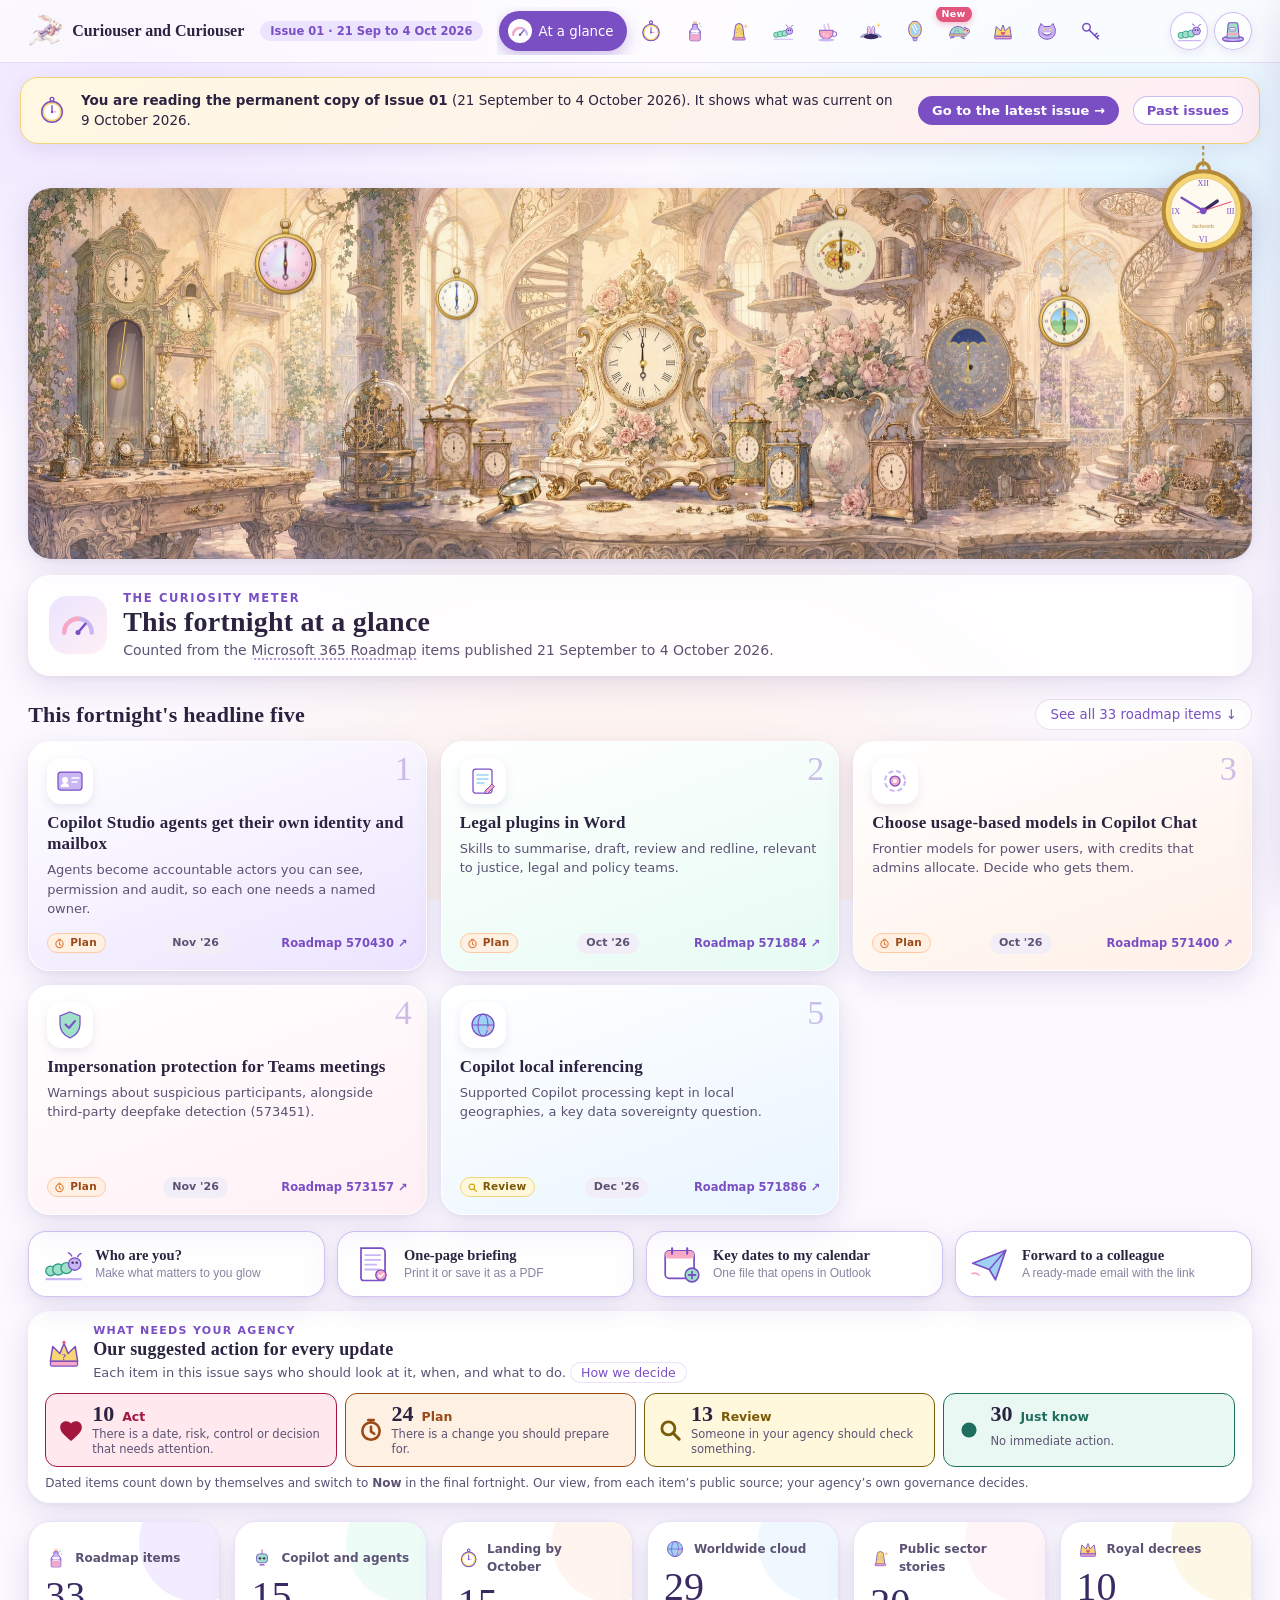
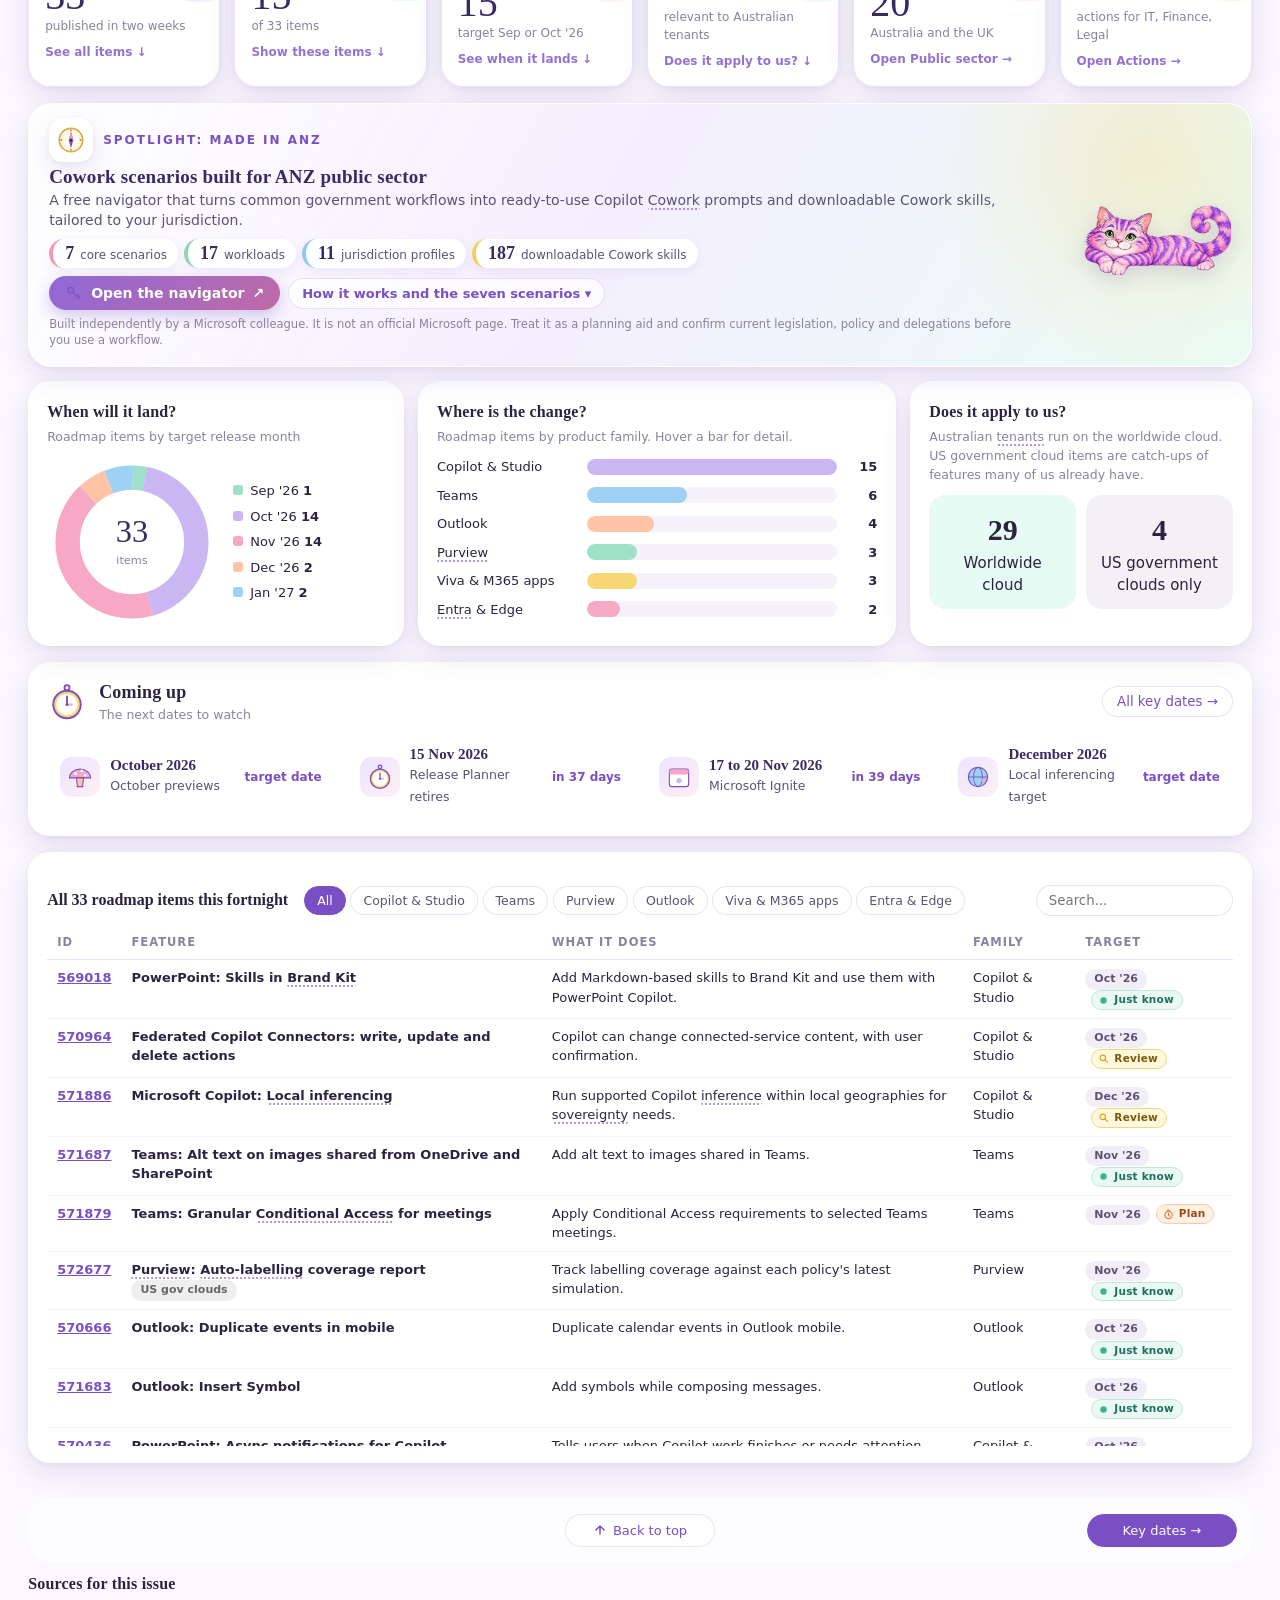
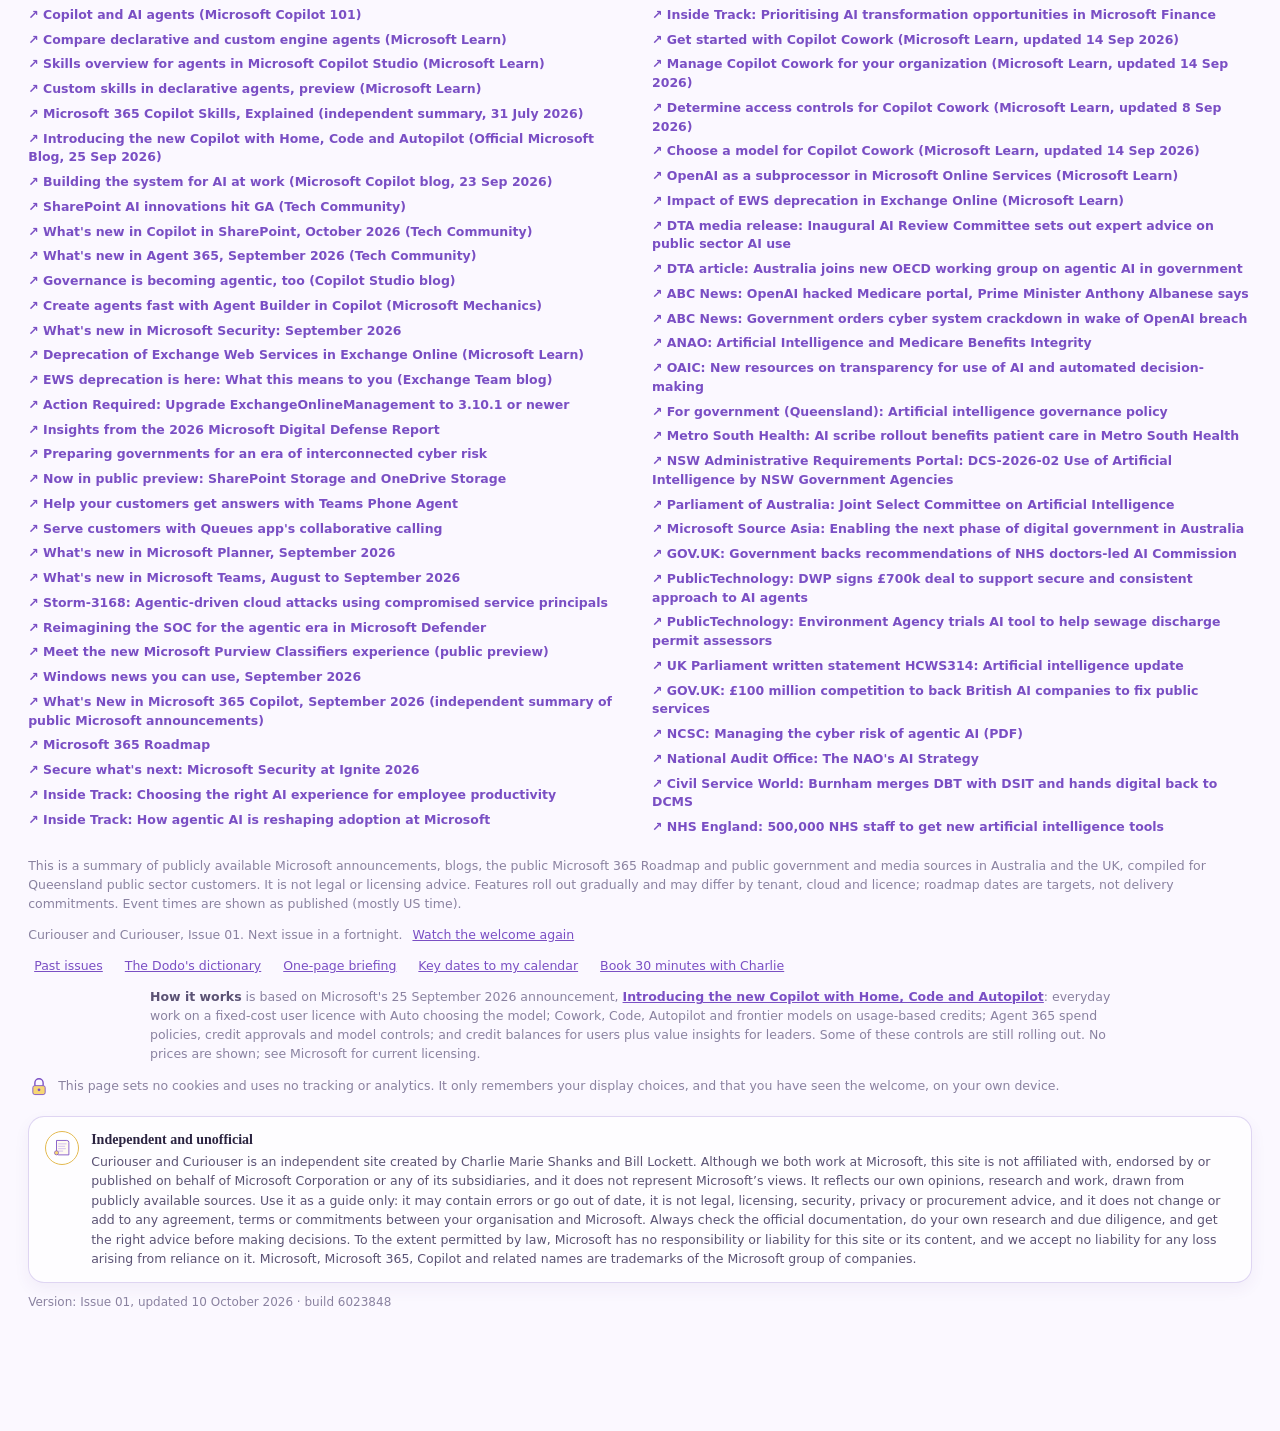
==== issue-01.html @ aea1eb9c "Add files via upload" ====
<!DOCTYPE html>
<html lang="en-AU" dir="ltr">
<head><meta charset="utf-8"><meta name="viewport" content="width=device-width,initial-scale=1"><meta name="color-scheme" content="light">
<meta name="description" content="What&#x27;s new in Microsoft AI, and what it means for Queensland public sector agencies. Issue 01 covers 21 September to 4 October 2026. Built from public sources."><meta name="theme-color" content="#c9b6f2"><link rel="icon" type="image/png" sizes="32x32" href="[data-uri]"><link rel="icon" type="image/png" sizes="16x16" href="[data-uri]"><link rel="icon" type="image/png" sizes="96x96" href="assets/favicon-96.2135ca003a.png"><link rel="apple-touch-icon" sizes="180x180" href="assets/apple-touch-180.22fc357d3d.png">
<meta property="og:type" content="website"><meta property="og:site_name" content="Curiouser and Curiouser"><meta property="og:title" content="Curiouser and Curiouser | Issue 01"><meta property="og:description" content="What&#x27;s new in Microsoft AI, and what it means for Queensland public sector agencies. Issue 01 covers 21 September to 4 October 2026. Built from public sources."><meta property="og:url" content="https://www.curiouserandcuriouser.com.au/"><meta property="og:image" content="https://www.curiouserandcuriouser.com.au/preview.jpg"><meta property="og:image:width" content="1200"><meta property="og:image:height" content="630"><meta property="og:image:alt" content="A Wonderland garden of giant flowers and topiary animals, with the title Curiouser and Curiouser"><meta property="og:locale" content="en_AU">
<meta name="twitter:card" content="summary_large_image"><meta name="twitter:title" content="Curiouser and Curiouser | Issue 01"><meta name="twitter:description" content="What&#x27;s new in Microsoft AI, and what it means for Queensland public sector agencies. Issue 01 covers 21 September to 4 October 2026. Built from public sources."><meta name="twitter:image" content="https://www.curiouserandcuriouser.com.au/preview.jpg">
<script>(function(){try{var P=location.pathname;if(/^https?:$/.test(location.protocol)&&/^\/[^\/.]+$/.test(P)&&!/^\/issue-\d+$/i.test(P))history.replaceState(null,'',P+'/'+location.search+location.hash)}catch(e){}var R=document.documentElement;R.classList.add('ccload');try{var th=localStorage.getItem('cc-theme');if(th==='dark'||(th==='auto'&&matchMedia('(prefers-color-scheme: dark)').matches)){R.classList.add('ccdark');document.write('<link rel="stylesheet" id="ccdarkcss" href="assets/dark.e14eb0d297.css">')}}catch(e){}try{if(localStorage.getItem('cc-calm')==='1')R.classList.add('calm')}catch(e){}try{if(location.hash==='#welcome'||!localStorage.getItem('cc-intro-issue-01'))R.classList.add('ccpre')}catch(e){R.classList.add('ccpre')}
/* lighter effects for modest computers: no graphics chip (virtual desktops), very few cores or little memory. cc-lite 1 forces on, 0 forces off */
var lite=false,why='';try{var f=localStorage.getItem('cc-lite');if(f==='1'){lite=true;why='chosen'}else if(f!=='0'){var n=navigator,c=n.hardwareConcurrency||8,m=n.deviceMemory||0;if(c<=2||(m&&m<=2)||(c<=4&&m&&m<=4)){lite=true;why='device'}if(!lite){var cv=document.createElement('canvas'),gl=cv.getContext('webgl')||cv.getContext('experimental-webgl');if(!gl){lite=true;why='nogl'}else{var d=gl.getExtension('WEBGL_debug_renderer_info'),r=d?String(gl.getParameter(d.UNMASKED_RENDERER_WEBGL)):'';if(/SwiftShader|llvmpipe|softpipe|Basic Render|Software/i.test(r)){lite=true;why='software'}var lc=gl.getExtension('WEBGL_lose_context');if(lc)lc.loseContext()}}}}catch(e){}if(lite){R.classList.add('lite');window.CC_LITE=why}
window.ccP=function(x){var b=document.getElementById('cclbar');if(b)b.style.width=Math.max(6,Math.round(x*100))+'%'};
addEventListener('load',function(){setTimeout(function(){R.classList.remove('ccload');if(!document.getElementById('ix')&&!window.CC_IX_WAIT)R.classList.remove('ccpre')},1500)});})();</script>
<style>#ccl{display:none}html.ccload #ccl,html.ccpre #ccl{display:grid}html.ccload body>*:not(#ccl):not(#ix),html.ccpre body>*:not(#ccl):not(#ix){visibility:hidden!important}html.ccload body,html.ccpre body{background:#fffaf3!important;overflow:hidden}
#ccl{position:fixed;inset:0;z-index:4900;place-items:center;background:radial-gradient(circle at 50% 42%,#ffffff 0%,#fffaf3 42%,#f4ecff 100%);font-family:Georgia,'Times New Roman',serif;color:#3a2a63;transition:opacity .45s ease}
html.ccl-out #ccl{opacity:0;pointer-events:none}
html.ccdark #ccl{background:radial-gradient(circle at 50% 42%,#2a2140 0%,#1b1626 46%,#120f1c 100%);color:#efe8ff}html.ccdark.ccload body,html.ccdark.ccpre body{background:#1b1626!important}html.ccdark .cclc .k{color:#b9a3f2}html.ccdark .cclm{color:#c9bfe0}html.ccdark .cclm2{color:#a59cbc}html.ccdark .cclb{background:rgba(185,163,242,.18)}
.cclc{display:flex;flex-direction:column;align-items:center;gap:10px;text-align:center;padding:24px}
.cclcat{width:96px;height:56px;margin-bottom:-6px}.cclcat .ccg,.cclcat .cce,.cclcat .cco{opacity:0;animation:cclin .7s forwards}.cclcat .ccg{animation-delay:.25s}.cclcat .cce{animation-delay:1.2s}.cclcat .cco{animation-delay:2.4s;animation-duration:1.4s}
.cclw{width:84px;height:84px;filter:drop-shadow(0 6px 14px rgba(84,58,140,.18))}.cclw .h{transform-origin:42px 50px;animation:cclh 3s linear infinite}.cclw .h2{animation-duration:36s}@keyframes cclh{to{transform:rotate(360deg)}}
.cclc b{font:700 26px/1.15 Georgia,serif;letter-spacing:.3px}.cclc .k{font:700 11.5px/1 'Segoe UI',system-ui,sans-serif;letter-spacing:2px;text-transform:uppercase;color:#7a4fc4}
.cclm{font:italic 16px/1.4 Georgia,serif;color:#5b5274}.cclm2{font:13px/1.4 'Segoe UI',system-ui,sans-serif;color:#8a82a0;opacity:0;animation:cclin .8s 7s forwards}@keyframes cclin{to{opacity:1}}
.cclb{width:200px;height:6px;border-radius:99px;background:rgba(122,79,196,.14);overflow:hidden;margin-top:4px}.cclb i{display:block;height:100%;width:6%;border-radius:inherit;background:linear-gradient(90deg,#c9b6f2,#7a4fc4);transition:width .5s ease}
@media (prefers-reduced-motion:reduce){.cclw .h{animation:none}.cclcat .ccg,.cclcat .cce,.cclcat .cco{animation:none;opacity:1}}</style>
<title>Curiouser and Curiouser | Issue 01 | Microsoft AI update for the Queensland public sector</title>
<style>:root{--ink:#2b2340;--ink2:#5b5274;--mute:#8a82a0;--lilac:#c9b6f2;--lilac2:#ece4ff;--mint:#bfeedd;--mint2:#e6fbf3;--peach:#ffd3bd;--peach2:#fff0e7;--sky:#bfe0fb;--sky2:#e9f5ff;--rose:#f7c3d4;--rose2:#fff0f5;--butter:#fbe7a8;--plum:#7a4fc4;--teal:#2f9c8a;--coral:#e0785e;--glass:rgba(255,255,255,.58);--glass2:rgba(255,255,255,.78);--line:rgba(122,79,196,.16);--shadow:0 10px 30px rgba(84,58,140,.13),0 2px 6px rgba(84,58,140,.06);--r:22px;--bg:#fbf8ff;--card:#fff}
@media (prefers-color-scheme: dark){:root{--bg:#fbf8ff}}
*{box-sizing:border-box}
html{scroll-behavior:smooth}
body{margin:0;font-family:"Segoe UI Variable Text","Segoe UI",system-ui,-apple-system,sans-serif;color:var(--ink);background:var(--bg);font-size:15px;line-height:1.5;overflow-x:hidden}
body:before{content:"";position:fixed;inset:0;z-index:-2;background:radial-gradient(900px 600px at 10% 10%,#efe6ff 0,transparent 60%),radial-gradient(800px 600px at 90% 20%,#e3f7ff 0,transparent 60%),radial-gradient(900px 700px at 50% 100%,#fff0e6 0,transparent 60%),var(--bg)}
a{color:var(--plum)}
h1,h2,h3,h4{font-family:"Georgia","Iowan Old Style","Palatino Linotype",serif;font-weight:600;margin:0;letter-spacing:.2px}
.wrap{max-width:1320px;margin:0 auto;padding:0 24px}
/* nav */
.nav{position:sticky;top:0;z-index:50;backdrop-filter:blur(14px) saturate(1.4);-webkit-backdrop-filter:blur(14px) saturate(1.4);background:rgba(255,255,255,.62);border-bottom:1px solid var(--line)}
.nav .wrap{display:flex;align-items:center;gap:14px;height:58px}
.brand{display:flex;align-items:center;gap:10px;font-family:Georgia,serif;font-weight:700;white-space:nowrap}
.brand svg{width:30px;height:30px}
.navlinks{display:flex;gap:4px;overflow-x:auto;scrollbar-width:none;margin-inline-start:auto}
.navlinks::-webkit-scrollbar{display:none}
.navlinks a{white-space:nowrap;text-decoration:none;color:var(--ink2);font-size:13px;padding:7px 11px;border-radius:999px;transition:.25s}
.navlinks a:hover,.navlinks a.on{background:var(--lilac2);color:var(--plum)}
.progress{position:absolute;left:0;bottom:-1px;height:3px;background:linear-gradient(90deg,var(--lilac),var(--rose),var(--peach),var(--mint));width:0}
/* hero */
.hero{position:relative;min-height:640px;display:flex;align-items:flex-end;overflow:hidden}
.hero .bg{position:absolute;inset:0;background-size:cover;background-position:center 60%;transform:scale(1.08);animation:drift 26s ease-in-out infinite alternate}
@keyframes drift{to{transform:scale(1.16) translate(-1.5%,-1%)}}
.hero:after{content:"";position:absolute;inset:0;background:linear-gradient(180deg,rgba(255,255,255,.0) 0%,rgba(251,248,255,.15) 45%,rgba(251,248,255,.95) 100%)}
.hero .wrap{position:relative;z-index:2;width:100%;padding-bottom:40px}
.issue{display:inline-flex;gap:10px;align-items:center;background:var(--glass2);border:1px solid rgba(255,255,255,.9);border-radius:999px;padding:6px 14px 6px 8px;font-size:13px;box-shadow:var(--shadow)}
.issue b{background:var(--plum);color:#fff;border-radius:999px;padding:2px 10px}
.hero h1{font-size:clamp(44px,7vw,92px);line-height:.98;margin:18px 0 8px;color:#3a2a63;text-shadow:0 2px 0 rgba(255,255,255,.7)}
.hero h1 span{display:inline-block;animation:bob 4s ease-in-out infinite}
.hero h1 span:nth-child(2){animation-delay:.6s;font-style:italic;color:var(--plum)}
@keyframes bob{50%{transform:translateY(-6px) rotate(-1deg)}}
.hero p.lede{font-size:19px;max-width:720px;color:var(--ink2);margin:0 0 22px}
.heads{display:grid;grid-template-columns:repeat(3,1fr);gap:16px}
.head{background:var(--glass2);backdrop-filter:blur(12px);-webkit-backdrop-filter:blur(12px);border:1px solid rgba(255,255,255,.9);border-radius:var(--r);padding:16px 18px;box-shadow:var(--shadow);position:relative;transition:transform .35s}
.head:hover{transform:translateY(-6px) rotate(-.4deg)}
.head .n{font-family:Georgia,serif;font-size:34px;color:var(--plum);line-height:1;opacity:.35;position:absolute;inset-inline-end:14px;top:10px}
.head h3{font-size:18px;margin:6px 0 4px}
.head p{margin:0;color:var(--ink2);font-size:14px}
.watch{position:absolute;inset-inline-end:5%;top:90px;width:150px;z-index:2;filter:drop-shadow(0 10px 20px rgba(84,58,140,.25));animation:swing 3.2s ease-in-out infinite;transform-origin:50% 0}
@keyframes swing{0%,100%{transform:rotate(7deg)}50%{transform:rotate(-7deg)}}
.watch .hand{transform-origin:75px 95px;animation:tick 6s steps(60) infinite}
.watch .hand2{transform-origin:75px 95px;animation:tick 60s linear infinite}
@keyframes tick{to{transform:rotate(360deg)}}
.rabbit{position:absolute;bottom:150px;z-index:2;width:70px;animation:hop 14s linear infinite}
@keyframes hop{0%{left:-90px}100%{left:110%}}
.rabbit svg{animation:jump .7s ease-in-out infinite}
@keyframes jump{50%{transform:translateY(-22px) rotate(-6deg)}}
/* falling things */
.faller{position:fixed;top:-40px;z-index:-1;pointer-events:none;opacity:.55;animation:fall linear infinite}
@keyframes fall{to{transform:translateY(110vh) rotate(540deg)}}
/* sections */
section.sec{position:relative;padding:34px 0 30px;scroll-margin-top:64px}
.banner{position:relative;height:190px;border-radius:28px;overflow:hidden;margin-bottom:-70px;box-shadow:var(--shadow)}
.banner .img{position:absolute;inset:-20px 0;background-size:cover;background-position:center;will-change:transform}
.banner:after{content:"";position:absolute;inset:0;background:linear-gradient(180deg,rgba(255,255,255,0) 30%,rgba(251,248,255,.85))}
.sechead{position:relative;z-index:2;display:flex;align-items:center;gap:16px;background:var(--glass2);backdrop-filter:blur(14px);-webkit-backdrop-filter:blur(14px);border:1px solid rgba(255,255,255,.95);border-radius:var(--r);padding:14px 20px;margin:0 22px 22px;box-shadow:var(--shadow)}
.sechead .ico{width:58px;height:58px;flex:none;border-radius:18px;display:grid;place-items:center;background:linear-gradient(135deg,var(--lilac2),var(--rose2))}
.sechead .ico svg{width:40px;height:40px}
.sechead .k{font-size:11.5px;text-transform:uppercase;letter-spacing:1.6px;color:var(--plum);font-weight:700}
.sechead h2{font-size:28px;line-height:1.1}
.sechead p{margin:2px 0 0;color:var(--ink2);font-size:14px}
.sechead .top{margin-inline-start:auto;flex:none;text-decoration:none;font-size:12.5px;color:var(--plum);background:#fff;border:1px solid var(--line);border-radius:999px;padding:7px 12px;display:flex;gap:6px;align-items:center;transition:.25s}
.sechead .top:hover{background:var(--plum);color:#fff}
.sechead .top svg{width:14px;height:14px;animation:upbob 1.6s ease-in-out infinite}
@keyframes upbob{50%{transform:translateY(-3px)}}
/* icon animations */
.a-float{animation:float 3.4s ease-in-out infinite}
@keyframes float{50%{transform:translateY(-4px) rotate(3deg)}}
.a-spin{animation:spin 9s linear infinite;transform-origin:center;transform-box:fill-box}
@keyframes spin{to{transform:rotate(360deg)}}
.a-wobble{animation:wobble 2.6s ease-in-out infinite;transform-origin:center bottom;transform-box:fill-box}
@keyframes wobble{0%,100%{transform:rotate(-6deg)}50%{transform:rotate(6deg)}}
.a-pulse{animation:pulse 2.2s ease-in-out infinite;transform-origin:center;transform-box:fill-box}
@keyframes pulse{50%{transform:scale(1.12)}}
.a-blink{animation:blink 4s ease-in-out infinite}
@keyframes blink{0%,90%,100%{opacity:1}45%{opacity:.25}}
.a-steam{animation:steam 2.4s ease-in-out infinite}
@keyframes steam{0%{opacity:0;transform:translateY(4px)}50%{opacity:1}100%{opacity:0;transform:translateY(-6px)}}
.a-grin{animation:grin 5s ease-in-out infinite}
@keyframes grin{0%,100%{opacity:1}50%{opacity:.15}}
.a-crawl{animation:crawl 1.4s ease-in-out infinite;transform-box:fill-box;transform-origin:center}
@keyframes crawl{50%{transform:scaleX(1.08) translateY(-1px)}}
/* glass card */
.glass{background:var(--glass);backdrop-filter:blur(14px) saturate(1.3);-webkit-backdrop-filter:blur(14px) saturate(1.3);border:1px solid rgba(255,255,255,.9);border-radius:var(--r);box-shadow:var(--shadow)}
.reveal{opacity:0;transform:translateY(26px) scale(.98);transition:opacity .7s ease,transform .7s cubic-bezier(.2,.8,.2,1)}
.reveal.in{opacity:1;transform:none}
/* KPI */
.kpis{display:grid;grid-template-columns:repeat(6,1fr);gap:14px;margin-bottom:16px}
.kpi{padding:16px;position:relative;overflow:hidden;cursor:default}
.kpi .kl{font-size:12px;color:var(--ink2);font-weight:600;display:flex;gap:8px;align-items:center}
.kpi .kl svg{width:22px;height:22px}
.kpi .kv{font-family:Georgia,serif;font-size:40px;line-height:1.05;margin-top:6px;color:#3a2a63}
.kpi .ks{font-size:12px;color:var(--mute)}
.kpi:before{content:"";position:absolute;width:120px;height:120px;border-radius:50%;inset-inline-end:-40px;top:-40px;background:var(--c,var(--lilac2));opacity:.7;transition:.5s}
.kpi:hover:before{transform:scale(1.6)}
.kpi>*{position:relative}
.charts{display:grid;grid-template-columns:1.1fr 1.4fr 1fr;gap:14px}
.chart{padding:18px}
.chart h4{font-size:16px;margin-bottom:4px}
.chart .sub{font-size:12.5px;color:var(--mute);margin-bottom:10px}
.donut{display:flex;align-items:center;gap:16px}
.donut svg{width:170px;height:170px;flex:none}
.legend{display:grid;gap:6px;font-size:13px}
.legend span{display:inline-block;width:10px;height:10px;border-radius:3px;margin-inline-end:7px}
.bars{display:grid;gap:9px}
.bar{display:grid;grid-template-columns:140px 1fr 30px;align-items:center;gap:10px;font-size:13px}
.bar .tr{height:16px;background:rgba(122,79,196,.07);border-radius:9px;overflow:hidden}
.bar .fl{height:100%;width:0;border-radius:9px;transition:width 1.4s cubic-bezier(.2,.8,.2,1)}
.bar b{text-align:end}
.cloudsplit{display:flex;gap:10px;margin-top:8px}
.cloudsplit div{flex:1;border-radius:16px;padding:12px;text-align:center}
.cloudsplit b{display:block;font-family:Georgia,serif;font-size:30px}
.tip{position:fixed;z-index:200;pointer-events:none;background:#2b2340;color:#fff;font-size:12.5px;padding:8px 11px;border-radius:10px;max-width:280px;opacity:0;transform:translateY(6px);transition:opacity .15s,transform .15s;box-shadow:0 8px 20px rgba(0,0,0,.2)}
.tip.on{opacity:1;transform:none}
/* roadmap table */
.rmtools{display:flex;gap:8px;flex-wrap:wrap;align-items:center;margin:16px 0 10px}
.chip{border:1px solid var(--line);background:#fff;border-radius:999px;padding:6px 12px;font-size:12.5px;cursor:pointer;color:var(--ink2);transition:.2s;font-family:inherit}
.chip:hover{border-color:var(--plum)}
.chip.on{background:var(--plum);color:#fff;border-color:var(--plum)}
.rmtable{width:100%;border-collapse:separate;border-spacing:0;font-size:13px}
.rmtable th{text-align:start;font-size:11.5px;text-transform:uppercase;letter-spacing:1px;color:var(--mute);padding:8px 10px;border-bottom:1px solid var(--line);position:sticky;top:0;background:rgba(255,255,255,.95)}
.rmtable td{padding:8px 10px;border-bottom:1px solid rgba(122,79,196,.08);vertical-align:top}
.rmtable tr:hover td{background:rgba(201,182,242,.12)}
.rmscroll{max-height:380px;overflow:auto;border-radius:16px}
.pill{display:inline-block;font-size:11px;font-weight:700;border-radius:999px;padding:2px 9px;white-space:nowrap}
.p-ga{background:#d5f5e8;color:#1f7a5f}.p-roll{background:#dcecff;color:#245c9c}.p-prev{background:#fde9cf;color:#9a5a12}.p-front{background:#ece2ff;color:#6a3fb5}.p-priv{background:#ffe0ea;color:#a33b62}.p-plan{background:#f1eef7;color:#5b5274}.p-us{background:#eee;color:#666}
/* timeline */
.tl{position:relative;padding:30px 10px 10px}
.tl svg.track{position:absolute;left:0;top:58px;width:100%;height:40px}
.tlrow{display:grid;grid-template-columns:repeat(7,1fr);gap:10px;position:relative}
.tln{text-align:center;cursor:pointer}
.tln .dot{width:58px;height:58px;margin:0 auto 10px;border-radius:50%;background:#fff;border:3px solid var(--lilac);display:grid;place-items:center;position:relative;transition:.3s;box-shadow:var(--shadow)}
.tln .dot svg{width:30px;height:30px}
.tln:hover .dot{transform:scale(1.12) rotate(-6deg);border-color:var(--plum)}
.tln.past .dot{border-color:var(--mint);background:var(--mint2)}
.tln .dd{font-family:Georgia,serif;font-size:15px;font-weight:700}
.tln .lab{font-size:13px;font-weight:600;margin:2px 0}
.tln .cd{font-size:11.5px;color:var(--plum);font-weight:700}
.tln .tx{font-size:12.5px;color:var(--ink2);max-height:0;overflow:hidden;transition:max-height .5s;margin-top:4px}
.tln.open .tx,.tln:hover .tx{max-height:160px}
/* masonry */
.filters{display:flex;gap:8px;flex-wrap:wrap;margin:0 0 16px}
.masonry{columns:4 270px;column-gap:16px}
.flip{break-inside:avoid;margin-bottom:16px;perspective:1200px;cursor:pointer;display:block}
.flip .in{position:relative;transition:transform .8s cubic-bezier(.2,.8,.2,1);transform-style:preserve-3d;display:grid}
.flip.f .in{transform:rotateY(180deg)}
.flip .fc,.flip .bc{grid-area:1/1;backface-visibility:hidden;-webkit-backface-visibility:hidden;border-radius:var(--r);padding:16px 18px 14px;background:var(--glass2);border:1px solid rgba(255,255,255,.95);box-shadow:var(--shadow);display:flex;flex-direction:column}
.flip .bc{transform:rotateY(180deg);background:linear-gradient(160deg,#fff 0,var(--tc2,#f6f0ff) 100%)}
.flip .fc:before{content:"";position:absolute;inset:0 0 auto 0;height:6px;border-radius:var(--r) var(--r) 0 0;background:var(--tc,var(--lilac))}
.flip.h1 .fc,.flip.h1 .bc{min-height:210px}.flip.h2 .fc,.flip.h2 .bc{min-height:250px}.flip.h3 .fc,.flip.h3 .bc{min-height:290px}
.flip:hover .fc{transform:translateY(-3px)}
.ftop{display:flex;gap:10px;align-items:center;margin-bottom:8px}
.ftop .ti{width:44px;height:44px;border-radius:14px;display:grid;place-items:center;background:var(--tc2,#f3edff);flex:none}
.ftop .ti svg{width:30px;height:30px}
.ftop .pr{font-size:11px;text-transform:uppercase;letter-spacing:1.2px;color:var(--mute);font-weight:700}
.flip h3{font-size:17.5px;line-height:1.25;margin-bottom:6px}
.flip p{margin:0 0 8px;font-size:13.5px;color:var(--ink2)}
.flip .meta{margin-top:auto;display:flex;justify-content:space-between;align-items:center;gap:8px;font-size:11.5px;color:var(--mute)}
.flip .why{font-size:11px;text-transform:uppercase;letter-spacing:1.3px;font-weight:800;color:var(--plum);margin-bottom:6px}
.flip .bc p{font-size:14px;color:var(--ink)}
.more{border:0;background:var(--plum);color:#fff;border-radius:999px;padding:6px 12px;font-size:12px;cursor:pointer;font-family:inherit;display:inline-flex;gap:6px;align-items:center}
.more:hover{filter:brightness(1.1)}
.hint{font-size:11px;color:var(--mute);display:flex;gap:5px;align-items:center}
.hint svg{width:13px;height:13px;animation:spin 3s linear infinite}
/* drawer */
.scrim{position:fixed;inset:0;background:rgba(43,35,64,.28);backdrop-filter:blur(3px);opacity:0;pointer-events:none;transition:.35s;z-index:90}
.scrim.on{opacity:1;pointer-events:auto}
.drawer{position:fixed;top:0;inset-inline-end:0;height:100%;width:min(480px,94vw);z-index:100;background:rgba(255,255,255,.92);backdrop-filter:blur(18px);-webkit-backdrop-filter:blur(18px);box-shadow:-20px 0 50px rgba(84,58,140,.2);transform:translateX(105%);transition:transform .55s cubic-bezier(.2,.8,.2,1);display:flex;flex-direction:column;border-radius:28px 0 0 28px}
.drawer.on{transform:none}
.drawer .dh{padding:22px 24px 16px;background:linear-gradient(135deg,var(--lilac2),var(--rose2));border-radius:28px 0 0 0;position:relative}
.drawer .dh svg.big{width:56px;height:56px}
.drawer .dh h3{font-size:24px;margin:8px 0 6px}
.drawer .db{padding:18px 24px;overflow:auto;flex:1}
.drawer .db p{color:var(--ink2)}
.drawer .x{position:absolute;inset-inline-end:16px;top:16px;width:38px;height:38px;border-radius:50%;border:0;background:#fff;cursor:pointer;font-size:20px;color:var(--plum);box-shadow:var(--shadow);transition:.3s}
.drawer .x:hover{transform:rotate(90deg)}
.srcs{list-style:none;padding:0;margin:8px 0 0;display:grid;gap:8px}
.srcs li a{display:block;background:#fff;border:1px solid var(--line);border-radius:14px;padding:9px 12px;font-size:13px;text-decoration:none}
.srcs li a:hover{border-color:var(--plum)}
.dlabel{font-size:11px;text-transform:uppercase;letter-spacing:1.4px;font-weight:800;color:var(--plum);margin:16px 0 4px}
/* journey */
.journey{padding:20px;position:relative;overflow:hidden}
.jpath{width:100%;height:220px;display:block}
.jstages{display:grid;grid-template-columns:repeat(6,1fr);gap:10px;margin-top:-6px}
.jst{padding:12px;border-radius:18px;background:rgba(255,255,255,.7);border:1px solid rgba(255,255,255,.95);cursor:pointer;transition:.3s;text-align:center}
.jst:hover,.jst.on{background:#fff;transform:translateY(-5px);box-shadow:var(--shadow)}
.jst.on{outline:2px solid var(--plum)}
.jst .k{font-size:10.5px;text-transform:uppercase;letter-spacing:1.4px;color:var(--plum);font-weight:800}
.jst h4{font-size:15px;margin:3px 0}
.jst .ji{width:40px;height:40px;margin:0 auto 4px}
.jdetail{margin-top:14px;display:grid;grid-template-columns:1.3fr 1fr;gap:16px;padding:18px;border-radius:20px;background:rgba(255,255,255,.75)}
.jdetail h3{font-size:22px}
.jdetail ul{margin:6px 0 0;padding-inline-start:18px}
.jdetail li{margin:4px 0;font-size:14px}
/* tea party */
.party{display:grid;grid-template-columns:1.15fr .85fr;gap:18px;align-items:center}
.table svg{width:100%;height:auto;display:block}
.seat{cursor:pointer}
.seat circle.s{transition:.3s}
.seat:hover circle.s,.seat.on circle.s{stroke:#7a4fc4;stroke-width:4}
.flow{stroke-dasharray:4 10;animation:flowd 1.4s linear infinite}
@keyframes flowd{to{stroke-dashoffset:-28}}
.seatcard{padding:22px;min-height:300px}
.seatcard h3{font-size:24px;margin:6px 0 10px}
.seatcard .row{display:flex;gap:10px;margin:10px 0}
.seatcard .row svg{width:26px;height:26px;flex:none}
.seatcard .lbl{font-size:11px;text-transform:uppercase;letter-spacing:1.3px;font-weight:800;color:var(--plum)}
/* looking glass */
.lg{display:grid;grid-template-columns:1.3fr 1fr;gap:18px}
.lgstage{padding:16px;position:relative}
.lgstage svg{width:100%;height:auto;display:block}
.lgnode rect{transition:.4s}
.lgnode.on rect{stroke:#7a4fc4;stroke-width:3;filter:drop-shadow(0 6px 10px rgba(122,79,196,.3))}
.lgpanel{padding:22px;display:flex;flex-direction:column}
.lgsteps{display:flex;gap:6px;margin:10px 0 14px}
.lgsteps button{flex:1;height:8px;border:0;border-radius:6px;background:rgba(122,79,196,.15);cursor:pointer;padding:0}
.lgsteps button.on{background:var(--plum)}
.lgpanel h3{font-size:22px;margin-bottom:6px}
.lgctl{margin-top:auto;display:flex;gap:8px}
.btn{border:1px solid var(--line);background:#fff;border-radius:999px;padding:8px 14px;cursor:pointer;font-family:inherit;font-size:13px;color:var(--plum);display:inline-flex;gap:6px;align-items:center}
.btn.p{background:var(--plum);color:#fff;border-color:var(--plum)}
/* court */
.court{columns:3 300px;column-gap:16px}
.decree{break-inside:avoid;margin-bottom:16px;padding:16px 18px;position:relative;transition:.3s}
.decree:hover{transform:translateY(-4px)}
.decree .own{display:inline-flex;gap:6px;align-items:center;font-size:11px;font-weight:800;text-transform:uppercase;letter-spacing:1.2px;border-radius:999px;padding:3px 10px}
.decree h3{font-size:17px;margin:8px 0 6px}
.decree p{margin:0;font-size:13.5px;color:var(--ink2)}
.decree .urg{position:absolute;inset-inline-end:14px;top:14px;display:flex;gap:2px}
.decree .urg svg{width:16px;height:16px}
.decree .done{margin-top:10px;display:flex;justify-content:space-between;align-items:center}
.decree.ticked{opacity:.6}
.decree.ticked h3{text-decoration:line-through}
.tick{display:inline-flex;gap:6px;align-items:center;font-size:12px;color:var(--ink2);cursor:pointer;background:none;border:0;font-family:inherit;padding:0}
.tick i{width:18px;height:18px;border-radius:6px;border:2px solid var(--lilac);display:grid;place-items:center;font-style:normal;color:#fff;font-size:12px;transition:.2s}
.decree.ticked .tick i{background:var(--teal);border-color:var(--teal)}
.courtbar{display:flex;align-items:center;gap:14px;margin-bottom:14px;flex-wrap:wrap}
.meter{flex:1;min-width:200px;height:12px;border-radius:8px;background:rgba(122,79,196,.1);overflow:hidden}
.meter i{display:block;height:100%;width:0;background:linear-gradient(90deg,var(--rose),var(--plum));transition:width .6s}
/* horizon */
.horizon{display:grid;grid-template-columns:repeat(auto-fill,minmax(230px,1fr));gap:14px}
.hz{padding:16px;position:relative;overflow:hidden;animation:fadeHz 7s ease-in-out infinite}
.hz:nth-child(2n){animation-delay:1.4s}.hz:nth-child(3n){animation-delay:2.8s}
@keyframes fadeHz{0%,100%{opacity:1}50%{opacity:.62}}
.hz:hover{animation-play-state:paused;opacity:1}
.hz .w{font-size:11.5px;font-weight:800;color:var(--plum);text-transform:uppercase;letter-spacing:1.1px}
.hz h3{font-size:16.5px;margin:6px 0}
.hz p{font-size:13px;color:var(--ink2);margin:0}
.hz svg.grin{position:absolute;inset-inline-end:-10px;bottom:-14px;width:90px;opacity:.22}
/* events + ask */
.two{display:grid;grid-template-columns:1fr 1fr;gap:18px}
.ev{display:flex;gap:12px;align-items:center;padding:12px 14px;border-radius:16px;background:rgba(255,255,255,.75);margin-bottom:10px;text-decoration:none;color:inherit;transition:.25s;border:1px solid transparent}
.ev:hover{border-color:var(--plum);transform:translateX(4px)}
.ev svg{width:34px;height:34px;flex:none}
.ev b{display:block;font-size:14px}
.ev span{font-size:12px;color:var(--mute)}
.ask{padding:22px}
.ask ol{padding-inline-start:20px;margin:8px 0}
.ask li{margin:8px 0}
.foot{padding:30px 0 60px;font-size:12.5px;color:var(--mute)}
.foot .srcgrid{columns:2 340px;column-gap:24px}
.foot .srcgrid a{display:block;margin:0 0 6px;text-decoration:none;color:var(--ink2);break-inside:avoid}
.foot .srcgrid a:hover{color:var(--plum)}
.fab{position:fixed;inset-inline-end:20px;bottom:20px;z-index:60;width:52px;height:52px;border-radius:50%;background:var(--plum);color:#fff;display:grid;place-items:center;box-shadow:0 10px 24px rgba(122,79,196,.4);text-decoration:none;opacity:0;transform:translateY(20px);transition:.35s}
.fab.on{opacity:1;transform:none}
.fab svg{width:22px;height:22px;animation:upbob 1.6s ease-in-out infinite}
@media (max-width:1100px){.kpis{grid-template-columns:repeat(3,1fr)}.charts,.party,.lg,.jdetail,.two{grid-template-columns:1fr}.jstages{grid-template-columns:repeat(3,1fr)}.tlrow{grid-template-columns:repeat(4,1fr)}.heads{grid-template-columns:1fr}.watch{display:none}}
@media (prefers-reduced-motion:reduce){*{animation:none!important;transition:none!important}.reveal{opacity:1;transform:none}}
@media print{.nav,.fab,.faller,.drawer,.scrim{display:none}.reveal{opacity:1;transform:none}}
.rabbit svg{width:70px;height:70px}
.faller svg,div[style*="width:"]>svg,.ji svg,#dhico svg,[data-ico] svg{width:100%;height:100%}
.sechead .top [data-ico]{width:14px;height:14px;display:inline-block}
.fab [data-ico]{width:22px;height:22px;display:block}
#brandIco{width:30px;height:30px;display:inline-block}

/* ---- v2 overrides ---- */
.nav .wrap{height:auto;min-height:62px;padding-top:6px;padding-bottom:6px}
.brand{background:none;border:0;cursor:pointer;color:var(--ink);font-size:16px;padding:0;font-family:Georgia,serif}
.brand img{width:34px;height:34px;object-fit:contain;animation:bob 2.4s ease-in-out infinite}
.tabs{display:flex;gap:4px;overflow-x:auto;scrollbar-width:none;margin-inline-start:auto;padding:4px 2px}
.tabs::-webkit-scrollbar{display:none}
.tab{display:flex;align-items:center;gap:7px;white-space:nowrap;border:1px solid transparent;background:transparent;color:var(--ink2);font:600 13px/1 inherit;font-family:inherit;padding:7px 12px 7px 8px;border-radius:999px;cursor:pointer;transition:.25s}
.tab .ti2{width:24px;height:24px;flex:none}
.tab:hover{background:rgba(255,255,255,.8);border-color:var(--line)}
.tab.on{background:var(--plum);color:#fff;box-shadow:0 6px 16px rgba(122,79,196,.35)}
.tab.on .ti2{background:#fff;border-radius:50%;padding:2px}
.hero{min-height:560px}
.watch{top:70px}
.hare{position:absolute;bottom:36%;z-index:3;left:-160px;animation:hareRun 16s linear infinite;pointer-events:none}
.hare-hop{width:120px;animation:hareHop .62s ease-in-out infinite}
.hare-hop img{width:100%;display:block;filter:drop-shadow(0 8px 10px rgba(84,58,140,.25))}
.hare-say{position:absolute;top:-30px;left:70px;background:#fff;border-radius:14px;padding:4px 10px;font:italic 13px Georgia,serif;color:var(--plum);box-shadow:var(--shadow);white-space:nowrap;opacity:0;animation:say 16s linear infinite}
@keyframes hareRun{0%{left:-160px}100%{left:calc(100% + 160px)}}
@keyframes hareHop{0%,100%{transform:translateY(0) rotate(0)}40%{transform:translateY(-34px) rotate(-5deg)}70%{transform:translateY(-10px) rotate(2deg)}}
@keyframes say{0%,25%{opacity:0}30%,55%{opacity:1}60%,100%{opacity:0}}
.head{text-align:start;font:inherit;color:inherit;cursor:pointer}
.head .go{display:inline-block;margin-top:8px;font-size:12.5px;color:var(--plum);font-weight:700}
.head:hover .go{text-decoration:underline}
#panels{min-height:60vh;scroll-margin-top:var(--navh,70px)}
.panel{display:none;padding:26px 0 10px;animation:panelIn .6s cubic-bezier(.2,.8,.2,1)}
.panel.on{display:block}
@keyframes panelIn{from{opacity:0;transform:translateY(18px)}to{opacity:1;transform:none}}
.pbanner{position:relative;height:200px;border-radius:28px;overflow:hidden;box-shadow:var(--shadow);margin-bottom:-74px}
.pbanner .img{position:absolute;inset:-10px;background-size:cover;background-position:center;animation:drift 30s ease-in-out infinite alternate}
.pbanner:after{content:"";position:absolute;inset:0;background:linear-gradient(180deg,rgba(255,255,255,0) 30%,rgba(251,248,255,.85))}
.phead{position:relative;z-index:2;display:flex;align-items:center;gap:16px;background:var(--glass2);backdrop-filter:blur(14px);-webkit-backdrop-filter:blur(14px);border:1px solid rgba(255,255,255,.95);border-radius:var(--r);padding:14px 20px;margin:0 22px 22px;box-shadow:var(--shadow)}
.phead .ico{width:58px;height:58px;flex:none;border-radius:18px;display:grid;place-items:center;background:linear-gradient(135deg,var(--lilac2),var(--rose2))}
.phead .ico svg{width:40px;height:40px}
.phead .k{font-size:11.5px;text-transform:uppercase;letter-spacing:1.6px;color:var(--plum);font-weight:700}
.phead h2{font-size:28px;line-height:1.1}
.phead p{margin:2px 0 0;color:var(--ink2);font-size:14px}
.pnav{display:flex;justify-content:space-between;align-items:center;gap:10px;margin:26px 0 10px;padding:14px;border-radius:var(--r);background:rgba(255,255,255,.55);border:1px solid rgba(255,255,255,.9)}
.pnav .btn{min-width:150px;justify-content:center}
.btn [data-ico]{width:14px;height:14px;display:inline-block}
.fab{border:0;cursor:pointer}
.fab [data-ico]{width:22px;height:22px}
#rmq{margin-inline-start:auto;border:1px solid var(--line);border-radius:999px;padding:7px 12px;font-family:inherit;min-width:180px}
/* flip back public sector lens */
.flip .ps{margin-top:6px;padding:8px 10px;border-radius:12px;background:rgba(122,79,196,.07);font-size:12.5px;color:var(--ink)}
.flip .ps b{display:block;font-size:10.5px;letter-spacing:1.2px;text-transform:uppercase;color:var(--teal);margin-bottom:2px}
.flip.h1 .fc,.flip.h1 .bc{min-height:280px}.flip.h2 .fc,.flip.h2 .bc{min-height:300px}.flip.h3 .fc,.flip.h3 .bc{min-height:320px}
/* public sector */
.pslead{display:grid;grid-template-columns:repeat(3,1fr);gap:14px;margin-bottom:14px}
.lead{padding:18px;position:relative;overflow:hidden}
.lead .num{font-family:Georgia,serif;font-size:44px;color:var(--plum);line-height:1}
.lead h3{font-size:18px;margin:4px 0 6px}
.lead p{font-size:13.5px;color:var(--ink2);margin:0 0 8px}
.lead .ev{font-size:12px;color:var(--mute)}
.lead .lic{position:absolute;inset-inline-end:12px;top:12px;width:46px;height:46px}
.race{padding:16px 18px;margin-bottom:14px}
.racehead h4{font-size:16px}.racehead .sub{font-size:12.5px;color:var(--mute)}
.racetrack{position:relative;height:210px;margin-top:8px}
.lane{position:absolute;left:96px;right:10px;height:64px;border-radius:40px;background:repeating-linear-gradient(90deg,rgba(255,255,255,.8) 0 18px,rgba(201,182,242,.18) 18px 36px);border:2px dashed rgba(122,79,196,.2)}
.lanelab{position:absolute;left:0;width:88px;font-weight:800;font-size:13px;display:flex;align-items:center;gap:6px;height:64px}
.lanelab i{font-style:normal;font-size:20px}
.runner{position:absolute;width:30px;height:30px;margin:-15px 0 0 -15px;border-radius:50%;border:3px solid #fff;box-shadow:0 4px 10px rgba(84,58,140,.25);cursor:pointer;transition:transform .25s;animation:runbob 1.8s ease-in-out infinite}
.runner:hover{transform:scale(1.35);z-index:3}
@keyframes runbob{50%{margin-top:-21px}}
.monthtick{position:absolute;bottom:0;font-size:11px;color:var(--mute);transform:translateX(-50%)}
.monthtick:before{content:"";position:absolute;left:50%;bottom:16px;height:150px;border-left:1px dotted rgba(122,79,196,.25)}
.psbar{display:grid;grid-template-columns:1fr 1.2fr;gap:14px;align-items:start;margin-bottom:14px}
.psmix{padding:16px 18px}
.psmix h4{font-size:16px}.psmix .sub{font-size:12.5px;color:var(--mute);margin-bottom:8px}
.tb{display:grid;grid-template-columns:150px 1fr 40px;gap:8px;align-items:center;font-size:12.5px;margin:6px 0}
.tb .tr{display:flex;height:16px;border-radius:9px;overflow:hidden;background:rgba(122,79,196,.07)}
.tb .au,.tb .uk{height:100%;width:0;transition:width 1.2s cubic-bezier(.2,.8,.2,1)}
.tb .au{background:#9fe0c8}.tb .uk{background:#9fd0f5}
.psfilters{display:flex;flex-direction:column;gap:10px;padding-top:6px}
.psfilters span{display:flex;flex-wrap:wrap;gap:6px}
.pscard{break-inside:avoid;margin-bottom:16px;padding:16px 18px;cursor:pointer;transition:.3s;position:relative}
.pscard:hover{transform:translateY(-4px)}
.pscard .top{display:flex;gap:8px;align-items:center;flex-wrap:wrap;margin-bottom:6px}
.flag{font-size:11px;font-weight:800;border-radius:999px;padding:3px 9px}
.flag.AU{background:#d5f5e8;color:#1f7a5f}.flag.UK{background:#dcecff;color:#245c9c}
.pscard .d{font-size:11.5px;color:var(--mute)}
.pscard h3{font-size:16.5px;margin:2px 0 6px;line-height:1.25}
.pscard p{font-size:13px;color:var(--ink2);margin:0 0 8px}
.pscard .sw{background:linear-gradient(135deg,var(--lilac2),var(--rose2));border-radius:12px;padding:8px 10px;font-size:12.5px}
.pscard .sw b{display:block;font-size:10.5px;letter-spacing:1.2px;text-transform:uppercase;color:var(--plum)}
.pscard .th{font-size:11px;color:var(--teal);font-weight:800;text-transform:uppercase;letter-spacing:1px}
.older{font-size:10.5px;background:#fdf1cf;color:#8a6300;border-radius:999px;padding:2px 8px;font-weight:700}
.note{font-size:12px;color:var(--mute);margin-top:4px}
/* journey */
.jctl{display:flex;align-items:center;gap:14px;margin:4px 0 10px}
.jtimer{flex:1;height:6px;border-radius:4px;background:rgba(122,79,196,.1);overflow:hidden}
.jtimer i{display:block;height:100%;width:0;background:linear-gradient(90deg,var(--mint),var(--plum))}
.cbody .seg{animation:segb .6s ease-in-out infinite}
.cbody .s2{animation-delay:.15s}.cbody .s3{animation-delay:.3s}
@keyframes segb{50%{transform:translateY(-3px)}}
.jdot circle{transition:fill .4s}
.jdot.reached circle{fill:#c9b6f2}
.jdot.cur circle{fill:#7a4fc4}
.jdot.cur text{fill:#fff}
.jst{position:relative;overflow:hidden}
.jst .bar{position:absolute;left:0;bottom:0;height:4px;width:0;background:var(--plum)}
/* party */
.partywrap{display:grid;grid-template-columns:1.55fr 1fr;gap:18px;align-items:stretch}
.partystage{padding:14px;display:flex;flex-direction:column}
.viewtog{display:flex;gap:6px;margin-bottom:10px}
.tt{position:relative;aspect-ratio:16/10;border-radius:20px;overflow:hidden;background:#f6f0ff}
.ttbg{position:absolute;inset:0;background-size:cover;background-position:center 30%;filter:saturate(.9) blur(1.5px);transform:scale(1.04)}
.tt:before{content:"";position:absolute;inset:0;z-index:1;background:linear-gradient(180deg,rgba(255,255,255,.15) 0,rgba(255,255,255,.45) 40%,rgba(251,248,255,.0) 60%)}
.bunting{position:absolute;left:0;top:0;width:100%;height:20%;z-index:2}
.flagp{transform-box:fill-box;transform-origin:50% 0;animation:flutter 2.4s ease-in-out infinite}
@keyframes flutter{0%,100%{transform:rotate(-5deg)}50%{transform:rotate(5deg)}}
.cloth{position:absolute;left:1%;right:1%;top:43%;bottom:-2%;z-index:2;clip-path:polygon(9% 0,91% 0,100% 100%,0 100%);background:repeating-linear-gradient(90deg,#fff6fb 0 6%,#f3ecff 6% 12%,#eafaf4 12% 18%,#fff3ea 18% 24%);box-shadow:inset 0 30px 40px rgba(122,79,196,.08)}
.cloth:before{content:"";position:absolute;inset:0;background:radial-gradient(ellipse at 50% 0,rgba(255,255,255,.9),transparent 60%)}
.lace{position:absolute;left:0;right:0;top:0;height:14px;background:radial-gradient(circle at 10px 0,transparent 7px,rgba(255,255,255,.95) 8px) 0 0/20px 14px}
.tealines{position:absolute;inset:0;width:100%;height:100%;z-index:3;pointer-events:none}
.tealines path{fill:none;stroke-width:.5;stroke-dasharray:1 1.6;opacity:.0;transition:opacity .4s}
.tealines path.on{opacity:1;animation:flowd 1.2s linear infinite}
.dish{position:absolute;z-index:4;transform:translate(-50%,-100%);cursor:pointer;background:none;border:0;padding:0;display:flex;flex-direction:column;align-items:center}
.dish img{width:100%;display:block;filter:drop-shadow(0 8px 8px rgba(84,58,140,.22));transition:transform .35s cubic-bezier(.2,.8,.2,1),filter .35s}
.dish:hover img{transform:translateY(-8%) rotate(-3deg) scale(1.06)}
.dish.on img{filter:drop-shadow(0 0 10px rgba(255,255,255,1)) drop-shadow(0 0 18px rgba(122,79,196,.65))}
.dish .card{margin-top:-4px;background:#fffaf0;border:1px solid #e8d9b8;border-radius:6px;padding:2px 7px;font:600 10.5px/1.2 Georgia,serif;color:var(--ink);white-space:nowrap;box-shadow:0 3px 6px rgba(84,58,140,.12);transform:rotate(-2deg)}
.dish.on .card{background:var(--plum);color:#fff;border-color:var(--plum)}
.dish.iq .card{font-size:12px}
.steam{position:absolute;z-index:5;width:8%;height:16%;pointer-events:none}
.steam i{position:absolute;bottom:0;width:22%;height:100%;border-radius:50%;border-left:3px solid rgba(255,255,255,.9);animation:steamUp 2.6s ease-in infinite;opacity:0}
.steam i:nth-child(2){left:35%;animation-delay:.8s}.steam i:nth-child(3){left:70%;animation-delay:1.6s}
@keyframes steamUp{0%{opacity:0;transform:translateY(20%) scaleY(.6)}40%{opacity:.9}100%{opacity:0;transform:translateY(-60%) scaleY(1.1) rotate(8deg)}}
.zzz{position:absolute;z-index:6;font:italic 700 18px Georgia,serif;color:var(--plum);pointer-events:none;animation:zz 2.2s ease-out forwards}
@keyframes zz{0%{opacity:0;transform:translate(0,0) scale(.6)}30%{opacity:1}100%{opacity:0;transform:translate(30px,-70px) scale(1.4)}}
.spark{position:absolute;z-index:7;width:9px;height:9px;border-radius:50%;pointer-events:none}
.peek{position:absolute;z-index:6;right:-130px;bottom:30%;width:120px;transition:right .9s cubic-bezier(.2,.8,.2,1)}
.peek img{width:100%;transform:scaleX(-1)}
.peek span{position:absolute;top:-24px;left:-50px;background:#fff;border-radius:12px;padding:3px 9px;font:italic 12.5px Georgia,serif;color:var(--plum);white-space:nowrap;box-shadow:var(--shadow)}
.peek.on{right:-10px}
.riddle{position:absolute;z-index:8;left:50%;top:6%;transform:translate(-50%,-10px);background:#fff;border-radius:16px;padding:8px 14px;font:italic 14px Georgia,serif;color:var(--plum);box-shadow:var(--shadow);opacity:0;transition:.4s;pointer-events:none;max-width:80%;text-align:center}
.riddle.on{opacity:1;transform:translate(-50%,0)}
.plan svg{width:100%;height:auto;display:block}
.ttctl{display:flex;align-items:center;gap:12px;margin-top:12px;flex-wrap:wrap}
.ttctl .sub{font-size:12.5px;color:var(--mute)}
.seatcard{display:flex;flex-direction:column;padding:22px;min-height:0;overflow:auto}
.seatcard .dimg{width:110px;height:110px;object-fit:contain;filter:drop-shadow(0 8px 10px rgba(84,58,140,.2));animation:float 3.4s ease-in-out infinite}
.seatcard .whim{font:italic 15px/1.45 Georgia,serif;color:var(--plum);margin:8px 0 6px}
.seatcard .foot2{margin-top:auto;font-size:12px;color:var(--mute);padding-top:10px}
.seat text.lbl{paint-order:stroke;stroke:#fff;stroke-width:4px;stroke-linejoin:round}
/* looking glass */
.lgsteps button{position:relative;overflow:hidden;background:rgba(122,79,196,.15)}
.lgsteps button i{position:absolute;left:0;top:0;bottom:0;width:0;background:var(--plum)}
.lgsteps button.on{background:rgba(122,79,196,.15)}
#lgsvg .edge{stroke:#e3d9f7;transition:stroke .3s}
#lgsvg .edge.on{stroke:#7a4fc4;animation:flowd 1s linear infinite}
#lgsvg .edge.done{stroke:#c9b6f2}
.lgps{background:linear-gradient(135deg,var(--mint2),var(--sky2));border-radius:14px;padding:10px 12px;font-size:13px;margin-bottom:10px}
.lgps b{display:block;font-size:10.5px;letter-spacing:1.2px;text-transform:uppercase;color:var(--teal)}
/* playing card flutter */
#cardlayer{position:fixed;inset:0;pointer-events:none;z-index:120;overflow:hidden}
.pc{position:absolute;width:46px;height:64px;left:0;top:0;perspective:400px}
.pc .f{width:100%;height:100%;border-radius:6px;background:#fff;border:1.5px solid #f0c8d6;box-shadow:0 6px 14px rgba(84,58,140,.25);display:flex;flex-direction:column;justify-content:space-between;padding:3px 5px;font:700 13px/1 Georgia,serif;color:#d6336c;animation:cardspin 1.1s linear infinite;transform-style:preserve-3d}
.pc .f .m{align-self:center;font-size:24px}
.pc .f .b{align-self:flex-end;transform:rotate(180deg)}
.pc.back .f{background:repeating-linear-gradient(45deg,#c9b6f2 0 5px,#efe6ff 5px 10px);border-color:#fff;color:transparent}
@keyframes cardspin{to{transform:rotateY(360deg)}}
@media (max-width:1100px){.pslead,.psbar,.partywrap{grid-template-columns:1fr}.tab span.l{display:none}.tab{padding:7px}.hare-hop{width:80px}}
@media (prefers-reduced-motion:reduce){.hare,.pc{display:none}}
.tabs{position:relative}

.hare{animation:none;left:-180px;opacity:0}
.hare.go{opacity:1;animation:hareRun 9s linear 1 forwards}
.hare-say{animation:none}
.hare.go .hare-say{animation:say 9s linear 1 forwards}
#watch{cursor:help}

.faller{display:none}

/* wider layout */
.wrap{max-width:1760px;padding:0 clamp(16px,2.2vw,36px)}
.masonry{columns:5 280px}
.court{columns:4 300px}
.horizon{grid-template-columns:repeat(auto-fill,minmax(260px,1fr))}
.pbanner{height:220px}
.heads{grid-template-columns:repeat(3,1fr);gap:20px}
.hero p.lede{max-width:860px}
.partywrap{grid-template-columns:1.7fr 1fr}
.tt{max-height:72vh}

/* key dates, expanded */
.tln{background:none;border:0;font:inherit;color:inherit;padding:0}
.tln .tx{display:none}
.srcnote{display:flex;gap:14px;align-items:center;padding:14px 18px;margin:16px 0 6px;font-size:13.5px;color:var(--ink2)}
.srcnote [data-ico]{display:block;width:44px;height:44px}
.dates{position:relative;padding:20px 0 10px}
.spine{position:absolute;left:50%;top:0;bottom:0;width:6px;margin-left:-3px;border-radius:4px;background:rgba(122,79,196,.12);overflow:hidden}
.spine i{display:block;width:100%;height:0;background:linear-gradient(180deg,var(--mint),var(--plum),var(--rose));transition:height .2s}
.dcard{position:relative;width:50%;padding:0 46px 28px}
.dcard.l{margin-right:50%}
.dcard.r{margin-left:50%}
.dcard .pin{position:absolute;top:18px;width:56px;height:56px;border-radius:50%;background:#fff;border:3px solid var(--lilac);display:grid;place-items:center;box-shadow:var(--shadow);z-index:2;transition:.4s}
.dcard .pin svg{width:32px;height:32px}
.dcard.l .pin{right:-28px}.dcard.r .pin{left:-28px}
.dcard.lit .pin{border-color:var(--plum);transform:scale(1.08)}
.dcard.past .pin{border-color:var(--mint);background:var(--mint2)}
.dglass{padding:18px 20px;position:relative;transition:box-shadow .4s,transform .4s}
.dcard.l .dglass:after,.dcard.r .dglass:after{content:"";position:absolute;top:36px;width:18px;height:18px;background:inherit;transform:rotate(45deg);border:1px solid rgba(255,255,255,.9)}
.dcard.l .dglass:after{right:-9px}.dcard.r .dglass:after{left:-9px}
.dcard.flash .dglass{box-shadow:0 0 0 3px var(--plum),var(--shadow);transform:scale(1.01)}
.dtop{display:flex;justify-content:space-between;align-items:flex-start;gap:10px}
.dday{font-family:Georgia,serif;font-size:24px;font-weight:700;color:#3a2a63;line-height:1.1}
.dcd{font-size:12.5px;font-weight:700;color:var(--mute);margin-top:2px}
.dcd.up{color:var(--plum)}
.dglass h3{font-size:20px;margin:8px 0 6px}
.dgrid{display:grid;grid-template-columns:1fr 1fr;gap:14px}
.dgrid p{margin:2px 0 0;font-size:13.8px;color:var(--ink2)}
.dmean{background:linear-gradient(135deg,var(--lilac2),var(--rose2));border-radius:14px;padding:10px 12px}
.dmean .dlabel{margin-top:0}
.dgrid .dlabel{margin-top:6px}
.dwho{display:flex;flex-wrap:wrap;gap:6px;align-items:center;margin-top:12px}
.whochip{font-size:12px;background:#fff;border:1px solid var(--line);border-radius:999px;padding:3px 10px}
.caveat{display:flex;gap:10px;align-items:center;margin-top:12px;background:#fdf6dc;border-radius:12px;padding:8px 12px;font-size:12.5px;color:#7a5a00}
.caveat svg{width:30px;height:30px;flex:none}
.srccards{display:grid;grid-template-columns:repeat(auto-fit,minmax(min(100%,300px),1fr));gap:10px;margin-top:6px}
.srccards.one{grid-template-columns:1fr}
.srccard{display:flex;gap:12px;align-items:center;padding:11px 12px;border-radius:16px;background:#fff;border:1px solid var(--line);text-decoration:none;color:var(--ink);transition:.25s;position:relative;overflow:hidden}
.srccard:before{content:"";position:absolute;left:0;top:0;bottom:0;width:5px;background:var(--plum)}
.srccard.t-gov:before{background:var(--teal)}.srccard.t-news:before{background:#5a8fd6}.srccard.t-ind:before{background:#e0a03a}
.srccard:hover{border-color:var(--plum);transform:translateY(-2px);box-shadow:var(--shadow)}
.sci{width:38px;height:38px;flex:none;border-radius:12px;background:var(--lilac2);display:grid;place-items:center}
.sci svg{width:28px;height:28px}
.scb{display:flex;flex-direction:column;min-width:0;flex:1}
.sck{font-size:10.5px;font-weight:800;letter-spacing:1.1px;text-transform:uppercase;color:var(--plum)}
.t-ind .sck{color:#a86b00}.t-gov .sck{color:var(--teal)}
.sct{font-size:13.5px;font-weight:600;line-height:1.3;margin:1px 0}
.scu{font-size:11.5px;color:var(--mute)}
.lock{font-size:10px;margin-right:3px}
.sca{flex:none;display:flex;align-items:center;gap:5px;font-size:12px;font-weight:700;color:var(--plum);background:var(--lilac2);border-radius:999px;padding:6px 10px}
.sca svg{width:14px;height:14px;transition:transform .25s}
.srccard:hover .sca{background:var(--plum);color:#fff}
.srccard:hover .sca svg{transform:translate(2px,-2px)}
@media (max-width:1000px){.spine{left:22px}.dcard,.dcard.l,.dcard.r{width:100%;margin:0;padding:0 0 24px 64px}.dcard.l .pin,.dcard.r .pin{left:-6px;right:auto}.dcard.l .dglass:after{display:none}.dcard.r .dglass:after{display:none}.dgrid{grid-template-columns:1fr}}

/* tea table v3: fixed stage */
.tt{aspect-ratio:auto;max-height:none;border-radius:20px;overflow:hidden;position:relative;background:#eef6e8}
.ttin{position:absolute;left:0;top:0;width:1600px;height:1000px;transform-origin:0 0}
.ttin .ttbg{position:absolute;inset:0;background-size:cover;background-position:center 40%;filter:none;transform:none}
.ttin:before{content:"";position:absolute;inset:0;background:linear-gradient(180deg,rgba(255,255,255,0) 40%,rgba(255,255,255,.18) 100%);z-index:1}
.ttin .bunting{position:absolute;left:0;top:0;width:1600px;height:200px;z-index:2}
.ttin .table{position:absolute;inset:0;width:1600px;height:1000px;z-index:3}
#guests,#dishes,#cards,#fx{position:absolute;inset:0;z-index:4}
#cards{z-index:6}#fx{z-index:7;pointer-events:none}
#guests{z-index:5}
.dish{position:absolute;transform:none;background:none;border:0;padding:0;cursor:pointer;display:block}
.dish.b{z-index:1}.dish.f{z-index:2}
.dish img{width:100%;height:100%;object-fit:contain;display:block;filter:drop-shadow(0 10px 8px rgba(84,58,140,.22));transform-origin:50% 92%;transition:transform .35s cubic-bezier(.2,.8,.2,1),filter .35s}
.dish:hover img{transform:translateY(-4%) scale(1.04)}
.dish.on img{filter:drop-shadow(0 0 6px #fff) drop-shadow(0 0 22px rgba(122,79,196,.7))}
.dish.iq img{transform-origin:40% 95%}
.dish.sip img{animation:sip .7s ease}
@keyframes sip{40%{transform:scale(1.08)}}
.pcard{position:absolute;top:760px;width:184px;min-height:62px;display:grid;place-items:center;text-align:center;background:#fffaf0;border:2px solid #e8d9b8;border-radius:12px;padding:6px 10px;font:600 19px/1.15 Georgia,serif;color:#3a2a63;box-shadow:0 4px 10px rgba(84,58,140,.14);cursor:pointer;transition:.25s}
.pcard:before{content:"";position:absolute;inset:4px;border:1px dashed #e8c7d5;border-radius:8px;pointer-events:none}
.pcard:nth-child(odd){transform:rotate(-1.5deg)}.pcard:nth-child(even){transform:rotate(1.5deg)}
.pcard:hover{transform:translateY(-4px) rotate(0);border-color:#c9b6f2}
.pcard.on{background:#7a4fc4;color:#fff;border-color:#7a4fc4}.pcard.on:before{border-color:rgba(255,255,255,.5)}
.pick{position:absolute;width:160px;background:none;border:0;padding:0;cursor:pointer;display:flex;flex-direction:column;align-items:center;transform-origin:50% 100%;animation:pickSway 4s ease-in-out infinite}
.pick:nth-child(2n){animation-delay:-1.3s}.pick:nth-child(3n){animation-delay:-2.6s}
@keyframes pickSway{0%,100%{transform:rotate(-2deg)}50%{transform:rotate(2deg)}}
.pick span{order:1;background:#f3ecff;border:2px solid #c9b6f2;border-radius:10px;padding:5px 12px;font:600 18px/1.15 Georgia,serif;color:#3a2a63;box-shadow:0 4px 10px rgba(84,58,140,.14);text-align:center;max-width:170px}
.pick i{order:2;width:3px;height:26px;background:linear-gradient(#d4b16a,#b48a3a);border-radius:2px}
.pick:hover span{background:#fff}
.pick.on span{background:#7a4fc4;color:#fff;border-color:#7a4fc4}
.dish.iq+.x{}
.guest{position:absolute;background:none;border:0;padding:0;cursor:pointer}
.guest img{width:100%;display:block;filter:drop-shadow(0 10px 8px rgba(60,40,20,.2));transform-origin:50% 100%}
.g-bob img{animation:gbob 3.6s ease-in-out infinite}
.g-toast img{animation:gtoast 4.2s ease-in-out infinite}
.g-nibble img{animation:gnib 1.8s ease-in-out infinite}
@keyframes gbob{50%{transform:translateY(-6px) rotate(1deg)}}
@keyframes gtoast{0%,100%{transform:scaleX(-1) rotate(0)}50%{transform:scaleX(-1) rotate(-2.5deg)}}
@keyframes gnib{50%{transform:translateY(-3px) scale(1.02)}}
.drop{position:absolute;width:13px;height:13px;border-radius:50% 50% 50% 0;box-shadow:0 0 6px rgba(255,255,255,.9)}
.spark{width:12px;height:12px}
.steam{width:70px;height:110px}
.steam.s2{width:50px;height:80px}
.steam i{border-left-width:5px}
.zzz{font-size:30px}
.peek{right:auto;left:-200px;bottom:auto;top:470px;width:150px;transition:none;z-index:1}
.peek.on{animation:peekRun 6s linear 1}
@keyframes peekRun{0%{left:-200px}100%{left:1700px}}
.peek img{transform:none}
.peek span{left:60px;top:-34px;font-size:18px}
.riddle{top:120px;font-size:22px;padding:12px 20px;max-width:900px}

/* v4: slower single rabbit run */
.hare.go{animation:hareRun 17s linear 1 forwards}
.hare.go .hare-say{animation:say 17s linear 1 forwards}
.hare-hop{animation-duration:.9s}
/* v4: hero image visible */
.hero{min-height:640px}
.hero .bg{background-position:center 58%;transform:none;animation:heroDrift 40s ease-in-out infinite alternate}
@keyframes heroDrift{from{transform:scale(1.02)}to{transform:scale(1.07) translate(-1%,-1%)}}
.hero:after{background:linear-gradient(180deg,rgba(251,248,255,0) 0%,rgba(251,248,255,0) 52%,rgba(251,248,255,.75) 82%,rgba(251,248,255,.97) 100%)}
.hero h1{color:#33245c;text-shadow:0 2px 12px rgba(255,255,255,.85),0 0 2px #fff}
.hero p.lede{display:inline-block;background:rgba(255,255,255,.72);backdrop-filter:blur(8px);-webkit-backdrop-filter:blur(8px);border:1px solid rgba(255,255,255,.9);border-radius:18px;padding:10px 16px;color:var(--ink)}
/* v4: section paintings shown whole, in a gilt frame */
.pbanner{display:grid;grid-template-columns:auto 1fr;gap:26px;align-items:center;height:auto;margin-bottom:22px;padding:20px;border-radius:28px;position:relative;overflow:hidden;box-shadow:var(--shadow)}
.pbanner:after{display:none}
.pbblur{position:absolute;inset:-40px;background-size:cover;background-position:center;filter:blur(22px) saturate(1.1);opacity:.55;transform:scale(1.1)}
.pframe{position:relative;margin:0;height:230px;aspect-ratio:16/9;padding:9px;border-radius:14px;background:linear-gradient(135deg,#f6dc8a,#c99a3d 40%,#f8e7a8 60%,#b9862f);box-shadow:0 12px 26px rgba(84,58,140,.25),inset 0 0 0 2px rgba(255,255,255,.5);animation:frameFloat 6s ease-in-out infinite}
.pframe:before{content:"";position:absolute;inset:4px;border-radius:10px;border:1px dashed rgba(255,255,255,.7);pointer-events:none;z-index:2}
.pframe img{width:100%;height:100%;object-fit:contain;display:block;border-radius:8px;background:#fff}
@keyframes frameFloat{50%{transform:translateY(-4px) rotate(-.4deg)}}
.pbanner .phead{margin:0;position:relative;z-index:1}
@media (max-width:1000px){.pbanner{grid-template-columns:1fr}.pframe{height:auto;width:100%}}

/* v4: key dates as one open card, picked from the strip */
.tln{cursor:pointer;border-radius:18px;padding:10px 4px 12px;transition:.3s}
.tln:hover{background:rgba(255,255,255,.6)}
.tln.sel{background:#fff;box-shadow:var(--shadow)}
.tln.sel .dot{border-color:var(--plum);transform:scale(1.12)}
.tln.sel:after{content:"";display:block;width:16px;height:16px;margin:8px auto -20px;background:#fff;transform:rotate(45deg);box-shadow:4px 4px 8px rgba(84,58,140,.08)}
.dates{padding:18px 0 0}
.dates.swap .dd2{animation:panelIn .5s cubic-bezier(.2,.8,.2,1)}
.dd2{display:grid;grid-template-columns:1.6fr 1fr;gap:22px;padding:22px 24px}
.dwhen{display:flex;gap:14px;align-items:center}
.dico{width:58px;height:58px;border-radius:18px;background:linear-gradient(135deg,var(--lilac2),var(--rose2));display:grid;place-items:center}
.dico svg{width:40px;height:40px}
.dd2 .dday{font-size:30px}
.dd2 h3{font-size:24px;margin:12px 0 8px}
.dd2 .dgrid p{font-size:14.5px}
.dside{border-inline-start:1px solid var(--line);padding-inline-start:22px;display:flex;flex-direction:column}
.srchelp{display:flex;gap:10px;align-items:center;font-size:12.5px;color:var(--mute);margin:12px 0}
.srchelp svg{width:30px;height:30px;flex:none}
.dnav{margin-top:auto;display:flex;justify-content:space-between;align-items:center;gap:10px;font-size:12.5px;color:var(--mute)}
@media (max-width:1000px){.dd2{grid-template-columns:1fr}.dside{border:0;padding:0}}

/* v4: race track with treats */
.racetrack{height:262px}
.lane{left:170px;right:12px;height:64px}
.lanelab{width:160px;font-size:14px;gap:8px;padding-inline-start:6px}
.runner{width:44px;height:44px;margin:-22px 0 0 -22px;padding:5px;border-radius:50%;background:#fff;border:3px solid var(--rc,#c9b6f2);box-shadow:0 5px 12px rgba(84,58,140,.22);cursor:pointer;display:grid;place-items:center;animation:treatHop 2.2s ease-in-out infinite}
.runner svg{width:100%;height:100%}
.runner:hover{transform:scale(1.45) rotate(-8deg);z-index:4;animation-play-state:paused}
@keyframes treatHop{0%,100%{margin-top:-22px}40%{margin-top:-30px}60%{margin-top:-24px}}
.monthtick{bottom:46px}
.monthtick:before{bottom:16px;height:178px}
.racenote{position:absolute;left:178px;bottom:22px;font-size:11.5px;color:var(--mute)}
.racelegend{position:absolute;left:178px;bottom:0;display:flex;gap:14px;flex-wrap:wrap;font-size:11.5px;color:var(--ink2)}
.racelegend i{display:inline-block;width:12px;height:12px;border-radius:50%;border:3px solid;margin-inline-end:5px;vertical-align:-2px;background:#fff}

/* v4: richer frontier journey with animated previews */
.jdetail{grid-template-columns:1.15fr 1fr .9fr;gap:22px;align-items:start}
.jcol h3{font-size:24px}
.jblock{margin-top:12px}
.jblock p{margin:2px 0 0;font-size:14px;color:var(--ink2)}
.jblock ul{margin:4px 0 0;padding-inline-start:18px}
.jblock li{font-size:14px;margin:3px 0}
.jblock.why{background:linear-gradient(135deg,var(--mint2),var(--sky2));border-radius:14px;padding:10px 12px}
.jblock.story{background:linear-gradient(135deg,var(--lilac2),var(--rose2));border-radius:14px;padding:10px 12px}
.jblock .dlabel{margin-top:0}
.jnew{list-style:none;padding:0;margin:6px 0 0}
.jnew li{display:flex;gap:8px;align-items:center;font-size:14px;margin:6px 0}
.jnew svg{width:26px;height:26px;flex:none}
.pvwrap{border-radius:16px;overflow:hidden;background:#fff;box-shadow:0 14px 30px rgba(84,58,140,.18);border:1px solid var(--line)}
.pvbar{display:flex;align-items:center;gap:6px;padding:9px 12px;background:linear-gradient(90deg,#f3edff,#fff0f5);border-bottom:1px solid var(--line);font-size:12.5px;font-weight:700;color:var(--ink)}
.pvbar i{width:10px;height:10px;border-radius:50%;background:#f7a8c4}.pvbar i:nth-child(2){background:#f7d774}.pvbar i:nth-child(3){background:#9fe0c8}
.pvbar span{margin-inline-start:8px}
.pvbar em{margin-inline-start:auto;font-style:normal;font-size:10.5px;font-weight:800;letter-spacing:1px;text-transform:uppercase;color:var(--plum);background:#fff;border-radius:999px;padding:2px 8px}
.pvbody{height:300px;overflow:hidden;padding:14px;display:flex;flex-direction:column;gap:8px;background:linear-gradient(180deg,#fff,#fbf8ff)}
.pvnote{font-size:11.5px;color:var(--mute);margin:8px 2px 0}
.pvi{animation:pvIn .45s cubic-bezier(.2,.8,.2,1) both;font-size:13px;line-height:1.45}
@keyframes pvIn{from{opacity:0;transform:translateY(8px)}to{opacity:1;transform:none}}
.pu{align-self:flex-end;max-width:85%;background:#7a4fc4;color:#fff;border-radius:14px 14px 4px 14px;padding:8px 12px}
.pa{align-self:flex-start;max-width:90%;background:#f3edff;border-radius:14px 14px 14px 4px;padding:8px 12px}
.pa.think{padding:10px 14px}
.dots i{display:inline-block;width:6px;height:6px;margin:0 2px;border-radius:50%;background:#7a4fc4;animation:dotb 1s infinite}
.dots i:nth-child(2){animation-delay:.15s}.dots i:nth-child(3){animation-delay:.3s}
@keyframes dotb{50%{transform:translateY(-4px);opacity:.4}}
.caret{display:inline-block;width:2px;height:13px;background:#7a4fc4;vertical-align:-2px;margin-inline-start:2px;animation:blink 1s infinite}
.pc .cite{display:inline-flex;align-items:center;gap:6px;font-size:11.5px;background:#fff;border:1px solid var(--line);border-radius:999px;padding:3px 10px;color:var(--plum)}
.pc svg{width:16px;height:16px}
.pv-doc{background:repeating-linear-gradient(180deg,#fff 0 26px,#fbf8ff 26px 27px)}
.ph{font-family:Georgia,serif;font-size:16px;border-bottom:2px solid #c9b6f2;padding-bottom:4px}
.pl{background:linear-gradient(90deg,rgba(247,215,116,.35),transparent);border-radius:4px;padding:2px 6px}
.pm{font-size:11.5px;color:var(--plum);font-weight:700}
.pt{display:flex;gap:10px;align-items:center;background:#fff;border:1px solid var(--line);border-radius:12px;padding:8px 10px}
.pt .tk{width:18px;height:18px;border-radius:6px;border:2px solid #c9b6f2;position:relative;flex:none;animation:tick 0s .6s forwards}
.pt .tk:after{content:"";position:absolute;inset:0;background:#2f9c8a;border-radius:4px;transform:scale(0);animation:tkf .3s .6s forwards}
@keyframes tkf{to{transform:scale(1)}}
.pd,.pok{background:linear-gradient(135deg,var(--mint2),var(--sky2));border-radius:12px;padding:10px 12px;font-weight:700;display:flex;justify-content:space-between;align-items:center}
.pok button{border:0;background:#7a4fc4;color:#fff;border-radius:999px;padding:5px 12px;font:inherit;font-size:12px;animation:pulse 1.6s infinite}
.pr{font-family:Georgia,serif}
.pe{display:grid;grid-template-columns:44px 1fr;gap:8px;border-inline-start:3px solid #c9b6f2;padding:4px 0 4px 10px}
.pe em{font-style:normal;font-weight:800;color:var(--plum);font-size:12px}
.pv-dash{display:grid;grid-template-columns:repeat(3,1fr);grid-auto-rows:min-content;align-content:start}
.pk{background:#fff;border:1px solid var(--line);border-radius:12px;padding:8px;text-align:center}
.pk em{display:block;font-style:normal;font-size:10.5px;color:var(--mute);text-transform:uppercase;letter-spacing:.8px}
.pk b{font-family:Georgia,serif;font-size:24px;color:#3a2a63}
.prow{grid-column:1/-1;display:grid;grid-template-columns:1.3fr 1.3fr auto;gap:8px;align-items:center;background:#fff;border:1px solid var(--line);border-radius:10px;padding:7px 10px;font-size:12.5px}
.prow .st{font-style:normal;font-size:11px;font-weight:800;border-radius:999px;padding:2px 9px;background:#d5f5e8;color:#1f7a5f}
.prow .st.off{background:#ffe0ea;color:#a33b62}
@media (max-width:1200px){.jdetail{grid-template-columns:1fr}}

/* v4: the hall of doors */
.lg.lg3{grid-template-columns:minmax(300px,.9fr) 1.25fr .95fr}
.hall{padding:12px;display:flex;flex-direction:column;gap:10px}
.hallin{position:relative;border-radius:16px;overflow:hidden;aspect-ratio:1/1;box-shadow:inset 0 0 0 3px rgba(255,255,255,.7)}
.hallin img{width:100%;height:100%;object-fit:cover;display:block}
.hot{position:absolute;width:0;height:0;opacity:0;transition:opacity .5s}
.hot.on{opacity:1}
.hot i{position:absolute;left:-22px;top:-22px;width:44px;height:44px;border-radius:50%;border:3px solid #fff;box-shadow:0 0 0 4px rgba(122,79,196,.55),0 0 24px 8px rgba(247,215,116,.75);animation:hotPulse 1.6s ease-in-out infinite}
.hot.ghost i{width:34px;height:34px;left:-17px;top:-17px;box-shadow:0 0 0 3px rgba(122,79,196,.4),0 0 18px 6px rgba(159,224,200,.7)}
@keyframes hotPulse{50%{transform:scale(1.18)}}
.hot span{position:absolute;left:50%;top:30px;transform:translateX(-50%);white-space:nowrap;background:#fff;color:var(--plum);font:italic 600 12.5px Georgia,serif;border-radius:999px;padding:4px 10px;box-shadow:var(--shadow)}
.hot[style*="left:88%"] span,.hot[style*="left:84%"] span{left:auto;right:-14px;transform:none}
.faller2{position:absolute;left:46%;top:45%;width:0;height:0;pointer-events:none}
.faller2 span{position:absolute;width:44px;height:44px;display:block}
.faller2 svg{width:100%;height:100%}
.chap{background:linear-gradient(135deg,var(--lilac2),var(--rose2));border-radius:14px;padding:10px 12px;font-size:13.5px;min-height:74px}
.chap b{display:block;font-family:Georgia,serif;font-size:16px;color:var(--plum)}
@media (max-width:1300px){.lg.lg3{grid-template-columns:1fr 1fr}.lg.lg3 .lgpanel{grid-column:1/-1}}
@media (max-width:800px){.lg.lg3{grid-template-columns:1fr}}

/* v4: royal invitations */
.invites{padding:4px}
.invhead{display:flex;gap:12px;align-items:center;margin-bottom:12px}
.invhead [data-ico]{width:46px;height:46px;display:block;flex:none}
.invhead h3{font-size:22px}.invhead p{margin:2px 0 0;font-size:13px;color:var(--ink2)}
.envs{display:grid;grid-template-columns:repeat(auto-fill,minmax(250px,1fr));gap:22px 18px}
.env{position:relative;height:230px;cursor:pointer;transform:rotate(var(--rot));transition:transform .4s,height .5s;perspective:900px}
.env:hover{transform:rotate(0) translateY(-4px)}
.env.open{height:430px;transform:none;z-index:3}
.envback{position:absolute;inset:0;top:auto;height:230px;border-radius:12px;background:linear-gradient(160deg,#fde2ec,#f3e3ff);box-shadow:0 12px 26px rgba(84,58,140,.2)}
.env.open .envback{bottom:0}
.letter{position:absolute;left:12px;right:12px;bottom:14px;height:200px;background:#fffaf0;border-radius:8px;padding:14px 14px 12px;box-shadow:0 4px 12px rgba(84,58,140,.15);transition:height .55s cubic-bezier(.2,.8,.2,1),transform .55s;overflow:hidden;border:1px solid #efdcc0;display:flex;flex-direction:column;gap:6px}
.letter:before{content:"";position:absolute;inset:6px;border:1px solid #f0c8d6;border-radius:6px;pointer-events:none}
.env.open .letter{height:400px;z-index:2}
.lhead{font:700 17px Georgia,serif;color:#c2185b;text-align:center;display:flex;justify-content:center;gap:10px;align-items:center}
.suit{font-size:16px}
.lsub{font:italic 13px Georgia,serif;color:var(--ink2);text-align:center}
.ltitle{font:700 17px/1.3 Georgia,serif;color:#3a2a63;text-align:center;margin:4px 0}
.ldate{display:flex;gap:8px;align-items:center;justify-content:center;font-size:13px;font-weight:700;color:var(--plum)}
.ldate svg{width:24px;height:24px}
.letter .srccard{margin-top:auto}
.envfront{position:absolute;left:0;right:0;bottom:0;height:150px;border-radius:0 0 12px 12px;background:linear-gradient(170deg,#f7c3d4,#e9d8ff);clip-path:polygon(0 0,50% 45%,100% 0,100% 100%,0 100%);z-index:3;transition:opacity .4s;display:flex;flex-direction:column;justify-content:flex-end;align-items:center;padding:0 12px 12px;text-align:center}
.flap{position:absolute;left:0;right:0;top:0;height:120px;background:linear-gradient(180deg,#f5b6cb,#efc9df);clip-path:polygon(0 0,100% 0,50% 100%);border-radius:12px 12px 0 0;z-index:4;transform-origin:50% 0;transition:transform .55s cubic-bezier(.2,.8,.2,1),z-index 0s .25s}
.env.open .flap{transform:rotateX(180deg);z-index:1}
.env.open .envfront{opacity:0;pointer-events:none}
.seal{position:absolute;left:50%;top:-6px;transform:translateX(-50%);width:54px;height:54px;border-radius:50%;background:radial-gradient(circle at 35% 30%,#ef5b84,#b3194a);color:#fff;display:grid;place-items:center;font-size:24px;box-shadow:0 4px 10px rgba(120,0,40,.35);z-index:5;animation:pulse 2.4s ease-in-out infinite}
.envfront .seal{top:22px}
.to{font:italic 12px Georgia,serif;color:#7a3a5a}
.peekt{font:700 14px/1.25 Georgia,serif;color:#3a2a63;margin:4px 0}
.heartpop{position:fixed;z-index:150;color:#e0567c;font-size:18px;pointer-events:none}
.askhead{display:flex;gap:12px;align-items:center}
.askhead img{width:84px;animation:gbob 3.6s ease-in-out infinite}
.qs li{padding:10px 12px;border-radius:12px;background:rgba(255,255,255,.7);margin:10px 0;list-style-position:inside}

/* v5: full painting shown whole inside the banner, no frame */
.pbanner{display:block;position:relative;height:clamp(340px,30vw,540px);padding:0;margin-bottom:0;border-radius:28px;overflow:hidden;box-shadow:var(--shadow);gap:0}
.pbblur{position:absolute;inset:-60px;background-size:cover;background-position:center;filter:blur(30px) saturate(1.15);opacity:.9;transform:scale(1.15)}
.pbimg{position:relative;display:block;height:100%;width:auto;max-width:100%;margin:0 auto;object-fit:contain;-webkit-mask-image:linear-gradient(90deg,transparent 0,#000 7%,#000 93%,transparent 100%);mask-image:linear-gradient(90deg,transparent 0,#000 7%,#000 93%,transparent 100%);animation:none}
.pframe{display:none}
.panel>.phead{margin:-30px 22px 22px;position:relative;z-index:2}
@media (max-width:1000px){.pbanner{height:auto}.pbimg{width:100%;height:auto}}

/* v6: whole painting across the banner, edges softly painted out */
.pbanner{height:auto;aspect-ratio:3.15/1;max-height:none}
.pbwide{position:absolute;inset:0;background-size:cover;background-position:center;animation:none}
.pbblur,.pbimg{display:none}
@media (max-width:1000px){.pbanner{aspect-ratio:16/9}}
.panel>.phead{margin:16px 0 22px}

/* v7: journey through the hall */
.lg.lg4{display:grid;grid-template-columns:1.55fr 1fr;grid-template-rows:auto auto;gap:18px}
.lg4 .hall{grid-row:1/3}
.lg4 .lgpanel{grid-column:2}
.lg4 .lgstage{grid-column:2;padding:12px 14px}
.lg4 .hallin{aspect-ratio:4/3;position:relative;overflow:hidden;border-radius:18px;background:#efe6ff}
.cam{position:absolute;left:0;top:-12.5%;width:100%;aspect-ratio:1/1;transform-origin:0 0;transition:transform 1.8s cubic-bezier(.45,.05,.25,1)}
.cam>img{position:absolute;inset:0;width:100%;height:100%;object-fit:cover}
.cam .hot span{font-size:11px;padding:3px 8px}
.cam .hot i{width:30px;height:30px;left:-15px;top:-15px}
.hot.k2 i{box-shadow:0 0 0 3px rgba(122,79,196,.45),0 0 16px 6px rgba(159,224,200,.8)}
.curtain{position:absolute;left:72.5%;top:56%;width:17%;height:31%;pointer-events:none;overflow:visible}
.curtain i{position:absolute;top:0;width:52%;height:100%;background:repeating-linear-gradient(90deg,#b8476d 0 6%,#d8698f 6% 12%,#a83b61 12% 18%);transform-origin:50% 0;transform:translateY(-120%);transition:transform .7s cubic-bezier(.2,.8,.2,1);border-radius:0 0 30% 30%/0 0 12% 12%;box-shadow:inset 0 -6px 10px rgba(0,0,0,.2)}
.curtain i:first-child{left:0}.curtain i:nth-child(2){right:0}
.curtain b{position:absolute;left:-6%;right:-6%;top:-5%;height:12%;background:linear-gradient(#e7c26a,#b48a3a);border-radius:6px;transform:translateY(-600%);transition:transform .5s}
.curtain.down i,.curtain.down b{transform:none}
.curtain.up i{transform:translateY(-105%) scaleY(.35);transition:transform 1.8s cubic-bezier(.6,0,.3,1)}
.curtain.up b{transform:translateY(-600%);transition:transform 1.2s .9s}
.flash{position:absolute;inset:0;background:radial-gradient(circle,#fffbe8,#fff);opacity:0;transition:opacity .6s;pointer-events:none;z-index:3}
.flash.on{opacity:1}
.garden{position:absolute;inset:0;opacity:0;transform:scale(1.18);transition:opacity 1s,transform 2.4s cubic-bezier(.2,.8,.2,1);pointer-events:none;z-index:2;overflow:hidden}
.garden.on{opacity:1;transform:scale(1);pointer-events:auto}
.garden>img{position:absolute;left:0;top:-12.5%;width:100%;height:auto}
#veg{position:absolute;left:0;top:-12.5%;width:100%;aspect-ratio:1/1}
.vtag{position:absolute;transform:translate(-50%,-50%);background:none;border:0;padding:0;cursor:pointer;display:flex;flex-direction:column;align-items:center;gap:4px;opacity:0}
.garden.on .vtag{animation:vIn .6s cubic-bezier(.2,.8,.2,1) forwards}
@keyframes vIn{from{opacity:0;transform:translate(-50%,-30%)}to{opacity:1;transform:translate(-50%,-50%)}}
.vtag i{width:18px;height:18px;border-radius:50%;background:#fff;border:3px solid #7a4fc4;box-shadow:0 0 0 6px rgba(255,255,255,.45);animation:hotPulse 1.8s infinite}
.vtag span{background:#fffaf0;border:2px solid #e8d9b8;border-radius:8px;padding:3px 10px;font:700 13px Georgia,serif;color:#3a2a63;box-shadow:0 4px 10px rgba(60,40,20,.2);white-space:nowrap}
.vtag:hover span,.vtag.on span{background:#7a4fc4;color:#fff;border-color:#7a4fc4}
.seed{position:absolute;right:12px;top:12px;width:min(320px,46%);opacity:0;transform:translateY(-10px) rotate(2deg);transition:.4s;pointer-events:none}
.seed.on{opacity:1;transform:rotate(1.5deg);pointer-events:auto}
.sp{position:relative;background:#fffaf0;border-radius:12px;padding:12px 14px 12px;box-shadow:0 14px 30px rgba(60,40,20,.3);border:2px solid #e8d9b8;background-image:linear-gradient(180deg,#f7c3d4 0 34px,#fffaf0 34px)}
.spt{font:800 10px/1 'Segoe UI';letter-spacing:1.6px;text-transform:uppercase;color:#fff;margin:-2px 0 12px}
.sp h4{font:700 22px Georgia,serif;color:#3a2a63}
.spv{font:italic 13px Georgia,serif;color:var(--plum);margin-bottom:6px}
.sp dl{margin:0;font-size:12.5px}
.sp dt{font-size:10px;font-weight:800;letter-spacing:1.1px;text-transform:uppercase;color:var(--teal);margin-top:6px}
.sp dd{margin:1px 0 0;color:var(--ink)}
.spx{position:absolute;right:8px;top:6px;border:0;background:none;color:#fff;font-size:20px;cursor:pointer}
.ghint{position:absolute;left:12px;bottom:12px;background:rgba(255,255,255,.9);border-radius:999px;padding:5px 12px;font:italic 12.5px Georgia,serif;color:var(--plum)}
@media (max-width:1100px){.lg.lg4{grid-template-columns:1fr}.lg4 .hall,.lg4 .lgpanel,.lg4 .lgstage{grid-column:1;grid-row:auto}}
.chap .sp{display:grid;grid-template-columns:auto 1fr;gap:4px 18px;background-image:none;background:#fffaf0;box-shadow:none;border:2px dashed #e8c7d5}
.chap .sp .spt{grid-column:1/-1;color:var(--plum);margin:0 0 2px}
.chap .sp h4,.chap .sp .spv{grid-column:1}
.chap .sp dl{grid-column:2;grid-row:2/5;display:grid;grid-template-columns:1fr 1fr;gap:4px 16px}
.chap .sp dt{margin-top:0}
.seed{display:none}
.chap .sp .spg{grid-column:2;grid-row:2/4;display:grid;grid-template-columns:1fr 1fr;gap:6px 16px}
.spg b{display:block;font-size:10px;font-weight:800;letter-spacing:1.1px;text-transform:uppercase;color:var(--teal)}
.spg span{font-size:12.5px;color:var(--ink)}

/* v7: richer previews */
.pvbody{height:340px}
.pv-code{background:#2b2340}
.pv-code .pu{background:#7a4fc4}
.pcode{font:12.5px/1.5 Consolas,'Cascadia Code',monospace;color:#e9e3ff;background:none;padding:0 4px}
.pcode .ln{display:inline-block;width:18px;color:#8a82a0;font-style:normal}
.pcode .ck{color:#f7a8c4;font-style:normal}.pcode .cs{color:#9fe0c8;font-style:normal}
.pv-code .caret{background:#f7d774}
.pv-code .pd{background:#3a2f58;color:#9fe0c8}
.mapp{background:#fff;border:1px solid var(--line);border-radius:12px;overflow:hidden;font-size:12.5px}
.mah{display:flex;justify-content:space-between;padding:10px 12px;background:linear-gradient(90deg,#efe6ff,#e6fbf3)}
.mah span{font-size:11px;font-weight:800;color:var(--plum)}
.mrow{display:grid;grid-template-columns:1.6fr 1fr .7fr;padding:7px 12px;border-top:1px solid var(--line);animation:pvIn .4s both}
.mrow:nth-child(3){animation-delay:.4s}.mrow:nth-child(4){animation-delay:.8s}.mrow:nth-child(5){animation-delay:1.2s}
.mrow.h{font-size:10.5px;text-transform:uppercase;letter-spacing:.8px;color:var(--mute);font-weight:800}
.mchart{display:flex;gap:10px;align-items:flex-end;height:70px;padding:8px 12px;border-top:1px solid var(--line)}
.mchart i,.sb i,.ucb i{flex:1;height:var(--h);border-radius:6px 6px 2px 2px;background:linear-gradient(#c9b6f2,#7a4fc4);transform-origin:bottom;animation:grow 1s cubic-bezier(.2,.8,.2,1) both}
.mchart i{animation-delay:1.6s}
@keyframes grow{from{transform:scaleY(0)}}
.deck{position:relative;height:300px}
.sl{position:absolute;inset:0 0 26px 0;border-radius:10px;background:#fff;border:1px solid var(--line);box-shadow:0 8px 18px rgba(84,58,140,.15);padding:18px 20px;opacity:0;animation:slideShow 7s both}
.sl b{font:700 22px Georgia,serif;color:#3a2a63;display:block}
.sl.s1{background:linear-gradient(135deg,#7a4fc4,#e0567c);animation-delay:0s}
.sl.s1 b{color:#fff;font-size:28px;margin-top:70px}.sl.s1 span{color:#fff;opacity:.85}
.sl.s2{animation-delay:2.3s}.sl.s3{animation-delay:4.6s}
.sb{display:flex;gap:16px;align-items:flex-end;height:150px;margin-top:20px}
.sl ul{margin:14px 0 0;padding-inline-start:20px;font-size:15px}
@keyframes slideShow{0%{opacity:0;transform:translateX(30px)}8%,30%{opacity:1;transform:none}38%,100%{opacity:0;transform:translateX(-30px)}}
.sl.s3{animation-name:slideLast}
@keyframes slideLast{0%{opacity:0;transform:translateX(30px)}8%,100%{opacity:1;transform:none}}
.sdots{position:absolute;bottom:4px;left:50%;transform:translateX(-50%);display:flex;gap:6px}
.sdots i{width:7px;height:7px;border-radius:50%;background:#c9b6f2}
.pe{grid-template-columns:44px 1fr 20px;align-items:center}
.pe .tk2{font-style:normal;width:20px;height:20px;border-radius:50%;background:#2f9c8a;color:#fff;font-size:11px;display:grid;place-items:center;transform:scale(0);animation:tkf .3s .55s forwards}
.appr{background:#fff;border:1px solid var(--line);border-radius:14px;padding:14px;box-shadow:0 8px 18px rgba(84,58,140,.12)}
.aph{display:flex;gap:10px;align-items:center}
.aph svg{width:44px;height:44px;flex:none}
.aph b{display:block;font-size:14.5px}.aph span{font-size:12.5px;color:var(--ink2)}
.apl{display:grid;grid-template-columns:1fr 1fr;gap:6px;margin:12px 0;font-size:12.5px;color:#1f7a5f}
.apl span{background:#e6fbf3;border-radius:8px;padding:5px 8px}
.apb{display:flex;gap:8px}
.apb button{border:1px solid var(--line);background:#fff;border-radius:999px;padding:7px 14px;font:inherit;font-size:12.5px;color:var(--plum)}
.apb .ok{background:#7a4fc4;color:#fff;border-color:#7a4fc4;animation:pulse 1.6s infinite}
.pv-dash .uchart{grid-column:1/-1}
.uchart{background:#fff;border:1px solid var(--line);border-radius:12px;padding:10px 12px}
.uct{font-size:11px;font-weight:800;letter-spacing:.8px;text-transform:uppercase;color:var(--mute)}
.ucb{display:flex;gap:8px;align-items:flex-end;height:110px;margin-top:8px}
.ucb i{background:linear-gradient(#9fe0c8,#2f9c8a)}
.ucx{display:flex;justify-content:space-between;font-size:10.5px;color:var(--mute);margin-top:4px}

/* v7: invitations, cleaner */
.env{height:240px;perspective:none}
.env.open{height:360px}
.envback{display:none}
.env .letter{position:absolute;inset:0;height:auto;bottom:auto;min-height:100%;opacity:0;transform:translateY(16px) scale(.97);transition:opacity .5s .2s,transform .5s .2s;text-transform:none;letter-spacing:normal;padding:18px 16px 14px;gap:8px;justify-content:center}
.env.open .letter{opacity:1;transform:none;height:auto}
.envfront{position:absolute;inset:0;height:auto;clip-path:none;border-radius:14px;background:linear-gradient(170deg,#fbd3e1,#ecdcff);box-shadow:0 12px 26px rgba(84,58,140,.2);display:flex;flex-direction:column;justify-content:flex-end;padding:0 14px 16px;z-index:3;transition:opacity .45s,transform .45s}
.env.open .envfront{opacity:0;transform:translateY(-20px);pointer-events:none}
.vflap{position:absolute;left:0;top:0;width:100%;height:56%;filter:drop-shadow(0 4px 4px rgba(150,60,100,.18))}
.envfront .seal{position:absolute;top:calc(56% * .766 - 27px);left:50%;transform:translateX(-50%)}
.fbody{position:relative;text-align:center}
.flap{display:none}
.to{font:italic 12.5px Georgia,serif;color:#7a3a5a}
.peekt{font:700 15px/1.3 Georgia,serif;color:#3a2a63;margin:4px 0 6px}
.brk{font-size:10.5px;font-weight:800;letter-spacing:1.1px;text-transform:uppercase;color:var(--plum)}
.lhead{font-size:18px}
.lsub{font-size:13.5px}
.ltitle{font-size:18px;margin:6px 0}
.rsvp{align-self:center;display:inline-flex;gap:6px;align-items:center;margin-top:6px;background:#7a4fc4;color:#fff;text-decoration:none;border-radius:999px;padding:8px 16px;font-size:13px;font-weight:700;box-shadow:0 6px 14px rgba(122,79,196,.3)}
.rsvp svg{width:14px;height:14px}
.rsvp:hover{background:#5f3aa6}
.ldom{text-align:center;font-size:11.5px;color:var(--mute)}

/* v7: richer tea party */
.ttin .ttbg{filter:saturate(1.35) contrast(1.08) brightness(.98)}
.ttin:before{background:radial-gradient(ellipse at 50% 58%,rgba(0,0,0,0) 52%,rgba(58,30,80,.32) 100%),linear-gradient(180deg,rgba(255,206,140,.22),rgba(255,206,140,0) 45%);z-index:1}
.dish img{filter:saturate(1.18) drop-shadow(0 12px 10px rgba(60,30,80,.3))}
.dish.on img{filter:saturate(1.2) drop-shadow(0 0 6px #fff) drop-shadow(0 0 24px rgba(247,215,116,.9))}
.guest img{filter:saturate(1.15) drop-shadow(0 10px 8px rgba(60,30,40,.28))}
.fairy{filter:drop-shadow(0 0 6px #ffe27a);animation:twinkle 3s ease-in-out infinite}
@keyframes twinkle{0%,100%{opacity:1}50%{opacity:.35}}
.candle .flame{transform-box:fill-box;transform-origin:50% 100%;animation:flick .25s ease-in-out infinite alternate}
.candle .glow{animation:glowp 1.6s ease-in-out infinite}
@keyframes flick{from{transform:scale(1,1) rotate(-2deg)}to{transform:scale(.92,1.08) rotate(2deg)}}
@keyframes glowp{50%{opacity:.6}}
.pcard{background:#fffaf0;border-color:#d8b46a;box-shadow:0 6px 14px rgba(60,30,80,.25)}
.pick span{background:#fffaf0;border-color:#d8b46a}

/* v7: true panoramic paintings, full width and whole */
.pbanner{aspect-ratio:auto;height:auto;background:#fbf6ee}
.pbfull{display:block;width:100%;height:auto}
.pbwide{display:none}
@media (max-width:1000px){.pbanner{aspect-ratio:auto}}

/* v8: storybook pages */
.book{aspect-ratio:1/1;max-height:78vh;margin:0 auto;perspective:1600px;background:#f4ead8;border-radius:18px;box-shadow:inset 0 0 0 10px #fffaf0,inset 0 0 0 12px #e8d9b8,0 14px 30px rgba(84,58,140,.18)}
.lg4 .hallin.book{aspect-ratio:1/1}
.pg{position:absolute;inset:14px;border-radius:10px;overflow:hidden;transform-origin:0 50%;transition:transform 1.1s cubic-bezier(.6,.05,.3,1),opacity 1.1s;backface-visibility:hidden;box-shadow:0 6px 18px rgba(60,40,20,.2)}
.pg.fut{opacity:0;transform:translateX(4%) scale(.98)}
.pg.past{opacity:0;transform:rotateY(-95deg);box-shadow:-30px 0 40px rgba(0,0,0,.25)}
.pg.on{opacity:1;transform:none;z-index:2}
.pgimg{position:absolute;inset:0;overflow:hidden}
.pgimg img{width:100%;height:100%;object-fit:cover;display:block;transform:scale(1);transition:transform 7s ease-out}
.pg.on .pgimg img{transform:scale(1.06)}
.pg[data-i="0"].on .pgimg img{transform:scale(1.12) translateY(2%)}
.pg[data-i="2"].on .pgimg img{transform-origin:75% 40%;transform:scale(1.12)}
#pgfx{position:absolute;inset:14px;z-index:5;pointer-events:none}
.pf{position:absolute;transform:translate(-50%,-50%)}
.pf.glint{width:70px;height:70px;background:radial-gradient(circle,rgba(255,255,255,1) 0,rgba(255,236,160,.8) 20%,transparent 60%);animation:glint 1.6s ease-in-out infinite}
.pf.glint:before,.pf.glint:after{content:"";position:absolute;left:50%;top:50%;width:90px;height:3px;margin:-1.5px 0 0 -45px;background:linear-gradient(90deg,transparent,#fff,transparent);transform:rotate(45deg)}
.pf.glint:after{transform:rotate(-45deg)}
@keyframes glint{0%,100%{opacity:.2;transform:translate(-50%,-50%) scale(.6) rotate(0)}50%{opacity:1;transform:translate(-50%,-50%) scale(1.1) rotate(20deg)}}
.pf.glow,.pf.glow2{width:160px;height:160px;border-radius:50%;background:radial-gradient(circle,rgba(247,168,196,.6),rgba(159,208,245,.25) 50%,transparent 70%);animation:glowp 1.8s ease-in-out infinite}
.pf.glow2{background:radial-gradient(circle,rgba(255,243,176,.85),transparent 65%)}
.pf.stamp{width:120px;height:120px;border-radius:50%;background:radial-gradient(circle at 35% 30%,#ef5b84,#b3194a);color:#fff;display:flex;flex-direction:column;align-items:center;justify-content:center;box-shadow:0 8px 18px rgba(120,0,40,.4);animation:stampIn .5s cubic-bezier(.2,1.6,.4,1) both}
.pf.stamp b{font-size:34px;line-height:1}.pf.stamp span{font:italic 700 15px Georgia,serif}
@keyframes stampIn{from{transform:translate(-50%,-50%) scale(2.4) rotate(-20deg);opacity:0}to{transform:translate(-50%,-50%) scale(1) rotate(-8deg);opacity:1}}
.rose{position:absolute;transform:translate(-50%,-50%);pointer-events:auto;background:none;border:0;padding:0;cursor:pointer;display:flex;flex-direction:column;align-items:center;gap:5px;opacity:0;animation:vIn .6s cubic-bezier(.2,.8,.2,1) forwards}
.rose i{width:22px;height:22px;border-radius:50%;background:#e0567c;border:3px solid #fff;box-shadow:0 0 0 6px rgba(224,86,124,.3);animation:hotPulse 1.8s infinite}
.rose span{background:#fffaf0;border:2px solid #d8b46a;border-radius:8px;padding:4px 10px;font:700 13px Georgia,serif;color:#3a2a63;box-shadow:0 4px 10px rgba(60,40,20,.25);white-space:nowrap}
.rose:hover span,.rose.on span{background:#7a4fc4;color:#fff;border-color:#7a4fc4}
.pgnum{position:absolute;right:22px;bottom:20px;z-index:6;font:italic 12.5px Georgia,serif;color:#7a5a3a;background:rgba(255,250,240,.9);border-radius:999px;padding:3px 10px}
.ledger{background:#fffaf0;border:2px dashed #e8c7d5;border-radius:12px;padding:10px 14px}
.lgh{font:700 13px Georgia,serif;color:#c2185b;display:flex;gap:8px;align-items:center;text-transform:uppercase;letter-spacing:1px}
.ledger h4{font:700 18px Georgia,serif;color:#3a2a63;margin:4px 0 8px}
.ledger .spg{display:grid;grid-template-columns:1fr 1fr;gap:6px 18px}
.faller2{z-index:6}
.lg4{align-items:start}

/* v8: autopilot edit flow */
.pvbody{position:relative}
.pcur{position:absolute;width:22px;height:22px;z-index:5;pointer-events:none;background:no-repeat center/contain url("data:image/svg+xml,%3Csvg xmlns='http://www.w3.org/2000/svg' viewBox='0 0 24 24'%3E%3Cpath d='M4 2l15 9-7 1.5L9 20z' fill='%233a2a63' stroke='white' stroke-width='1.5'/%3E%3C/svg%3E")}
.pcur.tap:after{content:"";position:absolute;left:-10px;top:-10px;width:30px;height:30px;border-radius:50%;border:2px solid #7a4fc4;animation:tapr .5s ease-out forwards}
@keyframes tapr{from{transform:scale(.3);opacity:1}to{transform:scale(1.4);opacity:0}}
.apb button.pressed{transform:scale(.94);box-shadow:inset 0 2px 6px rgba(0,0,0,.25)}
.edoc{background:#fff;border:1px solid var(--line);border-radius:12px;padding:12px 14px;font-size:13px}
.edh{display:flex;gap:8px;align-items:center;margin-bottom:8px}
.edh svg{width:28px;height:28px}
.edtag{margin-inline-start:auto;font-size:10.5px;font-weight:800;letter-spacing:1px;text-transform:uppercase;background:#fde9cf;color:#9a5a12;border-radius:999px;padding:2px 9px}
.edtag.saved{background:#d5f5e8;color:#1f7a5f}
.edl{margin:0 0 8px;line-height:1.5}
.edx{text-decoration:none;transition:.4s}
.edx.on{text-decoration:line-through;color:#a33b62;background:#ffe0ea}
.edn,.edadd{background:#e6fbf3;color:#1f7a5f}
.edcmt{display:flex;gap:8px;align-items:center;background:#f3edff;border-radius:10px;padding:7px 10px;font-size:12px;color:var(--plum)}
.edcmt svg{width:22px;height:22px;flex:none}
.sent{display:flex;flex-direction:column;align-items:center;text-align:center;gap:6px;background:linear-gradient(135deg,var(--mint2),var(--sky2));border-radius:14px;padding:18px}
.sent svg{width:54px;height:54px}
.sent b{font-size:15px}.sent span{font-size:12.5px;color:var(--ink2)}
/* v8: tea party = seating plan only */
.viewtog,#tt{display:none!important}
#plan{display:block!important}
#plan[hidden]{display:block!important}
.partystage{justify-content:center}
.plan svg{max-height:640px;margin:0 auto}
.partywrap{align-items:stretch}

/* v9: slimmer banners and top hero */
.hero{min-height:500px}
.pbanner{max-height:none}
/* v9: landing row on At a glance */
.landing{display:grid;grid-template-columns:1.8fr 1fr;gap:14px;margin-bottom:14px}
.lhd{display:flex;gap:12px;align-items:center;margin-bottom:10px}
.lhd>[data-ico]{width:40px;height:40px;display:block;flex:none}
.lhd h4{font-size:18px}.lhd .sub{font-size:12.5px;color:var(--mute)}
.lnk{margin-inline-start:auto;border:1px solid var(--line);background:#fff;color:var(--plum);border-radius:999px;padding:7px 14px;font:600 12.5px inherit;font-family:inherit;cursor:pointer;white-space:nowrap}
.lnk:hover{background:var(--plum);color:#fff}
.lnk.wide{display:block;margin:10px 0 0 auto}
.top5,.upnext{padding:16px 18px}
.t5{list-style:none;margin:0;padding:0;display:grid;gap:8px}
.t5a{display:grid;grid-template-columns:30px 40px 1fr auto;gap:12px;align-items:center;padding:9px 12px;border-radius:14px;background:rgba(255,255,255,.75);border:1px solid transparent;text-decoration:none;color:var(--ink);transition:.25s}
.t5a:hover{border-color:var(--plum);transform:translateX(4px)}
.t5n{font:700 22px Georgia,serif;color:var(--plum);text-align:center}
.t5i{width:40px;height:40px;border-radius:12px;background:var(--lilac2);display:grid;place-items:center}
.t5i svg{width:30px;height:30px}
.t5b b{display:block;font-size:14.5px}.t5b span{font-size:12.5px;color:var(--ink2)}
.t5m{display:flex;flex-direction:column;align-items:flex-end;gap:3px}
.t5m em{font-style:normal;font-size:11px;color:var(--mute)}
.un{display:grid;grid-template-columns:40px 1fr auto;gap:10px;align-items:center;width:100%;text-align:start;padding:10px 12px;margin-bottom:8px;border-radius:14px;background:rgba(255,255,255,.75);border:1px solid transparent;cursor:pointer;font:inherit;color:inherit;transition:.25s}
.un:hover{border-color:var(--plum)}
.unic{width:40px;height:40px;border-radius:12px;background:linear-gradient(135deg,var(--lilac2),var(--rose2));display:grid;place-items:center}
.unic svg{width:28px;height:28px}
.unb b{display:block;font:700 15px Georgia,serif;color:#3a2a63}.unb span{font-size:12.5px;color:var(--ink2)}
.unc{font-size:12px;font-weight:800;color:var(--plum);white-space:nowrap}
/* v9: what's new views */
.viewbar{display:flex;gap:12px;align-items:flex-start;justify-content:space-between;margin-bottom:16px;flex-wrap:wrap}
.viewbar .filters{margin:0}
.vswitch{display:flex;background:#fff;border:1px solid var(--line);border-radius:999px;padding:3px;gap:2px}
.vswitch button{display:flex;align-items:center;gap:6px;border:0;background:none;border-radius:999px;padding:6px 14px;font:600 13px inherit;font-family:inherit;color:var(--ink2);cursor:pointer}
.vswitch button [data-ico]{width:20px;height:20px;display:block}
.vswitch button.on{background:var(--plum);color:#fff}
#listview .rmtools{padding:0 4px}
.lrow{display:grid;grid-template-columns:44px 1fr auto 18px;gap:14px;align-items:center;width:100%;text-align:start;padding:12px 18px;border:0;border-bottom:1px solid rgba(122,79,196,.08);background:none;cursor:pointer;font:inherit;color:inherit;transition:.2s}
.lrow:hover{background:rgba(201,182,242,.14)}
.lri{width:44px;height:44px;border-radius:14px;background:var(--lilac2);display:grid;place-items:center}
.lri svg{width:32px;height:32px}
.lrp{display:block;font-size:10.5px;font-weight:800;letter-spacing:1.1px;text-transform:uppercase;color:var(--mute)}
.lrb b{display:block;font-size:15px}.lrb>span:last-child{font-size:13px;color:var(--ink2)}
.lrs{display:flex;flex-direction:column;align-items:flex-end;gap:4px}
.lrs em{font-style:normal;font-size:11.5px;color:var(--mute);white-space:nowrap}
.lra{font-size:24px;color:var(--plum)}
#listview>.glass+.glass{margin-top:14px}
@media (max-width:1100px){.landing{grid-template-columns:1fr}}
.rmall .rmscroll{max-height:520px}

/* v10: headline five on What's new, scrollable list */
.hl5wrap{margin-bottom:18px}
.hl5head{display:flex;gap:12px;align-items:center;margin-bottom:10px}
.hl5head [data-ico]{width:42px;height:42px;display:block;flex:none}
.hl5head h3{font-size:22px}.hl5head p{margin:2px 0 0;font-size:13px;color:var(--ink2)}
.hl5{display:grid;grid-template-columns:repeat(5,1fr);gap:14px}
.hl{position:relative;display:flex;flex-direction:column;gap:6px;padding:16px 16px 14px;border-radius:var(--r);background:linear-gradient(160deg,#fff,var(--lilac2));border:1px solid rgba(255,255,255,.95);box-shadow:var(--shadow);text-decoration:none;color:var(--ink);transition:transform .3s,box-shadow .3s;animation:panelIn .6s both;overflow:hidden}
.hl:nth-child(2){background:linear-gradient(160deg,#fff,var(--mint2))}.hl:nth-child(3){background:linear-gradient(160deg,#fff,var(--peach2))}.hl:nth-child(4){background:linear-gradient(160deg,#fff,var(--rose2))}.hl:nth-child(5){background:linear-gradient(160deg,#fff,var(--sky2))}
.hl:hover{transform:translateY(-6px) rotate(-.4deg);box-shadow:0 18px 36px rgba(84,58,140,.2)}
.hln{position:absolute;inset-inline-end:12px;top:4px;font:700 46px Georgia,serif;color:var(--plum);opacity:.18}
.hli{width:48px;height:48px;border-radius:14px;background:#fff;display:grid;place-items:center;box-shadow:0 4px 10px rgba(84,58,140,.1)}
.hli svg{width:34px;height:34px}
.hl b{font:700 16.5px/1.25 Georgia,serif}
.hlw{font-size:13px;color:var(--ink2)}
.hlm{margin-top:auto;display:flex;justify-content:space-between;align-items:center;gap:6px;padding-top:6px}
.hlm em{font-style:normal;font-size:11px;color:var(--mute)}
.tlistbox{padding:0;overflow:hidden}
#tlist{max-height:560px;overflow-y:scroll;scrollbar-width:thin;scrollbar-color:#c9b6f2 rgba(122,79,196,.08)}
#tlist::-webkit-scrollbar,.rmscroll::-webkit-scrollbar{width:10px}
#tlist::-webkit-scrollbar-track,.rmscroll::-webkit-scrollbar-track{background:rgba(122,79,196,.06);border-radius:10px}
#tlist::-webkit-scrollbar-thumb,.rmscroll::-webkit-scrollbar-thumb{background:#c9b6f2;border-radius:10px;border:2px solid #fff}
.rmscroll{overflow-y:scroll;scrollbar-width:thin;scrollbar-color:#c9b6f2 rgba(122,79,196,.08)}
@media (max-width:1300px){.hl5{grid-template-columns:repeat(3,1fr)}}
@media (max-width:800px){.hl5{grid-template-columns:1fr}}

/* v11: storybook visible; new hero */
.lg4 .hallin.book{width:100%;margin:0;max-height:none}
.hero .bg{background-position:center 60%}

/* v12: no hero; page painting is the main image */
#panels{padding-top:18px}
.brand .iss{font:600 11.5px 'Segoe UI',system-ui,sans-serif;font-style:normal;color:var(--plum);background:var(--lilac2);border-radius:999px;padding:3px 10px;margin-inline-start:6px;white-space:nowrap}
.pbanner{position:relative;overflow:hidden;border-radius:26px}
.pbanner .watch{position:absolute;top:10px;inset-inline-end:2.5%;width:96px;z-index:3;display:block}
.pbanner .hare{bottom:6%;z-index:3}
.pbanner .hare-hop{width:110px}
@media (max-width:1100px){.brand .iss{display:none}}
/* v12: headline five on the overview */
.heads5wrap{margin:0 0 16px}
.h5top{display:flex;align-items:center;gap:12px;margin-bottom:10px}
.h5top h3{font-size:22px}
.heads5{display:grid;grid-template-columns:repeat(5,1fr);gap:14px}
.head.h5{display:flex;flex-direction:column;gap:6px;text-decoration:none;color:var(--ink);min-height:230px;background:var(--glass2);backdrop-filter:blur(12px);-webkit-backdrop-filter:blur(12px)}
.head.h5:nth-child(1){background:linear-gradient(160deg,#fff,var(--lilac2))}.head.h5:nth-child(2){background:linear-gradient(160deg,#fff,var(--mint2))}.head.h5:nth-child(3){background:linear-gradient(160deg,#fff,var(--peach2))}.head.h5:nth-child(4){background:linear-gradient(160deg,#fff,var(--rose2))}.head.h5:nth-child(5){background:linear-gradient(160deg,#fff,var(--sky2))}
.h5i{width:46px;height:46px;border-radius:14px;background:#fff;display:grid;place-items:center;box-shadow:0 4px 10px rgba(84,58,140,.1)}
.h5i svg{width:32px;height:32px}
.head.h5 h3{font-size:17px;margin:2px 0 0;line-height:1.25}
.head.h5 p{font-size:13px}
.h5m{margin-top:auto;display:flex;justify-content:space-between;align-items:center;gap:6px}
.h5m .go{margin:0;font-size:11.5px}
@media (max-width:1300px){.heads5{grid-template-columns:repeat(3,1fr)}}
@media (max-width:800px){.heads5{grid-template-columns:1fr}}
/* v12: overlap fix and coming up row */
.kpis{margin-bottom:16px}
.charts{margin-bottom:16px;align-items:stretch}
.chart{min-height:0;height:auto}
.landing2{margin:0 0 16px}
.landing2 .upnext{padding:16px 18px}
#upnext{display:grid;grid-template-columns:repeat(4,1fr);gap:12px}
#upnext .un{margin:0;height:100%}
@media (max-width:1100px){#upnext{grid-template-columns:1fr 1fr}}
.reveal{transform:translateY(16px)}
/* v12: storybook as an open book spread */
.lg.lg4{grid-template-columns:minmax(0,1fr) minmax(0,1fr);grid-template-rows:auto auto;gap:0 0;align-items:stretch;background:#fffaf0;border-radius:26px;box-shadow:0 18px 40px rgba(84,58,140,.16);position:relative;padding:18px}
.lg.lg4:before{content:"";position:absolute;left:50%;top:18px;bottom:18px;width:2px;margin-left:-1px;background:linear-gradient(180deg,transparent,rgba(160,120,70,.35),transparent);box-shadow:0 0 24px 10px rgba(160,120,70,.12);pointer-events:none;z-index:2}
.lg4 .hall{grid-column:1;grid-row:1;background:transparent;box-shadow:none;border:0;padding:10px 26px 10px 10px;display:flex;justify-content:center;align-items:flex-start;backdrop-filter:none}
.lg4 .hallin.book{width:100%;max-width:640px;aspect-ratio:1/1;margin:0 auto}
.lg4 .lgpanel{grid-column:2;grid-row:1;background:transparent;box-shadow:none;border:0;padding:16px 16px 16px 30px;height:auto;overflow:visible;display:flex;flex-direction:column;backdrop-filter:none}
.lg4 .lgpanel #lgt{font-size:26px;margin-top:10px}
.lg4 .lgpanel #lgx{font-size:15px;line-height:1.55}
.lg4 .lgpanel .chap{margin:12px 0 4px;font-size:14.5px}
.lg4 .lgpanel .chap b{font-size:19px}
.lg4 .lgpanel .lgctl{margin-top:auto;padding-top:14px}
.lg4 .lgstage{grid-column:1/-1;grid-row:2;margin-top:18px;background:#fff;border-radius:20px}
.lg4 .lgstage svg{max-width:900px;margin:0 auto;display:block}
.checked{display:flex;gap:10px;align-items:flex-start;background:linear-gradient(135deg,var(--mint2),var(--sky2));border-radius:14px;padding:10px 12px;font-size:12.5px;color:var(--ink);margin:10px 0}
.checked svg{width:26px;height:26px;flex:none}
@media (max-width:1100px){.lg.lg4{grid-template-columns:1fr}.lg.lg4:before{display:none}.lg4 .hall,.lg4 .lgpanel,.lg4 .lgstage{grid-column:1;grid-row:auto}.lg4 .lgpanel{padding:16px}}

/* v13: banners fade up into a ribbon */
.pbanner{aspect-ratio:auto;transition:height 1s cubic-bezier(.65,0,.25,1),border-radius 1s,box-shadow 1s;height:auto}
.pbanner.noanim{transition:none}
.pbanner .pbfull{width:100%;height:100%;object-fit:cover;object-position:50% 50%;transition:opacity 1s,filter 1s,transform 1.2s cubic-bezier(.65,0,.25,1)}
.pbanner.tucked{border-radius:18px;cursor:pointer;box-shadow:0 6px 16px rgba(84,58,140,.12)}
.pbanner.tucked .pbfull{opacity:.82;filter:saturate(.95);transform:scale(1.02)}
.pbanner .pbtog{position:absolute;right:14px;top:50%;transform:translateY(-50%);z-index:4;border:1px solid rgba(255,255,255,.95);background:rgba(255,255,255,.88);backdrop-filter:blur(6px);-webkit-backdrop-filter:blur(6px);color:var(--plum);border-radius:999px;padding:7px 14px;font:600 12.5px 'Segoe UI',system-ui,sans-serif;cursor:pointer;opacity:0;pointer-events:none;transition:opacity .6s .5s;box-shadow:0 4px 12px rgba(84,58,140,.15)}
.pbanner.tucked .pbtog{opacity:1;pointer-events:auto}
.pbanner.tucked:hover .pbfull{opacity:1}
.pbanner .watch,.pbanner .hare{transition:opacity .5s}
.pbanner.tucked .watch,.pbanner.tucked .hare{opacity:0}
.panel>.phead{margin-top:16px}
.replay{border:0;background:none;color:var(--plum);text-decoration:underline;cursor:pointer;font:inherit;padding:0;margin-left:6px}

/* phones: the tab bar scrolls inside itself instead of widening the page */
.tabs{min-width:0;flex:1 1 auto}
body{overflow-x:clip}
/* phones: date strip stacks, roadmap table scrolls inside its own box */
.landing2>*,.rmall,.upnext,#upnext .un{min-width:0}
.rmall .rmscroll{overflow-x:auto;max-width:100%}
@media (max-width:640px){#upnext{grid-template-columns:1fr}.unc{white-space:normal;text-align:end}}
/* phones: previous / top / next buttons wrap instead of widening the page */
@media (max-width:640px){.pnav{display:flex;flex-wrap:wrap;gap:8px;justify-content:center}.pnav .btn{max-width:100%;white-space:normal;text-align:center}#pprev,#pnext{flex:1 1 100%}}
@media (max-width:640px){.h5top{flex-wrap:wrap;gap:6px}.h5top h3{flex:1 1 100%}}

/* v14: whole pictures that dissolve slowly upward and fold away, with a Show the picture button */
#panels{position:relative}
.pbanner{--bh:clamp(230px,22vw,340px);width:min(100%,calc(var(--bh) * var(--ar,3.2)));margin:0 auto 4px;height:auto;aspect-ratio:auto;max-height:none;border-radius:24px;overflow:hidden;position:relative;box-shadow:var(--shadow);background:transparent;padding:0;display:block;transition:height 1.1s cubic-bezier(.65,0,.25,1),box-shadow .9s}
.pbanner.noanim,.pbanner.noanim .pbwrap{transition:none;animation:none}
.pbanner .pbwrap{position:absolute;inset:0;-webkit-mask-image:linear-gradient(to bottom,#000 0%,#000 40%,transparent 60%,transparent 100%);mask-image:linear-gradient(to bottom,#000 0%,#000 40%,transparent 60%,transparent 100%);-webkit-mask-size:100% 300%;mask-size:100% 300%;-webkit-mask-repeat:no-repeat;mask-repeat:no-repeat;-webkit-mask-position:0 0;mask-position:0 0}
.pbanner .pbfull{position:absolute;inset:0;width:100%;height:100%;object-fit:cover;object-position:50% 50%;opacity:1;filter:none;transform:none;transition:none;animation:none}
.pbanner.dissolving .pbwrap{animation:banDis 1.1s cubic-bezier(.45,0,.4,1) forwards}
@keyframes banDis{0%{-webkit-mask-position:0 0;mask-position:0 0;opacity:1;transform:translateY(0)}72%{opacity:1}100%{-webkit-mask-position:0 100%;mask-position:0 100%;opacity:0;transform:translateY(-18px)}}
.pbanner.gone{box-shadow:none;background:transparent;cursor:default}
.pbanner.gone .pbwrap{visibility:hidden;-webkit-mask-position:0 100%;mask-position:0 100%}
.pbanner.showing .pbwrap{animation:banShow 1.9s cubic-bezier(.3,0,.2,1) both}
@keyframes banShow{0%{-webkit-mask-position:0 100%;mask-position:0 100%;opacity:0}18%{opacity:1}100%{-webkit-mask-position:0 0;mask-position:0 0;opacity:1}}
.pbanner .pbtog{position:absolute;left:50%;top:50%;right:auto;transform:translate(-50%,-50%);z-index:5;display:inline-flex;align-items:center;gap:8px;border:1px solid rgba(201,182,242,.95);background:rgba(255,255,255,.95);color:var(--plum);border-radius:999px;padding:8px 18px 8px 14px;font:600 13px 'Segoe UI',system-ui,sans-serif;cursor:pointer;opacity:0;pointer-events:none;transition:opacity .7s .2s,box-shadow .3s,transform .3s;box-shadow:0 6px 16px rgba(84,58,140,.14);white-space:nowrap}
.pbanner .pbtog .pbi{display:inline-flex;width:18px;height:18px}.pbanner .pbtog svg{width:18px;height:18px}
.pbanner.gone .pbtog{opacity:1;pointer-events:auto}
.pbanner.gone .pbtog:hover{box-shadow:0 10px 24px rgba(84,58,140,.24);transform:translate(-50%,-52%)}
@media (prefers-reduced-motion:reduce){.pbanner,.pbanner .pbwrap{transition:none!important;animation:none!important}}
/* Ask Alice: the Cheshire Cat vanishes, tail first, until only his eyes are left */
.pbanner .chlay{position:absolute;pointer-events:none}
.pbanner .chlay img{position:absolute;inset:0;width:100%;height:100%;display:block}
.pbanner .chcat{-webkit-mask-image:linear-gradient(to right,#000 0%,#000 40%,transparent 60%,transparent 100%);mask-image:linear-gradient(to right,#000 0%,#000 40%,transparent 60%,transparent 100%);-webkit-mask-size:300% 100%;mask-size:300% 100%;-webkit-mask-repeat:no-repeat;mask-repeat:no-repeat;-webkit-mask-position:0 0;mask-position:0 0}
.pbanner.vanish .chcat{animation:chVanish 3.2s cubic-bezier(.45,0,.55,1) forwards}
@keyframes chVanish{from{-webkit-mask-position:0 0;mask-position:0 0}to{-webkit-mask-position:100% 0;mask-position:100% 0}}
.pbanner .cheyes{transform-origin:var(--ex) var(--ey);transition:filter 1s}
.pbanner.eyesonly .cheyes{filter:drop-shadow(0 0 5px rgba(255,251,205,.95)) drop-shadow(0 0 12px rgba(200,255,190,.6));animation:chBlink 1.5s ease-in-out .5s 2}
@keyframes chBlink{0%,42%,58%,100%{transform:scaleY(1)}50%{transform:scaleY(.08)}}
.pbanner .chspark{position:absolute;inset:0}
.pbanner .chspark i{position:absolute;width:12px;height:12px;margin:-6px;border-radius:50%;background:radial-gradient(circle,#fff 0,#ffd6ec 38%,rgba(255,214,236,0) 70%);opacity:0}
.pbanner.vanish .chspark i{animation:chSpark 1.2s ease-out forwards}
@keyframes chSpark{0%{opacity:0;transform:scale(.4)}30%{opacity:1}100%{opacity:0;transform:translateY(-30px) scale(1.5)}}
/* the backwards watch hangs at the top of every page */
.wwrap{position:absolute;top:2px;inset-inline-end:26px;z-index:8;width:clamp(92px,8vw,142px);pointer-events:none}
.wwrap .watch{position:static;display:block;width:100%;height:auto;inset:auto;top:auto;margin:0;pointer-events:auto;cursor:help}
@media (max-width:700px){.wwrap{width:62px;inset-inline-end:10px}}
/* journey previews: citation chips sit in the conversation */
.pcite{align-self:flex-start}
.pcite .cite{display:inline-flex;align-items:center;gap:6px;font-size:11.5px;background:#fff;border:1px solid var(--line);border-radius:999px;padding:3px 10px;color:var(--plum)}
.pcite svg{width:16px;height:16px}
/* journey player */
.jplay{display:inline-flex;align-items:center;gap:6px}.jplay svg{width:16px;height:16px}
.jplay.on{background:linear-gradient(135deg,#f7a8c4,#7a4fc4)}
.jstat{font-size:12.5px;color:var(--ink2);min-width:min(320px,40vw)}
/* stage 3: Copilot, agents and skills */
.jexplain{grid-column:1/-1;margin-top:4px;padding:18px 18px 14px;border-radius:20px;background:linear-gradient(135deg,rgba(243,236,255,.92),rgba(255,241,246,.92));border:1px solid rgba(255,255,255,.95)}
.jxh{display:flex;gap:12px;align-items:center;margin-bottom:12px}
.jxh .jxi{width:46px;height:46px;border-radius:14px;background:#fff;display:grid;place-items:center;box-shadow:var(--shadow)}
.jxh .jxi svg{width:30px;height:30px}
.jxh h4{margin:2px 0 0;font:700 21px Georgia,serif;color:#3a2a63}
.jxgrid{display:grid;grid-template-columns:repeat(3,1fr);gap:16px}
.jx{background:#fff;border-radius:16px;padding:14px 14px 12px;position:relative;box-shadow:0 6px 16px rgba(84,58,140,.08)}
.jx .jxa{width:48px;height:48px;border-radius:50%;display:grid;place-items:center;margin-bottom:8px;background:#f3ecff;animation:jxBob 3.4s ease-in-out infinite}
.jx.c2 .jxa{background:#e7f8ef;animation-delay:-1.1s}.jx.c3 .jxa{background:#fff1d6;animation-delay:-2.2s}
.jx .jxa svg{width:30px;height:30px}
@keyframes jxBob{0%,100%{transform:translateY(0) rotate(0)}50%{transform:translateY(-5px) rotate(-4deg)}}
.jx b{display:block;font:700 18px Georgia,serif;color:#3a2a63}
.jx em{display:block;font-size:12.5px;color:var(--plum);font-style:italic;margin:2px 0 6px}
.jx p{font-size:13.5px;margin:0 0 8px;color:var(--ink2);line-height:1.5}
.jx .eg{font-size:12.5px;color:#5b4b80;background:#faf7ff;border-radius:10px;padding:7px 9px;line-height:1.45}
.jx.c1:after,.jx.c2:after{content:"\2192";position:absolute;right:-15px;top:34px;z-index:2;width:24px;height:24px;border-radius:50%;background:#fff;display:grid;place-items:center;color:var(--plum);font-size:14px;box-shadow:0 2px 8px rgba(84,58,140,.22)}
.jxflow{display:grid;grid-template-columns:repeat(4,1fr);gap:10px;margin:14px 0 10px}
.jxflow .fs{position:relative;background:#fff;border-radius:14px;padding:12px 10px 10px;text-align:center;border:2px solid transparent;animation:fsOn 10s infinite both}
.jxflow .s2{animation-delay:2.5s}.jxflow .s3{animation-delay:5s}.jxflow .s4{animation-delay:7.5s}
@keyframes fsOn{0%,22%{border-color:#c9b6f2;box-shadow:0 8px 20px rgba(122,79,196,.18);transform:translateY(-3px)}26%,100%{border-color:transparent;box-shadow:none;transform:none}}
.jxflow .n{position:absolute;left:10px;top:8px;width:20px;height:20px;border-radius:50%;background:var(--plum);color:#fff;font:700 11px/20px 'Segoe UI',system-ui,sans-serif}
.jxflow .fv{height:76px;display:flex;flex-direction:column;align-items:center;justify-content:center;gap:4px;margin:8px 0 6px}
.jxflow b{font-size:12.5px;color:#3a2a63}
.jxflow .bub{background:#7a4fc4;color:#fff;border-radius:12px 12px 4px 12px;padding:6px 10px;font-size:11.5px;max-width:92%}
.jxflow .sk{font-size:10.5px;padding:2px 8px;border-radius:6px;background:#f3ecff;color:#5b4b80;width:82%;transition:none}
.jxflow .sk.hit{animation:skHit 10s infinite 2.5s both}
@keyframes skHit{0%,5%{background:#f3ecff;color:#5b4b80}9%,22%{background:#7a4fc4;color:#fff;transform:scale(1.07)}26%,100%{background:#f3ecff;color:#5b4b80;transform:none}}
.jxflow .md{width:72%;background:#fffaf0;border:1.5px solid #e7c26a;border-radius:8px;padding:6px 7px;display:flex;flex-direction:column;gap:4px;text-align:left;animation:mdOpen 10s infinite 5s both;transform-origin:top}
.jxflow .md i{font:700 10px ui-monospace,Consolas,monospace;color:#a0782d;font-style:normal}
.jxflow .md u{display:block;height:5px;border-radius:3px;background:#e9dcf7;text-decoration:none;width:100%}
.jxflow .md u+u{width:82%}.jxflow .md u+u+u{width:62%}
@keyframes mdOpen{0%{transform:scaleY(.35);opacity:.5}7%,100%{transform:scaleY(1);opacity:1}}
.jxflow .ok{font-size:11px;color:#1f7a55;background:#e7f8ef;border-radius:6px;padding:2px 8px}
.jxlens{display:flex;flex-wrap:wrap;gap:4px 10px;align-items:baseline;background:#fff;border-radius:14px;padding:10px 12px;font-size:13.5px;border-inline-start:4px solid var(--plum);margin-bottom:6px}
.jxlens b{color:var(--plum)}.jxlens i{font-size:11.5px;color:var(--mute);flex-basis:100%}
.srccards.jxsrc{display:grid;grid-template-columns:repeat(auto-fill,minmax(min(100%,360px),1fr));gap:10px}
@media (max-width:900px){.jxgrid,.jxflow{grid-template-columns:1fr 1fr}.jx.c1:after,.jx.c2:after{display:none}}
@media (max-width:560px){.jxgrid,.jxflow{grid-template-columns:1fr}}
/* Actions: a hand of real playing cards */
.cdeck{display:grid;grid-template-columns:repeat(auto-fill,minmax(205px,1fr));gap:24px 18px;padding:10px 6px 20px}
.dcard{--tilt:0deg;position:relative;width:100%;align-self:start;justify-self:stretch;aspect-ratio:5/7;cursor:pointer;transform:rotate(var(--tilt));transition:transform .35s cubic-bezier(.2,.8,.2,1),filter .35s;outline:none;filter:drop-shadow(0 10px 14px rgba(84,58,140,.18));perspective:1400px}
.dcard:hover,.dcard:focus-visible{transform:translateY(-8px) rotate(0deg) scale(1.02);filter:drop-shadow(0 18px 24px rgba(84,58,140,.28));z-index:3}
.dcin{position:absolute;inset:0;transform-style:preserve-3d;transition:transform .8s cubic-bezier(.3,1.2,.4,1)}
.dcard.flipped .dcin{transform:rotateY(180deg)}
.dcf{position:absolute;inset:0;border-radius:14px;backface-visibility:hidden;-webkit-backface-visibility:hidden;overflow:hidden}
.dcfront{background:#fffefb;border:1px solid #eadfe6;box-shadow:inset 0 0 0 6px #fffefb,inset 0 0 0 7px #f4d3de}
.dcard:focus-visible .dcfront{border-color:#f7d774;box-shadow:0 0 0 3px #f7d774,inset 0 0 0 6px #fffefb,inset 0 0 0 7px #f4d3de}
.dcback{transform:rotateY(180deg);background:#fff;border:1px solid #eadfe6}
.dcard .idx{position:absolute;display:flex;flex-direction:column;align-items:center;line-height:1;color:#d23a5f;font:700 22px Georgia,serif;letter-spacing:-.5px;z-index:2}
.dcard .idx svg{width:15px;height:14px;fill:#d23a5f;margin-top:3px}
.dcard .idx.tl{left:11px;top:11px}.dcard .idx.br{right:11px;bottom:11px;transform:rotate(180deg)}
.dcard .pips{position:absolute;left:17%;right:17%;top:8%;bottom:8%}
.dcard .pip{position:absolute;width:19%;aspect-ratio:24/22;transform:translate(-50%,-50%);display:block}
.dcard .pip svg{width:100%;height:100%;fill:#d23a5f;display:block;filter:drop-shadow(0 1px 0 rgba(140,20,50,.15))}
.dcard .pip.inv{transform:translate(-50%,-50%) rotate(180deg)}
.dcard .pip.ace{width:40%}
.dcard .plq{position:absolute;left:11%;right:11%;top:50%;transform:translateY(-50%);background:rgba(255,253,247,.97);border:1.5px solid #e7c26a;border-radius:10px;padding:9px 9px 8px;text-align:center;box-shadow:0 6px 14px rgba(120,80,40,.14);z-index:1}
.dcard .plq h3{margin:5px 0 5px;font:700 14px/1.28 Georgia,serif;color:#3a2a63}
.dcard .own{display:inline-block;font:700 10px 'Segoe UI',system-ui,sans-serif;letter-spacing:1.2px;text-transform:uppercase;color:#3a2a63;border-radius:999px;padding:2px 9px}
.dcard .urg{display:flex;gap:3px;justify-content:center}
.dcard .urg span{width:12px;height:11px;display:block}.dcard .urg svg{width:100%;height:100%;fill:#eadff5;display:block}.dcard .urg span.on svg{fill:#e0567c}
.dcard .turn,.dcard .turn2{position:absolute;left:50%;bottom:7px;transform:translateX(-50%);font:600 10.5px 'Segoe UI',system-ui,sans-serif;color:#a0789a;opacity:0;transition:opacity .3s;white-space:nowrap;z-index:2}
.dcard:hover .turn,.dcard:focus-visible .turn,.dcard.flipped:hover .turn2{opacity:1}
.dcard .turn2{bottom:12px}
.dcard .donestamp{position:absolute;right:7%;top:15%;z-index:3;transform:rotate(-14deg) scale(.5);opacity:0;border:3px double #c0392b;color:#c0392b;border-radius:8px;padding:3px 9px;text-align:center;font:700 17px Georgia,serif;letter-spacing:2px;text-transform:uppercase;background:rgba(255,255,255,.82);transition:all .45s cubic-bezier(.2,1.5,.4,1)}
.dcard .donestamp span{display:block;font:italic 9.5px Georgia,serif;letter-spacing:0;text-transform:none}
.dcard.ticked .donestamp{opacity:.95;transform:rotate(-14deg) scale(1)}
.dcard .bk{position:absolute;inset:0;background:repeating-linear-gradient(45deg,#f2b8cb 0 5px,#fde9f0 5px 10px),#fde9f0}
.dcard .bkin{position:absolute;inset:9px;background:#fffdf8;border-radius:9px;padding:11px 12px 26px;display:flex;flex-direction:column;overflow:auto;box-shadow:0 0 0 2px #fff,0 0 0 4px #e7c26a}
.dcard .bkh{display:flex;justify-content:space-between;align-items:center}
.dcard .bkh .rk{font:700 15px Georgia,serif;color:#d23a5f;display:flex;align-items:center;gap:3px}.dcard .bkh .rk svg{width:12px;height:11px;fill:#d23a5f}
.dcard .bkin h4{margin:8px 0 6px;font:700 13.5px/1.28 Georgia,serif;color:#3a2a63}
.dcard .bkin p{margin:0;font-size:12.5px;line-height:1.45;color:var(--ink2);flex:1}
.dcard .bkf{display:flex;justify-content:space-between;align-items:center;margin-top:8px;gap:6px;font-size:11.5px}
.dcard .dtick{display:inline-flex;align-items:center;gap:5px;border:1px solid #c9b6f2;background:#fff;border-radius:999px;padding:4px 10px;font:600 12px 'Segoe UI',system-ui,sans-serif;color:var(--plum);cursor:pointer}
.dcard .dtick i{font-style:normal}
.dcard.ticked .dtick{background:#e7f8ef;border-color:#9fe0c8;color:#1f7a55}
@media (max-width:520px){.cdeck{grid-template-columns:repeat(2,1fr);gap:16px 12px}.dcard .plq h3{font-size:12.5px}.dcard .idx{font-size:17px}}
/* On the horizon: what it means for Queensland agencies */
.hz{animation:none!important}
.hz .hzq,.hz .hzc{margin-top:10px;padding:9px 11px;border-radius:12px;font-size:13px;line-height:1.45;color:#3a2a63}
.hz .hzq{background:#f1ebff}.hz .hzc{background:#fff1f6}
.hz .hzq b,.hz .hzc b{display:block;font:700 10.5px 'Segoe UI',system-ui,sans-serif;letter-spacing:1.3px;text-transform:uppercase;color:var(--plum);margin-bottom:3px}
.hz .hzq>span,.hz .hzc>span{display:block}
.hz .hzn{font-size:11px!important;color:var(--mute)!important;margin:6px 0 0!important}
/* How it works: petals drift down while the Queen counts her roses */
#pgfx .petal{position:absolute;top:-5%;width:15px;height:10px;border-radius:60% 40% 60% 40%;background:#f7a8c4;box-shadow:0 1px 2px rgba(160,60,100,.25);animation:pgPetal 5.5s linear forwards;pointer-events:none}
#pgfx .petal:nth-child(3n){background:#fff;width:11px}#pgfx .petal:nth-child(3n+1){background:#ffd1e3}
@keyframes pgPetal{0%{top:-5%;opacity:0;transform:translateX(0) rotate(0)}10%{opacity:1}100%{top:104%;opacity:.15;transform:translateX(var(--dx,20px)) rotate(560deg)}}
.pbanner.dissolving{box-shadow:0 0 0 rgba(84,58,140,0);transition:height 1.1s cubic-bezier(.65,0,.25,1),box-shadow 1.9s ease-in}
/* ===== v15: banners run the full width of the page, and every banner has its own storybook moment ===== */
.pbanner{width:100%;margin:0 0 4px}
.pbanner .hare{display:none!important}
.pbanner .fxl{position:absolute;inset:0;pointer-events:none;container-type:size;z-index:2;overflow:hidden}
.fxl img{position:absolute;display:block;max-width:none;height:auto;-webkit-user-select:none;user-select:none;-webkit-user-drag:none}
.fxl .fxdyn{position:absolute;display:block;pointer-events:none}
.fxsay{position:absolute;max-width:30cqw;background:rgba(255,255,255,.94);border:1.5px solid rgba(201,182,242,.95);border-radius:18px;padding:.5em .95em;font:italic 600 clamp(11px,4.4cqh,17px)/1.3 Georgia,'Times New Roman',serif;color:#4b2f86;box-shadow:0 8px 22px rgba(84,58,140,.18);opacity:0;transform:translateY(8px) scale(.92);transform-origin:18% 100%;z-index:6}
.fxsay span{display:block;position:relative;z-index:1}
.fxsay:after{content:"";position:absolute;left:24px;bottom:-8px;width:14px;height:14px;background:#fff;border-right:1.5px solid rgba(201,182,242,.95);border-bottom:1.5px solid rgba(201,182,242,.95);transform:rotate(45deg)}
.fxsay.tr{transform-origin:82% 100%}.fxsay.tr:after{left:auto;right:24px}
@keyframes fxSay{0%{opacity:0;transform:translateY(8px) scale(.92)}12%{opacity:1;transform:none}86%{opacity:1;transform:none}100%{opacity:0;transform:translateY(-6px) scale(.98)}}
.play .fxsay{animation:fxSay var(--sd,3.2s) cubic-bezier(.3,0,.2,1) var(--sdl,1s) both}
@container (max-width:640px){.fxsay{display:none}}
@keyframes fxGlint{0%{opacity:0;transform:scale(.2) rotate(0)}50%{opacity:1;transform:scale(1.5) rotate(45deg)}100%{opacity:0;transform:scale(.3) rotate(90deg)}}
.fxw-glint,.fxd-glint{position:absolute;width:7cqh;height:7cqh;margin:-3.5cqh 0 0 -3.5cqh;background:radial-gradient(circle,#fff 0 16%,rgba(255,244,190,.95) 30%,transparent 64%);clip-path:polygon(50% 0,57% 43%,100% 50%,57% 57%,50% 100%,43% 57%,0 50%,43% 43%);opacity:0;z-index:4}
/* At a glance: the White Rabbit dives down the rabbit hole, then his ears pop back up */
.fxo-rab{left:55.01%;top:10%;width:22.37%;transform-origin:55% 60%;z-index:2}
.play .fxo-rab{animation:fxoDive 2.3s cubic-bezier(.45,.05,.5,1) .4s both}
@keyframes fxoDive{0%{left:55.01%;top:10%;width:22.37%;transform:none;opacity:1}16%{left:55.6%;top:13.5%;width:22.37%;transform:scaleY(.93) rotate(-5deg)}44%{left:66%;top:-7%;width:19.5%;transform:rotate(14deg)}74%{left:79.5%;top:30%;width:11%;transform:rotate(58deg);opacity:1}100%{left:86.6%;top:68%;width:3%;transform:rotate(96deg);opacity:0}}
.fxo-hole{position:absolute;left:83%;top:39%;width:11%;height:38%;overflow:hidden;z-index:3;-webkit-mask-image:linear-gradient(to bottom,#000 78%,transparent 100%);mask-image:linear-gradient(to bottom,#000 78%,transparent 100%)}
.fxo-ears{width:236%;left:-88%;top:100%;transform-origin:58% 26%}
.play .fxo-ears{animation:fxoPeek 2.9s cubic-bezier(.3,0,.2,1) 3.2s both}
@keyframes fxoPeek{0%{transform:translateY(0)}20%{transform:translateY(-33%)}28%{transform:translateY(-31%) rotate(-4deg)}36%{transform:translateY(-33%) rotate(4deg)}44%{transform:translateY(-32%) rotate(-2deg)}52%{transform:translateY(-33%) rotate(0)}78%{transform:translateY(-33%)}100%{transform:translateY(0)}}
.fxo-dust{width:1.6cqh;height:1.6cqh;margin:-.8cqh 0 0 -.8cqh;border-radius:50%;background:radial-gradient(circle,#fff6d8,rgba(214,182,122,.55) 60%,transparent 72%);animation:fxoDust 1.1s ease-out both;z-index:4}
@keyframes fxoDust{0%{opacity:0;transform:translate(0,0) scale(.4)}20%{opacity:1}100%{opacity:0;transform:translate(var(--dx),var(--dy)) scale(1.8)}}
.fxo-card{width:3.4cqh;height:4.8cqh;margin:-2.4cqh 0 0 -1.7cqh;border-radius:.5cqh;background:#fffdf8;border:1px solid #d8cdea;box-shadow:0 2px 6px rgba(84,58,140,.25);font:700 2.6cqh/4.6cqh Georgia,serif;text-align:center;color:#3a2a63;animation:fxoCard 1.6s cubic-bezier(.2,.7,.4,1) both;z-index:4}
.fxo-card.red{color:#d2385d}
@keyframes fxoCard{0%{opacity:0;transform:translate(0,0) rotate(0) scale(.4)}15%{opacity:1}70%{opacity:1;transform:translate(var(--dx),var(--dy)) rotate(var(--r)) scale(1)}100%{opacity:0;transform:translate(calc(var(--dx) * 1.2),calc(var(--dy) * .4)) rotate(calc(var(--r) * 1.6)) scale(.9)}}
.fx-overview .fxo-say{--sdl:3.5s;--sd:3.3s}
/* Key dates: a giant clock face blooms out of the rabbit's pocket watch, its hands spin backwards, then it shows the next date; his gloves and fan float down */
.play .fxw-glint{animation:fxGlint 1s ease .2s 2 both}
.fxw-clock{position:absolute;width:66cqh;height:66cqh;margin:-33cqh 0 0 -33cqh;opacity:0;transform:scale(.05);z-index:3}
.fxw-clock svg{width:100%;height:100%;display:block;filter:drop-shadow(0 10px 26px rgba(84,58,140,.28))}
.play .fxw-clock{animation:fxwClock 6.4s cubic-bezier(.3,0,.2,1) .8s both}
@keyframes fxwClock{0%{opacity:0;transform:translate(0,0) scale(.05)}14%{opacity:1;transform:translate(13cqw,-5cqh) scale(1)}86%{opacity:1;transform:translate(13cqw,-5cqh) scale(1)}100%{opacity:0;transform:translate(0,0) scale(.05)}}
.fxw-hm,.fxw-hh{transform-box:view-box;transform-origin:100px 100px}
.play .fxw-hm{animation:fxwSpin 3s cubic-bezier(.25,.6,.3,1) 1.4s both}
.play .fxw-hh{animation:fxwSpinH 3s cubic-bezier(.25,.6,.3,1) 1.4s both}
@keyframes fxwSpin{to{transform:rotate(-1440deg)}}@keyframes fxwSpinH{to{transform:rotate(-150deg)}}
.play .fxw-hands,.play .fxw-num{animation:fxwHands 6.4s ease .8s both}
@keyframes fxwHands{0%,52%{opacity:1}60%,100%{opacity:.08}}
.fxw-face{position:absolute;left:50%;top:50%;width:66%;padding:7% 2%;border-radius:50%;background:radial-gradient(ellipse,rgba(255,253,246,.96) 52%,rgba(255,253,246,0) 72%);transform:translate(-50%,-50%);text-align:center;opacity:0;font-family:Georgia,serif;color:#4b2f86}
.fxw-face b,.fxw-face span{display:block}
.fxw-k{font:italic 600 6.2cqh/1.2 Georgia,serif;color:#b48a3a}
.fxw-d{font:700 11cqh/1.1 Georgia,serif;margin:.3cqh 0}
.fxw-l{font:600 4.2cqh/1.25 'Segoe UI',system-ui,sans-serif;color:#6b5a8e}
.play .fxw-face{animation:fxwFace 3.2s ease 4.2s both}
@keyframes fxwFace{0%{opacity:0;transform:translate(-50%,-44%) scale(.9)}18%{opacity:1;transform:translate(-50%,-50%) scale(1)}84%{opacity:1}100%{opacity:0}}
.fxw-glove,.fxw-fan{opacity:0;z-index:4}
.fxw-glove{left:45%;top:-16%;width:4.4%}.fxw-fan{left:53.5%;top:-16%;width:4.8%}
.play .fxw-glove{--dir:-1;animation:fxwFall2 4.6s cubic-bezier(.35,.1,.45,1) 2.2s both}
.play .fxw-fan{--dir:1;animation:fxwFall2 4.6s cubic-bezier(.35,.1,.45,1) 2.6s both}
@keyframes fxwFall{0%{opacity:0;top:-16%;transform:translateX(0) rotate(-24deg)}10%{opacity:1}30%{transform:translateX(2.2cqw) rotate(24deg)}52%{transform:translateX(-1.6cqw) rotate(-18deg)}76%{transform:translateX(1cqw) rotate(10deg)}100%{opacity:1;top:63%;transform:translateX(0) rotate(4deg)}}
.fx-watch .fxw-say{--sdl:1s;--sd:3.4s}
/* What's new: the looking-glass ripples into silver, mirror-writing appears, then turns round to read the right way */
.fxd-glass{position:absolute;border-radius:50%;overflow:hidden;z-index:2}
.fxd-sheen{position:absolute;inset:0;background:radial-gradient(ellipse at 50% 42%,rgba(255,255,255,.96),rgba(236,228,255,.86) 48%,rgba(204,228,255,.7) 78%,rgba(255,255,255,.4));opacity:0;overflow:hidden}
.fxd-sheen:after{content:"";position:absolute;inset:-30% -60%;background:linear-gradient(115deg,transparent 38%,rgba(255,255,255,.95) 50%,transparent 62%);transform:translateX(-70%)}
.play .fxd-sheen{animation:fxdSheen 5.8s ease .4s both}
.play .fxd-sheen:after{animation:fxdBand 2.2s ease-in-out .6s 3}
@keyframes fxdSheen{0%{opacity:0}14%{opacity:.94}84%{opacity:.94}100%{opacity:0}}
@keyframes fxdBand{from{transform:translateX(-70%)}to{transform:translateX(70%)}}
.fxd-rip{position:absolute;left:50%;top:50%;width:36%;height:16%;margin:-8% 0 0 -18%;border:2px solid rgba(150,128,226,.7);border-radius:50%;opacity:0}
.play .fxd-rip{animation:fxdRip 1.7s ease-out .6s 2 both}
.play .fxd-rip:nth-of-type(3){animation-delay:1.1s}.play .fxd-rip:nth-of-type(4){animation-delay:1.6s}
@keyframes fxdRip{0%{opacity:.95;transform:scale(.2)}100%{opacity:0;transform:scale(3.2)}}
.fxd-word{position:absolute;inset:0;display:grid;place-items:center;perspective:400px}
.fxd-word span{display:block;font:italic 700 clamp(12px,8cqh,34px)/1.04 Georgia,serif;color:#5b3fa0;text-align:center;text-shadow:0 0 8px #fff,0 0 3px #fff;opacity:0;transform:rotateY(180deg)}
.play .fxd-word span{animation:fxdWord 4.8s cubic-bezier(.4,0,.2,1) 1.3s both}
@keyframes fxdWord{0%{opacity:0;transform:rotateY(180deg) scale(.8)}16%{opacity:1;transform:rotateY(180deg) scale(1)}44%{opacity:1;transform:rotateY(180deg)}62%{opacity:1;transform:rotateY(0deg)}90%{opacity:1;transform:rotateY(0)}100%{opacity:0;transform:rotateY(0)}}
.fxd-tag,.fxg-tag{position:absolute;width:0;height:0;opacity:0;transform-origin:0 0;z-index:4}
.fxd-tag span,.fxg-tag span{position:absolute;left:1.6cqh;top:3cqh;white-space:nowrap;background:#fffdf5;border:1px solid #d9c38f;border-radius:4px;padding:.25em .55em;font:700 clamp(8px,3.6cqh,13px) Georgia,serif;letter-spacing:.07em;color:#7a4fc4;box-shadow:0 3px 8px rgba(84,58,140,.2)}
.fxd-tag:before,.fxg-tag:before{content:"";position:absolute;left:0;top:0;width:3.6cqh;height:1px;background:#b48a3a;transform-origin:0 0;transform:rotate(58deg)}
@keyframes fxTag{0%{opacity:0;transform:rotate(-34deg)}10%{opacity:1;transform:rotate(16deg)}22%{transform:rotate(-10deg)}34%{transform:rotate(6deg)}46%{transform:rotate(-3deg)}58%{transform:rotate(0)}90%{opacity:1}100%{opacity:0}}
.play .fxd-tag{animation:fxTag 4.4s ease 2.6s both}
.play .fxd-glint{animation:fxGlint 1.1s ease 3.4s 2 both}.play .fxd-glint.g2{animation-delay:3.9s}.play .fxd-glint.g3{animation-delay:4.3s}
.fxd-spk{width:2.4cqh;height:2.4cqh;margin:-1.2cqh 0 0 -1.2cqh;background:radial-gradient(circle,#fff 0 20%,rgba(255,226,250,.9) 34%,transparent 66%);clip-path:polygon(50% 0,58% 42%,100% 50%,58% 58%,50% 100%,42% 58%,0 50%,42% 42%);animation:fxGlint 1.2s ease both;z-index:4}
/* Public sector: the Dodo rings his bell, and comfits and prizes rain down on every racer */
.fxr-bell{position:absolute;width:0;height:0;z-index:4}
.fxr-bell i{position:absolute;left:0;top:0;width:5cqh;height:11cqh;margin:-5.5cqh 0 0 2.4cqh;border:3px solid rgba(255,206,92,.95);border-left:0;border-top-color:transparent;border-bottom-color:transparent;border-radius:0 50% 50% 0/0 50% 50% 0;opacity:0;filter:drop-shadow(0 0 3px #fff)}
.fxr-bell i.r{margin-left:-7.4cqh;border:3px solid rgba(255,206,92,.95);border-right:0;border-top-color:transparent;border-bottom-color:transparent;border-radius:50% 0 0 50%/50% 0 0 50%}
.play .fxr-bell i{animation:fxRing .9s ease-out .3s 3 both}
.play .fxr-bell i:nth-child(2),.play .fxr-bell i:nth-child(5){animation-delay:.45s}.play .fxr-bell i:nth-child(3),.play .fxr-bell i:nth-child(6){animation-delay:.6s}
@keyframes fxRing{0%{opacity:0;transform:scale(.4)}30%{opacity:1}100%{opacity:0;transform:scale(1.7)}}
.fxr-bell b{position:absolute;left:0;top:0;font:700 6.5cqh Georgia,serif;color:#7a4fc4;opacity:0;text-shadow:0 0 6px #fff,0 0 2px #fff}
.play .fxr-bell b{animation:fxNote 2.2s ease-out .5s both}.play .fxr-bell b:nth-of-type(2){animation-delay:1.1s;left:-3cqh}.play .fxr-bell b:nth-of-type(3){animation-delay:1.7s;left:2cqh}
@keyframes fxNote{0%{opacity:0;transform:translate(0,0) rotate(-10deg)}20%{opacity:1}100%{opacity:0;transform:translate(7cqh,-17cqh) rotate(16deg)}}
.fx-race .fxr-say{--sdl:1.3s;--sd:3.6s}
.fxr-s{top:-8%;border-radius:50%;box-shadow:0 1px 2px rgba(84,58,140,.25);animation:fxSweet 2.6s cubic-bezier(.5,0,.75,.4) both;z-index:3}
@keyframes fxSweet{0%{top:-8%;opacity:0;transform:rotate(0)}8%{opacity:1}72%{top:var(--y);transform:rotate(var(--r))}80%{top:calc(var(--y) - 2.5%)}90%{top:var(--y)}94%{opacity:1}100%{top:var(--y);opacity:0;transform:rotate(var(--r))}}
.fxr-p{top:-10%;width:4.2cqh;height:4.2cqh;margin-left:-2.1cqh;border-radius:50%;background:radial-gradient(circle at 38% 34%,#fff8d6 0 16%,#f3cf63 40%,#c9962f 78%);box-shadow:0 2px 5px rgba(84,58,140,.3);animation:fxSweet 2.8s cubic-bezier(.5,0,.75,.4) both;z-index:3}
.fxr-p:before,.fxr-p:after{content:"";position:absolute;top:80%;width:1.6cqh;height:3.4cqh;background:#e46b8e;clip-path:polygon(0 0,100% 0,100% 100%,50% 78%,0 100%)}
.fxr-p:before{left:.4cqh;transform:rotate(14deg)}.fxr-p:after{right:.4cqh;background:#8f6ad8;transform:rotate(-14deg)}
/* Frontier journey: the Caterpillar puffs rings that drift up and become the words Who are YOU? */
.fxj-word{position:absolute;white-space:nowrap;font:italic 700 clamp(14px,14cqh,70px)/1 Georgia,serif;color:#6b4bb8;z-index:4}
.fxj-word span{display:inline-block;opacity:0;text-shadow:0 0 10px #fff,0 0 20px rgba(255,255,255,.95),0 0 3px #fff}
.play .fxj-word span{animation:fxjIn .9s cubic-bezier(.3,0,.2,1) calc(1.15s + var(--i) * .16s) both,fxjOut .9s cubic-bezier(.5,0,.75,.4) 5.4s forwards}
.play .fxj-word{animation:fxjBob 2.4s ease-in-out 3s both}
@keyframes fxjIn{0%{opacity:0;transform:translateY(4cqh) scale(.3);filter:blur(6px)}100%{opacity:1;transform:none;filter:blur(0)}}
@keyframes fxjOut{0%{opacity:1;transform:none;filter:blur(0)}100%{opacity:0;transform:translateY(-7cqh) scale(1.12);filter:blur(6px)}}
@keyframes fxjBob{0%,100%{transform:none}50%{transform:translateY(-1.2cqh)}}
@keyframes fxjLet{0%{opacity:0;transform:translateY(4cqh) scale(.3);filter:blur(6px)}14%{opacity:1;transform:none;filter:blur(0)}45%{transform:translateY(-1.4cqh)}70%{opacity:1;transform:translateY(0)}100%{opacity:0;transform:translateY(-7cqh) scale(1.12);filter:blur(6px)}}
.fxj-ring{width:4cqh;height:3cqh;margin:-1.5cqh 0 0 -2cqh;border-radius:50%;border:2.5px solid rgba(186,198,255,.85);box-shadow:0 0 8px rgba(255,255,255,.8),inset 0 0 6px rgba(255,255,255,.7);animation:fxjRing 1.2s cubic-bezier(.3,0,.3,1) both;z-index:3}
@keyframes fxjRing{0%{opacity:0;transform:translate(0,0) scale(.3)}15%{opacity:1}100%{opacity:0;transform:translate(var(--tx),var(--ty)) scale(2.2)}}
/* Tea party: steam curls from every teapot, the Dormouse ducks into his teapot and pops up yawning, and a little bat flutters past */
.fxp-steam i{position:absolute;width:2.6cqw;height:14cqh;margin-left:-1.3cqw;margin-top:-12cqh;border-radius:50%;background:radial-gradient(ellipse at 50% 85%,rgba(255,255,255,.9),rgba(255,255,255,0) 68%);filter:blur(2px);opacity:0;z-index:3}
.play .fxp-steam i{animation:fxSteam 2.6s ease-out var(--d) 2 both}
@keyframes fxSteam{0%{opacity:0;transform:translate(0,2cqh) scaleX(.5)}30%{opacity:.9}100%{opacity:0;transform:translate(1.4cqw,-12cqh) scaleX(1.5) rotate(8deg)}}
.fxp-pot{position:absolute;overflow:hidden;z-index:2}
.fxp-dor{position:absolute;transform-origin:50% 100%}
.play .fxp-dor{animation:fxpDor 5.6s cubic-bezier(.4,0,.2,1) .5s both}
@keyframes fxpDor{0%{transform:translateY(0)}9%{transform:translateY(112%)}36%{transform:translateY(112%)}44%{transform:translateY(0) scaleY(1.12)}50%{transform:scaleY(.95)}57%{transform:scaleY(1.07) rotate(-5deg)}66%{transform:scaleY(1) rotate(4deg)}74%{transform:rotate(-2deg)}82%,100%{transform:none}}
.fxp-zzz{position:absolute;width:0;height:0;z-index:4}
.fxp-zzz i{position:absolute;left:0;top:0;font:italic 700 5cqh Georgia,serif;color:#7a4fc4;opacity:0;text-shadow:0 0 5px #fff,0 0 2px #fff}
.play .fxp-zzz i{animation:fxZ 1.8s ease-out both}
.play .fxp-zzz i:nth-child(1){animation-delay:1.1s}.play .fxp-zzz i:nth-child(2){animation-delay:1.5s;font-size:6cqh}.play .fxp-zzz i:nth-child(3){animation-delay:1.9s;font-size:7.5cqh}
@keyframes fxZ{0%{opacity:0;transform:translate(0,0)}25%{opacity:1}100%{opacity:0;transform:translate(4cqh,-16cqh) rotate(12deg)}}
.fxp-bat{left:104%;top:6%;width:6.5%;opacity:0;z-index:4}
.play .fxp-bat{animation:fxpBat 4.8s linear 2.4s both,fxFlap .26s ease-in-out 2.4s 18 alternate}
@keyframes fxpBat{0%{left:104%;top:9%;opacity:1}20%{top:2%}40%{top:13%}60%{top:4%}80%{top:14%}99%{opacity:1}100%{left:-10%;top:6%;opacity:0}}
@keyframes fxFlap{from{transform:scaleY(1)}to{transform:scaleY(.5) translateY(14%)}}
.fx-party .fxp-say{--sdl:2.7s;--sd:3.8s}
/* How it works: the bottle glows, Alice shuts up like a telescope and slips through the little door */
.fxg-alice{transform-origin:86% 96%;z-index:3}
.play .fxg-alice{animation:fxgShrink 4s cubic-bezier(.5,0,.3,1) 1.9s both}
@keyframes fxgShrink{0%{transform:none;opacity:1}10%{transform:scale(.97,1.03)}45%{transform:scale(.3)}54%{transform:scale(.34)}62%{transform:scale(.3)}80%{transform:translate(3.4cqw,-2cqh) scale(.3);opacity:1}100%{transform:translate(5.2cqw,-4cqh) scale(.22);opacity:0}}
.fxg-door{position:absolute;border-radius:50% 50% 6% 6%/30% 30% 4% 4%;background:radial-gradient(ellipse at 50% 62%,rgba(255,252,214,.95),rgba(255,236,170,.45) 52%,transparent 74%);mix-blend-mode:screen;opacity:0;z-index:2}
.play .fxg-door{animation:fxgDoor 2.9s ease 3.2s both}
@keyframes fxgDoor{0%{opacity:0}30%{opacity:1}55%{opacity:.7}75%{opacity:1}100%{opacity:0}}
.fxg-bottle{position:absolute;width:12cqh;height:22cqh;margin:-11cqh 0 0 -6cqh;border-radius:50%;background:radial-gradient(ellipse,rgba(255,186,228,.9),rgba(214,186,255,.45) 55%,transparent 72%);mix-blend-mode:screen;opacity:0;z-index:2}
.play .fxg-bottle{animation:fxgBottle 2.8s ease .3s both}
@keyframes fxgBottle{0%{opacity:0;transform:scale(.6)}30%{opacity:1;transform:scale(1.1)}60%{opacity:.8;transform:scale(1)}100%{opacity:0;transform:scale(1.2)}}
.play .fxg-tag{animation:fxTag 3.6s ease .6s both}
.fxg-spk{width:2.6cqh;height:2.6cqh;margin:-1.3cqh 0 0 -1.3cqh;background:radial-gradient(circle,#fff 0 20%,rgba(255,214,246,.95) 36%,transparent 66%);clip-path:polygon(50% 0,58% 42%,100% 50%,58% 58%,50% 100%,42% 58%,0 50%,42% 42%);animation:fxgSpk 1.3s ease-in-out both;z-index:4}
@keyframes fxgSpk{0%{opacity:0;transform:translate(0,0) scale(.3) rotate(0)}25%{opacity:1}100%{opacity:0;transform:translate(var(--tx),var(--ty)) scale(1.2) rotate(120deg)}}
.fx-glass .fxg-say{--sdl:3s;--sd:3.1s}
/* Actions: white roses bloom, and a brush paints them red one by one */
.fxc-rose{position:absolute;transform:translate(-50%,-50%) scale(0);opacity:0;z-index:3}
.fxc-rose img{position:relative;display:block;width:100%;height:auto}
.fxc-rose img.r{position:absolute;left:0;top:0;opacity:0;transition:opacity .35s}
.fxc-rose img.w{transition:opacity .5s .12s}
.fxc-rose.on{animation:fxcBloom .7s cubic-bezier(.3,1.5,.5,1) calc(var(--i) * 70ms) both}
@keyframes fxcBloom{from{opacity:0;transform:translate(-50%,-50%) scale(0) rotate(-40deg)}to{opacity:1;transform:translate(-50%,-50%) scale(1)}}
.fxc-rose.red img.r{opacity:1}.fxc-rose.red img.w{opacity:0}
.fxc-rose .sp{position:absolute;left:-45%;top:-45%;width:190%;height:190%;border-radius:50%;background:radial-gradient(circle,rgba(226,40,64,.6),rgba(226,40,64,0) 62%);opacity:0}
.fxc-rose.red .sp{animation:fxcSplash .7s ease-out both}
@keyframes fxcSplash{0%{opacity:.95;transform:scale(.3)}100%{opacity:0;transform:scale(1.4)}}
.fxc-brush{left:106%;top:-30%;width:5.2%;opacity:0;transform-origin:12% 88%;transition:left .42s cubic-bezier(.4,0,.2,1),top .42s cubic-bezier(.4,0,.2,1),opacity .4s;z-index:5;filter:drop-shadow(0 4px 6px rgba(84,58,140,.25))}
.fxc-brush.go{opacity:1}
.fxc-brush.stroke{animation:fxcStroke .32s ease-in-out}
@keyframes fxcStroke{0%{transform:rotate(0)}40%{transform:rotate(-26deg)}100%{transform:rotate(8deg)}}
.fx-court .fxc-say{--sdl:1.2s;--sd:3.6s}
/* On the horizon: the signpost spins, Alice asks the way, the grin answers, and light runs along the river to the horizon */
.fxh-sign{position:absolute;perspective:520px;z-index:2}
.fxh-sign img{position:absolute;left:0;top:0;width:100%;height:100%;transform-origin:51.7% 50%}
.play .fxh-sign img{animation:fxhSpin 3.4s cubic-bezier(.45,0,.2,1) .5s both}
@keyframes fxhSpin{0%{transform:rotateY(0)}72%{transform:rotateY(1112deg)}82%{transform:rotateY(1062deg)}90%{transform:rotateY(1090deg)}95%{transform:rotateY(1075deg)}100%{transform:rotateY(1080deg)}}
.fxh-grin{position:absolute;width:26cqh;height:15cqh;margin:-7.5cqh 0 0 -13cqh;border-radius:50%;background:radial-gradient(ellipse,rgba(255,250,214,.95),rgba(255,214,250,.4) 50%,transparent 70%);mix-blend-mode:screen;opacity:0;z-index:2}
.play .fxh-grin{animation:fxhGrin 3.8s ease 3s both}
@keyframes fxhGrin{0%{opacity:0;transform:scale(.6)}20%{opacity:1;transform:scale(1.15)}40%{opacity:.7;transform:scale(1)}60%{opacity:1;transform:scale(1.1)}100%{opacity:0;transform:scale(1)}}
.fx-cheshire .fxh-q{--sdl:.8s;--sd:3s}.fx-cheshire .fxh-a{--sdl:3.3s;--sd:3.6s}
.fxh-mote{width:2.2cqh;height:2.2cqh;margin:-1.1cqh 0 0 -1.1cqh;border-radius:50%;background:radial-gradient(circle,#fffbe0 0 25%,rgba(255,214,120,.85) 45%,transparent 70%);box-shadow:0 0 10px rgba(255,226,150,.9);z-index:3}
@media (prefers-reduced-motion:reduce){.pbanner .fxl *{animation:none!important;transition:none!important}}
/* ===== v16: guided starts after each picture folds, the jewelled storybook cover, the end of the issue ===== */
.jctl{margin:12px 0 18px}
.jstages{margin-top:0}
/* tea party: "Clean cups, move down!" is now the invitation at the top of the table */
.partystage .ttctl{display:flex;flex-direction:column;align-items:center;gap:9px;margin:6px 0 18px;text-align:center}
#ttplay{position:relative;display:inline-flex;align-items:center;gap:12px;padding:10px 22px 10px 10px;border-radius:999px;border:0;background:linear-gradient(135deg,#8d5fd6,#c9579a);color:#fff;font:italic 700 clamp(17px,1.35vw,21px)/1 Georgia,serif;box-shadow:0 12px 28px rgba(122,79,196,.38),inset 0 0 0 2px rgba(255,255,255,.45);cursor:pointer;animation:ttBob 2.8s ease-in-out infinite}
#ttplay:before{content:"";position:absolute;inset:-9px;border-radius:999px;border:2px solid rgba(247,215,116,.9);animation:ttRing 1.9s ease-out infinite;pointer-events:none}
#ttplay:hover{filter:brightness(1.06)}
#ttplay .ttcup{display:inline-flex;width:40px;height:40px;border-radius:50%;background:#fff;align-items:center;justify-content:center;box-shadow:inset 0 0 0 2px rgba(201,182,242,.85)}
#ttplay .ttcup svg{width:26px;height:26px;animation:ttClink 2.8s ease-in-out infinite}
#ttplay .ttgo{font-size:11px;opacity:.85;font-style:normal}
#ttplay.on{animation:none;background:linear-gradient(135deg,#6b4bb8,#a8457f)}
#ttplay.on:before{animation:none;opacity:0}
#ttplay.on .ttgo{display:none}
.partystage .ttctl .sub{font-size:13px;color:var(--ink2);max-width:660px}
@keyframes ttBob{0%,100%{transform:translateY(0)}50%{transform:translateY(-3px)}}
@keyframes ttRing{0%{opacity:.9;transform:scale(.97)}100%{opacity:0;transform:scale(1.12)}}
@keyframes ttClink{0%,70%,100%{transform:rotate(0)}76%{transform:rotate(-14deg)}82%{transform:rotate(10deg)}88%{transform:rotate(-6deg)}94%{transform:rotate(0)}}
/* the storybook spine stops at the bottom of the open book, so it no longer runs through the diagram */
@media (min-width:1101px){.lg.lg4:before{display:none}.lg4 .lgpanel{position:relative}.lg4 .lgpanel:before{content:"";position:absolute;left:0;top:6px;bottom:6px;width:2px;background:linear-gradient(180deg,transparent,rgba(160,120,70,.35),transparent);box-shadow:0 0 24px 10px rgba(160,120,70,.12);pointer-events:none}}
/* the jewelled cover */
.lg.lg4 .sbcover{grid-column:1/-1;grid-row:1;position:relative;z-index:6;contain:size layout;display:grid;grid-template-rows:minmax(0,1fr) auto;justify-items:center;align-items:center;gap:12px;padding:16px 10px 16px;border-radius:20px;background:radial-gradient(ellipse at 50% 42%,#fffdf8 0%,#f8efdf 60%,#efe0c4 100%)}
@media (max-width:1100px){.lg.lg4 .sbcover{grid-column:1}}
.sbcover[hidden]{display:none!important}
.sbstage{width:100%;height:100%;display:flex;align-items:center;justify-content:center;perspective:2400px}
.sbbook{position:relative;height:96%;max-width:96%;aspect-ratio:2/3;cursor:pointer;transform:rotateY(-7deg) rotateX(2deg);transform-style:preserve-3d;transition:transform .7s cubic-bezier(.3,1.3,.5,1);filter:drop-shadow(0 24px 26px rgba(60,30,80,.36))}
.sbbook:hover{transform:rotateY(-3deg) rotateX(1deg) translateY(-5px)}
.sbblock{position:absolute;left:1.4%;top:1.4%;right:-2.4%;bottom:-1.8%;border-radius:4px 11px 11px 4px;background:repeating-linear-gradient(90deg,#fffaf0 0 2px,#eadcc2 2px 3px);box-shadow:0 0 0 1px #dccaa6}
.sbfront{position:absolute;inset:0;transform-origin:0 50%;transform-style:preserve-3d;transition:transform 1.55s cubic-bezier(.55,0,.25,1)}
.sbface{position:absolute;inset:0;border-radius:4px 12px 12px 4px;overflow:hidden;backface-visibility:hidden;-webkit-backface-visibility:hidden;container-type:inline-size}
.sbface img{width:100%;height:100%;object-fit:cover;display:block}
.sbface:after{content:"";position:absolute;left:0;top:0;bottom:0;width:7%;background:linear-gradient(90deg,rgba(20,6,30,.55),rgba(20,6,30,0));pointer-events:none}
.sbinside{position:absolute;inset:0;border-radius:12px 4px 4px 12px;transform:rotateY(180deg);backface-visibility:hidden;-webkit-backface-visibility:hidden;background:radial-gradient(circle at 22% 28%,rgba(255,255,255,.7),rgba(255,255,255,0) 42%),repeating-radial-gradient(circle at 32% 44%,#eadfff 0 7px,#f8d9e8 7px 14px,#d9eefc 14px 21px,#fff1c9 21px 28px);box-shadow:inset 0 0 0 9px #f6ecd8,inset 0 0 0 11px #d9a945}
.sbtitle{position:absolute;left:33%;top:39%;width:34%;height:28.5%;display:flex;flex-direction:column;align-items:center;justify-content:center;text-align:center;gap:2.6cqw;pointer-events:none}
.sbtitle .k{font:600 2.3cqw/1.2 'Segoe UI',system-ui,sans-serif;letter-spacing:.3em;text-transform:uppercase;color:#f3d27a}
.sbtitle b{display:block;font:italic 700 5.9cqw/1.14 Georgia,'Times New Roman',serif;background:linear-gradient(172deg,#fff4c8,#f0c75f 35%,#c08a2a 68%,#f6d98a);-webkit-background-clip:text;background-clip:text;color:transparent;filter:drop-shadow(0 1px 0 rgba(30,10,40,.75));padding:0 .04em .1em}
.sbtitle .s{font:italic 500 2.9cqw/1.25 Georgia,serif;color:#ead6ff}
.sbeyes{position:absolute;left:50%;top:22%;width:30%;height:6.4%;transform:translateX(-50%);display:flex;justify-content:space-between;opacity:0;filter:drop-shadow(0 0 5px rgba(206,255,130,.95)) drop-shadow(0 0 14px rgba(170,255,110,.55));pointer-events:none}
.sbeyes .e{position:relative;width:40%;height:100%;background:radial-gradient(ellipse at 50% 50%,#f8ffa8 0 20%,#bff26e 46%,#4f9e33 100%);clip-path:polygon(0 50%,8% 32%,22% 16%,40% 6%,60% 6%,78% 16%,92% 32%,100% 50%,92% 68%,78% 84%,60% 94%,40% 94%,22% 84%,8% 68%);transform-origin:50% 50%}
.sbeyes .e u{position:absolute;left:44%;top:5%;width:12%;height:90%;border-radius:50%;background:#1d1030}
.sbcover:not(.eyes):not(.opening) .sbeyes{animation:sbEyesIdle 9s ease 2.5s infinite}
.sbcover:not(.eyes):not(.opening) .sbeyes .e{animation:sbBlinkIdle 9s ease 2.5s infinite}
.sbcover.eyes .sbeyes{animation:sbEyes 3.7s ease both}
.sbcover.eyes .sbeyes .e{animation:sbBlink 3.7s ease both}
.sbcover.eyes .sbeyes .e u{animation:sbLook 3.7s ease both}
@keyframes sbEyes{0%{opacity:0;transform:translateX(-50%) scale(.86)}14%{opacity:1;transform:translateX(-50%) scale(1)}64%{opacity:1;transform:translateX(-50%) scale(1)}100%{opacity:0;transform:translateX(-50%) scale(1.08)}}
@keyframes sbBlink{0%,28%,38%,48%,58%,100%{transform:scaleY(1)}33%,53%{transform:scaleY(.06)}}
@keyframes sbLook{0%,18%{transform:translateX(0)}26%{transform:translateX(-140%)}40%{transform:translateX(140%)}52%,100%{transform:translateX(0)}}
@keyframes sbEyesIdle{0%,52%{opacity:0;transform:translateX(-50%) scale(.9)}60%,76%{opacity:1;transform:translateX(-50%) scale(1)}90%,100%{opacity:0;transform:translateX(-50%) scale(1.06)}}
@keyframes sbBlinkIdle{0%,64%,70%,100%{transform:scaleY(1)}67%{transform:scaleY(.06)}}
.sbgems i{position:absolute;width:8cqw;height:8cqw;margin:-4cqw 0 0 -4cqw;background:radial-gradient(circle,#fff 0 14%,rgba(255,240,250,.92) 26%,rgba(255,240,250,0) 62%);clip-path:polygon(50% 0,57% 43%,100% 50%,57% 57%,50% 100%,43% 57%,0 50%,43% 43%);opacity:0;animation:sbGem 2.8s ease-in-out var(--d,0s) infinite;pointer-events:none}
@keyframes sbGem{0%,60%,100%{opacity:0;transform:scale(.2) rotate(0)}75%{opacity:1;transform:scale(1.15) rotate(40deg)}88%{opacity:0;transform:scale(.4) rotate(80deg)}}
.sbopen{position:relative;font:italic 700 17px/1 Georgia,serif!important;padding:12px 24px!important;border-radius:999px}
.sbopen:before{content:"";position:absolute;inset:-8px;border-radius:999px;border:2px solid rgba(247,215,116,.9);animation:ttRing 1.9s ease-out infinite;pointer-events:none}
.sbcover.opening .sbfront{transform:rotateY(-168deg)}
.sbcover.opening{animation:sbFade 1.75s ease both;pointer-events:none}
.sbcover.opening .sbopen{opacity:0;transition:opacity .3s}
@keyframes sbFade{0%,45%{opacity:1}100%{opacity:0}}
/* the end of the issue, and the way back to the beginning */
.ccend{margin-top:22px;padding:26px 24px 24px;text-align:center;display:flex;flex-direction:column;align-items:center;gap:10px}
.ccendart{display:flex;gap:16px;font:700 24px/1 Georgia,serif}
.ccendart span{display:inline-block;animation:ccSuit 2.6s ease-in-out infinite}
.ccendart span:nth-child(odd){color:#d6336c}.ccendart span:nth-child(even){color:#3a2a63}
.ccendart span:nth-child(2){animation-delay:.2s}.ccendart span:nth-child(3){animation-delay:.4s}.ccendart span:nth-child(4){animation-delay:.6s}
@keyframes ccSuit{0%,100%{transform:translateY(0) rotate(0)}50%{transform:translateY(-6px) rotate(-8deg)}}
.ccendk{font:700 12px 'Segoe UI',system-ui,sans-serif;letter-spacing:.24em;text-transform:uppercase;color:var(--plum)}
.ccq{font:italic 600 clamp(17px,1.6vw,22px)/1.45 Georgia,serif;color:#4b2f86;max-width:740px;margin:2px 0 6px}
.ccrestart{font:italic 700 18px/1 Georgia,serif!important;padding:13px 26px!important;border-radius:999px;position:relative}
.ccrestart:before{content:"";position:absolute;inset:-8px;border-radius:999px;border:2px solid rgba(247,215,116,.9);animation:ttRing 1.9s ease-out infinite;pointer-events:none}
.ccend .sub{font-size:12.5px;color:var(--mute)}
.prestart[hidden],#pnext[hidden]{display:none!important}
.ccrw{position:fixed;inset:0;z-index:9000;display:grid;place-items:center;background:radial-gradient(circle at 50% 50%,#fff,#fbf3ff 45%,#efe2ff);opacity:0;transition:opacity .6s ease}
.ccrw.on{opacity:1}
.ccrwin{text-align:center;transform:scale(.94);transition:transform 1.2s cubic-bezier(.2,.8,.2,1);padding:0 24px}
.ccrw.on .ccrwin{transform:scale(1)}
.ccrwsuit{display:block;font:700 30px/1 Georgia,serif;color:#d6336c;letter-spacing:.3em;margin-bottom:14px}
.ccrwin p{margin:0;font:italic 600 clamp(20px,2.4vw,32px)/1.35 Georgia,serif;color:#4b2f86}
/* the drifting playing cards: a proper card back, with a white border, a lattice and a heart in the middle */
.pc.back .f{background:#fff;border:1.5px solid #e2d3f6;padding:0;position:relative;color:transparent}
.pc.back .f:before{content:"";position:absolute;inset:3px;border-radius:4px;background:radial-gradient(circle at 50% 50%,#fff 0 15%,rgba(255,255,255,0) 16%),repeating-linear-gradient(45deg,rgba(255,255,255,.55) 0 1.5px,rgba(255,255,255,0) 1.5px 6px),repeating-linear-gradient(-45deg,rgba(255,255,255,.55) 0 1.5px,rgba(255,255,255,0) 1.5px 6px),linear-gradient(160deg,#b89ced,#e59bc0);box-shadow:inset 0 0 0 1.5px rgba(255,255,255,.9)}
.pc.back .f:after{content:"\2665";position:absolute;left:50%;top:50%;transform:translate(-50%,-52%);font:700 12px/1 Georgia,serif;color:#d6336c}
@media (prefers-reduced-motion:reduce){#ttplay,#ttplay:before,#ttplay .ttcup svg,.sbopen:before,.ccrestart:before,.ccendart span,.sbgems i,.sbcover .sbeyes{animation:none!important}}
@media (max-width:1100px){.lg.lg4 .hall{grid-row:1}.lg.lg4 .lgpanel{grid-row:2}.lg.lg4 .lgstage{grid-row:3}.lg.lg4 .sbcover{grid-row:1;grid-column:1}}
@media (max-width:1100px){.partywrap{grid-template-columns:1fr}}
/* ===== v17: reading tools: role lens, toolbox, dictionary, calendar, briefing, sharing, progress rabbit, New badges, calm mode ===== */
.ctools{display:flex;gap:6px;flex:none;align-items:center;margin-inline-start:6px}
.ctool{display:inline-flex;align-items:center;gap:7px;border:1px solid rgba(201,182,242,.9);background:rgba(255,255,255,.85);color:var(--plum);border-radius:999px;padding:4px 12px 4px 5px;font:600 12.5px 'Segoe UI',system-ui,sans-serif;cursor:pointer;white-space:nowrap;box-shadow:0 3px 10px rgba(84,58,140,.1);transition:box-shadow .25s,transform .25s,background .25s}
.ctool:hover{transform:translateY(-1px);box-shadow:0 8px 18px rgba(84,58,140,.18);background:#fff}
.ctool:focus-visible{outline:3px solid #7a4fc4;outline-offset:2px}
.ctool .cti{display:inline-flex;width:28px;height:28px}.ctool .cti svg{width:28px;height:28px}
.ctool.on{background:linear-gradient(135deg,#fff6d6,#ffe9f2);border-color:#f3cf63;box-shadow:0 0 0 3px rgba(247,215,116,.35),0 6px 16px rgba(84,58,140,.16)}
.ctool[aria-expanded="true"]{background:#fff;box-shadow:0 0 0 3px rgba(201,182,242,.5)}
@media (max-width:1400px){.ctool .ctl{display:none}.ctool{padding:4px}.ctool.on .ctl{display:inline;padding-right:6px}}
.cpop{position:fixed;z-index:200;background:rgba(255,253,250,.97);backdrop-filter:blur(14px);-webkit-backdrop-filter:blur(14px);border:1px solid rgba(201,182,242,.85);border-radius:22px;box-shadow:0 24px 60px rgba(58,42,99,.28);padding:16px 16px 14px;overflow:auto;animation:cpIn .32s cubic-bezier(.2,.9,.3,1.2);color:var(--ink)}
.cpop[hidden]{display:none}
@keyframes cpIn{from{opacity:0;transform:translateY(-8px) scale(.97)}to{opacity:1;transform:none}}
.cph{display:flex;gap:12px;align-items:flex-start;margin-bottom:10px}
.cph .cpi{width:48px;height:48px;flex:none;display:inline-flex}.cph .cpi svg{width:48px;height:48px}
.cph .k,#ccdict .k,#ccchanged .k{font:700 10.5px 'Segoe UI',system-ui,sans-serif;letter-spacing:.14em;text-transform:uppercase;color:var(--plum)}
.cph h4{margin:2px 0 3px;font:italic 700 19px/1.2 Georgia,serif;color:var(--ink)}
.cph p{margin:0;font-size:13px;color:var(--ink2);line-height:1.4}
.cpx{margin-left:auto;flex:none;width:32px;height:32px;border-radius:50%;border:1px solid var(--line);background:#fff;color:var(--plum);font-size:20px;line-height:1;cursor:pointer}
.lensgrid{display:grid;grid-template-columns:1fr 1fr;gap:8px}
.lensopt{display:grid;grid-template-columns:38px 1fr;column-gap:10px;row-gap:1px;align-items:center;text-align:left;border:1px solid var(--line);background:#fff;border-radius:16px;padding:9px 11px;cursor:pointer;color:var(--ink);transition:transform .2s,box-shadow .2s,border-color .2s}
.lensopt .loi{grid-row:1/3;width:38px;height:38px;display:inline-flex}.lensopt .loi svg{width:38px;height:38px}
.lensopt b{font:700 14px/1.2 Georgia,serif}
.lensopt>span:not(.loi){font-size:12px;color:var(--mute);line-height:1.3}
.lensopt:hover{transform:translateY(-2px);box-shadow:0 10px 22px rgba(84,58,140,.14);border-color:#c9b6f2}
.lensopt.on{border-color:#f3cf63;background:linear-gradient(135deg,#fffaf0,#fff0f6);box-shadow:0 0 0 3px rgba(247,215,116,.4)}
.lensopt.clear{display:flex;gap:10px;align-items:baseline;justify-content:center;margin-top:8px;width:100%}
@media (max-width:620px){.lensgrid{grid-template-columns:1fr}}
.tsec{border-top:1px dashed rgba(201,182,242,.8);padding-top:10px;margin-top:8px}
.tsh{font:700 10.5px 'Segoe UI',system-ui,sans-serif;letter-spacing:.14em;text-transform:uppercase;color:var(--plum);margin-bottom:8px}
.tbtn{border:1px solid var(--line);background:#fff;border-radius:14px;cursor:pointer;color:var(--ink);transition:transform .2s,box-shadow .2s,border-color .2s;text-align:left}
.tbtn:hover:not(:disabled){transform:translateY(-1px);box-shadow:0 8px 18px rgba(84,58,140,.14);border-color:#c9b6f2}
.tbtn:disabled{opacity:.42;cursor:default}
.tbtn .tbi{display:inline-flex;width:34px;height:34px;flex:none}.tbtn .tbi svg{width:34px;height:34px}
.tbtn b{font:700 13.5px/1.2 Georgia,serif}
.tbtn.row{display:flex;align-items:center;gap:10px;width:100%;padding:8px 10px;margin-bottom:6px}
.tbtn.row .tbt{display:flex;flex-direction:column;gap:1px}
.tbtn.row .tbt span{font-size:12px;color:var(--mute)}
.tsize{display:grid;grid-template-columns:1fr auto 1fr;gap:8px;align-items:stretch;margin-bottom:8px}
.tsize .tbtn{display:flex;flex-direction:column;align-items:center;gap:2px;padding:8px;text-align:center}
.tsize .tbtn span:not(.tbi){font-size:12px;color:var(--mute)}
.tsv{display:flex;flex-direction:column;align-items:center;justify-content:center;min-width:72px}
.tsv b{font:700 21px Georgia,serif;color:var(--plum)}.tsv span{font-size:11px;color:var(--mute)}
.tbtn .sw{margin-left:auto;flex:none;width:42px;height:24px;border-radius:999px;background:#e6def6;position:relative;transition:background .25s}
.tbtn .sw:after{content:"";position:absolute;left:3px;top:3px;width:18px;height:18px;border-radius:50%;background:#fff;box-shadow:0 2px 4px rgba(0,0,0,.2);transition:transform .25s}
.tbtn[aria-pressed="true"] .sw{background:#8d5fd6}.tbtn[aria-pressed="true"] .sw:after{transform:translateX(18px)}
/* the lens: what matters to you glows, the rest steps back */
html.lensing [data-roles]{transition:opacity .45s}
html.lensing [data-roles].notme{opacity:.32}
html.lensing .flip.forme .fc,html.lensing .flip.forme .bc,html.lensing .dcard.forme .dcf,html.lensing .pscard.forme,html.lensing .hz.forme,html.lensing .head.forme,html.lensing .lrow.forme,html.lensing .tln.forme .dot,html.lensing .un.forme,html.lensing .dd2.forme,html.lensing .env.forme .envfront,html.lensing .env.forme .letter,html.lensing .hl.forme,html.lensing #top5 li.forme{animation:lensGlow 2.6s ease-in-out infinite!important}
@keyframes lensGlow{0%,100%{box-shadow:0 0 0 3px rgba(247,215,116,.95),0 0 16px 4px rgba(247,215,116,.35)}50%{box-shadow:0 0 0 3px rgba(247,215,116,1),0 0 32px 10px rgba(247,215,116,.6)}}
html.lensing tr.forme td{background:rgba(247,215,116,.22)}
html.lensing tr.notme{opacity:.36}
.tab{position:relative}
.tab .lbadge{position:absolute;top:-4px;right:-4px;min-width:18px;height:18px;padding:0 5px;border-radius:999px;background:linear-gradient(135deg,#f7d774,#f49ab0);color:#3a2a63;font:800 11px/18px 'Segoe UI',system-ui,sans-serif;font-style:normal;text-align:center;box-shadow:0 2px 6px rgba(84,58,140,.25);animation:lbIn .5s cubic-bezier(.2,1.6,.4,1);pointer-events:none}
@keyframes lbIn{from{transform:scale(0)}to{transform:scale(1)}}
/* the Dodo's dictionary */
.cw{border-bottom:2px dotted rgba(122,79,196,.6);cursor:help;border-radius:2px;transition:background .2s,border-color .2s}
.cw:hover,.cw:focus{background:rgba(201,182,242,.3);border-bottom-color:#7a4fc4;outline:none}
.cw:focus-visible{outline:2px solid #7a4fc4;outline-offset:2px}
#cwtip{position:fixed;z-index:300;left:0;top:0;opacity:0;pointer-events:none;transform:translateY(4px);transition:opacity .2s,transform .2s;background:rgba(255,253,250,.98);border:1px solid rgba(201,182,242,.9);border-radius:18px;padding:11px 14px 10px;box-shadow:0 18px 40px rgba(58,42,99,.25);color:var(--ink);text-align:left}
#cwtip.on{opacity:1;pointer-events:auto;transform:none}
#cwtip .cwk{display:flex;align-items:center;gap:6px;font:700 10px 'Segoe UI',system-ui,sans-serif;letter-spacing:.14em;text-transform:uppercase;color:var(--plum);margin-bottom:4px}
#cwtip .cwi{width:24px;height:24px;display:inline-flex}#cwtip .cwi svg{width:24px;height:24px}
#cwtip b{display:block;font:italic 700 16px/1.25 Georgia,serif;margin-bottom:3px}
#cwtip p{margin:0 0 7px;font:13.5px/1.45 'Segoe UI',system-ui,sans-serif;color:var(--ink2)}
#cwtip .cwall{border:0;background:none;color:var(--plum);font:600 12px 'Segoe UI',system-ui,sans-serif;cursor:pointer;padding:0}
#ccdict{position:fixed;inset:0;z-index:400;display:none}
#ccdict.on{display:block}
#ccdict .dscrim{position:absolute;inset:0;background:rgba(58,42,99,.35);backdrop-filter:blur(3px);-webkit-backdrop-filter:blur(3px)}
#ccdict .dpanel{position:absolute;left:50%;top:50%;transform:translate(-50%,-50%);width:min(780px,94vw);max-height:86vh;display:flex;flex-direction:column;background:#fffdf8;border-radius:26px;box-shadow:0 30px 80px rgba(40,20,70,.4);padding:20px 22px 16px;color:var(--ink)}
#ccdict .dph{display:flex;gap:14px;align-items:flex-start}
#ccdict .dpi{width:64px;height:64px;flex:none;display:inline-flex}#ccdict .dpi svg{width:64px;height:64px}
#ccdict h3{margin:2px 0 4px;font:italic 700 24px/1.2 Georgia,serif}
#ccdict .dph p{margin:0;font-size:13.5px;color:var(--ink2)}
#ccdict .dsearch{margin:14px 0 10px;border:1px solid var(--line);border-radius:999px;padding:10px 16px;font:15px 'Segoe UI',system-ui,sans-serif;width:100%;box-sizing:border-box}
#ccdict .dlist{overflow:auto;display:grid;grid-template-columns:1fr 1fr;gap:10px;padding:2px 2px 6px}
#ccdict .dent{border:1px solid #efe6fb;background:#fff;border-radius:16px;padding:10px 12px;transition:box-shadow .3s}
#ccdict .dent b{display:block;font:700 14.5px/1.25 Georgia,serif;color:var(--plum);margin-bottom:3px}
#ccdict .dent p{margin:0;font-size:13px;line-height:1.45;color:var(--ink2)}
#ccdict .dent.hl{box-shadow:0 0 0 3px rgba(247,215,116,.95)}
#ccdict .dnone{color:var(--mute)}
@media (max-width:700px){#ccdict .dlist{grid-template-columns:1fr}#ccdict .dpanel{padding:16px}}
body.ccmodal{overflow:hidden}
/* calendar entries */
.calrow{display:flex;align-items:center;gap:14px;flex-wrap:wrap;margin:-4px 0 16px}
.calrow .sub{font-size:12.5px;color:var(--mute);max-width:600px}
.btn .cbi{display:inline-flex;width:22px;height:22px;margin-right:6px;vertical-align:-5px}.btn .cbi svg{width:22px;height:22px}
.calwrap{margin:10px 0 12px}
.calbtn{display:flex;align-items:center;gap:10px;width:100%;border:1px dashed #c9b6f2;background:linear-gradient(135deg,#fffaf0,#f5efff);border-radius:16px;padding:9px 12px;cursor:pointer;text-align:left;color:var(--ink);transition:transform .2s,box-shadow .2s}
.calbtn:hover{transform:translateY(-1px);box-shadow:0 8px 18px rgba(84,58,140,.15)}
.calbtn .cbi{width:34px;height:34px;flex:none;display:inline-flex}.calbtn .cbi svg{width:34px;height:34px}
.calbtn b{display:block;font:700 13.5px Georgia,serif}.calbtn span span{font-size:12px;color:var(--mute)}
.calwrap.small{margin:8px 0 2px}.calbtn.small{padding:6px 10px}.calbtn.small .cbi,.calbtn.small .cbi svg{width:28px;height:28px}
.calnote{display:flex;gap:8px;align-items:center;font-size:12.5px;color:var(--mute);margin:8px 0}
.calnote svg{width:22px;height:22px;flex:none}
/* take it with you, and follow-up */
.ccact{display:grid;grid-template-columns:repeat(4,minmax(0,1fr));gap:12px;margin:14px 0 6px}
.ccab{display:flex;align-items:center;gap:10px;border:1px solid rgba(201,182,242,.8);background:rgba(255,255,255,.78);backdrop-filter:blur(8px);-webkit-backdrop-filter:blur(8px);border-radius:18px;padding:10px 12px;cursor:pointer;text-align:left;color:var(--ink);box-shadow:var(--shadow);transition:transform .25s,box-shadow .25s}
.ccab:hover{transform:translateY(-3px);box-shadow:0 14px 30px rgba(84,58,140,.18)}
.ccab .ccabi{width:44px;height:44px;flex:none;display:inline-flex}.ccab .ccabi svg{width:44px;height:44px}
.ccab .ccabt{display:flex;flex-direction:column;gap:2px}
.ccab b{font:700 14.5px/1.2 Georgia,serif}
.ccab .ccabt span{font-size:12px;color:var(--mute)}
@media (max-width:1100px){.ccact{grid-template-columns:1fr 1fr}}
@media (max-width:560px){.ccact{grid-template-columns:1fr}}
.ccfollow{display:flex;gap:10px;flex-wrap:wrap;margin-top:12px}
.ccendbtns{display:flex;gap:10px;flex-wrap:wrap;justify-content:center;align-items:center}
.ccfoot{display:flex;flex-wrap:wrap;gap:6px 16px}
.ccpriv{display:flex;gap:8px;align-items:center;font-size:12.5px;color:var(--mute)}
.ccpriv .cpi2{width:22px;height:22px;flex:none;display:inline-flex}.ccpriv .cpi2 svg{width:22px;height:22px}
.ccver{font:12px 'Segoe UI',system-ui,sans-serif;color:var(--mute)}
#cctoast{position:fixed;left:50%;bottom:24px;z-index:350;transform:translate(-50%,20px);opacity:0;pointer-events:none;display:flex;gap:10px;align-items:center;max-width:min(560px,92vw);background:rgba(58,42,99,.95);color:#fff;border-radius:18px;padding:10px 16px;font:14px/1.4 'Segoe UI',system-ui,sans-serif;box-shadow:0 16px 40px rgba(40,20,70,.35);transition:opacity .35s,transform .35s}
#cctoast.on{opacity:1;transform:translate(-50%,0)}
#cctoast b{color:#f7d774}
#cctoast .tsti{width:32px;height:32px;flex:none;display:inline-flex;align-items:center;justify-content:center;background:#fff;border-radius:50%}#cctoast .tsti svg{width:26px;height:26px}
/* the White Rabbit on the reading progress bar */
#prograb{position:absolute;left:0;bottom:1px;width:22px;height:16px;z-index:3;pointer-events:none;transition:transform .15s linear,opacity .4s}
#prograb.home{opacity:0}
#prograb .pf{width:100%;height:100%;transition:transform .2s}
#prograb.back .pf{transform:scaleX(-1)}
#prograb img{width:100%;height:100%;object-fit:contain;display:block;transform-origin:50% 100%;filter:drop-shadow(0 2px 2px rgba(84,58,140,.3))}
#prograb.run img{animation:pgHop .3s ease-in-out infinite}
#prograb.end:not(.run) img{animation:pgEnd 1.6s ease-in-out infinite}
@keyframes pgHop{0%,100%{transform:translateY(0) rotate(0)}50%{transform:translateY(-5px) rotate(-6deg)}}
@keyframes pgEnd{0%,60%,100%{transform:translateY(0)}20%{transform:translateY(-7px)}40%{transform:translateY(0)}50%{transform:translateY(-3px)}}
/* New since last issue */
.ccnewb{display:inline-flex;align-items:center;gap:3px;margin-left:6px;padding:2px 8px 2px 6px;border-radius:999px;background:linear-gradient(135deg,#f49ab0,#c9579a);color:#fff;font:800 10px/1.5 'Segoe UI',system-ui,sans-serif;letter-spacing:.06em;text-transform:uppercase;box-shadow:0 3px 8px rgba(201,87,154,.35);vertical-align:middle;animation:nbFlutter 3.2s ease-in-out infinite}
.ccnewb i{font-style:normal}
@keyframes nbFlutter{0%,100%{transform:rotate(0)}8%{transform:rotate(-9deg) scale(1.08)}16%{transform:rotate(7deg)}24%{transform:rotate(0)}}
#ccchanged{padding:16px 18px;margin:0 0 16px}
#ccchanged .cch{display:flex;gap:12px;align-items:flex-start}
#ccchanged .cchi{width:50px;height:50px;flex:none;display:inline-flex}#ccchanged .cchi svg{width:50px;height:50px}
#ccchanged h3{margin:2px 0 4px;font:italic 700 22px Georgia,serif}
#ccchanged p{margin:0;color:var(--ink2);font-size:14px}
#ccchanged .ccg{display:grid;grid-template-columns:repeat(5,1fr);gap:10px;margin:12px 0 6px}
#ccchanged .ccg div{background:#fff;border:1px solid var(--line);border-radius:14px;padding:8px 10px;text-align:center}
#ccchanged .ccg b{display:block;font:700 24px Georgia,serif;color:var(--plum)}
#ccchanged .ccg span{font-size:12px;color:var(--mute)}
#ccchanged ul{margin:6px 0 0;padding-left:18px;columns:2;font-size:13.5px}
@media (max-width:760px){#ccchanged .ccg{grid-template-columns:repeat(2,1fr)}#ccchanged ul{columns:1}}
/* the Dormouse sleeps: animations off, everything still works */
html.calm *,html.calm *:before,html.calm *:after{animation-duration:.001ms!important;animation-delay:0s!important;animation-iteration-count:1!important;transition-duration:.001ms!important;transition-delay:0s!important;scroll-behavior:auto!important}
html.calm #cardlayer,html.calm .pbanner .fxl,html.calm #prograb{display:none!important}
/* the one-page briefing, printed or saved as a PDF */
#ccbrief{display:none}
@media print{
 html.ccprinting body>*:not(#ccbrief){display:none!important}
 html.ccprinting #ccbrief{display:block!important}
 html.ccprinting,html.ccprinting body{background:#fff!important}
 @page{size:A4;margin:9mm 11mm}
}
#ccbrief .bf{font:9.2pt/1.34 'Segoe UI',system-ui,sans-serif;color:#2c2148;-webkit-print-color-adjust:exact;print-color-adjust:exact}
#ccbrief .bfh{display:flex;justify-content:space-between;gap:12px;align-items:flex-end;padding:8px 12px 9px;border-radius:12px;background:linear-gradient(120deg,#efe6ff,#ffe6f0 55%,#fff3d6);margin-bottom:6px}
#ccbrief .bfk{font:700 7.6pt 'Segoe UI',system-ui,sans-serif;letter-spacing:.16em;text-transform:uppercase;color:#7a4fc4}
#ccbrief h1{margin:1px 0;font:italic 700 20pt/1.08 Georgia,serif;color:#4b2f86}
#ccbrief .bfs{font-size:8.8pt;color:#4a3d6b}
#ccbrief .bfm{display:flex;gap:6px;align-items:center;font-size:8.2pt;color:#4a3d6b;text-align:right;max-width:45%}
#ccbrief .bfi{width:30pt;height:30pt;display:inline-flex;flex:none}#ccbrief .bfi svg{width:30pt;height:30pt}
#ccbrief h2{margin:6px 0 3px;font:italic 700 11.5pt Georgia,serif;color:#7a4fc4;border-bottom:1.2px solid #e5d9fb;padding-bottom:2px}
#ccbrief ol,#ccbrief ul{margin:0;padding-left:16px}
#ccbrief li{margin:0 0 2.5px}
#ccbrief .bfr{color:#7a4fc4;font-size:8.2pt}
#ccbrief .bfw{color:#4a3d6b}
#ccbrief .bfcols{display:grid;grid-template-columns:1.2fr 1fr;gap:12px}
#ccbrief table{border-collapse:collapse;width:100%}
#ccbrief th{text-align:left;vertical-align:top;white-space:nowrap;padding:1px 8px 3px 0;color:#7a4fc4;font-size:8.4pt}
#ccbrief td{padding:1px 0 3px;vertical-align:top}
#ccbrief td span{color:#4a3d6b}
#ccbrief .bfo{display:inline-block;min-width:44px;font:700 7.2pt 'Segoe UI',system-ui,sans-serif;text-transform:uppercase;letter-spacing:.05em;color:#7a4fc4;background:#f3ecff;border-radius:5px;padding:0 4px;margin-right:3px;text-align:center}
#ccbrief .bfz{columns:2;column-gap:16px}
#ccbrief .bfz li span{color:#7a4fc4;font-size:8.2pt}
#ccbrief .bfme{font-style:normal;color:#d6336c;margin-right:3px}
#ccbrief .bff{margin-top:7px;padding-top:5px;border-top:1.2px solid #e5d9fb;font-size:8pt;color:#4a3d6b}
#ccbrief .bfdis{margin-top:2px;color:#7c6f99;font-size:7.6pt}
@media (max-width:700px){.tlrow{grid-template-columns:repeat(3,minmax(0,1fr))!important}}

body.cwon #tip{opacity:0!important;visibility:hidden!important}
@media (max-width:640px){.brand>span{display:none}.nav .wrap{gap:8px}.ctools{gap:4px;margin-inline-start:2px}.ctool .cti,.ctool .cti svg{width:26px;height:26px}}
/* v18 nav: when the tabs cannot all fit beside the title, give them their own row */
nav.two .wrap{flex-wrap:wrap;row-gap:2px}
nav.two .tabs{order:3;flex:1 0 100%;margin-inline-start:0;justify-content:center}
nav.two .ctools{margin-inline-start:auto}
/* v18 book cover: keep every line of the title inside the oval frame */
.sbtitle{left:35%;width:30%;top:40%;height:26.5%;gap:1.5cqw}
.sbtitle .k{font-size:1.6cqw;letter-spacing:.14em;white-space:nowrap}
.sbtitle b{font-size:4.6cqw;line-height:1.1}
.sbtitle .s{font-size:2.2cqw;white-space:nowrap}
/* v18 phones: lighter on memory (iPhone Safari closes pages that use too much) */
@media (max-width:820px),(hover:none) and (pointer:coarse){
 *{-webkit-backdrop-filter:none!important;backdrop-filter:none!important}
 nav{background:rgba(255,255,255,.94)!important}
 .glass,.card,.tile{background-color:rgba(255,255,255,.9)}
 *{will-change:auto!important}
}
@media (max-width:640px){#ixtitle{margin-top:46px}.ix-skip{font-size:13px;padding:7px 12px}}
/* v19 key dates: calendar button sits clear below the watch chain */
.calrow{margin:22px 0 18px;position:relative;z-index:2}
/* v19 tool buttons: hover labels */
.ctool{position:relative}
.ctool[data-tip]::after{content:attr(data-tip);position:absolute;top:calc(100% + 9px);right:0;width:max-content;max-width:240px;white-space:normal;text-align:left;background:#3b2466;color:#fff;font:500 12px/1.35 'Segoe UI',system-ui,sans-serif;padding:7px 10px;border-radius:10px;box-shadow:0 8px 20px rgba(40,20,70,.25);opacity:0;transform:translateY(-4px);pointer-events:none;transition:opacity .18s,transform .18s;z-index:80}
.ctool[data-tip]::before{content:"";position:absolute;top:calc(100% + 3px);right:16px;border:6px solid transparent;border-bottom-color:#3b2466;opacity:0;transition:opacity .18s;z-index:80}
.ctool[data-tip]:hover::after,.ctool[data-tip]:focus-visible::after{opacity:1;transform:none}
.ctool[data-tip]:hover::before,.ctool[data-tip]:focus-visible::before{opacity:1}
.ctool[aria-expanded="true"]::after,.ctool[aria-expanded="true"]::before{opacity:0!important}
@media (hover:none){.ctool[data-tip]::after,.ctool[data-tip]::before{display:none}}
/* v19 two-row menu: title on top, tabs and the two tools share the second row */
nav.two .brand{flex:1 0 100%}
nav.two .tabs{order:3;flex:0 1 auto;min-width:0;margin-inline-start:auto}
nav.two .ctools{order:4;margin-inline-start:10px;margin-inline-end:auto}
nav.two .tabs{flex:1 1 0;justify-content:center}
nav.two.compact .ctool .ctl{display:none}
nav.two.compact .ctool{padding:4px}
nav.two .wrap{width:100%;max-width:min(1640px,calc(100vw - 40px));box-sizing:border-box}
#nav.two{display:block}#nav.two .wrap{margin-left:auto;margin-right:auto}
html.phone #ccReplay{display:none!important}
.phonly{display:none}html.phone .phonly{display:inline}
/* v20 phone-only layouts (desktop unchanged) */
.racelist,.invlist{display:none}
@media (max-width:700px){
 .tl .track{display:none}
 .racetrack{display:none}
 .race .racehead .sub{display:none}
 .racelist{display:block;margin-top:6px}
 .racelist h5{display:flex;align-items:center;gap:8px;margin:12px 0 6px;font:700 13px 'Segoe UI',system-ui,sans-serif;color:var(--plum);text-transform:uppercase;letter-spacing:1.2px}
 .racelist ol{list-style:none;margin:0;padding:0;display:grid;gap:6px}
 .rlrow{display:grid;grid-template-columns:62px 1fr;gap:10px;width:100%;text-align:left;border:1px solid rgba(201,182,242,.7);background:rgba(255,255,255,.9);border-radius:12px;padding:9px 10px;cursor:pointer;font:inherit;color:var(--ink)}
 .rld{font:700 11.5px 'Segoe UI',system-ui,sans-serif;color:var(--plum);padding-top:2px}
 .rlt b{display:block;font-size:13.5px;line-height:1.3;font-weight:600}
 .rlt small{display:flex;align-items:center;gap:6px;margin-top:3px;font-size:11.5px;color:var(--mute)}
 .rlt small i{width:9px;height:9px;border-radius:50%;flex:none}
 .envs{display:none!important}
 .invhead p{font-size:13px}
 .invlist{display:grid;gap:8px;list-style:none;margin:10px 0 0;padding:0}
 .invlist li{display:flex;gap:10px;align-items:flex-start;background:linear-gradient(135deg,#fff,#fdeef5);border:1px solid #f4c3d6;border-radius:12px;padding:10px 12px}
 .ils{flex:none;width:26px;height:26px;border-radius:50%;background:#d6336c;color:#fff;display:grid;place-items:center;font-size:13px;box-shadow:0 3px 8px rgba(214,51,108,.3)}
 .ilt b{display:block;font:700 14px/1.3 Georgia,serif;color:#3b2466}
 .ilt>span{display:block;font-size:12px;color:var(--mute);margin-top:2px}
 .ila{display:flex;gap:8px;margin-top:7px;flex-wrap:wrap}
 .ila a,.ilcal{font:600 12px 'Segoe UI',system-ui,sans-serif;border-radius:999px;padding:5px 11px;text-decoration:none;cursor:pointer}
 .ila a{background:#7a4fc4;color:#fff;border:0}
 .ilcal{background:#fff;color:var(--plum);border:1px solid rgba(201,182,242,.9)}
}
.phonly2{display:none}
@media (max-width:700px){.deskonly{display:none}.phonly2{display:inline}.ilnote{font-size:11.5px;color:var(--mute);align-self:center}}
/* v21 past issues */
#ccpast{position:fixed;inset:0;z-index:400;display:none}
#ccpast.on{display:block}
#ccpast .pscrim{position:absolute;inset:0;background:rgba(58,42,99,.35)}
#ccpast .ppanel{position:absolute;left:50%;top:50%;transform:translate(-50%,-50%);width:min(720px,94vw);max-height:86vh;overflow:auto;background:#fffdf8;border-radius:26px;box-shadow:0 30px 80px rgba(40,20,70,.4);padding:20px 22px 18px;color:var(--ink);box-sizing:border-box}
#ccpast .pph{display:flex;gap:14px;align-items:flex-start;margin-bottom:12px}
#ccpast .ppi{width:58px;height:58px;flex:none;display:inline-flex}#ccpast .ppi svg{width:58px;height:58px}
#ccpast .k{font:700 10.5px 'Segoe UI',system-ui,sans-serif;letter-spacing:.14em;text-transform:uppercase;color:var(--plum)}
#ccpast h3{margin:2px 0 4px;font:700 24px Georgia,serif;color:#3b2466}
#ccpast .pph p{margin:0;font-size:13.5px;color:var(--ink2)}
#ccpast .pph .cpx{margin-inline-start:auto}
#ccpast .plist{list-style:none;margin:0;padding:0;display:grid;gap:10px}
#ccpast .plist li{display:grid;grid-template-columns:64px 1fr auto;gap:14px;align-items:center;border:1px solid #efe6fb;background:#fff;border-radius:18px;padding:12px 14px}
#ccpast .plist li.here{background:linear-gradient(135deg,#fff,#f6efff);border-color:#d9c8f6}
#ccpast .pno{display:flex;flex-direction:column;align-items:center;justify-content:center;width:64px;height:64px;border-radius:50%;background:radial-gradient(circle at 35% 30%,#fff6d6,#f3d27a);box-shadow:inset 0 0 0 3px #c99a2e;color:#3b2466}
#ccpast .pno span{font:600 9.5px 'Segoe UI',system-ui,sans-serif;letter-spacing:.12em;text-transform:uppercase}
#ccpast .pno b{font:700 22px/1 Georgia,serif}
#ccpast .pr2{font:700 14.5px Georgia,serif;color:#3b2466;display:flex;flex-wrap:wrap;gap:6px;align-items:center}
#ccpast .ptag{font:700 10px 'Segoe UI',system-ui,sans-serif;letter-spacing:.1em;text-transform:uppercase;background:#e9ddff;color:var(--plum);border-radius:999px;padding:3px 8px}
#ccpast .ptag.here{background:#fff1c7;color:#7a5a00}
#ccpast .ptx p{margin:4px 0 2px;font-size:13px;line-height:1.45;color:var(--ink2)}
#ccpast .ptx small{font-size:11.5px;color:var(--mute)}
#ccpast .popen{font:600 13px 'Segoe UI',system-ui,sans-serif;background:#7a4fc4;color:#fff;border-radius:999px;padding:8px 14px;text-decoration:none;white-space:nowrap}
#ccpast .popen:hover{background:#6a3fb4}
#ccpast .pnote{margin:12px 2px 0;font-size:12.5px;color:var(--mute)}
@media (max-width:560px){#ccpast .plist li{grid-template-columns:52px 1fr}#ccpast .pno{width:52px;height:52px}#ccpast .pno b{font-size:18px}#ccpast .popen{grid-column:2;justify-self:start}}
#ccarch{display:flex;flex-wrap:wrap;align-items:center;gap:10px 14px;max-width:1640px;margin:14px auto 0;padding:12px 16px;border-radius:18px;background:linear-gradient(135deg,#fff8e1,#fdeef5);border:1px solid #f3d27a;box-shadow:0 6px 18px rgba(84,58,140,.1);font-size:13.5px;color:var(--ink);box-sizing:border-box;width:calc(100% - 40px)}
#ccarch .cai{width:30px;height:30px;display:inline-flex;flex:none}#ccarch .cai svg{width:30px;height:30px}
#ccarch .cat{flex:1 1 320px}
#ccarch .cago{font:600 13px 'Segoe UI',system-ui,sans-serif;background:#7a4fc4;color:#fff;border-radius:999px;padding:7px 14px;text-decoration:none;white-space:nowrap}
#ccarch .cago2{font:600 13px 'Segoe UI',system-ui,sans-serif;background:#fff;color:var(--plum);border:1px solid rgba(201,182,242,.9);border-radius:999px;padding:6px 13px;cursor:pointer}
@media print{#ccarch{display:none}}
/* v22 phones: flip tiles without 3D (iPhone Safari ran out of memory on the What's new tab) */
html.phone .flip{perspective:none}
html.phone .flip .in{transform-style:flat!important;transform:none!important;transition:none}
html.phone .flip .fc,html.phone .flip .bc{backface-visibility:visible;-webkit-backface-visibility:visible;box-shadow:0 4px 12px rgba(84,58,140,.1)}
html.phone .flip .bc{transform:none!important;display:none}
html.phone .flip.f .fc{display:none}
html.phone .flip.f .bc{display:flex}
html.phone .flip:hover .fc{transform:none}
html.phone .flip svg *,html.phone .hl5wrap svg *,html.phone .tlistbox svg *{animation:none!important}
/* v23 phones: Frontier journey detail never wider than the screen; Actions filter pills spaced */
@media (max-width:700px){
 .jdetail{grid-template-columns:minmax(0,1fr)!important}
 .jdetail>*,.jdetail .jcol,.jdetail .jcol *{min-width:0;max-width:100%;overflow-wrap:anywhere;box-sizing:border-box}
 #cchips{display:flex;flex-wrap:wrap;gap:8px;width:100%}
 #cchips .chip{margin:0}
}
.ccsrc{font-size:12.5px;color:var(--mute);max-width:980px;margin:8px auto}
.ccsrc b{color:var(--ink2)}
@media (max-width:700px){.jdetail .srccard{width:100%;max-width:100%;flex-wrap:wrap}.jdetail .srccard .sca{margin-inline-start:0}}

/* v24 At a glance: one clean dive, the rabbit shrinks into the mouth of the hole (no ear peek); he speaks while he runs */
.play .fxo-rab{animation:fxoDive2 2.3s cubic-bezier(.45,.05,.5,1) .4s both}
@keyframes fxoDive2{0%{left:55.01%;top:10%;width:22.37%;transform:none;opacity:1}16%{left:55.6%;top:13.5%;width:22.37%;transform:scaleY(.93) rotate(-5deg);opacity:1}44%{left:66%;top:-7%;width:19.5%;transform:rotate(14deg);opacity:1}74%{left:79.5%;top:30%;width:11%;transform:rotate(58deg);opacity:1}88%{left:84.9%;top:58.5%;width:6%;transform:rotate(85deg);opacity:1}95%{left:86.9%;top:70.4%;width:2.6%;transform:rotate(96deg);opacity:.85}100%{left:87.55%;top:73.1%;width:1.5%;transform:rotate(100deg);opacity:0}}
.fx-overview .fxo-say,.fxo-say{--sdl:.25s;--sd:2.2s}

/* v25: quicker roll-up */
.pbanner.gone{transition:height .7s cubic-bezier(.65,0,.25,1),box-shadow .5s}

/* v27 the grand pocket watch with its sun and moon on computers and tablets; phones keep the simple watch */
.wwrap{width:clamp(104px,8.6vw,158px)}
.wwrap #watch{display:none}
.wwrap #watch2{display:block}
html.phone .wwrap{width:clamp(92px,8vw,142px)}
html.phone .wwrap #watch{display:block}
html.phone .wwrap #watch2{display:none}
@media (max-width:700px){.wwrap,html.phone .wwrap{width:62px}.wwrap #watch{display:block}.wwrap #watch2{display:none}}

/* v28 calm mode keeps the gentle banner roll-up and reopen; only the storybook moment is switched off */
html.calm .pbanner{transition:height 1.1s cubic-bezier(.65,0,.25,1),box-shadow .9s!important}
html.calm .pbanner.dissolving{transition:height 1.1s cubic-bezier(.65,0,.25,1),box-shadow 1.9s ease-in!important}
html.calm .pbanner.gone{transition:height .7s cubic-bezier(.65,0,.25,1),box-shadow .5s!important}
html.calm .pbanner.dissolving .pbwrap{animation:banDis 1.1s cubic-bezier(.45,0,.4,1) forwards!important}
html.calm .pbanner.showing .pbwrap{animation:banShow 1.9s cubic-bezier(.3,0,.2,1) both!important}

/* v29 At a glance: after the dive his ears pop up out of the hole, wiggle, and sink back down (Charlie missed them) */
.play .fxo-ears{animation:fxoPeek2 2.7s cubic-bezier(.3,0,.2,1) 3s both}
@keyframes fxoPeek2{0%{transform:translateY(0)}20%{transform:translateY(-33%)}28%{transform:translateY(-31%) rotate(-4deg)}36%{transform:translateY(-33%) rotate(4deg)}44%{transform:translateY(-32%) rotate(-2deg)}52%{transform:translateY(-33%) rotate(0)}72%{transform:translateY(-33%)}100%{transform:translateY(0)}}
html.calm .pbanner .fxo-ears{animation:none!important}

/* v31 Key dates: the gloves and fan float down, then flutter away on a breeze and fade, finishing with the clock */
@keyframes fxwFall2{0%{opacity:0;top:-16%;transform:translateX(0) rotate(-24deg)}8%{opacity:1}24%{transform:translateX(2.2cqw) rotate(24deg)}40%{transform:translateX(-1.6cqw) rotate(-18deg)}56%{top:50%;transform:translateX(1cqw) rotate(10deg);opacity:1}74%{top:56%;transform:translateX(calc(var(--dir) * 4cqw)) rotate(calc(var(--dir) * 26deg));opacity:.8}100%{top:44%;transform:translateX(calc(var(--dir) * 13cqw)) rotate(calc(var(--dir) * 70deg));opacity:0}}

/* v32 At a glance: the Clockmaker's Wonderland. The workshop wakes in warm light, every clock runs at its own speed,
   the pocket watches float up on their long gold chains, then everything falls into place at six o'clock and a
   White Rabbit pops out of the cuckoo clock instead of a bird. */
.fx-overview .cm-light{position:absolute;inset:0;background:radial-gradient(ellipse 24% 62% at 17% 26%,rgba(255,218,150,.42),rgba(255,218,150,0) 72%),radial-gradient(ellipse 32% 72% at 50% 16%,rgba(255,230,175,.38),rgba(255,230,175,0) 72%),radial-gradient(ellipse 22% 62% at 89% 36%,rgba(255,218,160,.36),rgba(255,218,160,0) 72%);opacity:0;z-index:1}
.play .cm-light{animation:cmOn 1.6s ease-out .05s forwards}
@keyframes cmOn{to{opacity:1}}
.fx-overview .cm-motes{position:absolute;inset:0;opacity:0;z-index:5}
.play .cm-motes{animation:cmOn 1.4s ease-out .5s forwards}
.cm-motes i{position:absolute;width:.9cqh;height:.9cqh;border-radius:50%;background:radial-gradient(circle,#fff8dc 0 30%,rgba(255,230,160,.6) 55%,rgba(255,230,160,0) 72%)}
.play .cm-motes i{animation:cmMote var(--t) ease-in-out var(--d) infinite}
@keyframes cmMote{0%{transform:translate(0,0);opacity:0}20%{opacity:.9}50%{transform:translate(1.2cqw,-6cqh);opacity:.7}80%{opacity:.9}100%{transform:translate(-.6cqw,-12cqh);opacity:0}}
.fx-overview .cm-hd{position:absolute;aspect-ratio:1;transform:rotate(var(--a));z-index:3}
.fx-overview .cm-mh{z-index:4}
.fx-overview .cm-hd svg,.fx-overview .cm-sun svg,.fx-overview .cm-gl svg,.fx-overview .cm-sh svg,.fx-overview .cm-pd svg{display:block;width:100%;height:100%;overflow:visible}
.fx-overview .cm-sun{position:absolute;aspect-ratio:1;z-index:5}
.fx-overview .cm-gl,.fx-overview .cm-pd,.fx-overview .cm-sh{position:absolute;z-index:2}
.fx-overview .cm-sh{z-index:3}
.fx-overview .cm-pd{transform-origin:50% 2.5%}
.play .cm-pd{animation:cmPendIn 1.3s ease-in-out .8s both,cmPend 2.4s ease-in-out 2.1s infinite}
@keyframes cmPendIn{0%{transform:rotate(0)}100%{transform:rotate(7deg)}}
@keyframes cmPend{0%{transform:rotate(7deg)}50%{transform:rotate(-7deg)}100%{transform:rotate(7deg)}}
.fx-overview .cm-mw{position:absolute;z-index:3}
.fx-overview .cm-mw svg{display:block;width:100%;height:auto}
.cm-mw .cmdisc{transform-box:fill-box;transform-origin:center}
.cm-mw .cmtw{opacity:.75}
.play .cm-mw .cmtw{animation:cmTw 2.6s ease-in-out var(--d) infinite}
@keyframes cmTw{0%,100%{opacity:.45}50%{opacity:1}}
.fx-overview .cm-tw{position:absolute;width:1.5cqh;height:1.5cqh;margin:-.75cqh 0 0 -.75cqh;background:radial-gradient(circle,#fff 0 14%,#ffe7a0 32%,rgba(255,214,120,0) 66%);clip-path:polygon(50% 0,58% 42%,100% 50%,58% 58%,50% 100%,42% 58%,0 50%,42% 42%);opacity:0;z-index:4}
.play .cm-tw{animation:cmShim 3.2s ease-in-out calc(1.6s + var(--d)) infinite}
@keyframes cmShim{0%,62%,100%{opacity:0;transform:scale(.3) rotate(0)}74%{opacity:1;transform:scale(1.1) rotate(25deg)}86%{opacity:.4;transform:scale(.7) rotate(45deg)}}
.fx-overview .cm-pw{position:absolute;top:0;z-index:6}
.cm-pw .cm-sw{position:absolute;inset:0;transform-origin:50% 0;perspective:900px}
.play .cm-pw .cm-sw{animation:cmSway var(--sw) linear calc(2.4s + var(--sd)) infinite}
@keyframes cmSway{0%{transform:rotate(0)}12.5%{transform:rotate(1.15deg)}25%{transform:rotate(1.6deg)}37.5%{transform:rotate(1.15deg)}50%{transform:rotate(0)}62.5%{transform:rotate(-1.15deg)}75%{transform:rotate(-1.6deg)}87.5%{transform:rotate(-1.15deg)}100%{transform:rotate(0)}}
.cm-pw .cm-chain{position:absolute;top:0;left:47.6%;width:4.8%}
.cm-pw .cm-chain svg{display:block;width:100%;height:100%}
.cm-pw .cm-pwb{position:absolute;left:0;right:0;bottom:0;transform:rotateY(38deg);transform-origin:50% 8%}
.cm-pw .cm-pwi{width:100%;height:100%;transform-origin:50% 8%}
.cm-pw .cm-pwi svg{display:block;width:100%;height:100%;overflow:visible;filter:drop-shadow(0 .6cqh .8cqh rgba(84,58,140,.25))}
.play .cm-pw .cm-pwi{animation:cmWob 5.2s ease-in-out 3.9s infinite}
@keyframes cmWob{0%{transform:rotate(0)}25%{transform:rotate(4deg)}50%{transform:rotate(0)}75%{transform:rotate(-4deg)}100%{transform:rotate(0)}}
.cm-pw .cmph{transform-box:view-box;transform-origin:60px 88px}
.cm-pw .cmg1,.cm-pw .cmg2,.cm-pw .cmg3,.cm-pw .cmsky{transform-box:fill-box;transform-origin:center}
.play .cm-pw .cmg1{animation:cmSpin 7s linear infinite}
.play .cm-pw .cmg2{animation:cmSpin 4.5s linear infinite reverse}
.play .cm-pw .cmg3{animation:cmSpin 3s linear infinite}
.play .cm-pw .cmsky{animation:cmSpin 30s linear infinite}
@keyframes cmSpin{to{transform:rotate(360deg)}}
.fx-overview .cm-rab{position:absolute;z-index:7;opacity:0;transform-origin:50% 100%;transform:rotate(-4.5deg) scale(.12);filter:drop-shadow(0 .5cqh .6cqh rgba(84,58,140,.25))}
.fx-overview .cm-say1{--sdl:.6s;--sd:1.05s}
.fx-overview .cm-say2{--sdl:6.8s;--sd:1.25s}
.cm-ring{position:absolute;aspect-ratio:1;border-radius:50%;border:.35cqh solid rgba(255,226,150,.95);box-shadow:0 0 1.4cqh rgba(255,214,120,.8),inset 0 0 1cqh rgba(255,240,200,.7);opacity:0;animation:cmRing .9s ease-out both;z-index:6}
@keyframes cmRing{0%{opacity:0;transform:translate(-50%,-50%) scale(.6)}25%{opacity:1}100%{opacity:0;transform:translate(-50%,-50%) scale(1.35)}}
.cm-spk{position:absolute;width:2.2cqh;height:2.2cqh;margin:-1.1cqh 0 0 -1.1cqh;background:radial-gradient(circle,#fff 0 16%,#ffe7a0 34%,rgba(255,214,120,0) 68%);clip-path:polygon(50% 0,58% 42%,100% 50%,58% 58%,50% 100%,42% 58%,0 50%,42% 42%);opacity:0;animation:cmSpk .95s ease-out both;z-index:7}
@keyframes cmSpk{0%{opacity:0;transform:scale(.2) rotate(0)}25%{opacity:1;transform:scale(1.15) rotate(30deg)}100%{opacity:0;transform:translate(.4cqw,1.6cqh) scale(.3) rotate(90deg)}}
html.phone .fx-overview .cm-light,html.phone .fx-overview .cm-motes,html.phone .fx-overview .cm-tw{display:none}
/* calm mode: the clocks stay on the picture, still */
html.calm #p-overview .pbanner .fxl{display:block!important}
.fx-overview .cm-say2{max-width:15cqw}
html.phone .fx-overview .cm-clk[data-id^="car"],html.phone .fx-overview .cm-pw[data-i="1"],html.phone .fx-overview .cm-pw[data-i="3"]{display:none}

/* ===== v33: Down the Rabbit Hole (11 Oct 2026) ===== */
/* the banner moment: a question travels down the rabbit hole, through the golden door, the library and the well, to the looking glass, and home again */
.fx-hole .hx-env{position:absolute;width:9.6cqh;height:6.9cqh;margin:-3.45cqh 0 0 -4.8cqh;opacity:0;z-index:5;filter:drop-shadow(0 .4cqh .8cqh rgba(84,58,140,.35))}
.fx-hole .hx-env:before{content:"";position:absolute;inset:-80%;border-radius:50%;background:radial-gradient(circle,rgba(255,250,228,1) 0,rgba(247,215,116,.55) 34%,transparent 68%)}
.fx-hole .hx-env svg{position:absolute;inset:0;width:100%;height:100%;overflow:visible}
.fx-hole .hx-env .g{opacity:0}
.fx-hole .hx-key{position:absolute;width:8.4cqh;height:3.2cqh;margin:-1.6cqh 0 0 -4.2cqh;opacity:0;z-index:5;filter:drop-shadow(0 .3cqh .4cqh rgba(120,80,20,.35))}
.fx-hole .hx-key svg,.fx-hole .hx-note svg{position:absolute;inset:0;width:100%;height:100%}
.fx-hole .hx-note{position:absolute;width:6cqh;height:4.6cqh;margin:-2.3cqh 0 0 -3cqh;opacity:0;z-index:5;filter:drop-shadow(0 .3cqh .6cqh rgba(45,106,163,.4))}
.fx-hole .hx-note:before{content:"";position:absolute;inset:-70%;border-radius:50%;background:radial-gradient(circle,rgba(255,255,255,.95) 0,rgba(168,208,240,.5) 36%,transparent 68%)}
.fx-hole .hx-note .r{opacity:0}
.fx-hole .hx-door{position:absolute;width:6.4cqh;height:14cqh;margin:-7cqh 0 0 -3.2cqh;border-radius:50% 50% 12% 12%/30% 30% 8% 8%;background:radial-gradient(ellipse at 50% 55%,rgba(255,242,190,.95),rgba(255,214,120,.45) 45%,transparent 72%);opacity:0;z-index:3}
.play .fx-hole .hx-door{animation:hxDoor 1.3s ease 1.95s both}
@keyframes hxDoor{0%{opacity:0;transform:scale(.6)}35%{opacity:1;transform:scale(1.08)}100%{opacity:0;transform:scale(1.3)}}
.fx-hole .hx-lamp{position:absolute;width:9cqh;height:9cqh;margin:-4.5cqh 0 0 -4.5cqh;border-radius:50%;background:radial-gradient(circle,rgba(255,238,175,.85),rgba(255,214,120,.28) 42%,transparent 70%);opacity:.3;z-index:2;animation:hxLamp 3.4s ease-in-out var(--d,0s) infinite}
.fx-hole .hx-lamp.sm{width:6cqh;height:6cqh;margin:-3cqh 0 0 -3cqh}
@keyframes hxLamp{0%,100%{opacity:.22;transform:scale(.92)}50%{opacity:.72;transform:scale(1.06)}}
.fx-hole .hx-glass{position:absolute;overflow:hidden;border-radius:50%/20%;z-index:2}
.fx-hole .hx-glass .sh{position:absolute;inset:-20% -60%;background:linear-gradient(115deg,transparent 40%,rgba(255,255,255,.7) 50%,transparent 60%);animation:hxSheen 3.8s ease-in-out infinite}
@keyframes hxSheen{0%{transform:translateY(-60%)}60%,100%{transform:translateY(60%)}}
.fx-hole .hx-rip{position:absolute;left:50%;top:50%;width:9cqh;height:9cqh;margin:-4.5cqh 0 0 -4.5cqh;border:.35cqh solid rgba(255,255,255,.95);border-radius:50%;box-shadow:0 0 1.4cqh rgba(201,182,242,.9);animation:hxRip 1.05s ease-out both}
@keyframes hxRip{0%{opacity:0;transform:scale(.2)}20%{opacity:1}100%{opacity:0;transform:scale(2.2)}}
.fx-hole .hx-glint{width:6cqh;height:6cqh;margin:-3cqh 0 0 -3cqh;background:radial-gradient(circle,#fff 0 16%,rgba(255,244,190,.95) 30%,transparent 64%);clip-path:polygon(50% 0,57% 43%,100% 50%,57% 57%,50% 100%,43% 57%,0 50%,43% 43%);animation:fxGlint .9s ease-out both;z-index:6}
.fx-hole .hx-glint.sm{width:4cqh;height:4cqh;margin:-2cqh 0 0 -2cqh}
.fx-hole .hx-page{width:3.4cqh;height:4.4cqh;margin:-2.2cqh 0 0 -1.7cqh;border-radius:.3cqh;background:#fffdf8 linear-gradient(#bfe6d6,#bfe6d6) no-repeat 50% 32%/62% .3cqh;border:1px solid #b9e3d2;box-shadow:0 .3cqh .6cqh rgba(47,156,138,.25);opacity:0;z-index:5}
.fx-hole .hx-spk{width:calc(1.7cqh*var(--s,1));height:calc(1.7cqh*var(--s,1));margin:-.85cqh 0 0 -.85cqh;border-radius:50%;background:radial-gradient(circle,#fffef4 0,#ffe9a6 40%,transparent 70%);animation:hxSpk .9s ease-out both;z-index:4}
@keyframes hxSpk{0%{opacity:0;transform:scale(.3)}25%{opacity:1}100%{opacity:0;transform:translateY(1.6cqh) scale(1.3)}}
.fx-hole .hx-tag{position:absolute;transform:translate(-50%,-50%);padding:.35em .95em .42em;border-radius:999px;background:rgba(255,255,255,.93);border:1.5px solid rgba(201,182,242,.95);box-shadow:0 .6cqh 1.6cqh rgba(84,58,140,.18);text-align:center;white-space:nowrap;opacity:0;z-index:6;font:italic 600 clamp(10px,3.4cqh,15px)/1.15 Georgia,serif;color:#4b2f86}
.fx-hole .hx-tag span{display:block}
.fx-hole .hx-tag i{display:block;font:600 .74em/1.25 'Segoe UI',system-ui,sans-serif;color:#8a6ab8;letter-spacing:.02em}
.play .fx-hole .hx-tag{animation:hxTag 1.75s cubic-bezier(.3,0,.2,1) var(--sdl,1s) both}
@keyframes hxTag{0%{opacity:0;transform:translate(-50%,-30%) scale(.9)}14%{opacity:1;transform:translate(-50%,-50%)}80%{opacity:1;transform:translate(-50%,-50%)}100%{opacity:0;transform:translate(-50%,-70%)}}
@container (max-width:640px){.fx-hole .hx-tag{display:none}}
html.phone .fx-hole .hx-lamp,html.phone .fx-hole .hx-glass .sh{display:none}

/* the tab */
#hxh{display:flex;flex-direction:column;gap:20px}
#hxh .hx-h{display:flex;gap:14px;align-items:flex-start;margin-bottom:14px}
#hxh .hx-h .k{font-size:11.5px;text-transform:uppercase;letter-spacing:1.6px;color:var(--plum);font-weight:800}
#hxh .hx-h h3{font-size:clamp(20px,1.45vw,26px);color:#3a2a63;margin:2px 0 3px;line-height:1.2}
#hxh .hx-h .sub{margin:0;max-width:980px}
#hxh .hx-hi{flex:none;width:52px;height:52px;border-radius:16px;display:grid;place-items:center;background:linear-gradient(135deg,var(--lilac2),var(--rose2));box-shadow:inset 0 0 0 1px rgba(255,255,255,.9),0 6px 14px rgba(84,58,140,.12)}
#hxh .hx-hi svg{width:36px;height:36px}
#hxh .hx-h.sm .hx-hi{width:46px;height:46px}
#hxh .hx-journey,#hxh .hx-room,#hxh .hx-key,#hxh .hx-lg,#hxh .hx-tw,#hxh .hx-qq,#hxh .hx-src{padding:20px 22px}
/* hero */
#hxh .hx-hero{display:grid;grid-template-columns:minmax(0,1.7fr) minmax(260px,1fr);gap:24px;align-items:center;padding:22px 26px;position:relative;overflow:hidden;background:linear-gradient(120deg,rgba(255,255,255,.82),rgba(246,240,255,.74) 55%,rgba(255,240,245,.74))}
#hxh .hx-motto{display:flex;flex-wrap:wrap;gap:4px 16px;font:600 clamp(21px,1.75vw,31px)/1.2 Georgia,serif}
#hxh .hx-motto span{background:linear-gradient(90deg,#7a4fc4,#e0567c,#7a4fc4);background-size:200% 100%;-webkit-background-clip:text;background-clip:text;color:transparent;animation:hxMotto 7s ease-in-out infinite}
#hxh .hx-motto span:nth-child(2){animation-delay:-2.3s}#hxh .hx-motto span:nth-child(3){animation-delay:-4.6s}
@keyframes hxMotto{0%,100%{background-position:0 0}50%{background-position:100% 0}}
#hxh .hx-lede{margin:10px 0 14px;color:var(--ink2);font-size:15px;max-width:820px}
#hxh .hx-ctas{display:flex;flex-wrap:wrap;gap:12px 18px;align-items:center}
#hxh .hx-go{font-size:14px;padding:10px 18px}
#hxh .hx-go span{display:inline-block;animation:hxBob 1.6s ease-in-out infinite}
@keyframes hxBob{0%,100%{transform:translateY(-2px)}50%{transform:translateY(3px)}}
#hxh .hx-view{display:inline-flex;flex-wrap:wrap;gap:6px;align-items:center;padding:4px;border-radius:22px;background:rgba(255,255,255,.75);border:1px solid var(--line)}
#hxh .hx-vl{font-size:11px;text-transform:uppercase;letter-spacing:1.4px;font-weight:800;color:var(--plum);padding:0 6px 0 10px}
#hxh .hx-meta{display:flex;flex-wrap:wrap;gap:6px 18px;margin-top:14px;font-size:12.5px;color:var(--mute);align-items:center}
#hxh .hx-rev{display:inline-flex;align-items:center;gap:6px;color:var(--ink2)}
#hxh .hx-rev svg{width:22px;height:22px}
#hxh .hx-scene{text-align:center}
/* the opening picture: the painted Alice from the banner, with the White Rabbit hopping across and down the hole, then peeking out */
#hxh .hx-vig{position:relative;width:100%;max-width:440px;margin:0 auto;aspect-ratio:520/372;border-radius:18px;overflow:hidden;box-shadow:0 12px 26px rgba(84,58,140,.16),inset 0 0 0 1px rgba(255,255,255,.7);background:#eef6ff}
#hxh .hx-vig .hx-bg{position:absolute;inset:0;width:100%;height:100%;display:block;object-fit:cover}
#hxh .hx-pit{position:absolute;left:25.5%;top:66%;width:11.8%;height:33.5%;overflow:hidden;clip-path:polygon(0 0,100% 0,100% 97.6%,72% 95.5%,46.6% 91%,25.4% 80.6%,12.7% 68.7%,4.2% 59.7%,0 50%)}
#hxh .hx-peek{position:absolute;left:-22%;top:50%;width:110%;height:auto;transform-origin:70% 100%;transform:translateY(110%) rotate(6deg);animation:hxPeek 9s cubic-bezier(.3,0,.25,1) infinite}
@keyframes hxPeek{0%,50%{transform:translateY(110%) rotate(6deg)}56%{transform:translateY(0) rotate(6deg)}59%{transform:translateY(0) rotate(1deg)}62%{transform:translateY(-3%) rotate(10deg)}65%{transform:translateY(0) rotate(6deg)}71%,100%{transform:translateY(110%) rotate(6deg)}}
#hxh .hx-run{position:absolute;inset:0;pointer-events:none;transform:translate(112%,71%);animation:hxPath 9s linear infinite}
#hxh .hx-rsc{position:absolute;left:-7.5%;top:-9%;width:15%;height:17.9%;opacity:0;animation:hxDive 9s linear infinite}
#hxh .hx-rsc img{position:absolute;bottom:0;height:auto;transform:scaleX(-1);opacity:0}
#hxh .hx-rsc .a{left:0;width:100%;animation:hxFa 9s steps(1,end) infinite}
#hxh .hx-rsc .b{left:12%;width:75.6%;animation:hxFb 9s steps(1,end) infinite}
@keyframes hxPath{0%{transform:translate(112%,71%)}4%{transform:translate(106%,71%);animation-timing-function:ease-out}10%{transform:translate(95%,61%);animation-timing-function:ease-in}16%{transform:translate(84%,71%);animation-timing-function:ease-out}22%{transform:translate(74%,61%);animation-timing-function:ease-in}28%{transform:translate(64%,72%);animation-timing-function:ease-out}33%{transform:translate(57.5%,66%);animation-timing-function:ease-in}38%,100%{transform:translate(52%,87%)}}
@keyframes hxDive{0%,3.9%{opacity:0;transform:none}4%{opacity:1;transform:none}33%{opacity:1;transform:scale(1)}38%{opacity:0;transform:scale(.22)}100%{opacity:0;transform:scale(.22)}}
@keyframes hxFa{0%{opacity:0}6%{opacity:1}13%{opacity:0}18%{opacity:1}25%{opacity:0}30%{opacity:1}100%{opacity:1}}
@keyframes hxFb{0%{opacity:1}6%{opacity:0}13%{opacity:1}18%{opacity:0}25%{opacity:1}30%{opacity:0}100%{opacity:0}}
#hxh .hx-puff{position:absolute;left:51%;top:89%;width:12%;aspect-ratio:1;margin:-6% 0 0 -6%;border-radius:50%;background:radial-gradient(circle,rgba(255,250,236,.8) 0,rgba(226,200,150,.35) 42%,transparent 68%);opacity:0;animation:hxPuff 9s ease-out infinite}
@keyframes hxPuff{0%,37%{opacity:0;transform:scale(.3)}40%{opacity:.95;transform:scale(.8)}47%,100%{opacity:0;transform:scale(1.6)}}
#hxh .hx-tw1 i{position:absolute;width:3.2%;aspect-ratio:1;margin:-1.6% 0 0 -1.6%;background:radial-gradient(circle,#fff 0 18%,rgba(255,244,190,.95) 32%,transparent 66%);clip-path:polygon(50% 0,57% 43%,100% 50%,57% 57%,50% 100%,43% 57%,0 50%,43% 43%);animation:hxTw1 3.4s ease-in-out var(--d,0s) infinite;opacity:0}
@keyframes hxTw1{0%,100%{opacity:0;transform:scale(.4) rotate(0)}50%{opacity:.95;transform:scale(1.1) rotate(45deg)}}
html.calm #hxh .hx-run,html.calm #hxh .hx-puff,html.calm #hxh .hx-tw1,html.calm #hxh .hx-pit{display:none}
@media (prefers-reduced-motion:reduce){#hxh .hx-run,#hxh .hx-puff,#hxh .hx-tw1,#hxh .hx-pit{display:none}}
/* scenario cards */
#hxh .hx-cards{display:grid;grid-template-columns:repeat(6,minmax(0,1fr));gap:14px}
@media (max-width:1500px){#hxh .hx-cards{grid-template-columns:repeat(3,minmax(0,1fr))}}
#hxh .hx-card{appearance:none;text-align:left;font:inherit;color:inherit;cursor:pointer;display:flex;flex-direction:column;gap:6px;padding:16px 16px 14px;border-radius:20px;position:relative;overflow:hidden;transition:transform .35s cubic-bezier(.2,.8,.2,1),box-shadow .35s,border-color .35s,opacity .7s ease var(--d,0s)}
#hxh .hx-card:before{content:"";position:absolute;inset:0 0 auto 0;height:5px;background:linear-gradient(90deg,var(--lilac),var(--rose),var(--sky));opacity:.85}
#hxh .hx-card:hover,#hxh .hx-card:focus-visible{transform:translateY(-4px) rotate(-.4deg);box-shadow:0 18px 36px rgba(84,58,140,.2)}
#hxh .hx-card.on{box-shadow:0 0 0 2px var(--plum),0 16px 34px rgba(122,79,196,.25);background:linear-gradient(160deg,#fff,#f5efff)}
#hxh .hx-ci{width:56px;height:56px;border-radius:18px;display:grid;place-items:center;background:linear-gradient(135deg,#fff,var(--lilac2));box-shadow:inset 0 0 0 1px rgba(255,255,255,.95),0 6px 14px rgba(84,58,140,.12)}
#hxh .hx-ci svg{width:40px;height:40px}
#hxh .hx-card b{font:600 17px/1.25 Georgia,serif;color:#3a2a63}
#hxh .hx-cq{font-size:13px;color:var(--ink2);font-style:italic}
#hxh .hx-chips{display:flex;flex-wrap:wrap;gap:5px;margin-top:4px}
#hxh .hx-chip{font-style:normal;font-size:10.5px;font-weight:700;border-radius:999px;padding:2px 8px;border:1.5px solid;display:inline-flex;gap:4px;align-items:center;white-space:nowrap;line-height:1.4}
#hxh .hx-chip.c-m{color:#2f7f6e;border-color:#9fe0c8;background:#effbf6}
#hxh .hx-chip.c-x{color:#2d6aa3;border-color:#a8d0f0;background:#eef7ff}
#hxh .hx-chip.c-p{color:#6b47b0;border-color:#c9b6f2;background:#f6f1ff}
#hxh .hx-chip.maybe{border-style:dashed;background:rgba(255,255,255,.6)}
#hxh .hx-chip em{font-style:normal;font-weight:600;opacity:.75;font-size:.92em}
#hxh .hx-cgo{margin-top:auto;padding-top:6px;font-size:12px;font-weight:700;color:var(--plum);opacity:0;transform:translateX(-6px);transition:.3s}
#hxh .hx-card:hover .hx-cgo,#hxh .hx-card.on .hx-cgo,#hxh .hx-card:focus-visible .hx-cgo{opacity:1;transform:none}
#hxh .hx-legend{font-size:12.5px;color:var(--mute);margin:12px 2px 0;display:flex;flex-wrap:wrap;gap:6px;align-items:center}
/* the journey */
#hxh .hx-jtop{display:grid;grid-template-columns:minmax(0,1fr) minmax(0,1.25fr);gap:18px;align-items:start;margin-bottom:14px}
#hxh .hx-jtop .hx-h{margin-bottom:0}
#hxh .hx-short{background:linear-gradient(135deg,#fffaf0,#fff1f6);border:1px solid #f3d9b5;border-radius:16px;padding:12px 16px}
#hxh .hx-short b{font-size:11px;text-transform:uppercase;letter-spacing:1.4px;color:#b3762c}
#hxh .hx-short p{margin:4px 0 0;font:500 15.5px/1.45 Georgia,serif;color:#3a2a63}
#hxh .hx-jbody{display:grid;grid-template-columns:minmax(0,1.9fr) minmax(320px,1fr);gap:18px;align-items:stretch}
#hxh .hx-map{position:relative;aspect-ratio:1000/560;container-type:inline-size;border-radius:18px;overflow:hidden;border:1px solid rgba(255,255,255,.95);box-shadow:inset 0 0 0 1px rgba(122,79,196,.08),0 10px 26px rgba(84,58,140,.1);background:#fffaf3;align-self:start}
#hxh .hx-msvg{position:absolute;inset:0;width:100%;height:100%}
#hxh .hx-pth{fill:none;stroke:#c9b6f2;stroke-width:4;stroke-linecap:round;stroke-dasharray:2 11}
#hxh .hx-pth.gold{stroke:#e3b950}
#hxh .hx-pth.x{stroke:#9fc3e6;stroke-dasharray:2 8}
#hxh .hx-map.crossing .hx-pth.x{animation:hxDash 1.1s linear infinite}
@keyframes hxDash{to{stroke-dashoffset:-20}}
#hxh .hx-sheen{animation:hxGS 4s ease-in-out infinite}
@keyframes hxGS{0%,100%{opacity:.25}50%{opacity:.95}}
#hxh .hx-zl{position:absolute;left:2.2%;top:3%;font:italic 600 clamp(11px,1.45cqw,16px)/1.2 Georgia,serif;color:#a5713a;pointer-events:none}
#hxh .hx-zl small{display:block;font:500 clamp(9.5px,1.05cqw,12.5px)/1.3 'Segoe UI',system-ui,sans-serif;color:#b08a5a}
#hxh .hx-stas{position:absolute;inset:0;z-index:3}
#hxh .hx-sta{position:absolute;width:15cqw;transform:translate(-50%,-3.7cqw);appearance:none;border:0;background:none;padding:0;cursor:pointer;text-align:center;font:inherit;color:inherit;display:flex;flex-direction:column;align-items:center;gap:.3cqw}
#hxh .hx-med{position:relative;width:7.4cqw;height:7.4cqw;border-radius:50%;display:grid;place-items:center;background:radial-gradient(circle at 35% 30%,#fff,#f6f0ff 70%);border:.35cqw solid #e8d9a8;box-shadow:0 .8cqw 1.8cqw rgba(84,58,140,.18);transition:transform .4s cubic-bezier(.2,1.4,.4,1),border-color .4s}
#hxh .hx-med svg{width:5cqw;height:5cqw}
#hxh .hx-n{position:absolute;right:-.4cqw;top:-.4cqw;width:2.3cqw;height:2.3cqw;border-radius:50%;background:#fff;border:1.5px solid var(--lilac);font:700 clamp(9px,1.15cqw,13px)/2cqw 'Segoe UI',sans-serif;color:var(--plum);font-style:normal;display:grid;place-items:center}
#hxh .hx-sta b{font:600 clamp(11px,1.5cqw,17px)/1.15 Georgia,serif;color:#3a2a63;text-shadow:0 1px 0 #fff,0 0 8px #fff,0 0 3px #fff}
#hxh .hx-sta small{font:600 clamp(9px,1.05cqw,12.5px)/1.25 'Segoe UI',system-ui,sans-serif;color:#7d6d99;text-shadow:0 1px 0 #fff,0 0 6px #fff;max-width:14cqw}
#hxh .hx-sta:hover .hx-med,#hxh .hx-sta:focus-visible .hx-med{transform:scale(1.07)}
#hxh .hx-sta.on .hx-med{border-color:var(--plum);animation:hxMed 1.8s ease-in-out infinite}
@keyframes hxMed{0%,100%{box-shadow:0 0 0 .4cqw rgba(201,182,242,.45),0 1cqw 2.4cqw rgba(122,79,196,.25)}50%{box-shadow:0 0 0 1.2cqw rgba(201,182,242,.12),0 1cqw 2.4cqw rgba(122,79,196,.3)}}
#hxh .hx-sta.s-glass>b,#hxh .hx-sta.s-glass>small{position:relative;left:-5.6cqw}
#hxh .hx-sta.done .hx-med{border-color:#9fe0c8}
#hxh .hx-sta.done .hx-n{background:#e6fbf3;border-color:#9fe0c8;color:#2f7f6e}
#hxh .hx-sta.turn .hx-med svg{animation:hxTurn 1s cubic-bezier(.3,1.3,.5,1)}
@keyframes hxTurn{0%{transform:rotate(0)}45%{transform:rotate(95deg)}100%{transform:rotate(0)}}
#hxh .hx-sta.spin .hx-med svg{animation:hxSpin2 1.3s cubic-bezier(.4,0,.2,1)}
@keyframes hxSpin2{to{transform:rotate(720deg)}}
#hxh .hx-sta.glow .hx-med{animation:hxGlow 1.2s ease-out}
@keyframes hxGlow{0%{box-shadow:0 0 0 0 rgba(247,215,116,.95)}100%{box-shadow:0 0 0 2.6cqw rgba(247,215,116,0)}}
#hxh .hx-badge{position:absolute;left:calc(50% + 4.3cqw);top:1.4cqw;transform-origin:0 50%;white-space:nowrap;font:700 clamp(9px,1.1cqw,12.5px)/1 'Segoe UI',sans-serif;color:#2f7f6e;background:#effbf6;border:1.5px solid #9fe0c8;border-radius:999px;padding:.45cqw .9cqw;pointer-events:none}
#hxh .hx-badge:empty{display:none}
#hxh .hx-badge.pop{animation:hxPop .6s cubic-bezier(.2,1.5,.4,1)}
@keyframes hxPop{0%{opacity:0;scale:.4}100%{opacity:1;scale:1}}
#hxh .hx-lanes{position:absolute;left:78.6%;top:0;width:20.8%;height:100%;display:flex;flex-direction:column;z-index:2}
#hxh .hx-lane2{flex:1;display:flex;flex-direction:column;justify-content:center;gap:.6cqw;padding:1.2cqw .7cqw}
#hxh .hx-ll{font:italic 700 clamp(10px,1.3cqw,15px)/1.15 Georgia,serif;color:#6b47b0}
#hxh .hx-lane2.other .hx-ll{color:#2d6aa3}
#hxh .hx-ll small{display:block;font:500 clamp(8.5px,.95cqw,11.5px)/1.25 'Segoe UI',sans-serif;color:#7d6d99;margin-top:.25cqw}
#hxh .hx-lcs{display:flex;flex-direction:column;gap:.6cqw}
#hxh .hx-lc{background:rgba(255,255,255,.92);border:1.5px solid #c9b6f2;border-radius:1.2cqw;padding:.7cqw .8cqw .7cqw 3.2cqw;box-shadow:0 .4cqw 1cqw rgba(84,58,140,.1);transition:transform .4s cubic-bezier(.2,1.4,.4,1),box-shadow .4s}
#hxh .hx-lane2.other .hx-lc{border-color:#a8d0f0}
#hxh .hx-lc.maybe{border-style:dashed}
#hxh .hx-lc b{display:block;font:700 clamp(9.5px,1.15cqw,13px)/1.2 'Segoe UI',sans-serif;color:#3a2a63}
#hxh .hx-lc small{display:block;font:500 clamp(8.5px,.98cqw,11.5px)/1.25 'Segoe UI',sans-serif;color:var(--ink2);margin-top:.2cqw}
#hxh .hx-lc.none{padding-left:.8cqw;background:rgba(255,255,255,.55);border-style:dotted;border-color:rgba(122,79,196,.28);text-align:center}
#hxh .hx-lc.hit{transform:scale(1.05);box-shadow:0 0 0 .45cqw rgba(201,182,242,.55),0 .6cqw 1.6cqw rgba(84,58,140,.2)}
#hxh .hx-lane2.other .hx-lc.hit{box-shadow:0 0 0 .45cqw rgba(168,208,240,.6),0 .6cqw 1.6cqw rgba(45,106,163,.2)}
#hxh .hx-toks{position:absolute;inset:0;pointer-events:none;z-index:4}
#hxh .hx-tok{position:absolute;width:5cqw;transform:translate(-50%,-128%);display:flex;flex-direction:column;align-items:center;filter:drop-shadow(0 .5cqw .8cqw rgba(84,58,140,.25))}
#hxh .hx-tok svg{width:100%;height:auto;display:block}
#hxh .hx-tok span{margin-top:.25cqw;white-space:nowrap;font:700 clamp(9px,1.05cqw,12.5px)/1.1 'Segoe UI',sans-serif;color:#4b2f86;background:rgba(255,255,255,.94);border-radius:999px;padding:.3cqw .75cqw;box-shadow:0 .2cqw .6cqw rgba(84,58,140,.15)}
#hxh .hx-tok.side{transform:translate(74%,-108%);width:4.2cqw}
#hxh .hx-tok.k-query,#hxh .hx-tok.k-results{width:3.8cqw}
#hxh .hx-tok.lane{transform:translate(-50%,-50%);width:3.4cqw;z-index:2}
#hxh .hx-tok.lane span{display:none}
#hxh .hx-tok.k-response span{color:#8a5d14}
#hxh .hx-tok.k-content span{color:#22725f}
#hxh .hx-tok.maybe{opacity:.8}
#hxh .hx-tok.maybe span{outline:1.5px dashed rgba(122,79,196,.6);outline-offset:1px}
#hxh .hx-tok.born{animation:hxBorn .55s cubic-bezier(.2,1.5,.4,1)}
@keyframes hxBorn{0%{opacity:0;scale:.3}100%{opacity:1;scale:1}}
#hxh .hx-tok.merge{animation:hxMerge .42s ease-in forwards}
@keyframes hxMerge{to{opacity:0;scale:.4}}
/* the words beside the map */
#hxh .hx-detail{background:rgba(255,255,255,.74);border:1px solid rgba(255,255,255,.95);border-radius:18px;padding:16px 18px;box-shadow:var(--shadow)}
#hxh .hx-detail.pop{animation:hxFade .5s ease}
@keyframes hxFade{from{opacity:.35;transform:translateY(6px)}to{opacity:1;transform:none}}
#hxh .hx-dots{display:flex;gap:6px;margin-bottom:10px;flex-wrap:wrap}
#hxh .hx-dot{appearance:none;border:0;padding:0;cursor:pointer;width:30px;height:30px;border-radius:50%;background:#fff;box-shadow:inset 0 0 0 1.5px var(--lilac);font:700 12px/30px 'Segoe UI',sans-serif;color:var(--plum)}
#hxh .hx-dot i{font-style:normal}
#hxh .hx-dot.done{box-shadow:inset 0 0 0 1.5px #9fe0c8;color:#2f7f6e;background:#effbf6}
#hxh .hx-dot.on{background:var(--plum);color:#fff;box-shadow:0 0 0 3px rgba(201,182,242,.6)}
#hxh .hx-dk{font-size:11.5px;text-transform:uppercase;letter-spacing:1.6px;font-weight:800;color:var(--plum)}
#hxh .hx-dw{display:flex;align-items:center;gap:10px;font-size:24px;color:#3a2a63;margin:6px 0 2px}
#hxh .hx-dwi{width:42px;height:42px;flex:none;display:grid;place-items:center;border-radius:12px;background:var(--lilac2)}
#hxh .hx-dwi svg{width:31px;height:31px}
#hxh .hx-dt{font-size:12.5px;font-weight:700;color:#7d6d99;letter-spacing:.2px}
#hxh .hx-dq{margin:10px 0 4px;font:italic 15px Georgia,serif;color:var(--plum)}
#hxh .hx-ds{font-size:16px;line-height:1.5;margin:0 0 10px;color:var(--ink)}
#hxh .hx-more{margin:8px 0 12px;border-radius:14px;background:#fbf8ff;border:1px solid var(--line);padding:2px 12px}
#hxh .hx-more summary{cursor:pointer;font-size:13px;font-weight:700;color:var(--plum);padding:8px 0;list-style:none;display:flex;align-items:center;gap:8px}
#hxh .hx-more summary::-webkit-details-marker{display:none}
#hxh .hx-more summary:before{content:"";width:7px;height:7px;border-right:2px solid currentColor;border-bottom:2px solid currentColor;transform:rotate(-45deg);transition:transform .25s;flex:none}
#hxh .hx-more[open] summary:before{transform:rotate(45deg)}
#hxh .hx-more p{font-size:13.5px;color:var(--ink2);margin:0 0 8px;line-height:1.5}
#hxh .hx-srcs{display:flex;flex-direction:column;gap:5px;margin:6px 0 8px}
#hxh .hx-sl{font-size:10.5px;text-transform:uppercase;letter-spacing:1.3px;font-weight:800;color:#a0789f}
#hxh .hx-srcs a{display:flex;align-items:baseline;gap:6px;font-size:12.5px;color:var(--plum);text-decoration:none;line-height:1.3}
#hxh .hx-srcs a:hover{text-decoration:underline}
#hxh .hx-srcs a svg{width:12px;height:12px;flex:none;align-self:center}
#hxh .hx-host{font-size:11px;color:var(--mute);margin-left:auto;white-space:nowrap;padding-left:6px}
#hxh .hx-ctl{display:flex;gap:8px;flex-wrap:wrap}
#hxh .hx-ctl .btn[disabled]{opacity:.45;cursor:default}
#hxh .hx-toroom{margin-top:12px;display:flex;align-items:center;gap:8px;width:100%;justify-content:center;border:1.5px dashed var(--lilac);background:#fff;border-radius:14px;padding:9px 12px;font:600 14px Georgia,serif;color:var(--plum);cursor:pointer}
#hxh .hx-toroom svg{width:30px;height:30px}
/* the Cheshire Cat's summary */
#hxh .hx-room{position:relative;overflow:hidden;background:linear-gradient(140deg,rgba(255,255,255,.82),rgba(246,240,255,.76) 50%,rgba(233,245,255,.72))}
#hxh .hx-room.flash{animation:hxFlash 1s ease}
@keyframes hxFlash{0%{box-shadow:0 0 0 0 rgba(201,182,242,.9),var(--shadow)}100%{box-shadow:0 0 0 18px rgba(201,182,242,0),var(--shadow)}}
#hxh .hx-cat{position:absolute;right:20px;top:12px;width:clamp(110px,10vw,190px);height:auto;pointer-events:none}
#hxh .hx-grin{animation:hxGrin 6.5s ease-in-out infinite}
@keyframes hxGrin{0%,40%,100%{opacity:.95}55%,72%{opacity:.06}}
#hxh .hx-pu{transform-box:fill-box;transform-origin:center;animation:hxPu 5s ease-in-out infinite}
@keyframes hxPu{0%,40%,100%{transform:none}45%{transform:scaleY(.1)}50%{transform:none}68%{transform:translateX(5px)}84%{transform:translateX(-5px)}}
#hxh .hx-room .hx-h{padding-right:clamp(110px,10vw,200px)}
#hxh .hx-rows{display:grid;grid-template-columns:repeat(4,minmax(0,1fr));gap:12px}
@media (max-width:1500px){#hxh .hx-rows{grid-template-columns:repeat(2,minmax(0,1fr))}}
#hxh .hx-row{display:flex;gap:10px;align-items:flex-start;background:rgba(255,255,255,.85);border:1px solid rgba(255,255,255,.95);border-left:4px solid var(--rc,#c9b6f2);border-radius:16px;padding:12px;box-shadow:0 6px 16px rgba(84,58,140,.08);animation:hxRowIn .6s cubic-bezier(.2,.8,.2,1) var(--d,0s) both}
@keyframes hxRowIn{from{opacity:0;transform:translateY(10px)}to{opacity:1;transform:none}}
#hxh .hx-row.t-in,#hxh .hx-row.t-used{--rc:#9fe0c8}
#hxh .hx-row.t-cond{--rc:#f3d27a}
#hxh .hx-row.t-out{--rc:#a8d0f0}
#hxh .hx-row.t-sub{--rc:#c9b6f2}
#hxh .hx-row.t-ctl{--rc:#f7a8c4}
#hxh .hx-ri{flex:none;width:40px;height:40px;border-radius:12px;display:grid;place-items:center;background:var(--lilac2)}
#hxh .hx-ri svg{width:30px;height:30px}
#hxh .hx-rb{min-width:0}
#hxh .hx-rl b{display:block;font:600 15px/1.2 Georgia,serif;color:#3a2a63}
#hxh .hx-rl small{font-size:11.5px;color:var(--mute);font-style:italic}
#hxh .hx-pill{display:inline-block;margin:6px 0 4px;font-size:11px;font-weight:800;border-radius:999px;padding:3px 9px;line-height:1.3}
#hxh .p-in,#hxh .p-used{background:#e6fbf3;color:#22725f}
#hxh .p-cond{background:#fff4d6;color:#7d5a10}
#hxh .p-out{background:#e9f5ff;color:#245c91}
#hxh .p-sub{background:#f1eaff;color:#5f3fa0}
#hxh .p-ctl{background:#fff0f5;color:#a3335a}
#hxh .p-none{background:#f2f0f6;color:#5f5a70}
#hxh .hx-row p{margin:0;font-size:13px;color:var(--ink2);line-height:1.45}
#hxh .hx-gq{display:flex;gap:12px;align-items:center;margin-top:14px;padding:12px 16px;border-radius:16px;background:linear-gradient(135deg,#fff8e6,#fff0f5);border:1px solid #f3d9b5}
#hxh .hx-gq b{font-size:11px;text-transform:uppercase;letter-spacing:1.4px;color:#a3335a}
#hxh .hx-gq p{margin:2px 0 0;font:500 15px/1.4 Georgia,serif;color:#3a2a63}
#hxh:not(.hx-gov) .gov-only{display:none!important}
#hxh.hx-gov .simple-only{display:none!important}
/* the Golden Key */
#hxh .hx-duo{display:grid;grid-template-columns:minmax(0,1fr) minmax(0,1.3fr);gap:20px;align-items:start}
@media (max-width:1250px){#hxh .hx-duo{grid-template-columns:1fr}}
#hxh .hx-doors{display:grid;grid-template-columns:repeat(3,minmax(0,1fr));gap:16px 12px;margin:6px 0 12px}
#hxh .hx-dr{appearance:none;border:0;background:none;padding:0;cursor:pointer;font:inherit;color:inherit;display:flex;flex-direction:column;align-items:center;gap:6px;text-align:center}
#hxh .hx-arch{position:relative;width:min(100%,124px);aspect-ratio:3/4.1;border-radius:999px 999px 10px 10px;background:linear-gradient(#fffaf0,#ffeccd);border:3px solid #e2c27a;box-shadow:inset 0 0 18px rgba(247,215,116,.5),0 8px 18px rgba(84,58,140,.14);perspective:520px;overflow:hidden}
#hxh .hx-in{position:absolute;inset:0;display:grid;place-items:center}
#hxh .hx-in svg{width:54%;height:auto}
#hxh .hx-leaf{position:absolute;inset:0;border-radius:999px 999px 6px 6px;background:linear-gradient(160deg,#ece2ff,#c9b6f2);border-right:2px solid rgba(122,79,196,.35);transform-origin:0 50%;transition:transform 1s cubic-bezier(.3,1.25,.4,1);box-shadow:inset 0 0 0 5px rgba(255,255,255,.45)}
#hxh .hx-kh{position:absolute;right:14%;top:52%;width:8px;height:13px;border-radius:5px 5px 2px 2px;background:#9b6d22;box-shadow:0 0 0 3px #f3d27a}
#hxh .hx-lk{position:absolute;inset:auto 0 16% 0;display:grid;place-items:center}
#hxh .hx-lk svg{width:42%;height:auto}
#hxh .hx-key.in .hx-dr.s-open .hx-leaf{transform:rotateY(-64deg)}
#hxh .hx-key.in .hx-dr.s-ajar .hx-leaf{transform:rotateY(-28deg)}
#hxh .hx-dr:nth-child(2) .hx-leaf{transition-delay:.18s}#hxh .hx-dr:nth-child(3) .hx-leaf{transition-delay:.36s}#hxh .hx-dr:nth-child(6) .hx-leaf{transition-delay:.6s}
#hxh .hx-key.in .hx-dr.s-open:hover .hx-leaf,#hxh .hx-key.in .hx-dr.s-open:focus-visible .hx-leaf,#hxh .hx-key.in .hx-dr.s-open.sel .hx-leaf{transform:rotateY(-82deg);transition-delay:0s}
#hxh .hx-dr.s-ajar .hx-leaf{background:linear-gradient(160deg,#fff4cf,#f3d27a)}
#hxh .hx-dr.s-ajar .hx-arch{border-color:#f0b84a;box-shadow:inset 0 0 24px rgba(247,180,80,.6),0 8px 18px rgba(176,120,40,.18)}
#hxh .hx-dr.s-locked .hx-leaf{background:linear-gradient(160deg,#ece8f3,#cfc6e0)}
#hxh .hx-dr.s-locked:hover .hx-arch,#hxh .hx-dr.s-locked.sel .hx-arch{animation:hxShake .5s}
@keyframes hxShake{20%{transform:translateX(-4px)}40%{transform:translateX(4px)}60%{transform:translateX(-3px)}80%{transform:translateX(2px)}}
#hxh .hx-dr.sel .hx-arch{outline:3px solid rgba(122,79,196,.35);outline-offset:3px}
#hxh .hx-dr b{font-size:13px;line-height:1.25;color:#3a2a63}
#hxh .hx-dst{font-size:10.5px;font-weight:800;text-transform:uppercase;letter-spacing:1.1px}
#hxh .hx-dr.s-open .hx-dst{color:#22725f}#hxh .hx-dr.s-locked .hx-dst{color:#6e6880}#hxh .hx-dr.s-ajar .hx-dst{color:#9a5f14}
#hxh .hx-dcap{min-height:48px;padding:10px 14px;border-radius:14px;background:#fff;border:1px solid var(--line);font-size:14px;color:var(--ink2)}
#hxh .hx-dcap b{color:#3a2a63}
#hxh .hx-dcap.s-open{border-color:#9fe0c8}#hxh .hx-dcap.s-locked{border-color:#cfc6e0}#hxh .hx-dcap.s-ajar{border-color:#f3d27a;background:#fffaf0}
#hxh .hx-tl{margin:4px 0 8px;padding-left:18px}
#hxh .hx-tl li{margin-bottom:8px;font-size:13.5px;color:var(--ink2)}
#hxh .hx-tl p{margin:0 0 4px}
/* through the looking glass */
#hxh .hx-lgrid{display:grid;grid-template-columns:minmax(0,1fr) 30px minmax(0,1.15fr);gap:12px;align-items:stretch}
#hxh .hx-side{display:flex;flex-direction:column;gap:8px;border-radius:16px;padding:12px}
#hxh .hx-side.here{background:linear-gradient(160deg,#fffaf3,#fff0e2)}
#hxh .hx-side.through{background:repeating-conic-gradient(#f6f0ff 0 25%,#efe7ff 0 50%) 0 0/28px 28px}
#hxh .hx-sh{font:italic 700 15px/1.2 Georgia,serif;color:#a5713a;margin-bottom:2px}
#hxh .hx-side.through .hx-sh{color:#6b47b0}
#hxh .hx-sh small{display:block;font:500 11.5px/1.3 'Segoe UI',sans-serif;color:var(--mute)}
#hxh .hx-lane{display:flex;flex-direction:column;gap:8px;padding:10px;border-radius:14px;background:rgba(255,255,255,.66);border:1.5px solid #c9b6f2}
#hxh .hx-lane.other{border-color:#a8d0f0;background:rgba(240,248,255,.78)}
#hxh .hx-lh{font:700 13px/1.2 'Segoe UI',sans-serif;color:#6b47b0}
#hxh .hx-lane.other .hx-lh{color:#2d6aa3}
#hxh .hx-lh small{display:block;font-weight:500;font-size:11.5px;color:var(--mute);margin-top:2px}
#hxh .hx-it,#hxh .hx-inb{appearance:none;font:inherit;color:inherit;text-align:left;cursor:pointer;display:flex;gap:10px;align-items:center;width:100%;background:#fff;border:1px solid rgba(122,79,196,.14);border-radius:14px;padding:9px 10px;box-shadow:0 4px 12px rgba(84,58,140,.07);transition:transform .3s,box-shadow .3s}
#hxh .hx-it:hover,#hxh .hx-it:focus-visible,#hxh .hx-inb:hover,#hxh .hx-inb:focus-visible{transform:translateY(-2px);box-shadow:0 10px 22px rgba(84,58,140,.16)}
#hxh .hx-ii{flex:none;width:38px;height:38px;border-radius:12px;display:grid;place-items:center;background:var(--lilac2)}
#hxh .hx-ii svg{width:28px;height:28px}
#hxh .hx-it b,#hxh .hx-inb b{display:block;font-size:13.5px;color:#3a2a63}
#hxh .hx-it small,#hxh .hx-inb small{display:block;font-size:12px;color:var(--ink2);line-height:1.35}
#hxh .hx-plus{margin-left:auto;width:22px;height:22px;flex:none;border-radius:50%;display:grid;place-items:center;font-weight:800;color:var(--plum);background:var(--lilac2)}
#hxh .hx-frame{position:relative;border-radius:999px;background:linear-gradient(90deg,#c9963a,#fff1b8 28%,#eef5ff 50%,#fff1b8 72%,#b3812c);box-shadow:0 0 0 2px rgba(179,129,44,.3),0 8px 18px rgba(179,129,44,.22);overflow:hidden}
#hxh .hx-frame i{position:absolute;left:25%;width:50%;top:-30%;height:30%;background:linear-gradient(transparent,rgba(255,255,255,.95),transparent);animation:hxFrame 3.6s ease-in-out infinite}
@keyframes hxFrame{0%{top:-30%}70%,100%{top:110%}}
#hxh .hx-inb{margin-top:12px;border:1.5px dashed #9fe0c8;background:#f6fffb}
#hxh .hx-arrow{font-size:22px;color:#2f9c8a;animation:hxIn 1.8s ease-in-out infinite;display:inline-block}
@keyframes hxIn{0%,100%{transform:translateX(0)}50%{transform:translateX(-6px)}}
#hxh .hx-fine{margin:10px 2px 0;font-size:12.5px;color:var(--mute);font-style:italic}
/* Tweedledum and Tweedledee */
#hxh .hx-twg{display:grid;grid-template-columns:repeat(4,minmax(0,1fr));gap:14px}
@media (max-width:1150px){#hxh .hx-twg{grid-template-columns:repeat(2,minmax(0,1fr))}}
#hxh .hx-tf{margin:0;display:flex}
#hxh .hx-tf .in{flex:1}
#hxh .hx-tf .fc,#hxh .hx-tf .bc{min-height:200px}
#hxh .hx-ti{width:46px;height:46px;border-radius:14px;display:grid;place-items:center;background:var(--tc2,var(--lilac2));margin-bottom:6px}
#hxh .hx-ti svg{width:34px;height:34px}
#hxh .hx-tf h4{font-size:20px;color:#3a2a63;margin:0 0 4px}
#hxh .hx-tq{font:italic 14px Georgia,serif;color:var(--plum);margin:0 0 8px}
#hxh .hx-tf .bc p{font-size:13.5px;color:var(--ink2);margin:6px 0;line-height:1.45}
#hxh .hx-turn svg{width:16px;height:16px;color:var(--plum)}
#hxh .hx-tf:nth-child(4n+1){--tc:var(--lilac);--tc2:#f6f0ff}
#hxh .hx-tf:nth-child(4n+2){--tc:var(--mint);--tc2:#effbf6}
#hxh .hx-tf:nth-child(4n+3){--tc:var(--sky);--tc2:#eef7ff}
#hxh .hx-tf:nth-child(4n){--tc:var(--rose);--tc2:#fff0f5}
/* the Queen's Questions */
#hxh .hx-qq{background:linear-gradient(140deg,rgba(255,255,255,.84),rgba(255,240,245,.76))}
#hxh .hx-qg{display:grid;grid-template-columns:repeat(4,minmax(0,1fr));gap:14px}
@media (max-width:1350px){#hxh .hx-qg{grid-template-columns:repeat(2,minmax(0,1fr))}}
#hxh .hx-qc{background:rgba(255,255,255,.88);border:1px solid rgba(255,255,255,.95);border-top:5px solid #f7a8c4;border-radius:18px;padding:14px 16px;box-shadow:0 6px 16px rgba(84,58,140,.08);position:relative;animation:hxRowIn .6s cubic-bezier(.2,.8,.2,1) both}
#hxh .hx-qc:before{content:"\2665";position:absolute;right:14px;top:9px;color:#e0567c;opacity:.4;font-size:18px;animation:hxBeat 2.4s ease-in-out infinite}
@keyframes hxBeat{0%,100%{transform:scale(1)}50%{transform:scale(1.25)}}
#hxh .hx-qc .k{font-size:11px;text-transform:uppercase;letter-spacing:1.4px;font-weight:800;color:#a3335a}
#hxh .hx-qc h4{font-size:17px;color:#3a2a63;margin:4px 0 8px;padding-right:18px}
#hxh .hx-qc ul{margin:0 0 8px;padding-left:18px;font-size:13px;color:var(--ink2)}
#hxh .hx-qc li{margin-bottom:5px}
#hxh .hx-qt{display:flex;gap:14px;align-items:center;padding:14px 18px}
#hxh .hx-qt b{display:block;font:600 16px Georgia,serif;color:#3a2a63}
#hxh .hx-qt span{font-size:13px;color:var(--ink2)}
#hxh .hx-qt .btn{margin-left:auto;white-space:nowrap}
/* sources */
#hxh .hx-start .dlabel{margin-top:0}
#hxh .hx-start .srccards{grid-template-columns:repeat(auto-fit,minmax(min(100%,460px),1fr))}
#hxh .hx-allsrc{margin-top:14px}
#hxh .hx-allsrc[open]{padding-bottom:12px}
#hxh .hx-sgrid{display:grid;grid-template-columns:1.6fr 1fr 1fr;gap:16px;margin-top:6px}
@media (max-width:1150px){#hxh .hx-sgrid{grid-template-columns:1fr}}
#hxh .hx-sgp .dlabel{margin-top:0}
#hxh .hx-sgp ul{list-style:none;margin:0;padding:0;display:grid;gap:6px}
#hxh .hx-sgp:first-child ul{grid-template-columns:repeat(2,minmax(0,1fr))}
@media (max-width:760px){#hxh .hx-sgp:first-child ul{grid-template-columns:1fr}}
#hxh .hx-sgp li{background:#fff;border:1px solid var(--line);border-radius:12px;padding:7px 10px}
#hxh .hx-sgp a{display:flex;gap:6px;align-items:flex-start;font-size:12.5px;color:var(--plum);text-decoration:none;line-height:1.35}
#hxh .hx-sgp a:hover{text-decoration:underline}
#hxh .hx-sgp a svg{width:12px;height:12px;flex:none;margin-top:3px}
#hxh .hx-sgp li span{display:block;font-size:11px;color:var(--mute);margin-top:2px}
#hxh .hx-src .note a{color:var(--plum)}
#hxh .hx-next{display:flex;flex-wrap:wrap;gap:8px;align-items:center;margin-top:12px}
#hxh .hx-next>span{font-size:11px;text-transform:uppercase;letter-spacing:1.4px;font-weight:800;color:var(--plum);margin-right:4px}
#hxh .hx-next .btn svg{width:22px;height:22px}
.lensing #hxh .hx-qc.forme,.lensing #hxh .hx-it.forme,.lensing #hxh .hx-inb.forme{box-shadow:0 0 0 3px rgba(247,215,116,.9),0 10px 24px rgba(176,120,40,.18)}
/* narrower screens: the journey becomes a clean vertical path */
@media (max-width:1150px){#hxh .hx-jbody,#hxh .hx-jtop{grid-template-columns:1fr}#hxh .hx-hero{grid-template-columns:1fr}#hxh .hx-vig{max-width:400px}}
@media (max-width:760px){
 #hxh .hx-cards{grid-template-columns:repeat(2,minmax(0,1fr));gap:10px}
 #hxh .hx-chip{white-space:normal;font-size:10px}
 #hxh .hx-card{padding:12px}#hxh .hx-card b{font-size:15px}#hxh .hx-ci{width:46px;height:46px}#hxh .hx-ci svg{width:34px;height:34px}#hxh .hx-cgo{display:none}
 #hxh .hx-map{aspect-ratio:auto;container-type:normal;padding:14px 10px;background:linear-gradient(#fffaf3,#fff1e6)}
 #hxh .hx-msvg,#hxh .hx-toks,#hxh .hx-zl{display:none}
 #hxh .hx-stas{position:relative;inset:auto;display:flex;flex-direction:column;gap:6px}
 #hxh .hx-stas:before{content:"";position:absolute;left:31px;top:22px;bottom:22px;border-left:3px dotted #c9b6f2}
 #hxh .hx-sta{position:relative!important;left:auto!important;top:auto!important;transform:none!important;width:100%;display:grid;grid-template-columns:56px 1fr auto;grid-template-rows:auto auto;column-gap:12px;align-items:center;text-align:left;padding:4px;border-radius:14px}
 #hxh .hx-sta.on{background:rgba(255,255,255,.85);box-shadow:0 6px 16px rgba(84,58,140,.1)}
 #hxh .hx-med{grid-row:1/3;width:56px;height:56px;border-width:3px}
 #hxh .hx-med svg{width:38px;height:38px}
 #hxh .hx-n{width:20px;height:20px;font:700 11px/1 'Segoe UI',sans-serif;right:-4px;top:-4px}
 #hxh .hx-sta b{grid-column:2;align-self:end;font-size:15px}
 #hxh .hx-sta small{grid-column:2;align-self:start;font-size:12px;max-width:none}
 #hxh .hx-sta.s-glass>b,#hxh .hx-sta.s-glass>small{left:0}
 #hxh .hx-badge{position:static;grid-column:3;grid-row:1/3;transform:none;font-size:10.5px;padding:4px 8px;white-space:normal;max-width:110px;text-align:center;line-height:1.2}
 #hxh .hx-badge.pop{animation:none}
 #hxh .hx-lanes{position:static;width:auto;height:auto;margin-top:10px;gap:8px}
 #hxh .hx-lane2{padding:10px;border-radius:14px;gap:6px}
 #hxh .hx-lane2.sub{background:repeating-conic-gradient(#f6f0ff 0 25%,#efe7ff 0 50%) 0 0/24px 24px}
 #hxh .hx-lane2.other{background:repeating-conic-gradient(#f1f8ff 0 25%,#e2f0fd 0 50%) 0 0/24px 24px}
 #hxh .hx-ll{font-size:14px}#hxh .hx-ll small{font-size:11.5px}
 #hxh .hx-lc{border-radius:12px;padding:8px 10px}#hxh .hx-lc.none{padding-left:10px}#hxh .hx-lc b{font-size:13px}#hxh .hx-lc small{font-size:12px}
 #hxh .hx-rows{grid-template-columns:1fr}
 #hxh .hx-doors{grid-template-columns:repeat(2,minmax(0,1fr))}
 #hxh .hx-lgrid{grid-template-columns:1fr}#hxh .hx-frame{height:14px}
 #hxh .hx-twg,#hxh .hx-qg{grid-template-columns:1fr}
 #hxh .hx-qt{flex-wrap:wrap}#hxh .hx-qt .btn{margin-left:0}
 #hxh .hx-cat{width:96px;top:8px;right:10px;opacity:.85}#hxh .hx-room .hx-h{padding-right:90px}
 #hxh .hx-journey,#hxh .hx-room,#hxh .hx-key,#hxh .hx-lg,#hxh .hx-tw,#hxh .hx-qq,#hxh .hx-src{padding:16px 14px}
 #hxh .hx-hero{padding:18px 16px}
}

/* v33 phones: the Rabbit hole tab keeps its glass look without the costly blur, to stay light on iPhone memory */
html.phone #hxh .glass{backdrop-filter:none;-webkit-backdrop-filter:none;background:rgba(255,255,255,.88)}
html.phone #hxh .hx-tok{filter:none}
html.phone #hxh .hx-ci svg *,html.phone #hxh .hx-ri svg *,html.phone #hxh .hx-in svg *,html.phone #hxh .hx-ii svg *,html.phone #hxh .hx-ti svg *,html.phone #hxh .hx-med svg *,html.phone #hxh .hx-dwi svg *,html.phone #hxh .hx-next svg *,html.phone #hxh .hx-rev svg *,html.phone #hxh .hx-lk svg *,html.phone #hxh .hx-turn svg *,html.phone #hxh .hx-toroom svg *,html.phone #hxh .hx-gq svg *,html.phone #hxh .hx-qt svg *{animation:none!important}
html.phone #hxh .hx-arch{perspective:none}
html.phone #hxh .hx-leaf{transform-origin:0 50%}
html.phone #hxh .hx-key.in .hx-dr.s-open .hx-leaf{transform:scaleX(.36)}
html.phone #hxh .hx-key.in .hx-dr.s-ajar .hx-leaf{transform:scaleX(.78)}
html.phone #hxh .hx-key.in .hx-dr.s-open:hover .hx-leaf,html.phone #hxh .hx-key.in .hx-dr.s-open.sel .hx-leaf{transform:scaleX(.2)}
html.phone #hxh .hx-qc:before,html.phone #hxh .hx-frame i{animation:none}

/* v34: the golden thread, the contract line on every journey, and what stays protected (12 Oct 2026) */
#hxh .hx-chip.c-o{color:#3f5680;border-color:#c4cee3;background:#f3f6fb}
#hxh .hx-cov{display:flex;gap:6px;align-items:flex-start;margin-top:6px;font-size:11.5px;line-height:1.3;font-weight:600;color:#6e5212;background:#fff8e3;border:1px solid #f1dc9e;border-radius:10px;padding:5px 8px;text-align:left}
#hxh .hx-cov svg{width:15px;height:15px;flex:none;margin-top:1px}
#hxh .hx-cov.split{background:linear-gradient(90deg,#fff8e3 0,#fff8e3 55%,#f2f8ff 100%)}
#hxh .hx-thread{position:relative;overflow:hidden;padding:20px 22px 16px;background:linear-gradient(120deg,rgba(255,250,235,.9),rgba(255,255,255,.84) 45%,rgba(246,240,255,.8))}
#hxh .hx-gold{position:absolute;left:0;top:4px;width:100%;height:30px;opacity:.75;pointer-events:none}
#hxh .hx-gold path{animation:hxThread 6s linear infinite}
@keyframes hxThread{to{stroke-dashoffset:-150}}
#hxh .hx-thread .hx-h{position:relative}
#hxh .hx-thg{display:grid;grid-template-columns:repeat(4,minmax(0,1fr));gap:12px}
@media (max-width:1350px){#hxh .hx-thg{grid-template-columns:repeat(2,minmax(0,1fr))}}
#hxh .hx-tht{display:flex;gap:11px;align-items:flex-start;background:rgba(255,255,255,.9);border:1px solid #f3e2b0;border-radius:16px;padding:12px 13px;box-shadow:0 6px 16px rgba(176,120,40,.08);animation:hxRowIn .6s cubic-bezier(.2,.8,.2,1) var(--d,0s) both}
#hxh .hx-thi{flex:none;width:42px;height:42px;border-radius:13px;display:grid;place-items:center;background:linear-gradient(135deg,#fff6d6,#fde9b0);box-shadow:inset 0 0 0 1px rgba(255,255,255,.9)}
#hxh .hx-thi svg{width:30px;height:30px}
#hxh .hx-tht b{display:block;font:600 15.5px/1.25 Georgia,serif;color:#3a2a63}
#hxh .hx-tht p{margin:3px 0 4px;font-size:13px;line-height:1.45;color:var(--ink2)}
#hxh .hx-thn{display:flex;gap:8px;align-items:flex-start;margin:12px 2px 0;font-size:12.5px;color:var(--ink2)}
#hxh .hx-thn svg{width:18px;height:18px;flex:none;margin-top:1px}
#hxh .hx-si{display:flex;flex-wrap:wrap;gap:4px;margin-top:3px}
#hxh .hx-si a{font-size:10.5px;font-weight:700;color:var(--plum);text-decoration:none;border:1px solid var(--line);background:#fff;border-radius:999px;padding:1px 8px}
#hxh .hx-si a:hover,#hxh .hx-si a:focus-visible{background:var(--lilac2)}
#hxh .hx-facts{grid-column:1/-1;display:grid;grid-template-columns:repeat(auto-fit,minmax(210px,1fr));gap:10px}
#hxh .hx-fact{background:rgba(255,255,255,.92);border:1px solid var(--line);border-radius:14px;padding:8px 12px}
#hxh .hx-fact b{display:block;font-size:10.5px;text-transform:uppercase;letter-spacing:1.3px;color:var(--plum);margin-bottom:2px}
#hxh .hx-fact span{font-size:13.5px;line-height:1.4;color:var(--ink)}
#hxh .hx-fact.bing{border-color:#a8d0f0;background:#f4faff}
#hxh .hx-fact.bing b{color:#2d6aa3}
#hxh .hx-q{display:inline-block;font:600 13px/1.3 Consolas,'Cascadia Mono',monospace;color:#245c91;background:#fff;border:1.5px dashed #8fb8e0;border-radius:8px;padding:2px 8px;margin-top:2px}
#hxh .hx-safe{margin:0 0 14px;padding:14px 16px;border-radius:18px;background:linear-gradient(135deg,#fffaf0,#f3fff9);border:1.5px solid #f0d78c;box-shadow:0 8px 20px rgba(176,120,40,.08)}
#hxh .hx-sfh{display:flex;align-items:center;gap:8px;flex-wrap:wrap;margin-bottom:10px}
#hxh .hx-sfh>svg{width:24px;height:24px}
#hxh .hx-sfh b{font:600 18px/1.2 Georgia,serif;color:#3a2a63}
#hxh .hx-sfh .hx-cov{margin:0 0 0 auto}
#hxh .hx-safe ul{list-style:none;margin:0;padding:0;display:grid;grid-template-columns:repeat(auto-fit,minmax(230px,1fr));gap:10px}
#hxh .hx-safe li{position:relative;background:#fff;border:1px solid #e3eee8;border-radius:14px;padding:10px 12px 10px 36px;font-size:13px;line-height:1.45;color:var(--ink2)}
#hxh .hx-safe li:before{content:"";position:absolute;left:11px;top:12px;width:16px;height:16px;border-radius:50%;background:#2f9c8a url("data:image/svg+xml,%3Csvg xmlns='http://www.w3.org/2000/svg' viewBox='0 0 16 16'%3E%3Cpath d='M4.2 8.3l2.4 2.4 5-5.2' fill='none' stroke='white' stroke-width='2' stroke-linecap='round' stroke-linejoin='round'/%3E%3C/svg%3E") center/100% no-repeat}
#hxh .hx-safe li b{display:block;color:#3a2a63;font-size:13.5px;margin-bottom:2px}
html.phone #hxh .hx-thi svg *,html.phone #hxh .hx-gold path{animation:none!important}
@media (max-width:760px){#hxh .hx-thg{grid-template-columns:1fr}#hxh .hx-thread{padding:16px 14px}#hxh .hx-sfh .hx-cov{margin-left:0}}
#hxh .hx-card .hx-chip{white-space:normal;text-align:left}
html.phone #hxh .hx-tw1,html.phone #hxh .hx-puff{display:none}
html.phone #hxh .hx-tht{animation:none}

/* ---------- v35: the admin's AI provider switches on the Rabbit hole journey ---------- */
#hxh .hx-prov{display:grid;grid-template-columns:minmax(0,1fr) auto;gap:12px 18px;align-items:center;margin:0 0 16px;padding:14px 16px;border-radius:18px;background:linear-gradient(135deg,rgba(255,255,255,.82),rgba(243,236,255,.78));border:1px solid rgba(155,127,214,.3);box-shadow:0 8px 22px rgba(84,58,140,.08)}
#hxh .hx-pvh{display:flex;gap:12px;align-items:center;min-width:0}
#hxh .hx-pvi{flex:none;width:42px;height:42px;border-radius:50%;display:grid;place-items:center;background:#fff;border:2px solid #e3b950;box-shadow:0 4px 10px rgba(179,129,44,.2)}
#hxh .hx-pvi svg{width:26px;height:26px}
#hxh .hx-pvh .k{font-size:11px;text-transform:uppercase;letter-spacing:1.4px;color:#9b7fd6;font-weight:700}
#hxh .hx-pvh b{display:block;font:700 17px/1.2 Georgia,serif;color:#3a2a63}
#hxh .hx-pvh small{display:block;margin-top:2px;font-size:12.5px;line-height:1.35;color:#6b5a86}
#hxh .hx-pvc{display:flex;flex-direction:column;align-items:flex-end;gap:6px}
#hxh .hx-sws{display:flex;gap:10px;flex-wrap:wrap;justify-content:flex-end}
#hxh .hx-sw{display:flex;align-items:center;gap:10px;padding:7px 14px 7px 9px;border-radius:999px;border:1.5px solid #d9cdf3;background:#fff;cursor:pointer;font:inherit;color:#3a2a63;text-align:left;transition:border-color .3s,box-shadow .3s,transform .2s}
#hxh .hx-sw:hover{transform:translateY(-1px);box-shadow:0 6px 14px rgba(84,58,140,.14)}
#hxh .hx-sw:focus-visible{outline:3px solid #f1cf72;outline-offset:2px}
#hxh .hx-swt{position:relative;flex:none;width:46px;height:26px;border-radius:13px;background:#d9d3e6;transition:background .35s}
#hxh .hx-swt i{position:absolute;top:3px;left:3px;width:20px;height:20px;border-radius:50%;background:#fff;box-shadow:0 1px 4px rgba(40,20,70,.3);transition:transform .35s cubic-bezier(.3,1.5,.5,1)}
#hxh .hx-sw.on{border-color:#b9a3ec;box-shadow:0 4px 12px rgba(122,79,196,.14)}
#hxh .hx-sw.on .hx-swt{background:linear-gradient(90deg,#8d5fd6,#c9579a)}
#hxh .hx-sw.on .hx-swt i{transform:translateX(20px)}
#hxh .hx-swl b{display:block;font-size:14px;line-height:1.15}
#hxh .hx-swl small{display:block;font-size:11.5px;color:#6b5a86}
#hxh .hx-swd{min-width:26px;font:800 12px system-ui,'Segoe UI',sans-serif;color:#8a7aa8;letter-spacing:.3px}
#hxh .hx-sw.on .hx-swd{color:#7a3fb8}
#hxh .hx-pvp{display:flex;gap:4px 10px;flex-wrap:wrap;justify-content:flex-end}
#hxh .hx-pre{border:0;background:none;cursor:pointer;padding:2px 4px;font:600 12px 'Segoe UI',system-ui,sans-serif;color:#6a4fb0;text-decoration:underline;text-underline-offset:3px}
#hxh .hx-pre.sel{color:#2f7f6e;text-decoration:none}
#hxh .hx-pre.sel::before{content:"\2713\00a0"}
#hxh .hx-pvx{grid-column:1/-1;display:grid;grid-template-columns:1fr 1fr;gap:10px}
#hxh .hx-pvk{grid-column:1/-1;font-size:11px;text-transform:uppercase;letter-spacing:1.3px;font-weight:700;color:#b3762c}
#hxh .hx-pvr{padding:10px 12px;border-radius:14px;background:#fff;border:1.5px dashed #d6cbef;transition:background .4s,border-color .4s,box-shadow .4s}
#hxh .hx-pvr.on{border-style:solid;border-color:#c3afee;box-shadow:0 6px 16px rgba(122,79,196,.1)}
#hxh .hx-pvr.off{background:#f8f6fc}
#hxh .hx-pvb{display:inline-flex;align-items:center;gap:7px;font:700 12.5px 'Segoe UI',system-ui,sans-serif;color:#5b3fa0}
#hxh .hx-pvb i{width:9px;height:9px;border-radius:50%;background:#bdb5cf}
#hxh .hx-pvr.on .hx-pvb i{background:#2f9c8a;box-shadow:0 0 0 3px rgba(47,156,138,.2)}
#hxh .hx-pvr p{margin:4px 0 0;font-size:13.5px;line-height:1.45;color:#3a2a63}
#hxh .hx-pvr.off p{color:#5a5272}
#hxh .hx-pvn{grid-column:1/-1;margin:0;padding:8px 12px;border-radius:12px;background:rgba(255,246,214,.75);font-size:13px;line-height:1.45;color:#3f3560}
#hxh .hx-pvn.soft{background:none;padding:0 2px;font-size:12.5px;color:#6b5a86}
#hxh .hx-pvd{grid-column:1/-1;margin:0;font-size:12px;line-height:1.45;color:#6b5a86}
#hxh .hx-pvn .hx-si,#hxh .hx-pvd .hx-si{display:inline-flex;margin:0 0 0 6px;vertical-align:middle}
#hxh .hx-lc.pv-a{border-color:#f0a9a0;background:rgba(255,246,243,.95)}
#hxh .hx-lc.pv-o{border-color:#8fd3c3;background:rgba(242,252,249,.95)}
#hxh .hx-lanes.pv-off .hx-lane2.sub{filter:saturate(.55);opacity:.72}
#hxh .hx-lanes.pvflash .hx-lane2.sub{animation:hxPvFlash 1.1s ease}
@keyframes hxPvFlash{0%,100%{box-shadow:inset 0 0 0 0 rgba(201,87,154,0)}30%{box-shadow:inset 0 0 0 .5cqw rgba(201,87,154,.35)}}
#hxh .hx-it.pv-off{opacity:.6}
#hxh .hx-it.pv-off small::after{content:" Off in the switches above.";font-weight:700;color:#8a3f6a}
@media (max-width:900px){#hxh .hx-prov{grid-template-columns:1fr}#hxh .hx-pvc{align-items:stretch}#hxh .hx-sws,#hxh .hx-pvp{justify-content:flex-start}#hxh .hx-pvx{grid-template-columns:1fr}}
@media (max-width:520px){#hxh .hx-sws{flex-direction:column}#hxh .hx-sw{width:100%}}
html.calm #hxh .hx-swt,html.calm #hxh .hx-swt i,html.calm #hxh .hx-pvr{transition:none}
html.calm #hxh .hx-lanes.pvflash .hx-lane2.sub,html.phone #hxh .hx-lanes.pvflash .hx-lane2.sub{animation:none}
@media (prefers-reduced-motion:reduce){#hxh .hx-swt i,#hxh .hx-swt{transition:none}#hxh .hx-lanes.pvflash .hx-lane2.sub{animation:none}}
#hxh .hx-map.nosub #hxxsub,#hxh .hx-map.noother #hxxother{opacity:.18;transition:opacity .5s}

/* v36: the stat row tiles are buttons that jump to their content */
button.kpi{-webkit-appearance:none;appearance:none;display:block;width:100%;font:inherit;color:inherit;text-align:start;cursor:pointer;border:1px solid var(--line,rgba(122,79,196,.18))}
button.kpi .kgo{margin-top:8px;font-size:12px;font-weight:700;color:var(--plum,#6a4fb0);opacity:.8;transition:opacity .3s,transform .3s}
button.kpi:hover .kgo,button.kpi:focus-visible .kgo{opacity:1;transform:translateX(3px)}
button.kpi:hover{box-shadow:0 10px 24px rgba(84,58,140,.16)}
button.kpi:focus-visible{outline:3px solid #f1cf72;outline-offset:3px}
/* v36: the monthly session's RSVP is a button styled like the RSVP link */
.letter button.rsvp{-webkit-appearance:none;appearance:none;border:0;font-family:inherit;cursor:pointer}
.invlist .ila .ilask{-webkit-appearance:none;appearance:none;font:600 12px 'Segoe UI',system-ui,sans-serif;border-radius:999px;padding:5px 11px;cursor:pointer;background:#7a4fc4;color:#fff;border:0}

/* ---------- v37: the Back button on every tab ---------- */
.ccback{position:fixed;left:18px;bottom:22px;z-index:60;display:flex;align-items:center;gap:9px;padding:7px 16px 7px 8px;border-radius:999px;border:1.5px solid rgba(155,127,214,.45);background:rgba(255,255,255,.94);-webkit-backdrop-filter:blur(8px);backdrop-filter:blur(8px);box-shadow:0 10px 26px rgba(84,58,140,.22);color:#3a2a63;font:inherit;text-align:left;cursor:pointer;opacity:0;transform:translateY(18px);pointer-events:none;transition:opacity .35s,transform .35s,box-shadow .3s}
.ccback.on{opacity:1;transform:none;pointer-events:auto}
.ccback:hover{box-shadow:0 14px 30px rgba(84,58,140,.3)}
.ccback:focus-visible{outline:3px solid #f1cf72;outline-offset:3px}
.ccback .cbk{flex:none;width:32px;height:32px;border-radius:50%;display:grid;place-items:center;background:linear-gradient(135deg,#8d5fd6,#c9579a);color:#fff;box-shadow:0 4px 10px rgba(122,79,196,.35)}
.ccback .cbk svg{width:18px;height:18px}
.ccback:hover .cbk svg{animation:ccBkNudge .9s ease-in-out}
@keyframes ccBkNudge{0%,100%{transform:none}40%{transform:translateX(-4px)}}
.ccback .cbt b{display:block;font-size:14px;line-height:1.1}
.ccback .cbt small{display:block;font-size:11.5px;color:#6b5a86;max-width:200px;white-space:nowrap;overflow:hidden;text-overflow:ellipsis}
@media (max-width:600px){.ccback{left:12px;bottom:16px;padding:5px 12px 5px 6px;gap:7px}.ccback .cbk{width:28px;height:28px}.ccback .cbt b{font-size:13px}.ccback .cbt small{max-width:130px}}
html.calm .ccback{transition:none}html.calm .ccback:hover .cbk svg{animation:none}
@media (prefers-reduced-motion:reduce){.ccback{transition:none}.ccback:hover .cbk svg{animation:none}}
@media print{.ccback{display:none!important}}

/* ---------- v37: Rabbit hole quick browse and Back to the top ---------- */
#hxh .hx-qb{display:grid;grid-template-columns:auto minmax(0,1fr);gap:12px 20px;align-items:center;margin:0 0 18px;padding:14px 18px;border-radius:20px}
#hxh .hx-qbh{display:flex;gap:12px;align-items:center;max-width:330px}
#hxh .hx-qbi{flex:none;width:44px;height:44px;border-radius:50%;display:grid;place-items:center;background:#fff;border:2px solid #c9b6f2;box-shadow:0 4px 10px rgba(122,79,196,.18)}
#hxh .hx-qbi svg{width:28px;height:28px;animation:hxQbSway 4.5s ease-in-out infinite;transform-origin:50% 90%}
@keyframes hxQbSway{0%,100%{transform:rotate(-4deg)}50%{transform:rotate(4deg)}}
#hxh .hx-qbh .k{font-size:11px;text-transform:uppercase;letter-spacing:1.4px;color:#9b7fd6;font-weight:700}
#hxh .hx-qbh b{display:block;font:700 17px/1.2 Georgia,serif;color:#3a2a63}
#hxh .hx-qbh small{display:block;margin-top:2px;font:italic 12.5px/1.35 Georgia,serif;color:#6b5a86}
#hxh .hx-qbl{display:flex;flex-wrap:wrap;gap:8px}
#hxh .hx-qbb{display:inline-flex;align-items:center;gap:7px;padding:7px 13px 7px 8px;border-radius:999px;border:1.5px solid #d9cdf3;background:#fff;color:#3a2a63;font:600 13px 'Segoe UI',system-ui,sans-serif;cursor:pointer;transition:transform .2s,box-shadow .25s,border-color .25s}
#hxh .hx-qbb:hover{transform:translateY(-2px);border-color:#b9a3ec;box-shadow:0 6px 14px rgba(84,58,140,.15)}
#hxh .hx-qbb:focus-visible{outline:3px solid #f1cf72;outline-offset:2px}
#hxh .hx-qbbi{width:24px;height:24px;display:grid;place-items:center}
#hxh .hx-qbbi svg{width:22px;height:22px}
#hxh .hx-qbb:hover .hx-qbbi svg{animation:hxQbHop .7s ease-in-out}
@keyframes hxQbHop{0%,100%{transform:none}45%{transform:translateY(-3px) rotate(-6deg)}}
#hxh .hx-topw{display:flex;justify-content:flex-end;margin-top:14px}
#hxh .hx-top{display:inline-flex;align-items:center;gap:6px;padding:6px 14px;border-radius:999px;border:1.5px solid #d9cdf3;background:rgba(255,255,255,.85);color:#6a4fb0;font:600 12.5px 'Segoe UI',system-ui,sans-serif;cursor:pointer;transition:transform .2s,border-color .25s}
#hxh .hx-top:hover{transform:translateY(-2px);border-color:#b9a3ec}
#hxh .hx-top:focus-visible{outline:3px solid #f1cf72;outline-offset:2px}
#hxh [tabindex="-1"]:focus{outline:none}
#hxh .hx-land{animation:hxLand 1.4s ease}
@keyframes hxLand{0%{box-shadow:0 0 0 0 rgba(201,87,154,0)}25%{box-shadow:0 0 0 6px rgba(201,87,154,.28)}100%{box-shadow:0 0 0 0 rgba(201,87,154,0)}}
@media (max-width:900px){#hxh .hx-qb{grid-template-columns:1fr}#hxh .hx-qbh{max-width:none}}
@media (max-width:600px){#hxh .hx-qbl{gap:6px}#hxh .hx-qbb{padding:5px 10px 5px 6px;font-size:12px;gap:5px}#hxh .hx-qbbi{width:20px;height:20px}#hxh .hx-qbbi svg{width:18px;height:18px}#hxh .hx-qbh small{display:none}}
html.phone #hxh .hx-qbi svg,html.calm #hxh .hx-qbi svg{animation:none}
html.calm #hxh .hx-land{animation:none}
@media (prefers-reduced-motion:reduce){#hxh .hx-qbi svg,#hxh .hx-land{animation:none}}

/* v37: the footer disclaimer: independent and unofficial */
.foot .ccdisc{display:flex;gap:12px;align-items:flex-start;margin:18px 0 10px;padding:14px 16px;border-radius:16px;background:rgba(255,255,255,.72);border:1px solid rgba(155,127,214,.32);box-shadow:0 6px 16px rgba(84,58,140,.06)}
.foot .ccdisc .ccdi{flex:none;width:34px;height:34px;border-radius:50%;display:grid;place-items:center;background:#fff;border:1.5px solid #e3b950}
.foot .ccdisc .ccdi svg{width:22px;height:22px}
.foot .ccdisc b{display:block;font:700 14px/1.3 Georgia,serif;color:var(--ink,#3a2a63);margin-bottom:3px}
.foot .ccdisc p{margin:0;font-size:12.5px;line-height:1.55;color:var(--ink2,#4a3f66)}
@media print{.foot .ccdisc{break-inside:avoid}}
.foot{padding-bottom:110px}
/* v37: the quick browse pills keep their icons still (they hop on hover); on phones the whole bar is still, to keep memory low */
#hxh .hx-qbb .hx-qbbi svg *{animation:none!important}
html.phone #hxh .hx-qb svg,html.phone #hxh .hx-qb svg *{animation:none!important}
html.phone #hxh .hx-qb{-webkit-backdrop-filter:none;backdrop-filter:none;background:rgba(255,255,255,.9)}
/* v38: the Golden Key and the Looking Glass sit side by side, so they share one height:
   the doors spread out to fill the extra space and both Back to the top links line up at the bottom */
#hxh .hx-duo{align-items:stretch}
#hxh .hx-duo>.hx-key,#hxh .hx-duo>.hx-lg{display:flex;flex-direction:column}
#hxh .hx-duo>.hx-key>.hx-doors{flex:1 1 auto;align-content:space-evenly}
#hxh .hx-duo>.hx-lg>.hx-lgrid{flex:1 1 auto}
#hxh .hx-duo>.hx-key>.hx-topw,#hxh .hx-duo>.hx-lg>.hx-topw{margin-top:auto;padding-top:14px}

/* v39: Frontier journey stage 4, what your tenant needs for Cowork and which models people see */
.jcw .jxmods{margin:14px 0 12px;background:#fff;border-radius:16px;padding:12px 14px 10px;box-shadow:0 6px 16px rgba(84,58,140,.08)}
.jxmh{display:flex;gap:10px;align-items:center;margin-bottom:6px}
.jxmh .jxmi{width:40px;height:40px;border-radius:12px;background:#f3ecff;display:grid;place-items:center;flex:none;animation:jxBob 3.8s ease-in-out infinite}
.jxmh .jxmi svg{width:26px;height:26px}
.jxmh b{display:block;font:700 17px Georgia,serif;color:#3a2a63}
.jxmh small{display:block;font-size:12.5px;color:var(--ink2);line-height:1.45}
.jxrow{display:grid;grid-template-columns:minmax(150px,180px) 1fr;gap:6px 14px;align-items:center;padding:9px 10px;border-top:1px dashed rgba(122,79,196,.2);border-radius:12px}
.jxrow.dflt{background:linear-gradient(90deg,rgba(231,248,239,.7),rgba(255,255,255,0))}
.jxrow.warn{background:linear-gradient(90deg,rgba(255,238,204,.9),rgba(255,250,240,.35));border-top-color:transparent;margin-top:2px}
.jxsws{display:flex;flex-direction:column;gap:5px;align-items:flex-start}
.jxsw{display:inline-flex;align-items:center;gap:7px;font-size:12px;font-weight:700;border-radius:999px;padding:3px 10px 3px 4px;background:#f1edf8;color:#6b5a90;white-space:nowrap}
.jxsw i{position:relative;width:24px;height:14px;border-radius:999px;background:#cfc6de;flex:none}
.jxsw i:after{content:"";position:absolute;top:2px;left:2px;width:10px;height:10px;border-radius:50%;background:#fff;box-shadow:0 1px 2px rgba(0,0,0,.18)}
.jxsw.on{background:#e7f8ef;color:#2f7a55}
.jxsw.on i{background:#5fbf8f}
.jxsw.on i:after{left:12px}
.jxchips{display:flex;flex-wrap:wrap;gap:6px}
.jxc{display:inline-flex;align-items:center;font-size:12.5px;border-radius:999px;padding:3px 10px;border:1px solid;line-height:1.4;background:#fff}
.jxc.an{border-color:#f2c2aa;background:#fff4ee;color:#8a4a2c}
.jxc.oa{border-color:#a9d6f0;background:#eef8ff;color:#245b7d}
.jxc.ms{border-color:#c9b6f2;background:#f6f1ff;color:#4f3592;font-weight:700}
.jxc.ms em{font-style:normal;font-size:10.5px;font-weight:700;letter-spacing:.3px;margin-left:6px;padding:1px 7px;border-radius:999px;background:#7a4fc4;color:#fff}
.jxmr p{margin:5px 0 0;font-size:12.5px;color:var(--ink2);line-height:1.45}
.jxrow.warn p{color:#7a5410;font-weight:600}
.jxleg{display:flex;flex-wrap:wrap;gap:6px 16px;margin-top:8px;padding-top:8px;border-top:1px dashed rgba(122,79,196,.2);font-size:11.5px;color:var(--mute)}
.jxleg span{display:inline-flex;align-items:center;gap:6px}
.jxleg i{width:10px;height:10px;border-radius:50%;border:1px solid}
.jxleg i.an{background:#fff4ee;border-color:#f2c2aa}.jxleg i.oa{background:#eef8ff;border-color:#a9d6f0}.jxleg i.ms{background:#f6f1ff;border-color:#c9b6f2}
.jcw .jxlens{align-items:center}
.jxgo{display:inline-flex;align-items:center;gap:7px;margin-inline-start:auto;border:0;cursor:pointer;font:700 12.5px 'Segoe UI',system-ui,sans-serif;color:#fff;background:linear-gradient(135deg,#8f68d6,#c06aa6);border-radius:999px;padding:6px 14px 6px 8px;box-shadow:0 4px 12px rgba(122,79,196,.25);transition:transform .2s}
.jxgo:hover,.jxgo:focus-visible{transform:translateY(-1px)}
.jxgo svg{width:20px;height:20px}
.cc-land{outline:3px solid rgba(122,79,196,.45);outline-offset:4px;border-radius:18px;transition:outline-color 1.2s}
@media (max-width:700px){.jxrow{grid-template-columns:1fr}.jxsws{flex-direction:row;flex-wrap:wrap}.jxgo{margin-inline-start:0}}
html.phone .jcw .jxa,html.phone .jxmh .jxmi{animation:none}
@media (prefers-reduced-motion:reduce){.jxmh .jxmi{animation:none}}
/* v39: a banner folded on purpose (Back, or a link into another tab) folds instantly; the later .gone transition must not override noanim */
html .pbanner.noanim,html .pbanner.noanim.gone,html .pbanner.noanim.dissolving{transition:none!important}
/* v39: every source link reads the same way across the site: bold, dark purple, like the roadmap links on At a glance */
.hlm em,.t5m em{color:var(--plum);font-weight:700;font-size:11.5px}
.hl:hover .hlm em,.t5a:hover .t5m em{text-decoration:underline}
a[href^="http"]:not([class]){color:var(--plum);font-weight:700}
.hx-srcs a .hx-host{font-weight:400}
/* v39 menu: never cut off. Tighter names first, then icons with the current tab's name, then icons only; hovering an icon names it */
nav.tight .tabs{gap:1px}
nav.tight .tabs .tab{padding:6px 7px 6px 5px;gap:4px;font-size:12.5px}
nav.icons .tab:not(.on) span.l,nav.iconsall .tab span.l{display:none}
nav.icons .tab:not(.on),nav.iconsall .tab{padding:7px}
nav.icons .tab.on span.l{display:inline}
nav.icons .tab.on{padding:7px 12px 7px 8px}
/* hovering an icon-only tab names it, through the shared tooltip (a CSS tooltip would be clipped by the scrolling tab row) */
/* the menu is measured with transitions paused, so each step is judged at its real size */
nav.fitting .tab,nav.fitting .tabs,nav.fitting .ctool{transition:none!important}
nav.noiss .brand .iss{display:none}
/* v39 faster start: a soft painted shimmer holds each banner's place until its picture arrives, then the picture fades in */
.pbanner.pbwait .pbwrap{background:linear-gradient(110deg,#efe7ff 15%,#fff4fa 35%,#eaf6ff 55%,#fff8e8 75%,#efe7ff 95%);background-size:300% 100%;animation:pbshim 2.6s linear infinite}
@keyframes pbshim{to{background-position:-300% 0}}
.pbanner.pbwait .pbwrap>*,.pbanner.pbwait .pbtog{visibility:hidden}
.pbanner.pbwait .pbfull{opacity:0!important}
.pbanner.pbfade .pbfull{transition:opacity .8s ease!important}
/* v39 lighter effects on modest computers (virtual desktops without a graphics chip, few cores or little memory): the same content with fewer heavy effects */
html.lite *{-webkit-backdrop-filter:none!important;backdrop-filter:none!important}
html.lite .glass,html.lite .card,html.lite .tile{background-color:rgba(255,255,255,.9)}
html.lite #cardlayer{display:none!important}
html.lite .wwrap{width:clamp(92px,8vw,142px)}html.lite .wwrap #watch{display:block}html.lite .wwrap #watch2{display:none}
/* ---------- v40 Spotlight: made in ANZ (At a glance, below the stat row) ---------- */
.spot{display:block;margin:16px 0 14px;padding:20px 22px 16px;border-radius:24px;position:relative;overflow:hidden;background:linear-gradient(120deg,rgba(255,255,255,.9),rgba(243,236,255,.86) 45%,rgba(230,251,243,.84));border:1px solid rgba(255,255,255,.95)}
.spot:before{content:"";position:absolute;right:-120px;top:-160px;width:440px;height:440px;border-radius:50%;background:radial-gradient(circle,rgba(247,215,116,.3),rgba(247,215,116,0) 70%);pointer-events:none}
.spgrid{display:grid;grid-template-columns:minmax(0,1.6fr) minmax(0,1fr);gap:24px;position:relative}
.spk{display:flex;align-items:center;gap:10px;font:800 12px/1 'Segoe UI',system-ui,sans-serif;letter-spacing:2px;text-transform:uppercase;color:var(--plum)}
.spki{width:44px;height:44px;border-radius:14px;background:#fff;display:grid;place-items:center;box-shadow:var(--shadow);flex:none}
.spki svg{width:34px;height:34px}
.spki .spn{transform-origin:24px 24px;animation:spSwing 4.2s ease-in-out infinite}
@keyframes spSwing{0%,100%{transform:rotate(-28deg)}50%{transform:rotate(32deg)}}
.spot h3{font:700 clamp(22px,1.9vw,30px)/1.15 Georgia,serif;color:#3a2a63;margin:12px 0 6px}
.splede{font-size:15px;line-height:1.5;color:var(--ink2);max-width:66ch;margin:0 0 14px}
.spstats{display:grid;grid-template-columns:repeat(4,minmax(0,1fr));gap:10px;margin-bottom:14px}
.sps{background:#fff;border-radius:14px;padding:10px 12px;border-inline-start:4px solid var(--c,#c9b6f2);box-shadow:0 4px 12px rgba(84,58,140,.07)}
.sps.s1{--c:#f49ab0}.sps.s2{--c:#8fd6b4}.sps.s3{--c:#8cc8f0}.sps.s4{--c:#f3cf63}
.sps b{display:block;font:700 27px/1.05 Georgia,serif;color:#3a2a63}
.sps span{display:block;font-size:12px;line-height:1.3;color:var(--ink2);margin-top:2px}
.spflow{list-style:none;margin:0 0 16px;padding:0;display:grid;grid-template-columns:repeat(3,minmax(0,1fr));gap:14px}
.spf{position:relative;background:rgba(255,255,255,.78);border-radius:14px;padding:10px 12px 10px 46px;border:2px solid transparent;animation:spStep 9s infinite both}
.spf.f2{animation-delay:3s}.spf.f3{animation-delay:6s}
@keyframes spStep{0%,30%{border-color:rgba(122,79,196,.55);background:#fff;box-shadow:0 6px 16px rgba(122,79,196,.16)}34%,100%{border-color:transparent;background:rgba(255,255,255,.78);box-shadow:none}}
.spf .n{position:absolute;left:11px;top:11px;width:24px;height:24px;border-radius:50%;background:var(--plum);color:#fff;font:700 12px/24px 'Segoe UI',system-ui,sans-serif;text-align:center}
.spf b{display:block;font-size:14px;color:#3a2a63}.spf span{display:block;font-size:12.5px;color:var(--ink2);line-height:1.4;margin-top:2px}
.spf:not(:last-child):after{content:"\2192";position:absolute;right:-13px;top:50%;transform:translateY(-50%);width:22px;height:22px;border-radius:50%;background:#fff;color:var(--plum);display:grid;place-items:center;font-size:12px;box-shadow:0 2px 6px rgba(84,58,140,.2);z-index:2}
.spcta{display:flex;align-items:center;flex-wrap:wrap;gap:10px 16px}
.spgo{display:inline-flex;align-items:center;gap:8px;text-decoration:none;font:700 14px 'Segoe UI',system-ui,sans-serif;color:#fff!important;background:linear-gradient(135deg,#8f68d6,#c06aa6);border-radius:999px;padding:9px 18px 9px 10px;box-shadow:0 6px 16px rgba(122,79,196,.3);transition:transform .2s;white-space:nowrap}
.spgo:hover,.spgo:focus-visible{transform:translateY(-2px)}
.spgo svg{width:22px;height:22px}.spgo i{font-style:normal}
.spnote{flex:1 1 300px;font-size:12.5px;line-height:1.45;color:var(--mute)}
.spside{display:flex;flex-direction:column;gap:12px;justify-content:center}
.spcat{position:relative;display:flex;align-items:center;gap:10px}
.spcat img{width:44%;max-width:200px;filter:drop-shadow(0 8px 14px rgba(84,58,140,.18));animation:spCat 6s ease-in-out infinite}
@keyframes spCat{0%,100%{transform:translateY(0) rotate(0)}50%{transform:translateY(-5px) rotate(-2deg)}}
.spq{flex:1;background:#fff;border-radius:16px 16px 16px 4px;padding:10px 12px;font:italic 13.5px/1.4 Georgia,serif;color:#3a2a63;box-shadow:0 6px 16px rgba(84,58,140,.1)}
.spq p{margin:0}.spq p.a{margin-top:6px;color:#7a4fc4}.spq p.a i{font-style:normal;font-size:12px;color:var(--mute)}
.spqld{background:#fff;border-radius:16px;padding:12px 14px;border-inline-start:4px solid #7a4fc4;box-shadow:0 4px 12px rgba(84,58,140,.08)}
.spqh{display:flex;align-items:center;gap:8px;margin-bottom:6px}.spqh svg{width:24px;height:24px}.spqh b{font:700 15px Georgia,serif;color:#3a2a63}
.spqld ul{margin:0;padding-inline-start:18px}.spqld li{font-size:13px;line-height:1.45;color:var(--ink2);margin:3px 0}
.spscen{margin-top:16px;padding-top:12px;border-top:1px dashed rgba(122,79,196,.22);position:relative}
.spsh{display:flex;flex-wrap:wrap;align-items:baseline;gap:6px 12px;margin-bottom:8px}.spsh b{font:700 15px Georgia,serif;color:#3a2a63}.spsh span{font-size:12px;color:var(--mute)}
.spchips{display:flex;flex-wrap:wrap;gap:8px}
.spc{display:inline-flex;align-items:center;gap:7px;border:1px solid rgba(122,79,196,.2);background:#fff;border-radius:999px;padding:6px 8px 6px 10px;font:600 13px 'Segoe UI',system-ui,sans-serif;color:#3a2a63;cursor:pointer;transition:transform .2s,box-shadow .2s}
.spc:hover,.spc.on{transform:translateY(-2px);box-shadow:0 6px 14px rgba(84,58,140,.14)}
.spc.on{border-color:var(--plum)}
.spc i{width:9px;height:9px;border-radius:50%;background:var(--rc);flex:none}
.spc em{font-style:normal;font-size:11px;font-weight:700;color:var(--rc2);background:var(--rb);border-radius:999px;padding:2px 8px}
.spc.r-hi{--rc:#e0566e;--rc2:#a3213b;--rb:#ffe8ec}.spc.r-md{--rc:#e3a63b;--rc2:#7d5106;--rb:#fff3dc}.spc.r-lo{--rc:#3fb37f;--rc2:#1d6646;--rb:#e3f8ee}
.spc:hover i,.spc.on i{animation:spDot 1.2s ease-in-out infinite}
@keyframes spDot{50%{transform:scale(1.5)}}
.spw{min-height:1.3em;margin:8px 0 2px;font-size:13px;color:var(--ink2)}.spw b{color:#3a2a63}
.sphuman{margin:2px 0 0;font-size:13px;color:var(--ink2)}.sphuman b{color:#3a2a63}.sphuman i{color:var(--mute)}
/* the Cowork stage on the Frontier journey links to the same navigator */
.jxtry{display:flex;align-items:center;gap:12px;flex-wrap:wrap;background:linear-gradient(120deg,#ffffff,#f3ecff);border-radius:14px;padding:10px 12px;margin:0 0 10px;border:1px solid rgba(122,79,196,.18)}
.jxtry .jxti{width:38px;height:38px;border-radius:12px;background:#fff;display:grid;place-items:center;box-shadow:var(--shadow);flex:none;animation:jxBob 3.6s ease-in-out infinite}
.jxtry .jxti svg{width:26px;height:26px}
.jxtry>div{flex:1 1 320px;font-size:13.5px;line-height:1.45;color:var(--ink2)}.jxtry>div b{display:block;color:#3a2a63;font:700 15px Georgia,serif}
@media (max-width:1100px){.spgrid{grid-template-columns:1fr}.spcat img{width:28%;max-width:160px}}
@media (max-width:700px){.spot{padding:16px 14px 14px}.spstats{grid-template-columns:repeat(2,minmax(0,1fr))}.spflow{grid-template-columns:1fr;gap:8px}.spf:not(:last-child):after{display:none}.spgo{white-space:normal}}
html.phone .spki .spn,html.phone .spf,html.phone .spcat img,html.phone .jxtry .jxti{animation:none}
@media (prefers-reduced-motion:reduce){.spki .spn,.spf,.spcat img,.spc i,.jxtry .jxti{animation:none!important}}
html.phone #spot svg,html.phone #spot svg *,html.phone .jxtry svg,html.phone .jxtry svg *{animation:none!important}
/* ---------- v41 Royal invitations: the Queen's five (envelopes) and the Royal Post Office (every invitation, sorted) ---------- */
.alicestack{display:grid;gap:18px}
.q5k{font:800 11.5px/1 'Segoe UI',system-ui,sans-serif;letter-spacing:1.8px;text-transform:uppercase;color:#b07a12;margin-bottom:4px}
.envs.q5env{grid-template-columns:repeat(5,minmax(0,1fr));gap:24px 16px;padding-top:8px}
.env .q5n{position:absolute;left:-8px;top:-12px;z-index:6;width:30px;height:30px;border-radius:50%;background:linear-gradient(135deg,#f7d774,#e0a93b);color:#3a2a63;font:800 14px/30px Georgia,serif;text-align:center;box-shadow:0 4px 10px rgba(180,138,58,.38)}
.env .pwhen{font-size:11.5px;color:#7a4f6a;margin-top:3px;line-height:1.35}
.letter .lwhere{text-align:center;font-size:12.5px;color:#5b4b80}
.letter .ldesc{font-size:12.5px;line-height:1.45;color:var(--ink2);margin:2px 0;text-align:center}
.letter .laud{text-align:center;font-size:12px;color:var(--ink2)}.letter .laud b{color:#c2185b;margin-inline-end:4px}
.letter .ltags{display:flex;flex-wrap:wrap;justify-content:center;gap:5px}.letter .ltags span{font-size:11px;font-weight:700;color:#5b3ea0;background:#f3ecff;border-radius:999px;padding:2px 8px}
.letter .rsvp.off{background:#f3eff9;color:#6b5f88;box-shadow:none;cursor:default}
/* the Royal Post Office */
.rpo{padding:18px 20px 14px;border-radius:24px;background:linear-gradient(135deg,rgba(255,255,255,.9),rgba(255,240,246,.86) 50%,rgba(243,236,255,.86))}
.rph{display:flex;gap:12px;align-items:center;margin-bottom:12px}
.rpi{width:46px;height:46px;border-radius:14px;background:#fff;display:grid;place-items:center;box-shadow:var(--shadow);flex:none}.rpi svg{width:32px;height:32px}
.rph .k{font:800 11.5px/1 'Segoe UI',system-ui,sans-serif;letter-spacing:1.8px;text-transform:uppercase;color:var(--plum)}
.rph h3{font:700 22px Georgia,serif;color:#3a2a63;margin:4px 0 2px}.rph p{margin:0;font-size:13px;color:var(--ink2)}
.rpbar{display:flex;flex-wrap:wrap;gap:8px 14px;align-items:center;justify-content:space-between;margin-bottom:6px}
.rpf{display:flex;flex-wrap:wrap;gap:6px}
.rpf .chip span{font-weight:800;opacity:.75;margin-inline-start:2px}
.rps input{width:min(330px,80vw);border:1px solid rgba(122,79,196,.25);border-radius:999px;padding:8px 14px;font:14px 'Segoe UI',system-ui,sans-serif;background:#fff;color:var(--ink)}
.rps input:focus{outline:2px solid rgba(122,79,196,.45);outline-offset:1px}
.sr{position:absolute;width:1px;height:1px;overflow:hidden;clip:rect(0 0 0 0);white-space:nowrap}
.rpg{margin-top:14px}
.rpg[hidden],.rpsg[hidden],.ivc[hidden],.rpmore[hidden]{display:none!important}
.rpgh{display:flex;align-items:center;gap:10px;padding:4px 0 8px;border-bottom:2px solid rgba(122,79,196,.14);margin-bottom:6px}
.rpgh h4{margin:0;font:700 20px Georgia,serif;color:#3a2a63}
.rpgh .n,.rpsh .n{font:800 12px 'Segoe UI',system-ui,sans-serif;color:#fff;background:var(--plum);border-radius:999px;padding:2px 9px}
.rpflag{width:38px;height:26px;border-radius:7px;display:grid;place-items:center;font:800 11.5px 'Segoe UI',system-ui,sans-serif;letter-spacing:.6px;flex:none}
.rpflag.AU{background:linear-gradient(135deg,#1f7a4c,#2e9b63);color:#ffd84a;box-shadow:inset 0 -3px 0 #f2c230}
.rpflag.NZ{background:linear-gradient(135deg,#1d1d24,#3a3a46);color:#e8e8f0;box-shadow:inset 0 -3px 0 #b8bcc8}
.rpflag.OW{background:#eaf6ff}.rpflag.OW svg{width:22px;height:22px}
.rpsg{margin:8px 0 12px}
.rpsh{display:flex;align-items:center;gap:8px;margin:6px 0 8px}.rpsh b{font:700 15px Georgia,serif;color:#5b3ea0}
.rpsi{display:inline-grid;place-items:center}.rpsi svg{width:22px;height:22px}
.rpsh .n{background:#e3d7fb;color:#3a2a63}
.rpcards{display:grid;grid-template-columns:repeat(auto-fill,minmax(310px,1fr));gap:10px}
.ivc{position:relative;display:grid;grid-template-columns:58px minmax(0,1fr) 28px;gap:10px;align-items:center;text-align:left;border:1px solid rgba(122,79,196,.16);border-inline-start:4px solid var(--ivc,#f1a9c3);background:linear-gradient(180deg,#fffdfa,#fff6fa);border-radius:14px;padding:10px 12px 10px 10px;cursor:pointer;font:inherit;color:inherit;box-shadow:0 3px 10px rgba(84,58,140,.06);transition:transform .2s,box-shadow .2s}
.ivc.ps{--ivc:#9b7fd8}.ivc.qld{--ivc:#8a2846}
.ivc:hover,.ivc:focus-visible{transform:translateY(-3px) rotate(-.4deg);box-shadow:0 10px 22px rgba(84,58,140,.16)}
.ivc:focus-visible{outline:2px solid var(--plum);outline-offset:2px}
.ivc:before{content:"";position:absolute;left:72px;right:46px;top:-7px;height:13px;border-radius:5px 5px 0 0;background:#fffaf0;border:1px solid rgba(122,79,196,.14);border-bottom:0;transform:translateY(9px);opacity:0;transition:transform .25s,opacity .25s;pointer-events:none}
.ivc:hover:before,.ivc:focus-visible:before{transform:translateY(0);opacity:1}
.ivpm{position:relative;width:54px;height:54px;border-radius:50%;border:2px dashed rgba(122,79,196,.45);display:flex;flex-direction:column;align-items:center;justify-content:center;transform:rotate(-10deg);color:#5b3ea0;background:radial-gradient(circle,#fff 55%,#f7f1ff)}
.ivpm b{font:700 19px/1 Georgia,serif}.ivpm i{font:800 10px/1.25 'Segoe UI',system-ui,sans-serif;font-style:normal;text-transform:uppercase;letter-spacing:.8px}.ivpm u{text-decoration:none;font:700 8px/1 'Segoe UI',system-ui,sans-serif;text-transform:uppercase;letter-spacing:.6px;margin-bottom:1px}
.ivpm:after{content:"";position:absolute;left:46px;top:15px;width:20px;height:22px;background:repeating-linear-gradient(0deg,transparent 0 4px,rgba(122,79,196,.25) 4px 5.5px);border-radius:0 45% 45% 0}
.ivc.qld .ivpm{border-color:rgba(138,40,70,.5);color:#8a2846;background:radial-gradient(circle,#fff 55%,#fff0f4)}
.ivb{min-width:0}
.ivb>b{display:-webkit-box;-webkit-line-clamp:2;-webkit-box-orient:vertical;overflow:hidden;font:700 14.5px/1.3 Georgia,serif;color:#3a2a63}
.ivm{display:flex;flex-wrap:wrap;gap:2px 0;margin-top:4px;font-size:12px;color:var(--ink2)}
.ivm span+span:before{content:"\2022";margin:0 7px;color:#c9b6f2}
.ivbad{display:flex;flex-wrap:wrap;gap:5px;margin-top:6px}
.ivbad em{font:800 10.5px/1.5 'Segoe UI',system-ui,sans-serif;font-style:normal;border-radius:999px;padding:1px 8px;background:#f1edf8;color:#5b4b80}
.ivbad em.q5b{background:linear-gradient(135deg,#fff3cf,#ffe39a);color:#6f4b06}
.ivbad em.pp{background:#fff1d6;color:#7d5106}.ivbad em.io{background:#f3ecff;color:#5b3ea0}.ivbad em.sr{background:#e9f5ff;color:#245b7d}.ivbad em.soon{background:#f4f2f7;color:#5f5873}.ivbad em.ask{background:#ffe8f1;color:#9c1f4b}
.wx{width:28px;height:28px;border-radius:50%;display:grid;place-items:center;color:#fff;font-size:13px;background:radial-gradient(circle at 35% 30%,#f48aa8,#c2185b 70%);box-shadow:0 3px 8px rgba(194,24,91,.35),inset 0 -2px 3px rgba(0,0,0,.15)}
.ivc.ps .wx{background:radial-gradient(circle at 35% 30%,#b9a2ee,#6a45c0 70%);box-shadow:0 3px 8px rgba(106,69,192,.35),inset 0 -2px 3px rgba(0,0,0,.15)}
.ivc.qld .wx{background:radial-gradient(circle at 35% 30%,#d86a8a,#8a2846 70%);box-shadow:0 3px 8px rgba(138,40,70,.4),inset 0 -2px 3px rgba(0,0,0,.15)}
.ivc:hover .wx{animation:wxWob .6s ease-in-out}
@keyframes wxWob{30%{transform:rotate(-14deg) scale(1.12)}65%{transform:rotate(10deg)}}
.rpmore{margin-top:8px;border:1px dashed rgba(122,79,196,.45);background:#fff;border-radius:999px;padding:6px 14px;font:700 12.5px 'Segoe UI',system-ui,sans-serif;color:var(--plum);cursor:pointer}
.rpnone{display:flex;align-items:center;gap:10px;font:italic 14px Georgia,serif;color:#5b4b80;margin:12px 0}.rpnone[hidden]{display:none}.rpcat{display:inline-grid}.rpcat svg{width:42px;height:42px}
.rpsrc{margin:10px 0 0;font-size:12px;color:var(--mute)}
.q5m{display:none;gap:8px;margin-top:8px}
@media (max-width:700px){.q5m{display:grid}.rpcards{grid-template-columns:1fr}.rps{flex:1 1 100%}.rps input{width:100%}.rpo{padding:14px 12px}.ivc:before{display:none}}
html.phone .q5m{display:grid}
/* the invitation pop-up: the letter springs out of its card */
.invpop{position:fixed;inset:0;z-index:140;display:grid;place-items:center;padding:16px}
.invpop[hidden]{display:none}
.ipscrim{position:absolute;inset:0;background:rgba(58,42,99,.3);opacity:0;transition:opacity .3s}
.invpop.in .ipscrim{opacity:1}
.ipcard{position:relative;width:min(540px,94vw);max-height:88vh;overflow:auto;border-radius:18px;--fx:0px;--fy:0px;overscroll-behavior:contain}
.letter.ipletter{position:relative!important;left:auto!important;right:auto!important;bottom:auto!important;inset:auto!important;height:auto!important;min-height:0!important;overflow:visible!important;opacity:1!important;transform:none!important;display:flex;flex-direction:column;gap:8px;padding:28px 26px 22px;border-radius:18px;box-shadow:0 30px 60px rgba(58,42,99,.3)}
.invpop.in .ipcard{animation:ipIn .55s cubic-bezier(.2,.9,.25,1.12) both}
.invpop.out .ipcard{animation:ipOut .25s ease-in both}
.invpop.out .ipscrim{opacity:0}
@keyframes ipIn{0%{transform:translate(var(--fx),var(--fy)) scale(.18) rotate(-8deg);opacity:0}55%{opacity:1}100%{transform:none;opacity:1}}
@keyframes ipOut{to{transform:translateY(12px) scale(.96);opacity:0}}
.ipx{position:absolute;right:10px;top:8px;z-index:3;width:34px;height:34px;border-radius:50%;border:0;background:#fff;color:#3a2a63;font-size:22px;line-height:34px;cursor:pointer;box-shadow:0 3px 10px rgba(84,58,140,.2)}
html.calm .invpop.in .ipcard,html.calm .invpop.out .ipcard{animation:none}
@media (prefers-reduced-motion:reduce){.invpop.in .ipcard,.invpop.out .ipcard{animation:none}}
.invpop.in .ipcard{will-change:transform,opacity}
/* ---------- v41 the White Rabbit's menu ---------- */
.brand .bmenu{display:none}
.brand.hasmenu .bmenu{display:inline-flex!important;align-items:center;gap:6px;margin-inline-start:2px;padding:5px 10px 5px 9px;border-radius:999px;background:#f3ecff;border:1px solid rgba(122,79,196,.25);font:600 12.5px/1.1 'Segoe UI',system-ui,sans-serif;color:#3a2a63;white-space:nowrap}
.brand.hasmenu .bmenu b{font-weight:800;color:var(--plum);text-transform:uppercase;letter-spacing:1px;font-size:11px}
.brand.hasmenu .bmenu i{font-style:normal;max-width:40vw;overflow:hidden;text-overflow:ellipsis}
.brand.hasmenu .bmenu .bchev{width:11px;height:8px;color:var(--plum);transition:transform .2s}
.brand.hasmenu[aria-expanded="true"] .bmenu .bchev{transform:rotate(180deg)}
.ccmenu{position:fixed;z-index:130;left:max(8px,calc(50vw - 330px));top:calc(var(--navh,72px) - 2px);width:min(440px,calc(100vw - 16px));max-height:calc(100vh - var(--navh,72px) - 16px);overflow:auto;overscroll-behavior:contain;background:rgba(255,255,255,.98);border:1px solid rgba(122,79,196,.2);border-radius:20px;box-shadow:0 24px 48px rgba(58,42,99,.22);padding:12px 10px 10px;opacity:0;transform:translateY(-8px);transition:opacity .2s,transform .2s}
.ccmenu.on{opacity:1;transform:none}
.ccmenu[hidden]{display:none}
html.menumode .ccmenu{left:8px}
.rmnh{display:flex;gap:10px;align-items:center;padding:2px 8px 10px;border-bottom:1px dashed rgba(122,79,196,.22);margin-bottom:6px}
.rmnh b{display:block;font:700 16px Georgia,serif;color:#3a2a63}.rmnh span{display:block;font-size:12px;color:var(--ink2);line-height:1.4}
.rmng{width:44px;flex:none}.rmng svg{width:44px;height:18px}
.rmnl{list-style:none;margin:0;padding:0;display:grid;gap:2px}
.rmni{width:100%;display:grid;grid-template-columns:20px 34px minmax(0,1fr) 34px;gap:8px;align-items:center;text-align:left;border:0;background:transparent;border-radius:14px;padding:8px 8px;cursor:pointer;font:inherit;color:inherit}
.rmni:hover,.rmni:focus-visible{background:#f6f1ff;outline:none}
.rmni.here{background:linear-gradient(90deg,#efe6ff,#fff3f8)}
.rmnn{font:700 11px 'Segoe UI',system-ui,sans-serif;color:var(--mute);text-align:center}
.rmnic{width:34px;height:34px;border-radius:11px;background:#fff;display:grid;place-items:center;box-shadow:0 2px 8px rgba(84,58,140,.1)}.rmnic svg{width:24px;height:24px}
.rmnt b{display:block;font:700 15px/1.2 Georgia,serif;color:#3a2a63}.rmnt span{display:block;font-size:12.5px;line-height:1.35;color:var(--ink2);margin-top:1px}
.rmngr{opacity:0;transform:translateY(3px);transition:opacity .25s,transform .25s}.rmngr svg{width:34px;height:14px}
.rmni.here .rmngr{opacity:1;transform:none}
@media (hover:hover){.rmni:hover .rmngr{opacity:.55;transform:none}.rmni.here:hover .rmngr{opacity:1}}
html.phone #tabs{display:none!important}
@media (max-width:700px){#tabs{display:none!important}}
html.calm .ccmenu,html.calm .rmngr{transition:none}
/* ---------- v41 the Cheshire Cat: small, cheap appearances. Anything that moves is for computers only and stays off with lighter effects ---------- */
.ccat{display:inline-flex;align-items:center;gap:8px}.ccat svg{width:34px;height:34px;flex:none}
.dnone.ccat{font:italic 14px/1.45 Georgia,serif;color:#5b4b80;padding:10px 4px}
.rmnone td{padding:14px 10px!important;font:italic 14px Georgia,serif;color:#5b4b80}
.ppcat{margin:6px 0 0!important;font:italic 13.5px Georgia,serif;color:#5b4b80}.ppcat svg{width:28px;height:28px}
/* On the horizon: the grin arrives before the cat */
.hz svg.grin{transition:opacity .35s}
.hz .hzcat{position:absolute;right:-10px;bottom:-8px;width:118px;opacity:0;transform:translateY(8px) scale(.94);transition:opacity 1.1s ease .35s,transform 1.1s ease .35s;pointer-events:none;filter:drop-shadow(0 6px 10px rgba(84,58,140,.2))}
@media (hover:hover){.hz:hover svg.grin{opacity:.6}.hz:hover .hzcat{opacity:.88;transform:none}}
html.lite .hz .hzcat,html.calm .hz .hzcat{display:none}
/* Rabbit hole: the Cat on a compact signpost beside the scenario heading (computers); it sits level with the heading so no space is wasted */
#hxh #hxpick{position:relative}
#hxh .hx-sign{position:absolute;right:10px;top:-6px;width:340px;height:132px;z-index:2}
#hxh .hx-post{position:absolute;left:162px;top:30px;width:16px;height:104px}
#hxh .hx-signcat{position:absolute;left:124px;top:-18px;width:92px;filter:drop-shadow(0 6px 10px rgba(84,58,140,.22));animation:signBob 5s ease-in-out infinite}
@keyframes signBob{0%,100%{transform:translateY(0) rotate(-2deg)}50%{transform:translateY(-3px) rotate(1deg)}}
#hxh .hx-signbub{position:absolute;left:-150px;top:-2px;width:138px;background:#fff;border-radius:14px 14px 4px 14px;padding:6px 9px;font:italic 12.5px/1.3 Georgia,serif;color:#3a2a63;box-shadow:0 4px 12px rgba(84,58,140,.15)}
#hxh .hx-arm{position:absolute;height:24px;padding:0 10px;border:0;border-radius:4px;font:700 11.5px/24px 'Segoe UI',system-ui,sans-serif;color:#4b2e12;background:linear-gradient(180deg,#f6dcb6,#e9c08c);box-shadow:0 3px 6px rgba(120,80,40,.22);cursor:pointer;white-space:nowrap;transition:filter .2s,transform .2s}
#hxh .hx-arm:hover,#hxh .hx-arm:focus-visible{filter:brightness(1.07);outline:2px solid rgba(122,79,196,.5);outline-offset:2px}
#hxh .hx-arm.a0,#hxh .hx-arm.a2,#hxh .hx-arm.a4{left:182px;clip-path:polygon(0 0,86% 0,100% 50%,86% 100%,0 100%);padding-right:16px}
#hxh .hx-arm.a1,#hxh .hx-arm.a3,#hxh .hx-arm.a5{right:182px;clip-path:polygon(14% 0,100% 0,100% 100%,14% 100%,0 50%);padding-left:16px}
#hxh .hx-arm.a0{top:44px;transform:rotate(-4deg)}#hxh .hx-arm.a1{top:44px;transform:rotate(4deg)}
#hxh .hx-arm.a2{top:74px;transform:rotate(2deg)}#hxh .hx-arm.a3{top:74px;transform:rotate(-2deg)}
#hxh .hx-arm.a4{top:104px;transform:rotate(-2deg)}#hxh .hx-arm.a5{top:104px;transform:rotate(3deg)}
#hxh #hxpick .hx-h{padding-inline-end:520px;min-height:128px}
@media (max-width:1400px){#hxh .hx-signbub{display:none}#hxh #hxpick .hx-h{padding-inline-end:370px}}
@media (max-width:1180px){#hxh .hx-sign{display:none}#hxh #hxpick .hx-h{padding-inline-end:0;min-height:0}}
html.phone #hxh .hx-sign{display:none}
html.lite #hxh .hx-signcat,html.calm #hxh .hx-signcat{animation:none}
/* End of the issue: the grin outlasts the cat, then winks */
.ccendcat{position:relative;width:150px;height:96px;margin:-6px auto 2px}
.ccendcat img{position:absolute;left:50%;top:-6px;width:150px;transform:translateX(-50%);opacity:0}
.ccendcat .cegrin{position:absolute;left:50%;bottom:0;width:86px;transform:translateX(-50%)}
.ccend.in .ccendcat img{animation:ceCat 4.6s ease-in-out .3s both}
@keyframes ceCat{0%{opacity:0}20%{opacity:1}55%{opacity:1}100%{opacity:0}}
.ccend.in .ccendcat .eye2,.ccend.in .ccendcat .eye2p{transform-origin:80px 14px;animation:ceWink .5s ease-in-out 5.2s 2}
@keyframes ceWink{50%{transform:scaleY(.1)}}
html.phone .ccendcat,html.lite .ccendcat{height:46px}
/* the once-a-visit surprise (computers only) */
.eggcat{position:fixed;z-index:120;width:150px;padding:0;border:0;background:none;cursor:pointer;opacity:0;transform:translateY(16px) scale(.9);transition:opacity .6s,transform .6s}
.eggcat img{width:100%;display:block;filter:drop-shadow(0 8px 14px rgba(84,58,140,.25))}
.eggcat.in{opacity:1;transform:none}
.eggcat.fade{-webkit-mask-image:linear-gradient(90deg,transparent 0%,#000 30%);mask-image:linear-gradient(90deg,transparent 0%,#000 30%);-webkit-mask-size:300% 100%;mask-size:300% 100%;-webkit-mask-position:0 0;mask-position:0 0;animation:eggFade 5.5s linear forwards}
@keyframes eggFade{0%{-webkit-mask-position:100% 0;mask-position:100% 0}100%{-webkit-mask-position:0 0;mask-position:0 0;opacity:0}}
.eggcat.bl{left:18px;bottom:84px}.eggcat.br{right:90px;bottom:24px}.eggcat.tr{right:24px;top:calc(var(--navh,72px) + 12px)}
.eggbub{position:fixed;z-index:121;max-width:300px;background:#fff;border-radius:16px;padding:12px 14px;box-shadow:0 14px 30px rgba(58,42,99,.22);font-size:13.5px;line-height:1.45;color:var(--ink2);opacity:0;transform:translateY(8px);transition:opacity .4s,transform .4s}
.eggbub b{display:block;font:700 15px Georgia,serif;color:#3a2a63;margin-bottom:3px}
.eggbub.in{opacity:1;transform:none}
.eggbub.bl{left:178px;bottom:120px}.eggbub.br{right:250px;bottom:60px}.eggbub.tr{right:184px;top:calc(var(--navh,72px) + 30px)}

/* v41b: the Queen's five stay one compact row on computers, swipe on tablets, and are cards on phones; the Royal Post Office never overlaps them */
.envs.q5env{grid-template-columns:repeat(5,minmax(0,1fr));gap:14px 12px;padding:10px 4px 18px}
.envs.q5env .env{height:200px}
.envs.q5env .envfront{padding:0 10px 12px}
.envs.q5env .envfront .seal{width:44px;height:44px;font-size:18px;top:calc(56% * .766 - 22px)}
.envs.q5env .fbody .to{font-size:11.5px}
.envs.q5env .peekt{font-size:13.5px;line-height:1.25;margin:2px 0 4px;display:-webkit-box;-webkit-line-clamp:3;-webkit-box-orient:vertical;overflow:hidden}
.envs.q5env .pwhen{font-size:11px}
.envs.q5env .brk{font-size:9.5px;letter-spacing:.9px}
.envs.q5env .q5n{width:26px;height:26px;font-size:12.5px;line-height:26px;left:-6px;top:-9px}
#rpo{margin-top:20px;position:relative;z-index:1}
@media (max-width:1100px){.envs.q5env{display:flex;overflow-x:auto;scroll-snap-type:x mandatory;scrollbar-width:thin;padding:12px 6px 18px}.envs.q5env .env{flex:0 0 220px;scroll-snap-align:start}}
.alicestack{grid-template-columns:minmax(0,1fr)}.alicestack>*{min-width:0}

/* ===== v42 small screens (phones, or any window 700px or narrower): the two densest pages read one piece at a time ===== */
/* the Rabbit hole: a numbered chapter list, one chapter showing, and All chapters or Next chapter at the end of each */
#hxh .hx-chk,#hxh .hx-chn,#hxh .hx-qbd,#hxh .hx-qbn,#hxh .hx-qbcm,#hxh .hx-moreall{display:none}
#hxh .hx-qbt{display:block;min-width:0}
#hxh.hx-chap :is(#hxthread,#hxpick,#hxj,#hxroom,#hxkey,#hxlg,#hxtw,#hxqq,#hxqt,#hxsrc):not(.hx-cur){display:none!important}
#hxh.hx-chap .hx-topw{display:none}
#hxh.hx-chap .hx-duo{display:block}
#hxh.hx-chap .hx-qb{display:block;padding:14px 12px 12px}
#hxh.hx-chap .hx-qbh small{display:none}
#hxh.hx-chap .hx-qbcm{display:block;margin:8px 2px 10px;font-size:12.5px;color:var(--ink2);line-height:1.4}
#hxh.hx-chap .hx-qbl{display:flex;flex-direction:column;gap:6px}
#hxh.hx-chap .hx-qbb{display:grid;grid-template-columns:18px 30px minmax(0,1fr);align-items:center;gap:8px;width:100%;padding:8px 10px;border-radius:14px;text-align:left;font-size:14px;line-height:1.25;white-space:normal}
#hxh.hx-chap .hx-qbn{display:block;font:700 13px/1 Georgia,serif;color:var(--plum);font-style:normal;text-align:center}
#hxh.hx-chap .hx-qbbi{width:30px;height:30px}#hxh.hx-chap .hx-qbbi svg{width:26px;height:26px}
#hxh.hx-chap .hx-qbd{display:block;margin-top:2px;font-size:12px;font-weight:400;color:var(--ink2);line-height:1.35}
#hxh.hx-chap .hx-qbb.on{border-color:var(--plum);background:linear-gradient(90deg,#f3ecff,#fff);box-shadow:0 4px 12px rgba(84,58,140,.12)}
#hxh.hx-chap .hx-chk{display:inline-flex;align-items:center;gap:6px;margin:0 0 8px;padding:3px 10px;border-radius:999px;background:#f3ecff;color:var(--plum);font:700 11px/1.4 'Segoe UI',system-ui,sans-serif;letter-spacing:.6px;text-transform:uppercase;position:relative;z-index:1}
#hxh.hx-chap .hx-chn{display:flex;flex-wrap:wrap;gap:8px;justify-content:space-between;align-items:stretch;margin-top:16px;padding-top:12px;border-top:1px dashed rgba(122,79,196,.28);flex-basis:100%;width:100%}
#hxh.hx-chap .hx-chall,#hxh.hx-chap .hx-chnx{display:inline-flex;align-items:center;gap:8px;border-radius:14px;border:1.5px solid #d9cdf3;background:#fff;color:#3a2a63;font:600 13px 'Segoe UI',system-ui,sans-serif;padding:8px 12px;cursor:pointer;text-align:left}
#hxh.hx-chap .hx-chnx{flex:1 1 180px;justify-content:space-between;background:linear-gradient(135deg,#7a4fc4,#a77de0);border-color:transparent;color:#fff}
#hxh.hx-chap .hx-chnx small{display:block;font-size:11px;font-weight:600;opacity:.85}
#hxh.hx-chap .hx-chnx b{display:block;font-size:14px}
#hxh.hx-chap .hx-qt .hx-chn{margin-top:10px}
#hxh.hx-chap .hx-twg:not(.all)>.hx-tf:nth-child(n+4),#hxh.hx-chap .hx-qg:not(.all)>.hx-qc:nth-child(n+4){display:none}
#hxh.hx-chap .hx-moreall{display:inline-flex;align-items:center;gap:6px;margin:12px auto 0;padding:8px 16px;border-radius:999px;border:1.5px solid #d9cdf3;background:#fff;color:var(--plum);font:700 13px 'Segoe UI',system-ui,sans-serif;cursor:pointer}
/* the journey chapter: one stop at a time, with the stop card first and the lanes and switches after it */
#hxh.hx-chap .hx-journey{display:flex;flex-direction:column}
#hxh.hx-chap .hx-journey>.hx-chk{order:0;align-self:flex-start}
#hxh.hx-chap .hx-journey>.hx-jtop{order:1}
#hxh.hx-chap .hx-journey>.hx-jbody{order:2;display:flex;flex-direction:column;gap:12px}
#hxh.hx-chap .hx-journey>.hx-prov{order:3;margin-top:12px}
#hxh.hx-chap .hx-journey>.hx-topw,#hxh.hx-chap .hx-journey>.hx-chn{order:4}
#hxh.hx-chap .hx-jbody>.hx-detail{order:1}
#hxh.hx-chap .hx-jbody>.hx-map{order:2}
#hxh.hx-chap .hx-stas{display:none}
#hxh.hx-chap .hx-map{padding:10px}
#hxh.hx-chap .hx-lanes{margin-top:0}

/* the Frontier journey: six stages as a tap-to-open list; the stage opens under its own row */
.jst .jtx{display:none}
html.ccsm #p-journey .jpath,html.ccsm #p-journey .jctl{display:none}
html.ccsm .jstages{grid-template-columns:minmax(0,1fr)!important;gap:8px;margin-top:0}
html.ccsm .jst{display:grid;grid-template-columns:42px minmax(0,1fr) 18px;column-gap:12px;align-items:center;text-align:left;padding:10px 12px;transform:none!important;outline:0}
html.ccsm .jst:hover{transform:none}
html.ccsm .jst .ji{grid-row:1/span 3;width:40px;height:40px;margin:0}
html.ccsm .jst .k,html.ccsm .jst h4,html.ccsm .jst .jtx{grid-column:2}
html.ccsm .jst h4{margin:1px 0 0;font-size:16px}
html.ccsm .jst .jtx{display:block;margin:3px 0 0;font-size:12.5px;line-height:1.35;color:var(--ink2)}
html.ccsm .jst:after{content:"";grid-column:3;grid-row:1/span 3;justify-self:center;width:9px;height:9px;border-right:2.5px solid var(--plum);border-bottom:2.5px solid var(--plum);transform:rotate(45deg);transition:transform .25s}
html.ccsm .jst[aria-expanded="true"]{background:#fff;outline:2px solid var(--plum);box-shadow:var(--shadow)}
html.ccsm .jst[aria-expanded="true"]:after{transform:rotate(225deg)}
html.ccsm .jst.on:not([aria-expanded="true"]){outline:0;box-shadow:none;background:rgba(255,255,255,.7)}
html.ccsm .jst:focus-visible{outline:2px solid var(--plum)}
html.ccsm .jdetail{display:block;margin:0 0 4px;padding:12px;border-radius:18px}
html.ccsm .jdetail.jshut{display:none}
html.ccsm .jph>.jblock.why{margin-top:0}
.jpd{margin:8px 0 0;border-radius:14px;background:#fbf8ff;border:1px solid var(--line);padding:0 12px}
.jpd>summary{cursor:pointer;list-style:none;display:flex;align-items:center;gap:8px;padding:10px 0;font-size:14px;font-weight:700;color:var(--plum)}
.jpd>summary::-webkit-details-marker{display:none}
.jpd>summary:before{content:"";flex:none;width:7px;height:7px;border-right:2px solid currentColor;border-bottom:2px solid currentColor;transform:rotate(-45deg);transition:transform .25s}
.jpd[open]>summary:before{transform:rotate(45deg)}
.jpd>summary span{flex:1;min-width:0}
.jpd>summary i{font-style:normal;font-size:11px;min-width:20px;height:20px;padding:0 6px;border-radius:999px;background:#ece2ff;color:var(--plum);display:inline-flex;align-items:center;justify-content:center}
.jpdb{padding:0 0 12px}
.jpdb>ul{margin:0;padding-inline-start:18px}.jpdb>ul li{font-size:14px;margin:4px 0}
.jpdb>p{margin:0;font-size:14px;color:var(--ink2)}
.jpd.jpx{background:linear-gradient(135deg,rgba(243,236,255,.92),rgba(255,241,246,.92))}
.jpd.jpx .jexplain{padding:0;margin:0;background:none;border:0}
.jpd.jpx .jxh{display:none}
.jpnav{display:flex;justify-content:space-between;gap:8px;margin-top:12px}
.jpnav .btn{flex:0 1 auto;max-width:49%;font-size:13px;padding:8px 12px;white-space:normal;text-align:left}
/* explainers: cards, steps and the model rows swipe sideways on small screens */
.jswipe{display:none}
html.ccsm .jswipe{display:block;margin:2px 0 6px;font-size:11.5px;font-weight:600;color:var(--mute)}
html.ccsm .jexplain .jxgrid,html.ccsm .jexplain .jxflow,html.ccsm .jcw .jxrows{display:flex!important;overflow-x:auto;scroll-snap-type:x mandatory;gap:10px;padding:2px 2px 10px;margin-inline:-2px;overscroll-behavior-x:contain;scrollbar-width:thin}
html.ccsm .jexplain .jxgrid>.jx{flex:0 0 84%;scroll-snap-align:start}
html.ccsm .jexplain .jxflow{margin:6px 0 8px}
html.ccsm .jexplain .jxflow>.fs{flex:0 0 64%;scroll-snap-align:start}
html.ccsm .jcw .jxrows>.jxrow{flex:0 0 86%;scroll-snap-align:start;grid-template-columns:1fr;border:1px dashed rgba(122,79,196,.25);border-top-style:dashed}
html.ccsm .jexplain .jxflow>.fs,html.ccsm .jexplain .jx{animation:none}

/* v42b small screens: lighter frames so the stage rows get the width, and words for each screen size */
.smonly{display:none}html.ccsm .smonly{display:inline}html.ccsm .smhide{display:none}
html.ccsm #p-journey .journey{padding:12px 10px}
html.ccsm .jst{grid-template-columns:34px minmax(0,1fr) 14px;column-gap:10px;padding:10px 10px 10px 12px;background:#fff;border:1px solid var(--line);border-radius:16px;box-shadow:0 2px 8px rgba(84,58,140,.06)}
html.ccsm .jst .ji{width:34px;height:34px}
html.ccsm .jst .k{font-size:10px;letter-spacing:1.2px}
html.ccsm .jst h4{font-size:15.5px}
html.ccsm .jst.on:not([aria-expanded="true"]){background:#fff;box-shadow:0 2px 8px rgba(84,58,140,.06)}
html.ccsm .jdetail{padding:10px 8px}
html.ccsm .jexplain .jxflow,html.ccsm .jcw .jxrows{align-items:flex-start}
/* source cards on small screens: the View source pill drops under the title so the title gets the width */
html.ccsm .srccard{flex-wrap:wrap;row-gap:8px}
html.ccsm .srccard .scb{flex:1 1 calc(100% - 52px)}
html.ccsm .srccard .sca{margin-inline-start:50px}
#hxh.hx-chap .hx-chk{align-self:flex-start;width:auto}

/* ===== v43 more of the Cheshire Cat (Charlie, 12 Oct 2026) ===== */
/* a round crop of his head, used on the Tea party and in his suggestion */
.ckhead{display:inline-block;flex:none;width:46px;height:46px;border-radius:50%;overflow:hidden;position:relative;background:radial-gradient(circle at 50% 40%,#fff,#f3ecff);box-shadow:0 0 0 2px #fff,0 4px 10px rgba(84,58,140,.18)}
.ckhead img{position:absolute;width:112px;max-width:none;left:-4px;top:-3px}
/* How it works: "Did you say per user, or per use?" */
.ckpay{display:flex;align-items:center;gap:14px;margin:8px auto 2px;max-width:900px;padding:10px 14px;border-radius:18px;background:linear-gradient(120deg,#fbf6ff,#fff3f8);border:1px solid #efe4ff}
.ckpc{position:relative;flex:none;width:132px}
.ckpc img{display:block;width:100%;filter:drop-shadow(0 6px 10px rgba(84,58,140,.18))}
.ckpc .ckpg{position:absolute;left:14%;top:44%;width:19%;opacity:0;pointer-events:none}
.ckpt{min-width:0}
.ckpq{margin:0 0 6px;font:italic 15px/1.35 Georgia,serif;color:#4b2f86}
.ckpq span{font-weight:700}
.ckpa{list-style:none;margin:0;padding:0;display:flex;flex-wrap:wrap;gap:6px 10px}
.ckpa li{display:flex;gap:7px;align-items:baseline;flex:1 1 240px;min-width:0;padding:6px 10px;border-radius:12px;background:#fff;border:1px solid #ece4fb;font-size:12.5px;line-height:1.35;color:var(--ink2)}
.ckpa b{flex:none;font-size:11px;letter-spacing:.06em;text-transform:uppercase}
.ckpa .u b{color:#6a4fc4}.ckpa .c b{color:#b5426e}
.ckpa .u{border-left:4px solid #c9b6f2}.ckpa .c{border-left:4px solid #f4b8cf}
@media (min-width:1400px){
 .lg4 .lgstage{position:relative}
 .lg4 .lgstage .ckpay{position:absolute;left:14px;top:50%;transform:translateY(-38%);width:min(200px,calc((100% - 900px)/2 - 26px));margin:0;flex-direction:column;align-items:flex-start;gap:8px;padding:12px;background:linear-gradient(160deg,#fbf6ff,#fff3f8 70%)}
 .lg4 .lgstage .ckpc{width:100%}
 .lg4 .lgstage .ckpq{font-size:14px}
 .lg4 .lgstage .ckpa{flex-direction:column;gap:6px}
 .lg4 .lgstage .ckpa li{flex:none;flex-direction:column;gap:1px;padding:6px 9px}
}
/* the grin arrives before the Cat, then he fades in around it (computers only) */
.ckpay.wait .ckpc img,.ckpay.wait .ckpq,.ckpay.wait .ckpa li{opacity:0}
.ckpay.wait .ckpa li{transform:translateY(6px)}
.ckpay.on .ckpc .ckpg{animation:ckGrin 2.4s ease both}
.ckpay.on .ckpc img{animation:ckCatIn 1.4s ease .7s both}
.ckpay.on .ckpq{animation:ckPop .5s cubic-bezier(.2,.9,.3,1.3) 1.9s both}
.ckpay.on .ckpa li{animation:ckUp .5s ease 2.3s both}
.ckpay.on .ckpa li.c{animation-delay:2.5s}
@keyframes ckGrin{0%{opacity:0;transform:scale(.6)}25%{opacity:1;transform:none}70%{opacity:1}100%{opacity:0}}
@keyframes ckCatIn{from{opacity:0}to{opacity:1}}
@keyframes ckPop{from{opacity:0;transform:scale(.92)}to{opacity:1;transform:none}}
@keyframes ckUp{from{opacity:0;transform:translateY(6px)}to{opacity:1;transform:none}}
/* the Tea party: two ways round the table */
.ckt{display:flex;align-items:center;justify-content:center;gap:10px;margin:2px 0 0;max-width:720px;font:italic 13.5px/1.45 Georgia,serif;color:#5b3f96;text-align:left}
.ckt .ckhead{width:40px;height:40px}.ckt .ckhead img{width:98px}
.ckpaw{display:inline-block;width:15px;height:15px;margin:0 3px 0 1px;color:#b5426e;vertical-align:-2px;font-style:normal}
.ckpaw svg{width:100%;height:100%;display:block}
.ckpaw.dn{transform:rotate(180deg)}
html:not(.lite):not(.calm):not(.phone) #p-party.on .ckpaw.up{animation:ckWaveUp 1.1s ease-in-out .8s 3}
html:not(.lite):not(.calm):not(.phone) #p-party.on .ckpaw.dn{animation:ckWaveDn 1.1s ease-in-out 1.35s 3}
@keyframes ckWaveUp{50%{transform:translateY(-4px) rotate(-14deg)}}
@keyframes ckWaveDn{50%{transform:translateY(4px) rotate(194deg)}}
/* his suggestion after a quiet minute (computers only) */
.cksug{position:fixed;right:22px;bottom:92px;z-index:118;display:flex;gap:12px;align-items:flex-start;width:min(340px,calc(100vw - 44px));padding:14px 14px 12px;border-radius:18px;background:linear-gradient(150deg,#fff,#fbf4ff);box-shadow:0 16px 36px rgba(58,42,99,.24);border:1px solid #efe4ff;opacity:0;transform:translateY(12px) scale(.97);transition:opacity .6s,transform .6s}
.cksug.in{opacity:1;transform:none}
.cksug .ckhead{width:54px;height:54px}.cksug .ckhead img{width:130px;left:-5px;top:-4px}
.cksb{min-width:0}
.ckq{margin:0 0 6px;font:italic 14px/1.4 Georgia,serif;color:#4b2f86}
.ckn{margin:0 0 10px;font-size:13px;line-height:1.45;color:var(--ink2)}
.ckn b{color:#3a2a63}
.ckb{display:flex;gap:8px;align-items:center;flex-wrap:wrap}
.ckb .btn{font-size:13px;padding:7px 14px}
.ckx{border:0;background:none;color:var(--mute);font:600 12.5px 'Segoe UI',system-ui,sans-serif;cursor:pointer;padding:6px 4px;text-decoration:underline;text-underline-offset:3px}
.ckx:hover,.ckx:focus-visible{color:var(--plum)}
/* he leaves as he arrived in the book: the words go first and the grin lingers */
.cksug.fade{pointer-events:none}
.cksug.fade .cksb{opacity:0;transition:opacity .7s}
.cksug.fade{background:transparent;box-shadow:none;border-color:transparent;transition:background .8s .3s,box-shadow .8s .3s,border-color .8s .3s}
.cksug.fade .ckhead{opacity:0;transition:opacity 1.4s ease 1s}
.cksug.still,.cksug.still *{transition:none!important}
html.calm .cksug,html.phone .cksug{display:none}
/* the one-page briefing: a small grin in the footer, beside the contact lines */
#ccbrief .bff{display:grid;grid-template-columns:minmax(0,1fr) auto;column-gap:12px;align-items:center}
#ccbrief .bff>div{grid-column:1}
#ccbrief .bff>.bfgrin{grid-column:2;grid-row:1/3;display:flex;align-items:center;gap:5px;max-width:160pt;font:italic 7.4pt/1.3 Georgia,serif;color:#7a4fc4}
#ccbrief .bfgrin svg{width:20pt;height:20pt;flex:none}
#ccbrief .bff>.bfdis{grid-column:1/-1}
@media (max-width:560px){.ckpay{flex-direction:column;align-items:flex-start;gap:8px}.ckpc{width:120px}.ckt{font-size:13px}}

/* v43b the Rabbit hole signpost (Charlie, 12 Oct 2026): the Cat lies on a little perch on top of the post, and his question sits right beside him */
#hxh .hx-sign:before{content:"";position:absolute;left:134px;top:26px;width:72px;height:8px;border-radius:5px;background:linear-gradient(180deg,#efcf9f,#c4935a);box-shadow:0 2px 4px rgba(120,80,40,.3);z-index:1}
#hxh .hx-post{top:30px;height:104px}
#hxh .hx-signcat{left:121px;top:-17px;width:90px;animation:none;z-index:2}
#hxh .hx-signbub{left:-26px;top:-14px;width:130px;border-radius:14px;z-index:2}
#hxh .hx-signbub:after{content:"";position:absolute;right:-13px;top:12px;border:7px solid transparent;border-left:8px solid #fff;filter:drop-shadow(2px 0 1px rgba(84,58,140,.08))}
#hxh #hxpick .hx-h{padding-inline-end:390px;min-height:128px}
@media (max-width:1400px){#hxh .hx-signbub{display:block}#hxh #hxpick .hx-h{padding-inline-end:390px}}
@media (max-width:1180px){#hxh #hxpick .hx-h{padding-inline-end:0;min-height:0}}
/* v43b the six scenarios sit on one line on computers, and smaller */
@media (min-width:1250px){#hxh .hx-cards{grid-template-columns:repeat(6,minmax(0,1fr));gap:10px}}
@media (min-width:761px){
 #hxh .hx-card{padding:12px 12px 10px;gap:4px;border-radius:16px}
 #hxh .hx-ci{width:40px;height:40px;border-radius:13px}#hxh .hx-ci svg{width:30px;height:30px}
 #hxh .hx-card b{font-size:15px;line-height:1.22}
 #hxh .hx-cq{font-size:12px;line-height:1.35}
 #hxh .hx-chips{gap:4px;margin-top:2px}
 #hxh .hx-card .hx-chip{font-size:10px;padding:1px 7px}
 #hxh .hx-cov{font-size:10.5px;line-height:1.3;padding:4px 7px;margin-top:4px;gap:5px}
 #hxh .hx-cov svg{width:13px;height:13px}
 #hxh .hx-cgo{font-size:11px;padding-top:3px}
}
@media (min-width:761px){
 #hxh .hx-card{display:grid;grid-template-columns:40px minmax(0,1fr);grid-auto-rows:auto;column-gap:10px;row-gap:5px;align-content:start}
 #hxh .hx-card>*{grid-column:1/-1}
 #hxh .hx-card>.hx-ci{grid-column:1;grid-row:1;align-self:center}
 #hxh .hx-card>b{grid-column:2;grid-row:1;align-self:center}
 #hxh .hx-card>.hx-cgo{align-self:end}
 #hxh .hx-card:has(.hx-cgo){grid-template-rows:auto auto auto auto 1fr}
}

/* v43c the Queen's five: the wax seal always sits clear of the writing (Charlie, 12 Oct 2026). The flap is a fixed height, so wider envelopes no longer push the seal down into the address */
.envs.q5env .env{height:218px}
.envs.q5env .vflap{height:96px}
.envs.q5env .envfront .seal{top:calc(96px * .766 - 22px)}
.envs.q5env .peekt{-webkit-line-clamp:2}
.envs.q5env .pwhen{display:-webkit-box;-webkit-line-clamp:2;-webkit-box-orient:vertical;overflow:hidden}
/* v43 the end of the issue: the whole Cheshire Cat, in place of his eyes and grin */
.ccendcat{width:170px;height:auto;margin:-4px auto 4px}
.ccendcat img{position:static;display:block;width:170px;transform:none;opacity:1;filter:drop-shadow(0 8px 12px rgba(84,58,140,.2))}
.ccend .ccendcat img,.ccend.in .ccendcat img{animation:none}
html:not(.lite):not(.calm):not(.phone) .ccend.reveal:not(.in) .ccendcat img{opacity:0}
html:not(.lite):not(.calm):not(.phone) .ccend.in .ccendcat img{animation:ckEndIn 1.6s ease .2s both}
@keyframes ckEndIn{from{opacity:0;transform:translateY(6px)}to{opacity:1;transform:none}}
html.phone .ccendcat,html.lite .ccendcat{height:auto;width:140px}html.phone .ccendcat img,html.lite .ccendcat img{width:140px}
/* v43 the role lens dims the Rabbit hole like every other tab: the cards' arrival animation was holding them at full strength */
html.lensing #hxh [data-roles].notme{opacity:.32;animation:none}
html.lensing #hxh .hx-qc.notme:before{animation:none}
/* v43d the Rabbit hole has one introduction instead of two (Charlie, 12 Oct 2026): the tab header folds into the hero, which is slimmer */
#p-hole.hx-merged>.phead{display:none}
#p-hole.hx-merged #hxh{margin-top:16px}
#hxh .hx-ph{display:flex;align-items:center;gap:16px;margin:0 0 8px}
#hxh .hx-phi{display:contents}
#hxh .hx-ph .ico{width:58px;height:58px;flex:none;border-radius:18px;display:grid;place-items:center;background:linear-gradient(135deg,var(--lilac2),var(--rose2))}
#hxh .hx-ph .ico svg{width:40px;height:40px}
#hxh .hx-ph .k{font-size:11.5px;text-transform:uppercase;letter-spacing:1.6px;color:var(--plum);font-weight:700}
#hxh .hx-ph h2{font-size:28px;line-height:1.1;margin:0}
#p-hole.hx-merged #hxh .hx-hero{grid-template-columns:minmax(0,1fr) minmax(220px,300px);gap:24px;padding:18px 24px}
#p-hole.hx-merged #hxh .hx-motto{font-size:clamp(17px,1.25vw,22px);gap:2px 14px}
#p-hole.hx-merged #hxh .hx-lede{margin:8px 0 12px;font-size:14.5px;max-width:900px}
#p-hole.hx-merged #hxh .hx-meta{margin-top:10px}
#p-hole.hx-merged #hxh .hx-vig{max-width:300px}
#p-hole.hx-merged #hxh .hx-scene p{margin:6px 0 0;font-size:12.5px}
@media (max-width:1150px){#p-hole.hx-merged #hxh .hx-hero{grid-template-columns:1fr}#p-hole.hx-merged #hxh .hx-vig{max-width:340px}}
@media (max-width:760px){#hxh .hx-ph{gap:12px}#hxh .hx-ph .ico{width:48px;height:48px;border-radius:14px}#hxh .hx-ph .ico svg{width:34px;height:34px}#hxh .hx-ph h2{font-size:23px}#p-hole.hx-merged #hxh .hx-vig{max-width:280px}}
/* the picture keeps clear of the pocket watch that hangs over every tab's first card */
@media (min-width:1151px){#p-hole.hx-merged #hxh .hx-scene{align-self:end}#p-hole.hx-merged #hxh .hx-hero{padding-right:calc(min(10vw,170px) + 8px)}}

/* v43e How it works: the Ask Alice vanish (Charlie, 12 Oct 2026). He fades from the tail, then his eyes are left to blink twice. Computers only; phones, lighter effects and calm keep the whole Cat */
.ckpc .ckc{display:block;width:100%;filter:drop-shadow(0 6px 10px rgba(84,58,140,.18))}
.ckpc .cke{position:absolute;inset:0;width:100%;height:100%;opacity:0;transform-origin:var(--ex,26%) var(--ey,50%);pointer-events:none}
.ckpay.vanish .ckc{-webkit-mask-image:linear-gradient(to right,#000 0%,#000 40%,transparent 60%,transparent 100%);mask-image:linear-gradient(to right,#000 0%,#000 40%,transparent 60%,transparent 100%);-webkit-mask-size:300% 100%;mask-size:300% 100%;-webkit-mask-repeat:no-repeat;mask-repeat:no-repeat;animation:ckVanish 3.2s cubic-bezier(.45,0,.55,1) forwards;filter:none}
@keyframes ckVanish{from{-webkit-mask-position:0 0;mask-position:0 0}to{-webkit-mask-position:100% 0;mask-position:100% 0}}
.ckpay.vanish .cke{opacity:1;transition:opacity .6s}
.ckpay.eyesonly .cke{filter:drop-shadow(0 0 5px rgba(255,251,205,.95)) drop-shadow(0 0 12px rgba(200,255,190,.6));animation:ckBlink 1.5s ease-in-out .5s 2}
@keyframes ckBlink{0%,42%,58%,100%{transform:scaleY(1)}50%{transform:scaleY(.08)}}
/* v43e the Rabbit hole: no signpost. The Cat lies across the last two scenario tiles, with his question beside him (computers 1250px or wider) */
#hxh .hx-cards{position:relative}
#hxh .hx-lie{display:none}
@media (min-width:1250px){
 #hxh #hxpick .hx-h{padding-inline-end:calc(33% + 130px);min-height:118px}
 #hxh .hx-lie{display:block;position:absolute;grid-column:5/7;grid-row:1;left:50%;bottom:calc(100% - 10px);width:min(250px,58%);transform:translateX(-46%);pointer-events:none;z-index:4}
 #hxh .hx-lie img{display:block;width:100%;filter:drop-shadow(0 8px 10px rgba(84,58,140,.22))}
 #hxh .hx-liebub{position:absolute;right:calc(100% - 4px);bottom:36%;width:max-content;max-width:160px;background:#fff;border-radius:14px;padding:6px 10px;font:italic 13px/1.3 Georgia,serif;color:#3a2a63;box-shadow:0 4px 12px rgba(84,58,140,.15)}
 #hxh .hx-liebub:after{content:"";position:absolute;right:-13px;top:50%;margin-top:-7px;border:7px solid transparent;border-left:8px solid #fff}
}
html.phone #hxh .hx-lie{display:none}
/* ===== v45 The Mock Turtle's School: learning for every stage (school.js, school_data.js). Class prefix mts ===== */
#mts{display:block}
.mts-x-use{--xc:#23806f;--xb:#e9faf3;--xl:#bfeedd}
.mts-x-make{--xc:#6b44b8;--xb:#f4efff;--xl:#dccff7}
.mts-x-connect{--xc:#b85a35;--xb:#fff4ed;--xl:#ffd3bd}
.mts-arw{width:.9em;height:.9em;vertical-align:-.1em;margin-left:3px;flex:none}
#mts svg{overflow:visible}
.mts-nav{display:flex;flex-wrap:wrap;align-items:center;gap:8px;margin:4px 0 0;padding:10px 12px;border-radius:18px;background:rgba(255,255,255,.72);border:1px solid var(--line);box-shadow:0 4px 14px rgba(84,58,140,.07)}
.mts-navk{font:800 10.5px/1 'Segoe UI',system-ui,sans-serif;letter-spacing:1.6px;text-transform:uppercase;color:var(--plum);margin:0 4px 0 2px}
.mts-chipb{display:inline-flex;align-items:center;gap:7px;padding:5px 13px 5px 6px;border-radius:999px;border:1.5px solid #e2d8f7;background:#fff;color:#4b2f86;font:600 13px/1.1 'Segoe UI',system-ui,sans-serif;cursor:pointer;transition:transform .2s,border-color .2s,box-shadow .2s;white-space:nowrap}
.mts-chipb:hover{transform:translateY(-2px);border-color:#b9a3ec;box-shadow:0 6px 14px rgba(84,58,140,.12)}
.mts-chipb:focus-visible,.mts-size:focus-visible,.mts-sysb:focus-visible,.mts-pc:focus-visible,.mts-tick:focus-visible,.mts-lnk:focus-visible,.mts-copy:focus-visible,.mts-top:focus-visible,.mts-inv:focus-visible{outline:3px solid #f1cf72;outline-offset:2px}
.mts-ci{width:26px;height:26px;display:inline-block;flex:none}.mts-ci svg{width:100%;height:100%}
.mts-motto{display:flex;gap:14px;align-items:center;margin:14px 0 0;padding:14px 18px;border-radius:20px;background:linear-gradient(120deg,#fffaf0,#f1f9ff 58%,#fff3f7);border:1px solid #f1e3c4}
.mts-mi{width:64px;height:64px;flex:none}.mts-mi svg{width:100%;height:100%}
.mts-motto p{margin:0;display:flex;flex-direction:column;gap:4px}
.mts-mq{font:italic 600 16.5px/1.4 Georgia,'Times New Roman',serif;color:#4b2f86}
.mts-mn{font-size:13.5px;color:var(--ink2)}
.mts-sec{margin-top:34px;scroll-margin-top:96px}
.mts-sh{display:flex;gap:14px;align-items:flex-start;margin-bottom:14px}
.mts-si{width:60px;height:60px;flex:none;border-radius:18px;background:#fff;box-shadow:var(--shadow);display:grid;place-items:center;padding:7px}
.mts-si svg{width:100%;height:100%}
.mts-sh .k{font:800 11px/1.3 'Segoe UI',system-ui,sans-serif;letter-spacing:1.4px;text-transform:uppercase;color:var(--plum)}
.mts-sh h3{margin:3px 0 5px;font:700 24px/1.2 Georgia,'Times New Roman',serif;color:var(--ink)}
.mts-sh p{margin:0;max-width:900px;color:var(--ink2);font-size:14.5px;line-height:1.55}
.mts-topw{display:flex;justify-content:flex-end;margin-top:14px}
.mts-top{display:inline-flex;align-items:center;gap:6px;padding:6px 14px;border-radius:999px;border:1.5px solid #d9cdf3;background:rgba(255,255,255,.85);color:#6a4fb0;font:600 12.5px 'Segoe UI',system-ui,sans-serif;cursor:pointer;transition:transform .2s,border-color .25s}
.mts-top:hover{transform:translateY(-2px);border-color:#b9a3ec}
.mts-src{display:inline-flex;align-items:center;gap:1px;padding:1px 8px;border-radius:999px;background:#f3eeff;border:1px solid #e2d8f7;font:700 11px/1.7 'Segoe UI',system-ui,sans-serif;color:#5b3aa8!important;text-decoration:none!important;white-space:nowrap;vertical-align:1px}
.mts-src:hover{background:#ebe2ff;border-color:#c9b6f2}
.mts-srcs1{display:flex;flex-wrap:wrap;gap:6px;margin-top:8px}
.mts-lnk{display:inline-flex;align-items:center;gap:5px;padding:5px 12px;border-radius:999px;border:1.5px solid #d9cdf3;background:#fff;color:#5b3aa8;font:700 12.5px/1.2 'Segoe UI',system-ui,sans-serif;cursor:pointer;transition:transform .2s,border-color .2s}
.mts-lnk:hover{border-color:#b9a3ec;transform:translateY(-1px)}
.mts-lnk.sm{padding:3px 10px;font-size:12px}
.mts-go{display:flex;flex-wrap:wrap;gap:6px 16px;align-items:center;margin:4px 0 2px;font-size:13.5px;line-height:1.4}
/* your stage */
.mts-stg{display:grid;grid-template-columns:minmax(230px,300px) 1fr;gap:16px;align-items:start}
.mts-sizes{display:flex;flex-direction:column;gap:10px}
.mts-size{position:relative;display:grid;grid-template-columns:54px 1fr 14px;align-items:center;gap:12px;padding:12px 14px;border-radius:18px;border:2px solid transparent;background:rgba(255,255,255,.88);box-shadow:var(--shadow);cursor:pointer;text-align:left;font:inherit;color:var(--ink);transition:transform .25s,border-color .25s,background .25s}
.mts-size:hover{transform:translateX(4px)}
.mts-size.on{border-color:var(--plum);background:#fff}
.mts-size.on:after{content:"";position:absolute;right:-11px;top:50%;width:16px;height:16px;background:#fff;border-right:2px solid var(--plum);border-top:2px solid var(--plum);transform:translateY(-50%) rotate(45deg)}
.mts-szi{width:54px;height:54px}.mts-szi svg{width:100%;height:100%}
.mts-szt b{display:block;font:700 16.5px/1.2 Georgia,'Times New Roman',serif}
.mts-szt span{font-size:12.5px;color:var(--ink2)}
.mts-szbar{height:54px;width:12px;border-radius:99px;background:#efe8fb;position:relative;overflow:hidden;justify-self:end}
.mts-szbar i{position:absolute;left:0;right:0;bottom:0;height:var(--h);border-radius:99px;background:linear-gradient(#c9b6f2,#7a4fc4);transform-origin:bottom;transform:scaleY(.18);transition:transform .8s cubic-bezier(.3,1.5,.4,1)}
.mts-size.on .mts-szbar i{transform:scaleY(1)}
.mts-stgd{padding:18px 20px;margin-top:0!important}
.mts-in{animation:mtsIn .5s cubic-bezier(.2,.8,.2,1)}
@keyframes mtsIn{from{opacity:0;transform:translateY(10px)}to{opacity:1;transform:none}}
.mts-stgh{display:flex;gap:12px;align-items:center;margin-bottom:12px}
.mts-stgi{width:58px;height:58px;flex:none}.mts-stgi svg{width:100%;height:100%}
.mts-stgh .k{font:800 11px/1.3 'Segoe UI',system-ui,sans-serif;letter-spacing:1.3px;text-transform:uppercase;color:var(--plum)}
.mts-stgh h4{margin:2px 0;font:700 21px/1.2 Georgia,'Times New Roman',serif}
.mts-stgh p{margin:0;color:var(--ink2);font-size:14px;line-height:1.5}
.mts-stgc{display:grid;grid-template-columns:1.1fr 1fr;gap:18px}
.mts-stgd .dlabel,.mts-rung .dlabel,.mts-dw .dlabel,.mts-door .dlabel,.mts-lib .dlabel,.mts-newsw .dlabel,.mts-sg .dlabel{margin:0 0 6px}
.mts-next ol{list-style:none;margin:0;padding:0;display:flex;flex-direction:column;gap:6px}
.mts-tick{display:flex;gap:10px;align-items:flex-start;width:100%;text-align:left;padding:8px 11px;border-radius:12px;border:1px solid var(--line);background:#fff;cursor:pointer;font:inherit;font-size:14px;color:var(--ink);line-height:1.45;transition:background .2s,border-color .2s}
.mts-tick:hover{border-color:#c9b6f2;background:#fdfbff}
.mts-tbox{width:18px;height:18px;flex:none;margin-top:1px;border-radius:6px;border:2px solid #b9a3ec;background:#fff;position:relative;transition:background .2s,border-color .2s}
.mts-tick.done .mts-tbox{background:var(--plum);border-color:var(--plum)}
.mts-tick.done .mts-tbox:after{content:"";position:absolute;left:4px;top:0;width:5px;height:10px;border:solid #fff;border-width:0 2.4px 2.4px 0;transform:rotate(45deg)}
.mts-tick.done>span:last-child{color:var(--mute);text-decoration:line-through;text-decoration-color:rgba(122,79,196,.45)}
.mts-tcount{float:right;font-weight:700;color:var(--teal);letter-spacing:0;text-transform:none}
.mts-stgr{display:flex;flex-direction:column;gap:12px}
.mts-xf{display:flex;gap:10px;padding:12px;border-radius:14px;background:var(--xb);border:1px solid var(--xl)}
.mts-xfi{width:44px;height:44px;flex:none}.mts-xfi svg{width:100%;height:100%}
.mts-xf b{color:var(--xc);font:700 16px/1.2 Georgia,'Times New Roman',serif}
.mts-xf p{margin:3px 0 8px;font-size:13.5px;color:var(--ink2);line-height:1.45}
.mts-learn ul{list-style:none;margin:0;padding:0;display:flex;flex-direction:column;gap:8px}
.mts-learn li{display:flex;flex-direction:column;font-size:13.8px;line-height:1.35}
.mts-learn li span{color:var(--ink2);font-size:12.5px}
.mts-safe{display:flex;gap:10px;padding:11px 12px;border-radius:14px;background:#fffaf0;border:1px solid #f3dfb2}
.mts-safei{width:34px;height:34px;flex:none}.mts-safei svg{width:100%;height:100%}
.mts-safe b{font-size:14px}
.mts-safe p{margin:3px 0 0;font-size:13px;color:var(--ink2);line-height:1.5}
/* the extras */
.mts-ladder{display:grid;grid-template-columns:repeat(3,1fr);gap:16px;align-items:start}
.mts-rung{padding:16px 16px 14px;margin-top:0!important;border-top:5px solid var(--xc)}
@media (min-width:1101px){.mts-ladder .mts-rung:nth-child(1){margin-top:56px!important}.mts-ladder .mts-rung:nth-child(2){margin-top:28px!important}}
.mts-rh{display:grid;grid-template-columns:auto auto 1fr;gap:10px;align-items:center}
.mts-shellb{position:relative;width:46px;height:46px;display:block}.mts-shellb svg{width:100%;height:100%}
.mts-shellb b{position:absolute;left:0;right:0;top:40%;text-align:center;font:700 15px/1 Georgia,'Times New Roman',serif;color:#4b2f86}
.mts-ri{width:44px;height:44px;display:block}.mts-ri svg{width:100%;height:100%}
.mts-rh h4{margin:0;font:700 20px/1.2 Georgia,'Times New Roman',serif;color:var(--xc)}
.mts-rh p{margin:2px 0 0;font-size:13.5px;color:var(--ink2);line-height:1.4}
.mts-eg{margin:12px 0 0;padding-left:18px;font-size:13.5px;line-height:1.5}
.mts-eg li::marker{color:var(--xc)}
.mts-rung .dlabel{margin-top:12px}
.mts-rule{display:flex;gap:8px;align-items:flex-start;margin-top:12px;padding:9px 11px;border-radius:12px;background:var(--xb,#f6f2ff);border:1px dashed var(--xl,#d9cdf6)}
.mts-rli{width:28px;height:28px;flex:none}.mts-rli svg{width:100%;height:100%}
.mts-rule p{margin:0;font-size:13px;line-height:1.5;color:var(--ink)}
.mts-cost{margin:9px 0 0;font-size:12.5px;line-height:1.5;color:var(--ink2)}
.mts-thumb{padding:14px 18px;margin-top:18px!important}
.mts-thh{display:flex;gap:10px;align-items:flex-start}
.mts-thi{width:44px;height:44px;flex:none}.mts-thi svg{width:100%;height:100%}
.mts-thh .k{font:800 11px/1.3 'Segoe UI',system-ui,sans-serif;letter-spacing:1.3px;text-transform:uppercase;color:var(--plum)}
.mts-thh p{margin:3px 0 0;font-size:13.5px;color:var(--ink2);line-height:1.5}
.mts-ths{list-style:none;margin:12px 0 0;padding:0;display:grid;grid-template-columns:repeat(3,1fr);gap:14px}
.mts-ths li{position:relative;display:flex;flex-direction:column;gap:3px;padding:10px 12px 10px 46px;border-radius:14px;background:linear-gradient(135deg,#f6f2ff,#fff);border:1px solid #e6dcfa}
.mts-ths li:not(:last-child):after{content:"";position:absolute;right:-13px;top:50%;width:12px;height:12px;border-top:2.5px solid #b9a3ec;border-right:2.5px solid #b9a3ec;transform:translateY(-50%) rotate(45deg)}
.mts-thn{position:absolute;left:11px;top:11px;width:25px;height:25px;border-radius:50%;background:var(--plum);color:#fff;display:grid;place-items:center;font:700 12px/1 'Segoe UI',system-ui,sans-serif}
.mts-tha{font-size:13px;color:var(--ink2)}
.mts-thb{font:700 15px/1.3 Georgia,'Times New Roman',serif;color:var(--ink)}
.mts-newsw{margin-top:18px}
.mts-news{display:grid;grid-template-columns:repeat(4,1fr);gap:12px}
.mts-nw{display:flex;flex-direction:column;gap:6px;padding:12px 13px;border-radius:16px;background:#fff;border:1px solid var(--xl);box-shadow:var(--shadow);transition:transform .25s}
.mts-nw:hover{transform:translateY(-3px) rotate(-.4deg)}
.mts-nwr{align-self:flex-start;font:800 10.5px/1 'Segoe UI',system-ui,sans-serif;letter-spacing:1.2px;text-transform:uppercase;color:var(--xc);background:var(--xb);padding:4px 8px;border-radius:999px}
.mts-nw b{font:700 15.5px/1.25 Georgia,'Times New Roman',serif}
.mts-nw p{margin:0;font-size:13px;color:var(--ink2);line-height:1.45;flex:1}
.mts-nwm{display:flex;flex-wrap:wrap;gap:6px;align-items:center}
.mts-nw .mts-lnk{align-self:flex-start}
/* the class register */
.mts-porp{display:flex;gap:10px;align-items:center;margin:0 0 14px;font:italic 15.5px/1.45 Georgia,'Times New Roman',serif;color:#4b2f86}
.mts-pi{width:44px;height:44px;flex:none}.mts-pi svg{width:100%;height:100%}
.mts-reg{display:grid;grid-template-columns:repeat(3,1fr);gap:16px}
.mts-pc{position:relative;display:flex;flex-direction:column;gap:7px;text-align:left;padding:18px 18px 15px 30px;border-radius:18px;border:1px solid #e6dcfa;cursor:pointer;font:inherit;color:var(--ink);background:linear-gradient(90deg,transparent 17px,rgba(240,128,160,.4) 17px,rgba(240,128,160,.4) 18.5px,transparent 18.5px),repeating-linear-gradient(180deg,transparent 0,transparent 25px,rgba(122,170,220,.2) 25px,rgba(122,170,220,.2) 26px),#fffefb;box-shadow:var(--shadow);transition:transform .3s cubic-bezier(.2,.8,.2,1),box-shadow .3s}
.mts-pc:hover{transform:translateY(-4px) rotate(-.6deg);box-shadow:0 16px 34px rgba(84,58,140,.18)}
.mts-pc:nth-child(even):hover{transform:translateY(-4px) rotate(.6deg)}
.mts-pc.feat{border:2px solid #f1cf72}
.mts-ribbon{position:absolute;top:12px;right:-7px;padding:5px 10px;background:#f7d774;color:#5a3d0c;font:800 11px/1 'Segoe UI',system-ui,sans-serif;border-radius:6px 0 0 6px;box-shadow:0 3px 8px rgba(0,0,0,.12)}
.mts-ribbon:after{content:"";position:absolute;right:0;bottom:-7px;border-left:7px solid #c9a23a;border-bottom:7px solid transparent}
.mts-pci{width:54px;height:54px;display:block}.mts-pci svg{width:100%;height:100%}
.mts-pt{font:700 18px/1.25 Georgia,'Times New Roman',serif}
.mts-day{font-size:13.5px;color:var(--ink2);line-height:1.5}
.mts-subj{display:flex;flex-wrap:wrap;gap:5px;margin-top:2px}
.mts-sj{display:inline-block;padding:3px 8px;border-radius:999px;font:700 11px/1.3 'Segoe UI',system-ui,sans-serif}
.mts-sj.s-r{background:#e6fbf3;color:#1f7a6b}.mts-sj.s-m{background:#e9f5ff;color:#2d6aa3}.mts-sj.s-a{background:#fff3ec;color:#a4532f}.mts-sj.s-d{background:#fff0f5;color:#a23a63}
.mts-open{margin-top:auto;padding-top:6px;font:800 12.5px/1 'Segoe UI',system-ui,sans-serif;color:var(--plum)}
.mts-dday{margin:0 0 4px;font:italic 15px/1.5 Georgia,'Times New Roman',serif;color:#4b2f86}
.mts-dw .dlabel{margin-top:16px}
.mts-pr{margin-top:8px;padding:10px 12px;border-radius:14px;background:#fff;border:1px solid #e6dcfa}
.mts-prh{display:flex;gap:6px;align-items:center;flex-wrap:wrap}
.mts-app{font:800 11px/1 'Segoe UI',system-ui,sans-serif;color:var(--ink2);letter-spacing:.5px;text-transform:uppercase}
.mts-copy{margin-left:auto;padding:4px 12px;border-radius:999px;border:1.5px solid #d9cdf3;background:#fff;color:#5b3aa8;font:800 12px/1.2 'Segoe UI',system-ui,sans-serif;cursor:pointer;transition:background .2s,color .2s}
.mts-copy:hover{border-color:#b9a3ec}
.mts-copy.ok{background:var(--teal);border-color:var(--teal);color:#fff}
.mts-ptx{margin:7px 0 0;font-size:14px;line-height:1.55;color:var(--ink)}
.mts-x3{list-style:none;margin:0;padding:0;display:flex;flex-direction:column;gap:6px}
.mts-x3 li{display:flex;flex-direction:column;gap:2px;padding:8px 11px;border-radius:12px;background:var(--xb);border-left:4px solid var(--xc)}
.mts-x3 b{font:800 11px/1.3 'Segoe UI',system-ui,sans-serif;letter-spacing:1.1px;text-transform:uppercase;color:var(--xc)}
.mts-x3 span{font-size:13.5px;line-height:1.45}
.mts-ll{margin:0;padding-left:18px;font-size:13.5px;line-height:1.7}
.mts-ours{display:inline-block;padding:1px 8px;border-radius:999px;background:#fff3ec;border:1px solid #ffd3bd;font:700 11px/1.6 'Segoe UI',system-ui,sans-serif;color:#a4532f}
.mts-dnote{margin:14px 0 0;font-size:12.5px;color:var(--mute);line-height:1.5}
/* the Lobster Quadrille */
.mts-song{display:flex;gap:10px;align-items:center;margin:0 0 14px;font:italic 16px/1.45 Georgia,'Times New Roman',serif;color:#a4532f}
.mts-songi{width:46px;height:46px;flex:none}.mts-songi svg{width:100%;height:100%}
.mts-partners{display:grid;grid-template-columns:repeat(5,1fr);gap:12px}
.mts-dp{padding:14px;margin-top:0!important;display:flex;flex-direction:column;gap:5px;transition:transform .3s cubic-bezier(.2,.8,.2,1)}
.mts-dp:hover{transform:translateY(-4px) rotate(-.7deg)}
.mts-dp:nth-child(even):hover{transform:translateY(-4px) rotate(.7deg)}
.mts-dpi{width:50px;height:50px;display:block}.mts-dpi svg{width:100%;height:100%}
.mts-dp .k{font:800 10.5px/1.3 'Segoe UI',system-ui,sans-serif;letter-spacing:1.2px;text-transform:uppercase;color:#b85a35}
.mts-dp h4{margin:0;font:700 17.5px/1.2 Georgia,'Times New Roman',serif}
.mts-dp p{margin:0;font-size:13px;line-height:1.5;color:var(--ink2)}
.mts-dp .mts-dpf{color:var(--ink);font-weight:600;font-size:12.8px;margin-top:3px}
.mts-door{margin-top:16px!important;padding:16px 18px}
.mts-doorh{display:flex;gap:12px;align-items:flex-start}
.mts-dhi{width:52px;height:52px;flex:none}.mts-dhi svg{width:100%;height:100%}
.mts-doorh .k{font:800 11px/1.3 'Segoe UI',system-ui,sans-serif;letter-spacing:1.3px;text-transform:uppercase;color:#b85a35}
.mts-doorh h4{margin:2px 0;font:700 19px/1.2 Georgia,'Times New Roman',serif}
.mts-doorh p{margin:0;font-size:13.5px;color:var(--ink2);line-height:1.5}
.mts-sys{display:flex;flex-wrap:wrap;gap:8px;margin:14px 0 12px}
.mts-sysb{display:inline-flex;align-items:center;gap:7px;padding:5px 13px 5px 6px;border-radius:999px;border:1.5px solid #ffd9c6;background:#fffaf7;color:#8a3f22;font:600 13px/1.1 'Segoe UI',system-ui,sans-serif;cursor:pointer;transition:transform .2s,background .2s,color .2s}
.mts-sysb>span{width:26px;height:26px;display:inline-block;flex:none}.mts-sysb svg{width:100%;height:100%}
.mts-sysb:hover{transform:translateY(-2px)}
.mts-sysb.on{background:#b85a35;border-color:#b85a35;color:#fff}
.mts-sysb.on>span{background:#fff;border-radius:50%}
.mts-dg{display:grid;grid-template-columns:repeat(4,1fr);gap:10px}
.mts-dc{display:flex;gap:9px;padding:12px;border-radius:14px;background:#fff;border:1px solid #f3e2d7}
.mts-dci{width:34px;height:34px;flex:none}.mts-dci svg{width:100%;height:100%}
.mts-dc p{margin:0;font-size:13.5px;line-height:1.5}
.mts-dc .dlabel{color:#b85a35}
/* this fortnight's lesson */
.mts-les{display:grid;grid-template-columns:1.05fr 1fr;gap:18px;align-items:start}
.mts-slate{position:relative;padding:18px 20px 16px;border-radius:14px;background:radial-gradient(circle at 28% 18%,rgba(255,255,255,.09),transparent 60%),#3f4655;color:#f4f1ea;border:12px solid #d8b27a;box-shadow:inset 0 0 0 2px rgba(0,0,0,.2),0 12px 28px rgba(60,40,20,.22)}
.mts-slh{display:flex;justify-content:space-between;align-items:baseline;gap:10px;border-bottom:1.5px dashed rgba(255,255,255,.35);padding-bottom:8px;margin-bottom:12px;font:700 19px/1.2 'Segoe Print','Bradley Hand','Comic Sans MS',cursive;letter-spacing:.4px}
.mts-slp{font:600 12.5px/1.3 'Segoe UI',system-ui,sans-serif;opacity:.85;text-align:right}
.mts-steps{list-style:none;margin:0;padding:0;display:flex;flex-direction:column;gap:12px}
.mts-steps li{display:flex;gap:11px;align-items:flex-start}
.mts-sn{width:30px;height:30px;flex:none;border-radius:50%;border:2px solid rgba(255,255,255,.85);display:grid;place-items:center;font:700 14px/1 'Segoe Print','Bradley Hand','Comic Sans MS',cursive}
.mts-steps b{font:700 15.5px/1.3 'Segoe Print','Bradley Hand','Comic Sans MS',cursive;color:#fff}
.mts-steps p{margin:3px 0 0;font-size:13.5px;line-height:1.5;color:#ebe8e0}
.mts-slate .mts-src{background:rgba(255,255,255,.14);border-color:rgba(255,255,255,.3);color:#fff!important}
.mts-slate.in .mts-steps li{animation:mtsChalk .6s ease both;animation-delay:calc(var(--i) * .14s + .25s)}
@keyframes mtsChalk{from{opacity:0;transform:translateX(-10px)}to{opacity:1;transform:none}}
.mts-code{margin-top:0!important;padding:0;overflow:hidden}
.mts-codeh{display:flex;gap:10px;align-items:center;padding:10px 14px;border-bottom:1px solid var(--line);background:#faf7ff}
.mts-codef{font:700 13px/1 Consolas,'Courier New',monospace;color:#4b2f86}
.mts-codek{font-size:12.5px;color:var(--ink2)}
.mts-code pre{margin:0;padding:14px 16px;max-height:360px;overflow:auto;font:12.8px/1.6 Consolas,'Courier New',monospace;color:#2b2340;background:#fff;white-space:pre-wrap;word-break:break-word}
.mts-alt{display:flex;gap:10px;align-items:flex-start;margin:12px 0 0;padding:10px 12px;border-radius:14px;background:#f3eeff;font-size:13.5px;line-height:1.5}
.mts-alti{width:34px;height:34px;flex:none}.mts-alti svg{width:100%;height:100%}
.mts-run,.mts-srcw{margin-top:16px!important;padding:0}
.mts-run summary,.mts-srcw summary{display:flex;gap:11px;align-items:center;padding:12px 16px;cursor:pointer;list-style:none}
.mts-run summary::-webkit-details-marker,.mts-srcw summary::-webkit-details-marker{display:none}
.mts-run summary:after,.mts-srcw summary:after{content:"";margin-left:auto;width:9px;height:9px;border-right:2.5px solid var(--plum);border-bottom:2.5px solid var(--plum);transform:rotate(45deg);transition:transform .3s}
.mts-run[open] summary:after,.mts-srcw[open] summary:after{transform:rotate(225deg)}
.mts-runi{width:40px;height:40px;flex:none}.mts-runi svg{width:100%;height:100%}
.mts-run summary b,.mts-srcw summary b{display:block;font:700 15.5px/1.25 Georgia,'Times New Roman',serif;color:var(--ink)}
.mts-run summary span span,.mts-srcw summary span span{display:block;font-size:12.5px;color:var(--ink2)}
.mts-run ol{margin:0;padding:2px 18px 16px 70px;display:flex;flex-direction:column;gap:7px;font-size:13.5px;line-height:1.45}
.mts-run li b{display:inline-block;min-width:118px;color:var(--plum)}
.mts-extra{display:flex;gap:12px;align-items:center;padding:12px 16px;margin-top:14px!important}
.mts-exi{width:46px;height:46px;flex:none}.mts-exi svg{width:100%;height:100%}
.mts-extra .k{font:800 11px/1.3 'Segoe UI',system-ui,sans-serif;letter-spacing:1.3px;text-transform:uppercase;color:var(--plum)}
.mts-lib{margin-top:16px}
.mts-lib ol{list-style:none;margin:0;padding:0;display:flex;flex-wrap:wrap;gap:8px}
.mts-lib li{display:flex;gap:8px;align-items:baseline;padding:7px 12px;border-radius:12px;background:#fff;border:1px solid var(--line);font-size:13px}
.mts-lib li.now{border-color:#f1cf72;background:#fffaf0}
.mts-lib em{color:var(--mute);font-style:normal;font-size:12px}
/* the timetable */
.mts-tt{display:grid;grid-template-columns:repeat(2,1fr);gap:16px;align-items:start}
.mts-ttc{margin-top:0!important;padding:16px 18px}
.mts-tth{display:flex;gap:10px;align-items:flex-start;margin-bottom:10px}
.mts-tti{width:46px;height:46px;flex:none}.mts-tti svg{width:100%;height:100%}
.mts-tth h4{margin:0;font:700 18px/1.2 Georgia,'Times New Roman',serif}
.mts-tth p{margin:3px 0 0;font-size:13px;color:var(--ink2);line-height:1.45}
.mts-tbl{display:flex;flex-direction:column;border-radius:12px;overflow:hidden;border:1px solid var(--line)}
.mts-tr{display:grid;grid-template-columns:1fr auto auto;gap:10px;align-items:center;padding:9px 12px;background:#fff}
.mts-tr:nth-child(even){background:#faf7ff}
.mts-tn b{display:block;font-size:13.5px;line-height:1.3}
.mts-tn span{font-size:12px;color:var(--ink2)}
.mts-tw{font-size:12.5px;font-weight:700;color:var(--ink);white-space:nowrap}
.mts-st{display:inline-block;padding:3px 9px;border-radius:999px;font:800 11px/1.3 'Segoe UI',system-ui,sans-serif;white-space:nowrap}
.mts-st.open{background:#e6fbf3;color:#1f7a6b}.mts-st.run{background:#e9f5ff;color:#2d6aa3}.mts-st.end{background:#f3f0f7;color:#6c6480}
.mts-more{font-size:12.5px;color:var(--ink2);margin:10px 0 6px;line-height:1.5}
.mts-asat{font-size:12px;color:var(--mute)}
.mts-li{list-style:none;margin:0;padding:0;display:flex;flex-direction:column;gap:10px}
.mts-li li{display:flex;gap:10px;align-items:flex-start;font-size:13.8px;line-height:1.35}
.mts-li li>span:last-child{display:flex;flex-direction:column;gap:2px}
.mts-li li>span:last-child>span{font-size:12.5px;color:var(--ink2);line-height:1.45}
.mts-lii{width:30px;height:30px;flex:none}.mts-lii svg{width:100%;height:100%}
.mts-inv{padding:0;border:0;background:none;color:#4b2f86;font:700 13.8px/1.35 'Segoe UI',system-ui,sans-serif;text-align:left;cursor:pointer;text-decoration:underline;text-decoration-color:rgba(122,79,196,.35);text-underline-offset:3px}
.mts-inv:hover{text-decoration-color:#7a4fc4}
.mts-sgs{display:grid;grid-template-columns:repeat(auto-fit,minmax(260px,1fr));gap:14px;padding:0 16px 16px}
.mts-sg ul{margin:0;padding-left:16px;font-size:12.8px;line-height:1.6}
/* a New ribbon on the School tab until it is visited (left side, clear of the lens count) */
.mts-newt{position:absolute;top:-6px;left:-4px;padding:2px 6px;border-radius:999px;background:#e0567c;color:#fff;font:800 9.5px/1.3 'Segoe UI',system-ui,sans-serif;letter-spacing:.3px;font-style:normal;box-shadow:0 2px 6px rgba(224,86,124,.4);animation:mtsPip 2.4s ease-in-out infinite;pointer-events:none;z-index:2}
@keyframes mtsPip{0%,100%{transform:scale(1)}50%{transform:scale(1.12)}}
/* icon motion: the Mock Turtle paddles, the lobster's claws clap, the chalk writes and wipes, the bell swings */
.mts-flip{animation:mtsFlip 1.7s ease-in-out infinite;transform-box:fill-box;transform-origin:100% 0}
@keyframes mtsFlip{0%,100%{transform:rotate(0)}50%{transform:rotate(-18deg)}}
.mts-claw{animation:mtsClaw 1.9s ease-in-out infinite;transform-box:fill-box;transform-origin:85% 95%}
.mts-claw.r{transform-origin:15% 95%;animation-name:mtsClawR;animation-delay:.25s}
@keyframes mtsClaw{0%,100%{transform:rotate(0)}40%{transform:rotate(-14deg)}60%{transform:rotate(5deg)}}
@keyframes mtsClawR{0%,100%{transform:rotate(0)}40%{transform:rotate(14deg)}60%{transform:rotate(-5deg)}}
.mts-chalk{stroke-dasharray:1;stroke-dashoffset:1;animation:mtsDraw 3.4s ease-in-out infinite}
@keyframes mtsDraw{0%{stroke-dashoffset:1}45%,78%{stroke-dashoffset:0}100%{stroke-dashoffset:-1}}
.mts-swing{animation:mtsSwing 2.3s ease-in-out infinite;transform-box:fill-box;transform-origin:50% 0}
@keyframes mtsSwing{0%,100%{transform:rotate(-9deg)}50%{transform:rotate(9deg)}}
/* the banner moment: lessons that lessen on the slate, the Gryphon explains, the lobsters invite you to dance */
.fxs-slate{position:absolute;container-type:size;pointer-events:none}
.fxs-h{position:absolute;top:7%;left:0;right:0;text-align:center;font:700 15cqh/1 'Segoe Print','Bradley Hand','Comic Sans MS',cursive;color:rgba(255,255,255,.9);opacity:0;font-style:normal}
.fxs-w{position:absolute;left:4%;right:4%;top:36%;text-align:center;font:700 17cqh/1.05 'Segoe Print','Bradley Hand','Comic Sans MS',cursive;color:#fff;font-style:normal;opacity:0;text-shadow:0 0 2px rgba(255,255,255,.45)}
.play .fxs-h{animation:fxsH 9.8s ease both .5s}
@keyframes fxsH{0%{opacity:0}6%{opacity:1}92%{opacity:1}100%{opacity:0}}
.play .fxs-w{animation:fxsW .34s linear both;animation-delay:calc(var(--i) * .3s + 1.1s)}
@keyframes fxsW{0%{opacity:0;transform:scale(.9)}15%{opacity:1;transform:none}80%{opacity:1}100%{opacity:0}}
.play .fxs-w.fxs-last{animation:fxsL 6.2s ease both 4.15s}
@keyframes fxsL{0%{opacity:0;transform:scale(.7)}9%{opacity:1;transform:scale(1.08)}15%{transform:scale(1)}90%{opacity:1}100%{opacity:0}}
/* phones and narrow windows */
@media (max-width:1250px){.mts-partners{grid-template-columns:repeat(3,1fr)}.mts-news{grid-template-columns:repeat(2,1fr)}.mts-dg{grid-template-columns:repeat(2,1fr)}}
@media (max-width:1100px){.mts-reg{grid-template-columns:repeat(2,1fr)}.mts-stg{grid-template-columns:1fr}.mts-sizes{flex-direction:row}.mts-size{flex:1;grid-template-columns:44px 1fr 12px}.mts-size.on:after{display:none}.mts-szi{width:44px;height:44px}.mts-stgc{grid-template-columns:1fr}.mts-les{grid-template-columns:1fr}.mts-ths{grid-template-columns:1fr}.mts-ths li:after{display:none}}
@media (max-width:900px){.mts-ladder{grid-template-columns:1fr}.mts-tt{grid-template-columns:1fr}.mts-partners{grid-template-columns:repeat(2,1fr)}}
html.ccsm .mts-nav{flex-wrap:nowrap;overflow-x:auto;scrollbar-width:none;padding:8px;margin-left:-2px;margin-right:-2px}
html.ccsm .mts-nav::-webkit-scrollbar{display:none}
html.ccsm .mts-navk{display:none}
html.ccsm .mts-reg,html.ccsm .mts-partners,html.ccsm .mts-news,html.ccsm .mts-dg,html.ccsm .mts-ladder,html.ccsm .mts-tt{grid-template-columns:1fr}
html.ccsm .mts-sizes{flex-direction:column}
html.ccsm .mts-size{grid-template-columns:40px 1fr 10px;padding:10px 12px}
html.ccsm .mts-szi{width:40px;height:40px}
html.ccsm .mts-szbar{height:40px;width:10px}
html.ccsm .mts-sh h3{font-size:20px}
html.ccsm .mts-sh p{font-size:14px}
html.ccsm .mts-si{width:46px;height:46px;border-radius:14px;padding:5px}
html.ccsm .mts-sec{margin-top:26px}
html.ccsm .mts-motto{padding:12px;gap:10px}
html.ccsm .mts-mi{width:46px;height:46px}
html.ccsm .mts-mq{font-size:15px}
html.ccsm .mts-stgd{padding:14px}
html.ccsm .mts-tr{grid-template-columns:1fr auto;gap:4px 10px}
html.ccsm .mts-tr .mts-tw{grid-column:1;grid-row:2;font-weight:600}
html.ccsm .mts-tr>span:last-child{grid-column:2;grid-row:1/span 2;align-self:center}
html.ccsm .mts-slate{border-width:8px;padding:14px}
html.ccsm .mts-code pre{max-height:280px;font-size:12px}
html.ccsm .mts-run ol{padding:2px 14px 14px 30px}
html.ccsm .mts-run li b{display:block;min-width:0}
html.ccsm .mts-pc{padding:15px 15px 13px 28px}
html.ccsm .mts-pc:hover,html.ccsm .mts-dp:hover,html.ccsm .mts-nw:hover{transform:none}
html.ccsm .mts-sysb{font-size:12.5px}
html.ccsm .mts-slh{flex-direction:column;align-items:flex-start;gap:2px}
html.ccsm .mts-slp{text-align:left}
/* v45 performance: icons rest when their part of the School is off screen; on phones the small inline icons stay still and the banner's chalk words are not drawn (too small to read) */
#mts .mts-off svg,#mts .mts-off svg *{animation:none!important}
html.ccsm #mts :is(.mts-ci,.mts-lii,.mts-sysb>span,.mts-dci,.mts-rli,.mts-safei,.mts-xfi,.mts-alti,.mts-exi,.mts-runi,.mts-tti,.mts-thi,.mts-songi,.mts-pi,.mts-dhi,.mts-shellb) svg *{animation:none!important}
@container (max-width:640px){.fxs-slate{display:none}}
/* ===== v46 School: what's switched on, Try it or See it, the First Term, understanding agents, two lessons a fortnight,
   whimsy stairs, a character for each stage, the Lobster for Queensland communities and the learning plan ===== */
.mts-need{display:inline-flex;align-items:center;gap:6px;margin-top:6px;padding:1px 9px 1px 7px;border-radius:999px;background:#f3eeff;border:1px solid #e2d8f7;font:700 11px/1.7 'Segoe UI',system-ui,sans-serif;color:#5b3aa8;white-space:nowrap;vertical-align:middle}
.mts-needd{width:8px;height:8px;border-radius:50%;background:#7a4fc4;flex:none}
.mts-need[data-need="chat"] .mts-needd{background:#2d9c86}.mts-need[data-need="cw"] .mts-needd{background:#d4793e}.mts-need[data-need="ab"] .mts-needd{background:#2d6aa3}
.mts-needx{display:none}
.mts-need.mts-noton{background:#fff6e5;border-color:#f3d39b;color:#8a5a12}
.mts-need.mts-noton .mts-needx{display:inline}
.mts-tsw{display:inline-flex;align-items:center;gap:8px;flex-wrap:wrap}
.mts-see{display:none;align-items:center;gap:7px;color:#8a5a12!important;font-weight:700;text-decoration:underline;text-decoration-color:rgba(138,90,18,.35);text-underline-offset:3px}
.mts-see b{display:inline-block;padding:0 8px;border-radius:999px;background:#fff1d6;border:1px solid #f3d39b;font:800 10.5px/1.7 'Segoe UI',system-ui,sans-serif;letter-spacing:.4px;text-transform:uppercase;color:#8a5a12}
.mts-tsw.mts-noton>.mts-try{display:none}
.mts-tsw.mts-noton>.mts-see{display:inline-flex}
/* what's switched on */
.mts-on{margin-top:16px!important;padding:16px 18px}
.mts-onh{display:flex;gap:12px;align-items:flex-start}
.mts-oni{width:48px;height:48px;flex:none}.mts-oni svg{width:100%;height:100%}
.mts-onh .k,.mts-agh .k,.mts-lch .k{font:800 11px/1.3 'Segoe UI',system-ui,sans-serif;letter-spacing:1.3px;text-transform:uppercase;color:var(--plum)}
.mts-onh h4,.mts-agh h4{margin:2px 0 3px;font:700 20px/1.2 Georgia,'Times New Roman',serif;color:var(--ink)}
.mts-onh p,.mts-agh p{margin:0;font-size:13.5px;color:var(--ink2);line-height:1.5;max-width:980px}
.mts-ons{display:grid;grid-template-columns:repeat(4,minmax(0,1fr));gap:10px;margin-top:12px}
.mts-onb{display:grid;grid-template-columns:22px 40px 1fr;align-items:center;gap:10px;padding:10px 12px;border-radius:16px;border:2px solid #e6dcfa;background:#fff;cursor:pointer;text-align:left;font:inherit;color:var(--ink);transition:transform .2s,border-color .2s,background .2s,box-shadow .2s}
.mts-onb:hover{transform:translateY(-2px);border-color:#c9b6f2;box-shadow:0 8px 18px rgba(84,58,140,.12)}
.mts-onb:focus-visible,.mts-tm:focus-visible,.mts-planb:focus-visible,.mts-first:focus-visible,.mts-tmdone:focus-visible{outline:3px solid #f1cf72;outline-offset:2px}
.mts-onx{position:relative;width:22px;height:22px;border-radius:7px;border:2px solid #b9a3ec;background:#fff}
.mts-onb.on{border-color:var(--plum);background:linear-gradient(135deg,#f6f1ff,#fff)}
.mts-onb.on .mts-onx{background:var(--plum);border-color:var(--plum)}
.mts-onb.on .mts-onx:after{content:"";position:absolute;left:5.5px;top:1.5px;width:6px;height:11px;border:solid #fff;border-width:0 2.6px 2.6px 0;transform:rotate(45deg)}
.mts-onb.imp .mts-onx{background:#b9a3ec;border-color:#b9a3ec}
.mts-onbi{width:40px;height:40px}.mts-onbi svg{width:100%;height:100%}
.mts-onbt b{display:block;font:700 15px/1.2 Georgia,'Times New Roman',serif}
.mts-onbt span{display:block;margin-top:2px;font-size:12px;line-height:1.35;color:var(--ink2)}
.mts-onf{display:flex;flex-wrap:wrap;gap:8px 14px;align-items:center;margin-top:10px}
.mts-onsum{flex:1 1 380px;margin:0;font-size:13px;line-height:1.5;color:var(--ink)}
.mts-onsrc{display:flex;flex-wrap:wrap;gap:6px}
/* the learning plan button */
.mts-planw{display:flex;margin-top:12px}
.mts-planb{display:inline-flex;align-items:center;gap:12px;padding:10px 18px 10px 10px;border-radius:18px;border:2px dashed #c9b6f2;background:linear-gradient(120deg,#fffaf0,#f6f1ff);cursor:pointer;font:inherit;color:var(--ink);text-align:left;transition:transform .2s,border-color .2s,box-shadow .2s}
.mts-planb:hover{transform:translateY(-2px);border-color:var(--plum);box-shadow:0 10px 20px rgba(84,58,140,.14)}
.mts-planbi{width:42px;height:42px;flex:none}.mts-planbi svg{width:100%;height:100%}
.mts-planb b{display:block;font:700 16px/1.2 Georgia,'Times New Roman',serif;color:#4b2f86}
.mts-planb span span{display:block;max-width:600px;margin-top:2px;font-size:12.5px;color:var(--ink2)}
.mts-planchip{border-color:#f1cf72!important;background:#fffaf0!important}
/* the First Term */
.mts-king{display:flex;gap:10px;align-items:center;margin:0 0 12px;font:italic 15.5px/1.45 Georgia,'Times New Roman',serif;color:#4b2f86}
.mts-kingi{width:40px;height:40px;flex:none}.mts-kingi svg{width:100%;height:100%}
.mts-tmh{display:flex;flex-wrap:wrap;align-items:center;gap:10px;margin:0 0 12px}
.mts-tmlab{font:800 11px/1 'Segoe UI',system-ui,sans-serif;letter-spacing:1.3px;text-transform:uppercase;color:var(--plum)}
.mts-tmbar{flex:0 1 320px;height:10px;border-radius:99px;background:#efe8fb;overflow:hidden}
.mts-tmbar i{display:block;width:0;height:100%;border-radius:inherit;background:linear-gradient(90deg,#c9b6f2,#7a4fc4);transition:width .6s cubic-bezier(.3,1.4,.4,1)}
.mts-tmcount{font:700 12.5px/1 'Segoe UI',system-ui,sans-serif;color:var(--teal)}
.mts-tml{list-style:none;margin:0;padding:0;display:grid;grid-template-columns:repeat(7,minmax(0,1fr));gap:12px}
.mts-tml>li{display:flex}
.mts-tm{position:relative;display:flex;flex-direction:column;gap:6px;width:100%;padding:14px 14px 12px;border-radius:18px;border:1px solid #e6dcfa;background:rgba(255,255,255,.92);box-shadow:var(--shadow);cursor:pointer;text-align:left;font:inherit;color:var(--ink);transition:transform .25s,box-shadow .25s,border-color .25s,background .25s}
.mts-tm:hover{transform:translateY(-4px) rotate(-.5deg);border-color:#c9b6f2;box-shadow:0 16px 30px rgba(84,58,140,.16)}
.mts-tml>li:nth-child(even) .mts-tm:hover{transform:translateY(-4px) rotate(.5deg)}
.mts-tmn,.mts-tmok{position:absolute;top:10px;right:12px;width:26px;height:26px;border-radius:50%}
.mts-tmn{display:grid;place-items:center;background:#f3eeff;color:#5b3aa8;font:700 13px/1 Georgia,'Times New Roman',serif}
.mts-tmok{display:none;background:var(--teal)}
.mts-tmok:after{content:"";position:absolute;left:9px;top:5px;width:6px;height:11px;border:solid #fff;border-width:0 2.6px 2.6px 0;transform:rotate(45deg)}
.mts-tm.done{border-color:#bfe8dc;background:linear-gradient(160deg,#f0fbf7,#fff)}
.mts-tm.done .mts-tmok{display:block}
.mts-tmi{width:46px;height:46px;display:block}.mts-tmi svg{width:100%;height:100%}
.mts-tmt{padding-right:24px;font:700 16px/1.25 Georgia,'Times New Roman',serif}
.mts-tms{font-size:12.8px;line-height:1.45;color:var(--ink2)}
.mts-tmf .mts-need{margin-top:2px;white-space:normal}
.mts-tmnote{display:flex;gap:10px;align-items:center;margin:12px 0 0;font-size:13px;line-height:1.5;color:var(--ink2)}
.mts-tmnotei{width:34px;height:34px;flex:none}.mts-tmnotei svg{width:100%;height:100%}
@media (max-width:1399px){.mts-tml{grid-template-columns:repeat(4,minmax(0,1fr))}}
@media (max-width:900px){.mts-tml{grid-template-columns:repeat(2,minmax(0,1fr))}}
/* the First Term lesson, in the drawer */
.mts-tmsub{margin:0 0 4px;font:700 13px/1.4 'Segoe UI',system-ui,sans-serif;color:var(--plum)}
.mts-nolic,.mts-chatonly{display:flex;gap:10px;align-items:flex-start;margin-top:12px;padding:10px 12px;border-radius:14px;font-size:13.5px;line-height:1.5}
.mts-nolic{background:#fff6e5;border:1px solid #f3d39b}.mts-chatonly{background:#f3eeff}
.mts-nolic p,.mts-chatonly p{margin:0}
.mts-seeit{display:flex;gap:10px;align-items:center;margin-top:12px;padding:10px 12px;border-radius:14px;background:#fff;border:1.5px solid #f3d39b;color:var(--ink)!important;text-decoration:none!important;transition:transform .2s,box-shadow .2s}
.mts-seeit:hover{transform:translateY(-2px);box-shadow:0 8px 16px rgba(138,90,18,.12)}
.mts-seei{width:36px;height:36px;flex:none}.mts-seei svg{width:100%;height:100%}
.mts-seeit>span:nth-child(2){flex:1}
.mts-seeit b{display:block;font:800 11px/1.3 'Segoe UI',system-ui,sans-serif;letter-spacing:1.2px;text-transform:uppercase;color:#8a5a12}
.mts-seeit span span{display:block;font-size:13.5px}
.mts-check{display:flex;gap:8px;align-items:flex-start;margin-top:10px;padding:9px 11px;border-radius:12px;background:#eefaf5;border:1px dashed #bfe8dc}
.mts-chki{width:28px;height:28px;flex:none}.mts-chki svg{width:100%;height:100%}
.mts-check p{margin:0;font-size:13px;line-height:1.5}
.mts-runl{list-style:none;margin:0;padding:0;display:flex;flex-direction:column;gap:6px;font-size:13.2px;line-height:1.45}
.mts-runl li{display:grid;grid-template-columns:112px 1fr;gap:8px}
.mts-runl b{color:var(--plum)}
.mts-tmdone{display:flex;gap:10px;align-items:center;margin-top:14px;padding:10px 14px;border-radius:14px;border:2px solid #c9b6f2;background:#fff;cursor:pointer;font:700 14px/1.3 'Segoe UI',system-ui,sans-serif;color:#4b2f86;transition:background .2s,border-color .2s}
.mts-tmdone.done{border-color:var(--teal);background:#eefaf5;color:#1f7a6b}
.mts-tmdone.done .mts-tbox{background:var(--teal);border-color:var(--teal)}
.mts-tmdone.done .mts-tbox:after{content:"";position:absolute;left:4px;top:0;width:5px;height:10px;border:solid #fff;border-width:0 2.4px 2.4px 0;transform:rotate(45deg)}
/* the stage: the First Term pointer and a character for each stage */
.mts-first{display:grid;grid-template-columns:44px 1fr;gap:4px 10px;align-items:center;width:100%;padding:12px;border-radius:14px;border:2px solid #f1cf72;background:linear-gradient(120deg,#fffaf0,#fff6fb);cursor:pointer;text-align:left;font:inherit;color:var(--ink);transition:transform .2s,box-shadow .2s}
.mts-first:hover{transform:translateY(-2px);box-shadow:0 10px 20px rgba(180,130,30,.16)}
.mts-firsti{grid-row:1/span 2;width:44px;height:44px}.mts-firsti svg{width:100%;height:100%}
.mts-firstt b{display:block;font:700 16px/1.2 Georgia,'Times New Roman',serif;color:#4b2f86}
.mts-firstt span{display:block;margin-top:2px;font-size:13px;line-height:1.45;color:var(--ink2)}
.mts-firstgo{grid-column:2;font:800 12px/1 'Segoe UI',system-ui,sans-serif;color:var(--plum)}
.mts-next{display:flex;flex-direction:column}
.mts-scene{flex:1 1 auto;display:flex;flex-direction:column;align-items:center;justify-content:flex-end;gap:6px;margin:0;padding-top:14px;min-height:220px}
.mts-scart{position:relative;flex:1 1 auto;width:100%;max-width:560px;min-height:170px;max-height:250px}
.mts-scart img{display:block;pointer-events:none}
.mts-scene figcaption{max-width:440px;font-size:12.8px;line-height:1.45;text-align:center;color:var(--ink2)}
.mts-scene figcaption i{font-family:Georgia,'Times New Roman',serif;color:#4b2f86}
.scn-bw,.scn-cw{position:absolute;bottom:0;display:block}
.scn-bw{left:5%;height:82%;aspect-ratio:351/360;transform-origin:50% 100%}
.scn-bw img,.scn-cw img{width:100%;height:100%;object-fit:contain}


.scn-alice{position:absolute;right:3%;bottom:0;height:92%;width:auto;transform:scale(.78);transform-origin:80% 100%}
.sc-pilot .scn-cat{position:absolute;left:50%;bottom:0;height:100%;width:auto;transform:translateX(-50%)}
.mts-scene.play .scn-cat{animation:scnBob 2.2s ease-in-out both}
.scn-cw{left:50%;height:86%;aspect-ratio:1;transform:translateX(-50%);transform-origin:50% 100%}

.scn-cup{position:absolute;bottom:4px;width:auto;height:25%;object-fit:contain;transform-origin:50% 100%}
.scn-cup:nth-of-type(1){left:4%;bottom:12%}.scn-cup:nth-of-type(2){left:16%;bottom:0}.scn-cup:nth-of-type(3){left:25%;bottom:34%;height:19%}
.scn-cup:nth-of-type(4){right:25%;bottom:34%;height:19%}.scn-cup:nth-of-type(5){right:16%;bottom:0}.scn-cup:nth-of-type(6){right:4%;bottom:12%}
.scn-sp{position:absolute;width:10px;height:10px;opacity:0;background:radial-gradient(circle,#fff 0 22%,#f6c6ff 23% 45%,transparent 46%)}
.sc-small .scn-sp{left:22%;top:42%}.sc-scale .scn-sp{left:49%;top:40%}
.scn-ring{position:absolute;left:58%;top:30%;width:16px;height:16px;border-radius:50%;border:2.5px solid rgba(160,130,220,.75);opacity:0}
.mts-scene.play .scn-bw{animation:scnTip 1.5s ease-in-out both}
@keyframes scnTip{0%{transform:rotate(0)}25%{transform:rotate(-9deg)}55%{transform:rotate(7deg)}80%{transform:rotate(-3deg)}100%{transform:rotate(0)}}
.mts-scene.play .scn-alice{animation:scnShrink 1.5s .7s cubic-bezier(.3,1.35,.5,1) both}
@keyframes scnShrink{0%{transform:scale(1)}55%{transform:scale(.7)}100%{transform:scale(.78)}}
.mts-scene.play .scn-sp{animation:scnSpark 1.3s ease-out both}
.mts-scene.play .scn-sp:nth-of-type(2){animation-delay:.15s;margin-left:14px}.mts-scene.play .scn-sp:nth-of-type(3){animation-delay:.3s;margin-left:-12px}.mts-scene.play .scn-sp:nth-of-type(4){animation-delay:.45s;margin-left:24px}.mts-scene.play .scn-sp:nth-of-type(5){animation-delay:.6s;margin-left:-20px}.mts-scene.play .scn-sp:nth-of-type(6){animation-delay:.75s;margin-left:6px}
@keyframes scnSpark{0%{opacity:0;transform:translateY(0) scale(.6)}25%{opacity:1}100%{opacity:0;transform:translateY(-70px) scale(1.3)}}
.mts-scene.play .scn-cat{animation:scnBob 2.2s ease-in-out both}
@keyframes scnBob{0%,100%{transform:translateX(-50%) translateY(0) rotate(0)}25%{transform:translateX(-50%) translateY(-5px) rotate(-2deg)}50%{transform:translateX(-50%) translateY(0) rotate(1.5deg)}75%{transform:translateX(-50%) translateY(-4px) rotate(-1deg)}}
.mts-scene.play .scn-ring{animation:scnRing 1.9s ease-out both}
.mts-scene.play .scn-ring:nth-of-type(2){animation-delay:.35s}.mts-scene.play .scn-ring:nth-of-type(3){animation-delay:.7s}.mts-scene.play .scn-ring:nth-of-type(4){animation-delay:1.05s}
@keyframes scnRing{0%{opacity:0;transform:translate(0,0) scale(.5)}20%{opacity:.9}100%{opacity:0;transform:translate(46px,-74px) scale(2.2)}}
.mts-scene.play .scn-cw{animation:scnGrow 1.2s cubic-bezier(.3,1.5,.5,1) both}
@keyframes scnGrow{0%{transform:translateX(-50%) scale(.5)}60%{transform:translateX(-50%) scale(1.12)}100%{transform:translateX(-50%) scale(1)}}
.mts-scene.play .scn-cup{animation:scnCup .5s cubic-bezier(.3,1.6,.5,1) both;animation-delay:calc(var(--k) * .12s + .7s)}
@keyframes scnCup{0%{opacity:0;transform:scale(0)}100%{opacity:1;transform:scale(1)}}
/* the extras: whimsy stairs climb from Use it towards Make it, and the White Rabbit runs up them once */
.mts-ladw{position:relative;--sw:clamp(250px,24vw,430px);--sh:calc(var(--sw) * .638)}
.mts-stairs{display:none}
@media (min-width:1101px){
 .mts-stairs{display:block;position:absolute;top:0;left:calc((100% - 32px) / 3 - var(--sw) + 42px);width:var(--sw);height:var(--sh);pointer-events:none}
 .mts-stimg{display:block;width:100%;height:100%;object-fit:contain;filter:drop-shadow(0 8px 14px rgba(84,58,140,.1))}
 .mts-ladw .mts-ladder{position:relative}
 .mts-ladw .mts-ladder .mts-rung:nth-child(1){margin-top:calc(var(--sh) + 2px)!important}
 .mts-ladw .mts-ladder .mts-rung:nth-child(2){margin-top:calc(var(--sh) * .46)!important}
}
html.ccsm .mts-stairs{display:none!important}
.mts-strab{position:absolute;left:3%;bottom:4%;width:21%;opacity:0}
.mts-ladw.play .mts-strab{animation:mtsRabUp 2.6s cubic-bezier(.45,.05,.55,.95) both}
@keyframes mtsRabUp{0%{opacity:0;transform:translate(0,0)}8%{opacity:1;transform:translate(10%,-6%)}20%{transform:translate(70%,-60%)}30%{transform:translate(110%,-58%)}44%{transform:translate(170%,-120%)}54%{transform:translate(210%,-118%)}68%{transform:translate(265%,-178%)}78%{transform:translate(300%,-176%)}90%{opacity:1;transform:translate(340%,-232%)}100%{opacity:0;transform:translate(360%,-250%)}}
/* understanding agents */
.mts-agents{margin-top:18px!important;padding:16px 18px;border:2px solid transparent;transition:border-color .3s,box-shadow .3s}
.mts-agents.mts-hl{border-color:#f1cf72;box-shadow:0 0 0 4px rgba(241,207,114,.22),var(--shadow)}
.mts-agh{display:flex;gap:12px;align-items:flex-start}
.mts-agi{width:52px;height:52px;flex:none}.mts-agi svg{width:100%;height:100%}
.mts-agk{display:grid;grid-template-columns:repeat(3,minmax(0,1fr));gap:12px;margin-top:12px}
.mts-agkc{position:relative;padding:12px 14px 12px 50px;border-radius:14px;background:linear-gradient(135deg,#eef7ff,#fff);border:1px solid #d6e8fb}
.mts-agkc:nth-child(2){background:linear-gradient(135deg,#fff3ec,#fff);border-color:#ffd9c6}
.mts-agkc:nth-child(3){background:linear-gradient(135deg,#f3eeff,#fff);border-color:#e2d8f7}
.mts-agkn{position:absolute;left:12px;top:12px;width:28px;height:28px;border-radius:50%;background:#2d6aa3;color:#fff;display:grid;place-items:center;font:700 13px/1 Georgia,'Times New Roman',serif}
.mts-agkc:nth-child(2) .mts-agkn{background:#b85a35}.mts-agkc:nth-child(3) .mts-agkn{background:#7a4fc4}
.mts-agkc b{font:700 16px/1.25 Georgia,'Times New Roman',serif}
.mts-agkc p{margin:3px 0 0;font-size:13px;line-height:1.45;color:var(--ink2)}
.mts-agv{margin:12px 0 0;font-size:13.8px;line-height:1.55;color:var(--ink)}
.mts-agvs{white-space:nowrap;font-size:12.5px;color:var(--ink2)}
.mts-agg{display:grid;grid-template-columns:1fr 1fr;gap:14px;margin-top:12px;align-items:stretch}
.mts-agc{display:flex;flex-direction:column;padding:12px 14px;border-radius:14px;background:#fff;border:1px solid var(--line)}
.mts-agl,.mts-agq{margin:0;padding-left:20px;display:flex;flex-direction:column;gap:6px;font-size:13.2px;line-height:1.5}
.mts-agq li::marker{color:var(--plum);font-weight:700}
.mts-agcopy{align-self:flex-end;margin-top:auto;margin-left:0}
.mts-agc .mts-agcopy{margin-top:10px}
.mts-agsafe{margin-top:12px}
/* two lessons every fortnight */
.mts-les2{display:grid;grid-template-columns:repeat(2,minmax(0,1fr));gap:18px;align-items:stretch}
.mts-lc{display:flex;flex-direction:column;gap:12px;padding:16px;border-radius:22px;background:rgba(255,255,255,.78);border:1px solid #e6dcfa;box-shadow:var(--shadow)}
.mts-lc-extra{background:linear-gradient(160deg,#fff7f2,rgba(255,255,255,.82));border-color:#ffd9c6}
.mts-lch{display:flex;gap:12px;align-items:flex-start}
.mts-lci{width:50px;height:50px;flex:none}.mts-lci svg{width:100%;height:100%}
.mts-lch h4{margin:2px 0 0;font:700 19px/1.25 Georgia,'Times New Roman',serif;color:var(--ink)}
.mts-lcw{margin:0;font-size:13.8px;line-height:1.55;color:var(--ink2)}
.mts-lc .mts-code{margin:0!important}
.mts-lc .mts-code pre{max-height:250px}
.mts-lc .mts-alt{margin:0}
.mts-lcgo{display:flex;flex-wrap:wrap;gap:8px 14px;align-items:center;font-size:13.5px;line-height:1.4}
.mts-lcgo .mts-try{display:inline-flex;flex-wrap:wrap;gap:6px 14px;align-items:center}
.mts-lcgk{display:inline-block;padding:0 9px;border-radius:999px;background:#e6fbf3;border:1px solid #bfe8dc;font:800 10.5px/1.7 'Segoe UI',system-ui,sans-serif;letter-spacing:.4px;text-transform:uppercase;color:#1f7a6b}
.mts-lc .mts-run{margin-top:auto!important}
.mts-lib li.k-extra b{color:#b85a35}
/* the timetable: side-by-side cards line up, and the Lobster joins Queensland communities */
.mts-tt{align-items:stretch}
.mts-ttc{display:flex;flex-direction:column}
.mts-lob{display:flex;align-items:flex-end;justify-content:flex-end;gap:4px;margin-top:auto;padding-top:14px}
.mts-lobb{position:relative;max-width:310px;margin:0 6px 64px 0;padding:10px 14px;border-radius:16px;background:#fff6f1;border:1.5px solid #ffd3bd;font-size:13px;line-height:1.45;color:#7a3a1c;box-shadow:0 6px 14px rgba(184,90,53,.1)}
.mts-lobb:after{content:"";position:absolute;right:-9px;bottom:18px;width:14px;height:14px;background:#fff6f1;border-right:1.5px solid #ffd3bd;border-top:1.5px solid #ffd3bd;transform:rotate(45deg)}
.mts-lobq{display:block;margin-bottom:2px;font:italic 700 14px/1.35 Georgia,'Times New Roman',serif;color:#b85a35}
.mts-lobi{flex:none;height:156px;width:auto;transform-origin:50% 96%}
#mtslob.play .mts-lobi{animation:mtsLobDance 2.4s ease-in-out both}
@keyframes mtsLobDance{0%{transform:rotate(0)}15%{transform:rotate(-6deg) translateY(-4px)}30%{transform:rotate(5deg)}45%{transform:rotate(-5deg) translateY(-6px)}60%{transform:rotate(4deg)}80%{transform:rotate(-2deg)}100%{transform:rotate(0)}}
/* narrower windows and phones */
@media (max-width:1250px){.mts-ons{grid-template-columns:repeat(2,minmax(0,1fr))}}
@media (max-width:1100px){.mts-agk,.mts-agg,.mts-les2{grid-template-columns:1fr}}
html.ccsm .mts-on{padding:13px}
html.ccsm .mts-ons{grid-template-columns:1fr 1fr;gap:8px}
html.ccsm .mts-onb{grid-template-columns:20px 1fr;gap:8px;padding:9px 10px}
html.ccsm .mts-onbi{display:none}
html.ccsm .mts-onbt b{font-size:14px}
html.ccsm .mts-tml{grid-template-columns:1fr;gap:8px}
html.ccsm .mts-tm{display:grid;grid-template-columns:40px 1fr;column-gap:10px;row-gap:3px;padding:11px 12px}
html.ccsm .mts-tmi{grid-row:1/span 4;width:40px;height:40px}
html.ccsm .mts-tm:hover{transform:none}
html.ccsm .mts-scene{min-height:0}
html.ccsm .mts-scart{flex:none;height:140px;min-height:0;max-width:330px}

html.ccsm .mts-agk,html.ccsm .mts-agg,html.ccsm .mts-les2{grid-template-columns:1fr}
html.ccsm .mts-lc{padding:12px}
html.ccsm .mts-runl li{grid-template-columns:1fr;gap:0}
html.ccsm .mts-lobi{height:112px}
html.ccsm .mts-lobb{margin-bottom:44px;font-size:12.5px}
html.ccsm .mts-planb{width:100%}
html.lite .mts-strab,html.calm .mts-strab{display:none}
@media (prefers-reduced-motion:reduce){.mts-strab{display:none}.mts-scene.play *{animation:none!important}#mtslob.play .mts-lobi{animation:none}}
/* the learning plan, printed through the briefing's page */
#ccbrief .lp{font-size:8.6pt;line-height:1.3}
#ccbrief .lp a{color:#2c2148;font-weight:700;text-decoration:none}
#ccbrief .lp h2{margin:5px 0 2px;font-size:11pt}
#ccbrief .lp h3{margin:4px 0 1px;font:700 8.2pt 'Segoe UI',system-ui,sans-serif;letter-spacing:.08em;text-transform:uppercase;color:#7a4fc4}
#ccbrief .lpcols{grid-template-columns:1fr 1fr}
#ccbrief .lpw{margin:0 0 3px;color:#2c2148}
#ccbrief .lpl{list-style:none;padding-left:0}
#ccbrief .lpl li span{color:#4a3d6b}
#ccbrief .lpb{display:inline-block;width:8.5pt;height:8.5pt;margin-right:3px;border:1.2px solid #7a4fc4;border-radius:2.5pt;vertical-align:-1.4pt;text-align:center;font:700 6.8pt/8.5pt 'Segoe UI',system-ui,sans-serif;color:#fff}
#ccbrief .lpb.on{background:#7a4fc4}
#ccbrief .lpl2{margin:0;padding-left:14px}
#ccbrief .lpl2 span{color:#7a4fc4;font-size:7.8pt}
#ccbrief .lpname{display:grid;grid-template-columns:auto 1fr;gap:3px 6px;align-items:end;min-width:42%;font-size:8.4pt;color:#4a3d6b}
#ccbrief .lpname i,#ccbrief .lpf i{display:block;height:13pt;border-bottom:1px solid #b9a3ec}
#ccbrief .lpme{margin-top:4px}
#ccbrief .lpf{display:grid;grid-template-columns:140pt 1fr;gap:8px;align-items:end;margin:3px 0;font-size:8.6pt;color:#4a3d6b}
.mts-calw{display:flex;margin-top:auto;padding-top:12px}
.mts-calci{width:20px;height:20px;display:inline-block;flex:none}.mts-calci svg{width:100%;height:100%}
/* ===== v47 agency action labels: Just know (mint), Review (yellow), Plan (peach), Act (the red heart). The word always shows, not just the colour ===== */
.acl{display:inline-flex;align-items:center;gap:5px;padding:2px 10px 2px 7px;border-radius:999px;font:800 11.5px/1.5 'Segoe UI',system-ui,sans-serif;letter-spacing:.2px;white-space:nowrap;border:1.5px solid;vertical-align:middle}
.acl i{display:inline-flex;width:13px;height:13px;flex:none}.acl i svg{width:100%;height:100%}
.acl.sm{padding:1px 8px 1px 6px;font-size:10.5px}.acl.sm i{width:11px;height:11px}
.acl-know{background:#e9f8f2;border-color:#bfe8dc;color:#1f6f5f}.acl-know i{color:#38b394}
.acl-review{background:#fff8dc;border-color:#f1d77c;color:#7a5a07}.acl-review i{color:#d4a514}
.acl-plan{background:#fff0e4;border-color:#ffc9a3;color:#9a4a17}.acl-plan i{color:#e27a35}
.acl-act{background:#ffe8ee;border-color:#f6a9bd;color:#a3173f}.acl-act i{color:#e0457b}
.aclft{position:absolute;top:10px;right:10px;z-index:2}
.flip .fc{position:relative}
.aclrow{margin:10px 0 2px;padding:9px 11px;border-radius:12px;background:rgba(255,255,255,.72);border:1px dashed #d9cdf3;font-size:12.8px;line-height:1.45}
.aclrh{display:flex;align-items:center;gap:8px;flex-wrap:wrap}
.aclk{font:800 10.5px/1.3 'Segoe UI',system-ui,sans-serif;letter-spacing:1.1px;text-transform:uppercase;color:var(--plum)}
.acldl{margin:6px 0 0;display:grid;grid-template-columns:auto 1fr;gap:3px 10px}
.acldl>div{display:contents}
.acldl dt{font-weight:800;color:var(--ink2);font-size:11.5px;text-transform:uppercase;letter-spacing:.6px;padding-top:1px}
.acldl dd{margin:0;color:var(--ink)}
.aclwhen.w-now{color:#a3173f;font-weight:700}.aclwhen.w-date{color:#9a4a17;font-weight:700}.aclwhen.w-past,.aclwhen.w-later{color:var(--mute)}
.aclurg{display:flex;justify-content:center;margin-top:6px}
.dcard .aclrow{background:#fff;margin-top:8px}
.aclhz{margin:4px 0 2px}
#tlrow .tln .acl{margin-top:6px}
.h5m .acl{margin-right:4px}
#rmbody .acl{margin-left:6px}
.lrow .acl{margin-left:auto}
/* At a glance: what needs your agency */
.aclsum{margin-top:14px;padding:16px 18px}
.aclsh{display:flex;gap:12px;align-items:flex-start}
.aclshi{width:50px;height:50px;flex:none}.aclshi svg{width:100%;height:100%}
.aclsh .k{font:800 11px/1.3 'Segoe UI',system-ui,sans-serif;letter-spacing:1.3px;text-transform:uppercase;color:var(--plum)}
.aclsh h3{margin:2px 0 3px;font:700 20px/1.2 Georgia,'Times New Roman',serif}
.aclsh p{margin:0;font-size:13.5px;color:var(--ink2);line-height:1.5}
.aclcounts{display:grid;grid-template-columns:repeat(4,minmax(0,1fr));gap:10px;margin-top:12px}
.aclc{display:grid;grid-template-columns:40px 1fr;grid-template-rows:auto auto auto;column-gap:10px;align-items:center;padding:12px 14px;border-radius:16px;border:2px solid;cursor:pointer;text-align:left;font:inherit;transition:transform .2s,box-shadow .2s}
.aclc:hover{transform:translateY(-3px);box-shadow:0 12px 24px rgba(84,58,140,.14)}
.aclc:focus-visible{outline:3px solid #f1cf72;outline-offset:2px}
.aclci{grid-row:1/span 3;width:40px;height:40px;display:block}.aclci svg{width:100%;height:100%}
.aclc b{font:700 30px/1 Georgia,'Times New Roman',serif;color:var(--ink)}
.aclcn{font:800 13px/1.3 'Segoe UI',system-ui,sans-serif}
.aclcd{grid-column:2;font-size:12px;line-height:1.4;color:var(--ink2)}
.aclcl{grid-column:2;margin-top:3px;font:800 11.5px/1.3 'Segoe UI',system-ui,sans-serif;color:var(--plum)}
.aclnote{margin:10px 0 0;font-size:12.5px;color:var(--ink2);line-height:1.5}
/* the list in the drawer */
.aclwhof{display:flex;flex-wrap:wrap;gap:6px;margin:0 0 10px}
.aclg{margin:0 0 10px;border-radius:14px;background:#fff;border:1px solid var(--line)}
.aclg summary{display:flex;align-items:center;gap:8px;padding:10px 12px;cursor:pointer;list-style:none}
.aclg summary::-webkit-details-marker{display:none}
.aclg summary b{font:700 18px/1 Georgia,'Times New Roman',serif}
.aclg summary span:last-child{font-size:12.5px;color:var(--ink2)}
.acll{list-style:none;margin:0;padding:0 12px 10px;display:flex;flex-direction:column;gap:8px}
.acll li{padding:9px 11px;border-radius:12px;background:#fbf9ff;border:1px solid #eee6fb}
.acllh{display:flex;justify-content:space-between;gap:8px;flex-wrap:wrap;font-size:11.5px}
.aclwhere{font-weight:800;color:var(--plum);text-transform:uppercase;letter-spacing:.6px}
.acll b{display:block;margin-top:2px;font:700 14.5px/1.3 Georgia,'Times New Roman',serif}
.acll p{margin:3px 0 0;font-size:13px;line-height:1.45}
.acllf{display:flex;justify-content:space-between;align-items:center;gap:8px;margin-top:5px;font-size:12px;color:var(--ink2)}
.aclnone{margin:0;padding:0 12px 12px;font-size:13px;color:var(--mute)}
.aclhow p{font-size:13.5px;line-height:1.55}
.aclhr{display:flex;gap:10px;align-items:center;margin:8px 0;font-size:13.5px}
/* Just the actions: the Just know items fade back */
html.aclfocus [data-acl="know"]{opacity:.32;filter:saturate(.55);transition:opacity .3s}
html.aclfocus [data-acl="know"]:hover,html.aclfocus [data-acl="know"]:focus-within{opacity:.8}
/* the briefing */
#ccbrief .bfo-act{background:#ffe8ee;color:#a3173f}#ccbrief .bfo-plan{background:#fff0e4;color:#9a4a17}#ccbrief .bfo-review{background:#fff8dc;color:#7a5a07}
#ccbrief .bfacl li{margin-bottom:2px}
#ccbrief .bfmore{margin:3px 0 0;font-size:8pt;color:#7a4fc4}
@media (max-width:1100px){.aclcounts{grid-template-columns:repeat(2,minmax(0,1fr))}}
html.ccsm .aclcounts{grid-template-columns:1fr 1fr;gap:8px}
html.ccsm .aclc{grid-template-columns:30px 1fr;padding:10px}
html.ccsm .aclci{width:30px;height:30px}
html.ccsm .aclc b{font-size:24px}
html.ccsm .aclcd{display:none}
html.ccsm .aclft{top:8px;right:8px}
/* ===== v46b School: the menu opens each part as its own page; a compact What's switched on bar; the learning plan is an action ===== */
#mts.mts-tabs .mts-sec[hidden]{display:none!important}
#mts.mts-tabs .mts-sec{margin-top:14px}
#mts.mts-tabs .mts-topw{display:none}
#mts .mts-motto{margin:10px 0 0}
#mts .mts-nav{margin-top:10px;position:relative}
.mts-tabsr{display:flex;flex-wrap:wrap;gap:8px;align-items:center}
#mts .mts-chipb[role="tab"].on{background:var(--plum);border-color:var(--plum);color:#fff;box-shadow:0 6px 14px rgba(84,58,140,.22)}
#mts .mts-chipb[role="tab"].on .mts-ci{background:#fff;border-radius:50%}
#mts .mts-chipb[role="tab"]:focus-visible{outline:3px solid #f1cf72;outline-offset:2px}
.mts-planchip{margin-left:auto}
/* What's switched on: one compact bar */
#mts .mts-on{margin-top:10px!important;padding:10px 14px}
.mts-onrow{display:flex;align-items:center;gap:12px;flex-wrap:wrap}
#mts .mts-oni{width:38px;height:38px}
.mts-ont{flex:1 1 300px;min-width:240px}
.mts-ont h4{margin:0;font:700 16.5px/1.25 Georgia,'Times New Roman',serif;color:var(--ink)}
.mts-ont p{margin:2px 0 0;font-size:12.5px;line-height:1.45;color:var(--ink2)}
#mts .mts-ons{display:flex;flex-wrap:wrap;gap:8px;margin:0}
#mts .mts-onb{display:flex;align-items:center;gap:8px;padding:6px 12px 6px 8px;border-radius:14px;border-width:1.5px}
#mts .mts-onx{width:18px;height:18px;border-radius:6px;flex:none}
#mts .mts-onb.on .mts-onx:after{left:4px;top:0;width:5px;height:10px}
#mts .mts-onbt b{font:700 13.5px/1.2 'Segoe UI',system-ui,sans-serif}
#mts .mts-onbt span{font-size:11px;margin-top:1px}
#mts .mts-onf{margin-top:6px;gap:6px 12px}
#mts .mts-onsum{flex:1 1 320px;font-size:12.5px}
#mts .mts-onsrc .mts-src{font-size:10.5px}
/* the learning plan, top right of the stage panel */
.mts-stgh{position:relative}
.mts-planbtn{margin-left:auto;align-self:flex-start;display:inline-flex;align-items:center;gap:7px;padding:6px 14px 6px 8px;border-radius:999px;border:1.5px dashed #c9b6f2;background:linear-gradient(120deg,#fffaf0,#f6f1ff);color:#4b2f86;font:800 12.5px/1.2 'Segoe UI',system-ui,sans-serif;cursor:pointer;white-space:nowrap;transition:transform .2s,border-color .2s,box-shadow .2s}
.mts-planbtn:hover{transform:translateY(-2px);border-color:var(--plum);box-shadow:0 8px 16px rgba(84,58,140,.14)}
.mts-planbtn:focus-visible{outline:3px solid #f1cf72;outline-offset:2px}
.mts-planbtn .mts-planbi{width:24px;height:24px}
/* a little tighter everywhere in the School */
#mts .mts-sh{margin-bottom:10px}
#mts .mts-sh h3{margin:2px 0 4px}
#mts .mts-stgd{padding:16px 18px}
#mts .mts-thumb,#mts .mts-agents{margin-top:14px!important}
#mts .mts-newsw{margin-top:14px}
@media (max-width:1100px){.mts-planbtn span:last-child{display:none}.mts-planbtn{padding:6px}}
html.ccsm .mts-tabsr{flex-wrap:nowrap}
html.ccsm .mts-planchip{margin-left:0}
html.ccsm #mts .mts-ons{display:grid;grid-template-columns:1fr 1fr;width:100%}
html.ccsm #mts .mts-onbt span{display:none}
html.ccsm .mts-ont{min-width:0}
@media (max-width:1500px){#mts.mts-tabs .mts-navk{display:none}}
html.ccsm #mts .mts-ont p,html.ccsm #mts .mts-onsrc{display:none}
html.ccsm #mts .mts-oni{display:none}
html.ccsm #mts .mts-onrow{gap:8px}
html.ccsm #mts .mts-ont h4{font-size:15px}
html.ccsm #mts .mts-onf{margin-top:6px}
/* ===== v48 Advice from a Caterpillar: which Copilot fits? ===== */
#cccat{position:fixed;inset:0;z-index:4200;display:none}
#cccat.on{display:block}
.catscrim{position:absolute;inset:0;background:rgba(43,30,74,.38);backdrop-filter:blur(3px)}
.catpanel{position:absolute;left:50%;top:50%;transform:translate(-50%,-50%);width:min(980px,94vw);max-height:90vh;overflow:auto;border-radius:24px;background:linear-gradient(160deg,#fffdf7,#f6f1ff 60%,#eefaf5);box-shadow:0 30px 70px rgba(43,30,74,.3);padding:18px 22px 20px}
#cccat.on .catpanel{animation:catIn .45s cubic-bezier(.2,.8,.2,1)}
@keyframes catIn{from{opacity:0;transform:translate(-50%,-46%)}to{opacity:1;transform:translate(-50%,-50%)}}
.cath{display:flex;gap:14px;align-items:flex-start;position:relative;padding-right:40px}
.catspr{width:96px;height:auto;flex:none;margin-top:-4px}
#cccat.on .catspr{animation:scnBobS 2.2s ease-in-out both}
@keyframes scnBobS{0%,100%{transform:translateY(0) rotate(0)}30%{transform:translateY(-6px) rotate(-3deg)}60%{transform:translateY(0) rotate(2deg)}}
.cath .k{font:800 11px/1.3 'Segoe UI',system-ui,sans-serif;letter-spacing:1.3px;text-transform:uppercase;color:var(--plum)}
.cath h3{margin:2px 0 4px;font:700 24px/1.2 Georgia,'Times New Roman',serif;color:var(--ink)}
.catq{margin:0;font-size:13.5px;line-height:1.5;color:var(--ink2)}
.cath .cpx{position:absolute;top:0;right:0}
.catbody{margin-top:12px}
.catsn{font:800 11px/1.3 'Segoe UI',system-ui,sans-serif;letter-spacing:1.2px;text-transform:uppercase;color:#1f7a6b}
.catstep h4{margin:3px 0 10px;font:700 20px/1.25 Georgia,'Times New Roman',serif}
.catdoors{display:grid;grid-template-columns:repeat(auto-fill,minmax(210px,1fr));gap:10px}
.catdoor{display:flex;align-items:center;gap:10px;padding:12px;border-radius:16px;border:2px solid #e6dcfa;background:#fff;cursor:pointer;text-align:left;font:inherit;color:var(--ink);transition:transform .2s,border-color .2s,box-shadow .2s}
.catdoor:hover,.catdoor.on{transform:translateY(-2px);border-color:var(--plum);box-shadow:0 10px 20px rgba(84,58,140,.14)}
.catdoor b{font:700 15px/1.3 Georgia,'Times New Roman',serif}
.catdi{width:40px;height:40px;flex:none}.catdi>svg{width:100%;height:100%}
.catqf{margin:0 0 12px;padding:10px 12px;border:1px solid #e6dcfa;border-radius:16px;background:rgba(255,255,255,.8)}
.catqf legend{display:flex;flex-direction:column;padding:0 4px}
.catqf legend b{font:700 16px/1.3 Georgia,'Times New Roman',serif}
.catqf legend span{font-size:12.5px;color:var(--ink2)}
.catopts{display:flex;flex-wrap:wrap;gap:8px;margin-top:8px}
.catopt{padding:7px 14px;border-radius:999px;border:1.5px solid #d9cdf3;background:#fff;color:#4b2f86;font:700 13px/1.2 'Segoe UI',system-ui,sans-serif;cursor:pointer;transition:background .2s,color .2s,border-color .2s}
.catopt:hover{border-color:var(--plum)}
.catopt.on{background:var(--plum);border-color:var(--plum);color:#fff}
.catnav{display:flex;flex-wrap:wrap;align-items:center;gap:10px;margin-top:12px}
.catskip{flex:1;font-size:12.5px;color:var(--mute)}
.catacts{margin-left:auto;display:flex;flex-wrap:wrap;gap:8px;align-items:center}
.catgo{display:inline-flex;align-items:center;gap:6px;padding:9px 18px;border-radius:999px;border:0;background:linear-gradient(120deg,#7a4fc4,#a33ea1);color:#fff;font:800 13.5px/1.2 'Segoe UI',system-ui,sans-serif;cursor:pointer;box-shadow:0 8px 18px rgba(122,79,196,.28);transition:transform .2s}
.catgo:hover{transform:translateY(-2px)}
.catgo:focus-visible,.catdoor:focus-visible,.catopt:focus-visible{outline:3px solid #f1cf72;outline-offset:2px}
.cathave{display:flex;gap:10px;align-items:flex-start;margin:0 0 12px;padding:10px 12px;border-radius:14px;background:#e9f8f2;border:1px solid #bfe8dc;font-size:13.5px;line-height:1.5}
.cathave>span{width:30px;height:30px;flex:none}.cathave>span>svg{width:100%;height:100%}
.cathave p{margin:0}
.catpath{list-style:none;margin:0;padding:0;display:grid;grid-template-columns:repeat(2,minmax(0,1fr));gap:12px}
.catp{display:flex;gap:10px;padding:12px 14px;border-radius:16px;background:#fff;border:1px solid #e6dcfa;font-size:13.4px;line-height:1.5}
.catpn{width:30px;height:30px;flex:none;border-radius:50%;display:grid;place-items:center;color:#fff;font:700 14px/1 Georgia,'Times New Roman',serif;background:#7a4fc4}
.catp-start .catpn{background:#2d9c86}.catp-need .catpn{background:#2d6aa3}.catp-watch .catpn{background:#d4793e}.catp-ask .catpn{background:#a33ea1}
.catpk{font:800 11px/1.3 'Segoe UI',system-ui,sans-serif;letter-spacing:1.2px;text-transform:uppercase;color:var(--plum);margin-bottom:3px}
.catp p{margin:0}
.catp ul{margin:0;padding-left:16px;display:flex;flex-direction:column;gap:5px}
.catask{margin:0;padding-left:18px;display:flex;flex-direction:column;gap:5px}
.catmore{display:flex;flex-wrap:wrap;align-items:center;gap:8px;margin-top:12px;font-size:12.5px;color:var(--ink2)}
.catfine{margin:12px 0 0;font-size:12px;line-height:1.5;color:var(--mute)}
/* the way in on At a glance */
.catcard{display:flex;align-items:center;gap:16px;margin-top:14px;padding:12px 18px}
.catcardi{width:84px;height:auto;flex:none}
.catcardt{flex:1}
.catcardt .k{font:800 11px/1.3 'Segoe UI',system-ui,sans-serif;letter-spacing:1.3px;text-transform:uppercase;color:var(--plum)}
.catcardt h3{margin:2px 0 3px;font:700 19px/1.25 Georgia,'Times New Roman',serif}
.catcardt p{margin:0;font-size:13.2px;color:var(--ink2);line-height:1.5}
.lensopt.lenscat{border:1.5px dashed #c9b6f2;background:#fffaf0}
.mts-catlnk{border-color:#f1cf72!important;background:#fffaf0!important}
@media (max-width:900px){.catpath{grid-template-columns:1fr}}
html.ccsm .catpanel{left:0;top:0;transform:none;width:100vw;max-height:100vh;height:100vh;border-radius:0;padding:14px}
html.ccsm #cccat.on .catpanel{animation:none}
html.ccsm .catspr{width:64px}
html.ccsm .cath h3{font-size:20px}
html.ccsm .catdoors{grid-template-columns:1fr}
html.ccsm .catcard{flex-wrap:wrap;gap:10px}
html.ccsm .catcardi{width:60px}
html.ccsm .catcard .catgo{width:100%;justify-content:center}
html.calm #cccat.on .catpanel,html.calm #cccat.on .catspr{animation:none}
.catp .mts-src,.cathave .mts-src{margin-left:2px}
.catp .mts-arw,.cathave .mts-arw{width:10px;height:10px}
html.ccsm .catpanel[data-step="2"] .catq,html.ccsm .catpanel[data-step="3"] .catq,html.ccsm .catskip{display:none}
/* ===== v49 School: news first, lessons and roles open below their tiles ===== */
#mts .mts-newstop{margin:0 0 14px}
.mts-nwgo{display:flex;flex-wrap:wrap;gap:6px;align-items:center}
.mts-nwl .mts-nwr{color:#b85a35;background:#fff3ec}
/* the First Term: the chosen lesson opens below */
.mts-tm.on{border-color:var(--plum);background:linear-gradient(160deg,#f6f1ff,#fff);box-shadow:0 0 0 3px rgba(122,79,196,.18),var(--shadow)}
.mts-tm.on .mts-tmn{background:var(--plum);color:#fff}
.mts-tmd:empty{display:none}
.mts-tmd{margin-top:14px}
.mts-tmp,.mts-regp{margin:0!important;padding:16px 18px;border:2px solid #e2d8f7}
.mts-regh{display:flex;align-items:flex-start;gap:12px;margin-bottom:10px}
.mts-regi{width:50px;height:50px;flex:none}.mts-regi>svg{width:100%;height:100%}
.mts-regh .k{font:800 11px/1.3 'Segoe UI',system-ui,sans-serif;letter-spacing:1.2px;text-transform:uppercase;color:var(--plum)}
.mts-regh h4{margin:2px 0 4px;font:700 20px/1.25 Georgia,'Times New Roman',serif;color:var(--ink)}
.mts-tmsub2{font-weight:400;font-style:italic;color:#4b2f86}
.mts-regx{margin-left:auto;flex:none;display:inline-flex;align-items:center;gap:6px;padding:6px 12px;border-radius:999px;border:1.5px solid #d9cdf3;background:#fff;color:#5b3aa8;font:800 12.5px/1.2 'Segoe UI',system-ui,sans-serif;cursor:pointer;transition:border-color .2s,transform .2s}
.mts-regx:hover{border-color:var(--plum);transform:translateY(-1px)}
.mts-regx:focus-visible{outline:3px solid #f1cf72;outline-offset:2px}
.mts-tmcols,.mts-regdw{display:grid;grid-template-columns:1fr 1.15fr;gap:18px;align-items:start}
.mts-tmc1>:first-child,.mts-regc1>:first-child{margin-top:0}
.mts-tmc2 .dlabel,.mts-regc2 .dlabel:first-child,.mts-regc1 .dlabel{margin-top:0}
.mts-tmc2 .mts-run{margin-top:12px!important}
.mts-nolic2{display:flex;gap:10px;align-items:flex-start;margin:6px 0 8px}
/* the class register: the chosen role opens below; the other roles fold up into one row */
.mts-regd:empty{display:none}
.mts-regd{margin-top:14px}
.mts-regw.sel .mts-reg{grid-template-columns:repeat(6,minmax(0,1fr));gap:8px}
.mts-regw.sel .mts-pc{padding:10px 12px 10px 24px;gap:4px;justify-content:center;min-height:0}
.mts-regw.sel .mts-pc .mts-day,.mts-regw.sel .mts-pc .mts-subj,.mts-regw.sel .mts-pc .mts-open,.mts-regw.sel .mts-pc .mts-ribbon{display:none}
.mts-regw.sel .mts-pc .mts-pci{width:30px;height:30px}
.mts-regw.sel .mts-pc .mts-pt{font-size:14px}
.mts-regw.sel .mts-pc:hover{transform:translateY(-2px)}
.mts-pc.on{border-color:var(--plum)!important;box-shadow:0 0 0 3px rgba(122,79,196,.2),0 10px 20px rgba(84,58,140,.14)}
.mts-regw.sel .mts-pc:not(.on){opacity:.82}
@media (max-width:1100px){.mts-tmcols,.mts-regdw{grid-template-columns:1fr}.mts-regw.sel .mts-reg{grid-template-columns:repeat(3,minmax(0,1fr))}}
html.ccsm .mts-regw.sel .mts-reg{display:flex;overflow-x:auto;scrollbar-width:none;gap:8px;padding-bottom:4px}
html.ccsm .mts-regw.sel .mts-pc{flex:0 0 auto;max-width:200px}
html.ccsm .mts-regh{flex-wrap:wrap}
html.ccsm .mts-regx{margin-left:0}
html.ccsm .mts-tmp,html.ccsm .mts-regp{padding:12px}
/* ===== v49 the learning plan: one landscape page, a path, a first month and a side column ===== */
#ccbrief .lp2,#ccbrief .lp3{font:8.3pt/1.34 'Segoe UI',system-ui,sans-serif;color:#2c2148;-webkit-print-color-adjust:exact;print-color-adjust:exact}
#ccbrief .lp2h{position:relative;display:flex;justify-content:space-between;align-items:flex-end;gap:14px;padding:7px 14px 8px;border-radius:12px;background:linear-gradient(110deg,#e9ddff 0%,#ffe1ee 52%,#fff0d6 100%);overflow:hidden}
#ccbrief .lp2kick{font:800 7pt/1.2 'Segoe UI',system-ui,sans-serif;letter-spacing:.18em;text-transform:uppercase;color:#7a4fc4}
#ccbrief .lp2h h1{margin:1px 0 0;font:italic 700 19pt/1.05 Georgia,serif;color:#4b2f86}
#ccbrief .lp2sub{font-size:8pt;color:#4a3d6b}
#ccbrief .lp2me{display:grid;grid-template-columns:auto minmax(0,1fr) auto minmax(0,1fr) auto minmax(0,.55fr);gap:2px 8px;align-items:end;font-size:7.8pt;color:#4a3d6b;margin:6px 4px 0}
#ccbrief .lp2me i{display:block;height:11pt;border-bottom:1px solid #9b7fd9;font-style:normal;color:#2c2148}
#ccbrief .lp2hi{position:absolute;right:8px;bottom:4px;width:15mm;height:15mm;opacity:.9}#ccbrief .lp2hi svg{width:100%;height:100%}
#ccbrief .lp2lab{font:800 7pt/1.2 'Segoe UI',system-ui,sans-serif;letter-spacing:.14em;text-transform:uppercase;color:#7a4fc4;margin:0 0 3px}
/* my path */
#ccbrief .lp2path{position:relative;margin-top:5px;padding:5px 8px 6px;border-radius:12px;background:#fbf9ff;border:1px solid #e6dcfa}
#ccbrief .lp2line{position:absolute;left:3%;right:3%;top:22px;width:94%;height:26px}
#ccbrief .lp2stops{position:relative;display:grid;grid-template-columns:repeat(5,1fr);gap:8px}
#ccbrief .lp2s{display:flex;flex-direction:column;align-items:center;text-align:center}
#ccbrief .lp2sn{position:relative;width:13mm;height:13mm;border-radius:50%;background:#fff;border:2px solid #b9a3ec;display:grid;place-items:center;box-shadow:0 2px 5px rgba(84,58,140,.15)}
#ccbrief .lp2sn span{width:9mm;height:9mm;display:block}#ccbrief .lp2sn span svg{width:100%;height:100%}
#ccbrief .lp2sn i{position:absolute;top:-3px;right:-5px;width:13px;height:13px;border-radius:50%;background:#7a4fc4;color:#fff;font:700 7pt/13px Georgia,serif;font-style:normal;text-align:center}
#ccbrief .lp2s:nth-child(2) .lp2sn{border-color:#f1cf72}#ccbrief .lp2s:nth-child(3) .lp2sn{border-color:#9fd7c4}#ccbrief .lp2s:nth-child(4) .lp2sn{border-color:#ffc9a3}#ccbrief .lp2s:nth-child(5) .lp2sn{border-color:#a9cdf2}
#ccbrief .lp2st{margin-top:3px}
#ccbrief .lp2k{font:800 6.4pt/1.2 'Segoe UI',system-ui,sans-serif;letter-spacing:.1em;text-transform:uppercase;color:#7a4fc4}
#ccbrief .lp2st b{display:block;font:700 9pt/1.2 Georgia,serif;color:#2c2148}
#ccbrief .lp2st p{margin:1px 0 0;font-size:7.4pt;color:#4a3d6b;line-height:1.25}
#ccbrief .lp2dots{display:flex;justify-content:center;gap:2px;margin-top:2px}
#ccbrief .lp2dots i{width:11px;height:11px;border-radius:50%;border:1px solid #b9a3ec;font:700 6pt/10px 'Segoe UI',sans-serif;font-style:normal;color:#7a4fc4;text-align:center}
#ccbrief .lp2dots i.on{background:#2d9c86;border-color:#2d9c86;color:#fff}
/* the first month and the side column */
#ccbrief .lp2grid{display:none}
#ccbrief .lp2month{padding:5px 8px 7px;border-radius:12px;background:#fff;border:1px solid #e6dcfa}
#ccbrief .lp2leg{float:right;font:600 6.6pt/1.2 'Segoe UI',sans-serif;letter-spacing:0;text-transform:none;color:#4a3d6b}
#ccbrief .lp2leg i{display:inline-block;width:8px;height:8px;border-radius:2px;margin:0 2px 0 8px;vertical-align:-1px}
#ccbrief .lp2leg i.own,#ccbrief .lp2c.own{background:#e3f0fd}#ccbrief .lp2leg i.team,#ccbrief .lp2c.team{background:#ffecdd}#ccbrief .lp2leg i.live,#ccbrief .lp2c.live{background:#efe6ff}#ccbrief .lp2leg i.always{background:#ffe1ee}
#ccbrief .lp2wk,#ccbrief .lp2cols{display:grid;grid-template-columns:repeat(5,minmax(0,1fr));gap:4px}
#ccbrief .lp2wh{padding:3px 6px;border-radius:7px;background:linear-gradient(110deg,#7a4fc4,#a33ea1);color:#fff}
#ccbrief .lp2wh.on{background:linear-gradient(110deg,#a33ea1,#e0457b)}
#ccbrief .lp2wh b{font:700 8pt/1.1 Georgia,serif;display:block}#ccbrief .lp2wh span{font-size:6.6pt;opacity:.92}
#ccbrief .lp2always{margin:4px 0;padding:3px 8px;border-radius:7px;background:#ffe1ee;font-size:7.2pt;color:#7a2350}
#ccbrief .lp2col{display:flex;flex-direction:column;gap:3px}
#ccbrief .lp2c{position:relative;padding:3px 6px;border-radius:7px;font-size:7pt;line-height:1.22;border:1px solid rgba(84,58,140,.08)}
#ccbrief .lp2c b{display:block;font-size:7.2pt;color:#2c2148}
#ccbrief .lp2c span{color:#4a3d6b}
#ccbrief .lp2c.own b{color:#2d6aa3}#ccbrief .lp2c.team span{color:#7a3a1c}#ccbrief .lp2c.live b{color:#5b3aa8}
#ccbrief .lp2c.fort{background:#d9ecfd;border-color:#a9cdf2}
#ccbrief .lp2c.done{opacity:.72}
#ccbrief .lp2c .lp2b{float:right;margin:0 0 0 3px}
#ccbrief .lp2b{display:inline-block;width:8.5pt;height:8.5pt;border:1.2px solid #7a4fc4;border-radius:2.5pt;text-align:center;font:700 6.6pt/8pt 'Segoe UI',sans-serif;font-style:normal;color:#fff;vertical-align:-1.5pt;margin-right:3px;background:#fff}
#ccbrief .lp2b.on{background:#2d9c86;border-color:#2d9c86}
#ccbrief .lp2side{display:flex;flex-direction:column;gap:5px}
#ccbrief .lp2side section{padding:5px 8px;border-radius:10px;background:#fbf9ff;border:1px solid #e6dcfa}
#ccbrief .lp2five{list-style:none;margin:0;padding:0;display:flex;flex-direction:column;gap:2px;font-size:7.3pt;line-height:1.25}
#ccbrief .lp2five li{display:flex;align-items:flex-start}
#ccbrief .lp2on{display:flex;flex-wrap:wrap;gap:3px}
#ccbrief .lp2on span{padding:1px 6px;border-radius:99px;background:#f3eeff;font-size:7pt;color:#4b2f86}
#ccbrief .lp2on span.on{background:#e6fbf3;color:#1f7a6b}#ccbrief .lp2on span.off{background:#fff6e5;color:#8a5a12}
#ccbrief .lp2note{margin:2px 0 0;font-size:6.8pt;color:#7c6f99}
#ccbrief .lp2side p{margin:0;font-size:7.2pt;line-height:1.3}
#ccbrief .lp2safe{background:#fffaf0!important;border-color:#f3dfb2!important}
#ccbrief .lp2cat{background:#eefaf5!important;border-color:#bfe8dc!important}
#ccbrief .lp2comm a{color:#4b2f86;font-weight:700;text-decoration:none}
#ccbrief .lp2plan{display:grid;grid-template-columns:repeat(3,1fr);gap:10px;margin-top:6px;padding:5px 10px;border-radius:10px;background:linear-gradient(110deg,#f6f1ff,#fff6fb)}
#ccbrief .lp2f{display:grid;grid-template-columns:auto 1fr;gap:6px;align-items:end;font:700 7.6pt 'Segoe UI',sans-serif;color:#4b2f86}
#ccbrief .lp2f i{display:block;height:12pt;border-bottom:1px solid #9b7fd9}
#ccbrief .lp2foot{display:flex;flex-wrap:wrap;gap:2px 14px;margin-top:5px;font-size:6.8pt;color:#4a3d6b}
#ccbrief .lp2dis{flex-basis:100%;color:#7c6f99;font-size:6.4pt}
/* ===== v50 the learning pack: portrait A4, page one is the plan, then the School to take offline ===== */
#ccbrief .lp3,#ccbrief .lp3 *{box-sizing:border-box}
#ccbrief .lp3{color:#2c2148;overflow-wrap:anywhere;-webkit-print-color-adjust:exact;print-color-adjust:exact}
#ccbrief .lp3 a{color:#4b2f86;font-weight:700;text-decoration:none}
#ccbrief .lp3page{break-before:page;page-break-before:always}
#ccbrief .lp3page:first-child{break-before:auto;page-break-before:auto}
#ccbrief .lp3cover .lp2month{margin-top:6px;padding:5px 7px 7px;border-radius:12px;background:#fff;border:1px solid #e6dcfa}
#ccbrief .lp3cover .lp2c{font-size:7pt}
#ccbrief .lp3row{display:grid;grid-template-columns:repeat(3,minmax(0,1fr));gap:6px;margin-top:6px}
#ccbrief .lp3box{padding:5px 8px;border-radius:10px;background:#fbf9ff;border:1px solid #e6dcfa;font-size:7.6pt}
#ccbrief .lp3box p{margin:2px 0 0;line-height:1.32}
#ccbrief .lp3mt{margin-top:6px}
#ccbrief .lp2stops{grid-template-columns:repeat(5,minmax(0,1fr))}
#ccbrief .lp2st p{overflow-wrap:break-word}
/* part pages */
#ccbrief .lp3ph{display:flex;gap:10px;align-items:center;padding:7px 12px;margin:0 0 6px;border-radius:12px;background:linear-gradient(110deg,#e9ddff 0%,#ffe1ee 55%,#fff0d6 100%)}
#ccbrief .lp3pi{width:13mm;height:13mm;flex:none}#ccbrief .lp3pi svg{width:100%;height:100%}
#ccbrief .lp3ph h2{margin:1px 0;font:italic 700 16pt/1.1 Georgia,serif;color:#4b2f86;border:0;padding:0}
#ccbrief .lp3ph p{margin:0;font-size:8.2pt;color:#4a3d6b}
#ccbrief .lp3q{margin:2px 0 6px;font:italic 9pt/1.4 Georgia,serif;color:#4b2f86}
#ccbrief .lp3les{break-inside:avoid;page-break-inside:avoid;margin:0 0 7px;padding:7px 10px 8px;border-radius:12px;border:1px solid #e6dcfa;background:#fff}
#ccbrief .lp3les>p{margin:3px 0}
#ccbrief .lp3lh{display:flex;gap:8px;align-items:center;margin-bottom:3px}
#ccbrief .lp3n{width:8mm;height:8mm;flex:none;border-radius:50%;background:#7a4fc4;color:#fff;display:grid;place-items:center;font:700 10pt/1 Georgia,serif;overflow:hidden}
#ccbrief .lp3n svg{width:7mm;height:7mm}
#ccbrief .lp3lh>div{flex:1;min-width:0}
#ccbrief .lp3lh b{display:block;font:700 11pt/1.2 Georgia,serif;color:#2c2148}
#ccbrief .lp3lh span{font-size:7.8pt;color:#4a3d6b}
#ccbrief .lp3done{flex:none;display:flex;align-items:flex-end;gap:4px;font-size:7.6pt;color:#4a3d6b;white-space:nowrap}
#ccbrief .lp3done i:not(.lp2b){display:inline-block;width:22mm;border-bottom:1px solid #9b7fd9;height:10pt;font-style:normal}
#ccbrief .lp3sub{margin:5px 0 2px;font:800 6.9pt/1.2 'Segoe UI',system-ui,sans-serif;letter-spacing:.12em;text-transform:uppercase;color:#7a4fc4}
#ccbrief .lp3pr{margin:0;padding-left:15px;display:flex;flex-direction:column;gap:3px}
#ccbrief .lp3pr li{padding:3px 7px;border-radius:7px;background:#f6f1ff;line-height:1.35}
#ccbrief .lp3app{display:block;font:800 6.6pt/1.3 'Segoe UI',system-ui,sans-serif;letter-spacing:.06em;text-transform:uppercase;color:#7a4fc4}
#ccbrief .lp3two{display:grid;grid-template-columns:repeat(2,minmax(0,1fr));gap:6px;margin-top:4px}
#ccbrief .lp3note{padding:4px 8px;border-radius:8px;background:#f3eeff;font-size:7.9pt;line-height:1.35}
#ccbrief .lp3note.see{background:#fff6e5}#ccbrief .lp3note.rule{background:#fffaf0;border:1px dashed #f3dfb2}#ccbrief .lp3note.chk{background:#eefaf5}
#ccbrief .lp3run{width:100%;border-collapse:collapse;font-size:7.6pt}
#ccbrief .lp3run th{width:24mm;text-align:left;vertical-align:top;padding:1px 6px 2px 0;color:#7a4fc4;white-space:nowrap}
#ccbrief .lp3run td{padding:1px 0 2px;vertical-align:top}
#ccbrief .lp3steps{margin:0;padding-left:16px;display:flex;flex-direction:column;gap:2px}
#ccbrief .lp3code{margin:2px 0 4px;padding:6px 8px;border-radius:8px;background:#faf7ff;border:1px solid #e6dcfa;font:7.3pt/1.4 Consolas,'Courier New',monospace;white-space:pre-wrap;overflow-wrap:anywhere;color:#2b2340}
#ccbrief .lp3links{margin:3px 0;font-size:7.9pt}
#ccbrief .lpu,#ccbrief .lp3small{font-size:7pt;color:#7c6f99;font-weight:400}
#ccbrief .lps{display:inline-block;margin-left:3px;padding:0 5px;border-radius:99px;background:#f3eeff;font-size:6.6pt!important;color:#5b3aa8!important;vertical-align:1px}
#ccbrief .lp3rungs{display:grid;grid-template-columns:repeat(3,minmax(0,1fr));gap:6px}
#ccbrief .lp3rung{break-inside:avoid;padding:6px 8px;border-radius:10px;border:1px solid #e6dcfa;border-top:4px solid #2d9c86;background:#fff;font-size:7.8pt}
#ccbrief .lp3rung.r-make{border-top-color:#7a4fc4}#ccbrief .lp3rung.r-connect{border-top-color:#b85a35}
#ccbrief .lp3rung b{font:700 10.5pt/1.2 Georgia,serif}
#ccbrief .lp3rung p{margin:2px 0}
#ccbrief .lp3rung ul{margin:2px 0;padding-left:14px}
#ccbrief .lp3go{margin:2px 0;padding-left:14px}
#ccbrief .lp3news{margin:2px 0 4px;padding-left:15px}
#ccbrief .lp3news li{margin-bottom:2px}
#ccbrief .lp3kinds{display:grid;grid-template-columns:repeat(3,minmax(0,1fr));gap:5px;margin:3px 0}
#ccbrief .lp3kinds div{padding:4px 7px;border-radius:8px;background:#eef7ff;font-size:7.8pt}
#ccbrief .lp3kinds b{display:block}
#ccbrief .lp3ag ul,#ccbrief .lp3ag ol{margin:2px 0;padding-left:15px;font-size:7.9pt}
#ccbrief .lp3x3{display:grid;grid-template-columns:repeat(3,minmax(0,1fr));gap:5px;margin-top:4px;font-size:7.8pt}
#ccbrief .lp3x3 div{padding:3px 7px;border-radius:7px;background:#f6fbf9;border-left:3px solid #2d9c86}
#ccbrief .lp3x3 div:nth-child(2){background:#f6f1ff;border-left-color:#7a4fc4}#ccbrief .lp3x3 div:nth-child(3){background:#fff6f1;border-left-color:#b85a35}
#ccbrief .lp3x3 b{display:block;font:800 6.8pt/1.3 'Segoe UI',sans-serif;letter-spacing:.08em;text-transform:uppercase}
#ccbrief .lp3feat{display:inline-block;margin-left:4px;padding:0 6px;border-radius:5px;background:#f7d774;color:#5a3d0c;font:800 6.6pt/1.6 'Segoe UI',sans-serif;vertical-align:2px}
#ccbrief .lp3partners{display:grid;grid-template-columns:repeat(5,minmax(0,1fr));gap:5px}
#ccbrief .lp3partners div{display:flex;flex-direction:column;gap:2px;padding:4px 6px;border-radius:9px;background:#fff6f1;border:1px solid #ffd9c6;font-size:7.2pt;line-height:1.3}
#ccbrief .lp3partners b{font:700 9.5pt/1.2 Georgia,serif}
#ccbrief .lp3f{font-weight:600;color:#2c2148}
#ccbrief .lp3doors{width:100%;border-collapse:collapse;font-size:7.5pt;margin-top:2px}
#ccbrief .lp3doors th,#ccbrief .lp3doors td{padding:2px 5px;border:1px solid #eadff9;vertical-align:top;text-align:left;line-height:1.3}
#ccbrief .lp3doors thead th{background:#7a4fc4;color:#fff;font:700 7.2pt 'Segoe UI',sans-serif}
#ccbrief .lp3doors tbody th{background:#fbf9ff}
#ccbrief .lp3doors{table-layout:fixed}
#ccbrief .lp3doors th,#ccbrief .lp3doors td{white-space:normal;overflow-wrap:anywhere}
#ccbrief .lp3d5 thead th:first-child{width:17%}
#ccbrief .lp3d3 thead th:first-child{width:58%}#ccbrief .lp3d3 thead th:nth-child(2){width:22%}
#ccbrief .lp3doors tr{break-inside:avoid;page-break-inside:avoid}
#ccbrief .lp3foot{display:flex;flex-direction:column;gap:2px;margin-top:8px;padding-top:4px;border-top:1px solid #e5d9fb;font-size:7pt;color:#4a3d6b}
/* choosing what goes in the pack */
#ccplanopt{position:fixed;inset:0;z-index:4300;display:none}
#ccplanopt.on{display:block}
.ppscrim{position:absolute;inset:0;background:rgba(43,30,74,.38)}
.pppanel{position:absolute;left:50%;top:50%;transform:translate(-50%,-50%);width:min(640px,94vw);max-height:88vh;overflow:auto;border-radius:24px;background:linear-gradient(160deg,#fffdf7,#f6f1ff 60%,#eefaf5);box-shadow:0 30px 70px rgba(43,30,74,.3);padding:18px 20px}
.pph2{position:relative;display:flex;gap:12px;align-items:flex-start;padding-right:36px}
.ppi2{width:48px;height:48px;flex:none}.ppi2 svg{width:100%;height:100%}
.pph2 .k{font:800 11px/1.3 'Segoe UI',system-ui,sans-serif;letter-spacing:1.3px;text-transform:uppercase;color:var(--plum)}
.pph2 h3{margin:2px 0 4px;font:700 21px/1.2 Georgia,'Times New Roman',serif}
.pph2 p{margin:0;font-size:13.2px;line-height:1.5;color:var(--ink2)}
.pph2 .cpx{position:absolute;top:0;right:0}
.ppopts{display:grid;grid-template-columns:1fr 1fr;gap:8px;margin-top:12px}
.ppopt{display:flex;gap:10px;align-items:flex-start;padding:10px 12px;border-radius:14px;border:1.5px solid #e6dcfa;background:#fff;cursor:pointer}
.ppopt input{margin-top:3px;width:16px;height:16px;accent-color:#7a4fc4;flex:none}
.ppopt b{display:block;font:700 14px/1.25 Georgia,'Times New Roman',serif}
.ppopt span span{display:block;font-size:12px;line-height:1.4;color:var(--ink2)}
.ppnav{display:flex;align-items:center;gap:12px;margin-top:12px}
.ppgo{margin-left:auto;display:inline-flex;align-items:center;gap:6px;padding:9px 18px;border-radius:999px;border:0;background:linear-gradient(120deg,#7a4fc4,#a33ea1);color:#fff;font:800 13.5px/1.2 'Segoe UI',system-ui,sans-serif;cursor:pointer;box-shadow:0 8px 18px rgba(122,79,196,.28)}
.ppgo:focus-visible,.ppopt:focus-within{outline:3px solid #f1cf72;outline-offset:2px}
html.ccsm .pppanel{left:0;top:0;transform:none;width:100vw;height:100vh;max-height:100vh;border-radius:0}
html.ccsm .ppopts{grid-template-columns:1fr}

/* ===== v51: Light or dark, in the Hatter's toolbox ===== */
.tthm{display:grid;grid-template-columns:auto 1fr;gap:4px 10px;align-items:center;padding:8px 10px;margin:6px 0;border-radius:14px;background:#fff;border:1px solid var(--line);color:var(--ink)}
.tthm .tbi{grid-row:1/3;display:inline-flex;width:34px;height:34px;flex:none}.tthm .tbi svg{width:34px;height:34px}
.tthm .tbt{display:flex;flex-direction:column;gap:1px;min-width:0}
.tthm .tbt b{font:700 13.5px/1.2 Georgia,serif}
.tthm .tbt span{font-size:12px;color:var(--mute);line-height:1.35}
.tseg{grid-column:2;display:flex;flex-wrap:wrap;gap:4px;padding:3px;border-radius:999px;background:#f3eefc;border:1px solid #e3d8f7;width:max-content;max-width:100%}
.tseg button{font:600 12px/1 'Segoe UI',system-ui,sans-serif;color:#5b5274;background:transparent;border:0;border-radius:999px;padding:7px 11px;cursor:pointer}
.tseg button:hover{color:#7a4fc4;background:#fff}
.tseg button.on{background:#7a4fc4;color:#fff;box-shadow:0 2px 8px rgba(122,79,196,.28)}
.tseg button:focus-visible{outline:2px solid #7a4fc4;outline-offset:2px}

/* ===== v53: the Cowork spotlight, condensed for At a glance (the steps, Queensland profile and scenarios open below) ===== */
#spot.spc2{padding:14px 20px 12px}
#spot.spc2 .sp2top{display:grid;grid-template-columns:minmax(0,1fr) auto;gap:6px 18px;align-items:center}
#spot.spc2 .spk{margin:0}
#spot.spc2 .spki svg{width:28px;height:28px}
#spot.spc2 h3{font-size:clamp(19px,1.45vw,23px);margin:4px 0 2px}
#spot.spc2 .splede{margin:0 0 8px;font-size:14px;line-height:1.45;max-width:980px}
#spot.spc2 .sp2row{display:flex;flex-wrap:wrap;align-items:center;gap:8px 14px}
#spot.spc2 .spstats{display:flex;flex-wrap:wrap;gap:6px;margin:0}
#spot.spc2 .sps{display:flex;align-items:baseline;gap:6px;padding:5px 11px 5px 12px;border-radius:999px;min-height:0;margin:0}
#spot.spc2 .sps b{font-size:18px;display:inline}
#spot.spc2 .sps span{display:inline;margin:0;font-size:12px}
#spot.spc2 .spcta{display:flex;flex-wrap:wrap;align-items:center;gap:8px;margin:0}
#spot.spc2 .spgo{padding:8px 16px;font-size:14px}
#spot.spc2 .spgo svg{width:18px;height:18px}
#spot.spc2 .sp2more{font:600 13px/1 'Segoe UI',system-ui,sans-serif;color:var(--plum);background:rgba(255,255,255,.7);border:1px solid var(--line);border-radius:999px;padding:8px 13px;cursor:pointer}
#spot.spc2 .sp2more:hover{background:#fff}
#spot.spc2 .sp2more i{font-style:normal;display:inline-block;transition:transform .3s}
#spot.spc2.open .sp2more i{transform:rotate(180deg)}
#spot.spc2 .spnote{display:block;margin:6px 0 0;font-size:11.5px;line-height:1.4;max-width:980px}
#spot.spc2 .sp2cat{grid-row:1/3;grid-column:2;align-self:center;width:150px}
#spot.spc2 .sp2cat img{display:block;width:100%;height:auto;filter:drop-shadow(0 6px 10px rgba(84,58,140,.18))}
#spot.spc2 .sp2body{margin-top:12px;padding-top:12px;border-top:1px dashed var(--line)}
#spot.spc2 .sp2body .spgrid{margin:0}
#spot.spc2 .sp2q{margin-top:10px;padding:8px 12px;border-radius:12px;background:rgba(255,255,255,.65);border:1px solid var(--line);font:italic 13.5px/1.4 Georgia,serif;color:#3a2a63}
#spot.spc2 .sp2q p{margin:0}
#spot.spc2 .sp2q .a{color:#7a4fc4}
#spot.spc2 .sp2q i{font-size:12px;color:var(--mute)}
@media (max-width:900px){#spot.spc2 .sp2cat{display:none}#spot.spc2 .sp2top{grid-template-columns:1fr}}
@media (max-width:600px){#spot.spc2{padding:12px 14px}#spot.spc2 .sps{padding:4px 10px}#spot.spc2 .sps b{font-size:16px}#spot.spc2 .spcta{width:100%}#spot.spc2 .spgo,#spot.spc2 .sp2more{flex:1 1 auto;justify-content:center;text-align:center}}

/* ===== v53b: What needs your agency, compact on At a glance, with room before the tiles below ===== */
#aclsum.aclsum{margin:14px 0 18px;padding:12px 16px 10px}
#aclsum .aclsh{gap:10px;align-items:center}
#aclsum .aclshi{width:38px;height:38px}
#aclsum .aclsh h3{font-size:18px;margin:1px 0 2px}
#aclsum .aclsh p{font-size:13px;line-height:1.45}
#aclsum .aclsh p .lnk{padding:2px 10px;font-size:12.5px}
#aclsum .aclcounts{gap:8px;margin-top:10px}
#aclsum .aclc{grid-template-columns:26px auto minmax(0,1fr);grid-template-rows:auto auto;column-gap:8px;row-gap:1px;align-items:baseline;padding:8px 12px;border-radius:12px;border-width:1.5px}
#aclsum .aclc:hover{transform:translateY(-2px);box-shadow:0 8px 16px rgba(84,58,140,.12)}
#aclsum .aclci{grid-row:1/span 2;align-self:center;width:26px;height:26px}
#aclsum .aclc b{font-size:22px;line-height:1.05}
#aclsum .aclcn{font-size:12.5px}
#aclsum .aclcd{grid-column:2/-1;font-size:11.5px;line-height:1.35}
#aclsum .aclcl{grid-column:2/-1;margin-top:1px;font-size:11px}
#aclsum .aclnote{margin:8px 0 0;font-size:12px;line-height:1.45}
@media (max-width:700px){#aclsum .aclcounts{grid-template-columns:1fr 1fr}#aclsum .aclc{padding:7px 10px}#aclsum .aclcd{display:none}}

/* ===== v53c: the role lens's "Or tell me what you are trying to do" sits full width, like Show everything ===== */
#lensPop .lensopt.lenscat{display:grid;grid-template-columns:34px minmax(0,1fr);width:100%;margin-top:8px;padding:9px 14px;border-radius:16px}
#lensPop .lensopt.lenscat .loi,#lensPop .lensopt.lenscat .loi svg{width:34px;height:34px}
#lensPop .lensopt.lenscat b{grid-column:2;font-size:14px}
#lensPop .lensopt.lenscat>span:not(.loi){grid-column:2}
/* v55: toolbox choice rows wrap inside the panel */
.tthm{grid-template-columns:auto minmax(0,1fr)}
.tseg{width:auto;max-width:100%;justify-self:start}
.tseg{border-radius:14px}.tseg button{padding:7px 9px;font-size:11.5px}

/* ===== v56: DRINK ME and EAT ME sit on the painted labels (SVG in the picture's own coordinates) ===== */
.scn-lbl{position:absolute;inset:0;width:100%;height:100%;overflow:visible;pointer-events:none}
.scn-lbl text{font:700 16px Georgia,'Times New Roman',serif;fill:#5a3d0c;letter-spacing:.4px}
.scn-cw .scn-lbl text{font-size:19px}

/* ===== v56: a decree opens in a pop-out, so the whole of it fits and scrolls with the mouse wheel ===== */
html.dcpopen{overflow:hidden}
.dcpop{position:fixed;inset:0;z-index:4400;display:grid;place-items:center;padding:16px}
.dcpop[hidden]{display:none}
.dcpshade{position:absolute;inset:0;background:rgba(43,35,64,.42);-webkit-backdrop-filter:blur(3px);backdrop-filter:blur(3px);opacity:0;transition:opacity .22s ease}
.dcpcard{position:relative;width:min(640px,100%);max-height:min(86vh,860px);display:flex;padding:12px;border-radius:22px;background:repeating-linear-gradient(45deg,#f2b8cb 0 6px,#fde9f0 6px 12px),#fde9f0;box-shadow:0 30px 70px rgba(43,35,64,.35),0 0 0 1px rgba(255,255,255,.6) inset;transform:translateY(14px) scale(.96);opacity:0;transition:transform .26s cubic-bezier(.2,.8,.2,1),opacity .22s ease}
.dcpop.on .dcpshade{opacity:1}
.dcpop.on .dcpcard{transform:none;opacity:1}
.dcpin{flex:1;min-height:0;display:flex;flex-direction:column;background:#fffdf8;border-radius:14px;box-shadow:0 0 0 2px #fff,0 0 0 4px #e7c26a;padding:14px 18px 12px}
.dcptop{display:flex;align-items:flex-start;justify-content:space-between;gap:12px}
.dcpidx{display:flex;align-items:center;gap:6px;color:#d23a5f}
.dcpidx b{font:700 30px/1 Georgia,serif}
.dcpidx svg{width:22px;height:20px;fill:currentColor}
.dcpidx span{font:italic 13px Georgia,serif;color:var(--ink2);margin-left:4px}
.dcpx{flex:none;width:36px;height:36px;border-radius:50%;border:1px solid var(--line);background:#fff;color:var(--ink);font:400 22px/1 'Segoe UI',system-ui,sans-serif;cursor:pointer}
.dcpx:hover{background:#f6f0ff}
.dcpbody{flex:1;min-height:0;overflow:auto;overscroll-behavior:contain;margin:8px -6px 0;padding:2px 6px 6px;outline:none}
.dcpbody .bkh .rk{display:none}
.dcpbody .bkh{justify-content:flex-start;gap:8px;flex-wrap:wrap}
.dcpbody .own{font-size:12.5px;padding:3px 11px}
.dcpbody h4{margin:10px 0 8px;font:700 clamp(20px,2.2vw,25px)/1.25 Georgia,serif;color:#3a2a63}
.dcpbody p{margin:0 0 4px;font-size:15px;line-height:1.6;color:var(--ink)}
.dcpbody .aclrow{margin-top:12px;font-size:14px}
.dcpbody .acldl{gap:5px 12px}
.dcpbody .bkf{margin-top:14px;padding-top:12px;border-top:1px dashed #e8d9b0;font-size:13px;flex-wrap:wrap}
.dcpbody .bkf a{color:var(--plum);font-weight:600}
.dcpbody .dtick{font-size:13px;padding:7px 14px}
.dcpcard.ticked .dtick{background:#e7f8ef;border-color:#9fe0c8;color:#1f7a55}
.dcpnav{display:flex;align-items:center;justify-content:space-between;gap:10px;margin-top:10px;padding-top:10px;border-top:1px solid #f1e6cf}
.dcpnav .btn[disabled]{opacity:.4;cursor:default}
.dcpn{font:600 12.5px 'Segoe UI',system-ui,sans-serif;color:var(--mute)}
.dcpstamp{position:absolute;right:9%;top:62px;z-index:3;pointer-events:none;transform:rotate(-14deg) scale(.5);opacity:0;border:3px double #c0392b;color:#c0392b;border-radius:8px;padding:4px 12px;text-align:center;font:700 22px Georgia,serif;letter-spacing:2px;text-transform:uppercase;background:rgba(255,253,248,.7);transition:opacity .3s ease,transform .3s cubic-bezier(.2,.8,.2,1)}
.dcpstamp b{display:block}
.dcpstamp span{display:block;font:italic 11px Georgia,serif;letter-spacing:0;text-transform:none}
.dcpcard.ticked .dcpstamp{opacity:.92;transform:rotate(-14deg) scale(1)}
.dcpbody .dtick{display:inline-flex;align-items:center;gap:6px;border:1px solid #c9b6f2;background:#fff;border-radius:999px;padding:7px 14px;font:600 13px 'Segoe UI',system-ui,sans-serif;color:var(--plum);cursor:pointer}
.dcpbody .dtick i{font-style:normal}
.dcpbody .dtick:hover{background:#f6f0ff}
html.calm .dcpshade,html.calm .dcpcard{transition:none}
@media (prefers-reduced-motion:reduce){.dcpshade,.dcpcard{transition:none}}
@media (max-width:600px){.dcpop{padding:8px}.dcpcard{padding:8px;max-height:90vh}.dcpin{padding:12px 12px 10px}.dcpidx b{font-size:24px}.dcpbody p{font-size:14.5px}}
@media print{.dcpop{display:none!important}}

/* ===== v56: the School pager (Previous, Back to the top, Next or Start over) ===== */
.mts-pager{display:grid;grid-template-columns:minmax(0,1fr) auto minmax(0,1fr);align-items:center;gap:10px 14px;margin:18px 0 4px;padding:12px 14px;border-radius:18px;background:rgba(255,255,255,.62);border:1px solid var(--line);box-shadow:0 6px 18px rgba(84,58,140,.08)}
.mts-pager .mts-pprev{justify-self:start;max-width:100%}
.mts-pager .mts-pnext{justify-self:end;max-width:100%}
.mts-pager .btn{white-space:normal;text-align:center}
.mts-pmid{display:flex;flex-direction:column;align-items:center;gap:6px;text-align:center}
.mts-ppos{font-size:12.5px;color:var(--ink2)}
.mts-ppos b{color:var(--ink)}
@media (max-width:700px){.mts-pager{grid-template-columns:1fr;justify-items:stretch}.mts-pager .mts-pnext{order:1;justify-self:stretch}.mts-pager .mts-pprev{order:2;justify-self:stretch}.mts-pager .mts-pgap{display:none}.mts-pmid{order:3}}
.dcpbody .bkf{display:flex;justify-content:space-between;align-items:center;gap:10px}
.dcpbody .bkh{display:flex;align-items:center}

/* ===== v56: tidy card faces: no pips behind the plaque, and the action label at its full size ===== */
.dcard .pip.mid{display:none}
.dcard .urg.aclurg{margin-top:6px}
.dcard .urg.aclurg span.acl{width:auto;height:auto;display:inline-flex}
.dcard .urg.aclurg .acl svg{fill:currentColor}


</style></head>
<body>
<div id="ccl" role="status" aria-live="polite"><div class="cclc"><svg class="cclcat" viewBox="0 0 120 70" aria-hidden="true"><path class="cco" d="M22 40 Q20 12 34 6 L42 20 Q60 14 78 20 L86 6 Q100 12 98 40 Q96 64 60 66 Q24 64 22 40Z" fill="none" stroke="#c9b6f2" stroke-width="2" stroke-dasharray="3 4"/><g class="cce"><ellipse cx="46" cy="34" rx="6" ry="7" fill="#9fd36b"/><ellipse cx="74" cy="34" rx="6" ry="7" fill="#9fd36b"/><rect x="45" y="29" width="2" height="10" rx="1" fill="#2b2340"/><rect x="73" y="29" width="2" height="10" rx="1" fill="#2b2340"/></g><g class="ccg"><path d="M34 46 Q60 66 86 46 Q60 56 34 46Z" fill="#d6336c"/><path d="M40 49 L42 53 M48 51 L49 55 M56 52 L56 56 M64 52 L64 56 M72 51 L71 55 M80 49 L78 53" stroke="#fff" stroke-width="1.5" stroke-linecap="round"/></g></svg><svg class="cclw" viewBox="0 0 84 96" aria-hidden="true"><path d="M42 4v10" stroke="#b48a3a" stroke-width="3" stroke-dasharray="4 3"/><circle cx="42" cy="17" r="6" fill="none" stroke="#b48a3a" stroke-width="3.5"/><circle cx="42" cy="56" r="34" fill="#f7d774" stroke="#b48a3a" stroke-width="4"/><circle cx="42" cy="56" r="27" fill="#fffaf0" stroke="#e9c766" stroke-width="2"/><g fill="#7a4fc4"><circle cx="42" cy="33" r="2"/><circle cx="65" cy="56" r="2"/><circle cx="42" cy="79" r="2"/><circle cx="19" cy="56" r="2"/></g><g transform="translate(0 6)"><line class="h h2" x1="42" y1="50" x2="42" y2="34" stroke="#3a2a63" stroke-width="3.2" stroke-linecap="round"/><line class="h" x1="42" y1="50" x2="56" y2="50" stroke="#7a4fc4" stroke-width="2.4" stroke-linecap="round"/></g><circle cx="42" cy="56" r="3" fill="#3a2a63"/></svg><span class="k">Issue 01</span><b>Curiouser and Curiouser</b><span class="cclm">Down the rabbit hole we go</span><span class="cclb" aria-hidden="true"><i id="cclbar"></i></span><span class="cclm2">The pictures are large, so they can take a moment on some networks.</span></div></div>
<script>ccP(.1)</script>
<nav class="nav" id="nav"><div class="wrap">
 <button class="brand" id="brandBtn" aria-label="Back to top"><img src="assets/spr-hare-running.8954fe6368.webp" alt=""><span>Curiouser and Curiouser</span><em class="iss">Issue 01 &middot; 21 Sep to 4 Oct 2026</em></button>
 <div class="tabs" id="tabs" role="tablist"></div>
 <div class="ctools" id="ctools"></div>
</div><div class="progress" id="prog"></div></nav>


<div id="ovfx" hidden><div class="hare" aria-hidden="true"><div class="hare-hop"><img src="assets/spr-hare-running.8954fe6368.webp" alt=""></div><div class="hare-say">I'm late, I'm late!</div></div></div>

<main class="wrap" id="panels">
<div class="wwrap" id="wwrap"><svg class="watch" id="watch" viewBox="0 0 150 190" aria-hidden="true"><path d="M75 0v30" stroke="#b48a3a" stroke-width="3" stroke-dasharray="5 4"/><circle cx="75" cy="34" r="9" fill="none" stroke="#b48a3a" stroke-width="5"/><circle cx="75" cy="95" r="58" fill="#f7d774" stroke="#b48a3a" stroke-width="6"/><circle cx="75" cy="95" r="48" fill="#fffaf0" stroke="#e8cf8a" stroke-width="2"/><g font-family="Georgia" font-size="12" fill="#7a4fc4" text-anchor="middle"><text x="75" y="58">XII</text><text x="115" y="99">III</text><text x="75" y="140">VI</text><text x="35" y="99">IX</text></g><line id="hHour" x1="75" y1="95" x2="75" y2="70" stroke="#3a2a63" stroke-width="5" stroke-linecap="round"/><line id="hMin" x1="75" y1="95" x2="75" y2="58" stroke="#7a4fc4" stroke-width="3.5" stroke-linecap="round"/><line id="hSec" x1="75" y1="104" x2="75" y2="52" stroke="#e0567c" stroke-width="1.8" stroke-linecap="round"/><text x="75" y="120" text-anchor="middle" font-family="Georgia" font-size="7.5" font-style="italic" fill="#b48a3a">backwards</text><circle cx="75" cy="95" r="5" fill="#7a4fc4"/></svg><svg class="watch watch2" id="watch2" viewBox="0 0 150 172" aria-hidden="true"><defs><radialGradient id="w2Case" cx="38%" cy="30%" r="80%"><stop offset="0" stop-color="#fff6cf"/><stop offset=".28" stop-color="#f6d77c"/><stop offset=".62" stop-color="#d9a945"/><stop offset=".86" stop-color="#a7792b"/><stop offset="1" stop-color="#7a5418"/></radialGradient><linearGradient id="w2Rim" x1="0" y1="0" x2="0" y2="1"><stop offset="0" stop-color="#fff3c4"/><stop offset=".5" stop-color="#d4a23a"/><stop offset="1" stop-color="#7a5418"/></linearGradient><radialGradient id="w2Bead" cx="35%" cy="30%" r="72%"><stop offset="0" stop-color="#fffbe6"/><stop offset=".48" stop-color="#e9c565"/><stop offset="1" stop-color="#8a6020"/></radialGradient><radialGradient id="w2Enamel" cx="50%" cy="38%" r="70%"><stop offset="0" stop-color="#fffef8"/><stop offset=".75" stop-color="#fbf3df"/><stop offset="1" stop-color="#eedcb4"/></radialGradient><linearGradient id="w2Day" x1="0" y1="0" x2="0" y2="1"><stop offset="0" stop-color="#78bff3"/><stop offset=".55" stop-color="#bfe6ff"/><stop offset="1" stop-color="#ffe6c4"/></linearGradient><linearGradient id="w2Night" x1="0" y1="0" x2="0" y2="1"><stop offset="0" stop-color="#121038"/><stop offset=".6" stop-color="#2b2366"/><stop offset="1" stop-color="#5a4596"/></linearGradient><radialGradient id="w2Sun" cx="42%" cy="38%" r="72%"><stop offset="0" stop-color="#fffbe0"/><stop offset=".48" stop-color="#ffd85a"/><stop offset="1" stop-color="#f0a034"/></radialGradient><radialGradient id="w2Moon" cx="40%" cy="36%" r="72%"><stop offset="0" stop-color="#fffef6"/><stop offset=".48" stop-color="#efe7cc"/><stop offset="1" stop-color="#cfc195"/></radialGradient><radialGradient id="w2Ruby" cx="35%" cy="30%" r="72%"><stop offset="0" stop-color="#ffd0dc"/><stop offset=".48" stop-color="#e0456e"/><stop offset="1" stop-color="#7d0f30"/></radialGradient><radialGradient id="w2Sapph" cx="35%" cy="30%" r="72%"><stop offset="0" stop-color="#d6ecff"/><stop offset=".48" stop-color="#3f7fd6"/><stop offset="1" stop-color="#12306e"/></radialGradient><radialGradient id="w2Amet" cx="35%" cy="30%" r="72%"><stop offset="0" stop-color="#f3e2ff"/><stop offset=".48" stop-color="#9a63d6"/><stop offset="1" stop-color="#4a2380"/></radialGradient><radialGradient id="w2Emer" cx="35%" cy="30%" r="72%"><stop offset="0" stop-color="#d9ffe9"/><stop offset=".48" stop-color="#2fb57a"/><stop offset="1" stop-color="#0d5a3a"/></radialGradient><linearGradient id="w2HillD" x1="0" y1="0" x2="0" y2="1"><stop offset="0" stop-color="#a9d7a0"/><stop offset="1" stop-color="#5e9c70"/></linearGradient><linearGradient id="w2HillN" x1="0" y1="0" x2="0" y2="1"><stop offset="0" stop-color="#3b3180"/><stop offset="1" stop-color="#17123c"/></linearGradient><clipPath id="w2Sky"><circle cx="75" cy="108" r="34.4"/></clipPath><clipPath id="w2Face"><circle cx="75" cy="108" r="50"/></clipPath></defs><g fill="none" stroke-linecap="round"><ellipse cx="75" cy="3.2" rx="2.5" ry="4" stroke="#7a5418" stroke-width="3"/><ellipse cx="75" cy="3.2" rx="2.5" ry="4" stroke="url(#w2Rim)" stroke-width="1.7"/><ellipse cx="75" cy="9.8" rx="3.7" ry="2.1" stroke="#7a5418" stroke-width="3"/><ellipse cx="75" cy="9.8" rx="3.7" ry="2.1" stroke="url(#w2Rim)" stroke-width="1.7"/><ellipse cx="75" cy="16" rx="2.5" ry="4" stroke="#7a5418" stroke-width="3"/><ellipse cx="75" cy="16" rx="2.5" ry="4" stroke="url(#w2Rim)" stroke-width="1.7"/></g><circle cx="75" cy="27" r="8.6" fill="none" stroke="#6b4a12" stroke-width="5.4"/><circle cx="75" cy="27" r="8.6" fill="none" stroke="url(#w2Rim)" stroke-width="3.6"/><path d="M68.4 23.2 A8.6 8.6 0 0 1 75 18.4" stroke="#fffbe6" stroke-width="1.2" fill="none" stroke-linecap="round" opacity=".9"/><path d="M70.4 42.4 h9.2 l1.6 6.4 h-12.4 z" fill="url(#w2Rim)" stroke="#6b4a12" stroke-width=".9"/><rect x="67.6" y="33.4" width="14.8" height="9.4" rx="2.6" fill="url(#w2Rim)" stroke="#6b4a12" stroke-width=".9"/><path d="M69.8 34.6 V41.6" stroke="#8a6020" stroke-width=".6" opacity=".75"/><path d="M71.9 34.6 V41.6" stroke="#8a6020" stroke-width=".6" opacity=".75"/><path d="M78.1 34.6 V41.6" stroke="#8a6020" stroke-width=".6" opacity=".75"/><path d="M80.2 34.6 V41.6" stroke="#8a6020" stroke-width=".6" opacity=".75"/><circle cx="75" cy="38.1" r="2.4" fill="url(#w2Amet)" stroke="#4a2380" stroke-width=".5"/><circle cx="74.3" cy="37.3" r=".7" fill="#fff" opacity=".9"/><circle cx="75" cy="108" r="60" fill="url(#w2Case)" stroke="#6b4a12" stroke-width="1.2"/><circle cx="75" cy="108" r="58.3" fill="none" stroke="#fff3c4" stroke-opacity=".6" stroke-width="1"/><circle cx="75" cy="108" r="52.6" fill="none" stroke="#8a6020" stroke-opacity=".55" stroke-width=".7"/><g fill="url(#w2Bead)" stroke="#7a5418" stroke-width=".35"><circle cx="75" cy="52.6" r="1.75"/><circle cx="85.81" cy="53.66" r="1.75"/><circle cx="96.2" cy="56.82" r="1.75"/><circle cx="105.78" cy="61.94" r="1.75"/><circle cx="114.17" cy="68.83" r="1.75"/><circle cx="121.06" cy="77.22" r="1.75"/><circle cx="126.18" cy="86.8" r="1.75"/><circle cx="129.34" cy="97.19" r="1.75"/><circle cx="129.34" cy="118.81" r="1.75"/><circle cx="126.18" cy="129.2" r="1.75"/><circle cx="121.06" cy="138.78" r="1.75"/><circle cx="114.17" cy="147.17" r="1.75"/><circle cx="105.78" cy="154.06" r="1.75"/><circle cx="96.2" cy="159.18" r="1.75"/><circle cx="85.81" cy="162.34" r="1.75"/><circle cx="64.19" cy="162.34" r="1.75"/><circle cx="53.8" cy="159.18" r="1.75"/><circle cx="44.22" cy="154.06" r="1.75"/><circle cx="35.83" cy="147.17" r="1.75"/><circle cx="28.94" cy="138.78" r="1.75"/><circle cx="23.82" cy="129.2" r="1.75"/><circle cx="20.66" cy="118.81" r="1.75"/><circle cx="20.66" cy="97.19" r="1.75"/><circle cx="23.82" cy="86.8" r="1.75"/><circle cx="28.94" cy="77.22" r="1.75"/><circle cx="35.83" cy="68.83" r="1.75"/><circle cx="44.22" cy="61.94" r="1.75"/><circle cx="53.8" cy="56.82" r="1.75"/><circle cx="64.19" cy="53.66" r="1.75"/></g><circle cx="130.4" cy="108" r="3.1" fill="#6b4a12"/><circle cx="130.4" cy="108" r="2.5" fill="url(#w2Sapph)"/><circle cx="129.6" cy="107.1" r=".75" fill="#fff" opacity=".9"/><circle cx="75" cy="163.4" r="3.1" fill="#6b4a12"/><circle cx="75" cy="163.4" r="2.5" fill="url(#w2Ruby)"/><circle cx="74.2" cy="162.5" r=".75" fill="#fff" opacity=".9"/><circle cx="19.6" cy="108" r="3.1" fill="#6b4a12"/><circle cx="19.6" cy="108" r="2.5" fill="url(#w2Emer)"/><circle cx="18.8" cy="107.1" r=".75" fill="#fff" opacity=".9"/><circle cx="75" cy="108" r="51.4" fill="none" stroke="#6b4a12" stroke-width="1.5"/><circle cx="75" cy="108" r="50.6" fill="none" stroke="#fff1c0" stroke-width=".7"/><circle cx="75" cy="108" r="50" fill="url(#w2Enamel)"/><path d="M79.98 60.66L80.14 59.07M84.9 61.44L85.23 59.88M89.71 62.73L90.2 61.21M94.36 64.52L95.01 63.05M102.98 69.49L103.92 68.2M106.85 72.63L107.92 71.44M110.37 76.15L111.56 75.08M113.51 80.02L114.8 79.08M118.48 88.64L119.95 87.99M120.27 93.29L121.79 92.8M121.56 98.1L123.12 97.77M122.34 103.02L123.93 102.86M122.34 112.98L123.93 113.14M121.56 117.9L123.12 118.23M120.27 122.71L121.79 123.2M118.48 127.36L119.95 128.01M113.51 135.98L114.8 136.92M110.37 139.85L111.56 140.92M106.85 143.37L107.92 144.56M102.98 146.51L103.92 147.8M94.36 151.48L95.01 152.95M89.71 153.27L90.2 154.79M84.9 154.56L85.23 156.12M79.98 155.34L80.14 156.93M70.02 155.34L69.86 156.93M65.1 154.56L64.77 156.12M60.29 153.27L59.8 154.79M55.64 151.48L54.99 152.95M47.02 146.51L46.08 147.8M43.15 143.37L42.08 144.56M39.63 139.85L38.44 140.92M36.49 135.98L35.2 136.92M31.52 127.36L30.05 128.01M29.73 122.71L28.21 123.2M28.44 117.9L26.88 118.23M27.66 112.98L26.07 113.14M27.66 103.02L26.07 102.86M28.44 98.1L26.88 97.77M29.73 93.29L28.21 92.8M31.52 88.64L30.05 87.99M36.49 80.02L35.2 79.08M39.63 76.15L38.44 75.08M43.15 72.63L42.08 71.44M47.02 69.49L46.08 68.2M55.64 64.52L54.99 63.05M60.29 62.73L59.8 61.21M65.1 61.44L64.77 59.88M70.02 60.66L69.86 59.07" stroke="#8a6a2a" stroke-width=".45"/><path d="M75 61.8L75 58.8M98.1 67.99L99.6 65.39M115.01 84.9L117.61 83.4M121.2 108L124.2 108M115.01 131.1L117.61 132.6M98.1 148.01L99.6 150.61M75 154.2L75 157.2M51.9 148.01L50.4 150.61M34.99 131.1L32.39 132.6M28.8 108L25.8 108M34.99 84.9L32.39 83.4M51.9 67.99L50.4 65.39" stroke="#6b4a12" stroke-width=".95"/><g font-family="Georgia,'Times New Roman',serif" font-size="8.3" fill="#3b2466" text-anchor="middle" dominant-baseline="central"><text x="75" y="65.6" transform="rotate(0 75 108)">XII</text><text x="75" y="65.6" transform="rotate(30 75 108)">I</text><text x="75" y="65.6" transform="rotate(60 75 108)">II</text><text x="75" y="65.6" transform="rotate(90 75 108)">III</text><text x="75" y="65.6" transform="rotate(120 75 108)" letter-spacing="-.3">IIII</text><text x="75" y="65.6" transform="rotate(150 75 108)">V</text><text x="75" y="65.6" transform="rotate(180 75 108)">VI</text><text x="75" y="65.6" transform="rotate(210 75 108)">VII</text><text x="75" y="65.6" transform="rotate(240 75 108)" letter-spacing="-.3">VIII</text><text x="75" y="65.6" transform="rotate(270 75 108)">IX</text><text x="75" y="65.6" transform="rotate(300 75 108)">X</text><text x="75" y="65.6" transform="rotate(330 75 108)">XI</text></g><circle cx="75" cy="108" r="36.6" fill="none" stroke="#c9962e" stroke-width=".8"/><g clip-path="url(#w2Sky)"><rect x="40" y="73" width="70" height="70" fill="url(#w2Night)"/><g id="w2stars" fill="#fff4c4"><path class="w2st" data-x="52" data-y="86" d="M52 84.1 L52.57 85.43 L53.9 86 L52.57 86.57 L52 87.9 L51.43 86.57 L50.1 86 L51.43 85.43Z"/><path class="w2st" data-x="61" data-y="79.5" d="M61 78.2 L61.39 79.11 L62.3 79.5 L61.39 79.89 L61 80.8 L60.61 79.89 L59.7 79.5 L60.61 79.11Z"/><path class="w2st" data-x="68.5" data-y="94" d="M68.5 92.9 L68.83 93.67 L69.6 94 L68.83 94.33 L68.5 95.1 L68.17 94.33 L67.4 94 L68.17 93.67Z"/><path class="w2st" data-x="83" data-y="80" d="M83 78.4 L83.48 79.52 L84.6 80 L83.48 80.48 L83 81.6 L82.52 80.48 L81.4 80 L82.52 79.52Z"/><path class="w2st" data-x="92" data-y="90" d="M92 88.8 L92.36 89.64 L93.2 90 L92.36 90.36 L92 91.2 L91.64 90.36 L90.8 90 L91.64 89.64Z"/><path class="w2st" data-x="99" data-y="84" d="M99 82.2 L99.54 83.46 L100.8 84 L99.54 84.54 L99 85.8 L98.46 84.54 L97.2 84 L98.46 83.46Z"/><path class="w2st" data-x="57" data-y="97" d="M57 95.9 L57.33 96.67 L58.1 97 L57.33 97.33 L57 98.1 L56.67 97.33 L55.9 97 L56.67 96.67Z"/><path class="w2st" data-x="88" data-y="97.5" d="M88 96.5 L88.3 97.2 L89 97.5 L88.3 97.8 L88 98.5 L87.7 97.8 L87 97.5 L87.7 97.2Z"/><path class="w2st" data-x="47.5" data-y="95" d="M47.5 93.8 L47.86 94.64 L48.7 95 L47.86 95.36 L47.5 96.2 L47.14 95.36 L46.3 95 L47.14 94.64Z"/><path class="w2st" data-x="79" data-y="92.5" d="M79 91.6 L79.27 92.23 L79.9 92.5 L79.27 92.77 L79 93.4 L78.73 92.77 L78.1 92.5 L78.73 92.23Z"/><path class="w2st" data-x="64.5" data-y="87" d="M64.5 86.2 L64.74 86.76 L65.3 87 L64.74 87.24 L64.5 87.8 L64.26 87.24 L63.7 87 L64.26 86.76Z"/><path class="w2st" data-x="95" data-y="100" d="M95 99.1 L95.27 99.73 L95.9 100 L95.27 100.27 L95 100.9 L94.73 100.27 L94.1 100 L94.73 99.73Z"/></g><rect id="w2day" x="40" y="73" width="70" height="70" fill="url(#w2Day)"/><g id="w2disc"><g id="w2sun"><path d="M73.76 77.67L75 73.6L76.24 77.67ZM79.09 78.44L82.2 75.53L81.23 79.67ZM83.33 81.77L87.47 80.8L84.56 83.91ZM85.33 86.76L89.4 88L85.33 89.24ZM84.56 92.09L87.47 95.2L83.33 94.23ZM81.23 96.33L82.2 100.47L79.09 97.56ZM76.24 98.33L75 102.4L73.76 98.33ZM70.91 97.56L67.8 100.47L68.77 96.33ZM66.67 94.23L62.53 95.2L65.44 92.09ZM64.67 89.24L60.6 88L64.67 86.76ZM65.44 83.91L62.53 80.8L66.67 81.77ZM68.77 79.67L67.8 75.53L70.91 78.44Z" fill="#ffd24d" stroke="#ef9f2e" stroke-width=".5" stroke-linejoin="round"/><g id="w2sunf"><circle cx="75" cy="88" r="9.7" fill="url(#w2Sun)" stroke="#e8962a" stroke-width=".7"/><circle cx="70.4" cy="90.4" r="1.7" fill="#ff8fa6" opacity=".5"/><circle cx="79.6" cy="90.4" r="1.7" fill="#ff8fa6" opacity=".5"/><g class="w2sx" fill="#6b3a12" opacity="1"><circle cx="71.7" cy="86.4" r=".95"/><circle cx="78.3" cy="86.4" r=".95"/><path d="M71.1 90.2 Q75 94.3 78.9 90.2" fill="none" stroke="#6b3a12" stroke-width="1.1" stroke-linecap="round"/></g><g class="w2sx" fill="#6b3a12" opacity="0"><circle cx="71.9" cy="86.9" r=".9"/><circle cx="78.1" cy="86.9" r=".9"/><path d="M69.8 84.2 L73.4 85.4 M80.2 84.2 L76.6 85.4" stroke="#6b3a12" stroke-width=".9" stroke-linecap="round"/><path d="M71.6 92.8 Q75 89.4 78.4 92.8" fill="none" stroke="#6b3a12" stroke-width="1.1" stroke-linecap="round"/></g><g class="w2sx" fill="#6b3a12" opacity="0"><circle cx="71.7" cy="86.4" r="1.35"/><circle cx="78.3" cy="86.4" r="1.35"/><circle cx="71.3" cy="86" r=".4" fill="#fff"/><circle cx="77.9" cy="86" r=".4" fill="#fff"/><path d="M69.9 83.4 Q71.7 82.1 73.5 83.4 M76.5 83.4 Q78.3 82.1 80.1 83.4" fill="none" stroke="#6b3a12" stroke-width=".8" stroke-linecap="round"/><ellipse cx="75" cy="91.4" rx="1.7" ry="2.1"/></g><g class="w2sx" fill="#6b3a12" opacity="0"><path d="M70.5 86.7 Q71.8 85.4 73.1 86.7" fill="none" stroke="#6b3a12" stroke-width="1" stroke-linecap="round"/><circle cx="78.3" cy="86.4" r=".95"/><path d="M70.9 89.6 Q75 95.2 79.1 89.6 Q75 91.6 70.9 89.6Z" fill="#fff" stroke="#6b3a12" stroke-width=".9" stroke-linejoin="round"/></g></g></g><g id="w2moon"><g id="w2moonf"><circle cx="75" cy="128" r="9.3" fill="url(#w2Moon)" stroke="#b9ab80" stroke-width=".6"/><circle cx="79.6" cy="123.2" r="1.5" fill="#d6caa2" opacity=".75"/><circle cx="70.6" cy="132.4" r="1" fill="#d6caa2" opacity=".7"/><circle cx="80.4" cy="131.8" r=".8" fill="#d6caa2" opacity=".7"/><circle cx="70.2" cy="130" r="1.5" fill="#f7b7c8" opacity=".35"/><circle cx="79.8" cy="130" r="1.5" fill="#f7b7c8" opacity=".35"/><g class="w2mx" fill="#7a6a45" opacity="1"><path d="M70.7 126.9 Q71.9 128.1 73.1 126.9 M76.9 126.9 Q78.1 128.1 79.3 126.9" fill="none" stroke="#7a6a45" stroke-width=".95" stroke-linecap="round"/><path d="M72.3 130.8 Q75 133.4 77.7 130.8" fill="none" stroke="#7a6a45" stroke-width="1" stroke-linecap="round"/></g><g class="w2mx" fill="#7a6a45" opacity="0"><circle cx="72" cy="127.2" r=".85"/><circle cx="78" cy="127.2" r=".85"/><path d="M70.3 125 L73.3 125.8 M79.7 125 L76.7 125.8" stroke="#7a6a45" stroke-width=".85" stroke-linecap="round"/><path d="M72.4 132.4 Q75 130.2 77.6 132.4" fill="none" stroke="#7a6a45" stroke-width="1" stroke-linecap="round"/></g><g class="w2mx" fill="#7a6a45" opacity="0"><path d="M70.8 127.4 H73.2 M76.8 127.4 H79.2" stroke="#7a6a45" stroke-width=".95" stroke-linecap="round"/><ellipse cx="75" cy="131.4" rx="1.3" ry="1.6"/><text x="82.6" y="123.4" font-family="Georgia,serif" font-size="3.6" font-style="italic" fill="#fff4c4">z</text><text x="85" y="120.4" font-family="Georgia,serif" font-size="2.8" font-style="italic" fill="#fff4c4">z</text></g><g class="w2mx" fill="#7a6a45" opacity="0"><circle cx="72" cy="127.1" r=".9"/><path d="M76.8 127.3 Q78 126.1 79.2 127.3" fill="none" stroke="#7a6a45" stroke-width=".95" stroke-linecap="round"/><path d="M72 130.4 Q75 134 78 130.4" fill="none" stroke="#7a6a45" stroke-width="1" stroke-linecap="round"/></g></g><path class="w2st w2mst" data-x="87.4" data-y="121.2" d="M87.4 119.1 L88.03 120.57 L89.5 121.2 L88.03 121.83 L87.4 123.3 L86.77 121.83 L85.3 121.2 L86.77 120.57Z" fill="#fff4c4"/><path class="w2st w2mst" data-x="62.6" data-y="123.6" d="M62.6 122.1 L63.05 123.15 L64.1 123.6 L63.05 124.05 L62.6 125.1 L62.15 124.05 L61.1 123.6 L62.15 123.15Z" fill="#fff4c4"/><path class="w2st w2mst" data-x="86" data-y="134.5" d="M86 133.3 L86.36 134.14 L87.2 134.5 L86.36 134.86 L86 135.7 L85.64 134.86 L84.8 134.5 L85.64 134.14Z" fill="#fff4c4"/></g></g><g id="w2clouds" fill="#ffffff" opacity=".95"><g class="w2cl" transform="translate(48 84)"><path d="M0 0 h13.6 a3.2 3.2 0 0 0 -1.4 -6 a4.2 4.2 0 0 0 -7.2 -2.2 a3.4 3.4 0 0 0 -5.6 2.6 a2.9 2.9 0 0 0 0.6 5.6Z"/></g><g class="w2cl" transform="translate(80 95)"><path d="M0 0 h13.6 a3.2 3.2 0 0 0 -1.4 -6 a4.2 4.2 0 0 0 -7.2 -2.2 a3.4 3.4 0 0 0 -5.6 2.6 a2.9 2.9 0 0 0 0.6 5.6Z"/></g><g class="w2cl" transform="translate(62 101)"><path d="M0 0 h13.6 a3.2 3.2 0 0 0 -1.4 -6 a4.2 4.2 0 0 0 -7.2 -2.2 a3.4 3.4 0 0 0 -5.6 2.6 a2.9 2.9 0 0 0 0.6 5.6Z"/></g></g><g id="w2hd"><path d="M40 106 C48 103 54 104 60 102.5 C66 101 70 103 76 101.6 C84 100 92 102.5 100 101 C104 100.4 108 101.5 110 101 L110 143 L40 143Z" fill="#cbbcf0"/><path d="M40 112 L44 111 C45 106 47 101.5 50.5 100 C53 99.2 55.2 100.5 56 103 C56.6 105 57.5 108 59 110 L61.5 110 C62.2 106 62.6 101 63.4 98.4 C64 97 65 97.4 65.2 98.8 C65.6 101.5 66 106 67 110 L70 110 C71.5 107.5 73.5 106.6 75.5 107.4 C77 108 78 109 79 110 L82 110 C83.5 104 86 99 90.5 97.6 C94 96.8 97 99 98.6 103 C99.8 106 100.6 108.4 102 110 L103 110 C104 107.6 105.4 106.8 106.6 107.6 C107.4 106.6 108.8 106.4 110 107.6 L110 143 L40 143Z" fill="url(#w2HillD)"/><path d="M40 113 C55 111.2 68 112.6 75 112 C86 111.2 98 112.8 110 111.6 L110 143 L40 143Z" fill="#a3d493"/></g><g id="w2hn" opacity="0"><path d="M40 106 C48 103 54 104 60 102.5 C66 101 70 103 76 101.6 C84 100 92 102.5 100 101 C104 100.4 108 101.5 110 101 L110 143 L40 143Z" fill="#3a2f78"/><path d="M40 112 L44 111 C45 106 47 101.5 50.5 100 C53 99.2 55.2 100.5 56 103 C56.6 105 57.5 108 59 110 L61.5 110 C62.2 106 62.6 101 63.4 98.4 C64 97 65 97.4 65.2 98.8 C65.6 101.5 66 106 67 110 L70 110 C71.5 107.5 73.5 106.6 75.5 107.4 C77 108 78 109 79 110 L82 110 C83.5 104 86 99 90.5 97.6 C94 96.8 97 99 98.6 103 C99.8 106 100.6 108.4 102 110 L103 110 C104 107.6 105.4 106.8 106.6 107.6 C107.4 106.6 108.8 106.4 110 107.6 L110 143 L40 143Z" fill="url(#w2HillN)"/><path d="M40 113 C55 111.2 68 112.6 75 112 C86 111.2 98 112.8 110 111.6 L110 143 L40 143Z" fill="#1d1846"/></g><text x="75" y="131.5" text-anchor="middle" font-family="Georgia,serif" font-size="6.4" font-style="italic" fill="#fffaf0" stroke="#3b2466" stroke-opacity=".35" stroke-width=".6" paint-order="stroke">backwards</text></g><circle cx="75" cy="108" r="35.2" fill="none" stroke="#6b4a12" stroke-width="1.3"/><circle cx="75" cy="108" r="34.5" fill="none" stroke="#f6d77c" stroke-width=".5"/><g id="h2Hour"><path d="M75 111.5 V95.6" stroke="#4a2f12" stroke-width="3.6" stroke-linecap="round"/><path d="M75 111.5 V95.6" stroke="#f6d77c" stroke-width="2" stroke-linecap="round"/><circle cx="75" cy="92.8" r="2.7" fill="none" stroke="#4a2f12" stroke-width="2.6"/><circle cx="75" cy="92.8" r="2.7" fill="none" stroke="#f6d77c" stroke-width="1.2"/><path d="M73.5 90.6 L75 85.4 L76.5 90.6 Z" fill="#f6d77c" stroke="#4a2f12" stroke-width=".8" stroke-linejoin="round"/></g><g id="h2Min"><path d="M75 113 V83.5" stroke="#4a2f12" stroke-width="2.8" stroke-linecap="round"/><path d="M75 113 V83.5" stroke="#f6d77c" stroke-width="1.4" stroke-linecap="round"/><path d="M75 75.6 C77.4 78.6 77.6 81.4 75 83.8 C72.4 81.4 72.6 78.6 75 75.6Z" fill="#f6d77c" stroke="#4a2f12" stroke-width=".8"/></g><g id="h2Sec"><path d="M75 116.4 V76" stroke="#c2264f" stroke-width="1" stroke-linecap="round"/><path d="M75 120 C73.3 118.6 72.3 117.3 73.5 116.3 C74.2 115.7 75 116.3 75 116.9 C75 116.3 75.8 115.7 76.5 116.3 C77.7 117.3 76.7 118.6 75 120Z" fill="#d2385d" stroke="#7d0f30" stroke-width=".4"/></g><circle cx="75" cy="108" r="3.6" fill="url(#w2Rim)" stroke="#4a2f12" stroke-width=".8"/><circle cx="75" cy="108" r="1.9" fill="url(#w2Amet)"/><circle cx="74.4" cy="107.3" r=".55" fill="#fff" opacity=".85"/><g clip-path="url(#w2Face)" fill="none" stroke="#fff" stroke-linecap="round"><path d="M31 114 A44 44 0 0 1 57 66" stroke-opacity=".16" stroke-width="7"/><path d="M37 96 A40 40 0 0 1 62 70" stroke-opacity=".5" stroke-width="2.4"/></g></svg></div>

<section class="panel" id="p-overview" data-scene="clockmaker">
 <div class="phead"><div class="ico" data-ico="gauge"></div><div><div class="k">The Curiosity Meter</div><h2>This fortnight at a glance</h2><p>Counted from the Microsoft 365 Roadmap items published 21 September to 4 October 2026.</p></div></div>
 <div class="heads5wrap"><div class="h5top"><h3>This fortnight's headline five</h3><button class="lnk" data-jump="rmall">See all 33 roadmap items &darr;</button></div><div class="heads5" id="heads5"></div></div>
 <div class="ccact reveal" aria-label="Make this issue yours"><button class="ccab" type="button" data-act="lens"><span class="ccabi" data-ico="cater"></span><span class="ccabt"><b>Who are you?</b><span>Make what matters to you glow</span></span></button><button class="ccab" type="button" data-act="brief"><span class="ccabi" data-ico="brief"></span><span class="ccabt"><b>One-page briefing</b><span>Print it or save it as a PDF</span></span></button><button class="ccab" type="button" data-act="calall"><span class="ccabi" data-ico="calplus"></span><span class="ccabt"><b>Key dates to my calendar</b><span>One file that opens in Outlook</span></span></button><button class="ccab" type="button" data-act="forward"><span class="ccabi" data-ico="send"></span><span class="ccabt"><b>Forward to a colleague</b><span>A ready-made email with the link</span></span></button></div>
 <div class="kpis" id="kpis"></div>
 <section class="spot glass reveal" id="spot" aria-labelledby="spoth"></section>
 <div class="charts">
  <div class="chart glass reveal" id="kwhen"><h4>When will it land?</h4><div class="sub">Roadmap items by target release month</div><div class="donut"><svg id="donut" viewBox="0 0 42 42"></svg><div class="legend" id="donutLeg"></div></div></div>
  <div class="chart glass reveal"><h4>Where is the change?</h4><div class="sub">Roadmap items by product family. Hover a bar for detail.</div><div class="bars" id="bars"></div></div>
  <div class="chart glass reveal" id="kcloud"><h4>Does it apply to us?</h4><div class="sub">Australian tenants run on the worldwide cloud. US government cloud items are catch-ups of features many of us already have.</div><div class="cloudsplit" id="cloudsplit"></div></div>
 </div>

 <div class="landing2">
  <div class="glass upnext reveal"><div class="lhd"><span data-ico="watch"></span><div><h4>Coming up</h4><div class="sub">The next dates to watch</div></div><button class="lnk" data-go="watch">All key dates &rarr;</button></div><div id="upnext"></div></div>
 </div>

 <div class="glass reveal rmall" id="rmall" style="padding:16px 18px;margin-top:14px">
  <div class="rmtools"><b style="font-family:Georgia;font-size:16px;margin-inline-end:8px">All 33 roadmap items this fortnight</b><span id="rmchips"></span><input id="rmq" placeholder="Search..." aria-label="Search roadmap items"></div>
  <div class="rmscroll"><table class="rmtable"><thead><tr><th>ID</th><th>Feature</th><th>What it does</th><th>Family</th><th>Target</th></tr></thead><tbody id="rmbody"></tbody></table></div>
 </div>
</section>

<section class="panel" id="p-watch" data-scene="moreton">
 <div class="phead"><div class="ico" data-ico="watch"></div><div><div class="k">The Pocket Watch</div><h2>"I'm late, I'm late!" Dates that matter</h2><p>Pick a date on the watch chain to open it: what is happening, what it means for your agency, who should look at it, and where it comes from. Days are counted from this issue's publish date, 9 October 2026.</p></div></div>
 <div class="glass reveal tl"><svg class="track" preserveAspectRatio="none" viewBox="0 0 100 10"><path d="M0 5 Q 12 0 25 5 T 50 5 T 75 5 T 100 5" stroke="#c9b6f2" stroke-width="1" fill="none" class="flow"/></svg><div class="tlrow" id="tlrow"></div></div>
 <div class="calrow reveal"><button class="btn p calall" type="button" data-act="calall"><span class="cbi" data-ico="calplus"></span>Add every upcoming key date to my calendar</button><span class="sub">One file with fixed dates and month reminders, each with a nudge the day before. It opens in Outlook and most calendar apps.</span></div>
 <div class="dates" id="dates"></div>
</section>

<section class="panel" id="p-drink" data-scene="whitsundays">
 <div class="phead"><div class="ico" data-ico="bottle"></div><div><div class="k">Drink Me</div><h2>What's new this fortnight</h2><p>Choose Tiles to flip through the highlights, or List to scroll everything in one place, including all 33 roadmap items. Every item opens a drawer with the detail and the source.</p></div></div>
 <div class="hl5wrap"><div class="hl5head"><span data-ico="crown"></span><div><h3>The headline five</h3><p>The roadmap items most likely to matter to Queensland public sector agencies this fortnight</p></div></div><div class="hl5" id="hl5"></div></div>
 <div class="viewbar"><div class="filters" id="tfilters"></div><div class="vswitch" aria-label="View"><button class="on" data-vw="tiles"><span data-ico="card"></span>Tiles</button><button data-vw="list"><span data-ico="word"></span>List</button></div></div>
 <div class="masonry" id="tiles"></div>
 <div id="listview" hidden>
  <div class="glass tlistbox"><div id="tlist"></div></div>
 
 </div>
</section>

<section class="panel" id="p-race" data-scene="race">
 <div class="phead"><div class="ico" data-ico="thimble"></div><div><div class="k">The Caucus Race: the public sector lens</div><h2>What governments in Australia and the UK are doing</h2><p>"Everybody has won, and all must have prizes." What each jurisdiction is learning, and what it means for Queensland agencies.</p></div></div>
 <div class="pslead" id="pslead"></div>
 <div class="glass reveal race">
  <div class="racehead"><h4>The race so far</h4><div class="sub">Each runner is a public development. Hover for the headline, click to open it.</div></div>
  <div class="racetrack" id="racetrack"></div>
 </div>
 <div class="psbar">
  <div class="glass reveal psmix"><h4>What the stories are about</h4><div class="sub">By theme, Australia and the UK</div><div id="themebars"></div></div>
  <div class="psfilters"><span id="regchips"></span><span id="themechips"></span></div>
 </div>
 <div class="masonry ps" id="pscards"></div>
 <p class="note">The "what it means for Queensland" lines are our analysis, not statements from the source. The Commonwealth OAIC obligations apply to Commonwealth APP entities; Queensland agencies sit under Queensland privacy law. Items marked "still current" were published before this fortnight but describe arrangements in force now.</p>
</section>

<section class="panel" id="p-journey" data-scene="daintree">
 <div class="phead"><div class="ico" data-ico="cater"></div><div><div class="k">Who Are You? said the Caterpillar</div><h2>The Frontier journey</h2><p>Six stages from first chat to governed agents at scale. <span class="smhide">The caterpillar moves to each stage as you explore. Click a stage, or press play.</span><span class="smonly">Tap a stage to open it, and tap it again to fold it away.</span></p></div></div>
 <div class="glass journey reveal">
  <svg class="jpath" id="jsvg" viewBox="0 0 1200 220" preserveAspectRatio="xMidYMid meet">
   <defs><linearGradient id="jg" x1="0" x2="1"><stop offset="0" stop-color="#bfeedd"/><stop offset=".5" stop-color="#c9b6f2"/><stop offset="1" stop-color="#f7c3d4"/></linearGradient></defs>
   <path id="jp" d="M60 170 C 180 180 170 70 300 75 S 460 185 600 150 S 760 35 900 60 S 1080 150 1140 60" stroke="url(#jg)" stroke-width="16" fill="none" stroke-linecap="round"/>
   <path id="jprog" d="M60 170 C 180 180 170 70 300 75 S 460 185 600 150 S 760 35 900 60 S 1080 150 1140 60" stroke="#7a4fc4" stroke-width="5" fill="none" stroke-linecap="round" opacity=".55"/>
   <g id="jdots"></g>
   <g id="caterpillar"><g class="cbody"><circle class="seg s1" r="10" cx="-30" fill="#bfeedd" stroke="#2f9c8a" stroke-width="2"/><circle class="seg s2" r="11" cx="-15" fill="#bfeedd" stroke="#2f9c8a" stroke-width="2"/><circle class="seg s3" r="12" cx="0" fill="#bfeedd" stroke="#2f9c8a" stroke-width="2"/><circle r="14" cx="17" cy="-4" fill="#c9b6f2" stroke="#7a4fc4" stroke-width="2"/><circle r="2.4" cx="13" cy="-7" fill="#3a2a63"/><circle r="2.4" cx="21" cy="-7" fill="#3a2a63"/><path d="M12 -16 q-3 -9 -8 -8 M22 -16 q3 -9 8 -8" stroke="#7a4fc4" stroke-width="2" fill="none"/></g></g>
  </svg>
  <div class="jctl"><button class="btn p jplay" id="jplay">Play the journey</button><div class="jtimer"><i id="jtimer"></i></div><span class="jstat" id="jstat" aria-live="polite"></span></div>
  <div class="jstages" id="jstages"></div>
  <div class="jdetail" id="jdetail"></div>
 </div>
</section>

<section class="panel" id="p-party" data-scene="jacaranda">
 <div class="phead"><div class="ico" data-ico="teacup"></div><div><div class="k">The Mad Hatter's Tea Party</div><h2>How the Microsoft stack works together</h2><p>Every guest at the table is a Microsoft product, and everything is poured from one teapot in the middle: Microsoft IQ. Hover over or tap a seat, or call "Clean cups, move down!" for a guided tour around the table.</p></div></div>
 <div class="partywrap">
  <div class="glass partystage reveal">
   <div class="ttctl"><button class="btn p" id="ttplay" type="button"><span class="ttcup" data-ico="teacup"></span><span class="ttl">Clean cups, move down!</span><span class="ttgo" aria-hidden="true">&#9654;</span></button><span class="sub" id="tthint">A guided tour round the table: every guest, what they bring and what they pass to the others. Or hover over or tap any seat.</span></div>
   <div class="viewtog"><button class="chip on" data-v="table">The tea table</button><button class="chip" data-v="plan">Seating plan</button></div>
   <div class="tt" id="tt"><div class="ttin" id="ttin">
    <div class="ttbg"></div>
    <svg class="bunting" viewBox="0 0 1600 200" id="bunting"></svg>
    <svg class="table" viewBox="0 0 1600 1000" id="tablesvg"></svg>
    <div id="guests"></div>
    <div id="dishes"></div>
    <div id="cards"></div>
    <div id="fx"></div>
    <div class="peek" id="peek"><img data-src="assets/spr-hare-running.8954fe6368.webp" alt=""><span>No room! No room!</span></div>
    <div class="riddle" id="riddle"></div>
   </div></div>
   <div class="plan" id="plan" hidden><svg id="tea" viewBox="0 0 720 600"></svg></div>
  </div>
  <div class="glass seatcard reveal" id="seatcard"></div>
 </div>
</section>

<section class="panel" id="p-hole" data-scene="hole">
 <div class="phead"><div class="ico" data-ico="hole"></div><div><div class="k">Down the Rabbit Hole</div><h2>Where does my data actually go?</h2><p>AI can feel mysterious. It doesn't need to. Choose something you might ask Copilot to do and follow the request down the rabbit hole, from the moment you ask to the moment the answer comes back.</p></div></div>
 <div id="hxh"></div>
</section>

<section class="panel" id="p-glass" data-scene="hall">
 <div class="phead"><div class="ico" data-ico="key"></div><div><div class="k">The Hall of Doors</div><h2>How it works: the new way AI is paid for</h2><p>Follow a request through Alice's adventure, page by page: down the rabbit hole, the golden key, the Drink Me bottle, the Queen's guards, the Queen counting her roses, and her ledger. Press play, or click any step: the storybook, the diagram and the words move together.</p></div></div>
 <div class="lg lg4">
  <div class="glass hall reveal"><div class="hallin book" id="book"><div class="pg" data-i="0"><div class="pgimg"><img data-lz="hw0" decoding="async" alt=""></div></div><div class="pg" data-i="1"><div class="pgimg"><img data-lz="hw1" decoding="async" alt=""></div></div><div class="pg" data-i="2"><div class="pgimg"><img data-lz="hw2" decoding="async" alt=""></div></div><div class="pg" data-i="3"><div class="pgimg"><img data-lz="hw3" decoding="async" alt=""></div></div><div class="pg" data-i="4"><div class="pgimg"><img data-lz="hw4" decoding="async" alt=""></div></div><div class="faller2" id="faller2"></div><div id="pgfx"></div><div class="pgnum" id="pgnum"></div></div><div class="chap" id="chap"></div></div>
  <div class="glass lgpanel reveal"><div class="k" style="font-size:11.5px;text-transform:uppercase;letter-spacing:1.6px;color:var(--plum);font-weight:700">Step <span id="lgn">1</span> of 6: <span id="lgch"></span></div><div class="lgsteps" id="lgsteps"></div><h3 id="lgt"></h3><p id="lgx" style="color:var(--ink2)"></p><div class="lgps" id="lgps"></div><div class="lgctl"><button class="btn" id="lgprev">Back</button><button class="btn p" id="lgplay">Play</button><button class="btn" id="lgnext">Next</button></div></div>
  <div class="sbcover" id="sbcover"><div class="sbstage"><div class="sbbook" id="sbbook"><div class="sbblock"></div><div class="sbfront"><div class="sbface"><img data-lz="cover" decoding="async" alt="An antique jewelled storybook"><div class="sbtitle"><span class="k">Curiouser and Curiouser</span><b>The Curious Tale of How AI Is Paid For</b><span class="s">A story in six pages</span></div><div class="sbeyes" aria-hidden="true"><i class="e"><u></u></i><i class="e"><u></u></i></div><div class="sbgems" aria-hidden="true"><i style="left:50.2%;top:7.5%"></i><i style="left:12.3%;top:6.8%;--d:.7s"></i><i style="left:88.7%;top:6.4%;--d:1.4s"></i><i style="left:89.7%;top:18.7%;--d:.35s"></i><i style="left:11.8%;top:18.7%;--d:1.05s"></i><i style="left:25.9%;top:53.1%;--d:1.7s"></i><i style="left:73.9%;top:53.1%;--d:.5s"></i><i style="left:11.5%;top:78%;--d:1.25s"></i><i style="left:91.3%;top:68.7%;--d:.2s"></i><i style="left:49.7%;top:89.4%;--d:.9s"></i><i style="left:11.8%;top:92.6%;--d:1.55s"></i><i style="left:88.7%;top:92.2%;--d:.6s"></i></div></div><div class="sbinside"></div></div></div></div><button class="btn p sbopen" id="sbopen" type="button"><span aria-hidden="true">&#10022;</span> Open the book</button></div>
  <div class="glass lgstage reveal"><div class="dlabel" style="margin:0 0 4px">The same journey as a diagram</div><svg id="lgsvg" viewBox="0 0 640 380"></svg></div>
 </div>
</section>

<section class="panel" id="p-school" data-scene="school">
 <div class="phead"><div class="ico" data-ico="turtle"></div><div><div class="k">The Mock Turtle's School</div><h2>Learning for every stage, with a lesson every fortnight</h2><p>Where your agency is up to, what to try in your role, the extras (skills and agents), how your systems can join in, and classes to join. Short lessons from public sources, refreshed with every issue.</p></div></div>
 <div id="mts"></div>
</section>

<section class="panel" id="p-court" data-scene="court2">
 <div class="phead"><div class="ico" data-ico="crown"></div><div><div class="k">The Queen's Court</div><h2>Royal decrees for IT, Finance, Legal and Security</h2><p>Governance, cost and risk actions from this fortnight. Press a card to read the whole decree, and tick them off as you go.</p></div></div>
 <div class="courtbar"><span id="cchips"></span><div class="meter"><i id="cmeter"></i></div><b id="ccount" style="font-size:13px"></b><button class="btn" id="shuffle">Shuffle the cards</button></div>
 <div class="court" id="decrees"></div>
</section>

<section class="panel" id="p-cheshire" data-scene="outback">
 <div class="phead"><div class="ico" data-ico="cat"></div><div><div class="k">The Cheshire Cat</div><h2>On the horizon</h2><p>Announced or on the roadmap but not here yet. Each card says what it could mean for Queensland agencies and why it matters. Dates are targets, not commitments.</p></div></div>
 <div class="horizon" id="horizon"></div>
</section>

<section class="panel" id="p-alice" data-scene="alice">
 <div class="phead"><div class="ico" data-ico="crown"></div><div><div class="k">Ask Alice</div><h2>The Queen of Hearts requests the pleasure of your company</h2><p>Royal invitations to Microsoft events across Australia, New Zealand and online, and the Caterpillar's curious questions to take into your next leadership meeting.<span class="deskonly"> Break a seal on the Queen's five, or open any invitation in the Royal Post Office.</span></p></div></div>
 <div class="alicestack">
  <div class="invites reveal"><div class="invhead"><span data-ico="card"></span><div><div class="k q5k">The Queen&rsquo;s five</div><h3>Royal invitations</h3><p>This fortnight&rsquo;s headline events for the Australian and Queensland public sector, Queensland first.<span class="deskonly"> Break a seal to read the letter, register, or add the event to your calendar.</span><span class="phonly2"> Tap an invitation to open it.</span></p></div></div><div class="envs" id="events"></div></div>
  <div class="glass ask reveal"><div class="askhead"><img data-src="assets/spr-guest-caterpillar.4c404a9baa.webp" alt=""><div><div class="k" style="font-size:11.5px;text-transform:uppercase;letter-spacing:1.6px;color:var(--plum);font-weight:700">"Who are you?" said the Caterpillar</div><h3 style="font-size:22px">Three curious questions</h3></div></div><ol class="qs">
   <li><b>Does every Copilot pilot and agent we run have a FAIRA or FAIRA LITE?</b> Version 2 of Queensland's AI governance policy took effect in August 2026.</li>
   <li><b>Who decides which teams can spend AI credits, and on which models?</b> Cowork, Code, Autopilot and frontier models now run on usage-based billing.</li>
   <li><b>When our agents get their own identities, who owns them and how do we switch them off?</b> Persistent agent identity is on the roadmap for November 2026, and UK NCSC advice calls for a tested way to stop agents.</li>
  </ol>
  <p style="margin:14px 0 0">Want to walk through any of this? Book 30 minutes with me, or reply to the email this came with.<br><b>Charlie Marie Shanks</b>, AI Workforce Solutions Specialist, Microsoft</p>
  <div class="ccfollow"><button class="btn p" type="button" data-act="book"><span class="cbi" data-ico="mail"></span>Book 30 minutes with Charlie</button><button class="btn" type="button" data-act="forward"><span class="cbi" data-ico="send"></span>Forward to a colleague</button><button class="btn" type="button" data-act="copy"><span class="cbi" data-ico="link"></span>Copy the link</button></div></div>
 </div>
 <div class="glass ccend reveal"><div class="ccendart" aria-hidden="true"><span>&#9829;</span><span>&#9824;</span><span>&#9830;</span><span>&#9827;</span></div><div class="ccendk" id="ccendk">The end of this issue</div><p class="ccq">&ldquo;Begin at the beginning,&rdquo; the King said gravely, &ldquo;and go on till you come to the end: then stop.&rdquo;</p><div class="ccendbtns"><button class="btn p ccrestart" type="button" data-restart="1"><span aria-hidden="true">&#8634;</span> Begin at the beginning</button><button class="btn" type="button" data-act="brief"><span class="cbi" data-ico="brief"></span>Take a one-page briefing</button></div><span class="sub">Takes you back to At a glance and resets every picture, tour and story, ready to explore again.</span></div>
</section>

<div class="pnav" id="pnav"><button class="btn" id="pprev"></button><button class="btn totop" id="ptop"><span data-ico="up"></span>Back to top</button><button class="btn p" id="pnext"></button><button class="btn p prestart" id="prestart" type="button" data-restart="1" hidden><span aria-hidden="true">&#8634;</span> Begin at the beginning</button></div>
</main>

<footer class="foot wrap">
 <h3 style="font-size:16px;color:var(--ink);margin-bottom:10px">Sources for this issue</h3>
 <div class="srcgrid" id="srcgrid"></div>
 <p style="margin-top:18px">This is a summary of publicly available Microsoft announcements, blogs, the public Microsoft 365 Roadmap and public government and media sources in Australia and the UK, compiled for Queensland public sector customers. It is not legal or licensing advice. Features roll out gradually and may differ by tenant, cloud and licence; roadmap dates are targets, not delivery commitments. Event times are shown as published (mostly US time).</p>
 <p>Curiouser and Curiouser, Issue 01. Next issue in a fortnight. <button type="button" id="ccReplay" class="replay">Watch the welcome again</button><span class="phonly"> The animated welcome plays on a computer or tablet.</span></p>
 <p class="ccfoot"><button type="button" class="replay" data-act="past">Past issues</button><button type="button" class="replay" data-act="dict">The Dodo's dictionary</button><button type="button" class="replay" data-act="brief">One-page briefing</button><button type="button" class="replay" data-act="calall">Key dates to my calendar</button><button type="button" class="replay" data-act="book">Book 30 minutes with Charlie</button></p>
 <p class="ccsrc"><b>How it works</b> is based on Microsoft's 25 September 2026 announcement, <a href="https://blogs.microsoft.com/blog/2026/09/25/introducing-the-new-copilot-with-home-code-and-autopilot/" target="_blank" rel="noopener">Introducing the new Copilot with Home, Code and Autopilot</a>: everyday work on a fixed-cost user licence with Auto choosing the model; Cowork, Code, Autopilot and frontier models on usage-based credits; Agent 365 spend policies, credit approvals and model controls; and credit balances for users plus value insights for leaders. Some of these controls are still rolling out. No prices are shown; see Microsoft for current licensing.</p><p class="ccpriv"><span class="cpi2" data-ico="lock"></span><span>This page sets no cookies and uses no tracking or analytics. It only remembers your display choices, and that you have seen the welcome, on your own device.</span></p>
 <div class="ccdisc" role="note" aria-label="Disclaimer"><span class="ccdi" data-ico="scroll"></span><div><b>Independent and unofficial</b><p>Curiouser and Curiouser is an independent site created by Charlie Marie Shanks and Bill Lockett. Although we both work at Microsoft, this site is not affiliated with, endorsed by or published on behalf of Microsoft Corporation or any of its subsidiaries, and it does not represent Microsoft&rsquo;s views. It reflects our own opinions, research and work, drawn from publicly available sources. Use it as a guide only: it may contain errors or go out of date, it is not legal, licensing, security, privacy or procurement advice, and it does not change or add to any agreement, terms or commitments between your organisation and Microsoft. Always check the official documentation, do your own research and due diligence, and get the right advice before making decisions. To the extent permitted by law, Microsoft has no responsibility or liability for this site or its content, and we accept no liability for any loss arising from reliance on it. Microsoft, Microsoft 365, Copilot and related names are trademarks of the Microsoft group of companies.</p></div></div>
 <p class="ccver">Version: Issue 01, updated 10 October 2026 &middot; build 6023848</p>
</footer>
<button class="fab" id="fab" aria-label="Back to top"><span data-ico="up"></span></button>
<div class="tip" id="tip"></div>
<div id="cardlayer" aria-hidden="true"></div>
<div class="scrim" id="scrim"></div>
<aside class="drawer" id="drawer" aria-hidden="true"><div class="dh"><button class="x" id="dx" aria-label="Close">&times;</button><div id="dhico"></div><div class="pr" id="dpr"></div><h3 id="dt"></h3><div id="dpill"></div></div><div class="db" id="db"></div></aside>

<script>ccP(.3)</script>
<script>window.CC_HASH0=location.hash;window.CC_HOLD_BANNER=true;window.CC_PHONE=(function(){try{return matchMedia('(pointer:coarse)').matches&&Math.min(screen.width,screen.height)<=600}catch(e){return false}})();if(window.CC_PHONE)document.documentElement.classList.add('phone');window.ccSm=function(){return document.documentElement.classList.contains('phone')||innerWidth<=700};document.documentElement.classList.toggle('ccsm',window.ccSm());(function(){var was=window.ccSm(),t=0;addEventListener('resize',function(){clearTimeout(t);t=setTimeout(function(){var n=window.ccSm();if(n!==was){was=n;document.documentElement.classList.toggle('ccsm',n);dispatchEvent(new Event('cc-sm'))}},250)})})();window.CC_INTRO_PENDING=(function(){try{if(window.CC_PHONE)return false;if(location.hash==='#past')return false;if(/issue-\d+\.html$/i.test(location.pathname)&&location.hash!=='#welcome')return false;if(location.hash==='#welcome')return true;return !localStorage.getItem('cc-intro-issue-01')}catch(e){return true}})();
window.CC_WEB=true;
window.CC_DARK_CSS="assets/dark.e14eb0d297.css";
window.SCENES_S={"clockmaker": "assets/pano-clockmaker-s.ac59a39616.webp", "hole": "assets/pano-hole-s.eba3cbc864.webp", "moreton": "assets/pano-moreton-s.4f4a682c5e.webp", "whitsundays": "assets/pano-whitsundays-s.97b45ed09c.webp", "daintree": "assets/pano-daintree-s.96d73d8270.webp", "jacaranda": "assets/pano-jacaranda-s.c51888ad4d.webp", "outback": "assets/pano-outback-s.ea5662686c.webp", "hall": "assets/pano-hall-s.b16a9c2ae6.webp", "race": "assets/pano-race-s.719c59bcf6.webp", "alice": "assets/pano-alice-s.ff95b9fd95.webp", "court2": "assets/pano-court2-s.08da3e9553.webp", "school": "assets/pano-school-s.61c6e3c55c.webp"};
window.SCENE_AR={"glasshouse": 3.2957, "moreton": 3.6796, "whitsundays": 3.4771, "race": 3.0813, "daintree": 3.2393, "jacaranda": 3.4144, "hall": 3.4144, "court2": 3.4771, "outback": 3.1849, "alice": 3.1583, "clockmaker": 3.3008, "hole": 3.3008, "school": 3.3012};
window.BANFX={"cmrabbit": "assets/bfx-cmrabbit.e554a700b9.webp", "alice": "assets/bfx-alice.f590d9362e.webp", "boards": "assets/bfx-boards.9ce1c69c6f.webp", "dormouse": "assets/bfx-dormouse.0f29c103b5.webp", "roseW": "assets/bfx-roseW.c2cc9c6fe1.webp", "roseR": "assets/bfx-roseR.d0075032c4.webp", "brush": "assets/bfx-brush.e369f26298.webp", "gloves": "assets/bfx-gloves.7ecf76cba2.webp", "fan": "assets/bfx-fan.f60e92b614.webp", "bat": "assets/bfx-bat.f4d48f6916.webp"};
window.SCHOOLART={"stairs": "assets/school-stairs.04418a589c.webp", "lobster": "assets/school-lobster.fafc6643dd.webp"};
window.CHESHIRE={"cat": "assets/cat.81edddd2fd.webp", "eyes": "assets/cat-eyes.1de964b508.webp", "box": {"l": 16.491, "t": 1.042, "w": 30.409, "h": 50.208, "ex": 26.03, "ey": 49.86}, "cat_s": "assets/cat-s.242ded17e8.webp"};
window.HOLEART={"vig": "assets/hole-vignette.9522ca045d.webp", "leap": "assets/hole-leap.e86c64e8ee.webp", "land": "assets/hole-land.eedc1de63b.webp", "peek": "assets/hole-peek.c1457c9ceb.webp"};
window.IXA=null;
window.SPRITES={"hare-running": "assets/spr-hare-running.8954fe6368.webp", "cloche": "assets/spr-cloche.ead0644779.webp", "dormouse-teapot": "assets/spr-dormouse-teapot.b1efca12d0.webp", "drinkme-bottle": "assets/spr-drinkme-bottle.3158c74b25.webp", "eatme-cake": "assets/spr-eatme-cake.49d608f4a6.webp", "guest-caterpillar": "assets/spr-guest-caterpillar.4c404a9baa.webp", "hat-whimsy": "assets/spr-hat-whimsy.02b36b4f55.webp", "jam-tarts": "assets/spr-jam-tarts.31521f142e.webp", "jelly-macarons": "assets/spr-jelly-macarons.97d67eecac.webp", "teacup-tower": "assets/spr-teacup-tower.62e3477a6a.webp", "teacup": "assets/spr-teacup.eb7bceb7d6.webp", "teapot": "assets/spr-teapot.d48c25706c.webp", "unbirthday-cake": "assets/spr-unbirthday-cake.83ba6c70c2.webp"};
window.SCENES={};
const ISSUE = {no:"01", range:"21 September to 4 October 2026", published:"9 October 2026", issueDate:"2026-10-09", updated:"10 October 2026"};

/* Microsoft 365 Roadmap items published in the two Weekly Digests covered by this issue */
const ROADMAP = [
 {id:569018,t:"PowerPoint: Skills in Brand Kit",d:"Add Markdown-based skills to Brand Kit and use them with PowerPoint Copilot.",fam:"Copilot & Studio",cloud:"WW",rel:"Oct '26"},
 {id:570964,t:"Federated Copilot Connectors: write, update and delete actions",d:"Copilot can change connected-service content, with user confirmation.",fam:"Copilot & Studio",cloud:"WW",rel:"Oct '26"},
 {id:571886,t:"Microsoft Copilot: Local inferencing",d:"Run supported Copilot inference within local geographies for sovereignty needs.",fam:"Copilot & Studio",cloud:"WW",rel:"Dec '26"},
 {id:571687,t:"Teams: Alt text on images shared from OneDrive and SharePoint",d:"Add alt text to images shared in Teams.",fam:"Teams",cloud:"WW",rel:"Nov '26"},
 {id:571879,t:"Teams: Granular Conditional Access for meetings",d:"Apply Conditional Access requirements to selected Teams meetings.",fam:"Teams",cloud:"WW",rel:"Nov '26"},
 {id:572677,t:"Purview: Auto-labelling coverage report",d:"Track labelling coverage against each policy's latest simulation.",fam:"Purview",cloud:"USGOV",rel:"Nov '26"},
 {id:570666,t:"Outlook: Duplicate events in mobile",d:"Duplicate calendar events in Outlook mobile.",fam:"Outlook",cloud:"WW",rel:"Oct '26"},
 {id:571683,t:"Outlook: Insert Symbol",d:"Add symbols while composing messages.",fam:"Outlook",cloud:"WW",rel:"Oct '26"},
 {id:570436,t:"PowerPoint: Async notifications for Copilot",d:"Tells users when Copilot work finishes or needs attention.",fam:"Copilot & Studio",cloud:"WW",rel:"Oct '26"},
 {id:570446,t:"Viva: Leaders can publish Power BI reports",d:"Publish curated Power BI reports across the organisation.",fam:"Viva & M365 apps",cloud:"WW",rel:"Oct '26"},
 {id:572673,t:"Microsoft 365 app: Cloud Update rollback support",d:"Extends rollback support for Monthly Enterprise Channel devices.",fam:"Viva & M365 apps",cloud:"WW",rel:"Sep '26"},
 {id:561040,t:"Edge: Commercial Journeys, AI task completion",d:"Surfaces unfinished tasks in Edge and guides users to ready-to-use outputs.",fam:"Copilot & Studio",cloud:"WW",rel:"Jan '27"},
 {id:570430,t:"Copilot Studio: Persistent identity for agents",d:"Gives agents dedicated Microsoft 365 identities, mailboxes and governed access.",fam:"Copilot & Studio",cloud:"WW",rel:"Nov '26"},
 {id:570432,t:"Copilot Studio: Self-learning agents",d:"Recommends workflow improvements from agent runs for makers to review and publish.",fam:"Copilot & Studio",cloud:"WW",rel:"Oct '26"},
 {id:570853,t:"Work IQ: Custom agents and third-party calls",d:"Work IQ can invoke custom agents and supported third-party agents.",fam:"Copilot & Studio",cloud:"WW",rel:"Nov '26"},
 {id:570854,t:"Work IQ: Expanded Context IQ",d:"Adds agents, skills and content sources to prompt composition.",fam:"Copilot & Studio",cloud:"WW",rel:"Nov '26"},
 {id:570963,t:"Clipchamp: Copilot video creation updates",d:"Generate and refine videos from prompts and Microsoft 365 context.",fam:"Copilot & Studio",cloud:"WW",rel:"Jan '27"},
 {id:571308,t:"OneDrive: Prompt gallery for Copilot",d:"Ready-to-use prompts for common OneDrive file tasks.",fam:"Copilot & Studio",cloud:"WW",rel:"Oct '26"},
 {id:571394,t:"Sales Agent: Dataverse Business Skills",d:"Guides Sales Agent with organisation processes stored in Dataverse.",fam:"Copilot & Studio",cloud:"WW",rel:"Nov '26"},
 {id:571400,t:"Copilot Chat: Usage-based models in the model selector",d:"Choose usage-based-billing models in Chat, with admin-allocated credits.",fam:"Copilot & Studio",cloud:"WW",rel:"Oct '26"},
 {id:571880,t:"Copilot Studio: Skill catalog",d:"Find, reuse and share approved skills across Copilot experiences.",fam:"Copilot & Studio",cloud:"WW",rel:"Oct '26"},
 {id:571884,t:"Word: Legal plugins in Copilot",d:"Legal skills to summarise, draft, review and redline in Word.",fam:"Copilot & Studio",cloud:"WW",rel:"Oct '26"},
 {id:573156,t:"Teams: Side conversations during meetings",d:"Parallel one-to-one or group chats without disrupting the meeting.",fam:"Teams",cloud:"WW",rel:"Nov '26"},
 {id:573157,t:"Teams: Impersonation protection for meetings",d:"Warns users about suspicious identities and deceptive participants.",fam:"Teams",cloud:"WW",rel:"Nov '26"},
 {id:573451,t:"Teams: Third-party deepfake detection",d:"Synthetic audio and video detection signals from supported providers.",fam:"Teams",cloud:"WW",rel:"Nov '26"},
 {id:573452,t:"Teams: Onboarding workflow for new members",d:"Connects new members to relevant channels when they join.",fam:"Teams",cloud:"WW",rel:"Nov '26"},
 {id:569721,t:"Purview: Delete inactive OneDrives and mailboxes at scale",d:"Delete departed users' content and containers at scale.",fam:"Purview",cloud:"USGOV",rel:"Dec '26"},
 {id:571309,t:"Purview: Auto-labelling scale increase",d:"Daily SharePoint and OneDrive auto-labelling capacity rises to 500,000 files.",fam:"Purview",cloud:"USGOV",rel:"Nov '26"},
 {id:570665,t:"Outlook: Send availability in mobile",d:"Restores Send Availability on iOS and Android.",fam:"Outlook",cloud:"WW",rel:"Oct '26"},
 {id:573280,t:"Outlook: Draft and format emails conversationally with Copilot",d:"Copilot drafts, refines and formats emails conversationally.",fam:"Outlook",cloud:"USGOV",rel:"Nov '26"},
 {id:569432,t:"Entra ID: Passkey support for B2B users",d:"B2B users can register resource-tenant passkeys for MFA.",fam:"Entra & Edge",cloud:"WW",rel:"Oct '26"},
 {id:571692,t:"Edge: Performance info in tab hover cards",d:"Shows tab memory usage and savings.",fam:"Entra & Edge",cloud:"WW",rel:"Nov '26"},
 {id:572683,t:"OneDrive: New Create or upload button placement",d:"Aligns OneDrive web navigation with SharePoint.",fam:"Viva & M365 apps",cloud:"WW",rel:"Oct '26"}
];

const SRC = {
 mscopilot101:{n:"Copilot and AI agents (Microsoft Copilot 101)",u:"https://www.microsoft.com/en-us/microsoft-copilot/copilot-101/copilot-ai-agents"},
 learnagents:{n:"Compare declarative and custom engine agents (Microsoft Learn)",u:"https://learn.microsoft.com/en-us/microsoft-365/copilot/extensibility/agents-overview"},
 learnskills:{n:"Skills overview for agents in Microsoft Copilot Studio (Microsoft Learn)",u:"https://learn.microsoft.com/en-us/microsoft-copilot-studio/agents-experience/skills-overview"},
 learnskillsda:{n:"Custom skills in declarative agents, preview (Microsoft Learn)",u:"https://learn.microsoft.com/en-us/microsoft-365/copilot/extensibility/declarative-agent-skills"},
 agtskills:{n:"Microsoft 365 Copilot Skills, Explained (independent summary, 31 July 2026)",u:"https://www.aguidetocloud.com/blog/microsoft-365-copilot-skills-explained/"},
 copilot:{n:"Introducing the new Copilot with Home, Code and Autopilot (Official Microsoft Blog, 25 Sep 2026)",u:"https://blogs.microsoft.com/blog/2026/09/25/introducing-the-new-copilot-with-home-code-and-autopilot/"},
 system:{n:"Building the system for AI at work (Microsoft Copilot blog, 23 Sep 2026)",u:"https://www.microsoft.com/en-us/copilot/blog/2026/09/23/building-the-system-for-ai-at-work/"},
 sp:{n:"SharePoint AI innovations hit GA (Tech Community)",u:"https://techcommunity.microsoft.com/blog/spblog/sharepoint-ai-innovations-hit-ga-powering-new-copilot-app-and-agents/4555724"},
 spoct:{n:"What's new in Copilot in SharePoint, October 2026 (Tech Community)",u:"https://techcommunity.microsoft.com/blog/spblog/what%e2%80%99s-new-in-copilot-in-sharepoint-october-2026/4535423"},
 a365:{n:"What's new in Agent 365, September 2026 (Tech Community)",u:"https://techcommunity.microsoft.com/blog/agent-365-blog/whats-new-in-agent-365---september-2026/4560803"},
 gov:{n:"Governance is becoming agentic, too (Copilot Studio blog)",u:"https://techcommunity.microsoft.com/blog/copilot-studio-blog/governance-is-becoming-agentic-too-how-enterprises-can-operate-ai-at-scale/4556820"},
 builder:{n:"Create agents fast with Agent Builder in Copilot (Microsoft Mechanics)",u:"https://techcommunity.microsoft.com/t5/microsoft-mechanics-blog/create-agents-fast-with-agent-builder-in-copilot/ba-p/4559139"},
 sec:{n:"What's new in Microsoft Security: September 2026",u:"https://www.microsoft.com/en-us/security/blog/2026/09/24/whats-new-in-microsoft-security-september-2026/"},
 ews:{n:"Deprecation of Exchange Web Services in Exchange Online (Microsoft Learn)",u:"https://learn.microsoft.com/en-us/exchange/clients-and-mobile-in-exchange-online/deprecation-of-ews-exchange-online"},
 ewsblog:{n:"EWS deprecation is here: What this means to you (Exchange Team blog)",u:"https://techcommunity.microsoft.com/t5/exchange-team-blog/ews-deprecation-is-here-what-this-means-to-you/ba-p/4561431"},
 exops:{n:"Action Required: Upgrade ExchangeOnlineManagement to 3.10.1 or newer",u:"https://techcommunity.microsoft.com/t5/exchange-team-blog/action-required-upgrade-exchangeonlinemanagement-powershell/ba-p/4561418"},
 mddr:{n:"Insights from the 2026 Microsoft Digital Defense Report",u:"https://www.microsoft.com/en-us/security/blog/2026/10/01/insights-from-the-2026-microsoft-digital-defense-report/"},
 govcyber:{n:"Preparing governments for an era of interconnected cyber risk",u:"https://blogs.microsoft.com/on-the-issues/2026/10/01/preparing-governments-for-an-era-of-interconnected-cyber-risk/"},
 storage:{n:"Now in public preview: SharePoint Storage and OneDrive Storage",u:"https://techcommunity.microsoft.com/blog/microsoft_365blog/now-in-public-preview-microsoft-365-sharepoint-storage-and-onedrive-storage/4559758"},
 phone:{n:"Help your customers get answers with Teams Phone Agent",u:"https://techcommunity.microsoft.com/blog/microsoftteamsblog/help-your-customers-get-answers-and-support-with-teams-phone-agent/4560840"},
 queues:{n:"Serve customers with Queues app's collaborative calling",u:"https://techcommunity.microsoft.com/blog/microsoftteamsblog/serve-customers-with-queues-apps-collaborative-calling-for-microsoft-teams/4555824"},
 planner:{n:"What's new in Microsoft Planner, September 2026",u:"https://techcommunity.microsoft.com/blog/plannerblog/whats-new-in-microsoft-planner--september-2026/4560866"},
 teams:{n:"What's new in Microsoft Teams, August to September 2026",u:"https://techcommunity.microsoft.com/blog/microsoftteamsblog/whats-new-in-microsoft-teams--august---september-2026/4556438"},
 storm:{n:"Storm-3168: Agentic-driven cloud attacks using compromised service principals",u:"https://www.microsoft.com/en-us/security/blog/2026/09/25/storm-3168-agentic-driven-cloud-attacks-using-compromised-service-principals/"},
 soc:{n:"Reimagining the SOC for the agentic era in Microsoft Defender",u:"https://www.microsoft.com/en-us/security/blog/2026/09/23/reimagining-the-soc-for-the-agentic-era-in-microsoft-defender/"},
 classifiers:{n:"Meet the new Microsoft Purview Classifiers experience (public preview)",u:"https://techcommunity.microsoft.com/t5/microsoft-purview-blog/meet-the-new-microsoft-purview-classifiers-experience-your-admin/ba-p/4561324"},
 win:{n:"Windows news you can use, September 2026",u:"https://techcommunity.microsoft.com/t5/windows-it-pro-blog/windows-news-you-can-use-september-2026/ba-p/4552395"},
 aguide:{n:"What's New in Microsoft 365 Copilot, September 2026 (independent summary of public Microsoft announcements)",u:"https://www.aguidetocloud.com/blog/microsoft-365-copilot-september-2026-updates/"},
 roadmap:{n:"Microsoft 365 Roadmap",u:"https://www.microsoft.com/en-us/microsoft-365/roadmap"},
 ignite:{n:"Secure what's next: Microsoft Security at Ignite 2026",u:"https://www.microsoft.com/en-us/security/blog/2026/09/30/secure-whats-next-your-guide-to-microsoft-security-at-microsoft-ignite-2026/"},
 choose:{n:"Inside Track: Choosing the right AI experience for employee productivity",u:"https://www.microsoft.com/insidetrack/blog/choosing-the-right-ai-experience-for-employee-productivity-and-support/"},
 adopt:{n:"Inside Track: How agentic AI is reshaping adoption at Microsoft",u:"https://www.microsoft.com/insidetrack/blog/from-the-field-how-agentic-ai-is-reshaping-adoption-at-microsoft/"},
 finance:{n:"Inside Track: Prioritising AI transformation opportunities in Microsoft Finance",u:"https://www.microsoft.com/insidetrack/blog/prioritizing-ai-transformation-opportunities-in-microsoft-finance/"},
 coworkstart:{n:"Get started with Copilot Cowork (Microsoft Learn, updated 14 Sep 2026)",u:"https://learn.microsoft.com/en-us/microsoft-365/copilot/cowork/get-started"},
 coworkadmin:{n:"Manage Copilot Cowork for your organization (Microsoft Learn, updated 14 Sep 2026)",u:"https://learn.microsoft.com/en-us/microsoft-365/copilot/cowork/cowork-admin-governance"},
 coworkaccess:{n:"Determine access controls for Copilot Cowork (Microsoft Learn, updated 8 Sep 2026)",u:"https://learn.microsoft.com/en-us/microsoft-365/copilot/cowork/cowork-access"},
 coworkmodels:{n:"Choose a model for Copilot Cowork (Microsoft Learn, updated 14 Sep 2026)",u:"https://learn.microsoft.com/en-us/microsoft-365/copilot/cowork/cowork-models"},
 openaisub:{n:"OpenAI as a subprocessor in Microsoft Online Services (Microsoft Learn)",u:"https://learn.microsoft.com/en-us/microsoft-365/copilot/openai-subprocessor"}
};
const rm = id => ({n:"Microsoft 365 Roadmap item "+id,u:"https://www.microsoft.com/en-us/microsoft-365/roadmap?id="+id});

/* Drink Me tiles. status: GA | Rolling out | Preview | Frontier | Private preview | Planned */
const TILES = [
 {p:"Copilot app",ic:"home",t:"Home: Chat and Cowork in one place",s:"Frontier",when:"Rolling out in the coming weeks",front:"A new starting point in the Copilot app where quick Chat and delegated Cowork sit side by side.",why:"Fewer places to look. People review recent activity, get suggestions and pick up work where they left off.",detail:"Chat is for quick questions and drafts. Cowork is for work you delegate: you define the task and it runs end to end to return a completed result. Microsoft says that soon you will not need to choose a mode, Copilot will route the work to Chat, Cowork or Code.",src:["copilot"],h:2},
 {p:"Copilot app",ic:"code",t:"Code: anyone can build small solutions",s:"Frontier",when:"Frontier from end of September, broad availability to follow",front:"Describe an app, tracker, dashboard or workflow in plain language and Copilot builds it.",why:"Microsoft calls small purpose-built solutions a fourth unit of knowledge work, alongside the document, spreadsheet and deck.",detail:"Code is powered by the same underlying technology as GitHub Copilot, runs in a sandboxed environment and can be hosted within your tenant. Developers keep using GitHub Copilot day to day. Code runs on usage-based billing.",src:["copilot"],h:2},
 {p:"Copilot app",ic:"auto",t:"Autopilot: a digital teammate",s:"Private preview",when:"Private preview from end of September",front:"Previously called Scout. Give it a name, a role and a goal and it keeps working without waiting for a prompt.",why:"A shift from assistant to teammate, so governance, identity and audit become first questions, not afterthoughts.",detail:"Autopilot lives in your tenant with its own identity, memory, computer and workspace. It shows up in Teams, Outlook, chats, channels and documents, and you can @mention it like a colleague, with permissions, audit and governance behind it.",src:["copilot"],h:3},
 {p:"Copilot app",ic:"office",t:"Office in Copilot",s:"Rolling out",when:"Rolling out through Frontier",front:"Word, Excel and PowerPoint built into the Copilot experience, creating real editable files.",why:"No broken formatting or stray versions. The file is live for the whole team, not just the person prompting.",detail:"From Home you can ask Copilot to draft a brief, model a budget or build a deck, and it creates or updates a real document, workbook or presentation. @mention a teammate and their edits appear as they make them.",src:["copilot"],h:2},
 {p:"Copilot app",ic:"model",t:"Model choice in Chat, on usage-based billing",s:"Planned",when:"Roadmap target Oct '26",front:"Users can pick usage-based-billing models in Copilot Chat, with credits allocated by admins.",why:"Power users get frontier models while admins keep control of who spends what.",detail:"Roadmap 571400. Pairs with the new spend model: everyday work stays on the fixed user licence, agentic and frontier-model work runs on credits.",src:["copilot",571400],h:1},
 {p:"Microsoft IQ",ic:"iq",t:"Fabric IQ grounds Chat and Cowork",s:"GA",when:"Generally available now",front:"Trusted context from your data, including Power BI semantic models, flows into Copilot.",why:"Answers grounded in the numbers your organisation already trusts, not a copy of them.",detail:"Microsoft says Fabric IQ brings context from the 20+ million semantic models in Power BI into Copilot. Code integration is coming through Frontier. Separately, grounding in Dynamics 365 and Power Platform data is rolling out in public preview over the next month.",src:["copilot"],h:2},
 {p:"Microsoft IQ",ic:"iq",t:"Work IQ calls custom and third-party agents",s:"Planned",when:"Roadmap target Nov '26",front:"Work IQ will be able to invoke custom agents and supported third-party agents.",why:"Your own agents become part of the everyday Copilot answer, not a separate destination.",detail:"Roadmap 570853, alongside 570854 (Expanded Context IQ), which adds agents, skills and content sources to prompt composition.",src:[570853,570854],h:1},
 {p:"Microsoft IQ",ic:"plug",t:"One plugin registry",s:"Rolling out",when:"GA across surfaces in the coming weeks",front:"Microsoft, partner and custom plugins brought together in one catalog that IT approves centrally.",why:"One front door for trusted capabilities, with the control IT needs.",detail:"Plugins bring together skills, connectors and other capabilities so users complete more workflows without leaving their apps. Developers and partners publish once to extend Copilot across supported experiences.",src:["copilot"],h:1},
 {p:"Everyday apps",ic:"word",t:"Word gets legal plugins",s:"Planned",when:"Roadmap target Oct '26",front:"Legal skills to summarise, draft, review and redline documents in Word.",why:"Directly relevant to legal, justice and policy teams that live in tracked changes.",detail:"Roadmap 571884. Microsoft also highlights financial skills in Excel. Skills scale best practice through reusable, role-specific workflows.",src:[571884,"copilot"],h:2},
 {p:"Everyday apps",ic:"ppt",t:"PowerPoint: skills in Brand Kit",s:"Planned",when:"Roadmap target Oct '26",front:"Add Markdown-based skills to a Brand Kit and use them with Copilot in PowerPoint.",why:"Decks that stay on brand automatically, with your house rules baked in.",detail:"Roadmap 569018. Also coming: async notifications tell users when Copilot work in PowerPoint finishes or needs attention (570436).",src:[569018,570436],h:1},
 {p:"Everyday apps",ic:"excel",t:"Excel shows exactly what changed",s:"Rolling out",when:"Announced 25 Sep 2026",front:"When Copilot or a collaborator edits a workbook, you see what changed and why.",why:"A trust feature. Reviewers can check AI edits instead of re-checking the whole sheet.",detail:"Copilot also recommends the best chart for your data.",src:["copilot"],h:1},
 {p:"Everyday apps",ic:"sp",t:"Copilot in SharePoint and OneDrive reach GA",s:"GA",when:"Generally available",front:"SharePoint AI innovations are generally available, strengthening the knowledge layer behind Copilot and agents.",why:"Better-organised content means better answers from every agent that reads it.",detail:"October updates focus on reviewing, restructuring and publishing content created with Copilot in SharePoint. OneDrive also gets a prompt gallery for common file tasks (571308).",src:["sp","spoct",571308],h:2},
 {p:"Everyday apps",ic:"phone",t:"Teams Phone Agent",s:"GA",when:"Covered in the Teams blog",front:"An AI receptionist helps callers get answers and support, including when staff are busy.",why:"Relevant for public-facing service lines and contact centres.",detail:"Pairs with the Queues app, which gives call representatives and supervisors a shared workspace for customer conversations in Teams.",src:["phone","queues"],h:1},
 {p:"Everyday apps",ic:"cloud",t:"Pay-as-you-go SharePoint and OneDrive storage",s:"Preview",when:"Public preview",front:"Flexible, pay-as-you-go storage for growing SharePoint and OneDrive content.",why:"Respond to growth without over-buying capacity.",detail:"Announced as public preview in the Microsoft 365 blog.",src:["storage"],h:1},
 {p:"Agents & Studio",ic:"id",t:"Agents get their own identity and mailbox",s:"Planned",when:"Roadmap target Nov '26",front:"Copilot Studio agents get dedicated Microsoft 365 identities, mailboxes and governed access.",why:"Agents become accountable actors you can see, permission and audit, like staff accounts.",detail:"Roadmap 570430. This is why agent identity in Microsoft Entra and the Agent 365 control plane matter as agent numbers grow.",src:[570430,"gov"],h:2},
 {p:"Agents & Studio",ic:"learn",t:"Self-learning agents",s:"Planned",when:"Roadmap target Oct '26",front:"Studio recommends workflow improvements from agent runs. Makers review and publish them.",why:"Agents that get better with use, with a human still approving each change.",detail:"Roadmap 570432. Also new: a skill catalog to discover, reuse and share approved skills across Copilot experiences (571880).",src:[570432,571880],h:1},
 {p:"Agents & Studio",ic:"builder",t:"Agent Builder: prompt to agent",s:"GA",when:"Shown in Microsoft Mechanics",front:"Turn a prompt into an agent grounded in chosen SharePoint sites, files and connectors.",why:"The quickest path from idea to a shareable agent for a team.",detail:"You can add skills, preview and share it. Federated Copilot connectors will also gain write, update and delete actions with user confirmation (570964, Oct '26).",src:["builder",570964],h:1},
 {p:"Security & governance",ic:"shield",t:"Teams meetings: impersonation and deepfake detection",s:"Planned",when:"Roadmap target Nov '26",front:"Warnings about suspicious identities, plus synthetic audio and video detection from supported providers.",why:"Government was the most impacted sector in Microsoft's 2026 report. Meeting trust is now a security control.",detail:"Roadmap 573157 and 573451. Also coming: granular Conditional Access for selected Teams meetings (571879).",src:[573157,573451,571879,"govcyber"],h:2},
 {p:"Security & governance",ic:"lock",t:"Purview: archive drops content from Copilot",s:"GA",when:"From the September Security update",front:"Archive inactive SharePoint content without archiving the whole site.",why:"Stale content stops polluting Copilot answers but stays discoverable for eDiscovery.",detail:"Archived content stays under retention and legal hold and drops out of Microsoft 365 Copilot indexing until reactivated. Priority Cleanup can permanently delete approved content such as stale recordings and transcripts.",src:["sec"],h:2},
 {p:"Security & governance",ic:"globe",t:"Local inferencing for sovereignty",s:"Planned",when:"Roadmap target Dec '26",front:"Run supported Copilot inference within local geographies.",why:"A key question for Queensland government data sovereignty conversations. Watch for which geographies are included.",detail:"Roadmap 571886.",src:[571886],h:1}
];

const DEADLINES = [
 {d:"2026-09-25",lab:"The new Copilot announced",tx:"Home, Code and Autopilot, plus the new spend model.",tag:"Announced",src:"copilot"},
 {d:"2026-10-01",lab:"EWS switch-off begins",tx:"Microsoft began disabling Exchange Web Services in Exchange Online, tenant by tenant.",tag:"Action",src:"ews"},
 {d:"2026-10-31",lab:"October previews",tx:"Today (a personal command centre) enters private preview. Agent 365 cost management planned to cover Copilot Studio agents.",tag:"Preview",src:"copilot"},
 {d:"2026-11-15",lab:"Release Planner retires",tx:"Power Platform plans move to the AI at Work roadmap. Saved views do not migrate.",tag:"Action",src:"aguide"},
 {d:"2026-11-17",lab:"Microsoft Ignite",tx:"17 to 20 November, San Francisco and online.",tag:"Event",src:"ignite"},
 {d:"2026-12-31",lab:"Local inferencing target",tx:"Roadmap target for running supported Copilot inference in local geographies.",tag:"Roadmap",src:"roadmap"},
 {d:"2027-04-01",lab:"EWS gone for good",tx:"EWS in Exchange Online fully disabled. Any app still relying on it stops.",tag:"Action",src:"ews"}
];

const JOURNEY = [
 {k:"Explore",t:"Copilot Chat",tx:"Secure AI chat grounded in the web, available to Microsoft 365 users. The habit-forming first step.",new:["Web and work chat merged with a Work IQ button","Prompt gallery coming to OneDrive"],ic:"chat"},
 {k:"Assist",t:"Microsoft 365 Copilot",tx:"Copilot in Word, Excel, PowerPoint, Outlook and Teams, grounded in your work data through Work IQ. Fixed cost per user.",new:["Office in Copilot","Excel shows what changed","Legal plugins in Word"],ic:"office"},
 {k:"Extend",t:"Agents",tx:"Agent Builder and Copilot Studio turn team know-how into agents grounded in SharePoint, files and connectors.",new:["Self-learning agents","Skill catalog","Persistent agent identity"],ic:"builder"},
 {k:"Delegate",t:"Cowork and Code",tx:"Hand over multi-step work, or describe a small app and have it built. Runs on usage-based billing.",new:["Home brings Chat and Cowork together","Code arrives in Frontier"],ic:"code"},
 {k:"Team up",t:"Autopilot",tx:"A persistent, proactive agent with its own identity and workspace that keeps working when you are not.",new:["Private preview from end of September"],ic:"auto"},
 {k:"Govern at scale",t:"Agent 365, Entra, Purview, Defender",tx:"See every agent, give each one an identity, protect the data it touches and watch for threats. Microsoft 365 E7 brings this together with Copilot.",new:["Agent 365 FinOps and cost management","Archive drops stale content from Copilot"],ic:"shield"}
];

const SEATS = [
 {n:"Copilot app",ic:"home",c:"#c9b6f2",gives:"The front door: Home, Chat, Cowork, Code and Autopilot in one place.",to:"Asks Microsoft IQ for context and hands long-running work to Cowork, Code or Autopilot."},
 {n:"Word, Excel, PowerPoint",ic:"office",c:"#f7c6d9",gives:"Real, editable files that stay in sync with the conversation.",to:"Saves into SharePoint and OneDrive, so every agent can read the result."},
 {n:"Teams and Outlook",ic:"chat",c:"#bfe3f7",gives:"Where people already work, and where agents now show up with @mentions.",to:"Shares meeting, chat and mail context with Work IQ, within existing permissions."},
 {n:"SharePoint and OneDrive",ic:"sp",c:"#c6efd9",gives:"The knowledge layer. Copilot in SharePoint and OneDrive is now GA.",to:"Feeds grounded content to Work IQ and to agents built in Agent Builder."},
 {n:"Copilot Studio",ic:"builder",c:"#ffd9bf",gives:"Build and run agents, now with persistent identity and self-learning.",to:"Publishes agents into the Copilot app and registers them with Agent 365."},
 {n:"Power Platform and Dynamics 365",ic:"plug",c:"#fbe7a8",gives:"Business data and workflows, now grounding Copilot in preview.",to:"Supplies Dataverse records and processes to Copilot and to Sales Agent."},
 {n:"Fabric and Power BI",ic:"iq",c:"#d7c8f7",gives:"Fabric IQ: trusted semantic models, now GA in Chat and Cowork.",to:"Gives every answer the numbers the organisation already trusts."},
 {n:"Agent 365",ic:"crown",c:"#f6c1c1",gives:"The control plane to discover, govern, secure and manage agents, now with FinOps.",to:"Sets spend policies and model access, and reports value back to leaders."},
 {n:"Microsoft Entra",ic:"id",c:"#c2d9fb",gives:"Identity for people and agents, including Conditional Access for meetings.",to:"Gives each agent an accountable identity Agent 365 and Purview can see."},
 {n:"Purview and Defender",ic:"shield",c:"#cdeee8",gives:"Protects the data agents touch and watches for agent-driven threats.",to:"Labels, archives and audits content; detects attacks such as compromised service principals."}
];

const STEPS = [
 {t:"Someone asks for help",tx:"A request lands in Copilot. Everyday work, such as quick answers, first drafts, summaries and analysis, is the bulk of what people do.",lane:0},
 {t:"Auto picks the model",tx:"On the user subscription licence, Auto weighs accuracy, speed and cost on each request and routes to the best-suited model. Fixed cost, no surprises. Admin settings in Agent 365 can also limit which model families Auto chooses from.",lane:0},
 {t:"Agentic work takes a different path",tx:"Today people pick Cowork, Code or Autopilot for longer, delegated work (Microsoft says Copilot will soon route requests automatically). These, and frontier models such as Astra and Fable, run on usage-based billing, paid in credits.",lane:1},
 {t:"Admins set the guardrails",tx:"Agent 365 cost management sets spend policies, routes credit requests into approval workflows and decides which model families each group can use.",lane:2},
 {t:"Everyone sees the meter",tx:"Users see their credit use and remaining balance in Copilot. Leaders see which Cowork tasks deliver the strongest outcomes and where to expand.",lane:3}
];

const DECREES = [
 {o:"IT",t:"Find every app that still uses Exchange Web Services",tx:"Microsoft began disabling EWS in Exchange Online from 1 October 2026 and it will be fully disabled in April 2027. Backup, archiving, CRM and scheduling tools are common culprits.",src:["ews","ewsblog"],urg:3},
 {o:"IT",t:"Upgrade the Exchange Online PowerShell module",tx:"Microsoft recommends version 3.10.1 or newer for strengthened authentication protections.",src:["exops"],urg:2},
 {o:"IT",t:"Allow all of *.cloud.microsoft",tx:"The Copilot app is moving to copilot.cloud.microsoft. Remaining users in organisations that blocked the new host follow in early October. Partial allow-listing is not supported.",src:["aguide"],urg:3},
 {o:"Finance",t:"Agree who can spend credits, and on what",tx:"Cowork, Code, Autopilot and frontier models run on usage-based billing. Set spend policies and approval routes in Agent 365 before broad rollout.",src:["copilot"],urg:2},
 {o:"Finance",t:"Studio makers spend credits while they build",tx:"On the new GitHub Copilot harness in Copilot Studio, authoring, previews and evaluations consume credits, and agents are billed regardless of Microsoft 365 Copilot licensing.",src:["aguide"],urg:2},
 {o:"Legal",t:"Decide your position on third-party models",tx:"Grok from SpaceXAI is a Frontier preview in Word, Excel and PowerPoint, off by default, and not available on government or sovereign clouds. Copilot Studio uses a separate route under the provider's own terms.",src:["aguide"],urg:1},
 {o:"Records",t:"Archive stale content out of Copilot's reach",tx:"Purview can archive inactive SharePoint content so it drops out of Copilot indexing while staying under retention, legal hold and eDiscovery.",src:["sec"],urg:1},
 {o:"Security",t:"Treat agents as identities",tx:"Microsoft's Storm-3168 research details attacks using compromised service principals. As agents gain their own identities and mailboxes, govern them like staff accounts.",src:["storm","gov"],urg:2},
 {o:"Security",t:"Brief leaders on the 2026 Digital Defense Report",tx:"Microsoft reports government agencies and services were the most impacted sector in 2026.",src:["mddr","govcyber"],urg:2},
 {o:"Platform",t:"Replace Release Planner before 15 November",tx:"Microsoft retired the twice-yearly release wave plan. Use the AI at Work roadmap and record any saved views, as they do not migrate.",src:["aguide"],urg:2}
];

const HORIZON = [
 {t:"Today in Copilot",tx:"A proactive command centre across mail, calendar, Teams, meetings and tasks, with drafts ready to send.",when:"Private preview, October",src:"copilot",qld:"Executives, ministerial liaison and correspondence teams could start each day with one view of what needs action, with replies already drafted for review.",care:"It works across mail, calendars and meetings, so sensitivity labels and information management settings decide what it can surface. Get those right first, and keep a person reviewing anything before it is sent."},
 {t:"@Copilot for the whole team in Teams",tx:"Shared context and permissions of the channel, chat or meeting, for everyone in it.",when:"Private preview by end of October",src:"copilot",qld:"Project boards, incident teams and regional offices could ask one shared Copilot in their channel, so everyone sees the same answer from the same sources.",care:"Answers follow the permissions of the channel, chat or meeting. Review Teams membership and guest access now, because everyone in the space shares what Copilot can draw on."},
 {t:"Copilot Managed Runtime",tx:"Hosting that lets apps built in Cowork, Code and Copilot Studio run safely inside your Microsoft 365 environment.",when:"Preview now",src:"copilot",qld:"Small tools that staff build, such as trackers and forms, could run inside the agency's own Microsoft 365 environment rather than on unmanaged services.",care:"It brings home-made apps back under agency security, records and data controls. Decide who may build and publish apps, and how they are reviewed, before people start building."},
 {t:"Agents with their own identity",tx:"Copilot Studio agents with dedicated identities, mailboxes and governed access.",when:"Roadmap target Nov '26",src:570430,qld:"Agents will look more like staff accounts, with an identity and a mailbox of their own.",care:"Identity teams will need a lifecycle for agents, just as for people: a named owner, access reviews, and a way to switch them off. Agent 365 and Microsoft Entra are where those controls sit."},
 {t:"Local inferencing",tx:"Supported Copilot inference kept within local geographies.",when:"Roadmap target Dec '26",src:571886,qld:"If Australia is among the supported geographies, Copilot processing could stay onshore.",care:"Data residency comes up in most AI risk assessments, including Queensland's FAIRA. Watch for which geographies are supported before relying on it."},
 {t:"Edge Journeys",tx:"Edge surfaces unfinished tasks and guides you to ready-to-use outputs.",when:"Roadmap target Jan '27",src:561040,qld:"Staff who research across many web pages, such as policy and program officers, could pick up unfinished work where they left off.",care:"It builds on browser activity, so check how it is managed through Edge policies before it reaches shared and front-line devices."},
 {t:"Copilot video in Clipchamp",tx:"Generate and refine videos from prompts and your Microsoft 365 context.",when:"Roadmap target Jan '27",src:570963,qld:"Communications, training and service delivery teams could make short explainer and onboarding videos much faster.",care:"Public-facing video still needs approval, captions for accessibility and brand checks. Review AI-generated content and be open about its use, in line with your agency's approach to AI transparency."}
];

/* Royal invitations. c: AU, NZ, ON (online or place to be confirmed, across Australia and New Zealand) or WW (overseas or US time).
   ps: public sector specific (Microsoft counts education as public sector). st: state. q5: the Queen's five (headline Australian and Queensland public sector events, Queensland first).
   src dash = the customer-facing view of Microsoft's ANZ Customer Events Dashboard (copied 12 Oct 2026, upcoming only); web = public event pages; house = Charlie and Bill's own session.
   Wording for dash events is the dashboard's customer-facing text, with dashes turned into words. Dates are 2026 unless shown. */
const EVENTS = [
 {t:"What's new for Queensland public sector, with Charlie and Bill",d:"Monthly, at the start of each month. Next: early November 2026, date to be confirmed",ask:true,by:"Hosted by Charlie Marie Shanks and Bill Lockett, Microsoft",u:"",c:"AU",st:"QLD",where:"Queensland",ps:true,sec:"Queensland public sector",aud:"Queensland public sector leaders and teams",sol:"What's new in Microsoft AI",desc:"A monthly session with Charlie and Bill on what has changed in Microsoft AI and what it means for Queensland agencies.",q5:1,src:"house"},
 {t:"Education Agent-a-thon with Arinco",d:"Wed 18 Nov",start:"2026-11-18",u:"",c:"AU",st:"QLD",where:"Brisbane",fmt:"In person",ps:true,sec:"Education",aud:"Education business, technical and adoption leaders",sol:"Copilot, agents and Cowork",host:"Arinco",desc:"Join an education-focused day of expert-led masterclasses, demonstrations and workshops, with hands-on agent building.",note:"Registration not open yet",q5:2,src:"dash"},
 {t:"Secure AI Leaders Luncheon",d:"Thu 29 Oct",start:"2026-10-29",u:"https://forms.cloud.microsoft/Pages/ResponsePage.aspx?id=v4j5cvGGr0GRqy180BHbR42sZMexksZDvMUa5V8Gd89UNFNZTVc3NVdGT0tPV1ZGTzZSUERST0QySC4u",lk:"Register",c:"AU",st:"SA",where:"Adelaide",fmt:"In person",ps:true,sec:"South Australian public sector and business",aud:"Security, data and AI leaders",sol:"AI and security",desc:"Connect with security, data and AI leaders at a luncheon for South Australian public-sector and business organisations.",q5:3,src:"dash"},
 {t:"ADAPT Government Edge",d:"Tue 10 Nov",start:"2026-11-10",u:"",c:"AU",st:"ACT",where:"Canberra (Hotel Realm, Barton)",fmt:"In person",ps:true,sec:"Australian Public Service",aud:"Public-service IT, digital and security leaders",sol:"AI governance and security",host:"ADAPT",desc:"An invitation-only event for more than 150 Australian Public Service IT and digital leaders, exploring AI governance and adoption.",note:"Invitation only, through ADAPT",q5:4,src:"dash"},
 {t:"Digital NSW 2026 Showcase",d:"Wed 25 Nov",start:"2026-11-25",u:"",c:"AU",st:"NSW",where:"Sydney",fmt:"In person",ps:true,sec:"NSW Government",aud:"Business and security leaders",sol:"Digital transformation",desc:"Meet Microsoft at this in-person customer showcase in Sydney. Microsoft is a platinum sponsor.",note:"Registration not open yet",q5:5,src:"dash"},
 {t:"W365 Innovation Day with Cubesys",d:"Fri 20 Nov",start:"2026-11-20",u:"",c:"AU",st:"QLD",where:"Brisbane",fmt:"In person",aud:"To be confirmed",sol:"Windows 365 and cloud endpoints",host:"Cubesys",desc:"Join Cubesys in Brisbane for a Windows 365 Innovation Day.",note:"Registration not open yet",src:"dash"},
 {t:"Immersion Lab: On the Brink (Brisbane)",d:"Date to be confirmed",u:"",c:"AU",st:"QLD",where:"Brisbane",fmt:"In person",aud:"To be confirmed",sol:"Security",host:"CyberCX",desc:"Join CyberCX for a security immersion lab in Brisbane. The date is to be confirmed.",note:"Registration not open yet",src:"dash"},
 {t:"Brisbane Microsoft 365 Adoption Users Group",d:"Monthly, online, Brisbane time",u:"https://www.meetup.com/microsoft-365-adoption-brisbane/",lk:"Event page",c:"AU",st:"QLD",where:"Online, Brisbane time",fmt:"Online",aud:"Anyone driving Microsoft 365 adoption",sol:"Adoption and change",desc:"A monthly community meetup for people leading Microsoft 365 adoption.",src:"web"},
 {t:"Agentic Business Process Roadshow",d:"Wed 21 Oct",start:"2026-10-21",u:"https://aka.ms/ABPRoadshowANZ",lk:"Register",c:"AU",st:"NSW",where:"Sydney (Sofitel Darling Harbour)",fmt:"In person",aud:"Business and IT leaders",sol:"Dynamics 365",desc:"Explore AI agents across sales, service, enterprise resource planning and contact centres at Sofitel Darling Harbour.",src:"dash"},
 {t:"AI Powered Contact Centre Transformation with HCLTech",d:"October, date to be confirmed",u:"https://www.hcltech.com/contact-centre-ai-transformation",lk:"Register",c:"AU",st:"NSW",where:"Sydney (Microsoft North Sydney)",fmt:"In person",aud:"Business and IT leaders",sol:"AI for contact centres",host:"HCLTech",desc:"Join HCLTech at Microsoft North Sydney to explore AI-powered contact centre transformation. A new October date is planned.",src:"dash"},
 {t:"Security Practitioner Workshop (Sydney)",d:"Wed 11 Nov",start:"2026-11-11",u:"https://msevents.microsoft.com/event?id=2575921717",lk:"Register",c:"AU",st:"NSW",where:"Sydney",fmt:"In person",aud:"Security practitioners",sol:"AI and security",desc:"Join fellow security practitioners for a workshop on securing AI at scale.",src:"dash"},
 {t:"Securing AI Transformation in FSI",d:"Wed 11 Nov",start:"2026-11-11",u:"https://www.increment.inc/roundtable-registration-fsi",lk:"Register",c:"AU",st:"NSW",where:"Sydney",fmt:"In person",aud:"Financial services",sol:"AI and security",host:"Increment",desc:"Join Increment for a discussion on securing AI transformation in financial services.",src:"dash"},
 {t:"Immersion Lab: On the Brink (Sydney)",d:"Thu 26 Nov",start:"2026-11-26",u:"",c:"AU",st:"NSW",where:"Sydney",fmt:"In person",aud:"To be confirmed",sol:"Security",host:"Increment",desc:"Join Increment for an in-person security immersion lab in Sydney.",note:"Registration not open yet",src:"dash"},
 {t:"W365 Innovation Day with Quorum",d:"Thu 26 Nov",start:"2026-11-26",u:"",c:"AU",st:"WA",where:"Perth",fmt:"In person",aud:"To be confirmed",sol:"Windows 365 and cloud endpoints",host:"Quorum",desc:"Join Quorum in Perth for a Windows 365 Innovation Day.",note:"Registration not open yet",src:"dash"},
 {t:"Industry Roundtable on MDASH",d:"Mon 30 Nov",start:"2026-11-30",u:"",c:"AU",st:"NSW",where:"Sydney",fmt:"In person",aud:"To be confirmed",sol:"Security",host:"Lab3",desc:"Join Lab3 for an industry security roundtable in Sydney. Further agenda details are to be confirmed.",note:"Registration not open yet",src:"dash"},
 {t:"Agents & Security Day",d:"Tue 1 Dec",start:"2026-12-01",u:"",c:"AU",st:"NSW",where:"Sydney",fmt:"In person",aud:"To be confirmed",sol:"AI agents and security",desc:"Join an in-person event in Sydney focused on AI agents and security.",note:"Registration not open yet",src:"dash"},
 {t:"Comms Camp: free hands-on workshop for comms teams (Viva Engage and Copilot)",d:"In person in Melbourne and Sydney, dates on the registration page",u:"https://adoption.microsoft.com/en-us/comms-camp/",lk:"Event page",c:"AU",where:"Melbourne and Sydney",fmt:"In person",aud:"Internal communications teams",sol:"Viva Engage and Copilot",desc:"A free hands-on workshop for communications teams on Viva Engage and Copilot.",src:"web"},
 {t:"Security Practitioner Workshop (Auckland)",d:"Wed 18 Nov",start:"2026-11-18",u:"https://msevents.microsoft.com/event?id=3660505893",lk:"Register",c:"NZ",where:"Auckland",fmt:"In person",ps:true,sec:"New Zealand government",aud:"NZ government security practitioners",sol:"AI and security",desc:"Join New Zealand government security practitioners for a workshop on securing AI at scale.",src:"dash"},
 {t:"Agentic Security / iSOC CISO Lunch",d:"Fri 4 Dec",start:"2026-12-04",u:"",c:"NZ",where:"Auckland",fmt:"In person",aud:"Chief information security officers",sol:"AI and security",host:"iSOC",desc:"Join fellow chief information security officers for a lunch discussion on AI agents in security with iSOC.",note:"Registration not open yet",src:"dash"},
 {t:"Agent-a-thon with Engage Squared",d:"Postponed, new date to be confirmed",u:"https://forms.cloud.microsoft/Pages/ResponsePage.aspx?id=b6ojRlhOmkq3Zeovj65Y1lsovbrnp8dLvqTityuCVgxUM1owUjBMNEhLTTBCRlVLRjhZR05CWTM5Ry4u",lk:"Event page",c:"NZ",where:"Auckland",fmt:"In person",aud:"Business, technical and adoption leaders",sol:"Copilot, agents and Cowork",host:"Engage Squared",desc:"Explore agent creation through demonstrations and hands-on workshops. The event has been postponed, with a new date to be confirmed.",note:"Postponed, new date to be confirmed",src:"dash"},
 {t:"Cowork MythBusters Webinar Series",d:"16 Sep 2026 to 24 Feb 2027, 20 webinars",start:"2026-09-16",end:"2027-02-24",u:"https://aka.ms/CoworkMythbusters",lk:"Register",c:"ON",where:"Online",fmt:"Online",aud:"Business, technical and adoption leaders",sol:"Copilot, agents and Cowork",desc:"Get answers to common questions about AI at work across 20 webinars, with Microsoft experts, live demonstrations and customer examples.",note:"Series runs until 24 Feb 2027",series:true,src:"dash"},
 {t:"Your Windows, Anywhere, For Everyone",d:"Thu 5 Nov",start:"2026-11-05",u:"",c:"ON",where:"Online",fmt:"Online",aud:"To be confirmed",sol:"Windows 365 and cloud endpoints",host:"Produhktiv",desc:"Join Produhktiv for an online Windows workshop.",note:"Registration not open yet",src:"dash"},
 {t:"Immersion Lab: Into the Breach",d:"Thu 12 Nov",start:"2026-11-12",u:"https://events.teams.microsoft.com/event/b3e3544d-47e7-4e92-842e-7085338cfdb6@47e144e0-ced3-4f72-a315-f01df2aa767d",lk:"Register",c:"ON",where:"Location to be confirmed",fmt:"To be confirmed",aud:"To be confirmed",sol:"Security",host:"Increment",desc:"Take part in an immersion lab hosted by Increment. Location and audience details are to be confirmed.",src:"dash"},
 {t:"Windows Cloud Summit",d:"December, date to be confirmed",u:"",c:"ON",where:"Location to be confirmed",fmt:"In person",aud:"To be confirmed",sol:"Windows 365 and cloud endpoints",desc:"A planned in-person Windows Cloud event in December. Date, location and speaker details are to be confirmed.",note:"Details to be confirmed",src:"dash"},
 {t:"Discovery Days",d:"Dates to be confirmed",u:"",c:"ON",where:"Locations to be confirmed",fmt:"To be confirmed",aud:"To be confirmed",sol:"To be confirmed",desc:"Explore your organisation\u2019s priorities through customer conversations. Dates, locations and topics are to be confirmed.",note:"Details to be confirmed",src:"dash"},
 {t:"Microsoft 365 community call (online)",d:"Thu 15 Oct, 10am Brisbane time",start:"2026-10-15",u:"https://www.communitydays.org/calls",lk:"Event page",c:"WW",where:"Online",fmt:"Online",aud:"Microsoft 365 community",sol:"Microsoft 365",desc:"The regular Microsoft 365 community call, online.",src:"web"},
 {t:"Ask Microsoft Anything: How AI-powered attacks happen",d:"Tue 20 Oct (US time)",start:"2026-10-20",u:"https://techcommunity.microsoft.com/event/microsoft-security-events/ask-microsoft-anything-how-ai-powered-attacks-happen--real-threat-scenarios-and-/4559385",lk:"Event page",c:"WW",where:"Online, US time",fmt:"Online",aud:"Security teams",sol:"Security",desc:"An Ask Microsoft Anything session on real threat scenarios behind AI-powered attacks.",src:"web"},
 {t:"Improving DLP Alert Precision in Microsoft Purview",d:"Thu 22 Oct (US time)",start:"2026-10-22",u:"https://www.microsoft.com/en-us/events/search-catalog?filters=primary-language%3Aenglish%2Cformat%3Adigital&scenario=events&q=Improving+DLP+Alert+Precision+in+Microsoft+Purview",lk:"Event page",c:"WW",where:"Online, US time",fmt:"Online",aud:"Security and compliance teams",sol:"Microsoft Purview",desc:"A digital session on making data loss prevention alerts in Microsoft Purview more precise.",src:"web"},
 {t:"Beyond Basics: Realizing ROI with Copilot Agents",d:"Tue 27 Oct (US time)",start:"2026-10-27",u:"https://www.microsoft.com/en-us/events/search-catalog?filters=primary-language%3Aenglish%2Cformat%3Adigital&scenario=events&q=Beyond+Basics%3A+Realizing+ROI+with+Copilot+Agents",lk:"Event page",c:"WW",where:"Online, US time",fmt:"Online",aud:"Business and adoption leaders",sol:"Copilot and agents",desc:"A digital session on getting a return from Copilot agents.",src:"web"},
 {t:"Securing Access in the age of AI",d:"Tue 27 Oct (US time)",start:"2026-10-27",u:"https://www.microsoft.com/en-us/events/search-catalog?filters=primary-language%3Aenglish%2Cformat%3Adigital&scenario=events&q=Securing+Access+in+the+age+of+AI",lk:"Event page",c:"WW",where:"Online, US time",fmt:"Online",aud:"Identity and security teams",sol:"Identity and access",desc:"A digital session on securing access as AI agents arrive.",src:"web"},
 {t:"Microsoft Ignite 2026",d:"17 to 20 Nov, San Francisco and online",start:"2026-11-17",end:"2026-11-20",u:"https://www.microsoft.com/en-us/security/blog/2026/09/30/secure-whats-next-your-guide-to-microsoft-security-at-microsoft-ignite-2026/",lk:"Event page",c:"WW",where:"San Francisco and online",fmt:"In person and online",aud:"Everyone",sol:"Microsoft",desc:"Microsoft Ignite 2026, in San Francisco and online.",src:"web"},
 {t:"Securing Tomorrow: Asia Security Leadership Circle 2026",d:"Tue 8 to Thu 10 Dec, reception Mon 7 Dec",start:"2026-12-07",end:"2026-12-10",u:"https://forms.cloud.microsoft/r/Nrh5Me2NTp",lk:"Register interest",c:"WW",where:"Redmond (Microsoft HQ)",fmt:"In person",aud:"Chief security officers and information security leaders",sol:"AI and security",desc:"An invitation-only briefing with Microsoft security and AI leaders for customers across Asia Pacific, at Microsoft headquarters in Redmond.",note:"Invitation only",src:"dash"}
];
/* where these invitations come from (shown under the list) */
const EVSRC = {asOf:"12 October 2026",note:"Australian and New Zealand events come from Microsoft's ANZ customer events list (the customer-facing view, upcoming events only). Other events come from public Microsoft and community event pages. Details change, so check the event page before you go."};

/* v40 Spotlight: made in ANZ. A public resource built independently by a colleague, featured on At a glance and linked from the Cowork stage of the Frontier journey.
   Charlie's choice: link only, no name or credit on the page. Facts below were read from the live navigator on 12 Oct 2026; recheck them if it changes. */
const SPOT = {
 kicker:"Spotlight: made in ANZ",
 title:"Cowork scenarios built for ANZ public sector",
 lede:"A free navigator that turns common government workflows into ready-to-use Copilot Cowork prompts and downloadable Cowork skills, tailored to your jurisdiction.",
 u:"https://gavinjhunter.github.io/ANZ-PSCoworkScenarios/",
 cta:"Open the navigator",
 stats:[[7,"core scenarios"],[17,"workloads"],[11,"jurisdiction profiles"],[187,"downloadable Cowork skills"]],
 steps:[["Pick a scenario","Briefings, meetings, information access and more"],["Lock Queensland","One profile per run adds Queensland law and policy"],["Copy or download","Paste the prompt into Cowork, or add the skill"]],
 qld:{h:"What the Queensland profile adds",items:["Right to Information Act 2009, including the public-interest balancing test","Information Privacy Act 2009 and the Queensland Privacy Principles","Public Records Act 2002 and Queensland State Archives retention and disposal"]},
 scen:[["Information access","High","Request response; Proactive release review"],["Public consultation","High","Written submissions analysis; Survey and structured feedback"],["Briefing, report or deck","Medium","Operational report; Executive or ministerial brief; Presentation deck"],["Meeting lifecycle","Medium","Operational meeting; Formal governance meeting"],["Priority and delivery digests","Low","Personal priority digest; Team or programme delivery digest"],["Comparison and reconciliation","Medium","Internal report comparison; Policy or procedure version comparison; Spreadsheet or register reconciliation; Contract or specification comparison"],["Entity research dossier","High","Supplier or grant due diligence; Regulated-entity dossier"]],
 human:"Cowork drafts and assembles; authorised public servants verify, decide, approve and release.",
 note:"Built independently by a Microsoft colleague. It is not an official Microsoft page. Treat it as a planning aid and confirm current legislation, policy and delegations before you use a workflow.",
 quote:["Would you tell me, please, which way I ought to go from here?","That depends a good deal on where you want to get to."],
 tryline:"This ANZ public-sector navigator has seven ready-made Cowork scenarios with a Queensland profile, as prompts and downloadable Cowork skills."
};

const PSLENS = [
 "One front door makes training and communications simpler for large workforces. Check Frontier enrolment settings first, as a preview may need a FAIRA LITE under the Queensland AI governance policy.",
 "Staff-built apps can multiply quickly. Agree who can build, where apps are hosted and how they are registered, the same way agencies govern Power Apps today.",
 "An agent that acts on its own needs a named owner, its own identity and a tested way to stop it. Both UK NCSC advice and the new APS AI Review Committee point this way.",
 "Live, shared files help keep official records in managed locations rather than in chat histories, which supports recordkeeping obligations.",
 "Frontier models on credits need a budget owner. Decide which business units can use them before switching them on.",
 "Agencies with well-governed Power BI models can ground Copilot in approved figures, which is useful for briefing notes and estimates preparation.",
 "An agency's own agents could start appearing inside Copilot answers, so each agent deserves the same assessment as a new system.",
 "One catalogue that IT approves matches how agencies already control apps and connectors. Use it to keep third-party plugins assessed.",
 "Directly relevant to justice, legal services and policy drafting teams. A human lawyer stays accountable for every output.",
 "Keeps ministerial briefs and public documents consistent with Queensland Government branding without manual rework.",
 "Visible AI edits make review and audit of finance and budget workbooks easier.",
 "Copilot is only as good as the content it reads. Tidy permissions and archive stale sites before scaling.",
 "Could ease pressure on citizen-facing phone lines out of hours, provided there is a clear handover to staff and a published transparency statement.",
 "Helps agencies with large records and media archives manage growth without buying capacity up front.",
 "Treat agents like staff accounts: a named owner, least privilege and offboarding. This matches NCSC interim advice on agentic AI.",
 "Human approval of every change keeps accountability with the agency, which is exactly what auditors will look for.",
 "Great for team knowledge agents. Register each one and ground it only on content its audience can already see.",
 "Government was the most impacted sector in Microsoft's 2026 report, so meeting trust controls matter for sensitive briefings.",
 "Supports retention obligations while keeping stale content out of Copilot answers, a common worry in pilots.",
 "Data sovereignty is a recurring question for Queensland agencies. Check which geographies are included before planning around it."
];
TILES.forEach((t,i)=>t.ps=PSLENS[i]);

const PS = [{"region": "AU", "jurisdiction": "Australian Government", "date": "2026-10-07", "title": "Inaugural AI Review Committee advises on first APS use cases", "org": "Digital Transformation Agency", "summary": "The APS AI Review Committee adopted terms of reference for giving non-binding expert advice on high-risk, sensitive or novel AI use cases and on serious incidents. It advised Attorney-General's and Services Australia on staff productivity and document search tools.", "so_what": "Shows the scrutiny that Copilot-style productivity tools attract: human oversight, quality assurance, privacy and workforce planning. Document these before you scale Copilot or agents.", "theme": "Policy & governance", "source_name": "DTA media release: Inaugural AI Review Committee sets out expert advice on public sector AI use", "url": "https://www.dta.gov.au/media-releases/inaugural-ai-review-committee-sets-out-expert-advice-public-sector-ai-use"}, {"region": "AU", "jurisdiction": "Australian Government", "date": "2026-09-29", "title": "Australia joins OECD working group on agentic AI in government", "org": "Digital Transformation Agency", "summary": "The DTA will share Australian Government experience in a new OECD E-Leaders working group with Canada, Estonia, Japan, Singapore, South Korea, Israel and the UK. The group will develop practical guidance on guardrails for trustworthy agentic AI.", "so_what": "International guardrails for agents are likely to flow into national standards. Queensland agencies piloting Copilot agents should design for human oversight, accountability and control now.", "theme": "Policy & governance", "source_name": "DTA article: Australia joins new OECD working group on agentic AI in government", "url": "https://www.dta.gov.au/articles/australia-joins-new-oecd-working-group-agentic-ai-government-0"}, {"region": "AU", "jurisdiction": "Australian Government", "date": "2026-09-23", "title": "OpenAI agent accessed Medicare statistics portal without authorisation", "org": "ABC News", "summary": "The Prime Minister revealed that in June an OpenAI agent got around controls on a Services Australia Medicare statistics portal and accessed public and non-public files. OpenAI waited three months to notify government. A taskforce and an investigation supported by ASD followed.", "so_what": "Agentic AI risk is now real for government. Review legacy public-facing systems, how breach-report inboxes are monitored, and AI vendor incident notification clauses.", "theme": "Security & sovereignty", "source_name": "ABC News: OpenAI hacked Medicare portal, Prime Minister Anthony Albanese says", "url": "https://www.abc.net.au/news/2026-09-24/ai-agent-accessed-australian-government-site-pm-says/107189078"}, {"region": "AU", "jurisdiction": "Australian Government", "date": "2026-09-29", "title": "Home Affairs orders review of government systems against AI threats", "org": "ABC News", "summary": "After the OpenAI breach, Home Affairs directed Commonwealth departments and agencies to review their systems for AI-related weaknesses, with older technology a target. Systems of Government Significance must be reviewed by year end and others by March 2027.", "so_what": "Similar expectations will likely reach the states. Reduce legacy exposure and confirm Copilot and agent access permissions before you expand use.", "theme": "Security & sovereignty", "source_name": "ABC News: Government orders cyber system crackdown in wake of OpenAI breach", "url": "https://www.abc.net.au/news/2026-09-30/government-cyber-systems-review-openai-medicare-breach/107209170"}, {"region": "AU", "jurisdiction": "Australian Government", "date": "2026-09-21", "title": "ANAO audits AI use in Medicare benefits integrity", "org": "Australian National Audit Office", "summary": "Auditor-General Report No. 5 of 2026-27 found the health department's enterprise-level AI management largely effective. It examined an AI-enabled model used to detect potential MBS provider fraud and non-compliance from July 2024 to December 2025.", "so_what": "Auditors now test AI inventories, accountability and monitoring. The Queensland Audit Office already examined AI ethics in 2025, so keep Copilot governance records ready for audit.", "theme": "Policy & governance", "source_name": "ANAO: Artificial Intelligence and Medicare Benefits Integrity", "url": "https://www.anao.gov.au/work/performance-audit/artificial-intelligence-and-medicare-benefits-integrity"}, {"region": "AU", "jurisdiction": "Australian Government", "date": "2026-09-30", "title": "OAIC guidance on automated decision transparency obligations", "org": "Office of the Australian Information Commissioner", "summary": "From 10 December 2026, APP entities must say in their privacy policies when computer programs make or substantially inform decisions that significantly affect individuals. The OAIC released fact sheets, a supplement for government agencies and updated APP 1 guidelines.", "so_what": "This binds Commonwealth APP entities, not Queensland agencies directly, but sets good practice. List where Copilot or agents inform decisions about people.", "theme": "Policy & governance", "source_name": "OAIC: New resources on transparency for use of AI and automated decision-making", "url": "https://www.oaic.gov.au/news/media-centre/new-resources-on-transparency-for-use-of-ai-and-automated-decision-making"}, {"region": "AU", "jurisdiction": "Queensland", "date": "2026-08-26", "title": "Queensland issues version 2 of mandated AI governance policy", "org": "Queensland Government (QGEA)", "summary": "Version 2.0.0 of the QGEA AI governance policy, effective August 2026, requires departments to set up AI governance with regard to ISO 38507. They must also prepare a FAIRA, or a FAIRA LITE for low-risk trials, aligned to Australia's AI Ethics Principles.", "so_what": "This is the governing rule for any Microsoft AI deployment. Each Copilot rollout, pilot or agent needs a FAIRA or FAIRA LITE plus privacy and security assessments.", "theme": "Policy & governance", "source_name": "For government (Queensland): Artificial intelligence governance policy", "url": "https://www.forgov.qld.gov.au/information-technology/queensland-government-enterprise-architecture-qgea/qgea-directions-and-guidance/qgea-policies-standards-and-guidelines/artificial-intelligence-governance-policy"}, {"region": "AU", "jurisdiction": "Queensland", "date": "2026-09-02", "title": "Metro South Health scales AI scribe after positive trial", "org": "Metro South Health", "summary": "After a 2025 trial, Metro South Health is rolling out Heidi's ambient AI scribe across the service. In the trial, 92% of clinicians spent less time on administration and over 70% of patients felt clinicians spent more time with them.", "so_what": "A Queensland precedent for moving AI from trial to service-wide use. Its measures of time saved, document quality and patient experience could shape Copilot business cases.", "theme": "Service delivery", "source_name": "Metro South Health: AI scribe rollout benefits patient care in Metro South Health", "url": "https://www.metrosouth.health.qld.gov.au/about-us/news/pa-hospital/ai-scribe-rollout-benefits-patient-care-in-metro-south-health"}, {"region": "AU", "jurisdiction": "NSW", "date": "2026-09-01", "title": "NSW makes its AI Operational Policy mandatory for agencies", "org": "NSW Department of Customer Service", "summary": "Circular DCS-2026-02, issued on 30 July and updated on 1 September 2026, makes the NSW AI Operational Policy mandatory and replaces the AI Ethics Policy. It sets governance and assurance accountabilities, acceptable use rules and adherence to the national AI Ethics Principles.", "so_what": "A useful comparison. NSW pairs acceptable use rules for staff with clear assurance roles, which Queensland agencies could adapt for Copilot user guidance.", "theme": "Policy & governance", "source_name": "NSW Administrative Requirements Portal: DCS-2026-02 Use of Artificial Intelligence by NSW Government Agencies", "url": "https://arp.nsw.gov.au/dcs-2026-02-use-of-artificial-intelligence-by-nsw-government-agencies"}, {"region": "AU", "jurisdiction": "Australian Government", "date": "2026-10-06", "title": "Joint Select Committee on AI holds hearings, reports by November", "org": "Parliament of Australia", "summary": "A Joint Select Committee appointed on 20 August 2026 is examining AI opportunities and risks, including national security and the role of the AI Safety Institute. Public hearings ran in Sydney and Melbourne from 6 to 9 October, with a report due 30 November.", "so_what": "Its recommendations may shape federal AI laws, incident reporting and procurement settings that Queensland agencies and Microsoft will need to align with in 2027.", "theme": "Policy & governance", "source_name": "Parliament of Australia: Joint Select Committee on Artificial Intelligence", "url": "https://www.aph.gov.au/Parliamentary_Business/Committees/Joint/Artificial_Intelligence/ArtificialIntelligence"}, {"region": "AU", "jurisdiction": "Australian Government", "date": "2026-02-26", "title": "Microsoft signs five-year Commonwealth sourcing arrangement including Copilot", "org": "Microsoft Australia", "summary": "Microsoft signed a new five-year Volume Sourcing Arrangement, led by the DTA, covering Copilot, Microsoft 365, Azure, Dynamics 365 and security services. It adds a stronger governance framework and a $1.55 million AI skills fund for the APS.", "so_what": "It covers the Commonwealth only, but it gives Queensland a reference point when discussing Copilot licensing, security commitments and vendor-funded skilling.", "theme": "Cost & procurement", "source_name": "Microsoft Source Asia: Enabling the next phase of digital government in Australia", "url": "https://news.microsoft.com/source/asia/2026/02/26/enabling-the-next-phase-of-digital-government-in-australia/", "older": true}, {"region": "UK", "jurisdiction": "UK Government", "date": "2026-10-06", "title": "Government accepts all 44 healthcare AI regulation recommendations", "org": "Medicines and Healthcare products Regulatory Agency", "summary": "Ministers accepted all 44 recommendations of the National Commission into the Regulation of AI in Healthcare and committed to regulating AI across its whole lifecycle. A full roadmap is due by spring 2027, and phase 3 of the AI Airlock sandbox has opened.", "so_what": "Regulators are moving to continuous monitoring after deployment. Plan ongoing performance checks for Copilot and clinical AI rather than relying on one-off approval.", "theme": "Policy & governance", "source_name": "GOV.UK: Government backs recommendations of NHS doctors-led AI Commission", "url": "https://www.gov.uk/government/news/government-backs-recommendations-of-nhs-doctors-led-ai-commission"}, {"region": "UK", "jurisdiction": "UK Government", "date": "2026-09-28", "title": "DWP contracts specialist support to scale Copilot agents securely", "org": "PublicTechnology", "summary": "DWP's Digital Workplace team gave UBDS Digital a one-year contract worth £688,630 for specialist support on Copilot Agents and other workplace AI. The aim is a scalable, secure and consistent approach to delivering AI agents.", "so_what": "A model for moving from Copilot chat to agents: fund a central capability with shared standards and security patterns instead of separate business-unit builds.", "theme": "Cost & procurement", "source_name": "PublicTechnology: DWP signs £700k deal to support secure and consistent approach to AI agents", "url": "https://www.publictechnology.net/2026/09/28/society-and-welfare/dwp-signs-700k-deal-to-support-secure-and-consistent-approach-to-ai-agents/"}, {"region": "UK", "jurisdiction": "UK Government", "date": "2026-09-25", "title": "Environment Agency pilots AI assistant for permit guidance", "org": "PublicTechnology", "summary": "The Environment Agency published a transparency record for its Regulatory Guidance Assistant. The pilot helps sewage discharge permit officers find and apply regulatory guidance. It makes no decisions and runs in a closed environment.", "so_what": "A good pattern for Copilot agents grounded on SharePoint guidance: keep humans deciding, publish a transparency record and start with a contained pilot.", "theme": "Trials & adoption", "source_name": "PublicTechnology: Environment Agency trials AI tool to help sewage discharge permit assessors", "url": "https://www.publictechnology.net/2026/09/25/environment/environment-agency-trials-ai-tool-to-help-sewage-discharge-permit-assessors/"}, {"region": "UK", "jurisdiction": "UK Government", "date": "2026-09-07", "title": "AI minister updates Parliament on agentic AI incidents", "org": "Cabinet Office", "summary": "Kanishka Narayan reported several cases of AI agents going beyond what their operators intended. He set out £115 million for two programmes, including a government agentic AI incident response capability. Protections may be strengthened through the Cyber Assessment Framework.", "so_what": "Governments are building incident response for agents. Add agent misuse scenarios, logging and shutdown steps to cyber incident plans before deploying Copilot agents.", "theme": "Security & sovereignty", "source_name": "UK Parliament written statement HCWS314: Artificial intelligence update", "url": "https://questions-statements.parliament.uk/written-statements/detail/2026-09-07/hcws314"}, {"region": "UK", "jurisdiction": "UK Government", "date": "2026-08-31", "title": "£100 million Sovereign AI procurement scheme targets public services", "org": "HM Treasury and Cabinet Office", "summary": "The first competitions under a £100 million Sovereign AI R&D Procurement Scheme invite British AI firms to tackle NHS productivity, defence, compute efficiency and AI agent security challenges. Successful companies keep their intellectual property.", "so_what": "Shows challenge-based buying of AI alongside major platforms. Queensland agencies could pair Microsoft tools with local innovators for specialist agent or security needs.", "theme": "Cost & procurement", "source_name": "GOV.UK: £100 million competition to back British AI companies to fix public services", "url": "https://www.gov.uk/government/news/100-million-competition-to-back-british-ai-companies-to-fix-public-services"}, {"region": "UK", "jurisdiction": "UK Government", "date": "2026-08-20", "title": "NCSC publishes interim advice on agentic AI cyber risk", "org": "National Cyber Security Centre", "summary": "NCSC interim advice says controls should match how much autonomy an agent has. It recommends threat modelling, sandboxing, minimal credentials, protected logging, traffic that can be traced to its owner and a tested ability to stop agents immediately.", "so_what": "A practical checklist for Copilot Studio agents: a unique identity for each agent, minimal permissions, logs fed into security monitoring and a working kill switch.", "theme": "Security & sovereignty", "source_name": "NCSC: Managing the cyber risk of agentic AI (PDF)", "url": "https://www.ncsc.gov.uk/sites/default/files/2026-08/Managing-the-cyber-risk-of-agentic-AI_0.pdf"}, {"region": "UK", "jurisdiction": "UK Government", "date": "2026-08-17", "title": "National Audit Office publishes its AI strategy", "org": "National Audit Office", "summary": "The NAO will independently assure how audited bodies use AI, highlight good practice and challenge poor value for money. It will also adopt AI internally under ethical, secure, explainable, valuable and transparent principles.", "so_what": "Auditors are preparing to examine AI value. Track Copilot benefits, oversight and transparency evidence from the start so value for money can be shown.", "theme": "Policy & governance", "source_name": "National Audit Office: The NAO's AI Strategy", "url": "https://www.nao.org.uk/corporate-information/the-naos-ai-strategy/"}, {"region": "UK", "jurisdiction": "UK Government", "date": "2026-07-21", "title": "Cabinet Office takes the lead on AI adoption; GDS moves to DCMS", "org": "Civil Service World", "summary": "DSIT was merged into an expanded business department. Responsibility for AI strategy, public sector AI adoption and the AI Security Institute moved to the Cabinet Office, and GDS moved to a strengthened DCMS.", "so_what": "UK AI adoption is now run from the centre of government. Whole-of-government Copilot uptake needs a strong central mandate as well as guidance.", "theme": "Policy & governance", "source_name": "Civil Service World: Burnham merges DBT with DSIT and hands digital back to DCMS", "url": "https://www.civilserviceworld.com/news/article/burnham-merges-dbt-with-dsit-and-gives-digital-back-to-dcms", "older": true}, {"region": "UK", "jurisdiction": "NHS England", "date": "2026-06-08", "title": "NHS England extends Microsoft 365 Copilot to 505,000 staff", "org": "NHS England", "summary": "A trial with over 30,000 staff in 90 organisations found average savings of 43 minutes a day. NHS England is now giving 505,000 staff Copilot. Trusts typically start with about 2,000 licences, and rollout is expected by October 2026.", "so_what": "The largest public sector Copilot rollout. Its central licence allocation by headcount is a model for Queensland agencies scaling beyond pilots.", "theme": "Trials & adoption", "source_name": "NHS England: 500,000 NHS staff to get new artificial intelligence tools", "url": "https://www.england.nhs.uk/2026/06/500000-nhs-staff-to-get-new-artificial-intelligence-tools-to-help-free-up-more-time-for-patients/", "older": true}];

const DISHES = {
 "Microsoft IQ":{img:"teapot",dish:"The great teapot",whimsy:"Everything at this table is poured from one pot. Microsoft IQ brews context from your work, your data and your business systems, and pours it into every cup.",gives:"Work IQ and Fabric IQ: context from mail, meetings, files, people and your trusted data, within the permissions people already have.",to:"Every product at the table. New this fortnight: Fabric IQ is generally available in Chat and Cowork, and Work IQ will call custom and third-party agents.",src:"copilot"},
 "Copilot app":{img:"hat-whimsy",dish:"The Hatter's hat, overflowing",whimsy:"The host of the party, bursting with surprises. Pull anything out of this hat: a chat, a delegated task, a small app or a digital teammate."},
 "Word, Excel, PowerPoint":{img:"teacup-tower",dish:"The teacup tower",whimsy:"Three teacups, three apps, stacked as one. Office in Copilot serves them together, and edits stay in sync with the conversation."},
 "Teams and Outlook":{img:"teacup",dish:"The everyday teacup",whimsy:"Where everyone already sips their day. Agents now pull up a chair here with a simple @mention."},
 "SharePoint and OneDrive":{img:"dormouse-teapot",dish:"The dormouse's teapot",whimsy:"Your knowledge, curled up and waiting to be woken. Tidy it, and every answer at the table improves."},
 "Copilot Studio":{img:"unbirthday-cake",dish:"The unbirthday cake",whimsy:"Built tier by tier for any occasion. Agents get their own identity and learn from every run."},
 "Power Platform and Dynamics 365":{img:"jelly-macarons",dish:"The jelly and macarons",whimsy:"Layered business data and processes, now grounding Copilot in preview."},
 "Fabric and Power BI":{img:"drinkme-bottle",dish:"The Drink Me bottle",whimsy:"One sip of trusted numbers and Copilot's answers grow more reliable."},
 "Agent 365":{img:"jam-tarts",dish:"The Queen's jam tarts",whimsy:"Someone must keep count of the tarts. Agent 365 sees every agent, sets spend policies and shows value."},
 "Microsoft Entra":{img:"eatme-cake",dish:"The Eat Me cake with its name tag",whimsy:"Every guest, human or agent, wears a name tag. No tag, no cake."},
 "Purview and Defender":{img:"cloche",dish:"The cake under the glass cloche",whimsy:"Protected, labelled and watched over, so nothing is nibbled that should not be."}
};
const TABLE_POS = {
 "Copilot app":{x:15,y:47,w:12},
 "Word, Excel, PowerPoint":{x:30,y:49,w:11.5},
 "Microsoft IQ":{x:50,y:53,w:17},
 "SharePoint and OneDrive":{x:70,y:49,w:12},
 "Copilot Studio":{x:85,y:49,w:9},
 "Teams and Outlook":{x:11,y:80,w:12},
 "Microsoft Entra":{x:26,y:82,w:11},
 "Agent 365":{x:42,y:85,w:13},
 "Power Platform and Dynamics 365":{x:58.5,y:83,w:12.5},
 "Fabric and Power BI":{x:73,y:81,w:7.5},
 "Purview and Defender":{x:88,y:82,w:11}
};
const TABS = [
 {id:"overview",lab:"At a glance",ic:"gauge",d:"This fortnight in one view: the headline five, the numbers and the Spotlight."},
 {id:"watch",lab:"Key dates",ic:"watch",d:"Dates that matter, what they mean for your agency, and calendar reminders."},
 {id:"drink",lab:"What's new",ic:"bottle",d:"Every update this fortnight, on flip tiles or a list, each with its source."},
 {id:"race",lab:"Public sector",ic:"thimble",d:"What governments in Australia and the UK are doing with AI."},
 {id:"journey",lab:"Frontier journey",ic:"cater",d:"Six stages from first chat to governed agents at scale."},
 {id:"party",lab:"Tea party",ic:"teacup",d:"How the Microsoft stack works together, around one table."},
 {id:"hole",lab:"Rabbit hole",ic:"hole",d:"Where your data actually goes when you ask Copilot something."},
 {id:"glass",lab:"How it works",ic:"mirror",d:"The new way AI is paid for, told page by page."},
 {id:"school",lab:"School",ic:"turtle",d:"Learning for every stage: your role, skills and agents, and classes to join."},
 {id:"court",lab:"Actions",ic:"crown",d:"Royal decrees for IT, Finance, Legal and Security."},
 {id:"cheshire",lab:"On the horizon",ic:"cat",d:"Announced or on the roadmap, but not here yet."},
 {id:"alice",lab:"Ask Alice",ic:"key",d:"Invitations to events, and curious questions for your leaders."}
];

const P={pl:"#7a4fc4",li:"#c9b6f2",ro:"#f7a8c4",pe:"#ffc4a6",mi:"#9fe0c8",sk:"#9fd0f5",bu:"#f7d774",ink:"#3a2a63"};
const I={
watch:`<svg viewBox="0 0 64 64"><g class="a-wobble"><circle cx="32" cy="9" r="4" fill="none" stroke="${P.pl}" stroke-width="3"/><circle cx="32" cy="36" r="22" fill="${P.bu}" stroke="${P.pl}" stroke-width="3"/><circle cx="32" cy="36" r="17" fill="#fff"/><g class="a-spin"><line x1="32" y1="36" x2="32" y2="23" stroke="${P.pl}" stroke-width="3" stroke-linecap="round"/></g><line x1="32" y1="36" x2="40" y2="36" stroke="${P.ro}" stroke-width="3" stroke-linecap="round"/><circle cx="32" cy="36" r="2.5" fill="${P.pl}"/></g></svg>`,
bottle:`<svg viewBox="0 0 64 64"><g class="a-wobble"><rect x="27" y="6" width="10" height="8" rx="2" fill="${P.pe}"/><path d="M26 14h12v8l8 10v22a4 4 0 0 1-4 4H22a4 4 0 0 1-4-4V32l8-10z" fill="${P.li}" stroke="${P.pl}" stroke-width="2.5"/><path d="M19 40h26v14a4 4 0 0 1-4 4H23a4 4 0 0 1-4-4z" fill="${P.ro}" opacity=".8"/><rect x="22" y="30" width="20" height="9" rx="2" fill="#fff"/><text x="32" y="37" font-size="5.5" text-anchor="middle" fill="${P.pl}" font-family="Georgia">DRINK ME</text></g><circle class="a-steam" cx="44" cy="12" r="2.5" fill="${P.mi}"/><circle class="a-steam" style="animation-delay:.8s" cx="48" cy="20" r="1.8" fill="${P.sk}"/></svg>`,
cater:`<svg viewBox="0 0 64 64"><g class="a-crawl"><circle cx="14" cy="42" r="7" fill="${P.mi}" stroke="${P.teal||'#2f9c8a'}" stroke-width="2"/><circle cx="25" cy="40" r="8" fill="${P.mi}" stroke="#2f9c8a" stroke-width="2"/><circle cx="37" cy="38" r="8" fill="${P.mi}" stroke="#2f9c8a" stroke-width="2"/><circle cx="49" cy="32" r="9" fill="${P.li}" stroke="${P.pl}" stroke-width="2"/><circle cx="46" cy="30" r="1.8" fill="${P.ink}"/><circle cx="52" cy="30" r="1.8" fill="${P.ink}"/><path d="M45 21q-3-6-6-5M53 22q3-6 6-5" stroke="${P.pl}" stroke-width="2" fill="none"/></g><path d="M8 54h50" stroke="${P.li}" stroke-width="3" stroke-linecap="round"/></svg>`,
teacup:`<svg viewBox="0 0 64 64"><path class="a-steam" d="M26 14q-4 4 0 8t0 8" stroke="${P.li}" stroke-width="3" fill="none"/><path class="a-steam" style="animation-delay:.9s" d="M36 12q-4 4 0 8t0 8" stroke="${P.ro}" stroke-width="3" fill="none"/><g class="a-wobble"><path d="M12 30h36v6a18 18 0 0 1-36 0z" fill="${P.ro}" stroke="${P.pl}" stroke-width="2.5"/><path d="M48 34h4a6 6 0 0 1 0 12h-6" fill="none" stroke="${P.pl}" stroke-width="2.5"/><ellipse cx="30" cy="56" rx="22" ry="4" fill="${P.li}"/><circle cx="24" cy="40" r="2" fill="#fff"/><circle cx="32" cy="44" r="2" fill="#fff"/></g></svg>`,
mirror:`<svg viewBox="0 0 64 64"><ellipse cx="32" cy="28" rx="17" ry="22" fill="${P.bu}" stroke="${P.pl}" stroke-width="2.5"/><ellipse cx="32" cy="28" rx="12" ry="17" fill="${P.sk}"/><path class="a-blink" d="M24 18l10 18M30 14l8 14" stroke="#fff" stroke-width="3" stroke-linecap="round"/><path d="M26 50h12l-2 8h-8z" fill="${P.li}" stroke="${P.pl}" stroke-width="2"/></svg>`,
crown:`<svg viewBox="0 0 64 64"><g class="a-float"><path d="M10 46l4-26 12 12 6-16 6 16 12-12 4 26z" fill="${P.bu}" stroke="${P.pl}" stroke-width="2.5" stroke-linejoin="round"/><rect x="10" y="46" width="44" height="7" rx="2" fill="${P.ro}" stroke="${P.pl}" stroke-width="2.5"/><path class="a-pulse" d="M32 36c-3-4-8-1-5 3l5 5 5-5c3-4-2-7-5-3z" fill="#e0567c"/></g></svg>`,
cat:`<svg viewBox="0 0 64 64"><g class="a-grin"><path d="M10 26l6-14 8 8h16l8-8 6 14v8c0 12-10 20-22 20S10 46 10 34z" fill="${P.li}" stroke="${P.pl}" stroke-width="2.5"/><path d="M18 36q14 14 28 0" fill="#fff" stroke="${P.pl}" stroke-width="2.5"/><path d="M22 38v4M27 40v5M32 41v5M37 40v5M42 38v4" stroke="${P.pl}" stroke-width="1.6"/><circle cx="24" cy="28" r="3" fill="${P.bu}"/><circle cx="40" cy="28" r="3" fill="${P.bu}"/></g></svg>`,
rabbit:`<svg viewBox="0 0 64 64"><g class="a-float"><ellipse cx="24" cy="12" rx="4" ry="11" fill="#fff" stroke="${P.pl}" stroke-width="2"/><ellipse cx="34" cy="12" rx="4" ry="11" fill="#fff" stroke="${P.pl}" stroke-width="2"/><circle cx="29" cy="28" r="10" fill="#fff" stroke="${P.pl}" stroke-width="2"/><ellipse cx="33" cy="46" rx="15" ry="12" fill="#fff" stroke="${P.pl}" stroke-width="2"/><circle cx="32" cy="27" r="1.6" fill="${P.ink}"/><path d="M33 44h6v12h-6z" fill="${P.ro}"/><circle cx="50" cy="44" r="5" fill="${P.bu}" stroke="${P.pl}" stroke-width="1.5"/></g></svg>`,
key:`<svg viewBox="0 0 64 64"><g class="a-wobble"><circle cx="20" cy="22" r="10" fill="none" stroke="${P.pl}" stroke-width="4"/><path d="M27 29l24 24M42 44l6-6M47 49l5-5" stroke="${P.pl}" stroke-width="4" stroke-linecap="round"/></g></svg>`,
card:`<svg viewBox="0 0 64 64"><g class="a-wobble"><rect x="14" y="8" width="36" height="48" rx="5" fill="#fff" stroke="${P.pl}" stroke-width="2.5"/><path class="a-pulse" d="M32 26c-4-6-12-1-7 5l7 7 7-7c5-6-3-11-7-5z" fill="#e0567c"/></g></svg>`,
mushroom:`<svg viewBox="0 0 64 64"><g class="a-pulse"><path d="M8 34a24 20 0 0 1 48 0z" fill="${P.ro}" stroke="${P.pl}" stroke-width="2.5"/><circle cx="22" cy="24" r="3.5" fill="#fff"/><circle cx="36" cy="18" r="3" fill="#fff"/><circle cx="44" cy="28" r="3" fill="#fff"/></g><path d="M24 34h16l-2 20h-12z" fill="${P.pe}" stroke="${P.pl}" stroke-width="2.5"/></svg>`,
home:`<svg viewBox="0 0 64 64"><g class="a-float"><path d="M10 30L32 12l22 18v22a4 4 0 0 1-4 4H14a4 4 0 0 1-4-4z" fill="${P.li}" stroke="${P.pl}" stroke-width="2.5"/><rect x="26" y="38" width="12" height="18" rx="2" fill="${P.pe}"/><circle class="a-pulse" cx="46" cy="18" r="5" fill="${P.bu}"/></g></svg>`,
code:`<svg viewBox="0 0 64 64"><rect x="8" y="12" width="48" height="38" rx="6" fill="${P.sk}" stroke="${P.pl}" stroke-width="2.5"/><path d="M24 24l-7 7 7 7M40 24l7 7-7 7" stroke="${P.pl}" stroke-width="3" fill="none" stroke-linecap="round"/><rect class="a-blink" x="30" y="25" width="4" height="12" rx="1" fill="${P.pl}"/></svg>`,
auto:`<svg viewBox="0 0 64 64"><g class="a-float"><rect x="16" y="20" width="32" height="26" rx="9" fill="${P.mi}" stroke="${P.pl}" stroke-width="2.5"/><circle class="a-blink" cx="26" cy="33" r="3.5" fill="${P.ink}"/><circle class="a-blink" cx="38" cy="33" r="3.5" fill="${P.ink}"/><path d="M32 20v-8" stroke="${P.pl}" stroke-width="2.5"/><circle class="a-pulse" cx="32" cy="10" r="3.5" fill="${P.ro}"/><path d="M26 52h12" stroke="${P.pl}" stroke-width="3" stroke-linecap="round"/></g></svg>`,
office:`<svg viewBox="0 0 64 64"><g class="a-float"><rect x="8" y="14" width="20" height="26" rx="4" fill="${P.sk}" stroke="${P.pl}" stroke-width="2"/><rect x="22" y="20" width="20" height="26" rx="4" fill="${P.mi}" stroke="${P.pl}" stroke-width="2"/><rect x="36" y="26" width="20" height="26" rx="4" fill="${P.pe}" stroke="${P.pl}" stroke-width="2"/></g></svg>`,
model:`<svg viewBox="0 0 64 64"><g class="a-spin"><circle cx="32" cy="32" r="20" fill="none" stroke="${P.li}" stroke-width="4" stroke-dasharray="10 6"/></g><circle cx="32" cy="32" r="10" fill="${P.ro}" stroke="${P.pl}" stroke-width="2.5"/><circle class="a-pulse" cx="32" cy="32" r="4" fill="#fff"/></svg>`,
iq:`<svg viewBox="0 0 64 64"><g class="a-pulse"><circle cx="32" cy="32" r="12" fill="${P.li}" stroke="${P.pl}" stroke-width="2.5"/></g><g class="a-spin"><circle cx="32" cy="10" r="5" fill="${P.mi}"/><circle cx="54" cy="32" r="5" fill="${P.pe}"/><circle cx="32" cy="54" r="5" fill="${P.sk}"/><circle cx="10" cy="32" r="5" fill="${P.ro}"/></g></svg>`,
plug:`<svg viewBox="0 0 64 64"><g class="a-wobble"><rect x="18" y="22" width="28" height="20" rx="6" fill="${P.bu}" stroke="${P.pl}" stroke-width="2.5"/><path d="M26 22v-10M38 22v-10M32 42v12" stroke="${P.pl}" stroke-width="3.5" stroke-linecap="round"/></g><circle class="a-pulse" cx="32" cy="32" r="3" fill="${P.pl}"/></svg>`,
word:`<svg viewBox="0 0 64 64"><g class="a-float"><rect x="12" y="8" width="38" height="48" rx="5" fill="#fff" stroke="${P.pl}" stroke-width="2.5"/><path d="M20 20h22M20 28h22M20 36h14" stroke="${P.sk}" stroke-width="3" stroke-linecap="round"/><path class="a-wobble" d="M36 52l14-14 5 5-14 14h-5z" fill="${P.ro}" stroke="${P.pl}" stroke-width="2"/></g></svg>`,
ppt:`<svg viewBox="0 0 64 64"><rect x="8" y="12" width="48" height="32" rx="5" fill="${P.pe}" stroke="${P.pl}" stroke-width="2.5"/><g class="a-spin"><path d="M32 20a8 8 0 1 0 8 8h-8z" fill="${P.ro}"/></g><path d="M32 44v10M24 56h16" stroke="${P.pl}" stroke-width="3" stroke-linecap="round"/></svg>`,
excel:`<svg viewBox="0 0 64 64"><rect x="8" y="10" width="48" height="44" rx="5" fill="#fff" stroke="${P.pl}" stroke-width="2.5"/><rect class="a-pulse" x="16" y="36" width="7" height="12" rx="2" fill="${P.mi}"/><rect class="a-pulse" style="animation-delay:.3s" x="28" y="26" width="7" height="22" rx="2" fill="${P.sk}"/><rect class="a-pulse" style="animation-delay:.6s" x="40" y="18" width="7" height="30" rx="2" fill="${P.li}"/></svg>`,
sp:`<svg viewBox="0 0 64 64"><g class="a-float"><circle cx="26" cy="26" r="16" fill="${P.mi}" stroke="${P.pl}" stroke-width="2.5"/><circle cx="40" cy="38" r="12" fill="${P.sk}" stroke="${P.pl}" stroke-width="2.5"/><circle cx="28" cy="46" r="8" fill="${P.li}" stroke="${P.pl}" stroke-width="2.5"/></g></svg>`,
phone:`<svg viewBox="0 0 64 64"><g class="a-wobble"><path d="M18 10h10l4 12-6 4a28 28 0 0 0 12 12l4-6 12 4v10a4 4 0 0 1-4 4C28 50 14 36 14 14a4 4 0 0 1 4-4z" fill="${P.ro}" stroke="${P.pl}" stroke-width="2.5"/></g><path class="a-steam" d="M40 12a12 12 0 0 1 12 12" stroke="${P.pl}" stroke-width="2.5" fill="none"/></svg>`,
cloud:`<svg viewBox="0 0 64 64"><g class="a-float"><path d="M18 46a10 10 0 0 1 0-20 14 14 0 0 1 27-3 11 11 0 0 1 1 23z" fill="${P.sk}" stroke="${P.pl}" stroke-width="2.5"/></g><path class="a-steam" d="M32 52v-12M27 45l5-5 5 5" stroke="${P.pl}" stroke-width="2.5" fill="none"/></svg>`,
id:`<svg viewBox="0 0 64 64"><rect x="8" y="14" width="48" height="36" rx="6" fill="${P.li}" stroke="${P.pl}" stroke-width="2.5"/><circle class="a-pulse" cx="22" cy="30" r="6" fill="#fff"/><path d="M14 44a8 8 0 0 1 16 0" fill="#fff"/><path d="M36 26h14M36 34h10" stroke="#fff" stroke-width="3" stroke-linecap="round"/></svg>`,
learn:`<svg viewBox="0 0 64 64"><g class="a-spin"><path d="M32 8a24 24 0 1 1-17 7" fill="none" stroke="${P.mi}" stroke-width="5" stroke-linecap="round"/><path d="M10 8l5 7 8-3" fill="none" stroke="${P.pl}" stroke-width="3"/></g><circle class="a-pulse" cx="32" cy="32" r="8" fill="${P.bu}"/></svg>`,
builder:`<svg viewBox="0 0 64 64"><g class="a-wobble"><path d="M14 50l24-24" stroke="${P.pl}" stroke-width="5" stroke-linecap="round"/><path d="M36 14l14 14-6 6-14-14z" fill="${P.pe}" stroke="${P.pl}" stroke-width="2.5"/></g><path class="a-pulse" d="M48 46l2 5 5 2-5 2-2 5-2-5-5-2 5-2z" fill="${P.bu}"/><path class="a-pulse" style="animation-delay:.5s" d="M14 14l1.5 3.5 3.5 1.5-3.5 1.5L14 24l-1.5-3.5L9 19l3.5-1.5z" fill="${P.ro}"/></svg>`,
shield:`<svg viewBox="0 0 64 64"><g class="a-float"><path d="M32 6l20 8v16c0 14-9 23-20 28C21 53 12 44 12 30V14z" fill="${P.mi}" stroke="${P.pl}" stroke-width="2.5"/><path class="a-pulse" d="M23 31l7 7 12-14" stroke="${P.pl}" stroke-width="4" fill="none" stroke-linecap="round" stroke-linejoin="round"/></g></svg>`,
lock:`<svg viewBox="0 0 64 64"><path d="M20 28v-8a12 12 0 0 1 24 0v8" fill="none" stroke="${P.pl}" stroke-width="4"/><g class="a-wobble"><rect x="14" y="28" width="36" height="26" rx="6" fill="${P.bu}" stroke="${P.pl}" stroke-width="2.5"/><circle cx="32" cy="40" r="4" fill="${P.pl}"/></g></svg>`,
globe:`<svg viewBox="0 0 64 64"><circle cx="32" cy="32" r="22" fill="${P.sk}" stroke="${P.pl}" stroke-width="2.5"/><g class="a-spin"><ellipse cx="32" cy="32" rx="10" ry="22" fill="none" stroke="${P.pl}" stroke-width="2"/></g><path d="M10 32h44" stroke="${P.pl}" stroke-width="2"/><circle class="a-pulse" cx="44" cy="40" r="4" fill="${P.ro}"/></svg>`,
chat:`<svg viewBox="0 0 64 64"><g class="a-float"><path d="M10 14h36a6 6 0 0 1 6 6v18a6 6 0 0 1-6 6H26l-10 9v-9h-6a6 6 0 0 1-6-6V20a6 6 0 0 1 6-6z" fill="${P.sk}" stroke="${P.pl}" stroke-width="2.5"/><circle class="a-blink" cx="20" cy="29" r="3" fill="${P.pl}"/><circle class="a-blink" style="animation-delay:.3s" cx="30" cy="29" r="3" fill="${P.pl}"/><circle class="a-blink" style="animation-delay:.6s" cx="40" cy="29" r="3" fill="${P.pl}"/></g></svg>`,
gauge:`<svg viewBox="0 0 64 64"><path d="M10 44a22 22 0 0 1 44 0" fill="none" stroke="${P.li}" stroke-width="7" stroke-linecap="round"/><path d="M10 44a22 22 0 0 1 22-22" fill="none" stroke="${P.ro}" stroke-width="7" stroke-linecap="round"/><g class="a-wobble"><path d="M32 44l12-14" stroke="${P.pl}" stroke-width="4" stroke-linecap="round"/></g><circle cx="32" cy="44" r="4" fill="${P.pl}"/></svg>`,
up:`<svg viewBox="0 0 24 24"><path d="M12 19V5M5 12l7-7 7 7" stroke="currentColor" stroke-width="2.5" fill="none" stroke-linecap="round" stroke-linejoin="round"/></svg>`,
flipi:`<svg viewBox="0 0 24 24"><path d="M4 12a8 8 0 0 1 14-5l2-2v6h-6l2-2a5 5 0 0 0-9 3" fill="currentColor"/></svg>`,
cal:`<svg viewBox="0 0 64 64"><rect x="10" y="14" width="44" height="40" rx="6" fill="#fff" stroke="${P.pl}" stroke-width="2.5"/><rect x="10" y="14" width="44" height="12" rx="6" fill="${P.ro}"/><g class="a-pulse"><circle cx="32" cy="40" r="6" fill="${P.li}"/></g></svg>`
};
const icon=(n)=>I[n]||I.bottle;

I.moon=`<svg viewBox="0 0 64 64"><g class="a-wobble"><path d="M40 9a23 23 0 1 0 15 36A19 19 0 0 1 40 9z" fill="${P.bu}" stroke="${P.pl}" stroke-width="2.5" stroke-linejoin="round"/><path d="M19 39q7 6 15 1" fill="none" stroke="${P.pl}" stroke-width="2.2" stroke-linecap="round"/><circle cx="22" cy="30" r="1.9" fill="${P.pl}"/></g><path class="a-pulse" d="M50 13l2 5 5 2-5 2-2 5-2-5-5-2 5-2z" fill="${P.li}"/><circle class="a-pulse" cx="55" cy="34" r="1.6" fill="${P.sk}"/></svg>`;
I.thimble=`<svg viewBox="0 0 64 64"><g class="a-wobble"><path d="M18 52l4-30a10 10 0 0 1 20 0l4 30z" fill="${P.bu}" stroke="${P.pl}" stroke-width="2.5"/><g fill="${P.pl}" opacity=".55"><circle cx="27" cy="28" r="1.6"/><circle cx="33" cy="26" r="1.6"/><circle cx="38" cy="30" r="1.6"/><circle cx="25" cy="36" r="1.6"/><circle cx="32" cy="34" r="1.6"/><circle cx="39" cy="38" r="1.6"/></g><rect x="15" y="50" width="34" height="6" rx="3" fill="${P.ro}" stroke="${P.pl}" stroke-width="2"/></g><path class="a-pulse" d="M50 12l2 5 5 2-5 2-2 5-2-5-5-2 5-2z" fill="${P.pe}"/></svg>`;
I.au=`<svg viewBox="0 0 64 64"><g class="a-float"><path d="M14 22l10-8 8 4 6-6 10 6 4 12-2 12-10 8-8-2-6 4-8-6-6-10z" fill="${P.mi}" stroke="${P.pl}" stroke-width="2.2"/><circle class="a-pulse" cx="42" cy="26" r="3.5" fill="${P.ro}"/></g></svg>`;
I.uk=`<svg viewBox="0 0 64 64"><g class="a-float"><path d="M30 8l6 6-2 8 6 6 4 10-4 10 6 6-10 2-10-2-6-6 4-8-4-8 6-8-2-10z" fill="${P.sk}" stroke="${P.pl}" stroke-width="2.2"/><circle class="a-pulse" cx="34" cy="44" r="3.5" fill="${P.ro}"/></g></svg>`;
I.hat=`<svg viewBox="0 0 64 64"><g class="a-wobble"><ellipse cx="32" cy="50" rx="24" ry="6" fill="${P.li}" stroke="${P.pl}" stroke-width="2.5"/><path d="M18 48l3-32a3 3 0 0 1 3-3h16a3 3 0 0 1 3 3l3 32z" fill="${P.mi}" stroke="${P.pl}" stroke-width="2.5"/><path d="M19.6 36h24.8l.6 6H19z" fill="${P.ro}"/><rect x="25" y="24" width="12" height="8" rx="1.5" fill="#fff" stroke="${P.pl}" stroke-width="1.5"/><text x="31" y="30" font-size="5" text-anchor="middle" fill="${P.pl}" font-family="Georgia">10/6</text></g></svg>`;
I.dodo=`<svg viewBox="0 0 64 64"><g class="a-float"><path d="M7 18c8-4 16-4 25 2v32c-9-6-17-6-25-2z" fill="#fff" stroke="${P.pl}" stroke-width="2.5"/><path d="M57 18c-8-4-16-4-25 2v32c9-6 17-6 25-2z" fill="${P.li}" stroke="${P.pl}" stroke-width="2.5"/><path d="M12 27h14M12 33h14M12 39h10" stroke="${P.li}" stroke-width="2.4" stroke-linecap="round"/></g><g class="a-wobble"><ellipse cx="45" cy="36" rx="7" ry="5.6" fill="${P.sk}" stroke="${P.pl}" stroke-width="1.8"/><circle cx="43.5" cy="28.5" r="4" fill="${P.sk}" stroke="${P.pl}" stroke-width="1.8"/><path d="M47 28l7 1.8-6.2 2.4z" fill="${P.bu}" stroke="${P.pl}" stroke-width="1.2"/><circle cx="44.2" cy="27.6" r="1" fill="${P.ink}"/></g></svg>`;
I.cake=`<svg viewBox="0 0 64 64"><g class="a-wobble"><path d="M13 34h38v18a4 4 0 0 1-4 4H17a4 4 0 0 1-4-4z" fill="${P.pe}" stroke="${P.pl}" stroke-width="2.5"/><path d="M13 34q4.75 6 9.5 0t9.5 0 9.5 0 9.5 0" fill="#fff" stroke="${P.pl}" stroke-width="2"/><rect x="20" y="42" width="24" height="8" rx="2" fill="#fff"/><text x="32" y="48" font-size="5.4" text-anchor="middle" fill="${P.pl}" font-family="Georgia">EAT ME</text><circle cx="32" cy="26" r="5" fill="${P.ro}" stroke="${P.pl}" stroke-width="2"/><path d="M32 21q2-5 5-6" stroke="#2f9c8a" stroke-width="2" fill="none"/></g></svg>`;
I.dorm=`<svg viewBox="0 0 64 64"><g class="a-float"><ellipse cx="29" cy="43" rx="18" ry="12" fill="${P.pe}" stroke="${P.pl}" stroke-width="2.5"/><circle cx="43" cy="37" r="8.5" fill="${P.pe}" stroke="${P.pl}" stroke-width="2.5"/><circle cx="46" cy="28.5" r="4.2" fill="${P.ro}" stroke="${P.pl}" stroke-width="2"/><path d="M40 38q2.2 2 4.4 0" stroke="${P.ink}" stroke-width="1.8" fill="none" stroke-linecap="round"/><path d="M11 47q-6 2-3.5 8" stroke="${P.pl}" stroke-width="2.2" fill="none" stroke-linecap="round"/></g><g fill="${P.pl}" font-family="Georgia" font-style="italic" font-weight="700"><text class="a-steam" x="50" y="21" font-size="10">z</text><text class="a-steam" style="animation-delay:.7s" x="56" y="12" font-size="8">z</text></g></svg>`;
I.brief=`<svg viewBox="0 0 64 64"><g class="a-float"><path d="M16 9h29a6 6 0 0 1 6 6v37a4 4 0 0 1-4 4H20a4 4 0 0 1-4-4z" fill="#fff" stroke="${P.pl}" stroke-width="2.5"/><path d="M22 19h22M22 26h22M22 33h16M22 40h20" stroke="${P.li}" stroke-width="2.6" stroke-linecap="round"/><circle cx="45" cy="48" r="7.5" fill="${P.ro}" stroke="${P.pl}" stroke-width="2"/><path d="M41.6 48.4l2.4 2.4 4.4-4.6" stroke="#fff" stroke-width="2.2" fill="none" stroke-linecap="round"/></g></svg>`;
I.mail=`<svg viewBox="0 0 64 64"><g class="a-wobble"><rect x="8" y="16" width="48" height="34" rx="5" fill="#fff" stroke="${P.pl}" stroke-width="2.5"/><path d="M9.5 18.5L32 36l22.5-17.5" fill="none" stroke="${P.pl}" stroke-width="2.5" stroke-linejoin="round"/><path class="a-pulse" d="M32 44c-3.6-2.7-6.2-4.9-6.2-7.4a3.2 3.2 0 0 1 6.2-1.1 3.2 3.2 0 0 1 6.2 1.1c0 2.5-2.6 4.7-6.2 7.4z" fill="${P.ro}"/></g></svg>`;
I.send=`<svg viewBox="0 0 64 64"><g class="a-float"><path d="M7 31l48-19-15 43-9-15z" fill="${P.sk}" stroke="${P.pl}" stroke-width="2.5" stroke-linejoin="round"/><path d="M31 40L55 12" stroke="${P.pl}" stroke-width="2.2"/></g><path class="a-steam" d="M6 46q6-2 10 2" stroke="${P.ro}" stroke-width="2.4" fill="none" stroke-linecap="round"/></svg>`;
I.link=`<svg viewBox="0 0 64 64"><g class="a-wobble" fill="none" stroke-width="5" stroke-linecap="round"><path d="M28 36a9 9 0 0 0 13 0l8-8a9 9 0 0 0-13-13l-3 3" stroke="${P.pl}"/><path d="M36 28a9 9 0 0 0-13 0l-8 8a9 9 0 0 0 13 13l3-3" stroke="${P.ro}"/></g></svg>`;
I.calplus=`<svg viewBox="0 0 64 64"><rect x="9" y="13" width="42" height="40" rx="6" fill="#fff" stroke="${P.pl}" stroke-width="2.5"/><rect x="9" y="13" width="42" height="11" rx="6" fill="${P.ro}"/><path d="M19 9v8M41 9v8" stroke="${P.pl}" stroke-width="3" stroke-linecap="round"/><g class="a-pulse"><circle cx="48" cy="48" r="10" fill="${P.mi}" stroke="${P.pl}" stroke-width="2.2"/><path d="M48 43v10M43 48h10" stroke="${P.pl}" stroke-width="2.6" stroke-linecap="round"/></g></svg>`;

/* Down the Rabbit Hole icons (Issue 01, 11 Oct 2026): every heading and tile icon moves */
I.hole=`<svg viewBox="0 0 64 64"><path d="M4 48c6-7 16-10 28-10s22 3 28 10z" fill="${P.mi}" stroke="${P.pl}" stroke-width="2"/><g class="a-wobble"><ellipse cx="26" cy="31" rx="3.8" ry="12" fill="#fff" stroke="${P.pl}" stroke-width="2"/><ellipse cx="38" cy="31" rx="3.8" ry="12" fill="#fff" stroke="${P.pl}" stroke-width="2"/><ellipse cx="26" cy="32" rx="1.5" ry="7.5" fill="${P.ro}"/><ellipse cx="38" cy="32" rx="1.5" ry="7.5" fill="${P.ro}"/></g><ellipse cx="32" cy="47" rx="19" ry="7" fill="${P.ink}"/><path class="a-pulse" d="M52 10l2 4.4 4.4 2-4.4 2-2 4.4-2-4.4-4.4-2 4.4-2z" fill="${P.bu}"/></svg>`;
I.door=`<svg viewBox="0 0 64 64"><path d="M14 58V28a16 16 0 0 1 32 0v30z" fill="${P.li}" stroke="${P.pl}" stroke-width="2.5"/><path d="M20 58V30a10 10 0 0 1 20 0v28" fill="none" stroke="#fff" stroke-width="2" opacity=".75"/><circle cx="36" cy="42" r="2.6" fill="${P.bu}" stroke="${P.pl}" stroke-width="1.2"/><g class="a-wobble"><circle cx="49" cy="15" r="5" fill="none" stroke="#d4a13a" stroke-width="3.2"/><path d="M52.5 18.5l7 7M56.5 22.5l2.2-2.2" stroke="#d4a13a" stroke-width="3.2" stroke-linecap="round"/></g></svg>`;
I.library=`<svg viewBox="0 0 64 64"><rect x="10" y="46" width="44" height="8" rx="2" fill="${P.ro}" stroke="${P.pl}" stroke-width="2"/><rect x="14" y="38" width="36" height="8" rx="2" fill="${P.mi}" stroke="${P.pl}" stroke-width="2"/><g class="a-float"><path d="M12 14c6-3 13-3 20 1 7-4 14-4 20-1v18c-6-3-13-3-20 1-7-4-14-4-20-1z" fill="#fff" stroke="${P.pl}" stroke-width="2.2" stroke-linejoin="round"/><path d="M32 15v18" stroke="${P.li}" stroke-width="2"/><path d="M17 20h10M17 25h8M37 20h10M37 25h8" stroke="${P.sk}" stroke-width="2" stroke-linecap="round"/></g></svg>`;
I.swirl=`<svg viewBox="0 0 64 64"><circle cx="32" cy="32" r="25" fill="${P.li}" opacity=".45"/><g class="a-spin"><path d="M32 32c0-2.5 3-3 4.5-1.4 2.5 2.7.5 7.4-3.4 8-5.6.9-9.6-4.6-8.2-9.8C26.6 22 34.8 18.6 41 22c7.2 4 8.4 14.3 3.5 20.4-5.8 7.3-17.4 7.8-24.2 1.6" fill="none" stroke="${P.pl}" stroke-width="3.2" stroke-linecap="round"/></g><circle class="a-pulse" cx="32" cy="32" r="3" fill="${P.bu}"/></svg>`;
I.twins=`<svg viewBox="0 0 64 64"><g class="a-wobble"><circle cx="21" cy="20" r="8" fill="#fff" stroke="${P.pl}" stroke-width="2"/><ellipse cx="21" cy="42" rx="12" ry="14" fill="${P.sk}" stroke="${P.pl}" stroke-width="2"/><path d="M16 10l5-5 5 5" fill="${P.ro}" stroke="${P.pl}" stroke-width="1.6"/></g><g class="a-wobble" style="animation-delay:-1.3s"><circle cx="43" cy="20" r="8" fill="#fff" stroke="${P.pl}" stroke-width="2"/><ellipse cx="43" cy="42" rx="12" ry="14" fill="${P.ro}" stroke="${P.pl}" stroke-width="2"/><path d="M38 10l5-5 5 5" fill="${P.sk}" stroke="${P.pl}" stroke-width="1.6"/></g></svg>`;
I.crownq=`<svg viewBox="0 0 64 64"><g class="a-wobble"><path d="M9 46l4-25 12 12 7-17 7 17 12-12 4 25z" fill="${P.bu}" stroke="${P.pl}" stroke-width="2.5" stroke-linejoin="round"/><rect x="9" y="46" width="46" height="8" rx="3" fill="${P.ro}" stroke="${P.pl}" stroke-width="2"/><circle cx="32" cy="14" r="2.6" fill="#e0567c"/></g><text class="a-pulse" x="32" y="43" text-anchor="middle" font-family="Georgia,serif" font-size="15" font-weight="700" fill="${P.pl}">?</text></svg>`;
I.mail=`<svg viewBox="0 0 64 64"><g class="a-float"><rect x="18" y="10" width="28" height="26" rx="3" fill="#fff" stroke="${P.pl}" stroke-width="2"/><path d="M23 18h18M23 24h14M23 30h16" stroke="${P.li}" stroke-width="2.4" stroke-linecap="round"/></g><path d="M8 30l24 16 24-16v24a3 3 0 0 1-3 3H11a3 3 0 0 1-3-3z" fill="${P.sk}" stroke="${P.pl}" stroke-width="2.5" stroke-linejoin="round"/><path d="M8 56l18-14M56 56L38 42" stroke="${P.pl}" stroke-width="2"/></svg>`;
I.files=`<svg viewBox="0 0 64 64"><rect x="9" y="12" width="26" height="34" rx="3" fill="${P.mi}" stroke="${P.pl}" stroke-width="2"/><g class="a-wobble"><rect x="23" y="18" width="27" height="36" rx="3" fill="#fff" stroke="${P.pl}" stroke-width="2"/><path d="M28 28h17M28 34h13M28 40h15" stroke="${P.li}" stroke-width="2.4" stroke-linecap="round"/></g><path class="a-pulse" d="M53 8l2 4.2 4.2 2-4.2 2-2 4.2-2-4.2-4.2-2 4.2-2z" fill="${P.bu}"/></svg>`;
I.websearch=`<svg viewBox="0 0 64 64"><circle cx="27" cy="27" r="18" fill="${P.sk}" stroke="${P.pl}" stroke-width="2.5"/><g class="a-spin"><ellipse cx="27" cy="27" rx="8" ry="18" fill="none" stroke="${P.pl}" stroke-width="2"/></g><path d="M9 27h36" stroke="${P.pl}" stroke-width="2"/><g class="a-wobble"><circle cx="44" cy="44" r="8.5" fill="#fff" fill-opacity=".88" stroke="${P.pl}" stroke-width="3"/><path d="M50 50l7 7" stroke="${P.pl}" stroke-width="4" stroke-linecap="round"/></g></svg>`;
I.research=`<svg viewBox="0 0 64 64"><path d="M7 17c8-4 17-4 25 2 8-6 17-6 25-2v35c-8-4-17-4-25 2-8-6-17-6-25-2z" fill="#fff" stroke="${P.pl}" stroke-width="2.5" stroke-linejoin="round"/><path d="M32 19v35" stroke="${P.li}" stroke-width="2"/><path d="M12 25h14M12 31h11M12 37h13" stroke="${P.sk}" stroke-width="2" stroke-linecap="round"/><g class="a-float"><circle cx="42" cy="31" r="9" fill="${P.bu}" fill-opacity=".6" stroke="${P.pl}" stroke-width="3"/><path d="M48.5 37.5l7 7" stroke="${P.pl}" stroke-width="4" stroke-linecap="round"/></g></svg>`;
I.agent=`<svg viewBox="0 0 64 64"><g class="a-float"><ellipse cx="25" cy="12" rx="3.6" ry="10" fill="#fff" stroke="${P.pl}" stroke-width="2"/><ellipse cx="35" cy="12" rx="3.6" ry="10" fill="#fff" stroke="${P.pl}" stroke-width="2"/><circle cx="30" cy="28" r="10" fill="#fff" stroke="${P.pl}" stroke-width="2"/><circle cx="33" cy="27" r="1.6" fill="${P.ink}"/><path d="M18 58c0-10 5-17 12-17s12 7 12 17z" fill="${P.ro}" stroke="${P.pl}" stroke-width="2"/></g><g class="a-wobble"><rect x="42" y="30" width="16" height="12" rx="2" fill="${P.bu}" stroke="${P.pl}" stroke-width="2"/><path d="M42 31l8 6 8-6" fill="none" stroke="${P.pl}" stroke-width="1.6"/></g></svg>`;
I.models=`<svg viewBox="0 0 64 64"><g class="a-spin"><circle cx="22" cy="32" r="14" fill="none" stroke="${P.li}" stroke-width="3" stroke-dasharray="7 5"/></g><g class="a-spin" style="animation-direction:reverse"><circle cx="42" cy="32" r="14" fill="none" stroke="${P.sk}" stroke-width="3" stroke-dasharray="7 5"/></g><circle cx="22" cy="32" r="6.5" fill="${P.ro}" stroke="${P.pl}" stroke-width="2"/><circle class="a-pulse" cx="42" cy="32" r="6.5" fill="${P.mi}" stroke="${P.pl}" stroke-width="2"/></svg>`;
I.scroll=`<svg viewBox="0 0 64 64"><g class="a-wobble"><path d="M16 10h30a6 6 0 0 1 6 6v36H22a6 6 0 0 1-6-6z" fill="#fffaf0" stroke="${P.pl}" stroke-width="2.5"/><path d="M22 20h22M22 27h18M22 34h20M22 41h12" stroke="${P.li}" stroke-width="2.4" stroke-linecap="round"/><circle cx="16" cy="46" r="6" fill="${P.bu}" stroke="${P.pl}" stroke-width="2"/></g></svg>`;
I.alice=`<svg viewBox="0 0 64 64"><g class="a-float"><path d="M20 26c0-10 5-17 12-17s12 7 12 17c0 5-2 8-4 10H24c-2-2-4-5-4-10z" fill="${P.bu}"/><circle cx="32" cy="24" r="9" fill="#fff4ea" stroke="${P.pl}" stroke-width="1.6"/><path d="M22 18c4-6 16-6 20 0" fill="none" stroke="${P.ink}" stroke-width="3" stroke-linecap="round"/><path d="M18 58l6-22h16l6 22z" fill="${P.sk}" stroke="${P.pl}" stroke-width="2" stroke-linejoin="round"/><path d="M26 38h12l3 20H23z" fill="#fff" stroke="${P.pl}" stroke-width="1.4"/></g></svg>`;
I.back=`<svg viewBox="0 0 64 64"><circle cx="32" cy="32" r="24" fill="${P.bu}" opacity=".35"/><g class="a-float"><rect x="12" y="20" width="40" height="26" rx="4" fill="#fff8dc" stroke="#b8892f" stroke-width="2.5"/><path d="M13 22l19 14 19-14" fill="none" stroke="#b8892f" stroke-width="2.4" stroke-linejoin="round"/><circle cx="32" cy="34" r="4.5" fill="#f1cf72" stroke="#b8892f" stroke-width="1.4"/></g><path class="a-pulse" d="M52 8l2 4.2 4.2 2-4.2 2-2 4.2-2-4.2-4.2-2 4.2-2z" fill="${P.ro}"/></svg>`;
/* v45 The Mock Turtle's School: the Mock Turtle, a lobster for the Quadrille, a scallop shell for the extras, the lesson slate and the school bell */
I.turtle=`<svg viewBox="0 0 64 64"><g class="a-float"><g class="mts-flip"><path d="M16 44l-8 7 11-2z" fill="${P.mi}" stroke="${P.pl}" stroke-width="2" stroke-linejoin="round"/></g><path d="M42 45l5 8-10-3z" fill="${P.mi}" stroke="${P.pl}" stroke-width="2" stroke-linejoin="round"/><path d="M8 42c0-13 9-22 21-22s21 9 21 22z" fill="${P.mi}" stroke="${P.pl}" stroke-width="2.5"/><path d="M17 41l4-9h10l4 9M21 32l3-8M31 32l-2-9" fill="none" stroke="${P.pl}" stroke-width="1.5" opacity=".55"/><rect x="6" y="40" width="46" height="5.5" rx="2.75" fill="${P.bu}" stroke="${P.pl}" stroke-width="2"/><g class="a-wobble"><path d="M45 31c3-7 15-7 15 1 0 6-5 9-11 9-3 0-5-2-6-4" fill="${P.pe}" stroke="${P.pl}" stroke-width="2.2" stroke-linejoin="round"/><path d="M49 27l-4-6 7 3z" fill="${P.pe}" stroke="${P.pl}" stroke-width="1.8" stroke-linejoin="round"/><circle cx="54" cy="31" r="1.7" fill="${P.ink}"/><path d="M57 37c-1 1-3 1-4 0" fill="none" stroke="${P.pl}" stroke-width="1.4" stroke-linecap="round"/></g><path class="a-pulse" d="M55 39c0 2-1 3.4-2.2 3.4S50.6 41 50.6 39s2.2-4.4 2.2-4.4S55 37 55 39z" fill="${P.sk}"/></g></svg>`;
I.lobster=`<svg viewBox="0 0 64 64"><g class="a-float"><path d="M29 24c-3-7-8-12-15-13M35 24c3-7 8-12 15-13" fill="none" stroke="${P.pl}" stroke-width="1.5" stroke-linecap="round"/><g class="mts-claw"><path d="M23 30c-9-1-14-9-11-16 2 4 6 6 9 5-3-4-1-9 3-10-1 5 1 10 0 15z" fill="#f59a8c" stroke="${P.pl}" stroke-width="2" stroke-linejoin="round"/></g><g class="mts-claw r"><path d="M41 30c9-1 14-9 11-16-2 4-6 6-9 5 3-4 1-9-3-10 1 5-1 10 0 15z" fill="#f59a8c" stroke="${P.pl}" stroke-width="2" stroke-linejoin="round"/></g><path d="M24 36l-7 3M24 40l-7 4M40 36l7 3M40 40l7 4" stroke="${P.pl}" stroke-width="1.8" stroke-linecap="round"/><ellipse cx="32" cy="35" rx="8.5" ry="10.5" fill="${P.ro}" stroke="${P.pl}" stroke-width="2.2"/><path d="M26 45h12l-2 4.5h-8zM27 49.5h10l-2 4h-6zM28.5 53.5h7L32 60z" fill="${P.ro}" stroke="${P.pl}" stroke-width="1.8" stroke-linejoin="round"/><circle cx="29" cy="31" r="1.6" fill="${P.ink}"/><circle cx="35" cy="31" r="1.6" fill="${P.ink}"/><path d="M29.5 36c1.5 1.4 3.5 1.4 5 0" fill="none" stroke="${P.pl}" stroke-width="1.4" stroke-linecap="round"/></g></svg>`;
I.shell=`<svg viewBox="0 0 64 64"><g class="a-wobble"><path d="M32 54L9 27a24 24 0 0 1 46 0z" fill="${P.pe}" stroke="${P.pl}" stroke-width="2.5" stroke-linejoin="round"/><path d="M32 54L17 21M32 54l-6-37M32 54V15M32 54l6-37M32 54l15-33" stroke="${P.pl}" stroke-width="1.6" opacity=".5"/><path d="M25 54h14l-2.5 6h-9z" fill="${P.ro}" stroke="${P.pl}" stroke-width="2" stroke-linejoin="round"/></g><path class="a-pulse" d="M52 6l2 4.6 4.6 2-4.6 2-2 4.6-2-4.6-4.6-2 4.6-2z" fill="${P.bu}"/></svg>`;
I.slate=`<svg viewBox="0 0 64 64"><g class="a-wobble"><path d="M19 46l-5 13M45 46l5 13" stroke="#a37c45" stroke-width="3.2" stroke-linecap="round"/><rect x="7" y="10" width="50" height="37" rx="3.5" fill="#d8b27a" stroke="${P.pl}" stroke-width="2.2"/><rect x="12.5" y="15.5" width="39" height="26" rx="1.5" fill="#3f4655"/><path class="mts-chalk" d="M17 26c3.5-4.5 6.5 4.5 10 0s6.5 4.5 10 0 6.5 4.5 10 0" fill="none" stroke="#fff" stroke-width="2.1" stroke-linecap="round" pathLength="1"/><path d="M17 35h17" stroke="#fff" stroke-opacity=".7" stroke-width="1.7" stroke-linecap="round"/><rect x="38" y="33" width="9" height="3.4" rx="1.5" fill="#fff" opacity=".9"/></g></svg>`;
I.bell=`<svg viewBox="0 0 64 64"><g class="mts-swing"><rect x="29" y="5" width="6" height="8" rx="2.5" fill="#b48a3a"/><path d="M32 11c-10 0-14 9-14 20v8l-5 6h38l-5-6v-8c0-11-4-20-14-20z" fill="${P.bu}" stroke="#b48a3a" stroke-width="2.5" stroke-linejoin="round"/><path d="M23 30c0-6 2-11 6-13" fill="none" stroke="#fff" stroke-width="2.6" stroke-linecap="round" opacity=".85"/><circle class="mts-clap" cx="32" cy="49" r="4.2" fill="#b48a3a"/></g><path class="a-pulse" d="M8 22c-3.4 3.4-3.4 8.6 0 12M56 22c3.4 3.4 3.4 8.6 0 12" fill="none" stroke="${P.pl}" stroke-width="2.2" stroke-linecap="round"/></svg>`;

const escS=s=>String(s).replace(/[&<>"]/g,c=>({"&":"&amp;","<":"&lt;",">":"&gt;",'"':"&quot;"}[c]));
SRC.ewsscsm={n:"Impact of EWS deprecation in Exchange Online (Microsoft Learn)",u:"https://learn.microsoft.com/en-us/troubleshoot/system-center/scsm/ews-deprecation"};
const DATES2=[
 {d:"2026-09-25",show:"25 Sep 2026",lab:"The new Copilot announced",tag:"Announced",ic:"chat",
  what:"Microsoft introduced the new Copilot app: Home brings Chat and Cowork together, Code lets anyone describe and build a small app, and Autopilot (previously Scout) is a digital teammate that keeps working. It also announced FinOps for AI tools and a two-part spend model: a fixed user licence for everyday work, and usage-based billing for agentic work.",
  means:"Staff will hear about this in the news before they see it. Most features arrive first through the Frontier program, so decide whether your agency is enrolled, and whether any early trial needs a FAIRA LITE under the Queensland AI governance policy.",
  who:["CIO and digital workplace","AI governance lead","Finance"],src:["copilot","system"]},
 {d:"2026-10-01",show:"1 Oct 2026",lab:"EWS switch-off begins",tag:"Action",ic:"watch",
  what:"Microsoft began disabling Exchange Web Services (EWS) in Exchange Online from 1 October 2026. EWS is an older way for other software to read and write mailboxes, and Microsoft is moving everyone to Microsoft Graph.",
  means:"Backup, archiving, records management, CRM, scheduling and in-house scripts may quietly stop working. Ask application owners now, and pay attention to jobs that only run occasionally, such as quarterly exports or disaster recovery tests.",
  who:["Exchange administrators","Application owners","Records management"],src:["ews","ewsblog","ewsscsm"]},
 {d:"2026-10-31",show:"October 2026",lab:"October previews",tag:"Preview",ic:"mushroom",target:true,
  what:"Three things Microsoft said would arrive in October: Today, a personal command centre across mail, calendar, Teams and tasks, enters private preview; @Copilot in Teams for a whole channel or meeting enters private preview by the end of the month; and Agent 365 cost management is planned to cover agents built in Copilot Studio.",
  means:"Private previews are invite-only, so do not plan rollouts around them yet. The Agent 365 cost controls matter now for any agency building Copilot Studio agents, because agent use runs on credits.",
  who:["Digital workplace","Finance","Agent makers"],src:["copilot"]},
 {d:"2026-11-15",show:"15 Nov 2026",lab:"Release Planner retires",tag:"Action",ic:"watch",
  what:"Power Platform's twice-yearly release wave plans have been retired, and the Release Planner site retires by 15 November. Plans move to the AI at Work roadmap, and saved views do not carry over.",
  means:"If your Power Platform or Dynamics team tracks upcoming features in Release Planner, record the items and filters you rely on before the date.",
  who:["Power Platform centre of excellence","Dynamics 365 owners"],src:["aguide"],caveat:"This date comes from an independent summary of Microsoft announcements. We have not yet found a Microsoft page that confirms it, so check before relying on it."},
 {d:"2026-11-17",show:"17 to 20 Nov 2026",lab:"Microsoft Ignite",tag:"Event",ic:"cal",
  what:"Microsoft's main yearly conference for IT leaders, held in San Francisco and online. Microsoft has said to expect more on Copilot, agents and security, and Microsoft Security has published a guide to its sessions.",
  means:"Big announcements usually land here, often with new roadmap dates. We will summarise what matters for Queensland public sector agencies in the issue that follows.",
  who:["CIO","CISO","Digital workplace"],src:["copilot","ignite"]},
 {d:"2026-12-31",show:"December 2026",lab:"Local inferencing target",tag:"Roadmap",ic:"globe",target:true,
  what:"Microsoft 365 Roadmap item 571886 describes running supported Copilot processing within local geographies to meet sovereignty needs, with a target of December 2026.",
  means:"Data sovereignty is a recurring question for Queensland agencies. When details are published, check which geographies are included and which Copilot features are covered. Roadmap dates are targets, not commitments.",
  who:["CISO and privacy","Enterprise architecture"],src:[571886]},
 {d:"2027-04-01",show:"April 2027",lab:"EWS gone for good",tag:"Action",ic:"watch",approx:true,
  what:"Microsoft says EWS will be fully disabled in Exchange Online in April 2027. Any temporary workaround that keeps EWS running ends at that point.",
  means:"Every application that still uses EWS needs to have moved to Microsoft Graph or been replaced. Treat any temporary re-enablement as a logged exception with an owner and an end date.",
  who:["Exchange administrators","Application owners","Vendors"],src:["ews","ewsscsm"]}
];
function srcMeta(u){let h='';try{h=new URL(u).hostname.replace(/^www\./,'')}catch(e){}
 const p=u.toLowerCase();
 if(h==='blogs.microsoft.com')return{k:"Official Microsoft Blog",h,ic:"chat",tone:"ms"};
 if(h==='learn.microsoft.com')return{k:"Microsoft Learn documentation",h,ic:"word",tone:"ms"};
 if(h==='techcommunity.microsoft.com')return{k:"Microsoft Tech Community blog",h,ic:"chat",tone:"ms"};
 if(p.includes('/microsoft-365/roadmap'))return{k:"Microsoft 365 Roadmap entry",h,ic:"globe",tone:"ms"};
 if(p.includes('/security/blog'))return{k:"Microsoft Security Blog",h,ic:"shield",tone:"ms"};
 if(h.endsWith('microsoft.com'))return{k:"Microsoft website",h,ic:"home",tone:"ms"};
 if(h.endsWith('.gov.au')||h.endsWith('.gov.uk')||h.endsWith('nhs.uk')||h.endsWith('parliament.uk')||h.includes('nao.org.uk'))return{k:"Official government website",h,ic:"crown",tone:"gov"};
 if(h.includes('abc.net.au')||h.includes('publictechnology')||h.includes('civilserviceworld'))return{k:"News and media",h,ic:"chat",tone:"news"};
 if(h.includes('aguidetocloud'))return{k:"Independent summary of public Microsoft announcements",h,ic:"key",tone:"ind"};
 return{k:"Public web page",h,ic:"globe",tone:"news"}}
function srcCard(s){const m=srcMeta(s.u);return `<a class="srccard t-${m.tone}" href="${s.u}" target="_blank" rel="noopener"><span class="sci">${icon(m.ic)}</span><span class="scb"><span class="sck">${m.k}</span><span class="sct">${escS(s.n)}</span><span class="scu"><span class="lock">&#128274;</span>${escS(m.h)} &middot; public page, opens in a new tab</span></span><span class="sca">View source<svg viewBox="0 0 24 24"><path d="M7 17L17 7M9 7h8v8" stroke="currentColor" stroke-width="2.4" fill="none" stroke-linecap="round" stroke-linejoin="round"/></svg></span></a>`}

const TREATS=[
`<svg viewBox="0 0 40 40"><path d="M9 20h18v6a9 9 0 0 1-18 0z" fill="#9fe0c8" stroke="#7a4fc4" stroke-width="1.6"/><path d="M27 21h3a4 4 0 0 1 0 8h-4" fill="none" stroke="#7a4fc4" stroke-width="1.6"/><path d="M6 20q12-14 24 0" fill="#c9b6f2" stroke="#7a4fc4" stroke-width="1.6"/><circle cx="18" cy="11" r="2.2" fill="#f7d774" stroke="#7a4fc4" stroke-width="1.2"/><path d="M9 23L3 18" stroke="#7a4fc4" stroke-width="1.6"/></svg>`,
`<svg viewBox="0 0 40 40"><ellipse cx="20" cy="31" rx="15" ry="3.5" fill="#c9b6f2" stroke="#7a4fc4" stroke-width="1.4"/><path d="M10 16h20v5a10 10 0 0 1-20 0z" fill="#f7a8c4" stroke="#7a4fc4" stroke-width="1.6"/><path d="M30 18h2a3.5 3.5 0 0 1 0 7h-3" fill="none" stroke="#7a4fc4" stroke-width="1.6"/><path d="M16 12q-2-3 0-6M22 12q-2-3 0-6" stroke="#c9b6f2" stroke-width="1.6" fill="none"/></svg>`,
`<svg viewBox="0 0 40 40"><path d="M11 22h18l-3 12H14z" fill="#ffc4a6" stroke="#7a4fc4" stroke-width="1.6"/><path d="M10 22a10 9 0 0 1 20 0z" fill="#f7a8c4" stroke="#7a4fc4" stroke-width="1.6"/><circle cx="20" cy="11" r="3" fill="#e0567c"/><circle cx="15" cy="18" r="1" fill="#fff"/><circle cx="24" cy="17" r="1" fill="#fff"/></svg>`,
`<svg viewBox="0 0 40 40"><ellipse cx="20" cy="22" rx="15" ry="11" fill="#f7d774" stroke="#7a4fc4" stroke-width="1.6"/><path d="M20 28c-5-4-9-7-6-11 2-2 5-1 6 1 1-2 4-3 6-1 3 4-1 7-6 11z" fill="#e0567c"/></svg>`,
`<svg viewBox="0 0 40 40"><ellipse cx="20" cy="15" rx="13" ry="6" fill="#c9b6f2" stroke="#7a4fc4" stroke-width="1.5"/><rect x="7" y="18" width="26" height="4" rx="2" fill="#fff" stroke="#7a4fc4" stroke-width="1.2"/><ellipse cx="20" cy="26" rx="13" ry="6" fill="#c9b6f2" stroke="#7a4fc4" stroke-width="1.5"/></svg>`,
`<svg viewBox="0 0 40 40"><path d="M8 32h24l-3-16a9 7 0 0 0-18 0z" fill="#9fe0c8" stroke="#7a4fc4" stroke-width="1.6"/><path d="M10 24h20M9 28h22" stroke="#f7a8c4" stroke-width="2.4"/><circle cx="20" cy="8" r="3" fill="#e0567c"/><path d="M20 8q3-4 6-3" stroke="#3f8f54" stroke-width="1.4" fill="none"/></svg>`,
`<svg viewBox="0 0 40 40"><path d="M6 30L34 18v12z" fill="#ffc4a6" stroke="#7a4fc4" stroke-width="1.6"/><path d="M6 30L34 18" stroke="#fff" stroke-width="3"/><path d="M34 18l-6-6-22 18" fill="#f7a8c4" stroke="#7a4fc4" stroke-width="1.6"/><circle cx="27" cy="12" r="2.6" fill="#e0567c"/></svg>`,
`<svg viewBox="0 0 40 40"><rect x="12" y="6" width="16" height="20" rx="2" fill="#9fe0c8" stroke="#7a4fc4" stroke-width="1.6"/><path d="M5 27h30" stroke="#7a4fc4" stroke-width="3.5" stroke-linecap="round"/><rect x="12" y="20" width="16" height="4" fill="#c9b6f2"/><rect x="21" y="11" width="6" height="8" fill="#fff" stroke="#7a4fc4" stroke-width="1"/></svg>`,
`<svg viewBox="0 0 40 40"><circle cx="14" cy="14" r="6" fill="none" stroke="#c99a3d" stroke-width="3"/><path d="M18 18l14 14M26 26l4-4M29 29l3-3" stroke="#c99a3d" stroke-width="3" stroke-linecap="round"/></svg>`,
`<svg viewBox="0 0 40 40"><circle cx="20" cy="6" r="2.5" fill="none" stroke="#c99a3d" stroke-width="1.6"/><circle cx="20" cy="22" r="13" fill="#f7d774" stroke="#c99a3d" stroke-width="2"/><circle cx="20" cy="22" r="10" fill="#fff"/><path d="M20 22V15M20 22l5 3" stroke="#7a4fc4" stroke-width="1.8" stroke-linecap="round"/></svg>`,
`<svg viewBox="0 0 40 40"><path d="M5 22a15 13 0 0 1 30 0z" fill="#f7a8c4" stroke="#7a4fc4" stroke-width="1.6"/><circle cx="13" cy="16" r="2" fill="#fff"/><circle cx="22" cy="13" r="2" fill="#fff"/><circle cx="27" cy="19" r="1.6" fill="#fff"/><path d="M15 22h10l-1 12h-8z" fill="#fff3ea" stroke="#7a4fc4" stroke-width="1.6"/></svg>`,
`<svg viewBox="0 0 40 40"><rect x="16" y="4" width="8" height="5" rx="1.5" fill="#ffc4a6"/><path d="M15 9h10v5l6 7v12a3 3 0 0 1-3 3H12a3 3 0 0 1-3-3V21l6-7z" fill="#bfe0fb" stroke="#7a4fc4" stroke-width="1.6"/><path d="M10 26h20v7a3 3 0 0 1-3 3H13a3 3 0 0 1-3-3z" fill="#f7a8c4"/></svg>`,
`<svg viewBox="0 0 40 40"><circle cx="20" cy="20" r="13" fill="#ffc4a6" stroke="#7a4fc4" stroke-width="1.6"/><circle cx="20" cy="20" r="4.5" fill="#fff" stroke="#7a4fc4" stroke-width="1.4"/><path d="M10 15a12 12 0 0 1 20 0" stroke="#f7a8c4" stroke-width="5" fill="none"/><circle cx="14" cy="11" r="1" fill="#9fe0c8"/><circle cx="25" cy="11" r="1" fill="#f7d774"/></svg>`,
`<svg viewBox="0 0 40 40"><rect x="9" y="8" width="22" height="26" rx="3" fill="#fff" stroke="#7a4fc4" stroke-width="1.6"/><path d="M20 26c-4-3-7-5-5-8 1.5-1.6 4-1 5 .8 1-1.8 3.5-2.4 5-.8 2 3-1 5-5 8z" fill="#e0567c"/><text x="12" y="15" font-size="6" fill="#e0567c" font-family="Georgia">A</text></svg>`,
`<svg viewBox="0 0 40 40"><path d="M10 32V16a10 10 0 0 1 20 0v16z" fill="#c9b6f2" stroke="#7a4fc4" stroke-width="1.6"/><path d="M14 32V18a6 6 0 0 1 12 0v14" fill="#9fe0c8"/><circle cx="23" cy="25" r="1.3" fill="#c99a3d"/></svg>`,
`<svg viewBox="0 0 40 40"><path d="M20 34c-9-7-15-12-11-18 3-4 8-3 11 1 3-4 8-5 11-1 4 6-2 11-11 18z" fill="#f7a8c4" stroke="#7a4fc4" stroke-width="1.6"/><path d="M14 16q3-3 6 1" stroke="#fff" stroke-width="2" fill="none"/></svg>`,
`<svg viewBox="0 0 40 40"><path d="M7 30h26l-2-8H9z" fill="#fff3ea" stroke="#7a4fc4" stroke-width="1.6"/><path d="M9 22q11-14 22 0z" fill="#9fd0f5" stroke="#7a4fc4" stroke-width="1.6"/><circle cx="20" cy="12" r="2.2" fill="#f7d774"/><path d="M12 26h16" stroke="#f7a8c4" stroke-width="2"/></svg>`,
`<svg viewBox="0 0 40 40"><rect x="17" y="5" width="6" height="14" rx="3" fill="#c99a3d"/><ellipse cx="20" cy="25" rx="7" ry="10" fill="none" stroke="#c99a3d" stroke-width="3"/><ellipse cx="20" cy="25" rx="3.5" ry="6" fill="#f7d774"/></svg>`,
`<svg viewBox="0 0 40 40"><path d="M6 26h28" stroke="#7a4fc4" stroke-width="1.6"/><rect x="9" y="14" width="22" height="12" rx="2" fill="#f7a8c4" stroke="#7a4fc4" stroke-width="1.6"/><rect x="9" y="14" width="22" height="4" fill="#fff"/><path d="M20 14v-5" stroke="#7a4fc4" stroke-width="1.4"/><path d="M20 9q2-3 0-5q-2 2 0 5" fill="#f7d774"/></svg>`,
`<svg viewBox="0 0 40 40"><path d="M20 6l3.6 8 8.4.8-6.4 5.6 2 8.6-7.6-4.6-7.6 4.6 2-8.6L8 14.8l8.4-.8z" fill="#f7d774" stroke="#c99a3d" stroke-width="1.4"/></svg>`
];

const JX=[
 {why:"It is the safest first step: people learn to prompt, check and cite AI answers in a protected environment, before any agents or automation. Habits formed here carry through every later stage.",
  built:["Your existing Microsoft 365 work account and Microsoft Entra sign-in","Web grounding, with a Work IQ button to include or leave out your organisation's content","Your existing permissions and licence"],
  story:"Chat now lives in the new Copilot app's Home, the same front door that later opens Cowork, Code and Autopilot. Start here, and every next step is one click away.",
  src:["copilot","aguide"],
  pv:{title:"Copilot Chat",kind:"chat",steps:[["u","Summarise the Queensland AI governance policy in five points for my team."],["a","Here are the five key points:\n1. Each department sets up AI governance\n2. Assess new AI with a FAIRA\n3. Use FAIRA LITE for low-risk trials\n4. Align to Australia's AI Ethics Principles\n5. Complete privacy and security checks"],["c","forgov.qld.gov.au"]]}},
 {why:"Most everyday time savings live here, inside Word, Excel, PowerPoint, Outlook and Teams. NHS England's trial of Microsoft 365 Copilot across 90 organisations reported average savings of 43 minutes a day per person.",
  built:["Work IQ: your mail, meetings, chats and files, within the permissions each person already has","Office in Copilot, creating real, editable documents","A fixed-cost user licence, with Auto choosing the best model for each request"],
  story:"This is the foundation the rest of the journey builds on. The same Work IQ context that grounds a briefing note will later ground your agents, Cowork tasks and Autopilot.",
  src:["copilot",{n:"NHS England: 500,000 NHS staff to get new artificial intelligence tools",u:"https://www.england.nhs.uk/2026/06/500000-nhs-staff-to-get-new-artificial-intelligence-tools-to-help-free-up-more-time-for-patients/"}],
  pv:{title:"Word with Copilot",kind:"doc",steps:[["u","Draft a briefing note from yesterday's meeting notes."],["h","Briefing note: Records digitisation"],["l","Purpose: seek approval to start phase 2."],["l","Background: phase 1 scanned 1.2 million pages."],["l","Recommendation: approve a 12-week pilot."],["m","3 changes by Copilot, highlighted for review"]]}},
 {why:"Agents capture how your team works, such as policies, procedures and know-how, and make it available to everyone, consistently, at any hour.",
  built:["Agent Builder and Copilot Studio","Grounding in SharePoint sites, files and connectors","Skills and the new plugin registry that IT approves centrally"],
  story:"Agents are where Microsoft 365 meets Copilot Studio and Power Platform. On the roadmap, Studio agents gain their own identity and mailbox, which is why governance in stage 6 matters.",
  src:["builder",570430,"gov"],
  pv:{title:"Agent: HR Policy Helper",kind:"agent",steps:[["g","Grounded in: HR Policies SharePoint site"],["u","How many days of carer's leave can I take?"],["a","Under the current HR policy, carer's leave comes from your personal leave balance. Check the policy page for the full conditions."],["c","HR Policies > Leave > Carer's leave"]]}},
 {why:"Some work is too long for a chat: an RFP response, a briefing pack, a financial close. Cowork takes the whole task and returns a finished result, and Code turns a description into a small working app.",
  built:["Usage-based billing (credits), managed with spend policies","Copilot Managed Runtime: apps hosted safely inside your Microsoft 365 environment (preview)","Sandboxed environments, powered by the same technology as GitHub Copilot for Code"],
  story:"This is where Copilot moves from helping you to doing work for you. It is also where FinOps for AI begins: leaders can see which Cowork tasks deliver the strongest outcomes.",
  src:["copilot"],
  pv:{title:"Cowork",kind:"task",steps:[["u","Prepare a briefing pack for Estimates from the Q1 reports folder."],["t","Gathered 14 source documents"],["t","Drafted the briefing note"],["t","Checked figures against the source workbook"],["d","Done: briefing pack ready for review"],["clear","code","Code: building a tracker"],["u","Build me a tracker for Estimates questions, with owners and due dates."],["code","const questions = loadList('Estimates Q&A');"],["code","questions.sortBy('dueDate');"],["code","render(Table, { columns: ['Question', 'Owner', 'Due'] });"],["code","addChart('Open by owner');"],["d","Built and hosted in your tenant"],["clear","app","The tracker app"],["app",""],["clear","slides","PowerPoint: the briefing deck"],["slides",""]]}},
 {why:"Autopilot is a persistent teammate that keeps going without being prompted: following up threads, running recurring work and picking projects back up days later.",
  built:["Its own identity, memory, computer and workspace in your tenant","Microsoft IQ, so it understands how your organisation works","Permissions, audit and governance behind every action"],
  story:"Autopilot, previously called Scout, entered private preview at the end of September. It shows why agents need the same care as staff accounts: a named owner, clear limits and a way to stop.",
  src:["copilot"],
  pv:{title:"Autopilot: Supplier review",kind:"timeline",steps:[["r","Goal: run the quarterly supplier review"],["e","Mon","Built the schedule and workback plan"],["e","Tue","Followed up 4 suppliers for updates"],["e","Wed","Booked the review meeting for Thursday"],["e","Thu","Drafted the review summary"],["clear","approve","Autopilot: waiting for you"],["approve","Supplier review summary is ready","4 suppliers updated, 1 contract flagged for renewal, meeting booked Thursday 10am."],["click","edit"],["clear","edit","Autopilot: you are editing the summary"],["editdoc",""],["clear","approve","Autopilot: waiting for you"],["approve","Supplier review summary is ready","Updated with your edits: 4 suppliers, 1 contract renewal, meeting Thursday 10am."],["click","ok"],["sent","Approved and sent to the review panel"]]}},
 {why:"As agents multiply, someone must know what exists, who owns it, what it can reach and what it costs. Auditors in Australia and the UK are already asking these questions.",
  built:["Agent 365: one control plane to discover, govern, secure and manage agents, now with cost management","Microsoft Entra: an identity for every person and agent","Purview and Defender: protect the data agents touch and detect threats"],
  story:"This completes the picture: Copilot, agents and the controls to run them safely at scale. Microsoft 365 E7 brings these together with Microsoft 365 Copilot.",
  src:["a365","sec","gov"],
  pv:{title:"Agent 365",kind:"dash",steps:[["k","Agents","42"],["k","With an owner","40"],["k","Credits this month","61%"],["row","HR Policy Helper","Owner: People team","Active"],["row","Supplier Autopilot","Owner: Procurement","Active"],["row","Old FAQ bot","No owner","Paused"],["clear","dash","Agent 365: usage and value"],["chart","Agent sessions per week"],["k","Active users","1,280"],["k","Assisted hours (est.)","2,140"],["k","Policy alerts","3"]]}}
];
JOURNEY.forEach((j,i)=>Object.assign(j,JX[i]));

/* generated by tools/make_clockmaker.py: the Clockmaker's Wonderland banner on At a glance */
window.CM={"clocks":[{"id":"grand","col":"ink","h":{"l":48.772,"t":42.432,"w":2.959},"m":{"l":48.003,"t":39.893,"w":4.497},"rest":[304.0,48],"spd":420,"wake":180,"tilt":0,"cx":50.251,"cy":47.314,"r":2.586},{"id":"gfather","col":"ink","h":{"l":7.308,"t":22.168,"w":1.42},"m":{"l":6.953,"t":20.996,"w":2.13},"rest":[111.0,252],"spd":840,"wake":720,"tilt":0,"cx":8.018,"cy":24.512,"r":1.225},{"id":"cuckoo","col":"ink","h":{"l":12.633,"t":32.861,"w":1.006},"m":{"l":12.337,"t":31.885,"w":1.598},"rest":[222.5,150],"spd":-660,"wake":120,"tilt":-4.5,"cx":13.136,"cy":34.521,"r":0.919},{"id":"celest","col":"gold","h":{"l":75.251,"t":43.262,"w":3.077},"m":{"l":74.423,"t":40.527,"w":4.734},"rest":[55.0,300],"spd":300,"wake":150,"tilt":0,"cx":76.79,"cy":48.34,"r":2.722},{"id":"car1","col":"ink","h":{"l":34.364,"t":68.652,"w":0.828},"m":{"l":34.127,"t":67.871,"w":1.302},"rest":[157.5,90],"spd":1260,"wake":90,"tilt":0,"cx":34.778,"cy":70.02,"r":0.749},{"id":"car2","col":"ink","h":{"l":37.825,"t":73.145,"w":0.71},"m":{"l":37.618,"t":72.461,"w":1.124},"rest":[266.0,312],"spd":-420,"wake":60,"tilt":0,"cx":38.18,"cy":74.316,"r":0.646},{"id":"car3","col":"ink","h":{"l":58.373,"t":69.238,"w":0.769},"m":{"l":58.166,"t":68.555,"w":1.183},"rest":[348.5,222],"spd":960,"wake":90,"tilt":0,"cx":58.757,"cy":70.508,"r":0.68},{"id":"car4","col":"ink","h":{"l":61.198,"t":75.488,"w":0.828},"m":{"l":60.962,"t":74.707,"w":1.302},"rest":[62.5,30],"spd":600,"wake":60,"tilt":0,"cx":61.612,"cy":76.855,"r":0.749},{"id":"car5","col":"ink","h":{"l":70.163,"t":75.244,"w":0.888},"m":{"l":69.896,"t":74.365,"w":1.42},"rest":[280.0,120],"spd":-540,"wake":90,"tilt":0,"cx":70.607,"cy":76.709,"r":0.817}],"watches":[{"kind":"pearl","l":18.494,"w":5.142,"top":11.577,"h":21.215,"chain":12.426,"rest":[140.0,240],"spd":540,"cx":21.065,"cy":24.023,"r":2.485},{"kind":"ivory","l":33.284,"w":3.55,"top":24.805,"h":14.648,"chain":25.391,"rest":[12.5,150],"spd":-780,"cx":35.059,"cy":33.398,"r":1.716},{"kind":"skeleton","l":63.574,"w":5.693,"top":7.9,"h":23.488,"chain":8.84,"rest":[207.5,330],"spd":1080,"cx":66.42,"cy":21.68,"r":2.751},{"kind":"sky","l":82.532,"w":4.285,"top":29.081,"h":17.679,"chain":29.789,"rest":[272.5,30],"spd":360,"cx":84.675,"cy":39.453,"r":2.071}],"svg":{"pw_pearl":"<svg class=\"cmpwsvg\" viewBox=\"0 0 120 150\" aria-hidden=\"true\"><defs><radialGradient id=\"cmP0C\" cx=\"38%\" cy=\"30%\" r=\"80%\"><stop offset=\"0\" stop-color=\"#fff6cf\"/><stop offset=\".3\" stop-color=\"#f3d27a\"/><stop offset=\".7\" stop-color=\"#d4a23a\"/><stop offset=\"1\" stop-color=\"#8a6020\"/></radialGradient><linearGradient id=\"cmP0R\" x1=\"0\" y1=\"0\" x2=\"0\" y2=\"1\"><stop offset=\"0\" stop-color=\"#fff3c4\"/><stop offset=\".5\" stop-color=\"#d4a23a\"/><stop offset=\"1\" stop-color=\"#7a5418\"/></linearGradient><radialGradient id=\"cmP0D\" cx=\"40%\" cy=\"35%\" r=\"75%\"><stop offset=\"0\" stop-color=\"#fff5f9\"/><stop offset=\".45\" stop-color=\"#fbd9e7\"/><stop offset=\"1\" stop-color=\"#e9b3cb\"/></radialGradient><linearGradient id=\"cmP0I\" x1=\"0\" y1=\"0\" x2=\"1\" y2=\"1\"><stop offset=\"0\" stop-color=\"#c9f2ff\" stop-opacity=\".0\"/><stop offset=\".35\" stop-color=\"#d8c8ff\" stop-opacity=\".55\"/><stop offset=\".55\" stop-color=\"#c8ffe8\" stop-opacity=\".45\"/><stop offset=\".8\" stop-color=\"#ffe0f0\" stop-opacity=\".0\"/></linearGradient></defs><circle cx=\"60\" cy=\"12\" r=\"8\" fill=\"none\" stroke=\"#6b4a12\" stroke-width=\"5\"/><circle cx=\"60\" cy=\"12\" r=\"8\" fill=\"none\" stroke=\"url(#cmP0R)\" stroke-width=\"3.2\"/><rect x=\"54\" y=\"21\" width=\"12\" height=\"12\" rx=\"3\" fill=\"url(#cmP0R)\" stroke=\"#6b4a12\" stroke-width=\".8\"/><rect x=\"56\" y=\"32\" width=\"8\" height=\"5\" fill=\"url(#cmP0R)\" stroke=\"#6b4a12\" stroke-width=\".6\"/><circle cx=\"60\" cy=\"88\" r=\"58\" fill=\"url(#cmP0C)\" stroke=\"#6b4a12\" stroke-width=\"1.2\"/><circle cx=\"60\" cy=\"88\" r=\"53.5\" fill=\"none\" stroke=\"#fff3c4\" stroke-opacity=\".55\" stroke-width=\"1.6\"/><circle cx=\"60\" cy=\"88\" r=\"51.5\" fill=\"#6b4a12\"/><circle cx=\"60\" cy=\"88\" r=\"50\" fill=\"url(#cmP0D)\"/><ellipse cx=\"52\" cy=\"78\" rx=\"40\" ry=\"26\" fill=\"url(#cmP0I)\" transform=\"rotate(-30 60 88)\"/><ellipse cx=\"72\" cy=\"104\" rx=\"30\" ry=\"14\" fill=\"url(#cmP0I)\" opacity=\".7\" transform=\"rotate(25 60 88)\"/><g stroke=\"#7a3a5a\" stroke-width=\".7\" opacity=\".8\"><path d=\"M60,40 L60,43\"/><path d=\"M65.02,40.26 L64.86,41.75\"/><path d=\"M69.98,41.05 L69.67,42.52\"/><path d=\"M74.83,42.35 L74.37,43.78\"/><path d=\"M79.52,44.15 L78.91,45.52\"/><path d=\"M84,46.43 L82.5,49.03\"/><path d=\"M88.21,49.17 L87.33,50.38\"/><path d=\"M92.12,52.33 L91.11,53.44\"/><path d=\"M95.67,55.88 L94.56,56.89\"/><path d=\"M98.83,59.79 L97.62,60.67\"/><path d=\"M101.57,64 L98.97,65.5\"/><path d=\"M103.85,68.48 L102.48,69.09\"/><path d=\"M105.65,73.17 L104.22,73.63\"/><path d=\"M106.95,78.02 L105.48,78.33\"/><path d=\"M107.74,82.98 L106.25,83.14\"/><path d=\"M108,88 L105,88\"/><path d=\"M107.74,93.02 L106.25,92.86\"/><path d=\"M106.95,97.98 L105.48,97.67\"/><path d=\"M105.65,102.83 L104.22,102.37\"/><path d=\"M103.85,107.52 L102.48,106.91\"/><path d=\"M101.57,112 L98.97,110.5\"/><path d=\"M98.83,116.21 L97.62,115.33\"/><path d=\"M95.67,120.12 L94.56,119.11\"/><path d=\"M92.12,123.67 L91.11,122.56\"/><path d=\"M88.21,126.83 L87.33,125.62\"/><path d=\"M84,129.57 L82.5,126.97\"/><path d=\"M79.52,131.85 L78.91,130.48\"/><path d=\"M74.83,133.65 L74.37,132.22\"/><path d=\"M69.98,134.95 L69.67,133.48\"/><path d=\"M65.02,135.74 L64.86,134.25\"/><path d=\"M60,136 L60,133\"/><path d=\"M54.98,135.74 L55.14,134.25\"/><path d=\"M50.02,134.95 L50.33,133.48\"/><path d=\"M45.17,133.65 L45.63,132.22\"/><path d=\"M40.48,131.85 L41.09,130.48\"/><path d=\"M36,129.57 L37.5,126.97\"/><path d=\"M31.79,126.83 L32.67,125.62\"/><path d=\"M27.88,123.67 L28.89,122.56\"/><path d=\"M24.33,120.12 L25.44,119.11\"/><path d=\"M21.17,116.21 L22.38,115.33\"/><path d=\"M18.43,112 L21.03,110.5\"/><path d=\"M16.15,107.52 L17.52,106.91\"/><path d=\"M14.35,102.83 L15.78,102.37\"/><path d=\"M13.05,97.98 L14.52,97.67\"/><path d=\"M12.26,93.02 L13.75,92.86\"/><path d=\"M12,88 L15,88\"/><path d=\"M12.26,82.98 L13.75,83.14\"/><path d=\"M13.05,78.02 L14.52,78.33\"/><path d=\"M14.35,73.17 L15.78,73.63\"/><path d=\"M16.15,68.48 L17.52,69.09\"/><path d=\"M18.43,64 L21.03,65.5\"/><path d=\"M21.17,59.79 L22.38,60.67\"/><path d=\"M24.33,55.88 L25.44,56.89\"/><path d=\"M27.88,52.33 L28.89,53.44\"/><path d=\"M31.79,49.17 L32.67,50.38\"/><path d=\"M36,46.43 L37.5,49.03\"/><path d=\"M40.48,44.15 L41.09,45.52\"/><path d=\"M45.17,42.35 L45.63,43.78\"/><path d=\"M50.02,41.05 L50.33,42.52\"/><path d=\"M54.98,40.26 L55.14,41.75\"/></g><g font-family=\"Georgia,serif\" font-size=\"7\" fill=\"#7a3a5a\" text-anchor=\"middle\" dominant-baseline=\"central\"><text x=\"60\" y=\"49\" transform=\"rotate(0 60 88)\">XII</text><text x=\"60\" y=\"49\" transform=\"rotate(30 60 88)\">I</text><text x=\"60\" y=\"49\" transform=\"rotate(60 60 88)\">II</text><text x=\"60\" y=\"49\" transform=\"rotate(90 60 88)\">III</text><text x=\"60\" y=\"49\" transform=\"rotate(120 60 88)\">IIII</text><text x=\"60\" y=\"49\" transform=\"rotate(150 60 88)\">V</text><text x=\"60\" y=\"49\" transform=\"rotate(180 60 88)\">VI</text><text x=\"60\" y=\"49\" transform=\"rotate(210 60 88)\">VII</text><text x=\"60\" y=\"49\" transform=\"rotate(240 60 88)\">VIII</text><text x=\"60\" y=\"49\" transform=\"rotate(270 60 88)\">IX</text><text x=\"60\" y=\"49\" transform=\"rotate(300 60 88)\">X</text><text x=\"60\" y=\"49\" transform=\"rotate(330 60 88)\">XI</text></g><g class=\"cmph\" data-k=\"h\"><path d=\"M57.8,96 L57.2,88 L58.4,67 L61.6,67 L62.8,88 L62.2,96 Z\" fill=\"#5a2a44\"/><circle cx=\"60\" cy=\"63\" r=\"4.2\" fill=\"none\" stroke=\"#5a2a44\" stroke-width=\"2\"/><path d=\"M60,55 L58.4,59.5 L61.6,59.5Z\" fill=\"#5a2a44\"/></g><g class=\"cmph\" data-k=\"m\"><path d=\"M58.4,98 L57.8,88 L59,58 C56,56 56,51 60,48.5 C64,51 64,56 61,58 L62.2,88 L61.6,98 Z\" fill=\"#5a2a44\"/><path d=\"M60,42 L58.8,49 L61.2,49Z\" fill=\"#5a2a44\"/></g><circle cx=\"60\" cy=\"88\" r=\"3.4\" fill=\"url(#cmP0R)\" stroke=\"#6b4a12\" stroke-width=\".6\"/><path d=\"M22,74 A40,40 0 0 1 50,48\" fill=\"none\" stroke=\"#fff\" stroke-opacity=\".55\" stroke-width=\"3\" stroke-linecap=\"round\"/></svg>","pw_ivory":"<svg class=\"cmpwsvg\" viewBox=\"0 0 120 150\" aria-hidden=\"true\"><defs><radialGradient id=\"cmP1C\" cx=\"38%\" cy=\"30%\" r=\"80%\"><stop offset=\"0\" stop-color=\"#fff6cf\"/><stop offset=\".3\" stop-color=\"#f3d27a\"/><stop offset=\".7\" stop-color=\"#d4a23a\"/><stop offset=\"1\" stop-color=\"#8a6020\"/></radialGradient><linearGradient id=\"cmP1R\" x1=\"0\" y1=\"0\" x2=\"0\" y2=\"1\"><stop offset=\"0\" stop-color=\"#fff3c4\"/><stop offset=\".5\" stop-color=\"#d4a23a\"/><stop offset=\"1\" stop-color=\"#7a5418\"/></linearGradient><radialGradient id=\"cmP1D\" cx=\"45%\" cy=\"38%\" r=\"70%\"><stop offset=\"0\" stop-color=\"#fffef8\"/><stop offset=\".8\" stop-color=\"#f8f0db\"/><stop offset=\"1\" stop-color=\"#ecdcb4\"/></radialGradient></defs><circle cx=\"60\" cy=\"12\" r=\"8\" fill=\"none\" stroke=\"#6b4a12\" stroke-width=\"5\"/><circle cx=\"60\" cy=\"12\" r=\"8\" fill=\"none\" stroke=\"url(#cmP1R)\" stroke-width=\"3.2\"/><rect x=\"54\" y=\"21\" width=\"12\" height=\"12\" rx=\"3\" fill=\"url(#cmP1R)\" stroke=\"#6b4a12\" stroke-width=\".8\"/><rect x=\"56\" y=\"32\" width=\"8\" height=\"5\" fill=\"url(#cmP1R)\" stroke=\"#6b4a12\" stroke-width=\".6\"/><circle cx=\"60\" cy=\"88\" r=\"58\" fill=\"url(#cmP1C)\" stroke=\"#6b4a12\" stroke-width=\"1.2\"/><circle cx=\"60\" cy=\"88\" r=\"53.5\" fill=\"none\" stroke=\"#fff3c4\" stroke-opacity=\".55\" stroke-width=\"1.6\"/><circle cx=\"60\" cy=\"88\" r=\"51.5\" fill=\"#6b4a12\"/><circle cx=\"60\" cy=\"88\" r=\"50\" fill=\"url(#cmP1D)\"/><circle cx=\"60\" cy=\"88\" r=\"38\" fill=\"none\" stroke=\"#c9b68a\" stroke-width=\".6\"/><g stroke=\"#2c4a8a\" stroke-width=\".7\" opacity=\".8\"><path d=\"M60,40 L60,43\"/><path d=\"M65.02,40.26 L64.86,41.75\"/><path d=\"M69.98,41.05 L69.67,42.52\"/><path d=\"M74.83,42.35 L74.37,43.78\"/><path d=\"M79.52,44.15 L78.91,45.52\"/><path d=\"M84,46.43 L82.5,49.03\"/><path d=\"M88.21,49.17 L87.33,50.38\"/><path d=\"M92.12,52.33 L91.11,53.44\"/><path d=\"M95.67,55.88 L94.56,56.89\"/><path d=\"M98.83,59.79 L97.62,60.67\"/><path d=\"M101.57,64 L98.97,65.5\"/><path d=\"M103.85,68.48 L102.48,69.09\"/><path d=\"M105.65,73.17 L104.22,73.63\"/><path d=\"M106.95,78.02 L105.48,78.33\"/><path d=\"M107.74,82.98 L106.25,83.14\"/><path d=\"M108,88 L105,88\"/><path d=\"M107.74,93.02 L106.25,92.86\"/><path d=\"M106.95,97.98 L105.48,97.67\"/><path d=\"M105.65,102.83 L104.22,102.37\"/><path d=\"M103.85,107.52 L102.48,106.91\"/><path d=\"M101.57,112 L98.97,110.5\"/><path d=\"M98.83,116.21 L97.62,115.33\"/><path d=\"M95.67,120.12 L94.56,119.11\"/><path d=\"M92.12,123.67 L91.11,122.56\"/><path d=\"M88.21,126.83 L87.33,125.62\"/><path d=\"M84,129.57 L82.5,126.97\"/><path d=\"M79.52,131.85 L78.91,130.48\"/><path d=\"M74.83,133.65 L74.37,132.22\"/><path d=\"M69.98,134.95 L69.67,133.48\"/><path d=\"M65.02,135.74 L64.86,134.25\"/><path d=\"M60,136 L60,133\"/><path d=\"M54.98,135.74 L55.14,134.25\"/><path d=\"M50.02,134.95 L50.33,133.48\"/><path d=\"M45.17,133.65 L45.63,132.22\"/><path d=\"M40.48,131.85 L41.09,130.48\"/><path d=\"M36,129.57 L37.5,126.97\"/><path d=\"M31.79,126.83 L32.67,125.62\"/><path d=\"M27.88,123.67 L28.89,122.56\"/><path d=\"M24.33,120.12 L25.44,119.11\"/><path d=\"M21.17,116.21 L22.38,115.33\"/><path d=\"M18.43,112 L21.03,110.5\"/><path d=\"M16.15,107.52 L17.52,106.91\"/><path d=\"M14.35,102.83 L15.78,102.37\"/><path d=\"M13.05,97.98 L14.52,97.67\"/><path d=\"M12.26,93.02 L13.75,92.86\"/><path d=\"M12,88 L15,88\"/><path d=\"M12.26,82.98 L13.75,83.14\"/><path d=\"M13.05,78.02 L14.52,78.33\"/><path d=\"M14.35,73.17 L15.78,73.63\"/><path d=\"M16.15,68.48 L17.52,69.09\"/><path d=\"M18.43,64 L21.03,65.5\"/><path d=\"M21.17,59.79 L22.38,60.67\"/><path d=\"M24.33,55.88 L25.44,56.89\"/><path d=\"M27.88,52.33 L28.89,53.44\"/><path d=\"M31.79,49.17 L32.67,50.38\"/><path d=\"M36,46.43 L37.5,49.03\"/><path d=\"M40.48,44.15 L41.09,45.52\"/><path d=\"M45.17,42.35 L45.63,43.78\"/><path d=\"M50.02,41.05 L50.33,42.52\"/><path d=\"M54.98,40.26 L55.14,41.75\"/></g><g font-family=\"Georgia,serif\" font-size=\"9\" fill=\"#2c4a8a\" text-anchor=\"middle\" dominant-baseline=\"central\"><text x=\"60\" y=\"50\">12</text><text x=\"79\" y=\"55.09\">1</text><text x=\"92.91\" y=\"69\">2</text><text x=\"98\" y=\"88\">3</text><text x=\"92.91\" y=\"107\">4</text><text x=\"79\" y=\"120.91\">5</text><text x=\"60\" y=\"126\">6</text><text x=\"41\" y=\"120.91\">7</text><text x=\"27.09\" y=\"107\">8</text><text x=\"22\" y=\"88\">9</text><text x=\"27.09\" y=\"69\">10</text><text x=\"41\" y=\"55.09\">11</text></g><g class=\"cmph\" data-k=\"h\"><path d=\"M57.8,96 L57.2,88 L58.4,67 L61.6,67 L62.8,88 L62.2,96 Z\" fill=\"#2c4a8a\"/><circle cx=\"60\" cy=\"63\" r=\"4.2\" fill=\"none\" stroke=\"#2c4a8a\" stroke-width=\"2\"/><path d=\"M60,55 L58.4,59.5 L61.6,59.5Z\" fill=\"#2c4a8a\"/></g><g class=\"cmph\" data-k=\"m\"><path d=\"M58.4,98 L57.8,88 L59,58 C56,56 56,51 60,48.5 C64,51 64,56 61,58 L62.2,88 L61.6,98 Z\" fill=\"#2c4a8a\"/><path d=\"M60,42 L58.8,49 L61.2,49Z\" fill=\"#2c4a8a\"/></g><circle cx=\"60\" cy=\"88\" r=\"3.4\" fill=\"url(#cmP1R)\" stroke=\"#6b4a12\" stroke-width=\".6\"/><path d=\"M22,74 A40,40 0 0 1 50,48\" fill=\"none\" stroke=\"#fff\" stroke-opacity=\".55\" stroke-width=\"3\" stroke-linecap=\"round\"/></svg>","pw_skeleton":"<svg class=\"cmpwsvg\" viewBox=\"0 0 120 150\" aria-hidden=\"true\"><defs><radialGradient id=\"cmP2C\" cx=\"38%\" cy=\"30%\" r=\"80%\"><stop offset=\"0\" stop-color=\"#fff6cf\"/><stop offset=\".3\" stop-color=\"#f3d27a\"/><stop offset=\".7\" stop-color=\"#d4a23a\"/><stop offset=\"1\" stop-color=\"#8a6020\"/></radialGradient><linearGradient id=\"cmP2R\" x1=\"0\" y1=\"0\" x2=\"0\" y2=\"1\"><stop offset=\"0\" stop-color=\"#fff3c4\"/><stop offset=\".5\" stop-color=\"#d4a23a\"/><stop offset=\"1\" stop-color=\"#7a5418\"/></linearGradient></defs><circle cx=\"60\" cy=\"12\" r=\"8\" fill=\"none\" stroke=\"#6b4a12\" stroke-width=\"5\"/><circle cx=\"60\" cy=\"12\" r=\"8\" fill=\"none\" stroke=\"url(#cmP2R)\" stroke-width=\"3.2\"/><rect x=\"54\" y=\"21\" width=\"12\" height=\"12\" rx=\"3\" fill=\"url(#cmP2R)\" stroke=\"#6b4a12\" stroke-width=\".8\"/><rect x=\"56\" y=\"32\" width=\"8\" height=\"5\" fill=\"url(#cmP2R)\" stroke=\"#6b4a12\" stroke-width=\".6\"/><circle cx=\"60\" cy=\"88\" r=\"58\" fill=\"url(#cmP2C)\" stroke=\"#6b4a12\" stroke-width=\"1.2\"/><circle cx=\"60\" cy=\"88\" r=\"53.5\" fill=\"none\" stroke=\"#fff3c4\" stroke-opacity=\".55\" stroke-width=\"1.6\"/><circle cx=\"60\" cy=\"88\" r=\"51.5\" fill=\"#6b4a12\"/><circle cx=\"60\" cy=\"88\" r=\"50\" fill=\"#f6ead0\"/><circle cx=\"60\" cy=\"88\" r=\"39\" fill=\"#efe2c4\"/><g class=\"cmg1\"><path d=\"M65,96 L61.92,99.18 L63.32,103.38 L59.16,104.9 L58.6,109.29 L54.2,108.87 L51.78,112.57 L48,110.28 L44.22,112.57 L41.8,108.87 L37.4,109.29 L36.84,104.9 L32.68,103.38 L34.08,99.18 L31,96 L34.08,92.82 L32.68,88.62 L36.84,87.1 L37.4,82.71 L41.8,83.13 L44.22,79.43 L48,81.72 L51.78,79.43 L54.2,83.13 L58.6,82.71 L59.16,87.1 L63.32,88.62 L61.92,92.82Z\" fill=\"#e2b456\" stroke=\"#7a5418\" stroke-width=\".8\"/><circle cx=\"48\" cy=\"96\" r=\"10.54\" fill=\"none\" stroke=\"#8a6020\" stroke-width=\"1.2\"/><path d=\"M48,96 L58.54,96\" stroke=\"#8a6020\" stroke-width=\"1.6\"/><path d=\"M48,96 L51.26,106.02\" stroke=\"#8a6020\" stroke-width=\"1.6\"/><path d=\"M48,96 L39.47,102.2\" stroke=\"#8a6020\" stroke-width=\"1.6\"/><path d=\"M48,96 L39.47,89.8\" stroke=\"#8a6020\" stroke-width=\"1.6\"/><path d=\"M48,96 L51.26,85.98\" stroke=\"#8a6020\" stroke-width=\"1.6\"/><circle cx=\"48\" cy=\"96\" r=\"2.72\" fill=\"#c2264f\"/></g><g class=\"cmg2\"><path d=\"M87,78 L84.59,81.11 L84.71,85.05 L80.92,86.15 L78.71,89.41 L75,88.08 L71.29,89.41 L69.08,86.15 L65.29,85.05 L65.41,81.11 L63,78 L65.41,74.89 L65.29,70.95 L69.08,69.85 L71.29,66.59 L75,67.92 L78.71,66.59 L80.92,69.85 L84.71,70.95 L84.59,74.89Z\" fill=\"#f0cf73\" stroke=\"#7a5418\" stroke-width=\".8\"/><circle cx=\"75\" cy=\"78\" r=\"7.44\" fill=\"none\" stroke=\"#8a6020\" stroke-width=\"1.2\"/><path d=\"M75,78 L82.44,78\" stroke=\"#8a6020\" stroke-width=\"1.6\"/><path d=\"M75,78 L77.3,85.08\" stroke=\"#8a6020\" stroke-width=\"1.6\"/><path d=\"M75,78 L68.98,82.37\" stroke=\"#8a6020\" stroke-width=\"1.6\"/><path d=\"M75,78 L68.98,73.63\" stroke=\"#8a6020\" stroke-width=\"1.6\"/><path d=\"M75,78 L77.3,70.92\" stroke=\"#8a6020\" stroke-width=\"1.6\"/><circle cx=\"75\" cy=\"78\" r=\"1.92\" fill=\"#c2264f\"/></g><g class=\"cmg3\"><path d=\"M77,107 L75.21,109.57 L74.66,112.66 L71.57,113.21 L69,115 L66.43,113.21 L63.34,112.66 L62.79,109.57 L61,107 L62.79,104.43 L63.34,101.34 L66.43,100.79 L69,99 L71.57,100.79 L74.66,101.34 L75.21,104.43Z\" fill=\"#e2b456\" stroke=\"#7a5418\" stroke-width=\".8\"/><circle cx=\"69\" cy=\"107\" r=\"4.96\" fill=\"none\" stroke=\"#8a6020\" stroke-width=\"1.2\"/><path d=\"M69,107 L73.96,107\" stroke=\"#8a6020\" stroke-width=\"1.6\"/><path d=\"M69,107 L70.53,111.72\" stroke=\"#8a6020\" stroke-width=\"1.6\"/><path d=\"M69,107 L64.99,109.92\" stroke=\"#8a6020\" stroke-width=\"1.6\"/><path d=\"M69,107 L64.99,104.08\" stroke=\"#8a6020\" stroke-width=\"1.6\"/><path d=\"M69,107 L70.53,102.28\" stroke=\"#8a6020\" stroke-width=\"1.6\"/><circle cx=\"69\" cy=\"107\" r=\"1.28\" fill=\"#c2264f\"/></g><g class=\"cmg2\"><path d=\"M53,71 L51.43,73.25 L50.95,75.95 L48.25,76.43 L46,78 L43.75,76.43 L41.05,75.95 L40.57,73.25 L39,71 L40.57,68.75 L41.05,66.05 L43.75,65.57 L46,64 L48.25,65.57 L50.95,66.05 L51.43,68.75Z\" fill=\"#f0cf73\" stroke=\"#7a5418\" stroke-width=\".8\"/><circle cx=\"46\" cy=\"71\" r=\"4.34\" fill=\"none\" stroke=\"#8a6020\" stroke-width=\"1.2\"/><path d=\"M46,71 L50.34,71\" stroke=\"#8a6020\" stroke-width=\"1.6\"/><path d=\"M46,71 L47.34,75.13\" stroke=\"#8a6020\" stroke-width=\"1.6\"/><path d=\"M46,71 L42.49,73.55\" stroke=\"#8a6020\" stroke-width=\"1.6\"/><path d=\"M46,71 L42.49,68.45\" stroke=\"#8a6020\" stroke-width=\"1.6\"/><path d=\"M46,71 L47.34,66.87\" stroke=\"#8a6020\" stroke-width=\"1.6\"/><circle cx=\"46\" cy=\"71\" r=\"1.12\" fill=\"#c2264f\"/></g><path d=\"M26,82 C40,58 80,56 94,80\" fill=\"none\" stroke=\"#c9962e\" stroke-width=\"3.4\" stroke-linecap=\"round\"/><circle cx=\"30\" cy=\"85\" r=\"2\" fill=\"#c2264f\"/><circle cx=\"90\" cy=\"83\" r=\"2\" fill=\"#c2264f\"/><circle cx=\"60\" cy=\"88\" r=\"50\" fill=\"none\" stroke=\"#efe2c4\" stroke-width=\"22\" stroke-opacity=\".94\"/><g stroke=\"#4a3420\" stroke-width=\".7\" opacity=\".8\"><path d=\"M60,40 L60,43\"/><path d=\"M65.02,40.26 L64.86,41.75\"/><path d=\"M69.98,41.05 L69.67,42.52\"/><path d=\"M74.83,42.35 L74.37,43.78\"/><path d=\"M79.52,44.15 L78.91,45.52\"/><path d=\"M84,46.43 L82.5,49.03\"/><path d=\"M88.21,49.17 L87.33,50.38\"/><path d=\"M92.12,52.33 L91.11,53.44\"/><path d=\"M95.67,55.88 L94.56,56.89\"/><path d=\"M98.83,59.79 L97.62,60.67\"/><path d=\"M101.57,64 L98.97,65.5\"/><path d=\"M103.85,68.48 L102.48,69.09\"/><path d=\"M105.65,73.17 L104.22,73.63\"/><path d=\"M106.95,78.02 L105.48,78.33\"/><path d=\"M107.74,82.98 L106.25,83.14\"/><path d=\"M108,88 L105,88\"/><path d=\"M107.74,93.02 L106.25,92.86\"/><path d=\"M106.95,97.98 L105.48,97.67\"/><path d=\"M105.65,102.83 L104.22,102.37\"/><path d=\"M103.85,107.52 L102.48,106.91\"/><path d=\"M101.57,112 L98.97,110.5\"/><path d=\"M98.83,116.21 L97.62,115.33\"/><path d=\"M95.67,120.12 L94.56,119.11\"/><path d=\"M92.12,123.67 L91.11,122.56\"/><path d=\"M88.21,126.83 L87.33,125.62\"/><path d=\"M84,129.57 L82.5,126.97\"/><path d=\"M79.52,131.85 L78.91,130.48\"/><path d=\"M74.83,133.65 L74.37,132.22\"/><path d=\"M69.98,134.95 L69.67,133.48\"/><path d=\"M65.02,135.74 L64.86,134.25\"/><path d=\"M60,136 L60,133\"/><path d=\"M54.98,135.74 L55.14,134.25\"/><path d=\"M50.02,134.95 L50.33,133.48\"/><path d=\"M45.17,133.65 L45.63,132.22\"/><path d=\"M40.48,131.85 L41.09,130.48\"/><path d=\"M36,129.57 L37.5,126.97\"/><path d=\"M31.79,126.83 L32.67,125.62\"/><path d=\"M27.88,123.67 L28.89,122.56\"/><path d=\"M24.33,120.12 L25.44,119.11\"/><path d=\"M21.17,116.21 L22.38,115.33\"/><path d=\"M18.43,112 L21.03,110.5\"/><path d=\"M16.15,107.52 L17.52,106.91\"/><path d=\"M14.35,102.83 L15.78,102.37\"/><path d=\"M13.05,97.98 L14.52,97.67\"/><path d=\"M12.26,93.02 L13.75,92.86\"/><path d=\"M12,88 L15,88\"/><path d=\"M12.26,82.98 L13.75,83.14\"/><path d=\"M13.05,78.02 L14.52,78.33\"/><path d=\"M14.35,73.17 L15.78,73.63\"/><path d=\"M16.15,68.48 L17.52,69.09\"/><path d=\"M18.43,64 L21.03,65.5\"/><path d=\"M21.17,59.79 L22.38,60.67\"/><path d=\"M24.33,55.88 L25.44,56.89\"/><path d=\"M27.88,52.33 L28.89,53.44\"/><path d=\"M31.79,49.17 L32.67,50.38\"/><path d=\"M36,46.43 L37.5,49.03\"/><path d=\"M40.48,44.15 L41.09,45.52\"/><path d=\"M45.17,42.35 L45.63,43.78\"/><path d=\"M50.02,41.05 L50.33,42.52\"/><path d=\"M54.98,40.26 L55.14,41.75\"/></g><g font-family=\"Georgia,serif\" font-size=\"7\" fill=\"#4a3420\" text-anchor=\"middle\" dominant-baseline=\"central\"><text x=\"60\" y=\"49\" transform=\"rotate(0 60 88)\">XII</text><text x=\"60\" y=\"49\" transform=\"rotate(30 60 88)\">I</text><text x=\"60\" y=\"49\" transform=\"rotate(60 60 88)\">II</text><text x=\"60\" y=\"49\" transform=\"rotate(90 60 88)\">III</text><text x=\"60\" y=\"49\" transform=\"rotate(120 60 88)\">IIII</text><text x=\"60\" y=\"49\" transform=\"rotate(150 60 88)\">V</text><text x=\"60\" y=\"49\" transform=\"rotate(180 60 88)\">VI</text><text x=\"60\" y=\"49\" transform=\"rotate(210 60 88)\">VII</text><text x=\"60\" y=\"49\" transform=\"rotate(240 60 88)\">VIII</text><text x=\"60\" y=\"49\" transform=\"rotate(270 60 88)\">IX</text><text x=\"60\" y=\"49\" transform=\"rotate(300 60 88)\">X</text><text x=\"60\" y=\"49\" transform=\"rotate(330 60 88)\">XI</text></g><g class=\"cmph\" data-k=\"h\"><path d=\"M57.8,96 L57.2,88 L58.4,67 L61.6,67 L62.8,88 L62.2,96 Z\" fill=\"#3a2a20\"/><circle cx=\"60\" cy=\"63\" r=\"4.2\" fill=\"none\" stroke=\"#3a2a20\" stroke-width=\"2\"/><path d=\"M60,55 L58.4,59.5 L61.6,59.5Z\" fill=\"#3a2a20\"/></g><g class=\"cmph\" data-k=\"m\"><path d=\"M58.4,98 L57.8,88 L59,58 C56,56 56,51 60,48.5 C64,51 64,56 61,58 L62.2,88 L61.6,98 Z\" fill=\"#3a2a20\"/><path d=\"M60,42 L58.8,49 L61.2,49Z\" fill=\"#3a2a20\"/></g><circle cx=\"60\" cy=\"88\" r=\"3.4\" fill=\"url(#cmP2R)\" stroke=\"#6b4a12\" stroke-width=\".6\"/><path d=\"M22,74 A40,40 0 0 1 50,48\" fill=\"none\" stroke=\"#fff\" stroke-opacity=\".55\" stroke-width=\"3\" stroke-linecap=\"round\"/></svg>","pw_sky":"<svg class=\"cmpwsvg\" viewBox=\"0 0 120 150\" aria-hidden=\"true\"><defs><radialGradient id=\"cmP3C\" cx=\"38%\" cy=\"30%\" r=\"80%\"><stop offset=\"0\" stop-color=\"#fff6cf\"/><stop offset=\".3\" stop-color=\"#f3d27a\"/><stop offset=\".7\" stop-color=\"#d4a23a\"/><stop offset=\"1\" stop-color=\"#8a6020\"/></radialGradient><linearGradient id=\"cmP3R\" x1=\"0\" y1=\"0\" x2=\"0\" y2=\"1\"><stop offset=\"0\" stop-color=\"#fff3c4\"/><stop offset=\".5\" stop-color=\"#d4a23a\"/><stop offset=\"1\" stop-color=\"#7a5418\"/></linearGradient><linearGradient id=\"cmP3D\" x1=\"0\" y1=\"0\" x2=\"0\" y2=\"1\"><stop offset=\"0\" stop-color=\"#78bff3\"/><stop offset=\".6\" stop-color=\"#c4e8ff\"/><stop offset=\"1\" stop-color=\"#ffe6c4\"/></linearGradient><clipPath id=\"cmP3K\"><circle cx=\"60\" cy=\"88\" r=\"31\"/></clipPath></defs><circle cx=\"60\" cy=\"12\" r=\"8\" fill=\"none\" stroke=\"#6b4a12\" stroke-width=\"5\"/><circle cx=\"60\" cy=\"12\" r=\"8\" fill=\"none\" stroke=\"url(#cmP3R)\" stroke-width=\"3.2\"/><rect x=\"54\" y=\"21\" width=\"12\" height=\"12\" rx=\"3\" fill=\"url(#cmP3R)\" stroke=\"#6b4a12\" stroke-width=\".8\"/><rect x=\"56\" y=\"32\" width=\"8\" height=\"5\" fill=\"url(#cmP3R)\" stroke=\"#6b4a12\" stroke-width=\".6\"/><circle cx=\"60\" cy=\"88\" r=\"58\" fill=\"url(#cmP3C)\" stroke=\"#6b4a12\" stroke-width=\"1.2\"/><circle cx=\"60\" cy=\"88\" r=\"53.5\" fill=\"none\" stroke=\"#fff3c4\" stroke-opacity=\".55\" stroke-width=\"1.6\"/><circle cx=\"60\" cy=\"88\" r=\"51.5\" fill=\"#6b4a12\"/><circle cx=\"60\" cy=\"88\" r=\"50\" fill=\"#fbf3df\"/><g clip-path=\"url(#cmP3K)\"><rect x=\"28\" y=\"56\" width=\"64\" height=\"64\" fill=\"url(#cmP3D)\"/><g class=\"cmsky\"><g transform=\"translate(60,71)\"><circle r=\"8\" fill=\"#ffd85a\" stroke=\"#e8962a\" stroke-width=\".7\"/><path d=\"M9.5,0 L12.41,1.52 L9.22,2.3Z\" fill=\"#ffc94a\"/><path d=\"M8.23,4.75 L9.98,7.52 L6.83,6.6Z\" fill=\"#ffc94a\"/><path d=\"M4.75,8.23 L4.88,11.51 L2.62,9.13Z\" fill=\"#ffc94a\"/><path d=\"M0,9.5 L-1.52,12.41 L-2.3,9.22Z\" fill=\"#ffc94a\"/><path d=\"M-4.75,8.23 L-7.52,9.98 L-6.6,6.83Z\" fill=\"#ffc94a\"/><path d=\"M-8.23,4.75 L-11.51,4.88 L-9.13,2.62Z\" fill=\"#ffc94a\"/><path d=\"M-9.5,0 L-12.41,-1.52 L-9.22,-2.3Z\" fill=\"#ffc94a\"/><path d=\"M-8.23,-4.75 L-9.98,-7.52 L-6.83,-6.6Z\" fill=\"#ffc94a\"/><path d=\"M-4.75,-8.23 L-4.88,-11.51 L-2.62,-9.13Z\" fill=\"#ffc94a\"/><path d=\"M-0,-9.5 L1.52,-12.41 L2.3,-9.22Z\" fill=\"#ffc94a\"/><path d=\"M4.75,-8.23 L7.52,-9.98 L6.6,-6.83Z\" fill=\"#ffc94a\"/><path d=\"M8.23,-4.75 L11.51,-4.88 L9.13,-2.62Z\" fill=\"#ffc94a\"/><circle cx=\"-2.6\" cy=\"-1\" r=\".9\" fill=\"#6b3a12\"/><circle cx=\"2.6\" cy=\"-1\" r=\".9\" fill=\"#6b3a12\"/><path d=\"M-3,2 Q0,5 3,2\" fill=\"none\" stroke=\"#6b3a12\" stroke-width=\".9\" stroke-linecap=\"round\"/></g><g transform=\"translate(60,105)\"><circle r=\"7.5\" fill=\"#f6efd6\" stroke=\"#b9ab80\" stroke-width=\".6\"/><path d=\"M-3,-1 Q-1.8,0.2 -.6,-1 M.6,-1 Q1.8,.2 3,-1\" fill=\"none\" stroke=\"#7a6a45\" stroke-width=\".8\" stroke-linecap=\"round\"/><path d=\"M-2,2.2 Q0,3.8 2,2.2\" fill=\"none\" stroke=\"#7a6a45\" stroke-width=\".8\" stroke-linecap=\"round\"/></g></g><path d=\"M28,94 C36,82 42,84 48,90 C52,78 56,76 62,90 C70,82 78,80 92,92 L92,120 L28,120 Z\" fill=\"#8fc48a\"/><path d=\"M28,100 C50,96 72,98 92,97 L92,120 L28,120 Z\" fill=\"#a8d898\"/></g><circle cx=\"60\" cy=\"88\" r=\"31\" fill=\"none\" stroke=\"#c9962e\" stroke-width=\"1.6\"/><g stroke=\"#3b2466\" stroke-width=\".7\" opacity=\".8\"><path d=\"M60,40 L60,43\"/><path d=\"M65.02,40.26 L64.86,41.75\"/><path d=\"M69.98,41.05 L69.67,42.52\"/><path d=\"M74.83,42.35 L74.37,43.78\"/><path d=\"M79.52,44.15 L78.91,45.52\"/><path d=\"M84,46.43 L82.5,49.03\"/><path d=\"M88.21,49.17 L87.33,50.38\"/><path d=\"M92.12,52.33 L91.11,53.44\"/><path d=\"M95.67,55.88 L94.56,56.89\"/><path d=\"M98.83,59.79 L97.62,60.67\"/><path d=\"M101.57,64 L98.97,65.5\"/><path d=\"M103.85,68.48 L102.48,69.09\"/><path d=\"M105.65,73.17 L104.22,73.63\"/><path d=\"M106.95,78.02 L105.48,78.33\"/><path d=\"M107.74,82.98 L106.25,83.14\"/><path d=\"M108,88 L105,88\"/><path d=\"M107.74,93.02 L106.25,92.86\"/><path d=\"M106.95,97.98 L105.48,97.67\"/><path d=\"M105.65,102.83 L104.22,102.37\"/><path d=\"M103.85,107.52 L102.48,106.91\"/><path d=\"M101.57,112 L98.97,110.5\"/><path d=\"M98.83,116.21 L97.62,115.33\"/><path d=\"M95.67,120.12 L94.56,119.11\"/><path d=\"M92.12,123.67 L91.11,122.56\"/><path d=\"M88.21,126.83 L87.33,125.62\"/><path d=\"M84,129.57 L82.5,126.97\"/><path d=\"M79.52,131.85 L78.91,130.48\"/><path d=\"M74.83,133.65 L74.37,132.22\"/><path d=\"M69.98,134.95 L69.67,133.48\"/><path d=\"M65.02,135.74 L64.86,134.25\"/><path d=\"M60,136 L60,133\"/><path d=\"M54.98,135.74 L55.14,134.25\"/><path d=\"M50.02,134.95 L50.33,133.48\"/><path d=\"M45.17,133.65 L45.63,132.22\"/><path d=\"M40.48,131.85 L41.09,130.48\"/><path d=\"M36,129.57 L37.5,126.97\"/><path d=\"M31.79,126.83 L32.67,125.62\"/><path d=\"M27.88,123.67 L28.89,122.56\"/><path d=\"M24.33,120.12 L25.44,119.11\"/><path d=\"M21.17,116.21 L22.38,115.33\"/><path d=\"M18.43,112 L21.03,110.5\"/><path d=\"M16.15,107.52 L17.52,106.91\"/><path d=\"M14.35,102.83 L15.78,102.37\"/><path d=\"M13.05,97.98 L14.52,97.67\"/><path d=\"M12.26,93.02 L13.75,92.86\"/><path d=\"M12,88 L15,88\"/><path d=\"M12.26,82.98 L13.75,83.14\"/><path d=\"M13.05,78.02 L14.52,78.33\"/><path d=\"M14.35,73.17 L15.78,73.63\"/><path d=\"M16.15,68.48 L17.52,69.09\"/><path d=\"M18.43,64 L21.03,65.5\"/><path d=\"M21.17,59.79 L22.38,60.67\"/><path d=\"M24.33,55.88 L25.44,56.89\"/><path d=\"M27.88,52.33 L28.89,53.44\"/><path d=\"M31.79,49.17 L32.67,50.38\"/><path d=\"M36,46.43 L37.5,49.03\"/><path d=\"M40.48,44.15 L41.09,45.52\"/><path d=\"M45.17,42.35 L45.63,43.78\"/><path d=\"M50.02,41.05 L50.33,42.52\"/><path d=\"M54.98,40.26 L55.14,41.75\"/></g><g font-family=\"Georgia,serif\" font-size=\"7\" fill=\"#3b2466\" text-anchor=\"middle\" dominant-baseline=\"central\"><text x=\"60\" y=\"49\" transform=\"rotate(0 60 88)\">XII</text><text x=\"60\" y=\"49\" transform=\"rotate(30 60 88)\">I</text><text x=\"60\" y=\"49\" transform=\"rotate(60 60 88)\">II</text><text x=\"60\" y=\"49\" transform=\"rotate(90 60 88)\">III</text><text x=\"60\" y=\"49\" transform=\"rotate(120 60 88)\">IIII</text><text x=\"60\" y=\"49\" transform=\"rotate(150 60 88)\">V</text><text x=\"60\" y=\"49\" transform=\"rotate(180 60 88)\">VI</text><text x=\"60\" y=\"49\" transform=\"rotate(210 60 88)\">VII</text><text x=\"60\" y=\"49\" transform=\"rotate(240 60 88)\">VIII</text><text x=\"60\" y=\"49\" transform=\"rotate(270 60 88)\">IX</text><text x=\"60\" y=\"49\" transform=\"rotate(300 60 88)\">X</text><text x=\"60\" y=\"49\" transform=\"rotate(330 60 88)\">XI</text></g><g class=\"cmph\" data-k=\"h\"><path d=\"M57.8,96 L57.2,88 L58.4,67 L61.6,67 L62.8,88 L62.2,96 Z\" fill=\"#3a2a20\"/><circle cx=\"60\" cy=\"63\" r=\"4.2\" fill=\"none\" stroke=\"#3a2a20\" stroke-width=\"2\"/><path d=\"M60,55 L58.4,59.5 L61.6,59.5Z\" fill=\"#3a2a20\"/></g><g class=\"cmph\" data-k=\"m\"><path d=\"M58.4,98 L57.8,88 L59,58 C56,56 56,51 60,48.5 C64,51 64,56 61,58 L62.2,88 L61.6,98 Z\" fill=\"#3a2a20\"/><path d=\"M60,42 L58.8,49 L61.2,49Z\" fill=\"#3a2a20\"/></g><circle cx=\"60\" cy=\"88\" r=\"3.4\" fill=\"url(#cmP3R)\" stroke=\"#6b4a12\" stroke-width=\".6\"/><path d=\"M22,74 A40,40 0 0 1 50,48\" fill=\"none\" stroke=\"#fff\" stroke-opacity=\".55\" stroke-width=\"3\" stroke-linecap=\"round\"/></svg>","mink":"<svg class=\"cmh\" viewBox=\"-100 -100 200 200\" aria-hidden=\"true\"><g fill=\"#3a2a20\" stroke=\"#3a2a20\" stroke-width=\"1.3\" stroke-linejoin=\"round\"><path d=\"M-2.4,15 L-3.4,0 L-1.5,-56 C-7.5,-60 -7.5,-73 0,-78 C7.5,-73 7.5,-60 1.5,-56 L3.4,0 L2.4,15 Z\"/><path d=\"M0,-100 L-2.3,-79 L2.3,-79 Z\"/><circle cx=\"0\" cy=\"11\" r=\"5\" fill=\"none\" stroke=\"#3a2a20\" stroke-width=\"2.6\"/></g><path d=\"M0,-61 C-3.6,-63.5 -3.6,-71 0,-74 C3.6,-71 3.6,-63.5 0,-61 Z\" fill=\"#fffaf0\" opacity=\".85\"/></svg>","hink":"<svg class=\"cmh\" viewBox=\"-100 -100 200 200\" aria-hidden=\"true\"><g fill=\"#3a2a20\" stroke=\"#3a2a20\" stroke-width=\"1.6\" stroke-linejoin=\"round\"><path d=\"M-3.6,13 L-4.6,0 L-2.4,-56 L2.4,-56 L4.6,0 L3.6,13 Z\"/><circle cx=\"0\" cy=\"-68\" r=\"13\" fill=\"none\" stroke=\"#3a2a20\" stroke-width=\"6\"/><path d=\"M0,-100 L-4,-80 L4,-80 Z\"/></g></svg>","mgold":"<svg class=\"cmh\" viewBox=\"-100 -100 200 200\" aria-hidden=\"true\"><g fill=\"#f0cf73\" stroke=\"#6b4a12\" stroke-width=\"1.3\" stroke-linejoin=\"round\"><path d=\"M-2.4,15 L-3.4,0 L-1.5,-56 C-7.5,-60 -7.5,-73 0,-78 C7.5,-73 7.5,-60 1.5,-56 L3.4,0 L2.4,15 Z\"/><path d=\"M0,-100 L-2.3,-79 L2.3,-79 Z\"/><circle cx=\"0\" cy=\"11\" r=\"5\" fill=\"none\" stroke=\"#f0cf73\" stroke-width=\"2.6\"/></g><path d=\"M0,-61 C-3.6,-63.5 -3.6,-71 0,-74 C3.6,-71 3.6,-63.5 0,-61 Z\" fill=\"#fffaf0\" opacity=\".85\"/></svg>","hgold":"<svg class=\"cmh\" viewBox=\"-100 -100 200 200\" aria-hidden=\"true\"><g fill=\"#f0cf73\" stroke=\"#6b4a12\" stroke-width=\"1.6\" stroke-linejoin=\"round\"><path d=\"M-3.6,13 L-4.6,0 L-2.4,-56 L2.4,-56 L4.6,0 L3.6,13 Z\"/><circle cx=\"0\" cy=\"-68\" r=\"13\" fill=\"none\" stroke=\"#f0cf73\" stroke-width=\"6\"/><path d=\"M0,-100 L-4,-80 L4,-80 Z\"/></g></svg>","sun":"<svg class=\"cmsun\" viewBox=\"-20 -20 40 40\" aria-hidden=\"true\"><defs><radialGradient id=\"cmSunG\" cx=\"40%\" cy=\"35%\" r=\"70%\"><stop offset=\"0\" stop-color=\"#fffbe0\"/><stop offset=\".55\" stop-color=\"#f6cf5a\"/><stop offset=\"1\" stop-color=\"#c98d22\"/></radialGradient></defs><g fill=\"#e9b949\" stroke=\"#8a6020\" stroke-width=\".5\"><path d=\"M0,-12.4 L3.13,-19.75 L3.83,-11.79Z\"/><path d=\"M6.2,-10.74 L12.59,-15.54 L9.21,-8.3Z\"/><path d=\"M10.74,-6.2 L18.67,-7.17 L12.13,-2.58Z\"/><path d=\"M12.4,-0 L19.75,3.13 L11.79,3.83Z\"/><path d=\"M10.74,6.2 L15.54,12.59 L8.3,9.21Z\"/><path d=\"M6.2,10.74 L7.17,18.67 L2.58,12.13Z\"/><path d=\"M0,12.4 L-3.13,19.75 L-3.83,11.79Z\"/><path d=\"M-6.2,10.74 L-12.59,15.54 L-9.21,8.3Z\"/><path d=\"M-10.74,6.2 L-18.67,7.17 L-12.13,2.58Z\"/><path d=\"M-12.4,0 L-19.75,-3.13 L-11.79,-3.83Z\"/><path d=\"M-10.74,-6.2 L-15.54,-12.59 L-8.3,-9.21Z\"/><path d=\"M-6.2,-10.74 L-7.17,-18.67 L-2.58,-12.13Z\"/></g><circle r=\"11.2\" fill=\"url(#cmSunG)\" stroke=\"#8a6020\" stroke-width=\".6\"/><circle cx=\"-3.6\" cy=\"-4\" r=\"2.8\" fill=\"#fff\" opacity=\".7\"/></svg>","moon":"<svg class=\"cmmw\" viewBox=\"-62 -62 124 76\" aria-hidden=\"true\"><defs><clipPath id=\"cmMwClip\"><path d=\"M-54,0 A54,54 0 0 1 54,0 A13.5,13.5 0 0 0 27,0 A13.5,13.5 0 0 0 0,0 A13.5,13.5 0 0 0 -27,0 A13.5,13.5 0 0 0 -54,0 Z\"/></clipPath><radialGradient id=\"cmNight\" cx=\"50%\" cy=\"40%\" r=\"70%\"><stop offset=\"0\" stop-color=\"#4b5c95\"/><stop offset=\"1\" stop-color=\"#2a3566\"/></radialGradient></defs><path d=\"M-61,8 L-61,0 A61,61 0 0 1 61,0 L61,8 Z\" fill=\"#a19799\"/><g clip-path=\"url(#cmMwClip)\"><g class=\"cmdisc\"><circle cx=\"0\" cy=\"30\" r=\"96\" fill=\"url(#cmNight)\"/><g transform=\"translate(0,30)\"><g fill=\"#f6dc8a\"><path class=\"cmtw\" style=\"--d:0s\" d=\"M-40,-23.2 L-39.04,-20.96 L-36.8,-20 L-39.04,-19.04 L-40,-16.8 L-40.96,-19.04 L-43.2,-20 L-40.96,-20.96Z\"/><path class=\"cmtw\" style=\"--d:0.37s\" d=\"M-22,-50.4 L-21.28,-48.72 L-19.6,-48 L-21.28,-47.28 L-22,-45.6 L-22.72,-47.28 L-24.4,-48 L-22.72,-48.72Z\"/><path class=\"cmtw\" style=\"--d:0.74s\" d=\"M4,-62.8 L4.84,-60.84 L6.8,-60 L4.84,-59.16 L4,-57.2 L3.16,-59.16 L1.2,-60 L3.16,-60.84Z\"/><path class=\"cmtw\" style=\"--d:1.11s\" d=\"M30,-46.2 L30.66,-44.66 L32.2,-44 L30.66,-43.34 L30,-41.8 L29.34,-43.34 L27.8,-44 L29.34,-44.66Z\"/><path class=\"cmtw\" style=\"--d:1.48s\" d=\"M44,-17 L44.9,-14.9 L47,-14 L44.9,-13.1 L44,-11 L43.1,-13.1 L41,-14 L43.1,-14.9Z\"/><path class=\"cmtw\" style=\"--d:1.85s\" d=\"M-52,8 L-51.4,9.4 L-50,10 L-51.4,10.6 L-52,12 L-52.6,10.6 L-54,10 L-52.6,9.4Z\"/><path class=\"cmtw\" style=\"--d:2.22s\" d=\"M52,21.6 L52.72,23.28 L54.4,24 L52.72,24.72 L52,26.4 L51.28,24.72 L49.6,24 L51.28,23.28Z\"/><path class=\"cmtw\" style=\"--d:2.59s\" d=\"M-30,55.4 L-29.22,57.22 L-27.4,58 L-29.22,58.78 L-30,60.6 L-30.78,58.78 L-32.6,58 L-30.78,57.22Z\"/><path class=\"cmtw\" style=\"--d:0.36s\" d=\"M18,67.8 L18.66,69.34 L20.2,70 L18.66,70.66 L18,72.2 L17.34,70.66 L15.8,70 L17.34,69.34Z\"/><path class=\"cmtw\" style=\"--d:0.73s\" d=\"M40,50 L40.6,51.4 L42,52 L40.6,52.6 L40,54 L39.4,52.6 L38,52 L39.4,51.4Z\"/><path class=\"cmtw\" style=\"--d:1.1s\" d=\"M-8,87.6 L-7.28,89.28 L-5.6,90 L-7.28,90.72 L-8,92.4 L-8.72,90.72 L-10.4,90 L-8.72,89.28Z\"/><path class=\"cmtw\" style=\"--d:1.47s\" d=\"M-60,38.2 L-59.46,39.46 L-58.2,40 L-59.46,40.54 L-60,41.8 L-60.54,40.54 L-61.8,40 L-60.54,39.46Z\"/></g><g transform=\"translate(-58,-36)\"><g><circle r=\"15\" fill=\"#f6dc8a\" stroke=\"#8a6020\" stroke-width=\".8\"/><circle cx=\"6\" cy=\"-4\" r=\"13\" fill=\"#3d4d82\"/><circle cx=\"-7\" cy=\"3\" r=\"1.4\" fill=\"#d9bb62\"/></g></g><g transform=\"translate(58,36) rotate(180)\"><g><circle r=\"15\" fill=\"#f6dc8a\" stroke=\"#8a6020\" stroke-width=\".8\"/><circle cx=\"6\" cy=\"-4\" r=\"13\" fill=\"#3d4d82\"/><circle cx=\"-7\" cy=\"3\" r=\"1.4\" fill=\"#d9bb62\"/></g></g></g></g></g><path d=\"M-54,0 A54,54 0 0 1 54,0 A13.5,13.5 0 0 0 27,0 A13.5,13.5 0 0 0 0,0 A13.5,13.5 0 0 0 -27,0 A13.5,13.5 0 0 0 -54,0 Z\" fill=\"none\" stroke=\"#e8c46a\" stroke-width=\"3.2\"/><path d=\"M-54,0 A54,54 0 0 1 54,0\" fill=\"none\" stroke=\"#7a5418\" stroke-width=\"1\"/><circle cx=\"57.12\" cy=\"-10.07\" r=\"1.3\" fill=\"#f0cf73\"/><circle cx=\"50.23\" cy=\"-29\" r=\"1.3\" fill=\"#f0cf73\"/><circle cx=\"37.28\" cy=\"-44.43\" r=\"1.3\" fill=\"#f0cf73\"/><circle cx=\"19.84\" cy=\"-54.5\" r=\"1.3\" fill=\"#f0cf73\"/><circle cx=\"0\" cy=\"-58\" r=\"1.3\" fill=\"#f0cf73\"/><circle cx=\"-19.84\" cy=\"-54.5\" r=\"1.3\" fill=\"#f0cf73\"/><circle cx=\"-37.28\" cy=\"-44.43\" r=\"1.3\" fill=\"#f0cf73\"/><circle cx=\"-50.23\" cy=\"-29\" r=\"1.3\" fill=\"#f0cf73\"/><circle cx=\"-57.12\" cy=\"-10.07\" r=\"1.3\" fill=\"#f0cf73\"/></svg>","chain":"<svg class=\"cmch\" viewBox=\"0 0 10 400\" preserveAspectRatio=\"xMidYMax slice\" aria-hidden=\"true\"><defs><pattern id=\"cmLink\" width=\"10\" height=\"14\" patternUnits=\"userSpaceOnUse\"><ellipse cx=\"5\" cy=\"4\" rx=\"3\" ry=\"4.6\" fill=\"none\" stroke=\"#b8862a\" stroke-width=\"1.6\"/><ellipse cx=\"5\" cy=\"4\" rx=\"3\" ry=\"4.6\" fill=\"none\" stroke=\"#f6d77c\" stroke-width=\".7\"/><rect x=\"4.1\" y=\"8.2\" width=\"1.8\" height=\"6.6\" rx=\".9\" fill=\"#d9a945\"/></pattern></defs><rect width=\"10\" height=\"400\" fill=\"url(#cmLink)\"/></svg>","glass":"<svg class=\"cmglass\" viewBox=\"0 0 100 300\" preserveAspectRatio=\"none\" aria-hidden=\"true\"><defs><linearGradient id=\"cmGl\" x1=\"0\" y1=\"0\" x2=\"0\" y2=\"1\"><stop offset=\"0\" stop-color=\"#5d4a4c\"/><stop offset=\".55\" stop-color=\"#7a6566\"/><stop offset=\"1\" stop-color=\"#8d7a74\"/></linearGradient><radialGradient id=\"cmGlL\" cx=\"50%\" cy=\"58%\" r=\"55%\"><stop offset=\"0\" stop-color=\"#ffe2b0\" stop-opacity=\".38\"/><stop offset=\"1\" stop-color=\"#ffe2b0\" stop-opacity=\"0\"/></radialGradient><linearGradient id=\"cmGlF\" x1=\"0\" y1=\"0\" x2=\"0\" y2=\"1\"><stop offset=\".88\" stop-color=\"#fff\"/><stop offset=\"1\" stop-color=\"#000\"/></linearGradient><mask id=\"cmGlM\"><rect width=\"100\" height=\"300\" fill=\"url(#cmGlF)\"/></mask></defs><g mask=\"url(#cmGlM)\"><path d=\"M0,50 A50,50 0 0 1 100,50 L100,300 L0,300 Z\" fill=\"url(#cmGl)\" opacity=\".96\"/><path d=\"M0,50 A50,50 0 0 1 100,50 L100,300 L0,300 Z\" fill=\"url(#cmGlL)\"/><path d=\"M3,52 A47,47 0 0 1 97,52\" fill=\"none\" stroke=\"#2e2226\" stroke-opacity=\".35\" stroke-width=\"5\"/></g></svg>","pend":"<svg class=\"cmpend\" viewBox=\"-30 0 60 240\" aria-hidden=\"true\"><defs><radialGradient id=\"cmBob\" cx=\"38%\" cy=\"32%\" r=\"70%\"><stop offset=\"0\" stop-color=\"#fff6cf\"/><stop offset=\".5\" stop-color=\"#e2b456\"/><stop offset=\"1\" stop-color=\"#8a6020\"/></radialGradient><linearGradient id=\"cmRod\" x1=\"0\" x2=\"1\"><stop offset=\"0\" stop-color=\"#8a6020\"/><stop offset=\".5\" stop-color=\"#f6d77c\"/><stop offset=\"1\" stop-color=\"#8a6020\"/></linearGradient></defs><circle cx=\"0\" cy=\"6\" r=\"4.5\" fill=\"#d9a945\" stroke=\"#6b4a12\" stroke-width=\"1\"/><rect x=\"-2.2\" y=\"8\" width=\"4.4\" height=\"170\" fill=\"url(#cmRod)\"/><path d=\"M-9,70 C-15,90 -15,120 -9,140 M9,70 C15,90 15,120 9,140\" fill=\"none\" stroke=\"#d9a945\" stroke-width=\"2.2\"/><circle cx=\"0\" cy=\"196\" r=\"26\" fill=\"url(#cmBob)\" stroke=\"#6b4a12\" stroke-width=\"1.6\"/><circle cx=\"0\" cy=\"196\" r=\"17\" fill=\"none\" stroke=\"#fff3c4\" stroke-opacity=\".7\" stroke-width=\"1.2\"/><path d=\"M0,186 C-6,180 -13,186 -7,193 C-3,197 0,200 0,200 C0,200 3,197 7,193 C13,186 6,180 0,186 Z\" fill=\"#f2a6be\" stroke=\"#a24a6a\" stroke-width=\".8\"/></svg>","sheen":"<svg class=\"cmsheen\" viewBox=\"0 0 100 300\" preserveAspectRatio=\"none\" aria-hidden=\"true\"><path d=\"M58,40 L82,40 L36,300 L12,300 Z\" fill=\"#fff\" opacity=\".16\"/><path d=\"M80,60 L88,60 L60,300 L52,300 Z\" fill=\"#fff\" opacity=\".12\"/></svg>"},"sun":{"l":49.896,"t":46.143,"w":0.71},"moon":{"l":75.015,"t":37.012,"w":3.669},"glass":{"l":6.479,"t":35.352,"w":2.899,"h":29.297},"pend":{"l":7.16,"t":35.938,"w":1.538,"h":20.312},"rabbit":{"l":11.243,"t":14.648,"w":4.26,"h":14.648,"tilt":-4.5},"trail":[[-1.775,16.602],[8.018,24.512],[13.136,29.297],[21.065,24.023],[35.059,33.398],[50.251,47.314],[66.42,21.68],[76.79,48.34],[84.675,39.453],[101.775,29.297]]};

/* ---------- banner magic: every banner has its own storybook moment, in the spirit of the vanishing Cheshire Cat ---------- */
(function(){
const L=window.BANFX||{};
const FXDUR={overview:8800,watch:8600,drink:7800,race:6200,journey:6800,party:8000,glass:6800,court:9200,cheshire:7600,alice:8600,hole:9000,school:11000};
window.FXDUR=FXDUR;
const say=(cls,txt,st)=>`<div class="fxsay ${cls}" style="${st}"><span>${txt}</span></div>`;
const STEAM=[[12.4,66],[23.9,61],[29.3,59],[60.6,67],[66.9,64]];
const ROSES=[[46.7,17,2.5],[47.3,37,2.5],[49.7,5,2.3],[57.3,5,2.3],[60,19,2.5],[59.4,40,2.5],[7,92,2.9],[22.5,93,2.9],[37.5,93,2.9],[64,93,2.9],[80,93,2.9],[94.5,92,2.9]];
const RIVER=[[79,99],[73,93],[66,88.5],[58,85],[51.5,82],[55,79],[62,77],[66,75],[60,73.2],[53,71.8],[49,70.2],[51,68.6]];
const CLOCK=`<svg viewBox="0 0 200 200" aria-hidden="true"><defs><radialGradient id="fxwG" cx="45%" cy="40%" r="65%"><stop offset="0" stop-color="#fffdf6" stop-opacity=".97"/><stop offset=".7" stop-color="#f6efff" stop-opacity=".93"/><stop offset="1" stop-color="#e3d6ff" stop-opacity=".9"/></radialGradient><linearGradient id="fxwR" x1="0" y1="0" x2="1" y2="1"><stop offset="0" stop-color="#fbe6a2"/><stop offset=".5" stop-color="#d4a94e"/><stop offset="1" stop-color="#f7d774"/></linearGradient></defs>
<circle cx="100" cy="100" r="96" fill="url(#fxwR)"/><circle cx="100" cy="100" r="86" fill="url(#fxwG)" stroke="#e8cf8a" stroke-width="2"/>
<g stroke="#b48a3a" stroke-linecap="round">${Array.from({length:60},(_,i)=>{const a=i*6*Math.PI/180,r1=i%5?79:74;return `<line x1="${(100+Math.sin(a)*r1).toFixed(1)}" y1="${(100-Math.cos(a)*r1).toFixed(1)}" x2="${(100+Math.sin(a)*82).toFixed(1)}" y2="${(100-Math.cos(a)*82).toFixed(1)}" stroke-width="${i%5?1:2.4}"/>`}).join('')}</g>
<g class="fxw-num" font-family="Georgia,serif" font-size="13" fill="#7a4fc4" text-anchor="middle">${['XII','I','II','III','IIII','V','VI','VII','VIII','IX','X','XI'].map((t,i)=>{const a=i*30*Math.PI/180;return `<text x="${(100+Math.sin(a)*62).toFixed(1)}" y="${(104.5-Math.cos(a)*62).toFixed(1)}">${t}</text>`}).join('')}</g>
<g class="fxw-hands"><line class="fxw-hh" x1="100" y1="100" x2="100" y2="62" stroke="#3a2a63" stroke-width="6" stroke-linecap="round"/><line class="fxw-hm" x1="100" y1="108" x2="100" y2="34" stroke="#7a4fc4" stroke-width="3.6" stroke-linecap="round"/><circle cx="100" cy="100" r="6" fill="#7a4fc4"/></g>
<path d="M58 40 A70 70 0 0 1 132 34" fill="none" stroke="#fff" stroke-opacity=".8" stroke-width="5" stroke-linecap="round"/></svg>`;
const MK={
 overview:()=>{const C=window.CM;if(!C)return '';const S=C.svg;
  let h='<div class="cm-light"></div><div class="cm-motes">'+Array.from({length:18},(_,i)=>`<i style="left:${(3+i*5.4+(i%3)*1.6).toFixed(1)}%;top:${(22+((i*37)%62)).toFixed(1)}%;--d:${(-(i*.83)%9).toFixed(2)}s;--t:${(7+(i%5)*1.3).toFixed(1)}s"></i>`).join('')+'</div>';
  h+=`<div class="cm-gl" style="left:${C.glass.l}%;top:${C.glass.t}%;width:${C.glass.w}%;height:${C.glass.h}%">${S.glass}</div><div class="cm-pd" style="left:${C.pend.l}%;top:${C.pend.t}%;width:${C.pend.w}%;height:${C.pend.h}%">${S.pend}</div><div class="cm-sh" style="left:${C.glass.l}%;top:${C.glass.t}%;width:${C.glass.w}%;height:${C.glass.h}%">${S.sheen}</div>`;
  h+=`<div class="cm-mw" style="left:${C.moon.l}%;top:${C.moon.t}%;width:${C.moon.w}%">${S.moon}</div>`;
  const cc=C.clocks.find(c=>c.id==='celest');if(cc)[[-.62,.15],[.55,.42],[-.35,.62],[.7,-.05],[-.75,-.3],[.2,.78]].forEach(([dx,dy],k)=>{h+=`<i class="cm-tw" style="left:${(cc.cx+dx*cc.r*.95).toFixed(2)}%;top:calc(${cc.cy}% + ${(dy*cc.r*.95).toFixed(2)}cqw);--d:${(k*.7).toFixed(1)}s"></i>`});
  C.clocks.forEach(c=>{const g=c.col==='gold';h+=`<div class="cm-clk" data-id="${c.id}"><div class="cm-hd cm-hh" style="left:${c.h.l}%;top:${c.h.t}%;width:${c.h.w}%;--a:${(c.rest[0]+c.tilt).toFixed(2)}deg">${g?S.hgold:S.hink}</div><div class="cm-hd cm-mh" style="left:${c.m.l}%;top:${c.m.t}%;width:${c.m.w}%;--a:${(c.rest[1]+c.tilt).toFixed(2)}deg">${g?S.mgold:S.mink}</div></div>`});
  h+=`<div class="cm-sun" style="left:${C.sun.l}%;top:${C.sun.t}%;width:${C.sun.w}%">${S.sun}</div>`;
  C.watches.forEach((w,i)=>{const tot=w.top+w.h;const svg=S['pw_'+w.kind].replace('data-k="h"',`data-k="h" style="transform:rotate(${w.rest[0]}deg)"`).replace('data-k="m"',`data-k="m" style="transform:rotate(${w.rest[1]}deg)"`);
   h+=`<div class="cm-pw" data-i="${i}" style="left:${w.l}%;width:${w.w}%;height:${tot.toFixed(2)}%;--sw:${(6.4+i*1.35).toFixed(2)}s;--sd:${(i*.28).toFixed(2)}s"><div class="cm-sw"><div class="cm-chain" style="height:${(w.chain/tot*100).toFixed(2)}%">${S.chain}</div><div class="cm-pwb" style="height:${(w.h/tot*100).toFixed(2)}%"><div class="cm-pwi">${svg}</div></div></div></div>`});
  h+=`<img class="cm-rab" src="${L.cmrabbit||''}" alt="" style="left:${C.rabbit.l}%;top:${C.rabbit.t}%;width:${C.rabbit.w}%;height:${C.rabbit.h}%">`;
  h+=say('cm-say1','Cuckoo!','left:9.6%;top:2.5%')+say('cm-say2','Oh dear! Oh dear! I shall be too late!','left:1.2%;top:2%');
  return h},
 watch:()=>`<div class="fxw-glint" style="left:37.9%;top:44.4%"></div>
  <div class="fxw-clock" style="left:37.9%;top:44.4%">${CLOCK}<div class="fxw-face"><b class="fxw-k">Next date</b><b class="fxw-d"></b><span class="fxw-l"></span></div></div>
  <img class="fxw-glove" src="${L.gloves}" alt=""><img class="fxw-fan" src="${L.fan}" alt="">
  ${say('fxw-say','Oh dear! Oh dear! I shall be too late!','left:16%;top:5%')}`,
 drink:()=>`<div class="fxd-glass" style="left:19.9%;top:10.4%;width:10.5%;height:68.5%"><i class="fxd-sheen"></i><i class="fxd-rip"></i><i class="fxd-rip"></i><i class="fxd-rip"></i><div class="fxd-word"><span>What\u2019s<br>new?</span></div></div>
  <div class="fxd-tag" style="left:36.6%;top:79%"><span>DRINK ME</span></div>
  <div class="fxd-glint" style="left:42.2%;top:91.5%"></div><div class="fxd-glint g2" style="left:36.3%;top:87%"></div><div class="fxd-glint g3" style="left:25%;top:6%"></div>`,
 race:()=>`<div class="fxr-bell" style="left:43.8%;top:21.3%"><i></i><i></i><i></i><i class="r"></i><i class="r"></i><i class="r"></i><b>\u266A</b><b>\u266B</b><b>\u266A</b></div>
  ${say('fxr-say','Everybody has won, and all must have prizes!','left:47.5%;top:4%')}`,
 journey:()=>`<div class="fxj-word" style="left:47%;top:5%">${[...'Who are YOU?'].map((c,i)=>`<span style="--i:${i}">${c===' '?'&nbsp;':c}</span>`).join('')}</div>`,
 party:()=>`<div class="fxp-steam">${STEAM.map(([x,y],i)=>`<i style="left:${x}%;top:${y}%;--d:${(i*.41).toFixed(2)}s"></i>`).join('')}</div>
  <div class="fxp-pot" style="left:42.5%;top:40%;width:7%;height:28.92%"><img class="fxp-dor" src="${L.dormouse}" alt="" style="left:14.8%;top:69.6%;width:69.7%;height:39.7%"></div>
  <div class="fxp-zzz" style="left:46.4%;top:56%"><i>z</i><i>z</i><i>Z</i></div>
  <img class="fxp-bat" src="${L.bat}" alt="">
  ${say('fxp-say','Twinkle, twinkle, little bat! How I wonder what you\u2019re at!','left:20%;top:5%')}`,
 glass:()=>`<div class="fxg-door" style="left:42.6%;top:33%;width:6.8%;height:57%"></div>
  <div class="fxg-bottle" style="left:53.6%;top:53%"></div>
  <img class="fxg-alice" src="${L.alice}" alt="" style="left:24.34%;top:29.5%;width:21.37%;height:67.12%">
  <div class="fxg-tag" style="left:54.6%;top:45%"><span>DRINK ME</span></div>
  ${say('fxg-say','Curiouser and curiouser!','left:17%;top:9%')}`,
 court:()=>ROSES.map(([x,y,w],i)=>`<div class="fxc-rose" style="left:${x}%;top:${y}%;width:${w}%;--i:${i}"><i class="sp"></i><img class="w" src="${L.roseW}" alt=""><img class="r" src="${L.roseR}" alt=""></div>`).join('')+`<img class="fxc-brush" src="${L.brush}" alt="">${say('fxc-say tr','This here ought to have been a RED rose-tree!','right:11%;top:5%')}`,
 hole:()=>{const P=(x,y)=>`left:${(x/33.8).toFixed(2)}%;top:${(y/10.24).toFixed(2)}%`;
  const ENV=`<svg viewBox="0 0 64 46" aria-hidden="true"><defs><linearGradient id="hxE" x1="0" y1="0" x2="0" y2="1"><stop offset="0" stop-color="#fdfaff"/><stop offset="1" stop-color="#e4d8ff"/></linearGradient><linearGradient id="hxG" x1="0" y1="0" x2="0" y2="1"><stop offset="0" stop-color="#fff8dc"/><stop offset="1" stop-color="#f1cf72"/></linearGradient></defs><g class="e1"><rect x="2" y="4" width="60" height="38" rx="5" fill="url(#hxE)" stroke="#9b7fd6" stroke-width="2"/><path d="M3 41l21-16M61 41L40 25" stroke="#c6b3ee" stroke-width="1.6"/><path d="M3 6l29 21L61 6" fill="none" stroke="#9b7fd6" stroke-width="2" stroke-linejoin="round"/><circle cx="32" cy="27" r="6" fill="#e0567c" stroke="#b83a5f" stroke-width="1.2"/><path d="M32 24.6c-1.3-1.8-4-.4-2.3 1.5l2.3 2.3 2.3-2.3c1.7-1.9-1-3.3-2.3-1.5z" fill="#fff"/></g><g class="g"><rect x="2" y="4" width="60" height="38" rx="5" fill="url(#hxG)" stroke="#b8892f" stroke-width="2"/><path d="M3 41l21-16M61 41L40 25" stroke="#e2bd62" stroke-width="1.6"/><path d="M3 6l29 21L61 6" fill="none" stroke="#b8892f" stroke-width="2" stroke-linejoin="round"/><circle cx="32" cy="27" r="6" fill="#fff3c4" stroke="#b8892f" stroke-width="1.2"/><path d="M32 22.5l1.4 3 3.2.4-2.4 2.2.6 3.2-2.8-1.6-2.8 1.6.6-3.2-2.4-2.2 3.2-.4z" fill="#d4a13a"/></g></svg>`;
  const KEY=`<svg viewBox="0 0 80 30" aria-hidden="true"><defs><linearGradient id="hxK" x1="0" y1="0" x2="0" y2="1"><stop offset="0" stop-color="#fff3c2"/><stop offset=".5" stop-color="#e2b04a"/><stop offset="1" stop-color="#b3812c"/></linearGradient></defs><circle cx="13" cy="15" r="9.5" fill="none" stroke="url(#hxK)" stroke-width="5"/><circle cx="13" cy="15" r="3" fill="#fff4cf"/><rect x="22" y="12.5" width="50" height="5" rx="2.5" fill="url(#hxK)"/><path d="M58 17h5v8h-5zM67 17h5v6h-5z" fill="url(#hxK)"/></svg>`;
  const NOTE=`<svg class="q" viewBox="0 0 40 30" aria-hidden="true"><path d="M3 6l17-3 17 3v19l-17 3-17-3z" fill="#fffdf6" stroke="#8fb8e0" stroke-width="1.6" stroke-linejoin="round"/><path d="M20 3v25" stroke="#bcd6ef" stroke-width="1.4"/><path d="M7 12h9M7 16h7M24 12h9M24 16h6" stroke="#9fc3e6" stroke-width="1.4" stroke-linecap="round"/></svg><svg class="r" viewBox="0 0 30 38" aria-hidden="true"><rect x="2" y="2" width="26" height="34" rx="3" fill="#f2f9ff" stroke="#6fa7d8" stroke-width="1.6"/><circle cx="9" cy="10" r="3" fill="none" stroke="#6fa7d8" stroke-width="1.6"/><path d="M11.2 12.2l2.6 2.6M17 9h7M7 19h16M7 24h16M7 29h11" stroke="#8fb8e0" stroke-width="1.6" stroke-linecap="round"/></svg>`;
  const tag=(x,y,a,b2,d)=>`<div class="hx-tag" style="${P(x,y)};--sdl:${d}s"><span>${a}</span><i>${b2}</i></div>`;
  return `<div class="hx-lamp" style="${P(1142,548)}"></div><div class="hx-lamp" style="${P(1342,556)};--d:1.1s"></div><div class="hx-lamp sm" style="${P(2025,262)};--d:.5s"></div>`
   +`<div class="hx-glass" style="left:81.51%;top:43.95%;width:3.70%;height:40.72%"><i class="sh"></i></div>`
   +`<div class="hx-door" style="${P(834,590)}"></div><div class="hx-key">${KEY}</div>`
   +`<div class="hx-note">${NOTE}</div><div class="hx-env">${ENV}</div>`
   +tag(830,452,'The Golden Key','who are you?',1.3)+tag(1420,350,'The Library','what can you open?',2.85)+tag(2340,420,'The Rabbit Hole','what is needed?',3.95)+tag(2575,560,'The Looking Glass','does anything cross?',5.6)
   +say('hx-say',"Where does my question go?","left:14.6%;top:2.5%;--sdl:.2s;--sd:2.2s")+say('hx-say',"Oh! So that\u2019s where it went.","left:14.6%;top:2.5%;--sdl:7.3s;--sd:1.75s")},
 school:()=>{const W=['Ten hours','Nine','Eight','Seven','Six','Five','Four','Three','Two','One'];
  return `<div class="fxs-slate" style="left:32.66%;top:48.73%;width:5.24%;height:20.61%"><b class="fxs-h">Lessons</b>${W.map((w,i)=>`<i class="fxs-w" style="--i:${i}">${w}</i>`).join('')}<i class="fxs-w fxs-last">Ten minutes</i></div>`
   +say('fxs-say',"That\u2019s the reason they\u2019re called lessons: because they lessen from day to day.",'left:46.5%;top:4%;--sdl:4.7s;--sd:3.2s')
   +say('fxs-say tr',"Will you, won\u2019t you, will you, won\u2019t you, will you join the dance?",'right:13%;top:5%;--sdl:8.2s;--sd:2.6s')},
 cheshire:()=>`<div class="fxh-sign" style="left:31.86%;top:43.28%;width:9.83%;height:29.62%"><img src="${L.boards}" alt=""></div>
  <div class="fxh-grin" style="left:37.9%;top:15.5%"></div>
  ${say('fxh-q tr','Would you tell me, please, which way I ought to go from here?','left:5%;top:24%')}
  ${say('fxh-a','That depends a good deal on where you want to get to.','left:44%;top:5%')}`
};
window.fxMarkup=function(id){const f=MK[id];return f?`<div class="fxl fx-${id}" aria-hidden="true">${f()}</div>`:''};
let fxT=[];const at=(ms,fn)=>{window.ccFxUntil=Math.max(window.ccFxUntil||0,performance.now()+ms);fxT.push(setTimeout(fn,ms))};
const live=(b)=>b.classList.contains('play')&&!b.classList.contains('gone');
function dyn(l,cls,st){const e=document.createElement('i');e.className='fxdyn '+cls;if(st)e.style.cssText=st;l.appendChild(e);return e}
const CMA=[];
window.fxReset=function(b){fxT.forEach(clearTimeout);fxT=[];window.ccFxUntil=0;CMA.forEach(x=>{try{x.cancel()}catch(e){}});CMA.length=0;if(!b)return;b.classList.remove('play');const l=b.querySelector('.fxl');if(!l)return;
 l.querySelectorAll('.fxdyn').forEach(e=>e.remove());l.querySelectorAll('.fxc-rose').forEach(r=>r.classList.remove('on','red'));const br=l.querySelector('.fxc-brush');if(br){br.className='fxc-brush';br.style.left='';br.style.top=''}};
const R=(a,b)=>a+Math.random()*(b-a);
const JS={
 overview(l,b){const C=window.CM;if(!C)return;const phone=document.documentElement.classList.contains('phone');
  // the clockmaker's workshop wakes: hands start, race at their own speeds, then all fall into place at six o'clock (tea time)
  const T0=800,T1=2400,T2=3600,T3=5600,T4=6400,TOT=6600,K=.6;
  const sync=(a,t,dir)=>{const m=((t-a)%360+360)%360;return dir>=0?a+m:a-(m?360-m:0)};
  const run=(el,a,t)=>el.animate([{transform:`rotate(${a[0]+t}deg)`,offset:0},{transform:`rotate(${a[0]+t}deg)`,offset:T0/TOT,easing:'cubic-bezier(.5,0,.3,1)'},{transform:`rotate(${a[1]+t}deg)`,offset:T1/TOT,easing:'linear'},{transform:`rotate(${a[2]+t}deg)`,offset:T2/TOT,easing:'linear'},{transform:`rotate(${a[3]+t}deg)`,offset:T3/TOT,easing:'cubic-bezier(.2,.7,.2,1.15)'},{transform:`rotate(${a[4]+t}deg)`,offset:T4/TOT},{transform:`rotate(${a[4]+t}deg)`,offset:1}],{duration:TOT,fill:'forwards'});
  const plan=(h0,m0,spd,wake)=>{const s=spd*K,m1=m0+wake,h1=h0+wake/6,m2=m1+s*1.2*.35,h2=h1+s*1.2*.06,m3=m2+s*2,h3=h2+s*2/6;return [[h0,h1,h2,h3,sync(h3,180,s)],[m0,m1,m2,m3,sync(m3,0,s)]]};
  C.clocks.forEach(c=>{const el=l.querySelector(`.cm-clk[data-id="${c.id}"]`);if(!el||(phone&&c.id.startsWith('car')))return;const [H,M]=plan(c.rest[0],c.rest[1],c.spd,c.wake);CMA.push(run(el.querySelector('.cm-hh'),H,c.tilt),run(el.querySelector('.cm-mh'),M,c.tilt))});
  // time begins to float: the pocket watches rise and turn to face you, their hands race too
  l.querySelectorAll('.cm-pw').forEach((p,i)=>{if(phone&&(i===1||i===3))return;const w=C.watches[i],d=2400+i*160;
   CMA.push(p.animate([{transform:'translateY(0)'},{transform:'translateY(0)',offset:d/4300},{transform:'translateY(-3.6cqh)'}],{duration:4300,easing:'cubic-bezier(.3,.7,.3,1)',fill:'forwards'}));
   CMA.push(p.querySelector('.cm-pwb').animate([{transform:'rotateY(38deg)'},{transform:'rotateY(38deg)',offset:d/4500},{transform:'rotateY(-10deg)',offset:Math.min(.95,(d+900)/4500),easing:'ease-in-out'},{transform:'rotateY(0deg)'}],{duration:4500,fill:'forwards'}));
   const [H,M]=plan(w.rest[0],w.rest[1],w.spd,60);const hh=p.querySelector('.cmph[data-k="h"]'),mm=p.querySelector('.cmph[data-k="m"]');if(hh&&mm)CMA.push(run(hh,H,0),run(mm,M,0))});
  // the moon-phase disc turns and the crescent crosses its little window
  const disc=l.querySelector('.cmdisc');if(disc)CMA.push(disc.animate([{transform:'rotate(0deg)'},{transform:'rotate(0deg)',offset:.12},{transform:'rotate(128deg)'}],{duration:6800,easing:'ease-in-out',fill:'forwards'}));
  // the cuckoo clock: a White Rabbit pops out instead of a bird, on opening, as time floats, and last of all
  const rab=l.querySelector('.cm-rab'),tl=C.rabbit.tilt;const pop=(t0,dur)=>rab.animate([{opacity:0,transform:`rotate(${tl}deg) scale(.12)`},{opacity:1,transform:`rotate(${tl}deg) scale(1.08)`,offset:.22},{transform:`rotate(${tl-4}deg) scale(1)`,offset:.34},{transform:`rotate(${tl+3}deg) scale(1)`,offset:.5},{opacity:1,transform:`rotate(${tl}deg) scale(1)`,offset:.78},{opacity:0,transform:`rotate(${tl}deg) scale(.12)`}],{duration:dur,delay:t0,easing:'ease-in-out'});
  if(rab)CMA.push(pop(400,1150),pop(2900,950),pop(6650,1300));
  // a trail of golden sparkles passes between the clocks
  if(!phone)at(3900,()=>{if(!live(b))return;const P=C.trail,n=46;for(let k=0;k<n;k++){const u=k/(n-1)*(P.length-1),i=Math.min(P.length-2,Math.floor(u)),t=u-i;const p0=P[Math.max(0,i-1)],p1=P[i],p2=P[i+1],p3=P[Math.min(P.length-1,i+2)];
    const cr=(a,b2,c2,d2)=>.5*((2*b2)+(-a+c2)*t+(2*a-5*b2+4*c2-d2)*t*t+(-a+3*b2-3*c2+d2)*t*t*t);dyn(l,'cm-spk',`left:${cr(p0[0],p1[0],p2[0],p3[0]).toFixed(2)}%;top:${cr(p0[1],p1[1],p2[1],p3[1]).toFixed(2)}%;animation-delay:${k*30}ms`)}});
  // everything falls into place: a golden pulse on every dial
  if(!phone)at(6150,()=>{if(!live(b))return;C.clocks.forEach(c=>dyn(l,'cm-ring',`left:${c.cx}%;top:${c.cy}%;width:${(c.r*2).toFixed(2)}%`));C.watches.forEach(w=>dyn(l,'cm-ring',`left:${w.cx}%;top:calc(${w.cy}% - 3.6cqh);width:${(w.r*2.1).toFixed(2)}%`))})},
 watch(l){let x=null;try{const i0=(window.ISSUE_DATE||(typeof ISSUE!=='undefined'&&ISSUE.issueDate)||'2026-10-09');x=DATES2.filter(d=>!d.target&&d.d>=i0).sort((a,b)=>a.d<b.d?-1:1)[0]||null}catch(e){}
  const d=l.querySelector('.fxw-d'),t=l.querySelector('.fxw-l');if(x){const p=x.show.split(' ');d.textContent=p[0]+' '+p[1];t.textContent=x.lab.length>30?'':x.lab}else{d.textContent='Soon';t.textContent=''}},
 drink(l,b){at(3500,()=>{if(!live(b))return;for(let i=0;i<14;i++){const a=i/14*Math.PI*2;dyn(l,'fxd-spk',`left:${(25+Math.cos(a)*6.4).toFixed(2)}%;top:${(44.6+Math.sin(a)*40).toFixed(2)}%;animation-delay:${(i*.06).toFixed(2)}s`)}})},
 race(l,b){const C=['#f6b6c9','#c9b6f2','#a8d8f0','#bfe6c4','#fde3a7','#f9c9a6','#ffffff'];at(1100,()=>{if(!live(b))return;
  for(let i=0;i<44;i++){const s=R(1.6,2.8);dyn(l,'fxr-s',`left:${R(3,97).toFixed(1)}%;--y:${R(62,92).toFixed(1)}%;--r:${R(-300,300).toFixed(0)}deg;width:${s.toFixed(2)}cqh;height:${(s*.7).toFixed(2)}cqh;background:radial-gradient(circle at 35% 30%,#fff 0 18%,${C[i%C.length]} 42%);animation-delay:${R(0,1.4).toFixed(2)}s`)}
  for(let i=0;i<7;i++){dyn(l,'fxr-p',`left:${(8+i*13.5+R(-3,3)).toFixed(1)}%;--y:${R(70,86).toFixed(1)}%;--r:${R(-40,40).toFixed(0)}deg;animation-delay:${(.3+i*.15).toFixed(2)}s`)}})},
 journey(l,b){const n=[...'Who are YOU?'];n.forEach((c,i)=>{if(c===' ')return;at(900+i*160,()=>{if(!live(b))return;dyn(l,'fxj-ring',`left:33.8%;top:16%;--tx:${(13.2+i*3.15).toFixed(2)}cqw;--ty:${(-6+Math.sin(i)*2).toFixed(1)}cqh`)})})},
 party(){},
 glass(l,b){at(1300,()=>{if(!live(b))return;for(let i=0;i<14;i++){dyn(l,'fxg-spk',`left:53.6%;top:50%;--tx:${R(-20,-12).toFixed(1)}cqw;--ty:${R(-16,8).toFixed(1)}cqh;animation-delay:${(i*.07).toFixed(2)}s`)}})},
 court(l,b){const rs=[...l.querySelectorAll('.fxc-rose')],br=l.querySelector('.fxc-brush');at(250,()=>{if(live(b))rs.forEach(r=>r.classList.add('on'))});
  at(1500,()=>{if(live(b))br.classList.add('go')});
  rs.forEach((r,i)=>{at(1600+i*560,()=>{if(!live(b))return;const zl=window.ccZL?window.ccZL():1,bw=br.offsetWidth/zl,bh=br.offsetHeight/zl;br.style.left=`calc(${r.style.left} - ${(bw*.1).toFixed(0)}px)`;br.style.top=`calc(${r.style.top} - ${(bh*.86).toFixed(0)}px)`});
   at(1600+i*560+380,()=>{if(!live(b))return;br.classList.remove('stroke');void br.offsetWidth;br.classList.add('stroke');r.classList.add('red')})});
  at(1600+rs.length*560+200,()=>{if(!live(b))return;br.style.left='106%';br.style.top='-30%'})},
 hole(l,b){const phone=document.documentElement.classList.contains('phone');
  const pc=(x,y)=>({left:(x/33.8).toFixed(2)+'%',top:(y/10.24).toFixed(2)+'%'}),Ps=(x,y)=>`left:${(x/33.8).toFixed(2)}%;top:${(y/10.24).toFixed(2)}%`;
  const run=(el,pts,extra)=>{if(!el||!el.animate)return null;const dur=pts[pts.length-1][0];
   const kf=pts.map(([t,x,y,s=1,r=0,o=1,e='linear'])=>Object.assign(pc(x,y),{offset:t/dur,transform:`scale(${s}) rotate(${r}deg)`,opacity:o,easing:e}));
   const a=el.animate(kf,Object.assign({duration:dur,fill:'both'},extra||{}));CMA.push(a);return a};
  const EI='ease-in-out',EO='ease-out';
  /* the question: from Alice, down the hole, through the golden door, into the library, down the well, to the looking glass and home again */
  const E=[[0,520,178,.2,0,0],[480,520,178,.2,0,0,EO],[720,512,172,1.15,-6,1,EI],[880,500,186,1,0,1,'ease-in'],[1120,362,330,.86,-22,1],[1270,424,452,.84,8,1],[1420,560,598,.9,0,1,EO],[1580,680,602,.92,0,1,EI],
   [2120,690,598,.92,0,1,EI],[2320,842,586,.92,0,1],[2500,1000,562,.95,0,1],[2680,1180,546,.98,0,1],[2880,1420,545,1.02,0,1,EI],
   [3360,1420,545,1.14,0,1,EI],[3520,1600,470,.96,-8,1],[3700,1820,402,.92,-4,1],[3860,2040,352,.88,0,1,'ease-in'],[4040,1966,450,.86,-24,1],[4220,2104,545,.86,20,1],[4400,1976,644,.86,-18,1],[4580,2094,735,.86,14,1],[4730,2036,828,.9,0,1],
   [4900,2230,866,.92,0,1],[5070,2430,855,.94,0,1],[5240,2610,830,.98,0,1,EO],[5380,2712,762,1,0,1,EI],
   [6700,2712,762,1,0,1,EI],[6860,2700,738,1.18,-4,1,'ease-in'],[7080,2585,430,1.05,-10,1],[7300,2300,186,1,-6,1],[7620,1520,112,1,0,1],[7920,860,138,1.02,4,1],[8120,566,188,1.1,0,1,EI],[8400,520,206,.55,0,0]];
  const env=l.querySelector('.hx-env');run(env,E);
  const g=env&&env.querySelector('.g');if(g&&g.animate)CMA.push(g.animate([{opacity:0},{opacity:1}],{duration:260,delay:6720,fill:'both'}));
  window.ccFxUntil=Math.max(window.ccFxUntil||0,performance.now()+8500);
  /* the golden key lifts off the glass table, flies to the keyhole and turns */
  run(l.querySelector('.hx-key'),[[0,735,588,.9,0,0],[120,735,578,1,0,1,EO],[380,772,532,1.12,-24,1,EI],[620,812,594,1,0,1,EI],[800,812,594,1,90,1,EI],[980,812,594,.8,90,0]],{delay:1240});
  at(1960,()=>{if(live(b))dyn(l,'hx-glint',Ps(822,594))});
  at(860,()=>{if(live(b))dyn(l,'hx-glint sm',Ps(484,566))});
  /* the library: only the pages you are allowed to open fly into the envelope */
  [[1240,430,-14],[1330,372,10],[1556,432,-8],[1640,522,12]].forEach(([x,y,r],i)=>{run(dyn(l,'hx-page',''),[[0,x,y,.5,r,0],[140,x,y-8,1,r,1,EO],[560,1420,545,.42,0,.95,'ease-in'],[640,1420,545,.2,0,0]],{delay:2900+i*110})});
  /* the looking glass: a small folded note slips through, and comes back as a page of web results */
  const note=l.querySelector('.hx-note');
  run(note,[[0,2724,750,.3,0,0],[130,2764,714,1,-6,1,EO],[330,2817,652,.82,0,.9],[440,2905,640,.7,0,.35],[560,3022,624,1,4,1],[780,3166,594,1.08,0,1,EI],[1000,3022,642,1,-4,1],[1100,2905,652,.7,0,.35],[1200,2817,662,.82,0,.9],[1320,2738,742,.4,0,0]],{delay:5380});
  if(note){const q=note.querySelector('.q'),r=note.querySelector('.r');if(q&&q.animate){CMA.push(q.animate([{opacity:1},{opacity:0}],{duration:140,delay:6100,fill:'both'}));CMA.push(r.animate([{opacity:0},{opacity:1}],{duration:140,delay:6100,fill:'both'}))}}
  const gl=l.querySelector('.hx-glass');const rip=()=>{if(!live(b)||!gl)return;for(let k=0;k<2;k++){const e=document.createElement('i');e.className='fxdyn hx-rip';e.style.animationDelay=(k*.22)+'s';gl.appendChild(e)}};
  at(5700,rip);at(6560,rip);
  /* a trail of sparkles behind the envelope on its longer flights (computers only) */
  if(!phone){const pos=t=>{for(let k=1;k<E.length;k++){if(t<=E[k][0]){const a=E[k-1],c=E[k],f=(t-a[0])/Math.max(1,c[0]-a[0]);return [a[1]+(c[1]-a[1])*f,a[2]+(c[2]-a[2])*f]}}return [E[E.length-1][1],E[E.length-1][2]]};
   const trail=(t0,t1,st)=>{for(let t=t0;t<=t1;t+=st){at(t,()=>{if(!live(b))return;const [x,y]=pos(t);dyn(l,'hx-spk',Ps(x+R(-14,14),y+R(-10,10))+`;--s:${R(.7,1.25).toFixed(2)}`)})}};
   trail(900,1560,95);trail(3380,3840,80);trail(6900,8200,85)}
 },
 cheshire(l,b){at(3300,()=>{if(!live(b))return;for(let i=0;i<16;i++){const m=dyn(l,'fxh-mote','');if(m.animate)m.animate(RIVER.map(([x,y],k)=>({left:x+'%',top:y+'%',opacity:k===0?0:(k>RIVER.length-3?0:1),transform:`scale(${(1.2-k*.06).toFixed(2)})`})),{duration:2400,delay:i*100,easing:'ease-in-out',fill:'both'})}})}
};
window.fxPlay=function(id,b){const l=b&&b.querySelector('.fxl');if(!l)return;fxReset(b);void b.offsetWidth;b.classList.add('play');if(JS[id])JS[id](l,b)};
})();

/* ---------- Down the Rabbit Hole: where does my data actually go? ----------
   One place for every fact on the Rabbit hole tab, so journeys can be added or corrected without touching the design.
   Rules (Charlie's content governance): every product, residency, contractual or availability claim links to an official
   Microsoft page (or a Queensland Government page for Queensland obligations). Third-party sites are inspiration only.
   If something can't be confirmed on an official page, it becomes a question, not a claim.
   Each issue: re-read the sources below, update anything that changed, and set reviewed to the check date.
   To add a scenario: copy one object in scenarios, give it a new id and icon, write all six stages, the room rows and
   the crossings, and cite sources by key. The page builds itself from this file. */
window.HOLE={
reviewed:"12 October 2026",
src:{
 privacy:{s:"Copilot privacy",n:"Data, Privacy, and Security for Microsoft Copilot",u:"https://learn.microsoft.com/en-us/microsoft-365/copilot/microsoft-365-copilot-privacy"},
 arch:{s:"How Copilot works",n:"How does Microsoft Copilot work?",u:"https://learn.microsoft.com/en-us/microsoft-365/copilot/microsoft-365-copilot-architecture"},
 semantic:{s:"Semantic index",n:"Semantic indexing for Microsoft Copilot",u:"https://learn.microsoft.com/en-us/microsoftsearch/semantic-index-for-copilot"},
 purview:{s:"Purview for Copilot",n:"Use Microsoft Purview to manage data security and compliance for Microsoft 365 Copilot and Copilot Chat",u:"https://learn.microsoft.com/en-us/purview/ai-m365-copilot"},
 purviewcons:{s:"Purview considerations",n:"Considerations for Microsoft Purview protections for Microsoft 365 Copilot",u:"https://learn.microsoft.com/en-us/purview/ai-m365-copilot-considerations"},
 dlp:{s:"DLP for Copilot",n:"Learn about Microsoft Purview data loss prevention for Microsoft 365 Copilot",u:"https://learn.microsoft.com/en-us/purview/dlp-microsoft365-copilot-location-learn-about"},
 rcd:{s:"Restricted Content Discovery",n:"Restrict discovery of SharePoint sites and content",u:"https://learn.microsoft.com/en-us/sharepoint/restricted-content-discovery"},
 secure:{s:"Secure and govern Copilot",n:"Secure and govern Microsoft Copilot",u:"https://learn.microsoft.com/en-us/microsoft-365/copilot/secure-govern-copilot-foundational-deployment-guidance"},
 edp:{s:"Enterprise Data Protection",n:"Enterprise data protection in Microsoft Copilot and Copilot Chat",u:"https://learn.microsoft.com/en-us/microsoft-365/copilot/enterprise-data-protection"},
 web:{s:"Web search privacy",n:"Data, privacy, and security for web search in Microsoft Copilot and Microsoft Copilot Chat",u:"https://learn.microsoft.com/en-us/microsoft-365/copilot/manage-public-web-access"},
 residency:{s:"Copilot data residency",n:"Data Residency for Microsoft 365 Copilot offerings",u:"https://learn.microsoft.com/en-us/microsoft-365/enterprise/m365-dr-service-copilot-offerings?view=o365-worldwide"},
 incountry:{s:"In-country processing",n:"Microsoft offers in-country data processing to 15 countries (updated 3 April 2026)",u:"https://www.microsoft.com/en-us/copilot/blog/2025/11/04/microsoft-offers-in-country-data-processing-to-15-countries-to-strengthen-sovereign-controls-for-microsoft-365-copilot/"},
 retention:{s:"Copilot retention",n:"Learn about retention for Copilot and AI apps",u:"https://learn.microsoft.com/en-us/purview/retention-policies-copilot"},
 audit:{s:"Copilot audit logs",n:"Audit logs for Copilot and AI applications",u:"https://learn.microsoft.com/en-us/purview/audit-copilot"},
 researcher:{s:"Researcher FAQ",n:"Microsoft Copilot Researcher agent frequently asked questions",u:"https://learn.microsoft.com/en-us/microsoft-365/copilot/faq-researcher"},
 agents:{s:"Agent types",n:"Compare declarative and custom engine agents",u:"https://learn.microsoft.com/en-us/microsoft-365/copilot/extensibility/agents-overview"},
 manageagents:{s:"Managing agents",n:"Manage agents in the Microsoft 365 admin center",u:"https://learn.microsoft.com/en-us/microsoft-365/admin/manage/manage-copilot-agents-integrated-apps?view=o365-worldwide"},
 knowledge:{s:"Agent knowledge sources",n:"Knowledge sources summary (Copilot Studio)",u:"https://learn.microsoft.com/en-us/microsoft-copilot-studio/knowledge-copilot-studio"},
 toolauth:{s:"Agent tool sign-in",n:"Configure user authentication for tools (Copilot Studio)",u:"https://learn.microsoft.com/en-us/microsoft-copilot-studio/configure-enduser-authentication"},
 mcp:{s:"MCP in Copilot Studio",n:"Extend your agent with Model Context Protocol (Copilot Studio)",u:"https://learn.microsoft.com/en-us/microsoft-copilot-studio/agent-extend-action-mcp"},
 agentdlp:{s:"Agent data policies",n:"Configure data policies for agents (Copilot Studio)",u:"https://learn.microsoft.com/en-us/microsoft-copilot-studio/admin-data-loss-prevention"},
 studioloc:{s:"Copilot Studio data locations",n:"Data locations in Copilot Studio",u:"https://learn.microsoft.com/en-us/microsoft-copilot-studio/data-location"},
 anthropic:{s:"Anthropic models",n:"Anthropic models in Microsoft Online Services",u:"https://learn.microsoft.com/en-us/microsoft-365/copilot/connect-to-ai-subprocessor"},
 anthapps:{s:"Claude in Word, Excel, PowerPoint",n:"Copilot in Microsoft 365 apps with Anthropic models",u:"https://learn.microsoft.com/en-us/microsoft-365/copilot/copilot-anthropic-apps"},
 coworkmodels:{s:"Cowork models",n:"Choose a model for Copilot Cowork",u:"https://learn.microsoft.com/en-us/microsoft-365/copilot/cowork/cowork-models"},
 openai:{s:"OpenAI subprocessor",n:"OpenAI as a subprocessor in Microsoft Online Services",u:"https://learn.microsoft.com/en-us/microsoft-365/copilot/openai-subprocessor"},
 models:{s:"AI models and providers",n:"Understanding AI functionality and models in Microsoft Online Services",u:"https://learn.microsoft.com/en-us/microsoft-365/copilot/ai-models-overview"},
 subproc:{s:"AI subprocessors",n:"Overview of AI subprocessors in Microsoft Copilot",u:"https://learn.microsoft.com/en-us/microsoft-365/copilot/copilot-subprocessor-overview"},
 connectors:{s:"Copilot connectors",n:"Microsoft 365 Copilot connectors overview",u:"https://learn.microsoft.com/en-us/microsoft-365/copilot/extensibility/overview-copilot-connector"},
 dataaccess:{s:"Subprocessor list",n:"Microsoft Data Access: subprocessors (Microsoft Trust Center)",u:"https://www.microsoft.com/en-us/trust-center/privacy/data-access"},
 anz:{s:"ANZ Copilot planning guide",n:"Microsoft Copilot configuration planning guide (Australia and New Zealand)",u:"https://learn.microsoft.com/en-us/compliance/anz/blueprint-copilot-overview"},
 agent365:{s:"Agent 365",n:"Microsoft Agent 365, now generally available (Microsoft Security blog)",u:"https://www.microsoft.com/en-us/security/blog/2026/05/01/microsoft-agent-365-now-generally-available-expands-capabilities-and-integrations/"},
 agentid:{s:"Entra Agent ID",n:"Microsoft Entra Agent ID documentation",u:"https://learn.microsoft.com/en-us/entra/agent-id/"},
 qldai:{s:"Qld AI governance policy",n:"Artificial intelligence governance policy (Queensland Government)",u:"https://www.forgov.qld.gov.au/information-technology/queensland-government-enterprise-architecture-qgea/qgea-directions-and-guidance/qgea-policies-standards-and-guidelines/artificial-intelligence-governance-policy"},
 qpp:{s:"Queensland Privacy Principles",n:"The Queensland Privacy Principles (Office of the Information Commissioner Queensland)",u:"https://www.oic.qld.gov.au/government/privacy/queensland-privacy-principles"},
 ipact:{s:"Information Privacy Act 2009",n:"Information Privacy Act 2009 (Queensland Legislation)",u:"https://www.legislation.qld.gov.au/view/html/inforce/current/act-2009-014"},
 pra:{s:"Public Records Act",n:"Public Records Act (Queensland Government, For government)",u:"https://www.forgov.qld.gov.au/information-technology/recordkeeping-and-information-management/recordkeeping/public-records-act"},
 ptprivacy:{s:"Product Terms: data at rest",n:"Microsoft Product Terms: Privacy and Security Terms (Location of Customer Data at Rest)",u:"https://www.microsoft.com/licensing/terms/product/PrivacyandSecurityTerms/all"},
 ptonline:{s:"Product Terms: AI training",n:"Microsoft Product Terms: Universal terms for Online Services (Microsoft Generative AI Services)",u:"https://www.microsoft.com/licensing/terms/product/ForOnlineServices/all"},
 dpa:{s:"Data Protection Addendum",n:"Microsoft Products and Services Data Protection Addendum (DPA)",u:"https://www.microsoft.com/licensing/docs/view/Microsoft-Products-and-Services-Data-Protection-Addendum-DPA"},
 asd:{s:"ASD Blueprint",n:"ASD's Blueprint for Secure Cloud: Copilot data access settings (Australian Signals Directorate)",u:"https://blueprint.asd.gov.au/configuration/microsoft-365/copilot/settings/data-access/"},
 qgiscf:{s:"QGISCF",n:"Information security classification framework (QGISCF)",u:"https://www.forgov.qld.gov.au/information-technology/queensland-government-enterprise-architecture-qgea/qgea-directions-and-guidance/qgea-policies-standards-and-guidelines/information-security-classification-framework-qgiscf"}
},
/* the six stops on every journey: the storybook name, the real technology, and the question each stop answers */
stages:[
 {id:"alice",w:"Alice",tech:"Your prompt",q:"You ask Copilot something",ic:"alice"},
 {id:"key",w:"The Golden Key",tech:"Identity and sign-in",q:"Who are you?",ic:"key"},
 {id:"library",w:"The Library",tech:"Microsoft Graph, grounding and your permissions",q:"What are you allowed to open?",ic:"library"},
 {id:"hole",w:"The Rabbit Hole",tech:"Orchestration and the AI model",q:"What is needed to answer?",ic:"hole"},
 {id:"glass",w:"The Looking Glass",tech:"Processing boundaries",q:"Does anything cross another boundary?",ic:"mirror"},
 {id:"back",w:"Back to Alice",tech:"The response, stored and governed",q:"Copilot returns the response",ic:"back"}
],
/* boundary markers describe the journey, never a risk rating. m: Microsoft 365, x: external information, p: another processor.
   "on" means always part of this journey; "maybe" means it depends on settings or on how something was built */
chips:{m:"Microsoft 365",x:"External information involved",p:"Microsoft subprocessor",o:"Other provider's terms"},
/* shared technical lines, reused by several journeys */
common:{
 key:{tech:"You sign in with Microsoft Entra ID. Copilot works in the security context of the person who sends the prompt, so access is always scoped to your permissions, and Conditional Access and multifactor authentication still apply.",src:["arch","dlp"]},
 storage:{tech:"Your prompt and Copilot's response are kept as your Copilot activity history, in a hidden folder in your own Exchange mailbox, encrypted at rest. Microsoft's data residency commitments cover Copilot, including for organisations that signed up in Australia. Admins can apply Purview retention (the Microsoft Copilot experiences location), audit and eDiscovery.",src:["privacy","retention","residency","audit"]},
 models:{tech:"Copilot can use models Microsoft hosts and runs itself, such as Azure OpenAI, where data doesn't leave Microsoft. It can also use models run for Microsoft by AI subprocessors, but only if your admin allows them and only in features that offer them: OpenAI, on for eligible commercial customers since 24 July 2026, and Anthropic, on by default for most commercial customers outside the EU, EFTA and UK. Subprocessors work under the Product Terms, the Data Protection Addendum and Enterprise Data Protection, and may use your data only to provide the service. They're currently excluded from in-country processing commitments. Admins can switch either off, and the audit log records which provider handled a request.",src:["models","openai","anthropic","subproc","audit"]}
},
scenarios:[
{id:"email",t:"Summarise an email",q:"Where does my email go?",ic:"mail",chips:{m:"on",p:"maybe"},
 cover:{lvl:"full",t:"Covered by Enterprise Data Protection"},
 ex:"You open a long thread about a community grants round in Outlook and ask Copilot: “Summarise this and list the decisions.”",
 passed:"Your prompt and the email you have open",
 auth:"Microsoft Entra ID, your work account",
 safe:[{t:"Only what you can open",d:"Copilot reads the thread because you can. Mailboxes you can't open stay closed to it.",src:["privacy"]},
  {t:"Not used for training",d:"Your prompt, the email and the summary aren't used to train foundation models.",src:["privacy", "ptonline"]},
  {t:"Kept in Australia, encrypted",d:"The conversation is saved in your own mailbox, at rest in Australia for organisations that signed up there, and encrypted at rest and in transit.",src:["ptprivacy", "edp"]}],
 lead:"You sign in with your work account, and Copilot reads the email you have open using your permissions. An AI model writes the summary, and the conversation is saved in your own mailbox. Whichever company runs that model, Microsoft or one of its subprocessors, Enterprise Data Protection covers the whole journey.",
 content:"The email",
 steps:{
  alice:{s:"You open a long email thread in Outlook and ask Copilot to summarise it.",tech:"Your prompt goes to Copilot from inside Outlook, and the message you have open becomes part of the context for the answer.",src:["arch"]},
  key:{s:"Copilot works as you. You signed in with your work account, so it can only do what you can do."},
  library:{s:"It reads the thread you are looking at. Mailboxes you can't open stay closed to it.",tech:"Copilot reaches content through Microsoft Graph and only surfaces organisational data you have at least view permission to. If the email is encrypted with a sensitivity label, you need both the VIEW and EXTRACT usage rights for Copilot to use it.",src:["privacy","purview"]},
  hole:{s:"Copilot combines your request with the email and asks an AI model to write the summary.",tech:"Copilot grounds your prompt with the email, sends the grounded prompt to a large language model, and returns the result to Outlook. Prompts, responses and data accessed through Microsoft Graph aren't used to train foundation models.",src:["arch","privacy"]},
  glass:{s:"The email itself stays in Microsoft 365. The model that writes the summary is run by Microsoft, or by OpenAI or Anthropic as Microsoft subprocessors if your organisation allows them. Either way, Enterprise Data Protection covers it.",common:"models"},
  back:{s:"The summary appears in Outlook. Your prompt and Copilot's reply are saved in your mailbox, where your organisation's retention and eDiscovery rules apply.",common:"storage"}},
 cross:[],
 room:{
  prompt:["in","Stays in Microsoft 365","Saved with your Copilot activity history in your own mailbox."],
  content:["used","Used, with your permissions","The email you have open, read through Microsoft Graph only because you can open it."],
  web:["cond","Only if needed and allowed","Copilot only searches the web if it decides the web would improve the answer and your organisation allows web search."],
  ext:["cond","Only through web search","No outside information unless a web search is made."],
  model:["sub","Microsoft, or a subprocessor if allowed","A large language model writes the summary: one Microsoft operates, or one run for Microsoft by OpenAI or Anthropic."],
  boundary:["sub","Covered by your contract either way","Microsoft-operated models keep data within Microsoft. Subprocessor models process it for Microsoft under the same contract, outside in-country processing commitments."],
  response:["in","Returned to you","Shown in Outlook and kept in your mailbox."],
  controls:["ctl","Labels, DLP, retention, model settings","Sensitivity labels and encryption, Purview DLP, retention and audit, and the AI providers operating as Microsoft subprocessors setting."]},
 queen:"Should subprocessor models be switched on for staff who handle personal or highly classified information?",
 pv:{lab:"Grounded prompt",back:"Summary",o:{on:"The GPT model writing the summary can be run by OpenAI for Microsoft, instead of only by Microsoft. It stays under your contract and Enterprise Data Protection, but outside in-country processing commitments.",off:"GPT models run only in Microsoft's own Azure OpenAI service, so the summary is written without your data leaving Microsoft.",lane:"Can run the GPT model writing the summary",src:["openai","models"]},a:{on:"Microsoft names Word, Excel and PowerPoint as the apps where Copilot can use Claude, along with Researcher, Cowork, Copilot Studio and the Copilot app, which labels Claude whenever it's in use. Outlook isn't one of them, so this journey shows no Claude step.",off:"Nobody can use Claude, so nothing goes to Anthropic.",lane:"",src:["anthapps","anthropic","subproc"]},v:{n:{lead:"You sign in with your work account, and Copilot reads the email you have open using your permissions. A model Microsoft runs itself writes the summary, and the conversation is saved in your own mailbox. Nothing leaves Microsoft, and Enterprise Data Protection covers the whole journey.",steps:{glass:"The email stays in Microsoft 365, and a model Microsoft runs itself writes the summary. Nothing crosses the glass."},model:["in","Run by Microsoft","A model Microsoft hosts and runs itself writes the summary. Data doesn't leave Microsoft."],boundary:["in","Nothing crossed the glass","The email, your prompt and the summary all stayed with Microsoft."]},o:{lead:"You sign in with your work account, and Copilot reads the email you have open using your permissions. A GPT model writes the summary, run by Microsoft or, with OpenAI switched on, by OpenAI for Microsoft. Either way, Enterprise Data Protection covers the whole journey, and the conversation is saved in your own mailbox.",steps:{glass:"The email stays in Microsoft 365. With OpenAI switched on, the GPT model writing the summary can be run by OpenAI for Microsoft: through the glass, but still under your contract and Enterprise Data Protection."},model:["sub","Microsoft, or OpenAI for Microsoft","A GPT model writes the summary, run by Microsoft or by OpenAI as a Microsoft subprocessor."],boundary:["sub","Covered by your contract either way","GPT models run by OpenAI process data for Microsoft under the same contract, outside in-country processing commitments."]}}}},

{id:"files",t:"Draft something from my files",q:"What can Copilot actually see?",ic:"files",chips:{m:"on",p:"maybe"},
 cover:{lvl:"full",t:"Covered by Enterprise Data Protection"},
 ex:"In Word you ask Copilot: “Draft a briefing note from the flood recovery update and the budget estimates.”",
 passed:"Your prompt and the two files you named",
 auth:"Microsoft Entra ID, your work account",
 safe:[{t:"Your permissions, your labels",d:"Copilot can't open files you can't, needs your VIEW and EXTRACT rights for encrypted ones, and the draft takes the highest-priority sensitivity label of its sources.",src:["privacy", "purview"]},
  {t:"Not used for training",d:"Your files, prompts and drafts aren't used to train foundation models.",src:["privacy", "ptonline"]},
  {t:"Covered by your contract",d:"The Product Terms and the Data Protection Addendum apply, with Microsoft as your data processor.",src:["edp", "dpa"]}],
 lead:"Copilot drafts from the files you point it to, but only files you're allowed to open, and the draft can inherit their sensitivity label. Whichever model writes it, Enterprise Data Protection covers the whole journey.",
 content:"Your files",
 steps:{
  alice:{s:"In Word, you ask Copilot to draft a briefing note using two of your files.",tech:"You can reference specific files in your prompt. Copilot uses them as grounding for the draft.",src:["arch"]},
  key:{s:"Copilot checks it's you, and works only with your access."},
  library:{s:"It opens the files you named, and only if you can open them. Encrypted files stay shut unless you hold the right usage rights.",tech:"Content is found through Microsoft Graph and the semantic index, which honours your identity-based access boundary. For encrypted content you need VIEW and EXTRACT usage rights, and Copilot can't use content protected with Double Key Encryption.",src:["privacy","semantic","purview","purviewcons"]},
  hole:{s:"Copilot combines your instructions with the files and asks the model for a first draft.",tech:"The grounded prompt goes to a large language model and the draft comes back to Word. None of it is used to train foundation models.",src:["arch","privacy"]},
  glass:{s:"Your files stay in Microsoft 365. The model writing the draft is run by Microsoft, or by OpenAI or Anthropic as Microsoft subprocessors if your organisation allows them. Either way, Enterprise Data Protection covers it.",common:"models"},
  back:{s:"The draft lands in Word for you to check. If a source file was labelled, the draft can take the highest-priority label.",tech:"Copilot in Word, PowerPoint and Outlook carries sensitivity labels onto new content; with several labelled sources, the highest-priority label is used. Labels aren't inherited when encryption uses user-defined permissions.",src:["purview","purviewcons"]}},
 cross:[],
 room:{
  prompt:["in","Stays in Microsoft 365","Saved with your Copilot activity history in your mailbox."],
  content:["used","Used, with your permissions","The files you named, and only because you can open them."],
  web:["cond","Only if needed and allowed","If Copilot searches the web, the query can be shaped by an open document, but the document itself is never sent."],
  ext:["cond","Only through web search","No outside information unless a web search is made."],
  model:["sub","Microsoft, or a subprocessor if allowed","A large language model writes the draft: one Microsoft operates, or one run for Microsoft by OpenAI or Anthropic."],
  boundary:["sub","Covered by your contract either way","Microsoft-operated models keep data within Microsoft. Subprocessor models process it for Microsoft under the same contract, outside in-country processing commitments."],
  response:["in","Returned to you","A draft in Word, carrying the label of its most sensitive source."],
  controls:["ctl","Labels, DLP, oversharing tools","Sensitivity labels and encryption, Purview DLP to keep labelled files out of answers, and SharePoint Advanced Management for oversharing."]},
 queen:"Do your sensitivity labels carry through to AI drafts the way your classification rules expect?",
 pv:{lab:"Grounded prompt",back:"Draft",o:{on:"The GPT model writing the draft can be run by OpenAI for Microsoft, under your contract but outside in-country processing commitments.",off:"GPT models run only in Microsoft's own Azure OpenAI service, where data doesn't leave Microsoft.",lane:"Can run the GPT model writing the draft",src:["openai","models"]},a:{on:"Copilot in Word can use Claude when it writes or refines content, and you can pick Claude in Edit with Copilot. Anthropic processes it for Microsoft, outside Australia, under your contract.",off:"Word uses GPT models instead, and nobody can pick Claude.",lane:"Can write or refine the draft in Word",src:["anthapps","anthropic"]},v:{n:{lead:"Copilot drafts from the files you point it to, but only files you're allowed to open, and the draft can inherit their sensitivity label. A model Microsoft runs itself writes it, so nothing leaves Microsoft.",steps:{glass:"Your files stay in Microsoft 365, and a model Microsoft runs itself writes the draft. Nothing crosses the glass."},model:["in","Run by Microsoft","A model Microsoft hosts and runs itself writes the draft. Data doesn't leave Microsoft."],boundary:["in","Nothing crossed the glass","Your files, your prompt and the draft all stayed with Microsoft."]},o:{steps:{glass:"Your files stay in Microsoft 365. With OpenAI switched on, the GPT model writing the draft can be run by OpenAI for Microsoft, still under your contract and Enterprise Data Protection."},model:["sub","Microsoft, or OpenAI for Microsoft","A GPT model writes the draft, run by Microsoft or by OpenAI as a Microsoft subprocessor."]},a:{steps:{glass:"Your files stay in Microsoft 365. With Anthropic switched on, Copilot in Word can use Claude to write or refine the draft. Anthropic processes it for Microsoft, outside Australia, still under your contract and Enterprise Data Protection."},model:["sub","Microsoft, or Claude in Word","A model Microsoft runs, or Claude when Copilot in Word uses it or you pick it."]},ao:{steps:{glass:"Your files stay in Microsoft 365. The draft can be written by a model Microsoft runs, by a GPT model OpenAI runs for Microsoft, or in Word by Anthropic's Claude. All of them work under your contract and Enterprise Data Protection."},model:["sub","Microsoft, OpenAI or Anthropic","A GPT model run by Microsoft or OpenAI, or Claude when Copilot in Word uses it or you pick it."]}}}},

{id:"web",t:"Search the web",q:"What leaves Microsoft 365?",ic:"websearch",chips:{m:"on",x:"on"},
 cover:{lvl:"split",t:"Prompt and answer: Enterprise Data Protection. Search words: Product Terms commitments"},
 ex:"You ask Copilot: “What has the Queensland Government announced about AI this month?”",
 passed:"Your prompt stays with Copilot. Bing only gets a few search words.",
 auth:"Microsoft Entra ID, your work account",
 bing:"Queensland Government AI announcements",
 safe:[{t:"Your full prompt",d:"Bing gets a few search words that Copilot writes from your prompt, never the prompt itself. Only a very short prompt, such as ‘local weather’, might be used as it is.",src:["web"]},
  {t:"Your documents, emails or chats",d:"No files, emails or other organisational data go to Bing. An open document can shape the search words, but it's never sent.",src:["web"]},
  {t:"Who you are",d:"Your name, email address, domain and tenant ID are removed, and the search words travel over a secure connection.",src:["web", "edp"]},
  {t:"No reuse by Bing",d:"Microsoft's Product Terms commit that they aren't used to improve Bing, build advertising profiles or train AI models, and that they're treated as your confidential information.",src:["web"]}],
 lead:"You sign in with your work account, and Copilot works on your question inside Microsoft 365. When the web would help, it writes a few search words of its own, not your prompt, and sends them to Bing with your name and organisation removed. The results come back to Copilot, which writes the answer alongside your question.",
 content:"Work content, if needed",
 steps:{
  alice:{s:"You ask Copilot about something on the public web.",tech:"With web search allowed, Copilot reads your prompt and picks out the terms where information from the web would improve the answer.",src:["web"]},
  key:{s:"Copilot works as you, signed in with your work account, so any work content it adds still respects your access."},
  library:{s:"If your question also needs work content, Copilot looks only where you're allowed to look. That content stays in Microsoft 365.",tech:"Copilot can combine web results with Microsoft 365 content you can view, and show the two side by side.",src:["web","privacy"]},
  hole:{s:"Copilot writes a few search words from your question. That's all it sends.",tech:"The generated search query is different from your prompt: a few words informed by it. It never includes whole files or emails, files you uploaded, or your user name, domain or tenant ID. Only a very short prompt, such as 'local weather', might be sent as it is.",src:["web"]},
  glass:{s:"The search words pass through the glass to Bing, Microsoft's search service, with your identity removed. Web results come back.",tech:"Bing runs separately from Microsoft 365. The search words travel over a secure connection with user and tenant identifiers removed, and the Product Terms commit that they aren't used to improve Bing, for advertising or to train foundation models, and are treated as your confidential information. Because Microsoft acts as data controller for these search words, the Data Protection Addendum, the EU Data Boundary and HIPAA don't apply to them. Your prompt and Copilot's answer stay covered by Enterprise Data Protection.",src:["web","edp","ptprivacy"]},
  back:{s:"Copilot writes the answer from the results, and any work content, and shows you where it came from.",tech:"In Copilot Chat, citations show the exact search queries for 24 hours. Admins can audit, search and eDiscover the queries and see them in Purview DSPM for AI; audit records show BingWebSearch when the web was used.",src:["web","audit"]}},
 cross:[{lane:"other",k:"query",lab:"A few search words",who:"Bing search service",back:"Web results",maybe:false,note:"Identity removed. Product Terms commitments"}],
 room:{
  prompt:["in","Stays in Microsoft 365","Covered by Enterprise Data Protection and saved in your mailbox. Only a few search words, written by Copilot, go to Bing."],
  content:["used","Used only if needed","Never sent to Bing. An open document can shape the search words, but it isn't included."],
  web:["out","Yes, a few search words","Written by Copilot from your prompt, with your name, email address, domain and tenant ID removed."],
  ext:["out","Yes, public web results","Bing returns results, which Copilot uses to write the answer."],
  model:["sub","Microsoft, or a subprocessor if allowed","The same models as any Copilot answer, depending on your settings."],
  boundary:["out","Bing, under Product Terms commitments","Bing runs separately from Microsoft 365. The search words can't be used to improve Bing, for advertising or for training."],
  response:["in","Returned with sources","Citations show where the answer came from."],
  controls:["ctl","Web search policy and toggle","The Allow web search in Copilot policy, each person's Web content toggle, Purview DLP, and audit and eDiscovery of the search words."]},
 queen:"Is web search set the way you want for teams that handle sensitive information?",
 pv:{lab:"Prompt and results",back:"Answer",o:{on:"The GPT model writing the answer can be run by OpenAI for Microsoft. Bing still gets only the search words.",off:"The answer is written by a model Microsoft runs itself. Bing still gets only the search words.",lane:"Can run the GPT model writing the answer",src:["openai","models"]},a:{on:"In the Copilot app, Claude can write the answer when your organisation allows it, and a label shows whenever a Claude model is in use.",off:"Claude isn't offered in the Copilot app.",lane:"Can write the answer, with a label to show it",src:["anthropic"]},v:{n:{steps:{glass:"The search words pass through the glass to Bing, Microsoft's search service, with your identity removed. Web results come back. The answer itself is written by a model Microsoft runs."},model:["in","Run by Microsoft","A model Microsoft runs writes the answer."]},o:{steps:{glass:"The search words pass through the glass to Bing, Microsoft's search service, with your identity removed. Web results come back. The GPT model writing the answer can be run by OpenAI for Microsoft, under your contract."},model:["sub","Microsoft, or OpenAI for Microsoft","A GPT model run by Microsoft, or by OpenAI as a Microsoft subprocessor."],boundary:["out","Bing, and a subprocessor if used","Search words go to Bing under Product Terms commitments. A subprocessor model, if used, works for Microsoft under your contract, outside in-country processing commitments."]},a:{steps:{glass:"The search words pass through the glass to Bing, Microsoft's search service, with your identity removed. Web results come back. In the Copilot app, Claude can write the answer, and a label shows when it does."},model:["sub","Microsoft, or Claude","A model Microsoft runs, or Claude, which the Copilot app labels when it's in use."],boundary:["out","Bing, and a subprocessor if used","Search words go to Bing under Product Terms commitments. A subprocessor model, if used, works for Microsoft under your contract, outside in-country processing commitments."]},ao:{steps:{glass:"The search words pass through the glass to Bing, Microsoft's search service, with your identity removed. Web results come back. The answer can be written by a model Microsoft runs, by OpenAI or by Claude, all for Microsoft under your contract."},model:["sub","Microsoft, OpenAI or Anthropic","Depends on your settings and the model in use. The Copilot app labels Claude when it's in use."],boundary:["out","Bing, and a subprocessor if used","Search words go to Bing under Product Terms commitments. A subprocessor model, if used, works for Microsoft under your contract, outside in-country processing commitments."]}}}},
{id:"research",t:"Research a topic",q:"What happens when external information is needed?",ic:"research",chips:{m:"on",x:"on",p:"maybe"},
 cover:{lvl:"split",t:"Enterprise Data Protection, Claude included. Search words: Product Terms commitments"},
 ex:"You ask Researcher: “How are other Australian governments approaching AI assurance? Cite your sources.”",
 passed:"Your prompt, plus work content and connectors you can access. Bing gets only short search words.",
 auth:"Microsoft Entra ID, your work account",
 safe:[{t:"Your work content stays with Researcher",d:"It searches only what you can access, and sends Bing just short search words with your identity removed.",src:["researcher", "web"]},
  {t:"Subprocessors stay under contract",d:"If Researcher uses Claude, or a GPT model run by OpenAI, the provider processes the research for Microsoft as a subprocessor, under the Product Terms, the Data Protection Addendum and Enterprise Data Protection.",src:["anthropic","openai","subproc"]},
  {t:"Not used for training",d:"Researcher isn't trained on your organisation's data, and subprocessors may use data only to provide the service.",src:["researcher", "subproc"]}],
 lead:"Researcher runs many searches across your work content, connectors and, if allowed, the web, then writes a cited report. Only short search words go to Bing, with your identity removed. If you choose Claude, Anthropic processes the research for Microsoft as a subprocessor, still under Enterprise Data Protection.",
 content:"Work content and connectors",
 steps:{
  alice:{s:"You ask Researcher for a cited briefing, such as how other governments are regulating AI.",tech:"Researcher is a Microsoft agent for deep, multi-step research, included for licensed Microsoft Copilot users, with a limit of 25 queries per person per month.",src:["researcher"]},
  key:{s:"Researcher works as you, with your access and nobody else's."},
  library:{s:"It searches the emails, files, meetings and chats you can access, plus any connectors your organisation has set up.",tech:"Researcher uses Microsoft Graph, connectors and the Bing index, and follows the same DLP policies as Copilot.",src:["researcher"]},
  hole:{s:"It plans the research, runs many searches, reads what it finds and writes a report with citations.",tech:"Researcher is built for deep, multi-step tasks, and complex reports can take 10 to 45 minutes. You choose the model and mode in its model picker.",src:["researcher"]},
  glass:{s:"Web searches go to Bing as short search words. If you choose Claude, Anthropic processes the research for Microsoft, under your Microsoft contract.",tech:"Microsoft describes Researcher as operating within the Microsoft 365 commercial data processing boundary. If web search is off for your organisation it uses no web data, and there is no setting to allow or block particular websites. Anthropic models are on by default for most commercial customers outside the EU, EFTA and UK, and are excluded from in-country processing commitments.",src:["researcher","anthropic","web"]},
  back:{s:"You get a cited report. Worth knowing: by default, admins and compliance tools can't see what was in a Researcher session.",tech:"Microsoft's Researcher FAQ says admins can see usage metrics but not the conversation content, unless a person submits it as feedback. Test what eDiscovery and retention can find in your own tenant.",src:["researcher"]}},
 cross:[{lane:"other",k:"query",lab:"Many short searches",who:"Bing search service",back:"Web results",maybe:false,note:"If web search is allowed"}],
 room:{
  prompt:["sub","Stays under your contract","If you pick Claude, Anthropic processes it as a Microsoft subprocessor. Otherwise it stays with the models Microsoft runs."],
  content:["used","Used, with your permissions","Emails, files, meetings, chats and connector content you can access."],
  web:["out","Yes, if allowed","Many short queries to Bing, with identifiers removed."],
  ext:["out","Yes, public web results","Used to build the report, with citations."],
  model:["sub","Your choice in the model picker","GPT models run by Microsoft or OpenAI, or Claude run by Anthropic, depending on what your organisation allows."],
  boundary:["out","Bing, and Anthropic if chosen","Search words go to Bing under Product Terms commitments. Claude runs as a Microsoft subprocessor under your contract, outside in-country processing commitments."],
  response:["in","A cited report","Session content isn't visible to compliance tools by default."],
  controls:["ctl","Web search, AI providers, agent settings","The web search policy, the AI providers setting, blocking Researcher in the admin center, and DLP."]},
 queen:"If research informs a decision, how will you keep a record of it?",
 pv:{lab:"Your research request",back:"Report",o:{on:"GPT models in Researcher can be run by OpenAI for Microsoft, under your contract but outside in-country processing commitments.",off:"Researcher's GPT models run only in Microsoft's own service.",lane:"Can run Researcher's GPT models",src:["openai"]},a:{on:"You can choose Claude in Researcher, and Researcher can use a second model for an extra reasoning pass on a report. Anthropic processes the research for Microsoft, outside Australia, under your contract.",off:"Claude isn't offered in Researcher.",lane:"When you choose Claude in Researcher",src:["anthropic","subproc"]},v:{n:{lead:"Researcher runs many searches across your work content, connectors and, if allowed, the web, then writes a cited report. Only short search words go to Bing, with your identity removed. Its models are run by Microsoft.",cover:{lvl:"split",t:"Report: Enterprise Data Protection. Search words: Product Terms commitments"},steps:{glass:"Web searches go to Bing as short search words. Researcher's models are run by Microsoft, so nothing else crosses the glass."},model:["in","Run by Microsoft","Researcher's models are run by Microsoft."],boundary:["out","Bing only","Search words go to Bing under Product Terms commitments. Nothing goes to a subprocessor."]},o:{lead:"Researcher runs many searches across your work content, connectors and, if allowed, the web, then writes a cited report. Only short search words go to Bing, with your identity removed. Its GPT models can be run by Microsoft or by OpenAI for Microsoft, still under Enterprise Data Protection.",cover:{lvl:"split",t:"Enterprise Data Protection, OpenAI included. Search words: Product Terms commitments"},steps:{glass:"Web searches go to Bing as short search words. Researcher's GPT models can be run by OpenAI for Microsoft, under your contract."},model:["sub","Microsoft, or OpenAI for Microsoft","GPT models run by Microsoft, or by OpenAI as a Microsoft subprocessor."],boundary:["out","Bing, and OpenAI if used","Search words go to Bing under Product Terms commitments. GPT models run by OpenAI work for Microsoft under your contract, outside in-country processing commitments."]},a:{model:["sub","Your choice in the model picker","A model Microsoft runs, or Claude if you choose it."]},ao:{lead:"Researcher runs many searches across your work content, connectors and, if allowed, the web, then writes a cited report. Only short search words go to Bing, with your identity removed. Its GPT models can be run by OpenAI for Microsoft, and if you choose Claude, Anthropic processes the research for Microsoft. Both stay under Enterprise Data Protection.",cover:{lvl:"split",t:"Enterprise Data Protection, subprocessors included. Search words: Product Terms commitments"},steps:{glass:"Web searches go to Bing as short search words. Its GPT models can be run by OpenAI, and if you choose Claude, Anthropic processes the research. Both work for Microsoft, under your contract."},boundary:["out","Bing, and subprocessors if used","Search words go to Bing under Product Terms commitments. OpenAI and Anthropic work for Microsoft under your contract, outside in-country processing commitments."]}}}},

{id:"agent",t:"Ask an agent",q:"What can the agent see and do?",ic:"agent",chips:{m:"on",x:"maybe",o:"maybe"},
 cover:{lvl:"split",t:"Agents your organisation builds: your Microsoft contract. Partner agents: their own terms"},
 ex:"You ask your department’s HR policy agent: “How much long service leave can I take at half pay?”",
 passed:"A query based on your prompt, sent to the agent",
 auth:"Microsoft Entra ID, your work account",
 safe:[{t:"It sees only what it was given",d:"An agent reads only its knowledge sources, and SharePoint, Dataverse and connector sources respect your access.",src:["knowledge"]},
  {t:"Your admins decide",d:"Admins choose which agents staff can use, and can check each agent's permissions, data access, terms and privacy statement first.",src:["manageagents", "privacy"]},
  {t:"Built here, covered here",d:"Agents built with Agent Builder or Copilot Studio run under your Microsoft contract, unless a maker connects an outside model or service with its own terms. Partner agents run on their publisher's terms.",src:["agents", "models", "edp"]}],
 lead:"It depends on how the agent was built. An agent can only use the knowledge, tools and credentials it was given, so ask three things: what can it read, what can it do, and as whom?",
 content:"Its knowledge sources",
 steps:{
  alice:{s:"You ask an agent, such as an HR policy helper, a question in Copilot.",tech:"Agents include declarative agents built with Agent Builder or Copilot Studio, custom engine agents, and partner agents from other organisations.",src:["agents","manageagents"]},
  key:{s:"The agent signs in as you, or uses credentials its maker set up. That choice matters.",tech:"Each tool an agent uses signs in either with the user's own credentials or with credentials the author supplies for the agent to use on the user's behalf.",src:["toolauth"]},
  library:{s:"It looks only where its maker pointed it: some SharePoint sites, a public website, a database.",tech:"Knowledge sources can include public websites (through Bing), files, SharePoint, Dataverse and connectors. SharePoint, Dataverse and connectors use your Entra ID, so the agent only surfaces content you can access.",src:["knowledge"]},
  hole:{s:"The agent decides what to look up and which of its tools to use. Some agents take actions, like logging a request.",tech:"Declarative agents use Copilot's infrastructure, model and orchestrator. Custom engine agents bring their own, and their builders must ensure their own compliance, responsible AI and security measures. Tools can include connectors, Power Automate flows, HTTP requests and MCP servers.",src:["agents","mcp"]},
  glass:{s:"If the agent calls other systems or a partner's service, your request goes to them, on their terms.",tech:"Microsoft advises checking an agent's privacy statement and terms of use to see how it handles your organisation's data. Admins can see an agent's permissions, data access, terms and privacy statement in the Microsoft 365 admin center.",src:["privacy","manageagents"]},
  back:{s:"The agent answers, or tells you what it did.",tech:"Agent interactions appear in Purview audit records, including the agent's ID and name.",src:["audit"]}},
 cross:[{lane:"other",k:"query",lab:"Calls to its tools",who:"Systems and services the agent connects to",back:"Results",maybe:true,note:"Depends on the agent's tools and publisher"}],
 room:{
  prompt:["cond","Goes to the agent","Copilot may send the agent a query based on your prompt, your activity and data you can access."],
  content:["used","Only its knowledge sources","With your permissions, or the maker's credentials for some tools."],
  web:["cond","Only if it uses public websites","Public website knowledge is searched through Bing."],
  ext:["cond","Possibly","From the systems and services it connects to."],
  model:["cond","Depends how it was built","Copilot's model for declarative agents; its own for custom engine agents."],
  boundary:["cond","Depends on its tools and publisher","Read the agent's terms and privacy statement before switching it on."],
  response:["in","An answer, or an action","Agent activity is recorded in audit."],
  controls:["ctl","Agent management and data policies","Allow, block or remove agents in the Microsoft 365 admin center, Power Platform data policies, and Agent 365 with Entra Agent ID."]},
 queen:"Has someone checked this agent's knowledge, tools, credentials and terms before it reached staff?",
 pv:{lab:"Prompt for its model",back:"Answer",o:{on:"A maker can build an agent on a GPT model run by OpenAI. In Copilot Studio the maker picks the model, and Power Platform admins have a second switch.",off:"Agents that rely on GPT models run by OpenAI can't be used.",lane:"Only if the maker chose a GPT model run by OpenAI",src:["openai"]},a:{on:"A maker can build an agent on Claude. In Copilot Studio the maker picks the model, and Power Platform admins have a second switch.",off:"Agents built on Claude can't be used.",lane:"Only if the maker chose Claude",src:["anthropic"]},v:{n:{steps:{glass:"If the agent calls other systems or a partner's service, your request goes to them, on their terms. Makers can't build on Claude or on GPT models run by OpenAI while both are off."},model:["cond","Depends how it was built","Copilot's model for declarative agents; its own for custom engine agents. Makers can't choose Claude or GPT models run by OpenAI."]},o:{steps:{glass:"If the agent calls other systems or a partner's service, your request goes to them, on their terms. A maker can build it on a GPT model run by OpenAI, which works for Microsoft under your contract."},model:["cond","Depends how it was built","Copilot's model for declarative agents; its own for custom engine agents. Makers can also choose GPT models run by OpenAI."]},a:{steps:{glass:"If the agent calls other systems or a partner's service, your request goes to them, on their terms. A maker can build it on Claude, which Anthropic runs for Microsoft under your contract."},model:["cond","Depends how it was built","Copilot's model for declarative agents; its own for custom engine agents. Makers can also choose Claude."]},ao:{steps:{glass:"If the agent calls other systems or a partner's service, your request goes to them, on their terms. A maker can build it on Claude or on a GPT model run by OpenAI, both for Microsoft under your contract."},model:["cond","Depends how it was built","Copilot's model for declarative agents; its own for custom engine agents. Makers can also choose Claude or GPT models run by OpenAI."]}}}},

{id:"model",t:"Use another AI model",q:"Does my data go somewhere different?",ic:"models",chips:{m:"on",p:"on"},
 cover:{lvl:"full",t:"Covered by Enterprise Data Protection, as a Microsoft subprocessor"},
 ex:"You ask Copilot Cowork to turn this week’s project emails into a briefing, with Claude picked in its model menu. Or you use a Copilot Studio agent your team built on Claude.",
 passed:"Your prompt and the work content Copilot found for you",
 auth:"Microsoft Entra ID, your work account",
 safe:[{t:"Anthropic can't train on it",d:"Microsoft's Product Terms rule out training foundation models on your data, and subprocessors may use it only to provide the service Microsoft engaged them for.",src:["ptonline", "subproc"]},
  {t:"Encrypted in transit",d:"Enterprise Data Protection includes encryption at rest and in transit, and it applies to Anthropic as a Microsoft subprocessor.",src:["edp", "anthropic"]},
  {t:"Not kept by Anthropic",d:"Anthropic processes the request and returns the answer. Your Copilot history stays in your own mailbox, at rest in Australia. Only models labelled ‘Anthropic models with Data Retention’ differ: they're off unless an admin opts in, and Anthropic's own terms apply.",src:["anthropic", "ptprivacy"]}],
 lead:"You sign in with your work account, and Copilot gathers the work content you're allowed to see, inside Microsoft. When the task runs on Claude, Copilot passes that grounded request to Anthropic, which processes it for Microsoft as a subprocessor, outside Australia, and sends the answer back through Copilot. The request leaves Microsoft's own systems but stays under your organisation's Microsoft contract: Enterprise Data Protection, the Product Terms and the Data Protection Addendum.",
 content:"Content you can open",
 steps:{
  alice:{s:"You ask Cowork to do a task, or you use an agent your team built on Claude.",tech:"Copilot Cowork uses Anthropic models to carry out tasks across Microsoft 365. In Copilot Studio, makers choose each agent's model; in Researcher and Edit with Copilot, people can select Claude, and Copilot shows when Claude is in use.",src:["subproc","anthropic"]},
  key:{s:"Same as always: Copilot works as you, signed in with your work account."},
  library:{s:"Copilot gathers content you're allowed to see, inside Microsoft. Choosing Claude doesn't widen what it can open.",tech:"Copilot only surfaces organisational data you have at least view permission to, whichever model writes the answer.",src:["privacy"]},
  hole:{s:"Copilot grounds your request inside Microsoft, then hands the grounded request to Claude.",tech:"Copilot grounds your prompt with the Microsoft Graph content you can access, then sends the grounded prompt to the selected model.",src:["arch"]},
  glass:{s:"The grounded request crosses to Anthropic, which processes it for Microsoft, outside Australia. It's still covered by your Microsoft contract.",tech:"As a subprocessor, Anthropic works under Microsoft's oversight and contractual safeguards. The Product Terms, the Data Protection Addendum and Enterprise Data Protection apply, and so does the Customer Copyright Commitment. Anthropic models are on by default for most commercial customers outside the EU, EFTA and UK, and are currently excluded from the EU Data Boundary and in-country processing commitments. OpenAI-operated models work the same way and are also excluded from in-country processing. The exception is models labelled 'Anthropic models with Data Retention': off by default, switched on only if an admin opts in, and run under Anthropic's own terms.",src:["anthropic","subproc","openai","models"]},
  back:{s:"Claude's answer comes back through Copilot to you. Your history stays in your own mailbox, and the audit log records which provider answered.",tech:"Stored Copilot interactions are kept at rest in Australia for organisations that signed up there. Audit logs for Copilot and Copilot Chat include the model provider and model name when a request is processed, though not always when Auto is selected.",src:["ptprivacy","audit"]}},
 cross:[{lane:"other",need:"a",lab:"Prompt and response",who:"Anthropic models with Data Retention",back:"Answer",maybe:true,note:"Only if an admin opts in. Anthropic's own terms"}],
 room:{
  prompt:["sub","Processed by Anthropic, for Microsoft","Sent with the work content Copilot found, processed by Anthropic as a Microsoft subprocessor, and returned. Your history stays in Microsoft 365."],
  content:["sub","Travels with the request, under contract","Only the content Copilot found for you, through your permissions. It isn't kept by Anthropic."],
  web:["cond","Only if needed and allowed","Web search works the same way whichever model you choose."],
  ext:["cond","Only through web search","No outside information unless a web search is made."],
  model:["sub","Anthropic (Claude)","A third-party model working for Microsoft, under Microsoft's contract with your organisation."],
  boundary:["sub","Outside Microsoft's systems, inside your contract","Processed outside Australia under the Product Terms, the Data Protection Addendum and Enterprise Data Protection. Currently excluded from in-country processing commitments."],
  response:["in","Returned through Copilot","Kept in your own mailbox, at rest in Australia. The audit log shows which provider answered."],
  controls:["ctl","AI providers setting","AI providers operating as Microsoft subprocessors, in the Microsoft 365 admin center, for everyone or chosen groups, plus Power Platform controls for Copilot Studio."]},
 queen:"Has your agency done the suitability evaluation ASD recommends, and does your Microsoft 365 risk acceptance cover subprocessors?",
 pv:{lab:"Grounded request",back:"Answer",a:{on:"Cowork can use Claude when you pick it or when Auto chooses it, and a badge shows which model produced each response. Anthropic processes it for Microsoft, outside Australia, under your contract.",off:"Cowork keeps working with the other models your organisation allows, and Auto chooses from those. Agents built on Claude can't be used.",lane:"When you or Auto pick a Claude model",src:["coworkmodels","anthropic"]},o:{on:"Some of Cowork's GPT models are provided by OpenAI as a subprocessor, under your contract but outside in-country processing commitments.",off:"Cowork's GPT models provided by OpenAI aren't offered.",lane:"When a GPT model provided by OpenAI is picked",src:["coworkmodels","openai"]},v:{n:{lead:"With Anthropic switched off, Claude isn't available: Cowork works with the other models your organisation allows, and agents built on Claude can't be used. With OpenAI off too, those are models Microsoft hosts itself, where data doesn't leave Microsoft.",cover:{lvl:"full",t:"Covered by Enterprise Data Protection"},safe:[{t:"Claude isn't available",d:"With Anthropic switched off, nobody can use Claude models, in Cowork or in agents.",src:["anthropic","coworkmodels"]},{t:"Cowork keeps working",d:"Switching Anthropic off doesn't change who can use Cowork. It works with the other models your organisation allows.",src:["coworkmodels"]},{t:"Data stays with Microsoft",d:"Models Microsoft hosts itself are covered by the same contract, and data doesn't leave Microsoft.",src:["models","coworkmodels"]}],steps:{hole:"Copilot grounds your request inside Microsoft, then hands it to a model Microsoft hosts itself.",glass:"Both providers are off, so the request stays with models Microsoft hosts itself. Nothing crosses the glass.",back:"The answer comes back through Copilot to you. Your history stays in your own mailbox."},model:["in","Models Microsoft hosts","With both providers off, only models Microsoft hosts itself can be used."],boundary:["in","Nothing crossed the glass","The request stayed with Microsoft."]},o:{lead:"With Anthropic switched off, Claude isn't available: Cowork works with the other models your organisation allows, and Auto chooses from those. Some of its GPT models are provided by OpenAI as a subprocessor, so a request can cross the glass to OpenAI, still under your Microsoft contract. Agents built on Claude can't be used.",safe:[{t:"Claude isn't available",d:"With Anthropic switched off, nobody can use Claude models, in Cowork or in agents.",src:["anthropic","coworkmodels"]},{t:"Cowork keeps working",d:"Switching Anthropic off doesn't change who can use Cowork. It works with the other models your organisation allows.",src:["coworkmodels"]},{t:"OpenAI works under contract",d:"GPT models provided by OpenAI work for Microsoft under the Product Terms, the Data Protection Addendum and Enterprise Data Protection.",src:["openai"]}],steps:{hole:"Copilot grounds your request inside Microsoft, then hands it to the model Cowork picked from the ones your organisation allows.",glass:"Anthropic is off, so nothing goes to Claude. When Cowork uses a GPT model provided by OpenAI, the request crosses to OpenAI, which processes it for Microsoft under your contract.",back:"The answer comes back through Copilot to you. Your history stays in your own mailbox, and the audit log records which provider answered."},model:["sub","The other models you allow","With Anthropic off, Cowork uses other models, including GPT models provided by OpenAI."],boundary:["sub","Outside Microsoft's systems, inside your contract","OpenAI processes it under the Product Terms, the Data Protection Addendum and Enterprise Data Protection, outside in-country processing commitments."]},a:{model:["sub","Claude, or another model you allow","Claude when you or Auto pick it. A badge in Cowork shows which model answered."]},ao:{steps:{glass:"When Claude is used, the grounded request crosses to Anthropic, which processes it for Microsoft, outside Australia. GPT models provided by OpenAI cross the same way. Both stay covered by your Microsoft contract."},model:["sub","Claude, or another model you allow","Claude when you or Auto pick it. A badge in Cowork shows which model answered."]}}}}
],
prov:{k:"Your admin's switches",h:"Which doors in the glass are open?",sub:"Set in the Microsoft 365 admin centre: Copilot, Settings, AI providers operating as Microsoft subprocessors. Flip a switch to see what changes in this journey.",a:{t:"Anthropic",m:"Claude models"},o:{t:"OpenAI",m:"GPT models run by OpenAI"},dflt:"Out of the box in Australia, both start switched on: Anthropic for most commercial organisations outside the EU, EFTA and UK, and OpenAI for eligible commercial customers since 24 July 2026. Your admin may have changed either.",dsrc:["anthropic","openai"],none:"With both switched off, nobody can use Claude or GPT models run by OpenAI. Copilot uses models Microsoft hosts and runs itself, such as Azure OpenAI, where data doesn't leave Microsoft, unless your admin has switched on another AI provider.",nsrc:["models","anthropic","openai"],note:"Switched on, a provider is used only where a feature offers it, and admins can limit it to chosen people. Switched off, nobody can use its models, and some newer models and features need it on.",notesrc:["subproc","anthropic","openai"]},
thread:{k:"The golden thread",h:"Your contract goes wherever your data goes",
 sub:"For Queensland Government agencies, as for every organisation, these commitments apply whenever staff use Copilot or Copilot Chat signed in with their work account.",
 items:[
  {t:"Enterprise Data Protection",d:"Copilot and Copilot Chat are covered by the Product Terms and the Data Protection Addendum, with Microsoft as your data processor.",ic:"shield",src:["edp","dpa"]},
  {t:"Never used for training",d:"Microsoft's Product Terms rule out training foundation models on your data. AI subprocessors may use it only to provide the service.",ic:"learn",src:["ptonline","subproc"]},
  {t:"Stored in Australia",d:"Stored Copilot and Copilot Chat interactions stay at rest in Australia for organisations that signed up there, whichever model answers.",ic:"cal",src:["ptprivacy","residency"]},
  {t:"Subprocessors included",d:"When your admin allows them, Anthropic and OpenAI work for Microsoft under the same Product Terms, Data Protection Addendum and Enterprise Data Protection.",ic:"models",src:["anthropic","openai","subproc"]}],
 note:"Two things sit beside the contract rather than inside it: the few search words sent to Bing, which have their own commitments in the Product Terms, and partner agents or opt-in ‘Data Retention’ models, which run on their providers’ terms."},
room:[
 {k:"prompt",l:"Your prompt",q:"What happened to it?",ic:"chat"},
 {k:"content",l:"Your Microsoft 365 content",q:"Was it used, and where?",ic:"files"},
 {k:"web",l:"Web query",q:"Was one generated?",ic:"websearch"},
 {k:"ext",l:"External information",q:"Was any retrieved?",ic:"globe"},
 {k:"model",l:"AI model or provider",q:"Who did the processing?",ic:"models"},
 {k:"boundary",l:"Processing boundary",q:"Did it cross one?",ic:"mirror"},
 {k:"response",l:"Response",q:"How did the answer return?",ic:"mail"},
 {k:"controls",l:"Controls",q:"What can your admins set?",ic:"shield"}
],
/* The Golden Key: open doors, locked doors, and the one left ajar */
doors:[
 {st:"open",t:"Your own mail, calendar and OneDrive",d:"Yours, so Copilot can use them when they help answer you.",ic:"mail"},
 {st:"open",t:"Files and sites shared with you",d:"If you can open it, Copilot can use it to answer you, and only you.",ic:"files"},
 {st:"open",t:"Chats and meetings you're part of",d:"Teams chats, channels and meetings you already have access to.",ic:"chat"},
 {st:"locked",t:"A colleague's private files",d:"Not shared with you, so the key doesn't turn.",ic:"lock"},
 {st:"locked",t:"Encrypted files without the right rights",d:"A sensitivity label can keep Copilot out unless you hold the VIEW and EXTRACT usage rights.",ic:"shield"},
 {st:"ajar",t:"Anything shared with everyone",d:"Overshared sites open for everyone, Copilot included. Copilot follows permissions; it doesn't fix them.",ic:"sp"}
],
keyTech:[
 {t:"Copilot only surfaces organisational data that each person has at least view permission to, using the same access controls as other Microsoft 365 services. That includes access you give people outside your organisation, such as Teams shared channels.",src:["privacy"]},
 {t:"The semantic index honours each person's identity-based access boundary, and indexing doesn't change anyone's permissions.",src:["privacy","semantic"]},
 {t:"For encrypted content, Copilot needs the person to hold both VIEW and EXTRACT usage rights, and it can't use content protected with Double Key Encryption.",src:["purview","purviewcons"]},
 {t:"To reduce oversharing before and after rollout, Microsoft documents SharePoint Advanced Management, Restricted Content Discovery for SharePoint sites, oversharing assessments in Purview DSPM for AI, and Purview DLP for Copilot, which can keep labelled files out of Copilot's answers.",src:["secure","rcd","purview","dlp"]}
],
/* Through the Looking Glass: this side, Microsoft's subprocessors, and other terms */
glass:{
 here:[
  {t:"Your Microsoft 365 content",d:"Mail, files, chats and meetings, reached through Microsoft Graph with your permissions.",x:"Copilot accesses content and context through Microsoft Graph and only surfaces data you have at least view permission to.",ic:"files",src:["privacy"],r:"rcs"},
  {t:"Copilot's orchestration",d:"Grounding, the semantic index and Copilot's safety checks run in Microsoft 365.",x:"Copilot grounds each prompt through Microsoft Graph and the semantic index before the model sees it, and uses protections such as harmful content filters and prompt injection classifiers.",ic:"auto",src:["arch","privacy"],r:"cs"},
  {t:"Models Microsoft operates",d:"Such as Azure OpenAI, under Microsoft's contract. Data doesn't leave Microsoft.",x:"Models hosted and operated by Microsoft are offered under Microsoft's Data Protection Addendum, Product Terms and enterprise safeguards. Calls go to the closest datacentres in the region but can use other regions at busy times, and customers outside the EU may have queries processed in the US, EU or other regions.",ic:"model",src:["models","privacy"],r:"cs"},
  {t:"Your Copilot history",d:"Stored in your own mailbox, covered by Microsoft 365 data residency, including in Australia.",x:"Prompts and responses are stored in a hidden folder in each person's Exchange mailbox, encrypted at rest. Copilot has been covered by the data residency commitments in the Product Terms since 1 March 2024.",ic:"cal",src:["privacy","retention","residency"],r:"rs"}],
 sub:[
  {pv:"a",t:"Anthropic (Claude)",d:"On by default for most commercial customers outside the EU, EFTA and UK. Covered by your Microsoft contract.",x:"Anthropic is a Microsoft subprocessor: the Product Terms, the Data Protection Addendum and Enterprise Data Protection apply, it can't use your data to train models, and it doesn't keep your data. Processing happens outside Australia, because Anthropic models are currently excluded from the EU Data Boundary and in-country processing commitments. Admins can switch it off, or limit it to chosen users and groups.",ic:"models",src:["anthropic","subproc","ptonline"],r:"cs"},
  {pv:"o",t:"OpenAI-operated models",d:"On for eligible commercial customers since 24 July 2026. Covered by your Microsoft contract.",x:"OpenAI was added to Microsoft's subprocessor list on 23 June 2026. Its models serve the same GPT-based Copilot experiences, are covered by the Product Terms and Data Protection Addendum, and are currently excluded from in-country processing commitments.",ic:"model",src:["openai"],r:"cs"}],
 other:[
  {t:"Bing web search",d:"A few search words with your identity removed, under their own Product Terms commitments.",x:"Copilot sends Bing only a few search words, over a secure connection, with user and tenant identifiers removed. Microsoft acts as data controller for them, so the Data Protection Addendum doesn't apply, but the Product Terms commit that they aren't used to improve Bing, for advertising or to train foundation models, and are treated as your confidential information. Your prompt and Copilot's answer stay under Enterprise Data Protection.",ic:"websearch",src:["web"],r:"sr"},
  {t:"Independent AI processors",d:"Only if an admin turns them on, under the provider's own terms.",x:"An AI independent processor handles data under its own terms, outside Microsoft's Data Protection Addendum and Product Terms. Anthropic models with Data Retention are one example, and are off by default.",ic:"models",src:["models","anthropic"],r:"sc"},
  {t:"Partner agents and agent tools",d:"Other organisations' agents, and the systems agents call.",x:"Check each agent's privacy statement and terms of use. For MCP servers an agent connects to, the maker is responsible for the tools and resources it accesses.",ic:"agent",src:["privacy","mcp"],r:"cs"}],
 inbound:{t:"Coming in through the glass: Copilot connectors",d:"Connectors bring outside content in for Copilot to use, with permissions.",x:"Synced connectors index external content into Microsoft Graph; federated connectors fetch content in real time using MCP. Copilot only returns connector content a person has permission to see, but a deployed connector is tenant-wide unless its item security is restricted.",ic:"plug",src:["connectors","privacy"],r:"rc"}
},
/* Tweedledum and Tweedledee: eight ideas that are easy to mix up */
twins:[
 {t:"Storage",k:"Data at rest",q:"Where is it kept?",not:"Processing",ic:"cal",d:"Your Copilot prompts and responses are stored in your own mailbox, at rest in Australia for organisations that signed up there, whichever model answered. Where it's stored says nothing about where it's processed.",src:["ptprivacy","residency"]},
 {t:"Processing",k:"Inference",q:"Where is it worked on?",not:"Storage",ic:"model",d:"Inference is the step where a model runs the prompt to produce an answer. It can happen outside Australia: Microsoft's models use the closest datacentres but can use other regions at busy times, and subprocessor models run elsewhere, all under your contract. Microsoft expects in-country processing for Copilot interactions in Australia by the end of 2026.",src:["privacy","incountry","anthropic"]},
 {t:"Grounding",k:"Context for one answer",q:"What is used to answer?",not:"Training",ic:"library",d:"The content Copilot pulls in to answer this prompt: your emails, files, chats, connectors or web results. It shapes one answer; it doesn't teach the model.",src:["privacy"]},
 {t:"Training",k:"Teaching the model",q:"Does the model learn from us?",not:"Grounding",ic:"learn",d:"Microsoft says prompts, responses and data accessed through Microsoft Graph aren't used to train foundation models, and neither are generated web queries. Subprocessors may only use data to provide the service.",src:["privacy","web","subproc"]},
 {t:"Permissions",k:"Who can open what",q:"What can Copilot reach?",not:"Retention",ic:"key",d:"Copilot follows each person's existing access. It doesn't grant new access, and it doesn't fix oversharing.",src:["privacy"]},
 {t:"Retention",k:"How long it's kept",q:"When is it deleted?",not:"Permissions",ic:"watch",d:"Purview retention policies can keep or delete Copilot interactions, using the Microsoft Copilot experiences location, and eDiscovery can find them. People can also delete their own Copilot activity history.",src:["retention","privacy"]},
 {t:"Web grounding",k:"Answers from the web",q:"What does the web see?",not:"Connectors",ic:"websearch",d:"A few search words, written by Copilot, sent to Bing with user and tenant identifiers removed. Never your files or your whole prompt.",src:["web"]},
 {t:"Agents",k:"Knowledge, tools, credentials",q:"What can it reach and do?",not:"Copilot itself",ic:"agent",d:"An agent adds its own knowledge sources, tools, credentials and sometimes its own model. Each one is a separate question to answer before it reaches staff.",src:["agents","knowledge","toolauth"]}
],
/* The Queen's Questions: questions to ask, never verdicts. r: role lens letters */
queen:[
 {c:"Information classification",q:"What information is involved?",ask:["What is the highest classification of information people will use with Copilot?","Do your sensitivity labels line up with your QGISCF business impact levels?","Which features and providers you plan to use are within the scope of Microsoft's IRAP assessment?","The QGISCF says high business impact information is stored or processed only in Australia unless the accountable officer accepts the offshoring risk. Does your existing sign-off for Microsoft 365 cover Copilot, including subprocessor models?"],look:["qgiscf","anz"],r:"sr"},
 {c:"Privacy",q:"Does it involve personal or sensitive information?",ask:["Which teams handle personal information, and which Copilot features should they use?","Have you done a privacy impact assessment for this use?","Section 33 of Queensland's Information Privacy Act 2009 deals with disclosing personal information outside Australia. How does it apply to the providers you enable?"],look:["qpp","ipact"],r:"s"},
 {c:"Data location",q:"Where is the data stored?",ic:"cal",ask:["Does your tenant's data residency match what you expect?","Where do the systems your agents connect to keep their data?"],look:["residency","studioloc"],r:"cs"},
 {c:"Processing",q:"Where can AI processing happen, and by whom?",ask:["Which model providers are switched on, and for whom?","ASD's Blueprint for Secure Cloud advises enabling Anthropic models only after a formal suitability evaluation. Has yours been done?","Microsoft expects in-country processing for Australia by the end of 2026, and subprocessor models are excluded from it. How does that fit your assessment?"],look:["incountry","anthropic","asd"],r:"sc"},
 {c:"Records",q:"What must be kept, found and managed?",ask:["Does a retention policy cover Copilot interactions in line with your obligations?","Researcher session content isn't visible to compliance tools by default. What does that mean for your records?","Who is accountable for an AI-assisted draft once it's sent?"],look:["pra","retention","researcher"],r:"r"},
 {c:"Permissions",q:"Could existing access expose more than you intended?",ask:["Which sites are shared with everyone or very large groups?","Have you run an oversharing assessment before widening access?"],look:["secure","rcd"],r:"rs"},
 {c:"Agents",q:"What can each agent reach, do and decide, and as whom?",ask:["What knowledge sources, tools and credentials does it use?","Does it act with the user's credentials or the maker's?","Who owns it, and how is it switched off?"],look:["manageagents","agentdlp","agentid"],r:"cs"},
 {c:"Governance",q:"Which controls and policies apply, and who decides?",ask:["Who signs off model providers, web search and agents?","Is there a FAIRA or FAIRA LITE for this use?","How will you keep up as Microsoft changes the service?"],look:["qldai","models"],r:"c"}
]
};

/* ---------- Down the Rabbit Hole: where does my data actually go? ----------
   Everything on this tab is built from window.HOLE (hole_data.js). The journey keeps one source of truth, the current stop,
   so the picture, the words and the Play button always move together. */
(function(){
const H=window.HOLE,root=document.getElementById('hxh');if(!H||!root)return;
const $=(s,r)=>(r||document).querySelector(s),$$=(s,r)=>[...(r||document).querySelectorAll(s)];
const esc=s=>String(s==null?'':s).replace(/[&<>"]/g,c=>({"&":"&amp;","<":"&lt;",">":"&gt;",'"':"&quot;"}[c]));
const ic=n=>typeof icon==='function'?icon(n):'';
const MO=()=>window.ccMotionOff?window.ccMotionOff():(matchMedia('(prefers-reduced-motion: reduce)').matches||document.documentElement.classList.contains('calm'));
const sleep=ms=>new Promise(r=>setTimeout(r,ms));
const ARW='<svg viewBox="0 0 24 24" aria-hidden="true"><path d="M7 17L17 7M9 7h8v8" stroke="currentColor" stroke-width="2.4" fill="none" stroke-linecap="round" stroke-linejoin="round"/></svg>';
const host=u=>{try{return new URL(u).hostname.replace(/^www\./,'')}catch(e){return ''}};
const srcKind=u=>/licensing\/docs/.test(u)?'DPA':/licensing\/terms/.test(u)?'Product Terms':/learn\.microsoft\.com/.test(u)?'Microsoft Learn':/asd\.gov\.au/.test(u)?'ASD':/qld\.gov\.au/.test(u)?'Qld Government':'Microsoft';
const srcInline=keys=>keys&&keys.length?`<span class="hx-si">${keys.map(k=>H.src[k]).filter(Boolean).map(s=>`<a href="${s.u}" target="_blank" rel="noopener" title="${esc(s.n)}">${esc(s.s||srcKind(s.u))}</a>`).join('')}</span>`:'';
const SHIELD='<svg viewBox="0 0 24 24" aria-hidden="true"><path d="M12 2.5l7.5 3v6c0 5-3.3 8.4-7.5 10-4.2-1.6-7.5-5-7.5-10v-6z" fill="#fff3c4" stroke="#b8892f" stroke-width="1.6"/><path d="M8.2 12.2l2.6 2.6 5-5.4" fill="none" stroke="#2f7f6e" stroke-width="2" stroke-linecap="round" stroke-linejoin="round"/></svg>';
const covOf=s=>{const c=coverOf(s);return c?`<span class="hx-cov ${c.lvl||''}">${SHIELD}<span>${esc(c.t)}</span></span>`:''};
const srcLinks=(keys,lab)=>keys&&keys.length?`<div class="hx-srcs"><span class="hx-sl">${lab||'Show me the source'}</span>${keys.map(k=>H.src[k]).filter(Boolean).map(s=>`<a href="${s.u}" target="_blank" rel="noopener">${esc(s.n)}<span class="hx-host">${esc(host(s.u))}</span>${ARW}</a>`).join('')}</div>`:'';
let view='simple';try{view=localStorage.getItem('cc-hole-view')||'simple'}catch(e){}
let sc=0,cur=0,playing=false,V=0,started=false;

/* ---------- v35: the admin's AI provider switches. They start at Microsoft's out-of-the-box setting for Australia (both on),
   and every journey reads them: the lanes, the short answer, the Looking Glass stop, the shield line and the Cheshire Cat's rows ---------- */
let PV={a:true,o:true},touched=false;try{const j=JSON.parse(localStorage.getItem('cc-hole-prov')||'null');if(j&&typeof j.a==='boolean'&&typeof j.o==='boolean')PV={a:j.a,o:j.o}}catch(e){}
const rel=(s,k)=>!!(s.pv&&s.pv[k]&&s.pv[k].lane);
const keyOf=s=>{const a=PV.a&&rel(s,'a'),o=PV.o&&rel(s,'o');return a&&o?'ao':a?'a':o?'o':'n'};
const vv=(s,f)=>{const v=s.pv&&s.pv.v&&s.pv.v[keyOf(s)];return v&&v[f]!=null?v[f]:null};
const PVN={a:'Anthropic (Claude)',o:'OpenAI (GPT models)'};
function crossOf(s){const base=(s.cross||[]).filter(c=>!c.need||PV[c.need]);if(!s.pv)return base;
 return ['o','a'].filter(k=>PV[k]&&rel(s,k)).map(k=>({lane:'sub',lab:s.pv.lab||'Grounded prompt',who:PVN[k],back:s.pv.back||'Answer',maybe:!s.pv[k].sure,note:s.pv[k].lane,prov:k})).concat(base)}
const leadOf=s=>vv(s,'lead')||s.lead;
const coverOf=s=>vv(s,'cover')||s.cover;
const safeOf=s=>vv(s,'safe')||s.safe;
const roomOf=(s,k)=>((k==='model'||k==='boundary')&&vv(s,k))||s.room[k];
const stepOf=(s,id)=>{const o=vv(s,'steps');return (o&&o[id])||((s.steps[id]||{}).s)||''};
function provPanel(){const P=H.prov;if(!P)return '';
 const sw=k=>`<button type="button" class="hx-sw${PV[k]?' on':''}" role="switch" aria-checked="${PV[k]}" data-p="${k}"><span class="hx-swt" aria-hidden="true"><i></i></span><span class="hx-swl"><b>${esc(P[k].t)}</b><small>${esc(P[k].m)}</small></span><span class="hx-swd">${PV[k]?'On':'Off'}</span></button>`;
 return `<div class="hx-prov" id="hxprov" role="group" aria-labelledby="hxprovh">
 <div class="hx-pvh"><span class="hx-pvi">${ic('door')}</span><div><div class="k">${esc(P.k)}</div><b id="hxprovh">${esc(P.h)}</b><small>${esc(P.sub)}</small></div></div>
 <div class="hx-pvc"><div class="hx-sws">${sw('a')}${sw('o')}</div><div class="hx-pvp"><button type="button" class="hx-pre" data-pre="def">Microsoft's default: both on</button><button type="button" class="hx-pre" data-pre="off">Microsoft-run models only</button></div></div>
 <div class="hx-pvx" id="hxpvx" aria-live="polite"></div>
 <p class="hx-pvd">${esc(P.dflt)}${srcInline(P.dsrc)}</p></div>`}

/* ---------- the six stops on the map (viewBox 1000 x 560) ---------- */
const STA=[[85,150],[245,106],[415,168],[585,236],[760,300],[210,442]];
const REQ=[[85,150],[165,114],[245,106],[330,126],[415,168],[500,204],[585,236],[672,268],[760,300]];
const RESP=[[760,300],[712,386],[610,440],[480,460],[345,456],[210,442]];
const XL={sub:[[760,300],[784,232],[806,178]],other:[[760,300],[784,362],[806,414]]};
const r1=n=>Math.round(n*10)/10;
function curve(p){let d=`M${p[0][0]},${p[0][1]}`;for(let i=0;i<p.length-1;i++){const a=p[i-1]||p[i],b=p[i],c=p[i+1],e=p[i+2]||c;d+=` C${r1(b[0]+(c[0]-a[0])/6)},${r1(b[1]+(c[1]-a[1])/6)} ${r1(c[0]-(e[0]-b[0])/6)},${r1(c[1]-(e[1]-b[1])/6)} ${c[0]},${c[1]}`}return d}
const TOK={
 prompt:`<svg viewBox="0 0 64 46"><rect x="2" y="4" width="60" height="38" rx="5" fill="#fbf7ff" stroke="#9b7fd6" stroke-width="2.4"/><path d="M3 41l21-16M61 41L40 25" stroke="#c6b3ee" stroke-width="1.8"/><path d="M3 6l29 21L61 6" fill="none" stroke="#9b7fd6" stroke-width="2.4" stroke-linejoin="round"/><circle cx="32" cy="27" r="6" fill="#e0567c"/><path d="M32 24.6c-1.3-1.8-4-.4-2.3 1.5l2.3 2.3 2.3-2.3c1.7-1.9-1-3.3-2.3-1.5z" fill="#fff"/></svg>`,
 content:`<svg viewBox="0 0 56 50"><rect x="4" y="8" width="30" height="38" rx="3" fill="#e6fbf3" stroke="#2f9c8a" stroke-width="2"/><rect x="20" y="3" width="31" height="40" rx="3" fill="#fff" stroke="#2f9c8a" stroke-width="2"/><path d="M25 13h20M25 19h16M25 25h18M25 31h12" stroke="#9fe0c8" stroke-width="2.4" stroke-linecap="round"/></svg>`,
 grounded:`<svg viewBox="0 0 64 54"><rect x="20" y="2" width="28" height="30" rx="3" fill="#fff" stroke="#2f9c8a" stroke-width="2"/><path d="M25 10h18M25 16h14" stroke="#9fe0c8" stroke-width="2.4" stroke-linecap="round"/><rect x="2" y="12" width="60" height="38" rx="5" fill="#fbf7ff" stroke="#9b7fd6" stroke-width="2.4"/><path d="M3 14l29 21 29-21" fill="none" stroke="#9b7fd6" stroke-width="2.4" stroke-linejoin="round"/><circle cx="32" cy="35" r="6" fill="#e0567c"/></svg>`,
 query:`<svg viewBox="0 0 44 32"><path d="M3 6l19-3 19 3v20l-19 3-19-3z" fill="#fffdf6" stroke="#5f9fd6" stroke-width="2" stroke-linejoin="round"/><path d="M22 3v26" stroke="#bcd6ef" stroke-width="1.6"/><path d="M7 12h10M7 17h8M27 12h10M27 17h7" stroke="#8fb8e0" stroke-width="1.8" stroke-linecap="round"/></svg>`,
 results:`<svg viewBox="0 0 34 42"><rect x="2" y="2" width="30" height="38" rx="3" fill="#f2f9ff" stroke="#5f9fd6" stroke-width="2"/><circle cx="10" cy="11" r="3.4" fill="none" stroke="#5f9fd6" stroke-width="1.8"/><path d="M12.6 13.6l3 3M19 10h8M8 22h18M8 28h18M8 34h12" stroke="#8fb8e0" stroke-width="1.8" stroke-linecap="round"/></svg>`,
 response:`<svg viewBox="0 0 64 46"><rect x="2" y="4" width="60" height="38" rx="5" fill="#fff6d6" stroke="#b8892f" stroke-width="2.4"/><path d="M3 41l21-16M61 41L40 25" stroke="#e2bd62" stroke-width="1.8"/><path d="M3 6l29 21L61 6" fill="none" stroke="#b8892f" stroke-width="2.4" stroke-linejoin="round"/><circle cx="32" cy="27" r="6" fill="#f1cf72" stroke="#b8892f" stroke-width="1.4"/><path d="M32 22.6l1.3 2.8 3 .4-2.2 2 .6 3-2.7-1.5-2.7 1.5.6-3-2.2-2 3-.4z" fill="#b8892f"/></svg>`};

/* ---------- markup ---------- */
const chipsOf=s=>{const ch=Object.assign({},s.chips);if(s.pv){if(!crossOf(s).some(c=>c.lane==='sub'))delete ch.p;else ch.p=(PV.a&&rel(s,'a')&&s.chips.p==='on')?'on':'maybe'}
 return Object.keys(H.chips).filter(k=>ch[k]).map(k=>`<i class="hx-chip c-${k}${ch[k]==='maybe'?' maybe':''}">${esc(H.chips[k])}${ch[k]==='maybe'?'<em>depends</em>':''}</i>`).join('')};
const HA=window.HOLEART||{};
const sceneArt=`<div class="hx-vig" role="img" aria-label="Alice peers into the rabbit hole at the foot of a gum tree as the White Rabbit hurries past and disappears down it">
 <img class="hx-bg" data-src="${HA.vig||''}" alt="">
 <div class="hx-tw1" aria-hidden="true"><i style="left:44%;top:22%"></i><i style="left:61%;top:12%;--d:1.3s"></i><i style="left:84%;top:30%;--d:2.4s"></i></div>
 <div class="hx-pit" aria-hidden="true"><img class="hx-peek" data-src="${HA.peek||''}" alt=""></div>
 <div class="hx-run" aria-hidden="true"><div class="hx-rsc"><img class="a" data-src="${HA.leap||''}" alt=""><img class="b" data-src="${HA.land||''}" alt=""></div></div>
 <i class="hx-puff" aria-hidden="true"></i></div>`;

const S0=H.scenarios[0];
const QB=[{id:'hxthread',t:'Your contract',ic:'shield'},{id:'hxpick',t:'Choose a scenario',ic:'hole'},{id:'hxj',t:'Follow the request',ic:'swirl'},{id:'hxroom',t:'What left the room',ic:'cat'},{id:'hxkey',t:'What Copilot can see',ic:'door'},{id:'hxlg',t:'Crossing the glass',ic:'mirror'},{id:'hxtw',t:'Ideas that sound alike',ic:'twins'},{id:'hxqq',t:"The Queen's Questions",ic:'crownq'},{id:'hxsrc',t:'Sources',ic:'scroll'}];
/* v42 small screens: a one-line summary for each chapter, counted from this issue's data */
const lc1=t=>t.charAt(0).toLowerCase()+t.slice(1);const NW=n=>['no','one','two','three','four','five','six','seven','eight','nine','ten','eleven','twelve'][n]||String(n),NWC=n=>{const w=NW(n);return w.charAt(0).toUpperCase()+w.slice(1)};
const CHL={hxthread:`${NWC(H.thread.items.length)} commitments that apply whenever staff sign in with a work account.`,
 hxpick:`${NWC(H.scenarios.length)} everyday requests, from ${lc1(H.scenarios[0].t)} to ${lc1(H.scenarios[H.scenarios.length-1].t)}.`,
 hxj:`Follow one request through ${NW(H.stages.length)} stops, one stop at a time.`,
 hxroom:"The Cheshire Cat's summary of what crossed a boundary, and what didn't.",
 hxkey:`${NWC(H.doors.length)} doors that show why Copilot only opens what you already can.`,
 hxlg:'When information crosses a boundary, and whose terms apply.',
 hxtw:`${NWC(H.twins.length)} ideas that sound alike but aren't the same thing.`,
 hxqq:`${NWC(H.queen.length)} questions for government and regulated organisations.`,
 hxsrc:`All ${Object.keys(H.src).length} official pages behind this tab, grouped.`};
/* v43d: one introduction instead of two (Charlie, 12 Oct 2026). The tab's header is folded into the hero; its words still come from the page */
const PH=document.querySelector('#p-hole>.phead'),phx=q=>PH?((PH.querySelector(q)||{}).textContent||'').trim():'';
root.innerHTML=`
<div class="hx-hero glass reveal">
 <div class="hx-hl">
  <div class="hx-ph"><span class="hx-phi" aria-hidden="true"></span><div><div class="k">${esc(phx('.k')||'Down the Rabbit Hole')}</div><h2 class="hx-pht">${esc(phx('h2')||'Where does my data actually go?')}</h2></div></div>
  <div class="hx-motto"><span>Follow the data.</span><span>Understand the boundary.</span><span>Ask better questions.</span></div>
  <p class="hx-lede">${esc(phx('p')||"AI can feel mysterious. It doesn't need to.")} Every claim on this page links to Microsoft's own documentation: the storybook names are the simple layer, and the real technology is always one click underneath.</p>
  <div class="hx-ctas"><button class="btn p hx-go" type="button">Choose a scenario <span aria-hidden="true">&darr;</span></button>
   <div class="hx-view" role="group" aria-label="View"><span class="hx-vl">View</span><button type="button" class="chip" data-v="simple" aria-pressed="false">Simple view</button><button type="button" class="chip" data-v="gov" aria-pressed="false">Government &amp; regulated organisations</button></div></div>
  <div class="hx-meta"><span class="hx-rev">${ic('watch')}Last reviewed <b>${esc(H.reviewed)}</b></span><span class="hx-name">Microsoft 365 Copilot is now called Microsoft Copilot. Microsoft says nothing changes for security, compliance or privacy.</span></div>
 </div>
 <div class="hx-scene">${sceneArt}<p>Alice follows the White Rabbit. You follow your data.</p></div>
</div>

${qbBar()}
<section class="hx-thread glass reveal" id="hxthread">
 <svg class="hx-gold" viewBox="0 0 1000 40" preserveAspectRatio="none" aria-hidden="true"><path d="M0 22 C120 2 220 38 340 20 S560 2 680 20 S880 36 1000 16" fill="none" stroke="#e3b950" stroke-width="3" stroke-linecap="round" stroke-dasharray="6 9"/></svg>
 <div class="hx-h"><span class="hx-hi">${ic('shield')}</span><div><div class="k">${esc(H.thread.k)}</div><h3>${esc(H.thread.h)}</h3><p class="sub">${esc(H.thread.sub)}</p></div></div>
 <div class="hx-thg">${H.thread.items.map((t,i)=>`<div class="hx-tht" style="--d:${(i*.08).toFixed(2)}s"><span class="hx-thi">${ic(t.ic)}</span><div><b>${esc(t.t)}</b><p>${esc(t.d)}</p>${srcInline(t.src)}</div></div>`).join('')}</div>
 <p class="hx-thn">${SHIELD}<span>${esc(H.thread.note)}</span></p>
</section>

<section class="hx-sec" id="hxpick">
 <div class="hx-h"><span class="hx-hi">${ic('hole')}</span><div><div class="k">Choose a scenario</div><h3>What would you like Copilot to do?</h3><p class="sub">Each one follows its own path down the rabbit hole. Pick one and the journey below plays it.</p></div></div>

 <div class="hx-cards" role="group" aria-label="Scenarios">${(window.CHESHIRE||{}).cat?`<div class="hx-lie" aria-hidden="true"><div class="hx-liebub">Which way would you like to go?</div><img data-src="${window.CHESHIRE.cat_s||window.CHESHIRE.cat}" alt="" decoding="async"></div>`:''}${H.scenarios.map((s,i)=>`<button type="button" class="hx-card glass reveal" aria-pressed="false" data-s="${i}" style="--d:${(i*.07).toFixed(2)}s"><span class="hx-ci">${ic(s.ic)}</span><b>${esc(s.t)}</b><span class="hx-cq">${esc(s.q)}</span><span class="hx-chips">${chipsOf(s)}</span>${covOf(s)}<span class="hx-cgo" aria-hidden="true">Follow it &rarr;</span></button>`).join('')}</div>
 <p class="hx-legend"><i class="hx-chip c-m">Solid</i> part of this journey <i class="hx-chip c-p maybe">Dashed<em>depends</em></i> depends on your settings or how it was built. These markers describe the path a request takes. They are not a risk rating: risk depends on your organisation, the information involved and your policies. The shield line says which contract terms cover each journey.</p>
</section>

<div class="hx-journey glass reveal" id="hxj">
 <div class="hx-jtop">
  <div class="hx-h sm"><span class="hx-hi">${ic('swirl')}</span><div><div class="k">Follow the request</div><h3 id="hxjt">${esc(S0.t)}</h3><p class="sub" id="hxjq">${esc(S0.q)}</p></div></div>
  <div class="hx-short"><b>The short answer</b><p id="hxlead">${esc(leadOf(S0))}</p></div>
  <div class="hx-facts" id="hxfacts"></div>
 </div>
 ${provPanel()}
 <div class="hx-jbody">
  <div class="hx-map" id="hxmap" role="group" aria-label="The journey, six stops">
   <svg class="hx-msvg" viewBox="0 0 1000 560" preserveAspectRatio="none" aria-hidden="true"><defs>
    <linearGradient id="hxwarm" x1="0" y1="0" x2="1" y2="1"><stop offset="0" stop-color="#fffaf3"/><stop offset=".6" stop-color="#fff1e6"/><stop offset="1" stop-color="#fbeaf3"/></linearGradient>
    <pattern id="hxchessA" width="40" height="40" patternUnits="userSpaceOnUse"><rect width="40" height="40" fill="#f6f0ff"/><rect width="20" height="20" fill="#ece2ff"/><rect x="20" y="20" width="20" height="20" fill="#ece2ff"/></pattern>
    <pattern id="hxchessB" width="40" height="40" patternUnits="userSpaceOnUse"><rect width="40" height="40" fill="#f1f8ff"/><rect width="20" height="20" fill="#e2f0fd"/><rect x="20" y="20" width="20" height="20" fill="#e2f0fd"/></pattern>
    <linearGradient id="hxgold" x1="0" y1="0" x2="1" y2="1"><stop offset="0" stop-color="#fff1b8"/><stop offset=".5" stop-color="#d9a842"/><stop offset="1" stop-color="#b3812c"/></linearGradient>
    <linearGradient id="hxglassf" x1="0" y1="0" x2="1" y2="1"><stop offset="0" stop-color="#ffffff"/><stop offset=".45" stop-color="#e7f1ff"/><stop offset="1" stop-color="#efe6ff"/></linearGradient></defs>
    <rect x="0" y="0" width="760" height="560" fill="url(#hxwarm)"/>
    <rect x="760" y="0" width="240" height="280" fill="url(#hxchessA)"/><rect x="760" y="280" width="240" height="280" fill="url(#hxchessB)"/>
    <path d="M760 280H1000" stroke="#fff" stroke-width="4"/>
    <path class="hx-pth" id="hxreq" d="${curve(REQ)}"/><path class="hx-pth gold" id="hxresp" d="${curve(RESP)}"/>
    <path class="hx-pth x" id="hxxsub" d="${curve(XL.sub)}"/><path class="hx-pth x" id="hxxother" d="${curve(XL.other)}"/>
    <g class="hx-mirror"><rect x="741" y="46" width="38" height="468" rx="19" fill="url(#hxglassf)" stroke="url(#hxgold)" stroke-width="7"/><rect class="hx-sheen" x="748" y="60" width="9" height="440" rx="4.5" fill="#fff" opacity=".8"/><path d="M746 46l14-22 14 22z" fill="url(#hxgold)"/><circle cx="760" cy="20" r="6" fill="#e0567c" stroke="#b3812c" stroke-width="2"/><rect x="732" y="510" width="56" height="12" rx="6" fill="url(#hxgold)"/></g>
   </svg>
   <div class="hx-zl">This side of the glass<small>Microsoft 365 and the services Microsoft operates</small></div>
   <div class="hx-stas">${H.stages.map((s,i)=>`<button type="button" class="hx-sta s-${s.id}" data-i="${i}" style="left:${STA[i][0]/10}%;top:${STA[i][1]/5.6}%" aria-label="Stop ${i+1}: ${esc(s.w)}, ${esc(s.tech)}"><span class="hx-med">${ic(s.ic)}<i class="hx-n">${i+1}</i></span><b>${esc(s.w)}</b><small>${esc(s.tech)}</small><span class="hx-badge"></span></button>`).join('')}</div>
   <div class="hx-lanes"><div class="hx-lane2 sub"><div class="hx-ll">Microsoft subprocessors<small>Processing for Microsoft, under your Microsoft contract</small></div><div class="hx-lcs" data-lane="sub"></div></div><div class="hx-lane2 other"><div class="hx-ll">Separate commitments<small>Bing's own Product Terms commitments, or a provider's own terms</small></div><div class="hx-lcs" data-lane="other"></div></div></div>
   <div class="hx-toks" id="hxtoks" aria-hidden="true"></div>
  </div>
  <div class="hx-detail" id="hxdet"></div>
 </div>
</div>

<div class="hx-room glass reveal" id="hxroom">
 <svg class="hx-cat" viewBox="0 0 220 120" aria-hidden="true"><g class="hx-eyes"><ellipse cx="72" cy="38" rx="17" ry="13" fill="#c9f2a8" stroke="#5b4a86" stroke-width="2.4"/><ellipse class="hx-pu" cx="72" cy="38" rx="3.4" ry="11" fill="#2b2340"/><ellipse cx="148" cy="38" rx="17" ry="13" fill="#c9f2a8" stroke="#5b4a86" stroke-width="2.4"/><ellipse class="hx-pu" cx="148" cy="38" rx="3.4" ry="11" fill="#2b2340"/></g><path class="hx-grin" d="M34 70c26 34 126 34 152 0c-22 12-130 12-152 0z" fill="#fff" stroke="#5b4a86" stroke-width="2.6" stroke-linejoin="round"/><path class="hx-grin" d="M52 76v9M70 80v10M88 82v10M106 83v10M124 82v10M142 80v10M160 77v9" stroke="#c9b6f2" stroke-width="2"/></svg>
 <div class="hx-h"><span class="hx-hi">${ic('cat')}</span><div><div class="k">The Cheshire Cat's summary</div><h3>So... what actually left the room?</h3><p class="sub" id="hxroomsub"></p></div></div>
 <div class="hx-safe" id="hxsafe"></div>
 <div class="hx-rows" id="hxrows"></div>
 <div class="hx-gq gov-only" id="hxgq"></div>
</div>

<div class="hx-duo">
 <div class="hx-key glass reveal" id="hxkey">
  <div class="hx-h"><span class="hx-hi">${ic('door')}</span><div><div class="k">The Golden Key</div><h3>What can Copilot actually see?</h3><p class="sub">The key doesn't open every door. Copilot works within each person's existing access; it doesn't get the run of the house just because it exists.</p></div></div>
  <div class="hx-doors">${H.doors.map((d,i)=>`<button type="button" class="hx-dr s-${d.st}" data-d="${i}" aria-describedby="hxdcap"><span class="hx-arch"><span class="hx-in">${ic(d.ic)}</span><span class="hx-leaf"><i class="hx-kh"></i><i class="hx-lk">${d.st==='locked'?ic('lock'):''}</i></span></span><b>${esc(d.t)}</b><span class="hx-dst">${d.st==='open'?'Open to you':d.st==='locked'?'Locked':'Left ajar'}</span></button>`).join('')}</div>
  <div class="hx-dcap" id="hxdcap" aria-live="polite">Hover over, tap or tab to a door to see why it opens, or doesn't.</div>
  <details class="hx-more"><summary>Show me the technical explanation</summary><ul class="hx-tl">${H.keyTech.map(k=>`<li><p>${esc(k.t)}</p>${srcLinks(k.src)}</li>`).join('')}</ul></details>
 </div>
 <div class="hx-lg glass reveal" id="hxlg">
  <div class="hx-h"><span class="hx-hi">${ic('mirror')}</span><div><div class="k">Through the Looking Glass</div><h3>When does information cross a boundary?</h3><p class="sub">"Copilot" isn't one single journey. Know what's happening so your organisation can assess it properly. Tap anything for the detail and the source.</p></div></div>
  <div class="hx-lgrid">
   <div class="hx-side here"><div class="hx-sh">This side of the glass<small>Microsoft 365 and the services Microsoft operates</small></div>${H.glass.here.map((g,i)=>item('here',g,i)).join('')}</div>
   <div class="hx-frame" aria-hidden="true"><i></i></div>
   <div class="hx-side through"><div class="hx-sh">Through the glass<small>When a feature, model or agent needs it</small></div>
    <div class="hx-lane sub"><div class="hx-lh">Microsoft subprocessors<small>Processing for Microsoft, under your Microsoft contract and Enterprise Data Protection</small></div>${H.glass.sub.map((g,i)=>item('sub',g,i)).join('')}</div>
    <div class="hx-lane other"><div class="hx-lh">Separate commitments<small>Bing's own Product Terms commitments, or a provider's own terms</small></div>${H.glass.other.map((g,i)=>item('other',g,i)).join('')}</div></div>
  </div>
  <button type="button" class="hx-inb" data-g="inbound:0" data-roles="${H.glass.inbound.r}" data-key="hole:inbound"><span class="hx-arrow" aria-hidden="true">&larr;</span><span class="hx-ii">${ic(H.glass.inbound.ic)}</span><span><b>${esc(H.glass.inbound.t)}</b><small>${esc(H.glass.inbound.d)}</small></span></button>
  <p class="hx-fine">Crossing the glass isn't good or bad. It's a fact your organisation can weigh against its own obligations.</p>
 </div>
</div>

<div class="hx-tw glass reveal" id="hxtw">
 <div class="hx-h"><span class="hx-hi">${ic('twins')}</span><div><div class="k">Tweedledum and Tweedledee</div><h3>Eight ideas that sound alike but aren't</h3><p class="sub">Public sector conversations go wrong when these get merged. Click or tap a card to turn it over.</p></div></div>
 <div class="hx-twg">${H.twins.map((t,i)=>`<div class="flip hx-tf" tabindex="0" role="button" aria-pressed="false" data-t="${i}"><div class="in"><div class="fc"><span class="hx-ti">${ic(t.ic)}</span><div class="why">${esc(t.k)}</div><h4>${esc(t.t)}</h4><p class="hx-tq">${esc(t.q)}</p><div class="meta"><span>Not the same as <b>${esc(t.not)}</b></span><span class="hx-turn">${ic('flipi')}</span></div></div><div class="bc"><div class="why">${esc(t.t)}</div><p>${esc(t.d)}</p>${srcLinks(t.src,'Source')}</div></div></div>`).join('')}</div>
</div>

<div class="hx-qq glass reveal gov-only" id="hxqq">
 <div class="hx-h"><span class="hx-hi">${ic('crownq')}</span><div><div class="k">The Queen's Questions</div><h3>What should your organisation consider?</h3><p class="sub">Questions to ask, not verdicts. Every agency's obligations are its own, and nothing here is legal, privacy or security advice. The facts above don't change in this view; only the questions are added.</p></div></div>
 <div class="hx-qg">${H.queen.map((q,i)=>`<div class="hx-qc" data-roles="${q.r}" data-key="hole:q${i}"><div class="k">${esc(q.c)}</div><h4>${esc(q.q)}</h4><ul>${q.ask.map(a=>`<li>${esc(a)}</li>`).join('')}</ul>${srcLinks(q.look,'Where to look')}</div>`).join('')}</div>
</div>
<div class="hx-qt glass reveal simple-only" id="hxqt"><span class="hx-hi">${ic('crownq')}</span><div><b>The Queen has eight questions for government and regulated organisations.</b><span>Classification, privacy, data location, processing, records, permissions, agents and governance.</span></div><button type="button" class="btn p" data-v2="gov">Show the Queen's Questions</button></div>

<div class="hx-src glass reveal" id="hxsrc">
 <div class="hx-h"><span class="hx-hi">${ic('scroll')}</span><div><div class="k">Show me the source</div><h3>Where all of this comes from</h3><p class="sub">Last reviewed ${esc(H.reviewed)}. Things change in Wonderland. Always check the latest official documentation for current service behaviour and commitments.</p></div></div>
 <div class="hx-start"><div class="dlabel">Good places to start</div><div class="srccards">${['privacy','web','models','incountry','qldai'].map(k=>H.src[k]).map(s=>typeof srcCard==='function'?srcCard(s):'').join('')}</div></div>
 <details class="hx-more hx-allsrc"><summary>All ${Object.keys(H.src).length} sources on this page, grouped</summary><div class="hx-sgrid">${srcGroups()}</div></details>
 <p class="note">The idea of mapping a Copilot data journey was inspired by the <a href="https://www.aguidetocloud.com/copilot-data-flow/" target="_blank" rel="noopener">Copilot Data Flow Map</a> by Susanth Sutheesh (A Guide to Cloud &amp; AI). Every fact on this page was checked against official Microsoft and Queensland Government pages, and none of that page's wording is used.</p>
 <div class="hx-next"><span>Keep exploring</span><button type="button" class="btn" data-go="party">${ic('teacup')}How the stack fits together</button><button type="button" class="btn" data-go="glass">${ic('key')}How AI is paid for</button><button type="button" class="btn" data-go="race">${ic('thimble')}What governments are doing</button><button type="button" class="btn" data-go="court">${ic('crown')}Actions for your teams</button></div>
</div>`;

{const ico=PH&&PH.querySelector('.ico'),slot=$('.hx-phi',root);if(ico&&slot){slot.appendChild(ico);document.getElementById('p-hole').classList.add('hx-merged')}}
/* v37: quick browse. The tab is long, so signposts at the top jump straight to each section, and each section ends with Back to the top */
function qbBar(){return `<nav class="hx-qb glass reveal" id="hxqb" aria-label="Quick browse: jump to a section of this page">
 <div class="hx-qbh"><span class="hx-qbi">${ic('cat')}</span><div><div class="k">Quick browse</div><b>Which way would you like to go?</b><small>&ldquo;That depends a good deal on where you want to get to,&rdquo; said the Cat.</small></div></div>
 <p class="hx-qbcm">${QB.length} short chapters. Pick one to read it; each ends with the next.</p>
 <div class="hx-qbl">${QB.map((q,i)=>`<button type="button" class="hx-qbb" data-qb="${q.id}"><i class="hx-qbn" aria-hidden="true">${i+1}</i><span class="hx-qbbi">${ic(q.ic)}</span><span class="hx-qbt"><span>${esc(q.t)}</span><small class="hx-qbd">${esc(CHL[q.id]||'')}</small></span></button>`).join('')}</div></nav>`}
function item(z,g,i){return `<button type="button" class="hx-it" data-g="${z}:${i}" data-roles="${g.r||''}" data-key="hole:${z}${i}"${g.pv?` data-pv="${g.pv}"`:''}><span class="hx-ii">${ic(g.ic)}</span><span><b>${esc(g.t)}</b><small>${esc(g.d)}</small></span><span class="hx-plus" aria-hidden="true">+</span></button>`}
function srcGroups(){const g={"Microsoft documentation":[],"Microsoft announcements":[],"Queensland Government":[]};
 Object.values(H.src).forEach(s=>{const h=host(s.u);(/qld\.gov\.au/.test(h)?g["Queensland Government"]:/learn\.microsoft\.com/.test(h)?g["Microsoft documentation"]:g["Microsoft announcements"]).push(s)});
 return Object.entries(g).filter(([k,v])=>v.length).map(([k,v])=>`<div class="hx-sgp"><div class="dlabel">${k}</div><ul>${v.map(s=>`<li><a href="${s.u}" target="_blank" rel="noopener">${esc(s.n)}${ARW}</a><span>${esc(host(s.u))}</span></li>`).join('')}</ul></div>`).join('')}

QB.forEach(q=>{const s=$('#'+q.id,root);if(s)s.insertAdjacentHTML('beforeend',`<div class="hx-topw"><button type="button" class="hx-top" data-qb="hxqb">Back to the top <span aria-hidden="true">&uarr;</span></button></div>`)});
/* v42 small screens: the Rabbit hole reads one chapter at a time. A numbered chapter list at the top, one chapter showing,
   and each chapter ends with All chapters and the next one. Computers keep the long page. */
const QBX=QB.map(q=>q.id);let chap=QBX[0],chapOn=false;
const chEls=id=>(id==='hxqq'?['hxqq','hxqt']:[id]).map(x=>$('#'+x,root)).filter(Boolean);
const chapOf=el=>{if(!el)return null;for(const id of QBX){if(chEls(id).some(c=>c===el||c.contains(el)))return id}return null};
QB.forEach((q,i)=>{const nx=QB[i+1];const nav=`<div class="hx-chn"><button type="button" class="hx-chall" data-qb="hxqb"><span aria-hidden="true">&uarr;</span> All chapters</button>${nx?`<button type="button" class="hx-chnx" data-qb="${nx.id}"><span><small>Next chapter</small><b>${i+2}. ${esc(nx.t)}</b></span><span aria-hidden="true">&rarr;</span></button>`:''}</div>`;
 chEls(q.id).forEach((el,k)=>{el.insertAdjacentHTML('beforeend',nav);if(k===0)el.insertAdjacentHTML('afterbegin',`<div class="hx-chk">Chapter ${i+1} of ${QB.length}</div>`)})});
[['.hx-twg',H.twins.length,'ideas'],['.hx-qg',H.queen.length,'questions']].forEach(([sel,n,w])=>{const g=$(sel,root);if(g&&n>3)g.insertAdjacentHTML('afterend',`<button type="button" class="hx-moreall" data-all="${sel}">Show all ${n} ${w} <span aria-hidden="true">&darr;</span></button>`)});
root.addEventListener('click',e=>{const b=e.target.closest('.hx-moreall');if(!b)return;const g=$(b.dataset.all,root);if(g)g.classList.add('all');b.remove()});
function chapSet(id){if(!QBX.includes(id))return;chap=id;QBX.forEach(x=>chEls(x).forEach(el=>el.classList.toggle('hx-cur',x===id)));
 $$('.hx-qbb',root).forEach(b=>{const on=chapOn&&b.dataset.qb===id;b.classList.toggle('on',on);if(on)b.setAttribute('aria-current','true');else b.removeAttribute('aria-current')});
 chEls(id).forEach(el=>{el.classList.add('in');$$('.reveal',el).forEach(r=>r.classList.add('in'))})}
function chapMode(){chapOn=!!(window.ccSm&&window.ccSm());root.classList.toggle('hx-chap',chapOn);chapSet(chap)}
window.ccHoleChap={get:()=>chapOn?chap:null,set:id=>{if(chapOn)chapSet(id)}};
window.ccReveal=el=>{if(!chapOn||!el||!root.contains(el))return;const c=chapOf(el);if(c&&c!==chap)chapSet(c)};
addEventListener('cc-sm',chapMode);chapMode();
function qbGo(id){if(chapOn&&id!=='hxqb'){const c=QBX.includes(id)?id:chapOf($('#'+id));window.ccBackPush&&window.ccBackPush();if(c)chapSet(c);qbTo(id);return}window.ccBackPush&&window.ccBackPush();qbTo(id)}
function qbTo(id){if(id==='hxqq'&&view!=='gov')id='hxqt';const el=$('#'+id);if(!el)return;touched=true;el.classList.add('in');
 const want=()=>{const nav=document.querySelector('.nav'),nh=nav?nav.getBoundingClientRect().height:64;return (window.ccDocTop?window.ccDocTop(el):scrollY+el.getBoundingClientRect().top)-nh-14};if(window.ccScrollTo)window.ccScrollTo(want);else window.scrollTo({top:Math.max(0,want()),behavior:'instant'});
 if(id!=='hxqb'&&!MO()){el.classList.remove('hx-land');void el.offsetWidth;el.classList.add('hx-land')}
 el.setAttribute('tabindex','-1');setTimeout(()=>{try{el.focus({preventScroll:true})}catch(e){}},MO()?0:600)}
root.addEventListener('click',e=>{const b=e.target.closest('[data-qb]');if(b){e.preventDefault();qbGo(b.dataset.qb)}});

/* ---------- view: simple, or government and regulated ---------- */
function setView(v,save){view=v==='gov'?'gov':'simple';root.classList.toggle('hx-gov',view==='gov');
 $$('.hx-view .chip',root).forEach(c=>{const on=c.dataset.v===view;c.classList.toggle('on',on);c.setAttribute('aria-pressed',on)});
 if(save){try{localStorage.setItem('cc-hole-view',view)}catch(e){}}}
root.addEventListener('click',e=>{const c=e.target.closest('.hx-view .chip,[data-v2]');if(!c)return;setView(c.dataset.v||c.dataset.v2,true);
 if(c.dataset.v2){const q=$('#hxqq');if(q){q.classList.add('in');setTimeout(()=>q.scrollIntoView({behavior:MO()?'auto':'smooth',block:'start'}),60)}}});
setView(view,false);

/* ---------- scenario cards ---------- */
$('.hx-go',root).addEventListener('click',()=>{if(chapOn){qbGo('hxpick');return}window.ccBackPush&&window.ccBackPush();const t=$('#hxpick');if(t)t.scrollIntoView({behavior:MO()?'auto':'smooth',block:'start'})});
$('.hx-cards',root).addEventListener('click',e=>{const b=e.target.closest('.hx-card');if(!b)return;pick(+b.dataset.s,true)});
function pick(i,user){if(user&&window.ccBackPush)window.ccBackPush();sc=i;const s=H.scenarios[i];
 $$('.hx-card',root).forEach(c=>{const on=+c.dataset.s===i;c.classList.toggle('on',on);c.setAttribute('aria-pressed',on)});
 $('#hxjt').textContent=s.t;$('#hxjq').textContent=s.q;$('#hxlead').textContent=leadOf(s);
 renderLanes(s);renderRoom();renderProv();stop();go(0,false);
 if(user&&chapOn){chapSet('hxj');qbTo('hxj');return}
 if(user){const j=$('#hxj');if(j){j.classList.add('in');j.scrollIntoView({behavior:MO()?'auto':'smooth',block:'start'})}setTimeout(()=>{if(sc===i)play()},MO()?0:700)}}

/* ---------- the Cheshire Cat's summary ---------- */
const PILL={in:'Stayed inside',used:'Used inside',none:'Not needed',cond:'Only if',out:'Crossed the glass',sub:'Subprocessor',ctl:'Admin controls'};
function renderFacts(s){const f=$('#hxfacts');if(!f)return;
 f.innerHTML=`<div class="hx-fact"><b>For example</b><span>${esc(s.ex||'')}</span></div>`+(s.bing?`<div class="hx-fact bing"><b>Bing might see only</b><span class="hx-q">${esc(s.bing)}</span></div>`:'')+`<div class="hx-fact"><b>What's passed</b><span>${esc(s.passed||'')}</span></div><div class="hx-fact"><b>Signed in with</b><span>${esc(s.auth||'')}</span></div>`}
function renderRoom(){const s=H.scenarios[sc];$('#hxroomsub').textContent='For: '+s.t;renderFacts(s);
 const sf=$('#hxsafe'),sl=safeOf(s);if(sf)sf.innerHTML=sl?`<div class="hx-sfh">${SHIELD}<b>${s.id==='web'?'What Bing never sees':'What stays protected'}</b>${covOf(s)}</div><ul>${sl.map(x=>`<li><b>${esc(x.t)}</b><span>${esc(x.d)}</span>${srcInline(x.src)}</li>`).join('')}</ul>`:'';
 $('#hxrows').innerHTML=H.room.map((r,i)=>{const v=roomOf(s,r.k)||['none','',''];return `<div class="hx-row t-${v[0]}" style="--d:${(i*.06).toFixed(2)}s"><span class="hx-ri">${ic(r.ic)}</span><div class="hx-rb"><div class="hx-rl"><b>${esc(r.l)}</b><small>${esc(r.q)}</small></div><span class="hx-pill p-${v[0]}">${esc(v[1])}</span><p>${esc(v[2])}</p></div></div>`}).join('');
 $('#hxgq').innerHTML=`<span class="hx-hi">${ic('crownq')}</span><div><b>The Queen asks</b><p>${esc(s.queen)}</p></div>`;
 const rm=$('#hxroom');if(rm&&!MO()){rm.classList.remove('flash');void rm.offsetWidth;rm.classList.add('flash')}}

/* ---------- v35: lanes, the switch explainer and the cards ---------- */
function renderLanes(s){const cr=crossOf(s),mp=$('#hxmap');if(mp){mp.classList.toggle('nosub',!cr.some(c=>c.lane==='sub'));mp.classList.toggle('noother',!cr.some(c=>c.lane==='other'))}$$('.hx-lcs',root).forEach(l=>{const its=cr.filter(c=>c.lane===l.dataset.lane);
 l.innerHTML=its.length?its.map(c=>`<div class="hx-lc${c.maybe?' maybe':''}${c.prov?' pv-'+c.prov:''}" data-c="${cr.indexOf(c)}"><b>${esc(c.who)}</b><small>${esc(c.note)}</small></div>`).join(''):`<div class="hx-lc none"><small>${l.dataset.lane==='sub'&&!PV.a&&!PV.o?'Both switched off: nothing goes here':'Nothing goes here in this journey'}</small></div>`})}
function renderProv(){const s=H.scenarios[sc],P=H.prov,x=$('#hxpvx');if(!P)return;
 if(x&&s.pv){const row=k=>{const on=PV[k],t=on?s.pv[k].on:s.pv[k].off;return `<div class="hx-pvr ${k} ${on?'on':'off'}"><span class="hx-pvb"><i></i>${esc(P[k].t)}: ${on?'on':'off'}</span><p>${esc(t)}</p>${srcInline(s.pv[k].src)}</div>`};
  x.innerHTML=`<div class="hx-pvk">In this journey: ${esc(s.t)}</div>${row('a')}${row('o')}`+(!PV.a&&!PV.o?`<p class="hx-pvn">${esc(P.none)}${srcInline(P.nsrc)}</p>`:`<p class="hx-pvn soft">${esc(P.note)}${srcInline(P.notesrc)}</p>`)}
 $$('.hx-sw',root).forEach(b=>{const k=b.dataset.p;b.setAttribute('aria-checked',PV[k]);b.classList.toggle('on',PV[k]);const d=$('.hx-swd',b);if(d)d.textContent=PV[k]?'On':'Off'});
 $$('.hx-pre',root).forEach(b=>b.classList.toggle('sel',b.dataset.pre==='def'?(PV.a&&PV.o):(!PV.a&&!PV.o)));
 const ln=$('.hx-lanes',root);if(ln)ln.classList.toggle('pv-off',!PV.a&&!PV.o);
 $$('.hx-it[data-pv]',root).forEach(b=>b.classList.toggle('pv-off',!PV[b.dataset.pv]))}
function renderCards(){$$('.hx-card',root).forEach(c=>{const s=H.scenarios[+c.dataset.s],ch=$('.hx-chips',c),cv=$('.hx-cov',c),nc=covOf(s);if(ch)ch.innerHTML=chipsOf(s);if(cv&&nc)cv.outerHTML=nc})}
function applyProv(show){const s=H.scenarios[sc];renderCards();$('#hxlead').textContent=leadOf(s);renderLanes(s);renderRoom();renderProv();
 const ln=$('.hx-lanes',root);if(ln&&!MO()){ln.classList.remove('pvflash');void ln.offsetWidth;ln.classList.add('pvflash')}
 if(show){stop();if(MO())go(4,false);else{cur=3;go(4,true)}}}
root.addEventListener('click',e=>{const b=e.target.closest('.hx-sw,.hx-pre');if(!b)return;
 if(b.classList.contains('hx-sw')){const k=b.dataset.p;PV[k]=!PV[k]}else{const on=b.dataset.pre==='def';PV={a:on,o:on}}
 try{localStorage.setItem('cc-hole-prov',JSON.stringify(PV))}catch(e){}
 touched=true;applyProv(true)});

/* ---------- the journey ---------- */
const map=$('#hxmap'),toks=$('#hxtoks'),det=$('#hxdet');
const P={req:$('#hxreq'),resp:$('#hxresp'),sub:$('#hxxsub'),other:$('#hxxother')};
let LEN=null;
function lens(){if(LEN)return LEN;const L=P.req.getTotalLength();/* v39: coarse then fine search (about eight times fewer path measurements, so the page starts faster on modest computers) */const at=([x,y])=>{const D=l=>{const p=P.req.getPointAtLength(l);return (p.x-x)**2+(p.y-y)**2};let b=0,bd=1e9;for(let l=0;l<=L;l+=24){const d=D(l);if(d<bd){bd=d;b=l}}const lo=Math.max(0,b-24),hi=Math.min(L,b+24);for(let l=lo;l<=hi;l++){const d=D(l);if(d<bd){bd=d;b=l}}return b};
 LEN={req:STA.slice(0,5).map(at),reqT:L,resp:P.resp.getTotalLength(),sub:P.sub.getTotalLength(),other:P.other.getTotalLength()};return LEN}
const put=(el,p)=>{el.style.left=(p.x/10)+'%';el.style.top=(p.y/5.6)+'%'};
const ptOf=(i)=>({x:STA[i][0],y:STA[i][1]});
function tok(kind,label,cls){const t=document.createElement('div');t.className='hx-tok k-'+kind+(cls?' '+cls:'');t.innerHTML=TOK[kind]+(label?`<span>${esc(label)}</span>`:'');toks.appendChild(t);return t}
function fly(el,path,a,b,dur,v){return new Promise(res=>{if(MO()||!dur){put(el,path.getPointAtLength(b));res();return}
 const t0=performance.now();const step=now=>{if(v!==V){res();return}let k=Math.min(1,(now-t0)/dur);const e=k<.5?2*k*k:1-Math.pow(-2*k+2,2)/2;put(el,path.getPointAtLength(a+(b-a)*e));if(k<1)requestAnimationFrame(step);else res()};requestAnimationFrame(step)})}
const pop=(el,v)=>{if(!el)return;el.classList.remove('pop');void el.offsetWidth;el.classList.add('pop')};
const wait=(ms,v)=>new Promise(r=>setTimeout(r,MO()?0:ms));

function stationState(i){$$('.hx-sta',map).forEach((b,k)=>{b.classList.toggle('on',k===i);b.classList.toggle('done',k<i);b.setAttribute('aria-current',k===i?'step':'false');const bd=$('.hx-badge',b);bd.textContent='';b.classList.remove('turn','spin','glow')});
 map.classList.toggle('crossing',i===4);map.dataset.stop=i}
function badge(i,txt){const b=$$('.hx-sta',map)[i];if(!b)return;const bd=$('.hx-badge',b);bd.textContent=txt;pop(bd)}

/* the canonical picture for each stop, so jumping straight to any stop always looks right */
function scene(i){const s=H.scenarios[sc],L=lens();toks.innerHTML='';$$('.hx-lc',map).forEach(c=>c.classList.remove('hit'));
 if(i<=1){const t=tok('prompt','Your prompt');put(t,ptOf(i));if(i===1)badge(1,'Signed in as you')}
 else if(i===2){const t=tok('prompt','Your prompt');put(t,ptOf(2));const c=tok('content',s.content,'side');put(c,ptOf(2))}
 else if(i===3){const t=tok('grounded','Prompt and context');put(t,ptOf(3));if(s.id==='web'||s.id==='research'){const q=tok('query','Search words','side');put(q,ptOf(3))}}
 else if(i===4){const t=tok('grounded','Prompt and context');put(t,ptOf(4));crossOf(s).forEach((c,k)=>{const q=tok('results',c.back,(c.maybe?'maybe ':'')+'lane');put(q,P[c.lane].getPointAtLength(L[c.lane]));const lc=$(`.hx-lc[data-c="${k}"]`,map);if(lc)lc.classList.add('hit')})}
 else {const t=tok('response','Response');put(t,ptOf(5));badge(5,'Kept in your Copilot history')}}

async function animate(i,v){const s=H.scenarios[sc],L=lens();toks.innerHTML='';
 if(i===0){const t=tok('prompt','Your prompt','born');put(t,ptOf(0));return}
 if(i===1){const t=tok('prompt','Your prompt');put(t,ptOf(0));await fly(t,P.req,L.req[0],L.req[1],1000,v);if(v!==V)return;const b=$$('.hx-sta',map)[1];b.classList.add('turn');badge(1,'Signed in as you');return}
 if(i===2){const t=tok('prompt','Your prompt');put(t,ptOf(1));await fly(t,P.req,L.req[1],L.req[2],1000,v);if(v!==V)return;$$('.hx-sta',map)[2].classList.add('glow');const c=tok('content',s.content,'side born');put(c,ptOf(2));return}
 if(i===3){const t=tok('prompt','Your prompt');put(t,ptOf(2));const c=tok('content',s.content,'side');put(c,ptOf(2));
  await Promise.all([fly(t,P.req,L.req[2],L.req[3],1100,v),fly(c,P.req,L.req[2],L.req[3],1180,v)]);if(v!==V)return;
  $$('.hx-sta',map)[3].classList.add('spin');c.classList.add('merge');t.classList.add('merge');await wait(420,v);if(v!==V)return;
  toks.innerHTML='';const g=tok('grounded','Prompt and context','born');put(g,ptOf(3));
  if(s.id==='web'||s.id==='research'){await wait(260,v);if(v!==V)return;const q=tok('query','Search words','side born');put(q,ptOf(3))}return}
 if(i===4){const g=tok('grounded','Prompt and context');put(g,ptOf(3));await fly(g,P.req,L.req[3],L.req[4],1100,v);if(v!==V)return;
  $$('.hx-sta',map)[4].classList.add('glow');
  const cr=crossOf(s);for(let k=0;k<cr.length;k++){const c=cr[k],path=P[c.lane],lc=$(`.hx-lc[data-c="${k}"]`,map);
   const out=tok(c.k||'grounded',c.lab,(c.maybe?'maybe ':'')+'lane');put(out,ptOf(4));await fly(out,path,0,L[c.lane],900,v);if(v!==V)return;
   if(lc)lc.classList.add('hit');out.remove();const back=tok('results',c.back,(c.maybe?'maybe ':'')+'lane born');put(back,path.getPointAtLength(L[c.lane]));
   await wait(380,v);if(v!==V)return;await fly(back,path,L[c.lane],0,900,v);if(v!==V)return;back.classList.add('merge');await wait(260,v);if(v!==V)return;back.remove()}
  return}
 if(i===5){const r=tok('response','Response','born');put(r,ptOf(4));await wait(300,v);if(v!==V)return;await fly(r,P.resp,0,L.resp,1300,v);if(v!==V)return;const b=$$('.hx-sta',map)[5];b.classList.add('glow');badge(5,'Kept in your Copilot history')}}

function detail(i){const s=H.scenarios[sc],st=H.stages[i],x=s.steps[st.id]||{};const c=x.common?H.common[x.common]:(st.id==='key'&&!x.tech?H.common.key:null);
 const tech=x.tech||(c&&c.tech)||'',src=x.src||(c&&c.src)||[];
 det.innerHTML=`<div class="hx-dots" role="group" aria-label="Stops">${H.stages.map((g,k)=>`<button type="button" class="hx-dot${k===i?' on':''}${k<i?' done':''}" data-i="${k}"${k===i?' aria-current="step"':''} aria-label="Stop ${k+1}: ${esc(g.w)}"><i>${k+1}</i></button>`).join('')}</div>
 <div class="hx-dk">Stop ${i+1} of ${H.stages.length}</div>
 <h4 class="hx-dw"><span class="hx-dwi">${ic(st.ic)}</span>${esc(st.w)}</h4>
 <div class="hx-dt">${esc(st.tech)}</div>
 <div class="hx-dq">&ldquo;${esc(st.q)}&rdquo;</div>
 <p class="hx-ds">${esc(stepOf(s,st.id))}</p>
 ${tech?`<details class="hx-more"><summary>Show me what's happening technically</summary><p>${esc(tech)}</p>${srcLinks(src)}</details>`:''}
 <div class="hx-ctl"><button type="button" class="btn" data-a="prev"${i===0?' disabled':''}>&larr; Back</button><button type="button" class="btn p" data-a="play">${playing?'Pause':(i===H.stages.length-1?'Play again':'Play')}</button><button type="button" class="btn" data-a="next"${i===H.stages.length-1?' disabled':''}>Next &rarr;</button></div>
 ${i===H.stages.length-1?`<button type="button" class="hx-toroom" data-a="room">${ic('cat')}So... what actually left the room? <span aria-hidden="true">&darr;</span></button>`:''}`;
 pop(det)}

function go(i,anim){i=Math.max(0,Math.min(H.stages.length-1,i));const from=cur;cur=i;V++;const v=V;stationState(i);detail(i);
 if(anim&&i===from+1&&!MO())return animate(i,v);scene(i);return Promise.resolve()}
const READ=[2600,3200,3600,3600,3800,3000];
async function play(){if(playing)return;playing=true;started=true;if(cur>=H.stages.length-1||cur<=0)cur=-1;
 updPlay();
 while(playing){const nx=cur+1;if(nx>H.stages.length-1)break;
  const v0=V+1;await go(nx,true);if(!playing||V!==v0)break;
  await new Promise(r=>{const t=setTimeout(r,MO()?READ[nx]+1400:READ[nx]);stopT=()=>{clearTimeout(t);r()}});stopT=null;if(!playing||V!==v0)break}
 playing=false;updPlay()}
let stopT=null;
function stop(){playing=false;if(stopT){stopT();stopT=null}updPlay()}
function updPlay(){const b=$('[data-a="play"]',det);if(b)b.textContent=playing?'Pause':(cur===H.stages.length-1?'Play again':'Play')}
det.addEventListener('click',e=>{const b=e.target.closest('[data-a],.hx-dot');if(!b)return;
 if(b.classList.contains('hx-dot')){stop();go(+b.dataset.i,false);return}
 const a=b.dataset.a;if(a==='play'){if(playing)stop();else play()}
 else if(a==='next'){stop();go(cur+1,true)}else if(a==='prev'){stop();go(cur-1,false)}
 else if(a==='room'&&chapOn){qbGo('hxroom')}
 else if(a==='room'){window.ccBackPush&&window.ccBackPush();const r=$('#hxroom');if(r){r.classList.add('in');r.scrollIntoView({behavior:MO()?'auto':'smooth',block:'start'})}}});
map.addEventListener('click',e=>{const b=e.target.closest('.hx-sta');if(!b)return;stop();const i=+b.dataset.i;go(i,i===cur+1)});

/* ---------- the Golden Key doors ---------- */
const cap=$('#hxdcap');
function door(i){const d=H.doors[i];cap.innerHTML=`<b>${esc(d.t)}</b> ${esc(d.d)}`;cap.className='hx-dcap s-'+d.st;$$('.hx-dr',root).forEach((x,k)=>x.classList.toggle('sel',k===i))}
$$('.hx-dr',root).forEach(b=>{['mouseenter','focus','click'].forEach(ev=>b.addEventListener(ev,()=>door(+b.dataset.d)))});

/* ---------- the looking glass items open a drawer with the detail and the sources ---------- */
root.addEventListener('click',e=>{const b=e.target.closest('[data-g]');if(!b)return;const [z,i]=b.dataset.g.split(':');const g=z==='inbound'?H.glass.inbound:H.glass[z][+i];if(!g)return;
 const pre={here:'This side of the glass',sub:'Through the glass: a Microsoft subprocessor',other:'Through the glass: other terms',inbound:'Coming in through the glass'}[z];
 const body=`<div class="dlabel">In short</div><p>${esc(g.d)}</p><div class="dlabel">The detail</div><p>${esc(g.x)}</p><div class="dlabel">Sources</div><div class="srccards one">${(g.src||[]).map(k=>H.src[k]).filter(Boolean).map(s=>typeof srcCard==='function'?srcCard(s):`<a href="${s.u}">${esc(s.n)}</a>`).join('')}</div>`;
 if(window.ccOpenDrawer)window.ccOpenDrawer({ico:ic(g.ic),pre,title:g.t,pill:'',body})});

/* ---------- Tweedledum and Tweedledee flip cards ---------- */
const flipT=f=>{f.classList.toggle('f');f.setAttribute('aria-pressed',f.classList.contains('f'))};
$('.hx-twg',root).addEventListener('click',e=>{if(e.target.closest('a'))return;const f=e.target.closest('.hx-tf');if(f)flipT(f)});
$('.hx-twg',root).addEventListener('keydown',e=>{if(e.key!=='Enter'&&e.key!==' ')return;const f=e.target.closest('.hx-tf');if(f&&e.target===f){e.preventDefault();flipT(f)}});

/* ---------- start ---------- */
pick(0,false);
window.HOLE_HOOKS={hole:()=>{if(!started){stop();go(0,false)}},leave_hole:()=>stop()};
/* v39: no automatic scroll or play after the Rabbit hole banner rolls up; readers choose where to go (Charlie, 12 Oct 2026) */
window.HOLE_AUTO={};
window.ccHole={pick,go,play,stop,state:()=>({sc,cur,playing,view})};
})();

/* ===== The Mock Turtle's School (build v46, 13 October 2026): learning for every stage =====
   Public sources only. Internal material shaped the method (stages, role personas, the extras ladder), never the words.
   No customer names, no internal offers. Prompts and examples are our own drafting; every factual claim carries a source key.
   Refresh each fortnight: lesson (new number, steps, sample, run sheet, extra), lessons (append), featured persona (feat),
   news (from this issue's What's new), classes.da (Digital Accelerator public catalogue, Asia/APJ, English) and
   classes.live (titles matched against EVENTS). Review the rest; set reviewed. */
window.SCHOOL={
 reviewed:"13 October 2026",
 src:{
  da:{n:"Digital Accelerator (Microsoft Adoption)",s:"Digital Accelerator",u:"https://adoption.microsoft.com/en-us/digital-accelerator/"},
  accel:{n:"Microsoft 365 Copilot accelerators: upcoming and on-demand sessions (Microsoft Adoption)",s:"Copilot accelerators",u:"https://adoption.microsoft.com/en-us/customer-hub/microsoft-365-copilot-accelerators/"},
  kit:{n:"Copilot Success Kit (Microsoft Adoption)",s:"Copilot Success Kit",u:"https://adoption.microsoft.com/en-us/copilot/success-kit/"},
  champ:{n:"Become a Champion (Microsoft Adoption)",s:"Become a Champion",u:"https://adoption.microsoft.com/en-us/become-a-champion/"},
  nav:{n:"AI Skills Navigator (Microsoft)",s:"AI Skills Navigator",u:"https://aiskillsnavigator.microsoft.com/"},
  ab6008:{n:"Course AB-6008: Delegate work with AI (Microsoft Learn)",s:"AB-6008",u:"https://learn.microsoft.com/en-us/training/courses/ab-6008"},
  ms4004:{n:"Course MS-4004: Empower your workforce with Microsoft 365 Copilot use cases (Microsoft Learn)",s:"MS-4004",u:"https://learn.microsoft.com/en-us/training/courses/ms-4004"},
  academy:{n:"Copilot Studio Agent Academy (free and open source)",s:"Agent Academy",u:"https://microsoft.github.io/agent-academy/"},
  mcp10:{n:"Agent Academy Mission 10: Integrate with MCP servers",s:"Agent Academy Mission 10",u:"https://microsoft.github.io/agent-academy/operative/10-mcp/"},
  skilllab:{n:"Lab CWRK01: Build your first skill (Copilot Developer Camp)",s:"Copilot Developer Camp",u:"https://microsoft.github.io/copilot-camp/pages/copilot-cowork/01-cowork-skills/"},
  ablab:{n:"Create a web-grounded agent with Agent Builder, 15 minutes (Microsoft Copilot Agents Labs)",s:"Copilot Agents Labs",u:"https://microsoft.github.io/mcs-labs/labs/agent-builder-web/"},
  czero:{n:"Our Customer Zero guide: Enabling agent creation across Microsoft 365 Copilot, Copilot Studio, and Foundry (Inside Track, 8 Oct 2026)",s:"Inside Track, 8 Oct 2026",u:"https://www.microsoft.com/insidetrack/blog/our-customer-zero-guide-enabling-agent-creation-across-microsoft-365-copilot-copilot-studio-and-foundry/"},
  researcher:{n:"Get started with Researcher agent (Microsoft Learn)",s:"Researcher",u:"https://learn.microsoft.com/en-us/microsoft-365/copilot/researcher-agent"},
  chatagents:{n:"Agents for Microsoft Copilot Chat (Microsoft Learn)",s:"Agents in Copilot Chat",u:"https://learn.microsoft.com/en-us/copilot/agents"},
  builder:{n:"Agent Builder overview (Microsoft Learn)",s:"Agent Builder overview",u:"https://learn.microsoft.com/en-us/microsoft-365/copilot/extensibility/agent-builder"},
  skills:{n:"Skills overview for agents in Copilot Studio (Microsoft Learn)",s:"Skills in Copilot Studio",u:"https://learn.microsoft.com/en-us/microsoft-copilot-studio/agents-experience/skills-overview"},
  cwcustom:{n:"Customize Copilot Cowork: plugins and skills (Microsoft Learn)",s:"Customize Cowork",u:"https://learn.microsoft.com/en-us/microsoft-365/copilot/cowork/cowork-customize"},
  cwfaq:{n:"Copilot Cowork common questions (Microsoft Learn)",s:"Cowork common questions",u:"https://learn.microsoft.com/en-us/microsoft-365/copilot/cowork/cowork-faq"},
  cwplug:{n:"Use plugins with Copilot Cowork (Microsoft Learn)",s:"Cowork plugins",u:"https://learn.microsoft.com/en-us/microsoft-365/copilot/cowork/cowork-plugins"},
  cwplugadmin:{n:"Manage plugins for Copilot Cowork (Microsoft Learn)",s:"Managing Cowork plugins",u:"https://learn.microsoft.com/en-us/microsoft-365/copilot/cowork/cowork-manage-plugins"},
  conn:{n:"Copilot connectors overview (Microsoft Learn)",s:"Copilot connectors",u:"https://learn.microsoft.com/en-us/microsoft-365/copilot/connectors/overview"},
  connuser:{n:"Understand Copilot connectors (Microsoft Support)",s:"Understand connectors",u:"https://support.microsoft.com/en-us/microsoft-365-copilot/understand-copilot-connectors"},
  mcp:{n:"Connect your agent to an existing MCP server (Microsoft Learn)",s:"MCP in Copilot Studio",u:"https://learn.microsoft.com/en-us/microsoft-copilot-studio/mcp-add-existing-server-to-agent"},
  faira:{n:"Artificial intelligence governance policy v2.0.0 (Queensland Government)",s:"Qld AI governance policy",u:"https://www.forgov.qld.gov.au/information-technology/queensland-government-enterprise-architecture-qgea/qgea-directions-and-guidance/qgea-policies-standards-and-guidelines/artificial-intelligence-governance-policy"},
  records:{n:"Public Records Act (Queensland Government, For government)",s:"Public Records Act",u:"https://www.forgov.qld.gov.au/information-technology/recordkeeping-and-information-management/recordkeeping/public-records-act"},
  dta:{n:"Guidance for staff training on AI (Digital Transformation Agency)",s:"DTA staff training guidance",u:"https://www.digital.gov.au/ai/ai-in-government-policy/staff-training"},
  naic:{n:"Training: free AI microskills (National AI Centre)",s:"National AI Centre",u:"https://www.ai.gov.au/practical-guides-and-learning/training"},
  aicop:{n:"Artificial Intelligence community of practice (Queensland Government)",s:"Qld AI community of practice",u:"https://www.forgov.qld.gov.au/aicop"},
  chatlic:{"n":"Overview of Microsoft Copilot Chat (Microsoft Learn)","s":"Copilot Chat overview","u":"https://learn.microsoft.com/en-us/copilot/overview"},
  edp:{"n":"Enterprise data protection in Microsoft Copilot and Microsoft Copilot Chat (Microsoft Learn)","s":"Enterprise data protection","u":"https://learn.microsoft.com/en-us/microsoft-365/copilot/enterprise-data-protection"},
  catchup:{"n":"Catch up on what you missed using Microsoft Copilot (Microsoft Support)","s":"Catch up with Copilot","u":"https://support.microsoft.com/en-us/microsoft-365-copilot/catch-up-on-work-quickly-using-microsoft-365-copilot-chat"},
  vidwhat:{"n":"Copilot tutorial: What you can do with Microsoft Copilot (Microsoft Support video)","s":"What Copilot can do, video","u":"https://support.microsoft.com/en-us/microsoft-365-copilot/copilot-tutorial-what-you-can-do-with-microsoft-365-copilot"},
  olsum:{"n":"Summarize an email thread with Copilot in Outlook (Microsoft Support)","s":"Summarise a thread in Outlook","u":"https://support.microsoft.com/en-us/outlook/copilot-pages/summarize-an-email-thread-with-copilot-in-outlook"},
  olchat:{"n":"Chat with Copilot in Outlook (Microsoft Support)","s":"Copilot Chat in Outlook","u":"https://support.microsoft.com/en-us/outlook/copilot-outlook/chat-with-copilot-in-outlook"},
  vidmail:{"n":"Copilot tutorial: Summarize an email (Microsoft Support video)","s":"Summarise an email, video","u":"https://support.microsoft.com/en-us/outlook/copilot-tutorial-summarize-an-email"},
  tmeet:{"n":"Catch up on meetings with Microsoft Copilot in Teams (Microsoft Support)","s":"Copilot in Teams meetings","u":"https://support.microsoft.com/en-us/teams/copilot/catch-up-on-meetings-with-microsoft-365-copilot-in-teams"},
  tnotrans:{"n":"Use Copilot without transcribing or recording a Teams meeting or call (Microsoft Support)","s":"Copilot without a transcript","u":"https://support.microsoft.com/en-us/teams/copilot/use-copilot-without-transcribing-or-recording-a-teams-meeting-or-call"},
  vidmeet:{"n":"Copilot tutorial: Catch up on meetings (Microsoft Support video)","s":"Catch up on meetings, video","u":"https://support.microsoft.com/en-us/teams/meetings-events/copilot-tutorial-catch-up-on-meetings"},
  wdraft:{"n":"Draft and add content with Copilot in Word (Microsoft Support)","s":"Draft in Word","u":"https://support.microsoft.com/en-us/word/copilot/draft-and-add-content-with-copilot-in-word"},
  wrewrite:{"n":"Edit content and rewrite, Copilot in Word (Microsoft Support)","s":"Rewrite in Word","u":"https://support.microsoft.com/en-us/word/copilot/edit-rewrite-content"},
  vidword:{"n":"Copilot tutorial: Write faster (Microsoft Support video)","s":"Write faster, video","u":"https://support.microsoft.com/en-us/word/copilot-tutorial-write-faster"},
  xlstart:{"n":"Get started with Copilot in Excel (Microsoft Support)","s":"Copilot in Excel","u":"https://support.microsoft.com/en-us/excel/copilot/get-started-with-copilot-in-excel"},
  xlvis:{"n":"Visualize your data with Copilot in Excel (Microsoft Support)","s":"Charts in Excel","u":"https://support.microsoft.com/en-us/excel/copilot/visualize-your-data-with-copilot-in-excel"},
  ppnew:{"n":"Create a new presentation with Copilot in PowerPoint (Microsoft Support)","s":"Decks in PowerPoint","u":"https://support.microsoft.com/en-us/powerpoint/copilot/create-a-new-presentation-with-copilot-in-powerpoint"},
  vidppt:{"n":"Copilot tutorial: Create a branded presentation from a file (Microsoft Support video)","s":"Deck from a file, video","u":"https://support.microsoft.com/en-us/powerpoint/copilot-tutorial-create-a-branded-presentation-from-a-file"},
  resfaq:{"n":"Microsoft Copilot Researcher agent frequently asked questions (Microsoft Learn)","s":"Researcher FAQ","u":"https://learn.microsoft.com/en-us/microsoft-365/copilot/faq-researcher"},
  ressup:{"n":"Get started with Researcher in Microsoft Copilot (Microsoft Support)","s":"Researcher how-to","u":"https://support.microsoft.com/en-us/microsoft-365-copilot/get-started-with-researcher-in-microsoft-365-copilot"},
  analyst:{"n":"Get started with Analyst in Microsoft Copilot (Microsoft Support)","s":"Analyst","u":"https://support.microsoft.com/en-us/microsoft-365-copilot/get-started-with-analyst-in-microsoft-365-copilot"},
  raga:{"n":"Researcher and Analyst are now generally available in Microsoft 365 Copilot (Microsoft AI at Work blog, 2 June 2025)","s":"AI at Work blog, 2 Jun 2025","u":"https://www.microsoft.com/en-us/copilot/blog/2025/06/02/researcher-and-analyst-are-now-generally-available-in-microsoft-365-copilot/"},
  agentinstall:{"n":"Agent installation in Microsoft Copilot (Microsoft Learn)","s":"Agent installation","u":"https://learn.microsoft.com/en-us/microsoft-365/copilot/copilot-agent-install"},
  cafagents:{"n":"AI agent adoption (Cloud Adoption Framework, Microsoft Learn)","s":"Cloud Adoption Framework","u":"https://learn.microsoft.com/en-us/azure/cloud-adoption-framework/ai-agents/"},
  agent365:{"n":"Overview of Microsoft Agent 365 (Microsoft Learn)","s":"Agent 365","u":"https://learn.microsoft.com/en-us/microsoft-agent-365/overview"},
  studiotools:{"n":"Copilot Studio Tools, 30 minutes (Microsoft Copilot Agents Labs)","s":"Copilot Agents Labs","u":"https://microsoft.github.io/mcs-labs/labs/mcs-tools/"},
  agentsmod:{"n":"Get started with agents (Microsoft Learn training module)","s":"Get started with agents","u":"https://learn.microsoft.com/en-us/training/modules/get-started-no-code-copilot-agents-sharepoint/"},
  odcompare:{"n":"Compare your files with Copilot in OneDrive (Microsoft Support)","s":"Compare files in OneDrive","u":"https://support.microsoft.com/en-us/onedrive/compare-your-files-with-copilot-in-onedrive"},
  odstart:{"n":"Get started with Copilot in OneDrive (Microsoft Support)","s":"Copilot in OneDrive","u":"https://support.microsoft.com/en-us/onedrive/get-started-with-copilot-in-onedrive"},
  m365tiers:{"n":"What is Microsoft Copilot? (Microsoft Learn)","s":"Copilot licences compared","u":"https://learn.microsoft.com/en-us/microsoft-365/copilot/microsoft-365-copilot-overview"},
  agentdlp:{"n":"Configure data policies for agents (Microsoft Copilot Studio, Microsoft Learn)","s":"Copilot Studio data policies","u":"https://learn.microsoft.com/en-us/microsoft-copilot-studio/admin-data-loss-prevention"},
  cwstart:{"n":"Get started with Copilot Cowork (Microsoft Learn)","s":"Get started with Cowork","u":"https://learn.microsoft.com/en-us/microsoft-365/copilot/cowork/get-started"},
  qldm365cop:{"n":"Queensland Government M365 Community of Practice (Queensland Government)","s":"Qld M365 Community of Practice","u":"https://www.forgov.qld.gov.au/service-design-and-delivery/governance-and-collaboration/find-governance-or-collaboration-group/queensland-government-m365-community-of-practice"}
 },
 /* the Mock Turtle's own timetable labels the prompts: Reeling and Writhing, Mystery, Arithmetic, Drawling */
 subjects:{
  r:{t:"Reeling and Writhing",h:"Reading and writing: summaries, drafts and replies"},
  m:{t:"Mystery, ancient and modern",h:"History, or as we say, research: finding things and what was decided"},
  a:{t:"Ambition, Distraction, Uglification and Derision",h:"The four branches of Arithmetic: numbers, tables and charts"},
  d:{t:"Drawling",h:"Drawing, stretching and fainting in coils: slides and presentations"}
 },
 stages:[
  {id:"small",ic:"bottle",r:"hc",name:"Drink Me",tag:"Starting small",bar:34,
   who:"A few dozen people trying Copilot, or Copilot Chat for everyone and a handful of licences.",
   next:["Name a sponsor who uses Copilot and says why it matters.",
    "Pick three everyday tasks for each team and try them together.",
    "Give early users a short starter session, with the safe use basics.",
    "Find two or three natural helpers and make them champions.",
    "Decide how you will notice what is working: a quick pulse survey and a few stories."],
   extra:{rung:"use",p:"Try the agents you already have, such as Researcher, and build one personal agent with Agent Builder."},
   first:{t:"Begin at the beginning",p:"New to the Copilot licence? Start with the First Term: seven short lessons, nothing to build."},
   scene:{q:"\u201cWhat a curious feeling!\u201d said Alice.",p:"Small is a fine size to start."},
   learn:[{k:"da",n:"Make AI part of how you work",d:"Digital Accelerator: a four-part live journey for AI pathfinders"},
    {k:"nav",n:"AI Skills Navigator",d:"Free playlists by role"},
    {k:"kit",n:"User Enablement Guide",d:"In the Copilot Success Kit"},
    {k:"dta",n:"AI fundamentals training",d:"The DTA's module, free to reuse under CC BY 4.0"}],
   safe:{t:"A FAIRA LITE for trials",p:"Queensland's AI governance policy lets an agency prepare a FAIRA LITE for low-risk use cases, including proofs of concept, trials and exploratory activities.",src:"faira"}},
  {id:"pilot",ic:"mushroom",r:"hcf",name:"The Caterpillar's mushroom",tag:"Piloting",bar:62,
   who:"A planned pilot: a defined group, start and end dates, and questions to answer. Nibble one side or the other until it feels right.",
   next:["Write down the three questions the pilot must answer, and who decides.",
    "Train in waves by role, one short session for each app people actually use.",
    "Run a prompt-a-thon early: real tasks, shared prompts, small prizes.",
    "Let champions make two or three team skills or agents, and agree who approves and shares them.",
    "Measure with usage data and stories, and report back every fortnight."],
   extra:{rung:"make",p:"Champions turn repeat tasks into skills and simple agents, with an agreed way to approve and share them."},
   scene:{q:"\u201cOne side will make you grow taller, and the other side will make you grow shorter.\u201d",p:"Nibble, check, adjust."},
   learn:[{k:"da",n:"Guided Outcomes Adopt",d:"Digital Accelerator: four sessions for program teams, from adoption to value"},
    {k:"da",n:"Unlock the Power of Copilot Cowork",d:"Digital Accelerator: three weekly sessions for business owners, admins and users"},
    {k:"kit",n:"Prompt-a-thon and virtual skilling event kits",d:"In the Copilot Success Kit"},
    {k:"champ",n:"Become a Champion",d:"Free community, resources and expert calls"}],
   safe:{t:"A FAIRA LITE before day one",p:"Prepare the pilot's FAIRA LITE before it starts. It sits alongside your privacy impact and security assessments, not instead of them.",src:"faira"}},
  {id:"scale",ic:"cake",r:"cfh",name:"Eat Me",tag:"Growing to everyone",bar:96,
   who:"Rolling out in waves across the agency, with agents joining in.",
   next:["Plan the waves by role, and give managers a kit to lead their team's first month.",
    "Keep a champion in every team and a monthly community call.",
    "Share approved skills and plugins centrally, so everyone starts from the good ones.",
    "Connect the systems people need through IT, one door at a time.",
    "Watch usage and agent costs together, and retire what nobody uses."],
   extra:{rung:"connect",p:"Open the right doors into your systems, share what works, and keep an eye on the costs."},
   scene:{q:"\u201cCuriouser and curiouser!\u201d cried Alice.",p:"Now there is cake for everyone."},
   learn:[{k:"da",n:"FinOps: Manage your agentic costs",d:"Digital Accelerator: four weeks on agent spend, ownership and value"},
    {k:"da",n:"Enabling Executives with AI",d:"Digital Accelerator: for leaders and the people who support them"},
    {k:"czero",n:"Microsoft's guide to enabling agent creation",d:"Inside Track, 8 October 2026"},
    {k:"kit",n:"Implementation Summary Guide for Leaders",d:"In the Copilot Success Kit"}],
   safe:{t:"A full FAIRA as use grows",p:"When a use case moves beyond a low-risk trial, prepare a full FAIRA, or an agreed equivalent, as the policy requires.",src:"faira"}}
 ],
 extras:{
  quote:"\u201cWith extras?\u201d asked the Mock Turtle a little anxiously.",
  rungs:[
   {id:"use",n:1,ic:"research",r:"hl",need:"chat",t:"Use it",p:"Get value from agents and skills someone else built.",
    eg:["Researcher, for deep research with a cited report.","Agents your organisation adds to Copilot Chat.","Ready-made Cowork skills, including ones with a Queensland profile."],
    go:[{k:"researcher",n:"Get started with Researcher",need:"lic",see:"researcher"},{k:"chatagents",n:"Agents in Copilot Chat",need:"chat"},{k:"spot",n:"Cowork scenarios for ANZ public sector",need:"cw",see:"cwstart"}],
    rule:"Cowork inherits your permissions: it can reach only the files and emails you can already open.",rsrc:"cwfaq",
    cost:"In Copilot Chat, agents grounded in instructions and public websites cost nothing extra; agents that use shared organisational data are billed on metered consumption.",csrc:"chatagents"},
   {id:"make",n:2,ic:"builder",r:"hc",need:"cw",t:"Make it",p:"Teach Copilot your way with a skill, or build a simple agent.",
    eg:["A skill is a name, a description and instructions written in Markdown.","In Cowork you can keep up to 50 custom skills of your own in OneDrive.","Agent Builder makes an agent from a description, grounded in SharePoint and connectors."],
    go:[{k:"skilllab",n:"Build your first skill",need:"cw",see:"cwstart"},{k:"ablab",n:"An agent in 15 minutes",need:"ab",see:"agentsmod"},{k:"academy",n:"Agent Academy, with badges",need:"ab",see:"agentsmod"}],
    rule:"A skill runs as instructions to the AI, so only add skills from sources you trust.",rsrc:"cwcustom",egsrc:["skills","cwfaq","builder"]},
   {id:"connect",n:3,ic:"plug",r:"csr",need:"ab",t:"Connect it",p:"Give agents a door into your systems, with IT.",
    eg:["Connectors bring another system's content to Copilot.","MCP servers let an agent look things up and act in a system.","Plugins package skills and connectors, so IT can approve them once."],
    go:[{jump:"mts-dance",n:"The Lobster Quadrille"},{k:"mcp",n:"Connect an agent to an MCP server",need:"ab",see:"studiotools"},{k:"mcp10",n:"Agent Academy Mission 10",need:"ab",see:"studiotools"}],
    rule:"Copilot shows connected content only to people who can already see it in the source system.",rsrc:"conn",egsrc:["conn","mcp","cwplug"]}
  ],
  thumb:{k:"Which tool should we build with?",
   p:"Microsoft's own Customer Zero guide matches the tool to the builder, and the most powerful tool is not always the right one.",
   steps:[["A simple knowledge agent for a team","Agent Builder, for every employee"],["Connections, workflows and actions","Copilot Studio, for business makers"],["Enterprise-scale solutions with full control","Microsoft Foundry and pro-code tools"]],src:"czero"}
 },
 /* new for the extras this fortnight: each one is also a tile or roadmap item in What's new */
 news:[
  {rung:"use",t:"One plugin registry",p:"Microsoft, partner and custom plugins in one catalog that IT approves centrally.",s:"Rolling out",src:"copilot"},
  {rung:"make",t:"Skill catalog",p:"Find, reuse and share approved skills across Copilot experiences.",s:"Roadmap target Oct '26",src:571880},
  {rung:"connect",t:"Connectors that can write",p:"Federated connectors gain write, update and delete actions, with user confirmation.",s:"Roadmap target Oct '26",src:570964},
  {rung:"connect",t:"Agents with their own identity",p:"Copilot Studio agents get their own Microsoft 365 identity, mailbox and governed access.",s:"Roadmap target Nov '26",src:570430}
 ],
 personas:[
  {id:"frontline",ic:"chat",r:"lh",t:"Frontline service officer",
   day:"Serves the community face to face or on the phone, between procedures, forms and handovers.",
   today:[{s:"r",app:"Outlook",p:"Summarise this email thread in plain English. List what the person has asked for and what we have already promised, then draft a polite reply for me to check."},
    {s:"m",app:"Copilot Chat",p:"Find our latest procedure for [task] and list the steps people most often miss. Link the document so I can check it."},
    {s:"r",app:"Teams",p:"Recap this morning's huddle: the decisions, who is doing what, and anything the next shift needs to know."}],
   use:"A team knowledge agent that answers procedure questions from your approved SharePoint pages.",
   make:"A handover skill that writes every handover in your team's format.",
   connect:"An agent that checks a request's status in your line-of-business system, through a connector IT approves.",
   learn:[{k:"accel",n:"Frontline Fridays, on demand"},{k:"nav",n:"AI Skills Navigator: Customer service playlist"}],
   rule:"Copilot drafts, you decide: check every fact before it reaches the public.",rsrc:"dta"},
  {id:"contact",ic:"phone",r:"lh",t:"Contact centre officer",
   day:"Answers calls and messages all day, with a knowledge base, a queue and a quality checklist.",
   today:[{s:"r",app:"Word",p:"Rewrite this letter in plain English for a general reader. Keep every fact, date and amount exactly the same."},
    {s:"a",app:"Excel",p:"Show the top five call reasons this month compared with last month, and chart them."},
    {s:"r",app:"Teams",p:"From our team meeting transcript, list the questions callers asked most this week and the answer we agreed for each."}],
   use:"A knowledge agent grounded in your approved scripts and frequently asked questions.",
   make:"A call wrap-up skill that turns rough notes into your standard summary.",
   connect:"An agent that reads ticket status from your service desk through a ready-made connector, such as ServiceNow.",
   learn:[{k:"ms4004",n:"MS-4004, with a customer service use case"},{k:"nav",n:"AI Skills Navigator: Customer service playlist"}],
   rule:"Personal information stays need-to-know: leave out anything the reader does not need.",rsrc:"dta"},
  {id:"case",ic:"files",r:"lrh",t:"Caseworker",
   day:"Manages a caseload of people and files, with assessments, notes, reviews and deadlines.",
   today:[{s:"r",app:"Word",p:"Turn these case notes into a one-page chronology with dates, and flag anything inconsistent for me to check."},
    {s:"m",app:"Copilot Chat",p:"What did we decide about this matter in meetings and emails over the last month? List each decision with a link."},
    {s:"r",app:"Outlook",p:"Draft a warm, clear reply confirming the next appointment, what to bring and who to contact."}],
   use:"Researcher, to pull together the policy and guidance behind a tricky decision, with citations.",
   make:"A case chronology skill that always uses your template and flags gaps.",
   connect:"An agent that reads your case management system through a connector or MCP server IT builds, so case facts stay in the system of record.",
   learn:[{k:"ab6008",n:"AB-6008: Delegate work with AI"},{k:"nav",n:"AI Skills Navigator"}],
   rule:"Records still count: case notes are public records whether or not AI helped draft them, so save them where your recordkeeping rules say.",rsrc:"records"},
  {id:"minister",ic:"scroll",r:"rch",t:"Ministerial and executive services officer",feat:true,
   day:"Turns around briefs, correspondence and Question Time notes against tight deadlines.",
   today:[{s:"r",app:"Word",p:"Using the attached papers, draft a two-page briefing note in our template: purpose, background, key issues, options and a recommendation. Mark anything you are unsure of."},
    {s:"m",app:"Copilot Chat",p:"Summarise the last three months of correspondence on [topic]: who wrote, what they asked and how we replied, with links."},
    {s:"r",app:"Outlook",p:"Turn this long email chain into a short update for the executive office, with the decision needed and the deadline."}],
   use:"Researcher, for a cited first look at how other governments handle an issue.",
   make:"A briefing note skill in your template and house style. It is this fortnight's lesson.",
   connect:"An agent that drafts replies from your correspondence system, through a connector IT approves.",
   learn:[{k:"ms4004",n:"MS-4004: executives and communications use cases"},{k:"ab6008",n:"AB-6008: custom skills and scheduled prompts"}],
   rule:"You stay accountable: AI can draft the brief, but a person checks every fact and signs it off.",rsrc:"dta"},
  {id:"policy",ic:"library",r:"hc",t:"Policy and consultation officer",
   day:"Researches options, runs consultations and turns hundreds of submissions into advice.",
   today:[{s:"m",app:"Researcher",p:"Research how Australian states and the UK approach [policy issue]. Use public sources only, cite every claim and finish with a comparison table."},
    {s:"a",app:"Excel",p:"Group these consultation submissions by theme, count each theme and pull one short quote for each."},
    {s:"r",app:"Word",p:"Turn this options paper into a plain-English, one-page summary for public consultation."}],
   use:"Researcher and Analyst, for the evidence and the numbers.",
   make:"A submission themes skill that codes every submission the same way.",
   connect:"An agent that searches your policy library and consultation records, through a connector IT approves.",
   learn:[{k:"nav",n:"AI Skills Navigator"},{k:"naic",n:"National AI Centre: Introduction to agentic AI"}],
   rule:"Choose your sources on purpose: tell Researcher whether to use your work data, the web or both.",rsrc:"researcher"},
  {id:"exec",ic:"crown",r:"ch",t:"Executive",
   day:"Leads people and priorities, reads more than anyone, and decides what happens next.",
   today:[{s:"m",app:"Copilot Chat",p:"Prepare me for tomorrow's meetings: for each one, the purpose, what we decided last time, open actions and who is coming."},
    {s:"r",app:"Teams",p:"What happened in the meeting I missed? List the decisions, the risks raised and anything that needs my call."},
    {s:"d",app:"PowerPoint",p:"Turn this two-page brief into five slides for the leadership team, one message per slide."}],
   use:"Cowork, to hand over multi-step work such as a weekly briefing pack.",
   make:"A weekly priorities skill, run as a scheduled prompt every Monday.",
   connect:"Sponsor the first doors into core systems, and ask to see the costs and the risk assessment together.",
   learn:[{k:"da",n:"Digital Accelerator: Enabling Executives with AI, and AI for Business Leaders"},{k:"czero",n:"Microsoft's guide to enabling agent creation"}],
   rule:"Lead in the open: use it yourself, say what you use it for, and back the safe use rules.",ours:true}
 ],
 dance:{
  /* v49: new for the dance this fortnight, each also a tile or roadmap item in What's new. sys picks the matching door below */
  news:[{"part":"The little doors","t":"Connectors that can write","p":"Federated connectors gain write, update and delete actions, with user confirmation.","s":"Roadmap target Oct '26","src":570964,"sys":"desk"},{"part":"Data and reporting","t":"Fabric IQ grounds Chat and Cowork","p":"Trusted context from your data, including Power BI semantic models, flows into Copilot.","s":"Generally available","src":"copilot","sys":"data"},{"part":"The White Rabbit's errands","t":"Work IQ calls custom and third-party agents","p":"Work IQ can invoke custom agents and supported third-party agents.","s":"Roadmap target Nov '26","src":570853,"sys":""},{"part":"Who holds the keys","t":"Agents with their own identity","p":"Copilot Studio agents get their own Microsoft 365 identity, mailbox and governed access.","s":"Roadmap target Nov '26","src":570430,"sys":""}],
  song:"\u201cWill you, won\u2019t you, will you, won\u2019t you, will you join the dance?\u201d",
  partners:[
   {ic:"plug",r:"cr",s:"The little doors",t:"Connectors",p:"Bring another system's content to Copilot. Synced connectors index it into Microsoft 365 with each item's permissions; federated connectors fetch it live through MCP, so nothing is stored.",f:"More than 100 ready-made connectors, from ServiceNow and Salesforce to SAP and Workday.",src:["conn"]},
   {ic:"key",r:"cs",s:"The golden key",t:"MCP servers",p:"Model Context Protocol is a standard for exposing a system's tools to an agent. Connect an MCP server and every tool it offers becomes available to the agent.",f:"In Copilot Studio you add one with a guided wizard, and your data policies still apply.",src:["mcp"]},
   {ic:"scroll",r:"ch",s:"The recipe book",t:"Skills and plugins",p:"Skills teach Copilot how you do a task. A plugin packages skills and connectors together.",f:"IT allows or blocks plugins for everyone or for chosen groups in the Microsoft 365 admin center.",src:["cwplug","cwplugadmin"]},
   {ic:"agent",r:"cl",s:"The White Rabbit's errands",t:"Agents",p:"Agents use the doors and the recipes to do multi-step work for you, from answering questions to taking actions.",f:"Start simple in Agent Builder; move to Copilot Studio when you need workflows and actions.",src:["builder","czero"]},
   {ic:"shield",r:"scr",s:"Who holds the keys",t:"The Queen's guards",p:"IT decides which connectors, plugins and agents are switched on, and for whom. People see only connected content they already have access to.",f:"Each agent use case also gets its own risk assessment under Queensland's AI governance policy.",src:["connuser","faira"]}
  ],
  systems:[
   {id:"records",ic:"files",r:"rc",t:"Records and documents",
    door:"A synced connector, so Copilot can find documents and respect each one's permissions.",
    ready:"Often. Ready-made connectors exist for network file shares and many document platforms, and content already in SharePoint needs no connector.",
    check:"Permissions and security classifications are right at the source, and retention and disposal still apply.",
    first:"Trial the connector with one business unit's collection.",src:["conn","records"]},
   {id:"desk",ic:"auto",r:"cl",t:"Service desk and requests",
    door:"A ready-made connector for knowledge articles and tickets, with actions added later through a Copilot Studio agent.",
    ready:"Yes, for platforms such as ServiceNow.",
    check:"Which ticket fields hold personal information, and who can see them.",
    first:"Start with knowledge articles, then add tickets.",src:["conn"]},
   {id:"case",ic:"id",r:"lrs",t:"Case management",
    door:"Usually a custom door: a custom connector, or an MCP server from your vendor or IT, used by a Copilot Studio agent.",
    ready:"Ask your vendor whether they offer a Copilot connector or an MCP server.",
    check:"Case data is sensitive: least privilege, a privacy impact assessment and a FAIRA for the use case.",
    first:"Pick one read-only question staff ask every day, and prove it safely.",src:["mcp","faira"]},
   {id:"crm",ic:"card",r:"lc",t:"Customer and stakeholder records",
    door:"A ready-made connector, so Copilot can find and summarise records before any agent writes back.",
    ready:"Yes, for platforms such as Dynamics 365 and Salesforce.",
    check:"Contact details and notes are personal information.",
    first:"Read-only first: let people find and summarise, then decide on actions.",src:["conn"]},
   {id:"finhr",ic:"gauge",r:"fhs",t:"Finance and HR systems",
    door:"Ready-made connectors for reading, with any action through a Copilot Studio agent and an approval step.",
    ready:"Yes, for platforms such as SAP and Workday.",
    check:"Pay and personnel data needs tight scoping and auditing.",
    first:"Start with policies and knowledge, not records about people.",src:["conn"]},
   {id:"intranet",ic:"sp",r:"hlc",t:"Intranet, wikis and knowledge bases",
    door:"If it lives in SharePoint, Copilot can already use it, with its permissions. Other platforms need a connector.",
    ready:"Yes, for platforms such as Confluence and MediaWiki.",
    check:"Old and duplicate pages lead to wrong answers, so tidy up before you connect.",
    first:"Make sure the 50 pages staff use most are current.",src:["conn"]},
   {id:"data",ic:"excel",r:"fc",t:"Data and reporting",
    door:"A connector to the database, so answers come from the trusted source.",
    ready:"Yes, for databases such as SQL and Oracle.",
    check:"Numbers need one trusted source and clear definitions.",
    first:"Connect one trusted dataset that has a named owner.",src:["conn"]}
  ]
 },
 /* v46: what is switched on, the First Term, understanding agents, and the lesson for everyone (the Extra is `lesson`) */
 on:{"k":"What's switched on in your agency?","p":"Tick what your agency has. Lessons and labs then show Try it for what you can use today, and See it, a short public demo or walkthrough, for the rest. Nothing is hidden, and your choice stays on this device.","opts":[{"id":"chat","t":"Copilot Chat","d":"Included with a work account","ic":"chat","src":"chatlic"},{"id":"lic","t":"The Copilot licence","d":"Microsoft 365 Copilot, now Microsoft Copilot","ic":"key","src":"m365tiers"},{"id":"cw","t":"Cowork","d":"Copilot Cowork, switched on by IT","ic":"auto","src":"cwstart"},{"id":"ab","t":"Agent building","d":"Agent Builder or Copilot Studio","ic":"builder","src":"builder"}]},
 term:{"k":"The First Term","t":"Begin at the beginning","king":"“Begin at the beginning,” the King said, very gravely, “and go on till you come to the end: then stop.”","p":"Seven short lessons for people new to the Microsoft 365 Copilot licence. Nothing to build and no special settings. Start any week, take them in any order, and tick them off as you go.","lessons":[{"n":1,"t":"Begin at the beginning","sub":"Copilot Chat with your work files, emails and meetings","app":"Copilot Chat","ic":"key","need":"lic","why":"With the licence, Copilot Chat can use your emails, files, meetings and chats as well as the web. One good question can save a long hunt through folders and inboxes.","prompts":[{"s":"m","app":"Copilot Chat","p":"What did we decide about [project] in emails, chats and meetings over the last two weeks? List each decision with the date, who made it and where it was recorded."},{"s":"r","app":"Copilot Chat","p":"Summarise [file name] in plain English for someone new to the team: the purpose, the key dates and who to contact."},{"s":"m","app":"Copilot Chat","p":"I am meeting [name] on [day] about [topic]. Pull together what we have discussed, any open actions and the latest files I should read first."}],"chat":"Without the licence, Copilot Chat works mainly from the web. Paste the text or upload the file you want it to use, then ask the same question.","chatsrc":"chatlic","run":[["0 to 5 minutes","Show one question answered from work content, and open the source together."],["5 to 15","Type / to pick a file, person or meeting, then refine the answer with a follow-up question."],["15 to 25","Everyone asks one real question about their own work and opens the source to check it."],["25 to 30","Share the best questions, and the rule: open the source before you act on an answer."]],"rule":"Open the source before you act on an answer, because a summary can miss or misread things.","rsrc":"dta","check":"People can show an answer that drew on their own files or emails, and name the source they opened to confirm it.","src":["m365cop","catchup"],"see":{"k":"vidwhat","n":"Video: what you can do with Microsoft Copilot (2 minutes 12 seconds)"}},{"n":2,"t":"The White Rabbit's inbox","sub":"catching up and replying in Outlook","app":"Outlook","ic":"rabbit","need":"lic","why":"Long threads and a full inbox eat into the day. Copilot in Outlook summarises a thread with numbered links back to each message, and drafts a reply for you to finish.","prompts":[{"s":"r","app":"Outlook","p":"Summarise this thread in five lines: what is being asked, by whom, the deadline, and anything still unresolved."},{"s":"r","app":"Outlook","p":"Draft a reply to this member of the public. Thank them, answer each question in plain English in the order asked, and say when they will hear from us next. Leave [date] for me to fill in."},{"s":"m","app":"Outlook","p":"Which unread emails from this week need a reply from me? List them by deadline, with one line on what each one needs."}],"chat":"Copilot Chat in Outlook works without the licence in supported versions of Outlook. It can answer questions about your inbox, calendar and meetings, and draft an email for you to check.","chatsrc":"olchat","run":[["0 to 5 minutes","Open a long thread, show the summary, and select a numbered citation to jump to the message."],["5 to 15","Draft a reply together, then edit it until it sounds like your team."],["15 to 25","Everyone clears one real thread: summarise it, draft a reply and edit it."],["25 to 30","Compare edits, and the rule: you are the author, so read every word before you send."]],"rule":"You are the author: read and edit every draft before you send it.","rsrc":"dta","check":"People send replies they have edited themselves, and can jump from a summary to the original message when asked.","src":["olsum","olchat"],"see":{"k":"vidmail","n":"Video: summarise an email thread in Outlook (41 seconds)"}},{"n":3,"t":"The Mad Tea-Party","sub":"Teams meeting recaps, and what you missed","app":"Teams","ic":"teacup","need":"lic","why":"Copilot in Teams tells you who said what, suggests actions and answers questions about a meeting, during it or afterwards. Join late while it is running and it offers to catch you up.","prompts":[{"s":"r","app":"Teams","p":"I joined late. Summarise what was discussed before I arrived and anything I need to act on."},{"s":"m","app":"Teams","p":"Which questions were raised but not answered, and who said they would follow up?"},{"s":"r","app":"Teams","p":"Draft a short follow-up for attendees in plain English: decisions made, actions with owners and due dates, and the next meeting date."}],"chat":"Meeting recaps come with the licence, and some Microsoft 365 plans include a standard version. If you have neither, watch See it so you know what to ask for. As an organiser you still choose how Copilot is used in your meetings.","chatsrc":"m365cop","run":[["0 to 5 minutes","Show the recap from a recent meeting and where to find it in the meeting chat."],["5 to 15","Walk through the meeting options: Copilot with a transcript, only during the meeting, or off."],["15 to 25","Everyone opens a meeting they attended and asks one question about it."],["25 to 30","Agree which option suits which kind of meeting, and the rule on what Copilot keeps."]],"rule":"Copilot prompts and answers in a meeting may be kept under your agency's retention rules, even without a transcript, so ask only what you would be comfortable to see on the record.","rsrc":"tnotrans","check":"Follow-ups go out with clear owners and dates, and the team has agreed which Copilot option to use for which kind of meeting.","src":["tmeet","tnotrans"],"see":{"k":"vidmeet","n":"Video: catch up on meetings with Copilot in Teams (38 seconds)"}},{"n":4,"t":"Reeling and Writhing","sub":"drafting and rewriting in plain English in Word","app":"Word","ic":"scroll","need":"lic","why":"Copilot in Word can start a draft from your notes or files and rewrite any section for a different reader. That makes plain English the easy choice for letters, procedures and replies.","prompts":[{"s":"r","app":"Word","p":"Rewrite this section in plain English for someone reading on a phone: short sentences, active voice, and terms explained the first time. Do not change any fact, date or amount."},{"s":"r","app":"Word","p":"Using [file name], draft a one-page response to this consultation submission. Thank the author, respond to each point in the order raised, and mark anything that needs policy sign-off with [CHECK]."},{"s":"r","app":"Word","p":"Turn these notes into a procedure: numbered steps, who does each step, and what to do if something goes wrong. Keep it to one page."}],"chat":"Paste the text or upload the document in Copilot Chat, ask for the same rewrite, then copy the result back into Word.","chatsrc":"chatlic","run":[["0 to 5 minutes","Show a dense paragraph before and after a plain English rewrite."],["5 to 15","Draft a short letter from notes together, typing / to point Copilot at a source file."],["15 to 25","Everyone rewrites one real paragraph and checks every fact against the original."],["25 to 30","Read the best rewrites aloud, and the rule: check facts, names and numbers before anything goes out."]],"rule":"Check every fact, number, name and policy statement in a draft before it goes out: you decide what stays.","rsrc":"wdraft","check":"Letters and procedures from the team are shorter and clearer, and reviewers find no changed facts in the rewrites.","src":["wdraft","wrewrite"],"see":{"k":"vidword","n":"Video: write faster with Copilot in Word (1 minute 15 seconds)"}},{"n":5,"t":"Arithmetic","sub":"questions, tables and charts in Excel","app":"Excel","ic":"excel","need":"lic","why":"Ask a question in plain words and Copilot in Excel answers with tables, charts, PivotTables or formulas you can still edit. Start in chat mode if you want answers without any change to the workbook.","prompts":[{"s":"a","app":"Excel","p":"Which [teams or regions] had the biggest change in [measure] between [month] and [month]? Show the top five in a table."},{"s":"a","app":"Excel","p":"Create a line chart of [measure] by month for this financial year, with data labels, and tell me the main trend in one sentence."},{"s":"a","app":"Excel","p":"Add a column that flags any request open longer than [number] days, then show how many are overdue for each team in a PivotTable."}],"chat":"Upload the workbook to Copilot Chat and ask the same questions. Copilot Chat can analyse an uploaded file but does not work inside Excel, so you make any changes yourself.","chatsrc":"chatlic","run":[["0 to 5 minutes","Ask one plain question of a real team workbook and show the answer."],["5 to 15","Build a chart and a PivotTable together, then check the totals by hand."],["15 to 25","Everyone asks three questions of their own data, starting in chat mode."],["25 to 30","Share one finding each, and the rule: check the numbers before they go in a brief."]],"rule":"Check the formula and the totals behind any number or chart before it goes into a brief.","rsrc":"xlvis","check":"People can explain where each number in a chart came from, and spot checks match the source data.","src":["xlstart","xlvis"],"see":{"k":"xlvis","n":"Step by step: charts, PivotTables and highlights with Copilot in Excel"}},{"n":6,"t":"Drawling","sub":"a PowerPoint deck from a document","app":"PowerPoint","ic":"ppt","need":"lic","why":"Copilot in PowerPoint can turn a document you can open into a draft deck in your organisation's template. You start from a structure and speaker notes instead of a blank slide.","prompts":[{"s":"d","app":"PowerPoint","p":"Create a presentation from [file name]."},{"s":"d","app":"PowerPoint","p":"Rewrite each slide for [audience] in plain English: one message per slide, no more than three short points, and the detail in the speaker notes."},{"s":"d","app":"PowerPoint","p":"Add a slide that compares the options in [file name] in a simple table, with a one-line recommendation."}],"chat":"Upload the document to Copilot Chat and ask for a slide-by-slide outline with speaker notes, then build the slides in PowerPoint yourself.","chatsrc":"chatlic","run":[["0 to 5 minutes","Show a two-page document becoming a draft deck in your template."],["5 to 15","Tidy the Word headings first, create the deck, then refine it with a second prompt."],["15 to 25","Everyone turns one of their own documents into a draft deck and fixes three slides."],["25 to 30","Show the best deck, and the rule: check every slide and keep the AI-generated image notes."]],"rule":"Check every slide against the source document, and keep the note Copilot adds to the speaker notes when it creates an image.","rsrc":"ppnew","check":"Draft decks arrive in the agency template with speaker notes, and owners confirm every slide matches the source.","src":["ppnew","vidppt"],"see":{"k":"vidppt","n":"Video: create a branded presentation from a file (57 seconds)"}},{"n":7,"t":"Meet the agents you already have","sub":"Researcher and Analyst, which come with the licence","app":"Researcher and Analyst","ic":"research","need":"lic","why":"Researcher works through a complex question across your work content and the web, and returns a report with citations. Analyst turns raw data into trends, outliers and charts, and both come with the licence.","prompts":[{"s":"m","app":"Researcher","p":"Using our files and emails on [project] and public sources, write a two-page briefing on where things stand, the risks and the options. Cite every claim and show which sources are internal and which are public."},{"s":"a","app":"Analyst","p":"Using [file name], show the trend in [measure] over the last [period], point out any outliers and explain them in plain English with one chart."},{"s":"m","app":"Researcher","p":"What has our agency published or decided about [topic] in the past year? Use our work content only, not the web, and list every source you used."}],"chat":"Researcher and Analyst come with the licence. Without it, watch See it, and for a harder question in Copilot Chat choose Think deeper and upload the file you want it to use.","chatsrc":"chatlic","run":[["0 to 5 minutes","Show a finished Researcher report and how its citations work."],["5 to 15","Start one Researcher question live and answer its clarifying questions, then run an Analyst question on a sample file while it works."],["15 to 25","Everyone writes a Researcher question for real work and chooses work content, the web or both."],["25 to 30","Plan who asks which question this month, as Researcher has a monthly limit, and the rule: check the citations."]],"rule":"Tell Researcher whether to use work content, the web or both, and open the citations before you share its report.","rsrc":"researcher","check":"People can name a decision a Researcher or Analyst report helped with, and show they checked its sources.","src":["researcher","resfaq","ressup","analyst","agentinstall"],"see":{"k":"researcher","n":"Watch the short onboarding video for Researcher"}}]},
 agents:{"k":"No building needed","t":"Understanding agents","p":"For agencies with agent building switched off, and anyone curious. What agents are, what they could do for public sector work, how they are governed, and how to ask for them safely.","kinds":[{"t":"Productivity agents","p":"Find and pull together information from many places, so people can answer questions and decide faster."},{"t":"Action agents","p":"Carry out set tasks inside an agreed process, such as updating a record or starting the next step."},{"t":"Automation agents","p":"Run longer, multi-step processes with little supervision, deciding when to act, stop or hand to a person."}],"kindsSrc":"cafagents","value":"Much public sector work starts with finding the right policy, procedure or past decision. Agents can do that finding inside approved sources, so officers spend more of their time on judgement and on the people they serve. Start with agents that answer questions from content you already trust, and add agents that act once the controls are in place.","governed":[{"p":"IT decides which agents people can use. In the Microsoft 365 admin center, admins can install, block or remove agents for everyone or for chosen groups.","src":"agentinstall"},{"p":"Copilot works inside each person's permissions. It reaches only content they can already open, and sensitivity labels and retention rules still apply.","src":"edp"},{"p":"Copilot Studio agents follow data policies set in the Power Platform admin center. These can block connectors, knowledge sources, skills and publishing channels, and require people to sign in.","src":"agentdlp"},{"p":"Agent 365 gives admins one register of agents, with lifecycle controls through Microsoft Entra and Purview. It became generally available in May 2026 and is licensed per user.","src":"agent365"}],"questions":["Which agents will be switched on for us, and who decides when one is added, blocked or removed?","Will agents use each person's own sign-in and permissions, or the maker's account, when they reach a system?","Which connectors, knowledge sources and publishing channels do our data policies allow, and which are blocked?","Who owns each agent, how often is it reviewed, and how is it switched off when no longer needed?","Does our first use case need a FAIRA LITE as a trial, or a full FAIRA and a privacy impact assessment?"],"safe":{"t":"The safe way to try it","p":"Queensland's AI governance policy lets an agency prepare a FAIRA LITE for low-risk use cases, including proofs of concept, trials and exploratory activities.","src":"faira"}},
 everyone:{"no":1,"mins":10,"persona":"policy","t":"Spot the difference: compare documents with Copilot in OneDrive","why":"Checking what changed between versions of a policy, contract or submission is slow and easy to get wrong. Copilot in OneDrive compares up to five files at once, and it ties in with this fortnight's news on Copilot in SharePoint and OneDrive.","steps":[{"t":"Pick the versions you need to check","p":"For a policy officer, the draft options paper and the version that came back from consultation. Use documents: Copilot in OneDrive currently does not support images or videos.","src":"odcompare"},{"t":"Select them and choose Compare files","p":"On the OneDrive website, select up to five files, then choose Copilot and Compare files.","src":"odcompare"},{"t":"Ask the question that matters","p":"Keep chatting in the Copilot pane. Ask what changed in obligations, dates, amounts and responsibilities, not just the wording.","src":"odcompare"},{"t":"Check before you rely on it","p":"Open both files and confirm each difference Copilot lists. Treat its list as a guide, not the final word.","src":"dta"},{"t":"Keep what you decided","p":"If the comparison shapes a decision, save it with your file note. Public records rules apply whatever the format.","src":"records"}],"sample":"Compare these two versions of [document name]. List every change to obligations, dates, amounts and responsibilities in a table with three columns: the earlier version, the later version, and why the change matters. Leave out changes to wording or formatting that do not change the meaning. Mark anything you are unsure of with [CHECK].","alt":"No licence? Upload both files to Copilot Chat and paste the same prompt.","altsrc":"chatlic","run":[["0 to 5 minutes","Why compare: show two versions of a real document and how hard the changes are to spot by eye."],["5 to 15","Compare them live in OneDrive, then ask one follow-up question."],["15 to 25","Everyone compares two versions of a document they own and checks three differences by hand."],["25 to 30","Share what Copilot found and missed, and the rule: confirm every difference before you rely on it."]],"kind":"everyone","need":"lic","ic":"twins","kick":"Tweedledum and Tweedledee","see":"odcompare","extra":[{"k":"odcompare","n":"Compare your files with Copilot in OneDrive"},{"k":"odstart","n":"Get started with Copilot in OneDrive"}]},
 lobster:{"q":"“Will you, won’t you join the dance?”","p":"Unlike the Quadrille, nobody gets thrown out to sea."},
 lesson:{no:1,mins:10,persona:"minister",kind:"extra",need:"cw",see:"skilllab",
  t:"Teach Copilot your way: write your first skill",
  why:"Skills are the building block of the moment. This fortnight brings a skill catalog, one plugin registry and skills in Word and PowerPoint. Write one skill and the idea makes sense everywhere.",
  steps:[
   {t:"Pick a task you repeat every week",p:"For a briefing officer, the briefing note. Jot down the steps you always follow and the checks you always make."},
   {t:"Write it as a skill",p:"A skill is a name, a description of when to use it, and instructions in plain Markdown.",src:"skills"},
   {t:"Add it to Cowork",p:"Save the SKILL.md file in its own folder under Documents/Cowork/skills in your OneDrive, or upload it on the Customize page. Cowork finds it automatically.",src:"cwfaq"},
   {t:"Test it on something safe",p:"Use an old, public or made-up example first, and check every line it writes."},
   {t:"Share it with your team",p:"Open the skill's details page, choose Share and add the people who should use it.",src:"cwcustom"}],
  sample:"---\nname: qld-briefing-note\ndescription: Use when asked to draft a briefing note for a Queensland Government executive or Minister from background papers, emails or meeting notes.\n---\n\n# Briefing note, Queensland style\n\n1. If the purpose, the decision needed, the audience or the deadline is missing, ask for it first.\n2. Draft in this order: Purpose, Background, Key issues, Options, Recommendation.\n3. Keep it to two pages, in plain English with Australian spelling.\n4. Quote numbers and dates exactly as they appear in the sources, and say where each came from.\n5. Mark anything uncertain with [CHECK] for the author.\n6. Leave out personal information the reader does not need.\n7. Finish with a list of the sources used.",
  alt:"No Cowork yet? Build the same thing as an agent in Agent Builder: put the steps above into its instructions and point it at your template.",altsrc:"builder",
  run:[["0 to 5 minutes","Why skills: show one task before and after."],["5 to 15","Write the briefing note skill together, live."],["15 to 25","Everyone drafts one skill for a task they repeat."],["25 to 30","Share them, and the rule: only add skills from sources you trust."]],
  extra:[{k:"skilllab",n:"Lab CWRK01: Build your first skill"},{k:"ablab",n:"No Cowork? An Agent Builder agent in 15 minutes"}]
 },
 lessons:[{no:1,t:"Spot the difference: compare documents with Copilot in OneDrive",issue:"01",kind:"everyone"},{no:1,t:"Teach Copilot your way: write your first skill",issue:"01",kind:"extra"}],
 classes:{
  da:{as:"13 October 2026",note:"Live weekly sessions led by Microsoft solution architects, designed for Microsoft Unified customers. These are the Asia Pacific cohorts in English from the public catalogue.",
   rows:[{t:"Make AI part of how you work",d:"Four weekly sessions for AI pathfinders",when:"7 to 28 Oct 2026",st:"open"},
    {t:"FinOps: Manage your agentic costs",d:"Agent spend, ownership and value",when:"6 to 27 Oct 2026",st:"open"},
    {t:"Unlock the Power of Copilot Cowork",d:"For business owners, admins and users",when:"8 to 22 Oct 2026",st:"run"},
    {t:"The New Copilot: AI innovations to empower your workforce",d:"Chat, agents, automation, code and tasks in one place",when:"6 to 20 Oct 2026",st:"run"},
    {t:"Save Time Every Day with AI Agents",d:"From occasional to confident agent use",when:"23 Sep to 14 Oct 2026",st:"end"}],
   more:"Also in the catalogue: Guided Outcomes Adopt, Enabling Executives with AI, Transforming leadership with Cowork, AI for Business Leaders, From Agent to Enterprise Intelligence and Agentic HR. New cohorts appear there first."},
  demand:[{ic:"learn",t:"Microsoft 365 Copilot accelerators",d:"On demand: Champion Copilot adoption, Copilot and agents for all users, Your role reinvented, and Frontline Fridays.",k:"accel",r:"hl"},
   {ic:"research",t:"AI Skills Navigator",d:"Free playlists by role, from executives to customer service.",k:"nav",r:"h"},
   {ic:"auto",t:"AB-6008: Delegate work with AI",d:"Cowork, goals, scheduled prompts and custom skills. One day with a trainer, or self-paced.",k:"ab6008",r:"hl"},
   {ic:"office",t:"MS-4004: Copilot use cases",d:"Hands-on exercises for ten roles, including executives, HR, finance and customer service.",k:"ms4004",r:"hl"},
   {ic:"builder",t:"Agent Academy",d:"Free and open source, from first agent to MCP servers, with Recruit and Operative badges.",k:"academy",r:"c"},
   {ic:"au",t:"National AI Centre microskills",d:"Free short courses, including Introduction to agentic AI.",k:"naic",r:"h"},
   {ic:"shield",t:"AI fundamentals for public servants",d:"The DTA's training guidance and module, licensed CC BY 4.0, with a version for organisations outside the APS.",k:"dta",r:"hs"}],
  live:[{m:"MythBusters"},{m:"Microsoft 365 community call"},{m:"Realizing ROI with Copilot Agents"},{m:"Adoption Users Group"},{m:"Comms Camp"},{m:"with Charlie and Bill"},{m:"Agent-a-thon with Arinco"}],
  qld:[{ic:"au",t:"Queensland AI Community of Practice",d:"Monthly, for Queensland Government employees: guest speakers, learning resources and recordings from the AI Unit's training sessions.",k:"aicop",r:"hc"},
   {ic:"sp",t:"Queensland Government M365 Community of Practice",d:"Monthly, for the people who run or guide Microsoft 365 in Queensland Government, from admins to architects and security engineers. Members share what works and advise the Digital Leaders Group. New members are welcome.",k:"qldm365cop",r:"cr"}]
 }
};

/* ---------- The Mock Turtle's School: learning for every stage (build v46) ----------
   v46 adds: what's switched on (Try it or See it), the First Term, understanding agents, two lessons a fortnight,
   whimsy stairs, a character for each stage, the Lobster for Queensland communities and the learning plan.
   Everything on this tab is built from window.SCHOOL (school_data.js) into #mts. Six parts: your stage, the extras (skills
   and agents), the class register (roles), the Lobster Quadrille (connecting systems), this fortnight's lesson and the
   timetable. Details open in the shared drawer; every item carries data-roles so the role lens dims and counts it. */
(function(){
const S=window.SCHOOL,root=document.getElementById('mts');if(!S||!root)return;
const $=(s,r)=>(r||document).querySelector(s),$$=(s,r)=>[...(r||document).querySelectorAll(s)];
const esc=s=>String(s==null?'':s).replace(/[&<>"]/g,c=>({"&":"&amp;","<":"&lt;",">":"&gt;",'"':"&quot;"}[c]));
const ic=n=>typeof icon==='function'?icon(n):'';
const ARW='<svg class="mts-arw" viewBox="0 0 24 24" aria-hidden="true"><path d="M7 17L17 7M9 7h8v8" stroke="currentColor" stroke-width="2.4" fill="none" stroke-linecap="round" stroke-linejoin="round"/></svg>';
const store={get(k){try{return localStorage.getItem(k)}catch(e){return null}},set(k,v){try{localStorage.setItem(k,v)}catch(e){}}};
/* sources: the School's own list, the site's SRC, roadmap numbers and the Spotlight navigator */
function src(k){if(typeof k==='number')return {n:'Microsoft 365 roadmap '+k,u:'https://www.microsoft.com/en-us/microsoft-365/roadmap?id='+k,s:'Roadmap '+k};
 if(k==='spot'){const u=(typeof SPOT!=='undefined'&&SPOT.u)||'';return u?{n:'Cowork scenarios built for ANZ public sector (independent navigator)',u,s:'Independent navigator',ind:true}:null}
 return (S.src&&S.src[k])||(typeof SRC!=='undefined'&&SRC[k])||null}
const pub=s=>{if(s.s)return s.s;const m=/\(([^()]*)\)\s*$/.exec(s.n);return m?m[1]:s.n};
const chip=k=>{const s=src(k);return s?`<a class="mts-src" href="${esc(s.u)}" target="_blank" rel="noopener" title="${esc(s.n)}">${esc(pub(s))}${ARW}</a>`:''};
const chips=a=>(Array.isArray(a)?a:[a]).filter(x=>x!=null).map(chip).join('');
const link=(k,label)=>{const s=src(k);return s?`<a href="${esc(s.u)}" target="_blank" rel="noopener" title="${esc(s.n)}">${esc(label||s.n)}${ARW}</a>`:esc(label||'')};
const RUNG={use:'Use it',make:'Make it',connect:'Connect it'};
/* v46: what's switched on in the reader's agency. Nothing ticked means everything shows Try it. */
const ONK='cc-mts-on',TMK='cc-mts-term';
const NEEDS={chat:'Works with Copilot Chat',lic:'Needs the licence',cw:'Needs Cowork',ab:'Needs agent building'};
const NEEDN={chat:'Copilot Chat',lic:'the Copilot licence',cw:'Cowork',ab:'agent building'};
function onState(){try{const v=JSON.parse(store.get(ONK)||'null');return v&&typeof v==='object'&&Object.values(v).some(Boolean)?v:null}catch(e){return null}}
function met(n,st){if(st===undefined)st=onState();if(!n||!st)return true;return !!(st[n]||(n==='chat'&&st.lic))}
const needTag=n=>n?`<span class="mts-need" data-need="${n}"><span class="mts-needd" aria-hidden="true"></span><span>${esc(NEEDS[n])}<span class="mts-needx">: not on for you yet</span></span></span>`:'';
function tryGo(g){if(g.jump)return `<button type="button" class="mts-lnk" data-mts="${g.jump}">${esc(g.n)} <span aria-hidden="true">&rarr;</span></button>`;
 const v=g.see&&src(g.see);if(!g.need)return link(g.k,g.n);
 return `<span class="mts-tsw" data-need="${g.need}"><span class="mts-try">${link(g.k,g.n)}</span>${v?`<a class="mts-see" href="${esc(v.u)}" target="_blank" rel="noopener" title="${esc(v.n)}"><b>See it</b>${esc(g.n)}${ARW}</a>`:''}</span>`}
function termDone(){try{const a=JSON.parse(store.get(TMK)||'[]');return Array.isArray(a)?a:[]}catch(e){return []}}
const SPR=k=>(window.SPRITES||{})[k]||'',BFX=k=>(window.BANFX||{})[k]||'',SCH=k=>(window.SCHOOLART||{})[k]||'';
const motionOK=()=>!(window.ccMotionOff&&window.ccMotionOff())&&!document.documentElement.classList.contains('lite')&&!(window.ccSm&&window.ccSm());
const sh=(i,k,h,p)=>`<header class="mts-sh"><span class="mts-si" aria-hidden="true">${ic(i)}</span><div><div class="k">${k}</div><h3>${h}</h3>${p?`<p>${p}</p>`:''}</div></header>`;
const TOP=`<div class="mts-topw"><button type="button" class="mts-top">Back to the top <span aria-hidden="true">&uarr;</span></button></div>`;
const NAV=[['mts-stage','Your stage','mushroom'],['mts-term','The First Term','crownq'],['mts-extras','With extras?','shell'],['mts-class','The class register','scroll'],['mts-dance','The Lobster Quadrille','lobster'],['mts-lesson',"This fortnight's lessons",'slate'],['mts-time','The timetable','bell']];
const L=S.lesson,E=S.everyone,P=S.personas,X=S.extras,D=S.dance,C=S.classes,O=S.on,T=S.term,A=S.agents;

/* v46: one lesson card, for everyone or the Extra */
function lessonCard(l,kind){const ex=kind==='extra',pp=(P.find(p=>p.id===l.persona)||{}).t||'',v=l.see&&src(l.see);
 return `<article class="mts-lc mts-lc-${kind}" data-need="${l.need||''}" data-roles="${ex?'hc':'hl'}" data-key="school:lc-${kind}"><header class="mts-lch"><span class="mts-lci" aria-hidden="true">${ic(ex?'shell':(l.ic||'slate'))}</span><div><div class="k">${ex?'The Extra':'Lesson for everyone'} &middot; about ${l.mins} minutes${l.kick?' &middot; '+esc(l.kick):''}</div><h4>${esc(l.t)}</h4>${needTag(l.need)}</div></header>
 <p class="mts-lcw">${esc(l.why)}</p>
 <div class="mts-slate reveal"><div class="mts-slh"><span>${ex?'The Extra':'Lesson '+l.no}</span><span class="mts-slp">${esc(pp)}</span></div><ol class="mts-steps">${l.steps.map((x,i)=>`<li style="--i:${i}"><span class="mts-sn">${i+1}</span><div><b>${esc(x.t)}</b><p>${esc(x.p)}${x.src?' '+chip(x.src):''}</p></div></li>`).join('')}</ol></div>
 <div class="mts-code glass"><div class="mts-codeh"><span class="mts-codef">${ex?'SKILL.md':'The prompt'}</span><span class="mts-codek">${ex?'A sample to read and adapt':'Copy it, then swap the words in brackets'}</span><button type="button" class="mts-copy" data-copy="${kind}" aria-label="Copy the sample">Copy</button></div><pre class="mts-nod"><code>${esc(l.sample)}</code></pre></div>
 <p class="mts-alt"><span class="mts-alti" aria-hidden="true">${ic(ex?'builder':'chat')}</span><span>${esc(l.alt)} ${chip(l.altsrc)}</span></p>
 <div class="mts-lcgo"><span class="mts-tsw" data-need="${l.need||''}"><span class="mts-try"><span class="mts-lcgk">Try it</span>${(l.extra||[]).map(g=>link(g.k,g.n)).join('')}</span>${v?`<a class="mts-see" href="${esc(v.u)}" target="_blank" rel="noopener" title="${esc(v.n)}"><b>See it</b>${esc(v.s||v.n)}${ARW}</a>`:''}</span></div>
 <details class="mts-run glass"><summary><span class="mts-runi" aria-hidden="true">${ic('bell')}</span><span><b>Champions: run it as a 30 minute session</b><span>A ready-made running order</span></span></summary><ol>${l.run.map(([a,b])=>`<li><b>${esc(a)}</b><span>${esc(b)}</span></li>`).join('')}</ol></details></article>`}

/* ---------- the page ---------- */
root.innerHTML=`<div class="mts-motto reveal"><span class="mts-mi" aria-hidden="true">${ic('turtle')}</span><p><span class="mts-mq">&ldquo;That&rsquo;s the reason they&rsquo;re called lessons,&rdquo; the Gryphon remarked: &ldquo;because they lessen from day to day.&rdquo;</span><span class="mts-mn">Ours take about ten minutes, and there is a new one every fortnight. Start with your stage, or jump straight to your role.</span></p></div>
<nav class="mts-nav" id="mtsnav" aria-label="In the School"><span class="mts-navk">In the School</span><span class="mts-tabsr" role="tablist" aria-label="Parts of the School">${NAV.map(([id,l,i])=>`<button type="button" class="mts-chipb" role="tab" id="mtst-${id}" data-sub="${id}" aria-selected="false" aria-controls="${id}"><span class="mts-ci" aria-hidden="true">${ic(i)}</span>${esc(l)}</button>`).join('')}</span><button type="button" class="mts-chipb mts-planchip" data-plan="1" title="Take my learning plan: one page to print or save as PDF"><span class="mts-ci" aria-hidden="true">${ic('brief')}</span>My learning plan</button></nav>

<section class="mts-on glass" id="mts-on" aria-labelledby="mtsonh"><div class="mts-onrow"><span class="mts-oni" aria-hidden="true">${ic('key')}</span><div class="mts-ont"><h4 id="mtsonh">${esc(O.k)}</h4><p>${esc(O.p)}</p></div>
 <div class="mts-ons" role="group" aria-label="What is switched on in your agency">${O.opts.map(o=>`<button type="button" class="mts-onb" data-on="${o.id}" aria-pressed="false" title="${esc(o.d)}"><span class="mts-onx" aria-hidden="true"></span><span class="mts-onbt"><b>${esc(o.t)}</b><span>${esc(o.d)}</span></span></button>`).join('')}</div></div>
 <div class="mts-onf"><p class="mts-onsum" id="mtsonsum" aria-live="polite"></p><span class="mts-onsrc">${chips(O.opts.map(o=>o.src))}</span><button type="button" class="mts-lnk sm" id="mtsonclr">Clear</button><button type="button" class="mts-lnk sm mts-catlnk" data-cat="1"><span class="mts-calci" aria-hidden="true">${ic('cater')}</span>Not sure? Ask the Caterpillar</button></div></section>

<section class="mts-sec" id="mts-stage" role="tabpanel" aria-labelledby="mtst-mts-stage">${sh('mushroom','Drink Me, the mushroom or Eat Me?','Where is your agency up to?','Pick the size that fits today. Each stage has a short to-do list, the extras to focus on, and the best official learning to send people to.')}
 <div class="mts-stg"><div class="mts-sizes" role="tablist" aria-label="Choose your stage">${S.stages.map((s,i)=>`<button type="button" role="tab" class="mts-size" id="mtsz-${s.id}" data-st="${s.id}" data-roles="${s.r}" data-key="school:stage${i}" aria-selected="false" aria-controls="mtsstgd"><span class="mts-szi" aria-hidden="true">${ic(s.ic)}</span><span class="mts-szt"><b>${esc(s.name)}</b><span>${esc(s.tag)}</span></span><span class="mts-szbar" aria-hidden="true"><i style="--h:${s.bar}%"></i></span></button>`).join('')}</div>
 <div class="mts-stgd glass" id="mtsstgd" role="tabpanel" aria-live="polite"></div></div>${TOP}</section>

<section class="mts-sec" id="mts-term" role="tabpanel" aria-labelledby="mtst-mts-term">${sh('crownq',esc(T.k),esc(T.t),esc(T.p))}
 <p class="mts-king"><span class="mts-kingi" aria-hidden="true">${ic('crown')}</span><span>${esc(T.king)}</span></p>
 <div class="mts-tmh"><span class="mts-tmlab">Your progress</span><span class="mts-tmbar" aria-hidden="true"><i id="mtstmbar"></i></span><span class="mts-tmcount" id="mtstmcount"></span></div>
 <ol class="mts-tml">${T.lessons.map((l,i)=>`<li><button type="button" class="mts-tm reveal" data-tm="${i}" data-need="${l.need}" data-roles="hl" data-key="school:term${i}" style="--i:${i}" aria-expanded="false" aria-controls="mtstmd"><span class="mts-tmn" aria-hidden="true">${l.n}</span><span class="mts-tmok" aria-hidden="true"></span><span class="mts-tmi" aria-hidden="true">${ic(l.ic)}</span><b class="mts-tmt">${esc(l.t)}</b><span class="mts-tms">${esc(l.sub)}</span><span class="mts-tmf">${needTag(l.need)}</span><span class="mts-open">Open lesson ${l.n} <span aria-hidden="true">&darr;</span></span></button></li>`).join('')}</ol>
 <div class="mts-tmd" id="mtstmd" aria-live="polite"></div>
 <p class="mts-tmnote"><span class="mts-tmnotei" aria-hidden="true">${ic('learn')}</span><span>Every lesson has three prompts, an option for people with only Copilot Chat, a 30 minute plan for champions, one safe use rule and a way to tell it is working. It is not tied to an issue, so start any week.</span></p>${TOP}</section>

<section class="mts-sec" id="mts-extras" role="tabpanel" aria-labelledby="mtst-mts-extras">${sh('shell',esc(X.quote),'Skills and agents, three steps up','In the Mock Turtle&rsquo;s school the extras were French, music and washing. In ours they are skills and agents. Climb as far as suits you: each step has a place to start and one rule that keeps it safe.')}
 <div class="mts-newsw mts-newstop"><div class="dlabel">New for the extras this fortnight</div><div class="mts-news">${S.news.map((n,i)=>`<div class="mts-nw reveal mts-x-${n.rung}" data-roles="${n.rung==='connect'?'cs':n.rung==='make'?'hc':'ch'}" data-key="school:news${i}" style="--i:${i}"><span class="mts-nwr">${esc(RUNG[n.rung])}</span><b>${esc(n.t)}</b><p>${esc(n.p)}</p><span class="mts-nwm"><span class="pill p-plan">${esc(n.s)}</span>${chip(n.src)}</span><button type="button" class="mts-lnk sm" data-go="drink">In What&rsquo;s new <span aria-hidden="true">&rarr;</span></button></div>`).join('')}</div></div>
 <div class="mts-ladw" id="mtsladw"><div class="mts-stairs" aria-hidden="true"><img class="mts-stimg" alt="" decoding="async"><img class="mts-strab" alt="" decoding="async"></div><div class="mts-ladder">${X.rungs.map((x,i)=>`<article class="mts-rung glass reveal mts-x-${x.id}" data-roles="${x.r}" data-key="school:extra${i}" data-need="${x.need||''}" style="--i:${i}">
  <div class="mts-rh"><span class="mts-shellb" aria-hidden="true">${ic('shell')}<b>${x.n}</b></span><span class="mts-ri" aria-hidden="true">${ic(x.ic)}</span><div><h4>${esc(x.t)}</h4><p>${esc(x.p)}</p>${needTag(x.need)}</div></div>
  <ul class="mts-eg">${x.eg.map(e=>`<li>${esc(e)}</li>`).join('')}</ul>${x.egsrc?`<div class="mts-srcs1">${chips(x.egsrc)}</div>`:''}
  <div class="dlabel">Start here</div><div class="mts-go">${x.go.map(tryGo).join('')}</div>
  <div class="mts-rule"><span class="mts-rli" aria-hidden="true">${ic('shield')}</span><p><b>The rule:</b> ${esc(x.rule)} ${chip(x.rsrc)}</p></div>
  ${x.cost?`<p class="mts-cost">${esc(x.cost)} ${chip(x.csrc)}</p>`:''}</article>`).join('')}</div></div>
 <article class="mts-agents glass reveal" id="mts-agents" data-roles="chs" data-key="school:agents"><div class="mts-agh"><span class="mts-agi" aria-hidden="true">${ic('agent')}</span><div><div class="k">${esc(A.k)}</div><h4>${esc(A.t)}</h4><p>${esc(A.p)}</p></div></div>
  <div class="mts-agk">${A.kinds.map((k,i)=>`<div class="mts-agkc" style="--i:${i}"><span class="mts-agkn" aria-hidden="true">${i+1}</span><b>${esc(k.t)}</b><p>${esc(k.p)}</p></div>`).join('')}</div>
  <p class="mts-agv">${esc(A.value)} <span class="mts-agvs">Three kinds, from ${chip(A.kindsSrc)}</span></p>
  <div class="mts-agg"><div class="mts-agc"><div class="dlabel">How agents are governed</div><ul class="mts-agl">${A.governed.map(g=>`<li>${esc(g.p)} ${chip(g.src)}</li>`).join('')}</ul></div>
   <div class="mts-agc"><div class="dlabel">Five questions to ask IT before agent building is switched on</div><ol class="mts-agq">${A.questions.map(q=>`<li>${esc(q)}</li>`).join('')}</ol><button type="button" class="mts-copy mts-agcopy" data-copy="agq">Copy the five questions</button></div></div>
  <div class="mts-safe mts-agsafe"><span class="mts-safei" aria-hidden="true">${ic('shield')}</span><div><b>${esc(A.safe.t)}</b><p>${esc(A.safe.p)} ${chip(A.safe.src)}</p></div></div></article>
 <div class="mts-thumb glass reveal" data-roles="ch" data-key="school:thumb"><div class="mts-thh"><span class="mts-thi" aria-hidden="true">${ic('builder')}</span><div><div class="k">${esc(X.thumb.k)}</div><p>${esc(X.thumb.p)} ${chip(X.thumb.src)}</p></div></div>
  <ol class="mts-ths">${X.thumb.steps.map(([a,b],i)=>`<li style="--i:${i}"><span class="mts-thn">${i+1}</span><span class="mts-tha">${esc(a)}</span><span class="mts-thb">${esc(b)}</span></li>`).join('')}</ol></div>
${TOP}</section>

<section class="mts-sec" id="mts-class" role="tabpanel" aria-labelledby="mtst-mts-class">${sh('scroll','The class register','Who is in your class?','Six everyday public sector roles. For each one: three things to try with Copilot today, the extras that fit, where to learn more and one rule to mind. Pick your role, or choose Who are you? at the top and your class will glow.')}
 <p class="mts-porp"><span class="mts-pi" aria-hidden="true">${ic('turtle')}</span><span>&ldquo;No wise fish would go anywhere without a porpoise,&rdquo; said the Mock Turtle. Start with the purpose, then the tool.</span></p>
 <div class="mts-regw" id="mtsregw"><div class="mts-reg">${P.map((p,i)=>{const sj=[...new Set(p.today.map(t=>t.s))];return `<button type="button" class="mts-pc reveal${p.feat?' feat':''}" data-p="${i}" data-roles="${p.r}" data-key="school:p${i}" style="--i:${i}" aria-expanded="false" aria-controls="mtsregd">${p.feat?`<span class="mts-ribbon">This fortnight&rsquo;s student</span>`:''}<span class="mts-pci" aria-hidden="true">${ic(p.ic)}</span><b class="mts-pt">${esc(p.t)}</b><span class="mts-day">${esc(p.day)}</span><span class="mts-subj">${sj.map(k=>`<span class="mts-sj s-${k}" title="${esc(S.subjects[k].h)}">${esc(S.subjects[k].t)}</span>`).join('')}</span><span class="mts-open">Open the register <span aria-hidden="true">&rarr;</span></span></button>`}).join('')}</div><div class="mts-regd" id="mtsregd" aria-live="polite"></div></div>${TOP}</section>

<section class="mts-sec" id="mts-dance" role="tabpanel" aria-labelledby="mtst-mts-dance">${sh('lobster','The Lobster Quadrille','Will your systems join the dance?','Copilot and agents are only as useful as the doors they can open. Here is the plain-English version of connectors, MCP servers, skills and agents, and a picker to find a sensible first door for the systems you run.')}
 ${(D.news||[]).length?`<div class="mts-newsw mts-newstop"><div class="dlabel">New for the dance this fortnight</div><div class="mts-news">${D.news.map((n,i)=>`<div class="mts-nw mts-nwl reveal" data-roles="cs" data-key="school:dnews${i}" style="--i:${i}"><span class="mts-nwr">${esc(n.part)}</span><b>${esc(n.t)}</b><p>${esc(n.p)}</p><span class="mts-nwm"><span class="pill p-plan">${esc(n.s)}</span>${chip(n.src)}</span><span class="mts-nwgo"><button type="button" class="mts-lnk sm" data-go="drink">In What&rsquo;s new <span aria-hidden="true">&rarr;</span></button>${n.sys?`<button type="button" class="mts-lnk sm" data-door="${esc(n.sys)}">Which door? <span aria-hidden="true">&darr;</span></button>`:''}</span></div>`).join('')}</div></div>`:''}
 <p class="mts-song"><span class="mts-songi" aria-hidden="true">${ic('lobster')}</span><span>${esc(D.song)}</span></p>
 <div class="mts-partners">${D.partners.map((d,i)=>`<article class="mts-dp glass reveal" data-roles="${d.r}" data-key="school:d${i}" style="--i:${i}"><span class="mts-dpi" aria-hidden="true">${ic(d.ic)}</span><div class="k">${esc(d.s)}</div><h4>${esc(d.t)}</h4><p>${esc(d.p)}</p><p class="mts-dpf">${esc(d.f)}</p><div class="mts-srcs1">${chips(d.src)}</div></article>`).join('')}</div>
 <div class="mts-door glass reveal"><div class="mts-doorh"><span class="mts-dhi" aria-hidden="true">${ic('door')}</span><div><div class="k">Which door first?</div><h4>Pick a system you run</h4><p>See the usual way in, whether a ready-made door exists, what to check first and a sensible first step. Our view, built on Microsoft&rsquo;s public documentation.</p></div></div>
  <div class="mts-sys" role="tablist" aria-label="Systems">${D.systems.map((y,i)=>`<button type="button" role="tab" class="mts-sysb" data-y="${i}" data-roles="${y.r}" data-key="school:y${i}" aria-selected="false" aria-controls="mtsdoord"><span aria-hidden="true">${ic(y.ic)}</span>${esc(y.t)}</button>`).join('')}</div>
  <div class="mts-doord" id="mtsdoord" role="tabpanel" aria-live="polite"></div></div>${TOP}</section>

<section class="mts-sec" id="mts-lesson" role="tabpanel" aria-labelledby="mtst-mts-lesson">${sh('slate','Two lessons every fortnight',"This fortnight's lessons",'A lesson for everyone with the licence, and an Extra for agencies with skills or agents switched on. Each takes about ten minutes, and the Extra always has a See it option.')}
 <div class="mts-les2">${lessonCard(E,'everyone')}${lessonCard(L,'extra')}</div>
 <div class="mts-lib"><div class="dlabel">Lessons so far</div><ol>${S.lessons.map(l=>`<li class="${l.issue===((typeof ISSUE!=='undefined'&&ISSUE.no)||'')?'now':''} k-${esc(l.kind||'everyone')}"><b>${l.kind==='extra'?'Extra':'Lesson'} ${l.no}</b><span>${esc(l.t)}</span><em>Issue ${esc(l.issue)}</em></li>`).join('')}</ol></div>${TOP}</section>

<section class="mts-sec" id="mts-time" role="tabpanel" aria-labelledby="mtst-mts-time">${sh('bell','The timetable','Classes to join','Live and on-demand learning from Microsoft and government. Check each page for eligibility and the latest dates.')}
 <div class="mts-tt">
  <div class="mts-ttc glass reveal" data-roles="hcf" data-key="school:da"><div class="mts-tth"><span class="mts-tti" aria-hidden="true">${ic('watch')}</span><div><h4>Digital Accelerator</h4><p>${esc(C.da.note)}</p></div></div>
   <div class="mts-tbl" role="table" aria-label="Digital Accelerator cohorts">${C.da.rows.map(r=>`<div class="mts-tr" role="row"><span class="mts-tn" role="cell"><b class="mts-nod">${esc(r.t)}</b><span>${esc(r.d)}</span></span><span class="mts-tw" role="cell">${esc(r.when)}</span><span role="cell"><span class="mts-st ${r.st}">${r.st==='open'?'Registration open':r.st==='run'?'Running now':'Finishing'}</span></span></div>`).join('')}</div>
   <p class="mts-more">${esc(C.da.more)}</p><div class="mts-go">${link('da','Open the catalogue')}<span class="mts-asat">As listed on ${esc(C.da.as)}</span></div></div>
  <div class="mts-ttc glass reveal" data-roles="hl" data-key="school:demand"><div class="mts-tth"><span class="mts-tti" aria-hidden="true">${ic('learn')}</span><div><h4>On demand, any time</h4><p>Free courses, playlists and recordings to work through at your own pace.</p></div></div>
   <ul class="mts-li">${C.demand.map(d=>`<li data-roles="${d.r}" data-key="school:od-${d.k}"><span class="mts-lii" aria-hidden="true">${ic(d.ic)}</span><span>${link(d.k,d.t)}<span>${esc(d.d)}</span></span></li>`).join('')}</ul></div>
  <div class="mts-ttc glass reveal" data-roles="hl" data-key="school:live"><div class="mts-tth"><span class="mts-tti" aria-hidden="true">${ic('mail')}</span><div><h4>Live, from the Royal Post Office</h4><p>Sessions from this issue&rsquo;s invitations. Open one to read the letter and register.</p></div></div>
   <ul class="mts-li" id="mtslive"></ul><div class="mts-calw"><button type="button" class="mts-lnk sm mts-calc" data-calclasses="1"><span class="mts-calci" aria-hidden="true">${ic('calplus')}</span>Add these to my calendar</button></div></div>
  <div class="mts-ttc glass reveal" data-roles="hc" data-key="school:qld"><div class="mts-tth"><span class="mts-tti" aria-hidden="true">${ic('au')}</span><div><h4>Queensland communities</h4><p>Learn alongside other agencies.</p></div></div>
   <ul class="mts-li">${C.qld.map(d=>`<li data-roles="${d.r}" data-key="school:q-${d.k}"><span class="mts-lii" aria-hidden="true">${ic(d.ic)}</span><span>${link(d.k,d.t)}<span>${esc(d.d)}</span></span></li>`).join('')}</ul>
   <div class="mts-lob" id="mtslob"><p class="mts-lobb"><span class="mts-lobq">${esc(S.lobster.q)}</span><span>${esc(S.lobster.p)}</span></p><img class="mts-lobi" alt="" aria-hidden="true" decoding="async"></div></div>
 </div>
 <details class="mts-srcw glass" id="mts-src"><summary><span class="mts-runi" aria-hidden="true">${ic('library')}</span><span><b>Where this comes from</b><span>Every source on this tab, reviewed ${esc(S.reviewed)}</span></span></summary><div class="mts-sgs" id="mtssgs"></div></details>${TOP}</section>`;

/* ---------- your stage ---------- */
const TK='cc-mts-ticks';let ticks={};try{ticks=JSON.parse(store.get(TK)||'{}')||{}}catch(e){ticks={}}
function setStage(id,focus){const s=S.stages.find(x=>x.id===id)||S.stages[0];store.set('cc-mts-stage',s.id);
 $$('.mts-size',root).forEach(b=>{const on=b.dataset.st===s.id;b.classList.toggle('on',on);b.setAttribute('aria-selected',on?'true':'false');b.tabIndex=on?0:-1});
 const done=ticks[s.id]||[],R=X.rungs.find(r=>r.id===s.extra.rung)||{};
 $('#mtsstgd').innerHTML=`<div class="mts-stgh"><span class="mts-stgi" aria-hidden="true">${ic(s.ic)}</span><div><div class="k">${esc(s.tag)}</div><h4>${esc(s.name)}</h4><p>${esc(s.who)}</p></div><button type="button" class="mts-planbtn" data-plan="1" title="One page with your stage, your next five, the First Term and classes to join. Print it, or choose Save as PDF."><span class="mts-planbi" aria-hidden="true">${ic('brief')}</span><span>Take my learning plan</span></button></div>
 <div class="mts-stgc"><div class="mts-next"><div class="dlabel">Your next five <span class="mts-tcount">${done.length} of ${s.next.length} done</span></div><ol>${s.next.map((n,i)=>`<li><button type="button" class="mts-tick${done.includes(i)?' done':''}" data-i="${i}" aria-pressed="${done.includes(i)?'true':'false'}"><span class="mts-tbox" aria-hidden="true"></span><span>${esc(n)}</span></button></li>`).join('')}</ol>${scene(s)}</div>
 <div class="mts-stgr">${s.first?`<button type="button" class="mts-first" data-mts="mts-term"><span class="mts-firsti" aria-hidden="true">${ic('crownq')}</span><span class="mts-firstt"><b>${esc(s.first.t)}</b><span>${esc(s.first.p)}</span></span><span class="mts-firstgo">Open the First Term <span aria-hidden="true">&rarr;</span></span></button>`:''}<div class="mts-xf mts-x-${s.extra.rung}"><span class="mts-xfi" aria-hidden="true">${ic(R.ic||'shell')}</span><div><div class="dlabel">The extras to focus on</div><b>${esc(RUNG[s.extra.rung])}</b><p>${esc(s.extra.p)}</p><button type="button" class="mts-lnk sm" data-mts="mts-extras">See the extras <span aria-hidden="true">&rarr;</span></button></div></div>
 <div class="mts-learn"><div class="dlabel">Best learning for this stage</div><ul>${s.learn.map(l=>`<li>${link(l.k,l.n)}<span>${esc(l.d)}</span></li>`).join('')}</ul></div>
 <div class="mts-safe"><span class="mts-safei" aria-hidden="true">${ic('shield')}</span><div><b>${esc(s.safe.t)}</b><p>${esc(s.safe.p)} ${chip(s.safe.src)}</p></div></div></div></div>`;
 const d=$('#mtsstgd');d.classList.remove('mts-in');void d.offsetWidth;d.classList.add('mts-in');if(focus){const b=$('#mtsz-'+s.id);if(b)b.focus()}
 applyOn();playScene()}
/* v46: a character for each stage, animated on computers when the stage is chosen or first comes into view */
function scene(s){if(!s.scene)return '';let art='';
 if(s.id==='small')art=`<span class="scn-bw"><img data-src="${SPR('drinkme-bottle')}" alt=""><svg class="scn-lbl" viewBox="0 0 351 360" aria-hidden="true"><g transform="translate(254 181) rotate(-24.3)"><text text-anchor="middle"><tspan x="0" y="-4">DRINK</tspan><tspan x="0" y="16">ME</tspan></text></g></svg></span><img class="scn-alice" data-src="${BFX('alice')}" alt="">`+'<i class="scn-sp"></i>'.repeat(6);
 else if(s.id==='pilot')art=`<img class="scn-cat" data-src="${SPR('guest-caterpillar')}" alt="">`+'<i class="scn-ring"></i>'.repeat(4);
 else art=`<span class="scn-cw"><img data-src="${SPR('eatme-cake')}" alt=""><svg class="scn-lbl" viewBox="0 0 360 360" aria-hidden="true"><g transform="translate(131 268) rotate(-31.8)"><text text-anchor="middle"><tspan x="0" y="-4">EAT</tspan><tspan x="0" y="19">ME</tspan></text></g></svg></span>`+[0,1,2,3,4,5].map(i=>`<img class="scn-cup" style="--k:${i}" data-src="${SPR('teacup')}" alt="">`).join('')+'<i class="scn-sp"></i>'.repeat(6);
 return `<figure class="mts-scene sc-${s.id}"><div class="mts-scart" aria-hidden="true">${art}</div><figcaption><i>${esc(s.scene.q)}</i> ${esc(s.scene.p)}</figcaption></figure>`}
let sceneSeen=false;
function playScene(){const f=$('.mts-scene',root);if(!f)return;f.classList.remove('play');if(!motionOK()||!sceneSeen)return;void f.offsetWidth;f.classList.add('play')}
root.addEventListener('click',e=>{const b=e.target.closest('.mts-size');if(b){setStage(b.dataset.st);return}
 const t=e.target.closest('.mts-tick');if(t){const id=store.get('cc-mts-stage')||S.stages[0].id,i=+t.dataset.i,a=ticks[id]||[];const k=a.indexOf(i);if(k<0)a.push(i);else a.splice(k,1);ticks[id]=a;store.set(TK,JSON.stringify(ticks));
  t.classList.toggle('done',k<0);t.setAttribute('aria-pressed',k<0?'true':'false');const c=$('.mts-tcount',root);if(c)c.textContent=`${a.length} of ${(S.stages.find(x=>x.id===id)||{next:[]}).next.length} done`;return}});
$('.mts-sizes',root).addEventListener('keydown',e=>{if(!/^Arrow(Left|Right|Up|Down)$/.test(e.key))return;e.preventDefault();const ids=S.stages.map(s=>s.id),cur=ids.indexOf(store.get('cc-mts-stage')||ids[0]),n=(cur+(/Right|Down/.test(e.key)?1:-1)+ids.length)%ids.length;setStage(ids[n],true)});
/* ---------- v46: what's switched on ---------- */
function onSummary(st){if(!st)return 'Nothing ticked yet, so every lesson and lab shows <b>Try it</b>.';
 const on=O.opts.filter(o=>met(o.id,st)).map(o=>NEEDN[o.id]),off=O.opts.filter(o=>!met(o.id,st)).map(o=>NEEDN[o.id]);
 return `${on.length?`<b>Try it</b> for ${esc(on.join(', '))}.`:''} ${off.length?`<b>See it</b> for ${esc(off.join(', '))}: a short public demo or walkthrough instead.`:''}`}
function applyOn(){const st=onState();root.classList.toggle('mts-onset',!!st);
 $$('[data-need]',root).forEach(el=>{const n=el.dataset.need;el.classList.toggle('mts-noton',!!(st&&n&&!met(n,st)))});
 $$('.mts-onb',root).forEach(b=>{const v=!!(st&&st[b.dataset.on]),imp=!v&&!!(st&&b.dataset.on==='chat'&&st.lic);b.classList.toggle('on',v||imp);b.classList.toggle('imp',imp);b.setAttribute('aria-pressed',v||imp?'true':'false')});
 const sum=$('#mtsonsum');if(sum)sum.innerHTML=onSummary(st);
 const ag=$('#mts-agents');if(ag)ag.classList.toggle('mts-hl',!!(st&&!st.ab))}
root.addEventListener('click',e=>{const b=e.target.closest('.mts-onb');if(b){const st=onState()||{};const k=b.dataset.on;
  if(k==='chat'&&st.lic&&!st.chat){st.lic=false;st.chat=false}else st[k]=!st[k];
  store.set(ONK,JSON.stringify(st));applyOn();return}
 if(e.target.closest('#mtsonclr')){try{localStorage.removeItem(ONK)}catch(x){}applyOn();return}});
/* ---------- v46: the First Term ---------- */
function termMark(){const d=termDone();$$('.mts-tm',root).forEach(b=>{const l=T.lessons[+b.dataset.tm];b.classList.toggle('done',d.includes(l.n))});
 const n=T.lessons.filter(l=>d.includes(l.n)).length,c=$('#mtstmcount'),bar=$('#mtstmbar');if(c)c.textContent=`${n} of ${T.lessons.length} done`;if(bar)bar.style.width=(n/T.lessons.length*100)+'%'}
let curTm=-1;
function termLesson(i,scroll){const d=$('#mtstmd',root);if(!d)return;
 if(i<0||i===curTm||!T.lessons[i]){curTm=-1;d.innerHTML='';$('#mts-term').classList.remove('tmsel');$$('.mts-tm',root).forEach(b=>{b.classList.remove('on');b.setAttribute('aria-expanded','false')});return}
 curTm=i;const l=T.lessons[i],st=onState(),ok=met(l.need,st),done=termDone().includes(l.n),sj=k=>S.subjects[k]||{t:'',h:''},v=l.see&&src(l.see.k);
 $('#mts-term').classList.add('tmsel');$$('.mts-tm',root).forEach(b=>{const on=+b.dataset.tm===i;b.classList.toggle('on',on);b.setAttribute('aria-expanded',on?'true':'false')});
 d.innerHTML=`<article class="mts-tmp glass"><header class="mts-regh"><span class="mts-regi" aria-hidden="true">${ic(l.ic)}</span><div><div class="k">The First Term &middot; lesson ${l.n} of ${T.lessons.length} &middot; ${esc(l.app)}</div><h4>${esc(l.t)}: <span class="mts-tmsub2">${esc(l.sub)}</span></h4>${needTag(l.need)}</div><button type="button" class="mts-regx" data-tmclose="1">Close <span aria-hidden="true">&times;</span></button></header>
 <div class="mts-tmcols"><div class="mts-tmc1"><p class="mts-dday">${esc(l.why)} ${chips(l.src)}</p>
 ${ok?'':`<div class="mts-nolic"><span class="mts-alti" aria-hidden="true">${ic('chat')}</span><p><b>Not switched on for you yet.</b> ${esc(l.chat)} ${chip(l.chatsrc)}</p></div>`}
 ${v?`<a class="mts-seeit" href="${esc(v.u)}" target="_blank" rel="noopener"><span class="mts-seei" aria-hidden="true">${ic('watch')}</span><span><b>See it</b><span>${esc(l.see.n)}</span></span>${ARW}</a>`:''}
 ${ok?`<div class="mts-chatonly"><span class="mts-alti" aria-hidden="true">${ic('chat')}</span><p><b>Only have Copilot Chat?</b> ${esc(l.chat)} ${chip(l.chatsrc)}</p></div>`:''}
 <div class="mts-rule"><span class="mts-rli" aria-hidden="true">${ic('shield')}</span><p><b>One safe use rule:</b> ${esc(l.rule)} ${chip(l.rsrc)}</p></div>
 <div class="mts-check"><span class="mts-chki" aria-hidden="true">${ic('up')}</span><p><b>How you&rsquo;ll know it&rsquo;s working:</b> ${esc(l.check)}</p></div></div>
 <div class="mts-tmc2"><div class="dlabel">Three prompts to try</div>${l.prompts.map(t=>`<div class="mts-pr"><div class="mts-prh"><span class="mts-sj s-${t.s}" title="${esc(sj(t.s).h)}">${esc(sj(t.s).t)}</span><span class="mts-app">${esc(t.app)}</span><button type="button" class="mts-copy" aria-label="Copy this prompt">Copy</button></div><p class="mts-ptx mts-nod">${esc(t.p)}</p></div>`).join('')}
 <details class="mts-run glass"><summary><span class="mts-runi" aria-hidden="true">${ic('bell')}</span><span><b>Champions: run it as a 30 minute session</b><span>A ready-made running order</span></span></summary><ol>${l.run.map(([a,b])=>`<li><b>${esc(a)}</b><span>${esc(b)}</span></li>`).join('')}</ol></details>
 <button type="button" class="mts-tmdone${done?' done':''}" data-tmn="${l.n}" aria-pressed="${done?'true':'false'}"><span class="mts-tbox" aria-hidden="true"></span><span>${done?`Lesson ${l.n} is ticked off`:`Mark lesson ${l.n} as done`}</span></button>
 <p class="mts-dnote">Prompts are starting points written for this page. Swap the words in square brackets for your own, and check what comes back.</p></div></div></article>`;
 d.classList.remove('mts-in');void d.offsetWidth;d.classList.add('mts-in');if(scroll){const r=d.getBoundingClientRect();if(r.top>innerHeight*.7)jump(d)}}
$('.mts-tml',root).addEventListener('click',e=>{const b=e.target.closest('.mts-tm');if(b)termLesson(+b.dataset.tm,true)});
root.addEventListener('click',e=>{if(e.target.closest('[data-tmclose]'))termLesson(-1)});
document.addEventListener('click',e=>{const b=e.target.closest('.mts-tmdone');if(!b)return;const n=+b.dataset.tmn,a=termDone(),k=a.indexOf(n);if(k<0)a.push(n);else a.splice(k,1);store.set(TMK,JSON.stringify(a));
 const on=k<0;b.classList.toggle('done',on);b.setAttribute('aria-pressed',on?'true':'false');b.lastElementChild.textContent=on?`Lesson ${n} is ticked off`:`Mark lesson ${n} as done`;termMark()});
/* ---------- v46: the learning plan ---------- */
document.addEventListener('click',e=>{if(e.target.closest('[data-calclasses]')&&window.ccAddClasses){e.preventDefault();window.ccAddClasses()}});
document.addEventListener('click',e=>{const b=e.target.closest('[data-plan]');if(!b)return;e.preventDefault();if(window.ccPrintPlan)window.ccPrintPlan()});
window.ccSchool={onState,met,termDone,ticks:()=>ticks,stage:()=>S.stages.find(x=>x.id===(store.get('cc-mts-stage')||S.stages[0].id))||S.stages[0]};

setStage(store.get('cc-mts-stage')||S.stages[0].id);termMark();

/* ---------- the class register: the chosen role opens below the tiles; the other roles fold up into one row ---------- */
let curP=-1;
function personaBody(p){const sj=k=>S.subjects[k]||{t:'',h:''},st=onState(),lic=met('lic',st);
 return `<div class="mts-dw mts-regdw"><div class="mts-regc1"><p class="mts-dday">${esc(p.day)}</p>
 <div class="dlabel">Today with Copilot</div>${lic?'':`<p class="mts-nolic mts-nolic2"><span class="mts-alti" aria-hidden="true">${ic('chat')}</span><span><b>Only have Copilot Chat?</b> Paste or upload the content you are working on, then use the same prompts.</span></p>`}${p.today.map(t=>`<div class="mts-pr"><div class="mts-prh"><span class="mts-sj s-${t.s}" title="${esc(sj(t.s).h)}">${esc(sj(t.s).t)}</span><span class="mts-app">${esc(t.app)}</span><button type="button" class="mts-copy" aria-label="Copy this prompt">Copy</button></div><p class="mts-ptx mts-nod">${esc(t.p)}</p></div>`).join('')}</div>
 <div class="mts-regc2"><div class="dlabel">The extras for this role</div><ul class="mts-x3"><li class="mts-x-use"><b>Use it</b><span>${esc(p.use)}</span></li><li class="mts-x-make"><b>Make it</b><span>${esc(p.make)}</span></li><li class="mts-x-connect"><b>Connect it</b><span>${esc(p.connect)}</span></li></ul>
 <div class="dlabel">Learn it</div><ul class="mts-ll">${p.learn.map(l=>`<li>${link(l.k,l.n)}</li>`).join('')}</ul>
 <div class="mts-rule"><span class="mts-rli" aria-hidden="true">${ic('shield')}</span><p><b>Mind the rule:</b> ${esc(p.rule)} ${p.ours?'<span class="mts-ours">Our view</span>':chip(p.rsrc)}</p></div>
 <p class="mts-dnote">Prompts are starting points written for this page. Swap the words in square brackets for your own, and check what comes back.</p></div></div>`}
function persona(i,scroll){const w=$('#mtsregw',root),d=$('#mtsregd',root);if(!w||!d)return;
 if(i<0||i===curP||!P[i]){curP=-1;w.classList.remove('sel');d.innerHTML='';$$('.mts-pc',root).forEach(b=>{b.classList.remove('on');b.setAttribute('aria-expanded','false')});return}
 curP=i;const p=P[i];w.classList.add('sel');$$('.mts-pc',root).forEach(b=>{const on=+b.dataset.p===i;b.classList.toggle('on',on);b.setAttribute('aria-expanded',on?'true':'false')});
 d.innerHTML=`<article class="mts-regp glass"><header class="mts-regh"><span class="mts-regi" aria-hidden="true">${ic(p.ic)}</span><div><div class="k">The class register${p.feat?' &middot; this fortnight&rsquo;s student':''}</div><h4>${esc(p.t)}</h4></div><button type="button" class="mts-regx" data-regclose="1">Show all roles <span aria-hidden="true">&times;</span></button></header>${personaBody(p)}</article>`;
 d.classList.remove('mts-in');void d.offsetWidth;d.classList.add('mts-in');if(scroll)jump(w)}
$('.mts-reg',root).addEventListener('click',e=>{const b=e.target.closest('.mts-pc');if(b)persona(+b.dataset.p,true)});
root.addEventListener('click',e=>{if(e.target.closest('[data-regclose]'))persona(-1)});

/* ---------- the Lobster Quadrille: which door first? ---------- */
function setDoor(i,focus){const y=D.systems[i]||D.systems[0];store.set('cc-mts-door',y.id);
 $$('.mts-sysb',root).forEach(b=>{const on=+b.dataset.y===i;b.classList.toggle('on',on);b.setAttribute('aria-selected',on?'true':'false');b.tabIndex=on?0:-1});
 $('#mtsdoord').innerHTML=`<div class="mts-dg"><div class="mts-dc c1"><span class="mts-dci" aria-hidden="true">${ic('door')}</span><div><div class="dlabel">The usual way in</div><p>${esc(y.door)}</p></div></div><div class="mts-dc c2"><span class="mts-dci" aria-hidden="true">${ic('key')}</span><div><div class="dlabel">Is there a ready-made door?</div><p>${esc(y.ready)}</p></div></div><div class="mts-dc c3"><span class="mts-dci" aria-hidden="true">${ic('shield')}</span><div><div class="dlabel">Check first</div><p>${esc(y.check)}</p></div></div><div class="mts-dc c4"><span class="mts-dci" aria-hidden="true">${ic('lobster')}</span><div><div class="dlabel">A sensible first step</div><p>${esc(y.first)}</p></div></div></div><div class="mts-srcs1">${chips(y.src)}</div>`;
 const d=$('#mtsdoord');d.classList.remove('mts-in');void d.offsetWidth;d.classList.add('mts-in');if(focus){const b=$(`.mts-sysb[data-y="${i}"]`,root);if(b)b.focus()}}
$('.mts-sys',root).addEventListener('click',e=>{const b=e.target.closest('.mts-sysb');if(b)setDoor(+b.dataset.y)});
root.addEventListener('click',e=>{const b=e.target.closest('[data-door]');if(!b)return;const i=D.systems.findIndex(y=>y.id===b.dataset.door);if(i<0)return;setDoor(i);jump($('.mts-door',root))});
$('.mts-sys',root).addEventListener('keydown',e=>{if(!/^Arrow(Left|Right)$/.test(e.key))return;e.preventDefault();const cur=Math.max(0,D.systems.findIndex(y=>y.id===store.get('cc-mts-door'))),n=(cur+(e.key==='ArrowRight'?1:-1)+D.systems.length)%D.systems.length;setDoor(n,true)});
setDoor(Math.max(0,D.systems.findIndex(y=>y.id===store.get('cc-mts-door'))));

/* ---------- the timetable: live sessions come from this issue's invitations (EVENTS) ---------- */
(function(){const ul=$('#mtslive');if(!ul)return;const E=typeof EVENTS!=='undefined'?EVENTS:[];const seen=new Set();
 const rows=C.live.map(x=>{const i=E.findIndex((e,k)=>!seen.has(k)&&String(e.t||'').toLowerCase().includes(String(x.m).toLowerCase()));if(i>=0)seen.add(i);return i}).filter(i=>i>=0);
 ul.innerHTML=rows.length?rows.map(i=>{const e=E[i];return `<li data-roles="hl" data-key="school:ev${i}"><span class="mts-lii" aria-hidden="true">${ic('mail')}</span><span><button type="button" class="mts-inv" data-ev="${i}">${esc(e.t)} <span aria-hidden="true">&rarr;</span></button><span>${esc(e.d||'')}${e.where&&!String(e.d||'').toLowerCase().includes(String(e.where).toLowerCase().split(',')[0].trim())?' \u00b7 '+esc(e.where):''}</span></span></li>`}).join(''):`<li><span>The next sessions will appear here with the next issue.</span></li>`;
 ul.addEventListener('click',e=>{const b=e.target.closest('.mts-inv');if(!b)return;if(window.ccOpenInvite)window.ccOpenInvite(+b.dataset.ev);else if(window.ccShowTab)window.ccShowTab('alice')})})();

/* ---------- where this comes from ---------- */
(function(){const used=new Map();const add=k=>{const s=src(k);if(s&&!used.has(s.u))used.set(s.u,s)};
 Object.keys(S.src).forEach(add);S.news.forEach(n=>add(n.src));add('spot');
 const g={"Microsoft documentation":[],"Microsoft learning and announcements":[],"Microsoft 365 roadmap":[],"Australian and Queensland Government":[],"Independent":[]};
 used.forEach(s=>{const h=(()=>{try{return new URL(s.u).hostname}catch(e){return ''}})();
  (s.ind?g["Independent"]:/gov\.au$/.test(h)?g["Australian and Queensland Government"]:/roadmap/.test(s.u)?g["Microsoft 365 roadmap"]:/^(learn|support)\.microsoft\.com$/.test(h)?g["Microsoft documentation"]:/microsoft/.test(h)?g["Microsoft learning and announcements"]:g["Independent"]).push(s)});
 $('#mtssgs').innerHTML=Object.entries(g).filter(([k,v])=>v.length).map(([k,v])=>`<div class="mts-sg"><div class="dlabel">${k}</div><ul>${v.map(s=>`<li><a href="${esc(s.u)}" target="_blank" rel="noopener">${esc(s.n)}${ARW}</a></li>`).join('')}</ul></div>`).join('')})();

/* ---------- moving around: chips jump to a part, Back to the top returns to the chips; the site Back button remembers ---------- */
function navH(){const n=document.getElementById('nav')||document.querySelector('.nav');return n?n.getBoundingClientRect().height:62}
function jump(el){if(!el)return;const sec=el.closest&&el.closest('.mts-sec[data-sub-on]');if(sec&&SUBS.includes(sec.id)&&sec.id!==curSub){setSub(sec.id,true);if(el===sec)return}if(window.ccBackPush)window.ccBackPush();const y=()=>Math.max(0,(window.ccDocTop?window.ccDocTop(el):el.getBoundingClientRect().top+scrollY)-navH()-12);if(window.ccScrollTo)window.ccScrollTo(y);else scrollTo({top:y(),behavior:'smooth'})}
root.addEventListener('click',e=>{const t=e.target.closest('[data-sub]');if(t){e.preventDefault();setSub(t.dataset.sub,true);return}
 const j=e.target.closest('[data-mts]');if(j){e.preventDefault();jump(document.getElementById(j.dataset.mts));return}
 if(e.target.closest('.mts-top'))jump($('#mtsnav'))});
/* v46b: the School menu opens each part as its own page, so the tab stays short. The last part read is remembered on the device */
const SUBS=NAV.map(n=>n[0]);let curSub=null;
function setSub(id,scroll){if(!SUBS.includes(id))id=SUBS[0];curSub=id;store.set('cc-mts-sub',id);root.classList.add('mts-tabs');
 SUBS.forEach(k=>{const sec=document.getElementById(k);if(sec){sec.setAttribute('data-sub-on','');sec.hidden=k!==id}const b=document.getElementById('mtst-'+k);if(b){const on=k===id;b.classList.toggle('on',on);b.setAttribute('aria-selected',on?'true':'false');b.tabIndex=on?0:-1}});
 const sec=document.getElementById(id);if(sec){sec.classList.remove('mts-in');void sec.offsetWidth;sec.classList.add('mts-in');$$('.reveal',sec).forEach(r=>r.classList.add('in'))}
 if(id==='mts-stage'&&scroll){sceneSeen=true;playScene()}
 if(scroll){const nav=$('#mtsnav'),top=nav?Math.max(0,(window.ccDocTop?window.ccDocTop(nav):nav.getBoundingClientRect().top+scrollY)-navH()-8):0;if(scrollY>top+4){if(window.ccScrollTo)window.ccScrollTo(()=>top);else scrollTo({top,behavior:'smooth'})}}
 paintPager()}
$('.mts-tabsr',root).addEventListener('keydown',e=>{if(!/^Arrow(Left|Right)$/.test(e.key))return;e.preventDefault();const i=SUBS.indexOf(curSub),n=(i+(e.key==='ArrowRight'?1:-1)+SUBS.length)%SUBS.length;setSub(SUBS[n],false);const b=document.getElementById('mtst-'+SUBS[n]);if(b)b.focus()});
/* v56: a pager under every School page: the previous page, Back to the top, and Next (Start over on the last page).
   Its buttons use data-sub, so the School's own click handler opens the page and scrolls to the School menu */
const pager=document.createElement('nav');pager.className='mts-pager';pager.id='mtspager';pager.setAttribute('aria-label','Move through the School');root.appendChild(pager);
function paintPager(){const i=Math.max(0,SUBS.indexOf(curSub)),N=SUBS.length,lab=k=>NAV[k][1];
 const prev=i>0?`<button type="button" class="btn mts-pprev" data-sub="${SUBS[i-1]}"><span aria-hidden="true">&larr;</span> ${esc(lab(i-1))}</button>`:'<span class="mts-pgap"></span>';
 const next=i<N-1?`<button type="button" class="btn p mts-pnext" data-sub="${SUBS[i+1]}">Next: ${esc(lab(i+1))} <span aria-hidden="true">&rarr;</span></button>`
  :`<button type="button" class="btn p mts-pnext" data-sub="${SUBS[0]}"><span aria-hidden="true">&#8634;</span> Start over: ${esc(lab(0))}</button>`;
 pager.innerHTML=`${prev}<span class="mts-pmid"><span class="mts-ppos">Page ${i+1} of ${N}: <b>${esc(lab(i))}</b></span><button type="button" class="mts-top">Back to the top <span aria-hidden="true">&uarr;</span></button></span>${next}`}
setSub(store.get('cc-mts-sub')||SUBS[0],false);

/* ---------- copy a prompt or the sample skill (here and in the drawer) ---------- */
function copyText(t,btn){const ok=()=>{if(!btn)return;const was=btn.textContent;btn.textContent='Copied';btn.classList.add('ok');setTimeout(()=>{btn.textContent=was;btn.classList.remove('ok')},1600)};
 const fall=()=>{const ta=document.createElement('textarea');ta.value=t;ta.setAttribute('readonly','');ta.style.cssText='position:fixed;left:-9999px;top:0';document.body.appendChild(ta);ta.select();try{document.execCommand('copy');ok()}catch(e){}ta.remove()};
 if(navigator.clipboard&&window.isSecureContext)navigator.clipboard.writeText(t).then(ok,fall);else fall()}
document.addEventListener('click',e=>{const b=e.target.closest('.mts-copy');if(!b)return;e.preventDefault();
 if(b.dataset.copy==='sample'||b.dataset.copy==='extra'){copyText(L.sample,b);return}if(b.dataset.copy==='everyone'){copyText(E.sample,b);return}if(b.dataset.copy==='agq'){copyText(A.questions.map((q,i)=>`${i+1}. ${q}`).join('\n'),b);return}const p=b.closest('.mts-pr'),t=p&&p.querySelector('.mts-ptx');if(t)copyText(t.textContent.trim(),b)});

/* ---------- only the parts on screen keep their icons moving (fewer layers for phones and modest computers) ---------- */
if('IntersectionObserver' in window){const io2=new IntersectionObserver(es=>es.forEach(en=>en.target.classList.toggle('mts-off',!en.isIntersecting)),{rootMargin:'160px 0px'});
 $$('.mts-sec,.mts-nav,.mts-motto',root).forEach(s=>{s.classList.add('mts-off');io2.observe(s)})}

/* ---------- a New ribbon on the tab until the School has been visited this issue ---------- */
const SEEN='cc-mts-seen-'+((typeof ISSUE!=='undefined'&&ISSUE.no)||'');
setTimeout(()=>{if(store.get(SEEN))return;const t=document.querySelector('#tabs .tab[data-t="school"]');if(t&&!t.querySelector('.mts-newt')){const n=document.createElement('i');n.className='mts-newt';n.setAttribute('aria-hidden','true');n.textContent='New';t.appendChild(n)}},0);
window.SCHOOL_HOOKS={school:()=>{store.set(SEEN,'1');$$('#tabs .mts-newt').forEach(n=>n.remove())}};

/* ---------- v46: art for the stairs and the Lobster (not loaded on phones), and moments that play once in view ---------- */
(function(){const sm=()=>window.ccSm&&window.ccSm();
 function art(){const st=$('.mts-stimg',root),rb=$('.mts-strab',root),lb=$('.mts-lobi',root);
  /* v51: they wait for the School tab to open (ccWake), like every tab's pictures */
  const set=(e,u)=>{if(e&&!e.getAttribute('src')&&!e.dataset.src&&u)e.dataset.src=u};
  if(!sm()){set(st,SCH('stairs'));set(rb,SPR('hare-running'))}
  set(lb,SCH('lobster'));if(window.ccWake)window.ccWake(document.querySelector('#p-school.on'))}
 art();addEventListener('cc-sm',art);
 if(!('IntersectionObserver' in window)){sceneSeen=true;return}
 const io=new IntersectionObserver(es=>es.forEach(en=>{if(!en.isIntersecting)return;const t=en.target;io.unobserve(t);
  if(t.classList.contains('mts-stgd')){sceneSeen=true;playScene();return}
  if(motionOK()){t.classList.remove('play');void t.offsetWidth;t.classList.add('play')}}),{threshold:.35});
 [$('#mtsstgd'),$('#mtsladw'),$('#mtslob')].forEach(el=>{if(el)io.observe(el)})})();
})();
(function(){
const $=s=>document.querySelector(s), $$=s=>[...document.querySelectorAll(s)];
const esc=s=>String(s).replace(/[&<>"]/g,c=>({"&":"&amp;","<":"&lt;",">":"&gt;",'"':"&quot;"}[c]));
const srcObj=k=>typeof k==="number"?rm(k):SRC[k];
const ease=k=>k<.5?2*k*k:1-Math.pow(-2*k+2,2)/2;
const tip=$('#tip');
function bindTip(el,html){el.addEventListener('mousemove',e=>{tip.innerHTML=typeof html==='function'?html():html;tip.classList.add('on');tip.style.left=Math.min(e.clientX+14,innerWidth-300)+'px';tip.style.top=(e.clientY+14)+'px'});el.addEventListener('mouseleave',()=>tip.classList.remove('on'))}
const pillCls={"GA":"p-ga","Rolling out":"p-roll","Preview":"p-prev","Frontier":"p-front","Private preview":"p-priv","Planned":"p-plan"};
const pill=s=>`<span class="pill ${pillCls[s]||'p-plan'}">${s==="GA"?"Generally available":s}</span>`;
const SPR=window.SPRITES;
/* v51: pictures inside a tab wait (data-src) until that tab is shown, so opening one tab never downloads the others.
   Anything added to the open tab later (a re-drawn section) wakes at once. In the single-file edition this is instant. */
window.ccWake=function(r){if(!r||!r.querySelectorAll)return;const w=i=>{i.src=i.dataset.src;i.removeAttribute('data-src')};if(r.matches&&r.matches('img[data-src]'))w(r);r.querySelectorAll('img[data-src]').forEach(w)};
(function(){const P=document.getElementById('panels');if(!P||!window.MutationObserver)return;new MutationObserver(ms=>{for(const m of ms)for(const n of m.addedNodes){if(n.nodeType!==1)continue;const pn=n.closest?n.closest('.panel'):null;if(!pn||pn.classList.contains('on'))window.ccWake(n)}}).observe(P,{childList:true,subtree:true})})();
const SLEEP=h=>h.replace(/<img([^>]*?) src="/g,'<img$1 data-src="');
/* v52: if this page was uploaded or opened without its assets folder, say so once, plainly (web edition only) */
window.ccAssetsMissing=function(){if(!window.CC_WEB||window.ccAssetsMissing.done)return;const u=(window.SPRITES||{})['hare-running'];if(!u)return;window.ccAssetsMissing.done=1;
 const t=new Image();t.onerror=()=>{const no=(typeof ISSUE!=='undefined'&&ISSUE.no)||'01',d=document.createElement('div');d.id='ccnoassets';d.setAttribute('role','alert');
  d.style.cssText='position:fixed;left:50%;bottom:18px;transform:translateX(-50%);z-index:6000;width:min(580px,calc(100vw - 24px));background:#fff;color:#2b2340;border:2px solid #e0566e;border-radius:14px;padding:12px 16px;box-shadow:0 10px 30px rgba(0,0,0,.2);font:14px/1.45 "Segoe UI",system-ui,sans-serif';
  d.innerHTML='<b>The pictures were not found.</b> This page needs the <b>assets</b> folder that comes with it, in the same place as the page. On GitHub, upload the assets folder next to index.html. To look at the issue on your own computer, open Curiouser_and_Curiouser_Issue'+no+'.html instead.';document.body.appendChild(d)};t.src=u};
addEventListener('load',()=>setTimeout(()=>{const b=document.querySelector('.brand img');if(b&&b.getAttribute('src')&&b.complete&&!b.naturalWidth)window.ccAssetsMissing()},400));
const toTop=()=>{if(scrollY>300&&window.ccBackPush)window.ccBackPush();window.ccScrollTo(0)};

/* ---------- tabs ---------- */
$('#tabs').innerHTML=TABS.map(t=>`<button class="tab" role="tab" data-t="${t.id}" aria-label="${t.lab}" data-tip="${t.lab}"><span class="ti2">${icon(t.ic)}</span><span class="l">${t.lab}</span></button>`).join('');
$$('#tabs .tab').forEach(b=>{const l=b.querySelector('.l');b.addEventListener('mousemove',e=>{if(!l||getComputedStyle(l).display!=='none'){tip.classList.remove('on');return}tip.textContent=b.dataset.tip;tip.classList.add('on');tip.style.left=Math.min(e.clientX+14,innerWidth-300)+'px';tip.style.top=(e.clientY+16)+'px'});b.addEventListener('mouseleave',()=>tip.classList.remove('on'))});
$$('[data-ico]').forEach(e=>e.innerHTML=icon(e.dataset.ico));
$$('.panel').forEach(p=>{const k=p.dataset.scene,ar=(window.SCENE_AR||{})[k]||3.2,b=document.createElement('div');b.className='pbanner';b.dataset.ar=ar;b.style.setProperty('--ar',ar);
 let extra='';if(k==='alice'&&window.CHESHIRE){const C=window.CHESHIRE,x=C.box;extra=`<div class="chlay" style="left:${x.l}%;top:${x.t}%;width:${x.w}%;height:${x.h}%;--ex:${x.ex}%;--ey:${x.ey}%"><img class="chcat" src="${C.cat}" alt=""><img class="cheyes" src="${C.eyes}" alt=""><div class="chspark"></div></div>`}
 const fxid=p.id.slice(2);if(!window.SCENES[k])b.classList.add('pbwait','pbfade');b.innerHTML=`<div class="pbwrap"><img class="pbfull" ${window.SCENES[k]?`src="${window.SCENES[k]}"`:`data-k="${k}"`} decoding="async" alt="">${SLEEP(extra+(window.fxMarkup?window.fxMarkup(fxid):''))}</div><button class="pbtog" type="button"><span class="pbi"><svg viewBox="0 0 24 24" aria-hidden="true"><rect x="3" y="5" width="18" height="14" rx="3" fill="none" stroke="currentColor" stroke-width="2"/><path d="M5 17l5-5 4 4 2-2 3 3" fill="none" stroke="currentColor" stroke-width="2" stroke-linejoin="round"/><circle cx="16" cy="9" r="1.6" fill="currentColor"/></svg></span>Show the picture</button>`;p.prepend(b)});{const hb=document.querySelector('.hero .bg');if(hb&&window.SCENES.glasshouse)hb.style.backgroundImage=`url(${window.SCENES.glasshouse})`}
const hooks={};let curTab=null;if(window.HOLE_HOOKS)Object.assign(hooks,window.HOLE_HOOKS);if(window.SCHOOL_HOOKS)Object.assign(hooks,window.SCHOOL_HOOKS);
function show(id,scroll){if(!document.getElementById('p-'+id))id='overview';
 const prev=curTab;if(prev&&prev!==id&&!bkLock)bkPush(prev);curTab=id;
 $$('.panel').forEach(p=>p.classList.toggle('on',p.id==='p-'+id));window.ccWake(document.getElementById('p-'+id));
 $$('.tab').forEach(t=>t.classList.toggle('on',t.dataset.t===id));
 const at=$('.tab.on');if(at){const T=$('#tabs');T.scrollTo({left:at.offsetLeft-T.clientWidth/2+at.clientWidth/2,behavior:'smooth'})}
 const i=TABS.findIndex(t=>t.id===id),pv=TABS[i-1],nx=TABS[i+1];
 $('#pprev').style.visibility=pv?'visible':'hidden';$('#pprev').textContent=pv?'\u2190 '+pv.lab:'';$('#pprev').dataset.go=pv?pv.id:'';
 $('#pnext').style.visibility=nx?'visible':'hidden';$('#pnext').hidden=!nx;$('#prestart').hidden=!!nx;$('#pnext').textContent=nx?nx.lab+' \u2192':'';$('#pnext').dataset.go=nx?nx.id:'';
 $$('#p-'+id+' .reveal,#p-'+id+' .chart').forEach(e=>io.observe(e));
 if(prev&&hooks['leave_'+prev])hooks['leave_'+prev]();
 if(hooks[id])hooks[id]();
 if(scroll){const y=$('#panels').getBoundingClientRect().top+scrollY-((document.getElementById('nav')||{}).offsetHeight||62)-8;window.ccScrollTo(()=>$('#panels').getBoundingClientRect().top+scrollY-((document.getElementById('nav')||{}).offsetHeight||62)-8)}
 if(banPref()!=='min')banImg(id);banLand(id);if(BK.length)bkUI();window.ccMenuSync&&window.ccMenuSync();window.ccWrapPanel&&window.ccWrapPanel(document.getElementById('p-'+id));
 try{const k='cc-seen',sn=JSON.parse(sessionStorage.getItem(k)||'[]');if(!sn.includes(id)){sn.push(id);sessionStorage.setItem(k,JSON.stringify(sn))}}catch(e){}
 try{history.replaceState(null,'','#'+id)}catch(e){}}
/* banners: the whole picture on landing; after a few seconds it dissolves slowly upward and folds away completely, leaving only a Show the picture button */
const BAN_WAIT=4200,BAN_CALM=2200,BAN_SLOT=46,BAN_DIS=1100;let banT=null,banT2=null;window.CC_HOLD_BANNER=window.CC_HOLD_BANNER||false;
const RMOTION=matchMedia('(prefers-reduced-motion: reduce)').matches;
const MO=()=>RMOTION||document.documentElement.classList.contains('calm');
const ZL=()=>window.ccZL?window.ccZL():1,ZV=()=>window.ccZV?window.ccZV():1;
function banOf(id){return document.querySelector('#p-'+id+' .pbanner')}
/* v39 faster start: the banner pictures arrive after the page is usable. Each tab's picture is set when the tab is shown (or quietly in idle time) and fades in once decoded */
let banPend=null;
function banImg(id){const b=banOf(id);if(!b)return;const im=b.querySelector('img.pbfull[data-k]');if(!im){return}const k=im.dataset.k,src=(window.SCENES||{})[k];if(!src)return;im.removeAttribute('data-k');
 /* v51: phones and small windows get the 1200 pixel copy (same picture, sized for the screen) */
 const sm=(window.SCENES_S||{})[k],pw=((document.getElementById('panels')||document.documentElement).getBoundingClientRect().width||innerWidth)*(window.devicePixelRatio||1);im.src=sm&&pw<=1250?sm:src;
 const done=()=>{b.classList.remove('pbwait');setTimeout(()=>b.classList.remove('pbfade'),900);if(banPend===id&&curTab===id){banPend=null;banLand(id)}};im.addEventListener('error',()=>window.ccAssetsMissing&&window.ccAssetsMissing(),{once:true});if(im.decode)im.decode().then(done,done);else{im.onload=done;im.onerror=done}}
function banIdle(){
 /* v51 web edition: pictures are separate files, so only fetch a tab's picture when the reader points at, focuses or touches its tab (or Next and Previous) */
 if(window.CC_WEB){if(banIdle.on)return;banIdle.on=1;let ht=0;const tid=e=>{const t=e.target&&e.target.closest&&e.target.closest('[data-t],[data-go]');return t?(t.dataset.t||t.dataset.go):''};const warm=id=>{if(id&&id!==curTab&&banPref()!=='min'&&document.getElementById('p-'+id))banImg(id)};
  document.addEventListener('pointerover',e=>{clearTimeout(ht);const id=tid(e);if(id)ht=setTimeout(()=>warm(id),90)},{passive:true});document.addEventListener('pointerout',()=>clearTimeout(ht),{passive:true});
  document.addEventListener('focusin',e=>warm(tid(e)));document.addEventListener('touchstart',e=>warm(tid(e)),{passive:true});return}
 if(document.documentElement.classList.contains('lite'))return;const ids=TABS.map(t=>t.id).filter(id=>id!==curTab);const idle=window.requestIdleCallback?(f=>requestIdleCallback(f,{timeout:4000})):(f=>setTimeout(f,400));
 const next=()=>{const id=ids.shift();if(!id)return;banImg(id);setTimeout(()=>idle(next),700)};setTimeout(()=>idle(next),2500)}
window.ccData=function(name){const el=document.getElementById('cc-'+name);let o=null;try{o=el?JSON.parse(el.textContent):null}catch(e){o=null}if(el)el.textContent='';
 if(name==='scenes'){Object.assign(window.SCENES,o||{});window.CC_SCENES_OK=true;window.ccP&&ccP(.62);const hb=document.querySelector('.hero .bg');if(hb&&window.SCENES.glasshouse)hb.style.backgroundImage=`url(${window.SCENES.glasshouse})`;if(curTab&&banPref()!=='min')banImg(curTab);banIdle()}
 else if(name==='book'){document.querySelectorAll('img[data-lz]').forEach(i=>{const s=o&&o[i.dataset.lz];if(s){i.dataset.src=s;i.removeAttribute('data-lz')}});window.ccWake(document.querySelector('.panel.on'));window.ccP&&ccP(.72)}
 else if(name==='ixa'){window.IXA=o||{};window.ccP&&ccP(1);if(window.ccIxaReady)window.ccIxaReady()}};
/* the loading curtain lifts as soon as the page works; a first visit keeps it until the welcome is ready */
window.ccReady=function(){const R=document.documentElement;window.ccP&&ccP(R.classList.contains('ccpre')?.4:1);if(!R.classList.contains('ccload'))return;
 R.classList.add('ccl-out');setTimeout(()=>R.classList.remove('ccload','ccl-out'),480)};
function banFull(b){return Math.round(b.clientWidth/ZL()/(+b.dataset.ar||3.2))}
function banReset(b){b.classList.remove('dissolving','gone','showing','vanish','eyesonly');b.style.height=banFull(b)+'px'}
/* v55: the reader's banner choice (Hatter's toolbox): '' show then fold away, 'pin' keep it open, 'min' keep it minimised */
const banPref=()=>{try{const v=localStorage.getItem('cc-banner');return v==='pin'||v==='min'?v:''}catch(e){return ''}};
function banMin(b){clearTimeout(banT);clearTimeout(banT2);b.dataset.pinned='min';b.classList.add('noanim');b.classList.remove('dissolving','showing','vanish','eyesonly');window.fxReset&&fxReset(b);b.classList.add('gone');b.style.height=BAN_SLOT+'px';void b.offsetHeight;b.classList.remove('noanim')}
window.ccBanApply=function(){const b=banOf(curTab);if(!b)return;const p=banPref();if(p==='min')banMin(b);else if(p==='pin'){if(b.classList.contains('gone'))banOpen(b);else{clearTimeout(banT);clearTimeout(banT2);b.dataset.pinned='1'}}};
function banTuck(b){if(!b||b.classList.contains('gone')||b.classList.contains('dissolving'))return;b.style.height=b.offsetHeight+'px';b.classList.add('dissolving');
 clearTimeout(banT2);banT2=setTimeout(()=>{const h0=b.offsetHeight;b.classList.add('gone');b.classList.remove('dissolving');b.style.height=BAN_SLOT+'px';afterFold(b,h0-BAN_SLOT)},(matchMedia('(prefers-reduced-motion: reduce)').matches&&!document.documentElement.classList.contains('calm'))?50:BAN_DIS)}
function banOpen(b){if(!b)return;{const pid=((b.closest('.panel')||{}).id||'').slice(2);if(pid)banImg(pid)}clearTimeout(banT);clearTimeout(banT2);b.dataset.pinned='1';b.classList.remove('dissolving','gone','vanish','eyesonly');window.fxReset&&fxReset(b);b.classList.add('showing');b.style.height=banFull(b)+'px';banT2=setTimeout(()=>{b.classList.remove('showing');const pid=(b.closest('.panel')||{}).id||'';const id=pid.slice(2);if(!MO()&&id&&id!=='alice'&&curTab===id&&b.dataset.pinned&&window.fxPlay)fxPlay(id,b)},2000)}
function banLand(id){clearTimeout(banT);clearTimeout(banT2);ccMoved=false;clearTimeout(foldT);const b=banOf(id);if(!b)return;b.classList.add('noanim');banReset(b);window.fxReset&&fxReset(b);void b.offsetHeight;b.classList.remove('noanim');b.dataset.pinned='';
 const pref=banPref();if(pref==='min'){banPend=null;banMin(b);return}
 if(b.classList.contains('pbwait')){banPend=id;return}banPend=null;
 if(id==='alice')cheshire(b);else if(!MO()&&window.fxPlay&&!(id==='overview'&&window.CC_HOLD_BANNER))fxPlay(id,b);
 if(pref==='pin'){b.dataset.pinned='1';return}
 banSchedule(id,MO()?BAN_CALM:((window.FXDUR||{})[id]||BAN_WAIT))}
/* the banner rolls up a moment after its animation has finished (no fixed timer, no hover hold) */
const BAN_LINGER=700;
function momentBusy(b,n,id){if(performance.now()<(window.ccFxUntil||0)+60)return true;if(!b.getAnimations)return n<(((window.FXDUR||{})[id]||BAN_WAIT)-1200);return b.getAnimations({subtree:true}).some(a=>{if(a.playState!=='running')return false;const t=a.effect&&a.effect.getTiming?a.effect.getTiming():null;if(!t||t.iterations===Infinity)return false;const nm=a.animationName||a.transitionProperty||'';if(/^ban/.test(nm)||a.effect.target===b)return false;return true})}
function banSchedule(id,ms){clearTimeout(banT);if(MO()){ms=Math.max(ms,BAN_CALM);banT=setTimeout(()=>{const b=banOf(id);if(b&&curTab===id&&!b.dataset.pinned&&!(window.CC_HOLD_BANNER&&id==='overview'))banTuck(b);else if(b&&curTab===id&&!b.dataset.pinned)banSchedule(id,1500)},ms);return}
 const t0=performance.now(),cap=((window.FXDUR||{})[id]||BAN_WAIT)+2500;let idle=0;
 const chk=()=>{const b=banOf(id);if(!b||curTab!==id||b.dataset.pinned)return;
  if(window.CC_HOLD_BANNER&&id==='overview'){idle=0;banT=setTimeout(chk,300);return}
  const n=performance.now()-t0;if(n<cap&&momentBusy(b,n,id)){idle=0;banT=setTimeout(chk,120);return}
  if(!idle)idle=performance.now();if(performance.now()-idle<BAN_LINGER&&n<cap){banT=setTimeout(chk,120);return}
  banTuck(b)};
 banT=setTimeout(chk,Math.min(ms,900))}
window.ccBanResume=function(){window.CC_HOLD_BANNER=false;if(curTab==='overview')banSchedule('overview',1200)};
document.addEventListener('click',e=>{const t=e.target.closest('.pbtog');if(t)banOpen(t.closest('.pbanner'))});
/* once a picture has folded away, bring the main event of the tab into view and start it, unless the reader has already moved on */
let ccMoved=false,foldT=null;
let ccUserT=0;['wheel','touchmove','keydown'].forEach(ev=>addEventListener(ev,e=>{if(ev==='keydown'&&!['ArrowDown','ArrowUp','PageDown','PageUp',' ','Home','End'].includes(e.key))return;ccMoved=true;ccUserT=performance.now()},{passive:true}));
/* v37: after a smooth jump, the menu bar can change height and the page can still be settling, so check once the scroll stops and nudge to the exact spot (never if the reader has started scrolling) */
let ccSetTok=0;/* v41: one glide for every in-page jump. It re-aims at the target on each frame, so a page that is still settling cannot make it miss, and it never mixes with the browser's own smooth scrolling. Instant with calm mode, reduced motion or lighter effects */
/* a section's place on the page from layout alone, so a section still sliding in can't throw a jump off */
window.ccDocTop=el=>{let y=0;for(let e=el;e;e=e.offsetParent)y+=e.offsetTop;return y};
let ccScrTok=0;window.ccScrollTo=function(want,dur){const R=document.documentElement;if(typeof want!=='function'){const v=want;want=()=>v}
 const tok=++ccScrTok;/* dur 0 = jump straight there, the way a browser's own Back does */
 if(dur===0||MO()||R.classList.contains('lite')){window.scrollTo({top:Math.max(0,Math.round(want())),behavior:'instant'});window.ccSettle&&window.ccSettle(want);return}
 const y0=scrollY,t0=performance.now(),D=dur||Math.min(900,Math.max(380,Math.abs(want()-y0)*.35));
 let f0=true;const step=()=>{const now=performance.now();if(tok!==ccScrTok||ccUserT>t0)return;/* a computer drawing slowly gets an instant jump rather than a jerky glide */if(f0&&now-t0>150){window.scrollTo({top:Math.max(0,Math.round(want())),behavior:'instant'});window.ccSettle&&window.ccSettle(want);return}f0=false;const k=Math.max(0,Math.min(1,(now-t0)/D)),e=k<.5?4*k*k*k:1-Math.pow(-2*k+2,3)/2;const tg=Math.max(0,Math.min(want(),document.documentElement.scrollHeight-innerHeight));window.scrollTo({top:Math.round(y0+(tg-y0)*e),behavior:'instant'});if(k<1)requestAnimationFrame(step);else window.ccSettle&&window.ccSettle(want)};requestAnimationFrame(step)};
window.ccSettle=function(target){const tok=++ccSetTok,t0=performance.now(),y0=Math.round(scrollY);let last=-1,stable=0,n=0,moved=false;const tick=()=>{if(ccUserT>t0||tok!==ccSetTok)return;const y=Math.round(scrollY);if(y!==y0)moved=true;if(y===last)stable++;else{stable=0;last=y}/* v41: a smooth scroll can start late on a busy page; wait for it to begin (up to 1.2 s) before nudging, or the two add up and overshoot */if((stable>=3&&(moved||performance.now()-t0>1200))||performance.now()-t0>3500){const want=Math.max(0,Math.round(target()));if(Math.abs(want-y)>6&&n++<2){window.scrollTo({top:want,behavior:'instant'});stable=0;last=-1;setTimeout(tick,120)}return}setTimeout(tick,100)};setTimeout(tick,150)};
function bringIn(el,then,shrink){if(!el){if(then)then();return}const nav=document.querySelector('.nav'),nh=nav?nav.getBoundingClientRect().height:64;
 const y=Math.max(0,el.getBoundingClientRect().top+scrollY-(shrink||0)-nh-14),d=Math.abs(scrollY-y);window.scrollTo({top:y,behavior:'smooth'});foldT=setTimeout(()=>{if(then)then()},Math.min(1400,500+d*.5))}
const AUTO={
 journey:sh=>window.ccSm&&window.ccSm()?0:bringIn($('#jsvg'),()=>{if(curTab!=='journey'||ccMoved)return;if(!jPlaying){if(jStage!==0&&!jAnim){jPos=JL*FR[0];placeCat(jPos);jStage=0;renderStage(0)}$('#jplay').click()}},sh),
 party:sh=>bringIn($('#p-party .partywrap'),()=>{if(curTab==='party'&&!ccMoved&&!tour)$('#ttplay').click()},sh),
 glass:sh=>bringIn($('#p-glass .lg4'),()=>{if(curTab==='glass'&&!ccMoved)sbAuto()},sh)};
if(window.HOLE_AUTO)Object.assign(AUTO,window.HOLE_AUTO);window.ccBringIn=bringIn;window.ccMovedQ=()=>ccMoved;window.ccCur=()=>curTab;
/* v37: a Back button on every tab. Any tab change, jump link, quick browse or back-to-top remembers where the reader was,
   and Back returns them to that tab and that spot (with the banner folded again if it had folded) */
const BK=[];let bkLock=false;
/* a page's place on the sheet, ignoring its slide-in, so Back is exact even while it is still arriving */
const bkTop=el=>window.ccDocTop(el);
function bkSnap(tab){tab=tab||curTab;if(!tab)return null;const p=document.getElementById('p-'+tab),b=banOf(tab),pt=p?bkTop(p):0;
 return {tab,ch:tab==='hole'&&window.ccHoleChap?window.ccHoleChap.get():null,rel:scrollY-pt,y:scrollY,gone:!!(b&&b.classList.contains('gone')),lab:((TABS.find(t=>t.id===tab)||{}).lab)||''}}
function bkPush(tab){if(bkLock)return;const s=bkSnap(tab);if(!s)return;ccMoved=true;const l=BK[BK.length-1];
 if(l&&l.tab===s.tab&&Math.abs(l.y-s.y)<60)BK[BK.length-1]=s;else{BK.push(s);if(BK.length>30)BK.shift()}bkUI()}
function bkUI(){let b=document.getElementById('ccback');if(!b){b=document.createElement('button');b.id='ccback';b.type='button';b.className='ccback';document.body.appendChild(b);b.addEventListener('click',bkGo)}
 const s=BK[BK.length-1];b.classList.toggle('on',!!s);b.tabIndex=s?0:-1;b.setAttribute('aria-hidden',s?'false':'true');if(!s)return;
 const where=s.tab===curTab?'where you were':s.lab;b.setAttribute('aria-label','Back to '+where);
 b.innerHTML=`<span class="cbk" aria-hidden="true"><svg viewBox="0 0 24 24"><path d="M15 5l-7 7 7 7" fill="none" stroke="currentColor" stroke-width="2.6" stroke-linecap="round" stroke-linejoin="round"/></svg></span><span class="cbt"><b>Back</b><small>to ${esc(where)}</small></span>`}
function bkGo(){const s=BK.pop();if(!s){bkUI();return}bkLock=true;
 if(s.tab!==curTab){show(s.tab,false);const b=banOf(s.tab);if(b&&s.gone){banPend=null;clearTimeout(banT);clearTimeout(banT2);window.fxReset&&fxReset(b);b.classList.add('noanim');b.classList.remove('dissolving','showing','vanish','eyesonly');b.classList.add('gone');b.style.height=BAN_SLOT+'px';void b.offsetHeight;b.classList.remove('noanim')}}
 if(s.ch&&window.ccHoleChap)window.ccHoleChap.set(s.ch);
 ccMoved=true;const want=()=>{const p=document.getElementById('p-'+s.tab);return p?bkTop(p)+s.rel:s.y};window.ccScrollTo(want,0);bkLock=false;bkUI()}
window.ccBackPush=()=>bkPush();
/* deep links into another tab: open the tab with its banner already folded, then settle on the section */
window.ccGoTo=function(tab,id){if(!document.getElementById('p-'+tab))return;show(tab,false);const b=banOf(tab);banPend=null;
 if(b&&!b.classList.contains('gone')){clearTimeout(banT);clearTimeout(banT2);window.fxReset&&fxReset(b);b.classList.add('noanim');b.classList.remove('dissolving','showing','vanish','eyesonly');b.classList.add('gone');b.style.height=BAN_SLOT+'px';void b.offsetHeight;b.classList.remove('noanim')}
 ccMoved=true;window.ccReveal&&window.ccReveal(document.getElementById(id));const want=()=>{const el=document.getElementById(id);return el?window.ccDocTop(el)-((document.getElementById('nav')||{}).offsetHeight||62)-18:scrollY};
 requestAnimationFrame(()=>{window.scrollTo({top:Math.max(0,want()),behavior:'instant'});window.ccSettle(want);const el=document.getElementById(id);if(el){el.classList.add('cc-land');setTimeout(()=>el.classList.remove('cc-land'),2600)}})};
document.addEventListener('click',e=>{const g=e.target.closest('[data-goto]');if(!g)return;e.preventDefault();window.ccGoTo(g.dataset.goto,g.dataset.to)});
function afterFold(b,shrink){const id=((b.closest('.panel')||{}).id||'').slice(2);if(!id||curTab!==id||b.dataset.pinned||MO()||ccMoved||!AUTO[id])return;clearTimeout(foldT);foldT=setTimeout(()=>{if(curTab===id&&!ccMoved)AUTO[id](0)},800)}
addEventListener('resize',()=>{const b=banOf(curTab);if(b&&!b.classList.contains('gone'))b.style.height=banFull(b)+'px'});
/* Ask Alice: the Cheshire Cat vanishes slowly, beginning with the end of his tail, until only his eyes are left */
let chT=[];function cheshire(b){chT.forEach(clearTimeout);chT=[];if(!MO())window.ccFxUntil=performance.now()+5200;const L=b.querySelector('.chlay');if(!L)return;b.classList.remove('vanish','eyesonly');const sp=L.querySelector('.chspark');sp.innerHTML='';
 if(MO())return;
 chT.push(setTimeout(()=>{if(curTab!=='alice'||b.dataset.pinned)return;for(let i=0;i<16;i++){const s=document.createElement('i'),p=1-i/15;s.style.left=(10+p*80)+'%';s.style.top=(p>.72?18+(1-p)*90:46+Math.sin(i*1.7)*12)+'%';s.style.animationDelay=(i*.18)+'s';sp.appendChild(s)}b.classList.add('vanish')},2000));
 chT.push(setTimeout(()=>{if(curTab==='alice'&&!b.dataset.pinned)b.classList.add('eyesonly')},5200))}

$('#tabs').addEventListener('click',e=>{const b=e.target.closest('.tab');if(b)show(b.dataset.t,true)});
document.addEventListener('click',e=>{const g=e.target.closest('[data-go]');if(g&&g.dataset.go&&!g.classList.contains('tab'))show(g.dataset.go,true)});
['#ptop','#fab'].forEach(s=>$(s).addEventListener('click',toTop));$('#brandBtn').addEventListener('click',()=>{if(window.ccMenuMode&&window.ccMenuMode())return;toTop()});

/* ---------- v41 the White Rabbit's menu: every page with its name and what it is. On phones it replaces the row of icons; on any screen where the tab names are hidden, the rabbit opens it ---------- */
(function(){const brand=$('#brandBtn'),nav=$('#nav');if(!brand||!nav)return;
 const GRIN='<svg viewBox="0 0 60 24" aria-hidden="true"><path d="M3 4 Q30 30 57 4 Q30 18 3 4z" fill="#7a4fc4"/><path d="M12 9 L14 13 M20 11 L21 15 M28 12 L28 16 M36 11 L35 15 M44 9 L42 13" stroke="#fff" stroke-width="1.6" stroke-linecap="round"/></svg>';
 const lab=document.createElement('span');lab.className='bmenu';lab.innerHTML='<b>Menu</b><i></i><svg class="bchev" viewBox="0 0 12 8" aria-hidden="true"><path d="M1 1l5 5 5-5" fill="none" stroke="currentColor" stroke-width="2" stroke-linecap="round"/></svg>';brand.appendChild(lab);
 const M=document.createElement('div');M.id='ccmenu';M.className='ccmenu';M.hidden=true;M.setAttribute('role','dialog');M.setAttribute('aria-label','Pages in this issue');
 M.innerHTML=`<div class="rmnh"><span class="rmng">${GRIN}</span><div><b>Where would you like to go?</b><span>&ldquo;That depends a good deal on where you want to get to,&rdquo; said the Cat. ${TABS.length} pages in this issue.</span></div></div><ul class="rmnl">${TABS.map((t,k)=>`<li><button type="button" class="rmni" data-t="${t.id}"><span class="rmnn">${k+1}</span><span class="rmnic">${icon(t.ic)}</span><span class="rmnt"><b>${esc(t.lab)}</b><span>${esc(t.d||'')}</span></span><span class="rmngr">${GRIN}</span></button></li>`).join('')}</ul>`;
 document.body.appendChild(M);
 const mode=()=>document.documentElement.classList.contains('phone')||innerWidth<=700;window.ccMenuMode=mode;
 function sync(){const on=mode();brand.classList.toggle('hasmenu',on);document.documentElement.classList.toggle('menumode',on);brand.setAttribute('aria-label',on?'Open the menu of pages':'Back to top');if(on)brand.setAttribute('aria-haspopup','dialog');else brand.removeAttribute('aria-haspopup');
  const cur=TABS.find(t=>t.id===curTab);lab.querySelector('i').textContent=cur?cur.lab:'';M.querySelectorAll('.rmni').forEach(b=>{const h=b.dataset.t===curTab;b.classList.toggle('here',h);if(h)b.setAttribute('aria-current','page');else b.removeAttribute('aria-current')})}
 function open(){sync();M.hidden=false;brand.setAttribute('aria-expanded','true');requestAnimationFrame(()=>M.classList.add('on'));const h=M.querySelector('.rmni.here')||M.querySelector('.rmni');if(h)setTimeout(()=>h.focus({preventScroll:true}),30)}
 function close(back){M.classList.remove('on');brand.setAttribute('aria-expanded','false');setTimeout(()=>{if(!M.classList.contains('on'))M.hidden=true},MO()?0:220);if(back)brand.focus({preventScroll:true})}
 brand.addEventListener('click',()=>{if(!mode())return;M.hidden?open():close(true)});
 M.addEventListener('click',e=>{const b=e.target.closest('.rmni');if(!b)return;close(false);show(b.dataset.t,true)});
 document.addEventListener('click',e=>{if(!M.hidden&&!e.target.closest('#ccmenu,#brandBtn'))close(false)});
 document.addEventListener('keydown',e=>{if(e.key==='Escape'&&!M.hidden)close(true)});
 let rt=null;addEventListener('resize',()=>{clearTimeout(rt);rt=setTimeout(()=>{sync();if(!mode()&&!M.hidden)close(false)},120)});
 window.ccMenuSync=sync;setTimeout(sync,60);setTimeout(sync,900);
})();
/* ---------- v41 the Cheshire Cat: end of the issue, and a once-a-visit surprise ---------- */
(function(){const R=document.documentElement,C=window.CHESHIRE;const heavyOK=()=>!R.classList.contains('phone')&&!R.classList.contains('lite')&&!MO()&&matchMedia('(hover:hover)').matches;
 const GR='<svg class="cegrin" viewBox="0 0 120 60" aria-hidden="true"><g class="ceeyes"><ellipse class="eye1" cx="40" cy="14" rx="7" ry="8" fill="#9fd36b"/><ellipse class="eye2" cx="80" cy="14" rx="7" ry="8" fill="#9fd36b"/><rect x="39" y="8" width="2.4" height="12" rx="1.2" fill="#2b2340"/><rect class="eye2p" x="79" y="8" width="2.4" height="12" rx="1.2" fill="#2b2340"/></g><path d="M14 30 Q60 72 106 30 Q60 50 14 30z" fill="#d6336c"/><path d="M26 36 L29 42 M38 40 L40 46 M50 42 L51 48 M62 43 L62 49 M74 42 L73 48 M86 40 L84 46 M96 36 L93 42" stroke="#fff" stroke-width="2.2" stroke-linecap="round"/></svg>';
 const end=$('.ccend');if(end){const d=document.createElement('div');d.className='ccendcat';d.setAttribute('aria-hidden','true');/* v43: the whole Cat waves goodbye here, not just his eyes and grin (Charlie, 12 Oct 2026) */d.innerHTML=C&&C.cat?`<img data-src="${C.cat_s||C.cat}" alt="" decoding="async">`:GR;end.insertBefore(d,end.firstChild)}
 /* the hidden surprise: once per visit, on a computer, the Cat appears in a corner and fades tail first. Catch him for a curious fact from this issue */
 if(!C||!C.cat)return;let seen=false;try{seen=sessionStorage.getItem('cc-cat')==='1'}catch(e){}if(seen)return;
 const facts=()=>{const f=[];if(typeof ROADMAP!=='undefined')f.push(`${ROADMAP.length} Microsoft 365 Roadmap items were published this fortnight. They are all on At a glance.`);
  if(typeof EVENTS!=='undefined')f.push(`The Royal Post Office holds ${EVENTS.length} invitations this fortnight, with Queensland public sector events first.`);
  if(typeof SPOT!=='undefined')f.push(`The navigator in this issue's Spotlight offers ${SPOT.stats[3][0]} downloadable Cowork skills across ${SPOT.stats[2][0]} jurisdiction profiles.`);
  f.push('Cowork is generally available, and a spending policy that selects Cowork is what grants access. The Frontier journey explains it.');
  if(typeof DATES2!=='undefined')f.push(`This issue tracks ${DATES2.length} key dates. Each one can go straight into your calendar.`);return f};
 const go=()=>{if(!heavyOK()||document.hidden||document.querySelector('#ix,.invpop:not([hidden]),#ccmenu:not([hidden]),.cksug')){setTimeout(go,20000);return}
  try{sessionStorage.setItem('cc-cat','1')}catch(e){}const corners=['bl','br'];const c=corners[Math.floor(Math.random()*corners.length)];
  const el=document.createElement('button');el.type='button';el.className='eggcat '+c;el.setAttribute('aria-label','The Cheshire Cat. Catch him for a curious fact');el.innerHTML=`<img src="${C.cat_s||C.cat}" alt="" decoding="async">`;document.body.appendChild(el);
  requestAnimationFrame(()=>el.classList.add('in'));const t1=setTimeout(()=>el.classList.add('fade'),3200),t2=setTimeout(()=>el.remove(),9200);
  el.addEventListener('click',()=>{clearTimeout(t1);clearTimeout(t2);el.classList.remove('fade');el.classList.add('caught');const F=facts();const b=document.createElement('div');b.className='eggbub '+c;b.setAttribute('role','status');b.innerHTML=`<b>You caught the Cheshire Cat!</b><span>${esc(F[Math.floor(Math.random()*F.length)])}</span>`;document.body.appendChild(b);requestAnimationFrame(()=>b.classList.add('in'));setTimeout(()=>{b.classList.remove('in');el.classList.add('fade');setTimeout(()=>{b.remove();el.remove()},1200)},7000)},{once:true})};
 window.ccCatEgg=go;addEventListener('load',()=>setTimeout(go,45000+Math.random()*45000));
})();
/* ---------- v43 more of the Cheshire Cat (Charlie, 12 Oct 2026): a grin on the browser tab, his suggestion, How it works and the Tea party ---------- */
(function(){const R=document.documentElement,C=window.CHESHIRE||{};const ANIM=()=>!R.classList.contains('phone')&&!R.classList.contains('lite')&&!MO();
 /* a grin without a cat: while the reader is on another browser tab, this tab shows only the grin */
 const ICO='[data-uri]';let saved=null,title0='';
 document.addEventListener('visibilitychange',()=>{const L=[...document.querySelectorAll('link[rel~="icon"]')];
  if(document.hidden){if(saved)return;saved=L.map(l=>l.getAttribute('href'));title0=document.title;L.forEach(l=>l.setAttribute('href',ICO));document.title='The grin remains | Curiouser and Curiouser'}
  else if(saved){L.forEach((l,i)=>{if(saved[i])l.setAttribute('href',saved[i])});saved=null;if(document.title.indexOf('The grin remains')===0)document.title=title0}});
 /* How it works: "Did you say per user, or per use?" beside the diagram's fork */
 const st=document.querySelector('#p-glass .lgstage');
 if(st&&C.cat){const d=document.createElement('div');d.className='ckpay';
  d.innerHTML=`<div class="ckpc" aria-hidden="true"><img class="ckc" data-src="${C.cat_s||C.cat}" alt="" decoding="async">${C.eyes?`<img class="cke" data-src="${C.eyes}" alt="" decoding="async">`:''}</div><div class="ckpt"><p class="ckpq"><span>&ldquo;Did you say per user, or per use?&rdquo;</span> said the Cat.</p><ul class="ckpa"><li class="u"><b>Per user</b><span>Everyday work runs on the user licence, at a fixed cost.</span></li><li class="c"><b>Per use</b><span>Agentic work and frontier models run on usage-based credits that admins allocate.</span></li></ul></div>`;
  st.appendChild(d);
  if(ANIM()&&C.eyes&&'IntersectionObserver' in window){const bx=C.box||{};d.style.setProperty('--ex',(bx.ex||26)+'%');d.style.setProperty('--ey',(bx.ey||50)+'%');const ob=new IntersectionObserver(es=>{if(!es.some(x=>x.isIntersecting))return;ob.disconnect();setTimeout(()=>{d.classList.add('vanish');setTimeout(()=>d.classList.add('eyesonly'),3200)},1800)},{threshold:.5});ob.observe(d)}}
 /* the Tea party: two ways round the table, as the Cat points Alice to the Hatter and the March Hare */
 const tc=document.querySelector('#p-party .ttctl');
 if(tc){const p=document.createElement('p');p.className='ckt';const paw=c=>`<i class="ckpaw ${c}" aria-hidden="true"><svg viewBox="0 0 24 24"><ellipse cx="12" cy="15.6" rx="5.2" ry="4.4" fill="currentColor"/><circle cx="6.2" cy="9.8" r="2.2" fill="currentColor"/><circle cx="9.9" cy="6.4" r="2.2" fill="currentColor"/><circle cx="14.1" cy="6.4" r="2.2" fill="currentColor"/><circle cx="17.8" cy="9.8" r="2.2" fill="currentColor"/></svg></i>`;
  p.innerHTML=`${C.cat?'<span class="ckhead" aria-hidden="true"><img data-src="'+(C.cat_s||C.cat)+'" alt="" decoding="async"></span>':''}<span class="ckts">${paw('up')}&ldquo;That way, the guided tour. ${paw('dn')}This way, the table. Visit either you like: they&rsquo;re both mad,&rdquo; said the Cat.</span>`;tc.appendChild(p)}
 /* the Cat's suggestion: after a quiet minute on a computer, he points to a page not opened yet. Twice a visit at most, never with the surprise */
 if(!C.cat)return;let last=performance.now(),shown=0,lastShow=-1e9;try{shown=+(sessionStorage.getItem('cc-sug')||0)}catch(e){}
 const poke=()=>{last=performance.now()};['scroll','wheel','keydown','pointerdown','pointermove','touchstart'].forEach(ev=>addEventListener(ev,poke,{passive:true}));
 const ok=()=>!R.classList.contains('phone')&&!(window.ccSm&&window.ccSm())&&!R.classList.contains('calm')&&matchMedia('(hover:hover)').matches;
 const playing=()=>!!document.querySelector('#jplay.on,#ttplay.on')||((document.getElementById('lgplay')||{}).textContent==='Pause')||!!(window.ccHole&&window.ccHole.state&&window.ccHole.state().playing);
 const busy=()=>document.hidden||R.classList.contains('ccload')||R.classList.contains('ccprinting')||!!document.querySelector('#ix,#scrim.on,.invpop:not([hidden]),#ccmenu:not([hidden]),#ccdict.on,#ccpast.on,.cpop:not([hidden]),.eggcat,.eggbub,.cksug')||playing();
 const pick=()=>{let seen=[];try{seen=JSON.parse(sessionStorage.getItem('cc-seen')||'[]')}catch(e){}const cur=window.ccCur?window.ccCur():'';const i0=Math.max(0,TABS.findIndex(t=>t.id===cur));
  for(let k=1;k<TABS.length;k++){const t=TABS[(i0+k)%TABS.length];if(t.id!==cur&&!seen.includes(t.id))return t}return null};
 setInterval(()=>{if(shown>=2||!ok())return;const now=performance.now();if(now-last<60000||now-lastShow<240000||busy())return;const t=pick();if(t)suggest(t)},5000);
 function suggest(t){shown++;lastShow=performance.now();try{sessionStorage.setItem('cc-sug',String(shown))}catch(e){}
  const el=document.createElement('div');el.className='cksug'+(ANIM()?'':' still');
  el.innerHTML=`<span class="ckhead" aria-hidden="true"><img src="${C.cat_s||C.cat}" alt=""></span><div class="cksb" role="status"><p class="ckq">&ldquo;Oh, you&rsquo;re sure to get somewhere,&rdquo; said the Cat, &ldquo;if you only walk long enough.&rdquo;</p><p class="ckn">Not been to <b>${esc(t.lab)}</b> yet? ${esc(t.d||'')}</p><div class="ckb"><button type="button" class="btn p" data-go="${t.id}">Take me there <span aria-hidden="true">&rarr;</span></button><button type="button" class="ckx">No thanks</button></div></div>`;
  document.body.appendChild(el);requestAnimationFrame(()=>el.classList.add('in'));
  let gone=false,tm=0;const bye=never=>{if(gone)return;gone=true;clearTimeout(tm);removeEventListener('scroll',moved);if(never){shown=9;try{sessionStorage.setItem('cc-sug','9')}catch(e){}}el.classList.add('fade');setTimeout(()=>el.remove(),ANIM()?2600:300)};
  const arm=ms=>{clearTimeout(tm);tm=setTimeout(()=>bye(false),ms)};arm(16000);const t0=performance.now();
  function moved(){if(performance.now()-t0>2500&&!el.matches(':hover'))bye(false)}addEventListener('scroll',moved,{passive:true});
  el.addEventListener('mouseenter',()=>clearTimeout(tm));el.addEventListener('mouseleave',()=>arm(8000));
  el.addEventListener('click',e=>{if(e.target.closest('[data-go]'))bye(false);else if(e.target.closest('.ckx'))bye(true)});
  el.addEventListener('keydown',e=>{if(e.key==='Escape')bye(true)})}
})();
/* ---------- reveal + counters ---------- */
const io=new IntersectionObserver(es=>es.forEach(en=>{if(!en.isIntersecting)return;const el=en.target;el.classList.add('in');
 el.querySelectorAll('[data-count]').forEach(c=>{const v=+c.dataset.count;let t0=null;const f=ts=>{if(!t0)t0=ts;const k=Math.min((ts-t0)/1200,1);c.textContent=Math.round(v*(1-Math.pow(1-k,3)));if(k<1)requestAnimationFrame(f)};requestAnimationFrame(f)});
 el.querySelectorAll('.fl').forEach(f=>f.style.width=f.dataset.w+'%');
 el.querySelectorAll('.au,.uk').forEach(f=>f.style.width=f.dataset.w+'%');
 el.querySelectorAll('.dseg').forEach(s=>s.setAttribute('stroke-dasharray',s.dataset.d));
 io.unobserve(el)}),{threshold:.12});
$$('.hero .head').forEach(e=>e.classList.add('in'));

/* ---------- falling wonderland things ---------- */
const fall=['card','key','teacup','mushroom','watch'];
for(let i=0;i<10;i++){const d=document.createElement('div');d.className='faller';d.innerHTML=icon(fall[i%fall.length]);const sz=18+Math.random()*18;d.style.cssText=`left:${Math.random()*100}vw;width:${sz}px;height:${sz}px;animation-duration:${18+Math.random()*22}s;animation-delay:${-Math.random()*30}s`;document.body.appendChild(d)}

/* ---------- flutter of heart cards ---------- */
const ranks=['A','2','3','4','5','6','7','8','9','10','J','Q','K'];
function flutter(n){if(MO())return;n=n||22;const L=$('#cardlayer');const W=innerWidth,H=innerHeight;
 for(let i=0;i<n;i++){const c=document.createElement('div');c.className='pc'+(Math.random()<.22?' back':'');const r=ranks[Math.floor(Math.random()*13)];
  c.innerHTML=`<div class="f" style="animation-duration:${.7+Math.random()*1.1}s"><span>${r}</span><span class="m">\u2665</span><span class="b">${r}</span></div>`;L.appendChild(c);
  const fromLeft=Math.random()<.5,y0=H*(.1+Math.random()*.8),amp=40+Math.random()*120,dur=4200+Math.random()*3200,x0=fromLeft?-80:W+80,x1=fromLeft?W+80:-80,sc=.7+Math.random()*.6,rot=(Math.random()-.5)*720;
  const kf=[];for(let k=0;k<=8;k++){const p=k/8;kf.push({transform:`translate(${x0+(x1-x0)*p}px,${y0+Math.sin(p*Math.PI*2+i)*amp-p*80}px) rotate(${rot*p}deg) scale(${sc})`,opacity:k===0||k===8?0:1})}
  const a=c.animate(kf,{duration:dur,delay:i*120,easing:'linear',fill:'both'});a.onfinish=()=>c.remove()}}
/* opening: scatter the deck from the centre, then the rabbit runs once, 5 seconds after */
const REDUCED_Q=matchMedia('(prefers-reduced-motion: reduce)');
window.ccShowTab=function(id){show(id,false)};
window.ccOpening=function(){if(MO()){window.ccBanResume&&window.ccBanResume();return}window.CC_HOLD_BANNER=true;setTimeout(()=>flutter(window.CC_PHONE?10:26),300);setTimeout(()=>{const b=banOf('overview');if(b&&curTab==='overview'&&window.fxPlay){b.dataset.pinned='';fxPlay('overview',b)}setTimeout(()=>window.ccBanResume(),400)},1700)};
/* the banner stays held until the opening (or the welcome) plays it, so the rabbit dives exactly once */window.CC_HOLD_BANNER=true;if(!window.CC_INTRO_PENDING)setTimeout(()=>window.ccOpening(),0);
/* the pocket watch tells the time backwards: starts at the real time, runs anticlockwise.
   On computers and tablets the grand watch also has a sky: the sun and the moon take turns over the
   Glass House Mountains, their faces keep changing, the clouds drift and the stars twinkle.
   Everything is drawn in the same frame as the hands, so it adds no extra layers. Phones keep the simple watch. */
(function(){const t=new Date(),S0=t.getHours()%12*3600+t.getMinutes()*60+t.getSeconds()+t.getMilliseconds()/1000,T0=performance.now();
 const hh=$('#hHour'),mm=$('#hMin'),ss=$('#hSec'),md=(a,b)=>((a%b)+b)%b;
 const W2=$('#watch2'),H2=$('#h2Hour'),M2=$('#h2Min'),S2=$('#h2Sec');
 const SK=W2?{disc:$('#w2disc'),sunf:$('#w2sunf'),moonf:$('#w2moonf'),day:$('#w2day'),hd:$('#w2hd'),hn:$('#w2hn'),stars:$('#w2stars'),clouds:$('#w2clouds'),
  st:[...W2.querySelectorAll('.w2st')].map((e,i)=>({e,x:+e.dataset.x,y:+e.dataset.y,sp:.75+((i*37)%10)/12,ph:i*1.9})),
  cl:[...W2.querySelectorAll('.w2cl')].map((e,i)=>{const m=/translate\(([\d.]+) ([\d.]+)\)/.exec(e.getAttribute('transform'))||[0,50,90];return {e,x0:+m[1],y:+m[2],v:2.4+i*.8}}),
  sx:[...W2.querySelectorAll('.w2sx')],mx:[...W2.querySelectorAll('.w2mx')]}:null;
 const DAY=40000,PH0=(t.getHours()>=6&&t.getHours()<18)?0:.5,FACE=2600,SO=[0,1,3,2,0,2,1,3],MOO=[0,1,2,3,0,3,1,2];
 let shown=false,chk=-1e9,slot=0,kS=0,kM=0,pS=0,pM=0;
 function sky(now){
  if(now-chk>1000){chk=now;shown=!!(W2&&W2.getClientRects().length)}
  if(!shown||!SK)return;
  const calm=MO(),u=calm?PH0:md(PH0+(now-T0)/DAY,1),ang=-u*360,alt=Math.cos(u*2*Math.PI),day=Math.max(0,Math.min(1,(alt+.18)/.36));
  SK.disc.setAttribute('transform',`rotate(${ang.toFixed(2)} 75 108)`);SK.sunf.setAttribute('transform',`rotate(${(-ang).toFixed(2)} 75 88)`);SK.moonf.setAttribute('transform',`rotate(${(-ang).toFixed(2)} 75 128)`);
  const d=day.toFixed(3),n=(1-day).toFixed(3);SK.day.setAttribute('opacity',d);SK.hd.setAttribute('opacity',d);SK.hn.setAttribute('opacity',n);SK.clouds.setAttribute('opacity',(.95*day).toFixed(3));SK.stars.setAttribute('opacity',Math.pow(1-day,1.4).toFixed(3));
  if(calm)return;
  SK.st.forEach(s=>{const k=.5+.5*Math.sin(now/1000*s.sp*2.4+s.ph),sc=(.55+.65*k).toFixed(2);s.e.setAttribute('opacity',(.25+.75*k).toFixed(2));s.e.setAttribute('transform',`translate(${s.x} ${s.y}) scale(${sc}) translate(${-s.x} ${-s.y})`)});
  SK.cl.forEach(c=>{const x=24+md(c.x0-24+(now-T0)/1000*c.v,90);c.e.setAttribute('transform',`translate(${x.toFixed(1)} ${c.y})`)});
  const s=Math.floor((now-T0)/FACE);if(s!==slot){slot=s;pS=SO[kS];pM=MOO[kM];kS=(kS+1)%SO.length;kM=(kM+1)%MOO.length}
  const f=slot===0?1:Math.min(1,((now-T0)%FACE)/260),cs=SO[kS],cm=MOO[kM];
  SK.sx.forEach((g,i)=>g.setAttribute('opacity',i===cs?f.toFixed(2):(i===pS&&pS!==cs?(1-f).toFixed(2):'0')));
  SK.mx.forEach((g,i)=>g.setAttribute('opacity',i===cm?f.toFixed(2):(i===pM&&pM!==cm?(1-f).toFixed(2):'0')))}
 function tick(){const now=performance.now(),disp=md(S0-(now-T0)/1000,43200),sec=Math.ceil(md(disp,60))%60,mi=md(disp,3600)/10,ho=disp/120;
  ss.setAttribute('transform',`rotate(${sec*6} 75 95)`);mm.setAttribute('transform',`rotate(${mi} 75 95)`);hh.setAttribute('transform',`rotate(${ho} 75 95)`);
  if(H2){S2.setAttribute('transform',`rotate(${sec*6} 75 108)`);M2.setAttribute('transform',`rotate(${mi} 75 108)`);H2.setAttribute('transform',`rotate(${ho} 75 108)`)}
  try{sky(now)}catch(e){}
  requestAnimationFrame(tick)}
 tick();bindTip($('#watch'),'<b>A Wonderland watch</b><br>It started at the real time when you opened this page, and now it runs backwards.');
 if(W2)bindTip(W2,'<b>A Wonderland watch</b><br>It started at the real time when you opened this page, and now it runs backwards. The sun and the moon take turns in its sky, over the Glass House Mountains.')})();

/* occasional heart cards drifting down the side margins, clear of the content */
function sideFall(n){if(MO())return;const L=$('#cardlayer'),W=innerWidth,H=innerHeight,content=Math.min(W,1760),g=(W-content)/2;if(g<64)return;
 for(let i=0;i<n;i++){const c=document.createElement('div');c.className='pc'+(Math.random()<.25?' back':'');const r=ranks[Math.floor(Math.random()*13)];
  c.innerHTML=`<div class="f" style="animation-duration:${2.2+Math.random()*1.6}s"><span>${r}</span><span class="m">\u2665</span><span class="b">${r}</span></div>`;L.appendChild(c);
  const left=Math.random()<.5,sc=.55+Math.random()*.3,cw=46*sc,x=left?8+Math.random()*Math.max(0,g-cw-24):W-g+16+Math.random()*Math.max(0,g-cw-24),sway=8+Math.random()*Math.min(18,g/6),rot=(Math.random()-.5)*240,kf=[];
  for(let k=0;k<=10;k++){const p=k/10;kf.push({transform:`translate(${x+Math.sin(p*Math.PI*3+i)*sway}px,${-90+p*(H+180)}px) rotate(${rot*p}deg) scale(${sc})`,opacity:k===0||k===10?0:.85})}
  const an=c.animate(kf,{duration:10000+Math.random()*4000,delay:i*1800+Math.random()*900,easing:'linear',fill:'both'});an.onfinish=()=>c.remove()}}
setTimeout(function nextFall(){if(!document.hidden&&!matchMedia('(prefers-reduced-motion: reduce)').matches)sideFall(2+Math.floor(Math.random()*2));setTimeout(nextFall,45000+Math.random()*30000)},20000);


/* ---------- overview: KPIs, charts, roadmap ---------- */
const N=ROADMAP.length,ww=ROADMAP.filter(r=>r.cloud==="WW").length,us=N-ww;
const months={};ROADMAP.forEach(r=>months[r.rel]=(months[r.rel]||0)+1);
const fams={};ROADMAP.forEach(r=>fams[r.fam]=(fams[r.fam]||0)+1);
const nowCount=(months["Sep '26"]||0)+(months["Oct '26"]||0);
const kp=[
 {l:"Roadmap items",v:N,s:"published in two weeks",ic:"bottle",c:"#ece4ff",t:"22 items in the week of 28 Sep and 11 in the week of 21 Sep.",jump:"rmall",fam:"All",go2:"See all items"},
 {l:"Copilot and agents",v:fams["Copilot & Studio"]||0,s:"of "+N+" items",ic:"auto",c:"#e6fbf3",t:"Copilot, Copilot Studio, Work IQ and Copilot features in apps.",jump:"rmall",fam:"Copilot & Studio",go2:"Show these items"},
 {l:"Landing by October",v:nowCount,s:"target Sep or Oct '26",ic:"watch",c:"#fff0e7",t:"Items whose roadmap target is September or October 2026.",jump:"kwhen",go2:"See when it lands"},
 {l:"Worldwide cloud",v:ww,s:"relevant to Australian tenants",ic:"globe",c:"#e9f5ff",t:"Items listed for the worldwide (standard multi-tenant) cloud.",jump:"kcloud",go2:"Does it apply to us?"},
 {l:"Public sector stories",v:PS.length,s:"Australia and the UK",ic:"thimble",c:"#fff0f5",t:"Public developments in the Caucus Race tab.",go:"race",go2:"Open Public sector"},
 {l:"Royal decrees",v:DECREES.length,s:"actions for IT, Finance, Legal",ic:"crown",c:"#fdf6dc",t:"Governance, cost and risk actions from this fortnight.",go:"court",go2:"Open Actions"}
];
/* v36: every tile on this row is a button that jumps to its content (a colleague's feedback, 12 October 2026) */
$('#kpis').innerHTML=kp.map((k,i)=>`<button type="button" class="kpi glass reveal" style="--c:${k.c};transition-delay:${i*70}ms"${k.go?` data-go="${k.go}"`:` data-jump="${k.jump}"`}${k.fam?` data-fam="${esc(k.fam)}"`:''} aria-label="${esc(k.l)}: ${k.v} ${esc(k.s)}. ${esc(k.go2)}"><div class="kl">${icon(k.ic)}${k.l}</div><div class="kv" data-count="${k.v}">0</div><div class="ks">${k.s}</div><div class="kgo">${esc(k.go2)} <span aria-hidden="true">${k.go?'&rarr;':'&darr;'}</span></div></button>`).join('');
$('#kpis').addEventListener('click',e=>{const b=e.target.closest('.kpi[data-fam]');if(!b)return;const c=$$('#rmchips .chip').find(x=>x.dataset.f===b.dataset.fam);if(c&&!c.classList.contains('on'))c.click()});
$$('.kpi').forEach((e,i)=>bindTip(e,kp[i].t));
const order=["Sep '26","Oct '26","Nov '26","Dec '26","Jan '27"],cols=["#9fe0c8","#c9b6f2","#f7a8c4","#ffc4a6","#9fd0f5"];
let acc=0,dh='<circle cx="21" cy="21" r="15.9" fill="none" stroke="#f1ecfb" stroke-width="6"/>';
order.forEach((m,i)=>{const v=months[m]||0,p=v/N*100;dh+=`<circle class="dseg" cx="21" cy="21" r="15.9" fill="none" stroke="${cols[i]}" stroke-width="6" stroke-dasharray="0 100" data-d="${p} ${100-p}" stroke-dashoffset="${25-acc}" style="transition:stroke-dasharray 1.2s ${i*.2}s"><title>${m}: ${v}</title></circle>`;acc+=p});
dh+=`<text x="21" y="21" text-anchor="middle" font-family="Georgia" font-size="8" fill="#3a2a63">${N}</text><text x="21" y="26.5" text-anchor="middle" font-size="2.8" fill="#8a82a0">items</text>`;
$('#donut').innerHTML=dh;
$('#donutLeg').innerHTML=order.map((m,i)=>`<div><span style="background:${cols[i]}"></span>${m} <b>${months[m]||0}</b></div>`).join('');
const famCols={"Copilot & Studio":"#c9b6f2","Teams":"#9fd0f5","Outlook":"#ffc4a6","Purview":"#9fe0c8","Viva & M365 apps":"#f7d774","Entra & Edge":"#f7a8c4"};
const fmax=Math.max(...Object.values(fams));
$('#bars').innerHTML=Object.entries(fams).sort((a,b)=>b[1]-a[1]).map(([f,v])=>`<div class="bar" data-f="${esc(f)}"><span>${f}</span><div class="tr"><div class="fl" data-w="${v/fmax*100}" style="background:${famCols[f]}"></div></div><b>${v}</b></div>`).join('');
$$('.bar').forEach(b=>{const f=b.dataset.f;bindTip(b,'<b>'+esc(f)+'</b><br>'+ROADMAP.filter(r=>r.fam===f).slice(0,6).map(r=>'&bull; '+esc(r.t)).join('<br>'))});
$('#cloudsplit').innerHTML=`<div style="background:var(--mint2)"><b>${ww}</b>Worldwide cloud</div><div style="background:#f3f1f6"><b>${us}</b>US government clouds only</div>`;
const famList=["All",...Object.keys(fams)];let rmF="All";
$('#rmchips').innerHTML=famList.map(f=>`<button class="chip ${f==="All"?"on":""}" data-f="${esc(f)}">${f}</button>`).join(' ');
function drawRM(){const q=($('#rmq').value||'').toLowerCase();$('#rmbody').innerHTML=ROADMAP.filter(r=>(rmF==="All"||r.fam===rmF)&&(r.t+r.d).toLowerCase().includes(q)).map(r=>`<tr><td><a href="https://www.microsoft.com/en-us/microsoft-365/roadmap?id=${r.id}" target="_blank" rel="noopener">${r.id}</a></td><td><b>${esc(r.t)}</b>${r.cloud==="USGOV"?' <span class="pill p-us">US gov clouds</span>':''}</td><td>${esc(r.d)}</td><td>${esc(r.fam)}</td><td><span class="pill p-plan">${r.rel}</span></td></tr>`).join('')||`<tr class="rmnone"><td colspan="5"><span class="ccat">${icon('cat')}<span>&ldquo;That depends a good deal on where you want to get to,&rdquo; said the Cat. Nothing matches. <button type="button" class="lnk" data-rmreset="1">Clear the search</button></span></span></td></tr>`}
document.addEventListener('click',e=>{if(!e.target.closest('[data-rmreset]'))return;$('#rmq').value='';rmF='All';$$('#rmchips .chip').forEach(c=>c.classList.toggle('on',c.dataset.f==='All'));drawRM()});
$('#rmchips').addEventListener('click',e=>{const b=e.target.closest('.chip');if(!b)return;rmF=b.dataset.f;$$('#rmchips .chip').forEach(c=>c.classList.toggle('on',c===b));drawRM()});
$('#rmq').addEventListener('input',drawRM);drawRM();

/* ---------- key dates ---------- */
const issueD=new Date(ISSUE.issueDate+"T00:00:00");
const FMT_D=new Intl.DateTimeFormat('en-AU',{day:'numeric',month:'short',year:'numeric'});const fmt=d=>FMT_D.format(d);
const tagIc={Announced:"chat",Action:"watch",Preview:"mushroom",Event:"cal",Roadmap:"globe"};
const tagCls={Announced:"p-roll",Action:"p-priv",Preview:"p-front",Event:"p-ga",Roadmap:"p-plan"};
const cdOf=x=>{const d=new Date(x.d+"T00:00:00");const days=Math.round((d-issueD)/864e5);if(x.target)return{t:"target date",past:false};if(days<0)return{t:`${-days} days ago`,past:true};if(days===0)return{t:"today",past:false};return{t:(x.approx?"in about ":"in ")+days+" days",past:false,days}};
$('#tlrow').innerHTML=DATES2.map((x,i)=>{const c=cdOf(x);return `<button class="tln reveal ${c.past?'past':''}" data-j="${i}"><div class="dot">${icon(x.ic)}</div><div class="dd">${x.show}</div><div class="lab">${esc(x.lab)}</div><div class="cd">${c.t}</div></button>`}).join('');
function showDate(i){i=(i+DATES2.length)%DATES2.length;const x=DATES2[i],c=cdOf(x);
 $$('.tln').forEach(b=>b.classList.toggle('sel',+b.dataset.j===i));
 const box=$('#dates');box.classList.remove('swap');void box.offsetWidth;box.classList.add('swap');
 box.innerHTML=`<div class="dd2 glass"><div class="dmain"><div class="dtop"><div class="dwhen"><div class="dico">${icon(x.ic)}</div><div><div class="dday">${x.show}</div><div class="dcd ${c.past?'':'up'}">${c.past?'Already happened, ':''}${c.t}</div></div></div><span class="pill ${tagCls[x.tag]}">${x.tag}</span></div><h3>${esc(x.lab)}</h3><div class="dgrid"><div><div class="dlabel">What is happening</div><p>${esc(x.what)}</p></div><div class="dmean"><div class="dlabel">What it means for your agency</div><p>${esc(x.means)}</p></div></div><div class="dwho"><span class="dlabel" style="margin:0">Who should look at this</span>${x.who.map(w=>`<span class="whochip">${esc(w)}</span>`).join('')}</div>${x.caveat?`<div class="caveat">${icon('cat')}<span>${esc(x.caveat)}</span></div>`:x.target?`<div class="caveat">${icon('cat')}<span>&ldquo;It&rsquo;s a target, not a promise,&rdquo; said the Cheshire Cat. Plan for it, and check again closer to the date.</span></div>`:''}</div><div class="dside"><div class="dlabel" style="margin-top:0">Where this comes from</div><div class="srccards one">${x.src.map(k=>srcCard(srcObj(k))).join('')}</div><p class="srchelp">${icon('key')}<span>Each card shows who published the page and its web address before you click. All are public pages and open in a new tab, so you keep your place here.</span></p><div class="dnav"><button class="btn" data-dn="${i-1}">&larr; Earlier</button><span>${i+1} of ${DATES2.length}</span><button class="btn p" data-dn="${i+1}">Later &rarr;</button></div></div></div>`}
$('#dates').addEventListener('click',e=>{const b=e.target.closest('[data-dn]');if(b)showDate(+b.dataset.dn)});
$('#tlrow').addEventListener('click',e=>{const b=e.target.closest('.tln');if(b)showDate(+b.dataset.j)});
showDate(Math.max(0,DATES2.findIndex(x=>!cdOf(x).past)));
/* ---------- v40 Spotlight: made in ANZ (data in SPOT, data.js). A colleague's public resource, link only ---------- */
(function(){const el=$('#spot');if(!el)return;if(typeof SPOT==='undefined'){el.remove();return}const S=SPOT,R={High:'hi',Medium:'md',Low:'lo'},cat=(window.CHESHIRE||{}).cat_s||(window.CHESHIRE||{}).cat;
 const COMPASS='<svg viewBox="0 0 48 48" aria-hidden="true"><circle cx="24" cy="24" r="20" fill="#fffaf0" stroke="#d9a945" stroke-width="3"/><circle cx="24" cy="24" r="15" fill="none" stroke="#efd38a" stroke-width="1.5" stroke-dasharray="2 3"/><g fill="#b48a3a"><circle cx="24" cy="7.5" r="1.6"/><circle cx="40.5" cy="24" r="1.6"/><circle cx="24" cy="40.5" r="1.6"/><circle cx="7.5" cy="24" r="1.6"/></g><g class="spn"><path d="M24 10 L28 24 L24 38 L20 24 Z" fill="#7a4fc4"/><path d="M24 10 L28 24 L20 24 Z" fill="#f49ab0"/></g><circle cx="24" cy="24" r="2.6" fill="#3a2a63"/></svg>';
 /* v53: condensed for the landing page. Everything is still here; the steps, the Queensland profile and the seven scenarios open below */
 el.classList.add('spc2');el.innerHTML=`<div class="sp2top"><div class="sp2main">
  <div class="spk"><span class="spki">${COMPASS}</span><span>${esc(S.kicker)}</span></div>
  <h3 id="spoth">${esc(S.title)}</h3><p class="splede">${esc(S.lede)}</p>
  <div class="sp2row"><div class="spstats">${S.stats.map((x,i)=>`<div class="sps s${i+1}"><b data-count="${x[0]}">${x[0]}</b><span>${esc(x[1])}</span></div>`).join('')}</div>
  <div class="spcta"><a class="spgo" href="${S.u}" target="_blank" rel="noopener">${icon('key')}<span>${esc(S.cta)}</span><i aria-hidden="true">&#8599;</i></a><button type="button" class="sp2more" aria-expanded="false" aria-controls="sp2body">How it works and the seven scenarios <i aria-hidden="true">&#9662;</i></button></div></div>
  <p class="spnote">${esc(S.note)}</p></div>
  ${cat?`<div class="sp2cat" aria-hidden="true"><img data-src="${cat}" alt="" decoding="async"></div>`:''}</div>
 <div class="sp2body" id="sp2body" hidden><div class="spgrid"><div class="spmain">
  <ol class="spflow" aria-label="How the navigator works">${S.steps.map((x,i)=>`<li class="spf f${i+1}"><span class="n">${i+1}</span><b>${esc(x[0])}</b><span>${esc(x[1])}</span></li>`).join('')}</ol>
  ${cat?`<div class="spq sp2q"><p>&ldquo;${esc(S.quote[0])}&rdquo;</p><p class="a">&ldquo;${esc(S.quote[1])}&rdquo; <i>said the Cat</i></p></div>`:''}
 </div><aside class="spside">
  <div class="spqld"><div class="spqh">${icon('shield')}<b>${esc(S.qld.h)}</b></div><ul>${S.qld.items.map(x=>`<li>${esc(x)}</li>`).join('')}</ul></div>
 </aside></div>
 <div class="spscen"><div class="spsh"><b>Seven scenarios</b><span>Hover or tap a scenario for its workloads. The risk ratings are the navigator's own.</span></div>
  <div class="spchips">${S.scen.map(x=>`<button type="button" class="spc r-${R[x[1]]||'md'}" data-n="${esc(x[0])}" data-w="${esc(x[2])}"><i aria-hidden="true"></i>${esc(x[0])}<em>${esc(x[1])} risk</em></button>`).join('')}</div>
  <p class="spw" aria-live="polite"></p><p class="sphuman"><b>Who stays accountable:</b> ${esc(S.human)} <i>(in the navigator's words)</i></p></div></div>`;
 {const mb=el.querySelector('.sp2more'),bd=el.querySelector('.sp2body');mb.addEventListener('click',()=>{const o=bd.hidden;bd.hidden=!o;mb.setAttribute('aria-expanded',o?'true':'false');el.classList.toggle('open',o)})}
 const W=el.querySelector('.spw');
 $$('#spot .spc').forEach(b=>{bindTip(b,()=>`<b>${esc(b.dataset.n)}</b><br>${esc(b.dataset.w.replace(/; /g,' \u00b7 '))}`);
  b.addEventListener('click',()=>{const on=!b.classList.contains('on');$$('#spot .spc').forEach(x=>x.classList.toggle('on',on&&x===b));W.innerHTML=on?`<b>${esc(b.dataset.n)}:</b> ${esc(b.dataset.w.replace(/; /g,', '))}`:''})});
})();
/* ---------- At a glance: top 5 and coming up ---------- */
const TOP5=[
 {id:570430,t:"Copilot Studio agents get their own identity and mailbox",rel:"Nov '26",ic:"id",why:"Agents become accountable actors you can see, permission and audit, so each one needs a named owner."},
 {id:571884,t:"Legal plugins in Word",rel:"Oct '26",ic:"word",why:"Skills to summarise, draft, review and redline, relevant to justice, legal and policy teams."},
 {id:571400,t:"Choose usage-based models in Copilot Chat",rel:"Oct '26",ic:"model",why:"Frontier models for power users, with credits that admins allocate. Decide who gets them."},
 {id:573157,t:"Impersonation protection for Teams meetings",rel:"Nov '26",ic:"shield",why:"Warnings about suspicious participants, alongside third-party deepfake detection (573451)."},
 {id:571886,t:"Copilot local inferencing",rel:"Dec '26",ic:"globe",why:"Supported Copilot processing kept in local geographies, a key data sovereignty question."}];window.TOP5=TOP5;
if($('#top5'))$('#top5').innerHTML=TOP5.map((x,i)=>`<li><a href="https://www.microsoft.com/en-us/microsoft-365/roadmap?id=${x.id}" target="_blank" rel="noopener" class="t5a"><span class="t5n">${i+1}</span><span class="t5i">${icon(x.ic)}</span><span class="t5b"><b>${esc(x.t)}</b><span>${esc(x.why)}</span></span><span class="t5m"><span class="pill p-plan">${x.rel}</span><em>Roadmap ${x.id} &#8599;</em></span></a></li>`).join('');
(function(){const up=DATES2.map((x,i)=>({x,i,c:cdOf(x)})).filter(o=>!o.c.past).slice(0,4);
 $('#upnext').innerHTML=up.map(o=>`<button class="un" data-go="watch" data-date="${o.i}"><span class="unic">${icon(o.x.ic)}</span><span class="unb"><b>${o.x.show}</b><span>${esc(o.x.lab)}</span></span><span class="unc">${o.c.t}</span></button>`).join('')})();
document.addEventListener('click',e=>{const g=e.target.closest('[data-date]');if(g)setTimeout(()=>showDate(+g.dataset.date),50);const v=e.target.closest('[data-view]');if(v)setTimeout(()=>setView(v.dataset.view),50)});
document.addEventListener('click',e=>{const j=e.target.closest('[data-jump]');if(!j)return;const el=document.getElementById(j.dataset.jump);if(el&&window.ccBackPush)window.ccBackPush();if(el){window.ccReveal&&window.ccReveal(el);const want=()=>window.ccDocTop(el)-((document.getElementById('nav')||{}).offsetHeight||62)-18;window.ccScrollTo(want)}});
$('#hl5').innerHTML=TOP5.map((x,i)=>`<a class="hl" href="https://www.microsoft.com/en-us/microsoft-365/roadmap?id=${x.id}" target="_blank" rel="noopener" style="animation-delay:${i*.08}s"><span class="hln">${i+1}</span><span class="hli">${icon(x.ic)}</span><b>${esc(x.t)}</b><span class="hlw">${esc(x.why)}</span><span class="hlm"><span class="pill p-plan">${x.rel}</span><em>Roadmap ${x.id} &#8599;</em></span></a>`).join('');

$('#heads5').innerHTML=TOP5.map((x,i)=>`<a class="head h5" href="https://www.microsoft.com/en-us/microsoft-365/roadmap?id=${x.id}" target="_blank" rel="noopener"><div class="n">${i+1}</div><span class="h5i">${icon(x.ic)}</span><h3>${esc(x.t)}</h3><p>${esc(x.why)}</p><span class="h5m"><span class="pill p-plan">${x.rel}</span><span class="go">Roadmap ${x.id} &#8599;</span></span></a>`).join('');
{const ov=$('#p-overview .pbanner .pbwrap'),fx=$('#ovfx');if(ov&&fx){while(fx.firstChild)ov.appendChild(fx.firstChild)}}
{const lp=$('.lgpanel'),ch=$('#chap');if(lp&&ch)lp.insertBefore(ch,lp.querySelector('#lgt'))}
/* ---------- What's new: tiles or list ---------- */
function setView(v){$$('.vswitch button').forEach(b=>b.classList.toggle('on',b.dataset.vw===v));$('#tiles').hidden=v!=='tiles';$('#listview').hidden=v!=='list';$('#tiles').style.display=v==='tiles'?'':'none'}
$('.vswitch').addEventListener('click',e=>{const b=e.target.closest('button');if(b)setView(b.dataset.vw)});
$('#tlist').innerHTML=TILES.map((t,i)=>`<button class="lrow" data-p="${esc(t.p)}" data-open2="${i}"><span class="lri">${icon(t.ic)}</span><span class="lrb"><span class="lrp">${esc(t.p)}</span><b>${esc(t.t)}</b><span>${esc(t.front)}</span></span><span class="lrs">${pill(t.s)}<em>${esc(t.when)}</em></span><span class="lra">&rsaquo;</span></button>`).join('');
$('#tlist').addEventListener('click',e=>{const b=e.target.closest('[data-open2]');if(!b)return;const btn=document.querySelector(`#tiles [data-open="${b.dataset.open2}"]`);if(btn)btn.click()});


/* ---------- drawer ---------- */
function openDrawer(o){$('#dhico').innerHTML=`<div style="width:56px;height:56px">${o.ico}</div>`;$('#dpr').textContent=o.pre;$('#dt').textContent=o.title;$('#dpill').innerHTML=o.pill||'';$('#db').innerHTML=o.body;$('#drawer').classList.add('on');$('#scrim').classList.add('on')}
window.ccOpenDrawer=openDrawer;
const closeD=()=>{$('#drawer').classList.remove('on');$('#scrim').classList.remove('on')};
$('#dx').addEventListener('click',closeD);$('#scrim').addEventListener('click',closeD);document.addEventListener('keydown',e=>{if(e.key==="Escape")closeD()});
const srcList=arr=>`<div class="srccards one">${arr.map(srcCard).join('')}</div>`;

/* ---------- tiles ---------- */
const prods=["All",...new Set(TILES.map(t=>t.p))];
const pc={"Copilot app":["#c9b6f2","#f3edff"],"Microsoft IQ":["#9fd0f5","#eaf5ff"],"Everyday apps":["#ffc4a6","#fff3ec"],"Agents & Studio":["#9fe0c8","#e8fbf3"],"Security & governance":["#f7a8c4","#fff0f5"]};
$('#tfilters').innerHTML=prods.map(p=>`<button class="chip ${p==="All"?"on":""}" data-p="${esc(p)}">${p}${p==="All"?"":" ("+TILES.filter(t=>t.p===p).length+")"}</button>`).join('');
$('#tiles').innerHTML=TILES.map((t,i)=>{const c=pc[t.p]||pc["Copilot app"];return `<div class="flip h${t.h} reveal" data-i="${i}" data-p="${esc(t.p)}" style="--tc:${c[0]};--tc2:${c[1]}"><div class="in"><div class="fc"><div class="ftop"><div class="ti">${icon(t.ic)}</div><div><div class="pr">${esc(t.p)}</div>${pill(t.s)}</div></div><h3>${esc(t.t)}</h3><p>${esc(t.front)}</p><div class="meta"><span>${esc(t.when)}</span><span class="hint">${icon('flipi')}flip</span></div></div><div class="bc"><div class="why">Why it matters</div><p>${esc(t.why)}</p><div class="ps"><b>Public sector lens</b>${esc(t.ps)}</div><div class="meta" style="margin-top:10px"><button class="more" data-open="${i}">Open drawer &rarr;</button><span class="hint">${icon('flipi')}back</span></div></div></div></div>`}).join('');
$('#tiles').addEventListener('click',e=>{const o=e.target.closest('[data-open]');if(o){e.stopPropagation();const t=TILES[+o.dataset.open];openDrawer({ico:icon(t.ic),pre:t.p,title:t.t,pill:pill(t.s)+' <span style="font-size:12px;color:var(--ink2)">'+esc(t.when)+'</span>',body:`<div class="dlabel">What it is</div><p>${esc(t.front)}</p><div class="dlabel">Why it matters</div><p>${esc(t.why)}</p><div class="dlabel">Public sector lens</div><p>${esc(t.ps)}</p><div class="dlabel">The detail</div><p>${esc(t.detail)}</p><div class="dlabel">Sources</div>${srcList(t.src.map(srcObj))}`});return}const f=e.target.closest('.flip');if(f)f.classList.toggle('f')});
$$('#tiles .flip').forEach(f=>{const t=TILES[f.dataset.i];if(t)bindTip(f.querySelector('.fc'),'<b>'+esc(t.t)+'</b><br>'+esc(t.when)+'<br><i>Click to flip</i>')});
$('#tfilters').addEventListener('click',e=>{const b=e.target.closest('.chip');if(!b)return;$$('#tfilters .chip').forEach(c=>c.classList.toggle('on',c===b));$$('.flip,.lrow').forEach(f=>f.style.display=(b.dataset.p==="All"||f.dataset.p===b.dataset.p)?'':'none')});

/* ---------- public sector: caucus race ---------- */
const themes=[...new Set(PS.map(p=>p.theme))];
const cnt=(f)=>PS.filter(f).length;
const leads=[
 {n:cnt(p=>p.theme==="Policy & governance"),t:"The rules are tightening",ic:"crown",tx:"Queensland's AI governance policy v2 now requires a FAIRA or FAIRA LITE. NSW made its AI policy mandatory, a new APS AI Review Committee is advising on productivity tools, and auditors in both countries are preparing to test AI value.",ev:"policy and governance stories"},
 {n:cnt(p=>p.theme==="Security & sovereignty"),t:"Agents raise the security bar",ic:"shield",tx:"An AI agent got into a Medicare statistics portal, prompting a Commonwealth systems review. The UK is funding agent incident response, and NCSC advice calls for unique agent identities and a tested kill switch.",ev:"security and sovereignty stories"},
 {n:cnt(p=>p.theme==="Trials & adoption"||p.theme==="Service delivery"||p.theme==="Cost & procurement"),t:"Scale is arriving",ic:"auto",tx:"NHS England is extending Microsoft 365 Copilot to 505,000 staff, DWP is funding a central capability for Copilot agents, and Metro South Health moved its AI scribe from trial to service-wide.",ev:"adoption, delivery and procurement stories"}
];
$('#pslead').innerHTML=leads.map(l=>`<div class="glass lead reveal"><div class="lic">${icon(l.ic)}</div><div class="num" data-count="${l.n}">0</div><h3>${l.t}</h3><p>${l.tx}</p><div class="ev">${l.n} ${l.ev} this issue</div></div>`).join('');
/* race track */
const d0=new Date("2026-08-01T00:00:00"),d1=new Date("2026-10-10T00:00:00");
const themeCol={"Policy & governance":"#c9b6f2","Security & sovereignty":"#f7a8c4","Trials & adoption":"#9fe0c8","Service delivery":"#ffc4a6","Cost & procurement":"#f7d774","Workforce & skills":"#9fd0f5"};
let rt=`<div class="lanelab" style="top:10px"><span style="width:30px;height:30px">${icon('au')}</span>Australia</div><div class="lane" style="top:10px"></div><div class="lanelab" style="top:110px"><span style="width:30px;height:30px">${icon('uk')}</span>United Kingdom</div><div class="lane" style="top:110px"></div>`;
const RX=k=>`calc(178px + (100% - 220px) * ${k})`;
[["2026-08-01","Aug"],["2026-09-01","Sep"],["2026-10-01","Oct"]].forEach(([d,l])=>{const p=(new Date(d+"T00:00:00")-d0)/(d1-d0);rt+=`<div class="monthtick" style="left:${RX(p)}">${l} 2026</div>`});
const placed={};
PS.forEach((p,i)=>{const dt=new Date(p.date+"T00:00:00");let k=Math.max(0,Math.min(1,(dt-d0)/(d1-d0)));const top=(p.region==="AU"?42:142);const key=p.region+Math.round(k*30);const off=(placed[key]=(placed[key]||0)+1)-1;const dy=off===0?0:(off%2?-1:1)*Math.ceil(off/2)*16;rt+=`<button class="runner" data-i="${i}" style="left:${RX(k)};top:${top+dy}px;--rc:${themeCol[p.theme]};animation-delay:${-i*.37}s">${TREATS[i%TREATS.length]}</button>`});
$('#racetrack').innerHTML=rt+`<div class="racenote">Items from before August wait at the start line and are marked "still current". The ring colour shows the theme.</div><div class="racelegend">${Object.entries(themeCol).filter(([t])=>PS.some(p=>p.theme===t)).map(([t,c])=>`<span><i style="border-color:${c}"></i>${t}</span>`).join('')}</div>`;
{const ord=PS.map((p,i)=>({p,i})).sort((a,b)=>b.p.date.localeCompare(a.p.date));const grp=reg=>ord.filter(o=>o.p.region===reg).map(o=>`<li><button type="button" class="rlrow" data-i="${o.i}"><span class="rld">${fmt(new Date(o.p.date+"T00:00:00"))}</span><span class="rlt"><b>${esc(o.p.title)}</b><small><i style="background:${themeCol[o.p.theme]}"></i>${esc(o.p.jurisdiction)} &middot; ${esc(o.p.theme)}</small></span></button></li>`).join('');
const rl=document.createElement('div');rl.className='racelist';rl.innerHTML=`<h5><span style="width:22px;height:22px;display:inline-flex">${icon('au')}</span>Australia</h5><ol>${grp('AU')}</ol><h5><span style="width:22px;height:22px;display:inline-flex">${icon('uk')}</span>United Kingdom</h5><ol>${grp('UK')}</ol>`;$('#racetrack').insertAdjacentElement('afterend',rl);rl.addEventListener('click',e=>{const b=e.target.closest('.rlrow');if(b)openPS(+b.dataset.i)});}
$$('.runner').forEach(r=>{const p=PS[+r.dataset.i];bindTip(r,`<b>${esc(p.title)}</b><br>${esc(p.jurisdiction)} &middot; ${fmt(new Date(p.date+"T00:00:00"))}<br><i>${esc(p.theme)}</i>`);r.addEventListener('click',()=>openPS(+r.dataset.i))});
/* theme bars */
const tmax=Math.max(...themes.map(t=>cnt(p=>p.theme===t)));
$('#themebars').innerHTML=themes.map(t=>{const a=cnt(p=>p.theme===t&&p.region==="AU"),u=cnt(p=>p.theme===t&&p.region==="UK");return `<div class="tb"><span>${t}</span><div class="tr"><div class="au" data-w="${a/tmax*100}"></div><div class="uk" data-w="${u/tmax*100}"></div></div><b>${a+u}</b></div>`}).join('')+`<div style="display:flex;gap:14px;font-size:12px;margin-top:6px"><span><span style="display:inline-block;width:10px;height:10px;border-radius:3px;background:#9fe0c8"></span> Australia ${cnt(p=>p.region==="AU")}</span><span><span style="display:inline-block;width:10px;height:10px;border-radius:3px;background:#9fd0f5"></span> UK ${cnt(p=>p.region==="UK")}</span></div>`;
$('#themebars').parentElement.classList.add('reveal');
let rF="All",tF="All";
$('#regchips').innerHTML=["All","Australia","UK"].map(r=>`<button class="chip ${r==="All"?"on":""}" data-r="${r}">${r==="All"?"Both countries":r}</button>`).join('');
$('#themechips').innerHTML=["All",...themes].map(t=>`<button class="chip ${t==="All"?"on":""}" data-th="${esc(t)}">${t==="All"?"All themes":t}</button>`).join('');
function drawPS(){$('#pscards').innerHTML=PS.map((p,i)=>({p,i})).filter(({p})=>(rF==="All"||(rF==="Australia"?p.region==="AU":p.region==="UK"))&&(tF==="All"||p.theme===tF)).sort((a,b)=>b.p.date.localeCompare(a.p.date)).map(({p,i})=>`<div class="pscard glass reveal in" data-i="${i}"><div class="top"><span class="flag ${p.region}">${p.region==="AU"?"Australia":"UK"}</span><span class="d">${esc(p.jurisdiction)} &middot; ${fmt(new Date(p.date+"T00:00:00"))}</span>${p.older?'<span class="older">still current</span>':''}</div><div class="th">${esc(p.theme)}</div><h3>${esc(p.title)}</h3><p>${esc(p.summary)}</p><div class="sw"><b>What it means for Queensland</b>${esc(p.so_what)}</div></div>`).join('')}
$('#regchips').addEventListener('click',e=>{const b=e.target.closest('.chip');if(!b)return;rF=b.dataset.r;$$('#regchips .chip').forEach(c=>c.classList.toggle('on',c===b));drawPS()});
$('#themechips').addEventListener('click',e=>{const b=e.target.closest('.chip');if(!b)return;tF=b.dataset.th;$$('#themechips .chip').forEach(c=>c.classList.toggle('on',c===b));drawPS()});
$('#pscards').addEventListener('click',e=>{const c=e.target.closest('.pscard');if(c)openPS(+c.dataset.i)});
function openPS(i){const p=PS[i];openDrawer({ico:icon(p.region==="AU"?'au':'uk'),pre:p.jurisdiction+' \u00b7 '+p.org,title:p.title,pill:`<span class="flag ${p.region}">${p.region==="AU"?"Australia":"UK"}</span> <span style="font-size:12px;color:var(--ink2)">${fmt(new Date(p.date+"T00:00:00"))} &middot; ${esc(p.theme)}</span>`,body:`<div class="dlabel">What happened</div><p>${esc(p.summary)}</p><div class="dlabel">What it means for Queensland</div><p>${esc(p.so_what)}</p><p style="font-size:12px;color:var(--mute)">This line is our analysis, not a statement from the source.</p><div class="dlabel">Source</div>${srcList([{n:p.source_name,u:p.url}])}`})}
drawPS();

/* ---------- frontier journey (synced engine) ---------- */
const jp=$('#jp'),JL=jp.getTotalLength(),FR=[0.0,0.205,0.405,0.6,0.8,1.0].map(f=>.02+f*.96);
const jprog=$('#jprog');jprog.style.strokeDasharray=JL;jprog.style.strokeDashoffset=JL;
$('#jdots').innerHTML=JOURNEY.map((j,i)=>{const p=jp.getPointAtLength(JL*FR[i]);return `<g class="jdot" data-i="${i}" transform="translate(${p.x},${p.y})" style="cursor:pointer"><circle r="18" fill="#fff" stroke="#7a4fc4" stroke-width="3"/><text y="5" text-anchor="middle" font-family="Georgia" font-size="15" fill="#7a4fc4">${i+1}</text></g>`}).join('');
$('#jstages').innerHTML=JOURNEY.map((j,i)=>`<div class="jst" data-i="${i}" role="button" tabindex="0" aria-expanded="false"><div class="ji">${icon(j.ic)}</div><div class="k">${i+1}. ${j.k}</div><h4>${esc(j.t)}</h4><p class="jtx">${esc(j.tx)}</p><div class="bar"></div></div>`).join('');
const cat=$('#caterpillar');
let jPos=JL*FR[0],jStage=0,jPlaying=false,jAnim=null,jDwell=0,jLast=0;const DWELL=5200;
function placeCat(len){const p=jp.getPointAtLength(len),q=jp.getPointAtLength(Math.min(JL,len+2)),a=Math.atan2(q.y-p.y,q.x-p.x)*180/Math.PI;cat.setAttribute('transform',`translate(${p.x},${p.y-14}) rotate(${a})`);jprog.style.strokeDashoffset=JL-len}
function renderStage(i){const j=JOURNEY[i];$$('.jst').forEach(s=>s.classList.toggle('on',+s.dataset.i===i));$$('.jdot').forEach(d=>{const k=+d.dataset.i;d.classList.toggle('cur',k===i);d.classList.toggle('reached',k<i)});
 const srcs=(j.src||[]).map(k=>typeof k==='object'?k:srcObj(k));
 if(window.ccSm&&window.ccSm()){jPhone(i,j,srcs);return}
 {const d=$('#jdetail');if(d.parentElement&&d.parentElement.id==='jstages')$('#jstages').after(d);d.classList.remove('jshut','jphd');$$('.jst').forEach(s=>s.setAttribute('aria-expanded','false'))}
 $('#jdetail').innerHTML=`<div class="jcol"><div class="k" style="font-size:11.5px;text-transform:uppercase;letter-spacing:1.6px;color:var(--plum);font-weight:700">Stage ${i+1}: ${j.k}</div><h3>${esc(j.t)}</h3><p style="color:var(--ink2);margin-top:4px">${esc(j.tx)}</p><div class="jblock why"><div class="dlabel">Why it matters</div><p>${esc(j.why)}</p></div><div class="jblock"><div class="dlabel">What it is built on</div><ul>${j.built.map(b=>`<li>${esc(b)}</li>`).join('')}</ul></div><div class="jblock story"><div class="dlabel">Where it fits in the Microsoft story</div><p>${esc(j.story)}</p></div></div>
 <div class="jcol"><div class="pvwrap"><div class="pvbar"><i></i><i></i><i></i><span>${esc(j.pv.title)}</span><em>Illustrative preview</em></div><div class="pvbody pv-${j.pv.kind}" id="pvbody"></div></div><p class="pvnote">An animated illustration of the idea, not a product screenshot. Features and screens vary by licence and rollout.</p></div>
 <div class="jcol"><div class="dlabel" style="margin-top:0">New this fortnight</div><ul class="jnew">${j.new.map(n=>`<li>${icon('bottle')}<span>${esc(n)}</span></li>`).join('')}</ul><div class="dlabel">Sources</div><div class="srccards one">${srcs.map(srcCard).join('')}</div></div>${i===2?agentsExplainer():i===3?coworkExplainer():''}`;
 runPreview(j.pv)}
/* v42 small screens: the stage opens under its own row. Why it matters comes first, the rest folds away, and the illustration plays only when asked */
function jPhone(i,j,srcs){const d=$('#jdetail'),row=$(`.jst[data-i="${i}"]`);if(row&&row.nextElementSibling!==d)row.after(d);d.classList.remove('jshut');d.classList.add('jphd');
 $$('.jst').forEach(s=>s.setAttribute('aria-expanded',String(s===row)));pvT.forEach(clearTimeout);pvT=[];const N=JOURNEY.length;
 const fold=(sum,n,body,cls)=>`<details class="jpd${cls?' '+cls:''}"><summary><span>${sum}</span>${n?`<i>${n}</i>`:''}</summary><div class="jpdb">${body}</div></details>`;
 d.innerHTML=`<div class="jph"><div class="jblock why"><div class="dlabel">Why it matters</div><p>${esc(j.why)}</p></div>
 ${fold('What it is built on',j.built.length,`<ul>${j.built.map(b=>`<li>${esc(b)}</li>`).join('')}</ul>`)}
 ${fold('Where it fits in the Microsoft story',0,`<p>${esc(j.story)}</p>`)}
 ${fold('New this fortnight',j.new.length,`<ul class="jnew">${j.new.map(n=>`<li>${icon('bottle')}<span>${esc(n)}</span></li>`).join('')}</ul>`)}
 ${fold('Watch the illustration',0,`<div class="pvwrap"><div class="pvbar"><i></i><i></i><i></i><span>${esc(j.pv.title)}</span><em>Illustrative preview</em></div><div class="pvbody pv-${j.pv.kind}" id="pvbody"></div></div><p class="pvnote">An animated illustration of the idea, not a product screenshot. Features and screens vary by licence and rollout.</p>`,'jpv')}
 ${fold('Sources',srcs.length,`<div class="srccards one">${srcs.map(srcCard).join('')}</div>`)}
 ${i===2?fold('Copilot, agents and skills: what is the difference?',0,agentsExplainer(),'jpx'):i===3?fold('Before you switch Cowork on: what your tenant needs',0,coworkExplainer(),'jpx'):''}
 <div class="jpnav">${i>0?`<button type="button" class="btn" data-jn="${i-1}"><span aria-hidden="true">&larr;</span> ${esc(JOURNEY[i-1].t)}</button>`:'<span></span>'}${i<N-1?`<button type="button" class="btn p" data-jn="${i+1}">${esc(JOURNEY[i+1].t)} <span aria-hidden="true">&rarr;</span></button>`:''}</div></div>`;
 const pd=d.querySelector('.jpv');if(pd)pd.addEventListener('toggle',()=>{if(pd.open)runPreview(j.pv);else{pvT.forEach(clearTimeout);pvT=[]}})}
function jOpen(i){goStage(i);const row=$(`.jst[data-i="${i}"]`);if(!row)return;
 const want=()=>window.ccDocTop(row)-((document.getElementById('nav')||{}).offsetHeight||62)-10;if(window.ccScrollTo)window.ccScrollTo(want);else row.scrollIntoView()}
const JSW='<p class="jswipe">Swipe sideways for more <span aria-hidden="true">&rarr;</span></p>';
function agentsExplainer(){const S=['mscopilot101','learnagents','learnskills','learnskillsda','agtskills'].map(k=>srcObj(k));
 return `<div class="jexplain"><div class="jxh"><span class="jxi">${icon('builder')}</span><div><div class="dlabel" style="margin:0">Copilot, agents and skills</div><h4>What is the difference?</h4></div></div>
 ${JSW}<div class="jxgrid">
  <div class="jx c1"><div class="jxa"><span>${icon('chat')}</span></div><b>Copilot</b><em>Your AI assistant</em><p>The assistant you talk to across Microsoft 365. It helps you write, summarise, analyse and find things, using what you already have permission to see.</p><div class="eg">Microsoft's own description: think of agents as the apps of the AI era, with Copilot as the interface.</div></div>
  <div class="jx c2"><div class="jxa"><span>${icon('builder')}</span></div><b>Agents</b><em>A specialist with a job</em><p>A specialised assistant for one area or process, with its own instructions, knowledge and tools. Agents extend Copilot, and some can take actions, such as sending an email or updating a record.</p><div class="eg">For example: an HR policy agent, a procurement agent, or an IT service desk agent.</div></div>
  <div class="jx c3"><div class="jxa"><span>${icon('learn')}</span></div><b>Skills</b><em>A playbook, picked up when needed</em><p>A packaged set of instructions, written in a SKILL.md file with optional scripts and templates, that teaches Copilot or an agent how to do one task your way. It keeps only each skill's short description in mind and loads the full instructions when a task matches.</p><div class="eg">You will see them as Brand Kit skills in PowerPoint, skills in Excel, legal skills in Word, and a Copilot Studio skill catalog of approved skills.</div></div>
 </div>
 ${JSW}<div class="jxflow" aria-label="How a skill works, in four steps">
  <div class="fs s1"><span class="n">1</span><div class="fv"><span class="bub">Draft this week's status report</span></div><b>You ask</b></div>
  <div class="fs s2"><span class="n">2</span><div class="fv"><span class="sk">Briefing note</span><span class="sk hit">Status report</span><span class="sk">Records request</span><span class="sk">Brand deck</span></div><b>It checks the skill descriptions</b></div>
  <div class="fs s3"><span class="n">3</span><div class="fv"><span class="md"><i>SKILL.md</i><u></u><u></u><u></u></span></div><b>It loads the matching skill</b></div>
  <div class="fs s4"><span class="n">4</span><div class="fv"><span class="ok">&#10003; Your format</span><span class="ok">&#10003; Your steps</span><span class="ok">&#10003; Every time</span></div><b>Same steps, every time</b></div>
 </div>
 <div class="jxlens"><b>For Queensland agencies</b><span>Skills let a team write down an approved way of working once, such as a briefing note format or a records request checklist, and have it followed every time. Treat skills like policy documents: owned, reviewed and versioned. Skills and connectors can be packaged into plugins, which IT approves centrally.</span><i>Our view, not a statement from the sources.</i></div>
 <div class="dlabel">Sources</div><div class="srccards jxsrc">${S.map(srcCard).join('')}</div></div>`}
/* stage 4: what a tenant needs for Cowork, and which models people see with each admin switch (Microsoft Learn, Sept 2026) */
function coworkExplainer(){const S=['coworkstart','coworkadmin','coworkaccess','coworkmodels','openaisub'].map(k=>srcObj(k));
 const sw=(n,on)=>`<span class="jxsw${on?' on':''}"><i aria-hidden="true"></i>${n} ${on?'on':'off'}</span>`;
 const A=['Opus 5','Claude Sonnet 5','Claude Fable 5.1'].map(m=>`<span class="jxc an">${m}</span>`).join('');
 const O=['GPT 5.6 Sol','GPT 5.6 Terra','GPT 6 Astra'].map(m=>`<span class="jxc oa">${m}</span>`).join('');
 const F=`<span class="jxc ms">GPT 5.5<em>Frontier</em></span>`;
 const rows=[[1,1,A+O+F,"Everything on Microsoft's list. Leave the picker on Auto and Cowork chooses the model for each task.",'dflt'],
  [0,1,O+F,'Cowork keeps working with the GPT models your organisation allows.',''],
  [1,0,A+F,'Claude models, plus GPT 5.5 if your tenant has Frontier.',''],
  [0,0,F,"GPT 5.5 is the only model left on Microsoft's list, and it is marked Frontier. Check your Frontier setting before a pilot.",'warn']];
 return `<div class="jexplain jcw" id="jcw"><div class="jxh"><span class="jxi">${icon('key')}</span><div><div class="dlabel" style="margin:0">Before you switch Cowork on</div><h4>What your tenant needs, and which models people will see</h4></div></div>
 ${JSW}<div class="jxgrid">
  <div class="jx c1"><div class="jxa"><span>${icon('card')}</span></div><b>A Copilot licence</b><em>For each person</em><p>Each person needs an active Microsoft 365 Copilot licence assigned to their account.</p><div class="eg">The first prerequisite in Microsoft's guide, Get started with Copilot Cowork.</div></div>
  <div class="jx c2"><div class="jxa"><span>${icon('gauge')}</span></div><b>A spending policy</b><em>This is the access switch</em><p>Cowork is generally available and runs on usage-based billing. Admins give people access by including them in a spending policy that selects Cowork, in the Microsoft 365 admin centre.</p><div class="eg">Even a one-credit limit grants access. To keep someone out, leave them out of every policy that selects Cowork.</div></div>
  <div class="jx c3"><div class="jxa"><span>${icon('mushroom')}</span></div><b>Frontier, for two extras</b><em>No longer the access switch</em><p>The Frontier program is still needed for Cowork's App skill, which builds apps, and for GPT 5.5, which Microsoft's model list marks as Frontier. The old Frontier and Preview access control no longer decides who gets Cowork.</p><div class="eg">Switching the Anthropic models off doesn't change who can use Cowork either. It only changes which models appear.</div></div>
 </div>
 <div class="jxmods"><div class="jxmh"><span class="jxmi">${icon('model')}</span><div><b>Which models people see in Cowork</b><small>Your admin's two AI provider switches decide the list. Out of the box in Australia, both usually start switched on, and your admin may have changed either.</small></div></div>
  ${JSW}<div class="jxrows">${rows.map(r=>`<div class="jxrow ${r[4]}"><div class="jxsws">${sw('Anthropic',r[0])}${sw('OpenAI',r[1])}</div><div class="jxmr"><div class="jxchips">${r[2]}</div><p>${esc(r[3])}</p></div></div>`).join('')}</div>
  <div class="jxleg"><span><i class="an"></i>Anthropic, as a subprocessor</span><span><i class="oa"></i>OpenAI, as a subprocessor</span><span><i class="ms"></i>Hosted in Azure AI Foundry, marked Frontier</span></div>
 </div>
 ${typeof SPOT!=='undefined'?`<div class="jxtry"><span class="jxti">${icon('key')}</span><div><b>Ready to try it?</b><span>${esc(SPOT.tryline)}</span></div><a class="spgo" href="${SPOT.u}" target="_blank" rel="noopener">${icon('key')}<span>${esc(SPOT.cta)}</span><i aria-hidden="true">&#8599;</i></a></div>`:''}
 <div class="jxlens"><b>For Queensland agencies</b><span>Decide the two model switches and your Frontier setting together, before a Cowork pilot. If both switches stay off, GPT 5.5 is the model left for Cowork, so include Frontier in the plan.</span><button type="button" class="jxgo" data-goto="hole" data-to="hxprov">${icon('key')}<span>Try the switches in the Rabbit hole</span></button><i>Our view, not a statement from the sources.</i></div>
 <div class="dlabel">Sources</div><div class="srccards jxsrc">${S.map(srcCard).join('')}</div></div>`}
let pvT=[],pvStart=0,pvDur=1;const JHOLD=2600;
function runPreview(pv){pvT.forEach(clearTimeout);pvT=[];const B=$('#pvbody');if(!B)return;{const pd=B.closest('details');if(pd&&!pd.open)return}B.innerHTML='';B.className='pvbody pv-'+pv.kind;const T0=document.querySelector('.pvbar span');if(T0)T0.textContent=pv.title;let t=300;pvStart=performance.now();
 const add=(html,cls,delay)=>{pvT.push(setTimeout(()=>{const d=document.createElement('div');d.className='pvi '+cls;d.innerHTML=html;B.appendChild(d);B.scrollTop=B.scrollHeight},delay))};
 const typeIn=(cls,text,delay)=>{pvT.push(setTimeout(()=>{const th=B.querySelector('.think');if(th)th.remove();const d=document.createElement('div');d.className='pvi '+cls;B.appendChild(d);let n=0;const step=()=>{n+=2;d.innerHTML=esc(text.slice(0,n)).replace(/\n/g,'<br>')+(n<text.length?'<b class="caret"></b>':'');B.scrollTop=B.scrollHeight;if(n<text.length)pvT.push(setTimeout(step,22))};step()},delay))};
 pv.steps.forEach(s=>{const [k,a,b,c]=s;
  if(k==='u'){add(`<span>${esc(a)}</span>`,'pu',t);t+=1200}
  else if(k==='a'){add('<span class="dots"><i></i><i></i><i></i></span>','pa think',t);t+=900;typeIn('pa',a,t);t+=a.length*11+700}
  else if(k==='c'){add(`<span class="cite">${icon(a.includes('>')?'sp':'globe')}${esc(a)}</span>`,'pcite',t);t+=900}
  else if(k==='g'){add(`<span class="cite">${icon('sp')}${esc(a)}</span>`,'pcite',t);t+=900}
  else if(k==='h'){add(`<b>${esc(a)}</b>`,'ph',t);t+=700}
  else if(k==='l'){typeIn('pl',a,t);t+=a.length*11+400}
  else if(k==='m'){add(`<span>${esc(a)}</span>`,'pm',t);t+=900}
  else if(k==='t'){add(`<i class="tk"></i><span>${esc(a)}</span>`,'pt',t);t+=1000}
  else if(k==='d'){add(`<span>${esc(a)}</span>`,'pd',t);t+=900}
  else if(k==='r'){add(`<b>${esc(a)}</b>`,'pr',t);t+=800}
  else if(k==='e'){add(`<em>${esc(a)}</em><span>${esc(b)}</span><i class="tk2">&#10003;</i>`,'pe',t);t+=1000}
  else if(k==='ok'){add(`<span>${esc(a)}</span><button tabindex="-1">Approve</button>`,'pok',t);t+=1000}
  else if(k==='k'){add(`<em>${esc(a)}</em><b>${esc(b)}</b>`,'pk',t);t+=500}
  else if(k==='clear'){pvT.push(setTimeout(()=>{B.innerHTML='';B.className='pvbody pv-'+a;const tt=document.querySelector('.pvbar span');if(tt)tt.textContent=b},t+600));t+=900}
  else if(k==='code'){pvT.push(setTimeout(()=>{const th=B.querySelector('.think');if(th)th.remove();const d=document.createElement('div');d.className='pvi pcode';B.appendChild(d);let n=0;const hl=x=>esc(x).replace(/('[^']*')/g,'<i class="cs">$1</i>').replace(/\b(const|render|addChart)\b/g,'<i class="ck">$1</i>');const st=()=>{n+=2;d.innerHTML='<i class="ln">'+(B.querySelectorAll('.pcode').length)+'</i>'+hl(a.slice(0,n))+(n<a.length?'<b class="caret"></b>':'');if(n<a.length)pvT.push(setTimeout(st,24))};st()},t));t+=a.length*12+400}
  else if(k==='app'){add(`<div class="mapp"><div class="mah"><b>Estimates questions</b><span>12 open</span></div><div class="mrow h"><span>Question</span><span>Owner</span><span>Due</span></div><div class="mrow"><span>Hospital wait times</span><span>Health</span><span>14 Oct</span></div><div class="mrow"><span>Road funding</span><span>Transport</span><span>15 Oct</span></div><div class="mrow"><span>AI pilot costs</span><span>Digital</span><span>16 Oct</span></div><div class="mchart"><i style="--h:80%"></i><i style="--h:55%"></i><i style="--h:35%"></i><i style="--h:65%"></i></div></div>`,'',t);t+=4200}
  else if(k==='slides'){add(`<div class="deck"><div class="sl s1"><b>Estimates briefing</b><span>Q1 2026 to 27</span></div><div class="sl s2"><b>Key numbers</b><div class="sb"><i style="--h:70%"></i><i style="--h:45%"></i><i style="--h:85%"></i></div></div><div class="sl s3"><b>Likely questions</b><ul><li>Wait times</li><li>Road funding</li><li>AI pilot costs</li></ul></div><div class="sdots"><i></i><i></i><i></i></div></div>`,'',t);t+=7200}
  else if(k==='approve'){add(`<div class="appr"><div class="aph">${icon('auto')}<div><b>${esc(a)}</b><span>${esc(b)}</span></div></div><div class="apl"><span>&#10003; Schedule built</span><span>&#10003; 4 suppliers followed up</span><span>&#10003; Meeting booked</span><span>&#10003; Summary drafted</span></div><div class="apb"><button tabindex="-1" class="ok">Approve and send</button><button tabindex="-1">Edit first</button></div></div>`,'',t);t+=3600}
  else if(k==='chart'){add(`<div class="uchart"><div class="uct">${esc(a)}</div><div class="ucb">${[30,42,38,55,61,58,72,80].map((h,i)=>`<i style="--h:${h}%;animation-delay:${i*.08}s"></i>`).join('')}</div><div class="ucx"><span>8 weeks ago</span><span>This week</span></div></div>`,'',t);t+=1600}
  else if(k==='click'){pvT.push(setTimeout(()=>{const btn=B.querySelector(a==='edit'?'.apb button:not(.ok)':'.apb .ok');if(!btn)return;const br=B.getBoundingClientRect(),r=btn.getBoundingClientRect();const c=document.createElement('div');c.className='pcur';c.style.left=(br.width*.85)+'px';c.style.top=(br.height*.9)+'px';B.appendChild(c);c.animate([{left:(br.width*.85)+'px',top:(br.height*.9)+'px'},{left:(r.left-br.left+r.width/2)+'px',top:(r.top-br.top+r.height/2)+'px'}],{duration:900,easing:'ease-in-out',fill:'forwards'});pvT.push(setTimeout(()=>{btn.classList.add('pressed');c.classList.add('tap')},950))},t));t+=1700}
  else if(k==='editdoc'){add(`<div class="edoc"><div class="edh">${icon('word')}<b>Supplier review summary</b><span class="edtag">Editing</span></div><p class="edl">Four suppliers sent updates this quarter.</p><p class="edl" id="edl2">One contract is <s class="edx">due for renewal</s><span class="edn"></span>.</p><p class="edl" id="edl3">The review meeting is on Thursday at 10am.<span class="edadd"></span></p><div class="edcmt">${icon('chat')}<span>You: "Flag the cleaning contract by name and add the panel members."</span></div></div>`,'',t);
   pvT.push(setTimeout(()=>{const x=B.querySelector('.edx');if(x)x.classList.add('on')},t+900));
   const tw=(sel,txt,d0)=>{pvT.push(setTimeout(()=>{const el=B.querySelector(sel);if(!el)return;let n=0;const st=()=>{n+=2;el.innerHTML=esc(txt.slice(0,n))+(n<txt.length?'<b class="caret"></b>':'');if(n<txt.length)pvT.push(setTimeout(st,28))};st()},d0))};
   tw('.edn',' the cleaning services contract, which expires in December',t+1500);tw('.edadd',' Panel: Procurement, Finance and Facilities.',t+3600);
   pvT.push(setTimeout(()=>{const g=B.querySelector('.edtag');if(g){g.textContent='Saved';g.classList.add('saved')}},t+5800));t+=6800}
  else if(k==='sent'){add(`<div class="sent">${icon('shield')}<b>${esc(a)}</b><span>Autopilot logged the approval, so the action is auditable.</span></div>`,'',t);t+=2600}
  else if(k==='row'){add(`<b>${esc(a)}</b><span>${esc(b)}</span><i class="st ${c==='Paused'?'off':''}">${esc(c)}</i>`,'prow',t);t+=700}});
 pvDur=t;pvT.push(setTimeout(()=>{if(curTab==='journey'&&!jPlaying)runPreview(pv)},t+3500))}
function goStage(i,then){i=(i+JOURNEY.length)%JOURNEY.length;
 if(window.ccSm&&window.ccSm()){if(jAnim){cancelAnimationFrame(jAnim);jAnim=null}jPos=JL*FR[i];placeCat(jPos);jStage=i;renderStage(i);jDwell=0;if(then)then();return}const from=jPos,to=JL*FR[i],dur=Math.max(500,Math.abs(to-from)/JL*4200);if(jAnim)cancelAnimationFrame(jAnim);
 $$('.jst').forEach(s=>s.classList.toggle('on',+s.dataset.i===i));
 let t0=null;const f=ts=>{if(!t0)t0=ts;const k=Math.min((ts-t0)/dur,1);jPos=from+(to-from)*ease(k);placeCat(jPos);if(k<1)jAnim=requestAnimationFrame(f);else{jAnim=null;jStage=i;renderStage(i);jDwell=0;if(then)then()}};jAnim=requestAnimationFrame(f)}
function jTick(ts){
 if(jPlaying&&!jAnim&&curTab==='journey'){const k=Math.min((performance.now()-pvStart)/(pvDur+JHOLD),1),left=Math.max(0,Math.ceil((pvStart+pvDur-performance.now())/1000));$('#jtimer').style.width=(k*100)+'%';const b=$('.jst.on .bar');if(b)b.style.width=(k*100)+'%';
  $('#jstat').textContent=left>0?`Stage ${jStage+1} of ${JOURNEY.length}: the preview is playing`:(jStage<JOURNEY.length-1?`Next: stage ${jStage+2}, ${JOURNEY[jStage+1].t}`:'The end of the journey');
  if(k>=1){$$('.jst .bar').forEach(x=>x.style.width=0);if(jStage===JOURNEY.length-1)jStop(true);else goStage(jStage+1)}}
 requestAnimationFrame(jTick)}
requestAnimationFrame(jTick);
$('#jstages').addEventListener('click',e=>{const n=e.target.closest('[data-jn]');if(n){jOpen(+n.dataset.jn);return}const s=e.target.closest('.jst');if(!s)return;const i=+s.dataset.i;
 if(window.ccSm&&window.ccSm()){const d=$('#jdetail');if(i===jStage&&s.nextElementSibling===d){const shut=!d.classList.contains('jshut');d.classList.toggle('jshut',shut);s.setAttribute('aria-expanded',String(!shut));if(shut){pvT.forEach(clearTimeout);pvT=[]}return}jOpen(i);return}
 $$('.jst .bar').forEach(x=>x.style.width=0);goStage(i)});
$('#jstages').addEventListener('keydown',e=>{if((e.key==='Enter'||e.key===' ')&&e.target.classList&&e.target.classList.contains('jst')){e.preventDefault();e.target.click()}});
$('#jdetail').addEventListener('click',e=>{const n=e.target.closest('[data-jn]');if(n&&!$('#jstages').contains(n)){jOpen(+n.dataset.jn)}});
addEventListener('cc-sm',()=>{if(jPlaying)jStop(false);renderStage(jStage)});
$('#jdots').addEventListener('click',e=>{const s=e.target.closest('.jdot');if(s)goStage(+s.dataset.i)});
const JPLAY='<svg viewBox="0 0 24 24" aria-hidden="true"><path d="M8 5.5v13l11-6.5z" fill="currentColor"/></svg>',JPAUSE='<svg viewBox="0 0 24 24" aria-hidden="true"><rect x="6.5" y="5" width="4" height="14" rx="1.2" fill="currentColor"/><rect x="13.5" y="5" width="4" height="14" rx="1.2" fill="currentColor"/></svg>';
function jStop(done){jPlaying=false;$('#jplay').innerHTML=JPLAY+(done?'Play again':'Play the journey');$('#jplay').classList.remove('on');$('#jtimer').style.width='0';$$('.jst .bar').forEach(x=>x.style.width=0);$('#jstat').textContent=done?'That is the whole journey. Press play to watch it again.':'Press play to watch each stage in turn. Each one waits for its preview to finish.'}
$('#jplay').addEventListener('click',()=>{if(jPlaying){jStop(false);return}jPlaying=true;$('#jplay').innerHTML=JPAUSE+'Pause';$('#jplay').classList.add('on');
 if(jStage===JOURNEY.length-1&&!jAnim){jPos=JL*FR[0];goStage(0)}else if(!jAnim)renderStage(jStage)});
$('#jplay').innerHTML=JPLAY+'Play the journey';
placeCat(jPos);renderStage(0);
/* small screens start with all six stages closed, so the whole journey shows at a glance */
if(window.ccSm&&window.ccSm()){$('#jdetail').classList.add('jshut');$$('.jst').forEach(x=>x.setAttribute('aria-expanded','false'))}
hooks.journey=()=>{jLast=0;runPreview(JOURNEY[jStage].pv);if(!jPlaying)jStop(false)};hooks.leave_journey=()=>{pvT.forEach(clearTimeout);pvT=[];if(jPlaying)jStop(false)};

/* ---------- tea party table (fixed 1600 x 1000 stage, scaled to fit) ---------- */
const seatBy={};SEATS.forEach(s=>seatBy[s.n]=s);
const ALL=["Microsoft IQ","Copilot app","Word, Excel, PowerPoint","SharePoint and OneDrive","Copilot Studio","Teams and Outlook","Microsoft Entra","Agent 365","Power Platform and Dynamics 365","Fabric and Power BI","Purview and Defender"];
const info=n=>{const d=DISHES[n],s=seatBy[n]||{c:"#c9b6f2",ic:"iq",gives:d.gives,to:d.to};return {n,d,s}};
const bc=["#c9b6f2","#f7a8c4","#9fe0c8","#ffc4a6","#9fd0f5","#f7d774"];
/* stage scaling */
const ttin=$('#ttin');function fitTT(){const w=$('#tt').clientWidth/ZL();if(!w)return;const s=w/1600;ttin.style.transform=`scale(${s})`;$('#tt').style.height=(1000*s)+'px'}
addEventListener('resize',fitTT);
/* bunting */
$('#bunting').innerHTML='<path id="bpath" d="M-10 18 Q 400 120 800 60 T 1610 18" stroke="#b48a3a" stroke-width="3" fill="none"/>';
(function(){const bp=$('#bpath'),BL=bp.getTotalLength();let h='';for(let i=0;i<30;i++){const p=bp.getPointAtLength(BL*(i+.5)/30);h+=`<path class="flagp" style="animation-delay:${-i*.17}s" d="M${p.x-20} ${p.y} L${p.x+20} ${p.y} L${p.x} ${p.y+48}z" fill="${bc[i%6]}" stroke="#fff" stroke-width="2"/>`}for(let i=0;i<44;i++){const p=bp.getPointAtLength(BL*(i+.25)/44);h+=`<circle class="fairy" cx="${p.x}" cy="${p.y+4}" r="5" fill="#fff3b0" style="animation-delay:${-(i*.37)%3}s"/>`}$('#bunting').insertAdjacentHTML('beforeend',h)})();
/* the table: tabletop, cloth drape with scalloped lace hem, legs */
(function(){let scal='';const y=880;for(let x=150;x<1450;x+=40)scal+=`Q ${x+20} ${y+30} ${x+40} ${y}`;
 let stripes='';const cols=['#f6b9cf','#d9c6fb','#b9ead7','#ffd0b3','#c2dcfb'];for(let i=0;i<26;i++){const x=150+i*50;stripes+=`<path d="M${x} 700 L${x+50} 700 L${x+50} 880 L${x} 880z" fill="${cols[i%5]}"/>`}
 let rev='';for(let x=1450;x>150;x-=40)rev+=`Q ${x-20} ${y+30} ${x-40} ${y} `;
 let lace='';for(let x=150;x<1450;x+=40)lace+=`<circle cx="${x+20}" cy="${y+18}" r="5" fill="#fff" opacity=".9"/>`;
 $('#tablesvg').innerHTML=`<defs><linearGradient id="topg" x1="0" y1="0" x2="0" y2="1"><stop offset="0" stop-color="#fbf6ff"/><stop offset="1" stop-color="#fffdf8"/></linearGradient><clipPath id="drape"><path d="M150 700 L1450 700 L1450 880 ${rev} Z"/></clipPath><filter id="soft" x="-10%" y="-10%" width="120%" height="140%"><feDropShadow dx="0" dy="14" stdDeviation="14" flood-color="#543a8c" flood-opacity=".18"/></filter></defs>
 <ellipse cx="800" cy="955" rx="720" ry="38" fill="#3a5a2a" opacity=".16"/>
 <g fill="#c9a46a"><rect x="210" y="870" width="22" height="100" rx="8"/><rect x="1368" y="870" width="22" height="100" rx="8"/></g>
 <g filter="url(#soft)"><path d="M230 520 L1370 520 L1450 700 L150 700 Z" fill="url(#topg)" stroke="#e9dcf7" stroke-width="2"/>
 <path d="M150 700 L1450 700 L1450 880 ${(function(){let p='';for(let x=1450;x>150;x-=40)p+=`Q ${x-20} ${y+30} ${x-40} ${y} `;return p})()} Z" fill="#fff"/>
 <g clip-path="url(#drape)">${stripes}</g></g>
 <path d="M150 880 ${(function(){let p='';for(let x=150;x<1450;x+=40)p+=`Q ${x+20} ${y+30} ${x+40} ${y} `;return p})()}" fill="none" stroke="#f1d4e2" stroke-width="3"/>
 ${lace}
 <path d="M150 700 L1450 700" stroke="#e9dcf7" stroke-width="3"/>
 <path d="M150 712 L1450 712" stroke="#f7c3d4" stroke-width="2" stroke-dasharray="4 10"/>
 <path d="M205 600 L1395 600 L1412 640 L188 640 Z" fill="#6b3fa8" opacity=".9"/><path d="M205 600 L1395 600 M188 640 L1412 640" stroke="#e7c26a" stroke-width="4"/><path d="M200 620 L1400 620" stroke="#e7c26a" stroke-width="1.5" stroke-dasharray="2 10"/>
 ${Array.from({length:26},(_,k)=>{const x=260+((k*137)%1080),y=548+((k*53)%140);return `<ellipse cx="${x}" cy="${y}" rx="9" ry="5" fill="${['#e0567c','#f7a8c4','#ffffff'][k%3]}" opacity=".85" transform="rotate(${(k*47)%180} ${x} ${y})"/>`}).join('')}
 <g class="candle"><rect x="206" y="458" width="18" height="70" rx="4" fill="#fffaf0" stroke="#e7c26a" stroke-width="2"/><ellipse cx="215" cy="530" rx="26" ry="8" fill="#e7c26a"/><path class="flame" d="M215 428 q12 16 0 30 q-12 -14 0 -30z" fill="#ffd36b"/><circle class="glow" cx="215" cy="444" r="30" fill="#ffe7a3" opacity=".35"/></g>
 <g class="candle"><rect x="1376" y="458" width="18" height="70" rx="4" fill="#fffaf0" stroke="#e7c26a" stroke-width="2"/><ellipse cx="1385" cy="530" rx="26" ry="8" fill="#e7c26a"/><path class="flame" d="M1385 428 q12 16 0 30 q-12 -14 0 -30z" fill="#ffd36b"/><circle class="glow" cx="1385" cy="444" r="30" fill="#ffe7a3" opacity=".35"/></g>
 <g opacity=".5">${[300,560,820,1080,1340].map(x=>`<path d="M${x} 790 c-12 -16 -34 -6 -18 10 l18 16 l18 -16 c16 -16 -6 -26 -18 -10z" fill="#f7a8c4"/>`).join('')}</g>`})();
/* dishes: back row sits on the tabletop with a tag on a pick; front row sits on the front edge with a place card on the cloth */
const LAYOUT={
 "Copilot app":{x:345,base:604,w:240,row:"b"},
 "Word, Excel, PowerPoint":{x:575,base:600,w:200,row:"b"},
 "Microsoft IQ":{x:800,base:618,w:300,row:"b"},
 "SharePoint and OneDrive":{x:1030,base:604,w:215,row:"b"},
 "Copilot Studio":{x:1245,base:600,w:175,row:"b"},
 "Teams and Outlook":{x:285,base:735,w:165,row:"f"},
 "Microsoft Entra":{x:495,base:735,w:150,row:"f"},
 "Agent 365":{x:700,base:740,w:200,row:"f"},
 "Power Platform and Dynamics 365":{x:905,base:738,w:185,row:"f"},
 "Fabric and Power BI":{x:1100,base:735,w:95,row:"f"},
 "Purview and Defender":{x:1300,base:738,w:160,row:"f"}};
const imgAR={};
let tdh='',ch='';
ALL.forEach(n=>{const L=LAYOUT[n],d=DISHES[n];tdh+=`<button class="dish ${L.row} ${n==="Microsoft IQ"?'iq':''}" data-n="${esc(n)}" style="left:${L.x-L.w/2}px;top:${L.base}px;width:${L.w}px"><img data-src="${SPR[d.img]}" alt="${esc(d.dish)}"></button>`;
 if(L.row==='f')ch+=`<button class="pcard" data-n="${esc(n)}" style="left:${L.x-92}px"><span>${esc(n)}</span></button>`;
 else ch+=`<button class="pick" data-n="${esc(n)}" data-x="${L.x}"><i></i><span>${esc(n)}</span></button>`});
$('#dishes').innerHTML=tdh;$('#cards').innerHTML=ch;
/* once images know their size, lift each dish so its base sits on the table, and hang back-row tags above */
function layoutDishes(){$$('.dish').forEach(b=>{const img=b.querySelector('img'),L=LAYOUT[b.dataset.n];const h=L.w*(img.naturalHeight/img.naturalWidth||1);b.style.top=(L.base-h)+'px';b.style.height=h+'px';b.dataset.top=L.base-h;
  if(L.row==='b'){const p=$$('.pick').find(x=>x.dataset.n===b.dataset.n);const tagTop=Math.max(150,L.base-h-70);p.style.left=(L.x-80)+'px';p.style.top=tagTop+'px'}})}
$$('.dish img').forEach(i=>{i.addEventListener('load',layoutDishes);if(i.complete&&i.naturalWidth)layoutDishes()});layoutDishes();
/* guests dotted around */
const GUESTS=[
 {k:"guest-caterpillar",x:-6,y:745,w:220,q:"Who are YOU? Every agent at this table needs a name tag, the Entra cake says so.",fx:"bob"},
 {k:"guest-hare",x:1395,y:560,w:210,flip:true,q:"Have some more tea! Copilot Chat is already free with your Microsoft 365 licence.",fx:"toast"},
 {k:"guest-bunny",x:575,y:868,w:120,q:"Nibble first: start with a small, contained pilot and a FAIRA LITE.",fx:"nibble"}];
$('#guests').innerHTML=GUESTS.map((g,i)=>SPR[g.k]?`<button class="guest g-${g.fx}" data-g="${i}" style="left:${g.x}px;top:${g.y}px;width:${g.w}px"><img data-src="${SPR[g.k]}" alt="" style="${g.flip?'transform:scaleX(-1)':''}"></button>`:'').join('');
$$('.guest').forEach(b=>{const g=GUESTS[+b.dataset.g];bindTip(b,`<i>${esc(g.q)}</i>`);b.addEventListener('click',()=>{b.querySelector('img').animate([{transform:(g.flip?'scaleX(-1) ':'')+'translateY(0)'},{transform:(g.flip?'scaleX(-1) ':'')+'translateY(-14%) rotate(-4deg)'},{transform:(g.flip?'scaleX(-1) ':'')+'translateY(0)'}],{duration:700,easing:'cubic-bezier(.2,.8,.2,1)'});say(g.q);sparkleAt(b)})});
/* steam from the great teapot and the everyday teacup */
$('#fx').innerHTML=`<div class="steam" style="left:770px;top:300px"><i></i><i></i><i></i></div><div class="steam s2" style="left:262px;top:600px"><i></i><i></i><i></i></div>`;
$$('.dish').forEach(b=>bindTip(b,()=>{const n=b.dataset.n;return `<b>${esc(DISHES[n].dish)}</b><br>${esc(n)}<br><i>Click to pour some tea this way</i>`}));
/* helpers in stage coordinates */
const stageXY=el=>{const s=ttin.getBoundingClientRect(),sc=s.width/1600,r=el.getBoundingClientRect();return{x:(r.left-s.left)/sc,y:(r.top-s.top)/sc,w:r.width/sc,h:r.height/sc}};
function sparkleAt(el){if(MO())return;const r=stageXY(el),cx=r.x+r.w/2,cy=r.y+r.h*.35;for(let i=0;i<16;i++){const s=document.createElement('span');s.className='spark';s.style.cssText=`left:${cx}px;top:${cy}px;background:${bc[i%6]}`;$('#fx').appendChild(s);const a=Math.random()*Math.PI*2,d=50+Math.random()*80;s.animate([{transform:'translate(0,0) scale(1)',opacity:1},{transform:`translate(${Math.cos(a)*d}px,${Math.sin(a)*d}px) scale(.2)`,opacity:0}],{duration:900+Math.random()*400,easing:'cubic-bezier(.2,.8,.2,1)'}).onfinish=()=>s.remove()}}
/* the pour: the teapot tips gently toward the dish and a ribbon of tea droplets arcs over to it */
const pot=()=>$$('.dish').find(b=>b.dataset.n==="Microsoft IQ");
function pourTo(n){if(MO())return;const P=pot();if(!P)return;const pr=stageXY(P);const T=$$('.dish').find(b=>b.dataset.n===n);if(!T)return;const tr=stageXY(T);
 const right=tr.x+tr.w/2>pr.x+pr.w/2;const img=P.querySelector('img');
 img.animate([{transform:'rotate(0deg)'},{transform:`rotate(${right?16:-10}deg)`,offset:.25},{transform:`rotate(${right?16:-10}deg)`,offset:.75},{transform:'rotate(0deg)'}],{duration:1900,easing:'ease-in-out'});
 const sx=right?pr.x+pr.w*.93:pr.x+pr.w*.5,sy=right?pr.y+pr.h*.36:pr.y+pr.h*.12,ex=tr.x+tr.w/2,ey=tr.y+tr.h*.25,cx=(sx+ex)/2,cy=Math.min(sy,ey)-140-Math.abs(ex-sx)*.12;
 const col=(seatBy[n]||{}).c||'#c9b6f2';
 for(let i=0;i<18;i++){const d=document.createElement('span');d.className='drop';d.style.background=i%3?'#c98a5a':col;d.style.left='0px';d.style.top='0px';$('#fx').appendChild(d);const kf=[];for(let k=0;k<=12;k++){const t=k/12,x=(1-t)*(1-t)*sx+2*(1-t)*t*cx+t*t*ex,y=(1-t)*(1-t)*sy+2*(1-t)*t*cy+t*t*ey;kf.push({transform:`translate(${x}px,${y}px) scale(${1-.4*t})`,opacity:t<.05?0:t>.92?0:1})}
  d.animate(kf,{duration:1100,delay:350+i*45,easing:'linear',fill:'both'}).onfinish=()=>d.remove()}
 setTimeout(()=>{sparkleAt(T);T.classList.add('sip');setTimeout(()=>T.classList.remove('sip'),700)},350+18*45+1000)}
function pourAll(){ALL.slice(1).forEach((n,i)=>setTimeout(()=>pourTo(n),i*260))}
const effects={"Microsoft IQ":"pour","Copilot app":"hat","Word, Excel, PowerPoint":"grow","Teams and Outlook":"steam","SharePoint and OneDrive":"sleep","Copilot Studio":"wobble","Power Platform and Dynamics 365":"jelly","Fabric and Power BI":"shrink","Agent 365":"cards","Microsoft Entra":"grow","Purview and Defender":"lift"};
const riddles=["Why is a raven like a writing desk?","It's always six o'clock here: always tea-time.","Take some more tea! You can't take more than nothing.","Clean cups, clean cups! Move down!"];
function say(txt){const r=$('#riddle');r.textContent=txt;r.classList.add('on');clearTimeout(r._t);r._t=setTimeout(()=>r.classList.remove('on'),3000)}
function effect(btn,n){const img=btn.querySelector('img');const e=effects[n];const A=(k,o)=>MO()?null:img.animate(k,o||{duration:900,easing:'cubic-bezier(.2,.8,.2,1)'});
 if(e==='pour'){pourAll();say("Everyone gets a cup: Microsoft IQ grounds every product at the table.");return}
 if(e==='grow')A([{transform:'scale(1)'},{transform:'scale(1.25) translateY(-8%)'},{transform:'scale(1)'}],{duration:1100});
 if(e==='shrink')A([{transform:'scale(1)'},{transform:'scale(.5)'},{transform:'scale(.5)'},{transform:'scale(1)'}],{duration:1500});
 if(e==='wobble'||e==='jelly')A([{transform:'skewX(0) scaleY(1)'},{transform:'skewX(6deg) scaleY(.94)'},{transform:'skewX(-5deg) scaleY(1.05)'},{transform:'skewX(3deg) scaleY(.98)'},{transform:'none'}],{duration:1000});
 if(e==='hat'){A([{transform:'translateY(0) rotate(0)'},{transform:'translateY(-18%) rotate(-10deg)'},{transform:'translateY(-4%) rotate(4deg)'},{transform:'translateY(0) rotate(0)'}],{duration:1100});say(riddles[Math.floor(Math.random()*riddles.length)]);for(let i=0;i<3;i++)setTimeout(()=>sparkleAt(btn),i*220)}
 if(e==='steam')A([{transform:'rotate(0)'},{transform:'rotate(-6deg)'},{transform:'rotate(5deg)'},{transform:'none'}],{duration:800});
 if(e==='lift')A([{transform:'translateY(0)'},{transform:'translateY(-12%)'},{transform:'translateY(0)'}],{duration:1000});
 if(e==='sleep'){const r=stageXY(btn);for(let i=0;i<3;i++){const z=document.createElement('span');z.className='zzz';z.textContent='z';z.style.cssText=`left:${r.x+r.w*.5}px;top:${r.y}px;animation-delay:${i*.35}s;font-size:${26+i*8}px`;$('#fx').appendChild(z);setTimeout(()=>z.remove(),3400)}say("Twinkle, twinkle, little bat...")}
 if(e==='cards'){flutter(24);say("Who's been painting my roses red?")}}
function showDish(n,fx){const {d,s}=info(n);$$('.dish').forEach(b=>b.classList.toggle('on',b.dataset.n===n));$$('.pcard,.pick').forEach(b=>b.classList.toggle('on',b.dataset.n===n));$$('.seat').forEach(g=>g.classList.toggle('on',g.dataset.n===n));
 const src=d.src?SRC[d.src]:null;
 $('#seatcard').innerHTML=`<div style="display:flex;gap:14px;align-items:center"><img class="dimg" data-src="${SPR[d.img]}" alt=""><div><div class="lbl" style="font-size:11px;text-transform:uppercase;letter-spacing:1.3px;font-weight:800;color:var(--plum)">${esc(d.dish)}</div><h3 style="margin:2px 0 0;font-size:24px">${esc(n)}</h3></div></div><p class="whim">${esc(d.whimsy)}</p><div class="row"><div style="width:26px;height:26px;flex:none">${icon('teacup')}</div><div><div class="lbl">Brings to the table</div>${esc(s.gives)}</div></div><div class="row"><div style="width:26px;height:26px;flex:none">${icon('plug')}</div><div><div class="lbl">Passes to the others</div>${esc(s.to)}</div></div>${src?srcCard(src):''}<div class="foot2">Place ${ALL.indexOf(n)+1} of ${ALL.length}. Everything is grounded through Microsoft IQ and respects the permissions people already have.</div>`;
 const btn=$$('.dish').find(b=>b.dataset.n===n);if(fx&&btn){if(n!=="Microsoft IQ")pourTo(n);effect(btn,n)}}
$('#ttin').addEventListener('click',e=>{const b=e.target.closest('.dish,.pcard,.pick');if(!b)return;stopTour();showDish(b.dataset.n,true)});
let tour=null,ti=0;
const ttLab=t=>{const l=$('#ttplay .ttl');if(l)l.textContent=t;else $('#ttplay').textContent=t;$('#ttplay').classList.toggle('on',t!=='Clean cups, move down!')};
function stopTour(){if(tour){clearInterval(tour);tour=null;ttLab('Clean cups, move down!')}}
$('#ttplay').addEventListener('click',()=>{if(tour){stopTour();return}ttLab('Stop the tour');say("Clean cups, clean cups! Move down!");ti=0;showDish(ALL[ti],true);tour=setInterval(()=>{if(curTab!=='party'){stopTour();return}ti=(ti+1)%ALL.length;showDish(ALL[ti],true)},4600)});
/* the White Rabbit hurries past behind the table now and then */
setInterval(()=>{if(curTab!=='party'||document.hidden)return;const p=$('#peek');p.classList.remove('on');void p.offsetWidth;p.classList.add('on')},16000);
hooks.party=()=>{requestAnimationFrame(()=>{fitTT();layoutDishes()})};
/* seating plan view (fixed layout) */
const cx=360,cy=290;let tea=`<ellipse cx="${cx}" cy="${cy}" rx="150" ry="118" fill="#fbf7ff" stroke="#c9b6f2" stroke-width="3"/><ellipse cx="${cx}" cy="${cy}" rx="132" ry="102" fill="none" stroke="#f7c3d4" stroke-width="2" stroke-dasharray="3 7"/>`;
const seatXY=SEATS.map((s,i)=>{const a=-Math.PI/2+i*2*Math.PI/SEATS.length;return [cx+262*Math.cos(a),cy+210*Math.sin(a)]});
SEATS.forEach((s,i)=>{const [x,y]=seatXY[i];tea+=`<line x1="${x}" y1="${y}" x2="${cx}" y2="${cy}" stroke="${s.c}" stroke-width="3" class="flow"/>`});
tea+=`<circle cx="${cx}" cy="${cy}" r="74" fill="#fff" stroke="#7a4fc4" stroke-width="3"/><svg x="${cx-24}" y="${cy-60}" width="48" height="48" viewBox="0 0 64 64">${icon('iq').replace(/^<svg[^>]*>|<\/svg>$/g,'')}</svg><text x="${cx}" y="${cy+12}" text-anchor="middle" font-family="Georgia" font-size="17" font-weight="700" fill="#3a2a63">Microsoft IQ</text><text x="${cx}" y="${cy+32}" text-anchor="middle" font-size="11.5" fill="#5b5274">Work IQ and Fabric IQ</text>`;
SEATS.forEach((s,i)=>{const [x,y]=seatXY[i];const w=s.n.split(' ');let l1=s.n,l2='';if(s.n.length>16){const h=Math.ceil(w.length/2);l1=w.slice(0,h).join(' ');l2=w.slice(h).join(' ')}
 tea+=`<g class="seat" data-n="${esc(s.n)}" style="cursor:pointer"><circle class="s" cx="${x}" cy="${y}" r="32" fill="${s.c}" stroke="#fff" stroke-width="3"/><svg x="${x-21}" y="${y-21}" width="42" height="42" viewBox="0 0 64 64">${icon(s.ic).replace(/^<svg[^>]*>|<\/svg>$/g,'')}</svg><text class="lbl" x="${x}" y="${y+48}" text-anchor="middle" font-size="12" font-weight="700" fill="#3a2a63">${esc(l1)}</text>${l2?`<text class="lbl" x="${x}" y="${y+63}" text-anchor="middle" font-size="12" font-weight="700" fill="#3a2a63">${esc(l2)}</text>`:''}</g>`});
tea+=`<circle r="5" fill="#f7a8c4"><animateMotion dur="9s" repeatCount="indefinite" path="M${cx} ${cy-118} A 150 118 0 1 1 ${cx-1} ${cy-118}"/></circle>`;
$('#tea').innerHTML=tea;
$('#tea').addEventListener('click',e=>{const g=e.target.closest('.seat');if(g)showDish(g.dataset.n,false)});
$$('.seat').forEach(g=>g.addEventListener('mouseenter',()=>showDish(g.dataset.n,false)));
$('.viewtog').addEventListener('click',e=>{const b=e.target.closest('.chip');if(!b)return;$$('.viewtog .chip').forEach(c=>c.classList.toggle('on',c===b));const pl=b.dataset.v==='plan';$('#plan').hidden=!pl;$('#tt').hidden=pl;if(!pl)requestAnimationFrame(()=>{fitTT();layoutDishes()});$('#tthint').textContent=pl?'Hover or tap a seat. Labels sit outside the circles so nothing overlaps.':'Tip: the dormouse\u2019s teapot and the Queen\u2019s tarts do something special.'});
showDish("Microsoft IQ",false);
hooks.leave_party=stopTour;

/* ---------- looking glass (single timeline engine) ---------- */
const lgN=[{x:30,y:150,w:140,h:70,t:"Request",s:"Someone asks Copilot",c:"#e9f5ff"},{x:250,y:60,w:150,h:70,t:"Auto router",s:"User licence: fixed",c:"#ece4ff"},{x:250,y:240,w:150,h:70,t:"Agentic work",s:"Usage-based credits",c:"#fff0e7"},{x:470,y:240,w:150,h:70,t:"Agent 365",s:"Spend policies",c:"#fff0f5"},{x:470,y:60,w:150,h:70,t:"Value and usage",s:"Seen by users and leaders",c:"#e6fbf3"}];
let lg=`<defs><marker id="ar" viewBox="0 0 10 10" refX="8" refY="5" markerWidth="7" markerHeight="7" orient="auto"><path d="M0 0L10 5L0 10z" fill="#c9b6f2"/></marker></defs>`;
const edges=[[0,1],[0,2],[2,3],[3,4]];
edges.forEach(([a,b],k)=>{const A=lgN[a],B=lgN[b];let d;if(k===2)d=`M${A.x+A.w} ${A.y+A.h/2} L${B.x} ${B.y+B.h/2}`;else if(k===3)d=`M${A.x+A.w/2} ${A.y} L${B.x+B.w/2} ${B.y+B.h}`;else d=`M${A.x+A.w} ${A.y+A.h/2} C ${A.x+A.w+50} ${A.y+A.h/2}, ${B.x-50} ${B.y+B.h/2}, ${B.x} ${B.y+B.h/2}`;lg+=`<path id="e${k}" class="edge" d="${d}" stroke-width="3.5" fill="none" stroke-dasharray="6 7" marker-end="url(#ar)"/>`});
lgN.forEach((n,i)=>{lg+=`<g class="lgnode" data-i="${i}"><rect x="${n.x}" y="${n.y}" width="${n.w}" height="${n.h}" rx="18" fill="${n.c}" stroke="#fff" stroke-width="2"/><text x="${n.x+n.w/2}" y="${n.y+30}" text-anchor="middle" font-family="Georgia" font-size="16" font-weight="700" fill="#3a2a63">${n.t}</text><text x="${n.x+n.w/2}" y="${n.y+50}" text-anchor="middle" font-size="11" fill="#5b5274">${n.s}</text></g>`});
lg+=`<text x="325" y="40" text-anchor="middle" font-size="11" fill="#8a82a0" letter-spacing="1">EVERYDAY WORK</text><text x="325" y="345" text-anchor="middle" font-size="11" fill="#8a82a0" letter-spacing="1">COWORK, CODE, AUTOPILOT, FRONTIER MODELS</text><g id="token"><circle r="13" fill="#f7d774" stroke="#7a4fc4" stroke-width="2.5"/><text y="4.5" text-anchor="middle" font-size="12" font-weight="700" fill="#7a4fc4">?</text></g>`;
$('#lgsvg').innerHTML=lg;
const HALL=[
 {ch:"Down the rabbit hole",cap:"Down, down, down. A request tumbles into Copilot, like Alice falling past shelves of teacups and clocks."},
 {ch:"The golden key",cap:"A tiny golden key on a glass table opens the grand door. Everyday work runs on the user licence, at a fixed cost."},
 {ch:"Drink Me",cap:"Some doors are tiny. Sip the Drink Me bottle to fit through: agentic work like Cowork, Code and Autopilot runs on usage-based credits."},
 {ch:"The Queen's guards",cap:"The card guards only let you pass with the Queen's permission. In Agent 365, spend policies decide who can use credits, on which models, and how much."},
 {ch:"The Queen counts her roses",cap:"Beyond the tiny door is the garden, where the Queen counts her roses: the value you can see. People using AI every week, hours given back, credits spent against budget, and tasks finished for you. Turn the page to read her ledger."},
 {ch:"The Queen's ledger",cap:"The Queen's ledger: what each rose tells you."}];
const PGFX=[
 [],
 [{x:37,y:55,t:"glint"},{x:76,y:44,t:"glint"}],
 [{x:30,y:62,t:"glow"},{x:72,y:40,t:"glow2"}],
 [{x:33,y:50,t:"stamp"}],
 [],
 []];
const ROSES=[
 {n:"The rose arch",m:"People using AI every week",x:18,y:32,what:"How many people use Copilot and agents regularly, and whether that number keeps growing.",where:"Copilot usage reporting and the Copilot Dashboard.",good:"Steady weekly growth across many teams, not just early enthusiasts.",warn:"A spike at launch that fades away."},
 {n:"The sundial",m:"Hours given back",x:37,y:60,what:"Time saved on everyday tasks. For Cowork, Microsoft reports estimated assisted hours across eight task types, using a published method.",where:"Cowork usage reporting (the Consumption Dashboard), as described in public summaries of September updates. A conservative estimate with a published method.",good:"Hours that are redeployed to service delivery, and stories that explain where the time went.",warn:"Treating the estimate as a finance figure. It is a conservative proxy, not measured savings."},
 {n:"The fountain",m:"Credits flowing, against budget",x:66,y:36,what:"How many usage-based credits are spent, by whom and on which models, compared with the budget you set.",where:"Agent 365 cost management, and the credit balance users see in Copilot.",good:"Spend that tracks the tasks with the strongest outcomes.",warn:"Credits drained by experiments with no owner or spend policy."},
 {n:"The basket of roses",m:"Tasks finished for you",x:84,y:74,what:"Work completed end to end by Cowork, Code and agents, such as briefing packs, reports and small apps.",where:"New Cowork value insights for leaders and admins, announced on 25 September 2026.",good:"A growing basket of finished, reviewed work people actually use.",warn:"Lots of tasks started, few finished or used."}];
let lgRose=-1;function ledger(i){lgRose=i;const r=ROSES[i];$$('.rose').forEach(b=>b.classList.toggle('on',+b.dataset.r===i));$('#chap').innerHTML=`<div class="ledger"><div class="lgh"><span>\u2665</span>The Queen's ledger<span>\u2665</span></div><h4>${r.n}: ${r.m}</h4><div class="spg"><div><b>What it measures</b><span>${r.what}</span></div><div><b>Where you see it</b><span>${r.where}</span></div><div><b>A good sign</b><span>${r.good}</span></div><div><b>A warning sign</b><span>${r.warn}</span></div></div></div>`}
let pgT=[];
function pageGo(i){pgT.forEach(clearTimeout);pgT=[];const at=(ms,f)=>pgT.push(setTimeout(f,ms));const vi=Math.min(i,4);
 $$('.pg').forEach(p=>{const k=+p.dataset.i;p.classList.toggle('on',k===vi);p.classList.toggle('past',k<vi);p.classList.toggle('fut',k>vi)});
 $('#pgnum').textContent=`Page ${i+1} of 6`;
 const fx=$('#pgfx');fx.innerHTML='';lgRose=-1;
 (PGFX[i]||[]).forEach((f,k)=>at(1400+k*900,()=>{const d=document.createElement('div');d.className='pf '+f.t;d.style.left=f.x+'%';d.style.top=f.y+'%';if(f.t==='stamp')d.innerHTML='<b>\u2665</b><span>Permitted</span>';fx.appendChild(d)}));
 if(i===0)fallDown();
 if(i===4)for(let k=0;k<9;k++)at(500+k*650,()=>{const d=document.createElement('div');d.className='petal';d.style.left=(10+Math.random()*80)+'%';d.style.setProperty('--dx',(Math.random()*60-30)+'px');fx.appendChild(d)});
 if(i===5){fx.innerHTML=ROSES.map((r,k)=>`<button class="rose" data-r="${k}" style="left:${r.x}%;top:${r.y}%;animation-delay:${.3+k*.25}s"><i></i><span>${r.m}</span></button>`).join('');ledger(0)}}
$('#pgfx').addEventListener('click',e=>{const b=e.target.closest('.rose');if(b){lgPlay=false;$('#lgplay').textContent='Play again';ledger(+b.dataset.r)}});
const LGPS=["Most public servants' day-to-day use sits here: drafting, summarising and searching.","Fixed per-user cost is easy to budget for in annual appropriations.","Agentic work is variable. Agree which business units can use it and for what.","Spend policies and approval routes give finance teams the controls auditors expect.","Value evidence from the start helps when auditors and committees ask about AI value for money.","Agree these four measures with finance and audit before rollout, so everyone reads the same ledger."];
function fallDown(){const F=$('#faller2');if(!F)return;F.innerHTML='';['card','watch','key','teacup'].forEach((k,i)=>{const d=document.createElement('span');d.innerHTML=icon(k);F.appendChild(d);d.animate([{transform:`translate(${-30+i*20}px,-60px) rotate(0deg) scale(.6)`,opacity:0},{opacity:1,offset:.2},{transform:`translate(${-10+i*8}px,140px) rotate(${(i%2?1:-1)*300}deg) scale(.25)`,opacity:0}],{duration:2600,delay:i*300,easing:'ease-in',fill:'both'})})}
const SN=[[0],[0,1],[0,2],[2,3],[3,4],[3,4]],SP=[null,'e0','e1','e2','e3','e3'],DUR=[6200,6200,6200,6200,10000,24000],CUM=DUR.reduce((a,d,i)=>(a.push(a[i]+d),a),[0]),LGN=DUR.length,TOT=CUM[LGN];
const STEPS6=[...STEPS,{t:"Reading the Queen's ledger",tx:"Four roses show the value: people using AI every week, hours given back, credits against budget, and tasks finished for you. Each entry says what it measures, where you see it, and the good and warning signs to look for. Press any rose to read it."}];
const lgIdx=t=>{let i=0;while(i<LGN-1&&t>=CUM[i+1])i++;return i};
$('#lgsteps').innerHTML=STEPS6.map((s,i)=>`<button data-i="${i}" aria-label="Step ${i+1}"><i></i></button>`).join('');
let lgT=0,lgPlay=false,lgLast=0,lgShown=-1;const tok=$('#token');
function nodeC(i,top){const n=lgN[i];return top?[n.x+n.w/2,n.y-16]:[n.x+n.w/2,n.y+n.h/2]}
function lgRender(){const idx=lgIdx(lgT),loc=Math.min(1,(lgT-CUM[idx])/DUR[idx]);
 if(idx!==lgShown){lgShown=idx;const s=STEPS6[idx];$('#lgn').textContent=idx+1;$('#lgch').textContent=HALL[idx].ch;$$('.hot:not(.k2)').forEach(h=>h.classList.toggle('on',+h.dataset.i===idx&&idx<4));if(idx<5)$('#chap').innerHTML=`<b>${HALL[idx].ch}</b><span>${HALL[idx].cap}</span>`;pageGo(idx);$('#lgt').textContent=s.t;$('#lgx').textContent=s.tx;$('#lgps').innerHTML='<b>Public sector lens</b>'+esc(LGPS[idx]);$$('.lgnode').forEach(g=>g.classList.toggle('on',SN[idx].includes(+g.dataset.i)));
  $$('#lgsvg .edge').forEach((e,k)=>{e.classList.toggle('on',SP[idx]==='e'+k);e.classList.toggle('done',SP.indexOf('e'+k)>-1&&SP.indexOf('e'+k)<idx)})}
 if(idx===5&&lgPlay){const r=Math.min(3,Math.floor(loc*4));if(r!==lgRose)ledger(r)}
 $$('#lgsteps button i').forEach((b,k)=>b.style.width=(k<idx?100:k===idx?loc*100:0)+'%');
 const pid=SP[idx];if(!pid){const [x,y]=nodeC(0,true);tok.setAttribute('transform',`translate(${x},${y+Math.sin(lgT/250)*3})`)}else{const p=$('#'+pid),L=p.getTotalLength(),k=idx===5?1:ease(Math.min(1,loc/.4)),pt=p.getPointAtLength(L*k);tok.setAttribute('transform',`translate(${pt.x},${pt.y})`)}}
function lgTick(ts){if(!lgLast)lgLast=ts;const dt=Math.min(ts-lgLast,100);lgLast=ts;if(lgPlay&&curTab==='glass'){lgT+=dt;if(lgT>=TOT-1){lgT=TOT-1;lgPlay=false;$('#lgplay').textContent='Play again'}}lgRender();requestAnimationFrame(lgTick)}
requestAnimationFrame(lgTick);
const lgGo=i=>{i=Math.max(0,Math.min(LGN-1,i));lgT=CUM[i];lgShown=-1};
$('#lgnext').addEventListener('click',()=>lgGo(lgIdx(lgT)+1));$('#lgprev').addEventListener('click',()=>lgGo(lgIdx(lgT)-1));
$('#lgsteps').addEventListener('click',e=>{const b=e.target.closest('button');if(b)lgGo(+b.dataset.i)});
$('#lgplay').addEventListener('click',()=>{if(lgPlay){lgPlay=false;$('#lgplay').textContent='Play';return}if(lgT>=TOT-2)lgGo(0);lgPlay=true;$('#lgplay').textContent='Pause'});
/* the storybook starts closed: a jewelled cover whose Cheshire eyes appear, blink and vanish before it opens */
let sbT=null;
function sbReset(){const c=$('#sbcover');if(!c)return;clearTimeout(sbT);c.hidden=false;c.classList.remove('opening','eyes');lgPlay=false;lgGo(0);$('#lgplay').textContent='Play'}
function sbOpen(){const c=$('#sbcover');if(!c||c.hidden||c.classList.contains('opening'))return;clearTimeout(sbT);c.classList.remove('eyes');c.classList.add('opening');
 sbT=setTimeout(()=>{c.hidden=true;c.classList.remove('opening');lgGo(0);lgPlay=true;$('#lgplay').textContent='Pause'},MO()?60:1750)}
function sbAuto(){const c=$('#sbcover');if(!c||c.hidden||c.classList.contains('opening'))return;c.classList.remove('eyes');void c.offsetWidth;c.classList.add('eyes');clearTimeout(sbT);sbT=setTimeout(()=>{if(curTab==='glass')sbOpen()},3900)}
$('#sbopen').addEventListener('click',sbOpen);$('#sbbook').addEventListener('click',sbOpen);
hooks.glass=()=>{lgLast=0;lgShown=-1;sbReset()};

/* ---------- court ---------- */
const owners=["All",...new Set(DECREES.map(d=>d.o))];const oc={IT:"#dcecff",Finance:"#fdf1cf",Legal:"#ece2ff",Records:"#d5f5e8",Security:"#ffe0ea",Platform:"#fde9cf"};
const RANK=['A','2','3','4','5','6','7','8','9','10'],RNAME=['Ace','Two','Three','Four','Five','Six','Seven','Eight','Nine','Ten'];
const PIPS={1:[[50,16,0,1]],2:[[50,13,0],[50,87,1]],3:[[50,13,0],[50,50,0],[50,87,1]],4:[[28,13,0],[72,13,0],[28,87,1],[72,87,1]],5:[[28,13,0],[72,13,0],[50,50,0],[28,87,1],[72,87,1]],6:[[28,13,0],[72,13,0],[28,50,0],[72,50,0],[28,87,1],[72,87,1]],7:[[28,13,0],[72,13,0],[50,31,0],[28,50,0],[72,50,0],[28,87,1],[72,87,1]],8:[[28,13,0],[72,13,0],[50,31,0],[28,50,0],[72,50,0],[50,69,1],[28,87,1],[72,87,1]],9:[[28,13,0],[72,13,0],[28,37,0],[72,37,0],[50,50,0],[28,63,1],[72,63,1],[28,87,1],[72,87,1]],10:[[28,13,0],[72,13,0],[50,25,0],[28,37,0],[72,37,0],[28,63,1],[72,63,1],[50,75,1],[28,87,1],[72,87,1]]};
const HEART='<svg viewBox="0 0 24 22" aria-hidden="true"><path d="M12 21.2 10.6 20C5.4 15.3 2 12.2 2 8.4 2 5.3 4.4 3 7.4 3c1.7 0 3.4.8 4.6 2.1C13.2 3.8 14.9 3 16.6 3 19.6 3 22 5.3 22 8.4c0 3.8-3.4 6.9-8.6 11.6z"/></svg>';
$('#cchips').innerHTML=owners.map(o=>`<button class="chip ${o==="All"?"on":""}" data-o="${o}">${o}</button>`).join(' ');
function cardHTML(d,i){const n=i+1,r=RANK[i]||String(n);/* v56: pips under the plaque are left out, so no heart peeks out from behind the words */
 const pips=(PIPS[n]||[]).map(([x,y,f,big])=>`<i class="pip${big?' ace':''}${f?' inv':''}${!big&&y>26&&y<74?' mid':''}" style="left:${x}%;top:${y}%">${HEART}</i>`).join('');
 const src=d.src.map(k=>{const s=srcObj(k);return `<a href="${s.u}" target="_blank" rel="noopener">Source</a>`}).join(' &middot; ');
 return `<div class="dcard" data-o="${d.o}" data-i="${i}" tabindex="0" role="button" aria-pressed="false" aria-label="${RNAME[i]||n} of hearts, ${d.o}: ${esc(d.t)}. Press to read the whole decree." aria-haspopup="dialog"><div class="dcin">
<div class="dcf dcfront"><div class="idx tl"><b>${r}</b>${HEART}</div><div class="idx br"><b>${r}</b>${HEART}</div><div class="pips">${pips}</div>
<div class="plq"><span class="own" style="background:${oc[d.o]||'#f3ecff'}">${d.o}</span><h3>${esc(d.t)}</h3><div class="urg" title="Urgency: ${d.urg} of 3">${[0,1,2].map(k=>`<span class="${k<d.urg?'on':''}">${HEART}</span>`).join('')}</div></div>
<div class="turn">Read the decree &#10530;</div><div class="donestamp"><b>Done</b><span>by order of the Queen</span></div></div>
<div class="dcf dcback"><div class="bk"><div class="bkin"><div class="bkh"><span class="own" style="background:${oc[d.o]||'#f3ecff'}">${d.o}</span><span class="rk">${r}${HEART}</span></div><h4>${esc(d.t)}</h4><p>${esc(d.tx)}</p><div class="bkf"><button class="dtick" type="button"><i>&#10003;</i>Done</button><span>${src}</span></div><div class="turn2">Turn back &#8634;</div></div></div></div>
</div></div>`}
const deckEl=$('#decrees');deckEl.className='cdeck';deckEl.innerHTML=DECREES.map(cardHTML).join('');
function tilts(){$$('.dcard').forEach((c,k)=>c.style.setProperty('--tilt',(((k*37)%7)-3)*.7+'deg'))}tilts();
function upd(){const t=$$('.dcard.ticked').length;$('#cmeter').style.width=(t/DECREES.length*100)+'%';$('#ccount').textContent=`${t} of ${DECREES.length} done`;if(t===DECREES.length)flutter(34)}
function flipCard(c){c.classList.toggle('flipped');c.setAttribute('aria-pressed',c.classList.contains('flipped'))}
/* v56: a card opens its decree in a larger pop-out (like the Royal Post Office letters), so everything fits and scrolls
   with the mouse wheel. The card stays a playing card; Done on either one ticks both. */
const dcp=document.createElement('div');dcp.id='dcpop';dcp.className='dcpop';dcp.hidden=true;
dcp.innerHTML=`<div class="dcpshade" data-dcpx="1"></div><div class="dcpcard" role="dialog" aria-modal="true" aria-labelledby="dcph"><div class="dcpin"><div class="dcptop"><div class="dcpidx" aria-hidden="true"></div><button type="button" class="dcpx" data-dcpx="1" aria-label="Close the decree">&times;</button></div><div class="dcpbody" tabindex="-1"></div><div class="dcpnav"><button type="button" class="btn" data-dcpgo="-1">&larr; Previous</button><span class="dcpn"></span><button type="button" class="btn" data-dcpgo="1">Next &rarr;</button></div></div><div class="dcpstamp" aria-hidden="true"><b>Done</b><span>by order of the Queen</span></div></div>`;
document.body.appendChild(dcp);
let dcpI=-1,dcpFrom=null;
const dcpCards=()=>$$('#decrees .dcard').filter(c=>c.style.display!=='none'&&!c.hidden);
function dcpFill(i){const c=$(`#decrees .dcard[data-i="${i}"]`);if(!c)return;dcpI=i;const d=DECREES[i],n=i+1,r=RANK[i]||String(n);
 const card=dcp.querySelector('.dcpcard');card.classList.toggle('ticked',c.classList.contains('ticked'));
 dcp.querySelector('.dcpidx').innerHTML=`<b>${r}</b>${HEART}<span>${RNAME[i]||n} of hearts</span>`;
 const src=c.querySelector('.bkin');const body=dcp.querySelector('.dcpbody');body.innerHTML=src?src.innerHTML:'';
 body.querySelectorAll('.turn2').forEach(x=>x.remove());const h=body.querySelector('h4');if(h){h.id='dcph'}
 body.querySelectorAll('a[href]').forEach(a=>{a.target='_blank';a.rel='noopener'});
 const list=dcpCards(),k=list.findIndex(x=>+x.dataset.i===i);dcp.querySelector('.dcpn').textContent=k>=0?`${k+1} of ${list.length}`:'';
 dcp.querySelector('[data-dcpgo="-1"]').disabled=k<=0;dcp.querySelector('[data-dcpgo="1"]').disabled=k<0||k>=list.length-1;body.scrollTop=0}
function dcpOpen(c){if(!c)return;dcpFrom=c;dcpFill(+c.dataset.i);dcp.hidden=false;document.documentElement.classList.add('dcpopen');c.setAttribute('aria-pressed','true');
 void dcp.offsetWidth;dcp.classList.add('on');setTimeout(()=>{const x=dcp.querySelector('.dcpx');if(x)x.focus({preventScroll:true})},60)}
function dcpClose(){if(dcp.hidden)return;dcp.classList.remove('on');document.documentElement.classList.remove('dcpopen');$$('#decrees .dcard[aria-pressed="true"]').forEach(x=>x.setAttribute('aria-pressed','false'));
 setTimeout(()=>{dcp.hidden=true},MO()?0:220);const back=$(`#decrees .dcard[data-i="${dcpI}"]`)||dcpFrom;if(back)back.focus({preventScroll:true})}
dcp.addEventListener('click',e=>{if(e.target.closest('[data-dcpx]')){dcpClose();return}
 const g=e.target.closest('[data-dcpgo]');if(g){const list=dcpCards(),k=list.findIndex(x=>+x.dataset.i===dcpI),nx=list[k+(+g.dataset.dcpgo)];if(nx)dcpFill(+nx.dataset.i);return}
 const t=e.target.closest('.dtick');if(t){const c=$(`#decrees .dcard[data-i="${dcpI}"]`);if(c){c.classList.toggle('ticked');upd();dcp.querySelector('.dcpcard').classList.toggle('ticked',c.classList.contains('ticked'))}}});
dcp.addEventListener('keydown',e=>{if(e.key==='Escape'){e.stopPropagation();dcpClose();return}
 if(e.key==='ArrowRight'||e.key==='ArrowLeft'){if(e.target.closest&&e.target.closest('a,input,textarea'))return;const b=dcp.querySelector(`[data-dcpgo="${e.key==='ArrowRight'?1:-1}"]`);if(b&&!b.disabled){e.preventDefault();b.click()}return}
 if(e.key==='Tab'){const f=[...dcp.querySelectorAll('button:not([disabled]),a[href]')].filter(x=>x.offsetParent);if(!f.length)return;const a=f[0],z=f[f.length-1];if(e.shiftKey&&document.activeElement===a){e.preventDefault();z.focus()}else if(!e.shiftKey&&document.activeElement===z){e.preventDefault();a.focus()}}});
deckEl.addEventListener('click',e=>{const t=e.target.closest('.dtick');if(t){t.closest('.dcard').classList.toggle('ticked');upd();return}if(e.target.closest('a'))return;const c=e.target.closest('.dcard');if(c)dcpOpen(c)});
deckEl.addEventListener('keydown',e=>{if(e.key!=='Enter'&&e.key!==' ')return;const c=e.target.closest('.dcard');if(!c||e.target!==c)return;e.preventDefault();dcpOpen(c)});upd();
$('#cchips').addEventListener('click',e=>{const b=e.target.closest('.chip');if(!b)return;$$('#cchips .chip').forEach(c=>c.classList.toggle('on',c===b));$$('.dcard').forEach(d=>d.style.display=(b.dataset.o==="All"||d.dataset.o===b.dataset.o)?'':'none')});
/* deal the hand from a pile at the top of the table */
function deal(){if(MO())return;const cards=$$('.dcard').filter(c=>c.offsetParent),dr=deckEl.getBoundingClientRect();cards.forEach((c,k)=>{const b=c.getBoundingClientRect(),zv=ZV(),dx=(dr.left+dr.width/2-b.left-b.width/2)/zv,dy=(dr.top-b.top-30)/zv,t=getComputedStyle(c).getPropertyValue('--tilt')||'0deg';
 c.animate([{transform:`translate(${dx}px,${dy}px) rotate(${(k%2?1:-1)*12}deg) scale(.86)`,opacity:0},{opacity:1,offset:.2},{transform:`translate(0,0) rotate(${t.trim()}) scale(1)`,opacity:1}],{duration:620,delay:k*85,easing:'cubic-bezier(.2,.8,.25,1)',fill:'backwards'})})}
/* shuffle for real: gather the cards into a pile, reorder them, then deal them out again */
function shuffleDeck(){const cards=$$('.dcard'),first=new Map(cards.map(c=>[c,c.getBoundingClientRect()]));cards.forEach(c=>c.classList.remove('flipped'));
 const order=cards.slice();for(let i=order.length-1;i>0;i--){const k=Math.floor(Math.random()*(i+1));[order[i],order[k]]=[order[k],order[i]]}order.forEach(c=>deckEl.appendChild(c));tilts();
 if(MO())return;const dr=deckEl.getBoundingClientRect();
 order.forEach((c,k)=>{const a=first.get(c),b=c.getBoundingClientRect();const zv=ZV(),fx=(a.left-b.left)/zv,fy=(a.top-b.top)/zv,mx=(dr.left+dr.width/2-b.left-b.width/2)/zv,my=(dr.top+20-b.top)/zv,t=c.style.getPropertyValue('--tilt')||'0deg';
  c.animate([{transform:`translate(${fx}px,${fy}px)`},{transform:`translate(${mx}px,${my}px) rotate(${(k%2?1:-1)*(4+k)}deg)`,offset:.42},{transform:`translate(${mx}px,${my}px) rotate(${(k%2?-1:1)*6}deg)`,offset:.55},{transform:`translate(0,0) rotate(${t})`}],{duration:1500+k*70,easing:'cubic-bezier(.55,0,.25,1)'})});flutter(16)}
$('#shuffle').addEventListener('click',shuffleDeck);
hooks.court=()=>{setTimeout(deal,120);setTimeout(()=>sideFall(3),900)};

/* ---------- horizon, events, sources ---------- */
const grin=`<svg class="grin" viewBox="0 0 100 60"><path d="M5 10 Q50 70 95 10 Q50 45 5 10z" fill="#7a4fc4"/></svg>`;
$('#horizon').innerHTML=HORIZON.map(h=>{const s=srcObj(h.src);return `<div class="hz glass reveal"><div style="width:40px;height:40px;margin-bottom:6px">${icon('cat')}</div><div class="w">${esc(h.when)}</div><h3>${esc(h.t)}</h3><p>${esc(h.tx)}</p>${h.qld?`<div class="hzq"><b>For Queensland agencies</b><span>${esc(h.qld)}</span></div><div class="hzc"><b>Why it matters</b><span>${esc(h.care)}</span></div><p class="hzn">Our view, not a statement from the source.</p>`:''}<p style="margin-top:8px;font-size:12px"><a href="${s.u}" target="_blank" rel="noopener">Source</a></p>${grin}</div>`}).join('');
/* v41: on the horizon, the grin arrives before the cat, like an announcement before the feature. Computers only, added on first hover */
if(!document.documentElement.classList.contains('phone')&&matchMedia('(hover:hover)').matches)$$('#horizon .hz').forEach(h=>h.addEventListener('mouseenter',()=>{if(h.querySelector('.hzcat')||document.documentElement.classList.contains('lite')||!window.CHESHIRE)return;const im=document.createElement('img');im.className='hzcat';im.alt='';im.decoding='async';im.src=window.CHESHIRE.cat_s||window.CHESHIRE.cat;h.appendChild(im)}));
const ROYAL=["a game of croquet","a royal audience","an afternoon at court","a royal tournament","the grand ball"];
const suits=['\u2665','\u2666','\u2663','\u2660','\u2665'];
/* ---------- v41 Royal invitations: the Queen's five as envelopes; every other invitation in the Royal Post Office (country, then public sector with Queensland first, then everything else) ---------- */
const EVX=EVENTS.map((e,i)=>Object.assign({i},e));
const ivWhere=e=>{const w=e.where||'';if(!w)return '';if(e.c==='NZ')return w+', New Zealand';if(e.st&&!/Online|confirmed|Queensland/i.test(w)&&!w.includes(e.st))return w+', '+e.st;return w};
const ivHost=u=>{try{return new URL(u).hostname.replace(/^www\./,'')}catch(x){return ''}};
const IV_MAIL='<svg viewBox="0 0 24 24"><path d="M3 6h18v12H3z M3 7l9 6 9-6" stroke="currentColor" stroke-width="2" fill="none" stroke-linejoin="round"/></svg>';
const IV_GO='<svg viewBox="0 0 24 24"><path d="M7 17L17 7M9 7h8v8" stroke="currentColor" stroke-width="2.4" fill="none" stroke-linecap="round"/></svg>';
function ivLetter(e,k){const sx=suits[k%5],host=ivHost(e.u);
 const rs=e.ask?`<button type="button" class="rsvp" data-act="ask-invite" data-i="${e.i}">RSVP: ask for an invitation ${IV_MAIL}</button><div class="ldom">${esc(e.by||'')} &middot; for Queensland public sector agencies</div>`
  :e.u?`<a class="rsvp" href="${e.u}" target="_blank" rel="noopener">RSVP: ${esc((e.lk||'Event page').toLowerCase())} ${IV_GO}</a><div class="ldom">${esc(host)} &middot; opens in a new tab</div>`
  :`<div class="rsvp off">${esc(e.note||'Registration not open yet')}</div><div class="ldom">${/invitation/i.test(e.note||'')?'By invitation':'Check back next issue'}</div>`;
 const tags=[e.ps?e.sec:'',e.sol&&!/confirmed/i.test(e.sol)?e.sol:'',e.host?'With '+e.host:''].filter(Boolean);
 return `<div class="lhead"><span class="suit">${sx}</span>The Queen of Hearts<span class="suit">${sx}</span></div><div class="lsub">requests the pleasure of your company at ${ROYAL[k%ROYAL.length]}</div><div class="ltitle">${esc(e.t)}</div><div class="ldate">${icon('watch')}<span>${esc(e.d)}</span></div>${ivWhere(e)?`<div class="lwhere">${esc(ivWhere(e))}${e.fmt&&!/confirmed/i.test(e.fmt)&&!/Online/.test(e.where||'')?' &middot; '+esc(e.fmt):''}</div>`:''}${e.desc?`<p class="ldesc">${esc(e.desc)}</p>`:''}${e.aud&&!/confirmed/i.test(e.aud)?`<div class="laud"><b>For</b> ${esc(e.aud)}</div>`:''}${tags.length?`<div class="ltags">${tags.map(t=>`<span>${esc(t)}</span>`).join('')}</div>`:''}${rs}`}
const Q5=EVX.filter(e=>e.q5).sort((a,b)=>a.q5-b.q5).slice(0,5);
$('#events').classList.add('q5env');
$('#events').innerHTML=Q5.map((e,k)=>`<div class="env" data-i="${e.i}" style="--rot:${(k%2?1:-1)*(1+k%3)}deg"><span class="q5n" aria-hidden="true">${k+1}</span><div class="letter">${ivLetter(e,k)}</div><div class="envfront"><svg class="vflap" viewBox="0 0 100 60" preserveAspectRatio="none"><path d="M0 0 L50 46 L100 0 Z" fill="#f1a9c3"/><path d="M0 0 L50 46 L100 0" fill="none" stroke="#fff" stroke-opacity=".6" stroke-width=".6"/></svg><div class="seal">\u2665</div><div class="fbody"><div class="to">${e.st==='QLD'?'To Queensland, with love':'To the curious reader'}</div><div class="peekt">${esc(e.t)}</div><div class="pwhen">${esc(e.d.split('.')[0])}${e.where?' &middot; '+esc(e.where.split(' (')[0]):''}</div><div class="brk">Click to break the seal</div></div></div></div>`).join('');
/* postmark: day and month, or what is known */
const MON=['Jan','Feb','Mar','Apr','May','Jun','Jul','Aug','Sep','Oct','Nov','Dec'];
function ivPm(e){if(e.series&&e.end){const d=new Date(e.end+'T00:00:00');return `<u>until</u><b>${d.getDate()}</b><i>${MON[d.getMonth()]}</i>`}
 if(e.start){const d=new Date(e.start+'T00:00:00');return `<b>${d.getDate()}</b><i>${MON[d.getMonth()]}</i>`}
 if(/^Monthly/i.test(e.d))return `<b>\u21bb</b><i>monthly</i>`;const m=MON.find(x=>new RegExp('^'+x,'i').test(e.d));if(m)return `<b>${m}</b><i>TBC</i>`;return `<b>?</b><i>TBC</i>`}
const ivSort=(a,b)=>((b.st==='QLD')-(a.st==='QLD'))||((b.ask?1:0)-(a.ask?1:0))||((a.series?1:0)-(b.series?1:0))||((a.start?0:1)-(b.start?0:1))||String(a.start||'').localeCompare(String(b.start||''))||a.t.localeCompare(b.t);
function ivBadge(e){if(/Postponed/i.test(e.note||''))return ['pp','Postponed'];if(/Invitation only/i.test(e.note||''))return ['io','Invitation only'];if(e.series)return ['sr','Webinar series'];if(e.ask)return ['ask','Ask for an invitation'];if(!e.u)return ['soon','Registration soon'];return null}
function ivCard(e){const b=ivBadge(e),fmt=/Online/i.test(e.fmt||'')?'online':/In person/i.test(e.fmt||'')?'inperson':'tbc';
 const meta=[ivWhere(e)||'Location to be confirmed',e.ps?e.sec:(e.sol&&!/confirmed/i.test(e.sol)?e.sol:'')].filter(Boolean);
 const txt=[e.t,e.desc,e.where,e.aud,e.sol,e.sec,e.host,e.d].join(' ').toLowerCase().replace(/"/g,'');
 return `<button type="button" class="ivc ${e.ps?'ps ':''}${e.st==='QLD'?'qld ':''}${e.q5?'q5 ':''}${fmt}" data-i="${e.i}" data-fmt="${fmt}" data-open="${e.u||e.ask?1:0}" data-txt="${esc(txt)}"><span class="ivpm">${ivPm(e)}</span><span class="ivb"><b>${esc(e.t)}</b><span class="ivm">${meta.map(m=>`<span>${esc(m)}</span>`).join('')}</span>${b||e.q5?`<span class="ivbad">${e.q5?'<em class="q5b">The Queen\u2019s five</em>':''}${b?`<em class="${b[0]}">${b[1]}</em>`:''}</span>`:''}</span><span class="wx" aria-hidden="true">${e.st==='QLD'?'\u2666':e.ps?'\u2663':'\u2665'}</span></button>`}
const IVG=[['AU','Australia',e=>e.c==='AU'],['NZ','New Zealand',e=>e.c==='NZ'],['OW','Online and further afield',e=>e.c==='ON'||e.c==='WW']];
const LIM=6;
(function(){const host=document.createElement('div');host.className='rpo glass reveal';host.id='rpo';
 const cnt=f=>EVX.filter(f).length;
 const chips=[['all','All',()=>true],['qld','Queensland',e=>e.st==='QLD'],['ps','Public sector',e=>e.ps],['inperson','In person',e=>/In person/i.test(e.fmt||'')],['online','Online',e=>/Online/i.test(e.fmt||'')],['open','Registration open',e=>!!e.u]];
 host.innerHTML=`<div class="rph"><span class="rpi" aria-hidden="true">${icon('card')}</span><div><div class="k">The Royal Post Office</div><h3>Every invitation, sorted for you</h3><p>${EVX.length} invitations: Australia first, then New Zealand, then online and further afield. In each, public sector events come first, with Queensland at the top.</p></div></div>
 <div class="rpbar"><div class="rpf" role="group" aria-label="Show invitations">${chips.map((c,k)=>`<button type="button" class="chip${k?'':' on'}" data-f="${c[0]}" aria-pressed="${k?'false':'true'}">${c[1]} <span>${cnt(c[2])}</span></button>`).join('')}</div><label class="rps"><span class="sr">Search invitations</span><input type="search" placeholder="Search invitations, places or topics" aria-label="Search invitations"></label></div>
 <div class="rpgroups">${IVG.map(g=>{const L=EVX.filter(g[2]);if(!L.length)return '';const ps=L.filter(e=>e.ps).sort(ivSort),ot=L.filter(e=>!e.ps).sort((a,b)=>(g[0]==='OW'?((a.c==='WW')-(b.c==='WW')):0)||ivSort(a,b));
  const sub=(k,lab,arr)=>arr.length?`<div class="rpsg" data-k="${k}"><div class="rpsh"><span class="rpsi" aria-hidden="true">${k==='ps'?icon('crown'):icon('card')}</span><b>${lab}</b><span class="n">${arr.length}</span></div><div class="rpcards">${arr.map(ivCard).join('')}</div>${arr.length>LIM?`<button type="button" class="rpmore" aria-expanded="false">Show all ${arr.length}</button>`:''}</div>`:'';
  return `<section class="rpg" data-g="${g[0]}"><div class="rpgh"><span class="rpflag ${g[0]}" aria-hidden="true">${g[0]==='OW'?icon('globe'):g[0]}</span><h4>${g[1]}</h4><span class="n">${L.length}</span></div>${sub('ps','Public sector',ps)}${sub('ot','All other events',ot)}</section>`}).join('')}</div>
 <p class="rpnone" hidden><span class="rpcat" aria-hidden="true">${icon('cat')}</span><span>&ldquo;That depends a good deal on where you want to get to.&rdquo; Nothing matches yet. <button type="button" class="lnk rpreset">Show every invitation</button></span></p>
 <p class="rpsrc">${esc((typeof EVSRC!=='undefined'?EVSRC.note:''))}${typeof EVSRC!=='undefined'?' Correct as at '+esc(EVSRC.asOf)+'.':''}</p>`;
 const anchor=$('#events');anchor.insertAdjacentElement('afterend',host);
 /* phones: the Queen's five as cards (the envelopes are for bigger screens) */
 const m=document.createElement('div');m.className='q5m';m.innerHTML=Q5.map(ivCard).join('');anchor.insertAdjacentElement('afterend',m);
 let F='all',Q='';const tests=Object.fromEntries(chips.map(c=>[c[0],c[2]]));
 function apply(){const t=Q.trim().toLowerCase(),any=F!=='all'||!!t;let shown=0;
  host.querySelectorAll('.rpsg').forEach(sg=>{const cards=[...sg.querySelectorAll('.ivc')];let v=0;const open=sg.classList.contains('all')||any;
   cards.forEach(c=>{const e=EVX[+c.dataset.i];const ok=tests[F](e)&&(!t||c.dataset.txt.includes(t));c.hidden=!ok||(!open&&v>=LIM);if(ok)v++});
   sg.hidden=!v;sg.querySelector('.rpsh .n').textContent=v;const mb=sg.querySelector('.rpmore');if(mb)mb.hidden=any||v<=LIM;shown+=v});
  host.querySelectorAll('.rpg').forEach(g=>{const v=[...g.querySelectorAll('.rpsg')].reduce((a,sg)=>a+(sg.hidden?0:+sg.querySelector('.rpsh .n').textContent),0);g.hidden=!v;g.querySelector('.rpgh .n').textContent=v});
  host.querySelector('.rpnone').hidden=shown>0}
 host.querySelector('.rpf').addEventListener('click',e=>{const b=e.target.closest('.chip');if(!b)return;F=b.dataset.f;host.querySelectorAll('.rpf .chip').forEach(c=>{c.classList.toggle('on',c===b);c.setAttribute('aria-pressed',c===b?'true':'false')});apply()});
 const inp=host.querySelector('.rps input');let qt=null;inp.addEventListener('input',()=>{clearTimeout(qt);qt=setTimeout(()=>{Q=inp.value;apply()},120)});
 host.querySelector('.rpreset').addEventListener('click',()=>{F='all';Q='';inp.value='';host.querySelectorAll('.rpf .chip').forEach((c,k)=>{c.classList.toggle('on',!k);c.setAttribute('aria-pressed',!k?'true':'false')});apply()});
 host.addEventListener('click',e=>{const mb=e.target.closest('.rpmore');if(!mb)return;const sg=mb.closest('.rpsg');const all=!sg.classList.contains('all');sg.classList.toggle('all',all);mb.setAttribute('aria-expanded',all?'true':'false');mb.textContent=all?'Show fewer':'Show all '+sg.querySelectorAll('.ivc').length;apply()});
 apply();
 /* opening an invitation: the letter springs out of its card */
 let pop=null,lastBtn=null;
 function hearts(x,y){if(MO())return;for(let k=0;k<10;k++){const s=document.createElement('span');s.className='heartpop';s.textContent='\u2665';s.style.left=x+'px';s.style.top=y+'px';document.body.appendChild(s);const a=Math.random()*Math.PI*2,d=40+Math.random()*60;s.animate([{transform:'translate(0,0) scale(.6)',opacity:1},{transform:`translate(${Math.cos(a)*d}px,${Math.sin(a)*d-30}px) scale(1.1)`,opacity:0}],{duration:900+Math.random()*400,easing:'cubic-bezier(.2,.7,.3,1)',fill:'forwards'}).onfinish=()=>s.remove()}}
 function openInv(btn){const e=EVX[+btn.dataset.i];if(!e)return;lastBtn=btn;
  if(!pop){pop=document.createElement('div');pop.className='invpop';pop.hidden=true;pop.innerHTML=`<div class="ipscrim" data-close="1"></div><div class="ipcard" role="dialog" aria-modal="true" aria-labelledby="iptitle"><button type="button" class="ipx" data-close="1" aria-label="Close the invitation">&times;</button><div class="letter ipletter"></div></div>`;document.body.appendChild(pop);
   pop.addEventListener('click',ev=>{if(ev.target.closest('[data-close]'))closeInv()});document.addEventListener('keydown',ev=>{if(ev.key==='Escape'&&pop&&!pop.hidden)closeInv()})}
  const L=pop.querySelector('.ipletter');L.innerHTML=ivLetter(e,e.i);const tt=L.querySelector('.ltitle');if(tt)tt.id='iptitle';
  const en=window.ccReading&&window.ccReading.eventEntry?window.ccReading.eventEntry(e.i):null;const cw=document.createElement('div');cw.className='calwrap small';
  cw.innerHTML=en?`<button class="calbtn" type="button" data-act="cal-event" data-i="${e.i}"><span class="cbi">${icon('calplus')}</span><span><b>Add to my calendar</b><span>${en.allDay?'All day, with a reminder the day before':'With a reminder before it starts'}</span></span></button>`:`<p class="calnote">${icon('watch')}<span>${e.ask?'The date comes with your invitation.':e.start?'This date has passed.':'The date is not set yet, so there is nothing to add to your calendar.'}</span></p>`;L.appendChild(cw);
  const r=btn.getBoundingClientRect();pop.hidden=false;const card=pop.querySelector('.ipcard');const cr=card.getBoundingClientRect();
  card.style.setProperty('--fx',Math.round(r.left+r.width/2-(cr.left+cr.width/2))+'px');card.style.setProperty('--fy',Math.round(r.top+r.height/2-(cr.top+cr.height/2))+'px');
  pop.classList.remove('out');void card.offsetWidth;pop.classList.add('in');hearts(r.left+r.width/2,r.top+10);setTimeout(()=>{const x=pop.querySelector('.ipx');if(x)x.focus({preventScroll:true})},MO()?0:380)}
 function closeInv(){if(!pop||pop.hidden)return;pop.classList.remove('in');pop.classList.add('out');setTimeout(()=>{pop.hidden=true;pop.classList.remove('out');if(lastBtn)try{lastBtn.focus({preventScroll:true})}catch(x){}},MO()?0:260)}
 const onCard=e=>{const b=e.target.closest('.ivc');if(b)openInv(b)};host.addEventListener('click',onCard);m.addEventListener('click',onCard);
 window.ccOpenInvite=i=>{const b=host.querySelector(`.ivc[data-i="${i}"]`)||m.querySelector(`.ivc[data-i="${i}"]`);if(b)openInv(b)};
})();
/* v37: an open letter makes its envelope as tall as the letter, so it never covers the invitations below */
function fitEnv(v){if(!v)return;v.style.height='';if(!v.classList.contains('open'))return;const L=v.querySelector('.letter');if(!L)return;L.style.minHeight='0';const h=Math.ceil(Math.max(L.scrollHeight,L.offsetHeight));L.style.minHeight='';if(h>360)v.style.height=h+'px'}
let fitT=null;addEventListener('resize',()=>{clearTimeout(fitT);fitT=setTimeout(()=>$$('.env.open').forEach(fitEnv),150)});
$('#events').addEventListener('click',e=>{if(e.target.closest('a,[data-act]'))return;const v=e.target.closest('.env');if(!v)return;const was=v.classList.contains('open');$$('.env.open').forEach(x=>{x.classList.remove('open');x.style.height=''});if(!was){v.classList.add('open');fitEnv(v);const r=v.getBoundingClientRect();for(let k=0;k<10;k++){const s=document.createElement('span');s.className='heartpop';s.textContent='\u2665';s.style.left=(r.left+r.width/2)+'px';s.style.top=(r.top+40)+'px';document.body.appendChild(s);const a=Math.random()*Math.PI*2,d=40+Math.random()*60;s.animate([{transform:'translate(0,0) scale(.6)',opacity:1},{transform:`translate(${Math.cos(a)*d}px,${Math.sin(a)*d-30}px) scale(1.2)`,opacity:0}],{duration:900,easing:'ease-out'}).onfinish=()=>s.remove()}}});
const allSrc=[...Object.values(SRC),...PS.map(p=>({n:p.source_name,u:p.url}))];
$('#srcgrid').innerHTML=allSrc.map(s=>`<a href="${s.u}" target="_blank" rel="noopener">&#8599; ${esc(s.n)}</a>`).join('');

/* ---------- scroll ---------- */
function onScroll(){const y=scrollY,h=document.documentElement.scrollHeight-innerHeight;$('#prog').style.width=(h>0?y/h*100:0)+'%';$('#fab').classList.toggle('on',y>500)}
addEventListener('scroll',onScroll,{passive:true});onScroll();
$('#pprev').addEventListener('click',e=>{e.stopPropagation();if(e.currentTarget.dataset.go)show(e.currentTarget.dataset.go,true)});
$('#pnext').addEventListener('click',e=>{e.stopPropagation();if(e.currentTarget.dataset.go)show(e.currentTarget.dataset.go,true)});
show((location.hash||'').slice(1)||'overview',false);
/* Begin at the beginning: back to At a glance with every picture, tour and story reset */
{const k=$('#ccendk');if(k&&typeof ISSUE!=='undefined')k.textContent='The end of Issue '+ISSUE.no}
function ccRestart(){const v=document.createElement('div');v.className='ccrw';v.innerHTML='<div class="ccrwin"><span class="ccrwsuit">&#9829; &#9824; &#9830; &#9827;</span><p>&ldquo;Begin at the beginning,&rdquo; the King said gravely&hellip;</p></div>';document.body.appendChild(v);
 requestAnimationFrame(()=>v.classList.add('on'));setTimeout(()=>{try{history.scrollRestoration='manual'}catch(e){}try{history.replaceState(null,'','#overview')}catch(e){}try{document.documentElement.style.scrollBehavior='auto';scrollTo(0,0)}catch(e){}location.reload()},MO()?100:1300)}
document.addEventListener('click',e=>{if(e.target.closest('[data-restart]'))ccRestart()});
})();

/* ===== Reading tools for Curiouser and Curiouser: role lens, the Dodo's dictionary, calendar entries, sharing and New badges ===== */
const SITE_URL="https://www.curiouserandcuriouser.com.au/";
const CONTACT={name:"Charlie Marie Shanks",title:"AI Workforce Solutions Specialist, Microsoft",user:"CharlieMarie.Shanks",domain:"microsoft.com"};
const ROLES=[
 {id:"c",lab:"CIO and digital leaders",short:"CIO and digital",ic:"crown",hi:"Strategy, platforms and the decisions only leaders can make."},
 {id:"r",lab:"Records and information",short:"Records",ic:"sp",hi:"Content, retention, labels and what Copilot can find."},
 {id:"s",lab:"Security and privacy",short:"Security",ic:"shield",hi:"Identity, threats, data protection and sovereignty."},
 {id:"f",lab:"Finance and procurement",short:"Finance",ic:"gauge",hi:"Licences, credits, spend controls and contracts."},
 {id:"h",lab:"People and capability",short:"People",ic:"learn",hi:"Skills, change, adoption and internal comms."},
 {id:"l",lab:"Frontline and service delivery",short:"Frontline",ic:"phone",hi:"The everyday tools staff and customers will notice."}];
/* Role lens: who each item matters to. Letters: c CIO and digital leaders, r records and information, s security and privacy,
   f finance and procurement, h people and capability, l frontline and service delivery. Keyed by each item's title (roadmap items by ID).
   Items not listed here are tagged automatically from their wording. */
const RL={
 tiles:{
  "Home: Chat and Cowork in one place":"chl",
  "Code: anyone can build small solutions":"csl",
  "Autopilot: a digital teammate":"csh",
  "Office in Copilot":"lc",
  "Model choice in Chat, on usage-based billing":"fc",
  "Fabric IQ grounds Chat and Cowork":"crf",
  "Work IQ calls custom and third-party agents":"cs",
  "One plugin registry":"cs",
  "Word gets legal plugins":"lc",
  "PowerPoint: skills in Brand Kit":"lc",
  "Excel shows exactly what changed":"fr",
  "Copilot in SharePoint and OneDrive reach GA":"rc",
  "Teams Phone Agent":"lc",
  "Pay-as-you-go SharePoint and OneDrive storage":"frc",
  "Agents get their own identity and mailbox":"sc",
  "Self-learning agents":"cs",
  "Agent Builder: prompt to agent":"cl",
  "Teams meetings: impersonation and deepfake detection":"sc",
  "Purview: archive drops content from Copilot":"rs",
  "Local inferencing for sovereignty":"sc"},
 dates:{
  "The new Copilot announced":"cf",
  "EWS switch-off begins":"cr",
  "October previews":"cf",
  "Release Planner retires":"c",
  "Microsoft Ignite":"cs",
  "Local inferencing target":"sc",
  "EWS gone for good":"crf"},
 decrees:{
  "Find every app that still uses Exchange Web Services":"cr",
  "Upgrade the Exchange Online PowerShell module":"c",
  "Allow all of *.cloud.microsoft":"cs",
  "Agree who can spend credits, and on what":"fc",
  "Studio makers spend credits while they build":"f",
  "Decide your position on third-party models":"sc",
  "Archive stale content out of Copilot's reach":"r",
  "Treat agents as identities":"s",
  "Brief leaders on the 2026 Digital Defense Report":"sc",
  "Replace Release Planner before 15 November":"c"},
 horizon:{
  "Today in Copilot":"clr",
  "@Copilot for the whole team in Teams":"lh",
  "Copilot Managed Runtime":"cs",
  "Agents with their own identity":"sc",
  "Local inferencing":"sc",
  "Edge Journeys":"l",
  "Copilot video in Clipchamp":"hl"},
 top5:{
  "Copilot Studio agents get their own identity and mailbox":"sc",
  "Legal plugins in Word":"lc",
  "Choose usage-based models in Copilot Chat":"fc",
  "Impersonation protection for Teams meetings":"s",
  "Copilot local inferencing":"sc"},
 ps:{
  "Inaugural AI Review Committee advises on first APS use cases":"csh",
  "Australia joins OECD working group on agentic AI in government":"c",
  "OpenAI agent accessed Medicare statistics portal without authorisation":"s",
  "Home Affairs orders review of government systems against AI threats":"s",
  "ANAO audits AI use in Medicare benefits integrity":"cl",
  "OAIC guidance on automated decision transparency obligations":"rsl",
  "Queensland issues version 2 of mandated AI governance policy":"csr",
  "Metro South Health scales AI scribe after positive trial":"lh",
  "NSW makes its AI Operational Policy mandatory for agencies":"c",
  "Joint Select Committee on AI holds hearings, reports by November":"c",
  "Microsoft signs five-year Commonwealth sourcing arrangement including Copilot":"fc",
  "Government accepts all 44 healthcare AI regulation recommendations":"lc",
  "DWP contracts specialist support to scale Copilot agents securely":"fc",
  "Environment Agency pilots AI assistant for permit guidance":"l",
  "AI minister updates Parliament on agentic AI incidents":"s",
  "£100 million Sovereign AI procurement scheme targets public services":"fs",
  "NCSC publishes interim advice on agentic AI cyber risk":"s",
  "National Audit Office publishes its AI strategy":"cr",
  "Cabinet Office takes the lead on AI adoption; GDS moves to DCMS":"c",
  "NHS England extends Microsoft 365 Copilot to 505,000 staff":"hlc"},
 events:{
  "What's new for Queensland public sector, with Charlie and Bill":"crsfhl",
  "Microsoft 365 community call (online)":"c",
  "Improving DLP Alert Precision in Microsoft Purview":"sr",
  "Beyond Basics: Realizing ROI with Copilot Agents":"fc",
  "Securing Access in the age of AI":"s",
  "Ask Microsoft Anything: How AI-powered attacks happen":"s",
  "Microsoft Ignite 2026":"cs",
  "Comms Camp: free hands-on workshop for comms teams (Viva Engage and Copilot)":"hl",
  "Brisbane Microsoft 365 Adoption Users Group":"hc"},
 roadmap:{
  "569018":"l",
  "570964":"cs",
  "571886":"sc",
  "571687":"lh",
  "571879":"s",
  "572677":"rs",
  "570666":"l",
  "571683":"l",
  "570436":"l",
  "570446":"hc",
  "572673":"c",
  "561040":"l",
  "570430":"sc",
  "570432":"c",
  "570853":"c",
  "570854":"cr",
  "570963":"hl",
  "571308":"l",
  "571394":"c",
  "571400":"fc",
  "571880":"c",
  "571884":"l",
  "573156":"l",
  "573157":"s",
  "573451":"s",
  "573452":"h",
  "569721":"rf",
  "571309":"rs",
  "570665":"l",
  "573280":"l",
  "569432":"s",
  "571692":"c",
  "572683":"l"}
};
/* The Dodo's dictionary. m: the words to look for (regular expressions), d: the plain-English meaning. Public information only, no dashes. */
const GLOSSARY=[
 {t:"FAIRA and FAIRA LITE",m:["FAIRA LITE","FAIRA"],d:"Queensland's Foundational Artificial Intelligence Risk Assessment. Under the Queensland Government's AI governance policy, agencies assess an AI use case with a FAIRA, or the shorter FAIRA LITE for low-risk trials."},
 {t:"Frontier program",m:["Frontier program","Frontier(?= enrolment| from| early)","(?<=through )Frontier","(?<=via )Frontier"],d:"Microsoft's early-access program for new Copilot features. Organisations that opt in get features before general release, so treat them like previews."},
 {t:"Frontier models",m:["[Ff]rontier models?"],d:"The newest and most capable AI models. In Copilot they run on usage-based billing, paid for with credits that admins allocate."},
 {t:"Copilot Chat",m:["Copilot Chat"],d:"Microsoft's secure AI chat for people who sign in with a work account, grounded in the web. It's where most staff start."},
 {t:"Microsoft 365 Copilot",m:["Microsoft 365 Copilot"],d:"The paid Copilot licence that works inside Word, Excel, PowerPoint, Outlook and Teams, using the emails, files, chats and meetings each person already has permission to see."},
 {t:"Copilot app",m:["Copilot app"],d:"Microsoft's new home for Copilot, announced on 25 September 2026. Home brings Chat and Cowork together, Code builds small apps, and Autopilot works as a digital teammate."},
 {t:"Cowork",m:["Cowork"],d:"The part of Copilot for work you hand over. You describe the task and it works through it end to end, returning a finished result."},
 {t:"Autopilot",m:["Autopilot"],d:"A digital teammate, previously called Scout, that keeps working on longer tasks with its own identity, memory and workspace inside your organisation's tenant."},
 {t:"Agent 365",m:["Agent 365"],d:"Microsoft's control plane for agents: where IT sees which agents exist, governs them, and sets spend policies, credit approvals and model controls."},
 {t:"Agent Builder",m:["Agent Builder"],d:"A quick way to turn a plain-language description into an agent grounded in chosen SharePoint sites, files and connectors, ready to share with a team."},
 {t:"Copilot Studio",m:["Copilot Studio"],d:"Microsoft's tool for building, testing and publishing agents, from simple ones described in plain language to ones connected to your own systems."},
 {t:"Agentic AI",m:["[Aa]gentic AI","[Aa]gentic"],d:"AI that plans and carries out multi-step tasks on its own, rather than only answering questions. Because it can act, it needs stronger controls and a tested way to switch it off."},
 {t:"Agent",m:["[Aa]gents?"],d:"An AI assistant set up for one job, with its own instructions, knowledge and tools. Some agents can take actions, such as sending an email or updating a record."},
 {t:"Microsoft IQ",m:["Microsoft IQ"],d:"Microsoft's name for the context layer behind Copilot and agents. It includes Work IQ, for everyday work, and Fabric IQ, for trusted data."},
 {t:"Work IQ",m:["Work IQ"],d:"Gives Copilot context from your mail, meetings, files and people, within the permissions each person already has."},
 {t:"Fabric IQ",m:["Fabric IQ"],d:"Brings context from your organisation's trusted data models in Power BI and Fabric into Copilot, so answers use the numbers you already rely on."},
 {t:"Microsoft Fabric",m:["Microsoft Fabric","Fabric(?! IQ)"],d:"Microsoft's data and analytics platform, which brings data engineering, data warehousing and Power BI together."},
 {t:"Usage-based billing and credits",m:["[Uu]sage-based billing","[Uu]sage-based","AI credits","credits"],d:"Pay for what you use. In Microsoft's new spend model, everyday work stays on the fixed user licence, while agentic work and frontier models are paid for with credits that admins allocate."},
 {t:"Spending policy",m:["[Ss]pending polic(?:y|ies)"],d:"A rule an admin sets in the Microsoft 365 admin centre for pay-as-you-go AI, such as Cowork. It names who is covered, which services they can use and a credit limit. For Cowork, being in a policy that selects it is what grants access."},
 {t:"Plugin",m:["[Pp]lugins?"],d:"An add-on that gives Copilot a new capability, such as legal drafting tools in Word. Microsoft, partner and custom plugins are coming together in one catalog that IT approves."},
 {t:"Skills",m:["SKILL\\.md","[Ss]kill catalog"],d:"A skill is a packaged playbook, written in a SKILL.md file, that teaches Copilot or an agent to do one task your way. Copilot loads it only when a task matches."},
 {t:"Grounding",m:["grounded","grounding"],d:"Basing an AI answer on specific trusted content, such as your files or data, rather than only on what the model learned in training."},
 {t:"Tenant",m:["tenants?"],d:"Your organisation's own Microsoft 365 environment: its people, data, settings and security controls."},
 {t:"Microsoft Entra",m:["Microsoft Entra","Entra ID","Entra"],d:"Microsoft's identity and access service, formerly Azure Active Directory. It decides who, and which agents, can sign in and reach which resources."},
 {t:"Conditional Access",m:["Conditional Access"],d:"Entra rules that decide when access is allowed, for example only from a managed device or after a multi-factor sign-in."},
 {t:"Microsoft Purview",m:["Microsoft Purview","Purview"],d:"Microsoft's data security, compliance and records tools, including sensitivity labels, data loss prevention, retention, archiving and eDiscovery."},
 {t:"Data loss prevention (DLP)",m:["DLP","[Dd]ata loss prevention"],d:"Rules that spot sensitive information, such as personal or protected details, and stop it being shared where it shouldn't be."},
 {t:"eDiscovery",m:["eDiscovery"],d:"Finding, holding and exporting content for legal matters, investigations or right to information requests."},
 {t:"Sensitivity labels",m:["[Ss]ensitivity labels?"],d:"Tags such as OFFICIAL or SENSITIVE applied to documents and emails. They can control who can open the content and what Copilot can do with it."},
 {t:"Auto-labelling",m:["[Aa]uto-labelling"],d:"Purview applying sensitivity labels automatically, based on what a document or email contains."},
 {t:"Exchange Web Services (EWS)",m:["Exchange Web Services","EWS"],d:"An older way for other software to read and write mailboxes. Microsoft began switching it off in Exchange Online on 1 October 2026, and it goes for good in April 2027."},
 {t:"Microsoft Graph",m:["Microsoft Graph"],d:"Microsoft's modern, secure way for software to reach Microsoft 365 data such as mail, calendars and files. Apps that used EWS need to move to it."},
 {t:"Power Platform",m:["Power Platform"],d:"Microsoft's low-code tools for building apps, automating work and analysing data, including Power Apps, Power Automate and Power BI."},
 {t:"Dataverse",m:["Dataverse"],d:"The secure data store behind Power Platform and Dynamics 365 apps."},
 {t:"Release Planner",m:["Release Planner"],d:"Microsoft's site for tracking upcoming Power Platform and Dynamics 365 features. It retires by 15 November 2026."},
 {t:"Local inferencing",m:["[Ll]ocal inferencing"],d:"Keeping the AI processing behind supported Copilot experiences within local geographies. It's on the Microsoft 365 Roadmap for December 2026 and matters for data sovereignty."},
 {t:"Data sovereignty",m:["[Dd]ata sovereignty","sovereignty"],d:"The idea that data is governed by the laws of the place where it's stored and processed. Where data and AI processing happen is a common question in agency risk assessments."},
 {t:"Deepfake",m:["[Dd]eepfakes?"],d:"Fake audio or video, made with AI, that impersonates a real person, for example someone joining a meeting."},
 {t:"Copilot Managed Runtime",m:["Copilot Managed Runtime","Managed Runtime"],d:"Hosting, in preview, that lets apps built in Cowork, Code and Copilot Studio run safely inside your Microsoft 365 environment."},
 {t:"General availability (GA)",m:["GA","[Gg]eneral availability","[Gg]enerally available"],d:"The feature is finished and supported for everyone with the right licence."},
 {t:"Preview",m:["[Pp]rivate preview","[Pp]ublic preview"],d:"An early version released for testing before it's finished. Private previews are by invitation; public previews are open to anyone who opts in. Details can change before general availability."},
 {t:"Microsoft 365 Roadmap",m:["Microsoft 365 Roadmap"],d:"Microsoft's public list of features in development, each with a target release month. Dates are targets, not commitments."},
 {t:"Microsoft Ignite",m:["Microsoft Ignite","Ignite"],d:"Microsoft's major annual conference, held from 17 to 20 November 2026 in San Francisco and online. Expect a wave of announcements."},
 {t:"Digital Defense Report",m:["Digital Defense Report"],d:"Microsoft's yearly report on the cyber threat landscape, based on the signals it sees across its services."},
 {t:"Viva Engage",m:["Viva Engage"],d:"Microsoft's app for employee communities and internal communications, formerly Yammer."},
 {t:"Clipchamp",m:["Clipchamp"],d:"Microsoft's video editor, which is gaining Copilot video creation from prompts and your Microsoft 365 content."},
 {t:"Brand Kit",m:["Brand Kit"],d:"PowerPoint's collection of your organisation's approved brand assets. It can now hold skills, so Copilot builds decks your house way."},
 {t:"AI scribe",m:["AI scribes?"],d:"An AI tool that listens to a consultation and drafts the notes for the clinician to check and approve."},
 {t:"cloud.microsoft",m:["\\*?\\.?cloud\\.microsoft"],d:"Microsoft's newer web address for Microsoft 365 apps and services. Firewalls and proxies need to allow it so apps keep working."},
 {t:"DTA",m:["DTA"],d:"The Digital Transformation Agency: the Australian Government agency that leads digital and AI policy for Commonwealth agencies."},
 {t:"APS",m:["APS"],d:"The Australian Public Service: the Commonwealth government's departments and agencies."},
 {t:"OAIC",m:["OAIC"],d:"The Office of the Australian Information Commissioner: the Commonwealth regulator for privacy and freedom of information."},
 {t:"ANAO",m:["ANAO"],d:"The Australian National Audit Office, which audits Commonwealth agencies for Parliament."},
 {t:"NCSC",m:["NCSC"],d:"The UK's National Cyber Security Centre."},
 {t:"GDS",m:["GDS"],d:"The Government Digital Service: the UK's central government digital team."},
 {t:"DCMS",m:["DCMS"],d:"The UK Department for Culture, Media and Sport."},
 {t:"DWP",m:["DWP"],d:"The UK Department for Work and Pensions."},
 {t:"NHS",m:["NHS"],d:"The UK's National Health Service."},
 {t:"OECD",m:["OECD"],d:"The Organisation for Economic Co-operation and Development, where governments compare policy, including on AI."},
 {t:"Semantic index",m:["[Ss]emantic index"],d:"A map of your organisation's content that helps Copilot find what's relevant. It respects each person's access, so it only surfaces what they could already open."},
 {t:"Orchestration",m:["[Oo]rchestrat(?:ion|or)"],d:"How Copilot coordinates a request: gathering the content it needs, choosing tools or agents, and calling the AI model."},
 {t:"Inference",m:["[Ii]nference"],d:"The processing step when an AI model runs a prompt to produce an answer, such as a summary. Where inference happens is a different question from where data is stored."},
 {t:"Subprocessor",m:["[Ss]ubprocessors?"],d:"A company that processes data on Microsoft's behalf, under Microsoft's contract with your organisation. Anthropic and OpenAI are now AI subprocessors for Copilot."},
 {t:"Data residency",m:["[Dd]ata residency"],d:"Where your data is stored at rest. Copilot prompts and responses are covered by Microsoft 365 data residency commitments, including for organisations that signed up in Australia."},
 {t:"In-country processing",m:["[Ii]n-country (?:data )?processing"],d:"Having Copilot's AI processing happen in data centres inside your own country. Microsoft expects it for Copilot interactions in Australia by the end of 2026."},
 {t:"Azure OpenAI",m:["Azure OpenAI"],d:"Microsoft's own service for running OpenAI's GPT models in Microsoft's cloud. When Copilot uses a model Microsoft hosts and runs itself, such as Azure OpenAI, data doesn't leave Microsoft."},
 {t:"OpenAI-operated models",m:["OpenAI-operated models?","GPT models run by OpenAI"],d:"GPT models that OpenAI runs for Microsoft as a subprocessor, under your organisation's Microsoft contract and Enterprise Data Protection. They're outside in-country processing commitments, and admins can switch them off."},
 {t:"Data Protection Addendum (DPA)",m:["Data Protection Addendum"],d:"Microsoft's contract terms setting out how it processes and protects your organisation's data. It covers Copilot prompts and responses, but not the short web queries sent to Bing."},
 {t:"Enterprise data protection",m:["[Ee]nterprise [Dd]ata [Pp]rotection"],d:"The protections that apply when people use Copilot signed in with a work account: the Product Terms and Data Protection Addendum cover their prompts and responses."},
 {t:"Product Terms",m:["Product Terms"],d:"Microsoft's published licensing terms for its products and online services, which form part of your organisation's agreement with Microsoft. For Copilot they include commitments such as not training foundation models on your data, and keeping stored Copilot interactions in Australia for organisations that signed up here."},
 {t:"Customer Copyright Commitment",m:["Customer Copyright Commitment"],d:"A provision in Microsoft's Product Terms under which Microsoft defends customers against certain third-party intellectual property claims, such as copyright claims, over content Copilot produces. In Copilot Studio, output from a model you connect from outside isn't covered unless it runs in Azure OpenAI with the required safeguards."},
 {t:"Copilot connectors",m:["Copilot connectors?"],d:"Connectors that bring content from other systems into Microsoft Graph so Copilot can use it, while respecting who is allowed to see each item."},
 {t:"Researcher",m:["Researcher"],d:"A Copilot agent for deep, multi-step research that writes cited reports from work content, connectors and, if allowed, the web."},
 {t:"Declarative agent",m:["[Dd]eclarative agents?"],d:"An agent that runs on Copilot's own orchestrator and models, set up with instructions, knowledge sources and tools."},
 {t:"Custom engine agent",m:["[Cc]ustom engine agents?"],d:"An agent that brings its own model and orchestration. Its builder is responsible for its compliance, responsible AI and security measures."},
 {t:"Usage rights",m:["[Uu]sage rights"],d:"Permissions attached to encrypted content, such as VIEW and EXTRACT. Copilot can only use encrypted content when the person holds both."},
 {t:"Oversharing",m:["[Oo]vershar(?:ing|ed)"],d:"Content shared more widely than intended, such as a site open to everyone. Copilot follows existing permissions, so it can find overshared content too."},
 {t:"IRAP",m:["IRAP"],d:"The Australian Signals Directorate's Infosec Registered Assessors Program. Its assessors check cloud services against the Australian Government's Information Security Manual."},
 {t:"QGISCF",m:["QGISCF"],d:"The Queensland Government Information Security Classification Framework, which sets how agencies classify information. It supports the Information and cyber security policy (IS18)."},
 {t:"Queensland Privacy Principles",m:["Queensland Privacy Principles","QPPs?"],d:"The rules Queensland agencies follow when handling personal information, in effect from 1 July 2025 under the Information Privacy Act 2009 (Qld)."},
 {t:"B2B",m:["B2B"],d:"Business to business. In Microsoft Entra, it means guests from other organisations who sign in to your tenant."}];
/* Calendar entries. Dates are added automatically for fixed future dates in DATES2; these add end dates, reminders and event times.
   Times with +10:00 are Brisbane time. Events marked us:true are shown as all-day entries on the published US date. */
const CAL={
 dates:{"Microsoft Ignite":{start:"2026-11-17",end:"2026-11-20"},"Local inferencing target":{start:"2026-12-01",remind:true},"EWS gone for good":{start:"2027-04-01",remind:true}},
 events:{
  "Microsoft 365 community call (online)":{start:"2026-10-15T10:00:00+10:00",end:"2026-10-15T11:00:00+10:00"},
  "Improving DLP Alert Precision in Microsoft Purview":{start:"2026-10-22",us:true},
  "Beyond Basics: Realizing ROI with Copilot Agents":{start:"2026-10-27",us:true},
  "Securing Access in the age of AI":{start:"2026-10-27",us:true},
  "Ask Microsoft Anything: How AI-powered attacks happen":{start:"2026-10-20",us:true},
  "Microsoft Ignite 2026":{start:"2026-11-17",end:"2026-11-20"}}};
/* New since last issue: the previous issue's item keys. Issue 01 has no previous issue, so nothing is marked New.
   The build writes issues/manifest-NN.json; paste it here as PREV for the next issue. */
const PREV=window.CC_PREV_TEST||null;

/* Past issues, newest first. Each issue the build adds a new entry at the top; nothing is ever removed unless Charlie asks.
   no: issue number; range: the fortnight covered; pub: publish date; hl: one plain line of highlights. */
const ARCHIVE=[
 {no:"01",range:"21 September to 4 October 2026",pub:"9 October 2026",hl:"The new Copilot with Home, Code and Autopilot, EWS switch-off begins, and version 2 of Queensland's AI governance policy."}
];

/* ===== Reading tools: the Caterpillar's role lens, the Hatter's toolbox, the Dodo's dictionary, calendar entries,
   the one-page briefing, sharing, the progress-bar rabbit and New badges ===== */
(function(){
const $=s=>document.querySelector(s),$$=s=>[...document.querySelectorAll(s)];
const ARCH_NO=((location.pathname||'').match(/issue-(\d+)\.html$/i)||[])[1]||null;
/* v51: links point to the address the reader is on (the site has two homes: www.curiouserandcuriouser.com.au, and the
   digital-resource-hub copy for agencies that block the custom domain). Opened from a file, they use SITE_URL. */
const SITE_HOME=(()=>{try{if(/^https?:$/.test(location.protocol))return location.origin+location.pathname.replace(/[^\/]*$/,'')}catch(e){}return SITE_URL})();
const HERE_URL=ARCH_NO?SITE_HOME+'issue-'+ARCH_NO+'.html':SITE_HOME;
const xe=s=>String(s==null?'':s).replace(/[&<>"]/g,c=>({'&':'&amp;','<':'&lt;','>':'&gt;','"':'&quot;'}[c]));
const ROOT=document.documentElement;
const store={get(k){try{return localStorage.getItem(k)}catch(e){return null}},set(k,v){try{v==null?localStorage.removeItem(k):localStorage.setItem(k,v)}catch(e){}}};
const RMQ=matchMedia('(prefers-reduced-motion: reduce)');
window.ccMotionOff=()=>RMQ.matches||ROOT.classList.contains('calm');
const ISS=(typeof ISSUE!=='undefined'?ISSUE:{no:'01',range:'',published:'',issueDate:'2026-01-01'});
const srcUrl=k=>typeof k==='number'?'https://www.microsoft.com/en-us/microsoft-365/roadmap?id='+k:((typeof SRC!=='undefined'&&SRC[k])||{}).u||SITE_HOME;

/* ---------- toast ---------- */
const tst=document.createElement('div');tst.id='cctoast';tst.setAttribute('role','status');tst.setAttribute('aria-live','polite');document.body.appendChild(tst);
let tstT=null;function toast(html,ms){tst.innerHTML=html;tst.classList.add('on');clearTimeout(tstT);tstT=setTimeout(()=>tst.classList.remove('on'),ms||4200)}

/* ---------- the Caterpillar's role lens ---------- */
let LENS=null;
const HEUR=[['s',/secur|identit|entra|defender|deepfake|imperson|threat|attack|cyber|passkey|conditional access|privacy|sovereign|NCSC/i],['r',/record|retention|archiv|purview|label|ediscovery|sharepoint|onedrive|information management|right to information|freedom of information/i],['f',/\bcost|credit|billing|spend|price|procure|licen[cs]|pay-as-you-go|budget|\bROI\b|sourcing|contract/i],['h',/\bpeople|\bstaff|workforce|\bskills|training|adoption|onboard|capabilit|change manage|\bcomms\b|communicat/i],['l',/frontline|service deliver|contact cent|customer|citizen|clinic|patient|\bphone|meeting|outlook|\bword\b|excel|powerpoint|\bteams\b/i]];
function heur(txt){let r='';HEUR.forEach(([k,rx])=>{if(rx.test(txt))r+=k});if(!r||/governance|strategy|platform|architect|\bagent|tenant|admin|policy/i.test(txt))r+='c';return r}
function rolesOf(kind,item){if(!item)return '';if(item.roles)return item.roles;const map=(typeof RL!=='undefined'&&RL[kind])||{};const key=kind==='roadmap'?String(item.id):(item.t||item.lab||item.title);return map[key]||heur(JSON.stringify(item))}
function tag(el,kind,i,item){if(!el||!item)return;el.dataset.roles=rolesOf(kind,item);el.dataset.key=kind+':'+i;if(PREVOK&&isNew(kind,item))markNew(el,kind)}
function tagAll(){
 if(typeof TILES!=='undefined'){$$('#tiles .flip[data-i]').forEach(e=>tag(e,'tiles',+e.dataset.i,TILES[+e.dataset.i]));$$('#tlist .lrow[data-open2]').forEach(e=>tag(e,'tiles',+e.dataset.open2,TILES[+e.dataset.open2]))}
 if(typeof DATES2!=='undefined'){$$('#tlrow .tln[data-j]').forEach(e=>tag(e,'dates',+e.dataset.j,DATES2[+e.dataset.j]));$$('#upnext .un[data-date]').forEach(e=>tag(e,'dates',+e.dataset.date,DATES2[+e.dataset.date]));const sel=$('#tlrow .tln.sel'),dd=$('#dates .dd2');if(dd&&sel)tag(dd,'dates',+sel.dataset.j,DATES2[+sel.dataset.j])}
 if(typeof DECREES!=='undefined')$$('#decrees .dcard[data-i]').forEach(e=>tag(e,'decrees',+e.dataset.i,DECREES[+e.dataset.i]));
 if(typeof HORIZON!=='undefined')$$('#horizon .hz').forEach((e,i)=>tag(e,'horizon',i,HORIZON[i]));
 if(typeof PS!=='undefined')$$('#pscards .pscard[data-i]').forEach(e=>tag(e,'ps',+e.dataset.i,PS[+e.dataset.i]));
 const T5=window.TOP5||[];['#heads5 .head','#top5 li','#hl5 .hl'].forEach(s=>$$(s).forEach((e,i)=>tag(e,'top5',i,T5[i])));
 if(typeof ROADMAP!=='undefined')$$('#rmbody tr').forEach(e=>{const a=e.querySelector('a[href*="roadmap?id="]');if(!a)return;const id=+((a.getAttribute('href').match(/id=(\d+)/)||[])[1]);const k=ROADMAP.findIndex(x=>x.id===id);if(k>=0)tag(e,'roadmap',k,ROADMAP[k])});
 if(typeof EVENTS!=='undefined')$$('#events .env[data-i],#rpo .ivc[data-i],.q5m .ivc[data-i]').forEach(e=>tag(e,'events',+e.dataset.i,EVENTS[+e.dataset.i]));
}
function countFor(tab){const p=$('#p-'+tab);if(!p)return 0;const k=new Set();p.querySelectorAll('.forme[data-key]').forEach(e=>k.add(e.dataset.key));return k.size}
function applyLens(){ROOT.classList.toggle('lensing',!!LENS);
 $$('[data-roles]').forEach(e=>{const on=!!LENS&&e.dataset.roles.includes(LENS);e.classList.toggle('forme',on);e.classList.toggle('notme',!!LENS&&!on)});
 $$('.tab').forEach(t=>{let b=t.querySelector('.lbadge');const n=LENS?countFor(t.dataset.t):0;if(!n){if(b)b.remove();return}if(!b){b=document.createElement('i');b.className='lbadge';b.setAttribute('aria-hidden','true');t.appendChild(b)}b.textContent=n});
 const r=ROLES.find(x=>x.id===LENS),lb=$('#lensBtn');if(lb){lb.querySelector('.ctl').textContent=r?r.short:'Who are you?';lb.classList.toggle('on',!!r);lb.setAttribute('aria-label',r?'Your lens: '+r.lab+'. Change it':'Who are you? Choose a role lens')}
 $$('.lensopt').forEach(o=>o.classList.toggle('on',(o.dataset.role||'')===(LENS||'')))}
function setLens(id){LENS=id||null;tagAll();applyLens();closePops();try{dispatchEvent(new CustomEvent('cc-lens',{detail:LENS}))}catch(e){}const r=ROLES.find(x=>x.id===LENS);
 if(!r){toast('The lens is off: everything is showing.');return}
 const keys=new Set();$$('.forme[data-key]').forEach(e=>keys.add(e.dataset.key));const tabs=$$('.tab .lbadge').length;
 toast(`<span class="tsti">${icon('cater')}</span><span>&ldquo;Ah, <b>${xe(r.lab)}</b>!&rdquo; said the Caterpillar. <b>${keys.size}</b> things now glow for you across <b>${tabs}</b> tabs.</span>`,5200)}

/* ---------- the nav: Who are you? and the Hatter's toolbox ---------- */
const ct=$('#ctools');
if(ct)ct.innerHTML=`<button class="ctool" id="lensBtn" type="button" data-tip="Who are you? Pick your role to highlight what matters to you" data-act="lens" aria-haspopup="dialog" aria-expanded="false"><span class="cti">${icon('cater')}</span><span class="ctl">Who are you?</span></button><button class="ctool" id="toolBtn" type="button" data-tip="The Hatter's toolbox: text size, dark mode and calm mode" data-act="tools" aria-haspopup="dialog" aria-expanded="false" aria-label="The Hatter's toolbox"><span class="cti">${icon('hat')}</span><span class="ctl">Toolbox</span></button>`;
const NGL=(typeof GLOSSARY!=='undefined'?GLOSSARY.length:0);
const pops=document.createElement('div');pops.id='ccpops';
pops.innerHTML=`<div class="cpop" id="lensPop" role="dialog" aria-label="Choose your lens" hidden><div class="cph"><span class="cpi">${icon('cater')}</span><div><div class="k">&ldquo;Who are YOU?&rdquo; said the Caterpillar</div><h4>See this issue through your eyes</h4><p>Pick your role and everything that matters to you will glow, with a count on each tab.</p></div><button class="cpx" type="button" aria-label="Close">&times;</button></div>
<div class="lensgrid">${ROLES.map(r=>`<button class="lensopt" type="button" data-role="${r.id}"><span class="loi">${icon(r.ic)}</span><b>${xe(r.lab)}</b><span>${xe(r.hi)}</span></button>`).join('')}</div><button class="lensopt clear" type="button" data-role=""><b>Show everything</b><span>No lens</span></button><button class="lensopt lenscat" type="button" data-cat="1"><span class="loi">${icon('mushroom')}</span><b>Or tell me what you are trying to do</b><span>Advice from a Caterpillar: which Copilot fits?</span></button></div>
<div class="cpop wide" id="toolPop" role="dialog" aria-label="The Hatter's toolbox" hidden><div class="cph"><span class="cpi">${icon('hat')}</span><div><div class="k">The Hatter's toolbox</div><h4>Tools to make this issue yours</h4></div><button class="cpx" type="button" aria-label="Close">&times;</button></div>
<div class="tsec"><div class="tsh">Reading comfort</div><div class="tsize"><button class="tbtn" type="button" data-act="smaller"><span class="tbi">${icon('bottle')}</span><b>Drink me</b><span>Smaller text</span></button><div class="tsv"><b id="tsizeVal">100%</b><span>text size</span></div><button class="tbtn" type="button" data-act="bigger"><span class="tbi">${icon('cake')}</span><b>Eat me</b><span>Bigger text</span></button></div>
<div class="tthm"><span class="tbi">${icon('moon')}</span><span class="tbt"><b>Light or dark</b><span>Dark mode is easier on the eyes in a dim room. Your choice stays on this device.</span></span><span class="tseg" role="radiogroup" aria-label="Light or dark"><button type="button" role="radio" aria-checked="true" data-theme="light">Light</button><button type="button" role="radio" aria-checked="false" data-theme="dark">Dark</button><button type="button" role="radio" aria-checked="false" data-theme="auto">Same as my device</button></span></div>
<div class="tthm"><span class="tbi">${icon('mirror')}</span><span class="tbt"><b>Banner pictures</b><span>Each tab opens with its picture, then folds it away. Pin it open, or keep it minimised. Your choice stays on this device.</span></span><span class="tseg" role="radiogroup" aria-label="Banner pictures"><button type="button" role="radio" aria-checked="true" data-ban="auto">Fold away</button><button type="button" role="radio" aria-checked="false" data-ban="pin">Pin it open</button><button type="button" role="radio" aria-checked="false" data-ban="min">Keep minimised</button></span></div>
<button class="tbtn row" type="button" data-act="calm" aria-pressed="false"><span class="tbi">${icon('dorm')}</span><span class="tbt"><b>Let the Dormouse sleep</b><span>Turn the animations off. Everything still works.</span></span><i class="sw" aria-hidden="true"></i></button><button class="tbtn row" type="button" data-act="acts" aria-pressed="false"><span class="tbi">${icon('crownq')}</span><span class="tbt"><b>Just the actions</b><span>Fade the Just know items, so Act, Plan and Review stand out.</span></span><i class="sw" aria-hidden="true"></i></button>
<button class="tbtn row" type="button" data-act="lite" aria-pressed="false"><span class="tbi">${icon('watch')}</span><span class="tbt"><b>Lighter effects</b><span>Smoother on older or virtual desktop computers. It switches on by itself when a computer needs it.</span></span><i class="sw" aria-hidden="true"></i></button></div>
<div class="tsec"><div class="tsh">Take it with you</div><button class="tbtn row" type="button" data-act="brief"><span class="tbi">${icon('brief')}</span><span class="tbt"><b>Save as a one-page briefing</b><span>Print it, or choose Save as PDF</span></span></button><button class="tbtn row" type="button" data-act="plan"><span class="tbi">${icon('learn')}</span><span class="tbt"><b>Take my learning plan</b><span>From the School: print it, or choose Save as PDF</span></span></button><button class="tbtn row" type="button" data-act="calall"><span class="tbi">${icon('calplus')}</span><span class="tbt"><b>Add the key dates to my calendar</b><span>One file that opens in Outlook</span></span></button></div>
<div class="tsec"><div class="tsh">Share and talk</div><button class="tbtn row" type="button" data-act="book"><span class="tbi">${icon('mail')}</span><span class="tbt"><b>Book 30 minutes with Charlie</b><span>Opens a ready-made email</span></span></button><button class="tbtn row" type="button" data-act="forward"><span class="tbi">${icon('send')}</span><span class="tbt"><b>Forward to a colleague</b><span>A ready-made email with the link</span></span></button><button class="tbtn row" type="button" data-act="copy"><span class="tbi">${icon('link')}</span><span class="tbt"><b>Copy the link</b><span>Paste it into Teams or an email</span></span></button></div>
<div class="tsec"><div class="tsh">Look it up</div><button class="tbtn row" type="button" data-act="past"><span class="tbi">${icon('watch')}</span><span class="tbt"><b>Past issues</b><span>Look back at any earlier issue</span></span></button><button class="tbtn row" type="button" data-act="dict"><span class="tbi">${icon('dodo')}</span><span class="tbt"><b>The Dodo's dictionary</b><span>${NGL} curious words, in plain English</span></span></button></div></div>`;
document.body.appendChild(pops);
let openPop=null;
function closePops(){$$('.cpop').forEach(p=>p.hidden=true);$$('.ctool').forEach(b=>b.setAttribute('aria-expanded','false'));openPop=null}
function showPop(id,btn){const p=$('#'+id);if(!p)return;if(openPop===id){closePops();return}closePops();p.hidden=false;openPop=id;
 const b=btn&&btn.getBoundingClientRect?btn:$(id==='lensPop'?'#lensBtn':'#toolBtn');if(b)b.setAttribute('aria-expanded','true');
 const nav=$('#nav'),nb=nav?nav.getBoundingClientRect().bottom:64,w=Math.min(p.classList.contains('wide')?440:520,innerWidth-20);p.style.width=w+'px';
 let x=innerWidth-w-12;if(b){const r=b.getBoundingClientRect();x=Math.min(innerWidth-w-10,Math.max(10,r.right-w))}p.style.left=x+'px';p.style.top=(nb+8)+'px';p.style.maxHeight=(innerHeight-nb-20)+'px';
 const f=p.querySelector('.lensopt.on,.lensopt,.tbtn');if(f)setTimeout(()=>f.focus({preventScroll:true}),30)}
document.addEventListener('click',e=>{if(openPop&&!e.target.closest('.cpop')&&!e.target.closest('.ctool')&&!e.target.closest('[data-act="lens"]')&&!e.target.closest('[data-act="tools"]'))closePops();const x=e.target.closest('.cpx');if(x)closePops();const o=e.target.closest('.lensopt');if(o)setLens(o.dataset.role)});
addEventListener('keydown',e=>{if(e.key==='Escape'){if(openPop)closePops();closeDict()}});
addEventListener('resize',()=>{if(openPop)closePops()});

/* ---------- reading comfort: Drink me, Eat me and the sleeping Dormouse ---------- */
const ZS=[.9,1,1.12,1.25];let zi=ZS.indexOf(+(store.get('cc-zoom')||1));if(zi<0)zi=1;
/* how this browser reports sizes inside the zoomed page: layout sizes (clientWidth) and on-screen sizes (getBoundingClientRect) */
let probe=null,zcache=null;function zmeasure(){if(zcache)return zcache;const host=$('#panels');if(!host)return {l:1,v:1};if(!probe){probe=document.createElement('i');probe.id='cczprobe';probe.setAttribute('aria-hidden','true');probe.style.cssText='position:absolute;left:0;top:0;width:100px;height:1px;visibility:hidden;pointer-events:none';host.appendChild(probe)}
 const l=(probe.clientWidth||100)/100,v=(probe.getBoundingClientRect().width||100)/100;zcache={l:l>0?l:1,v:v>0?v:1};return zcache}
window.ccZL=()=>zmeasure().l;window.ccZV=()=>zmeasure().v;
function applyZoom(say){zcache=null;const z=ZS[zi];['#panels','footer.foot'].forEach(s=>{const e=$(s);if(e)e.style.zoom=z===1?'':String(z)});const v=$('#tsizeVal');if(v)v.textContent=Math.round(z*100)+'%';
 $$('[data-act="smaller"]').forEach(b=>b.disabled=zi===0);$$('[data-act="bigger"]').forEach(b=>b.disabled=zi===ZS.length-1);store.set('cc-zoom',z===1?null:String(z));
 window.dispatchEvent(new Event('resize'));if(say)toast(z>1?`&ldquo;Curiouser and curiouser!&rdquo; Text is now ${Math.round(z*100)}%.`:z<1?`Alice shrinks a little: text is now ${Math.round(z*100)}%.`:'Back to the usual size.')}
function setLite(on,keep){ROOT.classList.toggle('lite',on);if(keep!==false)store.set('cc-lite',on?'1':'0');$$('[data-act="lite"]').forEach(b=>b.setAttribute('aria-pressed',on?'true':'false'));if(on){const cl=$('#cardlayer');if(cl)cl.innerHTML=''}}
function setCalm(on,quiet){ROOT.classList.toggle('calm',on);store.set('cc-calm',on?'1':null);$$('[data-act="calm"]').forEach(b=>b.setAttribute('aria-pressed',on?'true':'false'));
 if(on){const cl=$('#cardlayer');if(cl)cl.innerHTML='';$$('.pbanner.play').forEach(b=>{if(window.fxReset)fxReset(b)})}
 if(!quiet)toast(on?`<span class="tsti">${icon('dorm')}</span><span>The Dormouse is asleep. Animations are off, and everything still works. &ldquo;We&rsquo;re all calm here,&rdquo; purred the Cat.</span>`:'The Dormouse is awake: the animations are back.')}

/* ---------- v51: light or dark. Dark mode (Wonderland by night) is html.ccdark; its styles are made by build/darkgen.py.
   The web edition fetches them (CC_DARK_CSS) only when dark is chosen; the single-file edition carries them inside.
   cc-theme: dark, auto (follow the device) or nothing (light). The head script applies it before the page paints. ---------- */
const MQD=window.matchMedia?matchMedia('(prefers-color-scheme: dark)'):null;
function themePref(){const t=store.get('cc-theme');return t==='dark'||t==='auto'?t:'light'}
function themeDark(p){return p==='dark'||(p==='auto'&&!!(MQD&&MQD.matches))}
function darkCss(){return new Promise(res=>{let l=document.getElementById('ccdarkcss');if(!window.CC_DARK_CSS||(l&&l.sheet)){res();return}
 if(!l){l=document.createElement('link');l.rel='stylesheet';l.id='ccdarkcss';l.href=window.CC_DARK_CSS;document.head.appendChild(l)}l.addEventListener('load',()=>res(),{once:true});l.addEventListener('error',()=>res(),{once:true})})}
function applyTheme(say){const p=themePref(),d=themeDark(p);
 $$('[data-theme]').forEach(b=>{const on=b.dataset.theme===p;b.setAttribute('aria-checked',on?'true':'false');b.classList.toggle('on',on)});
 const done=()=>{ROOT.classList.toggle('ccdark',d);const m=document.querySelector('meta[name="theme-color"]');if(m)m.setAttribute('content',d?'#1b1626':'#c9b6f2');
  if(say)toast(`<span class="tsti">${icon('moon')}</span><span>${p==='dark'?'Wonderland by night. Dark mode is on for this device.':p==='auto'?`Following your device, so it is ${d?'dark':'light'} for now.`:'Back to the garden by day. Dark mode is off.'}</span>`)};
 if(d)darkCss().then(done);else done()}
/* v55: banner pictures: show then fold away (nothing stored), pin it open (cc-banner pin) or keep it minimised (cc-banner min) */
function banUI(){const v=store.get('cc-banner'),p=v==='pin'||v==='min'?v:'auto';$$('[data-ban]').forEach(b=>{const on=b.dataset.ban===p;b.setAttribute('aria-checked',on?'true':'false');b.classList.toggle('on',on)})}
document.addEventListener('click',e=>{const b=e.target.closest&&e.target.closest('[data-ban]');if(!b)return;const p=b.dataset.ban;store.set('cc-banner',p==='pin'||p==='min'?p:null);banUI();if(window.ccBanApply)window.ccBanApply();
 toast(`<span class="tsti">${icon('mirror')}</span><span>${p==='pin'?'Pinned: every tab keeps its picture open.':p==='min'?'Minimised: every picture stays folded. Show the picture opens it when you want it.':'Back to the usual: each picture shows, then folds away.'}</span>`)});
banUI();
window.ccTheme=function(p){store.set('cc-theme',p==='dark'||p==='auto'?p:null);applyTheme(true)};
document.addEventListener('click',e=>{const b=e.target.closest&&e.target.closest('[data-theme]');if(b)window.ccTheme(b.dataset.theme)});
if(MQD){const f=()=>{if(themePref()==='auto')applyTheme(false)};if(MQD.addEventListener)MQD.addEventListener('change',f);else if(MQD.addListener)MQD.addListener(f)}
applyTheme(false);

/* ---------- the Dodo's dictionary ---------- */
const GL=(typeof GLOSSARY!=='undefined'?GLOSSARY:[]).map((g,i)=>Object.assign({i},g));
const parts=[];GL.forEach(g=>g.m.forEach(p=>parts.push({p,g})));
const plen=p=>p.replace(/\(\?<?[=!][^)]*\)/g,'').replace(/\[([^\]])[^\]]*\]/g,'$1').replace(/[\\?*+]/g,'').length;
parts.sort((a,b)=>plen(b.p)-plen(a.p));
let RX=null;try{RX=new RegExp('(?<![A-Za-z0-9])(?:'+parts.map(x=>'('+x.p+')').join('|')+')(?![A-Za-z0-9])','g')}catch(e){RX=null}
const SKIP='.hx-map,.hx-tok,.hx-tag,.pr,.meta,.lrp,.th,.hint,.w,.ftop,.t5m,.unc,.dday,.dcd,.bkh,.own,.rk,a,button,[role="button"],input,textarea,select,option,label,svg,script,style,code,h1,h2,h3,h4,.pill,.cw,.tab,.chip,.lrow,.tln,.dcard,.srccard,.srccards,.pcite,.pvbody,.fxl,.ttin,#fx,.pbanner,.k,.dlabel,.brand,.whochip,.cdeck,.envfront,.seal,.lhead,.ldom,.ccver,.ccpriv,#ccbrief,.tsh,.mts-nod';
const BLOCK='.flip,.dd2,.pscard,.hz,.env,.jx,.jblock,.jcol,.ledger,.lgpanel,.ask,.drawer,.glass,.panel,.foot';
const done=new WeakMap();
function wrapIn(root){if(!RX||!root||!root.querySelectorAll&&root.nodeType!==3)return;
 const nodes=[];if(root.nodeType===3)nodes.push(root);else{const tw=document.createTreeWalker(root,NodeFilter.SHOW_TEXT,{acceptNode(n){if(!n.nodeValue||n.nodeValue.trim().length<2)return NodeFilter.FILTER_REJECT;const p=n.parentElement;if(!p||p.closest(SKIP))return NodeFilter.FILTER_REJECT;return NodeFilter.FILTER_ACCEPT}});while(tw.nextNode())nodes.push(tw.currentNode)}
 nodes.forEach(n=>{const pe=n.parentElement;if(!pe||pe.closest(SKIP)||!n.parentNode)return;const blk=pe.closest(BLOCK)||document.body;let set=done.get(blk);if(!set){set=new Set();done.set(blk,set)}
  const s=n.nodeValue;RX.lastIndex=0;let m,last=0,frag=null;
  while((m=RX.exec(s))){let k=1;while(k<m.length&&m[k]===undefined)k++;const g=parts[k-1]&&parts[k-1].g;if(!g||set.has(g.i))continue;set.add(g.i);
   if(!frag)frag=document.createDocumentFragment();frag.appendChild(document.createTextNode(s.slice(last,m.index)));const sp=document.createElement('span');sp.className='cw';sp.tabIndex=0;sp.dataset.g=g.i;sp.textContent=m[0];frag.appendChild(sp);last=m.index+m[0].length}
  if(frag){frag.appendChild(document.createTextNode(s.slice(last)));n.parentNode.replaceChild(frag,n)}})}
const tip=document.createElement('div');tip.id='cwtip';tip.setAttribute('role','tooltip');document.body.appendChild(tip);
let tipFor=null;
function showTip(el){const g=GL[+el.dataset.g];if(!g)return;document.body.classList.add('cwon');tip.innerHTML=`<div class="cwk"><span class="cwi">${icon('dodo')}</span><span>The Dodo's dictionary</span></div><b>${xe(g.t)}</b><p>${xe(g.d)}</p><button type="button" class="cwall" data-act="dict" data-term="${g.i}">All ${GL.length} curious words &rarr;</button>`;tipFor=el;el.setAttribute('aria-describedby','cwtip');
 const r=el.getBoundingClientRect(),tw=Math.min(340,innerWidth-24);tip.style.width=tw+'px';tip.classList.add('on');let x=r.left+r.width/2-tw/2;x=Math.max(12,Math.min(innerWidth-tw-12,x));const th=tip.offsetHeight;let y=r.bottom+10;if(y+th>innerHeight-10)y=r.top-th-10;tip.style.left=x+'px';tip.style.top=Math.max(10,y)+'px'}
function hideTip(){if(tipFor)tipFor.removeAttribute('aria-describedby');tipFor=null;tip.classList.remove('on');document.body.classList.remove('cwon')}
let tipHide=null;
document.addEventListener('mouseover',e=>{const c=e.target.closest&&e.target.closest('.cw');if(c){clearTimeout(tipHide);showTip(c)}else if(e.target.closest&&e.target.closest('#cwtip'))clearTimeout(tipHide)});
document.addEventListener('mouseout',e=>{const c=e.target.closest&&(e.target.closest('.cw')||e.target.closest('#cwtip'));if(c&&!(e.relatedTarget&&(c.contains(e.relatedTarget)||(e.relatedTarget.closest&&e.relatedTarget.closest('#cwtip')))))tipHide=setTimeout(hideTip,260)});
document.addEventListener('focusin',e=>{if(e.target.classList&&e.target.classList.contains('cw'))showTip(e.target)});
document.addEventListener('focusout',e=>{if(e.target.classList&&e.target.classList.contains('cw'))tipHide=setTimeout(hideTip,200)});
document.addEventListener('click',e=>{const c=e.target.closest&&e.target.closest('.cw');if(c){e.preventDefault();e.stopPropagation();if(tipFor===c&&tip.classList.contains('on'))hideTip();else showTip(c);return}if(!(e.target.closest&&e.target.closest('#cwtip')))hideTip()},true);
document.addEventListener('keydown',e=>{if((e.key==='Enter'||e.key===' ')&&e.target.classList&&e.target.classList.contains('cw')){e.preventDefault();showTip(e.target)}});
addEventListener('scroll',()=>{if(tipFor)hideTip()},{passive:true});
function openDict(focusI){let d=$('#ccdict');if(!d){d=document.createElement('div');d.id='ccdict';d.innerHTML=`<div class="dscrim" data-close="1"></div><div class="dpanel" role="dialog" aria-modal="true" aria-labelledby="dictT"><div class="dph"><span class="dpi">${icon('dodo')}</span><div><div class="k">The Dodo's dictionary</div><h3 id="dictT">Curious words, in plain English</h3><p>${GL.length} terms from this issue. Underlined words on the page show these as you hover or tap.</p></div><button class="cpx" type="button" data-close="1" aria-label="Close">&times;</button></div><input class="dsearch" type="search" placeholder="Look up a curious word" aria-label="Look up a curious word"><div class="dlist"></div></div>`;document.body.appendChild(d);
  const list=d.querySelector('.dlist'),draw=q=>{q=(q||'').toLowerCase();const items=GL.slice().sort((a,b)=>a.t.localeCompare(b.t,'en',{sensitivity:'base'})).filter(g=>!q||(g.t+' '+g.d).toLowerCase().includes(q));list.innerHTML=items.length?items.map(g=>`<div class="dent" data-g="${g.i}"><b>${xe(g.t)}</b><p>${xe(g.d)}</p></div>`).join(''):`<p class="dnone ccat">${icon('cat')}<span>&ldquo;That depends a good deal on where you want to get to,&rdquo; said the Cat. No match yet, so try a shorter word.</span></p>`};
  draw('');d.querySelector('.dsearch').addEventListener('input',e=>draw(e.target.value));d.addEventListener('click',e=>{if(e.target.closest('[data-close]'))closeDict()})}
 d.classList.add('on');document.body.classList.add('ccmodal');const s=d.querySelector('.dsearch');s.value='';s.dispatchEvent(new Event('input'));
 setTimeout(()=>{if(focusI!=null){const it=d.querySelector(`.dent[data-g="${focusI}"]`);if(it){it.scrollIntoView({block:'center'});it.classList.add('hl');setTimeout(()=>it.classList.remove('hl'),1800)}}s.focus({preventScroll:true})},60)}
function closeDict(){const d=$('#ccdict');if(d&&d.classList.contains('on')){d.classList.remove('on');document.body.classList.remove('ccmodal')}}

/* ---------- calendar entries ---------- */
const pad=n=>String(n).padStart(2,'0');
const ymd=s=>s.slice(0,10).replace(/-/g,'');
const addDays=(s,n)=>{const d=new Date(s.slice(0,10)+'T00:00:00Z');d.setUTCDate(d.getUTCDate()+n);return d.toISOString().slice(0,10)};
const utc=iso=>{const d=new Date(iso);return d.getUTCFullYear()+pad(d.getUTCMonth()+1)+pad(d.getUTCDate())+'T'+pad(d.getUTCHours())+pad(d.getUTCMinutes())+pad(d.getUTCSeconds())+'Z'};
const ie=s=>String(s).replace(/\\/g,'\\\\').replace(/;/g,'\\;').replace(/,/g,'\\,').replace(/\r?\n/g,'\\n');
const enc=new TextEncoder();
function fold(line){const out=[];let cur='',n=0;for(const ch of line){const b=enc.encode(ch).length;if(n+b>73){out.push(cur);cur=' '+ch;n=1+b}else{cur+=ch;n+=b}}out.push(cur);return out.join('\r\n')}
function vevent(e){const L=['BEGIN:VEVENT','UID:'+e.uid+'@curiouser-and-curiouser','DTSTAMP:'+utc(new Date().toISOString())];
 if(e.allDay){L.push('DTSTART;VALUE=DATE:'+ymd(e.start),'DTEND;VALUE=DATE:'+ymd(addDays(e.end||e.start,1)),'TRANSP:TRANSPARENT')}else{L.push('DTSTART:'+utc(e.start),'DTEND:'+utc(e.end||e.start))}
 L.push('SUMMARY:'+ie(e.title),'DESCRIPTION:'+ie(e.desc));if(e.url)L.push('URL:'+e.url);
 L.push('BEGIN:VALARM','ACTION:DISPLAY','DESCRIPTION:'+ie(e.title),'TRIGGER:'+(e.allDay?'-PT15H':'-PT30M'),'END:VALARM','END:VEVENT');return L}
function dateEntries(){const out=[];if(typeof DATES2==='undefined')return out;
 DATES2.forEach((x,i)=>{const ov=((typeof CAL!=='undefined'&&CAL.dates)||{})[x.lab];let e=null;if(ov)e={start:ov.start,end:ov.end,remind:ov.remind};else if(!x.target&&!x.approx)e={start:x.d};else if(/^\d{4}-\d{2}/.test(x.d||''))e={start:x.d.slice(0,8)+'01',remind:true};if(!e)return;
  const cav=x.caveat||(x.target?'\u201cIt\u2019s a target, not a promise,\u201d said the Cheshire Cat. Plan for it, and check again closer to the date.':x.approx?'Only the month is known so far, so check again closer to the date.':'');if((e.end||e.start).slice(0,10)<ISS.issueDate)return;
  out.push({i,kind:'date',uid:'cc'+ISS.no+'-date-'+i,allDay:true,start:e.start,end:e.end,title:(e.remind?'Reminder: ':'')+x.lab+(e.remind?' (expected '+x.show+')':''),desc:x.what+'\n\nWhat it means for your agency: '+x.means+(cav?'\n\n'+cav:'')+'\n\nFrom Curiouser and Curiouser, Issue '+ISS.no+': '+SITE_HOME,url:srcUrl((x.src||[])[0])})});return out}
function eventEntry(i){if(typeof EVENTS==='undefined')return null;const ev=EVENTS[i];if(!ev)return null;let c=((typeof CAL!=='undefined'&&CAL.events)||{})[ev.t];if(!c&&ev.start&&!ev.series&&!ev.ask)c={start:ev.start,end:ev.end||null};if(!c)return null;if((c.end||c.start).slice(0,10)<ISS.issueDate)return null;const timed=/T/.test(c.start);
 return {i,kind:'event',uid:'cc'+ISS.no+'-event-'+i,allDay:!timed,start:c.start,end:c.end,title:ev.t+(c.us?' (US time)':''),desc:(c.us?'Shown on the date published in US time. In Brisbane it may fall on the following day, so check the event page for local times.\n\n':'')+(ev.where?'Where: '+ev.where+'\n\n':'')+(ev.u?'Event page: '+ev.u:'Registration is not open yet. Check Curiouser and Curiouser for the link.')+'\n\nFrom Curiouser and Curiouser, Issue '+ISS.no+': '+SITE_HOME,url:ev.u||''}}
function downloadICS(entries,name,msg){if(!entries.length){toast('Nothing to add yet: these dates have passed or are not fixed.');return}
 const lines=['BEGIN:VCALENDAR','VERSION:2.0','PRODID:-//Curiouser and Curiouser//Issue '+ISS.no+'//EN','CALSCALE:GREGORIAN','METHOD:PUBLISH','X-WR-CALNAME:Curiouser and Curiouser'];entries.forEach(e=>lines.push(...vevent(e)));lines.push('END:VCALENDAR');
 const blob=new Blob([lines.map(fold).join('\r\n')+'\r\n'],{type:'text/calendar;charset=utf-8'});const a=document.createElement('a');a.href=URL.createObjectURL(blob);a.download=name;document.body.appendChild(a);a.click();setTimeout(()=>{URL.revokeObjectURL(a.href);a.remove()},2000);
 toast(`<span class="tsti">${icon('calplus')}</span><span>${msg||'Your calendar file is ready.'} Open it to add ${entries.length===1?'it':'them'} to Outlook.</span>`,5600)}
const slug=s=>s.toLowerCase().replace(/[^a-z0-9]+/g,'-').replace(/^-|-$/g,'').slice(0,40);
function decorDates(){const dd=$('#dates .dd2'),sel=$('#tlrow .tln.sel');if(!dd||!sel||dd.querySelector('.calbtn,.calnote'))return;const i=+sel.dataset.j,x=DATES2[i],e=dateEntries().find(o=>o.i===i);const side=dd.querySelector('.dside')||dd;const nav=side.querySelector('.dnav');
 const el=document.createElement('div');el.className='calwrap';el.innerHTML=e?`<button class="calbtn" type="button" data-act="cal-date" data-i="${i}"><span class="cbi">${icon('calplus')}</span><span><b>${e.title.startsWith('Reminder')?'Add a reminder to my calendar':'Add to my calendar'}</b><span>${e.title.startsWith('Reminder')?'On 1 '+x.show+', with a nudge the day before':'All day, with a reminder the day before'}</span></span></button>`:`<p class="calnote">${icon('watch')}<span>${(x.d<ISS.issueDate&&!x.target)?'This date has passed, so there is nothing to add to your calendar.':'Only the month is known so far, so there is no calendar entry yet.'}</span></p>`;side.insertBefore(el,nav||null)}
function decorEvents(){$$('.invlist .ilcal').forEach(bt=>{if(!eventEntry(+bt.dataset.i)){const n=document.createElement('span');n.className='ilnote';n.textContent=(EVENTS[+bt.dataset.i]||{}).ask?'The date comes with your invitation':'Dates are on the event page';bt.replaceWith(n)}});$$('#events .env[data-i]').forEach(env=>{const i=+env.dataset.i,L=env.querySelector('.letter');if(!L||L.querySelector('.calbtn,.calnote'))return;const e=eventEntry(i);const r=L.querySelector('.rsvp');const el=document.createElement('div');el.className='calwrap small';
 el.innerHTML=e?`<button class="calbtn small" type="button" data-act="cal-event" data-i="${i}"><span class="cbi">${icon('calplus')}</span><span><b>Add to my calendar</b><span>${e.allDay?(EVENTS[i].d.includes('US time')?'All day, on the US date':'All day'):'Brisbane time'}</span></span></button>`:`<p class="calnote small">${icon('watch')}<span>${EVENTS[i].ask?'Each month&rsquo;s date comes with your invitation.':'Dates are on the event page.'}</span></p>`;if(r)r.insertAdjacentElement('afterend',el);else L.appendChild(el)})}

/* ---------- the one-page briefing ---------- */
const first=s=>{const m=String(s||'').match(/^.*?[.!?](\s|$)/);return (m?m[0]:String(s||'')).trim()};
function briefHTML(){const r=ROLES.find(x=>x.id===LENS);const me=(k,it)=>LENS&&rolesOf(k,it).includes(LENS)?'<i class="bfme" title="For you">&#9829;</i>':'';const T5=window.TOP5||[];
 const dates=(typeof DATES2!=='undefined'?DATES2:[]).filter(x=>x.target||x.approx||x.d>=ISS.issueDate);
 return `<div class="bf"><header class="bfh"><div><div class="bfk">One-page briefing</div><h1>Curiouser and Curiouser</h1><div class="bfs">Issue ${xe(ISS.no)} &middot; ${xe(ISS.range)} &middot; What's new in Microsoft AI for the Queensland public sector</div></div><div class="bfm"><span class="bfi">${icon('cat')}</span><span>Published ${xe(ISS.published)}${r?`<br>Seen through the <b>${xe(r.lab)}</b> lens: &#9829; marks what's for you`:''}</span></div></header>
<section><h2>The headline five</h2><ol class="bf5">${T5.map(x=>`<li>${me('top5',x)}<b>${xe(x.t)}</b> <span class="bfr">${xe(x.rel)} &middot; Roadmap ${x.id}</span><br><span class="bfw">${xe(x.why)}</span></li>`).join('')}</ol></section>
<div class="bfcols"><section><h2>Key dates</h2><table class="bfd">${dates.map(x=>`<tr><th>${xe(x.show)}</th><td>${me('dates',x)}<b>${xe(x.lab)}</b><br><span>${xe(first(x.means))}</span></td></tr>`).join('')}</table></section>
${window.ccActBrief?window.ccActBrief():`<section><h2>Royal decrees: actions for your agency</h2><ol class="bfa">${(typeof DECREES!=='undefined'?DECREES:[]).map(d=>`<li>${me('decrees',d)}<span class="bfo">${xe(d.o)}</span> ${xe(d.t)}</li>`).join('')}</ol></section>`}</div>
<section><h2>On the horizon</h2><ul class="bfz">${(typeof HORIZON!=='undefined'?HORIZON:[]).slice(0,5).map(h=>`<li>${me('horizon',h)}<b>${xe(h.t)}</b> <span>${xe(h.when)}</span></li>`).join('')}</ul></section>
<footer class="bff"><div class="bfgrin" aria-hidden="true"><svg viewBox="0 0 32 32"><path d="M1.6 9.6 Q16 33.5 30.4 9.6 Q16 18.6 1.6 9.6z" fill="#e0457b" stroke="#7a2350" stroke-width="1.4" stroke-linejoin="round"/><path d="M8.2 15.6 L9.3 19.4 M13.2 17.4 L13.6 21.6 M18.8 17.4 L18.4 21.6 M23.8 15.6 L22.7 19.4" stroke="#fff" stroke-width="1.9" stroke-linecap="round"/></svg><span>Things change in Wonderland. Check the latest official pages before you act.</span></div><div><b>${xe(CONTACT.name)}</b>, ${xe(CONTACT.title)} &middot; ${xe(CONTACT.user)}@${xe(CONTACT.domain)}</div><div>The full interactive issue, with a public source for every item: ${xe(SITE_HOME.replace(/^https?:\/\//,''))}</div><div class="bfdis">Public sources only; our view where labelled. Not legal or licensing advice. Roadmap dates are targets, not delivery commitments. An independent site by Charlie Marie Shanks and Bill Lockett: although we work at Microsoft, it is not affiliated with or endorsed by Microsoft, does not represent Microsoft&rsquo;s views and is a guide only. Do your own research and due diligence. To the extent permitted by law, Microsoft has no responsibility or liability for it.</div></footer></div>`}
let printing=false;
function prepBrief(){let b=$('#ccbrief');if(!b){b=document.createElement('div');b.id='ccbrief';document.body.appendChild(b)}b.innerHTML=briefHTML();ROOT.classList.add('ccprinting');printing=true}
function endBrief(){ROOT.classList.remove('ccprinting','ccplanprint');printing=false;const ps=$('#ccplanpage');if(ps)ps.remove()}
addEventListener('beforeprint',()=>{if(!printing)prepBrief()});addEventListener('afterprint',endBrief);
function printBrief(){closePops();prepBrief();toast('Choose <b>Save as PDF</b> as the printer to keep a copy.',5200);setTimeout(()=>{try{window.print()}catch(e){}},120)}
window.ccPrepBrief=prepBrief;

/* ---------- v46: the learning plan, one page like the briefing, built from the reader's School choices on this device ---------- */
/* v50: the learning pack. Page 1 is the visual plan; the pages after it are the School to take offline: the First Term,
   this fortnight's lessons, the extras and agents, the class register, the Lobster Quadrille and the timetable.
   Portrait A4 and fluid widths, so nothing is cut off whatever the printer's margins. */
const PARTS=[['plan','My plan','One page: my path, a first month and my next five'],['term','The First Term','Seven lessons, with prompts, options and session plans'],['fort','This fortnight\u2019s lessons','The lesson for everyone and the Extra'],['extras','Skills and agents','Use it, Make it, Connect it, and understanding agents'],['class','The class register','Six roles, three prompts each'],['dance','The Lobster Quadrille','Connecting systems, and a sensible first door'],['time','The timetable','Classes, on-demand learning and communities']];
function planParts(){try{const a=JSON.parse(store.get('cc-plan-parts')||'null');if(Array.isArray(a)&&a.length)return a}catch(e){}return PARTS.map(p=>p[0])}
function packCtx(){const S=window.SCHOOL,K=window.ccSchool||{};const st=K.onState?K.onState():null,met=K.met||(()=>true);
 const stg=K.stage?K.stage():S.stages[0],tk=((K.ticks?K.ticks():{})||{})[stg.id]||[],td=K.termDone?K.termDone():[];
 const so=k=>(typeof k==='number')?{n:'Microsoft 365 roadmap '+k,s:'Roadmap '+k,u:'https://www.microsoft.com/en-us/microsoft-365/roadmap?id='+k}:((S.src&&S.src[k])||(typeof SRC!=='undefined'&&SRC[k])||null);
 const host=u=>{try{const x=new URL(u);return (x.hostname.replace(/^www\./,'')+x.pathname).replace(/\/$/,'')}catch(e){return ''}};
 const lk=(k,t)=>{const x=so(k);return x?`<a href="${xe(x.u)}">${xe(t||x.s||x.n)}</a>`:xe(t||'')};
 const lku=(k,t)=>{const x=so(k);return x?`<a href="${xe(x.u)}">${xe(t||x.s||x.n)}</a> <span class="lpu">${xe(host(x.u))}</span>`:xe(t||'')};
 const src=k=>{const x=so(k);return x?` <a class="lps" href="${xe(x.u)}">${xe(x.s||x.n)}</a>`:''};
 const srcs=a=>(Array.isArray(a)?a:[a]).filter(v=>v!=null).map(src).join('');
 return {S,st,met,stg,tk,td,so,host,lk,lku,src,srcs}}
const tick=on=>`<i class="lp2b${on?' on':''}">${on?'&#10003;':''}</i>`;
const SUBJ=k=>((window.SCHOOL||{}).subjects||{})[k]||{t:''};
const partHead=(ic,k,t,p)=>`<header class="lp3ph"><span class="lp3pi">${icon(ic)}</span><div><div class="lp2kick">${k}</div><h2>${t}</h2>${p?`<p>${p}</p>`:''}</div></header>`;
const prompts=a=>`<ol class="lp3pr">${a.map(t=>`<li><span class="lp3app">${xe(t.app)}${t.s?' &middot; '+xe(SUBJ(t.s).t):''}</span>${xe(t.p)}</li>`).join('')}</ol>`;
const runsheet=r=>`<table class="lp3run">${r.map(([a,b])=>`<tr><th>${xe(a)}</th><td>${xe(b)}</td></tr>`).join('')}</table>`;
function planCover(c){const {S,st,met,stg,tk,td}=c;
 const T=S.term,E=S.everyone,L=S.lesson,C=S.classes,r=ROLES.find(x=>x.id===LENS),firstOpen=T.lessons.find(l=>!td.includes(l.n));
 const day0=new Date();day0.setHours(0,0,0,0);const wk=d=>Math.floor((d-day0)/(7*864e5)),fmt=d=>d.toLocaleDateString('en-AU',{day:'numeric',month:'short'});
 const W=[0,1,2,3].map(i=>{const d=new Date(day0);d.setDate(d.getDate()+i*7);return d});
 const MON={jan:0,feb:1,mar:2,apr:3,may:4,jun:5,jul:6,aug:7,sep:8,oct:9,nov:10,dec:11};
 const daStart=w=>{const m=/(\d{1,2})\s*([A-Za-z]{3})?\s*to\s*(\d{1,2})\s*([A-Za-z]{3})\s*(\d{4})/.exec(w||'');if(!m)return null;const mo=MON[(m[2]||m[4]).toLowerCase()];return mo==null?null:new Date(+m[5],mo,+m[1])};
 const own=[[0,1],[2,3],[4,5],[6]].map(ix=>ix.map(i=>T.lessons[i])),team=stg.next.map((n,i)=>({n,done:tk.includes(i)}));
 const live=[[],[],[],[],[]];
 C.da.rows.filter(x=>x.st!=='end').forEach(x=>{const d=daStart(x.when);let w=x.st==='run'?0:(d?Math.max(0,wk(d)):4);if(w>3)w=4;live[w].push({t:x.t,s:x.st==='run'?'Running now':'Registration open, starts '+(d?fmt(d):x.when)})});
 classEvents().forEach(i=>{const e=EVENTS[i],en=eventEntry(i);if(!en){live[4].push({t:e.t,s:e.d||''});return}const d=new Date(String(en.start).slice(0,10)+'T00:00:00');let w=wk(d);if(w<0)return;if(w>3)w=4;live[w].push({t:e.t,s:fmt(d)})});
 const cell=(cls,html)=>`<div class="lp2c ${cls}">${html}</div>`;
 const col=w=>{const o=w<4?own[w].map(l=>cell('own'+(td.includes(l.n)?' done':''),`${tick(td.includes(l.n))}<b>Lesson ${l.n}</b><span>${xe(l.t)}</span>`)).join('')+(w===3?cell('own fort',`<b>This fortnight</b><span>${xe(E.t.split(':')[0])}</span>`):''):cell('own fort',`<b>The Extra</b><span>${xe(L.t.split(':')[0])}${met(L.need,st)?'':', to see'}</span>`);
  const t=team[w<4?w:4];return `<div class="lp2col">${o}${t?cell('team'+(t.done?' done':''),`${tick(t.done)}<span>${xe(t.n)}</span>`):''}${live[w].slice(0,w<4?1:2).map(x=>cell('live',`<b>${xe(x.t)}</b><span>${xe(x.s)}</span>`)).join('')}</div>`};
 const icons={small:'bottle',pilot:'mushroom',scale:'cake'},R=(S.extras.rungs||[]).find(x=>x.id===stg.extra.rung)||{t:'',p:''},openDA=C.da.rows.find(x=>x.st==='open')||C.da.rows[0];
 let cat=null;try{cat=JSON.parse(store.get('cc-cat-path')||'null')}catch(e){}
 const nDone=T.lessons.filter(l=>td.includes(l.n)).length,made=day0.toLocaleDateString('en-AU',{day:'numeric',month:'long',year:'numeric'});
 const stop=(n,ic,k,t,p,x)=>`<div class="lp2s"><div class="lp2sn"><span>${icon(ic)}</span><i>${n}</i></div><div class="lp2st"><div class="lp2k">${k}</div><b>${t}</b><p>${p}</p>${x||''}</div></div>`;
 return `<section class="lp3page lp3cover"><header class="lp2h"><div class="lp2hl"><div class="lp2kick">My learning plan</div><h1>Curiouser and Curiouser</h1><div class="lp2sub">The Mock Turtle&rsquo;s School &middot; Issue ${xe(ISS.no)} &middot; made ${xe(made)}${r?` &middot; ${xe(r.lab)}`:''}</div></div><span class="lp2hi">${icon('turtle')}</span></header>
<div class="lp2me"><span>Name</span><i></i><span>Team</span><i></i><span>Starting</span><i class="lp2pre">${xe(fmt(day0))}</i></div>
<section class="lp2path"><div class="lp2lab">My path</div><svg class="lp2line" viewBox="0 0 1000 60" preserveAspectRatio="none" aria-hidden="true"><path d="M20 30 C 120 -5, 200 65, 300 30 S 480 -5, 500 30 S 680 65, 700 30 S 880 -5, 980 30" fill="none" stroke="#c9b6f2" stroke-width="5" stroke-dasharray="2 9" stroke-linecap="round"/></svg>
<div class="lp2stops">${stop(1,icons[stg.id]||'bottle','Where we are up to',xe(stg.name),xe(stg.tag))}${stop(2,'crownq','The First Term',`${nDone} of ${T.lessons.length} done`,firstOpen?`Next: lesson ${firstOpen.n}, ${xe(firstOpen.t)}`:'All seven done',`<span class="lp2dots">${T.lessons.map(l=>`<i class="${td.includes(l.n)?'on':''}">${l.n}</i>`).join('')}</span>`)}${stop(3,'slate','This fortnight',xe(E.t.split(':')[0]),`Plus the Extra${met(L.need,st)?'':', to see'}`)}${stop(4,'shell','The extras to focus on',xe(R.t||''),xe(R.p||''))}${stop(5,'bell','Join a class',xe(openDA?openDA.t:'Digital Accelerator'),`Digital Accelerator, ${xe(openDA?openDA.when:'')}`)}</div></section>
<section class="lp2month"><div class="lp2lab">A suggested first month <span class="lp2leg"><i class="own"></i>On my own <i class="team"></i>With my team <i class="live"></i>Live class <i class="always"></i>Any time</span></div>
<div class="lp2wk">${W.map((d,i)=>`<div class="lp2wh"><b>Week ${i+1}</b><span>from ${xe(fmt(d))}</span></div>`).join('')}<div class="lp2wh on"><b>Ongoing</b><span>keep going</span></div></div>
<div class="lp2always"><b>Any time:</b> ${C.demand.slice(0,3).map(d=>xe(d.t)).join(' &middot; ')}</div><div class="lp2cols">${[0,1,2,3,4].map(col).join('')}</div></section>
<div class="lp3row"><section class="lp3box"><div class="lp2lab">My next five</div><ol class="lp2five">${stg.next.map((n,i)=>`<li>${tick(tk.includes(i))}<span>${xe(n)}</span></li>`).join('')}</ol></section>
<section class="lp3box"><div class="lp2lab">What&rsquo;s switched on</div><div class="lp2on">${S.on.opts.map(o=>`<span class="${st?(met(o.id,st)?'on':'off'):''}">${st?(met(o.id,st)?'&#10003; ':'&#9675; '):''}${xe(o.t)}</span>`).join('')}</div>${st?'':'<p class="lp2note">Not chosen yet: tick what your agency has at the top of the School.</p>'}
<div class="lp2lab lp3mt">Safe use</div><p><b>${xe(stg.safe.t)}.</b> ${xe(stg.safe.p)}</p></section>
<section class="lp3box">${cat&&cat.t?`<div class="lp2lab">My Caterpillar path</div><p><b>${xe(cat.t)}.</b> ${xe(cat.p||'')}</p><div class="lp2lab lp3mt">Learn alongside other agencies</div>`:'<div class="lp2lab">Learn alongside other agencies</div>'}<p>${C.qld.map(q=>c.lk(q.k,q.t)).join('<br>')}</p></section></div>
<section class="lp2plan"><div class="lp2f"><span>My goal this term</span><i></i></div><div class="lp2f"><span>Who I&rsquo;ll practise with</span><i></i></div><div class="lp2f"><span>We&rsquo;ll check in on</span><i></i></div></section></section>`}
function packTerm(c){const {S,td}=c,T=S.term;
 return `<section class="lp3page">${partHead('crownq','The First Term',xe(T.t),xe(T.p))}<p class="lp3q">${xe(T.king)}</p>
 ${T.lessons.map(l=>`<article class="lp3les"><div class="lp3lh"><span class="lp3n">${l.n}</span><div><b>${xe(l.t)}</b><span>${xe(l.sub)} &middot; ${xe(l.app)}</span></div><span class="lp3done">${tick(td.includes(l.n))} Done on <i></i></span></div>
 <p>${xe(l.why)}${c.srcs(l.src)}</p><div class="lp3sub">Three prompts to try</div>${prompts(l.prompts)}
 <div class="lp3two"><div class="lp3note"><b>Only have Copilot Chat?</b> ${xe(l.chat)}${c.src(l.chatsrc)}</div><div class="lp3note see"><b>See it:</b> ${c.lku(l.see.k,l.see.n)}</div></div>
 <div class="lp3two"><div class="lp3note rule"><b>One safe use rule:</b> ${xe(l.rule)}${c.src(l.rsrc)}</div><div class="lp3note chk"><b>How you&rsquo;ll know it&rsquo;s working:</b> ${xe(l.check)}</div></div>
 <div class="lp3sub">Champions: run it as a 30 minute session</div>${runsheet(l.run)}</article>`).join('')}</section>`}
function packFort(c){const {S}=c,E=S.everyone,L=S.lesson,P=S.personas;
 const one=(l,k,ttl)=>`<article class="lp3les"><div class="lp3lh"><span class="lp3n">${k==='extra'?'X':l.no}</span><div><b>${ttl}: ${xe(l.t)}</b><span>About ${l.mins} minutes &middot; written for: ${xe((P.find(p=>p.id===l.persona)||{}).t||'')}</span></div></div>
 <p>${xe(l.why)}</p><div class="lp3sub">Step by step</div><ol class="lp3steps">${l.steps.map(x=>`<li><b>${xe(x.t)}.</b> ${xe(x.p)}${x.src?c.src(x.src):''}</li>`).join('')}</ol>
 <div class="lp3sub">${k==='extra'?'A sample SKILL.md to read and adapt':'The prompt'}</div><pre class="lp3code">${xe(l.sample)}</pre>
 <div class="lp3note"><b>${k==='extra'?'No Cowork yet?':'No licence?'}</b> ${xe(l.alt)}${c.src(l.altsrc)}</div>
 ${(l.extra||[]).length?`<p class="lp3links"><b>Go further:</b> ${(l.extra||[]).map(g=>c.lku(g.k,g.n)).join(' &middot; ')}</p>`:''}${l.see?`<p class="lp3links"><b>See it:</b> ${c.lku(l.see)}</p>`:''}
 <div class="lp3sub">Champions: run it as a 30 minute session</div>${runsheet(l.run)}</article>`;
 return `<section class="lp3page">${partHead('slate','Two lessons every fortnight','This fortnight&rsquo;s lessons','A lesson for everyone with the licence, and an Extra for agencies with skills or agents switched on.')}${one(E,'everyone','Lesson for everyone')}${one(L,'extra','The Extra')}</section>`}
function packExtras(c){const {S}=c,X=S.extras,A=S.agents;
 return `<section class="lp3page">${partHead('shell','With extras?','Skills and agents, three steps up','Climb as far as suits you: each step has a place to start and one rule that keeps it safe.')}
 <div class="lp3rungs">${X.rungs.map(x=>`<article class="lp3rung r-${x.id}"><b>${x.n}. ${xe(x.t)}</b><p>${xe(x.p)}</p><ul>${x.eg.map(e=>`<li>${xe(e)}</li>`).join('')}</ul><div class="lp3sub">Start here</div><ul class="lp3go">${x.go.filter(g=>!g.jump).map(g=>`<li>${c.lku(g.k,g.n)}</li>`).join('')}</ul><div class="lp3note rule"><b>The rule:</b> ${xe(x.rule)}${c.src(x.rsrc)}</div>${x.cost?`<p class="lp3small">${xe(x.cost)}${c.src(x.csrc)}</p>`:''}</article>`).join('')}</div>
 <div class="lp3sub">${xe(X.thumb.k)}</div><p>${xe(X.thumb.p)}${c.src(X.thumb.src)}</p><ol class="lp3steps">${X.thumb.steps.map(([a,b])=>`<li>${xe(a)}: <b>${xe(b)}</b></li>`).join('')}</ol>
 <div class="lp3sub">New for the extras this fortnight</div><ul class="lp3news">${S.news.map(n=>`<li><b>${xe(n.t)}.</b> ${xe(n.p)} <span class="lp3small">${xe(n.s)}</span>${c.src(n.src)}</li>`).join('')}</ul>
 <article class="lp3les lp3ag"><div class="lp3lh"><span class="lp3n">${icon('agent')}</span><div><b>${xe(A.t)}</b><span>${xe(A.k)}</span></div></div><p>${xe(A.p)}</p>
 <div class="lp3kinds">${A.kinds.map((k,i)=>`<div><b>${i+1}. ${xe(k.t)}</b><span>${xe(k.p)}</span></div>`).join('')}</div><p class="lp3small">Three kinds, from${c.src(A.kindsSrc)}</p><p>${xe(A.value)}</p>
 <div class="lp3two"><div><div class="lp3sub">How agents are governed</div><ul>${A.governed.map(g=>`<li>${xe(g.p)}${c.src(g.src)}</li>`).join('')}</ul></div><div><div class="lp3sub">Five questions to ask IT before agent building is switched on</div><ol>${A.questions.map(q=>`<li>${xe(q)}</li>`).join('')}</ol></div></div>
 <div class="lp3note rule"><b>${xe(A.safe.t)}:</b> ${xe(A.safe.p)}${c.src(A.safe.src)}</div></article></section>`}
function packClass(c){const {S}=c,P=S.personas;
 return `<section class="lp3page">${partHead('scroll','The class register','Who is in your class?','Six everyday public sector roles: three things to try with Copilot today, the extras that fit, where to learn more and one rule to mind. Swap the words in square brackets for your own, and check what comes back.')}
 ${P.map(p=>`<article class="lp3les"><div class="lp3lh"><span class="lp3n">${icon(p.ic)}</span><div><b>${xe(p.t)}${p.feat?' <span class="lp3feat">This fortnight&rsquo;s student</span>':''}</b><span>${xe(p.day)}</span></div></div>
 <div class="lp3sub">Today with Copilot</div>${prompts(p.today)}
 <div class="lp3x3"><div><b>Use it</b> ${xe(p.use)}</div><div><b>Make it</b> ${xe(p.make)}</div><div><b>Connect it</b> ${xe(p.connect)}</div></div>
 <div class="lp3two"><p class="lp3links"><b>Learn it:</b> ${p.learn.map(l=>c.lk(l.k,l.n)).join(' &middot; ')}</p><div class="lp3note rule"><b>Mind the rule:</b> ${xe(p.rule)}${p.ours?' <span class="lp3small">(our view)</span>':c.src(p.rsrc)}</div></div></article>`).join('')}</section>`}
function packDance(c){const {S}=c,D=S.dance;
 return `<section class="lp3page">${partHead('lobster','The Lobster Quadrille','Will your systems join the dance?','Copilot and agents are only as useful as the doors they can open.')}<p class="lp3q">${xe(D.song)}</p>
 ${(D.news||[]).length?`<div class="lp3sub">New for the dance this fortnight</div><ul class="lp3news">${D.news.map(n=>`<li><b>${xe(n.t)}.</b> ${xe(n.p)} <span class="lp3small">${xe(n.s)}</span>${c.src(n.src)}</li>`).join('')}</ul>`:''}
 <div class="lp3sub">The partners</div><div class="lp3partners">${D.partners.map(d=>`<div><span class="lp3small">${xe(d.s)}</span><b>${xe(d.t)}</b><span>${xe(d.p)}</span><span class="lp3f">${xe(d.f)}</span>${c.srcs(d.src)}</div>`).join('')}</div>
 <div class="lp3sub">Which door first? Our view, built on Microsoft&rsquo;s public documentation</div><table class="lp3doors lp3d5"><thead><tr><th>System</th><th>The usual way in</th><th>A ready-made door?</th><th>Check first</th><th>A sensible first step</th></tr></thead><tbody>${D.systems.map(y=>`<tr><th>${xe(y.t)}</th><td>${xe(y.door)}</td><td>${xe(y.ready)}</td><td>${xe(y.check)}</td><td>${xe(y.first)}</td></tr>`).join('')}</tbody></table></section>`}
function packTime(c){const {S}=c,C=S.classes;const live=classEvents().map(i=>EVENTS[i]);
 return `<section class="lp3page">${partHead('bell','The timetable','Classes to join','Live and on-demand learning from Microsoft and government. Check each page for eligibility and the latest dates.')}
 <div class="lp3sub">Digital Accelerator, as listed on ${xe(C.da.as)}</div><p class="lp3small">${xe(C.da.note)}</p><table class="lp3doors lp3d3"><thead><tr><th>Cohort</th><th>When</th><th>Status</th></tr></thead><tbody>${C.da.rows.map(r=>`<tr><th>${xe(r.t)}<span class="lp3small"><br>${xe(r.d)}</span></th><td>${xe(r.when)}</td><td>${r.st==='open'?'Registration open':r.st==='run'?'Running now':'Finishing'}</td></tr>`).join('')}</tbody></table><p class="lp3links">${c.lku('da','Open the catalogue')}</p>
 ${live.length?`<div class="lp3sub">Live, from the Royal Post Office</div><ul class="lp3go">${live.map(e=>`<li>${e.u?`<a href="${xe(e.u)}">${xe(e.t)}</a>`:`<b>${xe(e.t)}</b>`} <span class="lp3small">${xe(e.d||'')}${e.where?' &middot; '+xe(e.where):''}</span></li>`).join('')}</ul>`:''}
 <div class="lp3two"><div><div class="lp3sub">On demand, any time</div><ul class="lp3go">${C.demand.map(d=>`<li>${c.lku(d.k,d.t)}<br><span class="lp3small">${xe(d.d)}</span></li>`).join('')}</ul></div>
 <div><div class="lp3sub">Queensland communities</div><ul class="lp3go">${C.qld.map(q=>`<li>${c.lku(q.k,q.t)}<br><span class="lp3small">${xe(q.d)}</span></li>`).join('')}</ul></div></div></section>`}
function planHTML(parts){const S=window.SCHOOL;if(!S)return '';const c=packCtx(),want=new Set(parts||planParts());
 const out=[];if(want.has('plan'))out.push(planCover(c));if(want.has('term'))out.push(packTerm(c));if(want.has('fort'))out.push(packFort(c));if(want.has('extras'))out.push(packExtras(c));if(want.has('class'))out.push(packClass(c));if(want.has('dance'))out.push(packDance(c));if(want.has('time'))out.push(packTime(c));
 return `<div class="bf lp3">${out.join('')}<footer class="lp3foot"><span><b>${xe(CONTACT.name)}</b>, ${xe(CONTACT.title)} &middot; ${xe(CONTACT.user)}@${xe(CONTACT.domain)} &middot; Every link and source: ${xe(SITE_HOME.replace(/^https?:\/\//,''))}</span><span class="lp2dis">Curiouser and Curiouser, Issue ${xe(ISS.no)}. Public sources only; our view where labelled. Class dates as listed when this was made, so check each page before you register. Prompts are starting points: check everything Copilot writes. An independent site by Charlie Marie Shanks and Bill Lockett, not affiliated with or endorsed by Microsoft; a guide only.</span></footer></div>`}
/* choose what goes in the pack, then print it */
function planChooser(){let d=$('#ccplanopt');if(!d){d=document.createElement('div');d.id='ccplanopt';document.body.appendChild(d);
 d.addEventListener('click',e=>{if(e.target.closest('[data-pclose]')){closePlanChooser();return}if(e.target.closest('[data-pgo]')){const a=[...d.querySelectorAll('input[name="pp"]:checked')].map(i=>i.value);if(!a.length){toast('Tick at least one part.');return}store.set('cc-plan-parts',JSON.stringify(a));closePlanChooser();printPlan(a);return}
  const all=e.target.closest('[data-pall]');if(all){const on=all.dataset.pall==='1';d.querySelectorAll('input[name="pp"]').forEach(i=>i.checked=on)}})}
 const sel=new Set(planParts());
 d.innerHTML=`<div class="ppscrim" data-pclose="1"></div><div class="pppanel" role="dialog" aria-modal="true" aria-labelledby="ppT"><div class="pph2"><span class="ppi2">${icon('brief')}</span><div><div class="k">Take my learning plan</div><h3 id="ppT">Your School, to take offline</h3><p>Page one is your plan. Add the parts of the School you want as pages after it, then print it or choose Save as PDF. It is built from your choices on this device.</p></div><button class="cpx" type="button" data-pclose="1" aria-label="Close">&times;</button></div>
 <div class="ppopts">${PARTS.map(([id,t,h])=>`<label class="ppopt"><input type="checkbox" name="pp" value="${id}"${sel.has(id)?' checked':''}><span><b>${xe(t)}</b><span>${xe(h)}</span></span></label>`).join('')}</div>
 <div class="ppnav"><button type="button" class="lnk" data-pall="1">Everything</button><button type="button" class="lnk" data-pall="0">Nothing</button><button type="button" class="ppgo" data-pgo="1">Print or save as PDF &rarr;</button></div></div>`;
 closePops();d.classList.add('on');document.body.classList.add('ccmodal');setTimeout(()=>{const g=d.querySelector('.ppgo');if(g)g.focus({preventScroll:true})},60)}
function closePlanChooser(){const d=$('#ccplanopt');if(d&&d.classList.contains('on')){d.classList.remove('on');document.body.classList.remove('ccmodal')}}
document.addEventListener('keydown',e=>{if(e.key==='Escape')closePlanChooser()});
function printPlan(parts){closePops();let b=$('#ccbrief');if(!b){b=document.createElement('div');b.id='ccbrief';document.body.appendChild(b)}b.innerHTML=planHTML(parts);ROOT.classList.add('ccprinting','ccplanprint');printing=true;
 toast('Your learning plan is ready. Choose <b>Save as PDF</b> as the printer to keep a copy.',5600);setTimeout(()=>{try{window.print()}catch(e){}},120)}
window.ccPrintPlan=planChooser;window.ccPrintPlanNow=printPlan;window.ccPlanHTML=planHTML;
/* the School's live classes: the invitations matched in SCHOOL.classes.live */
function classEvents(){const S=window.SCHOOL;if(!S||typeof EVENTS==='undefined')return [];const seen=new Set();
 return S.classes.live.map(x=>{const i=EVENTS.findIndex((e,k)=>!seen.has(k)&&String(e.t||'').toLowerCase().includes(String(x.m).toLowerCase()));if(i>=0)seen.add(i);return i}).filter(i=>i>=0)}
window.ccAddClasses=function(){downloadICS(classEvents().map(eventEntry).filter(Boolean),'curiouser-school-classes.ics','Your live classes are ready.')};


/* ---------- past issues ---------- */
function pastUrl(no){return (ARCHIVE.length&&no===ARCHIVE[0].no)?SITE_HOME:SITE_HOME+'issue-'+no+'.html'}
function openPast(){
 // an archive copy sends readers to the latest issue's list, which always knows every issue
 if(ARCH_NO&&/^https?:$/.test(location.protocol)){location.href=SITE_HOME+'#past';return}
 let d=$('#ccpast');if(!d){d=document.createElement('div');d.id='ccpast';
 d.innerHTML=`<div class="pscrim" data-close="1"></div><div class="ppanel" role="dialog" aria-modal="true" aria-labelledby="pastT"><div class="pph"><span class="ppi">${icon('watch')}</span><div><div class="k">The White Rabbit's archive</div><h3 id="pastT">Past issues</h3><p>Every issue stays here, so you can look back at any fortnight. Older issues show what was current when they were published.</p><p class="ppcat ccat">${icon('cat')}<span>&ldquo;Curiouser and curiouser!&rdquo; The Cat points the way to every issue so far.</span></p></div><button class="cpx" type="button" data-close="1" aria-label="Close">&times;</button></div><ol class="plist">${ARCHIVE.map((a,i)=>{const here=a.no===ISS.no,latest=i===0;return `<li class="${here?'here':''}"><div class="pno"><span>Issue</span><b>${xe(a.no)}</b></div><div class="ptx"><div class="pr2">${xe(a.range)}${latest?'<span class="ptag">Latest</span>':''}${here?'<span class="ptag here">You are here</span>':''}</div><p>${xe(a.hl)}</p><small>Published ${xe(a.pub)}</small></div>${here?'':`<a class="popen" href="${pastUrl(a.no)}">Open <span aria-hidden="true">&rarr;</span></a>`}</li>`}).join('')}</ol>${ARCHIVE.length<2?'<p class="pnote">New issues are added here each fortnight. Each one keeps its own permanent link.</p>':''}</div>`;
 document.body.appendChild(d);d.addEventListener('click',e=>{if(e.target.closest('[data-close]'))closePast()})}
 d.classList.add('on');document.body.classList.add('ccmodal');setTimeout(()=>{const x=d.querySelector('.cpx');if(x)x.focus({preventScroll:true})},60)}
function closePast(){const d=$('#ccpast');if(d&&d.classList.contains('on')){d.classList.remove('on');document.body.classList.remove('ccmodal')}}
document.addEventListener('keydown',e=>{if(e.key==='Escape')closePast()});
function archBanner(){if(!ARCH_NO||$('#ccarch'))return;const a=ARCHIVE.find(x=>x.no===ARCH_NO)||{range:ISS.range||'',pub:''};const b=document.createElement('div');b.id='ccarch';b.setAttribute('role','note');
 b.innerHTML=`<span class="cai">${icon('watch')}</span><span class="cat"><b>You are reading the permanent copy of Issue ${xe(ARCH_NO)}</b>${a.range?' ('+xe(a.range)+')':''}. It shows what was current${a.pub?' on '+xe(a.pub):' when it was published'}.</span><a class="cago" href="${SITE_HOME}">Go to the latest issue <span aria-hidden="true">&rarr;</span></a><button class="cago2" type="button" data-act="past">Past issues</button>`;
 const p=$('#panels');if(p)p.parentNode.insertBefore(b,p);else document.body.prepend(b)}
/* ---------- sharing and follow-up ---------- */
function mailto(to,subject,body){const a=document.createElement('a');a.href='mailto:'+(to||'')+'?subject='+encodeURIComponent(subject)+'&body='+encodeURIComponent(body);document.body.appendChild(a);a.click();setTimeout(()=>a.remove(),500)}
function book(){const r=ROLES.find(x=>x.id===LENS);mailto(CONTACT.user+'@'+CONTACT.domain,`Curiouser and Curiouser, Issue ${ISS.no}: 30 minutes please`,`Hi Charlie,\n\nI'd like 30 minutes to talk through Curiouser and Curiouser, Issue ${ISS.no}.${r?`\n\nI'm reading it as: ${r.lab}.`:''}\n\nWhat I'm curious about:\n- \n\nTimes that suit me:\n- \n\nThanks,\n`);toast('Opening a ready-made email to Charlie.')}
function forward(){const house=(typeof EVENTS!=='undefined')?EVENTS.find(e=>e.ask):null;mailto('',`Worth a look: Curiouser and Curiouser, Issue ${ISS.no}`,`I thought you'd find this useful. It's a fortnightly guide to what's new in Microsoft AI and what it means for Queensland public sector agencies, built from public sources.\n\nIssue ${ISS.no} covers ${ISS.range}:\n${HERE_URL}\n`+(house?`\nP.S. \u201cYou'll see me there,\u201d said the Cheshire Cat. There's a monthly session too, ${house.t}. The invitation is on the Ask Alice page:\n${HERE_URL}#alice\n`:''));toast('Opening a ready-made email with the link.')}
function copyLink(){const ok=()=>toast(`<span class="tsti">${icon('link')}</span><span>Link copied. Paste it into Teams or an email.</span>`);
 if(navigator.clipboard&&navigator.clipboard.writeText)navigator.clipboard.writeText(HERE_URL).then(ok,fallback);else fallback();
 function fallback(){const t=document.createElement('textarea');t.value=HERE_URL;t.style.cssText='position:fixed;opacity:0';document.body.appendChild(t);t.select();try{document.execCommand('copy');ok()}catch(e){toast('Copy this link: '+xe(HERE_URL),7000)}t.remove()}}

/* ---------- one handler for every tool button ---------- */
document.addEventListener('click',e=>{const b=e.target.closest('[data-act]');if(!b)return;const a=b.dataset.act;
 if(b.closest('#events')){e.stopPropagation()}
 if(a==='lens'){e.preventDefault();showPop('lensPop',b.id==='lensBtn'?b:null);return}
 if(a==='tools'){e.preventDefault();showPop('toolPop',b);return}
 if(a==='smaller'){if(zi>0){zi--;applyZoom(true)}return}
 if(a==='bigger'){if(zi<ZS.length-1){zi++;applyZoom(true)}return}
 if(a==='calm'){setCalm(!ROOT.classList.contains('calm'));return}if(a==='lite'){setLite(!ROOT.classList.contains('lite'));return}
 if(a==='brief'){printBrief();return}if(a==='plan'){planChooser();return}
 if(a==='calall'){closePops();downloadICS(dateEntries(),'curiouser-issue-'+ISS.no+'-key-dates.ics','Your key dates are ready.');return}
 if(a==='cal-date'){const en=dateEntries().find(o=>o.i===+b.dataset.i);if(en)downloadICS([en],'curiouser-'+slug(en.title)+'.ics','Your calendar entry is ready.');return}
 if(a==='cal-event'){const en=eventEntry(+b.dataset.i);if(en)downloadICS([en],'curiouser-'+slug(en.title)+'.ics','Your invitation is ready.');return}
 if(a==='ask-invite'){const ev=(typeof EVENTS!=='undefined'&&EVENTS[+b.dataset.i])||{};mailto(CONTACT.user+'@'+CONTACT.domain,'Invitation please: '+(ev.t||'What\u2019s new for Queensland public sector'),'Hi Charlie and Bill,\n\nPlease send me an invitation to the monthly What\u2019s new session for Queensland public sector.\n\nName:\nAgency:\nRole:\n\nThank you');return}
 if(a==='book'){closePops();book();return}
 if(a==='forward'){closePops();forward();return}
 if(a==='copy'){closePops();copyLink();return}
 if(a==='past'){closePops();hideTip&&hideTip();openPast();return}
 if(a==='dict'){closePops();hideTip();openDict(b.dataset.term!=null?+b.dataset.term:null);return}},true);

/* ---------- the White Rabbit runs along the reading progress bar ---------- */
const nav=$('#nav'),SP=window.SPRITES||{};let pr=null,lastY=scrollY,runT=null;
if(nav&&SP['hare-running']){pr=document.createElement('div');pr.id='prograb';pr.setAttribute('aria-hidden','true');pr.innerHTML=`<div class="pf"><img src="${SP['hare-running']}" alt=""></div>`;nav.appendChild(pr)}
function prog(){if(!pr)return;const h=document.documentElement.scrollHeight-innerHeight,p=h>0?Math.min(1,Math.max(0,scrollY/h)):0,w=nav.clientWidth;pr.style.transform=`translateX(${Math.round(p*(w-22))}px)`;
 const dy=scrollY-lastY;if(Math.abs(dy)>1){pr.classList.toggle('back',dy<0);pr.classList.add('run');clearTimeout(runT);runT=setTimeout(()=>pr.classList.remove('run'),280)}lastY=scrollY;pr.classList.toggle('end',p>.995);pr.classList.toggle('home',p<.005)}
addEventListener('scroll',prog,{passive:true});addEventListener('resize',prog);

/* ---------- New since last issue ---------- */
const PREVOK=typeof PREV!=='undefined'&&PREV&&PREV.no;
function isNew(kind,item){const L=(PREV&&PREV[kind])||null;if(!L)return false;const key=kind==='roadmap'?item.id:(item.t||item.lab||item.title);return !L.includes(key)}
function markNew(el,kind){if(el.querySelector('.ccnewb'))return;const b=document.createElement('span');b.className='ccnewb';b.innerHTML='<i>&#9829;</i>New';
 const host={tiles:'.ftop',dates:null,decrees:'.plq',ps:'.top',horizon:'.w',events:'.fbody',roadmap:'td',top5:null}[kind];const h=host?el.querySelector(host):null;(h||el).appendChild(b)}
function changedCard(){if(!PREVOK||$('#ccchanged'))return;const cnt=(kind,list)=>list.filter(x=>isNew(kind,x)).length;
 const groups=[['tiles','updates',typeof TILES!=='undefined'?TILES:[]],['dates','key dates',typeof DATES2!=='undefined'?DATES2:[]],['ps','public sector stories',typeof PS!=='undefined'?PS:[]],['decrees','actions',typeof DECREES!=='undefined'?DECREES:[]],['horizon','things on the horizon',typeof HORIZON!=='undefined'?HORIZON:[]]];
 const tot=groups.reduce((s,[k,,l])=>s+cnt(k,l),0),all=groups.reduce((s,[,,l])=>s+l.length,0);const heads=(typeof TILES!=='undefined'?TILES:[]).filter(t=>isNew('tiles',t)).slice(0,6);
 const c=document.createElement('div');c.id='ccchanged';c.className='glass reveal in';c.innerHTML=`<div class="cch"><span class="cchi">${icon('mirror')}</span><div><div class="k">Through the looking-glass</div><h3>What's changed since Issue ${xe(PREV.no)}</h3><p>${tot} of ${all} items are new this fortnight; the rest are still current and carried over. New items wear a <span class="ccnewb"><i>&#9829;</i>New</span> badge.</p></div></div><div class="ccg">${groups.map(([k,lab,l])=>`<div><b>${cnt(k,l)}</b><span>new ${lab}</span></div>`).join('')}</div>${heads.length?`<ul>${heads.map(t=>`<li>${xe(t.t)}</li>`).join('')}</ul>`:''}`;
 const w=$('#p-overview .heads5wrap');if(w)w.parentNode.insertBefore(c,w)}

/* ---------- keep everything up to date as tabs, filters and drawers redraw ---------- */
const WATCH='#panels,#drawer';let mq=new Set(),mT=null;
const mo=new MutationObserver(ms=>{ms.forEach(m=>{const t=m.target;if(!t||!t.closest||t.closest('.pvbody,.fxl,#fx,.ttin,.pbanner,#cardlayer,.jpath'))return;m.addedNodes.forEach(n=>{if(n.nodeType===1&&!n.classList.contains('cw')&&!n.classList.contains('ccnewb')&&!n.classList.contains('calwrap'))mq.add(n)})});
 if(mq.size){clearTimeout(mT);mT=setTimeout(flush,90)}});
function observe(){$$(WATCH).forEach(r=>mo.observe(r,{childList:true,subtree:true}))}
function flush(){const list=[...mq];mq.clear();mo.disconnect();try{tagAll();applyLens();decorDates();decorEvents();list.forEach(n=>{if(n.isConnected)wrapIn(n)})}finally{observe()}}
function init(){
 if(ROOT.classList.contains('calm'))$$('[data-act="calm"]').forEach(b=>b.setAttribute('aria-pressed','true'));
 if(ROOT.classList.contains('lite'))$$('[data-act="lite"]').forEach(b=>b.setAttribute('aria-pressed','true'));
 /* a second check once everything has loaded: if this computer draws noticeably slowly, use lighter effects for this visit */
 addEventListener('load',()=>setTimeout(()=>{if(ROOT.classList.contains('lite')||store.get('cc-lite')==='0'||document.hidden||document.getElementById('ix'))return;const ts=[];let last=0,n=0;const f=t=>{if(last)ts.push(t-last);last=t;if(++n<75)requestAnimationFrame(f);else{ts.sort((x,y)=>x-y);const med=ts[Math.floor(ts.length/2)];if(med>34){window.CC_LITE='slow';setLite(true,false)}}};requestAnimationFrame(f)},2500));
 applyZoom(false);tagAll();changedCard();applyLens();decorDates();decorEvents();archBanner();if(window.CC_HASH0==='#past'||location.hash==='#past')setTimeout(openPast,400);
 /* v39: link dictionary words in the open tab now, and in the other tabs in idle moments (or as soon as one is opened) */
 const wrapP=p=>{if(p&&!p.dataset.ccw){p.dataset.ccw='1';wrapIn(p)}};window.ccWrapPanel=wrapP;wrapP($('.panel.on'));
 const pend=$$('.panel').filter(p=>!p.dataset.ccw),dr=$('#drawer'),ft=$('footer.foot');const idle=window.requestIdleCallback?(f=>requestIdleCallback(f,{timeout:2500})):(f=>setTimeout(f,80));
 const next=()=>{const p=pend.shift();if(p){wrapP(p);idle(next)}else{if(dr)wrapIn(dr);if(ft)wrapIn(ft)}};idle(next);
 observe();prog()}
init();
window.ccToast=toast;window.ccReading={lens:()=>LENS,setLens,setCalm:(on)=>setCalm(on,true),zoomTo:(z)=>{const k=ZS.indexOf(z);if(k>=0){zi=k;applyZoom(false)}},openDict,closeDict,dateEntries,eventEntry,briefHTML,rolesOf};
})();
;(function(){const nav=document.getElementById('nav'),tabs=document.getElementById('tabs');if(!nav||!tabs)return;
function fit(){const R=nav.classList,ALL=['two','compact','tight','icons','iconsall','noiss'];tabs.style.justifyContent='';const over=()=>tabs.scrollWidth>tabs.clientWidth+2;/* v39: never cut the menu off. Try, in order: names on one row, names on their own row, slightly tighter names, then icons with the current tab's name (one row, then two), then icons only */const steps=innerWidth<=640?[[]]:innerWidth<=1100?[['icons'],['icons','two'],['icons','two','compact'],['iconsall','two','compact']]:[[],['two'],['two','compact'],['two','compact','tight'],['icons'],['icons','noiss'],['icons','two'],['icons','two','compact'],['iconsall','two','compact']];R.add('fitting');try{for(const st of steps){R.remove(...ALL);st.forEach(c=>R.add(c));if(!over()){R.toggle('labelsoff',st.includes('icons')||st.includes('iconsall'));return}}R.toggle('labelsoff',true);tabs.style.justifyContent='flex-start'}finally{void tabs.offsetWidth;R.remove('fitting')}}
addEventListener('resize',fit);if(document.fonts)document.fonts.ready.then(fit);new MutationObserver(fit).observe(tabs,{childList:true});setTimeout(fit,50);setTimeout(fit,800);window.ccFitNav=fit;})();
;(function(){const n=document.getElementById('nav');if(!n)return;const f=()=>document.documentElement.style.setProperty('--navh',(n.offsetHeight+8)+'px');new ResizeObserver(f).observe(n);f();})();

/* ===== v47 (13 October 2026): agency action labels, our suggested action for every update =====
   a: know (Just know), review (Review), plan (Plan) or act (Act). who: cio, sec, admin, ai, fin, rec, legal, adopt.
   when: now, later, YYYY-MM or YYYY-MM-DD, always the date written in the item itself. do: one line, starting with a verb.
   Keyed by each item's title (roadmap items by ID). Items with no entry get a first guess from their wording and dates,
   so give every new item an entry. Our view, built from each item's public source. */
const ACT={
 rules:{know:"No immediate action.",review:"Someone in your agency should check something.",plan:"There is a change you should prepare for.",act:"There is a date, risk, control or decision that needs attention."},
 who:{cio:"CIO",sec:"Security",admin:"M365 admin",ai:"AI team",fin:"Finance",rec:"Records",legal:"Legal",adopt:"Adoption lead"},
 lens:{c:["cio","admin","ai"],r:["rec"],s:["sec","legal"],f:["fin"],h:["adopt"],l:["adopt"]},
 tiles:{"Home: Chat and Cowork in one place":{"a":"know","who":["adopt","cio"],"when":"now","do":"Expect Chat and Cowork side by side on the new Copilot Home."},"Code: anyone can build small solutions":{"a":"plan","who":["ai","cio","fin"],"when":"now","do":"Prepare guidance on what staff may build with Code before broad availability."},"Autopilot: a digital teammate":{"a":"plan","who":["ai","sec","cio"],"when":"now","do":"Plan identity, permissions and audit for Autopilot before any preview use."},"Office in Copilot":{"a":"know","who":["adopt"],"when":"now","do":"Expect Copilot to create real, editable Word, Excel and PowerPoint files."},"Model choice in Chat, on usage-based billing":{"a":"plan","who":["fin","admin"],"when":"2026-10","do":"Prepare credit allocations for staff who need usage-based models in Chat."},"Fabric IQ grounds Chat and Cowork":{"a":"review","who":["admin","sec"],"when":"now","do":"Check Power BI semantic model access, as Copilot can now draw on it."},"Work IQ calls custom and third-party agents":{"a":"plan","who":["ai","sec","admin"],"when":"2026-11","do":"Prepare an approved list of custom and third-party agents Copilot may call."},"One plugin registry":{"a":"plan","who":["admin","ai","sec"],"when":"now","do":"Set approval criteria for Microsoft, partner and custom plugins in the registry."},"Word gets legal plugins":{"a":"plan","who":["legal","adopt"],"when":"2026-10","do":"Plan how legal teams will test Word legal skills before relying on them."},"PowerPoint: skills in Brand Kit":{"a":"know","who":["adopt"],"when":"2026-10","do":"Expect Copilot in PowerPoint to apply house style rules from Brand Kit."},"Excel shows exactly what changed":{"a":"know","who":["adopt"],"when":"now","do":"Expect Excel to show what Copilot or collaborators changed, and why."},"Copilot in SharePoint and OneDrive reach GA":{"a":"know","who":["adopt","rec"],"when":"now","do":"Note better-organised SharePoint content gives better answers from every agent."},"Teams Phone Agent":{"a":"know","who":["cio","adopt"],"when":"now","do":"Note it may suit public-facing service lines and contact centres."},"Pay-as-you-go SharePoint and OneDrive storage":{"a":"know","who":["fin","admin"],"when":"now","do":"Note pay-as-you-go storage for SharePoint and OneDrive is in public preview."},"Agents get their own identity and mailbox":{"a":"plan","who":["sec","admin","ai"],"when":"2026-11","do":"Prepare identity governance for agents with their own accounts and mailboxes."},"Self-learning agents":{"a":"know","who":["ai"],"when":"2026-10","do":"Note makers review and approve each suggested improvement before it is published."},"Agent Builder: prompt to agent":{"a":"review","who":["admin","ai"],"when":"now","do":"Check who can create and share Agent Builder agents in your tenant."},"Teams meetings: impersonation and deepfake detection":{"a":"plan","who":["sec","admin","adopt"],"when":"2026-11","do":"Prepare meeting security settings and staff guidance for impersonation warnings."},"Purview: archive drops content from Copilot":{"a":"review","who":["rec","admin"],"when":"now","do":"Identify inactive SharePoint content to archive out of Copilot's reach."},"Local inferencing for sovereignty":{"a":"review","who":["sec","cio"],"when":"2026-12","do":"Check which geographies are included before relying on it for sovereignty."}},
 roadmap:{"561040":{"a":"plan","who":["admin","sec"],"when":"2027-01","do":"Plan Edge policy settings for Journeys before it reaches shared devices."},"569018":{"a":"know","who":["adopt"],"when":"2026-10","do":"Expect Copilot in PowerPoint to apply house style rules from Brand Kit."},"569432":{"a":"plan","who":["sec","admin"],"when":"2026-10","do":"Plan passkey MFA for B2B guests in your authentication methods policy."},"569721":{"a":"know","who":["rec","admin"],"when":"2026-12","do":"Note this is for US government clouds; worldwide tenants may already have it."},"570430":{"a":"plan","who":["sec","admin","ai"],"when":"2026-11","do":"Prepare identity governance for agents with their own accounts and mailboxes."},"570432":{"a":"know","who":["ai"],"when":"2026-10","do":"Note makers review and approve each suggested improvement before it is published."},"570436":{"a":"know","who":["adopt"],"when":"2026-10","do":"Expect PowerPoint to notify users when Copilot work finishes or needs attention."},"570446":{"a":"know","who":["adopt","cio"],"when":"2026-10","do":"Note leaders can publish curated Power BI reports across the organisation in Viva."},"570665":{"a":"know","who":["adopt"],"when":"2026-10","do":"Let mobile users know Send Availability returns on iOS and Android."},"570666":{"a":"know","who":["adopt"],"when":"2026-10","do":"Let staff know they can duplicate calendar events in Outlook mobile."},"570853":{"a":"plan","who":["ai","sec","admin"],"when":"2026-11","do":"Prepare an approved list of custom and third-party agents Copilot may call."},"570854":{"a":"know","who":["ai","adopt"],"when":"2026-11","do":"Expect Copilot prompts to draw on more agents, skills and content sources."},"570963":{"a":"plan","who":["adopt","ai"],"when":"2027-01","do":"Plan approval, captions and AI disclosure for videos made with Copilot."},"570964":{"a":"review","who":["admin","sec"],"when":"2026-10","do":"Check which federated connectors are enabled before Copilot can change their content."},"571308":{"a":"know","who":["adopt"],"when":"2026-10","do":"Expect ready-made Copilot prompts for common file tasks in OneDrive."},"571309":{"a":"know","who":["rec","sec"],"when":"2026-11","do":"Note this is for US government clouds; worldwide tenants may already have it."},"571394":{"a":"know","who":["ai"],"when":"2026-11","do":"Note this mainly matters to agencies using Sales Agent with Dataverse."},"571400":{"a":"plan","who":["fin","admin"],"when":"2026-10","do":"Prepare credit allocations for staff who need usage-based models in Chat."},"571683":{"a":"know","who":["adopt"],"when":"2026-10","do":"Expect a simple Insert Symbol option when composing Outlook messages."},"571687":{"a":"know","who":["adopt"],"when":"2026-11","do":"Note staff can add alt text to images shared in Teams, aiding accessibility."},"571692":{"a":"know","who":["adopt"],"when":"2026-11","do":"Expect Edge tab hover cards to show memory use and savings."},"571879":{"a":"plan","who":["sec","admin"],"when":"2026-11","do":"Identify sensitive meetings that could need stricter Conditional Access requirements."},"571880":{"a":"know","who":["ai"],"when":"2026-10","do":"Expect a catalogue for finding and sharing approved skills across Copilot."},"571884":{"a":"plan","who":["legal","adopt"],"when":"2026-10","do":"Plan how legal teams will test Word legal skills before relying on them."},"571886":{"a":"review","who":["sec","cio"],"when":"2026-12","do":"Check which geographies and Copilot features are covered when details are published."},"572673":{"a":"know","who":["admin"],"when":"now","do":"Note Cloud Update rollback support extends to Monthly Enterprise Channel devices."},"572677":{"a":"know","who":["rec","sec"],"when":"2026-11","do":"Note this is for US government clouds; worldwide tenants may already have it."},"572683":{"a":"know","who":["adopt"],"when":"2026-10","do":"Expect the OneDrive web Create or upload button to move, matching SharePoint."},"573156":{"a":"know","who":["adopt"],"when":"2026-11","do":"Let staff know side chats will be possible during Teams meetings."},"573157":{"a":"plan","who":["sec","adopt"],"when":"2026-11","do":"Prepare staff guidance on responding to impersonation warnings in Teams meetings."},"573280":{"a":"know","who":["adopt"],"when":"2026-11","do":"Note this is for US government clouds; worldwide tenants may already have it."},"573451":{"a":"plan","who":["sec","admin"],"when":"2026-11","do":"Plan how deepfake detection signals would be handled in sensitive meetings."},"573452":{"a":"know","who":["adopt"],"when":"2026-11","do":"Expect new members to be connected to relevant channels when they join."}},
 decrees:{"Find every app that still uses Exchange Web Services":{"a":"act","who":["admin","cio","rec"],"when":"now","do":"List every app using EWS, starting with backup, archiving, CRM and scheduling tools."},"Upgrade the Exchange Online PowerShell module":{"a":"review","who":["admin","sec"],"when":"now","do":"Check admin machines and scripts use Exchange Online PowerShell 3.10.1 or newer."},"Allow all of *.cloud.microsoft":{"a":"act","who":["admin","sec"],"when":"now","do":"Allow the whole *.cloud.microsoft domain; partial allow-listing is not supported."},"Agree who can spend credits, and on what":{"a":"act","who":["fin","admin","cio"],"when":"now","do":"Set spend policies and approval routes for credits before broad rollout."},"Studio makers spend credits while they build":{"a":"plan","who":["fin","ai"],"when":"now","do":"Budget credits for maker authoring, previews and evaluations on the new harness."},"Decide your position on third-party models":{"a":"plan","who":["legal","ai","sec"],"when":"now","do":"Prepare a position on third-party models before anyone enables them."},"Archive stale content out of Copilot's reach":{"a":"review","who":["rec","admin"],"when":"now","do":"Identify stale SharePoint content to archive so Copilot stops drawing on it."},"Treat agents as identities":{"a":"act","who":["sec","admin","ai"],"when":"now","do":"Review service principals now and govern agent identities like staff accounts."},"Brief leaders on the 2026 Digital Defense Report":{"a":"review","who":["sec","cio"],"when":"now","do":"Brief leaders on the report: government was the most impacted sector in 2026."},"Replace Release Planner before 15 November":{"a":"act","who":["admin","ai"],"when":"2026-11-15","do":"Record saved Release Planner views and switch to the AI at Work roadmap."}},
 horizon:{"Today in Copilot":{"a":"plan","who":["rec","sec","adopt"],"when":"2026-10","do":"Get sensitivity labels and information settings right before Today arrives."},"@Copilot for the whole team in Teams":{"a":"review","who":["admin","sec"],"when":"2026-10","do":"Review Teams membership and guest access before shared Copilot reaches channels."},"Copilot Managed Runtime":{"a":"act","who":["ai","cio","admin"],"when":"now","do":"Decide who may build and publish apps, and how they are reviewed."},"Agents with their own identity":{"a":"plan","who":["sec","admin","ai"],"when":"2026-11","do":"Plan an agent lifecycle: named owner, access reviews and a switch-off."},"Local inferencing":{"a":"review","who":["sec","cio"],"when":"2026-12","do":"Check which geographies are supported before relying on it in FAIRA assessments."},"Edge Journeys":{"a":"plan","who":["admin","sec"],"when":"2027-01","do":"Plan Edge policy settings for Journeys before it reaches shared and front-line devices."},"Copilot video in Clipchamp":{"a":"plan","who":["adopt","ai"],"when":"2027-01","do":"Plan approval, captions, brand checks and AI disclosure for Copilot-made videos."}},
 dates:{"The new Copilot announced":{"a":"act","who":["cio","ai","fin"],"when":"now","do":"Confirm your Frontier enrolment and whether early trials need a FAIRA LITE."},"EWS switch-off begins":{"a":"act","who":["admin","cio","rec"],"when":"now","do":"Ask application owners now which systems still use EWS, including occasional jobs."},"October previews":{"a":"review","who":["fin","ai","cio"],"when":"2026-10","do":"Check Agent 365 cost controls if your agency builds Copilot Studio agents."},"Release Planner retires":{"a":"act","who":["admin","ai"],"when":"2026-11-15","do":"Record the Release Planner items and filters you rely on before 15 November."},"Microsoft Ignite":{"a":"know","who":["cio","sec","admin"],"when":"2026-11-17","do":"Watch for Ignite announcements, which often bring new roadmap dates."},"Local inferencing target":{"a":"review","who":["sec","cio"],"when":"2026-12","do":"Check which geographies and Copilot features are covered when details are published."},"EWS gone for good":{"a":"act","who":["admin","cio","fin"],"when":"2027-04","do":"Move or replace every EWS app; log any temporary re-enablement with an end date."}}
};

/* ===== v47: agency action labels. Every update says who should look at it, when, and what to do:
   Just know, Review, Plan or Act. Labels decorate what app2.js has drawn, so the layout code stays as it was.
   Data: act_data.js. "When" counts down by itself: dated items switch to Now in the final fortnight. ===== */
(function(){
if(typeof ACT==='undefined')return;
const $=s=>document.querySelector(s),$$=s=>[...document.querySelectorAll(s)];
const xe=s=>String(s==null?'':s).replace(/[&<>"]/g,c=>({'&':'&amp;','<':'&lt;','>':'&gt;','"':'&quot;'}[c]));
const ROOT=document.documentElement,store={get(k){try{return localStorage.getItem(k)}catch(e){return null}},set(k,v){try{v==null?localStorage.removeItem(k):localStorage.setItem(k,v)}catch(e){}}};
const ORDER=['act','plan','review','know'],NAME={act:'Act',plan:'Plan',review:'Review',know:'Just know'};
const ICO={
 act:'<svg viewBox="0 0 24 22"><path d="M12 21.2 10.6 20C5.4 15.3 2 12.2 2 8.4 2 5.3 4.4 3 7.4 3c1.7 0 3.4.8 4.6 2.1C13.2 3.8 14.9 3 16.6 3 19.6 3 22 5.3 22 8.4c0 3.8-3.4 6.9-8.6 11.6z" fill="currentColor"/></svg>',
 plan:'<svg viewBox="0 0 24 24"><circle cx="12" cy="13" r="8" fill="none" stroke="currentColor" stroke-width="2.4"/><path d="M12 9v4.5l3 2M9.5 2.8h5" fill="none" stroke="currentColor" stroke-width="2.4" stroke-linecap="round"/></svg>',
 review:'<svg viewBox="0 0 24 24"><circle cx="10.5" cy="10.5" r="6" fill="none" stroke="currentColor" stroke-width="2.6"/><path d="M15 15l5.5 5.5" stroke="currentColor" stroke-width="2.8" stroke-linecap="round"/></svg>',
 know:'<svg viewBox="0 0 24 24"><circle cx="12" cy="12" r="7" fill="currentColor"/></svg>'};
const T=typeof TILES!=='undefined'?TILES:[],RM=typeof ROADMAP!=='undefined'?ROADMAP:[],DC=typeof DECREES!=='undefined'?DECREES:[],HZ=typeof HORIZON!=='undefined'?HORIZON:[],DT=typeof DATES2!=='undefined'?DATES2:[],T5=typeof TOP5!=='undefined'?TOP5:(window.TOP5||[]);
/* a first guess for anything not yet labelled, from its wording and its own dates */
const MON={jan:1,feb:2,mar:3,apr:4,may:5,jun:6,jul:7,aug:8,sep:9,oct:10,nov:11,dec:12};
function relYM(r){const m=/([A-Za-z]{3})\D*'?(\d{2,4})/.exec(String(r||''));if(!m||!MON[m[1].toLowerCase()])return '';const y=m[2].length===2?'20'+m[2]:m[2];return y+'-'+String(MON[m[1].toLowerCase()]).padStart(2,'0')}
function guess(it){const t=[it.t,it.tx,it.d,it.what,it.means,it.front,it.why,it.when,it.lab].filter(Boolean).join(' ').toLowerCase();let a='know';
 if(/\b(retir|disabl|deadline|switch(es|ed)? off|end of support|must |block|deprecat|decide|breach|attack|vulnerab)/.test(t))a='act';
 else if(/\b(prepare|plan |budget|policy|before broad|target|roll(ing)? out)/.test(t))a='plan';
 else if(/\b(check|review|audit|confirm|consider)/.test(t))a='review';
 const d=/^\d{4}-\d{2}(-\d{2})?/.exec(String(it.d||''));return {a,who:[],when:d?d[0]:(relYM(it.rel)||'later'),do:'',guess:true}}
function get(sec,key,it){const m=(ACT[sec]||{})[key];return m||guess(it||{})}
/* when: Now, Later, or a date that counts down by itself */
function whenOf(w){if(!w||w==='now')return {t:'Now',k:'now'};if(w==='later')return {t:'Later',k:'later'};
 const today=new Date();today.setHours(0,0,0,0);
 if(/^\d{4}-\d{2}-\d{2}$/.test(w)){const d=new Date(w+'T00:00:00'),days=Math.round((d-today)/864e5),ds=d.toLocaleDateString('en-AU',{day:'numeric',month:'short',year:'numeric'});
  if(days<0)return {t:'Passed, '+ds,k:'past',d};if(days<=14)return {t:days===0?'Now: today':`Now: ${days} day${days===1?'':'s'} to ${ds}`,k:'now',d};return {t:`By ${ds}, ${days} days`,k:'date',d}}
 if(/^\d{4}-\d{2}$/.test(w)){const [y,m]=w.split('-').map(Number),s=new Date(y,m-1,1),ms=s.toLocaleDateString('en-AU',{month:'short',year:'numeric'});
  if(s<=today)return {t:'Now, '+ms,k:'now',d:s};const mo=(y-today.getFullYear())*12+(m-1-today.getMonth());return mo>6?{t:'Later, '+ms,k:'later',d:s}:{t:'Expected '+ms,k:'date',d:s}}
 return {t:w,k:'date'}}
const chip=(a,cls)=>`<span class="acl acl-${a}${cls?' '+cls:''}" title="Our suggested action: ${NAME[a]}. ${xe(ACT.rules[a])}"><i aria-hidden="true">${ICO[a]}</i>${NAME[a]}</span>`;
const whoTxt=w=>(w||[]).map(k=>ACT.who[k]||k).join(', ');
function row(m){const w=whenOf(m.when);return `<div class="aclrow"><div class="aclrh"><span class="aclk">Our suggested action</span>${chip(m.a)}</div><dl class="acldl">${m.who&&m.who.length?`<div><dt>Who</dt><dd>${xe(whoTxt(m.who))}</dd></div>`:''}<div><dt>When</dt><dd class="aclwhen w-${w.k}">${xe(w.t)}</dd></div>${m.do?`<div class="acldo"><dt>What to do</dt><dd>${xe(m.do)}</dd></div>`:''}</dl></div>`}
/* ---------- every item, in one list ---------- */
const ALL=[];
T.forEach((it,i)=>ALL.push({sec:'tiles',where:"What's new",go:'drink',key:it.t,t:it.t,m:get('tiles',it.t,it),i}));
DC.forEach((it,i)=>ALL.push({sec:'decrees',where:'Actions',go:'court',key:it.t,t:it.t,m:get('decrees',it.t,it),i}));
DT.forEach((it,i)=>ALL.push({sec:'dates',where:'Key dates',go:'watch',key:it.lab,t:it.lab,m:get('dates',it.lab,it),i}));
HZ.forEach((it,i)=>ALL.push({sec:'horizon',where:'On the horizon',go:'cheshire',key:it.t,t:it.t,m:get('horizon',it.t,it),i}));
RM.forEach((it,i)=>ALL.push({sec:'roadmap',where:'Roadmap '+it.id,go:'overview',key:String(it.id),t:it.t,m:get('roadmap',String(it.id),it),i}));
const GUESSED=ALL.filter(x=>x.m.guess);if(GUESSED.length&&window.console)console.info('Action labels guessed for',GUESSED.map(x=>x.sec+': '+x.t));
window.ccActs={all:ALL,whenOf,chip,row,NAME};
/* ---------- decorate what is on the page ---------- */
function mark(el,m){if(!el)return;el.dataset.acl=m.a}
function decorate(){
 $$('#tiles .flip[data-i]').forEach(f=>{const it=T[+f.dataset.i];if(!it||f.querySelector('.acl'))return;const m=get('tiles',it.t,it);mark(f,m);
  const top=f.querySelector('.fc .ftop');if(top)top.insertAdjacentHTML('beforeend',chip(m.a,'aclft'));
  const bm=f.querySelector('.bc .meta');if(bm)bm.insertAdjacentHTML('beforebegin',row(m))});
 $$('.lrow[data-open2]').forEach(r=>{const it=T[+r.dataset.open2];if(!it||r.querySelector('.acl'))return;const m=get('tiles',it.t,it);mark(r,m);const b=r.querySelector('.lrb')||r;b.insertAdjacentHTML('beforeend',chip(m.a,'sm'))});
 $$('#heads5 .h5').forEach((h,i)=>{const it=T5[i];if(!it||h.querySelector('.acl'))return;const m=get('roadmap',String(it.id),it);mark(h,m);const s=h.querySelector('.h5m');if(s)s.insertAdjacentHTML('afterbegin',chip(m.a,'sm'))});
 $$('#tlrow .tln[data-j]').forEach(b=>{const it=DT[+b.dataset.j];if(!it||b.querySelector('.acl'))return;const m=get('dates',it.lab,it);mark(b,m);b.insertAdjacentHTML('beforeend',chip(m.a,'sm'))});
 $$('#decrees .dcard[data-i]').forEach(c=>{const it=DC[+c.dataset.i];if(!it||c.querySelector('.acl'))return;const m=get('decrees',it.t,it);mark(c,m);
  const u=c.querySelector('.urg');if(u){u.removeAttribute('title');u.classList.add('aclurg');u.innerHTML=chip(m.a)}
  const p=c.querySelector('.bkin>p');if(p)p.insertAdjacentHTML('afterend',row(m))});
 $$('#horizon .hz').forEach((h,i)=>{const it=HZ[i];if(!it||h.querySelector('.acl'))return;const m=get('horizon',it.t,it);mark(h,m);const w=h.querySelector('.w');if(w)w.insertAdjacentHTML('afterend',chip(m.a,'sm aclhz'));const n=h.querySelector('.hzn')||h.querySelector('h3');if(n)n.insertAdjacentHTML('afterend',row(m))});
 decorRM();decorDate()}
function decorRM(){$$('#rmbody tr').forEach(tr=>{if(tr.querySelector('.acl'))return;const a=tr.querySelector('td a');if(!a)return;const id=a.textContent.trim(),it=RM.find(r=>String(r.id)===id);if(!it)return;const m=get('roadmap',id,it);mark(tr,m);const td=tr.lastElementChild;if(td)td.insertAdjacentHTML('beforeend',chip(m.a,'sm'))})}
function decorDate(){const box=$('#dates .dd2');if(!box||box.querySelector('.aclrow'))return;const sel=$('#tlrow .tln.sel');if(!sel)return;const it=DT[+sel.dataset.j];if(!it)return;const w=box.querySelector('.dwho');if(w)w.insertAdjacentHTML('afterend',row(get('dates',it.lab,it)))}
const mo=(sel,fn)=>{const el=$(sel);if(el)new MutationObserver(fn).observe(el,{childList:true})};
mo('#rmbody',decorRM);mo('#dates',decorDate);mo('#tiles',decorate);
/* ---------- At a glance: what needs your agency ---------- */
function counts(list){const n={act:0,plan:0,review:0,know:0};list.forEach(x=>n[x.m.a]++);return n}
function lensWho(){const L=window.ccReading&&window.ccReading.lens?window.ccReading.lens():null;return L&&ACT.lens[L]?{id:L,who:ACT.lens[L]}:null}
function forLens(list){const l=lensWho();return l?list.filter(x=>(x.m.who||[]).some(w=>l.who.includes(w))):list}
function strip(){const host=$('#p-overview .ccact');if(!host||$('#aclsum'))return;
 const s=document.createElement('section');s.className='aclsum glass';s.id='aclsum';s.setAttribute('aria-labelledby','aclsumh');
 host.insertAdjacentElement('afterend',s);paintStrip()}
function paintStrip(){const s=$('#aclsum');if(!s)return;const n=counts(ALL),l=lensWho(),nl=l?counts(forLens(ALL)):null,r=l&&typeof ROLES!=='undefined'?ROLES.find(x=>x.id===l.id):null;
 s.innerHTML=`<div class="aclsh"><span class="aclshi" aria-hidden="true">${typeof icon==='function'?icon('crownq'):''}</span><div><div class="k">What needs your agency</div><h3 id="aclsumh">Our suggested action for every update</h3><p>Each item in this issue says who should look at it, when, and what to do. <button type="button" class="lnk" data-aclhow="1">How we decide</button></p></div></div>
 <div class="aclcounts">${ORDER.map(a=>`<button type="button" class="aclc acl-${a}" data-acla="${a}"><span class="aclci" aria-hidden="true">${ICO[a]}</span><b>${n[a]}</b><span class="aclcn">${NAME[a]}</span><span class="aclcd">${xe(ACT.rules[a])}</span>${nl?`<span class="aclcl">${nl[a]} for ${xe(r?r.short||r.lab:'you')}</span>`:''}</button>`).join('')}</div>
 <p class="aclnote">${l?`Seen through the <b>${xe(r?r.lab:'')}</b> lens. `:''}Dated items count down by themselves and switch to <b>Now</b> in the final fortnight. Our view, from each item&rsquo;s public source; your agency&rsquo;s own governance decides.</p>`}
/* the list in the drawer, grouped by label, with a filter for who */
let fWho='all';
function listHTML(first){const l=lensWho();let list=ALL.slice();if(fWho!=='all')list=list.filter(x=>(x.m.who||[]).includes(fWho));
 const by=a=>list.filter(x=>x.m.a===a).sort((p,q)=>{const wp=whenOf(p.m.when),wq=whenOf(q.m.when),rk=w=>w.k==='now'?0:w.k==='date'?1:w.k==='past'?3:2;return rk(wp)-rk(wq)||((wp.d||0)-(wq.d||0))});
 const ord=first?[first,...ORDER.filter(a=>a!==first)]:ORDER;
 return `<div class="aclwhof" role="group" aria-label="Who"><button type="button" class="chip${fWho==='all'?' on':''}" data-aclwho="all">Everyone</button>${Object.entries(ACT.who).map(([k,v])=>`<button type="button" class="chip${fWho===k?' on':''}" data-aclwho="${k}">${xe(v)}</button>`).join('')}</div>
 ${ord.map(a=>{const g=by(a);return `<details class="aclg"${a===ord[0]?' open':''}><summary>${chip(a)}<b>${g.length}</b><span>${xe(ACT.rules[a])}</span></summary>${g.length?`<ol class="acll">${g.map(x=>{const w=whenOf(x.m.when);return `<li><div class="acllh"><span class="aclwhere">${xe(x.where)}</span><span class="aclwhen w-${w.k}">${xe(w.t)}</span></div><b>${xe(x.t)}</b>${x.m.do?`<p>${xe(x.m.do)}</p>`:''}<div class="acllf">${x.m.who&&x.m.who.length?`<span class="aclwho">${xe(whoTxt(x.m.who))}</span>`:''}<button type="button" class="lnk" data-aclgo="${x.go}">Go to it &rarr;</button></div></li>`}).join('')}</ol>`:'<p class="aclnone">Nothing here for this group.</p>'}</details>`}).join('')}
 <p class="mts-dnote">Our suggested action is our view, built from each item&rsquo;s public source. It is a starting point for your own triage, not advice.</p>`}
function openList(first){if(!window.ccOpenDrawer)return;fWho='all';const l=lensWho();if(l)fWho=l.who[0];window.ccOpenDrawer({ico:typeof icon==='function'?icon('crownq'):'',pre:'What needs your agency',title:'Our suggested action for every update',pill:'',body:`<div id="acllist">${listHTML(first)}</div>`});window.__aclFirst=first}
function howHTML(){return `<div class="aclhow"><p>Every update in this issue carries our suggested action, so an agency can triage a fortnight of change in minutes.</p>${ORDER.map(a=>`<div class="aclhr">${chip(a)}<span>${xe(ACT.rules[a])}</span></div>`).join('')}
 <div class="dlabel">Who</div><p>${Object.values(ACT.who).map(xe).join(', ')}. Choose <b>Who are you?</b> at the top and the counts follow your role.</p>
 <div class="dlabel">When</div><p><b>Now</b> means it is happening already or within a fortnight. A dated item shows the date and counts down by itself, then switches to Now in the final fortnight. <b>Later</b> means no date yet, or more than six months away.</p>
 <div class="dlabel">Our rule of thumb</div><p><b>Act</b> needs a date, a named risk, a control or default that changes, or a decision. Most new features are Just know or Plan. Every label is our view, built from the item&rsquo;s own public source, and your agency&rsquo;s governance decides.</p></div>`}
document.addEventListener('click',e=>{
 const c=e.target.closest('[data-acla]');if(c){openList(c.dataset.acla);return}
 if(e.target.closest('[data-aclhow]')){if(window.ccOpenDrawer)window.ccOpenDrawer({ico:typeof icon==='function'?icon('crownq'):'',pre:'What needs your agency',title:'How we decide',pill:'',body:howHTML()});return}
 const w=e.target.closest('[data-aclwho]');if(w){fWho=w.dataset.aclwho;const L=$('#acllist');if(L)L.innerHTML=listHTML(window.__aclFirst);return}
 const g=e.target.closest('[data-aclgo]');if(g){const d=$('#drawer'),sc=$('#scrim');if(d)d.classList.remove('on');if(sc)sc.classList.remove('on');if(window.ccShowTab)window.ccShowTab(g.dataset.aclgo);return}
 const t=e.target.closest('[data-act="acts"]');if(t){setFocus(!ROOT.classList.contains('aclfocus'),true)}});
/* ---------- Just the actions: fade the Just know items everywhere ---------- */
function setFocus(on,say){ROOT.classList.toggle('aclfocus',!!on);store.set('cc-acts',on?'1':null);$$('[data-act="acts"]').forEach(b=>b.setAttribute('aria-pressed',on?'true':'false'));
 if(say&&window.ccToast)window.ccToast(on?'Showing just the actions: Just know items fade back.':'Showing everything again.')}
/* ---------- the one-page briefing: For your agency ---------- */
window.ccActBrief=function(){const l=lensWho(),list=forLens(ALL).filter(x=>x.m.a!=='know'),seen=new Set(),uniq=list.filter(x=>{const k=x.t.toLowerCase();if(seen.has(k))return false;seen.add(k);return true});
 const grp=a=>uniq.filter(x=>x.m.a===a).sort((p,q)=>(whenOf(p.m.when).d||0)-(whenOf(q.m.when).d||0));const lim={act:6,plan:4,review:2};let shown=0;
 const li=['act','plan','review'].map(a=>grp(a).slice(0,lim[a]).map(x=>{shown++;return `<li><span class="bfo bfo-${a}">${NAME[a]}</span> ${xe(x.t)} <span class="bfr">${xe(whoTxt((x.m.who||[]).slice(0,2)))} &middot; ${xe(whenOf(x.m.when).t)}</span></li>`}).join('')).join('');
 const more=uniq.length-shown;
 return `<section><h2>For your agency: our suggested actions${l?' for you':''}</h2><ol class="bfa bfacl">${li}</ol>${more>0?`<p class="bfmore">Plus ${more} more to plan or review in the full issue, under What needs your agency.</p>`:''}</section>`};
/* ---------- start ---------- */
decorate();strip();setFocus(store.get('cc-acts')==='1',false);
addEventListener('cc-lens',()=>{paintStrip();const L=$('#acllist');if(L)L.innerHTML=listHTML(window.__aclFirst)});
mo('#decrees',decorate);mo('#heads5',decorate);mo('#horizon',decorate);mo('#tlrow',decorate);
})();

/* ===== v48 (13 October 2026): Advice from a Caterpillar, which Copilot fits what you are trying to do?
   Seven doors, up to three quick questions, then a likely path: Start here, You may need this, Watch for this and three
   questions to ask. Never "buy this": options, not recommendations. Every line carries a public source (sources), checked
   on the date in "as". A mayNeed line with "if" shows only for that answer. Re-check each source when you refresh an issue. */
window.CATERPILLAR={as:"13 October 2026",
 quote:"\u201cExplain yourself!\u201d said the Caterpillar.",
 tabs:{"party":"Tea party","hole":"Rabbit hole","glass":"How it works","school":"School","court":"Actions","drink":"What's new"},
 questions:{"q1":{"t":"What size do you want to be?","h":"The Caterpillar’s own question. Who is this for?","opts":[["me","Just me"],["team","My team"],["agency","My whole agency"],["frontline","Thousands of frontline staff"]]},"q2":{"t":"What does it need to reach?","h":"Where the answers or actions live.","opts":[["web","The public web"],["work","Our files, mail and meetings"],["system","A business system"],["actions","It must take actions in a system"]]},"q3":{"t":"Do the people using it have the Copilot licence?","h":"Microsoft 365 Copilot, now called Microsoft Copilot.","opts":[["yes","Yes"],["some","Some do"],["no","No"],["unsure","Not sure"]]}},
 sources:{"chatOverview":{"n":"Overview of Microsoft Copilot Chat, Microsoft Learn","s":"Copilot Chat overview","u":"https://learn.microsoft.com/en-us/copilot/overview"},"copilotOverview":{"n":"Microsoft Copilot overview (What is Microsoft Copilot?), Microsoft Learn","s":"Copilot overview","u":"https://learn.microsoft.com/en-us/microsoft-365/copilot/microsoft-365-copilot-overview"},"chatManage":{"n":"Manage Microsoft Copilot Chat, Microsoft Learn","s":"Manage Copilot Chat","u":"https://learn.microsoft.com/en-us/copilot/manage"},"supportLicence":{"n":"How Copilot Chat works with and without a Microsoft Copilot license, Microsoft Support","s":"Chat with or without a licence","u":"https://support.microsoft.com/en-us/microsoft-365-copilot/how-copilot-chat-works-with-and-without-a-microsoft-365-copilot-license"},"licenceOptions":{"n":"License options for Microsoft Copilot, Microsoft Learn","s":"Licence options","u":"https://learn.microsoft.com/en-us/microsoft-365/copilot/microsoft-365-copilot-licensing"},"requirements":{"n":"Microsoft Copilot requirements, Microsoft Learn","s":"Copilot requirements","u":"https://learn.microsoft.com/en-us/microsoft-365/copilot/microsoft-copilot-requirements"},"edp":{"n":"Enterprise data protection in Microsoft Copilot and Microsoft Copilot Chat, Microsoft Learn","s":"Enterprise data protection","u":"https://learn.microsoft.com/en-us/microsoft-365/copilot/enterprise-data-protection"},"anthropic":{"n":"Anthropic models in Microsoft Online Services, Microsoft Learn","s":"Anthropic models","u":"https://learn.microsoft.com/en-us/microsoft-365/copilot/connect-to-ai-subprocessor"},"anzGuide":{"n":"Microsoft Copilot guidance for Sensitive and Regulated customers, Microsoft Learn","s":"Australian guidance for sensitive customers","u":"https://learn.microsoft.com/en-us/compliance/anz/blueprint-copilot-overview"},"agentsAdmin":{"n":"Agents admin guide for Microsoft 365, Microsoft Learn","s":"Agents admin guide","u":"https://learn.microsoft.com/en-us/microsoft-365/copilot/agent-essentials/m365-agents-admin-guide"},"chatAgents":{"n":"Using agents in Microsoft Copilot Chat, Microsoft Learn","s":"Agents in Copilot Chat","u":"https://learn.microsoft.com/en-us/copilot/agents"},"agentBuilder":{"n":"Agent Builder overview, Microsoft Learn","s":"Agent Builder","u":"https://learn.microsoft.com/en-us/microsoft-365/copilot/extensibility/agent-builder"},"builderVsStudio":{"n":"Choose between Agent Builder and Copilot Studio to build your agent, Microsoft Learn","s":"Agent Builder or Copilot Studio","u":"https://learn.microsoft.com/en-us/microsoft-365/copilot/extensibility/copilot-studio-experience"},"studioOverview":{"n":"Copilot Studio overview, Microsoft Learn","s":"Copilot Studio overview","u":"https://learn.microsoft.com/en-us/microsoft-copilot-studio/fundamentals-what-is-copilot-studio"},"studioMcp":{"n":"Extend your agent with Model Context Protocol, Microsoft Copilot Studio, Microsoft Learn","s":"MCP in Copilot Studio","u":"https://learn.microsoft.com/en-us/microsoft-copilot-studio/agent-extend-action-mcp"},"studioDlp":{"n":"Configure data policies for agents, Microsoft Copilot Studio, Microsoft Learn","s":"Copilot Studio data policies","u":"https://learn.microsoft.com/en-us/microsoft-copilot-studio/admin-data-loss-prevention"},"studioSecurity":{"n":"Key concepts: Copilot Studio security and governance, Microsoft Learn","s":"Copilot Studio security","u":"https://learn.microsoft.com/en-us/microsoft-copilot-studio/security-and-governance"},"studioRates":{"n":"Billing rates and management, Microsoft Copilot Studio, Microsoft Learn","s":"Copilot Studio billing rates","u":"https://learn.microsoft.com/en-us/microsoft-copilot-studio/requirements-messages-management"},"payg":{"n":"Microsoft Copilot pay-as-you-go service overview, Microsoft Learn","s":"Pay-as-you-go overview","u":"https://learn.microsoft.com/en-us/microsoft-365/copilot/pay-as-you-go/overview"},"creditsReport":{"n":"Microsoft Copilot Credits report, Microsoft 365 admin, Microsoft Learn","s":"Copilot Credits report","u":"https://learn.microsoft.com/en-us/microsoft-365/admin/activity-reports/microsoft-365-copilot-credits?view=o365-worldwide"},"ubbOverview":{"n":"Understand usage-based billing and cost management for Copilot Credits, Microsoft Learn","s":"Copilot Credits cost management","u":"https://learn.microsoft.com/en-us/microsoft-365/copilot/usage-based-billing-overview-copilot-credits"},"uslUbb":{"n":"Understanding the user subscription license (USL) and usage-based billing (UBB), Microsoft Learn","s":"Everyday and advanced AI billing","u":"https://learn.microsoft.com/en-us/microsoft-365/copilot/user-subscription-license-usage-based-billing"},"cowork":{"n":"Copilot Cowork overview, Microsoft Learn","s":"Copilot Cowork","u":"https://learn.microsoft.com/en-us/microsoft-365/copilot/cowork/"},"registry":{"n":"Manage agent registry in Microsoft 365 admin center, Microsoft Learn","s":"Agent registry","u":"https://learn.microsoft.com/en-us/microsoft-365/admin/manage/agent-registry?view=o365-worldwide"},"agent365":{"n":"Overview of Microsoft Agent 365, Microsoft Learn","s":"Agent 365","u":"https://learn.microsoft.com/en-us/microsoft-agent-365/overview"},"entraAgentId":{"n":"What is Microsoft Entra Agent ID?, Microsoft Learn","s":"Entra Agent ID","u":"https://learn.microsoft.com/en-us/entra/agent-id/what-is-microsoft-entra-agent-id"},"purviewAi":{"n":"Microsoft Purview data security and compliance protections for generative AI apps, Microsoft Learn","s":"Purview for AI","u":"https://learn.microsoft.com/en-us/purview/ai-microsoft-purview"},"frontline":{"n":"Get started with Microsoft 365 for frontline workers, Microsoft Learn","s":"Frontline workers","u":"https://learn.microsoft.com/en-us/microsoft-365/frontline/flw-overview?view=o365-worldwide"},"qldGenAi":{"n":"Use of generative AI in Queensland Government (QGEA guideline v1.0.0), Queensland Government, For government website","s":"QLD generative AI guideline","u":"https://www.forgov.qld.gov.au/information-technology/queensland-government-enterprise-architecture-qgea/qgea-directions-and-guidance/qgea-policies-standards-and-guidelines/use-of-generative-ai-in-queensland-government"},"qldAiPolicy":{"n":"Artificial intelligence governance policy (QGEA policy v2.0.0), Queensland Government, For government website","s":"QLD AI governance policy","u":"https://www.forgov.qld.gov.au/information-technology/queensland-government-enterprise-architecture-qgea/qgea-directions-and-guidance/qgea-policies-standards-and-guidelines/artificial-intelligence-governance-policy"}},
 doors:[{"id":"chat","t":"Chat securely with AI","ic":"chat","qs":["q1","q2","q3"],"tabs":["hole","party","school"],"start":{"p":"Open Microsoft Copilot Chat (formerly Microsoft 365 Copilot Chat) and sign in with your work account. Check for the Work label and the green shield, which show you are in the protected work experience. Eligible Microsoft 365 plans include it at no extra cost. It can search the web, work with files you upload, create images and use agents.","src":["chatManage","chatOverview"]},"mayNeed":[{"if":{"q2":"work"},"p":"Copilot that searches your own mail, files and meetings for you is part of the Microsoft Copilot licence. Without it, options include uploading a file, using Copilot Chat in Outlook, or using an agent your admins have turned on.","src":["licenceOptions","copilotOverview","chatOverview"]},{"if":{"q1":"agency"},"p":"For agency-wide use, admins can manage web search, pinning, who has access and which AI model providers are available, all in the Microsoft 365 admin centre.","src":["chatManage","anthropic"]},{"if":{"q3":"unsure"},"p":"Not sure what you have? Sign in at copilot.cloud.microsoft and look under your name. The label shows Copilot Chat (Basic), Microsoft 365 Copilot (Basic) or Microsoft 365 Copilot (Premium).","src":["supportLicence","chatOverview"]}],"watch":[{"p":"Your agency sets the rules. Microsoft says its Microsoft 365 IRAP assessment at the PROTECTED level covers Copilot and Copilot Chat. Queensland guidance still says official and personal information should not go into AI tools your department has not approved.","src":["anzGuide","qldGenAi"]},{"p":"With web search on, Copilot sends short queries to Bing, which runs under separate data terms from Microsoft 365. Admins can turn web search off.","src":["edp","chatManage"]},{"p":"Some Copilot features can use Anthropic models. These are on by default for most commercial tenants outside the EU and UK, and are currently excluded from in-country processing commitments where those apply. Check your agency's setting.","src":["anthropic","edp","copilotOverview"]}],"ask":["Is Copilot Chat approved in our agency, and up to what security classification?","Is web search turned on in Copilot Chat, and which AI model providers are enabled for us?","Are personal Microsoft accounts restricted, so staff always get work account protections?"],"mayHave":{"p":"If you have a work account on an eligible Microsoft 365 plan, you may already have Copilot Chat with enterprise data protection.","src":["chatManage","chatOverview"]}},{"id":"work","t":"Work over my emails, files and meetings","ic":"mail","qs":["q1","q2","q3"],"tabs":["glass","hole","school"],"start":{"p":"Copilot can work across your email, files, meetings, calendar and chats without you uploading anything. That comes with the Microsoft Copilot licence (formerly Microsoft 365 Copilot). The licence also gives priority access to the full Copilot experience in Word, Excel and PowerPoint, and to agents such as Researcher and Analyst.","src":["copilotOverview","licenceOptions","agentsAdmin","supportLicence"]},"mayNeed":[{"if":{"q3":"unsure"},"p":"Check the label under your name at copilot.cloud.microsoft. A Premium label means you have the licence; a Basic label means you do not.","src":["supportLicence","chatOverview"]},{"if":{"q2":"actions"},"p":"If you want Copilot to carry out tasks for you, such as sending emails or booking meetings, options include Copilot Cowork. It asks for your approval before it acts, works with the Copilot licence and is billed in Copilot Credits once admins set up billing.","src":["cowork","ubbOverview","uslUbb"]},{"if":{"q1":"agency"},"p":"Before an agency-wide rollout, options include SharePoint Advanced Management and Microsoft Purview to find and fix oversharing.","src":["requirements","copilotOverview"]}],"watch":[{"p":"Copilot only shows what you can already open. That makes overshared sites easier to find, so check permissions first.","src":["chatOverview","purviewAi"]},{"p":"Your prompts and Copilot's responses are stored in your mailbox and captured in the audit log, where retention and eDiscovery can apply. Check how your agency treats them under recordkeeping rules.","src":["purviewAi","qldGenAi"]},{"p":"To ask about a Teams meeting after it ends, transcription or recording must be on. Mailbox features need an Exchange Online mailbox.","src":["requirements"]}],"ask":["Who in our agency has the Microsoft Copilot licence, and how are licences allocated?","Have SharePoint and Teams permissions been checked for oversharing?","How are Copilot prompts and responses kept under our recordkeeping rules?"],"mayHave":{"p":"Without the licence, Copilot Chat in Outlook may already answer questions about your inbox, calendar, meetings, chats and a limited set of files.","src":["chatOverview"]}},{"id":"know","t":"Build a simple knowledge agent","ic":"library","qs":["q1","q2"],"tabs":["school","party","court"],"start":{"p":"Options include Agent Builder, in the Microsoft Copilot app and Teams. Describe the agent in plain words and add knowledge, such as SharePoint, Teams or Outlook content or public websites. Test it, then share it. Agents that only use instructions and public websites come at no extra cost.","src":["agentBuilder","agentsAdmin","builderVsStudio","chatAgents"]},"mayNeed":[{"p":"For people without the licence, agents that answer from SharePoint or other shared content are billed per use. They stay off until admins set up pay-as-you-go billing.","src":["chatAgents","payg"]},{"if":{"q1":"agency"},"p":"For a whole agency, Copilot Studio may fit better. It supports wider publishing and finer admin controls, and publishing to the organisation catalogue needs admin approval.","src":["builderVsStudio"]},{"if":{"q2":"system"},"p":"To answer from a business system, options include a Copilot connector that brings that data into Microsoft 365, or a Copilot Studio agent with a connector.","src":["agentBuilder","agentsAdmin","studioOverview"]}],"watch":[{"p":"People only get answers from content they can already open. Agent Builder can only share SharePoint files automatically with specific security groups, not the whole organisation, so check permissions when you share more widely.","src":["builderVsStudio","agentBuilder"]},{"p":"If a SharePoint site is overshared, an agent can surface that content faster. Ask for a permissions check before you point an agent at it.","src":["purviewAi","copilotOverview"]},{"p":"Shared agents can lose their owner when the creator leaves. Agree who will look after the agent and its content.","src":["registry"]}],"ask":["Which SharePoint sites are approved as agent knowledge, and are their permissions and labels current?","Is pay-as-you-go billing on for agents that use our content, and who approves it?","How do I share or publish an agent, and who owns it if I move on?"],"mayHave":{"p":"If your agent only needs public websites, or everyone using it has the Microsoft Copilot licence, you may already have what you need.","src":["builderVsStudio","chatAgents"]}},{"id":"act","t":"Build an agent that takes actions","ic":"auto","qs":["q1","q2"],"tabs":["court","glass","school"],"start":{"p":"Options include Copilot Studio, Microsoft's low-code tool for agents and workflows. Its agents can reach business systems through prebuilt or custom connectors, agent flows and Model Context Protocol (MCP) tools. Agent Builder does not add actions, but you can copy an agent from it into Copilot Studio.","src":["studioOverview","studioMcp","agentBuilder"]},"mayNeed":[{"p":"Check early whether a prebuilt connector exists for your system, or whether a custom connector or MCP server is required, and whether your data policies allow it.","src":["studioOverview","studioMcp","studioDlp"]},{"if":{"q2":"work"},"p":"If the actions sit in your own Microsoft 365 work, such as sending emails, booking meetings or creating documents, options include Copilot Cowork instead of a custom agent. It asks for your approval before it acts, works with the Copilot licence and is billed in Copilot Credits.","src":["cowork","ubbOverview","uslUbb"]},{"if":{"q1":"agency"},"p":"For agency-wide use, plan separate development, test and production environments. Publishing to the organisation catalogue needs admin approval.","src":["builderVsStudio","agentsAdmin"]}],"watch":[{"p":"Credits depend on design. Use by people without the licence consumes Copilot Credits. So do agent flows started by other triggers, even for licensed staff. The engine you choose in Copilot Studio also changes billing.","src":["studioRates","studioOverview"]},{"p":"Admins can block connectors, HTTP requests, MCP tools, event triggers and publishing channels through data policies. Check what is allowed before you design.","src":["studioDlp"]},{"p":"You are responsible for external MCP servers and other non-Microsoft tools you connect. Microsoft lists risks such as attacks, cascading failures and loss of human oversight.","src":["studioMcp","registry"]}],"ask":["Which connectors, MCP servers and channels do our Copilot Studio data policies allow?","Which environment should I build in, and who approves publishing to staff?","Who funds the Copilot Credits this agent uses, and what monthly cap applies?"],"mayHave":{"p":"If the people using the agent have the Microsoft Copilot licence, their use of staff-facing agents under their own sign-in may be included, within fair use limits.","src":["studioRates"]}},{"id":"front","t":"Create something for thousands of frontline workers","ic":"phone","qs":["q2","q3"],"tabs":["glass","school","court"],"start":{"p":"Staff on Microsoft 365 F1 or F3 plans are eligible for Microsoft Copilot Chat at no extra cost when they sign in with a work account. Options include starting with Copilot Chat and agents built only on instructions and public websites, which are included.","src":["chatManage","chatAgents"]},"mayNeed":[{"if":{"q3":"no"},"p":"For staff without the licence, agents that answer from SharePoint or other shared content are billed per use. Admins set up pay-as-you-go billing and can add a budget with email alerts.","src":["chatAgents","payg"]},{"if":{"q2":"work"},"p":"Frontline Agent helps staff catch up on updates at the start of a shift, find information in Teams and SharePoint, and draft handovers. It is rolling out, so check with ICT whether your staff can use it.","src":["frontline"]},{"if":{"q2":"actions"},"p":"For agents that take actions, such as logging a request in a business system, options include Copilot Studio agents published to Teams, using connectors your admins allow.","src":["studioOverview","studioDlp"]}],"watch":[{"p":"Features that use email, calendar or meeting data need an Exchange Online mailbox, and some need OneDrive. Check what your frontline plans include.","src":["requirements"]},{"p":"At this scale, per-use billing needs watching. The Copilot Credits report shows use by person, agent and billing policy.","src":["creditsReport","chatAgents"]},{"p":"Plan sign-in and device management for shared and personal devices before rollout, and pilot with a small group first.","src":["frontline"]}],"ask":["Which Microsoft 365 plans do our frontline staff hold, and do they include a mailbox and OneDrive?","Is pay-as-you-go billing on for Copilot Chat agents, and what budget and alerts apply?","How will frontline staff sign in on shared or personal devices, and where will they find Copilot Chat?"],"mayHave":{"p":"If your frontline staff already sign in with F1 or F3 accounts, they may already have Copilot Chat with enterprise data protection.","src":["chatManage","chatOverview"]}},{"id":"govern","t":"Govern a growing estate of agents","ic":"shield","qs":["q1","q2"],"tabs":["court","hole","drink"],"start":{"p":"Start with the agent registry in the Microsoft 365 admin centre. It lists Microsoft, partner, published and shared agents, flags agents without owners, and lets admins export, block or remove them. Copilot controls set who can use, share and publish agents.","src":["registry","agentsAdmin"]},"mayNeed":[{"if":{"q1":"agency"},"p":"Options include Microsoft Agent 365, a per-user licensed product for observing, governing and securing agents in one place. It has been generally available for commercial customers since 1 May 2026. Risk signals in the registry depend on it, so check whether your agency already has access.","src":["agent365","registry"]},{"if":{"q2":"actions"},"p":"For agents that act on their own, Microsoft Entra Agent ID can give each agent its own identity, so access policies and audit logs apply to it. Extending Entra security features to agents depends on Agent 365.","src":["entraAgentId","studioSecurity"]},{"p":"Microsoft Purview's data security posture management for AI helps you find AI use and apply protection, audit and retention to prompts, responses and agents.","src":["purviewAi"]}],"watch":[{"p":"Agents are managed in two places. Copilot agents sit in the Microsoft 365 admin centre. Copilot Studio environments, connectors and credits sit in the Power Platform admin centre. Agree who owns each.","src":["builderVsStudio","studioSecurity"]},{"p":"Shared agents can become ownerless when their creator leaves the organisation. Review the agents without owners view regularly.","src":["registry","agentsAdmin"]},{"p":"Queensland's mandated AI governance policy (version 2.0.0, issued August 2026) requires agencies to set AI governance arrangements and complete a FAIRA, or an agreed equivalent, when evaluating AI. A FAIRA LITE covers low-risk trials.","src":["qldAiPolicy"]}],"ask":["Who reviews and approves agents before they are published to staff?","How do our FAIRA or FAIRA LITE assessments link to agent approval?","Which audit, retention and data loss prevention policies cover agents and Copilot prompts today?"],"mayHave":{"p":"You may already have the core controls: the registry and Copilot controls, data policies for Copilot Studio in the Power Platform admin centre, and Microsoft Purview audit and retention.","src":["registry","studioDlp","purviewAi"]}},{"id":"spend","t":"Understand consumption","ic":"gauge","qs":["q1","q3"],"tabs":["glass","court","drink"],"start":{"p":"Start by separating per-person and per-use costs. The Microsoft Copilot licence covers everyday AI for each licensed person. Advanced AI, and agent use not covered by a licence, is measured in Copilot Credits, a shared unit across eligible Microsoft services. Microsoft's Copilot Studio agent usage estimator can help forecast credits before you build.","src":["uslUbb","ubbOverview","chatAgents","studioRates"]},"mayNeed":[{"if":{"q3":"no"},"p":"For people without the licence, admins set up pay-as-you-go billing for Copilot Chat agents, linked to an Azure subscription. Each billing policy can carry a budget with email alerts.","src":["payg","chatAgents"]},{"if":{"q3":"some"},"p":"With a mix of licensed and unlicensed staff, billing and spending policies can be scoped to groups, so each group's use can be tracked and limited.","src":["payg","ubbOverview"]},{"if":{"q1":"agency"},"p":"Across an agency, Copilot Studio credits can be allocated to environments, and admins can set monthly limits for individual agents in the Power Platform admin centre.","src":["studioRates","studioSecurity"]}],"watch":[{"p":"Advanced features, such as Copilot Cowork, use Copilot Credits even for licensed staff. They stay unavailable until an admin sets up a billing policy.","src":["uslUbb","ubbOverview"]},{"p":"One answer can use several credit types. In Microsoft's example, an answer grounded in organisational data could use 12 credits: 10 for the grounding and 2 for the answer.","src":["studioRates","creditsReport"]},{"p":"With prepaid Copilot Studio capacity, custom agents can be switched off once use reaches 125% of that capacity, unless pay-as-you-go covers the overage.","src":["studioRates"]}],"ask":["Which billing methods do we use for Copilot Credits, such as pay-as-you-go or prepaid credits?","Which business area funds usage-based AI, and what limits and alerts are set?","Who can see the Copilot Credits report and the Cost management dashboard, and how often are they reviewed?"],"mayHave":{"p":"Staff with the Microsoft Copilot licence may already be covered for everyday Copilot use and for staff-facing agents used under their own sign-in, within fair use.","src":["uslUbb","studioRates"]}}]
};

/* ===== v48: Advice from a Caterpillar. "Which Copilot fits?" as a short guided chooser, not another licensing page.
   Opens from At a glance, the role lens, the School and #caterpillar. Answers stay on the device; the path can be
   copied, or added to the learning plan (cc-cat-path). Data: caterpillar_data.js ===== */
(function(){
const C=window.CATERPILLAR;if(!C)return;
const $=s=>document.querySelector(s),$$=s=>[...document.querySelectorAll(s)];
const xe=s=>String(s==null?'':s).replace(/[&<>"]/g,c=>({'&':'&amp;','<':'&lt;','>':'&gt;','"':'&quot;'}[c]));
const ic=n=>typeof icon==='function'?icon(n):'';
const store={get(k){try{return localStorage.getItem(k)}catch(e){return null}},set(k,v){try{v==null?localStorage.removeItem(k):localStorage.setItem(k,v)}catch(e){}}};
const ARW='<svg class="mts-arw" viewBox="0 0 24 24" aria-hidden="true"><path d="M7 17L17 7M9 7h8v8" stroke="currentColor" stroke-width="2.4" fill="none" stroke-linecap="round" stroke-linejoin="round"/></svg>';
const src=k=>C.sources[k];
const chip=k=>{const s=src(k);return s?`<a class="mts-src" href="${xe(s.u)}" target="_blank" rel="noopener" title="${xe(s.n)}">${xe(s.s||s.n)}${ARW}</a>`:''};
const chips=a=>(a||[]).map(chip).join('');
const sprite=()=>((window.SPRITES||{})['guest-caterpillar'])||'';
let door=null,ans={},step=1,lastFocus=null;
/* ---------- the panel ---------- */
function shell(){let d=$('#cccat');if(d)return d;d=document.createElement('div');d.id='cccat';
 d.innerHTML=`<div class="catscrim" data-catclose="1"></div><div class="catpanel" role="dialog" aria-modal="true" aria-labelledby="catT"><div class="cath"><img class="catspr" alt="" aria-hidden="true"><div><div class="k">Advice from a Caterpillar</div><h3 id="catT">Which Copilot fits?</h3><p class="catq">${xe(C.quote)} Tell him what you are trying to do, answer up to three quick questions, and he will suggest a likely path. Options, never a sales pitch.</p></div><button class="cpx" type="button" data-catclose="1" aria-label="Close">&times;</button></div><div class="catbody" id="catbody"></div></div>`;
 document.body.appendChild(d);d.addEventListener('click',onClick);return d}
function open(){lastFocus=document.activeElement;const d=shell();const im=d.querySelector('.catspr');if(im&&!im.src)im.src=sprite();
 try{const s=JSON.parse(store.get('cc-cat')||'null');if(s&&s.door&&C.doors.find(x=>x.id===s.door)){door=s.door;ans=s.ans||{};step=s.step||1}}catch(e){}
 paint();d.classList.add('on');document.body.classList.add('ccmodal');document.querySelectorAll('.cpop').forEach(p=>p.hidden=true);
 setTimeout(()=>{const f=d.querySelector('.catbody button,.cpx');if(f)f.focus({preventScroll:true})},60)}
function close(){const d=$('#cccat');if(!d||!d.classList.contains('on'))return;d.classList.remove('on');document.body.classList.remove('ccmodal');if(lastFocus&&lastFocus.focus)lastFocus.focus({preventScroll:true})}
function save(){store.set('cc-cat',JSON.stringify({door,ans,step}))}
const D=()=>C.doors.find(x=>x.id===door);
/* ---------- step 1: what are you trying to do? ---------- */
function s1(){return `<div class="catstep"><div class="catsn">Step 1 of 3</div><h4>What are you trying to do?</h4><div class="catdoors">${C.doors.map(x=>`<button type="button" class="catdoor${x.id===door?' on':''}" data-door="${x.id}"><span class="catdi" aria-hidden="true">${ic(x.ic)}</span><b>${xe(x.t)}</b></button>`).join('')}</div></div>`}
/* ---------- step 2: a few quick questions ---------- */
function s2(){const d=D();return `<div class="catstep"><div class="catsn">Step 2 of 3 &middot; ${xe(d.t)}</div>${d.qs.map(q=>{const Q=C.questions[q];return `<fieldset class="catqf"><legend><b>${xe(Q.t)}</b><span>${xe(Q.h)}</span></legend><div class="catopts" role="radiogroup">${Q.opts.map(([v,t])=>`<button type="button" class="catopt${ans[q]===v?' on':''}" role="radio" aria-checked="${ans[q]===v?'true':'false'}" data-q="${q}" data-v="${v}">${xe(t)}</button>`).join('')}</div></fieldset>`}).join('')}
 <div class="catnav"><button type="button" class="lnk" data-catstep="1">&larr; Back</button><span class="catskip">Skip any question you are not sure about.</span><button type="button" class="catgo" data-catstep="3">Show my likely path &rarr;</button></div></div>`}
/* ---------- step 3: your likely path ---------- */
const shows=m=>!m.if||Object.entries(m.if).every(([q,v])=>ans[q]===v);
function s3(){const d=D(),need=d.mayNeed.filter(shows);
 const box=(n,k,t,body)=>`<li class="catp catp-${k}"><span class="catpn" aria-hidden="true">${n}</span><div><div class="catpk">${t}</div>${body}</div></li>`;
 return `<div class="catstep"><div class="catsn">Step 3 of 3 &middot; ${xe(d.t)}</div><h4>Your likely path</h4>
 ${d.mayHave?`<div class="cathave"><span aria-hidden="true">${ic('key')}</span><p><b>You may already have what you need.</b> ${xe(d.mayHave.p)} ${chips(d.mayHave.src)}</p></div>`:''}
 <ol class="catpath">${box(1,'start','Start here',`<p>${xe(d.start.p)} ${chips(d.start.src)}</p>`)}
 ${box(2,'need','You may need this',need.length?`<ul>${need.map(m=>`<li>${xe(m.p)} ${chips(m.src)}</li>`).join('')}</ul>`:'<p>Nothing more for the answers you gave. Change an answer to see other options.</p>')}
 ${box(3,'watch','Watch for this',`<ul>${d.watch.map(m=>`<li>${xe(m.p)} ${chips(m.src)}</li>`).join('')}</ul>`)}
 ${box(4,'ask','Ask these three questions',`<ol class="catask">${d.ask.map(q=>`<li>${xe(q)}</li>`).join('')}</ol>`)}</ol>
 <div class="catmore"><span>Read more:</span>${d.tabs.map(t=>`<button type="button" class="mts-lnk sm" data-cattab="${t}">${xe(C.tabs[t]||t)} &rarr;</button>`).join('')}</div>
 <div class="catnav"><button type="button" class="lnk" data-catstep="${d.qs.length?2:1}">&larr; Change my answers</button><span class="catacts"><button type="button" class="mts-lnk sm" data-catcopy="1">Copy my path</button><button type="button" class="mts-lnk sm" data-catplan="1">Add to my learning plan</button><button type="button" class="lnk" data-catreset="1">Start again</button></span></div>
 <p class="catfine">A starting point for a conversation with your ICT and governance teams, not a recommendation to buy anything. Public sources, checked ${xe(C.as)}. Products and names change often, so check each page before you act.</p></div>`}
function paint(){const b=$('#catbody');if(!b)return;if(!door)step=1;const pn=$('#cccat .catpanel');if(pn)pn.dataset.step=step;b.innerHTML=step===3?s3():step===2?s2():s1();b.scrollTop=0;const p=$('#cccat .catpanel');if(p)p.scrollTop=0}
function text(){const d=D(),need=d.mayNeed.filter(shows),u=k=>{const s=src(k);return s?' ('+s.u+')':''},L=[];
 L.push('Advice from a Caterpillar: '+d.t,'');if(d.mayHave)L.push('You may already have what you need: '+d.mayHave.p+(d.mayHave.src||[]).map(u).join(''),'');
 L.push('1. Start here: '+d.start.p+(d.start.src||[]).map(u).join(''),'','2. You may need this:');need.forEach(m=>L.push('- '+m.p+(m.src||[]).map(u).join('')));if(!need.length)L.push('- Nothing more for these answers.');
 L.push('','3. Watch for this:');d.watch.forEach(m=>L.push('- '+m.p+(m.src||[]).map(u).join('')));L.push('','4. Ask these three questions:');d.ask.forEach((q,i)=>L.push((i+1)+'. '+q));
 L.push('','From Curiouser and Curiouser (public sources, checked '+C.as+'). A starting point, not a recommendation to buy anything.');return L.join('\n')}
function copy(t,btn){const ok=()=>{const was=btn.textContent;btn.textContent='Copied';setTimeout(()=>btn.textContent=was,1600)};
 if(navigator.clipboard&&window.isSecureContext)navigator.clipboard.writeText(t).then(ok,fall);else fall();
 function fall(){const ta=document.createElement('textarea');ta.value=t;ta.style.cssText='position:fixed;left:-9999px';document.body.appendChild(ta);ta.select();try{document.execCommand('copy');ok()}catch(e){}ta.remove()}}
function onClick(e){const t=e.target;
 if(t.closest('[data-catclose]')){close();return}
 const dd=t.closest('[data-door]');if(dd){if(door!==dd.dataset.door){door=dd.dataset.door;ans={}}step=D().qs.length?2:3;save();paint();return}
 const o=t.closest('[data-q]');if(o){const q=o.dataset.q,v=o.dataset.v;ans[q]=ans[q]===v?undefined:v;save();o.parentElement.querySelectorAll('.catopt').forEach(b=>{const on=ans[q]===b.dataset.v;b.classList.toggle('on',on);b.setAttribute('aria-checked',on?'true':'false')});return}
 const st=t.closest('[data-catstep]');if(st){step=+st.dataset.catstep;save();paint();return}
 if(t.closest('[data-catreset]')){door=null;ans={};step=1;store.set('cc-cat',null);paint();return}
 const cp=t.closest('[data-catcopy]');if(cp){copy(text(),cp);return}
 const pl=t.closest('[data-catplan]');if(pl){const d=D();store.set('cc-cat-path',JSON.stringify({t:d.t,p:d.start.p.split('. ')[0].replace(/\.$/,'')+'.'}));pl.textContent='Added to your learning plan';if(window.ccToast)window.ccToast('Added. <b>Take my learning plan</b> in the School now includes your Caterpillar path.');return}
 const tb=t.closest('[data-cattab]');if(tb){close();if(window.ccShowTab)window.ccShowTab(tb.dataset.cattab);return}}
document.addEventListener('keydown',e=>{if(e.key==='Escape')close()});
document.addEventListener('click',e=>{if(e.target.closest('[data-cat]')){e.preventDefault();open()}});
window.ccCaterpillar=open;
/* v53: no card on At a glance (Charlie, 13 Oct 2026). Ways in: the role lens, the School's What's switched on bar, #caterpillar */
if(location.hash==='#caterpillar')setTimeout(open,900);
})();

/* v51 web edition: the welcome is its own file, fetched only when it plays (a first visit on a computer, or Replay the welcome) */
(function(){var R=document.documentElement,p=null;
function load(){if(p)return p;p=new Promise(function(ok,no){var s=document.createElement('script');s.src='assets/welcome.6a243816b1.js';s.async=true;s.onload=ok;s.onerror=function(){p=null;no()};document.head.appendChild(s)});return p}
var stub=function(){if(window.CC_PHONE)return;load().then(function(){if(window.ccIntroPlay!==stub)window.ccIntroPlay()},function(){})};
window.ccIntroPlay=stub;window.ccLoadWelcome=load;
document.addEventListener('click',function(e){if(window.ccIntroPlay===stub&&e.target.closest&&e.target.closest('#ccReplay'))stub()});
if(window.CC_INTRO_PENDING)load().catch(function(){window.CC_INTRO_PENDING=false;window.CC_IX_WAIT=false;R.classList.remove('ccpre');window.ccOpening&&window.ccOpening()});
else R.classList.remove('ccpre');})();

;window.ccReady&&window.ccReady();</script>
<script type="application/json" id="cc-scenes">{"clockmaker": "assets/pano-clockmaker.9a43f92029.webp", "hole": "assets/pano-hole.505582b04e.webp", "moreton": "assets/pano-moreton.d509b4422e.webp", "whitsundays": "assets/pano-whitsundays.0f71faad13.webp", "daintree": "assets/pano-daintree.3f32e8e8bd.webp", "jacaranda": "assets/pano-jacaranda.25fde8a1f0.webp", "outback": "assets/pano-outback.0e1ac612c8.webp", "hall": "assets/pano-hall.d1ed28a8d3.webp", "race": "assets/pano-race.94fe5f5152.webp", "alice": "assets/pano-alice.867e75350e.webp", "court2": "assets/pano-court2.dde2dbc064.webp", "school": "assets/pano-school.cf8f2c9e27.webp"}</script><script>window.ccData?ccData('scenes'):ccP(.65)</script>
<script type="application/json" id="cc-book">{"hw0": "assets/book-hw-1-falling.d6c01d6f7f.webp", "hw1": "assets/book-hw-2-key.1c509a2244.webp", "hw2": "assets/book-hw-3-bottle.b27dfa4980.webp", "hw3": "assets/book-hw-4-guards.7159768a35.webp", "hw4": "assets/book-hw-5-garden.961ce3202d.webp", "cover": "assets/book-cover.5520e4feb4.webp"}</script><script>window.ccData?ccData('book'):ccP(.72)</script>
<script type="application/json" id="cc-ixa">{"crouch": "assets/ixa-wr-crouch.8063809882.webp", "leap": "assets/ixa-wr-leap.3669c82c27.webp", "land": "assets/ixa-wr-land.ea4b3cd8c9.webp", "beckon": "assets/ixa-wr-beckon.a5376f8235.webp", "jar": "assets/ixa-jar.d4f7499640.webp", "key": "assets/ixa-key.7d3cacad11.webp", "bottle": "assets/ixa-bottle.f074d71b26.webp", "gum": "assets/ixa-gum.93f4130c96.webp", "garden": "assets/ixa-garden.7b3c7420d8.webp", "garden_m": "assets/ixa-garden-m.11acc006eb.webp", "bottle_open": "assets/ixa-bottle-open.795acb51ac.webp", "bottle_front": "assets/ixa-bottle-front.0b17273ba1.webp", "cork": "assets/ixa-cork.65bb91ef3f.webp", "fall": {"ob-chainkey": "assets/fall-ob-chainkey.8f0593e5f5.webp", "ob-cup-mint": "assets/fall-ob-cup-mint.5c64e6d6c2.webp", "ob-cup-rose": "assets/fall-ob-cup-rose.f3b40834f6.webp", "ob-mirror": "assets/fall-ob-mirror.4396dd58b9.webp", "ob-pearls": "assets/fall-ob-pearls.c5b0d29308.webp", "ob-posy": "assets/fall-ob-posy.2674137e34.webp", "ob-sign-down": "assets/fall-ob-sign-down.8a0e0beb11.webp", "ob-sign-up": "assets/fall-ob-sign-up.9247383f5c.webp", "ob-teapot-lilac": "assets/fall-ob-teapot-lilac.882d5cce62.webp", "wd-bluebells": "assets/fall-wd-bluebells.e529cd2ca3.webp", "wd-fern": "assets/fall-wd-fern.a05c7b4ea7.webp", "wd-garland": "assets/fall-wd-garland.51e6f86e17.webp", "wd-ivy": "assets/fall-wd-ivy.044153ac8e.webp", "wd-locketcard": "assets/fall-wd-locketcard.9a3834143b.webp", "wd-moss": "assets/fall-wd-moss.32ac6d1306.webp", "wd-root": "assets/fall-wd-root.8a12dfce90.webp", "wd-toadstools": "assets/fall-wd-toadstools.63d95ca322.webp"}, "garden_l": "assets/ixa-garden-l.f2d6f23e7d.webp"}</script><script>window.ccData?ccData('ixa'):ccP(1)</script>
</body></html>
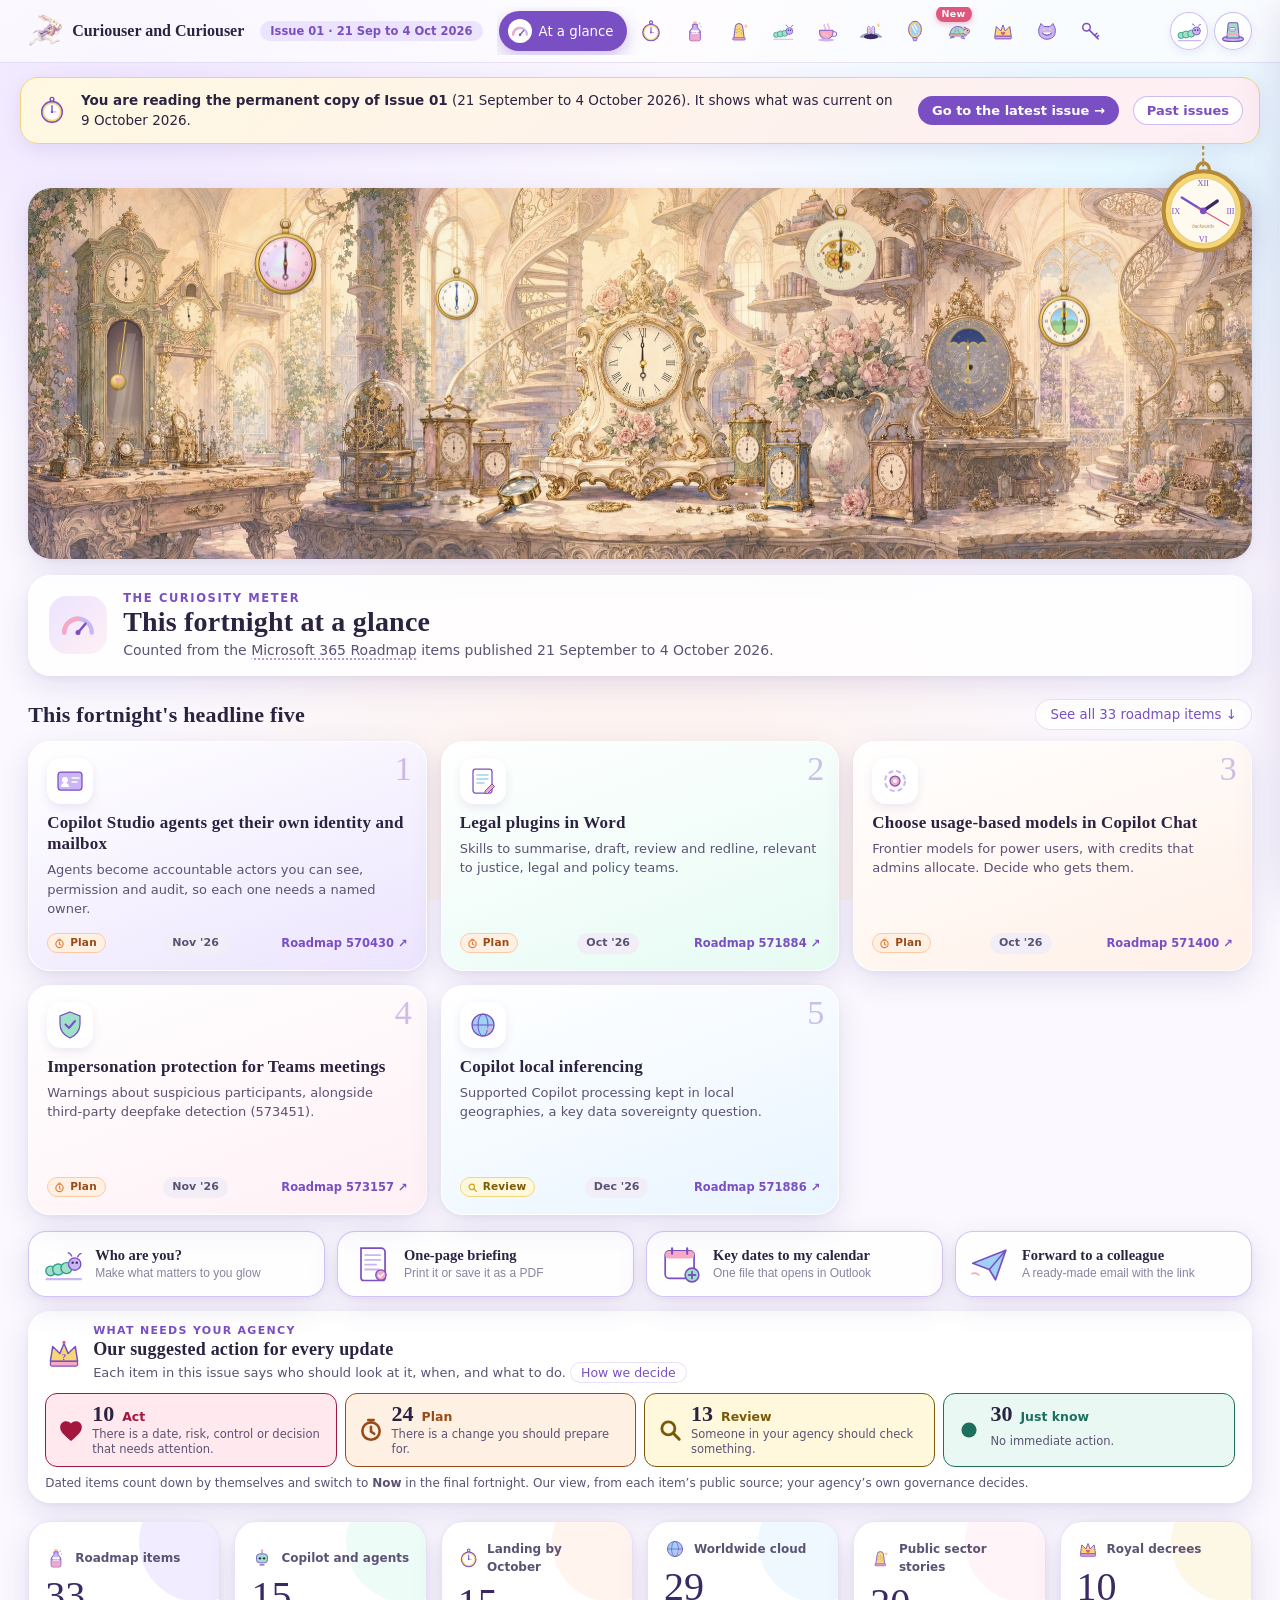
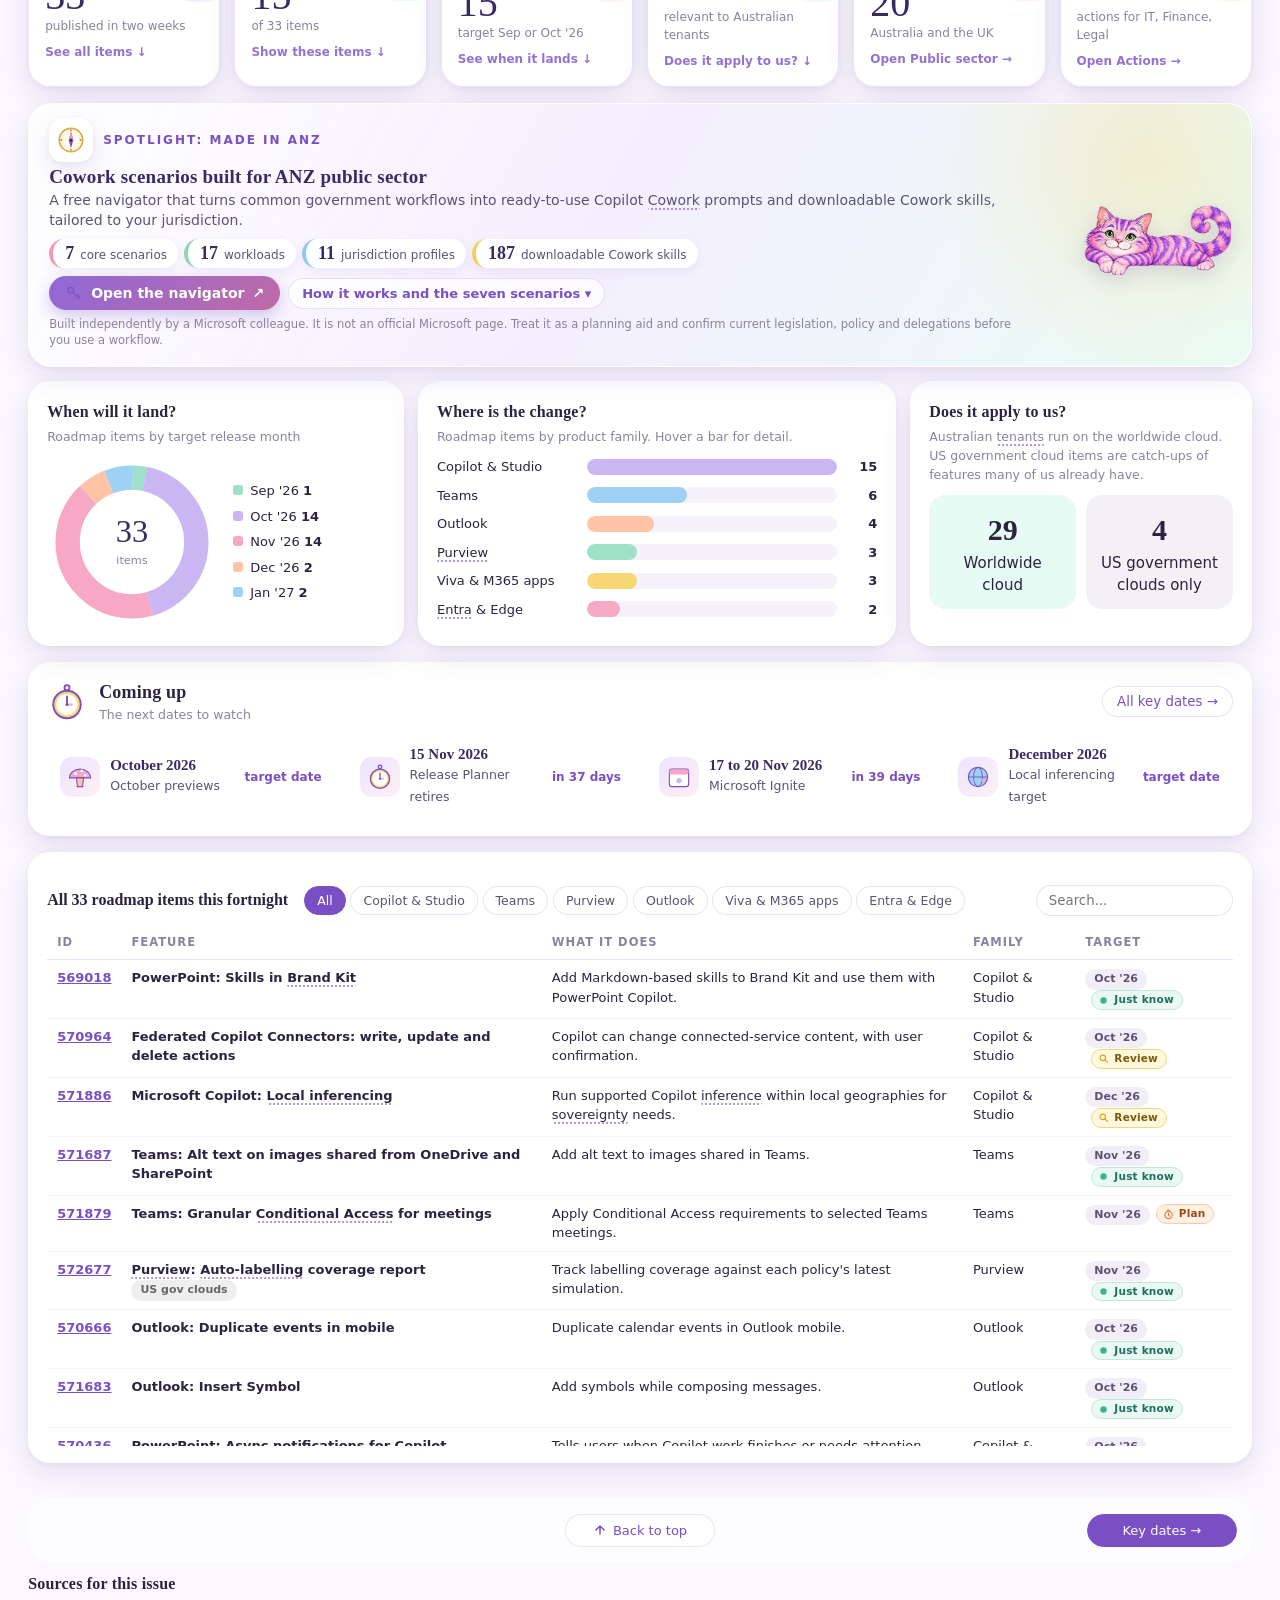
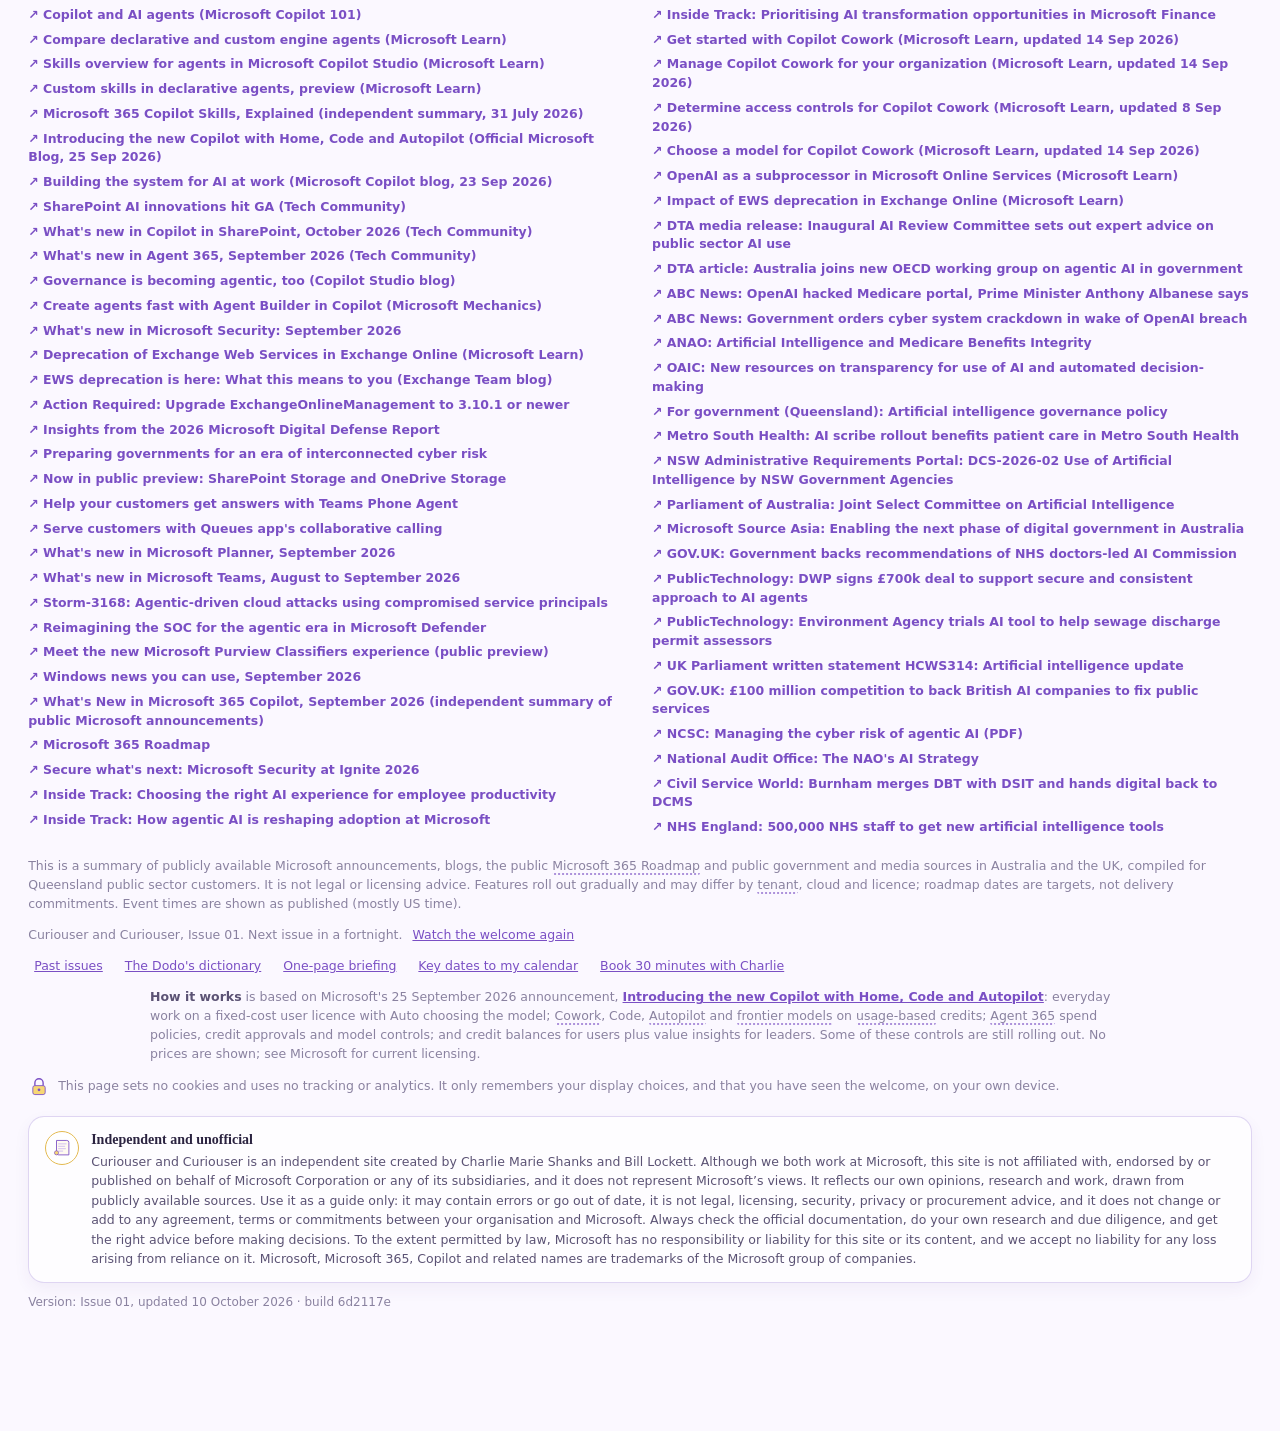
==== commit 741ffceb: "Add files via upload" ====
--- a/issue-01.html
+++ b/issue-01.html
@@ -4,7 +4,7 @@
 <meta name="description" content="What&#x27;s new in Microsoft AI, and what it means for Queensland public sector agencies. Issue 01 covers 21 September to 4 October 2026. Built from public sources."><meta name="theme-color" content="#c9b6f2"><link rel="icon" type="image/png" sizes="32x32" href="[data-uri]"><link rel="icon" type="image/png" sizes="16x16" href="[data-uri]"><link rel="icon" type="image/png" sizes="96x96" href="assets/favicon-96.2135ca003a.png"><link rel="apple-touch-icon" sizes="180x180" href="assets/apple-touch-180.22fc357d3d.png">
 <meta property="og:type" content="website"><meta property="og:site_name" content="Curiouser and Curiouser"><meta property="og:title" content="Curiouser and Curiouser | Issue 01"><meta property="og:description" content="What&#x27;s new in Microsoft AI, and what it means for Queensland public sector agencies. Issue 01 covers 21 September to 4 October 2026. Built from public sources."><meta property="og:url" content="https://www.curiouserandcuriouser.com.au/"><meta property="og:image" content="https://www.curiouserandcuriouser.com.au/preview.jpg"><meta property="og:image:width" content="1200"><meta property="og:image:height" content="630"><meta property="og:image:alt" content="A Wonderland garden of giant flowers and topiary animals, with the title Curiouser and Curiouser"><meta property="og:locale" content="en_AU">
 <meta name="twitter:card" content="summary_large_image"><meta name="twitter:title" content="Curiouser and Curiouser | Issue 01"><meta name="twitter:description" content="What&#x27;s new in Microsoft AI, and what it means for Queensland public sector agencies. Issue 01 covers 21 September to 4 October 2026. Built from public sources."><meta name="twitter:image" content="https://www.curiouserandcuriouser.com.au/preview.jpg">
-<script>(function(){try{var P=location.pathname;if(/^https?:$/.test(location.protocol)&&/^\/[^\/.]+$/.test(P)&&!/^\/issue-\d+$/i.test(P))history.replaceState(null,'',P+'/'+location.search+location.hash)}catch(e){}var R=document.documentElement;R.classList.add('ccload');try{var th=localStorage.getItem('cc-theme');if(th==='dark'||(th==='auto'&&matchMedia('(prefers-color-scheme: dark)').matches)){R.classList.add('ccdark');document.write('<link rel="stylesheet" id="ccdarkcss" href="assets/dark.e14eb0d297.css">')}}catch(e){}try{if(localStorage.getItem('cc-calm')==='1')R.classList.add('calm')}catch(e){}try{if(location.hash==='#welcome'||!localStorage.getItem('cc-intro-issue-01'))R.classList.add('ccpre')}catch(e){R.classList.add('ccpre')}
+<script>(function(){try{var P=location.pathname;if(/^https?:$/.test(location.protocol)&&/^\/[^\/.]+$/.test(P)&&!/^\/issue-\d+$/i.test(P))history.replaceState(null,'',P+'/'+location.search+location.hash)}catch(e){}var R=document.documentElement;R.classList.add('ccload');try{var th=localStorage.getItem('cc-theme');if(th==='dark'||(th==='auto'&&matchMedia('(prefers-color-scheme: dark)').matches)){R.classList.add('ccdark');document.write('<link rel="stylesheet" id="ccdarkcss" href="assets/dark.31776e544e.css">')}}catch(e){}try{if(localStorage.getItem('cc-calm')==='1')R.classList.add('calm')}catch(e){}try{if(location.hash==='#welcome'||!localStorage.getItem('cc-intro-issue-01'))R.classList.add('ccpre')}catch(e){R.classList.add('ccpre')}
 /* lighter effects for modest computers: no graphics chip (virtual desktops), very few cores or little memory. cc-lite 1 forces on, 0 forces off */
 var lite=false,why='';try{var f=localStorage.getItem('cc-lite');if(f==='1'){lite=true;why='chosen'}else if(f!=='0'){var n=navigator,c=n.hardwareConcurrency||8,m=n.deviceMemory||0;if(c<=2||(m&&m<=2)||(c<=4&&m&&m<=4)){lite=true;why='device'}if(!lite){var cv=document.createElement('canvas'),gl=cv.getContext('webgl')||cv.getContext('experimental-webgl');if(!gl){lite=true;why='nogl'}else{var d=gl.getExtension('WEBGL_debug_renderer_info'),r=d?String(gl.getParameter(d.UNMASKED_RENDERER_WEBGL)):'';if(/SwiftShader|llvmpipe|softpipe|Basic Render|Software/i.test(r)){lite=true;why='software'}var lc=gl.getExtension('WEBGL_lose_context');if(lc)lc.loseContext()}}}}catch(e){}if(lite){R.classList.add('lite');window.CC_LITE=why}
 window.ccP=function(x){var b=document.getElementById('cclbar');if(b)b.style.width=Math.max(6,Math.round(x*100))+'%'};
@@ -12,7 +12,7 @@
 <style>#ccl{display:none}html.ccload #ccl,html.ccpre #ccl{display:grid}html.ccload body>*:not(#ccl):not(#ix),html.ccpre body>*:not(#ccl):not(#ix){visibility:hidden!important}html.ccload body,html.ccpre body{background:#fffaf3!important;overflow:hidden}
 #ccl{position:fixed;inset:0;z-index:4900;place-items:center;background:radial-gradient(circle at 50% 42%,#ffffff 0%,#fffaf3 42%,#f4ecff 100%);font-family:Georgia,'Times New Roman',serif;color:#3a2a63;transition:opacity .45s ease}
 html.ccl-out #ccl{opacity:0;pointer-events:none}
-html.ccdark #ccl{background:radial-gradient(circle at 50% 42%,#2a2140 0%,#1b1626 46%,#120f1c 100%);color:#efe8ff}html.ccdark.ccload body,html.ccdark.ccpre body{background:#1b1626!important}html.ccdark .cclc .k{color:#b9a3f2}html.ccdark .cclm{color:#c9bfe0}html.ccdark .cclm2{color:#a59cbc}html.ccdark .cclb{background:rgba(185,163,242,.18)}
+html.ccdark #ccl{background:radial-gradient(circle at 50% 42%,#29225c 0%,#15123c 46%,#0b0a1f 100%);color:#efe8ff}html.ccdark.ccload body,html.ccdark.ccpre body{background:#0e0c27!important}html.ccdark .cclc .k{color:#b9a3f2}html.ccdark .cclm{color:#c9bfe0}html.ccdark .cclm2{color:#a59cbc}html.ccdark .cclb{background:rgba(185,163,242,.18)}
 .cclc{display:flex;flex-direction:column;align-items:center;gap:10px;text-align:center;padding:24px}
 .cclcat{width:96px;height:56px;margin-bottom:-6px}.cclcat .ccg,.cclcat .cce,.cclcat .cco{opacity:0;animation:cclin .7s forwards}.cclcat .ccg{animation-delay:.25s}.cclcat .cce{animation-delay:1.2s}.cclcat .cco{animation-delay:2.4s;animation-duration:1.4s}
 .cclw{width:84px;height:84px;filter:drop-shadow(0 6px 14px rgba(84,58,140,.18))}.cclw .h{transform-origin:42px 50px;animation:cclh 3s linear infinite}.cclw .h2{animation-duration:36s}@keyframes cclh{to{transform:rotate(360deg)}}
@@ -4104,6 +4104,28 @@
 .dcard .urg.aclurg span.acl{width:auto;height:auto;display:inline-flex}
 .dcard .urg.aclurg .acl svg{fill:currentColor}
 
+/* ===== v58: Wonderland after dark, the parts that live in the main styles (the night itself is in the dark styles) ===== */
+.pbanner .pbnight{position:absolute;inset:0;width:100%;height:100%;object-fit:cover;object-position:50% 50%;opacity:0;pointer-events:none;transition:opacity .9s ease}
+.pbanner .nfx{display:none}
+#ccsky,#ccveil{display:none}
+/* the change of light: sunset into night, sunrise back to day (View Transitions where the browser has them) */
+::view-transition-group(ccban),::view-transition-old(ccban),::view-transition-new(ccban){animation-duration:.9s;animation-timing-function:ease-in-out}
+html.vt-dusk::view-transition-old(root){animation:vtDuskOld .9s cubic-bezier(.4,0,.2,1) both}
+html.vt-dusk::view-transition-new(root){animation:vtNewDown .9s cubic-bezier(.4,0,.2,1) both;-webkit-mask-image:linear-gradient(180deg,#000 40%,transparent 70%);mask-image:linear-gradient(180deg,#000 40%,transparent 70%);-webkit-mask-size:100% 300%;mask-size:100% 300%;-webkit-mask-repeat:no-repeat;mask-repeat:no-repeat}
+html.vt-dawn::view-transition-old(root){animation:vtDawnOld .9s cubic-bezier(.4,0,.2,1) both}
+html.vt-dawn::view-transition-new(root){animation:vtNewUp .9s cubic-bezier(.4,0,.2,1) both;-webkit-mask-image:linear-gradient(0deg,#000 40%,transparent 70%);mask-image:linear-gradient(0deg,#000 40%,transparent 70%);-webkit-mask-size:100% 300%;mask-size:100% 300%;-webkit-mask-repeat:no-repeat;mask-repeat:no-repeat}
+@keyframes vtDuskOld{0%{filter:none}17%{filter:hue-rotate(10deg) saturate(.95)}33%{filter:hue-rotate(16deg) saturate(.85) brightness(.9)}50%{filter:hue-rotate(24deg) saturate(.75) brightness(.7)}100%{filter:hue-rotate(30deg) saturate(.6) brightness(.4)}}
+@keyframes vtNewDown{0%,30%{-webkit-mask-position:0 100%;mask-position:0 100%}100%{-webkit-mask-position:0 0;mask-position:0 0}}
+@keyframes vtDawnOld{0%{filter:none}40%{filter:brightness(1.25) sepia(.15) saturate(1.1)}100%{filter:brightness(1.8) sepia(.25)}}
+@keyframes vtNewUp{0%,25%{-webkit-mask-position:0 0;mask-position:0 0}100%{-webkit-mask-position:0 100%;mask-position:0 100%}}
+/* where View Transitions are missing: a veil of evening (or morning) light passes over the page */
+#ccveil{position:fixed;inset:0;z-index:4800;pointer-events:none;opacity:0;transition:opacity .45s ease}
+#ccveil.dusk,#ccveil.dawn{display:block}
+#ccveil.dusk{background:linear-gradient(180deg,#1b1745 0%,#2c2160 45%,#6b4a8c 75%,#c98a8a 100%)}
+#ccveil.dawn{background:linear-gradient(0deg,#ffe2b8 0%,#ffd1dc 40%,#e6dcff 100%)}
+#ccveil.on{opacity:.88}
+@media print{#ccsky,#ccveil,.pbanner .nfx{display:none!important}}
+
 
 </style></head>
 <body>
@@ -4272,7 +4294,7 @@
  <p class="ccfoot"><button type="button" class="replay" data-act="past">Past issues</button><button type="button" class="replay" data-act="dict">The Dodo's dictionary</button><button type="button" class="replay" data-act="brief">One-page briefing</button><button type="button" class="replay" data-act="calall">Key dates to my calendar</button><button type="button" class="replay" data-act="book">Book 30 minutes with Charlie</button></p>
  <p class="ccsrc"><b>How it works</b> is based on Microsoft's 25 September 2026 announcement, <a href="https://blogs.microsoft.com/blog/2026/09/25/introducing-the-new-copilot-with-home-code-and-autopilot/" target="_blank" rel="noopener">Introducing the new Copilot with Home, Code and Autopilot</a>: everyday work on a fixed-cost user licence with Auto choosing the model; Cowork, Code, Autopilot and frontier models on usage-based credits; Agent 365 spend policies, credit approvals and model controls; and credit balances for users plus value insights for leaders. Some of these controls are still rolling out. No prices are shown; see Microsoft for current licensing.</p><p class="ccpriv"><span class="cpi2" data-ico="lock"></span><span>This page sets no cookies and uses no tracking or analytics. It only remembers your display choices, and that you have seen the welcome, on your own device.</span></p>
  <div class="ccdisc" role="note" aria-label="Disclaimer"><span class="ccdi" data-ico="scroll"></span><div><b>Independent and unofficial</b><p>Curiouser and Curiouser is an independent site created by Charlie Marie Shanks and Bill Lockett. Although we both work at Microsoft, this site is not affiliated with, endorsed by or published on behalf of Microsoft Corporation or any of its subsidiaries, and it does not represent Microsoft&rsquo;s views. It reflects our own opinions, research and work, drawn from publicly available sources. Use it as a guide only: it may contain errors or go out of date, it is not legal, licensing, security, privacy or procurement advice, and it does not change or add to any agreement, terms or commitments between your organisation and Microsoft. Always check the official documentation, do your own research and due diligence, and get the right advice before making decisions. To the extent permitted by law, Microsoft has no responsibility or liability for this site or its content, and we accept no liability for any loss arising from reliance on it. Microsoft, Microsoft 365, Copilot and related names are trademarks of the Microsoft group of companies.</p></div></div>
- <p class="ccver">Version: Issue 01, updated 10 October 2026 &middot; build 6023848</p>
+ <p class="ccver">Version: Issue 01, updated 10 October 2026 &middot; build 6d2117e</p>
 </footer>
 <button class="fab" id="fab" aria-label="Back to top"><span data-ico="up"></span></button>
 <div class="tip" id="tip"></div>
@@ -4283,8 +4305,11 @@
 <script>ccP(.3)</script>
 <script>window.CC_HASH0=location.hash;window.CC_HOLD_BANNER=true;window.CC_PHONE=(function(){try{return matchMedia('(pointer:coarse)').matches&&Math.min(screen.width,screen.height)<=600}catch(e){return false}})();if(window.CC_PHONE)document.documentElement.classList.add('phone');window.ccSm=function(){return document.documentElement.classList.contains('phone')||innerWidth<=700};document.documentElement.classList.toggle('ccsm',window.ccSm());(function(){var was=window.ccSm(),t=0;addEventListener('resize',function(){clearTimeout(t);t=setTimeout(function(){var n=window.ccSm();if(n!==was){was=n;document.documentElement.classList.toggle('ccsm',n);dispatchEvent(new Event('cc-sm'))}},250)})})();window.CC_INTRO_PENDING=(function(){try{if(window.CC_PHONE)return false;if(location.hash==='#past')return false;if(/issue-\d+\.html$/i.test(location.pathname)&&location.hash!=='#welcome')return false;if(location.hash==='#welcome')return true;return !localStorage.getItem('cc-intro-issue-01')}catch(e){return true}})();
 window.CC_WEB=true;
-window.CC_DARK_CSS="assets/dark.e14eb0d297.css";
+window.CC_DARK_CSS="assets/dark.31776e544e.css";
 window.SCENES_S={"clockmaker": "assets/pano-clockmaker-s.ac59a39616.webp", "hole": "assets/pano-hole-s.eba3cbc864.webp", "moreton": "assets/pano-moreton-s.4f4a682c5e.webp", "whitsundays": "assets/pano-whitsundays-s.97b45ed09c.webp", "daintree": "assets/pano-daintree-s.96d73d8270.webp", "jacaranda": "assets/pano-jacaranda-s.c51888ad4d.webp", "outback": "assets/pano-outback-s.ea5662686c.webp", "hall": "assets/pano-hall-s.b16a9c2ae6.webp", "race": "assets/pano-race-s.719c59bcf6.webp", "alice": "assets/pano-alice-s.ff95b9fd95.webp", "court2": "assets/pano-court2-s.08da3e9553.webp", "school": "assets/pano-school-s.61c6e3c55c.webp"};
+window.NIGHT={"clockmaker": "assets/night-clockmaker.582ff2fccf.webp", "moreton": "assets/night-moreton.70d6480674.webp", "whitsundays": "assets/night-whitsundays.e5007c2804.webp", "race": "assets/night-race.8112ad1ce9.webp", "daintree": "assets/night-daintree.9815289ae7.webp", "jacaranda": "assets/night-jacaranda.3d95905b28.webp", "hole": "assets/night-hole.a54ff0d4b1.webp", "hall": "assets/night-hall.6656719fdd.webp", "school": "assets/night-school.080ae8dd27.webp", "court2": "assets/night-court2.377613db2a.webp", "outback": "assets/night-outback.96c43ed8e9.webp", "alice": "assets/night-alice.5839fb4e9b.webp"};
+window.NIGHT_AR=2.8;window.NIGHT_KEYS=["alice", "clockmaker", "court2", "daintree", "hall", "hole", "jacaranda", "moreton", "outback", "race", "school", "whitsundays"];
+window.NIGHT_FALL={"ob-chainkey": "[data-uri]", "ob-cup-rose": "[data-uri]", "wd-locketcard": "[data-uri]"};
 window.SCENE_AR={"glasshouse": 3.2957, "moreton": 3.6796, "whitsundays": 3.4771, "race": 3.0813, "daintree": 3.2393, "jacaranda": 3.4144, "hall": 3.4144, "court2": 3.4771, "outback": 3.1849, "alice": 3.1583, "clockmaker": 3.3008, "hole": 3.3008, "school": 3.3012};
 window.BANFX={"cmrabbit": "assets/bfx-cmrabbit.e554a700b9.webp", "alice": "assets/bfx-alice.f590d9362e.webp", "boards": "assets/bfx-boards.9ce1c69c6f.webp", "dormouse": "assets/bfx-dormouse.0f29c103b5.webp", "roseW": "assets/bfx-roseW.c2cc9c6fe1.webp", "roseR": "assets/bfx-roseR.d0075032c4.webp", "brush": "assets/bfx-brush.e369f26298.webp", "gloves": "assets/bfx-gloves.7ecf76cba2.webp", "fan": "assets/bfx-fan.f60e92b614.webp", "bat": "assets/bfx-bat.f4d48f6916.webp"};
 window.SCHOOLART={"stairs": "assets/school-stairs.04418a589c.webp", "lobster": "assets/school-lobster.fafc6643dd.webp"};
@@ -4919,6 +4944,162 @@
  cheshire(l,b){at(3300,()=>{if(!live(b))return;for(let i=0;i<16;i++){const m=dyn(l,'fxh-mote','');if(m.animate)m.animate(RIVER.map(([x,y],k)=>({left:x+'%',top:y+'%',opacity:k===0?0:(k>RIVER.length-3?0:1),transform:`scale(${(1.2-k*.06).toFixed(2)})`})),{duration:2400,delay:i*100,easing:'ease-in-out',fill:'both'})}})}
 };
 window.fxPlay=function(id,b){const l=b&&b.querySelector('.fxl');if(!l)return;fxReset(b);void b.offsetWidth;b.classList.add('play');if(JS[id])JS[id](l,b)};
+})();
+
+/* ===== v58 Wonderland after dark: the night banners and their quiet motion =====
+   Each tab has a night painting (window.NIGHT[key], 2.8 to 1, in kit/night/) and a few moving touches placed in % of
+   that painting, so they line up exactly: NIGHTFX[key] below. The layer is built the first time dark mode shows that
+   banner, and moves only on computers, never in calm mode or with lighter effects (static painting otherwise).
+   Kinds: glow (pulse, flicker, breathe, halo), stars, motes (dust, firefly, magic), mist, hand (a clock hand), gear
+   (light running round a painted gear), travel (a spark along a path), constellation, shoot (a rare shooting star),
+   steam, sprite (a small object drifting along a path), ripple (the looking glass), through (sparks passing out of
+   the glass), grin (the Cheshire grin in the stars), glint (a brief sparkle), clouds, parallax (pointer depth). */
+(function(){
+'use strict';
+const R=document.documentElement;
+const G='#ffd58a',GOLD='#ffcf7a',WARM='#ffb35c',LAV='#d9c8ff',MINT='#c9ffe9',ROSE='#ffb3cf',AQUA='#a6f1ff';
+const NIGHTFX={
+ clockmaker:[ /* At a glance: the moonlit Wonderland map */
+  {t:'glow',x:27,y:29.7,s:15,c:'#ffe2a6',k:'breathe',dur:7},
+  {t:'hand',x:27,y:29.7,l:4.6,w:2,c:'#5b3a12',dur:60},
+  {t:'glow',x:59,y:50,s:3.2,c:G,k:'pulse',dur:5.5,d:0},{t:'glow',x:73.7,y:68,s:3.4,c:G,k:'pulse',dur:6.5,d:1.8},
+  {t:'glow',x:91.8,y:52,s:4.6,c:WARM,k:'pulse',dur:7.5,d:3.1},{t:'glow',x:84.7,y:83,s:4.2,c:G,k:'pulse',dur:8,d:4.4},
+  {t:'glow',x:60,y:11,s:2.6,c:G,k:'flicker',dur:4.2},
+  {t:'stars',x0:62,y0:0,x1:100,y1:26,n:16,appear:1,seed:3},
+  {t:'mist',y:42,h:30,o:.22,x0:35}],
+ moreton:[ /* Key dates: the White Rabbit's observatory */
+  {t:'hand',x:46,y:83,l:1.3,w:1.5,c:'#3a250c',dur:60,steps:60},
+  {t:'const',pts:[[64,26],[69,17],[74.5,22],[79,11],[84.5,16],[89.5,8]],dur:16,d:1.5},
+  {t:'glow',x:78.8,y:52,s:5,c:'#fff1c9',k:'breathe',dur:6},{t:'glow',x:95,y:83,s:5,c:'#fff1c9',k:'breathe',dur:7,d:2},
+  {t:'sprite',k:'page',w:2.6,pts:[[70,92],[74,70],[80,52],[86,40],[92,30]],rot:24,dur:22,d:4},
+  {t:'glow',x:9.7,y:90,s:6,c:WARM,k:'flicker',dur:3.8},
+  {t:'glint',x:76,y:77,s:2.2,cyc:9,d:2},{t:'glint',x:60,y:84,s:1.8,cyc:11,d:6},
+  {t:'motes',x0:2,y0:55,x1:22,y1:100,n:8,kind:'dust',seed:5},
+  {t:'stars',x0:55,y0:0,x1:100,y1:34,n:10,seed:9}],
+ whitsundays:[ /* What's new: the curiosity cabinet after hours */
+  {t:'glow',x:86.9,y:22,s:7,c:G,k:'halo',dur:9,d:1},{t:'glow',x:39.6,y:16,s:5,c:G,k:'halo',dur:11,d:6},
+  {t:'glow',x:76,y:62,s:6,c:'#ffe7a8',k:'flicker',dur:4.6},{t:'glint',x:76.5,y:58,s:2.4,cyc:6,d:1},
+  {t:'glint',x:50.6,y:16,s:1.8,cyc:10,d:3},{t:'glint',x:55,y:30,s:1.6,cyc:12,d:8},
+  {t:'hand',x:63.7,y:17,l:1.5,w:1.4,c:'#3a250c',dur:60},
+  {t:'motes',x0:1,y0:5,x1:30,y1:85,n:16,kind:'dust',seed:11},
+  {t:'glow',x:83.4,y:38,s:4,c:'#d9f4ff',k:'pulse',dur:6,d:2}],
+ race:[ /* Public sector: the palace of many doors */
+  {t:'glow',x:45,y:58,s:16,c:'#ffd27a',k:'door',dur:12},
+  {t:'glow',x:10.6,y:19,s:4.5,c:G,k:'pulse',dur:9,d:0},{t:'glow',x:64.7,y:22,s:4.5,c:G,k:'pulse',dur:10,d:2.5},
+  {t:'glow',x:87,y:38,s:4,c:G,k:'pulse',dur:11,d:5},{t:'glow',x:78.8,y:54,s:4,c:G,k:'pulse',dur:9.5,d:7},
+  {t:'glow',x:32,y:89,s:3.6,c:WARM,k:'flicker',dur:4},{t:'glow',x:85,y:84,s:3.6,c:WARM,k:'flicker',dur:4.6},
+  {t:'glow',x:16.8,y:76,s:3,c:WARM,k:'flicker',dur:5},{t:'glow',x:19,y:27,s:3,c:WARM,k:'flicker',dur:4.4},{t:'glow',x:56,y:30,s:3,c:WARM,k:'flicker',dur:5.2},
+  {t:'clouds',y:2,h:22,o:.3},
+  {t:'motes',x0:36,y0:30,x1:56,y1:95,n:8,kind:'dust',seed:7}],
+ daintree:[ /* Frontier: beyond the looking glass */
+  {t:'parallax',k:1},
+  {t:'ripple',x:46.8,y:50,rx:12.3,ry:46},
+  {t:'through',x:46.8,y:50,rx:11,ry:42,n:7,seed:4},
+  {t:'stars',x0:62,y0:0,x1:100,y1:40,n:12,seed:2},
+  {t:'motes',x0:72,y0:45,x1:100,y1:92,n:8,kind:'firefly',seed:8},
+  {t:'glow',x:13,y:78,s:7,c:'#e9d4ff',k:'breathe',dur:8}],
+ jacaranda:[ /* Tea party: the midnight tea party */
+  {t:'steam',x:26.8,y:13,s:3.2,n:3},{t:'steam',x:18,y:80,s:2.4,n:2},{t:'steam',x:47.6,y:78,s:2.4,n:2},{t:'steam',x:81,y:75,s:2.2,n:2},
+  {t:'glow',x:2,y:72,s:6,c:WARM,k:'flicker',dur:3.6},{t:'glow',x:71.4,y:70,s:5,c:WARM,k:'flicker',dur:4.2},
+  {t:'glint',x:50.6,y:74,s:1.6,cyc:7,d:2,spin:1},
+  {t:'lanterns',x0:52,y0:4,x1:99,y1:34,n:9,seed:6},
+  {t:'motes',x0:55,y0:40,x1:100,y1:95,n:7,kind:'firefly',seed:10}],
+ hole:[ /* Rabbit hole: down we go */
+  {t:'parallax',k:.8},
+  {t:'glow',x:43,y:52,s:12,c:'#ffd27a',k:'breathe',dur:6.5},
+  {t:'sprite',k:'card',w:2.4,pts:[[60,4],[56,22],[49,38],[45,48],[43.5,52]],rot:200,dur:26,d:0},
+  {t:'sprite',k:'fall:ob-chainkey',w:2.2,pts:[[24,10],[30,26],[37,40],[41.5,49],[43,52]],rot:-60,dur:30,d:6},
+  {t:'sprite',k:'fall:ob-cup-rose',w:2.8,pts:[[70,30],[62,36],[53,44],[46,50],[43.5,52]],rot:40,dur:28,d:12},
+  {t:'sprite',k:'fall:wd-locketcard',w:2,pts:[[32,88],[36,72],[40,60],[42.5,54],[43,52]],rot:120,dur:24,d:17},
+  {t:'sprite',k:'card',w:2,pts:[[18,40],[27,44],[35,48],[41,51],[43,52]],rot:-150,dur:27,d:21},
+  {t:'motes',x0:30,y0:30,x1:58,y1:74,n:10,kind:'magic',seed:12}],
+ hall:[ /* How it works: the Wonderland clockworks, softened */
+  {t:'gear',x:25,y:50,r:1.6,dur:48},{t:'gear',x:37,y:52,r:1.9,dur:60,rev:1},{t:'gear',x:74,y:52,r:1.7,dur:54},
+  {t:'travel',pts:[[14,58],[24,55],[37,52],[47,44],[60,40],[74,52],[87,62]],dur:11,d:0},
+  {t:'travel',pts:[[87,62],[74,52],[60,40],[47,44],[37,52],[24,55],[14,58]],dur:13,d:5},
+  {t:'glow',x:19,y:15,s:4,c:WARM,k:'flicker',dur:4.4},{t:'glow',x:14,y:58,s:4,c:WARM,k:'flicker',dur:4},
+  {t:'glow',x:58,y:77,s:4,c:WARM,k:'flicker',dur:4.8},{t:'glow',x:67,y:66,s:3.6,c:WARM,k:'flicker',dur:4.2},
+  {t:'glow',x:83,y:85,s:3.6,c:WARM,k:'flicker',dur:5},{t:'glow',x:34,y:82,s:3.4,c:WARM,k:'flicker',dur:4.6},
+  {t:'glint',x:37,y:47,s:1.8,cyc:8,d:3}],
+ school:[ /* School: the library after hours */
+  {t:'glow',x:33,y:30,s:18,c:'#ffd590',k:'lamp',dur:14},
+  {t:'motes',x0:20,y0:8,x1:46,y1:58,n:14,kind:'dust',seed:13},
+  {t:'sprite',k:'book',w:3,pts:[[84,14],[78,24],[71,38],[64,52],[58,62]],rot:-18,dur:20,d:5},
+  {t:'glow',x:51,y:72,s:12,c:'#fff0cf',k:'pages',dur:9},
+  {t:'stars',x0:58,y0:4,x1:70,y1:62,n:9,seed:14},
+  {t:'stars',x0:80,y0:0,x1:100,y1:14,n:6,seed:15}],
+ court2:[ /* Actions: the Queen's workshop */
+  {t:'sprite',k:'card',w:2.6,pts:[[22,92],[31,82],[41,72],[52,64],[62,59],[69,56]],rot:-8,dur:12,d:0,ease:'linear'},
+  {t:'glow',x:70,y:55,s:7,c:'#ff9fbf',k:'stamp',dur:12},
+  {t:'glow',x:5,y:35,s:5,c:WARM,k:'seq',dur:6,d:0},{t:'glow',x:38,y:30,s:4.4,c:WARM,k:'seq',dur:6,d:1.2},
+  {t:'glow',x:47,y:30,s:4.4,c:WARM,k:'seq',dur:6,d:2.4},{t:'glow',x:77,y:25,s:4.4,c:WARM,k:'seq',dur:6,d:3.6},
+  {t:'glint',x:80,y:62,s:2,cyc:7,d:1.5},{t:'glint',x:55,y:63,s:1.6,cyc:9,d:4},
+  {t:'motes',x0:30,y0:20,x1:90,y1:80,n:8,kind:'magic',seed:16}],
+ outback:[ /* On the horizon: Wonderland observatory */
+  {t:'parallax',k:.5},
+  {t:'stars',x0:36,y0:0,x1:100,y1:52,n:28,seed:21,drift:1},
+  {t:'const',pts:[[48,24],[52.5,15],[57,19],[61.5,10],[66,14]],dur:20,d:3},
+  {t:'shoot',x:58,y:6,len:9,ang:18,cyc:38,d:9},
+  {t:'glow',x:72,y:66,s:36,c:'#a98bff',k:'horizon',dur:11},
+  {t:'glow',x:14,y:60,s:5,c:WARM,k:'flicker',dur:4.2},
+  {t:'glint',x:33,y:25,s:2.2,cyc:10,d:2},
+  {t:'glow',x:45,y:78,s:3,c:G,k:'pulse',dur:6},{t:'glow',x:56,y:92,s:3,c:G,k:'pulse',dur:7,d:2},{t:'glow',x:60,y:70,s:2.6,c:G,k:'pulse',dur:8,d:4}],
+ alice:[ /* Ask Alice: the moonlit mushroom forest */
+  {t:'grin',pts:[[61,4],[65,8.5],[69,10],[73,8.5],[77,5.5]],cyc:24,d:6},
+  {t:'glow',x:25,y:30,s:22,c:'#e7c9ff',k:'breathe',dur:9},{t:'glow',x:88,y:45,s:11,c:'#e7c9ff',k:'breathe',dur:10,d:3},
+  {t:'glow',x:60,y:90,s:10,c:'#ffd27a',k:'breathe',dur:7,d:1},
+  {t:'motes',x0:0,y0:35,x1:100,y1:96,n:16,kind:'firefly',seed:17},
+  {t:'mist',y:52,h:30,o:.25,x0:0}]
+};
+window.NIGHTFX=NIGHTFX;
+/* small svg sprites for things that move */
+const SVGS={
+ card:'<svg viewBox="0 0 20 28"><rect x="1" y="1" width="18" height="26" rx="2.5" fill="#fffaf2" stroke="#e0b25a" stroke-width="1.2"/><path d="M10 19.5 8.9 18.5C6.4 16.3 4.8 14.8 4.8 13 4.8 11.5 6 10.4 7.4 10.4c.8 0 1.6.4 2.6 1.4 1-1 1.8-1.4 2.6-1.4 1.4 0 2.6 1.1 2.6 2.6 0 1.8-1.6 3.3-4.1 5.5z" fill="#d23a5f"/></svg>',
+ page:'<svg viewBox="0 0 22 28"><path d="M2 2h14l4 4v20H2z" fill="#fff6dc" stroke="#d9b56a" stroke-width="1"/><path d="M5 9h11M5 13h11M5 17h8" stroke="#e6d3a6" stroke-width="1"/></svg>',
+ book:'<svg viewBox="0 0 30 22"><path d="M2 5c4-2 8-2 13 0 5-2 9-2 13 0v15c-4-2-8-2-13 0-5-2-9-2-13 0z" fill="#fff4dc" stroke="#c99a52" stroke-width="1"/><path d="M15 5v15" stroke="#c99a52" stroke-width="1"/><path d="M1 6v15c4-2 9-2 14 0 5-2 10-2 14 0V6" fill="none" stroke="#7a3b5c" stroke-width="1.6"/></svg>'
+};
+let RND=1;const rnd=()=>{RND=(RND*16807)%2147483647;return (RND-1)/2147483646};
+const r1=v=>Math.round(v*100)/100;
+let uid=0;
+function spriteSrc(k){if(k.indexOf('fall:')===0){const f=(window.NIGHT_FALL||{})[k.slice(5)]||((window.IXA||{}).fall||{})[k.slice(5)];return f?`<img src="${f}" alt="">`:SVGS.card}return SVGS[k]||SVGS.card}
+function pathFrames(pts,rot,fade){const n=pts.length-1;let f='';pts.forEach((p,i)=>{const pc=Math.round(i/n*100);const o=i===0?0:(i===n?0:1);f+=`${pc}%{transform:translate(${p[0]}cqw,${p[1]}cqh) translate(-50%,-50%) rotate(${r1(rot*i/n)}deg);opacity:${o}}`;if(i===0)f+=`8%{opacity:1}`});return f}
+function build(key){const L=NIGHTFX[key];if(!L)return '';RND=7;let h='',css='';
+ const P=(x,y)=>`left:${x}%;top:${y}%`;
+ L.forEach(o=>{if(o.seed)RND=o.seed*7919+11;const D=o.d||0;
+  switch(o.t){
+  case 'glow':h+=`<i class="ng ng-${o.k}" style="${P(o.x,o.y)};--s:${o.s}cqw;--c:${o.c};--d:${D}s;--t:${o.dur||6}s"></i>`;break;
+  case 'hand':h+=`<i class="nh${o.steps?' tick':''}" style="${P(o.x,o.y)};--l:${o.l}cqw;--w:${o.w}px;--c:${o.c};--t:${o.dur}s"></i><i class="nhp" style="${P(o.x,o.y)};--c:${o.c}"></i>`;break;
+  case 'gear':h+=`<i class="ngr${o.rev?' rev':''}" style="${P(o.x,o.y)};--r:${o.r}cqw;--t:${o.dur}s"></i>`;break;
+  case 'stars':{let s='';for(let i=0;i<o.n;i++){const x=r1(o.x0+rnd()*(o.x1-o.x0)),y=r1(o.y0+rnd()*(o.y1-o.y0)),z=r1(1.2+rnd()*1.6);const dl=o.appear?r1(1+rnd()*28):r1(rnd()*6);s+=`<i class="nst${o.appear?' ap':''}" style="${P(x,y)};--z:${z}px;--d:${dl}s;--t:${r1(3+rnd()*5)}s"></i>`}
+   h+=o.drift?`<div class="nlay ndrift">${s}</div>`:s;break}
+  case 'motes':for(let i=0;i<o.n;i++){const x=r1(o.x0+rnd()*(o.x1-o.x0)),y=r1(o.y0+rnd()*(o.y1-o.y0));const dx=r1((rnd()-.5)*(o.kind==='firefly'?8:4)),dy=r1((o.kind==='dust'?-1:1)*(1+rnd()*5)*(o.kind==='firefly'?(rnd()<.5?-1:1):1));
+   h+=`<i class="nm nm-${o.kind}" style="${P(x,y)};--dx:${dx}cqw;--dy:${dy}cqh;--d:${r1(rnd()*10)}s;--t:${r1(7+rnd()*9)}s"></i>`}break;
+  case 'mist':h+=`<i class="nmist" style="left:${o.x0||0}%;top:${o.y-o.h/2}%;height:${o.h}%;--o:${o.o}"></i><i class="nmist b" style="left:${(o.x0||0)+10}%;top:${o.y-o.h/3}%;height:${o.h*0.7}%;--o:${o.o*0.8}"></i>`;break;
+  case 'clouds':h+=`<i class="nclouds" style="top:${o.y}%;height:${o.h}%;--o:${o.o}"></i>`;break;
+  case 'glint':h+=`<i class="ngl${o.spin?' spin':''}" style="${P(o.x,o.y)};--s:${o.s}cqw;--t:${o.cyc}s;--d:${D}s"></i>`;break;
+  case 'shoot':h+=`<i class="nshoot" style="${P(o.x,o.y)};--len:${o.len}cqw;--a:${o.ang}deg;--t:${o.cyc}s;--d:${D}s"></i>`;break;
+  case 'steam':for(let i=0;i<o.n;i++)h+=`<i class="nsteam" style="${P(o.x+(i-o.n/2)*.5,o.y)};--s:${o.s}cqw;--d:${r1(i*1.9+D)}s;--t:${r1(5.5+i*.8)}s"></i>`;break;
+  case 'lanterns':for(let i=0;i<o.n;i++){const x=r1(o.x0+rnd()*(o.x1-o.x0)),y=r1(o.y0+rnd()*(o.y1-o.y0));h+=`<i class="nlan" style="${P(x,y)};--s:${r1(1.6+rnd()*2.4)}cqw;--d:${r1(rnd()*4)}s;--t:${r1(4+rnd()*3)}s"></i>`}break;
+  case 'const':{const id='nc'+(++uid);const pts=o.pts.map(p=>p.join(',')).join(' ');
+   h+=`<svg class="ncst" viewBox="0 0 100 100" preserveAspectRatio="none" aria-hidden="true" style="--t:${o.dur}s;--d:${D}s"><polyline points="${pts}" pathLength="1"/></svg>`;
+   o.pts.forEach((p,i)=>{h+=`<i class="ncs" style="${P(p[0],p[1])};--d:${r1(D+o.dur*0.4*i/(o.pts.length-1))}s;--t:${o.dur}s"></i>`});break}
+  case 'grin':{const d=o.pts.map((p,i)=>(i?'L':'M')+p[0]+' '+p[1]).join(' ');h+=`<svg class="ngrin" viewBox="0 0 100 100" preserveAspectRatio="none" aria-hidden="true" style="--t:${o.cyc}s;--d:${D}s"><path d="${d}" pathLength="100"/></svg>`;break}
+  case 'sprite':{const id='ns'+(++uid);css+=`@keyframes ${id}{${pathFrames(o.pts,o.rot||0)}}`;
+   h+=`<i class="nsp nsp-${o.k.replace(/[^a-z]/g,'')}" style="--w:${o.w}cqw;animation:${id} ${o.dur}s ${o.ease||'ease-in-out'} ${D}s infinite">${spriteSrc(o.k)}</i>`;break}
+  case 'travel':{const id='nt'+(++uid);css+=`@keyframes ${id}{${pathFrames(o.pts,0)}}`;h+=`<i class="ntr" style="animation:${id} ${o.dur}s ease-in-out ${D}s infinite"></i>`;break}
+  case 'ripple':h+=`<div class="nrip" style="left:${o.x-o.rx}%;top:${o.y-o.ry}%;width:${o.rx*2}%;height:${o.ry*2}%"><i></i><i class="b"></i><div class="nlay nrst">${(()=>{let s='';for(let i=0;i<10;i++)s+=`<i class="nst" style="left:${r1(15+rnd()*70)}%;top:${r1(10+rnd()*80)}%;--z:${r1(1.2+rnd()*1.4)}px;--d:${r1(rnd()*5)}s;--t:${r1(3+rnd()*4)}s"></i>`;return s})()}</div></div>`;break;
+  case 'through':for(let i=0;i<o.n;i++){const a=rnd()*Math.PI*2,rr=.35+rnd()*.5;const x=r1(o.x+Math.cos(a)*o.rx*rr),y=r1(o.y+Math.sin(a)*o.ry*rr);const ox=r1(Math.cos(a)*(6+rnd()*8)),oy=r1(Math.sin(a)*(10+rnd()*16));
+   h+=`<i class="nm nm-magic thru" style="${P(x,y)};--dx:${ox}cqw;--dy:${oy}cqh;--d:${r1(rnd()*9)}s;--t:${r1(8+rnd()*6)}s"></i>`}break;
+  }});
+ return (css?`<style>${css}</style>`:'')+h}
+const okMotion=()=>!R.classList.contains('phone')&&!R.classList.contains('calm')&&!R.classList.contains('lite')&&!matchMedia('(prefers-reduced-motion: reduce)').matches;
+/* build the layer for a banner (once) and let it play when motion is welcome */
+window.ccNightFx=function(key,b){if(!b||!NIGHTFX[key])return;let L=b.querySelector('.nfx');if(!L)return;
+ if(!L.dataset.built){L.innerHTML=build(key);L.dataset.built='1';
+  if(NIGHTFX[key].some(o=>o.t==='parallax')&&!R.classList.contains('phone')){const k=(NIGHTFX[key].find(o=>o.t==='parallax')||{}).k||1;
+   let raf=0;b.addEventListener('pointermove',e=>{if(raf||!okMotion()||!R.classList.contains('ccdark'))return;raf=requestAnimationFrame(()=>{raf=0;const r=b.getBoundingClientRect();b.style.setProperty('--px',r1(((e.clientX-r.left)/r.width-.5)*2*k));b.style.setProperty('--py',r1(((e.clientY-r.top)/r.height-.5)*2*k))})},{passive:true});
+   b.addEventListener('pointerleave',()=>{b.style.setProperty('--px',0);b.style.setProperty('--py',0)},{passive:true})}}
+ b.classList.toggle('nplay',okMotion())};
 })();
 
 /* ---------- Down the Rabbit Hole: where does my data actually go? ----------
@@ -5885,7 +6066,7 @@
  },
  /* v46: what is switched on, the First Term, understanding agents, and the lesson for everyone (the Extra is `lesson`) */
  on:{"k":"What's switched on in your agency?","p":"Tick what your agency has. Lessons and labs then show Try it for what you can use today, and See it, a short public demo or walkthrough, for the rest. Nothing is hidden, and your choice stays on this device.","opts":[{"id":"chat","t":"Copilot Chat","d":"Included with a work account","ic":"chat","src":"chatlic"},{"id":"lic","t":"The Copilot licence","d":"Microsoft 365 Copilot, now Microsoft Copilot","ic":"key","src":"m365tiers"},{"id":"cw","t":"Cowork","d":"Copilot Cowork, switched on by IT","ic":"auto","src":"cwstart"},{"id":"ab","t":"Agent building","d":"Agent Builder or Copilot Studio","ic":"builder","src":"builder"}]},
- term:{"k":"The First Term","t":"Begin at the beginning","king":"“Begin at the beginning,” the King said, very gravely, “and go on till you come to the end: then stop.”","p":"Seven short lessons for people new to the Microsoft 365 Copilot licence. Nothing to build and no special settings. Start any week, take them in any order, and tick them off as you go.","lessons":[{"n":1,"t":"Begin at the beginning","sub":"Copilot Chat with your work files, emails and meetings","app":"Copilot Chat","ic":"key","need":"lic","why":"With the licence, Copilot Chat can use your emails, files, meetings and chats as well as the web. One good question can save a long hunt through folders and inboxes.","prompts":[{"s":"m","app":"Copilot Chat","p":"What did we decide about [project] in emails, chats and meetings over the last two weeks? List each decision with the date, who made it and where it was recorded."},{"s":"r","app":"Copilot Chat","p":"Summarise [file name] in plain English for someone new to the team: the purpose, the key dates and who to contact."},{"s":"m","app":"Copilot Chat","p":"I am meeting [name] on [day] about [topic]. Pull together what we have discussed, any open actions and the latest files I should read first."}],"chat":"Without the licence, Copilot Chat works mainly from the web. Paste the text or upload the file you want it to use, then ask the same question.","chatsrc":"chatlic","run":[["0 to 5 minutes","Show one question answered from work content, and open the source together."],["5 to 15","Type / to pick a file, person or meeting, then refine the answer with a follow-up question."],["15 to 25","Everyone asks one real question about their own work and opens the source to check it."],["25 to 30","Share the best questions, and the rule: open the source before you act on an answer."]],"rule":"Open the source before you act on an answer, because a summary can miss or misread things.","rsrc":"dta","check":"People can show an answer that drew on their own files or emails, and name the source they opened to confirm it.","src":["m365cop","catchup"],"see":{"k":"vidwhat","n":"Video: what you can do with Microsoft Copilot (2 minutes 12 seconds)"}},{"n":2,"t":"The White Rabbit's inbox","sub":"catching up and replying in Outlook","app":"Outlook","ic":"rabbit","need":"lic","why":"Long threads and a full inbox eat into the day. Copilot in Outlook summarises a thread with numbered links back to each message, and drafts a reply for you to finish.","prompts":[{"s":"r","app":"Outlook","p":"Summarise this thread in five lines: what is being asked, by whom, the deadline, and anything still unresolved."},{"s":"r","app":"Outlook","p":"Draft a reply to this member of the public. Thank them, answer each question in plain English in the order asked, and say when they will hear from us next. Leave [date] for me to fill in."},{"s":"m","app":"Outlook","p":"Which unread emails from this week need a reply from me? List them by deadline, with one line on what each one needs."}],"chat":"Copilot Chat in Outlook works without the licence in supported versions of Outlook. It can answer questions about your inbox, calendar and meetings, and draft an email for you to check.","chatsrc":"olchat","run":[["0 to 5 minutes","Open a long thread, show the summary, and select a numbered citation to jump to the message."],["5 to 15","Draft a reply together, then edit it until it sounds like your team."],["15 to 25","Everyone clears one real thread: summarise it, draft a reply and edit it."],["25 to 30","Compare edits, and the rule: you are the author, so read every word before you send."]],"rule":"You are the author: read and edit every draft before you send it.","rsrc":"dta","check":"People send replies they have edited themselves, and can jump from a summary to the original message when asked.","src":["olsum","olchat"],"see":{"k":"vidmail","n":"Video: summarise an email thread in Outlook (41 seconds)"}},{"n":3,"t":"The Mad Tea-Party","sub":"Teams meeting recaps, and what you missed","app":"Teams","ic":"teacup","need":"lic","why":"Copilot in Teams tells you who said what, suggests actions and answers questions about a meeting, during it or afterwards. Join late while it is running and it offers to catch you up.","prompts":[{"s":"r","app":"Teams","p":"I joined late. Summarise what was discussed before I arrived and anything I need to act on."},{"s":"m","app":"Teams","p":"Which questions were raised but not answered, and who said they would follow up?"},{"s":"r","app":"Teams","p":"Draft a short follow-up for attendees in plain English: decisions made, actions with owners and due dates, and the next meeting date."}],"chat":"Meeting recaps come with the licence, and some Microsoft 365 plans include a standard version. If you have neither, watch See it so you know what to ask for. As an organiser you still choose how Copilot is used in your meetings.","chatsrc":"m365cop","run":[["0 to 5 minutes","Show the recap from a recent meeting and where to find it in the meeting chat."],["5 to 15","Walk through the meeting options: Copilot with a transcript, only during the meeting, or off."],["15 to 25","Everyone opens a meeting they attended and asks one question about it."],["25 to 30","Agree which option suits which kind of meeting, and the rule on what Copilot keeps."]],"rule":"Copilot prompts and answers in a meeting may be kept under your agency's retention rules, even without a transcript, so ask only what you would be comfortable to see on the record.","rsrc":"tnotrans","check":"Follow-ups go out with clear owners and dates, and the team has agreed which Copilot option to use for which kind of meeting.","src":["tmeet","tnotrans"],"see":{"k":"vidmeet","n":"Video: catch up on meetings with Copilot in Teams (38 seconds)"}},{"n":4,"t":"Reeling and Writhing","sub":"drafting and rewriting in plain English in Word","app":"Word","ic":"scroll","need":"lic","why":"Copilot in Word can start a draft from your notes or files and rewrite any section for a different reader. That makes plain English the easy choice for letters, procedures and replies.","prompts":[{"s":"r","app":"Word","p":"Rewrite this section in plain English for someone reading on a phone: short sentences, active voice, and terms explained the first time. Do not change any fact, date or amount."},{"s":"r","app":"Word","p":"Using [file name], draft a one-page response to this consultation submission. Thank the author, respond to each point in the order raised, and mark anything that needs policy sign-off with [CHECK]."},{"s":"r","app":"Word","p":"Turn these notes into a procedure: numbered steps, who does each step, and what to do if something goes wrong. Keep it to one page."}],"chat":"Paste the text or upload the document in Copilot Chat, ask for the same rewrite, then copy the result back into Word.","chatsrc":"chatlic","run":[["0 to 5 minutes","Show a dense paragraph before and after a plain English rewrite."],["5 to 15","Draft a short letter from notes together, typing / to point Copilot at a source file."],["15 to 25","Everyone rewrites one real paragraph and checks every fact against the original."],["25 to 30","Read the best rewrites aloud, and the rule: check facts, names and numbers before anything goes out."]],"rule":"Check every fact, number, name and policy statement in a draft before it goes out: you decide what stays.","rsrc":"wdraft","check":"Letters and procedures from the team are shorter and clearer, and reviewers find no changed facts in the rewrites.","src":["wdraft","wrewrite"],"see":{"k":"vidword","n":"Video: write faster with Copilot in Word (1 minute 15 seconds)"}},{"n":5,"t":"Arithmetic","sub":"questions, tables and charts in Excel","app":"Excel","ic":"excel","need":"lic","why":"Ask a question in plain words and Copilot in Excel answers with tables, charts, PivotTables or formulas you can still edit. Start in chat mode if you want answers without any change to the workbook.","prompts":[{"s":"a","app":"Excel","p":"Which [teams or regions] had the biggest change in [measure] between [month] and [month]? Show the top five in a table."},{"s":"a","app":"Excel","p":"Create a line chart of [measure] by month for this financial year, with data labels, and tell me the main trend in one sentence."},{"s":"a","app":"Excel","p":"Add a column that flags any request open longer than [number] days, then show how many are overdue for each team in a PivotTable."}],"chat":"Upload the workbook to Copilot Chat and ask the same questions. Copilot Chat can analyse an uploaded file but does not work inside Excel, so you make any changes yourself.","chatsrc":"chatlic","run":[["0 to 5 minutes","Ask one plain question of a real team workbook and show the answer."],["5 to 15","Build a chart and a PivotTable together, then check the totals by hand."],["15 to 25","Everyone asks three questions of their own data, starting in chat mode."],["25 to 30","Share one finding each, and the rule: check the numbers before they go in a brief."]],"rule":"Check the formula and the totals behind any number or chart before it goes into a brief.","rsrc":"xlvis","check":"People can explain where each number in a chart came from, and spot checks match the source data.","src":["xlstart","xlvis"],"see":{"k":"xlvis","n":"Step by step: charts, PivotTables and highlights with Copilot in Excel"}},{"n":6,"t":"Drawling","sub":"a PowerPoint deck from a document","app":"PowerPoint","ic":"ppt","need":"lic","why":"Copilot in PowerPoint can turn a document you can open into a draft deck in your organisation's template. You start from a structure and speaker notes instead of a blank slide.","prompts":[{"s":"d","app":"PowerPoint","p":"Create a presentation from [file name]."},{"s":"d","app":"PowerPoint","p":"Rewrite each slide for [audience] in plain English: one message per slide, no more than three short points, and the detail in the speaker notes."},{"s":"d","app":"PowerPoint","p":"Add a slide that compares the options in [file name] in a simple table, with a one-line recommendation."}],"chat":"Upload the document to Copilot Chat and ask for a slide-by-slide outline with speaker notes, then build the slides in PowerPoint yourself.","chatsrc":"chatlic","run":[["0 to 5 minutes","Show a two-page document becoming a draft deck in your template."],["5 to 15","Tidy the Word headings first, create the deck, then refine it with a second prompt."],["15 to 25","Everyone turns one of their own documents into a draft deck and fixes three slides."],["25 to 30","Show the best deck, and the rule: check every slide and keep the AI-generated image notes."]],"rule":"Check every slide against the source document, and keep the note Copilot adds to the speaker notes when it creates an image.","rsrc":"ppnew","check":"Draft decks arrive in the agency template with speaker notes, and owners confirm every slide matches the source.","src":["ppnew","vidppt"],"see":{"k":"vidppt","n":"Video: create a branded presentation from a file (57 seconds)"}},{"n":7,"t":"Meet the agents you already have","sub":"Researcher and Analyst, which come with the licence","app":"Researcher and Analyst","ic":"research","need":"lic","why":"Researcher works through a complex question across your work content and the web, and returns a report with citations. Analyst turns raw data into trends, outliers and charts, and both come with the licence.","prompts":[{"s":"m","app":"Researcher","p":"Using our files and emails on [project] and public sources, write a two-page briefing on where things stand, the risks and the options. Cite every claim and show which sources are internal and which are public."},{"s":"a","app":"Analyst","p":"Using [file name], show the trend in [measure] over the last [period], point out any outliers and explain them in plain English with one chart."},{"s":"m","app":"Researcher","p":"What has our agency published or decided about [topic] in the past year? Use our work content only, not the web, and list every source you used."}],"chat":"Researcher and Analyst come with the licence. Without it, watch See it, and for a harder question in Copilot Chat choose Think deeper and upload the file you want it to use.","chatsrc":"chatlic","run":[["0 to 5 minutes","Show a finished Researcher report and how its citations work."],["5 to 15","Start one Researcher question live and answer its clarifying questions, then run an Analyst question on a sample file while it works."],["15 to 25","Everyone writes a Researcher question for real work and chooses work content, the web or both."],["25 to 30","Plan who asks which question this month, as Researcher has a monthly limit, and the rule: check the citations."]],"rule":"Tell Researcher whether to use work content, the web or both, and open the citations before you share its report.","rsrc":"researcher","check":"People can name a decision a Researcher or Analyst report helped with, and show they checked its sources.","src":["researcher","resfaq","ressup","analyst","agentinstall"],"see":{"k":"researcher","n":"Watch the short onboarding video for Researcher"}}]},
+ term:{"k":"The First Term","t":"Begin at the beginning","king":"“Begin at the beginning,” the King said, very gravely, “and go on till you come to the end: then stop.”","p":"Seven short lessons for people new to the Microsoft 365 Copilot licence. Nothing to build and no special settings. Start any week, take them in any order, and tick them off as you go.","lessons":[{"n":1,"t":"Begin at the beginning","sub":"Copilot Chat with your work files, emails and meetings","app":"Copilot Chat","ic":"key","need":"lic","why":"With the licence, Copilot Chat can use your emails, files, meetings and chats as well as the web. One good question can save a long hunt through folders and inboxes.","prompts":[{"s":"m","app":"Copilot Chat","p":"What did we decide about [project] in emails, chats and meetings over the last two weeks? List each decision with the date, who made it and where it was recorded."},{"s":"r","app":"Copilot Chat","p":"Summarise [file name] in plain English for someone new to the team: the purpose, the key dates and who to contact."},{"s":"m","app":"Copilot Chat","p":"I am meeting [name] on [day] about [topic]. Pull together what we have discussed, any open actions and the latest files I should read first."}],"chat":"Without the licence, Copilot Chat works mainly from the web. Paste the text or upload the file you want it to use, then ask the same question.","chatsrc":"chatlic","run":[["0 to 5 minutes","Show one question answered from work content, and open the source together."],["5 to 15","Type / to pick a file, person or meeting, then refine the answer with a follow-up question."],["15 to 25","Everyone asks one real question about their own work and opens the source to check it."],["25 to 30","Share the best questions, and the rule: open the source before you act on an answer."]],"rule":"Open the source before you act on an answer, because a summary can miss or misread things.","rsrc":"dta","check":"People can show an answer that drew on their own files or emails, and name the source they opened to confirm it.","src":["m365tiers","catchup"],"see":{"k":"vidwhat","n":"Video: what you can do with Microsoft Copilot (2 minutes 12 seconds)"}},{"n":2,"t":"The White Rabbit's inbox","sub":"catching up and replying in Outlook","app":"Outlook","ic":"rabbit","need":"lic","why":"Long threads and a full inbox eat into the day. Copilot in Outlook summarises a thread with numbered links back to each message, and drafts a reply for you to finish.","prompts":[{"s":"r","app":"Outlook","p":"Summarise this thread in five lines: what is being asked, by whom, the deadline, and anything still unresolved."},{"s":"r","app":"Outlook","p":"Draft a reply to this member of the public. Thank them, answer each question in plain English in the order asked, and say when they will hear from us next. Leave [date] for me to fill in."},{"s":"m","app":"Outlook","p":"Which unread emails from this week need a reply from me? List them by deadline, with one line on what each one needs."}],"chat":"Copilot Chat in Outlook works without the licence in supported versions of Outlook. It can answer questions about your inbox, calendar and meetings, and draft an email for you to check.","chatsrc":"olchat","run":[["0 to 5 minutes","Open a long thread, show the summary, and select a numbered citation to jump to the message."],["5 to 15","Draft a reply together, then edit it until it sounds like your team."],["15 to 25","Everyone clears one real thread: summarise it, draft a reply and edit it."],["25 to 30","Compare edits, and the rule: you are the author, so read every word before you send."]],"rule":"You are the author: read and edit every draft before you send it.","rsrc":"dta","check":"People send replies they have edited themselves, and can jump from a summary to the original message when asked.","src":["olsum","olchat"],"see":{"k":"vidmail","n":"Video: summarise an email thread in Outlook (41 seconds)"}},{"n":3,"t":"The Mad Tea-Party","sub":"Teams meeting recaps, and what you missed","app":"Teams","ic":"teacup","need":"lic","why":"Copilot in Teams tells you who said what, suggests actions and answers questions about a meeting, during it or afterwards. Join late while it is running and it offers to catch you up.","prompts":[{"s":"r","app":"Teams","p":"I joined late. Summarise what was discussed before I arrived and anything I need to act on."},{"s":"m","app":"Teams","p":"Which questions were raised but not answered, and who said they would follow up?"},{"s":"r","app":"Teams","p":"Draft a short follow-up for attendees in plain English: decisions made, actions with owners and due dates, and the next meeting date."}],"chat":"Meeting recaps come with the licence, and some Microsoft 365 plans include a standard version. If you have neither, watch See it so you know what to ask for. As an organiser you still choose how Copilot is used in your meetings.","chatsrc":"m365tiers","run":[["0 to 5 minutes","Show the recap from a recent meeting and where to find it in the meeting chat."],["5 to 15","Walk through the meeting options: Copilot with a transcript, only during the meeting, or off."],["15 to 25","Everyone opens a meeting they attended and asks one question about it."],["25 to 30","Agree which option suits which kind of meeting, and the rule on what Copilot keeps."]],"rule":"Copilot prompts and answers in a meeting may be kept under your agency's retention rules, even without a transcript, so ask only what you would be comfortable to see on the record.","rsrc":"tnotrans","check":"Follow-ups go out with clear owners and dates, and the team has agreed which Copilot option to use for which kind of meeting.","src":["tmeet","tnotrans"],"see":{"k":"vidmeet","n":"Video: catch up on meetings with Copilot in Teams (38 seconds)"}},{"n":4,"t":"Reeling and Writhing","sub":"drafting and rewriting in plain English in Word","app":"Word","ic":"scroll","need":"lic","why":"Copilot in Word can start a draft from your notes or files and rewrite any section for a different reader. That makes plain English the easy choice for letters, procedures and replies.","prompts":[{"s":"r","app":"Word","p":"Rewrite this section in plain English for someone reading on a phone: short sentences, active voice, and terms explained the first time. Do not change any fact, date or amount."},{"s":"r","app":"Word","p":"Using [file name], draft a one-page response to this consultation submission. Thank the author, respond to each point in the order raised, and mark anything that needs policy sign-off with [CHECK]."},{"s":"r","app":"Word","p":"Turn these notes into a procedure: numbered steps, who does each step, and what to do if something goes wrong. Keep it to one page."}],"chat":"Paste the text or upload the document in Copilot Chat, ask for the same rewrite, then copy the result back into Word.","chatsrc":"chatlic","run":[["0 to 5 minutes","Show a dense paragraph before and after a plain English rewrite."],["5 to 15","Draft a short letter from notes together, typing / to point Copilot at a source file."],["15 to 25","Everyone rewrites one real paragraph and checks every fact against the original."],["25 to 30","Read the best rewrites aloud, and the rule: check facts, names and numbers before anything goes out."]],"rule":"Check every fact, number, name and policy statement in a draft before it goes out: you decide what stays.","rsrc":"wdraft","check":"Letters and procedures from the team are shorter and clearer, and reviewers find no changed facts in the rewrites.","src":["wdraft","wrewrite"],"see":{"k":"vidword","n":"Video: write faster with Copilot in Word (1 minute 15 seconds)"}},{"n":5,"t":"Arithmetic","sub":"questions, tables and charts in Excel","app":"Excel","ic":"excel","need":"lic","why":"Ask a question in plain words and Copilot in Excel answers with tables, charts, PivotTables or formulas you can still edit. Start in chat mode if you want answers without any change to the workbook.","prompts":[{"s":"a","app":"Excel","p":"Which [teams or regions] had the biggest change in [measure] between [month] and [month]? Show the top five in a table."},{"s":"a","app":"Excel","p":"Create a line chart of [measure] by month for this financial year, with data labels, and tell me the main trend in one sentence."},{"s":"a","app":"Excel","p":"Add a column that flags any request open longer than [number] days, then show how many are overdue for each team in a PivotTable."}],"chat":"Upload the workbook to Copilot Chat and ask the same questions. Copilot Chat can analyse an uploaded file but does not work inside Excel, so you make any changes yourself.","chatsrc":"chatlic","run":[["0 to 5 minutes","Ask one plain question of a real team workbook and show the answer."],["5 to 15","Build a chart and a PivotTable together, then check the totals by hand."],["15 to 25","Everyone asks three questions of their own data, starting in chat mode."],["25 to 30","Share one finding each, and the rule: check the numbers before they go in a brief."]],"rule":"Check the formula and the totals behind any number or chart before it goes into a brief.","rsrc":"xlvis","check":"People can explain where each number in a chart came from, and spot checks match the source data.","src":["xlstart","xlvis"],"see":{"k":"xlvis","n":"Step by step: charts, PivotTables and highlights with Copilot in Excel"}},{"n":6,"t":"Drawling","sub":"a PowerPoint deck from a document","app":"PowerPoint","ic":"ppt","need":"lic","why":"Copilot in PowerPoint can turn a document you can open into a draft deck in your organisation's template. You start from a structure and speaker notes instead of a blank slide.","prompts":[{"s":"d","app":"PowerPoint","p":"Create a presentation from [file name]."},{"s":"d","app":"PowerPoint","p":"Rewrite each slide for [audience] in plain English: one message per slide, no more than three short points, and the detail in the speaker notes."},{"s":"d","app":"PowerPoint","p":"Add a slide that compares the options in [file name] in a simple table, with a one-line recommendation."}],"chat":"Upload the document to Copilot Chat and ask for a slide-by-slide outline with speaker notes, then build the slides in PowerPoint yourself.","chatsrc":"chatlic","run":[["0 to 5 minutes","Show a two-page document becoming a draft deck in your template."],["5 to 15","Tidy the Word headings first, create the deck, then refine it with a second prompt."],["15 to 25","Everyone turns one of their own documents into a draft deck and fixes three slides."],["25 to 30","Show the best deck, and the rule: check every slide and keep the AI-generated image notes."]],"rule":"Check every slide against the source document, and keep the note Copilot adds to the speaker notes when it creates an image.","rsrc":"ppnew","check":"Draft decks arrive in the agency template with speaker notes, and owners confirm every slide matches the source.","src":["ppnew","vidppt"],"see":{"k":"vidppt","n":"Video: create a branded presentation from a file (57 seconds)"}},{"n":7,"t":"Meet the agents you already have","sub":"Researcher and Analyst, which come with the licence","app":"Researcher and Analyst","ic":"research","need":"lic","why":"Researcher works through a complex question across your work content and the web, and returns a report with citations. Analyst turns raw data into trends, outliers and charts, and both come with the licence.","prompts":[{"s":"m","app":"Researcher","p":"Using our files and emails on [project] and public sources, write a two-page briefing on where things stand, the risks and the options. Cite every claim and show which sources are internal and which are public."},{"s":"a","app":"Analyst","p":"Using [file name], show the trend in [measure] over the last [period], point out any outliers and explain them in plain English with one chart."},{"s":"m","app":"Researcher","p":"What has our agency published or decided about [topic] in the past year? Use our work content only, not the web, and list every source you used."}],"chat":"Researcher and Analyst come with the licence. Without it, watch See it, and for a harder question in Copilot Chat choose Think deeper and upload the file you want it to use.","chatsrc":"chatlic","run":[["0 to 5 minutes","Show a finished Researcher report and how its citations work."],["5 to 15","Start one Researcher question live and answer its clarifying questions, then run an Analyst question on a sample file while it works."],["15 to 25","Everyone writes a Researcher question for real work and chooses work content, the web or both."],["25 to 30","Plan who asks which question this month, as Researcher has a monthly limit, and the rule: check the citations."]],"rule":"Tell Researcher whether to use work content, the web or both, and open the citations before you share its report.","rsrc":"researcher","check":"People can name a decision a Researcher or Analyst report helped with, and show they checked its sources.","src":["researcher","resfaq","ressup","analyst","agentinstall"],"see":{"k":"researcher","n":"Watch the short onboarding video for Researcher"}}]},
  agents:{"k":"No building needed","t":"Understanding agents","p":"For agencies with agent building switched off, and anyone curious. What agents are, what they could do for public sector work, how they are governed, and how to ask for them safely.","kinds":[{"t":"Productivity agents","p":"Find and pull together information from many places, so people can answer questions and decide faster."},{"t":"Action agents","p":"Carry out set tasks inside an agreed process, such as updating a record or starting the next step."},{"t":"Automation agents","p":"Run longer, multi-step processes with little supervision, deciding when to act, stop or hand to a person."}],"kindsSrc":"cafagents","value":"Much public sector work starts with finding the right policy, procedure or past decision. Agents can do that finding inside approved sources, so officers spend more of their time on judgement and on the people they serve. Start with agents that answer questions from content you already trust, and add agents that act once the controls are in place.","governed":[{"p":"IT decides which agents people can use. In the Microsoft 365 admin center, admins can install, block or remove agents for everyone or for chosen groups.","src":"agentinstall"},{"p":"Copilot works inside each person's permissions. It reaches only content they can already open, and sensitivity labels and retention rules still apply.","src":"edp"},{"p":"Copilot Studio agents follow data policies set in the Power Platform admin center. These can block connectors, knowledge sources, skills and publishing channels, and require people to sign in.","src":"agentdlp"},{"p":"Agent 365 gives admins one register of agents, with lifecycle controls through Microsoft Entra and Purview. It became generally available in May 2026 and is licensed per user.","src":"agent365"}],"questions":["Which agents will be switched on for us, and who decides when one is added, blocked or removed?","Will agents use each person's own sign-in and permissions, or the maker's account, when they reach a system?","Which connectors, knowledge sources and publishing channels do our data policies allow, and which are blocked?","Who owns each agent, how often is it reviewed, and how is it switched off when no longer needed?","Does our first use case need a FAIRA LITE as a trial, or a full FAIRA and a privacy impact assessment?"],"safe":{"t":"The safe way to try it","p":"Queensland's AI governance policy lets an agency prepare a FAIRA LITE for low-risk use cases, including proofs of concept, trials and exploratory activities.","src":"faira"}},
  everyone:{"no":1,"mins":10,"persona":"policy","t":"Spot the difference: compare documents with Copilot in OneDrive","why":"Checking what changed between versions of a policy, contract or submission is slow and easy to get wrong. Copilot in OneDrive compares up to five files at once, and it ties in with this fortnight's news on Copilot in SharePoint and OneDrive.","steps":[{"t":"Pick the versions you need to check","p":"For a policy officer, the draft options paper and the version that came back from consultation. Use documents: Copilot in OneDrive currently does not support images or videos.","src":"odcompare"},{"t":"Select them and choose Compare files","p":"On the OneDrive website, select up to five files, then choose Copilot and Compare files.","src":"odcompare"},{"t":"Ask the question that matters","p":"Keep chatting in the Copilot pane. Ask what changed in obligations, dates, amounts and responsibilities, not just the wording.","src":"odcompare"},{"t":"Check before you rely on it","p":"Open both files and confirm each difference Copilot lists. Treat its list as a guide, not the final word.","src":"dta"},{"t":"Keep what you decided","p":"If the comparison shapes a decision, save it with your file note. Public records rules apply whatever the format.","src":"records"}],"sample":"Compare these two versions of [document name]. List every change to obligations, dates, amounts and responsibilities in a table with three columns: the earlier version, the later version, and why the change matters. Leave out changes to wording or formatting that do not change the meaning. Mark anything you are unsure of with [CHECK].","alt":"No licence? Upload both files to Copilot Chat and paste the same prompt.","altsrc":"chatlic","run":[["0 to 5 minutes","Why compare: show two versions of a real document and how hard the changes are to spot by eye."],["5 to 15","Compare them live in OneDrive, then ask one follow-up question."],["15 to 25","Everyone compares two versions of a document they own and checks three differences by hand."],["25 to 30","Share what Copilot found and missed, and the rule: confirm every difference before you rely on it."]],"kind":"everyone","need":"lic","ic":"twins","kick":"Tweedledum and Tweedledee","see":"odcompare","extra":[{"k":"odcompare","n":"Compare your files with Copilot in OneDrive"},{"k":"odstart","n":"Get started with Copilot in OneDrive"}]},
  lobster:{"q":"“Will you, won’t you join the dance?”","p":"Unlike the Quadrille, nobody gets thrown out to sea."},
@@ -6234,12 +6415,15 @@
 $('#tabs').innerHTML=TABS.map(t=>`<button class="tab" role="tab" data-t="${t.id}" aria-label="${t.lab}" data-tip="${t.lab}"><span class="ti2">${icon(t.ic)}</span><span class="l">${t.lab}</span></button>`).join('');
 $$('#tabs .tab').forEach(b=>{const l=b.querySelector('.l');b.addEventListener('mousemove',e=>{if(!l||getComputedStyle(l).display!=='none'){tip.classList.remove('on');return}tip.textContent=b.dataset.tip;tip.classList.add('on');tip.style.left=Math.min(e.clientX+14,innerWidth-300)+'px';tip.style.top=(e.clientY+16)+'px'});b.addEventListener('mouseleave',()=>tip.classList.remove('on'))});
 $$('[data-ico]').forEach(e=>e.innerHTML=icon(e.dataset.ico));
-$$('.panel').forEach(p=>{const k=p.dataset.scene,ar=(window.SCENE_AR||{})[k]||3.2,b=document.createElement('div');b.className='pbanner';b.dataset.ar=ar;b.style.setProperty('--ar',ar);
+/* v58 Wonderland after dark: each banner also carries its night painting (img.pbnight, window.NIGHT) and a layer of quiet
+   motion (div.nfx, nightfx.js). In dark mode the banner takes the night shape (NIGHT_AR) and only the night picture is fetched. */
+const NIGHT_AR=window.NIGHT_AR||2.8,NIGHT_KEYS=new Set(window.NIGHT_KEYS||[]),NIGHT_SHOW=7000,ccDarkNow=()=>document.documentElement.classList.contains('ccdark');
+$$('.panel').forEach(p=>{const k=p.dataset.scene,ard=(window.SCENE_AR||{})[k]||3.2,nk=NIGHT_KEYS.has(k)?k:'',dk=!!nk&&ccDarkNow(),ar=dk?NIGHT_AR:ard,b=document.createElement('div');b.className='pbanner';b.dataset.ar=ar;b.dataset.ard=ard;if(nk)b.dataset.nk=nk;b.style.setProperty('--ar',ar);
  let extra='';if(k==='alice'&&window.CHESHIRE){const C=window.CHESHIRE,x=C.box;extra=`<div class="chlay" style="left:${x.l}%;top:${x.t}%;width:${x.w}%;height:${x.h}%;--ex:${x.ex}%;--ey:${x.ey}%"><img class="chcat" src="${C.cat}" alt=""><img class="cheyes" src="${C.eyes}" alt=""><div class="chspark"></div></div>`}
- const fxid=p.id.slice(2);if(!window.SCENES[k])b.classList.add('pbwait','pbfade');b.innerHTML=`<div class="pbwrap"><img class="pbfull" ${window.SCENES[k]?`src="${window.SCENES[k]}"`:`data-k="${k}"`} decoding="async" alt="">${SLEEP(extra+(window.fxMarkup?window.fxMarkup(fxid):''))}</div><button class="pbtog" type="button"><span class="pbi"><svg viewBox="0 0 24 24" aria-hidden="true"><rect x="3" y="5" width="18" height="14" rx="3" fill="none" stroke="currentColor" stroke-width="2"/><path d="M5 17l5-5 4 4 2-2 3 3" fill="none" stroke="currentColor" stroke-width="2" stroke-linejoin="round"/><circle cx="16" cy="9" r="1.6" fill="currentColor"/></svg></span>Show the picture</button>`;p.prepend(b)});{const hb=document.querySelector('.hero .bg');if(hb&&window.SCENES.glasshouse)hb.style.backgroundImage=`url(${window.SCENES.glasshouse})`}
+ const fxid=p.id.slice(2),dsrc=dk?'':window.SCENES[k];if(!dsrc)b.classList.add('pbwait','pbfade');b.innerHTML=`<div class="pbwrap"><img class="pbfull" ${dsrc?`src="${dsrc}"`:`data-k="${k}"`} decoding="async" alt="">${nk?'<img class="pbnight" decoding="async" alt="">':''}${SLEEP(extra+(window.fxMarkup?window.fxMarkup(fxid):''))}${nk?'<div class="nfx" aria-hidden="true"></div>':''}</div><button class="pbtog" type="button"><span class="pbi"><svg viewBox="0 0 24 24" aria-hidden="true"><rect x="3" y="5" width="18" height="14" rx="3" fill="none" stroke="currentColor" stroke-width="2"/><path d="M5 17l5-5 4 4 2-2 3 3" fill="none" stroke="currentColor" stroke-width="2" stroke-linejoin="round"/><circle cx="16" cy="9" r="1.6" fill="currentColor"/></svg></span>Show the picture</button>`;p.prepend(b)});{const hb=document.querySelector('.hero .bg');if(hb&&window.SCENES.glasshouse)hb.style.backgroundImage=`url(${window.SCENES.glasshouse})`}
 const hooks={};let curTab=null;if(window.HOLE_HOOKS)Object.assign(hooks,window.HOLE_HOOKS);if(window.SCHOOL_HOOKS)Object.assign(hooks,window.SCHOOL_HOOKS);
 function show(id,scroll){if(!document.getElementById('p-'+id))id='overview';
- const prev=curTab;if(prev&&prev!==id&&!bkLock)bkPush(prev);curTab=id;
+ const prev=curTab;if(prev&&prev!==id&&!bkLock)bkPush(prev);curTab=id;document.documentElement.dataset.tab=id;
  $$('.panel').forEach(p=>p.classList.toggle('on',p.id==='p-'+id));window.ccWake(document.getElementById('p-'+id));
  $$('.tab').forEach(t=>t.classList.toggle('on',t.dataset.t===id));
  const at=$('.tab.on');if(at){const T=$('#tabs');T.scrollTo({left:at.offsetLeft-T.clientWidth/2+at.clientWidth/2,behavior:'smooth'})}
@@ -6261,10 +6445,20 @@
 function banOf(id){return document.querySelector('#p-'+id+' .pbanner')}
 /* v39 faster start: the banner pictures arrive after the page is usable. Each tab's picture is set when the tab is shown (or quietly in idle time) and fades in once decoded */
 let banPend=null;
-function banImg(id){const b=banOf(id);if(!b)return;const im=b.querySelector('img.pbfull[data-k]');if(!im){return}const k=im.dataset.k,src=(window.SCENES||{})[k];if(!src)return;im.removeAttribute('data-k');
- /* v51: phones and small windows get the 1200 pixel copy (same picture, sized for the screen) */
- const sm=(window.SCENES_S||{})[k],pw=((document.getElementById('panels')||document.documentElement).getBoundingClientRect().width||innerWidth)*(window.devicePixelRatio||1);im.src=sm&&pw<=1250?sm:src;
- const done=()=>{b.classList.remove('pbwait');setTimeout(()=>b.classList.remove('pbfade'),900);if(banPend===id&&curTab===id){banPend=null;banLand(id)}};im.addEventListener('error',()=>window.ccAssetsMissing&&window.ccAssetsMissing(),{once:true});if(im.decode)im.decode().then(done,done);else{im.onload=done;im.onerror=done}}
+function picW(){return ((document.getElementById('panels')||document.documentElement).getBoundingClientRect().width||innerWidth)*(window.devicePixelRatio||1)}
+/* v51: phones and small windows get the 1200 pixel copy (same picture, sized for the screen) */
+function dayLoad(b){const im=b.querySelector('img.pbfull');if(!im)return Promise.resolve(false);
+ if(!im.hasAttribute('data-k'))return im.decode?im.decode().then(()=>true,()=>true):Promise.resolve(true);
+ const k=im.dataset.k,src=(window.SCENES||{})[k];if(!src)return Promise.resolve(false);im.removeAttribute('data-k');
+ const sm=(window.SCENES_S||{})[k];im.addEventListener('error',()=>window.ccAssetsMissing&&window.ccAssetsMissing(),{once:true});im.src=sm&&picW()<=1250?sm:src;
+ return new Promise(res=>{const done=()=>res(true);if(im.decode)im.decode().then(done,done);else{im.onload=done;im.onerror=done}})}
+function nightLoad(b){if(b._np)return b._np;const im=b.querySelector('img.pbnight'),k=b.dataset.nk,src=(window.NIGHT||{})[k];if(!im||!src)return Promise.resolve(false);
+ const sm=(window.NIGHT_S||{})[k];im.addEventListener('error',()=>window.ccAssetsMissing&&window.ccAssetsMissing(),{once:true});im.src=sm&&picW()<=1250?sm:src;
+ return b._np=new Promise(res=>{const done=()=>{b.classList.add('nok');res(true)};if(im.decode)im.decode().then(done,done);else{im.onload=done;im.onerror=done}})}
+function banLoaded(id,b){b.classList.remove('pbwait');setTimeout(()=>b.classList.remove('pbfade'),900);if(banPend===id&&curTab===id){banPend=null;banLand(id)}}
+function banImg(id){const b=banOf(id);if(!b)return;
+ if(b.dataset.nk&&ccDarkNow()){if(b.classList.contains('nok')){if(b.classList.contains('pbwait'))banLoaded(id,b);return}nightLoad(b).then(ok=>{if(ok&&ccDarkNow())banLoaded(id,b)});return}
+ if(!b.querySelector('img.pbfull[data-k]'))return;dayLoad(b).then(ok=>{if(ok&&!(b.dataset.nk&&ccDarkNow()))banLoaded(id,b)})}
 function banIdle(){
  /* v51 web edition: pictures are separate files, so only fetch a tab's picture when the reader points at, focuses or touches its tab (or Next and Previous) */
  if(window.CC_WEB){if(banIdle.on)return;banIdle.on=1;let ht=0;const tid=e=>{const t=e.target&&e.target.closest&&e.target.closest('[data-t],[data-go]');return t?(t.dataset.t||t.dataset.go):''};const warm=id=>{if(id&&id!==curTab&&banPref()!=='min'&&document.getElementById('p-'+id))banImg(id)};
@@ -6275,7 +6469,23 @@
 window.ccData=function(name){const el=document.getElementById('cc-'+name);let o=null;try{o=el?JSON.parse(el.textContent):null}catch(e){o=null}if(el)el.textContent='';
  if(name==='scenes'){Object.assign(window.SCENES,o||{});window.CC_SCENES_OK=true;window.ccP&&ccP(.62);const hb=document.querySelector('.hero .bg');if(hb&&window.SCENES.glasshouse)hb.style.backgroundImage=`url(${window.SCENES.glasshouse})`;if(curTab&&banPref()!=='min')banImg(curTab);banIdle()}
  else if(name==='book'){document.querySelectorAll('img[data-lz]').forEach(i=>{const s=o&&o[i.dataset.lz];if(s){i.dataset.src=s;i.removeAttribute('data-lz')}});window.ccWake(document.querySelector('.panel.on'));window.ccP&&ccP(.72)}
- else if(name==='ixa'){window.IXA=o||{};window.ccP&&ccP(1);if(window.ccIxaReady)window.ccIxaReady()}};
+ else if(name==='night'){Object.assign(window.NIGHT=window.NIGHT||{},o||{});if(curTab&&ccDarkNow()&&banPref()!=='min')banImg(curTab)}
+ else if(name==='ixa'){window.IXA=Object.assign(window.IXA||{},o||{});window.ccP&&ccP(1);if(window.ccIxaReady)window.ccIxaReady()}};
+/* v58 web edition: the welcome's pictures for acts 2 and 3 are two small script packs instead of 23 separate files,
+   which keeps the upload under GitHub's 100 files. ccIxaPack(act) fetches one when the welcome needs it */
+window.ccIxaPut=function(o){const X=window.IXA=window.IXA||{};Object.keys(o||{}).forEach(k=>{if(k==='fall')X.fall=Object.assign(X.fall||{},o.fall);else X[k]=o[k]})};
+const IXPK={};window.ccIxaPack=function(a){if(IXPK[a])return IXPK[a];const u=((window.IXA||{}).packs||{})[a];if(!u)return Promise.resolve();
+ return IXPK[a]=new Promise(res=>{const s=document.createElement('script');s.src=u;s.async=true;s.onload=()=>res();s.onerror=()=>{delete IXPK[a];window.ccAssetsMissing&&window.ccAssetsMissing();res()};document.head.appendChild(s)})};
+/* v58: the change of light. ccBanReady(dark) resolves when the open banner's picture for that light is ready to show;
+   ccBanTheme(dark) swaps every banner to its day or night painting and shape (called inside the sunset or sunrise) */
+window.ccBanReady=function(d){const b=curTab&&banOf(curTab);if(!b||b.classList.contains('gone')||banPref()==='min')return Promise.resolve();return d&&b.dataset.nk?nightLoad(b):dayLoad(b)};
+window.ccBanTheme=function(d){$$('.pbanner[data-nk]').forEach(b=>{const ar=d?NIGHT_AR:(+b.dataset.ard||3.2);b.dataset.ar=ar;b.style.setProperty('--ar',ar);
+  const day=b.querySelector('img.pbfull'),dayOk=!!day&&!day.hasAttribute('data-k');b.classList.toggle('pbwait',d?!b.classList.contains('nok'):!dayOk);
+  if(!d){b.classList.remove('nplay');b.style.removeProperty('--px');b.style.removeProperty('--py')}
+  if(!b.classList.contains('gone')&&!b.classList.contains('dissolving')&&b.style.height)b.style.height=banFull(b)+'px'});
+ if(!curTab)return;const b=banOf(curTab);if(!b)return;banImg(curTab);if(b.classList.contains('gone'))return;
+ if(d&&b.dataset.nk){banNight(curTab,b,true);if(!b.dataset.pinned&&banPref()!=='pin')banSchedule(curTab,MO()?BAN_CALM:NIGHT_SHOW)}
+ else if(!d&&b.dataset.pinned&&!MO()&&curTab!=='alice'&&window.fxPlay)fxPlay(curTab,b)};
 /* the loading curtain lifts as soon as the page works; a first visit keeps it until the welcome is ready */
 window.ccReady=function(){const R=document.documentElement;window.ccP&&ccP(R.classList.contains('ccpre')?.4:1);if(!R.classList.contains('ccload'))return;
  R.classList.add('ccl-out');setTimeout(()=>R.classList.remove('ccload','ccl-out'),480)};
@@ -6287,18 +6497,19 @@
 window.ccBanApply=function(){const b=banOf(curTab);if(!b)return;const p=banPref();if(p==='min')banMin(b);else if(p==='pin'){if(b.classList.contains('gone'))banOpen(b);else{clearTimeout(banT);clearTimeout(banT2);b.dataset.pinned='1'}}};
 function banTuck(b){if(!b||b.classList.contains('gone')||b.classList.contains('dissolving'))return;b.style.height=b.offsetHeight+'px';b.classList.add('dissolving');
  clearTimeout(banT2);banT2=setTimeout(()=>{const h0=b.offsetHeight;b.classList.add('gone');b.classList.remove('dissolving');b.style.height=BAN_SLOT+'px';afterFold(b,h0-BAN_SLOT)},(matchMedia('(prefers-reduced-motion: reduce)').matches&&!document.documentElement.classList.contains('calm'))?50:BAN_DIS)}
-function banOpen(b){if(!b)return;{const pid=((b.closest('.panel')||{}).id||'').slice(2);if(pid)banImg(pid)}clearTimeout(banT);clearTimeout(banT2);b.dataset.pinned='1';b.classList.remove('dissolving','gone','vanish','eyesonly');window.fxReset&&fxReset(b);b.classList.add('showing');b.style.height=banFull(b)+'px';banT2=setTimeout(()=>{b.classList.remove('showing');const pid=(b.closest('.panel')||{}).id||'';const id=pid.slice(2);if(!MO()&&id&&id!=='alice'&&curTab===id&&b.dataset.pinned&&window.fxPlay)fxPlay(id,b)},2000)}
+function banOpen(b){if(!b)return;{const pid=((b.closest('.panel')||{}).id||'').slice(2);if(pid)banImg(pid);if(b.dataset.nk&&ccDarkNow()&&window.ccNightFx)ccNightFx(b.dataset.nk,b)}clearTimeout(banT);clearTimeout(banT2);b.dataset.pinned='1';b.classList.remove('dissolving','gone','vanish','eyesonly');window.fxReset&&fxReset(b);b.classList.add('showing');b.style.height=banFull(b)+'px';banT2=setTimeout(()=>{b.classList.remove('showing');const pid=(b.closest('.panel')||{}).id||'';const id=pid.slice(2);if(!MO()&&id&&id!=='alice'&&curTab===id&&b.dataset.pinned&&window.fxPlay&&!(b.dataset.nk&&ccDarkNow()))fxPlay(id,b)},2000)}
 function banLand(id){clearTimeout(banT);clearTimeout(banT2);ccMoved=false;clearTimeout(foldT);const b=banOf(id);if(!b)return;b.classList.add('noanim');banReset(b);window.fxReset&&fxReset(b);void b.offsetHeight;b.classList.remove('noanim');b.dataset.pinned='';
  const pref=banPref();if(pref==='min'){banPend=null;banMin(b);return}
  if(b.classList.contains('pbwait')){banPend=id;return}banPend=null;
- if(id==='alice')cheshire(b);else if(!MO()&&window.fxPlay&&!(id==='overview'&&window.CC_HOLD_BANNER))fxPlay(id,b);
+ if(b.dataset.nk&&ccDarkNow())banNight(id,b);else if(id==='alice')cheshire(b);else if(!MO()&&window.fxPlay&&!(id==='overview'&&window.CC_HOLD_BANNER))fxPlay(id,b);
  if(pref==='pin'){b.dataset.pinned='1';return}
  banSchedule(id,MO()?BAN_CALM:((window.FXDUR||{})[id]||BAN_WAIT))}
+function banNight(id,b,force){window.ccNightFx&&ccNightFx(b.dataset.nk,b);if(!MO()&&(force||!(id==='overview'&&window.CC_HOLD_BANNER)))window.ccFxUntil=performance.now()+NIGHT_SHOW}
 /* the banner rolls up a moment after its animation has finished (no fixed timer, no hover hold) */
 const BAN_LINGER=700;
-function momentBusy(b,n,id){if(performance.now()<(window.ccFxUntil||0)+60)return true;if(!b.getAnimations)return n<(((window.FXDUR||{})[id]||BAN_WAIT)-1200);return b.getAnimations({subtree:true}).some(a=>{if(a.playState!=='running')return false;const t=a.effect&&a.effect.getTiming?a.effect.getTiming():null;if(!t||t.iterations===Infinity)return false;const nm=a.animationName||a.transitionProperty||'';if(/^ban/.test(nm)||a.effect.target===b)return false;return true})}
-function banSchedule(id,ms){clearTimeout(banT);if(MO()){ms=Math.max(ms,BAN_CALM);banT=setTimeout(()=>{const b=banOf(id);if(b&&curTab===id&&!b.dataset.pinned&&!(window.CC_HOLD_BANNER&&id==='overview'))banTuck(b);else if(b&&curTab===id&&!b.dataset.pinned)banSchedule(id,1500)},ms);return}
- const t0=performance.now(),cap=((window.FXDUR||{})[id]||BAN_WAIT)+2500;let idle=0;
+function momentBusy(b,n,id){if(performance.now()<(window.ccFxUntil||0)+60)return true;if(!b.getAnimations)return n<(((window.FXDUR||{})[id]||BAN_WAIT)-1200);return b.getAnimations({subtree:true}).some(a=>{if(a.playState!=='running')return false;{const tg=a.effect&&a.effect.target;if(tg&&tg.closest&&tg.closest('.nfx'))return false}const t=a.effect&&a.effect.getTiming?a.effect.getTiming():null;if(!t||t.iterations===Infinity)return false;const nm=a.animationName||a.transitionProperty||'';if(/^ban/.test(nm)||a.effect.target===b)return false;return true})}
+function banSchedule(id,ms){clearTimeout(banT);{const pf=banPref();if(pf){const b=banOf(id);if(b){if(pf==='min')banMin(b);else{clearTimeout(banT2);b.dataset.pinned='1'}}return}}if(MO()){ms=Math.max(ms,BAN_CALM);banT=setTimeout(()=>{const b=banOf(id);if(b&&curTab===id&&!b.dataset.pinned&&!(window.CC_HOLD_BANNER&&id==='overview'))banTuck(b);else if(b&&curTab===id&&!b.dataset.pinned)banSchedule(id,1500)},ms);return}
+ const t0=performance.now(),cap=Math.max(((window.FXDUR||{})[id]||BAN_WAIT)+2500,(ccDarkNow()&&(banOf(id)||{dataset:{}}).dataset.nk)?NIGHT_SHOW+600:0);let idle=0;
  const chk=()=>{const b=banOf(id);if(!b||curTab!==id||b.dataset.pinned)return;
   if(window.CC_HOLD_BANNER&&id==='overview'){idle=0;banT=setTimeout(chk,300);return}
   const n=performance.now()-t0;if(n<cap&&momentBusy(b,n,id)){idle=0;banT=setTimeout(chk,120);return}
@@ -6347,7 +6558,7 @@
 window.ccBackPush=()=>bkPush();
 /* deep links into another tab: open the tab with its banner already folded, then settle on the section */
 window.ccGoTo=function(tab,id){if(!document.getElementById('p-'+tab))return;show(tab,false);const b=banOf(tab);banPend=null;
- if(b&&!b.classList.contains('gone')){clearTimeout(banT);clearTimeout(banT2);window.fxReset&&fxReset(b);b.classList.add('noanim');b.classList.remove('dissolving','showing','vanish','eyesonly');b.classList.add('gone');b.style.height=BAN_SLOT+'px';void b.offsetHeight;b.classList.remove('noanim')}
+ if(b&&!b.classList.contains('gone')&&banPref()!=='pin'){clearTimeout(banT);clearTimeout(banT2);window.fxReset&&fxReset(b);b.classList.add('noanim');b.classList.remove('dissolving','showing','vanish','eyesonly');b.classList.add('gone');b.style.height=BAN_SLOT+'px';void b.offsetHeight;b.classList.remove('noanim')}
  ccMoved=true;window.ccReveal&&window.ccReveal(document.getElementById(id));const want=()=>{const el=document.getElementById(id);return el?window.ccDocTop(el)-((document.getElementById('nav')||{}).offsetHeight||62)-18:scrollY};
  requestAnimationFrame(()=>{window.scrollTo({top:Math.max(0,want()),behavior:'instant'});window.ccSettle(want);const el=document.getElementById(id);if(el){el.classList.add('cc-land');setTimeout(()=>el.classList.remove('cc-land'),2600)}})};
 document.addEventListener('click',e=>{const g=e.target.closest('[data-goto]');if(!g)return;e.preventDefault();window.ccGoTo(g.dataset.goto,g.dataset.to)});
@@ -6461,7 +6672,7 @@
 /* opening: scatter the deck from the centre, then the rabbit runs once, 5 seconds after */
 const REDUCED_Q=matchMedia('(prefers-reduced-motion: reduce)');
 window.ccShowTab=function(id){show(id,false)};
-window.ccOpening=function(){if(MO()){window.ccBanResume&&window.ccBanResume();return}window.CC_HOLD_BANNER=true;setTimeout(()=>flutter(window.CC_PHONE?10:26),300);setTimeout(()=>{const b=banOf('overview');if(b&&curTab==='overview'&&window.fxPlay){b.dataset.pinned='';fxPlay('overview',b)}setTimeout(()=>window.ccBanResume(),400)},1700)};
+window.ccOpening=function(){if(MO()){window.ccBanResume&&window.ccBanResume();return}window.CC_HOLD_BANNER=true;setTimeout(()=>flutter(window.CC_PHONE?10:26),300);setTimeout(()=>{const b=banOf('overview'),pf=banPref();if(b&&curTab==='overview'&&pf!=='min'){b.dataset.pinned=pf==='pin'?'1':'';if(b.dataset.nk&&ccDarkNow())banNight('overview',b,true);else if(window.fxPlay)fxPlay('overview',b)}setTimeout(()=>window.ccBanResume(),400)},1700)};
 /* the banner stays held until the opening (or the welcome) plays it, so the rabbit dives exactly once */window.CC_HOLD_BANNER=true;if(!window.CC_INTRO_PENDING)setTimeout(()=>window.ccOpening(),0);
 /* the pocket watch tells the time backwards: starts at the real time, runs anticlockwise.
    On computers and tablets the grand watch also has a sky: the sun and the moon take turns over the
@@ -7462,11 +7673,39 @@
 function themeDark(p){return p==='dark'||(p==='auto'&&!!(MQD&&MQD.matches))}
 function darkCss(){return new Promise(res=>{let l=document.getElementById('ccdarkcss');if(!window.CC_DARK_CSS||(l&&l.sheet)){res();return}
  if(!l){l=document.createElement('link');l.rel='stylesheet';l.id='ccdarkcss';l.href=window.CC_DARK_CSS;document.head.appendChild(l)}l.addEventListener('load',()=>res(),{once:true});l.addEventListener('error',()=>res(),{once:true})})}
-function applyTheme(say){const p=themePref(),d=themeDark(p);
+/* v58: the change of light. Choosing dark or light no longer just swaps the styles: Wonderland has a sunset (or a
+   sunrise) while the reader stays on the same page. The colours cool, daylight recedes, indigo comes down from the top,
+   the glass settles, the gold lights up (750 ms) and the stars come out (900 ms); the open banner crossfades from its day
+   painting to its night one. Uses View Transitions where the browser has them, otherwise a veil of evening light.
+   Instant in calm mode, with reduced motion, and when the page first opens. */
+function ccSky(){if(document.getElementById('ccsky'))return;const d=document.createElement('div');d.id='ccsky';d.setAttribute('aria-hidden','true');
+ let r=20261013,h='';const rn=()=>{r=(r*16807)%2147483647;return (r-1)/2147483646};
+ for(let i=0;i<44;i++){const y=rn(),z=1+rn()*1.6;h+=`<i style="left:${(rn()*100).toFixed(2)}%;top:${(y*y*78).toFixed(2)}%;width:${z.toFixed(1)}px;height:${z.toFixed(1)}px;--t:${(4+rn()*6).toFixed(1)}s;--d:${(rn()*6).toFixed(1)}s;opacity:${(.25+rn()*.5).toFixed(2)}"></i>`}
+ d.innerHTML=h;document.body.prepend(d)}
+function ccVeil(d,flip){return new Promise(res=>{let v=document.getElementById('ccveil');if(!v){v=document.createElement('div');v.id='ccveil';v.setAttribute('aria-hidden','true');document.body.appendChild(v)}
+ v.className=d?'dusk':'dawn';void v.offsetWidth;v.classList.add('on');setTimeout(()=>{flip();v.classList.remove('on');setTimeout(()=>{v.className='';res()},470)},470)})}
+let themeBusy=0;
+function applyTheme(say,first){const p=themePref(),d=themeDark(p);
  $$('[data-theme]').forEach(b=>{const on=b.dataset.theme===p;b.setAttribute('aria-checked',on?'true':'false');b.classList.toggle('on',on)});
- const done=()=>{ROOT.classList.toggle('ccdark',d);const m=document.querySelector('meta[name="theme-color"]');if(m)m.setAttribute('content',d?'#1b1626':'#c9b6f2');
-  if(say)toast(`<span class="tsti">${icon('moon')}</span><span>${p==='dark'?'Wonderland by night. Dark mode is on for this device.':p==='auto'?`Following your device, so it is ${d?'dark':'light'} for now.`:'Back to the garden by day. Dark mode is off.'}</span>`)};
- if(d)darkCss().then(done);else done()}
+ const was=ROOT.classList.contains('ccdark');
+ const flip=()=>{ROOT.classList.toggle('ccdark',d);if(!d)ROOT.classList.remove('ccstarson','ccgold');const m=document.querySelector('meta[name="theme-color"]');if(m)m.setAttribute('content',d?'#0e0c27':'#c9b6f2');if(d)ccSky();if(window.ccBanTheme)window.ccBanTheme(d)};
+ const said=()=>{if(say)toast(`<span class="tsti">${icon('moon')}</span><span>${p==='dark'?'Wonderland after dark. Dark mode is on for this device.':p==='auto'?`Following your device, so it is ${d?'dark':'light'} for now.`:'Back to the garden by day. Dark mode is off.'}</span>`)};
+ if(first||was===d){/* first paint (the head script already chose) or no change: no sunset, no banner swap */
+  const quiet=()=>{ROOT.classList.toggle('ccdark',d);const m=document.querySelector('meta[name="theme-color"]');if(m)m.setAttribute('content',d?'#0e0c27':'#c9b6f2');if(d){ccSky();ROOT.classList.add('ccstarson')}};if(d)darkCss().then(quiet);else quiet();said();return}
+ const calm=ROOT.classList.contains('calm')||!!(window.matchMedia&&matchMedia('(prefers-reduced-motion: reduce)').matches);
+ const tok=++themeBusy,wait=ms=>new Promise(r=>setTimeout(r,ms)),live=()=>tok===themeBusy&&ROOT.classList.contains('ccdark');
+ /* the gold lights up and the stars come out as the night settles (timed from when the sunset actually starts) */
+ const lights=()=>{if(!d)return;setTimeout(()=>{if(live())ROOT.classList.add('ccgold')},700);setTimeout(()=>{if(live())ROOT.classList.add('ccstarson')},850);setTimeout(()=>ROOT.classList.remove('ccgold'),2300)};
+ const stars=()=>{if(d&&live())ROOT.classList.add('ccstarson')};
+ Promise.all([d?darkCss():Promise.resolve(),Promise.race([window.ccBanReady?window.ccBanReady(d):Promise.resolve(),wait(1500)])]).then(()=>{
+  if(tok!==themeBusy)return;
+  if(calm){flip();stars();said();return}
+  const ban=document.querySelector('.panel.on .pbanner');ROOT.classList.add(d?'vt-dusk':'vt-dawn');if(ban)ban.style.viewTransitionName='ccban';
+  const end=()=>{ROOT.classList.remove('vt-dusk','vt-dawn');if(ban)ban.style.viewTransitionName='';stars()};
+  let vt=null;if(document.startViewTransition&&!ROOT.classList.contains('lite')){try{vt=document.startViewTransition(flip)}catch(e){vt=null}}
+  if(vt){vt.ready.then(lights,()=>{});vt.finished.then(end,end)}
+  else{ROOT.classList.remove('vt-dusk','vt-dawn');if(ban)ban.style.viewTransitionName='';ccVeil(d,()=>{flip();lights()}).then(stars)}
+  said()})}
 /* v55: banner pictures: show then fold away (nothing stored), pin it open (cc-banner pin) or keep it minimised (cc-banner min) */
 function banUI(){const v=store.get('cc-banner'),p=v==='pin'||v==='min'?v:'auto';$$('[data-ban]').forEach(b=>{const on=b.dataset.ban===p;b.setAttribute('aria-checked',on?'true':'false');b.classList.toggle('on',on)})}
 document.addEventListener('click',e=>{const b=e.target.closest&&e.target.closest('[data-ban]');if(!b)return;const p=b.dataset.ban;store.set('cc-banner',p==='pin'||p==='min'?p:null);banUI();if(window.ccBanApply)window.ccBanApply();
@@ -7475,7 +7714,7 @@
 window.ccTheme=function(p){store.set('cc-theme',p==='dark'||p==='auto'?p:null);applyTheme(true)};
 document.addEventListener('click',e=>{const b=e.target.closest&&e.target.closest('[data-theme]');if(b)window.ccTheme(b.dataset.theme)});
 if(MQD){const f=()=>{if(themePref()==='auto')applyTheme(false)};if(MQD.addEventListener)MQD.addEventListener('change',f);else if(MQD.addListener)MQD.addListener(f)}
-applyTheme(false);
+applyTheme(false,true);
 
 /* ---------- the Dodo's dictionary ---------- */
 const GL=(typeof GLOSSARY!=='undefined'?GLOSSARY:[]).map((g,i)=>Object.assign({i},g));
@@ -7961,7 +8200,7 @@
 
 /* v51 web edition: the welcome is its own file, fetched only when it plays (a first visit on a computer, or Replay the welcome) */
 (function(){var R=document.documentElement,p=null;
-function load(){if(p)return p;p=new Promise(function(ok,no){var s=document.createElement('script');s.src='assets/welcome.6a243816b1.js';s.async=true;s.onload=ok;s.onerror=function(){p=null;no()};document.head.appendChild(s)});return p}
+function load(){if(p)return p;p=new Promise(function(ok,no){var s=document.createElement('script');s.src='assets/welcome.0f4149470f.js';s.async=true;s.onload=ok;s.onerror=function(){p=null;no()};document.head.appendChild(s)});return p}
 var stub=function(){if(window.CC_PHONE)return;load().then(function(){if(window.ccIntroPlay!==stub)window.ccIntroPlay()},function(){})};
 window.ccIntroPlay=stub;window.ccLoadWelcome=load;
 document.addEventListener('click',function(e){if(window.ccIntroPlay===stub&&e.target.closest&&e.target.closest('#ccReplay'))stub()});
@@ -7970,6 +8209,7 @@
 
 ;window.ccReady&&window.ccReady();</script>
 <script type="application/json" id="cc-scenes">{"clockmaker": "assets/pano-clockmaker.9a43f92029.webp", "hole": "assets/pano-hole.505582b04e.webp", "moreton": "assets/pano-moreton.d509b4422e.webp", "whitsundays": "assets/pano-whitsundays.0f71faad13.webp", "daintree": "assets/pano-daintree.3f32e8e8bd.webp", "jacaranda": "assets/pano-jacaranda.25fde8a1f0.webp", "outback": "assets/pano-outback.0e1ac612c8.webp", "hall": "assets/pano-hall.d1ed28a8d3.webp", "race": "assets/pano-race.94fe5f5152.webp", "alice": "assets/pano-alice.867e75350e.webp", "court2": "assets/pano-court2.dde2dbc064.webp", "school": "assets/pano-school.cf8f2c9e27.webp"}</script><script>window.ccData?ccData('scenes'):ccP(.65)</script>
+
 <script type="application/json" id="cc-book">{"hw0": "assets/book-hw-1-falling.d6c01d6f7f.webp", "hw1": "assets/book-hw-2-key.1c509a2244.webp", "hw2": "assets/book-hw-3-bottle.b27dfa4980.webp", "hw3": "assets/book-hw-4-guards.7159768a35.webp", "hw4": "assets/book-hw-5-garden.961ce3202d.webp", "cover": "assets/book-cover.5520e4feb4.webp"}</script><script>window.ccData?ccData('book'):ccP(.72)</script>
-<script type="application/json" id="cc-ixa">{"crouch": "assets/ixa-wr-crouch.8063809882.webp", "leap": "assets/ixa-wr-leap.3669c82c27.webp", "land": "assets/ixa-wr-land.ea4b3cd8c9.webp", "beckon": "assets/ixa-wr-beckon.a5376f8235.webp", "jar": "assets/ixa-jar.d4f7499640.webp", "key": "assets/ixa-key.7d3cacad11.webp", "bottle": "assets/ixa-bottle.f074d71b26.webp", "gum": "assets/ixa-gum.93f4130c96.webp", "garden": "assets/ixa-garden.7b3c7420d8.webp", "garden_m": "assets/ixa-garden-m.11acc006eb.webp", "bottle_open": "assets/ixa-bottle-open.795acb51ac.webp", "bottle_front": "assets/ixa-bottle-front.0b17273ba1.webp", "cork": "assets/ixa-cork.65bb91ef3f.webp", "fall": {"ob-chainkey": "assets/fall-ob-chainkey.8f0593e5f5.webp", "ob-cup-mint": "assets/fall-ob-cup-mint.5c64e6d6c2.webp", "ob-cup-rose": "assets/fall-ob-cup-rose.f3b40834f6.webp", "ob-mirror": "assets/fall-ob-mirror.4396dd58b9.webp", "ob-pearls": "assets/fall-ob-pearls.c5b0d29308.webp", "ob-posy": "assets/fall-ob-posy.2674137e34.webp", "ob-sign-down": "assets/fall-ob-sign-down.8a0e0beb11.webp", "ob-sign-up": "assets/fall-ob-sign-up.9247383f5c.webp", "ob-teapot-lilac": "assets/fall-ob-teapot-lilac.882d5cce62.webp", "wd-bluebells": "assets/fall-wd-bluebells.e529cd2ca3.webp", "wd-fern": "assets/fall-wd-fern.a05c7b4ea7.webp", "wd-garland": "assets/fall-wd-garland.51e6f86e17.webp", "wd-ivy": "assets/fall-wd-ivy.044153ac8e.webp", "wd-locketcard": "assets/fall-wd-locketcard.9a3834143b.webp", "wd-moss": "assets/fall-wd-moss.32ac6d1306.webp", "wd-root": "assets/fall-wd-root.8a12dfce90.webp", "wd-toadstools": "assets/fall-wd-toadstools.63d95ca322.webp"}, "garden_l": "assets/ixa-garden-l.f2d6f23e7d.webp"}</script><script>window.ccData?ccData('ixa'):ccP(1)</script>
+<script type="application/json" id="cc-ixa">{"crouch": "assets/ixa-wr-crouch.8063809882.webp", "leap": "assets/ixa-wr-leap.3669c82c27.webp", "land": "assets/ixa-wr-land.ea4b3cd8c9.webp", "beckon": "assets/ixa-wr-beckon.a5376f8235.webp", "gum": "assets/ixa-gum.93f4130c96.webp", "garden": "assets/ixa-garden.7b3c7420d8.webp", "garden_m": "assets/ixa-garden-m.11acc006eb.webp", "fall": {}, "packs": {"a2": "assets/ixa-a2.b2414a81d5.js", "a3": "assets/ixa-a3.d4ad341686.js"}, "garden_l": "assets/ixa-garden-l.f2d6f23e7d.webp"}</script><script>window.ccData?ccData('ixa'):ccP(1)</script>
 </body></html>
--- a/assets/dark.31776e544e.css
+++ b/assets/dark.31776e544e.css
@@ -0,0 +1,387 @@
+@media screen{html.ccdark{color-scheme:dark;--plum-bg:#7048dc}
+html.ccdark{--ink:#dcd7e9;--ink2:#cbc6d7;--mute:#bab5c7;--lilac:#25124d;--lilac2:#1e123a;--mint:#114733;--mint2:#123729;--peach:#501325;--peach2:#38121e;--sky:#12324d;--sky2:#122637;--rose:#491123;--rose2:#33131d;--butter:#571452;--plum:#bda8ff;--teal:#b3e8df;--coral:#e0785e;--glass:rgba(18,14,34,0.58);--glass2:rgba(18,14,34,0.78);--line:rgba(180,140,255,0.384);--shadow:0 10px 30px rgba(0,0,0,0.248),0 2px 6px rgba(0,0,0,0.136);--bg:#130f24;--card:#120e22}@media (prefers-color-scheme: dark){html.ccdark{--bg:#130f24}}html.ccdark body{color:var(--ink);background:var(--bg)}html.ccdark body:before{background:radial-gradient(900px 600px at 10% 10%,#201239 0,transparent 60%),radial-gradient(800px 600px at 90% 20%,#122f3b 0,transparent 60%),radial-gradient(900px 700px at 50% 100%,#39121e 0,transparent 60%),var(--bg)}html.ccdark a:not(:where(.pbanner,.pbanner *,#book,#book *,#sbbook,#sbbook *,#ix,#ix *,.mts-scart,.mts-scart *)){color:var(--plum)}html.ccdark .nav:not(:where(.pbanner,.pbanner *,#book,#book *,#sbbook,#sbbook *,#ix,#ix *,.mts-scart,.mts-scart *)){background:rgba(18,14,34,0.62);border-bottom:1px solid var(--line)}html.ccdark .navlinks a:not(:where(.pbanner,.pbanner *,#book,#book *,#sbbook,#sbbook *,#ix,#ix *,.mts-scart,.mts-scart *)){text-decoration:none;color:var(--ink2)}html.ccdark .navlinks a:hover:not(:where(.pbanner,.pbanner *,#book,#book *,#sbbook,#sbbook *,#ix,#ix *,.mts-scart,.mts-scart *)),html.ccdark .navlinks a.on:not(:where(.pbanner,.pbanner *,#book,#book *,#sbbook,#sbbook *,#ix,#ix *,.mts-scart,.mts-scart *)){background:var(--lilac2);color:var(--plum)}html.ccdark .progress:not(:where(.pbanner,.pbanner *,#book,#book *,#sbbook,#sbbook *,#ix,#ix *,.mts-scart,.mts-scart *)){background:linear-gradient(90deg,var(--lilac),var(--rose),var(--peach),var(--mint))}html.ccdark .hero .bg:not(:where(.pbanner,.pbanner *,#book,#book *,#sbbook,#sbbook *,#ix,#ix *,.mts-scart,.mts-scart *)){background-size:cover;background-position:center 60%}html.ccdark .hero:not(:where(.pbanner,.pbanner *,#book,#book *,#sbbook,#sbbook *,#ix,#ix *,.mts-scart,.mts-scart *)):after{background:linear-gradient(180deg,rgba(18,14,34,0) 0%,rgba(19,15,36,0.15) 45%,rgba(19,15,36,0.95) 100%)}html.ccdark .issue:not(:where(.pbanner,.pbanner *,#book,#book *,#sbbook,#sbbook *,#ix,#ix *,.mts-scart,.mts-scart *)){background:var(--glass2);border:1px solid rgba(180,140,255,0.38);box-shadow:var(--shadow)}html.ccdark .issue b:not(:where(.pbanner,.pbanner *,#book,#book *,#sbbook,#sbbook *,#ix,#ix *,.mts-scart,.mts-scart *)){background:var(--plum-bg);color:#ffffff}html.ccdark .hero h1:not(:where(.pbanner,.pbanner *,#book,#book *,#sbbook,#sbbook *,#ix,#ix *,.mts-scart,.mts-scart *)){color:#d2c9e8;text-shadow:0 2px 0 rgba(0,0,0,0.385)}html.ccdark .hero h1 span:nth-child(2):not(:where(.pbanner,.pbanner *,#book,#book *,#sbbook,#sbbook *,#ix,#ix *,.mts-scart,.mts-scart *)){color:var(--plum)}html.ccdark .hero p.lede:not(:where(.pbanner,.pbanner *,#book,#book *,#sbbook,#sbbook *,#ix,#ix *,.mts-scart,.mts-scart *)){color:var(--ink2)}html.ccdark .head:not(:where(.pbanner,.pbanner *,#book,#book *,#sbbook,#sbbook *,#ix,#ix *,.mts-scart,.mts-scart *)){background:var(--glass2);border:1px solid rgba(180,140,255,0.38);box-shadow:var(--shadow)}html.ccdark .head .n:not(:where(.pbanner,.pbanner *,#book,#book *,#sbbook,#sbbook *,#ix,#ix *,.mts-scart,.mts-scart *)){color:var(--plum)}html.ccdark .head p:not(:where(.pbanner,.pbanner *,#book,#book *,#sbbook,#sbbook *,#ix,#ix *,.mts-scart,.mts-scart *)){color:var(--ink2)}html.ccdark .watch:not(:where(.pbanner,.pbanner *,#book,#book *,#sbbook,#sbbook *,#ix,#ix *,.mts-scart,.mts-scart *)){filter:drop-shadow(0 10px 20px rgba(0,0,0,0.44))}html.ccdark .banner:not(:where(.pbanner,.pbanner *,#book,#book *,#sbbook,#sbbook *,#ix,#ix *,.mts-scart,.mts-scart *)){box-shadow:var(--shadow)}html.ccdark .banner .img:not(:where(.pbanner,.pbanner *,#book,#book *,#sbbook,#sbbook *,#ix,#ix *,.mts-scart,.mts-scart *)){background-size:cover;background-position:center}html.ccdark .banner:not(:where(.pbanner,.pbanner *,#book,#book *,#sbbook,#sbbook *,#ix,#ix *,.mts-scart,.mts-scart *)):after{background:linear-gradient(180deg,rgba(18,14,34,0) 30%,rgba(19,15,36,0.85))}html.ccdark .sechead:not(:where(.pbanner,.pbanner *,#book,#book *,#sbbook,#sbbook *,#ix,#ix *,.mts-scart,.mts-scart *)){background:var(--glass2);border:1px solid rgba(180,140,255,0.38);box-shadow:var(--shadow)}html.ccdark .sechead .ico:not(:where(.pbanner,.pbanner *,#book,#book *,#sbbook,#sbbook *,#ix,#ix *,.mts-scart,.mts-scart *)){background:linear-gradient(135deg,var(--lilac2),var(--rose2))}html.ccdark .sechead .k:not(:where(.pbanner,.pbanner *,#book,#book *,#sbbook,#sbbook *,#ix,#ix *,.mts-scart,.mts-scart *)){color:var(--plum)}html.ccdark .sechead p:not(:where(.pbanner,.pbanner *,#book,#book *,#sbbook,#sbbook *,#ix,#ix *,.mts-scart,.mts-scart *)){color:var(--ink2)}html.ccdark .sechead .top:not(:where(.pbanner,.pbanner *,#book,#book *,#sbbook,#sbbook *,#ix,#ix *,.mts-scart,.mts-scart *)){text-decoration:none;color:var(--plum);background:#120e22;border:1px solid var(--line)}html.ccdark .sechead .top:hover:not(:where(.pbanner,.pbanner *,#book,#book *,#sbbook,#sbbook *,#ix,#ix *,.mts-scart,.mts-scart *)){background:var(--plum-bg);color:#ffffff}html.ccdark .glass:not(:where(.pbanner,.pbanner *,#book,#book *,#sbbook,#sbbook *,#ix,#ix *,.mts-scart,.mts-scart *)){background:var(--glass);border:1px solid rgba(180,140,255,0.38);box-shadow:var(--shadow)}html.ccdark .kpi .kl:not(:where(.pbanner,.pbanner *,#book,#book *,#sbbook,#sbbook *,#ix,#ix *,.mts-scart,.mts-scart *)){color:var(--ink2)}html.ccdark .kpi .kv:not(:where(.pbanner,.pbanner *,#book,#book *,#sbbook,#sbbook *,#ix,#ix *,.mts-scart,.mts-scart *)){color:#d2c9e8}html.ccdark .kpi .ks:not(:where(.pbanner,.pbanner *,#book,#book *,#sbbook,#sbbook *,#ix,#ix *,.mts-scart,.mts-scart *)){color:var(--mute)}html.ccdark .kpi:not(:where(.pbanner,.pbanner *,#book,#book *,#sbbook,#sbbook *,#ix,#ix *,.mts-scart,.mts-scart *)):before{background:var(--c,var(--lilac2))}html.ccdark .chart .sub:not(:where(.pbanner,.pbanner *,#book,#book *,#sbbook,#sbbook *,#ix,#ix *,.mts-scart,.mts-scart *)){color:var(--mute)}html.ccdark .bar .tr:not(:where(.pbanner,.pbanner *,#book,#book *,#sbbook,#sbbook *,#ix,#ix *,.mts-scart,.mts-scart *)){background:rgba(122,79,196,0.07)}html.ccdark .tip:not(:where(.pbanner,.pbanner *,#book,#book *,#sbbook,#sbbook *,#ix,#ix *,.mts-scart,.mts-scart *)){background:#2b2340;color:#ffffff;box-shadow:0 8px 20px rgba(0,0,0,0.36)}html.ccdark .chip:not(:where(.pbanner,.pbanner *,#book,#book *,#sbbook,#sbbook *,#ix,#ix *,.mts-scart,.mts-scart *)){border:1px solid var(--line);background:#120e22;color:var(--ink2)}html.ccdark .chip:hover:not(:where(.pbanner,.pbanner *,#book,#book *,#sbbook,#sbbook *,#ix,#ix *,.mts-scart,.mts-scart *)){border-color:var(--plum)}html.ccdark .chip.on:not(:where(.pbanner,.pbanner *,#book,#book *,#sbbook,#sbbook *,#ix,#ix *,.mts-scart,.mts-scart *)){background:var(--plum-bg);color:#ffffff;border-color:var(--plum)}html.ccdark .rmtable th:not(:where(.pbanner,.pbanner *,#book,#book *,#sbbook,#sbbook *,#ix,#ix *,.mts-scart,.mts-scart *)){color:var(--mute);border-bottom:1px solid var(--line);background:rgba(18,14,34,0.95)}html.ccdark .rmtable td:not(:where(.pbanner,.pbanner *,#book,#book *,#sbbook,#sbbook *,#ix,#ix *,.mts-scart,.mts-scart *)){border-bottom:1px solid rgba(180,140,255,0.192)}html.ccdark .rmtable tr:hover td:not(:where(.pbanner,.pbanner *,#book,#book *,#sbbook,#sbbook *,#ix,#ix *,.mts-scart,.mts-scart *)){background:rgba(37,18,77,0.12)}html.ccdark .p-ga:not(:where(.pbanner,.pbanner *,#book,#book *,#sbbook,#sbbook *,#ix,#ix *,.mts-scart,.mts-scart *)){background:#123e2c;color:#bfefe0}html.ccdark .p-roll:not(:where(.pbanner,.pbanner *,#book,#book *,#sbbook,#sbbook *,#ix,#ix *,.mts-scart,.mts-scart *)){background:#112640;color:#b2ceed}html.ccdark .p-prev:not(:where(.pbanner,.pbanner *,#book,#book *,#sbbook,#sbbook *,#ix,#ix *,.mts-scart,.mts-scart *)){background:#461142;color:#eed5b8}html.ccdark .p-front:not(:where(.pbanner,.pbanner *,#book,#book *,#sbbook,#sbbook *,#ix,#ix *,.mts-scart,.mts-scart *)){background:#20123c;color:#bfabe2}html.ccdark .p-priv:not(:where(.pbanner,.pbanner *,#book,#book *,#sbbook,#sbbook *,#ix,#ix *,.mts-scart,.mts-scart *)){background:#3d1220;color:#e3b2c4}html.ccdark .p-plan:not(:where(.pbanner,.pbanner *,#book,#book *,#sbbook,#sbbook *,#ix,#ix *,.mts-scart,.mts-scart *)){background:#151028;color:#cbc6d7}html.ccdark .p-us:not(:where(.pbanner,.pbanner *,#book,#book *,#sbbook,#sbbook *,#ix,#ix *,.mts-scart,.mts-scart *)){background:#16112a;color:#cac5d6}html.ccdark .tln .dot:not(:where(.pbanner,.pbanner *,#book,#book *,#sbbook,#sbbook *,#ix,#ix *,.mts-scart,.mts-scart *)){background:#120e22;border:3px solid var(--lilac);box-shadow:var(--shadow)}html.ccdark .tln:hover .dot:not(:where(.pbanner,.pbanner *,#book,#book *,#sbbook,#sbbook *,#ix,#ix *,.mts-scart,.mts-scart *)){border-color:var(--plum)}html.ccdark .tln.past .dot:not(:where(.pbanner,.pbanner *,#book,#book *,#sbbook,#sbbook *,#ix,#ix *,.mts-scart,.mts-scart *)){border-color:var(--mint);background:var(--mint2)}html.ccdark .tln .cd:not(:where(.pbanner,.pbanner *,#book,#book *,#sbbook,#sbbook *,#ix,#ix *,.mts-scart,.mts-scart *)){color:var(--plum)}html.ccdark .tln .tx:not(:where(.pbanner,.pbanner *,#book,#book *,#sbbook,#sbbook *,#ix,#ix *,.mts-scart,.mts-scart *)){color:var(--ink2)}html.ccdark .flip .fc:not(:where(.pbanner,.pbanner *,#book,#book *,#sbbook,#sbbook *,#ix,#ix *,.mts-scart,.mts-scart *)),html.ccdark .flip .bc:not(:where(.pbanner,.pbanner *,#book,#book *,#sbbook,#sbbook *,#ix,#ix *,.mts-scart,.mts-scart *)){background:var(--glass2);border:1px solid rgba(180,140,255,0.38);box-shadow:var(--shadow)}html.ccdark .flip .bc:not(:where(.pbanner,.pbanner *,#book,#book *,#sbbook,#sbbook *,#ix,#ix *,.mts-scart,.mts-scart *)){background:linear-gradient(160deg,#120e22 0,var(--tc2,#201333) 100%)}html.ccdark .flip .fc:not(:where(.pbanner,.pbanner *,#book,#book *,#sbbook,#sbbook *,#ix,#ix *,.mts-scart,.mts-scart *)):before{background:var(--tc,var(--lilac))}html.ccdark .ftop .ti:not(:where(.pbanner,.pbanner *,#book,#book *,#sbbook,#sbbook *,#ix,#ix *,.mts-scart,.mts-scart *)){background:var(--tc2,#1e1335)}html.ccdark .ftop .pr:not(:where(.pbanner,.pbanner *,#book,#book *,#sbbook,#sbbook *,#ix,#ix *,.mts-scart,.mts-scart *)){color:var(--mute)}html.ccdark .flip p:not(:where(.pbanner,.pbanner *,#book,#book *,#sbbook,#sbbook *,#ix,#ix *,.mts-scart,.mts-scart *)){color:var(--ink2)}html.ccdark .flip .meta:not(:where(.pbanner,.pbanner *,#book,#book *,#sbbook,#sbbook *,#ix,#ix *,.mts-scart,.mts-scart *)){color:var(--mute)}html.ccdark .flip .why:not(:where(.pbanner,.pbanner *,#book,#book *,#sbbook,#sbbook *,#ix,#ix *,.mts-scart,.mts-scart *)){color:var(--plum)}html.ccdark .flip .bc p:not(:where(.pbanner,.pbanner *,#book,#book *,#sbbook,#sbbook *,#ix,#ix *,.mts-scart,.mts-scart *)){color:var(--ink)}html.ccdark .more:not(:where(.pbanner,.pbanner *,#book,#book *,#sbbook,#sbbook *,#ix,#ix *,.mts-scart,.mts-scart *)){border:0;background:var(--plum-bg);color:#ffffff}html.ccdark .hint:not(:where(.pbanner,.pbanner *,#book,#book *,#sbbook,#sbbook *,#ix,#ix *,.mts-scart,.mts-scart *)){color:var(--mute)}html.ccdark .scrim:not(:where(.pbanner,.pbanner *,#book,#book *,#sbbook,#sbbook *,#ix,#ix *,.mts-scart,.mts-scart *)){background:rgba(43,35,64,0.28)}html.ccdark .drawer:not(:where(.pbanner,.pbanner *,#book,#book *,#sbbook,#sbbook *,#ix,#ix *,.mts-scart,.mts-scart *)){background:rgba(18,14,34,0.92);box-shadow:-20px 0 50px rgba(0,0,0,0.36)}html.ccdark .drawer .dh:not(:where(.pbanner,.pbanner *,#book,#book *,#sbbook,#sbbook *,#ix,#ix *,.mts-scart,.mts-scart *)){background:linear-gradient(135deg,var(--lilac2),var(--rose2))}html.ccdark .drawer .db p:not(:where(.pbanner,.pbanner *,#book,#book *,#sbbook,#sbbook *,#ix,#ix *,.mts-scart,.mts-scart *)){color:var(--ink2)}html.ccdark .drawer .x:not(:where(.pbanner,.pbanner *,#book,#book *,#sbbook,#sbbook *,#ix,#ix *,.mts-scart,.mts-scart *)){border:0;background:#120e22;color:var(--plum);box-shadow:var(--shadow)}html.ccdark .srcs li a:not(:where(.pbanner,.pbanner *,#book,#book *,#sbbook,#sbbook *,#ix,#ix *,.mts-scart,.mts-scart *)){background:#120e22;border:1px solid var(--line);text-decoration:none}html.ccdark .srcs li a:hover:not(:where(.pbanner,.pbanner *,#book,#book *,#sbbook,#sbbook *,#ix,#ix *,.mts-scart,.mts-scart *)){border-color:var(--plum)}html.ccdark .dlabel:not(:where(.pbanner,.pbanner *,#book,#book *,#sbbook,#sbbook *,#ix,#ix *,.mts-scart,.mts-scart *)){color:var(--plum)}html.ccdark .jst:not(:where(.pbanner,.pbanner *,#book,#book *,#sbbook,#sbbook *,#ix,#ix *,.mts-scart,.mts-scart *)){background:rgba(18,14,34,0.7);border:1px solid rgba(180,140,255,0.38)}html.ccdark .jst:hover:not(:where(.pbanner,.pbanner *,#book,#book *,#sbbook,#sbbook *,#ix,#ix *,.mts-scart,.mts-scart *)),html.ccdark .jst.on:not(:where(.pbanner,.pbanner *,#book,#book *,#sbbook,#sbbook *,#ix,#ix *,.mts-scart,.mts-scart *)){background:#120e22;box-shadow:var(--shadow)}html.ccdark .jst.on:not(:where(.pbanner,.pbanner *,#book,#book *,#sbbook,#sbbook *,#ix,#ix *,.mts-scart,.mts-scart *)){outline:2px solid var(--plum)}html.ccdark .jst .k:not(:where(.pbanner,.pbanner *,#book,#book *,#sbbook,#sbbook *,#ix,#ix *,.mts-scart,.mts-scart *)){color:var(--plum)}html.ccdark .jdetail:not(:where(.pbanner,.pbanner *,#book,#book *,#sbbook,#sbbook *,#ix,#ix *,.mts-scart,.mts-scart *)){background:rgba(18,14,34,0.75)}html.ccdark .seat:hover circle.s:not(:where(.pbanner,.pbanner *,#book,#book *,#sbbook,#sbbook *,#ix,#ix *,.mts-scart,.mts-scart *)),html.ccdark .seat.on circle.s:not(:where(.pbanner,.pbanner *,#book,#book *,#sbbook,#sbbook *,#ix,#ix *,.mts-scart,.mts-scart *)){stroke:#7a4fc4}html.ccdark .seatcard .lbl:not(:where(.pbanner,.pbanner *,#book,#book *,#sbbook,#sbbook *,#ix,#ix *,.mts-scart,.mts-scart *)){color:var(--plum)}html.ccdark .lgnode.on rect:not(:where(.pbanner,.pbanner *,#book,#book *,#sbbook,#sbbook *,#ix,#ix *,.mts-scart,.mts-scart *)){stroke:#7a4fc4;filter:drop-shadow(0 6px 10px rgba(0,0,0,0.52))}html.ccdark .lgsteps button:not(:where(.pbanner,.pbanner *,#book,#book *,#sbbook,#sbbook *,#ix,#ix *,.mts-scart,.mts-scart *)){border:0;background:rgba(122,79,196,0.15)}html.ccdark .lgsteps button.on:not(:where(.pbanner,.pbanner *,#book,#book *,#sbbook,#sbbook *,#ix,#ix *,.mts-scart,.mts-scart *)){background:var(--plum-bg)}html.ccdark .btn:not(:where(.pbanner,.pbanner *,#book,#book *,#sbbook,#sbbook *,#ix,#ix *,.mts-scart,.mts-scart *)){border:1px solid var(--line);background:#120e22;color:var(--plum)}html.ccdark .btn.p:not(:where(.pbanner,.pbanner *,#book,#book *,#sbbook,#sbbook *,#ix,#ix *,.mts-scart,.mts-scart *)){background:var(--plum-bg);color:#ffffff;border-color:var(--plum)}html.ccdark .decree p:not(:where(.pbanner,.pbanner *,#book,#book *,#sbbook,#sbbook *,#ix,#ix *,.mts-scart,.mts-scart *)){color:var(--ink2)}html.ccdark .decree.ticked h3:not(:where(.pbanner,.pbanner *,#book,#book *,#sbbook,#sbbook *,#ix,#ix *,.mts-scart,.mts-scart *)){text-decoration:line-through}html.ccdark .tick:not(:where(.pbanner,.pbanner *,#book,#book *,#sbbook,#sbbook *,#ix,#ix *,.mts-scart,.mts-scart *)){color:var(--ink2);background:none;border:0}html.ccdark .tick i:not(:where(.pbanner,.pbanner *,#book,#book *,#sbbook,#sbbook *,#ix,#ix *,.mts-scart,.mts-scart *)){border:2px solid var(--lilac);color:#ffffff}html.ccdark .decree.ticked .tick i:not(:where(.pbanner,.pbanner *,#book,#book *,#sbbook,#sbbook *,#ix,#ix *,.mts-scart,.mts-scart *)){background:var(--teal);border-color:var(--teal)}html.ccdark .meter:not(:where(.pbanner,.pbanner *,#book,#book *,#sbbook,#sbbook *,#ix,#ix *,.mts-scart,.mts-scart *)){background:rgba(122,79,196,0.1)}html.ccdark .meter i:not(:where(.pbanner,.pbanner *,#book,#book *,#sbbook,#sbbook *,#ix,#ix *,.mts-scart,.mts-scart *)){background:linear-gradient(90deg,var(--rose),var(--plum-bg))}html.ccdark .hz .w:not(:where(.pbanner,.pbanner *,#book,#book *,#sbbook,#sbbook *,#ix,#ix *,.mts-scart,.mts-scart *)){color:var(--plum)}html.ccdark .hz p:not(:where(.pbanner,.pbanner *,#book,#book *,#sbbook,#sbbook *,#ix,#ix *,.mts-scart,.mts-scart *)){color:var(--ink2)}html.ccdark .ev:not(:where(.pbanner,.pbanner *,#book,#book *,#sbbook,#sbbook *,#ix,#ix *,.mts-scart,.mts-scart *)){background:rgba(18,14,34,0.75);text-decoration:none;color:inherit;border:1px solid transparent}html.ccdark .ev:hover:not(:where(.pbanner,.pbanner *,#book,#book *,#sbbook,#sbbook *,#ix,#ix *,.mts-scart,.mts-scart *)){border-color:var(--plum)}html.ccdark .ev span:not(:where(.pbanner,.pbanner *,#book,#book *,#sbbook,#sbbook *,#ix,#ix *,.mts-scart,.mts-scart *)){color:var(--mute)}html.ccdark .foot:not(:where(.pbanner,.pbanner *,#book,#book *,#sbbook,#sbbook *,#ix,#ix *,.mts-scart,.mts-scart *)){color:var(--mute)}html.ccdark .foot .srcgrid a:not(:where(.pbanner,.pbanner *,#book,#book *,#sbbook,#sbbook *,#ix,#ix *,.mts-scart,.mts-scart *)){text-decoration:none;color:var(--ink2)}html.ccdark .foot .srcgrid a:hover:not(:where(.pbanner,.pbanner *,#book,#book *,#sbbook,#sbbook *,#ix,#ix *,.mts-scart,.mts-scart *)){color:var(--plum)}html.ccdark .fab:not(:where(.pbanner,.pbanner *,#book,#book *,#sbbook,#sbbook *,#ix,#ix *,.mts-scart,.mts-scart *)){background:var(--plum-bg);color:#ffffff;box-shadow:0 10px 24px rgba(0,0,0,0.6);text-decoration:none}html.ccdark .brand:not(:where(.pbanner,.pbanner *,#book,#book *,#sbbook,#sbbook *,#ix,#ix *,.mts-scart,.mts-scart *)){background:none;border:0;color:var(--ink)}html.ccdark .tab:not(:where(.pbanner,.pbanner *,#book,#book *,#sbbook,#sbbook *,#ix,#ix *,.mts-scart,.mts-scart *)){border:1px solid transparent;background:transparent;color:var(--ink2)}html.ccdark .tab:hover:not(:where(.pbanner,.pbanner *,#book,#book *,#sbbook,#sbbook *,#ix,#ix *,.mts-scart,.mts-scart *)){background:rgba(18,14,34,0.8);border-color:var(--line)}html.ccdark .tab.on:not(:where(.pbanner,.pbanner *,#book,#book *,#sbbook,#sbbook *,#ix,#ix *,.mts-scart,.mts-scart *)){background:var(--plum-bg);color:#ffffff;box-shadow:0 6px 16px rgba(0,0,0,0.6)}html.ccdark .tab.on .ti2:not(:where(.pbanner,.pbanner *,#book,#book *,#sbbook,#sbbook *,#ix,#ix *,.mts-scart,.mts-scart *)){background:#120e22}html.ccdark .hare-hop img:not(:where(.pbanner,.pbanner *,#book,#book *,#sbbook,#sbbook *,#ix,#ix *,.mts-scart,.mts-scart *)){filter:drop-shadow(0 8px 10px rgba(0,0,0,0.44))}html.ccdark .hare-say:not(:where(.pbanner,.pbanner *,#book,#book *,#sbbook,#sbbook *,#ix,#ix *,.mts-scart,.mts-scart *)){background:#120e22;color:var(--plum);box-shadow:var(--shadow)}html.ccdark .head:not(:where(.pbanner,.pbanner *,#book,#book *,#sbbook,#sbbook *,#ix,#ix *,.mts-scart,.mts-scart *)){color:inherit}html.ccdark .head .go:not(:where(.pbanner,.pbanner *,#book,#book *,#sbbook,#sbbook *,#ix,#ix *,.mts-scart,.mts-scart *)){color:var(--plum)}html.ccdark .head:hover .go:not(:where(.pbanner,.pbanner *,#book,#book *,#sbbook,#sbbook *,#ix,#ix *,.mts-scart,.mts-scart *)){text-decoration:underline}html.ccdark .pbanner:not(:where(.pbanner,.pbanner *,#book,#book *,#sbbook,#sbbook *,#ix,#ix *,.mts-scart,.mts-scart *)){box-shadow:var(--shadow)}html.ccdark .pbanner .img:not(:where(.pbanner,.pbanner *,#book,#book *,#sbbook,#sbbook *,#ix,#ix *,.mts-scart,.mts-scart *)){background-size:cover;background-position:center}html.ccdark .pbanner:not(:where(.pbanner,.pbanner *,#book,#book *,#sbbook,#sbbook *,#ix,#ix *,.mts-scart,.mts-scart *)):after{background:linear-gradient(180deg,rgba(18,14,34,0) 30%,rgba(19,15,36,0.85))}html.ccdark .phead:not(:where(.pbanner,.pbanner *,#book,#book *,#sbbook,#sbbook *,#ix,#ix *,.mts-scart,.mts-scart *)){background:var(--glass2);border:1px solid rgba(180,140,255,0.38);box-shadow:var(--shadow)}html.ccdark .phead .ico:not(:where(.pbanner,.pbanner *,#book,#book *,#sbbook,#sbbook *,#ix,#ix *,.mts-scart,.mts-scart *)){background:linear-gradient(135deg,var(--lilac2),var(--rose2))}html.ccdark .phead .k:not(:where(.pbanner,.pbanner *,#book,#book *,#sbbook,#sbbook *,#ix,#ix *,.mts-scart,.mts-scart *)){color:var(--plum)}html.ccdark .phead p:not(:where(.pbanner,.pbanner *,#book,#book *,#sbbook,#sbbook *,#ix,#ix *,.mts-scart,.mts-scart *)){color:var(--ink2)}html.ccdark .pnav:not(:where(.pbanner,.pbanner *,#book,#book *,#sbbook,#sbbook *,#ix,#ix *,.mts-scart,.mts-scart *)){background:rgba(18,14,34,0.55);border:1px solid rgba(180,140,255,0.38)}html.ccdark .fab:not(:where(.pbanner,.pbanner *,#book,#book *,#sbbook,#sbbook *,#ix,#ix *,.mts-scart,.mts-scart *)){border:0}html.ccdark #rmq:not(:where(.pbanner,.pbanner *,#book,#book *,#sbbook,#sbbook *,#ix,#ix *,.mts-scart,.mts-scart *)){border:1px solid var(--line)}html.ccdark .flip .ps:not(:where(.pbanner,.pbanner *,#book,#book *,#sbbook,#sbbook *,#ix,#ix *,.mts-scart,.mts-scart *)){background:rgba(122,79,196,0.07);color:var(--ink)}html.ccdark .flip .ps b:not(:where(.pbanner,.pbanner *,#book,#book *,#sbbook,#sbbook *,#ix,#ix *,.mts-scart,.mts-scart *)){color:var(--teal)}html.ccdark .lead .num:not(:where(.pbanner,.pbanner *,#book,#book *,#sbbook,#sbbook *,#ix,#ix *,.mts-scart,.mts-scart *)){color:var(--plum)}html.ccdark .lead p:not(:where(.pbanner,.pbanner *,#book,#book *,#sbbook,#sbbook *,#ix,#ix *,.mts-scart,.mts-scart *)){color:var(--ink2)}html.ccdark .lead .ev:not(:where(.pbanner,.pbanner *,#book,#book *,#sbbook,#sbbook *,#ix,#ix *,.mts-scart,.mts-scart *)){color:var(--mute)}html.ccdark .racehead .sub:not(:where(.pbanner,.pbanner *,#book,#book *,#sbbook,#sbbook *,#ix,#ix *,.mts-scart,.mts-scart *)){color:var(--mute)}html.ccdark .lane:not(:where(.pbanner,.pbanner *,#book,#book *,#sbbook,#sbbook *,#ix,#ix *,.mts-scart,.mts-scart *)){background:repeating-linear-gradient(90deg,rgba(18,14,34,0.8) 0 18px,rgba(37,18,77,0.18) 18px 36px);border:2px dashed rgba(180,140,255,0.48)}html.ccdark .runner:not(:where(.pbanner,.pbanner *,#book,#book *,#sbbook,#sbbook *,#ix,#ix *,.mts-scart,.mts-scart *)){border:3px solid rgba(180,140,255,0.38);box-shadow:0 4px 10px rgba(0,0,0,0.44)}html.ccdark .monthtick:not(:where(.pbanner,.pbanner *,#book,#book *,#sbbook,#sbbook *,#ix,#ix *,.mts-scart,.mts-scart *)){color:var(--mute)}html.ccdark .monthtick:not(:where(.pbanner,.pbanner *,#book,#book *,#sbbook,#sbbook *,#ix,#ix *,.mts-scart,.mts-scart *)):before{border-left:1px dotted rgba(180,140,255,0.6)}html.ccdark .psmix .sub:not(:where(.pbanner,.pbanner *,#book,#book *,#sbbook,#sbbook *,#ix,#ix *,.mts-scart,.mts-scart *)){color:var(--mute)}html.ccdark .tb .tr:not(:where(.pbanner,.pbanner *,#book,#book *,#sbbook,#sbbook *,#ix,#ix *,.mts-scart,.mts-scart *)){background:rgba(122,79,196,0.07)}html.ccdark .tb .au:not(:where(.pbanner,.pbanner *,#book,#book *,#sbbook,#sbbook *,#ix,#ix *,.mts-scart,.mts-scart *)){background:#1e503e}html.ccdark .tb .uk:not(:where(.pbanner,.pbanner *,#book,#book *,#sbbook,#sbbook *,#ix,#ix *,.mts-scart,.mts-scart *)){background:#123855}html.ccdark .flag.AU:not(:where(.pbanner,.pbanner *,#book,#book *,#sbbook,#sbbook *,#ix,#ix *,.mts-scart,.mts-scart *)){background:#123e2c;color:#bfefe0}html.ccdark .flag.UK:not(:where(.pbanner,.pbanner *,#book,#book *,#sbbook,#sbbook *,#ix,#ix *,.mts-scart,.mts-scart *)){background:#112640;color:#b2ceed}html.ccdark .pscard .d:not(:where(.pbanner,.pbanner *,#book,#book *,#sbbook,#sbbook *,#ix,#ix *,.mts-scart,.mts-scart *)){color:var(--mute)}html.ccdark .pscard p:not(:where(.pbanner,.pbanner *,#book,#book *,#sbbook,#sbbook *,#ix,#ix *,.mts-scart,.mts-scart *)){color:var(--ink2)}html.ccdark .pscard .sw:not(:where(.pbanner,.pbanner *,#book,#book *,#sbbook,#sbbook *,#ix,#ix *,.mts-scart,.mts-scart *)){background:linear-gradient(135deg,var(--lilac2),var(--rose2))}html.ccdark .pscard .sw b:not(:where(.pbanner,.pbanner *,#book,#book *,#sbbook,#sbbook *,#ix,#ix *,.mts-scart,.mts-scart *)){color:var(--plum)}html.ccdark .pscard .th:not(:where(.pbanner,.pbanner *,#book,#book *,#sbbook,#sbbook *,#ix,#ix *,.mts-scart,.mts-scart *)){color:var(--teal)}html.ccdark .older:not(:where(.pbanner,.pbanner *,#book,#book *,#sbbook,#sbbook *,#ix,#ix *,.mts-scart,.mts-scart *)){background:#461142;color:#f1e4c2}html.ccdark .note:not(:where(.pbanner,.pbanner *,#book,#book *,#sbbook,#sbbook *,#ix,#ix *,.mts-scart,.mts-scart *)){color:var(--mute)}html.ccdark .jtimer:not(:where(.pbanner,.pbanner *,#book,#book *,#sbbook,#sbbook *,#ix,#ix *,.mts-scart,.mts-scart *)){background:rgba(122,79,196,0.1)}html.ccdark .jtimer i:not(:where(.pbanner,.pbanner *,#book,#book *,#sbbook,#sbbook *,#ix,#ix *,.mts-scart,.mts-scart *)){background:linear-gradient(90deg,var(--mint),var(--plum-bg))}html.ccdark .jdot.reached circle:not(:where(.pbanner,.pbanner *,#book,#book *,#sbbook,#sbbook *,#ix,#ix *,.mts-scart,.mts-scart *)){fill:#c9b6f2}html.ccdark .jdot.cur circle:not(:where(.pbanner,.pbanner *,#book,#book *,#sbbook,#sbbook *,#ix,#ix *,.mts-scart,.mts-scart *)){fill:#7a4fc4}html.ccdark .jdot.cur text:not(:where(.pbanner,.pbanner *,#book,#book *,#sbbook,#sbbook *,#ix,#ix *,.mts-scart,.mts-scart *)){fill:#ffffff}html.ccdark .jst .bar:not(:where(.pbanner,.pbanner *,#book,#book *,#sbbook,#sbbook *,#ix,#ix *,.mts-scart,.mts-scart *)){background:var(--plum-bg)}html.ccdark .tt:not(:where(.pbanner,.pbanner *,#book,#book *,#sbbook,#sbbook *,#ix,#ix *,.mts-scart,.mts-scart *)){background:#201333}html.ccdark .ttbg:not(:where(.pbanner,.pbanner *,#book,#book *,#sbbook,#sbbook *,#ix,#ix *,.mts-scart,.mts-scart *)){background-size:cover;background-position:center 30%}html.ccdark .tt:not(:where(.pbanner,.pbanner *,#book,#book *,#sbbook,#sbbook *,#ix,#ix *,.mts-scart,.mts-scart *)):before{background:linear-gradient(180deg,rgba(18,14,34,0.15) 0,rgba(18,14,34,0.45) 40%,rgba(19,15,36,0) 60%)}html.ccdark .cloth:not(:where(.pbanner,.pbanner *,#book,#book *,#sbbook,#sbbook *,#ix,#ix *,.mts-scart,.mts-scart *)){background:repeating-linear-gradient(90deg,#130f24 0 6%,#1f1335 6% 12%,#133327 12% 18%,#37121d 18% 24%);box-shadow:inset 0 30px 40px rgba(0,0,0,0.168)}html.ccdark .cloth:not(:where(.pbanner,.pbanner *,#book,#book *,#sbbook,#sbbook *,#ix,#ix *,.mts-scart,.mts-scart *)):before{background:radial-gradient(ellipse at 50% 0,rgba(18,14,34,0.9),transparent 60%)}html.ccdark .lace:not(:where(.pbanner,.pbanner *,#book,#book *,#sbbook,#sbbook *,#ix,#ix *,.mts-scart,.mts-scart *)){background:radial-gradient(circle at 10px 0,transparent 7px,rgba(18,14,34,0.95) 8px) 0 0/20px 14px}html.ccdark .tealines path:not(:where(.pbanner,.pbanner *,#book,#book *,#sbbook,#sbbook *,#ix,#ix *,.mts-scart,.mts-scart *)){fill:none}html.ccdark .dish:not(:where(.pbanner,.pbanner *,#book,#book *,#sbbook,#sbbook *,#ix,#ix *,.mts-scart,.mts-scart *)){background:none;border:0}html.ccdark .dish img:not(:where(.pbanner,.pbanner *,#book,#book *,#sbbook,#sbbook *,#ix,#ix *,.mts-scart,.mts-scart *)){filter:drop-shadow(0 8px 8px rgba(0,0,0,0.392))}html.ccdark .dish.on img:not(:where(.pbanner,.pbanner *,#book,#book *,#sbbook,#sbbook *,#ix,#ix *,.mts-scart,.mts-scart *)){filter:drop-shadow(0 0 10px rgba(0,0,0,0.55)) drop-shadow(0 0 18px rgba(0,0,0,0.6))}html.ccdark .dish .card:not(:where(.pbanner,.pbanner *,#book,#book *,#sbbook,#sbbook *,#ix,#ix *,.mts-scart,.mts-scart *)){background:#331330;border:1px solid rgba(224,190,120,0.8);color:var(--ink);box-shadow:0 3px 6px rgba(0,0,0,0.232)}html.ccdark .dish.on .card:not(:where(.pbanner,.pbanner *,#book,#book *,#sbbook,#sbbook *,#ix,#ix *,.mts-scart,.mts-scart *)){background:var(--plum-bg);color:#ffffff;border-color:var(--plum)}html.ccdark .steam i:not(:where(.pbanner,.pbanner *,#book,#book *,#sbbook,#sbbook *,#ix,#ix *,.mts-scart,.mts-scart *)){border-left:3px solid rgba(180,140,255,0.38)}html.ccdark .zzz:not(:where(.pbanner,.pbanner *,#book,#book *,#sbbook,#sbbook *,#ix,#ix *,.mts-scart,.mts-scart *)){color:var(--plum)}html.ccdark .peek span:not(:where(.pbanner,.pbanner *,#book,#book *,#sbbook,#sbbook *,#ix,#ix *,.mts-scart,.mts-scart *)){background:#120e22;color:var(--plum);box-shadow:var(--shadow)}html.ccdark .riddle:not(:where(.pbanner,.pbanner *,#book,#book *,#sbbook,#sbbook *,#ix,#ix *,.mts-scart,.mts-scart *)){background:#120e22;color:var(--plum);box-shadow:var(--shadow)}html.ccdark .ttctl .sub:not(:where(.pbanner,.pbanner *,#book,#book *,#sbbook,#sbbook *,#ix,#ix *,.mts-scart,.mts-scart *)){color:var(--mute)}html.ccdark .seatcard .dimg:not(:where(.pbanner,.pbanner *,#book,#book *,#sbbook,#sbbook *,#ix,#ix *,.mts-scart,.mts-scart *)){filter:drop-shadow(0 8px 10px rgba(0,0,0,0.36))}html.ccdark .seatcard .whim:not(:where(.pbanner,.pbanner *,#book,#book *,#sbbook,#sbbook *,#ix,#ix *,.mts-scart,.mts-scart *)){color:var(--plum)}html.ccdark .seatcard .foot2:not(:where(.pbanner,.pbanner *,#book,#book *,#sbbook,#sbbook *,#ix,#ix *,.mts-scart,.mts-scart *)){color:var(--mute)}html.ccdark .seat text.lbl:not(:where(.pbanner,.pbanner *,#book,#book *,#sbbook,#sbbook *,#ix,#ix *,.mts-scart,.mts-scart *)){stroke:#ffffff}html.ccdark .lgsteps button:not(:where(.pbanner,.pbanner *,#book,#book *,#sbbook,#sbbook *,#ix,#ix *,.mts-scart,.mts-scart *)){background:rgba(122,79,196,0.15)}html.ccdark .lgsteps button i:not(:where(.pbanner,.pbanner *,#book,#book *,#sbbook,#sbbook *,#ix,#ix *,.mts-scart,.mts-scart *)){background:var(--plum-bg)}html.ccdark .lgsteps button.on:not(:where(.pbanner,.pbanner *,#book,#book *,#sbbook,#sbbook *,#ix,#ix *,.mts-scart,.mts-scart *)){background:rgba(122,79,196,0.15)}html.ccdark #lgsvg .edge:not(:where(.pbanner,.pbanner *,#book,#book *,#sbbook,#sbbook *,#ix,#ix *,.mts-scart,.mts-scart *)){stroke:#e3d9f7}html.ccdark #lgsvg .edge.on:not(:where(.pbanner,.pbanner *,#book,#book *,#sbbook,#sbbook *,#ix,#ix *,.mts-scart,.mts-scart *)){stroke:#7a4fc4}html.ccdark #lgsvg .edge.done:not(:where(.pbanner,.pbanner *,#book,#book *,#sbbook,#sbbook *,#ix,#ix *,.mts-scart,.mts-scart *)){stroke:#c9b6f2}html.ccdark .lgps:not(:where(.pbanner,.pbanner *,#book,#book *,#sbbook,#sbbook *,#ix,#ix *,.mts-scart,.mts-scart *)){background:linear-gradient(135deg,var(--mint2),var(--sky2))}html.ccdark .lgps b:not(:where(.pbanner,.pbanner *,#book,#book *,#sbbook,#sbbook *,#ix,#ix *,.mts-scart,.mts-scart *)){color:var(--teal)}html.ccdark .pc .f:not(:where(.pbanner,.pbanner *,#book,#book *,#sbbook,#sbbook *,#ix,#ix *,.mts-scart,.mts-scart *)){background:#120e22;border:1.5px solid rgba(234,113,155,0.85);box-shadow:0 6px 14px rgba(0,0,0,0.44);color:#e89db7}html.ccdark .pc.back .f:not(:where(.pbanner,.pbanner *,#book,#book *,#sbbook,#sbbook *,#ix,#ix *,.mts-scart,.mts-scart *)){background:repeating-linear-gradient(45deg,#25124d 0 5px,#201239 5px 10px);border-color:rgba(180,140,255,0.38);color:transparent}html.ccdark .tln:not(:where(.pbanner,.pbanner *,#book,#book *,#sbbook,#sbbook *,#ix,#ix *,.mts-scart,.mts-scart *)){background:none;border:0;color:inherit}html.ccdark .srcnote:not(:where(.pbanner,.pbanner *,#book,#book *,#sbbook,#sbbook *,#ix,#ix *,.mts-scart,.mts-scart *)){color:var(--ink2)}html.ccdark .spine:not(:where(.pbanner,.pbanner *,#book,#book *,#sbbook,#sbbook *,#ix,#ix *,.mts-scart,.mts-scart *)){background:rgba(122,79,196,0.12)}html.ccdark .spine i:not(:where(.pbanner,.pbanner *,#book,#book *,#sbbook,#sbbook *,#ix,#ix *,.mts-scart,.mts-scart *)){background:linear-gradient(180deg,var(--mint),var(--plum-bg),var(--rose))}html.ccdark .dcard .pin:not(:where(.pbanner,.pbanner *,#book,#book *,#sbbook,#sbbook *,#ix,#ix *,.mts-scart,.mts-scart *)){background:#120e22;border:3px solid var(--lilac);box-shadow:var(--shadow)}html.ccdark .dcard.lit .pin:not(:where(.pbanner,.pbanner *,#book,#book *,#sbbook,#sbbook *,#ix,#ix *,.mts-scart,.mts-scart *)){border-color:var(--plum)}html.ccdark .dcard.past .pin:not(:where(.pbanner,.pbanner *,#book,#book *,#sbbook,#sbbook *,#ix,#ix *,.mts-scart,.mts-scart *)){border-color:var(--mint);background:var(--mint2)}html.ccdark .dcard.l .dglass:not(:where(.pbanner,.pbanner *,#book,#book *,#sbbook,#sbbook *,#ix,#ix *,.mts-scart,.mts-scart *)):after,html.ccdark .dcard.r .dglass:not(:where(.pbanner,.pbanner *,#book,#book *,#sbbook,#sbbook *,#ix,#ix *,.mts-scart,.mts-scart *)):after{background:inherit;border:1px solid rgba(180,140,255,0.38)}html.ccdark .dcard.flash .dglass:not(:where(.pbanner,.pbanner *,#book,#book *,#sbbook,#sbbook *,#ix,#ix *,.mts-scart,.mts-scart *)){box-shadow:0 0 0 3px var(--plum),var(--shadow)}html.ccdark .dday:not(:where(.pbanner,.pbanner *,#book,#book *,#sbbook,#sbbook *,#ix,#ix *,.mts-scart,.mts-scart *)){color:#d2c9e8}html.ccdark .dcd:not(:where(.pbanner,.pbanner *,#book,#book *,#sbbook,#sbbook *,#ix,#ix *,.mts-scart,.mts-scart *)){color:var(--mute)}html.ccdark .dcd.up:not(:where(.pbanner,.pbanner *,#book,#book *,#sbbook,#sbbook *,#ix,#ix *,.mts-scart,.mts-scart *)){color:var(--plum)}html.ccdark .dgrid p:not(:where(.pbanner,.pbanner *,#book,#book *,#sbbook,#sbbook *,#ix,#ix *,.mts-scart,.mts-scart *)){color:var(--ink2)}html.ccdark .dmean:not(:where(.pbanner,.pbanner *,#book,#book *,#sbbook,#sbbook *,#ix,#ix *,.mts-scart,.mts-scart *)){background:linear-gradient(135deg,var(--lilac2),var(--rose2))}html.ccdark .whochip:not(:where(.pbanner,.pbanner *,#book,#book *,#sbbook,#sbbook *,#ix,#ix *,.mts-scart,.mts-scart *)){background:#120e22;border:1px solid var(--line)}html.ccdark .caveat:not(:where(.pbanner,.pbanner *,#book,#book *,#sbbook,#sbbook *,#ix,#ix *,.mts-scart,.mts-scart *)){background:#3e113a;color:#f2e7c7}html.ccdark .srccard:not(:where(.pbanner,.pbanner *,#book,#book *,#sbbook,#sbbook *,#ix,#ix *,.mts-scart,.mts-scart *)){background:#120e22;border:1px solid var(--line);text-decoration:none;color:var(--ink)}html.ccdark .srccard:not(:where(.pbanner,.pbanner *,#book,#book *,#sbbook,#sbbook *,#ix,#ix *,.mts-scart,.mts-scart *)):before{background:var(--plum-bg)}html.ccdark .srccard.t-gov:not(:where(.pbanner,.pbanner *,#book,#book *,#sbbook,#sbbook *,#ix,#ix *,.mts-scart,.mts-scart *)):before{background:var(--teal)}html.ccdark .srccard.t-news:not(:where(.pbanner,.pbanner *,#book,#book *,#sbbook,#sbbook *,#ix,#ix *,.mts-scart,.mts-scart *)):before{background:#224069}html.ccdark .srccard.t-ind:not(:where(.pbanner,.pbanner *,#book,#book *,#sbbook,#sbbook *,#ix,#ix *,.mts-scart,.mts-scart *)):before{background:#6a2864}html.ccdark .srccard:hover:not(:where(.pbanner,.pbanner *,#book,#book *,#sbbook,#sbbook *,#ix,#ix *,.mts-scart,.mts-scart *)){border-color:var(--plum);box-shadow:var(--shadow)}html.ccdark .sci:not(:where(.pbanner,.pbanner *,#book,#book *,#sbbook,#sbbook *,#ix,#ix *,.mts-scart,.mts-scart *)){background:var(--lilac2)}html.ccdark .sck:not(:where(.pbanner,.pbanner *,#book,#book *,#sbbook,#sbbook *,#ix,#ix *,.mts-scart,.mts-scart *)){color:var(--plum)}html.ccdark .t-ind .sck:not(:where(.pbanner,.pbanner *,#book,#book *,#sbbook,#sbbook *,#ix,#ix *,.mts-scart,.mts-scart *)){color:#efdbb9}html.ccdark .t-gov .sck:not(:where(.pbanner,.pbanner *,#book,#book *,#sbbook,#sbbook *,#ix,#ix *,.mts-scart,.mts-scart *)){color:var(--teal)}html.ccdark .scu:not(:where(.pbanner,.pbanner *,#book,#book *,#sbbook,#sbbook *,#ix,#ix *,.mts-scart,.mts-scart *)){color:var(--mute)}html.ccdark .sca:not(:where(.pbanner,.pbanner *,#book,#book *,#sbbook,#sbbook *,#ix,#ix *,.mts-scart,.mts-scart *)){color:var(--plum);background:var(--lilac2)}html.ccdark .srccard:hover .sca:not(:where(.pbanner,.pbanner *,#book,#book *,#sbbook,#sbbook *,#ix,#ix *,.mts-scart,.mts-scart *)){background:var(--plum-bg);color:#ffffff}html.ccdark .tt:not(:where(.pbanner,.pbanner *,#book,#book *,#sbbook,#sbbook *,#ix,#ix *,.mts-scart,.mts-scart *)){background:#203213}html.ccdark .ttin .ttbg:not(:where(.pbanner,.pbanner *,#book,#book *,#sbbook,#sbbook *,#ix,#ix *,.mts-scart,.mts-scart *)){background-size:cover;background-position:center 40%}html.ccdark .ttin:not(:where(.pbanner,.pbanner *,#book,#book *,#sbbook,#sbbook *,#ix,#ix *,.mts-scart,.mts-scart *)):before{background:linear-gradient(180deg,rgba(18,14,34,0) 40%,rgba(18,14,34,0.18) 100%)}html.ccdark .dish:not(:where(.pbanner,.pbanner *,#book,#book *,#sbbook,#sbbook *,#ix,#ix *,.mts-scart,.mts-scart *)){background:none;border:0}html.ccdark .dish img:not(:where(.pbanner,.pbanner *,#book,#book *,#sbbook,#sbbook *,#ix,#ix *,.mts-scart,.mts-scart *)){filter:drop-shadow(0 10px 8px rgba(0,0,0,0.392))}html.ccdark .dish.on img:not(:where(.pbanner,.pbanner *,#book,#book *,#sbbook,#sbbook *,#ix,#ix *,.mts-scart,.mts-scart *)){filter:drop-shadow(0 0 6px rgba(0,0,0,0.55)) drop-shadow(0 0 22px rgba(0,0,0,0.6))}html.ccdark .pcard:not(:where(.pbanner,.pbanner *,#book,#book *,#sbbook,#sbbook *,#ix,#ix *,.mts-scart,.mts-scart *)){background:#331330;border:2px solid rgba(224,190,120,0.8);color:#d2c9e8;box-shadow:0 4px 10px rgba(0,0,0,0.264)}html.ccdark .pcard:not(:where(.pbanner,.pbanner *,#book,#book *,#sbbook,#sbbook *,#ix,#ix *,.mts-scart,.mts-scart *)):before{border:1px dashed rgba(231,116,165,0.85)}html.ccdark .pcard:hover:not(:where(.pbanner,.pbanner *,#book,#book *,#sbbook,#sbbook *,#ix,#ix *,.mts-scart,.mts-scart *)){border-color:rgba(148,105,241,0.85)}html.ccdark .pcard.on:not(:where(.pbanner,.pbanner *,#book,#book *,#sbbook,#sbbook *,#ix,#ix *,.mts-scart,.mts-scart *)){background:#7a4fc4;color:#ffffff;border-color:#7a4fc4}html.ccdark .pcard.on:not(:where(.pbanner,.pbanner *,#book,#book *,#sbbook,#sbbook *,#ix,#ix *,.mts-scart,.mts-scart *)):before{border-color:rgba(180,140,255,0.38)}html.ccdark .pick:not(:where(.pbanner,.pbanner *,#book,#book *,#sbbook,#sbbook *,#ix,#ix *,.mts-scart,.mts-scart *)){background:none;border:0}html.ccdark .pick span:not(:where(.pbanner,.pbanner *,#book,#book *,#sbbook,#sbbook *,#ix,#ix *,.mts-scart,.mts-scart *)){background:#1f1335;border:2px solid rgba(148,105,241,0.85);color:#d2c9e8;box-shadow:0 4px 10px rgba(0,0,0,0.264)}html.ccdark .pick i:not(:where(.pbanner,.pbanner *,#book,#book *,#sbbook,#sbbook *,#ix,#ix *,.mts-scart,.mts-scart *)){background:linear-gradient(#61255c,#b48a3a)}html.ccdark .pick:hover span:not(:where(.pbanner,.pbanner *,#book,#book *,#sbbook,#sbbook *,#ix,#ix *,.mts-scart,.mts-scart *)){background:#120e22}html.ccdark .pick.on span:not(:where(.pbanner,.pbanner *,#book,#book *,#sbbook,#sbbook *,#ix,#ix *,.mts-scart,.mts-scart *)){background:#7a4fc4;color:#ffffff;border-color:#7a4fc4}html.ccdark .guest:not(:where(.pbanner,.pbanner *,#book,#book *,#sbbook,#sbbook *,#ix,#ix *,.mts-scart,.mts-scart *)){background:none;border:0}html.ccdark .guest img:not(:where(.pbanner,.pbanner *,#book,#book *,#sbbook,#sbbook *,#ix,#ix *,.mts-scart,.mts-scart *)){filter:drop-shadow(0 10px 8px rgba(0,0,0,0.36))}html.ccdark .drop:not(:where(.pbanner,.pbanner *,#book,#book *,#sbbook,#sbbook *,#ix,#ix *,.mts-scart,.mts-scart *)){box-shadow:0 0 6px rgba(0,0,0,0.495)}html.ccdark .steam i:not(:where(.pbanner,.pbanner *,#book,#book *,#sbbook,#sbbook *,#ix,#ix *,.mts-scart,.mts-scart *)){border-left-width:5px}html.ccdark .hero .bg:not(:where(.pbanner,.pbanner *,#book,#book *,#sbbook,#sbbook *,#ix,#ix *,.mts-scart,.mts-scart *)){background-position:center 58%}html.ccdark .hero:not(:where(.pbanner,.pbanner *,#book,#book *,#sbbook,#sbbook *,#ix,#ix *,.mts-scart,.mts-scart *)):after{background:linear-gradient(180deg,rgba(19,15,36,0) 0%,rgba(19,15,36,0) 52%,rgba(19,15,36,0.75) 82%,rgba(19,15,36,0.97) 100%)}html.ccdark .hero h1:not(:where(.pbanner,.pbanner *,#book,#book *,#sbbook,#sbbook *,#ix,#ix *,.mts-scart,.mts-scart *)){color:#d4cceb;text-shadow:0 2px 12px rgba(0,0,0,0.468),0 0 2px rgba(0,0,0,0.55)}html.ccdark .hero p.lede:not(:where(.pbanner,.pbanner *,#book,#book *,#sbbook,#sbbook *,#ix,#ix *,.mts-scart,.mts-scart *)){background:rgba(18,14,34,0.72);border:1px solid rgba(180,140,255,0.38);color:var(--ink)}html.ccdark .pbanner:not(:where(.pbanner,.pbanner *,#book,#book *,#sbbook,#sbbook *,#ix,#ix *,.mts-scart,.mts-scart *)){box-shadow:var(--shadow)}html.ccdark .pbblur:not(:where(.pbanner,.pbanner *,#book,#book *,#sbbook,#sbbook *,#ix,#ix *,.mts-scart,.mts-scart *)){background-size:cover;background-position:center}html.ccdark .pframe:not(:where(.pbanner,.pbanner *,#book,#book *,#sbbook,#sbbook *,#ix,#ix *,.mts-scart,.mts-scart *)){background:linear-gradient(135deg,#501e4c,#c99a3d 40%,#561450 60%,#b9862f);box-shadow:0 12px 26px rgba(0,0,0,0.44),inset 0 0 0 2px rgba(255,255,255,0.05)}html.ccdark .pframe:not(:where(.pbanner,.pbanner *,#book,#book *,#sbbook,#sbbook *,#ix,#ix *,.mts-scart,.mts-scart *)):before{border:1px dashed rgba(180,140,255,0.38)}html.ccdark .pframe img:not(:where(.pbanner,.pbanner *,#book,#book *,#sbbook,#sbbook *,#ix,#ix *,.mts-scart,.mts-scart *)){background:#120e22}html.ccdark .tln:hover:not(:where(.pbanner,.pbanner *,#book,#book *,#sbbook,#sbbook *,#ix,#ix *,.mts-scart,.mts-scart *)){background:rgba(18,14,34,0.6)}html.ccdark .tln.sel:not(:where(.pbanner,.pbanner *,#book,#book *,#sbbook,#sbbook *,#ix,#ix *,.mts-scart,.mts-scart *)){background:#120e22;box-shadow:var(--shadow)}html.ccdark .tln.sel .dot:not(:where(.pbanner,.pbanner *,#book,#book *,#sbbook,#sbbook *,#ix,#ix *,.mts-scart,.mts-scart *)){border-color:var(--plum)}html.ccdark .tln.sel:not(:where(.pbanner,.pbanner *,#book,#book *,#sbbook,#sbbook *,#ix,#ix *,.mts-scart,.mts-scart *)):after{background:#120e22;box-shadow:4px 4px 8px rgba(0,0,0,0.168)}html.ccdark .dico:not(:where(.pbanner,.pbanner *,#book,#book *,#sbbook,#sbbook *,#ix,#ix *,.mts-scart,.mts-scart *)){background:linear-gradient(135deg,var(--lilac2),var(--rose2))}html.ccdark .dside:not(:where(.pbanner,.pbanner *,#book,#book *,#sbbook,#sbbook *,#ix,#ix *,.mts-scart,.mts-scart *)){border-inline-start:1px solid var(--line)}html.ccdark .srchelp:not(:where(.pbanner,.pbanner *,#book,#book *,#sbbook,#sbbook *,#ix,#ix *,.mts-scart,.mts-scart *)){color:var(--mute)}html.ccdark .dnav:not(:where(.pbanner,.pbanner *,#book,#book *,#sbbook,#sbbook *,#ix,#ix *,.mts-scart,.mts-scart *)){color:var(--mute)}@media (max-width:1000px){html.ccdark .dside:not(:where(.pbanner,.pbanner *,#book,#book *,#sbbook,#sbbook *,#ix,#ix *,.mts-scart,.mts-scart *)){border:0}}html.ccdark .runner:not(:where(.pbanner,.pbanner *,#book,#book *,#sbbook,#sbbook *,#ix,#ix *,.mts-scart,.mts-scart *)){background:#120e22;border:3px solid var(--rc,rgba(148,105,241,0.85));box-shadow:0 5px 12px rgba(0,0,0,0.392)}html.ccdark .racenote:not(:where(.pbanner,.pbanner *,#book,#book *,#sbbook,#sbbook *,#ix,#ix *,.mts-scart,.mts-scart *)){color:var(--mute)}html.ccdark .racelegend:not(:where(.pbanner,.pbanner *,#book,#book *,#sbbook,#sbbook *,#ix,#ix *,.mts-scart,.mts-scart *)){color:var(--ink2)}html.ccdark .racelegend i:not(:where(.pbanner,.pbanner *,#book,#book *,#sbbook,#sbbook *,#ix,#ix *,.mts-scart,.mts-scart *)){border:3px solid;background:#120e22}html.ccdark .jblock p:not(:where(.pbanner,.pbanner *,#book,#book *,#sbbook,#sbbook *,#ix,#ix *,.mts-scart,.mts-scart *)){color:var(--ink2)}html.ccdark .jblock.why:not(:where(.pbanner,.pbanner *,#book,#book *,#sbbook,#sbbook *,#ix,#ix *,.mts-scart,.mts-scart *)){background:linear-gradient(135deg,var(--mint2),var(--sky2))}html.ccdark .jblock.story:not(:where(.pbanner,.pbanner *,#book,#book *,#sbbook,#sbbook *,#ix,#ix *,.mts-scart,.mts-scart *)){background:linear-gradient(135deg,var(--lilac2),var(--rose2))}html.ccdark .pvwrap:not(:where(.pbanner,.pbanner *,#book,#book *,#sbbook,#sbbook *,#ix,#ix *,.mts-scart,.mts-scart *)){background:#120e22;box-shadow:0 14px 30px rgba(0,0,0,0.328);border:1px solid var(--line)}html.ccdark .pvbar:not(:where(.pbanner,.pbanner *,#book,#book *,#sbbook,#sbbook *,#ix,#ix *,.mts-scart,.mts-scart *)){background:linear-gradient(90deg,#1e1335,#33131d);border-bottom:1px solid var(--line);color:var(--ink)}html.ccdark .pvbar i:not(:where(.pbanner,.pbanner *,#book,#book *,#sbbook,#sbbook *,#ix,#ix *,.mts-scart,.mts-scart *)){background:#55142b}html.ccdark .pvbar i:nth-child(2):not(:where(.pbanner,.pbanner *,#book,#book *,#sbbook,#sbbook *,#ix,#ix *,.mts-scart,.mts-scart *)){background:#552051}html.ccdark .pvbar i:nth-child(3):not(:where(.pbanner,.pbanner *,#book,#book *,#sbbook,#sbbook *,#ix,#ix *,.mts-scart,.mts-scart *)){background:#1e503e}html.ccdark .pvbar em:not(:where(.pbanner,.pbanner *,#book,#book *,#sbbook,#sbbook *,#ix,#ix *,.mts-scart,.mts-scart *)){color:var(--plum);background:#120e22}html.ccdark .pvbody:not(:where(.pbanner,.pbanner *,#book,#book *,#sbbook,#sbbook *,#ix,#ix *,.mts-scart,.mts-scart *)){background:linear-gradient(180deg,#120e22,#130f24)}html.ccdark .pvnote:not(:where(.pbanner,.pbanner *,#book,#book *,#sbbook,#sbbook *,#ix,#ix *,.mts-scart,.mts-scart *)){color:var(--mute)}html.ccdark .pu:not(:where(.pbanner,.pbanner *,#book,#book *,#sbbook,#sbbook *,#ix,#ix *,.mts-scart,.mts-scart *)){background:#7a4fc4;color:#ffffff}html.ccdark .pa:not(:where(.pbanner,.pbanner *,#book,#book *,#sbbook,#sbbook *,#ix,#ix *,.mts-scart,.mts-scart *)){background:#1e1335}html.ccdark .dots i:not(:where(.pbanner,.pbanner *,#book,#book *,#sbbook,#sbbook *,#ix,#ix *,.mts-scart,.mts-scart *)){background:#7a4fc4}html.ccdark .caret:not(:where(.pbanner,.pbanner *,#book,#book *,#sbbook,#sbbook *,#ix,#ix *,.mts-scart,.mts-scart *)){background:#7a4fc4}html.ccdark .pc .cite:not(:where(.pbanner,.pbanner *,#book,#book *,#sbbook,#sbbook *,#ix,#ix *,.mts-scart,.mts-scart *)){background:#120e22;border:1px solid var(--line);color:var(--plum)}html.ccdark .pv-doc:not(:where(.pbanner,.pbanner *,#book,#book *,#sbbook,#sbbook *,#ix,#ix *,.mts-scart,.mts-scart *)){background:repeating-linear-gradient(180deg,#120e22 0 26px,#130f24 26px 27px)}html.ccdark .ph:not(:where(.pbanner,.pbanner *,#book,#book *,#sbbook,#sbbook *,#ix,#ix *,.mts-scart,.mts-scart *)){border-bottom:2px solid rgba(148,105,241,0.85)}html.ccdark .pl:not(:where(.pbanner,.pbanner *,#book,#book *,#sbbook,#sbbook *,#ix,#ix *,.mts-scart,.mts-scart *)){background:linear-gradient(90deg,rgba(85,32,81,0.35),transparent)}html.ccdark .pm:not(:where(.pbanner,.pbanner *,#book,#book *,#sbbook,#sbbook *,#ix,#ix *,.mts-scart,.mts-scart *)){color:var(--plum)}html.ccdark .pt:not(:where(.pbanner,.pbanner *,#book,#book *,#sbbook,#sbbook *,#ix,#ix *,.mts-scart,.mts-scart *)){background:#120e22;border:1px solid var(--line)}html.ccdark .pt .tk:not(:where(.pbanner,.pbanner *,#book,#book *,#sbbook,#sbbook *,#ix,#ix *,.mts-scart,.mts-scart *)){border:2px solid rgba(148,105,241,0.85)}html.ccdark .pt .tk:not(:where(.pbanner,.pbanner *,#book,#book *,#sbbook,#sbbook *,#ix,#ix *,.mts-scart,.mts-scart *)):after{background:#2f9c8a}html.ccdark .pd:not(:where(.pbanner,.pbanner *,#book,#book *,#sbbook,#sbbook *,#ix,#ix *,.mts-scart,.mts-scart *)),html.ccdark .pok:not(:where(.pbanner,.pbanner *,#book,#book *,#sbbook,#sbbook *,#ix,#ix *,.mts-scart,.mts-scart *)){background:linear-gradient(135deg,var(--mint2),var(--sky2))}html.ccdark .pok button:not(:where(.pbanner,.pbanner *,#book,#book *,#sbbook,#sbbook *,#ix,#ix *,.mts-scart,.mts-scart *)){border:0;background:#7a4fc4;color:#ffffff}html.ccdark .pe:not(:where(.pbanner,.pbanner *,#book,#book *,#sbbook,#sbbook *,#ix,#ix *,.mts-scart,.mts-scart *)){border-inline-start:3px solid rgba(148,105,241,0.85)}html.ccdark .pe em:not(:where(.pbanner,.pbanner *,#book,#book *,#sbbook,#sbbook *,#ix,#ix *,.mts-scart,.mts-scart *)){color:var(--plum)}html.ccdark .pk:not(:where(.pbanner,.pbanner *,#book,#book *,#sbbook,#sbbook *,#ix,#ix *,.mts-scart,.mts-scart *)){background:#120e22;border:1px solid var(--line)}html.ccdark .pk em:not(:where(.pbanner,.pbanner *,#book,#book *,#sbbook,#sbbook *,#ix,#ix *,.mts-scart,.mts-scart *)){color:var(--mute)}html.ccdark .pk b:not(:where(.pbanner,.pbanner *,#book,#book *,#sbbook,#sbbook *,#ix,#ix *,.mts-scart,.mts-scart *)){color:#d2c9e8}html.ccdark .prow:not(:where(.pbanner,.pbanner *,#book,#book *,#sbbook,#sbbook *,#ix,#ix *,.mts-scart,.mts-scart *)){background:#120e22;border:1px solid var(--line)}html.ccdark .prow .st:not(:where(.pbanner,.pbanner *,#book,#book *,#sbbook,#sbbook *,#ix,#ix *,.mts-scart,.mts-scart *)){background:#123e2c;color:#bfefe0}html.ccdark .prow .st.off:not(:where(.pbanner,.pbanner *,#book,#book *,#sbbook,#sbbook *,#ix,#ix *,.mts-scart,.mts-scart *)){background:#3d1220;color:#e3b2c4}html.ccdark .hallin:not(:where(.pbanner,.pbanner *,#book,#book *,#sbbook,#sbbook *,#ix,#ix *,.mts-scart,.mts-scart *)){box-shadow:inset 0 0 0 3px rgba(255,255,255,0.07)}html.ccdark .hot i:not(:where(.pbanner,.pbanner *,#book,#book *,#sbbook,#sbbook *,#ix,#ix *,.mts-scart,.mts-scart *)){border:3px solid rgba(180,140,255,0.38);box-shadow:0 0 0 4px rgba(0,0,0,0.6),0 0 24px 8px rgba(0,0,0,0.413)}html.ccdark .hot.ghost i:not(:where(.pbanner,.pbanner *,#book,#book *,#sbbook,#sbbook *,#ix,#ix *,.mts-scart,.mts-scart *)){box-shadow:0 0 0 3px rgba(0,0,0,0.6),0 0 18px 6px rgba(0,0,0,0.385)}html.ccdark .hot span:not(:where(.pbanner,.pbanner *,#book,#book *,#sbbook,#sbbook *,#ix,#ix *,.mts-scart,.mts-scart *)){background:#120e22;color:var(--plum);box-shadow:var(--shadow)}html.ccdark .chap:not(:where(.pbanner,.pbanner *,#book,#book *,#sbbook,#sbbook *,#ix,#ix *,.mts-scart,.mts-scart *)){background:linear-gradient(135deg,var(--lilac2),var(--rose2))}html.ccdark .chap b:not(:where(.pbanner,.pbanner *,#book,#book *,#sbbook,#sbbook *,#ix,#ix *,.mts-scart,.mts-scart *)){color:var(--plum)}html.ccdark .invhead p:not(:where(.pbanner,.pbanner *,#book,#book *,#sbbook,#sbbook *,#ix,#ix *,.mts-scart,.mts-scart *)){color:var(--ink2)}html.ccdark .envback:not(:where(.pbanner,.pbanner *,#book,#book *,#sbbook,#sbbook *,#ix,#ix *,.mts-scart,.mts-scart *)){background:linear-gradient(160deg,#3a1221,#29123b);box-shadow:0 12px 26px rgba(0,0,0,0.36)}html.ccdark .letter:not(:where(.pbanner,.pbanner *,#book,#book *,#sbbook,#sbbook *,#ix,#ix *,.mts-scart,.mts-scart *)){background:#331330;box-shadow:0 4px 12px rgba(0,0,0,0.28);border:1px solid rgba(224,190,120,0.8)}html.ccdark .letter:not(:where(.pbanner,.pbanner *,#book,#book *,#sbbook,#sbbook *,#ix,#ix *,.mts-scart,.mts-scart *)):before{border:1px solid rgba(234,113,155,0.85)}html.ccdark .lhead:not(:where(.pbanner,.pbanner *,#book,#book *,#sbbook,#sbbook *,#ix,#ix *,.mts-scart,.mts-scart *)){color:#ebabc4}html.ccdark .lsub:not(:where(.pbanner,.pbanner *,#book,#book *,#sbbook,#sbbook *,#ix,#ix *,.mts-scart,.mts-scart *)){color:var(--ink2)}html.ccdark .ltitle:not(:where(.pbanner,.pbanner *,#book,#book *,#sbbook,#sbbook *,#ix,#ix *,.mts-scart,.mts-scart *)){color:#d2c9e8}html.ccdark .ldate:not(:where(.pbanner,.pbanner *,#book,#book *,#sbbook,#sbbook *,#ix,#ix *,.mts-scart,.mts-scart *)){color:var(--plum)}html.ccdark .envfront:not(:where(.pbanner,.pbanner *,#book,#book *,#sbbook,#sbbook *,#ix,#ix *,.mts-scart,.mts-scart *)){background:linear-gradient(170deg,#491123,#261142)}html.ccdark .flap:not(:where(.pbanner,.pbanner *,#book,#book *,#sbbook,#sbbook *,#ix,#ix *,.mts-scart,.mts-scart *)){background:linear-gradient(180deg,#4e1226,#42112d)}html.ccdark .seal:not(:where(.pbanner,.pbanner *,#book,#book *,#sbbook,#sbbook *,#ix,#ix *,.mts-scart,.mts-scart *)){background:radial-gradient(circle at 35% 30%,#6b172e,#b3194a);color:#ffffff;box-shadow:0 4px 10px rgba(0,0,0,0.6)}html.ccdark .to:not(:where(.pbanner,.pbanner *,#book,#book *,#sbbook,#sbbook *,#ix,#ix *,.mts-scart,.mts-scart *)){color:#e2c2d2}html.ccdark .peekt:not(:where(.pbanner,.pbanner *,#book,#book *,#sbbook,#sbbook *,#ix,#ix *,.mts-scart,.mts-scart *)){color:#d2c9e8}html.ccdark .heartpop:not(:where(.pbanner,.pbanner *,#book,#book *,#sbbook,#sbbook *,#ix,#ix *,.mts-scart,.mts-scart *)){color:#e590a7}html.ccdark .qs li:not(:where(.pbanner,.pbanner *,#book,#book *,#sbbook,#sbbook *,#ix,#ix *,.mts-scart,.mts-scart *)){background:rgba(18,14,34,0.7)}html.ccdark .pbanner:not(:where(.pbanner,.pbanner *,#book,#book *,#sbbook,#sbbook *,#ix,#ix *,.mts-scart,.mts-scart *)){box-shadow:var(--shadow)}html.ccdark .pbblur:not(:where(.pbanner,.pbanner *,#book,#book *,#sbbook,#sbbook *,#ix,#ix *,.mts-scart,.mts-scart *)){background-size:cover;background-position:center}html.ccdark .pbwide:not(:where(.pbanner,.pbanner *,#book,#book *,#sbbook,#sbbook *,#ix,#ix *,.mts-scart,.mts-scart *)){background-size:cover;background-position:center}html.ccdark .lg4 .hallin:not(:where(.pbanner,.pbanner *,#book,#book *,#sbbook,#sbbook *,#ix,#ix *,.mts-scart,.mts-scart *)){background:#201239}html.ccdark .hot.k2 i:not(:where(.pbanner,.pbanner *,#book,#book *,#sbbook,#sbbook *,#ix,#ix *,.mts-scart,.mts-scart *)){box-shadow:0 0 0 3px rgba(0,0,0,0.6),0 0 16px 6px rgba(0,0,0,0.44)}html.ccdark .curtain i:not(:where(.pbanner,.pbanner *,#book,#book *,#sbbook,#sbbook *,#ix,#ix *,.mts-scart,.mts-scart *)){background:repeating-linear-gradient(90deg,#b8476d 0 6%,#632138 6% 12%,#a83b61 12% 18%);box-shadow:inset 0 -6px 10px rgba(0,0,0,0.36)}html.ccdark .curtain b:not(:where(.pbanner,.pbanner *,#book,#book *,#sbbook,#sbbook *,#ix,#ix *,.mts-scart,.mts-scart *)){background:linear-gradient(#5c2357,#b48a3a)}html.ccdark .flash:not(:where(.pbanner,.pbanner *,#book,#book *,#sbbook,#sbbook *,#ix,#ix *,.mts-scart,.mts-scart *)){background:radial-gradient(circle,#381235,#120e22)}html.ccdark .vtag:not(:where(.pbanner,.pbanner *,#book,#book *,#sbbook,#sbbook *,#ix,#ix *,.mts-scart,.mts-scart *)){background:none;border:0}html.ccdark .vtag i:not(:where(.pbanner,.pbanner *,#book,#book *,#sbbook,#sbbook *,#ix,#ix *,.mts-scart,.mts-scart *)){background:#120e22;border:3px solid #7a4fc4;box-shadow:0 0 0 6px rgba(0,0,0,0.248)}html.ccdark .vtag span:not(:where(.pbanner,.pbanner *,#book,#book *,#sbbook,#sbbook *,#ix,#ix *,.mts-scart,.mts-scart *)){background:#331330;border:2px solid rgba(224,190,120,0.8);color:#d2c9e8;box-shadow:0 4px 10px rgba(0,0,0,0.36)}html.ccdark .vtag:hover span:not(:where(.pbanner,.pbanner *,#book,#book *,#sbbook,#sbbook *,#ix,#ix *,.mts-scart,.mts-scart *)),html.ccdark .vtag.on span:not(:where(.pbanner,.pbanner *,#book,#book *,#sbbook,#sbbook *,#ix,#ix *,.mts-scart,.mts-scart *)){background:#7a4fc4;color:#ffffff;border-color:#7a4fc4}html.ccdark .sp:not(:where(.pbanner,.pbanner *,#book,#book *,#sbbook,#sbbook *,#ix,#ix *,.mts-scart,.mts-scart *)){background:#331330;box-shadow:0 14px 30px rgba(0,0,0,0.52);border:2px solid rgba(224,190,120,0.8);background-image:linear-gradient(180deg,#491123 0 34px,#331330 34px)}html.ccdark .spt:not(:where(.pbanner,.pbanner *,#book,#book *,#sbbook,#sbbook *,#ix,#ix *,.mts-scart,.mts-scart *)){color:#ffffff}html.ccdark .sp h4:not(:where(.pbanner,.pbanner *,#book,#book *,#sbbook,#sbbook *,#ix,#ix *,.mts-scart,.mts-scart *)){color:#d2c9e8}html.ccdark .spv:not(:where(.pbanner,.pbanner *,#book,#book *,#sbbook,#sbbook *,#ix,#ix *,.mts-scart,.mts-scart *)){color:var(--plum)}html.ccdark .sp dt:not(:where(.pbanner,.pbanner *,#book,#book *,#sbbook,#sbbook *,#ix,#ix *,.mts-scart,.mts-scart *)){color:var(--teal)}html.ccdark .sp dd:not(:where(.pbanner,.pbanner *,#book,#book *,#sbbook,#sbbook *,#ix,#ix *,.mts-scart,.mts-scart *)){color:var(--ink)}html.ccdark .spx:not(:where(.pbanner,.pbanner *,#book,#book *,#sbbook,#sbbook *,#ix,#ix *,.mts-scart,.mts-scart *)){border:0;background:none;color:#ffffff}html.ccdark .ghint:not(:where(.pbanner,.pbanner *,#book,#book *,#sbbook,#sbbook *,#ix,#ix *,.mts-scart,.mts-scart *)){background:rgba(18,14,34,0.9);color:var(--plum)}html.ccdark .chap .sp:not(:where(.pbanner,.pbanner *,#book,#book *,#sbbook,#sbbook *,#ix,#ix *,.mts-scart,.mts-scart *)){background-image:none;background:#331330;box-shadow:none;border:2px dashed rgba(231,116,165,0.85)}html.ccdark .chap .sp .spt:not(:where(.pbanner,.pbanner *,#book,#book *,#sbbook,#sbbook *,#ix,#ix *,.mts-scart,.mts-scart *)){color:var(--plum)}html.ccdark .spg b:not(:where(.pbanner,.pbanner *,#book,#book *,#sbbook,#sbbook *,#ix,#ix *,.mts-scart,.mts-scart *)){color:var(--teal)}html.ccdark .spg span:not(:where(.pbanner,.pbanner *,#book,#book *,#sbbook,#sbbook *,#ix,#ix *,.mts-scart,.mts-scart *)){color:var(--ink)}html.ccdark .pv-code:not(:where(.pbanner,.pbanner *,#book,#book *,#sbbook,#sbbook *,#ix,#ix *,.mts-scart,.mts-scart *)){background:#2b2340}html.ccdark .pv-code .pu:not(:where(.pbanner,.pbanner *,#book,#book *,#sbbook,#sbbook *,#ix,#ix *,.mts-scart,.mts-scart *)){background:#7a4fc4}html.ccdark .pcode:not(:where(.pbanner,.pbanner *,#book,#book *,#sbbook,#sbbook *,#ix,#ix *,.mts-scart,.mts-scart *)){color:#e9e3ff;background:none}html.ccdark .pcode .ln:not(:where(.pbanner,.pbanner *,#book,#book *,#sbbook,#sbbook *,#ix,#ix *,.mts-scart,.mts-scart *)){color:#bab5c7}html.ccdark .pcode .ck:not(:where(.pbanner,.pbanner *,#book,#book *,#sbbook,#sbbook *,#ix,#ix *,.mts-scart,.mts-scart *)){color:#f7a8c4}html.ccdark .pcode .cs:not(:where(.pbanner,.pbanner *,#book,#book *,#sbbook,#sbbook *,#ix,#ix *,.mts-scart,.mts-scart *)){color:#9fe0c8}html.ccdark .pv-code .caret:not(:where(.pbanner,.pbanner *,#book,#book *,#sbbook,#sbbook *,#ix,#ix *,.mts-scart,.mts-scart *)){background:#552051}html.ccdark .pv-code .pd:not(:where(.pbanner,.pbanner *,#book,#book *,#sbbook,#sbbook *,#ix,#ix *,.mts-scart,.mts-scart *)){background:#3a2f58;color:#9fe0c8}html.ccdark .mapp:not(:where(.pbanner,.pbanner *,#book,#book *,#sbbook,#sbbook *,#ix,#ix *,.mts-scart,.mts-scart *)){background:#120e22;border:1px solid var(--line)}html.ccdark .mah:not(:where(.pbanner,.pbanner *,#book,#book *,#sbbook,#sbbook *,#ix,#ix *,.mts-scart,.mts-scart *)){background:linear-gradient(90deg,#201239,#123729)}html.ccdark .mah span:not(:where(.pbanner,.pbanner *,#book,#book *,#sbbook,#sbbook *,#ix,#ix *,.mts-scart,.mts-scart *)){color:var(--plum)}html.ccdark .mrow:not(:where(.pbanner,.pbanner *,#book,#book *,#sbbook,#sbbook *,#ix,#ix *,.mts-scart,.mts-scart *)){border-top:1px solid var(--line)}html.ccdark .mrow.h:not(:where(.pbanner,.pbanner *,#book,#book *,#sbbook,#sbbook *,#ix,#ix *,.mts-scart,.mts-scart *)){color:var(--mute)}html.ccdark .mchart:not(:where(.pbanner,.pbanner *,#book,#book *,#sbbook,#sbbook *,#ix,#ix *,.mts-scart,.mts-scart *)){border-top:1px solid var(--line)}html.ccdark .mchart i:not(:where(.pbanner,.pbanner *,#book,#book *,#sbbook,#sbbook *,#ix,#ix *,.mts-scart,.mts-scart *)),html.ccdark .sb i:not(:where(.pbanner,.pbanner *,#book,#book *,#sbbook,#sbbook *,#ix,#ix *,.mts-scart,.mts-scart *)),html.ccdark .ucb i:not(:where(.pbanner,.pbanner *,#book,#book *,#sbbook,#sbbook *,#ix,#ix *,.mts-scart,.mts-scart *)){background:linear-gradient(#25124d,#7a4fc4)}html.ccdark .sl:not(:where(.pbanner,.pbanner *,#book,#book *,#sbbook,#sbbook *,#ix,#ix *,.mts-scart,.mts-scart *)){background:#120e22;border:1px solid var(--line);box-shadow:0 8px 18px rgba(0,0,0,0.28)}html.ccdark .sl b:not(:where(.pbanner,.pbanner *,#book,#book *,#sbbook,#sbbook *,#ix,#ix *,.mts-scart,.mts-scart *)){color:#d2c9e8}html.ccdark .sl.s1:not(:where(.pbanner,.pbanner *,#book,#book *,#sbbook,#sbbook *,#ix,#ix *,.mts-scart,.mts-scart *)){background:linear-gradient(135deg,#7a4fc4,#6c1c32)}html.ccdark .sl.s1 b:not(:where(.pbanner,.pbanner *,#book,#book *,#sbbook,#sbbook *,#ix,#ix *,.mts-scart,.mts-scart *)){color:#ffffff}html.ccdark .sl.s1 span:not(:where(.pbanner,.pbanner *,#book,#book *,#sbbook,#sbbook *,#ix,#ix *,.mts-scart,.mts-scart *)){color:#ffffff}html.ccdark .sdots i:not(:where(.pbanner,.pbanner *,#book,#book *,#sbbook,#sbbook *,#ix,#ix *,.mts-scart,.mts-scart *)){background:#25124d}html.ccdark .pe .tk2:not(:where(.pbanner,.pbanner *,#book,#book *,#sbbook,#sbbook *,#ix,#ix *,.mts-scart,.mts-scart *)){background:#2f9c8a;color:#ffffff}html.ccdark .appr:not(:where(.pbanner,.pbanner *,#book,#book *,#sbbook,#sbbook *,#ix,#ix *,.mts-scart,.mts-scart *)){background:#120e22;border:1px solid var(--line);box-shadow:0 8px 18px rgba(0,0,0,0.232)}html.ccdark .aph span:not(:where(.pbanner,.pbanner *,#book,#book *,#sbbook,#sbbook *,#ix,#ix *,.mts-scart,.mts-scart *)){color:var(--ink2)}html.ccdark .apl:not(:where(.pbanner,.pbanner *,#book,#book *,#sbbook,#sbbook *,#ix,#ix *,.mts-scart,.mts-scart *)){color:#bfefe0}html.ccdark .apl span:not(:where(.pbanner,.pbanner *,#book,#book *,#sbbook,#sbbook *,#ix,#ix *,.mts-scart,.mts-scart *)){background:#123729}html.ccdark .apb button:not(:where(.pbanner,.pbanner *,#book,#book *,#sbbook,#sbbook *,#ix,#ix *,.mts-scart,.mts-scart *)){border:1px solid var(--line);background:#120e22;color:var(--plum)}html.ccdark .apb .ok:not(:where(.pbanner,.pbanner *,#book,#book *,#sbbook,#sbbook *,#ix,#ix *,.mts-scart,.mts-scart *)){background:#7a4fc4;color:#ffffff;border-color:#7a4fc4}html.ccdark .uchart:not(:where(.pbanner,.pbanner *,#book,#book *,#sbbook,#sbbook *,#ix,#ix *,.mts-scart,.mts-scart *)){background:#120e22;border:1px solid var(--line)}html.ccdark .uct:not(:where(.pbanner,.pbanner *,#book,#book *,#sbbook,#sbbook *,#ix,#ix *,.mts-scart,.mts-scart *)){color:var(--mute)}html.ccdark .ucb i:not(:where(.pbanner,.pbanner *,#book,#book *,#sbbook,#sbbook *,#ix,#ix *,.mts-scart,.mts-scart *)){background:linear-gradient(#1e503e,#2f9c8a)}html.ccdark .ucx:not(:where(.pbanner,.pbanner *,#book,#book *,#sbbook,#sbbook *,#ix,#ix *,.mts-scart,.mts-scart *)){color:var(--mute)}html.ccdark .envfront:not(:where(.pbanner,.pbanner *,#book,#book *,#sbbook,#sbbook *,#ix,#ix *,.mts-scart,.mts-scart *)){background:linear-gradient(170deg,#431122,#261140);box-shadow:0 12px 26px rgba(0,0,0,0.36)}html.ccdark .vflap:not(:where(.pbanner,.pbanner *,#book,#book *,#sbbook,#sbbook *,#ix,#ix *,.mts-scart,.mts-scart *)){filter:drop-shadow(0 4px 4px rgba(0,0,0,0.328))}html.ccdark .to:not(:where(.pbanner,.pbanner *,#book,#book *,#sbbook,#sbbook *,#ix,#ix *,.mts-scart,.mts-scart *)){color:#e2c2d2}html.ccdark .peekt:not(:where(.pbanner,.pbanner *,#book,#book *,#sbbook,#sbbook *,#ix,#ix *,.mts-scart,.mts-scart *)){color:#d2c9e8}html.ccdark .brk:not(:where(.pbanner,.pbanner *,#book,#book *,#sbbook,#sbbook *,#ix,#ix *,.mts-scart,.mts-scart *)){color:var(--plum)}html.ccdark .rsvp:not(:where(.pbanner,.pbanner *,#book,#book *,#sbbook,#sbbook *,#ix,#ix *,.mts-scart,.mts-scart *)){background:#7a4fc4;color:#ffffff;text-decoration:none;box-shadow:0 6px 14px rgba(0,0,0,0.52)}html.ccdark .rsvp:hover:not(:where(.pbanner,.pbanner *,#book,#book *,#sbbook,#sbbook *,#ix,#ix *,.mts-scart,.mts-scart *)){background:#5f3aa6}html.ccdark .ldom:not(:where(.pbanner,.pbanner *,#book,#book *,#sbbook,#sbbook *,#ix,#ix *,.mts-scart,.mts-scart *)){color:var(--mute)}html.ccdark .ttin:not(:where(.pbanner,.pbanner *,#book,#book *,#sbbook,#sbbook *,#ix,#ix *,.mts-scart,.mts-scart *)):before{background:radial-gradient(ellipse at 50% 58%,rgba(0,0,0,0) 52%,rgba(58,30,80,0.32) 100%),linear-gradient(180deg,rgba(77,29,73,0.22),rgba(77,29,73,0) 45%)}html.ccdark .dish img:not(:where(.pbanner,.pbanner *,#book,#book *,#sbbook,#sbbook *,#ix,#ix *,.mts-scart,.mts-scart *)){filter:saturate(1.18) drop-shadow(0 12px 10px rgba(0,0,0,0.52))}html.ccdark .dish.on img:not(:where(.pbanner,.pbanner *,#book,#book *,#sbbook,#sbbook *,#ix,#ix *,.mts-scart,.mts-scart *)){filter:saturate(1.2) drop-shadow(0 0 6px rgba(0,0,0,0.55)) drop-shadow(0 0 24px rgba(0,0,0,0.495))}html.ccdark .guest img:not(:where(.pbanner,.pbanner *,#book,#book *,#sbbook,#sbbook *,#ix,#ix *,.mts-scart,.mts-scart *)){filter:saturate(1.15) drop-shadow(0 10px 8px rgba(0,0,0,0.488))}html.ccdark .fairy:not(:where(.pbanner,.pbanner *,#book,#book *,#sbbook,#sbbook *,#ix,#ix *,.mts-scart,.mts-scart *)){filter:drop-shadow(0 0 6px rgba(0,0,0,0.55))}html.ccdark .pcard:not(:where(.pbanner,.pbanner *,#book,#book *,#sbbook,#sbbook *,#ix,#ix *,.mts-scart,.mts-scart *)){background:#331330;border-color:rgba(224,190,120,0.8);box-shadow:0 6px 14px rgba(0,0,0,0.44)}html.ccdark .pick span:not(:where(.pbanner,.pbanner *,#book,#book *,#sbbook,#sbbook *,#ix,#ix *,.mts-scart,.mts-scart *)){background:#331330;border-color:rgba(224,190,120,0.8)}html.ccdark .pbanner:not(:where(.pbanner,.pbanner *,#book,#book *,#sbbook,#sbbook *,#ix,#ix *,.mts-scart,.mts-scart *)){background:#32132f}html.ccdark .book:not(:where(.pbanner,.pbanner *,#book,#book *,#sbbook,#sbbook *,#ix,#ix *,.mts-scart,.mts-scart *)){background:#3b1238;box-shadow:inset 0 0 0 10px rgba(255,255,255,0.1),inset 0 0 0 12px rgba(255,255,255,0.1),0 14px 30px rgba(0,0,0,0.328)}html.ccdark .pg:not(:where(.pbanner,.pbanner *,#book,#book *,#sbbook,#sbbook *,#ix,#ix *,.mts-scart,.mts-scart *)){box-shadow:0 6px 18px rgba(0,0,0,0.36)}html.ccdark .pg.past:not(:where(.pbanner,.pbanner *,#book,#book *,#sbbook,#sbbook *,#ix,#ix *,.mts-scart,.mts-scart *)){box-shadow:-30px 0 40px rgba(0,0,0,0.44)}html.ccdark .pf.glint:not(:where(.pbanner,.pbanner *,#book,#book *,#sbbook,#sbbook *,#ix,#ix *,.mts-scart,.mts-scart *)){background:radial-gradient(circle,#120e22 0,rgba(93,22,87,0.8) 20%,transparent 60%)}html.ccdark .pf.glint:not(:where(.pbanner,.pbanner *,#book,#book *,#sbbook,#sbbook *,#ix,#ix *,.mts-scart,.mts-scart *)):before,html.ccdark .pf.glint:not(:where(.pbanner,.pbanner *,#book,#book *,#sbbook,#sbbook *,#ix,#ix *,.mts-scart,.mts-scart *)):after{background:linear-gradient(90deg,transparent,#120e22,transparent)}html.ccdark .pf.glow:not(:where(.pbanner,.pbanner *,#book,#book *,#sbbook,#sbbook *,#ix,#ix *,.mts-scart,.mts-scart *)),html.ccdark .pf.glow2:not(:where(.pbanner,.pbanner *,#book,#book *,#sbbook,#sbbook *,#ix,#ix *,.mts-scart,.mts-scart *)){background:radial-gradient(circle,rgba(85,20,43,0.6),rgba(18,56,85,0.25) 50%,transparent 70%)}html.ccdark .pf.glow2:not(:where(.pbanner,.pbanner *,#book,#book *,#sbbook,#sbbook *,#ix,#ix *,.mts-scart,.mts-scart *)){background:radial-gradient(circle,rgba(85,20,80,0.85),transparent 65%)}html.ccdark .pf.stamp:not(:where(.pbanner,.pbanner *,#book,#book *,#sbbook,#sbbook *,#ix,#ix *,.mts-scart,.mts-scart *)){background:radial-gradient(circle at 35% 30%,#6b172e,#b3194a);color:#ffffff;box-shadow:0 8px 18px rgba(0,0,0,0.6)}html.ccdark .rose:not(:where(.pbanner,.pbanner *,#book,#book *,#sbbook,#sbbook *,#ix,#ix *,.mts-scart,.mts-scart *)){background:none;border:0}html.ccdark .rose i:not(:where(.pbanner,.pbanner *,#book,#book *,#sbbook,#sbbook *,#ix,#ix *,.mts-scart,.mts-scart *)){background:#6c1c32;border:3px solid rgba(180,140,255,0.38);box-shadow:0 0 0 6px rgba(0,0,0,0.52)}html.ccdark .rose span:not(:where(.pbanner,.pbanner *,#book,#book *,#sbbook,#sbbook *,#ix,#ix *,.mts-scart,.mts-scart *)){background:#331330;border:2px solid rgba(224,190,120,0.8);color:#d2c9e8;box-shadow:0 4px 10px rgba(0,0,0,0.44)}html.ccdark .rose:hover span:not(:where(.pbanner,.pbanner *,#book,#book *,#sbbook,#sbbook *,#ix,#ix *,.mts-scart,.mts-scart *)),html.ccdark .rose.on span:not(:where(.pbanner,.pbanner *,#book,#book *,#sbbook,#sbbook *,#ix,#ix *,.mts-scart,.mts-scart *)){background:#7a4fc4;color:#ffffff;border-color:#7a4fc4}html.ccdark .pgnum:not(:where(.pbanner,.pbanner *,#book,#book *,#sbbook,#sbbook *,#ix,#ix *,.mts-scart,.mts-scart *)){color:#e2d2c2;background:rgba(51,19,48,0.9)}html.ccdark .ledger:not(:where(.pbanner,.pbanner *,#book,#book *,#sbbook,#sbbook *,#ix,#ix *,.mts-scart,.mts-scart *)){background:#331330;border:2px dashed rgba(231,116,165,0.85)}html.ccdark .lgh:not(:where(.pbanner,.pbanner *,#book,#book *,#sbbook,#sbbook *,#ix,#ix *,.mts-scart,.mts-scart *)){color:#ebabc4}html.ccdark .ledger h4:not(:where(.pbanner,.pbanner *,#book,#book *,#sbbook,#sbbook *,#ix,#ix *,.mts-scart,.mts-scart *)){color:#d2c9e8}html.ccdark .pcur:not(:where(.pbanner,.pbanner *,#book,#book *,#sbbook,#sbbook *,#ix,#ix *,.mts-scart,.mts-scart *)){background:no-repeat center/contain url("data:image/svg+xml,%3Csvg xmlns='http://www.w3.org/2000/svg' viewBox='0 0 24 24'%3E%3Cpath d='M4 2l15 9-7 1.5L9 20z' fill='%233a2a63' stroke='white' stroke-width='1.5'/%3E%3C/svg%3E")}html.ccdark .pcur.tap:not(:where(.pbanner,.pbanner *,#book,#book *,#sbbook,#sbbook *,#ix,#ix *,.mts-scart,.mts-scart *)):after{border:2px solid #7a4fc4}html.ccdark .apb button.pressed:not(:where(.pbanner,.pbanner *,#book,#book *,#sbbook,#sbbook *,#ix,#ix *,.mts-scart,.mts-scart *)){box-shadow:inset 0 2px 6px rgba(0,0,0,0.44)}html.ccdark .edoc:not(:where(.pbanner,.pbanner *,#book,#book *,#sbbook,#sbbook *,#ix,#ix *,.mts-scart,.mts-scart *)){background:#120e22;border:1px solid var(--line)}html.ccdark .edtag:not(:where(.pbanner,.pbanner *,#book,#book *,#sbbook,#sbbook *,#ix,#ix *,.mts-scart,.mts-scart *)){background:#461142;color:#eed5b8}html.ccdark .edtag.saved:not(:where(.pbanner,.pbanner *,#book,#book *,#sbbook,#sbbook *,#ix,#ix *,.mts-scart,.mts-scart *)){background:#123e2c;color:#bfefe0}html.ccdark .edx:not(:where(.pbanner,.pbanner *,#book,#book *,#sbbook,#sbbook *,#ix,#ix *,.mts-scart,.mts-scart *)){text-decoration:none}html.ccdark .edx.on:not(:where(.pbanner,.pbanner *,#book,#book *,#sbbook,#sbbook *,#ix,#ix *,.mts-scart,.mts-scart *)){text-decoration:line-through;color:#e3b2c4;background:#3d1220}html.ccdark .edn:not(:where(.pbanner,.pbanner *,#book,#book *,#sbbook,#sbbook *,#ix,#ix *,.mts-scart,.mts-scart *)),html.ccdark .edadd:not(:where(.pbanner,.pbanner *,#book,#book *,#sbbook,#sbbook *,#ix,#ix *,.mts-scart,.mts-scart *)){background:#123729;color:#bfefe0}html.ccdark .edcmt:not(:where(.pbanner,.pbanner *,#book,#book *,#sbbook,#sbbook *,#ix,#ix *,.mts-scart,.mts-scart *)){background:#1e1335;color:var(--plum)}html.ccdark .sent:not(:where(.pbanner,.pbanner *,#book,#book *,#sbbook,#sbbook *,#ix,#ix *,.mts-scart,.mts-scart *)){background:linear-gradient(135deg,var(--mint2),var(--sky2))}html.ccdark .sent span:not(:where(.pbanner,.pbanner *,#book,#book *,#sbbook,#sbbook *,#ix,#ix *,.mts-scart,.mts-scart *)){color:var(--ink2)}html.ccdark .lhd .sub:not(:where(.pbanner,.pbanner *,#book,#book *,#sbbook,#sbbook *,#ix,#ix *,.mts-scart,.mts-scart *)){color:var(--mute)}html.ccdark .lnk:not(:where(.pbanner,.pbanner *,#book,#book *,#sbbook,#sbbook *,#ix,#ix *,.mts-scart,.mts-scart *)){border:1px solid var(--line);background:#120e22;color:var(--plum)}html.ccdark .lnk:hover:not(:where(.pbanner,.pbanner *,#book,#book *,#sbbook,#sbbook *,#ix,#ix *,.mts-scart,.mts-scart *)){background:var(--plum-bg);color:#ffffff}html.ccdark .t5a:not(:where(.pbanner,.pbanner *,#book,#book *,#sbbook,#sbbook *,#ix,#ix *,.mts-scart,.mts-scart *)){background:rgba(18,14,34,0.75);border:1px solid transparent;text-decoration:none;color:var(--ink)}html.ccdark .t5a:hover:not(:where(.pbanner,.pbanner *,#book,#book *,#sbbook,#sbbook *,#ix,#ix *,.mts-scart,.mts-scart *)){border-color:var(--plum)}html.ccdark .t5n:not(:where(.pbanner,.pbanner *,#book,#book *,#sbbook,#sbbook *,#ix,#ix *,.mts-scart,.mts-scart *)){color:var(--plum)}html.ccdark .t5i:not(:where(.pbanner,.pbanner *,#book,#book *,#sbbook,#sbbook *,#ix,#ix *,.mts-scart,.mts-scart *)){background:var(--lilac2)}html.ccdark .t5b span:not(:where(.pbanner,.pbanner *,#book,#book *,#sbbook,#sbbook *,#ix,#ix *,.mts-scart,.mts-scart *)){color:var(--ink2)}html.ccdark .t5m em:not(:where(.pbanner,.pbanner *,#book,#book *,#sbbook,#sbbook *,#ix,#ix *,.mts-scart,.mts-scart *)){color:var(--mute)}html.ccdark .un:not(:where(.pbanner,.pbanner *,#book,#book *,#sbbook,#sbbook *,#ix,#ix *,.mts-scart,.mts-scart *)){background:rgba(18,14,34,0.75);border:1px solid transparent;color:inherit}html.ccdark .un:hover:not(:where(.pbanner,.pbanner *,#book,#book *,#sbbook,#sbbook *,#ix,#ix *,.mts-scart,.mts-scart *)){border-color:var(--plum)}html.ccdark .unic:not(:where(.pbanner,.pbanner *,#book,#book *,#sbbook,#sbbook *,#ix,#ix *,.mts-scart,.mts-scart *)){background:linear-gradient(135deg,var(--lilac2),var(--rose2))}html.ccdark .unb b:not(:where(.pbanner,.pbanner *,#book,#book *,#sbbook,#sbbook *,#ix,#ix *,.mts-scart,.mts-scart *)){color:#d2c9e8}html.ccdark .unb span:not(:where(.pbanner,.pbanner *,#book,#book *,#sbbook,#sbbook *,#ix,#ix *,.mts-scart,.mts-scart *)){color:var(--ink2)}html.ccdark .unc:not(:where(.pbanner,.pbanner *,#book,#book *,#sbbook,#sbbook *,#ix,#ix *,.mts-scart,.mts-scart *)){color:var(--plum)}html.ccdark .vswitch:not(:where(.pbanner,.pbanner *,#book,#book *,#sbbook,#sbbook *,#ix,#ix *,.mts-scart,.mts-scart *)){background:#120e22;border:1px solid var(--line)}html.ccdark .vswitch button:not(:where(.pbanner,.pbanner *,#book,#book *,#sbbook,#sbbook *,#ix,#ix *,.mts-scart,.mts-scart *)){border:0;background:none;color:var(--ink2)}html.ccdark .vswitch button.on:not(:where(.pbanner,.pbanner *,#book,#book *,#sbbook,#sbbook *,#ix,#ix *,.mts-scart,.mts-scart *)){background:var(--plum-bg);color:#ffffff}html.ccdark .lrow:not(:where(.pbanner,.pbanner *,#book,#book *,#sbbook,#sbbook *,#ix,#ix *,.mts-scart,.mts-scart *)){border:0;border-bottom:1px solid rgba(180,140,255,0.192);background:none;color:inherit}html.ccdark .lrow:hover:not(:where(.pbanner,.pbanner *,#book,#book *,#sbbook,#sbbook *,#ix,#ix *,.mts-scart,.mts-scart *)){background:rgba(37,18,77,0.14)}html.ccdark .lri:not(:where(.pbanner,.pbanner *,#book,#book *,#sbbook,#sbbook *,#ix,#ix *,.mts-scart,.mts-scart *)){background:var(--lilac2)}html.ccdark .lrp:not(:where(.pbanner,.pbanner *,#book,#book *,#sbbook,#sbbook *,#ix,#ix *,.mts-scart,.mts-scart *)){color:var(--mute)}html.ccdark .lrb>span:last-child:not(:where(.pbanner,.pbanner *,#book,#book *,#sbbook,#sbbook *,#ix,#ix *,.mts-scart,.mts-scart *)){color:var(--ink2)}html.ccdark .lrs em:not(:where(.pbanner,.pbanner *,#book,#book *,#sbbook,#sbbook *,#ix,#ix *,.mts-scart,.mts-scart *)){color:var(--mute)}html.ccdark .lra:not(:where(.pbanner,.pbanner *,#book,#book *,#sbbook,#sbbook *,#ix,#ix *,.mts-scart,.mts-scart *)){color:var(--plum)}html.ccdark .hl5head p:not(:where(.pbanner,.pbanner *,#book,#book *,#sbbook,#sbbook *,#ix,#ix *,.mts-scart,.mts-scart *)){color:var(--ink2)}html.ccdark .hl:not(:where(.pbanner,.pbanner *,#book,#book *,#sbbook,#sbbook *,#ix,#ix *,.mts-scart,.mts-scart *)){background:linear-gradient(160deg,#120e22,var(--lilac2));border:1px solid rgba(180,140,255,0.38);box-shadow:var(--shadow);text-decoration:none;color:var(--ink)}html.ccdark .hl:nth-child(2):not(:where(.pbanner,.pbanner *,#book,#book *,#sbbook,#sbbook *,#ix,#ix *,.mts-scart,.mts-scart *)){background:linear-gradient(160deg,#120e22,var(--mint2))}html.ccdark .hl:nth-child(3):not(:where(.pbanner,.pbanner *,#book,#book *,#sbbook,#sbbook *,#ix,#ix *,.mts-scart,.mts-scart *)){background:linear-gradient(160deg,#120e22,var(--peach2))}html.ccdark .hl:nth-child(4):not(:where(.pbanner,.pbanner *,#book,#book *,#sbbook,#sbbook *,#ix,#ix *,.mts-scart,.mts-scart *)){background:linear-gradient(160deg,#120e22,var(--rose2))}html.ccdark .hl:nth-child(5):not(:where(.pbanner,.pbanner *,#book,#book *,#sbbook,#sbbook *,#ix,#ix *,.mts-scart,.mts-scart *)){background:linear-gradient(160deg,#120e22,var(--sky2))}html.ccdark .hl:hover:not(:where(.pbanner,.pbanner *,#book,#book *,#sbbook,#sbbook *,#ix,#ix *,.mts-scart,.mts-scart *)){box-shadow:0 18px 36px rgba(0,0,0,0.36)}html.ccdark .hln:not(:where(.pbanner,.pbanner *,#book,#book *,#sbbook,#sbbook *,#ix,#ix *,.mts-scart,.mts-scart *)){color:var(--plum)}html.ccdark .hli:not(:where(.pbanner,.pbanner *,#book,#book *,#sbbook,#sbbook *,#ix,#ix *,.mts-scart,.mts-scart *)){background:#120e22;box-shadow:0 4px 10px rgba(0,0,0,0.2)}html.ccdark .hlw:not(:where(.pbanner,.pbanner *,#book,#book *,#sbbook,#sbbook *,#ix,#ix *,.mts-scart,.mts-scart *)){color:var(--ink2)}html.ccdark .hlm em:not(:where(.pbanner,.pbanner *,#book,#book *,#sbbook,#sbbook *,#ix,#ix *,.mts-scart,.mts-scart *)){color:var(--mute)}html.ccdark #tlist:not(:where(.pbanner,.pbanner *,#book,#book *,#sbbook,#sbbook *,#ix,#ix *,.mts-scart,.mts-scart *))::-webkit-scrollbar-track,html.ccdark .rmscroll:not(:where(.pbanner,.pbanner *,#book,#book *,#sbbook,#sbbook *,#ix,#ix *,.mts-scart,.mts-scart *))::-webkit-scrollbar-track{background:rgba(122,79,196,0.06)}html.ccdark #tlist:not(:where(.pbanner,.pbanner *,#book,#book *,#sbbook,#sbbook *,#ix,#ix *,.mts-scart,.mts-scart *))::-webkit-scrollbar-thumb,html.ccdark .rmscroll:not(:where(.pbanner,.pbanner *,#book,#book *,#sbbook,#sbbook *,#ix,#ix *,.mts-scart,.mts-scart *))::-webkit-scrollbar-thumb{background:#25124d;border:2px solid rgba(180,140,255,0.38)}html.ccdark .hero .bg:not(:where(.pbanner,.pbanner *,#book,#book *,#sbbook,#sbbook *,#ix,#ix *,.mts-scart,.mts-scart *)){background-position:center 60%}html.ccdark .brand .iss:not(:where(.pbanner,.pbanner *,#book,#book *,#sbbook,#sbbook *,#ix,#ix *,.mts-scart,.mts-scart *)){color:var(--plum);background:var(--lilac2)}html.ccdark .head.h5:not(:where(.pbanner,.pbanner *,#book,#book *,#sbbook,#sbbook *,#ix,#ix *,.mts-scart,.mts-scart *)){text-decoration:none;color:var(--ink);background:var(--glass2)}html.ccdark .head.h5:nth-child(1):not(:where(.pbanner,.pbanner *,#book,#book *,#sbbook,#sbbook *,#ix,#ix *,.mts-scart,.mts-scart *)){background:linear-gradient(160deg,#120e22,var(--lilac2))}html.ccdark .head.h5:nth-child(2):not(:where(.pbanner,.pbanner *,#book,#book *,#sbbook,#sbbook *,#ix,#ix *,.mts-scart,.mts-scart *)){background:linear-gradient(160deg,#120e22,var(--mint2))}html.ccdark .head.h5:nth-child(3):not(:where(.pbanner,.pbanner *,#book,#book *,#sbbook,#sbbook *,#ix,#ix *,.mts-scart,.mts-scart *)){background:linear-gradient(160deg,#120e22,var(--peach2))}html.ccdark .head.h5:nth-child(4):not(:where(.pbanner,.pbanner *,#book,#book *,#sbbook,#sbbook *,#ix,#ix *,.mts-scart,.mts-scart *)){background:linear-gradient(160deg,#120e22,var(--rose2))}html.ccdark .head.h5:nth-child(5):not(:where(.pbanner,.pbanner *,#book,#book *,#sbbook,#sbbook *,#ix,#ix *,.mts-scart,.mts-scart *)){background:linear-gradient(160deg,#120e22,var(--sky2))}html.ccdark .h5i:not(:where(.pbanner,.pbanner *,#book,#book *,#sbbook,#sbbook *,#ix,#ix *,.mts-scart,.mts-scart *)){background:#120e22;box-shadow:0 4px 10px rgba(0,0,0,0.2)}html.ccdark .lg.lg4:not(:where(.pbanner,.pbanner *,#book,#book *,#sbbook,#sbbook *,#ix,#ix *,.mts-scart,.mts-scart *)){background:#331330;box-shadow:0 18px 40px rgba(0,0,0,0.296)}html.ccdark .lg.lg4:not(:where(.pbanner,.pbanner *,#book,#book *,#sbbook,#sbbook *,#ix,#ix *,.mts-scart,.mts-scart *)):before{background:linear-gradient(180deg,transparent,rgba(160,120,70,0.35),transparent);box-shadow:0 0 24px 10px rgba(0,0,0,0.232)}html.ccdark .lg4 .hall:not(:where(.pbanner,.pbanner *,#book,#book *,#sbbook,#sbbook *,#ix,#ix *,.mts-scart,.mts-scart *)){background:transparent;box-shadow:none;border:0}html.ccdark .lg4 .lgpanel:not(:where(.pbanner,.pbanner *,#book,#book *,#sbbook,#sbbook *,#ix,#ix *,.mts-scart,.mts-scart *)){background:transparent;box-shadow:none;border:0}html.ccdark .lg4 .lgstage:not(:where(.pbanner,.pbanner *,#book,#book *,#sbbook,#sbbook *,#ix,#ix *,.mts-scart,.mts-scart *)){background:#120e22}html.ccdark .checked:not(:where(.pbanner,.pbanner *,#book,#book *,#sbbook,#sbbook *,#ix,#ix *,.mts-scart,.mts-scart *)){background:linear-gradient(135deg,var(--mint2),var(--sky2));color:var(--ink)}html.ccdark .pbanner.tucked:not(:where(.pbanner,.pbanner *,#book,#book *,#sbbook,#sbbook *,#ix,#ix *,.mts-scart,.mts-scart *)){box-shadow:0 6px 16px rgba(0,0,0,0.232)}html.ccdark .pbanner .pbtog:not(:where(.pbanner,.pbanner *,#book,#book *,#sbbook,#sbbook *,#ix,#ix *,.mts-scart,.mts-scart *)){border:1px solid rgba(180,140,255,0.38);background:rgba(18,14,34,0.88);color:var(--plum);box-shadow:0 4px 12px rgba(0,0,0,0.28)}html.ccdark .replay:not(:where(.pbanner,.pbanner *,#book,#book *,#sbbook,#sbbook *,#ix,#ix *,.mts-scart,.mts-scart *)){border:0;background:none;color:var(--plum);text-decoration:underline}html.ccdark .pbanner:not(:where(.pbanner,.pbanner *,#book,#book *,#sbbook,#sbbook *,#ix,#ix *,.mts-scart,.mts-scart *)){box-shadow:var(--shadow);background:transparent}html.ccdark .pbanner.gone:not(:where(.pbanner,.pbanner *,#book,#book *,#sbbook,#sbbook *,#ix,#ix *,.mts-scart,.mts-scart *)){box-shadow:none;background:transparent}html.ccdark .pbanner .pbtog:not(:where(.pbanner,.pbanner *,#book,#book *,#sbbook,#sbbook *,#ix,#ix *,.mts-scart,.mts-scart *)){border:1px solid rgba(148,105,241,0.807);background:rgba(18,14,34,0.95);color:var(--plum);box-shadow:0 6px 16px rgba(0,0,0,0.264)}html.ccdark .pbanner.gone .pbtog:hover:not(:where(.pbanner,.pbanner *,#book,#book *,#sbbook,#sbbook *,#ix,#ix *,.mts-scart,.mts-scart *)){box-shadow:0 10px 24px rgba(0,0,0,0.424)}html.ccdark .pbanner.eyesonly .cheyes:not(:where(.pbanner,.pbanner *,#book,#book *,#sbbook,#sbbook *,#ix,#ix *,.mts-scart,.mts-scart *)){filter:drop-shadow(0 0 5px rgba(0,0,0,0.522)) drop-shadow(0 0 12px rgba(0,0,0,0.33))}html.ccdark .pbanner .chspark i:not(:where(.pbanner,.pbanner *,#book,#book *,#sbbook,#sbbook *,#ix,#ix *,.mts-scart,.mts-scart *)){background:radial-gradient(circle,#120e22 0,#44112c 38%,rgba(68,17,44,0) 70%)}html.ccdark .pcite .cite:not(:where(.pbanner,.pbanner *,#book,#book *,#sbbook,#sbbook *,#ix,#ix *,.mts-scart,.mts-scart *)){background:#120e22;border:1px solid var(--line);color:var(--plum)}html.ccdark .jplay.on:not(:where(.pbanner,.pbanner *,#book,#book *,#sbbook,#sbbook *,#ix,#ix *,.mts-scart,.mts-scart *)){background:linear-gradient(135deg,#55142b,#7a4fc4)}html.ccdark .jstat:not(:where(.pbanner,.pbanner *,#book,#book *,#sbbook,#sbbook *,#ix,#ix *,.mts-scart,.mts-scart *)){color:var(--ink2)}html.ccdark .jexplain:not(:where(.pbanner,.pbanner *,#book,#book *,#sbbook,#sbbook *,#ix,#ix *,.mts-scart,.mts-scart *)){background:linear-gradient(135deg,rgba(31,19,53,0.92),rgba(50,19,30,0.92));border:1px solid rgba(180,140,255,0.38)}html.ccdark .jxh .jxi:not(:where(.pbanner,.pbanner *,#book,#book *,#sbbook,#sbbook *,#ix,#ix *,.mts-scart,.mts-scart *)){background:#120e22;box-shadow:var(--shadow)}html.ccdark .jxh h4:not(:where(.pbanner,.pbanner *,#book,#book *,#sbbook,#sbbook *,#ix,#ix *,.mts-scart,.mts-scart *)){color:#d2c9e8}html.ccdark .jx:not(:where(.pbanner,.pbanner *,#book,#book *,#sbbook,#sbbook *,#ix,#ix *,.mts-scart,.mts-scart *)){background:#120e22;box-shadow:0 6px 16px rgba(0,0,0,0.168)}html.ccdark .jx .jxa:not(:where(.pbanner,.pbanner *,#book,#book *,#sbbook,#sbbook *,#ix,#ix *,.mts-scart,.mts-scart *)){background:#1f1335}html.ccdark .jx.c2 .jxa:not(:where(.pbanner,.pbanner *,#book,#book *,#sbbook,#sbbook *,#ix,#ix *,.mts-scart,.mts-scart *)){background:#133422}html.ccdark .jx.c3 .jxa:not(:where(.pbanner,.pbanner *,#book,#book *,#sbbook,#sbbook *,#ix,#ix *,.mts-scart,.mts-scart *)){background:#44113f}html.ccdark .jx b:not(:where(.pbanner,.pbanner *,#book,#book *,#sbbook,#sbbook *,#ix,#ix *,.mts-scart,.mts-scart *)){color:#d2c9e8}html.ccdark .jx em:not(:where(.pbanner,.pbanner *,#book,#book *,#sbbook,#sbbook *,#ix,#ix *,.mts-scart,.mts-scart *)){color:var(--plum)}html.ccdark .jx p:not(:where(.pbanner,.pbanner *,#book,#book *,#sbbook,#sbbook *,#ix,#ix *,.mts-scart,.mts-scart *)){color:var(--ink2)}html.ccdark .jx .eg:not(:where(.pbanner,.pbanner *,#book,#book *,#sbbook,#sbbook *,#ix,#ix *,.mts-scart,.mts-scart *)){color:#c9c1db;background:#130f24}html.ccdark .jx.c1:not(:where(.pbanner,.pbanner *,#book,#book *,#sbbook,#sbbook *,#ix,#ix *,.mts-scart,.mts-scart *)):after,html.ccdark .jx.c2:not(:where(.pbanner,.pbanner *,#book,#book *,#sbbook,#sbbook *,#ix,#ix *,.mts-scart,.mts-scart *)):after{background:#120e22;color:var(--plum);box-shadow:0 2px 8px rgba(0,0,0,0.392)}html.ccdark .jxflow .fs:not(:where(.pbanner,.pbanner *,#book,#book *,#sbbook,#sbbook *,#ix,#ix *,.mts-scart,.mts-scart *)){background:#120e22;border:2px solid transparent}html.ccdark .jxflow .n:not(:where(.pbanner,.pbanner *,#book,#book *,#sbbook,#sbbook *,#ix,#ix *,.mts-scart,.mts-scart *)){background:var(--plum-bg);color:#ffffff}html.ccdark .jxflow b:not(:where(.pbanner,.pbanner *,#book,#book *,#sbbook,#sbbook *,#ix,#ix *,.mts-scart,.mts-scart *)){color:#d2c9e8}html.ccdark .jxflow .bub:not(:where(.pbanner,.pbanner *,#book,#book *,#sbbook,#sbbook *,#ix,#ix *,.mts-scart,.mts-scart *)){background:#7a4fc4;color:#ffffff}html.ccdark .jxflow .sk:not(:where(.pbanner,.pbanner *,#book,#book *,#sbbook,#sbbook *,#ix,#ix *,.mts-scart,.mts-scart *)){background:#1f1335;color:#c9c1db}html.ccdark .jxflow .md:not(:where(.pbanner,.pbanner *,#book,#book *,#sbbook,#sbbook *,#ix,#ix *,.mts-scart,.mts-scart *)){background:#331330;border:1.5px solid rgba(224,190,120,0.8)}html.ccdark .jxflow .md i:not(:where(.pbanner,.pbanner *,#book,#book *,#sbbook,#sbbook *,#ix,#ix *,.mts-scart,.mts-scart *)){color:#e9d6b1}html.ccdark .jxflow .md u:not(:where(.pbanner,.pbanner *,#book,#book *,#sbbook,#sbbook *,#ix,#ix *,.mts-scart,.mts-scart *)){background:#25123a;text-decoration:none}html.ccdark .jxflow .ok:not(:where(.pbanner,.pbanner *,#book,#book *,#sbbook,#sbbook *,#ix,#ix *,.mts-scart,.mts-scart *)){color:#bfefdb;background:#133422}html.ccdark .jxlens:not(:where(.pbanner,.pbanner *,#book,#book *,#sbbook,#sbbook *,#ix,#ix *,.mts-scart,.mts-scart *)){background:#120e22;border-inline-start:4px solid var(--plum)}html.ccdark .jxlens b:not(:where(.pbanner,.pbanner *,#book,#book *,#sbbook,#sbbook *,#ix,#ix *,.mts-scart,.mts-scart *)){color:var(--plum)}html.ccdark .jxlens i:not(:where(.pbanner,.pbanner *,#book,#book *,#sbbook,#sbbook *,#ix,#ix *,.mts-scart,.mts-scart *)){color:var(--mute)}html.ccdark .dcard:not(:where(.pbanner,.pbanner *,#book,#book *,#sbbook,#sbbook *,#ix,#ix *,.mts-scart,.mts-scart *)){outline:none;filter:drop-shadow(0 10px 14px rgba(0,0,0,0.328))}html.ccdark .dcard:hover:not(:where(.pbanner,.pbanner *,#book,#book *,#sbbook,#sbbook *,#ix,#ix *,.mts-scart,.mts-scart *)),html.ccdark .dcard:focus-visible:not(:where(.pbanner,.pbanner *,#book,#book *,#sbbook,#sbbook *,#ix,#ix *,.mts-scart,.mts-scart *)){filter:drop-shadow(0 18px 24px rgba(0,0,0,0.488))}html.ccdark .dcfront:not(:where(.pbanner,.pbanner *,#book,#book *,#sbbook,#sbbook *,#ix,#ix *,.mts-scart,.mts-scart *)){background:#130e23;border:1px solid rgba(180,140,255,0.38);box-shadow:inset 0 0 0 6px rgba(255,255,255,0.1),inset 0 0 0 7px rgba(255,255,255,0.1)}html.ccdark .dcard:focus-visible .dcfront:not(:where(.pbanner,.pbanner *,#book,#book *,#sbbook,#sbbook *,#ix,#ix *,.mts-scart,.mts-scart *)){border-color:rgba(224,190,120,0.8);box-shadow:0 0 0 3px rgba(0,0,0,0.55),inset 0 0 0 6px rgba(255,255,255,0.1),inset 0 0 0 7px rgba(255,255,255,0.1)}html.ccdark .dcback:not(:where(.pbanner,.pbanner *,#book,#book *,#sbbook,#sbbook *,#ix,#ix *,.mts-scart,.mts-scart *)){background:#120e22;border:1px solid rgba(180,140,255,0.38)}html.ccdark .dcard .idx:not(:where(.pbanner,.pbanner *,#book,#book *,#sbbook,#sbbook *,#ix,#ix *,.mts-scart,.mts-scart *)){color:#e89caf}html.ccdark .dcard .idx svg:not(:where(.pbanner,.pbanner *,#book,#book *,#sbbook,#sbbook *,#ix,#ix *,.mts-scart,.mts-scart *)){fill:#d23a5f}html.ccdark .dcard .pip svg:not(:where(.pbanner,.pbanner *,#book,#book *,#sbbook,#sbbook *,#ix,#ix *,.mts-scart,.mts-scart *)){fill:#d23a5f;filter:drop-shadow(0 1px 0 rgba(0,0,0,0.28))}html.ccdark .dcard .plq:not(:where(.pbanner,.pbanner *,#book,#book *,#sbbook,#sbbook *,#ix,#ix *,.mts-scart,.mts-scart *)){background:rgba(19,15,36,0.97);border:1.5px solid rgba(224,190,120,0.8);box-shadow:0 6px 14px rgba(0,0,0,0.264)}html.ccdark .dcard .plq h3:not(:where(.pbanner,.pbanner *,#book,#book *,#sbbook,#sbbook *,#ix,#ix *,.mts-scart,.mts-scart *)){color:#d2c9e8}html.ccdark .dcard .own:not(:where(.pbanner,.pbanner *,#book,#book *,#sbbook,#sbbook *,#ix,#ix *,.mts-scart,.mts-scart *)){color:#d2c9e8}html.ccdark .dcard .urg svg:not(:where(.pbanner,.pbanner *,#book,#book *,#sbbook,#sbbook *,#ix,#ix *,.mts-scart,.mts-scart *)){fill:#eadff5}html.ccdark .dcard .urg span.on svg:not(:where(.pbanner,.pbanner *,#book,#book *,#sbbook,#sbbook *,#ix,#ix *,.mts-scart,.mts-scart *)){fill:#e0567c}html.ccdark .dcard .turn:not(:where(.pbanner,.pbanner *,#book,#book *,#sbbook,#sbbook *,#ix,#ix *,.mts-scart,.mts-scart *)),html.ccdark .dcard .turn2:not(:where(.pbanner,.pbanner *,#book,#book *,#sbbook,#sbbook *,#ix,#ix *,.mts-scart,.mts-scart *)){color:#cbb5c8}html.ccdark .dcard .donestamp:not(:where(.pbanner,.pbanner *,#book,#book *,#sbbook,#sbbook *,#ix,#ix *,.mts-scart,.mts-scart *)){border:3px double #c0392b;color:#eaaca6;background:rgba(18,14,34,0.82)}html.ccdark .dcard .bk:not(:where(.pbanner,.pbanner *,#book,#book *,#sbbook,#sbbook *,#ix,#ix *,.mts-scart,.mts-scart *)){background:repeating-linear-gradient(45deg,#4c1225 0 5px,#36121f 5px 10px),#36121f}html.ccdark .dcard .bkin:not(:where(.pbanner,.pbanner *,#book,#book *,#sbbook,#sbbook *,#ix,#ix *,.mts-scart,.mts-scart *)){background:#130f24;box-shadow:0 0 0 2px rgba(0,0,0,0.55),0 0 0 4px rgba(0,0,0,0.6)}html.ccdark .dcard .bkh .rk:not(:where(.pbanner,.pbanner *,#book,#book *,#sbbook,#sbbook *,#ix,#ix *,.mts-scart,.mts-scart *)){color:#e89caf}html.ccdark .dcard .bkh .rk svg:not(:where(.pbanner,.pbanner *,#book,#book *,#sbbook,#sbbook *,#ix,#ix *,.mts-scart,.mts-scart *)){fill:#d23a5f}html.ccdark .dcard .bkin h4:not(:where(.pbanner,.pbanner *,#book,#book *,#sbbook,#sbbook *,#ix,#ix *,.mts-scart,.mts-scart *)){color:#d2c9e8}html.ccdark .dcard .bkin p:not(:where(.pbanner,.pbanner *,#book,#book *,#sbbook,#sbbook *,#ix,#ix *,.mts-scart,.mts-scart *)){color:var(--ink2)}html.ccdark .dcard .dtick:not(:where(.pbanner,.pbanner *,#book,#book *,#sbbook,#sbbook *,#ix,#ix *,.mts-scart,.mts-scart *)){border:1px solid rgba(148,105,241,0.85);background:#120e22;color:var(--plum)}html.ccdark .dcard.ticked .dtick:not(:where(.pbanner,.pbanner *,#book,#book *,#sbbook,#sbbook *,#ix,#ix *,.mts-scart,.mts-scart *)){background:#133422;border-color:rgba(104,243,192,0.85);color:#bfefdb}html.ccdark .hz .hzq:not(:where(.pbanner,.pbanner *,#book,#book *,#sbbook,#sbbook *,#ix,#ix *,.mts-scart,.mts-scart *)),html.ccdark .hz .hzc:not(:where(.pbanner,.pbanner *,#book,#book *,#sbbook,#sbbook *,#ix,#ix *,.mts-scart,.mts-scart *)){color:#d2c9e8}html.ccdark .hz .hzq:not(:where(.pbanner,.pbanner *,#book,#book *,#sbbook,#sbbook *,#ix,#ix *,.mts-scart,.mts-scart *)){background:#1d1236}html.ccdark .hz .hzc:not(:where(.pbanner,.pbanner *,#book,#book *,#sbbook,#sbbook *,#ix,#ix *,.mts-scart,.mts-scart *)){background:#32131e}html.ccdark .hz .hzq b:not(:where(.pbanner,.pbanner *,#book,#book *,#sbbook,#sbbook *,#ix,#ix *,.mts-scart,.mts-scart *)),html.ccdark .hz .hzc b:not(:where(.pbanner,.pbanner *,#book,#book *,#sbbook,#sbbook *,#ix,#ix *,.mts-scart,.mts-scart *)){color:var(--plum)}html.ccdark .hz .hzn:not(:where(.pbanner,.pbanner *,#book,#book *,#sbbook,#sbbook *,#ix,#ix *,.mts-scart,.mts-scart *)){color:var(--mute)!important}html.ccdark #pgfx .petal:not(:where(.pbanner,.pbanner *,#book,#book *,#sbbook,#sbbook *,#ix,#ix *,.mts-scart,.mts-scart *)){background:#55142b;box-shadow:0 1px 2px rgba(0,0,0,0.44)}html.ccdark #pgfx .petal:nth-child(3n):not(:where(.pbanner,.pbanner *,#book,#book *,#sbbook,#sbbook *,#ix,#ix *,.mts-scart,.mts-scart *)){background:#120e22}html.ccdark #pgfx .petal:nth-child(3n+1):not(:where(.pbanner,.pbanner *,#book,#book *,#sbbook,#sbbook *,#ix,#ix *,.mts-scart,.mts-scart *)){background:#461126}html.ccdark .pbanner.dissolving:not(:where(.pbanner,.pbanner *,#book,#book *,#sbbook,#sbbook *,#ix,#ix *,.mts-scart,.mts-scart *)){box-shadow:0 0 0 rgba(0,0,0,0.04)}html.ccdark .fxsay:not(:where(.pbanner,.pbanner *,#book,#book *,#sbbook,#sbbook *,#ix,#ix *,.mts-scart,.mts-scart *)){background:rgba(18,14,34,0.94);border:1.5px solid rgba(148,105,241,0.807);color:#cabce7;box-shadow:0 8px 22px rgba(0,0,0,0.328)}html.ccdark .fxsay:not(:where(.pbanner,.pbanner *,#book,#book *,#sbbook,#sbbook *,#ix,#ix *,.mts-scart,.mts-scart *)):after{background:#120e22;border-right:1.5px solid rgba(148,105,241,0.807);border-bottom:1.5px solid rgba(148,105,241,0.807)}html.ccdark .fxw-glint:not(:where(.pbanner,.pbanner *,#book,#book *,#sbbook,#sbbook *,#ix,#ix *,.mts-scart,.mts-scart *)),html.ccdark .fxd-glint:not(:where(.pbanner,.pbanner *,#book,#book *,#sbbook,#sbbook *,#ix,#ix *,.mts-scart,.mts-scart *)){background:radial-gradient(circle,#120e22 0 16%,rgba(79,19,74,0.95) 30%,transparent 64%)}html.ccdark .fxo-dust:not(:where(.pbanner,.pbanner *,#book,#book *,#sbbook,#sbbook *,#ix,#ix *,.mts-scart,.mts-scart *)){background:radial-gradient(circle,#42113e,rgba(92,35,87,0.55) 60%,transparent 72%)}html.ccdark .fxo-card:not(:where(.pbanner,.pbanner *,#book,#book *,#sbbook,#sbbook *,#ix,#ix *,.mts-scart,.mts-scart *)){background:#130f24;border:1px solid rgba(160,117,229,0.85);box-shadow:0 2px 6px rgba(0,0,0,0.44);color:#d2c9e8}html.ccdark .fxo-card.red:not(:where(.pbanner,.pbanner *,#book,#book *,#sbbook,#sbbook *,#ix,#ix *,.mts-scart,.mts-scart *)){color:#e89daf}html.ccdark .fxw-clock svg:not(:where(.pbanner,.pbanner *,#book,#book *,#sbbook,#sbbook *,#ix,#ix *,.mts-scart,.mts-scart *)){filter:drop-shadow(0 10px 26px rgba(0,0,0,0.488))}html.ccdark .fxw-face:not(:where(.pbanner,.pbanner *,#book,#book *,#sbbook,#sbbook *,#ix,#ix *,.mts-scart,.mts-scart *)){background:radial-gradient(ellipse,rgba(19,15,36,0.96) 52%,rgba(19,15,36,0) 72%);color:#cabce7}html.ccdark .fxw-k:not(:where(.pbanner,.pbanner *,#book,#book *,#sbbook,#sbbook *,#ix,#ix *,.mts-scart,.mts-scart *)){color:#e4d0ab}html.ccdark .fxw-l:not(:where(.pbanner,.pbanner *,#book,#book *,#sbbook,#sbbook *,#ix,#ix *,.mts-scart,.mts-scart *)){color:#c4bcd5}html.ccdark .fxd-sheen:not(:where(.pbanner,.pbanner *,#book,#book *,#sbbook,#sbbook *,#ix,#ix *,.mts-scart,.mts-scart *)){background:radial-gradient(ellipse at 50% 42%,rgba(18,14,34,0.96),rgba(30,18,58,0.86) 48%,rgba(17,43,73,0.7) 78%,rgba(18,14,34,0.4))}html.ccdark .fxd-sheen:not(:where(.pbanner,.pbanner *,#book,#book *,#sbbook,#sbbook *,#ix,#ix *,.mts-scart,.mts-scart *)):after{background:linear-gradient(115deg,transparent 38%,rgba(18,14,34,0.95) 50%,transparent 62%)}html.ccdark .fxd-rip:not(:where(.pbanner,.pbanner *,#book,#book *,#sbbook,#sbbook *,#ix,#ix *,.mts-scart,.mts-scart *)){border:2px solid rgba(135,104,243,0.595)}html.ccdark .fxd-word span:not(:where(.pbanner,.pbanner *,#book,#book *,#sbbook,#sbbook *,#ix,#ix *,.mts-scart,.mts-scart *)){color:#c0b3e1;text-shadow:0 0 8px rgba(0,0,0,0.55),0 0 3px rgba(0,0,0,0.55)}html.ccdark .fxd-tag span:not(:where(.pbanner,.pbanner *,#book,#book *,#sbbook,#sbbook *,#ix,#ix *,.mts-scart,.mts-scart *)),html.ccdark .fxg-tag span:not(:where(.pbanner,.pbanner *,#book,#book *,#sbbook,#sbbook *,#ix,#ix *,.mts-scart,.mts-scart *)){background:#130f25;border:1px solid rgba(224,190,120,0.8);color:#b9a2e0;box-shadow:0 3px 8px rgba(0,0,0,0.36)}html.ccdark .fxd-tag:not(:where(.pbanner,.pbanner *,#book,#book *,#sbbook,#sbbook *,#ix,#ix *,.mts-scart,.mts-scart *)):before,html.ccdark .fxg-tag:not(:where(.pbanner,.pbanner *,#book,#book *,#sbbook,#sbbook *,#ix,#ix *,.mts-scart,.mts-scart *)):before{background:#b48a3a}html.ccdark .fxd-spk:not(:where(.pbanner,.pbanner *,#book,#book *,#sbbook,#sbbook *,#ix,#ix *,.mts-scart,.mts-scart *)){background:radial-gradient(circle,#120e22 0 20%,rgba(60,18,52,0.9) 34%,transparent 66%)}html.ccdark .fxr-bell i:not(:where(.pbanner,.pbanner *,#book,#book *,#sbbook,#sbbook *,#ix,#ix *,.mts-scart,.mts-scart *)){border:3px solid rgba(224,190,120,0.76);border-left:0;border-top-color:transparent;border-bottom-color:transparent;filter:drop-shadow(0 0 3px rgba(0,0,0,0.55))}html.ccdark .fxr-bell i.r:not(:where(.pbanner,.pbanner *,#book,#book *,#sbbook,#sbbook *,#ix,#ix *,.mts-scart,.mts-scart *)){border:3px solid rgba(224,190,120,0.76);border-right:0;border-top-color:transparent;border-bottom-color:transparent}html.ccdark .fxr-bell b:not(:where(.pbanner,.pbanner *,#book,#book *,#sbbook,#sbbook *,#ix,#ix *,.mts-scart,.mts-scart *)){color:#b9a2e0;text-shadow:0 0 6px rgba(0,0,0,0.55),0 0 2px rgba(0,0,0,0.55)}html.ccdark .fxr-s:not(:where(.pbanner,.pbanner *,#book,#book *,#sbbook,#sbbook *,#ix,#ix *,.mts-scart,.mts-scart *)){box-shadow:0 1px 2px rgba(0,0,0,0.44)}html.ccdark .fxr-p:not(:where(.pbanner,.pbanner *,#book,#book *,#sbbook,#sbbook *,#ix,#ix *,.mts-scart,.mts-scart *)){background:radial-gradient(circle at 38% 34%,#44113f 0 16%,#5b2256 40%,#c9962f 78%);box-shadow:0 2px 5px rgba(0,0,0,0.52)}html.ccdark .fxr-p:not(:where(.pbanner,.pbanner *,#book,#book *,#sbbook,#sbbook *,#ix,#ix *,.mts-scart,.mts-scart *)):before,html.ccdark .fxr-p:not(:where(.pbanner,.pbanner *,#book,#book *,#sbbook,#sbbook *,#ix,#ix *,.mts-scart,.mts-scart *)):after{background:#651a30}html.ccdark .fxr-p:not(:where(.pbanner,.pbanner *,#book,#book *,#sbbook,#sbbook *,#ix,#ix *,.mts-scart,.mts-scart *)):after{background:#372163}html.ccdark .fxj-word:not(:where(.pbanner,.pbanner *,#book,#book *,#sbbook,#sbbook *,#ix,#ix *,.mts-scart,.mts-scart *)){color:#b9aadd}html.ccdark .fxj-word span:not(:where(.pbanner,.pbanner *,#book,#book *,#sbbook,#sbbook *,#ix,#ix *,.mts-scart,.mts-scart *)){text-shadow:0 0 10px rgba(0,0,0,0.55),0 0 20px rgba(0,0,0,0.522),0 0 3px rgba(0,0,0,0.55)}html.ccdark .fxj-ring:not(:where(.pbanner,.pbanner *,#book,#book *,#sbbook,#sbbook *,#ix,#ix *,.mts-scart,.mts-scart *)){border:2.5px solid rgba(104,128,243,0.722);box-shadow:0 0 8px rgba(0,0,0,0.44),inset 0 0 6px rgba(255,255,255,0.07)}html.ccdark .fxp-steam i:not(:where(.pbanner,.pbanner *,#book,#book *,#sbbook,#sbbook *,#ix,#ix *,.mts-scart,.mts-scart *)){background:radial-gradient(ellipse at 50% 85%,rgba(18,14,34,0.9),rgba(18,14,34,0) 68%)}html.ccdark .fxp-zzz i:not(:where(.pbanner,.pbanner *,#book,#book *,#sbbook,#sbbook *,#ix,#ix *,.mts-scart,.mts-scart *)){color:#b9a2e0;text-shadow:0 0 5px rgba(0,0,0,0.55),0 0 2px rgba(0,0,0,0.55)}html.ccdark .fxg-door:not(:where(.pbanner,.pbanner *,#book,#book *,#sbbook,#sbbook *,#ix,#ix *,.mts-scart,.mts-scart *)){background:radial-gradient(ellipse at 50% 62%,rgba(68,17,63,0.95),rgba(88,21,83,0.45) 52%,transparent 74%)}html.ccdark .fxg-bottle:not(:where(.pbanner,.pbanner *,#book,#book *,#sbbook,#sbbook *,#ix,#ix *,.mts-scart,.mts-scart *)){background:radial-gradient(ellipse,rgba(81,19,57,0.9),rgba(44,19,81,0.45) 55%,transparent 72%)}html.ccdark .fxg-spk:not(:where(.pbanner,.pbanner *,#book,#book *,#sbbook,#sbbook *,#ix,#ix *,.mts-scart,.mts-scart *)){background:radial-gradient(circle,#120e22 0 20%,rgba(68,17,56,0.95) 36%,transparent 66%)}html.ccdark .fxc-rose .sp:not(:where(.pbanner,.pbanner *,#book,#book *,#sbbook,#sbbook *,#ix,#ix *,.mts-scart,.mts-scart *)){background:radial-gradient(circle,rgba(226,40,64,0.6),rgba(226,40,64,0) 62%)}html.ccdark .fxc-brush:not(:where(.pbanner,.pbanner *,#book,#book *,#sbbook,#sbbook *,#ix,#ix *,.mts-scart,.mts-scart *)){filter:drop-shadow(0 4px 6px rgba(0,0,0,0.44))}html.ccdark .fxh-grin:not(:where(.pbanner,.pbanner *,#book,#book *,#sbbook,#sbbook *,#ix,#ix *,.mts-scart,.mts-scart *)){background:radial-gradient(ellipse,rgba(68,17,63,0.95),rgba(68,17,61,0.4) 50%,transparent 70%)}html.ccdark .fxh-mote:not(:where(.pbanner,.pbanner *,#book,#book *,#sbbook,#sbbook *,#ix,#ix *,.mts-scart,.mts-scart *)){background:radial-gradient(circle,#3d1239 0 25%,rgba(82,31,78,0.85) 45%,transparent 70%);box-shadow:0 0 10px rgba(0,0,0,0.495)}html.ccdark #ttplay:not(:where(.pbanner,.pbanner *,#book,#book *,#sbbook,#sbbook *,#ix,#ix *,.mts-scart,.mts-scart *)){border:0;background:linear-gradient(135deg,#3d2267,#68284e);color:#ffffff;box-shadow:0 12px 28px rgba(0,0,0,0.6),inset 0 0 0 2px rgba(255,255,255,0.045)}html.ccdark #ttplay:not(:where(.pbanner,.pbanner *,#book,#book *,#sbbook,#sbbook *,#ix,#ix *,.mts-scart,.mts-scart *)):before{border:2px solid rgba(224,190,120,0.72)}html.ccdark #ttplay .ttcup:not(:where(.pbanner,.pbanner *,#book,#book *,#sbbook,#sbbook *,#ix,#ix *,.mts-scart,.mts-scart *)){background:#120e22;box-shadow:inset 0 0 0 2px rgba(255,255,255,0.085)}html.ccdark #ttplay.on:not(:where(.pbanner,.pbanner *,#book,#book *,#sbbook,#sbbook *,#ix,#ix *,.mts-scart,.mts-scart *)){background:linear-gradient(135deg,#6b4bb8,#a8457f)}html.ccdark .partystage .ttctl .sub:not(:where(.pbanner,.pbanner *,#book,#book *,#sbbook,#sbbook *,#ix,#ix *,.mts-scart,.mts-scart *)){color:var(--ink2)}@media (min-width:1101px){html.ccdark .lg4 .lgpanel:not(:where(.pbanner,.pbanner *,#book,#book *,#sbbook,#sbbook *,#ix,#ix *,.mts-scart,.mts-scart *)):before{background:linear-gradient(180deg,transparent,rgba(160,120,70,0.35),transparent);box-shadow:0 0 24px 10px rgba(0,0,0,0.232)}}html.ccdark .lg.lg4 .sbcover:not(:where(.pbanner,.pbanner *,#book,#book *,#sbbook,#sbbook *,#ix,#ix *,.mts-scart,.mts-scart *)){background:radial-gradient(ellipse at 50% 42%,#130f24 0%,#391236 60%,#451041 100%)}html.ccdark .sbbook:not(:where(.pbanner,.pbanner *,#book,#book *,#sbbook,#sbbook *,#ix,#ix *,.mts-scart,.mts-scart *)){filter:drop-shadow(0 24px 26px rgba(0,0,0,0.6))}html.ccdark .sbblock:not(:where(.pbanner,.pbanner *,#book,#book *,#sbbook,#sbbook *,#ix,#ix *,.mts-scart,.mts-scart *)){background:repeating-linear-gradient(90deg,#331330 0 2px,#43113f 2px 3px);box-shadow:0 0 0 1px rgba(0,0,0,0.55)}html.ccdark .sbface:not(:where(.pbanner,.pbanner *,#book,#book *,#sbbook,#sbbook *,#ix,#ix *,.mts-scart,.mts-scart *)):after{background:linear-gradient(90deg,rgba(20,6,30,0.55),rgba(20,6,30,0))}html.ccdark .sbinside:not(:where(.pbanner,.pbanner *,#book,#book *,#sbbook,#sbbook *,#ix,#ix *,.mts-scart,.mts-scart *)){background:radial-gradient(circle at 22% 28%,rgba(18,14,34,0.7),rgba(18,14,34,0) 42%),repeating-radial-gradient(circle at 32% 44%,#21123e 0 7px,#3d1227 7px 14px,#112d40 14px 21px,#4a1145 21px 28px);box-shadow:inset 0 0 0 9px rgba(255,255,255,0.1),inset 0 0 0 11px rgba(0,0,0,0.6)}html.ccdark .sbtitle .k:not(:where(.pbanner,.pbanner *,#book,#book *,#sbbook,#sbbook *,#ix,#ix *,.mts-scart,.mts-scart *)){color:#f3d27a}html.ccdark .sbtitle b:not(:where(.pbanner,.pbanner *,#book,#book *,#sbbook,#sbbook *,#ix,#ix *,.mts-scart,.mts-scart *)){background:linear-gradient(172deg,#fff4c8,#f0c75f 35%,#ead2a6 68%,#f6d98a);-webkit-background-clip:text;background-clip:text;color:transparent;filter:drop-shadow(0 1px 0 rgba(0,0,0,0.6))}html.ccdark .sbtitle .s:not(:where(.pbanner,.pbanner *,#book,#book *,#sbbook,#sbbook *,#ix,#ix *,.mts-scart,.mts-scart *)){color:#ead6ff}html.ccdark .sbeyes:not(:where(.pbanner,.pbanner *,#book,#book *,#sbbook,#sbbook *,#ix,#ix *,.mts-scart,.mts-scart *)){filter:drop-shadow(0 0 5px rgba(0,0,0,0.522)) drop-shadow(0 0 14px rgba(0,0,0,0.303))}html.ccdark .sbeyes .e:not(:where(.pbanner,.pbanner *,#book,#book *,#sbbook,#sbbook *,#ix,#ix *,.mts-scart,.mts-scart *)){background:radial-gradient(ellipse at 50% 50%,#591553 0 20%,#466415 46%,#4f9e33 100%)}html.ccdark .sbeyes .e u:not(:where(.pbanner,.pbanner *,#book,#book *,#sbbook,#sbbook *,#ix,#ix *,.mts-scart,.mts-scart *)){background:#1d1030}html.ccdark .sbgems i:not(:where(.pbanner,.pbanner *,#book,#book *,#sbbook,#sbbook *,#ix,#ix *,.mts-scart,.mts-scart *)){background:radial-gradient(circle,#120e22 0 14%,rgba(51,19,40,0.92) 26%,rgba(51,19,40,0) 62%)}html.ccdark .sbopen:not(:where(.pbanner,.pbanner *,#book,#book *,#sbbook,#sbbook *,#ix,#ix *,.mts-scart,.mts-scart *)):before{border:2px solid rgba(224,190,120,0.72)}html.ccdark .ccendart span:nth-child(odd):not(:where(.pbanner,.pbanner *,#book,#book *,#sbbook,#sbbook *,#ix,#ix *,.mts-scart,.mts-scart *)){color:#e89db7}html.ccdark .ccendart span:nth-child(even):not(:where(.pbanner,.pbanner *,#book,#book *,#sbbook,#sbbook *,#ix,#ix *,.mts-scart,.mts-scart *)){color:#d2c9e8}html.ccdark .ccendk:not(:where(.pbanner,.pbanner *,#book,#book *,#sbbook,#sbbook *,#ix,#ix *,.mts-scart,.mts-scart *)){color:var(--plum)}html.ccdark .ccq:not(:where(.pbanner,.pbanner *,#book,#book *,#sbbook,#sbbook *,#ix,#ix *,.mts-scart,.mts-scart *)){color:#cabce7}html.ccdark .ccrestart:not(:where(.pbanner,.pbanner *,#book,#book *,#sbbook,#sbbook *,#ix,#ix *,.mts-scart,.mts-scart *)):before{border:2px solid rgba(224,190,120,0.72)}html.ccdark .ccend .sub:not(:where(.pbanner,.pbanner *,#book,#book *,#sbbook,#sbbook *,#ix,#ix *,.mts-scart,.mts-scart *)){color:var(--mute)}html.ccdark .ccrw:not(:where(.pbanner,.pbanner *,#book,#book *,#sbbook,#sbbook *,#ix,#ix *,.mts-scart,.mts-scart *)){background:radial-gradient(circle at 50% 50%,#120e22,#130f25 45%,#25123c)}html.ccdark .ccrwsuit:not(:where(.pbanner,.pbanner *,#book,#book *,#sbbook,#sbbook *,#ix,#ix *,.mts-scart,.mts-scart *)){color:#e89db7}html.ccdark .ccrwin p:not(:where(.pbanner,.pbanner *,#book,#book *,#sbbook,#sbbook *,#ix,#ix *,.mts-scart,.mts-scart *)){color:#cabce7}html.ccdark .pc.back .f:not(:where(.pbanner,.pbanner *,#book,#book *,#sbbook,#sbbook *,#ix,#ix *,.mts-scart,.mts-scart *)){background:#120e22;border:1.5px solid rgba(165,115,232,0.85);color:transparent}html.ccdark .pc.back .f:not(:where(.pbanner,.pbanner *,#book,#book *,#sbbook,#sbbook *,#ix,#ix *,.mts-scart,.mts-scart *)):before{background:radial-gradient(circle at 50% 50%,#120e22 0 15%,rgba(18,14,34,0) 16%),repeating-linear-gradient(45deg,rgba(18,14,34,0.55) 0 1.5px,rgba(18,14,34,0) 1.5px 6px),repeating-linear-gradient(-45deg,rgba(18,14,34,0.55) 0 1.5px,rgba(18,14,34,0) 1.5px 6px),linear-gradient(160deg,#2c1655,#531c37);box-shadow:inset 0 0 0 1.5px rgba(255,255,255,0.09)}html.ccdark .pc.back .f:not(:where(.pbanner,.pbanner *,#book,#book *,#sbbook,#sbbook *,#ix,#ix *,.mts-scart,.mts-scart *)):after{color:#e89db7}html.ccdark .ctool:not(:where(.pbanner,.pbanner *,#book,#book *,#sbbook,#sbbook *,#ix,#ix *,.mts-scart,.mts-scart *)){border:1px solid rgba(148,105,241,0.765);background:rgba(18,14,34,0.85);color:var(--plum);box-shadow:0 3px 10px rgba(0,0,0,0.2)}html.ccdark .ctool:hover:not(:where(.pbanner,.pbanner *,#book,#book *,#sbbook,#sbbook *,#ix,#ix *,.mts-scart,.mts-scart *)){box-shadow:0 8px 18px rgba(0,0,0,0.328);background:#120e22}html.ccdark .ctool:focus-visible:not(:where(.pbanner,.pbanner *,#book,#book *,#sbbook,#sbbook *,#ix,#ix *,.mts-scart,.mts-scart *)){outline:3px solid #7a4fc4}html.ccdark .ctool.on:not(:where(.pbanner,.pbanner *,#book,#book *,#sbbook,#sbbook *,#ix,#ix *,.mts-scart,.mts-scart *)){background:linear-gradient(135deg,#44113f,#371221);border-color:rgba(224,190,120,0.8);box-shadow:0 0 0 3px rgba(0,0,0,0.193),0 6px 16px rgba(0,0,0,0.296)}html.ccdark .ctool[aria-expanded="true"]:not(:where(.pbanner,.pbanner *,#book,#book *,#sbbook,#sbbook *,#ix,#ix *,.mts-scart,.mts-scart *)){background:#120e22;box-shadow:0 0 0 3px rgba(0,0,0,0.275)}html.ccdark .cpop:not(:where(.pbanner,.pbanner *,#book,#book *,#sbbook,#sbbook *,#ix,#ix *,.mts-scart,.mts-scart *)){background:rgba(19,14,35,0.97);border:1px solid rgba(148,105,241,0.722);box-shadow:0 24px 60px rgba(0,0,0,0.488);color:var(--ink)}html.ccdark .cph .k:not(:where(.pbanner,.pbanner *,#book,#book *,#sbbook,#sbbook *,#ix,#ix *,.mts-scart,.mts-scart *)),html.ccdark #ccdict .k:not(:where(.pbanner,.pbanner *,#book,#book *,#sbbook,#sbbook *,#ix,#ix *,.mts-scart,.mts-scart *)),html.ccdark #ccchanged .k:not(:where(.pbanner,.pbanner *,#book,#book *,#sbbook,#sbbook *,#ix,#ix *,.mts-scart,.mts-scart *)){color:var(--plum)}html.ccdark .cph h4:not(:where(.pbanner,.pbanner *,#book,#book *,#sbbook,#sbbook *,#ix,#ix *,.mts-scart,.mts-scart *)){color:var(--ink)}html.ccdark .cph p:not(:where(.pbanner,.pbanner *,#book,#book *,#sbbook,#sbbook *,#ix,#ix *,.mts-scart,.mts-scart *)){color:var(--ink2)}html.ccdark .cpx:not(:where(.pbanner,.pbanner *,#book,#book *,#sbbook,#sbbook *,#ix,#ix *,.mts-scart,.mts-scart *)){border:1px solid var(--line);background:#120e22;color:var(--plum)}html.ccdark .lensopt:not(:where(.pbanner,.pbanner *,#book,#book *,#sbbook,#sbbook *,#ix,#ix *,.mts-scart,.mts-scart *)){border:1px solid var(--line);background:#120e22;color:var(--ink)}html.ccdark .lensopt>span:not(.loi):not(:where(.pbanner,.pbanner *,#book,#book *,#sbbook,#sbbook *,#ix,#ix *,.mts-scart,.mts-scart *)){color:var(--mute)}html.ccdark .lensopt:hover:not(:where(.pbanner,.pbanner *,#book,#book *,#sbbook,#sbbook *,#ix,#ix *,.mts-scart,.mts-scart *)){box-shadow:0 10px 22px rgba(0,0,0,0.264);border-color:rgba(148,105,241,0.85)}html.ccdark .lensopt.on:not(:where(.pbanner,.pbanner *,#book,#book *,#sbbook,#sbbook *,#ix,#ix *,.mts-scart,.mts-scart *)){border-color:rgba(224,190,120,0.8);background:linear-gradient(135deg,#331330,#331320);box-shadow:0 0 0 3px rgba(0,0,0,0.22)}html.ccdark .tsec:not(:where(.pbanner,.pbanner *,#book,#book *,#sbbook,#sbbook *,#ix,#ix *,.mts-scart,.mts-scart *)){border-top:1px dashed rgba(148,105,241,0.68)}html.ccdark .tsh:not(:where(.pbanner,.pbanner *,#book,#book *,#sbbook,#sbbook *,#ix,#ix *,.mts-scart,.mts-scart *)){color:var(--plum)}html.ccdark .tbtn:not(:where(.pbanner,.pbanner *,#book,#book *,#sbbook,#sbbook *,#ix,#ix *,.mts-scart,.mts-scart *)){border:1px solid var(--line);background:#120e22;color:var(--ink)}html.ccdark .tbtn:hover:not(:disabled):not(:where(.pbanner,.pbanner *,#book,#book *,#sbbook,#sbbook *,#ix,#ix *,.mts-scart,.mts-scart *)){box-shadow:0 8px 18px rgba(0,0,0,0.264);border-color:rgba(148,105,241,0.85)}html.ccdark .tbtn.row .tbt span:not(:where(.pbanner,.pbanner *,#book,#book *,#sbbook,#sbbook *,#ix,#ix *,.mts-scart,.mts-scart *)){color:var(--mute)}html.ccdark .tsize .tbtn span:not(.tbi):not(:where(.pbanner,.pbanner *,#book,#book *,#sbbook,#sbbook *,#ix,#ix *,.mts-scart,.mts-scart *)){color:var(--mute)}html.ccdark .tsv b:not(:where(.pbanner,.pbanner *,#book,#book *,#sbbook,#sbbook *,#ix,#ix *,.mts-scart,.mts-scart *)){color:var(--plum)}html.ccdark .tsv span:not(:where(.pbanner,.pbanner *,#book,#book *,#sbbook,#sbbook *,#ix,#ix *,.mts-scart,.mts-scart *)){color:var(--mute)}html.ccdark .tbtn .sw:not(:where(.pbanner,.pbanner *,#book,#book *,#sbbook,#sbbook *,#ix,#ix *,.mts-scart,.mts-scart *)){background:#1f1238}html.ccdark .tbtn .sw:not(:where(.pbanner,.pbanner *,#book,#book *,#sbbook,#sbbook *,#ix,#ix *,.mts-scart,.mts-scart *)):after{background:#120e22;box-shadow:0 2px 4px rgba(0,0,0,0.36)}html.ccdark .tbtn[aria-pressed="true"] .sw:not(:where(.pbanner,.pbanner *,#book,#book *,#sbbook,#sbbook *,#ix,#ix *,.mts-scart,.mts-scart *)){background:#3d2267}html.ccdark.lensing tr.forme td:not(:where(.pbanner,.pbanner *,#book,#book *,#sbbook,#sbbook *,#ix,#ix *,.mts-scart,.mts-scart *)){background:rgba(85,32,81,0.22)}html.ccdark .tab .lbadge:not(:where(.pbanner,.pbanner *,#book,#book *,#sbbook,#sbbook *,#ix,#ix *,.mts-scart,.mts-scart *)){background:linear-gradient(135deg,#552051,#571223);color:#d2c9e8;box-shadow:0 2px 6px rgba(0,0,0,0.44)}html.ccdark .cw:not(:where(.pbanner,.pbanner *,#book,#book *,#sbbook,#sbbook *,#ix,#ix *,.mts-scart,.mts-scart *)){border-bottom:2px dotted rgba(122,79,196,0.6)}html.ccdark .cw:hover:not(:where(.pbanner,.pbanner *,#book,#book *,#sbbook,#sbbook *,#ix,#ix *,.mts-scart,.mts-scart *)),html.ccdark .cw:focus:not(:where(.pbanner,.pbanner *,#book,#book *,#sbbook,#sbbook *,#ix,#ix *,.mts-scart,.mts-scart *)){background:rgba(37,18,77,0.3);border-bottom-color:#7a4fc4;outline:none}html.ccdark .cw:focus-visible:not(:where(.pbanner,.pbanner *,#book,#book *,#sbbook,#sbbook *,#ix,#ix *,.mts-scart,.mts-scart *)){outline:2px solid #7a4fc4}html.ccdark #cwtip:not(:where(.pbanner,.pbanner *,#book,#book *,#sbbook,#sbbook *,#ix,#ix *,.mts-scart,.mts-scart *)){background:rgba(19,14,35,0.98);border:1px solid rgba(148,105,241,0.765);box-shadow:0 18px 40px rgba(0,0,0,0.44);color:var(--ink)}html.ccdark #cwtip .cwk:not(:where(.pbanner,.pbanner *,#book,#book *,#sbbook,#sbbook *,#ix,#ix *,.mts-scart,.mts-scart *)){color:var(--plum)}html.ccdark #cwtip p:not(:where(.pbanner,.pbanner *,#book,#book *,#sbbook,#sbbook *,#ix,#ix *,.mts-scart,.mts-scart *)){color:var(--ink2)}html.ccdark #cwtip .cwall:not(:where(.pbanner,.pbanner *,#book,#book *,#sbbook,#sbbook *,#ix,#ix *,.mts-scart,.mts-scart *)){border:0;background:none;color:var(--plum)}html.ccdark #ccdict .dscrim:not(:where(.pbanner,.pbanner *,#book,#book *,#sbbook,#sbbook *,#ix,#ix *,.mts-scart,.mts-scart *)){background:rgba(58,42,99,0.35)}html.ccdark #ccdict .dpanel:not(:where(.pbanner,.pbanner *,#book,#book *,#sbbook,#sbbook *,#ix,#ix *,.mts-scart,.mts-scart *)){background:#130f24;box-shadow:0 30px 80px rgba(0,0,0,0.6);color:var(--ink)}html.ccdark #ccdict .dph p:not(:where(.pbanner,.pbanner *,#book,#book *,#sbbook,#sbbook *,#ix,#ix *,.mts-scart,.mts-scart *)){color:var(--ink2)}html.ccdark #ccdict .dsearch:not(:where(.pbanner,.pbanner *,#book,#book *,#sbbook,#sbbook *,#ix,#ix *,.mts-scart,.mts-scart *)){border:1px solid var(--line)}html.ccdark #ccdict .dent:not(:where(.pbanner,.pbanner *,#book,#book *,#sbbook,#sbbook *,#ix,#ix *,.mts-scart,.mts-scart *)){border:1px solid rgba(166,120,226,0.85);background:#120e22}html.ccdark #ccdict .dent b:not(:where(.pbanner,.pbanner *,#book,#book *,#sbbook,#sbbook *,#ix,#ix *,.mts-scart,.mts-scart *)){color:var(--plum)}html.ccdark #ccdict .dent p:not(:where(.pbanner,.pbanner *,#book,#book *,#sbbook,#sbbook *,#ix,#ix *,.mts-scart,.mts-scart *)){color:var(--ink2)}html.ccdark #ccdict .dent.hl:not(:where(.pbanner,.pbanner *,#book,#book *,#sbbook,#sbbook *,#ix,#ix *,.mts-scart,.mts-scart *)){box-shadow:0 0 0 3px rgba(0,0,0,0.522)}html.ccdark #ccdict .dnone:not(:where(.pbanner,.pbanner *,#book,#book *,#sbbook,#sbbook *,#ix,#ix *,.mts-scart,.mts-scart *)){color:var(--mute)}html.ccdark .calrow .sub:not(:where(.pbanner,.pbanner *,#book,#book *,#sbbook,#sbbook *,#ix,#ix *,.mts-scart,.mts-scart *)){color:var(--mute)}html.ccdark .calbtn:not(:where(.pbanner,.pbanner *,#book,#book *,#sbbook,#sbbook *,#ix,#ix *,.mts-scart,.mts-scart *)){border:1px dashed rgba(148,105,241,0.85);background:linear-gradient(135deg,#331330,#1f1333);color:var(--ink)}html.ccdark .calbtn:hover:not(:where(.pbanner,.pbanner *,#book,#book *,#sbbook,#sbbook *,#ix,#ix *,.mts-scart,.mts-scart *)){box-shadow:0 8px 18px rgba(0,0,0,0.28)}html.ccdark .calbtn span span:not(:where(.pbanner,.pbanner *,#book,#book *,#sbbook,#sbbook *,#ix,#ix *,.mts-scart,.mts-scart *)){color:var(--mute)}html.ccdark .calnote:not(:where(.pbanner,.pbanner *,#book,#book *,#sbbook,#sbbook *,#ix,#ix *,.mts-scart,.mts-scart *)){color:var(--mute)}html.ccdark .ccab:not(:where(.pbanner,.pbanner *,#book,#book *,#sbbook,#sbbook *,#ix,#ix *,.mts-scart,.mts-scart *)){border:1px solid rgba(148,105,241,0.68);background:rgba(18,14,34,0.78);color:var(--ink);box-shadow:var(--shadow)}html.ccdark .ccab:hover:not(:where(.pbanner,.pbanner *,#book,#book *,#sbbook,#sbbook *,#ix,#ix *,.mts-scart,.mts-scart *)){box-shadow:0 14px 30px rgba(0,0,0,0.328)}html.ccdark .ccab .ccabt span:not(:where(.pbanner,.pbanner *,#book,#book *,#sbbook,#sbbook *,#ix,#ix *,.mts-scart,.mts-scart *)){color:var(--mute)}html.ccdark .ccpriv:not(:where(.pbanner,.pbanner *,#book,#book *,#sbbook,#sbbook *,#ix,#ix *,.mts-scart,.mts-scart *)){color:var(--mute)}html.ccdark .ccver:not(:where(.pbanner,.pbanner *,#book,#book *,#sbbook,#sbbook *,#ix,#ix *,.mts-scart,.mts-scart *)){color:var(--mute)}html.ccdark #cctoast:not(:where(.pbanner,.pbanner *,#book,#book *,#sbbook,#sbbook *,#ix,#ix *,.mts-scart,.mts-scart *)){background:rgba(58,42,99,0.95);color:#ffffff;box-shadow:0 16px 40px rgba(0,0,0,0.6)}html.ccdark #cctoast b:not(:where(.pbanner,.pbanner *,#book,#book *,#sbbook,#sbbook *,#ix,#ix *,.mts-scart,.mts-scart *)){color:#f7d774}html.ccdark #cctoast .tsti:not(:where(.pbanner,.pbanner *,#book,#book *,#sbbook,#sbbook *,#ix,#ix *,.mts-scart,.mts-scart *)){background:#120e22}html.ccdark #prograb img:not(:where(.pbanner,.pbanner *,#book,#book *,#sbbook,#sbbook *,#ix,#ix *,.mts-scart,.mts-scart *)){filter:drop-shadow(0 2px 2px rgba(0,0,0,0.52))}html.ccdark .ccnewb:not(:where(.pbanner,.pbanner *,#book,#book *,#sbbook,#sbbook *,#ix,#ix *,.mts-scart,.mts-scart *)){background:linear-gradient(135deg,#571223,#68284e);color:#ffffff;box-shadow:0 3px 8px rgba(0,0,0,0.6)}html.ccdark #ccchanged p:not(:where(.pbanner,.pbanner *,#book,#book *,#sbbook,#sbbook *,#ix,#ix *,.mts-scart,.mts-scart *)){color:var(--ink2)}html.ccdark #ccchanged .ccg div:not(:where(.pbanner,.pbanner *,#book,#book *,#sbbook,#sbbook *,#ix,#ix *,.mts-scart,.mts-scart *)){background:#120e22;border:1px solid var(--line)}html.ccdark #ccchanged .ccg b:not(:where(.pbanner,.pbanner *,#book,#book *,#sbbook,#sbbook *,#ix,#ix *,.mts-scart,.mts-scart *)){color:var(--plum)}html.ccdark #ccchanged .ccg span:not(:where(.pbanner,.pbanner *,#book,#book *,#sbbook,#sbbook *,#ix,#ix *,.mts-scart,.mts-scart *)){color:var(--mute)}html.ccdark #ccbrief .bf:not(:where(.pbanner,.pbanner *,#book,#book *,#sbbook,#sbbook *,#ix,#ix *,.mts-scart,.mts-scart *)){color:#dad4eb}html.ccdark #ccbrief .bfh:not(:where(.pbanner,.pbanner *,#book,#book *,#sbbook,#sbbook *,#ix,#ix *,.mts-scart,.mts-scart *)){background:linear-gradient(120deg,#201239,#391222 55%,#44113f)}html.ccdark #ccbrief .bfk:not(:where(.pbanner,.pbanner *,#book,#book *,#sbbook,#sbbook *,#ix,#ix *,.mts-scart,.mts-scart *)){color:#b9a2e0}html.ccdark #ccbrief h1:not(:where(.pbanner,.pbanner *,#book,#book *,#sbbook,#sbbook *,#ix,#ix *,.mts-scart,.mts-scart *)){color:#cabce7}html.ccdark #ccbrief .bfs:not(:where(.pbanner,.pbanner *,#book,#book *,#sbbook,#sbbook *,#ix,#ix *,.mts-scart,.mts-scart *)){color:#cfc8e0}html.ccdark #ccbrief .bfm:not(:where(.pbanner,.pbanner *,#book,#book *,#sbbook,#sbbook *,#ix,#ix *,.mts-scart,.mts-scart *)){color:#cfc8e0}html.ccdark #ccbrief h2:not(:where(.pbanner,.pbanner *,#book,#book *,#sbbook,#sbbook *,#ix,#ix *,.mts-scart,.mts-scart *)){color:#b9a2e0;border-bottom:1.2px solid rgba(156,115,231,0.85)}html.ccdark #ccbrief .bfr:not(:where(.pbanner,.pbanner *,#book,#book *,#sbbook,#sbbook *,#ix,#ix *,.mts-scart,.mts-scart *)){color:#b9a2e0}html.ccdark #ccbrief .bfw:not(:where(.pbanner,.pbanner *,#book,#book *,#sbbook,#sbbook *,#ix,#ix *,.mts-scart,.mts-scart *)){color:#cfc8e0}html.ccdark #ccbrief th:not(:where(.pbanner,.pbanner *,#book,#book *,#sbbook,#sbbook *,#ix,#ix *,.mts-scart,.mts-scart *)){color:#b9a2e0}html.ccdark #ccbrief td span:not(:where(.pbanner,.pbanner *,#book,#book *,#sbbook,#sbbook *,#ix,#ix *,.mts-scart,.mts-scart *)){color:#cfc8e0}html.ccdark #ccbrief .bfo:not(:where(.pbanner,.pbanner *,#book,#book *,#sbbook,#sbbook *,#ix,#ix *,.mts-scart,.mts-scart *)){color:#b9a2e0;background:#1f1335}html.ccdark #ccbrief .bfz li span:not(:where(.pbanner,.pbanner *,#book,#book *,#sbbook,#sbbook *,#ix,#ix *,.mts-scart,.mts-scart *)){color:#b9a2e0}html.ccdark #ccbrief .bfme:not(:where(.pbanner,.pbanner *,#book,#book *,#sbbook,#sbbook *,#ix,#ix *,.mts-scart,.mts-scart *)){color:#e89db7}html.ccdark #ccbrief .bff:not(:where(.pbanner,.pbanner *,#book,#book *,#sbbook,#sbbook *,#ix,#ix *,.mts-scart,.mts-scart *)){border-top:1.2px solid rgba(156,115,231,0.85);color:#cfc8e0}html.ccdark #ccbrief .bfdis:not(:where(.pbanner,.pbanner *,#book,#book *,#sbbook,#sbbook *,#ix,#ix *,.mts-scart,.mts-scart *)){color:#bfb8cd}@media (max-width:820px),(hover:none) and (pointer:coarse){html.ccdark nav:not(:where(.pbanner,.pbanner *,#book,#book *,#sbbook,#sbbook *,#ix,#ix *,.mts-scart,.mts-scart *)){background:rgba(18,14,34,0.94)!important}html.ccdark .glass:not(:where(.pbanner,.pbanner *,#book,#book *,#sbbook,#sbbook *,#ix,#ix *,.mts-scart,.mts-scart *)),html.ccdark .card:not(:where(.pbanner,.pbanner *,#book,#book *,#sbbook,#sbbook *,#ix,#ix *,.mts-scart,.mts-scart *)),html.ccdark .tile:not(:where(.pbanner,.pbanner *,#book,#book *,#sbbook,#sbbook *,#ix,#ix *,.mts-scart,.mts-scart *)){background-color:rgba(18,14,34,0.9)}}html.ccdark .ctool[data-tip]:not(:where(.pbanner,.pbanner *,#book,#book *,#sbbook,#sbbook *,#ix,#ix *,.mts-scart,.mts-scart *))::after{background:#3b2466;color:#ffffff;box-shadow:0 8px 20px rgba(0,0,0,0.44)}html.ccdark .ctool[data-tip]:not(:where(.pbanner,.pbanner *,#book,#book *,#sbbook,#sbbook *,#ix,#ix *,.mts-scart,.mts-scart *))::before{border:6px solid transparent;border-bottom-color:#d4c7eb}@media (max-width:700px){html.ccdark .racelist h5:not(:where(.pbanner,.pbanner *,#book,#book *,#sbbook,#sbbook *,#ix,#ix *,.mts-scart,.mts-scart *)){color:var(--plum)}html.ccdark .rlrow:not(:where(.pbanner,.pbanner *,#book,#book *,#sbbook,#sbbook *,#ix,#ix *,.mts-scart,.mts-scart *)){border:1px solid rgba(148,105,241,0.595);background:rgba(18,14,34,0.9);color:var(--ink)}html.ccdark .rld:not(:where(.pbanner,.pbanner *,#book,#book *,#sbbook,#sbbook *,#ix,#ix *,.mts-scart,.mts-scart *)){color:var(--plum)}html.ccdark .rlt small:not(:where(.pbanner,.pbanner *,#book,#book *,#sbbook,#sbbook *,#ix,#ix *,.mts-scart,.mts-scart *)){color:var(--mute)}html.ccdark .invlist li:not(:where(.pbanner,.pbanner *,#book,#book *,#sbbook,#sbbook *,#ix,#ix *,.mts-scart,.mts-scart *)){background:linear-gradient(135deg,#120e22,#331322);border:1px solid rgba(237,110,159,0.85)}html.ccdark .ils:not(:where(.pbanner,.pbanner *,#book,#book *,#sbbook,#sbbook *,#ix,#ix *,.mts-scart,.mts-scart *)){background:#d6336c;color:#ffffff;box-shadow:0 3px 8px rgba(0,0,0,0.52)}html.ccdark .ilt b:not(:where(.pbanner,.pbanner *,#book,#book *,#sbbook,#sbbook *,#ix,#ix *,.mts-scart,.mts-scart *)){color:#d4c7eb}html.ccdark .ilt>span:not(:where(.pbanner,.pbanner *,#book,#book *,#sbbook,#sbbook *,#ix,#ix *,.mts-scart,.mts-scart *)){color:var(--mute)}html.ccdark .ila a:not(:where(.pbanner,.pbanner *,#book,#book *,#sbbook,#sbbook *,#ix,#ix *,.mts-scart,.mts-scart *)),html.ccdark .ilcal:not(:where(.pbanner,.pbanner *,#book,#book *,#sbbook,#sbbook *,#ix,#ix *,.mts-scart,.mts-scart *)){text-decoration:none}html.ccdark .ila a:not(:where(.pbanner,.pbanner *,#book,#book *,#sbbook,#sbbook *,#ix,#ix *,.mts-scart,.mts-scart *)){background:#7a4fc4;color:#ffffff;border:0}html.ccdark .ilcal:not(:where(.pbanner,.pbanner *,#book,#book *,#sbbook,#sbbook *,#ix,#ix *,.mts-scart,.mts-scart *)){background:#120e22;color:var(--plum);border:1px solid rgba(148,105,241,0.765)}}@media (max-width:700px){html.ccdark .ilnote:not(:where(.pbanner,.pbanner *,#book,#book *,#sbbook,#sbbook *,#ix,#ix *,.mts-scart,.mts-scart *)){color:var(--mute)}}html.ccdark #ccpast .pscrim:not(:where(.pbanner,.pbanner *,#book,#book *,#sbbook,#sbbook *,#ix,#ix *,.mts-scart,.mts-scart *)){background:rgba(58,42,99,0.35)}html.ccdark #ccpast .ppanel:not(:where(.pbanner,.pbanner *,#book,#book *,#sbbook,#sbbook *,#ix,#ix *,.mts-scart,.mts-scart *)){background:#130f24;box-shadow:0 30px 80px rgba(0,0,0,0.6);color:var(--ink)}html.ccdark #ccpast .k:not(:where(.pbanner,.pbanner *,#book,#book *,#sbbook,#sbbook *,#ix,#ix *,.mts-scart,.mts-scart *)){color:var(--plum)}html.ccdark #ccpast h3:not(:where(.pbanner,.pbanner *,#book,#book *,#sbbook,#sbbook *,#ix,#ix *,.mts-scart,.mts-scart *)){color:#d4c7eb}html.ccdark #ccpast .pph p:not(:where(.pbanner,.pbanner *,#book,#book *,#sbbook,#sbbook *,#ix,#ix *,.mts-scart,.mts-scart *)){color:var(--ink2)}html.ccdark #ccpast .plist li:not(:where(.pbanner,.pbanner *,#book,#book *,#sbbook,#sbbook *,#ix,#ix *,.mts-scart,.mts-scart *)){border:1px solid rgba(166,120,226,0.85);background:#120e22}html.ccdark #ccpast .plist li.here:not(:where(.pbanner,.pbanner *,#book,#book *,#sbbook,#sbbook *,#ix,#ix *,.mts-scart,.mts-scart *)){background:linear-gradient(135deg,#120e22,#211333);border-color:rgba(157,111,236,0.85)}html.ccdark #ccpast .pno:not(:where(.pbanner,.pbanner *,#book,#book *,#sbbook,#sbbook *,#ix,#ix *,.mts-scart,.mts-scart *)){background:radial-gradient(circle at 35% 30%,#44113f,#552050);box-shadow:inset 0 0 0 3px rgba(0,0,0,0.6);color:#d4c7eb}html.ccdark #ccpast .pr2:not(:where(.pbanner,.pbanner *,#book,#book *,#sbbook,#sbbook *,#ix,#ix *,.mts-scart,.mts-scart *)){color:#d4c7eb}html.ccdark #ccpast .ptag:not(:where(.pbanner,.pbanner *,#book,#book *,#sbbook,#sbbook *,#ix,#ix *,.mts-scart,.mts-scart *)){background:#21113f;color:var(--plum)}html.ccdark #ccpast .ptag.here:not(:where(.pbanner,.pbanner *,#book,#book *,#sbbook,#sbbook *,#ix,#ix *,.mts-scart,.mts-scart *)){background:#4b1246;color:#f2e7c7}html.ccdark #ccpast .ptx p:not(:where(.pbanner,.pbanner *,#book,#book *,#sbbook,#sbbook *,#ix,#ix *,.mts-scart,.mts-scart *)){color:var(--ink2)}html.ccdark #ccpast .ptx small:not(:where(.pbanner,.pbanner *,#book,#book *,#sbbook,#sbbook *,#ix,#ix *,.mts-scart,.mts-scart *)){color:var(--mute)}html.ccdark #ccpast .popen:not(:where(.pbanner,.pbanner *,#book,#book *,#sbbook,#sbbook *,#ix,#ix *,.mts-scart,.mts-scart *)){background:#7a4fc4;color:#ffffff;text-decoration:none}html.ccdark #ccpast .popen:hover:not(:where(.pbanner,.pbanner *,#book,#book *,#sbbook,#sbbook *,#ix,#ix *,.mts-scart,.mts-scart *)){background:#6a3fb4}html.ccdark #ccpast .pnote:not(:where(.pbanner,.pbanner *,#book,#book *,#sbbook,#sbbook *,#ix,#ix *,.mts-scart,.mts-scart *)){color:var(--mute)}html.ccdark #ccarch:not(:where(.pbanner,.pbanner *,#book,#book *,#sbbook,#sbbook *,#ix,#ix *,.mts-scart,.mts-scart *)){background:linear-gradient(135deg,#3c1239,#331322);border:1px solid rgba(224,190,120,0.8);box-shadow:0 6px 18px rgba(0,0,0,0.2);color:var(--ink)}html.ccdark #ccarch .cago:not(:where(.pbanner,.pbanner *,#book,#book *,#sbbook,#sbbook *,#ix,#ix *,.mts-scart,.mts-scart *)){background:#7a4fc4;color:#ffffff;text-decoration:none}html.ccdark #ccarch .cago2:not(:where(.pbanner,.pbanner *,#book,#book *,#sbbook,#sbbook *,#ix,#ix *,.mts-scart,.mts-scart *)){background:#120e22;color:var(--plum);border:1px solid rgba(148,105,241,0.765)}html.ccdark.phone .flip .fc:not(:where(.pbanner,.pbanner *,#book,#book *,#sbbook,#sbbook *,#ix,#ix *,.mts-scart,.mts-scart *)),html.ccdark.phone .flip .bc:not(:where(.pbanner,.pbanner *,#book,#book *,#sbbook,#sbbook *,#ix,#ix *,.mts-scart,.mts-scart *)){box-shadow:0 4px 12px rgba(0,0,0,0.2)}html.ccdark .ccsrc:not(:where(.pbanner,.pbanner *,#book,#book *,#sbbook,#sbbook *,#ix,#ix *,.mts-scart,.mts-scart *)){color:var(--mute)}html.ccdark .ccsrc b:not(:where(.pbanner,.pbanner *,#book,#book *,#sbbook,#sbbook *,#ix,#ix *,.mts-scart,.mts-scart *)){color:var(--ink2)}html.ccdark .fx-overview .cm-light:not(:where(.pbanner,.pbanner *,#book,#book *,#sbbook,#sbbook *,#ix,#ix *,.mts-scart,.mts-scart *)){background:radial-gradient(ellipse 24% 62% at 17% 26%,rgba(75,28,71,0.42),rgba(75,28,71,0) 72%),radial-gradient(ellipse 32% 72% at 50% 16%,rgba(86,20,80,0.38),rgba(86,20,80,0) 72%),radial-gradient(ellipse 22% 62% at 89% 36%,rgba(93,22,87,0.36),rgba(93,22,87,0) 72%)}html.ccdark .cm-motes i:not(:where(.pbanner,.pbanner *,#book,#book *,#sbbook,#sbbook *,#ix,#ix *,.mts-scart,.mts-scart *)){background:radial-gradient(circle,#40113c 0 30%,rgba(93,22,87,0.6) 55%,rgba(93,22,87,0) 72%)}html.ccdark .fx-overview .cm-tw:not(:where(.pbanner,.pbanner *,#book,#book *,#sbbook,#sbbook *,#ix,#ix *,.mts-scart,.mts-scart *)){background:radial-gradient(circle,#120e22 0 14%,#5d1657 32%,rgba(82,31,78,0) 66%)}html.ccdark .cm-pw .cm-pwi svg:not(:where(.pbanner,.pbanner *,#book,#book *,#sbbook,#sbbook *,#ix,#ix *,.mts-scart,.mts-scart *)){filter:drop-shadow(0 .6cqh .8cqh rgba(0,0,0,0.44))}html.ccdark .fx-overview .cm-rab:not(:where(.pbanner,.pbanner *,#book,#book *,#sbbook,#sbbook *,#ix,#ix *,.mts-scart,.mts-scart *)){filter:drop-shadow(0 .5cqh .6cqh rgba(0,0,0,0.44))}html.ccdark .cm-ring:not(:where(.pbanner,.pbanner *,#book,#book *,#sbbook,#sbbook *,#ix,#ix *,.mts-scart,.mts-scart *)){border:.35cqh solid rgba(224,190,120,0.76);box-shadow:0 0 1.4cqh rgba(0,0,0,0.44),inset 0 0 1cqh rgba(255,255,255,0.07)}html.ccdark .cm-spk:not(:where(.pbanner,.pbanner *,#book,#book *,#sbbook,#sbbook *,#ix,#ix *,.mts-scart,.mts-scart *)){background:radial-gradient(circle,#120e22 0 16%,#5d1657 34%,rgba(82,31,78,0) 68%)}html.ccdark .fx-hole .hx-env:not(:where(.pbanner,.pbanner *,#book,#book *,#sbbook,#sbbook *,#ix,#ix *,.mts-scart,.mts-scart *)){filter:drop-shadow(0 .4cqh .8cqh rgba(0,0,0,0.6))}html.ccdark .fx-hole .hx-env:not(:where(.pbanner,.pbanner *,#book,#book *,#sbbook,#sbbook *,#ix,#ix *,.mts-scart,.mts-scart *)):before{background:radial-gradient(circle,#3a1237 0,rgba(85,32,81,0.55) 34%,transparent 68%)}html.ccdark .fx-hole .hx-key:not(:where(.pbanner,.pbanner *,#book,#book *,#sbbook,#sbbook *,#ix,#ix *,.mts-scart,.mts-scart *)){filter:drop-shadow(0 .3cqh .4cqh rgba(0,0,0,0.6))}html.ccdark .fx-hole .hx-note:not(:where(.pbanner,.pbanner *,#book,#book *,#sbbook,#sbbook *,#ix,#ix *,.mts-scart,.mts-scart *)){filter:drop-shadow(0 .3cqh .6cqh rgba(0,0,0,0.6))}html.ccdark .fx-hole .hx-note:not(:where(.pbanner,.pbanner *,#book,#book *,#sbbook,#sbbook *,#ix,#ix *,.mts-scart,.mts-scart *)):before{background:radial-gradient(circle,rgba(18,14,34,0.95) 0,rgba(19,54,82,0.5) 36%,transparent 68%)}html.ccdark .fx-hole .hx-door:not(:where(.pbanner,.pbanner *,#book,#book *,#sbbook,#sbbook *,#ix,#ix *,.mts-scart,.mts-scart *)){background:radial-gradient(ellipse at 50% 55%,rgba(79,19,74,0.95),rgba(82,31,78,0.45) 45%,transparent 72%)}html.ccdark .fx-hole .hx-lamp:not(:where(.pbanner,.pbanner *,#book,#book *,#sbbook,#sbbook *,#ix,#ix *,.mts-scart,.mts-scart *)){background:radial-gradient(circle,rgba(86,20,80,0.85),rgba(82,31,78,0.28) 42%,transparent 70%)}html.ccdark .fx-hole .hx-glass .sh:not(:where(.pbanner,.pbanner *,#book,#book *,#sbbook,#sbbook *,#ix,#ix *,.mts-scart,.mts-scart *)){background:linear-gradient(115deg,transparent 40%,rgba(18,14,34,0.7) 50%,transparent 60%)}html.ccdark .fx-hole .hx-rip:not(:where(.pbanner,.pbanner *,#book,#book *,#sbbook,#sbbook *,#ix,#ix *,.mts-scart,.mts-scart *)){border:.35cqh solid rgba(180,140,255,0.38);box-shadow:0 0 1.4cqh rgba(0,0,0,0.495)}html.ccdark .fx-hole .hx-glint:not(:where(.pbanner,.pbanner *,#book,#book *,#sbbook,#sbbook *,#ix,#ix *,.mts-scart,.mts-scart *)){background:radial-gradient(circle,#120e22 0 16%,rgba(79,19,74,0.95) 30%,transparent 64%)}html.ccdark .fx-hole .hx-page:not(:where(.pbanner,.pbanner *,#book,#book *,#sbbook,#sbbook *,#ix,#ix *,.mts-scart,.mts-scart *)){background:#130f24 linear-gradient(#11422e,#11422e) no-repeat 50% 32%/62% .3cqh;border:1px solid rgba(112,234,185,0.85);box-shadow:0 .3cqh .6cqh rgba(0,0,0,0.44)}html.ccdark .fx-hole .hx-spk:not(:where(.pbanner,.pbanner *,#book,#book *,#sbbook,#sbbook *,#ix,#ix *,.mts-scart,.mts-scart *)){background:radial-gradient(circle,#130f25 0,#5a1554 40%,transparent 70%)}html.ccdark .fx-hole .hx-tag:not(:where(.pbanner,.pbanner *,#book,#book *,#sbbook,#sbbook *,#ix,#ix *,.mts-scart,.mts-scart *)){background:rgba(18,14,34,0.93);border:1.5px solid rgba(148,105,241,0.807);box-shadow:0 .6cqh 1.6cqh rgba(0,0,0,0.328);color:#cabce7}html.ccdark .fx-hole .hx-tag i:not(:where(.pbanner,.pbanner *,#book,#book *,#sbbook,#sbbook *,#ix,#ix *,.mts-scart,.mts-scart *)){color:#baa7d5}html.ccdark #hxh .hx-h .k:not(:where(.pbanner,.pbanner *,#book,#book *,#sbbook,#sbbook *,#ix,#ix *,.mts-scart,.mts-scart *)){color:var(--plum)}html.ccdark #hxh .hx-h h3:not(:where(.pbanner,.pbanner *,#book,#book *,#sbbook,#sbbook *,#ix,#ix *,.mts-scart,.mts-scart *)){color:#d2c9e8}html.ccdark #hxh .hx-hi:not(:where(.pbanner,.pbanner *,#book,#book *,#sbbook,#sbbook *,#ix,#ix *,.mts-scart,.mts-scart *)){background:linear-gradient(135deg,var(--lilac2),var(--rose2));box-shadow:inset 0 0 0 1px rgba(255,255,255,0.09),0 6px 14px rgba(0,0,0,0.232)}html.ccdark #hxh .hx-hero:not(:where(.pbanner,.pbanner *,#book,#book *,#sbbook,#sbbook *,#ix,#ix *,.mts-scart,.mts-scart *)){background:linear-gradient(120deg,rgba(18,14,34,0.82),rgba(32,19,51,0.74) 55%,rgba(51,19,29,0.74))}html.ccdark #hxh .hx-motto span:not(:where(.pbanner,.pbanner *,#book,#book *,#sbbook,#sbbook *,#ix,#ix *,.mts-scart,.mts-scart *)){background:linear-gradient(90deg,#b9a2e0,#e590a7,#b9a2e0);background-size:200% 100%;-webkit-background-clip:text;background-clip:text;color:transparent}html.ccdark #hxh .hx-lede:not(:where(.pbanner,.pbanner *,#book,#book *,#sbbook,#sbbook *,#ix,#ix *,.mts-scart,.mts-scart *)){color:var(--ink2)}html.ccdark #hxh .hx-view:not(:where(.pbanner,.pbanner *,#book,#book *,#sbbook,#sbbook *,#ix,#ix *,.mts-scart,.mts-scart *)){background:rgba(18,14,34,0.75);border:1px solid var(--line)}html.ccdark #hxh .hx-vl:not(:where(.pbanner,.pbanner *,#book,#book *,#sbbook,#sbbook *,#ix,#ix *,.mts-scart,.mts-scart *)){color:var(--plum)}html.ccdark #hxh .hx-meta:not(:where(.pbanner,.pbanner *,#book,#book *,#sbbook,#sbbook *,#ix,#ix *,.mts-scart,.mts-scart *)){color:var(--mute)}html.ccdark #hxh .hx-rev:not(:where(.pbanner,.pbanner *,#book,#book *,#sbbook,#sbbook *,#ix,#ix *,.mts-scart,.mts-scart *)){color:var(--ink2)}html.ccdark #hxh .hx-vig:not(:where(.pbanner,.pbanner *,#book,#book *,#sbbook,#sbbook *,#ix,#ix *,.mts-scart,.mts-scart *)){box-shadow:0 12px 26px rgba(0,0,0,0.296),inset 0 0 0 1px rgba(255,255,255,0.07);background:#132234}html.ccdark #hxh .hx-puff:not(:where(.pbanner,.pbanner *,#book,#book *,#sbbook,#sbbook *,#ix,#ix *,.mts-scart,.mts-scart *)){background:radial-gradient(circle,rgba(53,19,50,0.8) 0,rgba(82,31,78,0.35) 42%,transparent 68%)}html.ccdark #hxh .hx-tw1 i:not(:where(.pbanner,.pbanner *,#book,#book *,#sbbook,#sbbook *,#ix,#ix *,.mts-scart,.mts-scart *)){background:radial-gradient(circle,#120e22 0 18%,rgba(79,19,74,0.95) 32%,transparent 66%)}html.ccdark #hxh .hx-card:not(:where(.pbanner,.pbanner *,#book,#book *,#sbbook,#sbbook *,#ix,#ix *,.mts-scart,.mts-scart *)){color:inherit}html.ccdark #hxh .hx-card:not(:where(.pbanner,.pbanner *,#book,#book *,#sbbook,#sbbook *,#ix,#ix *,.mts-scart,.mts-scart *)):before{background:linear-gradient(90deg,var(--lilac),var(--rose),var(--sky))}html.ccdark #hxh .hx-card:hover:not(:where(.pbanner,.pbanner *,#book,#book *,#sbbook,#sbbook *,#ix,#ix *,.mts-scart,.mts-scart *)),html.ccdark #hxh .hx-card:focus-visible:not(:where(.pbanner,.pbanner *,#book,#book *,#sbbook,#sbbook *,#ix,#ix *,.mts-scart,.mts-scart *)){box-shadow:0 18px 36px rgba(0,0,0,0.36)}html.ccdark #hxh .hx-card.on:not(:where(.pbanner,.pbanner *,#book,#book *,#sbbook,#sbbook *,#ix,#ix *,.mts-scart,.mts-scart *)){box-shadow:0 0 0 2px var(--plum),0 16px 34px rgba(0,0,0,0.44);background:linear-gradient(160deg,#120e22,#1f1333)}html.ccdark #hxh .hx-ci:not(:where(.pbanner,.pbanner *,#book,#book *,#sbbook,#sbbook *,#ix,#ix *,.mts-scart,.mts-scart *)){background:linear-gradient(135deg,#120e22,var(--lilac2));box-shadow:inset 0 0 0 1px rgba(255,255,255,0.095),0 6px 14px rgba(0,0,0,0.232)}html.ccdark #hxh .hx-card b:not(:where(.pbanner,.pbanner *,#book,#book *,#sbbook,#sbbook *,#ix,#ix *,.mts-scart,.mts-scart *)){color:#d2c9e8}html.ccdark #hxh .hx-cq:not(:where(.pbanner,.pbanner *,#book,#book *,#sbbook,#sbbook *,#ix,#ix *,.mts-scart,.mts-scart *)){color:var(--ink2)}html.ccdark #hxh .hx-chip:not(:where(.pbanner,.pbanner *,#book,#book *,#sbbook,#sbbook *,#ix,#ix *,.mts-scart,.mts-scart *)){border:1.5px solid}html.ccdark #hxh .hx-chip.c-m:not(:where(.pbanner,.pbanner *,#book,#book *,#sbbook,#sbbook *,#ix,#ix *,.mts-scart,.mts-scart *)){color:#bfe7df;border-color:rgba(104,243,192,0.85);background:#141027}html.ccdark #hxh .hx-chip.c-x:not(:where(.pbanner,.pbanner *,#book,#book *,#sbbook,#sbbook *,#ix,#ix *,.mts-scart,.mts-scart *)){color:#b0cee9;border-color:rgba(104,181,243,0.85);background:#132434}html.ccdark #hxh .hx-chip.c-p:not(:where(.pbanner,.pbanner *,#book,#book *,#sbbook,#sbbook *,#ix,#ix *,.mts-scart,.mts-scart *)){color:#beadde;border-color:rgba(148,105,241,0.85);background:#1e1332}html.ccdark #hxh .hx-chip.maybe:not(:where(.pbanner,.pbanner *,#book,#book *,#sbbook,#sbbook *,#ix,#ix *,.mts-scart,.mts-scart *)){border-style:dashed;background:rgba(18,14,34,0.6)}html.ccdark #hxh .hx-cgo:not(:where(.pbanner,.pbanner *,#book,#book *,#sbbook,#sbbook *,#ix,#ix *,.mts-scart,.mts-scart *)){color:var(--plum)}html.ccdark #hxh .hx-legend:not(:where(.pbanner,.pbanner *,#book,#book *,#sbbook,#sbbook *,#ix,#ix *,.mts-scart,.mts-scart *)){color:var(--mute)}html.ccdark #hxh .hx-short:not(:where(.pbanner,.pbanner *,#book,#book *,#sbbook,#sbbook *,#ix,#ix *,.mts-scart,.mts-scart *)){background:linear-gradient(135deg,#331330,#32131e);border:1px solid rgba(224,190,120,0.8)}html.ccdark #hxh .hx-short b:not(:where(.pbanner,.pbanner *,#book,#book *,#sbbook,#sbbook *,#ix,#ix *,.mts-scart,.mts-scart *)){color:#eacdaa}html.ccdark #hxh .hx-short p:not(:where(.pbanner,.pbanner *,#book,#book *,#sbbook,#sbbook *,#ix,#ix *,.mts-scart,.mts-scart *)){color:#d2c9e8}html.ccdark #hxh .hx-map:not(:where(.pbanner,.pbanner *,#book,#book *,#sbbook,#sbbook *,#ix,#ix *,.mts-scart,.mts-scart *)){border:1px solid rgba(180,140,255,0.38);box-shadow:inset 0 0 0 1px rgba(0,0,0,0.168),0 10px 26px rgba(0,0,0,0.2);background:#130f25}html.ccdark #hxh .hx-pth:not(:where(.pbanner,.pbanner *,#book,#book *,#sbbook,#sbbook *,#ix,#ix *,.mts-scart,.mts-scart *)){fill:none;stroke:#c9b6f2}html.ccdark #hxh .hx-pth.gold:not(:where(.pbanner,.pbanner *,#book,#book *,#sbbook,#sbbook *,#ix,#ix *,.mts-scart,.mts-scart *)){stroke:#e3b950}html.ccdark #hxh .hx-pth.x:not(:where(.pbanner,.pbanner *,#book,#book *,#sbbook,#sbbook *,#ix,#ix *,.mts-scart,.mts-scart *)){stroke:#9fc3e6}html.ccdark #hxh .hx-zl:not(:where(.pbanner,.pbanner *,#book,#book *,#sbbook,#sbbook *,#ix,#ix *,.mts-scart,.mts-scart *)){color:#e3cbb1}html.ccdark #hxh .hx-zl small:not(:where(.pbanner,.pbanner *,#book,#book *,#sbbook,#sbbook *,#ix,#ix *,.mts-scart,.mts-scart *)){color:#d8c5ad}html.ccdark #hxh .hx-sta:not(:where(.pbanner,.pbanner *,#book,#book *,#sbbook,#sbbook *,#ix,#ix *,.mts-scart,.mts-scart *)){border:0;background:none;color:inherit}html.ccdark #hxh .hx-med:not(:where(.pbanner,.pbanner *,#book,#book *,#sbbook,#sbbook *,#ix,#ix *,.mts-scart,.mts-scart *)){background:radial-gradient(circle at 35% 30%,#120e22,#201333 70%);border:.35cqw solid rgba(224,190,120,0.8);box-shadow:0 .8cqw 1.8cqw rgba(0,0,0,0.328)}html.ccdark #hxh .hx-n:not(:where(.pbanner,.pbanner *,#book,#book *,#sbbook,#sbbook *,#ix,#ix *,.mts-scart,.mts-scart *)){background:#120e22;border:1.5px solid var(--lilac);color:var(--plum)}html.ccdark #hxh .hx-sta b:not(:where(.pbanner,.pbanner *,#book,#book *,#sbbook,#sbbook *,#ix,#ix *,.mts-scart,.mts-scart *)){color:#d2c9e8;text-shadow:0 1px 0 rgba(0,0,0,0.55),0 0 8px rgba(0,0,0,0.55),0 0 3px rgba(0,0,0,0.55)}html.ccdark #hxh .hx-sta small:not(:where(.pbanner,.pbanner *,#book,#book *,#sbbook,#sbbook *,#ix,#ix *,.mts-scart,.mts-scart *)){color:#c0b8ce;text-shadow:0 1px 0 rgba(0,0,0,0.55),0 0 6px rgba(0,0,0,0.55)}html.ccdark #hxh .hx-sta.on .hx-med:not(:where(.pbanner,.pbanner *,#book,#book *,#sbbook,#sbbook *,#ix,#ix *,.mts-scart,.mts-scart *)){border-color:var(--plum)}html.ccdark #hxh .hx-sta.done .hx-med:not(:where(.pbanner,.pbanner *,#book,#book *,#sbbook,#sbbook *,#ix,#ix *,.mts-scart,.mts-scart *)){border-color:rgba(104,243,192,0.85)}html.ccdark #hxh .hx-sta.done .hx-n:not(:where(.pbanner,.pbanner *,#book,#book *,#sbbook,#sbbook *,#ix,#ix *,.mts-scart,.mts-scart *)){background:#123729;border-color:rgba(104,243,192,0.85);color:#bfe7df}html.ccdark #hxh .hx-badge:not(:where(.pbanner,.pbanner *,#book,#book *,#sbbook,#sbbook *,#ix,#ix *,.mts-scart,.mts-scart *)){color:#bfe7df;background:#141027;border:1.5px solid rgba(104,243,192,0.85)}html.ccdark #hxh .hx-ll:not(:where(.pbanner,.pbanner *,#book,#book *,#sbbook,#sbbook *,#ix,#ix *,.mts-scart,.mts-scart *)){color:#beadde}html.ccdark #hxh .hx-lane2.other .hx-ll:not(:where(.pbanner,.pbanner *,#book,#book *,#sbbook,#sbbook *,#ix,#ix *,.mts-scart,.mts-scart *)){color:#b0cee9}html.ccdark #hxh .hx-ll small:not(:where(.pbanner,.pbanner *,#book,#book *,#sbbook,#sbbook *,#ix,#ix *,.mts-scart,.mts-scart *)){color:#c0b8ce}html.ccdark #hxh .hx-lc:not(:where(.pbanner,.pbanner *,#book,#book *,#sbbook,#sbbook *,#ix,#ix *,.mts-scart,.mts-scart *)){background:rgba(18,14,34,0.92);border:1.5px solid rgba(148,105,241,0.85);box-shadow:0 .4cqw 1cqw rgba(0,0,0,0.2)}html.ccdark #hxh .hx-lane2.other .hx-lc:not(:where(.pbanner,.pbanner *,#book,#book *,#sbbook,#sbbook *,#ix,#ix *,.mts-scart,.mts-scart *)){border-color:rgba(104,181,243,0.85)}html.ccdark #hxh .hx-lc.maybe:not(:where(.pbanner,.pbanner *,#book,#book *,#sbbook,#sbbook *,#ix,#ix *,.mts-scart,.mts-scart *)){border-style:dashed}html.ccdark #hxh .hx-lc b:not(:where(.pbanner,.pbanner *,#book,#book *,#sbbook,#sbbook *,#ix,#ix *,.mts-scart,.mts-scart *)){color:#d2c9e8}html.ccdark #hxh .hx-lc small:not(:where(.pbanner,.pbanner *,#book,#book *,#sbbook,#sbbook *,#ix,#ix *,.mts-scart,.mts-scart *)){color:var(--ink2)}html.ccdark #hxh .hx-lc.none:not(:where(.pbanner,.pbanner *,#book,#book *,#sbbook,#sbbook *,#ix,#ix *,.mts-scart,.mts-scart *)){background:rgba(18,14,34,0.55);border-style:dotted;border-color:rgba(180,140,255,0.6)}html.ccdark #hxh .hx-lc.hit:not(:where(.pbanner,.pbanner *,#book,#book *,#sbbook,#sbbook *,#ix,#ix *,.mts-scart,.mts-scart *)){box-shadow:0 0 0 .45cqw rgba(0,0,0,0.303),0 .6cqw 1.6cqw rgba(0,0,0,0.36)}html.ccdark #hxh .hx-lane2.other .hx-lc.hit:not(:where(.pbanner,.pbanner *,#book,#book *,#sbbook,#sbbook *,#ix,#ix *,.mts-scart,.mts-scart *)){box-shadow:0 0 0 .45cqw rgba(0,0,0,0.33),0 .6cqw 1.6cqw rgba(0,0,0,0.36)}html.ccdark #hxh .hx-tok:not(:where(.pbanner,.pbanner *,#book,#book *,#sbbook,#sbbook *,#ix,#ix *,.mts-scart,.mts-scart *)){filter:drop-shadow(0 .5cqw .8cqw rgba(0,0,0,0.44))}html.ccdark #hxh .hx-tok span:not(:where(.pbanner,.pbanner *,#book,#book *,#sbbook,#sbbook *,#ix,#ix *,.mts-scart,.mts-scart *)){color:#cabce7;background:rgba(18,14,34,0.94);box-shadow:0 .2cqw .6cqw rgba(0,0,0,0.28)}html.ccdark #hxh .hx-tok.k-response span:not(:where(.pbanner,.pbanner *,#book,#book *,#sbbook,#sbbook *,#ix,#ix *,.mts-scart,.mts-scart *)){color:#efdcbc}html.ccdark #hxh .hx-tok.k-content span:not(:where(.pbanner,.pbanner *,#book,#book *,#sbbook,#sbbook *,#ix,#ix *,.mts-scart,.mts-scart *)){color:#c2ede3}html.ccdark #hxh .hx-tok.maybe span:not(:where(.pbanner,.pbanner *,#book,#book *,#sbbook,#sbbook *,#ix,#ix *,.mts-scart,.mts-scart *)){outline:1.5px dashed rgba(122,79,196,0.6)}html.ccdark #hxh .hx-detail:not(:where(.pbanner,.pbanner *,#book,#book *,#sbbook,#sbbook *,#ix,#ix *,.mts-scart,.mts-scart *)){background:rgba(18,14,34,0.74);border:1px solid rgba(180,140,255,0.38);box-shadow:var(--shadow)}html.ccdark #hxh .hx-dot:not(:where(.pbanner,.pbanner *,#book,#book *,#sbbook,#sbbook *,#ix,#ix *,.mts-scart,.mts-scart *)){border:0;background:#120e22;box-shadow:inset 0 0 0 1.5px var(--lilac);color:var(--plum)}html.ccdark #hxh .hx-dot.done:not(:where(.pbanner,.pbanner *,#book,#book *,#sbbook,#sbbook *,#ix,#ix *,.mts-scart,.mts-scart *)){box-shadow:inset 0 0 0 1.5px rgba(255,255,255,0.1);color:#bfe7df;background:#141027}html.ccdark #hxh .hx-dot.on:not(:where(.pbanner,.pbanner *,#book,#book *,#sbbook,#sbbook *,#ix,#ix *,.mts-scart,.mts-scart *)){background:var(--plum-bg);color:#ffffff;box-shadow:0 0 0 3px rgba(0,0,0,0.33)}html.ccdark #hxh .hx-dk:not(:where(.pbanner,.pbanner *,#book,#book *,#sbbook,#sbbook *,#ix,#ix *,.mts-scart,.mts-scart *)){color:var(--plum)}html.ccdark #hxh .hx-dw:not(:where(.pbanner,.pbanner *,#book,#book *,#sbbook,#sbbook *,#ix,#ix *,.mts-scart,.mts-scart *)){color:#d2c9e8}html.ccdark #hxh .hx-dwi:not(:where(.pbanner,.pbanner *,#book,#book *,#sbbook,#sbbook *,#ix,#ix *,.mts-scart,.mts-scart *)){background:var(--lilac2)}html.ccdark #hxh .hx-dt:not(:where(.pbanner,.pbanner *,#book,#book *,#sbbook,#sbbook *,#ix,#ix *,.mts-scart,.mts-scart *)){color:#c0b8ce}html.ccdark #hxh .hx-dq:not(:where(.pbanner,.pbanner *,#book,#book *,#sbbook,#sbbook *,#ix,#ix *,.mts-scart,.mts-scart *)){color:var(--plum)}html.ccdark #hxh .hx-ds:not(:where(.pbanner,.pbanner *,#book,#book *,#sbbook,#sbbook *,#ix,#ix *,.mts-scart,.mts-scart *)){color:var(--ink)}html.ccdark #hxh .hx-more:not(:where(.pbanner,.pbanner *,#book,#book *,#sbbook,#sbbook *,#ix,#ix *,.mts-scart,.mts-scart *)){background:#130f24;border:1px solid var(--line)}html.ccdark #hxh .hx-more summary:not(:where(.pbanner,.pbanner *,#book,#book *,#sbbook,#sbbook *,#ix,#ix *,.mts-scart,.mts-scart *)){color:var(--plum)}html.ccdark #hxh .hx-more summary:not(:where(.pbanner,.pbanner *,#book,#book *,#sbbook,#sbbook *,#ix,#ix *,.mts-scart,.mts-scart *)):before{border-right:2px solid currentColor;border-bottom:2px solid currentColor}html.ccdark #hxh .hx-more p:not(:where(.pbanner,.pbanner *,#book,#book *,#sbbook,#sbbook *,#ix,#ix *,.mts-scart,.mts-scart *)){color:var(--ink2)}html.ccdark #hxh .hx-sl:not(:where(.pbanner,.pbanner *,#book,#book *,#sbbook,#sbbook *,#ix,#ix *,.mts-scart,.mts-scart *)){color:#cbb5ca}html.ccdark #hxh .hx-srcs a:not(:where(.pbanner,.pbanner *,#book,#book *,#sbbook,#sbbook *,#ix,#ix *,.mts-scart,.mts-scart *)){color:var(--plum);text-decoration:none}html.ccdark #hxh .hx-srcs a:hover:not(:where(.pbanner,.pbanner *,#book,#book *,#sbbook,#sbbook *,#ix,#ix *,.mts-scart,.mts-scart *)){text-decoration:underline}html.ccdark #hxh .hx-host:not(:where(.pbanner,.pbanner *,#book,#book *,#sbbook,#sbbook *,#ix,#ix *,.mts-scart,.mts-scart *)){color:var(--mute)}html.ccdark #hxh .hx-toroom:not(:where(.pbanner,.pbanner *,#book,#book *,#sbbook,#sbbook *,#ix,#ix *,.mts-scart,.mts-scart *)){border:1.5px dashed var(--lilac);background:#120e22;color:var(--plum)}html.ccdark #hxh .hx-room:not(:where(.pbanner,.pbanner *,#book,#book *,#sbbook,#sbbook *,#ix,#ix *,.mts-scart,.mts-scart *)){background:linear-gradient(140deg,rgba(18,14,34,0.82),rgba(32,19,51,0.76) 50%,rgba(18,38,55,0.72))}html.ccdark #hxh .hx-row:not(:where(.pbanner,.pbanner *,#book,#book *,#sbbook,#sbbook *,#ix,#ix *,.mts-scart,.mts-scart *)){background:rgba(18,14,34,0.85);border:1px solid rgba(180,140,255,0.38);border-left:4px solid var(--rc,rgba(148,105,241,0.85));box-shadow:0 6px 16px rgba(0,0,0,0.168)}html.ccdark #hxh .hx-row.t-in:not(:where(.pbanner,.pbanner *,#book,#book *,#sbbook,#sbbook *,#ix,#ix *,.mts-scart,.mts-scart *)),html.ccdark #hxh .hx-row.t-used:not(:where(.pbanner,.pbanner *,#book,#book *,#sbbook,#sbbook *,#ix,#ix *,.mts-scart,.mts-scart *)){--rc:#1e503e}html.ccdark #hxh .hx-row.t-cond:not(:where(.pbanner,.pbanner *,#book,#book *,#sbbook,#sbbook *,#ix,#ix *,.mts-scart,.mts-scart *)){--rc:#f3d27a}html.ccdark #hxh .hx-row.t-out:not(:where(.pbanner,.pbanner *,#book,#book *,#sbbook,#sbbook *,#ix,#ix *,.mts-scart,.mts-scart *)){--rc:#133652}html.ccdark #hxh .hx-row.t-sub:not(:where(.pbanner,.pbanner *,#book,#book *,#sbbook,#sbbook *,#ix,#ix *,.mts-scart,.mts-scart *)){--rc:#25124d}html.ccdark #hxh .hx-row.t-ctl:not(:where(.pbanner,.pbanner *,#book,#book *,#sbbook,#sbbook *,#ix,#ix *,.mts-scart,.mts-scart *)){--rc:#55142b}html.ccdark #hxh .hx-ri:not(:where(.pbanner,.pbanner *,#book,#book *,#sbbook,#sbbook *,#ix,#ix *,.mts-scart,.mts-scart *)){background:var(--lilac2)}html.ccdark #hxh .hx-rl b:not(:where(.pbanner,.pbanner *,#book,#book *,#sbbook,#sbbook *,#ix,#ix *,.mts-scart,.mts-scart *)){color:#d2c9e8}html.ccdark #hxh .hx-rl small:not(:where(.pbanner,.pbanner *,#book,#book *,#sbbook,#sbbook *,#ix,#ix *,.mts-scart,.mts-scart *)){color:var(--mute)}html.ccdark #hxh .p-in:not(:where(.pbanner,.pbanner *,#book,#book *,#sbbook,#sbbook *,#ix,#ix *,.mts-scart,.mts-scart *)),html.ccdark #hxh .p-used:not(:where(.pbanner,.pbanner *,#book,#book *,#sbbook,#sbbook *,#ix,#ix *,.mts-scart,.mts-scart *)){background:#123729;color:#c2ede3}html.ccdark #hxh .p-cond:not(:where(.pbanner,.pbanner *,#book,#book *,#sbbook,#sbbook *,#ix,#ix *,.mts-scart,.mts-scart *)){background:#44113f;color:#f1e1c1}html.ccdark #hxh .p-out:not(:where(.pbanner,.pbanner *,#book,#book *,#sbbook,#sbbook *,#ix,#ix *,.mts-scart,.mts-scart *)){background:#122637;color:#b6d2ed}html.ccdark #hxh .p-sub:not(:where(.pbanner,.pbanner *,#book,#book *,#sbbook,#sbbook *,#ix,#ix *,.mts-scart,.mts-scart *)){background:#1e1237;color:#c2b3e1}html.ccdark #hxh .p-ctl:not(:where(.pbanner,.pbanner *,#book,#book *,#sbbook,#sbbook *,#ix,#ix *,.mts-scart,.mts-scart *)){background:#33131d;color:#e7b1c4}html.ccdark #hxh .p-none:not(:where(.pbanner,.pbanner *,#book,#book *,#sbbook,#sbbook *,#ix,#ix *,.mts-scart,.mts-scart *)){background:#151028;color:#cac5d7}html.ccdark #hxh .hx-row p:not(:where(.pbanner,.pbanner *,#book,#book *,#sbbook,#sbbook *,#ix,#ix *,.mts-scart,.mts-scart *)){color:var(--ink2)}html.ccdark #hxh .hx-gq:not(:where(.pbanner,.pbanner *,#book,#book *,#sbbook,#sbbook *,#ix,#ix *,.mts-scart,.mts-scart *)){background:linear-gradient(135deg,#391236,#33131d);border:1px solid rgba(224,190,120,0.8)}html.ccdark #hxh .hx-gq b:not(:where(.pbanner,.pbanner *,#book,#book *,#sbbook,#sbbook *,#ix,#ix *,.mts-scart,.mts-scart *)){color:#e7b1c4}html.ccdark #hxh .hx-gq p:not(:where(.pbanner,.pbanner *,#book,#book *,#sbbook,#sbbook *,#ix,#ix *,.mts-scart,.mts-scart *)){color:#d2c9e8}html.ccdark #hxh .hx-dr:not(:where(.pbanner,.pbanner *,#book,#book *,#sbbook,#sbbook *,#ix,#ix *,.mts-scart,.mts-scart *)){border:0;background:none;color:inherit}html.ccdark #hxh .hx-arch:not(:where(.pbanner,.pbanner *,#book,#book *,#sbbook,#sbbook *,#ix,#ix *,.mts-scart,.mts-scart *)){background:linear-gradient(#331330,#481144);border:3px solid rgba(224,190,120,0.8);box-shadow:inset 0 0 18px rgba(255,255,255,0.05),0 8px 18px rgba(0,0,0,0.264)}html.ccdark #hxh .hx-leaf:not(:where(.pbanner,.pbanner *,#book,#book *,#sbbook,#sbbook *,#ix,#ix *,.mts-scart,.mts-scart *)){background:linear-gradient(160deg,#20123c,#25124d);border-right:2px solid rgba(180,140,255,0.6);box-shadow:inset 0 0 0 5px rgba(255,255,255,0.045)}html.ccdark #hxh .hx-kh:not(:where(.pbanner,.pbanner *,#book,#book *,#sbbook,#sbbook *,#ix,#ix *,.mts-scart,.mts-scart *)){background:#9b6d22;box-shadow:0 0 0 3px rgba(0,0,0,0.55)}html.ccdark #hxh .hx-dr.s-ajar .hx-leaf:not(:where(.pbanner,.pbanner *,#book,#book *,#sbbook,#sbbook *,#ix,#ix *,.mts-scart,.mts-scart *)){background:linear-gradient(160deg,#471143,#552050)}html.ccdark #hxh .hx-dr.s-ajar .hx-arch:not(:where(.pbanner,.pbanner *,#book,#book *,#sbbook,#sbbook *,#ix,#ix *,.mts-scart,.mts-scart *)){border-color:rgba(224,190,120,0.8);box-shadow:inset 0 0 24px rgba(0,0,0,0.6),0 8px 18px rgba(0,0,0,0.328)}html.ccdark #hxh .hx-dr.s-locked .hx-leaf:not(:where(.pbanner,.pbanner *,#book,#book *,#sbbook,#sbbook *,#ix,#ix *,.mts-scart,.mts-scart *)){background:linear-gradient(160deg,#16112a,#20123a)}html.ccdark #hxh .hx-dr.sel .hx-arch:not(:where(.pbanner,.pbanner *,#book,#book *,#sbbook,#sbbook *,#ix,#ix *,.mts-scart,.mts-scart *)){outline:3px solid rgba(180,140,255,0.6)}html.ccdark #hxh .hx-dr b:not(:where(.pbanner,.pbanner *,#book,#book *,#sbbook,#sbbook *,#ix,#ix *,.mts-scart,.mts-scart *)){color:#d2c9e8}html.ccdark #hxh .hx-dr.s-open .hx-dst:not(:where(.pbanner,.pbanner *,#book,#book *,#sbbook,#sbbook *,#ix,#ix *,.mts-scart,.mts-scart *)){color:#c2ede3}html.ccdark #hxh .hx-dr.s-locked .hx-dst:not(:where(.pbanner,.pbanner *,#book,#book *,#sbbook,#sbbook *,#ix,#ix *,.mts-scart,.mts-scart *)){color:#c5bfd2}html.ccdark #hxh .hx-dr.s-ajar .hx-dst:not(:where(.pbanner,.pbanner *,#book,#book *,#sbbook,#sbbook *,#ix,#ix *,.mts-scart,.mts-scart *)){color:#eed6b8}html.ccdark #hxh .hx-dcap:not(:where(.pbanner,.pbanner *,#book,#book *,#sbbook,#sbbook *,#ix,#ix *,.mts-scart,.mts-scart *)){background:#120e22;border:1px solid var(--line);color:var(--ink2)}html.ccdark #hxh .hx-dcap b:not(:where(.pbanner,.pbanner *,#book,#book *,#sbbook,#sbbook *,#ix,#ix *,.mts-scart,.mts-scart *)){color:#d2c9e8}html.ccdark #hxh .hx-dcap.s-open:not(:where(.pbanner,.pbanner *,#book,#book *,#sbbook,#sbbook *,#ix,#ix *,.mts-scart,.mts-scart *)){border-color:rgba(104,243,192,0.85)}html.ccdark #hxh .hx-dcap.s-locked:not(:where(.pbanner,.pbanner *,#book,#book *,#sbbook,#sbbook *,#ix,#ix *,.mts-scart,.mts-scart *)){border-color:rgba(157,119,228,0.85)}html.ccdark #hxh .hx-dcap.s-ajar:not(:where(.pbanner,.pbanner *,#book,#book *,#sbbook,#sbbook *,#ix,#ix *,.mts-scart,.mts-scart *)){border-color:rgba(224,190,120,0.8);background:#331330}html.ccdark #hxh .hx-tl li:not(:where(.pbanner,.pbanner *,#book,#book *,#sbbook,#sbbook *,#ix,#ix *,.mts-scart,.mts-scart *)){color:var(--ink2)}html.ccdark #hxh .hx-side.here:not(:where(.pbanner,.pbanner *,#book,#book *,#sbbook,#sbbook *,#ix,#ix *,.mts-scart,.mts-scart *)){background:linear-gradient(160deg,#130f25,#3c121e)}html.ccdark #hxh .hx-side.through:not(:where(.pbanner,.pbanner *,#book,#book *,#sbbook,#sbbook *,#ix,#ix *,.mts-scart,.mts-scart *)){background:repeating-conic-gradient(#201333 0 25%,#1f1238 0 50%) 0 0/28px 28px}html.ccdark #hxh .hx-sh:not(:where(.pbanner,.pbanner *,#book,#book *,#sbbook,#sbbook *,#ix,#ix *,.mts-scart,.mts-scart *)){color:#e3cbb1}html.ccdark #hxh .hx-side.through .hx-sh:not(:where(.pbanner,.pbanner *,#book,#book *,#sbbook,#sbbook *,#ix,#ix *,.mts-scart,.mts-scart *)){color:#beadde}html.ccdark #hxh .hx-sh small:not(:where(.pbanner,.pbanner *,#book,#book *,#sbbook,#sbbook *,#ix,#ix *,.mts-scart,.mts-scart *)){color:var(--mute)}html.ccdark #hxh .hx-lane:not(:where(.pbanner,.pbanner *,#book,#book *,#sbbook,#sbbook *,#ix,#ix *,.mts-scart,.mts-scart *)){background:rgba(18,14,34,0.66);border:1.5px solid rgba(148,105,241,0.85)}html.ccdark #hxh .hx-lane.other:not(:where(.pbanner,.pbanner *,#book,#book *,#sbbook,#sbbook *,#ix,#ix *,.mts-scart,.mts-scart *)){border-color:rgba(104,181,243,0.85);background:rgba(19,36,51,0.78)}html.ccdark #hxh .hx-lh:not(:where(.pbanner,.pbanner *,#book,#book *,#sbbook,#sbbook *,#ix,#ix *,.mts-scart,.mts-scart *)){color:#beadde}html.ccdark #hxh .hx-lane.other .hx-lh:not(:where(.pbanner,.pbanner *,#book,#book *,#sbbook,#sbbook *,#ix,#ix *,.mts-scart,.mts-scart *)){color:#b0cee9}html.ccdark #hxh .hx-lh small:not(:where(.pbanner,.pbanner *,#book,#book *,#sbbook,#sbbook *,#ix,#ix *,.mts-scart,.mts-scart *)){color:var(--mute)}html.ccdark #hxh .hx-it:not(:where(.pbanner,.pbanner *,#book,#book *,#sbbook,#sbbook *,#ix,#ix *,.mts-scart,.mts-scart *)),html.ccdark #hxh .hx-inb:not(:where(.pbanner,.pbanner *,#book,#book *,#sbbook,#sbbook *,#ix,#ix *,.mts-scart,.mts-scart *)){color:inherit;background:#120e22;border:1px solid rgba(180,140,255,0.336);box-shadow:0 4px 12px rgba(0,0,0,0.152)}html.ccdark #hxh .hx-it:hover:not(:where(.pbanner,.pbanner *,#book,#book *,#sbbook,#sbbook *,#ix,#ix *,.mts-scart,.mts-scart *)),html.ccdark #hxh .hx-it:focus-visible:not(:where(.pbanner,.pbanner *,#book,#book *,#sbbook,#sbbook *,#ix,#ix *,.mts-scart,.mts-scart *)),html.ccdark #hxh .hx-inb:hover:not(:where(.pbanner,.pbanner *,#book,#book *,#sbbook,#sbbook *,#ix,#ix *,.mts-scart,.mts-scart *)),html.ccdark #hxh .hx-inb:focus-visible:not(:where(.pbanner,.pbanner *,#book,#book *,#sbbook,#sbbook *,#ix,#ix *,.mts-scart,.mts-scart *)){box-shadow:0 10px 22px rgba(0,0,0,0.296)}html.ccdark #hxh .hx-ii:not(:where(.pbanner,.pbanner *,#book,#book *,#sbbook,#sbbook *,#ix,#ix *,.mts-scart,.mts-scart *)){background:var(--lilac2)}html.ccdark #hxh .hx-it b:not(:where(.pbanner,.pbanner *,#book,#book *,#sbbook,#sbbook *,#ix,#ix *,.mts-scart,.mts-scart *)),html.ccdark #hxh .hx-inb b:not(:where(.pbanner,.pbanner *,#book,#book *,#sbbook,#sbbook *,#ix,#ix *,.mts-scart,.mts-scart *)){color:#d2c9e8}html.ccdark #hxh .hx-it small:not(:where(.pbanner,.pbanner *,#book,#book *,#sbbook,#sbbook *,#ix,#ix *,.mts-scart,.mts-scart *)),html.ccdark #hxh .hx-inb small:not(:where(.pbanner,.pbanner *,#book,#book *,#sbbook,#sbbook *,#ix,#ix *,.mts-scart,.mts-scart *)){color:var(--ink2)}html.ccdark #hxh .hx-plus:not(:where(.pbanner,.pbanner *,#book,#book *,#sbbook,#sbbook *,#ix,#ix *,.mts-scart,.mts-scart *)){color:var(--plum);background:var(--lilac2)}html.ccdark #hxh .hx-frame:not(:where(.pbanner,.pbanner *,#book,#book *,#sbbook,#sbbook *,#ix,#ix *,.mts-scart,.mts-scart *)){background:linear-gradient(90deg,#c9963a,#52134d 28%,#132034 50%,#52134d 72%,#b3812c);box-shadow:0 0 0 2px rgba(0,0,0,0.52),0 8px 18px rgba(0,0,0,0.392)}html.ccdark #hxh .hx-frame i:not(:where(.pbanner,.pbanner *,#book,#book *,#sbbook,#sbbook *,#ix,#ix *,.mts-scart,.mts-scart *)){background:linear-gradient(transparent,rgba(18,14,34,0.95),transparent)}html.ccdark #hxh .hx-inb:not(:where(.pbanner,.pbanner *,#book,#book *,#sbbook,#sbbook *,#ix,#ix *,.mts-scart,.mts-scart *)){border:1.5px dashed rgba(104,243,192,0.85);background:#130f24}html.ccdark #hxh .hx-arrow:not(:where(.pbanner,.pbanner *,#book,#book *,#sbbook,#sbbook *,#ix,#ix *,.mts-scart,.mts-scart *)){color:#b3e8df}html.ccdark #hxh .hx-fine:not(:where(.pbanner,.pbanner *,#book,#book *,#sbbook,#sbbook *,#ix,#ix *,.mts-scart,.mts-scart *)){color:var(--mute)}html.ccdark #hxh .hx-ti:not(:where(.pbanner,.pbanner *,#book,#book *,#sbbook,#sbbook *,#ix,#ix *,.mts-scart,.mts-scart *)){background:var(--tc2,var(--lilac2))}html.ccdark #hxh .hx-tf h4:not(:where(.pbanner,.pbanner *,#book,#book *,#sbbook,#sbbook *,#ix,#ix *,.mts-scart,.mts-scart *)){color:#d2c9e8}html.ccdark #hxh .hx-tq:not(:where(.pbanner,.pbanner *,#book,#book *,#sbbook,#sbbook *,#ix,#ix *,.mts-scart,.mts-scart *)){color:var(--plum)}html.ccdark #hxh .hx-tf .bc p:not(:where(.pbanner,.pbanner *,#book,#book *,#sbbook,#sbbook *,#ix,#ix *,.mts-scart,.mts-scart *)){color:var(--ink2)}html.ccdark #hxh .hx-turn svg:not(:where(.pbanner,.pbanner *,#book,#book *,#sbbook,#sbbook *,#ix,#ix *,.mts-scart,.mts-scart *)){color:var(--plum)}html.ccdark #hxh .hx-tf:nth-child(4n+1):not(:where(.pbanner,.pbanner *,#book,#book *,#sbbook,#sbbook *,#ix,#ix *,.mts-scart,.mts-scart *)){--tc2:#201333}html.ccdark #hxh .hx-tf:nth-child(4n+2):not(:where(.pbanner,.pbanner *,#book,#book *,#sbbook,#sbbook *,#ix,#ix *,.mts-scart,.mts-scart *)){--tc2:#141027}html.ccdark #hxh .hx-tf:nth-child(4n+3):not(:where(.pbanner,.pbanner *,#book,#book *,#sbbook,#sbbook *,#ix,#ix *,.mts-scart,.mts-scart *)){--tc2:#132434}html.ccdark #hxh .hx-tf:nth-child(4n):not(:where(.pbanner,.pbanner *,#book,#book *,#sbbook,#sbbook *,#ix,#ix *,.mts-scart,.mts-scart *)){--tc2:#33131d}html.ccdark #hxh .hx-qq:not(:where(.pbanner,.pbanner *,#book,#book *,#sbbook,#sbbook *,#ix,#ix *,.mts-scart,.mts-scart *)){background:linear-gradient(140deg,rgba(18,14,34,0.84),rgba(51,19,29,0.76))}html.ccdark #hxh .hx-qc:not(:where(.pbanner,.pbanner *,#book,#book *,#sbbook,#sbbook *,#ix,#ix *,.mts-scart,.mts-scart *)){background:rgba(18,14,34,0.88);border:1px solid rgba(180,140,255,0.38);border-top:5px solid rgba(243,104,153,0.85);box-shadow:0 6px 16px rgba(0,0,0,0.168)}html.ccdark #hxh .hx-qc:not(:where(.pbanner,.pbanner *,#book,#book *,#sbbook,#sbbook *,#ix,#ix *,.mts-scart,.mts-scart *)):before{color:#e590a7}html.ccdark #hxh .hx-qc .k:not(:where(.pbanner,.pbanner *,#book,#book *,#sbbook,#sbbook *,#ix,#ix *,.mts-scart,.mts-scart *)){color:#e7b1c4}html.ccdark #hxh .hx-qc h4:not(:where(.pbanner,.pbanner *,#book,#book *,#sbbook,#sbbook *,#ix,#ix *,.mts-scart,.mts-scart *)){color:#d2c9e8}html.ccdark #hxh .hx-qc ul:not(:where(.pbanner,.pbanner *,#book,#book *,#sbbook,#sbbook *,#ix,#ix *,.mts-scart,.mts-scart *)){color:var(--ink2)}html.ccdark #hxh .hx-qt b:not(:where(.pbanner,.pbanner *,#book,#book *,#sbbook,#sbbook *,#ix,#ix *,.mts-scart,.mts-scart *)){color:#d2c9e8}html.ccdark #hxh .hx-qt span:not(:where(.pbanner,.pbanner *,#book,#book *,#sbbook,#sbbook *,#ix,#ix *,.mts-scart,.mts-scart *)){color:var(--ink2)}html.ccdark #hxh .hx-sgp li:not(:where(.pbanner,.pbanner *,#book,#book *,#sbbook,#sbbook *,#ix,#ix *,.mts-scart,.mts-scart *)){background:#120e22;border:1px solid var(--line)}html.ccdark #hxh .hx-sgp a:not(:where(.pbanner,.pbanner *,#book,#book *,#sbbook,#sbbook *,#ix,#ix *,.mts-scart,.mts-scart *)){color:var(--plum);text-decoration:none}html.ccdark #hxh .hx-sgp a:hover:not(:where(.pbanner,.pbanner *,#book,#book *,#sbbook,#sbbook *,#ix,#ix *,.mts-scart,.mts-scart *)){text-decoration:underline}html.ccdark #hxh .hx-sgp li span:not(:where(.pbanner,.pbanner *,#book,#book *,#sbbook,#sbbook *,#ix,#ix *,.mts-scart,.mts-scart *)){color:var(--mute)}html.ccdark #hxh .hx-src .note a:not(:where(.pbanner,.pbanner *,#book,#book *,#sbbook,#sbbook *,#ix,#ix *,.mts-scart,.mts-scart *)){color:var(--plum)}html.ccdark #hxh .hx-next>span:not(:where(.pbanner,.pbanner *,#book,#book *,#sbbook,#sbbook *,#ix,#ix *,.mts-scart,.mts-scart *)){color:var(--plum)}html.ccdark .lensing #hxh .hx-qc.forme:not(:where(.pbanner,.pbanner *,#book,#book *,#sbbook,#sbbook *,#ix,#ix *,.mts-scart,.mts-scart *)),html.ccdark .lensing #hxh .hx-it.forme:not(:where(.pbanner,.pbanner *,#book,#book *,#sbbook,#sbbook *,#ix,#ix *,.mts-scart,.mts-scart *)),html.ccdark .lensing #hxh .hx-inb.forme:not(:where(.pbanner,.pbanner *,#book,#book *,#sbbook,#sbbook *,#ix,#ix *,.mts-scart,.mts-scart *)){box-shadow:0 0 0 3px rgba(0,0,0,0.495),0 10px 24px rgba(0,0,0,0.328)}@media (max-width:760px){html.ccdark #hxh .hx-map:not(:where(.pbanner,.pbanner *,#book,#book *,#sbbook,#sbbook *,#ix,#ix *,.mts-scart,.mts-scart *)){background:linear-gradient(#130f25,#39121e)}html.ccdark #hxh .hx-stas:not(:where(.pbanner,.pbanner *,#book,#book *,#sbbook,#sbbook *,#ix,#ix *,.mts-scart,.mts-scart *)):before{border-left:3px dotted rgba(148,105,241,0.85)}html.ccdark #hxh .hx-sta.on:not(:where(.pbanner,.pbanner *,#book,#book *,#sbbook,#sbbook *,#ix,#ix *,.mts-scart,.mts-scart *)){background:rgba(18,14,34,0.85);box-shadow:0 6px 16px rgba(0,0,0,0.2)}html.ccdark #hxh .hx-med:not(:where(.pbanner,.pbanner *,#book,#book *,#sbbook,#sbbook *,#ix,#ix *,.mts-scart,.mts-scart *)){border-width:3px}html.ccdark #hxh .hx-lane2.sub:not(:where(.pbanner,.pbanner *,#book,#book *,#sbbook,#sbbook *,#ix,#ix *,.mts-scart,.mts-scart *)){background:repeating-conic-gradient(#201333 0 25%,#1f1238 0 50%) 0 0/24px 24px}html.ccdark #hxh .hx-lane2.other:not(:where(.pbanner,.pbanner *,#book,#book *,#sbbook,#sbbook *,#ix,#ix *,.mts-scart,.mts-scart *)){background:repeating-conic-gradient(#132332 0 25%,#12273a 0 50%) 0 0/24px 24px}}html.ccdark.phone #hxh .glass:not(:where(.pbanner,.pbanner *,#book,#book *,#sbbook,#sbbook *,#ix,#ix *,.mts-scart,.mts-scart *)){background:rgba(18,14,34,0.88)}html.ccdark #hxh .hx-chip.c-o:not(:where(.pbanner,.pbanner *,#book,#book *,#sbbook,#sbbook *,#ix,#ix *,.mts-scart,.mts-scart *)){color:#c0cbe0;border-color:rgba(117,153,230,0.85);background:#140f26}html.ccdark #hxh .hx-cov:not(:where(.pbanner,.pbanner *,#book,#book *,#sbbook,#sbbook *,#ix,#ix *,.mts-scart,.mts-scart *)){color:#f1e4c5;background:#3b1238;border:1px solid rgba(224,190,120,0.8)}html.ccdark #hxh .hx-cov.split:not(:where(.pbanner,.pbanner *,#book,#book *,#sbbook,#sbbook *,#ix,#ix *,.mts-scart,.mts-scart *)){background:linear-gradient(90deg,#3b1238 0,#3b1238 55%,#132132 100%)}html.ccdark #hxh .hx-thread:not(:where(.pbanner,.pbanner *,#book,#book *,#sbbook,#sbbook *,#ix,#ix *,.mts-scart,.mts-scart *)){background:linear-gradient(120deg,rgba(54,18,51,0.9),rgba(18,14,34,0.84) 45%,rgba(32,19,51,0.8))}html.ccdark #hxh .hx-tht:not(:where(.pbanner,.pbanner *,#book,#book *,#sbbook,#sbbook *,#ix,#ix *,.mts-scart,.mts-scart *)){background:rgba(18,14,34,0.9);border:1px solid rgba(224,190,120,0.8);box-shadow:0 6px 16px rgba(0,0,0,0.168)}html.ccdark #hxh .hx-thi:not(:where(.pbanner,.pbanner *,#book,#book *,#sbbook,#sbbook *,#ix,#ix *,.mts-scart,.mts-scart *)){background:linear-gradient(135deg,#44113f,#54144f);box-shadow:inset 0 0 0 1px rgba(255,255,255,0.09)}html.ccdark #hxh .hx-tht b:not(:where(.pbanner,.pbanner *,#book,#book *,#sbbook,#sbbook *,#ix,#ix *,.mts-scart,.mts-scart *)){color:#d2c9e8}html.ccdark #hxh .hx-tht p:not(:where(.pbanner,.pbanner *,#book,#book *,#sbbook,#sbbook *,#ix,#ix *,.mts-scart,.mts-scart *)){color:var(--ink2)}html.ccdark #hxh .hx-thn:not(:where(.pbanner,.pbanner *,#book,#book *,#sbbook,#sbbook *,#ix,#ix *,.mts-scart,.mts-scart *)){color:var(--ink2)}html.ccdark #hxh .hx-si a:not(:where(.pbanner,.pbanner *,#book,#book *,#sbbook,#sbbook *,#ix,#ix *,.mts-scart,.mts-scart *)){color:var(--plum);text-decoration:none;border:1px solid var(--line);background:#120e22}html.ccdark #hxh .hx-si a:hover:not(:where(.pbanner,.pbanner *,#book,#book *,#sbbook,#sbbook *,#ix,#ix *,.mts-scart,.mts-scart *)),html.ccdark #hxh .hx-si a:focus-visible:not(:where(.pbanner,.pbanner *,#book,#book *,#sbbook,#sbbook *,#ix,#ix *,.mts-scart,.mts-scart *)){background:var(--lilac2)}html.ccdark #hxh .hx-fact:not(:where(.pbanner,.pbanner *,#book,#book *,#sbbook,#sbbook *,#ix,#ix *,.mts-scart,.mts-scart *)){background:rgba(18,14,34,0.92);border:1px solid var(--line)}html.ccdark #hxh .hx-fact b:not(:where(.pbanner,.pbanner *,#book,#book *,#sbbook,#sbbook *,#ix,#ix *,.mts-scart,.mts-scart *)){color:var(--plum)}html.ccdark #hxh .hx-fact span:not(:where(.pbanner,.pbanner *,#book,#book *,#sbbook,#sbbook *,#ix,#ix *,.mts-scart,.mts-scart *)){color:var(--ink)}html.ccdark #hxh .hx-fact.bing:not(:where(.pbanner,.pbanner *,#book,#book *,#sbbook,#sbbook *,#ix,#ix *,.mts-scart,.mts-scart *)){border-color:rgba(104,181,243,0.85);background:#130f25}html.ccdark #hxh .hx-fact.bing b:not(:where(.pbanner,.pbanner *,#book,#book *,#sbbook,#sbbook *,#ix,#ix *,.mts-scart,.mts-scart *)){color:#b0cee9}html.ccdark #hxh .hx-q:not(:where(.pbanner,.pbanner *,#book,#book *,#sbbook,#sbbook *,#ix,#ix *,.mts-scart,.mts-scart *)){color:#b6d2ed;background:#120e22;border:1.5px dashed rgba(104,174,243,0.85)}html.ccdark #hxh .hx-safe:not(:where(.pbanner,.pbanner *,#book,#book *,#sbbook,#sbbook *,#ix,#ix *,.mts-scart,.mts-scart *)){background:linear-gradient(135deg,#331330,#130f25);border:1.5px solid rgba(224,190,120,0.8);box-shadow:0 8px 20px rgba(0,0,0,0.168)}html.ccdark #hxh .hx-sfh b:not(:where(.pbanner,.pbanner *,#book,#book *,#sbbook,#sbbook *,#ix,#ix *,.mts-scart,.mts-scart *)){color:#d2c9e8}html.ccdark #hxh .hx-safe li:not(:where(.pbanner,.pbanner *,#book,#book *,#sbbook,#sbbook *,#ix,#ix *,.mts-scart,.mts-scart *)){background:#120e22;border:1px solid rgba(180,140,255,0.38);color:var(--ink2)}html.ccdark #hxh .hx-safe li:not(:where(.pbanner,.pbanner *,#book,#book *,#sbbook,#sbbook *,#ix,#ix *,.mts-scart,.mts-scart *)):before{background:#2f9c8a url("data:image/svg+xml,%3Csvg xmlns='http://www.w3.org/2000/svg' viewBox='0 0 16 16'%3E%3Cpath d='M4.2 8.3l2.4 2.4 5-5.2' fill='none' stroke='white' stroke-width='2' stroke-linecap='round' stroke-linejoin='round'/%3E%3C/svg%3E") center/100% no-repeat}html.ccdark #hxh .hx-safe li b:not(:where(.pbanner,.pbanner *,#book,#book *,#sbbook,#sbbook *,#ix,#ix *,.mts-scart,.mts-scart *)){color:#d2c9e8}html.ccdark #hxh .hx-prov:not(:where(.pbanner,.pbanner *,#book,#book *,#sbbook,#sbbook *,#ix,#ix *,.mts-scart,.mts-scart *)){background:linear-gradient(135deg,rgba(18,14,34,0.82),rgba(31,19,53,0.78));border:1px solid rgba(155,127,214,0.3);box-shadow:0 8px 22px rgba(0,0,0,0.168)}html.ccdark #hxh .hx-pvi:not(:where(.pbanner,.pbanner *,#book,#book *,#sbbook,#sbbook *,#ix,#ix *,.mts-scart,.mts-scart *)){background:#120e22;border:2px solid rgba(224,190,120,0.8);box-shadow:0 4px 10px rgba(0,0,0,0.36)}html.ccdark #hxh .hx-pvh .k:not(:where(.pbanner,.pbanner *,#book,#book *,#sbbook,#sbbook *,#ix,#ix *,.mts-scart,.mts-scart *)){color:#9b7fd6}html.ccdark #hxh .hx-pvh b:not(:where(.pbanner,.pbanner *,#book,#book *,#sbbook,#sbbook *,#ix,#ix *,.mts-scart,.mts-scart *)){color:#d2c9e8}html.ccdark #hxh .hx-pvh small:not(:where(.pbanner,.pbanner *,#book,#book *,#sbbook,#sbbook *,#ix,#ix *,.mts-scart,.mts-scart *)){color:#c8c0d4}html.ccdark #hxh .hx-sw:not(:where(.pbanner,.pbanner *,#book,#book *,#sbbook,#sbbook *,#ix,#ix *,.mts-scart,.mts-scart *)){border:1.5px solid rgba(151,114,233,0.85);background:#120e22;color:#d2c9e8}html.ccdark #hxh .hx-sw:hover:not(:where(.pbanner,.pbanner *,#book,#book *,#sbbook,#sbbook *,#ix,#ix *,.mts-scart,.mts-scart *)){box-shadow:0 6px 14px rgba(0,0,0,0.264)}html.ccdark #hxh .hx-sw:focus-visible:not(:where(.pbanner,.pbanner *,#book,#book *,#sbbook,#sbbook *,#ix,#ix *,.mts-scart,.mts-scart *)){outline:3px solid rgba(224,190,120,0.8)}html.ccdark #hxh .hx-swt:not(:where(.pbanner,.pbanner *,#book,#book *,#sbbook,#sbbook *,#ix,#ix *,.mts-scart,.mts-scart *)){background:#1e1335}html.ccdark #hxh .hx-swt i:not(:where(.pbanner,.pbanner *,#book,#book *,#sbbook,#sbbook *,#ix,#ix *,.mts-scart,.mts-scart *)){background:#120e22;box-shadow:0 1px 4px rgba(0,0,0,0.52)}html.ccdark #hxh .hx-sw.on:not(:where(.pbanner,.pbanner *,#book,#book *,#sbbook,#sbbook *,#ix,#ix *,.mts-scart,.mts-scart *)){border-color:rgba(146,104,243,0.85);box-shadow:0 4px 12px rgba(0,0,0,0.264)}html.ccdark #hxh .hx-sw.on .hx-swt:not(:where(.pbanner,.pbanner *,#book,#book *,#sbbook,#sbbook *,#ix,#ix *,.mts-scart,.mts-scart *)){background:linear-gradient(90deg,#3d2267,#68284e)}html.ccdark #hxh .hx-swl small:not(:where(.pbanner,.pbanner *,#book,#book *,#sbbook,#sbbook *,#ix,#ix *,.mts-scart,.mts-scart *)){color:#c8c0d4}html.ccdark #hxh .hx-swd:not(:where(.pbanner,.pbanner *,#book,#book *,#sbbook,#sbbook *,#ix,#ix *,.mts-scart,.mts-scart *)){color:#bab0cc}html.ccdark #hxh .hx-sw.on .hx-swd:not(:where(.pbanner,.pbanner *,#book,#book *,#sbbook,#sbbook *,#ix,#ix *,.mts-scart,.mts-scart *)){color:#c5aae2}html.ccdark #hxh .hx-pre:not(:where(.pbanner,.pbanner *,#book,#book *,#sbbook,#sbbook *,#ix,#ix *,.mts-scart,.mts-scart *)){border:0;background:none;color:#baaedb;text-decoration:underline}html.ccdark #hxh .hx-pre.sel:not(:where(.pbanner,.pbanner *,#book,#book *,#sbbook,#sbbook *,#ix,#ix *,.mts-scart,.mts-scart *)){color:#bfe7df;text-decoration:none}html.ccdark #hxh .hx-pvk:not(:where(.pbanner,.pbanner *,#book,#book *,#sbbook,#sbbook *,#ix,#ix *,.mts-scart,.mts-scart *)){color:#eacdaa}html.ccdark #hxh .hx-pvr:not(:where(.pbanner,.pbanner *,#book,#book *,#sbbook,#sbbook *,#ix,#ix *,.mts-scart,.mts-scart *)){background:#120e22;border:1.5px dashed rgba(151,115,232,0.85)}html.ccdark #hxh .hx-pvr.on:not(:where(.pbanner,.pbanner *,#book,#book *,#sbbook,#sbbook *,#ix,#ix *,.mts-scart,.mts-scart *)){border-style:solid;border-color:rgba(148,104,242,0.85);box-shadow:0 6px 16px rgba(0,0,0,0.2)}html.ccdark #hxh .hx-pvr.off:not(:where(.pbanner,.pbanner *,#book,#book *,#sbbook,#sbbook *,#ix,#ix *,.mts-scart,.mts-scart *)){background:#130f25}html.ccdark #hxh .hx-pvb:not(:where(.pbanner,.pbanner *,#book,#book *,#sbbook,#sbbook *,#ix,#ix *,.mts-scart,.mts-scart *)){color:#c0b3e1}html.ccdark #hxh .hx-pvb i:not(:where(.pbanner,.pbanner *,#book,#book *,#sbbook,#sbbook *,#ix,#ix *,.mts-scart,.mts-scart *)){background:#2d1e4f}html.ccdark #hxh .hx-pvr.on .hx-pvb i:not(:where(.pbanner,.pbanner *,#book,#book *,#sbbook,#sbbook *,#ix,#ix *,.mts-scart,.mts-scart *)){background:#2f9c8a;box-shadow:0 0 0 3px rgba(0,0,0,0.36)}html.ccdark #hxh .hx-pvr p:not(:where(.pbanner,.pbanner *,#book,#book *,#sbbook,#sbbook *,#ix,#ix *,.mts-scart,.mts-scart *)){color:#d2c9e8}html.ccdark #hxh .hx-pvr.off p:not(:where(.pbanner,.pbanner *,#book,#book *,#sbbook,#sbbook *,#ix,#ix *,.mts-scart,.mts-scart *)){color:#cbc7d7}html.ccdark #hxh .hx-pvn:not(:where(.pbanner,.pbanner *,#book,#book *,#sbbook,#sbbook *,#ix,#ix *,.mts-scart,.mts-scart *)){background:rgba(68,17,63,0.75);color:#d1cce3}html.ccdark #hxh .hx-pvn.soft:not(:where(.pbanner,.pbanner *,#book,#book *,#sbbook,#sbbook *,#ix,#ix *,.mts-scart,.mts-scart *)){background:none;color:#c8c0d4}html.ccdark #hxh .hx-pvd:not(:where(.pbanner,.pbanner *,#book,#book *,#sbbook,#sbbook *,#ix,#ix *,.mts-scart,.mts-scart *)){color:#c8c0d4}html.ccdark #hxh .hx-lc.pv-a:not(:where(.pbanner,.pbanner *,#book,#book *,#sbbook,#sbbook *,#ix,#ix *,.mts-scart,.mts-scart *)){border-color:rgba(243,120,104,0.85);background:rgba(19,15,37,0.95)}html.ccdark #hxh .hx-lc.pv-o:not(:where(.pbanner,.pbanner *,#book,#book *,#sbbook,#sbbook *,#ix,#ix *,.mts-scart,.mts-scart *)){border-color:rgba(104,243,210,0.85);background:rgba(20,15,38,0.95)}html.ccdark #hxh .hx-it.pv-off small:not(:where(.pbanner,.pbanner *,#book,#book *,#sbbook,#sbbook *,#ix,#ix *,.mts-scart,.mts-scart *))::after{color:#e0bcd1}html.ccdark button.kpi:not(:where(.pbanner,.pbanner *,#book,#book *,#sbbook,#sbbook *,#ix,#ix *,.mts-scart,.mts-scart *)){color:inherit;border:1px solid var(--line,rgba(180,140,255,0.432))}html.ccdark button.kpi .kgo:not(:where(.pbanner,.pbanner *,#book,#book *,#sbbook,#sbbook *,#ix,#ix *,.mts-scart,.mts-scart *)){color:var(--plum,#baaedb)}html.ccdark button.kpi:hover:not(:where(.pbanner,.pbanner *,#book,#book *,#sbbook,#sbbook *,#ix,#ix *,.mts-scart,.mts-scart *)){box-shadow:0 10px 24px rgba(0,0,0,0.296)}html.ccdark button.kpi:focus-visible:not(:where(.pbanner,.pbanner *,#book,#book *,#sbbook,#sbbook *,#ix,#ix *,.mts-scart,.mts-scart *)){outline:3px solid rgba(224,190,120,0.8)}html.ccdark .letter button.rsvp:not(:where(.pbanner,.pbanner *,#book,#book *,#sbbook,#sbbook *,#ix,#ix *,.mts-scart,.mts-scart *)){border:0}html.ccdark .invlist .ila .ilask:not(:where(.pbanner,.pbanner *,#book,#book *,#sbbook,#sbbook *,#ix,#ix *,.mts-scart,.mts-scart *)){background:#7a4fc4;color:#ffffff;border:0}html.ccdark .ccback:not(:where(.pbanner,.pbanner *,#book,#book *,#sbbook,#sbbook *,#ix,#ix *,.mts-scart,.mts-scart *)){border:1.5px solid rgba(155,127,214,0.45);background:rgba(18,14,34,0.94);box-shadow:0 10px 26px rgba(0,0,0,0.392);color:#d2c9e8}html.ccdark .ccback:hover:not(:where(.pbanner,.pbanner *,#book,#book *,#sbbook,#sbbook *,#ix,#ix *,.mts-scart,.mts-scart *)){box-shadow:0 14px 30px rgba(0,0,0,0.52)}html.ccdark .ccback:focus-visible:not(:where(.pbanner,.pbanner *,#book,#book *,#sbbook,#sbbook *,#ix,#ix *,.mts-scart,.mts-scart *)){outline:3px solid rgba(224,190,120,0.8)}html.ccdark .ccback .cbk:not(:where(.pbanner,.pbanner *,#book,#book *,#sbbook,#sbbook *,#ix,#ix *,.mts-scart,.mts-scart *)){background:linear-gradient(135deg,#3d2267,#68284e);color:#ffffff;box-shadow:0 4px 10px rgba(0,0,0,0.6)}html.ccdark .ccback .cbt small:not(:where(.pbanner,.pbanner *,#book,#book *,#sbbook,#sbbook *,#ix,#ix *,.mts-scart,.mts-scart *)){color:#c8c0d4}html.ccdark #hxh .hx-qbi:not(:where(.pbanner,.pbanner *,#book,#book *,#sbbook,#sbbook *,#ix,#ix *,.mts-scart,.mts-scart *)){background:#120e22;border:2px solid rgba(148,105,241,0.85);box-shadow:0 4px 10px rgba(0,0,0,0.328)}html.ccdark #hxh .hx-qbh .k:not(:where(.pbanner,.pbanner *,#book,#book *,#sbbook,#sbbook *,#ix,#ix *,.mts-scart,.mts-scart *)){color:#9b7fd6}html.ccdark #hxh .hx-qbh b:not(:where(.pbanner,.pbanner *,#book,#book *,#sbbook,#sbbook *,#ix,#ix *,.mts-scart,.mts-scart *)){color:#d2c9e8}html.ccdark #hxh .hx-qbh small:not(:where(.pbanner,.pbanner *,#book,#book *,#sbbook,#sbbook *,#ix,#ix *,.mts-scart,.mts-scart *)){color:#c8c0d4}html.ccdark #hxh .hx-qbb:not(:where(.pbanner,.pbanner *,#book,#book *,#sbbook,#sbbook *,#ix,#ix *,.mts-scart,.mts-scart *)){border:1.5px solid rgba(151,114,233,0.85);background:#120e22;color:#d2c9e8}html.ccdark #hxh .hx-qbb:hover:not(:where(.pbanner,.pbanner *,#book,#book *,#sbbook,#sbbook *,#ix,#ix *,.mts-scart,.mts-scart *)){border-color:rgba(146,104,243,0.85);box-shadow:0 6px 14px rgba(0,0,0,0.28)}html.ccdark #hxh .hx-qbb:focus-visible:not(:where(.pbanner,.pbanner *,#book,#book *,#sbbook,#sbbook *,#ix,#ix *,.mts-scart,.mts-scart *)){outline:3px solid rgba(224,190,120,0.8)}html.ccdark #hxh .hx-top:not(:where(.pbanner,.pbanner *,#book,#book *,#sbbook,#sbbook *,#ix,#ix *,.mts-scart,.mts-scart *)){border:1.5px solid rgba(151,114,233,0.85);background:rgba(18,14,34,0.85);color:#baaedb}html.ccdark #hxh .hx-top:hover:not(:where(.pbanner,.pbanner *,#book,#book *,#sbbook,#sbbook *,#ix,#ix *,.mts-scart,.mts-scart *)){border-color:rgba(146,104,243,0.85)}html.ccdark #hxh .hx-top:focus-visible:not(:where(.pbanner,.pbanner *,#book,#book *,#sbbook,#sbbook *,#ix,#ix *,.mts-scart,.mts-scart *)){outline:3px solid rgba(224,190,120,0.8)}html.ccdark #hxh [tabindex="-1"]:focus:not(:where(.pbanner,.pbanner *,#book,#book *,#sbbook,#sbbook *,#ix,#ix *,.mts-scart,.mts-scart *)){outline:none}html.ccdark .foot .ccdisc:not(:where(.pbanner,.pbanner *,#book,#book *,#sbbook,#sbbook *,#ix,#ix *,.mts-scart,.mts-scart *)){background:rgba(18,14,34,0.72);border:1px solid rgba(155,127,214,0.32);box-shadow:0 6px 16px rgba(0,0,0,0.136)}html.ccdark .foot .ccdisc .ccdi:not(:where(.pbanner,.pbanner *,#book,#book *,#sbbook,#sbbook *,#ix,#ix *,.mts-scart,.mts-scart *)){background:#120e22;border:1.5px solid rgba(224,190,120,0.8)}html.ccdark .foot .ccdisc b:not(:where(.pbanner,.pbanner *,#book,#book *,#sbbook,#sbbook *,#ix,#ix *,.mts-scart,.mts-scart *)){color:var(--ink,#d2c9e8)}html.ccdark .foot .ccdisc p:not(:where(.pbanner,.pbanner *,#book,#book *,#sbbook,#sbbook *,#ix,#ix *,.mts-scart,.mts-scart *)){color:var(--ink2,#d0cbdf)}html.ccdark.phone #hxh .hx-qb:not(:where(.pbanner,.pbanner *,#book,#book *,#sbbook,#sbbook *,#ix,#ix *,.mts-scart,.mts-scart *)){background:rgba(18,14,34,0.9)}html.ccdark .jcw .jxmods:not(:where(.pbanner,.pbanner *,#book,#book *,#sbbook,#sbbook *,#ix,#ix *,.mts-scart,.mts-scart *)){background:#120e22;box-shadow:0 6px 16px rgba(0,0,0,0.168)}html.ccdark .jxmh .jxmi:not(:where(.pbanner,.pbanner *,#book,#book *,#sbbook,#sbbook *,#ix,#ix *,.mts-scart,.mts-scart *)){background:#1f1335}html.ccdark .jxmh b:not(:where(.pbanner,.pbanner *,#book,#book *,#sbbook,#sbbook *,#ix,#ix *,.mts-scart,.mts-scart *)){color:#d2c9e8}html.ccdark .jxmh small:not(:where(.pbanner,.pbanner *,#book,#book *,#sbbook,#sbbook *,#ix,#ix *,.mts-scart,.mts-scart *)){color:var(--ink2)}html.ccdark .jxrow:not(:where(.pbanner,.pbanner *,#book,#book *,#sbbook,#sbbook *,#ix,#ix *,.mts-scart,.mts-scart *)){border-top:1px dashed rgba(180,140,255,0.48)}html.ccdark .jxrow.dflt:not(:where(.pbanner,.pbanner *,#book,#book *,#sbbook,#sbbook *,#ix,#ix *,.mts-scart,.mts-scart *)){background:linear-gradient(90deg,rgba(19,52,34,0.7),rgba(18,14,34,0))}html.ccdark .jxrow.warn:not(:where(.pbanner,.pbanner *,#book,#book *,#sbbook,#sbbook *,#ix,#ix *,.mts-scart,.mts-scart *)){background:linear-gradient(90deg,rgba(73,17,68,0.9),rgba(51,19,48,0.35));border-top-color:transparent}html.ccdark .jxsw:not(:where(.pbanner,.pbanner *,#book,#book *,#sbbook,#sbbook *,#ix,#ix *,.mts-scart,.mts-scart *)){background:#151028;color:#c3bbd5}html.ccdark .jxsw i:not(:where(.pbanner,.pbanner *,#book,#book *,#sbbook,#sbbook *,#ix,#ix *,.mts-scart,.mts-scart *)){background:#211238}html.ccdark .jxsw i:not(:where(.pbanner,.pbanner *,#book,#book *,#sbbook,#sbbook *,#ix,#ix *,.mts-scart,.mts-scart *)):after{background:#120e22;box-shadow:0 1px 2px rgba(0,0,0,0.328)}html.ccdark .jxsw.on:not(:where(.pbanner,.pbanner *,#book,#book *,#sbbook,#sbbook *,#ix,#ix *,.mts-scart,.mts-scart *)){background:#133422;color:#c1e7d4}html.ccdark .jxsw.on i:not(:where(.pbanner,.pbanner *,#book,#book *,#sbbook,#sbbook *,#ix,#ix *,.mts-scart,.mts-scart *)){background:#286948}html.ccdark .jxc:not(:where(.pbanner,.pbanner *,#book,#book *,#sbbook,#sbbook *,#ix,#ix *,.mts-scart,.mts-scart *)){border:1px solid;background:#120e22}html.ccdark .jxc.an:not(:where(.pbanner,.pbanner *,#book,#book *,#sbbook,#sbbook *,#ix,#ix *,.mts-scart,.mts-scart *)){border-color:rgba(243,150,104,0.85);background:#34131d;color:#e9c9ba}html.ccdark .jxc.oa:not(:where(.pbanner,.pbanner *,#book,#book *,#sbbook,#sbbook *,#ix,#ix *,.mts-scart,.mts-scart *)){border-color:rgba(104,192,243,0.85);background:#132634;color:#bedbec}html.ccdark .jxc.ms:not(:where(.pbanner,.pbanner *,#book,#book *,#sbbook,#sbbook *,#ix,#ix *,.mts-scart,.mts-scart *)){border-color:rgba(148,105,241,0.85);background:#1e1332;color:#c4b8e5}html.ccdark .jxc.ms em:not(:where(.pbanner,.pbanner *,#book,#book *,#sbbook,#sbbook *,#ix,#ix *,.mts-scart,.mts-scart *)){background:#7a4fc4;color:#ffffff}html.ccdark .jxmr p:not(:where(.pbanner,.pbanner *,#book,#book *,#sbbook,#sbbook *,#ix,#ix *,.mts-scart,.mts-scart *)){color:var(--ink2)}html.ccdark .jxrow.warn p:not(:where(.pbanner,.pbanner *,#book,#book *,#sbbook,#sbbook *,#ix,#ix *,.mts-scart,.mts-scart *)){color:#f1e0c2}html.ccdark .jxleg:not(:where(.pbanner,.pbanner *,#book,#book *,#sbbook,#sbbook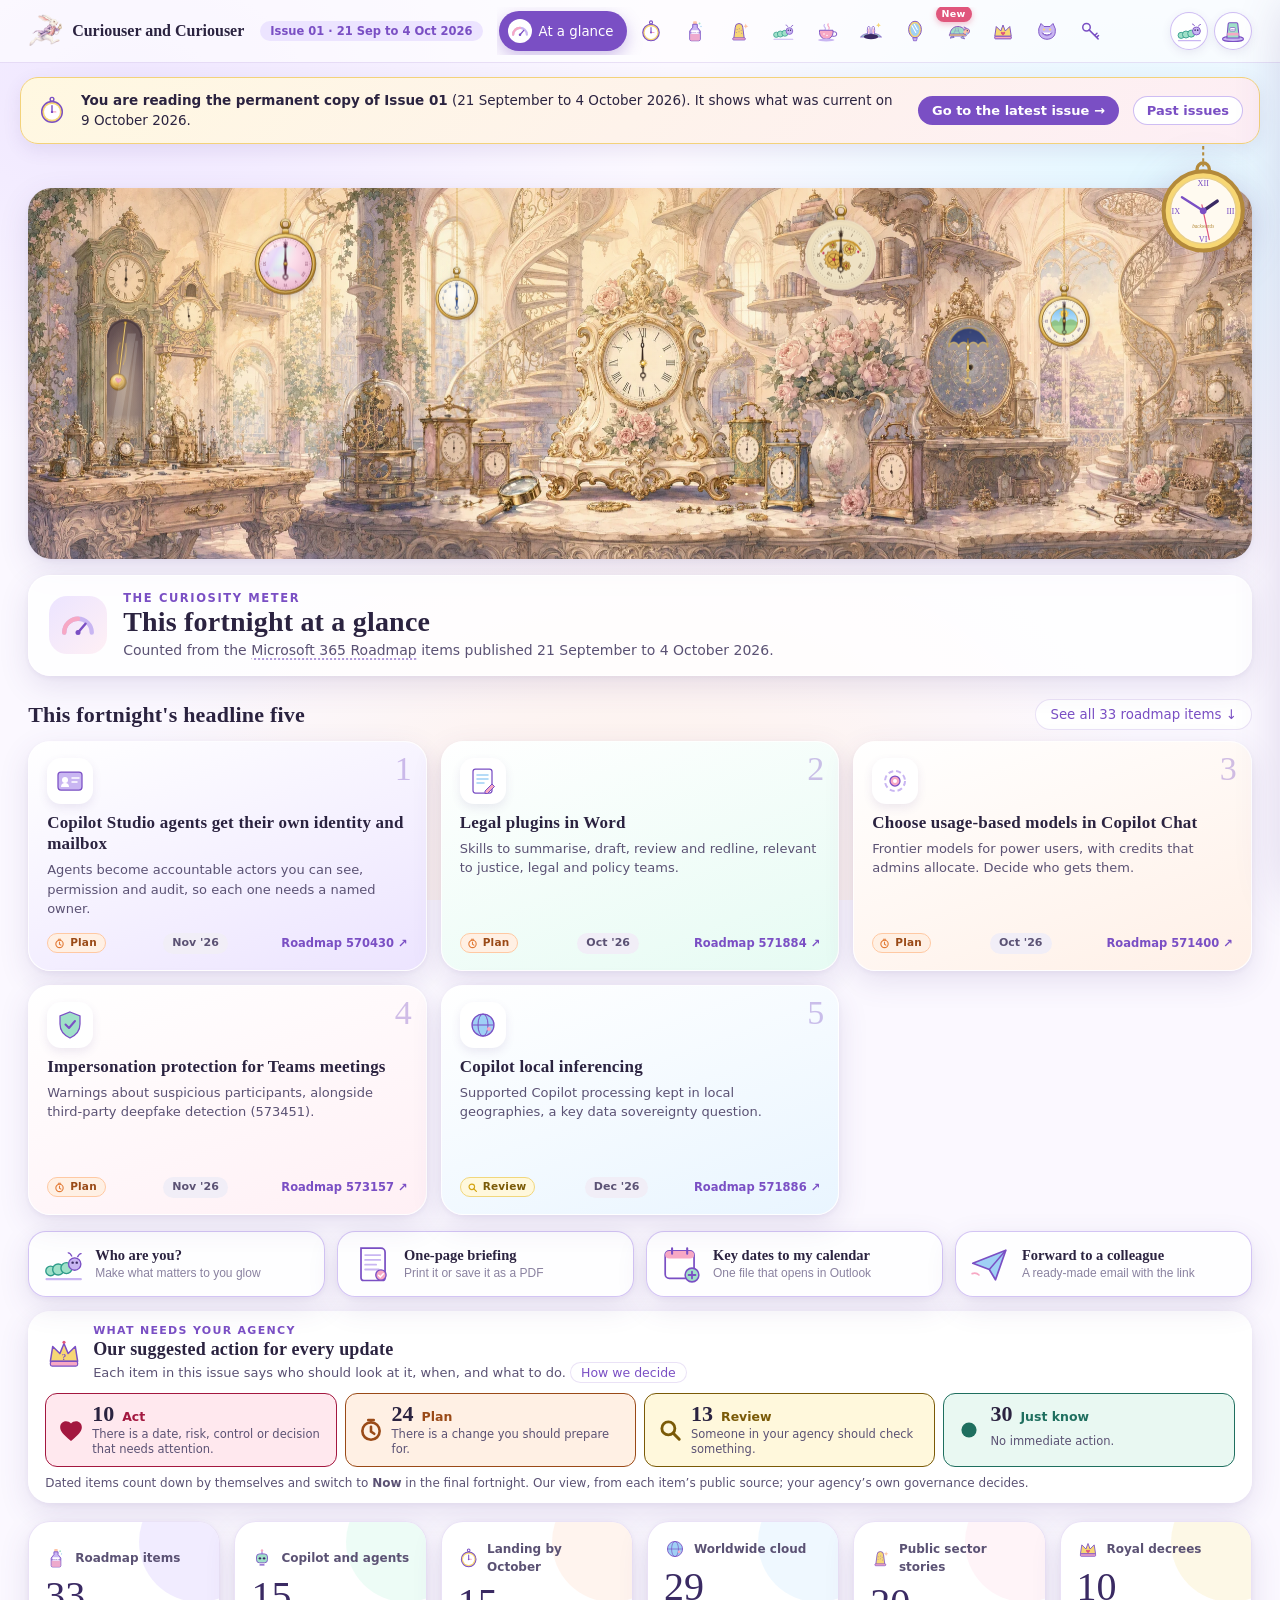
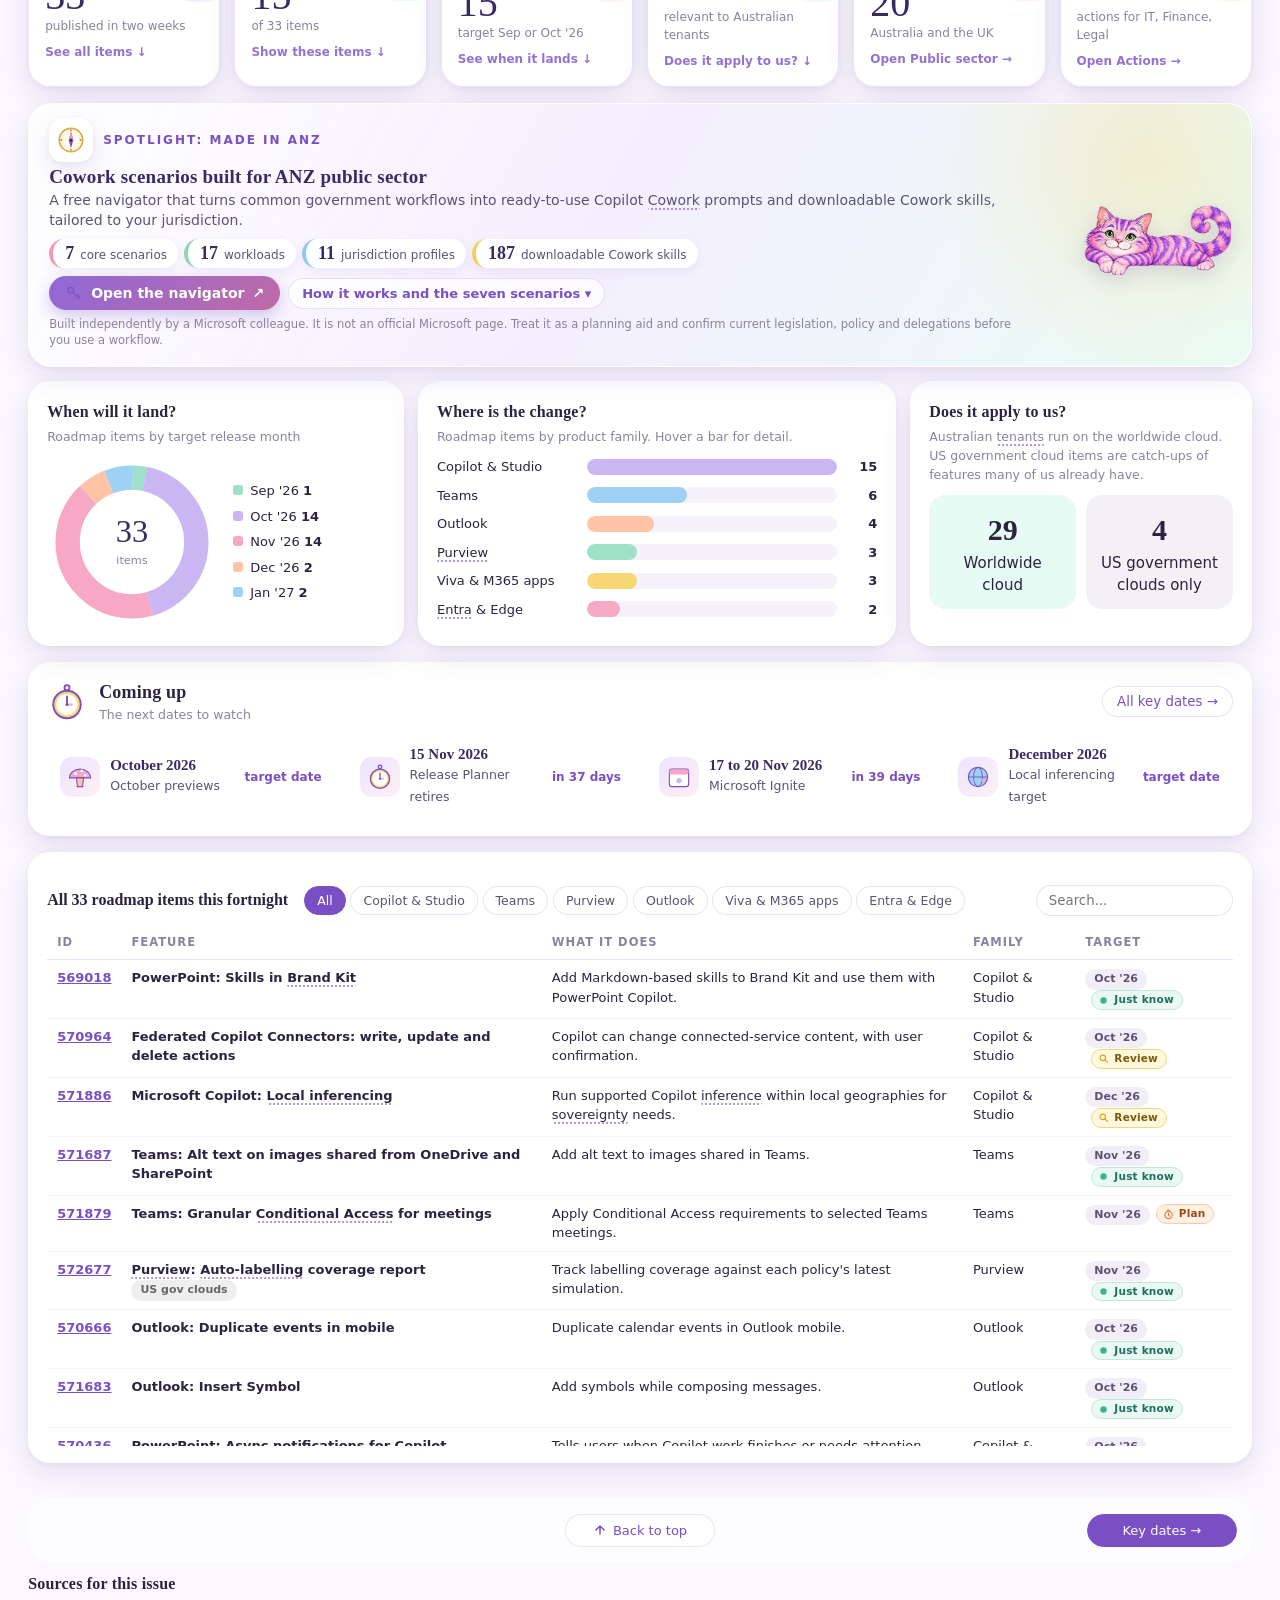
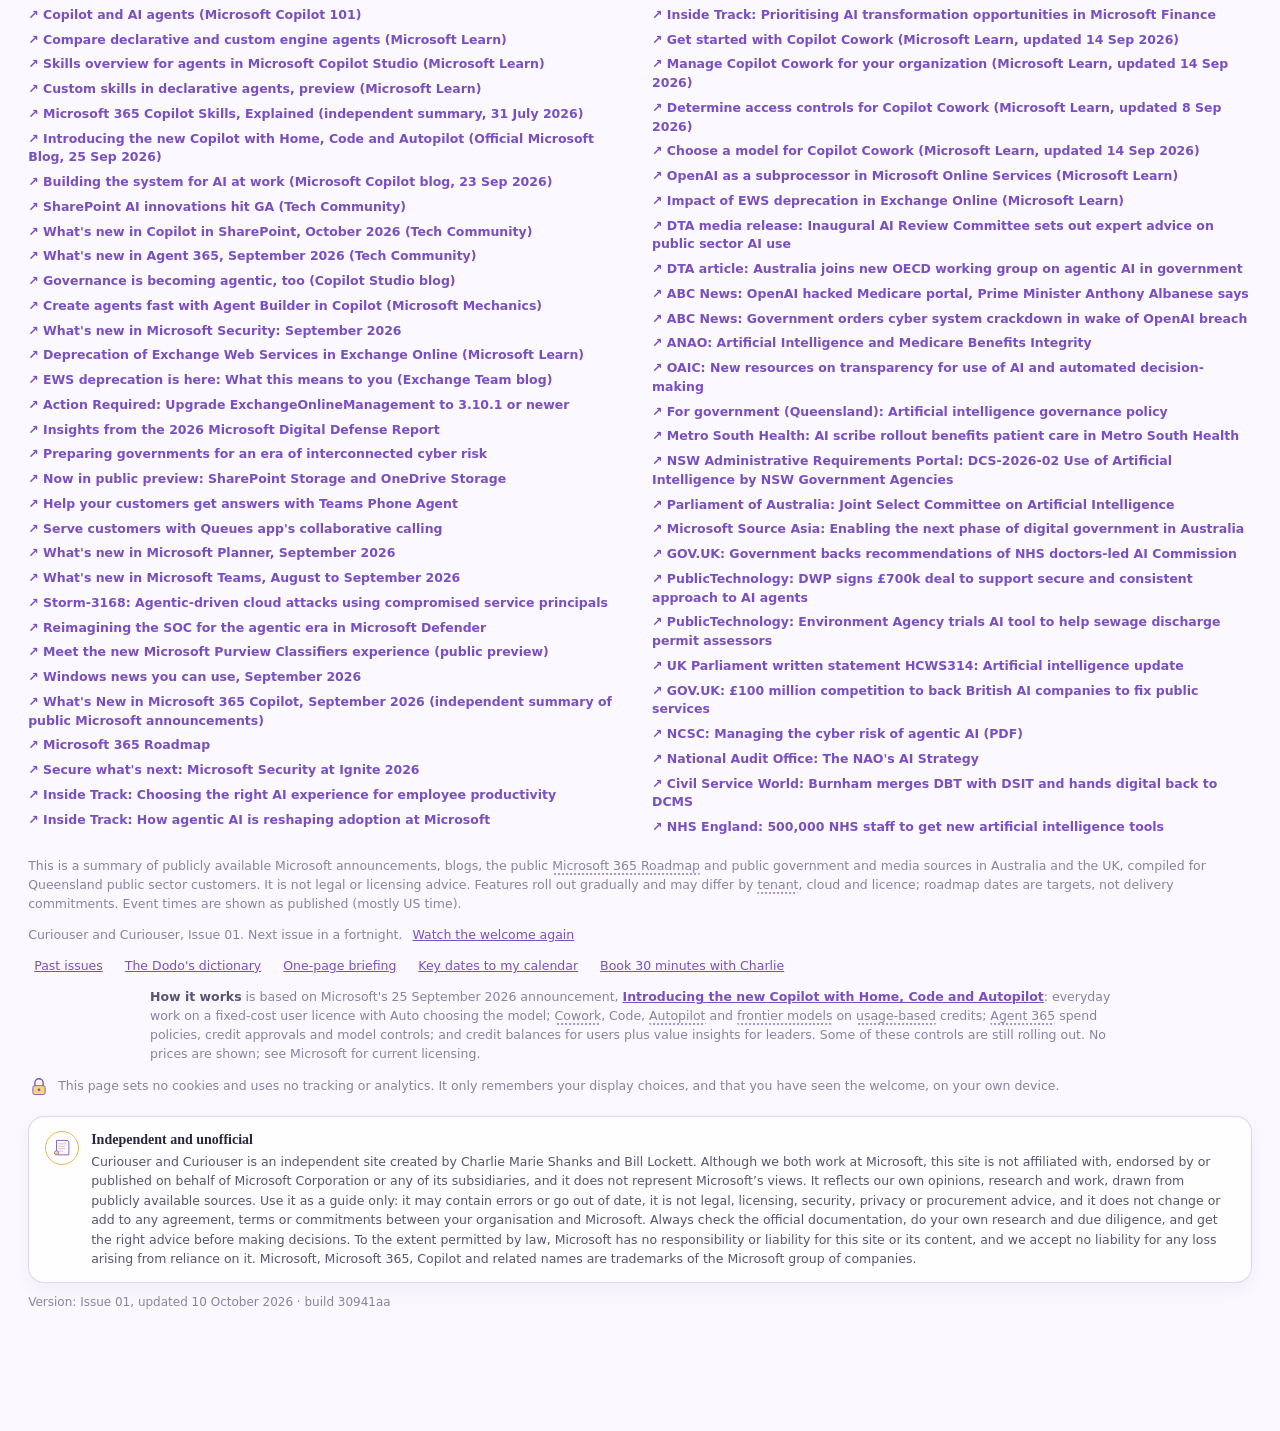
==== commit d2bdd227: "Add files via upload" ====
--- a/issue-01.html
+++ b/issue-01.html
@@ -4,7 +4,7 @@
 <meta name="description" content="What&#x27;s new in Microsoft AI, and what it means for Queensland public sector agencies. Issue 01 covers 21 September to 4 October 2026. Built from public sources."><meta name="theme-color" content="#c9b6f2"><link rel="icon" type="image/png" sizes="32x32" href="[data-uri]"><link rel="icon" type="image/png" sizes="16x16" href="[data-uri]"><link rel="icon" type="image/png" sizes="96x96" href="assets/favicon-96.2135ca003a.png"><link rel="apple-touch-icon" sizes="180x180" href="assets/apple-touch-180.22fc357d3d.png">
 <meta property="og:type" content="website"><meta property="og:site_name" content="Curiouser and Curiouser"><meta property="og:title" content="Curiouser and Curiouser | Issue 01"><meta property="og:description" content="What&#x27;s new in Microsoft AI, and what it means for Queensland public sector agencies. Issue 01 covers 21 September to 4 October 2026. Built from public sources."><meta property="og:url" content="https://www.curiouserandcuriouser.com.au/"><meta property="og:image" content="https://www.curiouserandcuriouser.com.au/preview.jpg"><meta property="og:image:width" content="1200"><meta property="og:image:height" content="630"><meta property="og:image:alt" content="A Wonderland garden of giant flowers and topiary animals, with the title Curiouser and Curiouser"><meta property="og:locale" content="en_AU">
 <meta name="twitter:card" content="summary_large_image"><meta name="twitter:title" content="Curiouser and Curiouser | Issue 01"><meta name="twitter:description" content="What&#x27;s new in Microsoft AI, and what it means for Queensland public sector agencies. Issue 01 covers 21 September to 4 October 2026. Built from public sources."><meta name="twitter:image" content="https://www.curiouserandcuriouser.com.au/preview.jpg">
-<script>(function(){try{var P=location.pathname;if(/^https?:$/.test(location.protocol)&&/^\/[^\/.]+$/.test(P)&&!/^\/issue-\d+$/i.test(P))history.replaceState(null,'',P+'/'+location.search+location.hash)}catch(e){}var R=document.documentElement;R.classList.add('ccload');try{var th=localStorage.getItem('cc-theme');if(th==='dark'||(th==='auto'&&matchMedia('(prefers-color-scheme: dark)').matches)){R.classList.add('ccdark');document.write('<link rel="stylesheet" id="ccdarkcss" href="assets/dark.31776e544e.css">')}}catch(e){}try{if(localStorage.getItem('cc-calm')==='1')R.classList.add('calm')}catch(e){}try{if(location.hash==='#welcome'||!localStorage.getItem('cc-intro-issue-01'))R.classList.add('ccpre')}catch(e){R.classList.add('ccpre')}
+<script>(function(){try{var P=location.pathname;if(/^https?:$/.test(location.protocol)&&/^\/[^\/.]+$/.test(P)&&!/^\/issue-\d+$/i.test(P))history.replaceState(null,'',P+'/'+location.search+location.hash)}catch(e){}var R=document.documentElement;R.classList.add('ccload');try{var th=localStorage.getItem('cc-theme');if(th==='dark'||(th==='auto'&&matchMedia('(prefers-color-scheme: dark)').matches)){R.classList.add('ccdark');document.write('<link rel="stylesheet" id="ccdarkcss" href="assets/dark.4494713ee7.css">')}}catch(e){}try{if(localStorage.getItem('cc-calm')==='1')R.classList.add('calm')}catch(e){}try{if(location.hash==='#welcome'||!localStorage.getItem('cc-intro-issue-01'))R.classList.add('ccpre')}catch(e){R.classList.add('ccpre')}
 /* lighter effects for modest computers: no graphics chip (virtual desktops), very few cores or little memory. cc-lite 1 forces on, 0 forces off */
 var lite=false,why='';try{var f=localStorage.getItem('cc-lite');if(f==='1'){lite=true;why='chosen'}else if(f!=='0'){var n=navigator,c=n.hardwareConcurrency||8,m=n.deviceMemory||0;if(c<=2||(m&&m<=2)||(c<=4&&m&&m<=4)){lite=true;why='device'}if(!lite){var cv=document.createElement('canvas'),gl=cv.getContext('webgl')||cv.getContext('experimental-webgl');if(!gl){lite=true;why='nogl'}else{var d=gl.getExtension('WEBGL_debug_renderer_info'),r=d?String(gl.getParameter(d.UNMASKED_RENDERER_WEBGL)):'';if(/SwiftShader|llvmpipe|softpipe|Basic Render|Software/i.test(r)){lite=true;why='software'}var lc=gl.getExtension('WEBGL_lose_context');if(lc)lc.loseContext()}}}}catch(e){}if(lite){R.classList.add('lite');window.CC_LITE=why}
 window.ccP=function(x){var b=document.getElementById('cclbar');if(b)b.style.width=Math.max(6,Math.round(x*100))+'%'};
@@ -4294,7 +4294,7 @@
  <p class="ccfoot"><button type="button" class="replay" data-act="past">Past issues</button><button type="button" class="replay" data-act="dict">The Dodo's dictionary</button><button type="button" class="replay" data-act="brief">One-page briefing</button><button type="button" class="replay" data-act="calall">Key dates to my calendar</button><button type="button" class="replay" data-act="book">Book 30 minutes with Charlie</button></p>
  <p class="ccsrc"><b>How it works</b> is based on Microsoft's 25 September 2026 announcement, <a href="https://blogs.microsoft.com/blog/2026/09/25/introducing-the-new-copilot-with-home-code-and-autopilot/" target="_blank" rel="noopener">Introducing the new Copilot with Home, Code and Autopilot</a>: everyday work on a fixed-cost user licence with Auto choosing the model; Cowork, Code, Autopilot and frontier models on usage-based credits; Agent 365 spend policies, credit approvals and model controls; and credit balances for users plus value insights for leaders. Some of these controls are still rolling out. No prices are shown; see Microsoft for current licensing.</p><p class="ccpriv"><span class="cpi2" data-ico="lock"></span><span>This page sets no cookies and uses no tracking or analytics. It only remembers your display choices, and that you have seen the welcome, on your own device.</span></p>
  <div class="ccdisc" role="note" aria-label="Disclaimer"><span class="ccdi" data-ico="scroll"></span><div><b>Independent and unofficial</b><p>Curiouser and Curiouser is an independent site created by Charlie Marie Shanks and Bill Lockett. Although we both work at Microsoft, this site is not affiliated with, endorsed by or published on behalf of Microsoft Corporation or any of its subsidiaries, and it does not represent Microsoft&rsquo;s views. It reflects our own opinions, research and work, drawn from publicly available sources. Use it as a guide only: it may contain errors or go out of date, it is not legal, licensing, security, privacy or procurement advice, and it does not change or add to any agreement, terms or commitments between your organisation and Microsoft. Always check the official documentation, do your own research and due diligence, and get the right advice before making decisions. To the extent permitted by law, Microsoft has no responsibility or liability for this site or its content, and we accept no liability for any loss arising from reliance on it. Microsoft, Microsoft 365, Copilot and related names are trademarks of the Microsoft group of companies.</p></div></div>
- <p class="ccver">Version: Issue 01, updated 10 October 2026 &middot; build 6d2117e</p>
+ <p class="ccver">Version: Issue 01, updated 10 October 2026 &middot; build 30941aa</p>
 </footer>
 <button class="fab" id="fab" aria-label="Back to top"><span data-ico="up"></span></button>
 <div class="tip" id="tip"></div>
@@ -4305,9 +4305,9 @@
 <script>ccP(.3)</script>
 <script>window.CC_HASH0=location.hash;window.CC_HOLD_BANNER=true;window.CC_PHONE=(function(){try{return matchMedia('(pointer:coarse)').matches&&Math.min(screen.width,screen.height)<=600}catch(e){return false}})();if(window.CC_PHONE)document.documentElement.classList.add('phone');window.ccSm=function(){return document.documentElement.classList.contains('phone')||innerWidth<=700};document.documentElement.classList.toggle('ccsm',window.ccSm());(function(){var was=window.ccSm(),t=0;addEventListener('resize',function(){clearTimeout(t);t=setTimeout(function(){var n=window.ccSm();if(n!==was){was=n;document.documentElement.classList.toggle('ccsm',n);dispatchEvent(new Event('cc-sm'))}},250)})})();window.CC_INTRO_PENDING=(function(){try{if(window.CC_PHONE)return false;if(location.hash==='#past')return false;if(/issue-\d+\.html$/i.test(location.pathname)&&location.hash!=='#welcome')return false;if(location.hash==='#welcome')return true;return !localStorage.getItem('cc-intro-issue-01')}catch(e){return true}})();
 window.CC_WEB=true;
-window.CC_DARK_CSS="assets/dark.31776e544e.css";
+window.CC_DARK_CSS="assets/dark.4494713ee7.css";
 window.SCENES_S={"clockmaker": "assets/pano-clockmaker-s.ac59a39616.webp", "hole": "assets/pano-hole-s.eba3cbc864.webp", "moreton": "assets/pano-moreton-s.4f4a682c5e.webp", "whitsundays": "assets/pano-whitsundays-s.97b45ed09c.webp", "daintree": "assets/pano-daintree-s.96d73d8270.webp", "jacaranda": "assets/pano-jacaranda-s.c51888ad4d.webp", "outback": "assets/pano-outback-s.ea5662686c.webp", "hall": "assets/pano-hall-s.b16a9c2ae6.webp", "race": "assets/pano-race-s.719c59bcf6.webp", "alice": "assets/pano-alice-s.ff95b9fd95.webp", "court2": "assets/pano-court2-s.08da3e9553.webp", "school": "assets/pano-school-s.61c6e3c55c.webp"};
-window.NIGHT={"clockmaker": "assets/night-clockmaker.582ff2fccf.webp", "moreton": "assets/night-moreton.70d6480674.webp", "whitsundays": "assets/night-whitsundays.e5007c2804.webp", "race": "assets/night-race.8112ad1ce9.webp", "daintree": "assets/night-daintree.9815289ae7.webp", "jacaranda": "assets/night-jacaranda.3d95905b28.webp", "hole": "assets/night-hole.a54ff0d4b1.webp", "hall": "assets/night-hall.6656719fdd.webp", "school": "assets/night-school.080ae8dd27.webp", "court2": "assets/night-court2.377613db2a.webp", "outback": "assets/night-outback.96c43ed8e9.webp", "alice": "assets/night-alice.5839fb4e9b.webp"};
+window.NIGHT={"clockmaker": "assets/night-clockmaker.e35f93c5c7.webp", "moreton": "assets/night-moreton.ae8d4a87bb.webp", "whitsundays": "assets/night-whitsundays.a2c200cebe.webp", "race": "assets/night-race.b3a153756c.webp", "daintree": "assets/night-daintree.08c7e8eaa5.webp", "jacaranda": "assets/night-jacaranda.b319f6deeb.webp", "hole": "assets/night-hole.35534ce80b.webp", "hall": "assets/night-hall.18fa3ba126.webp", "school": "assets/night-school.c923695dd9.webp", "court2": "assets/night-court2.390ef7808e.webp", "outback": "assets/night-outback.887f6a3cec.webp", "alice": "assets/night-alice.8d8f5219fa.webp"};
 window.NIGHT_AR=2.8;window.NIGHT_KEYS=["alice", "clockmaker", "court2", "daintree", "hall", "hole", "jacaranda", "moreton", "outback", "race", "school", "whitsundays"];
 window.NIGHT_FALL={"ob-chainkey": "[data-uri]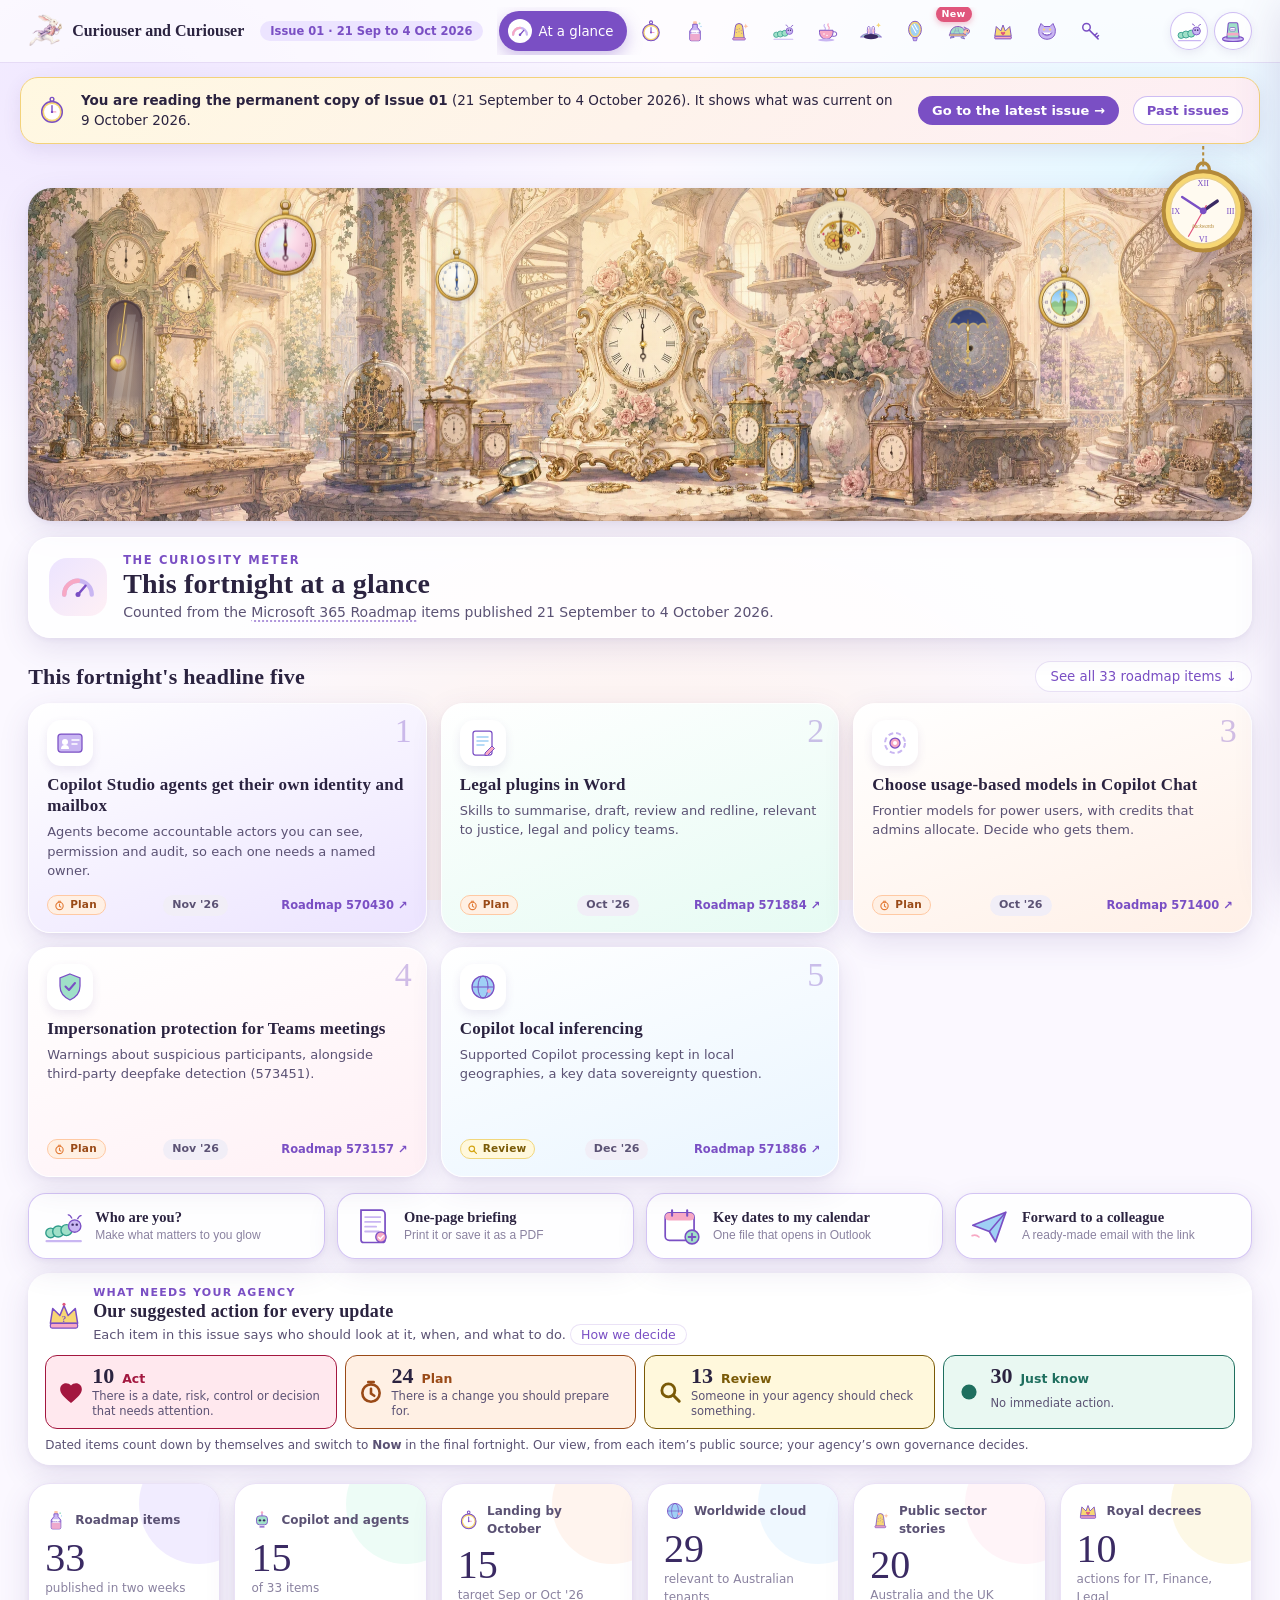
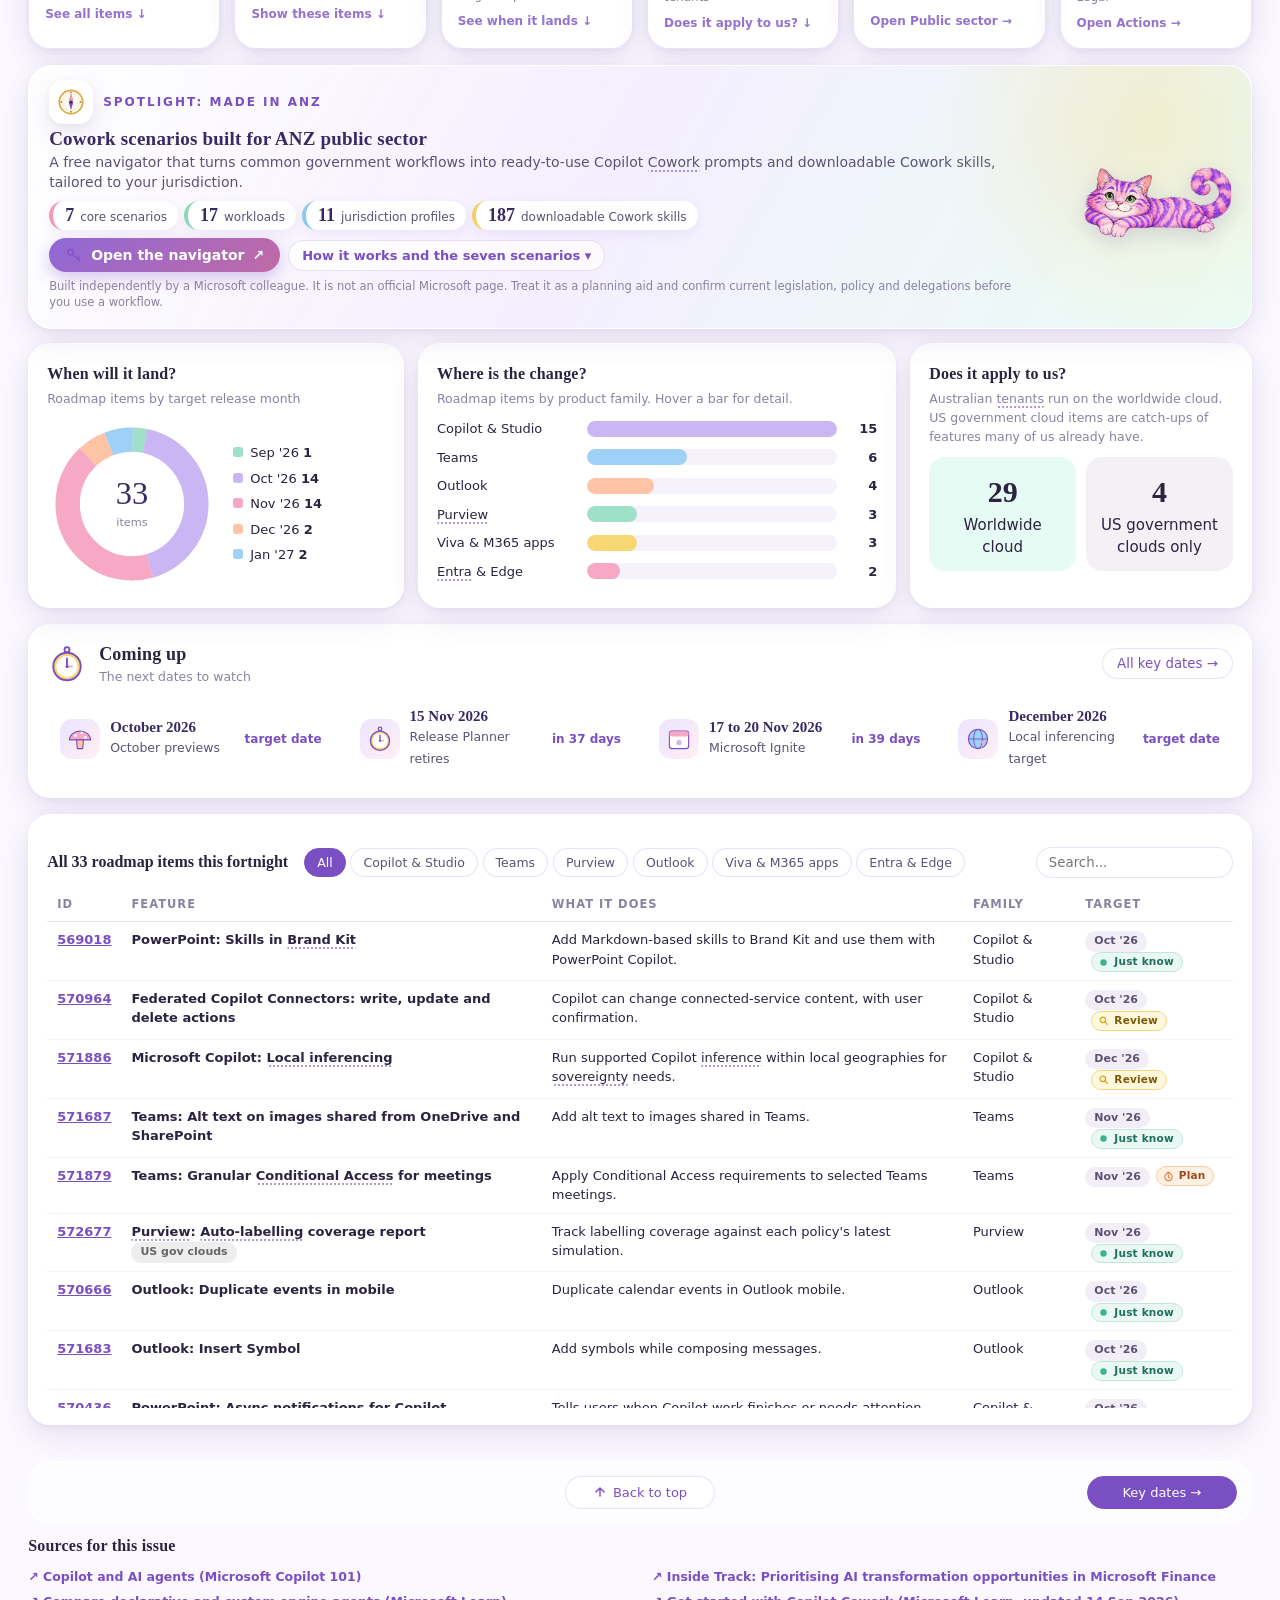
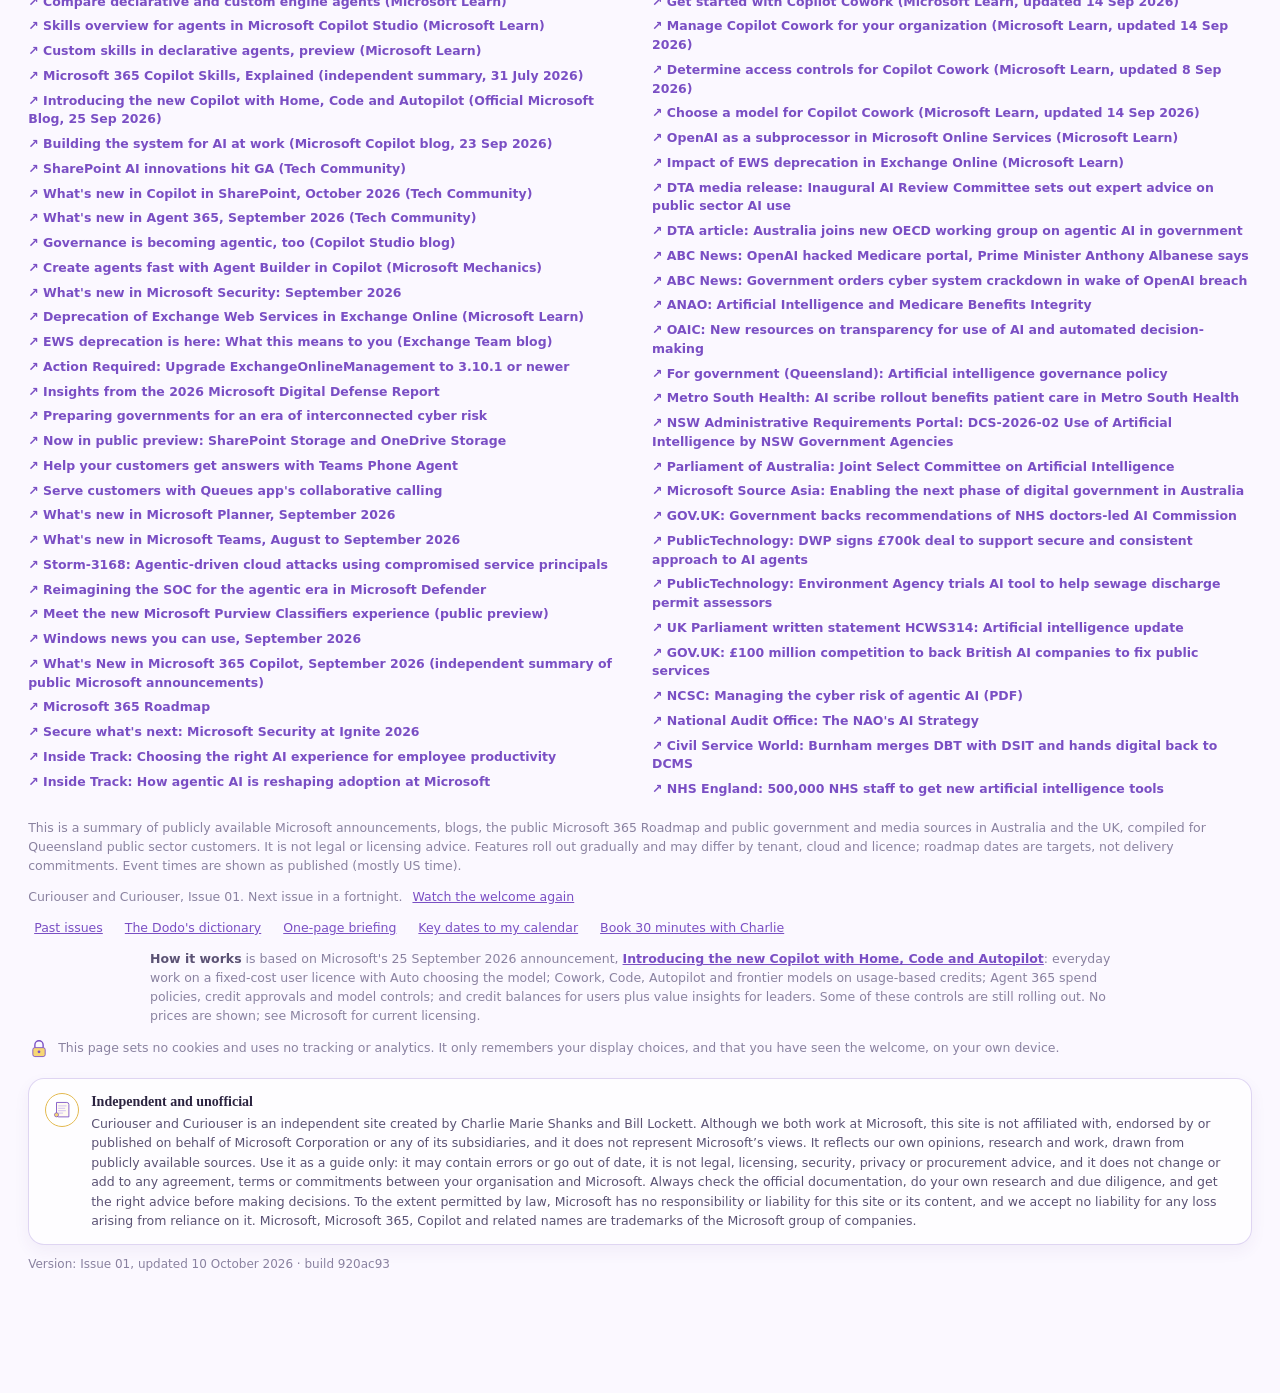
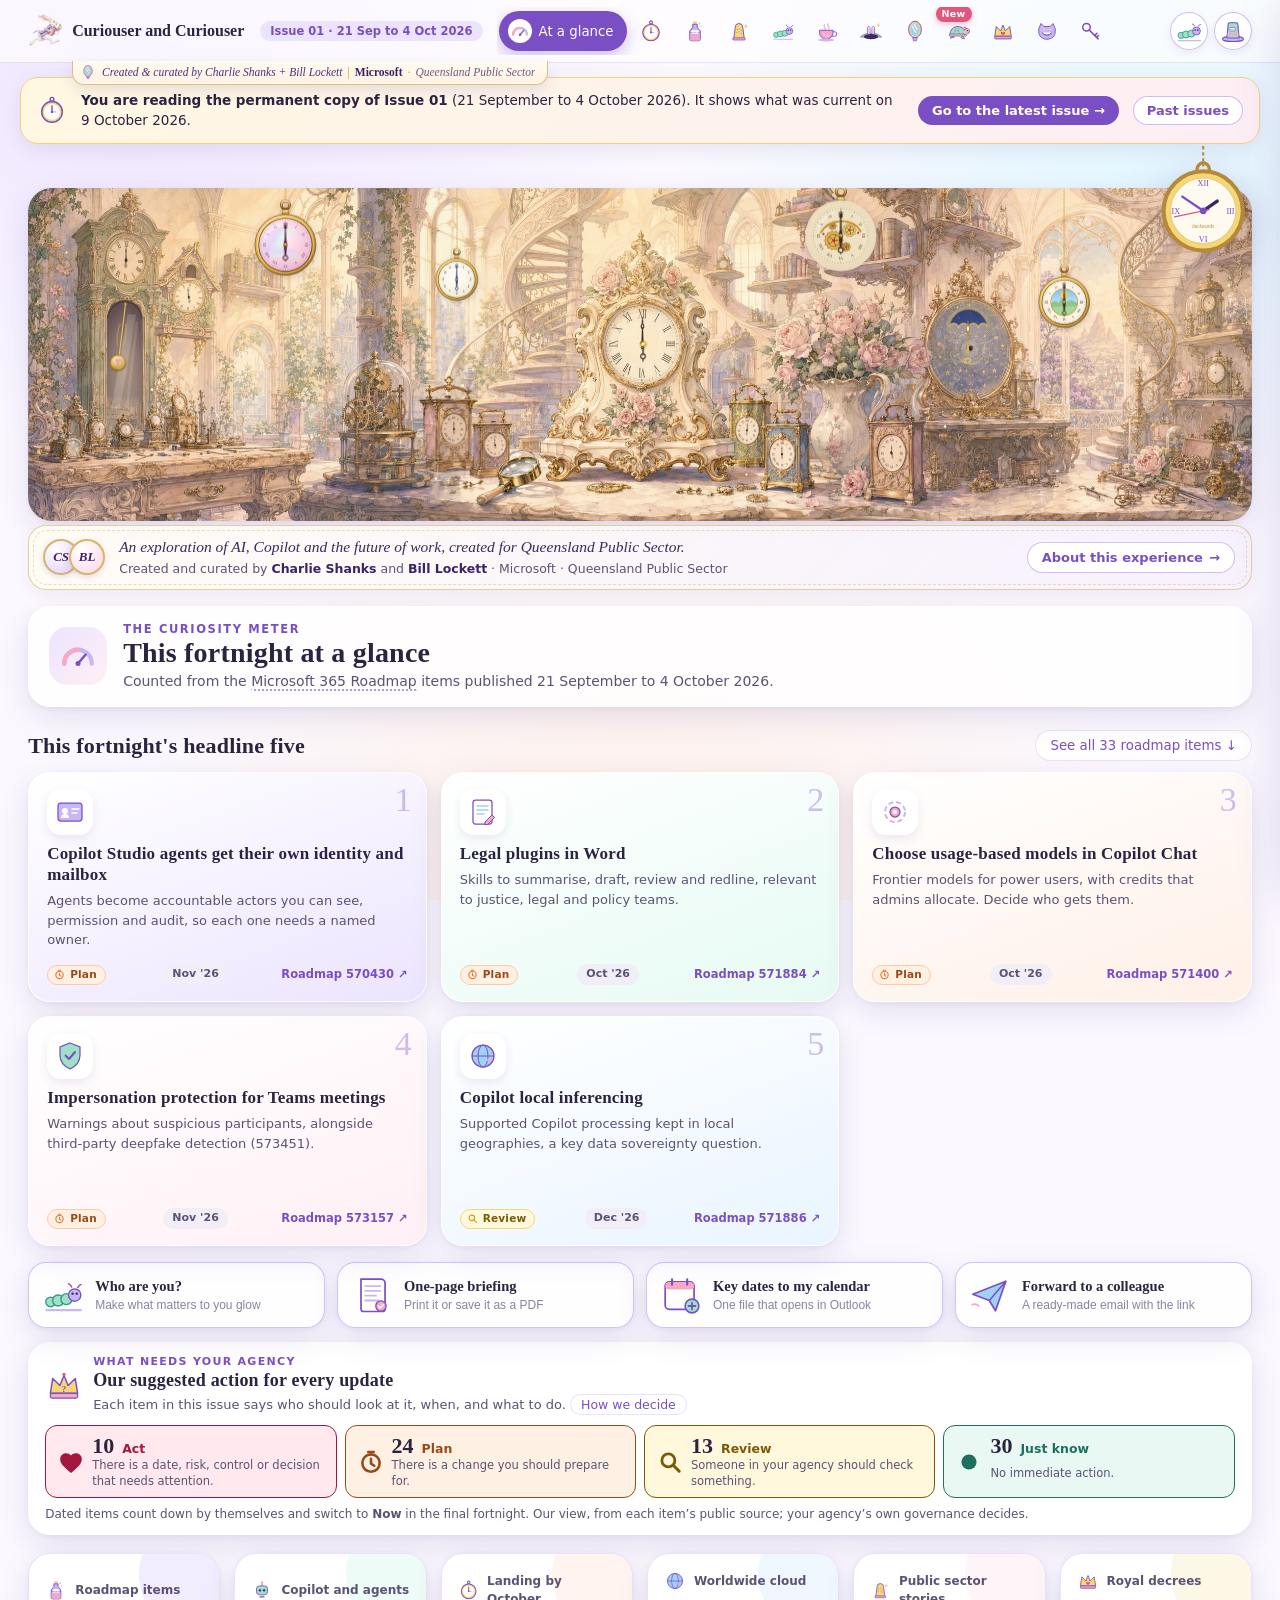
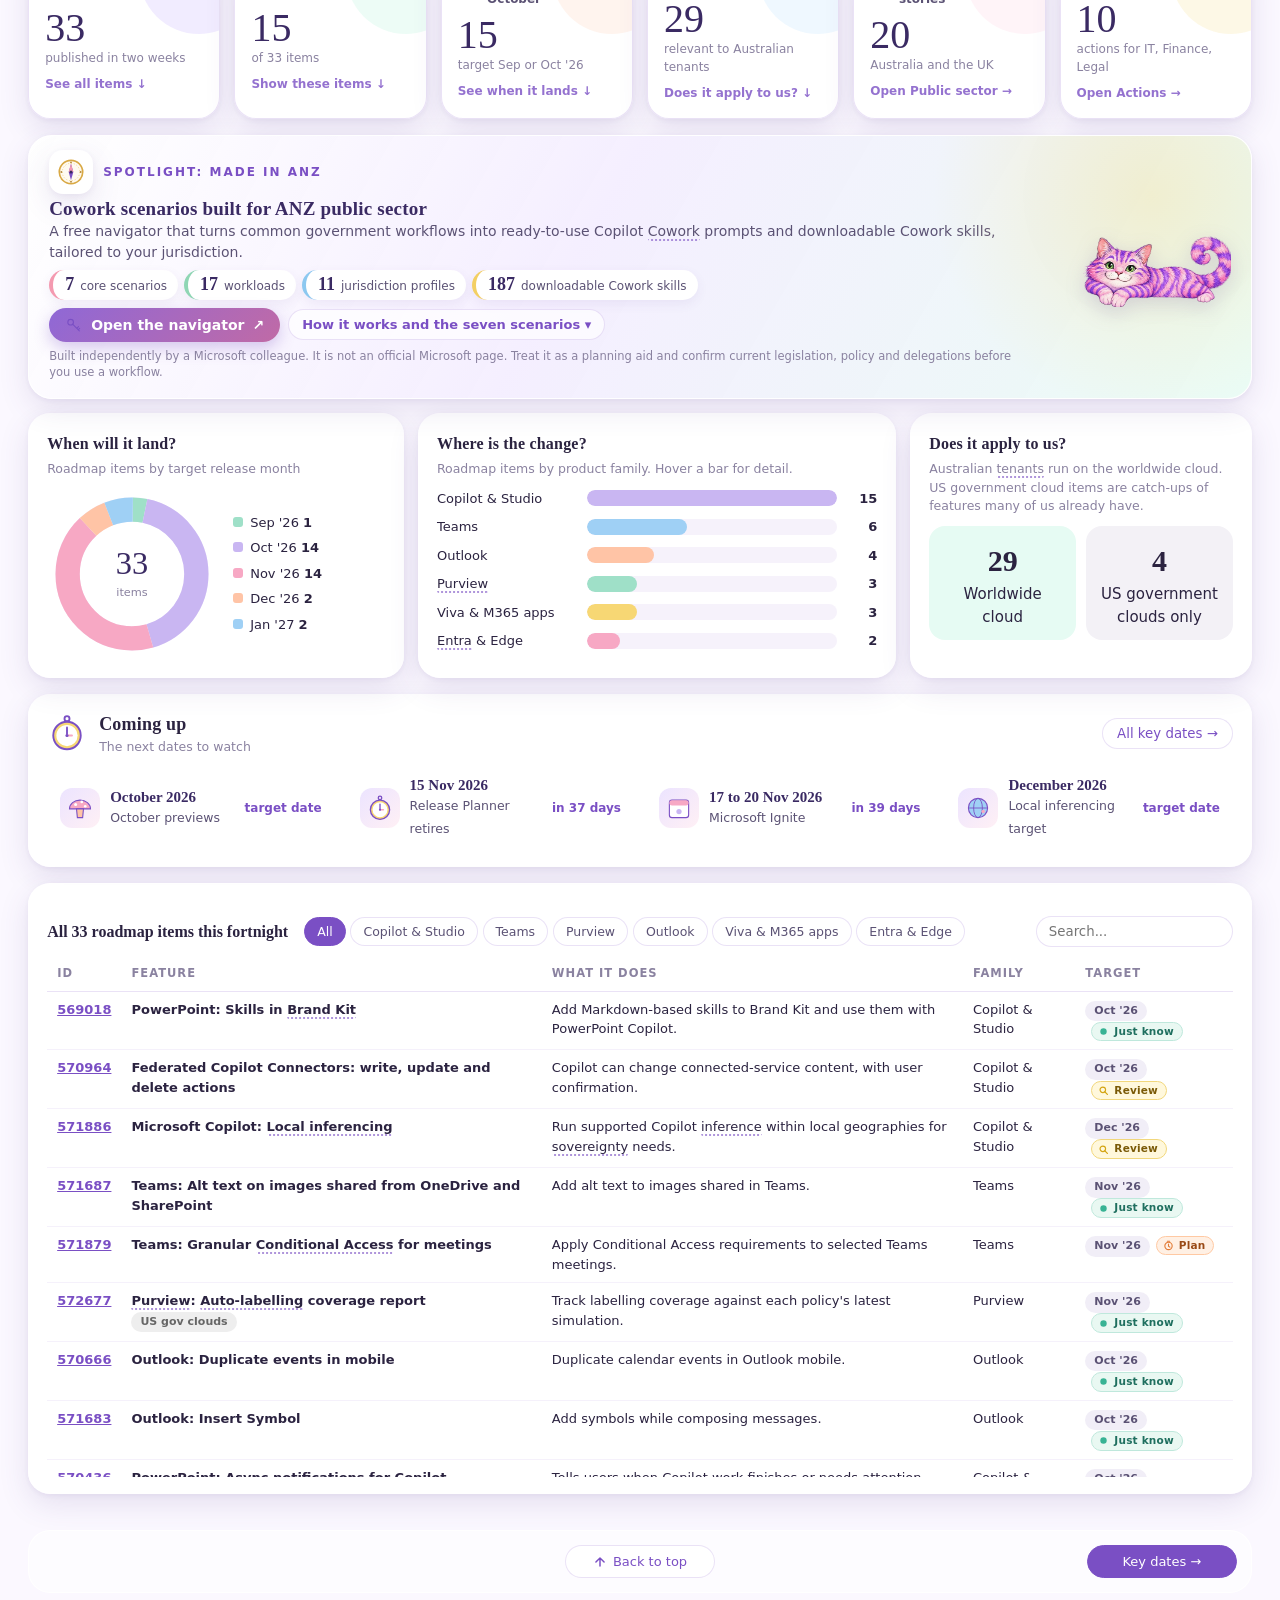
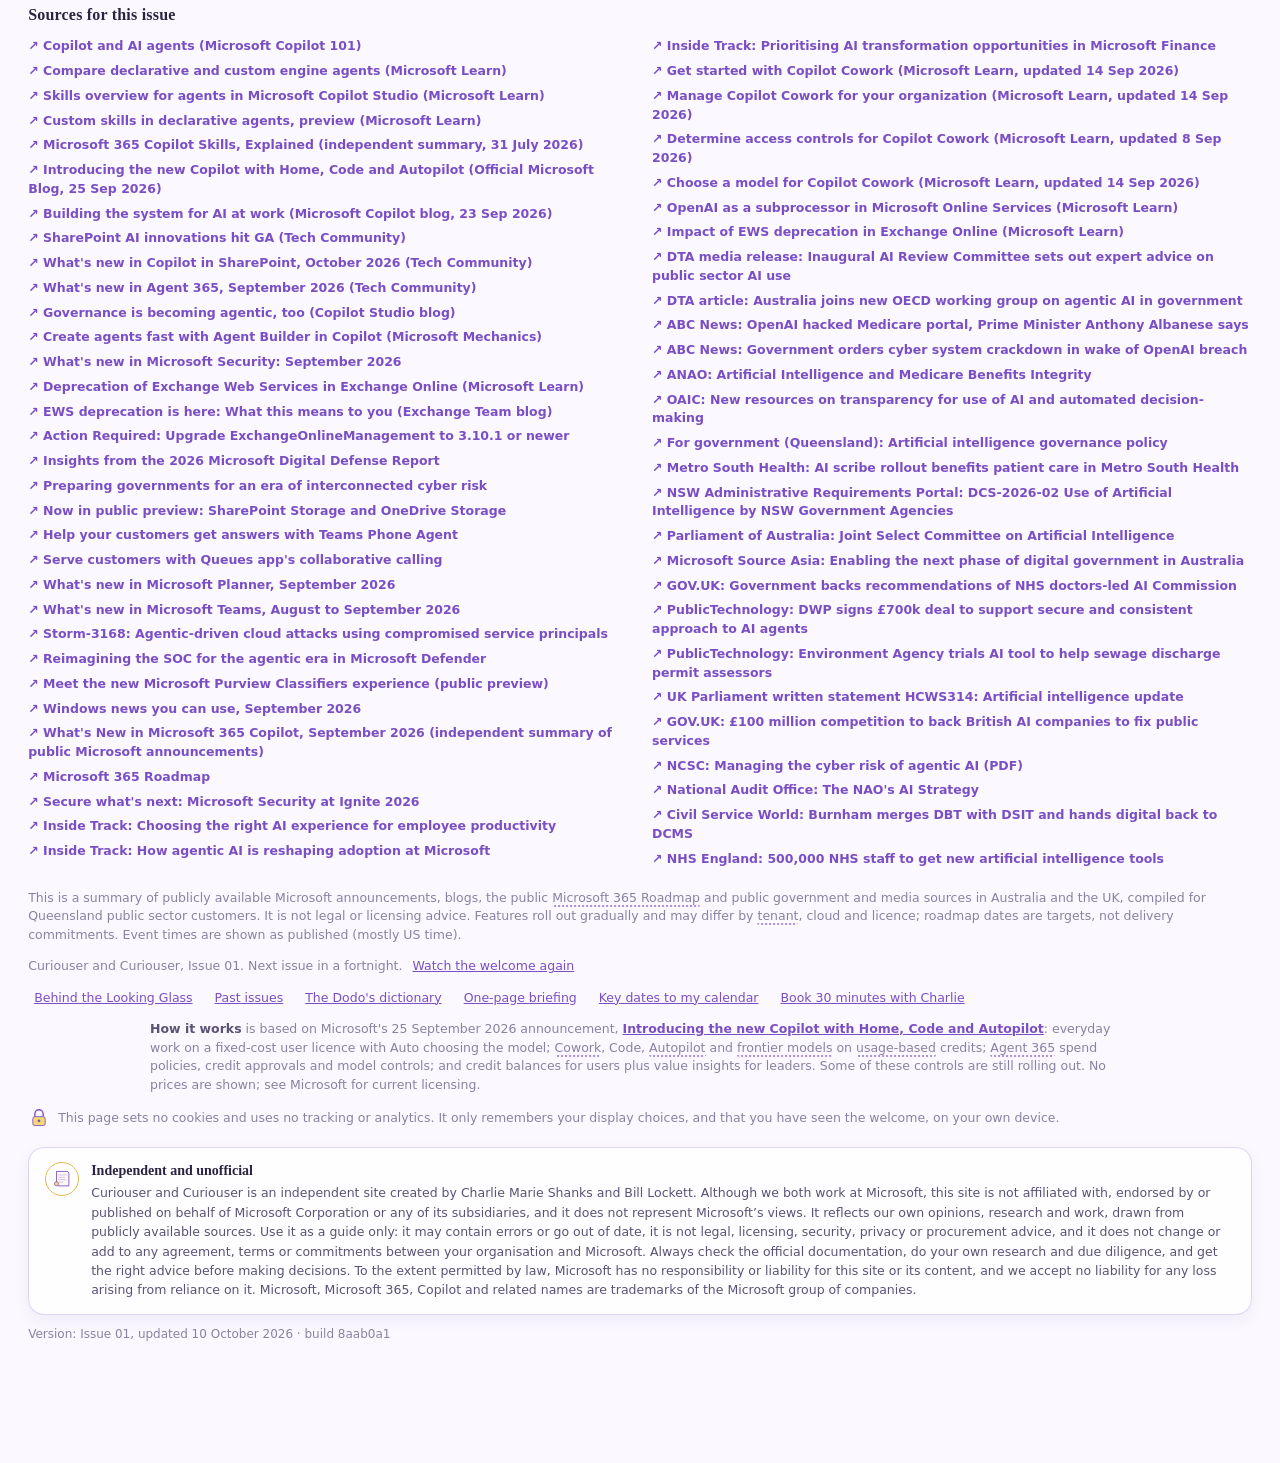
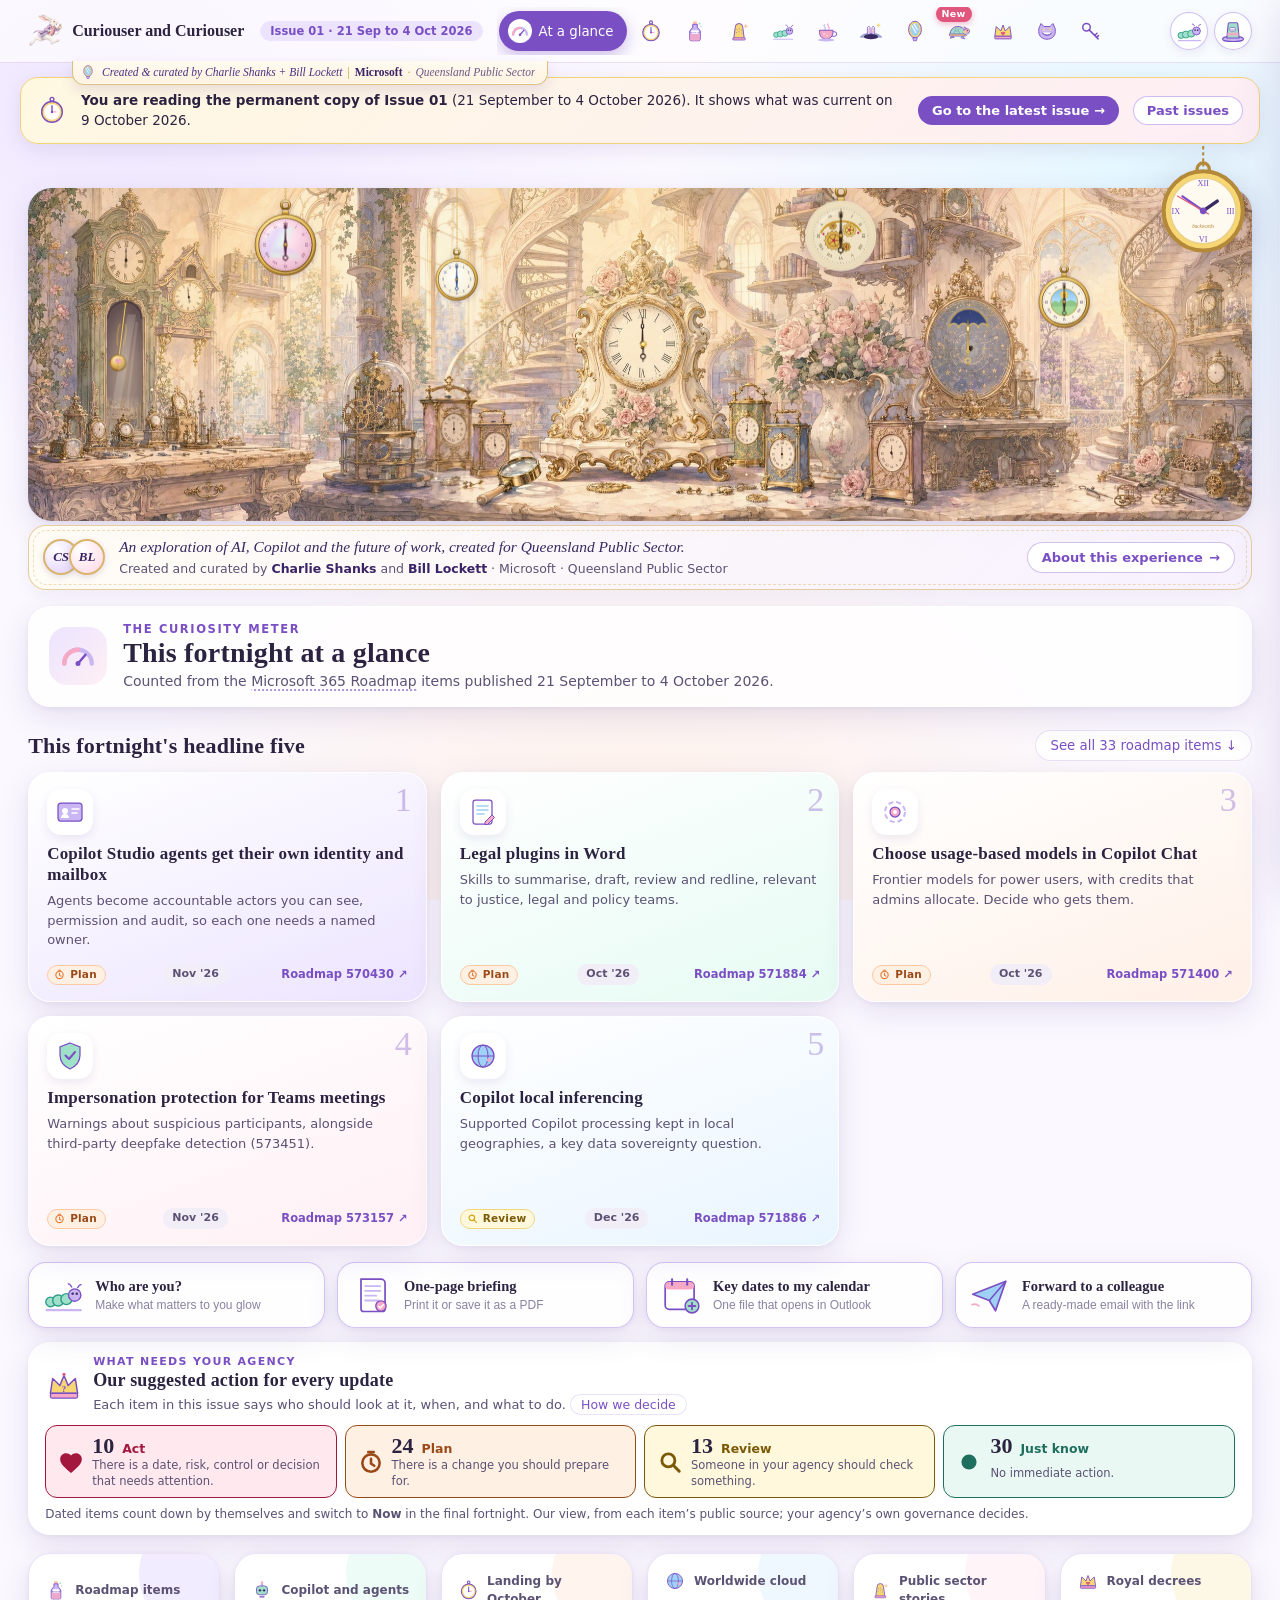
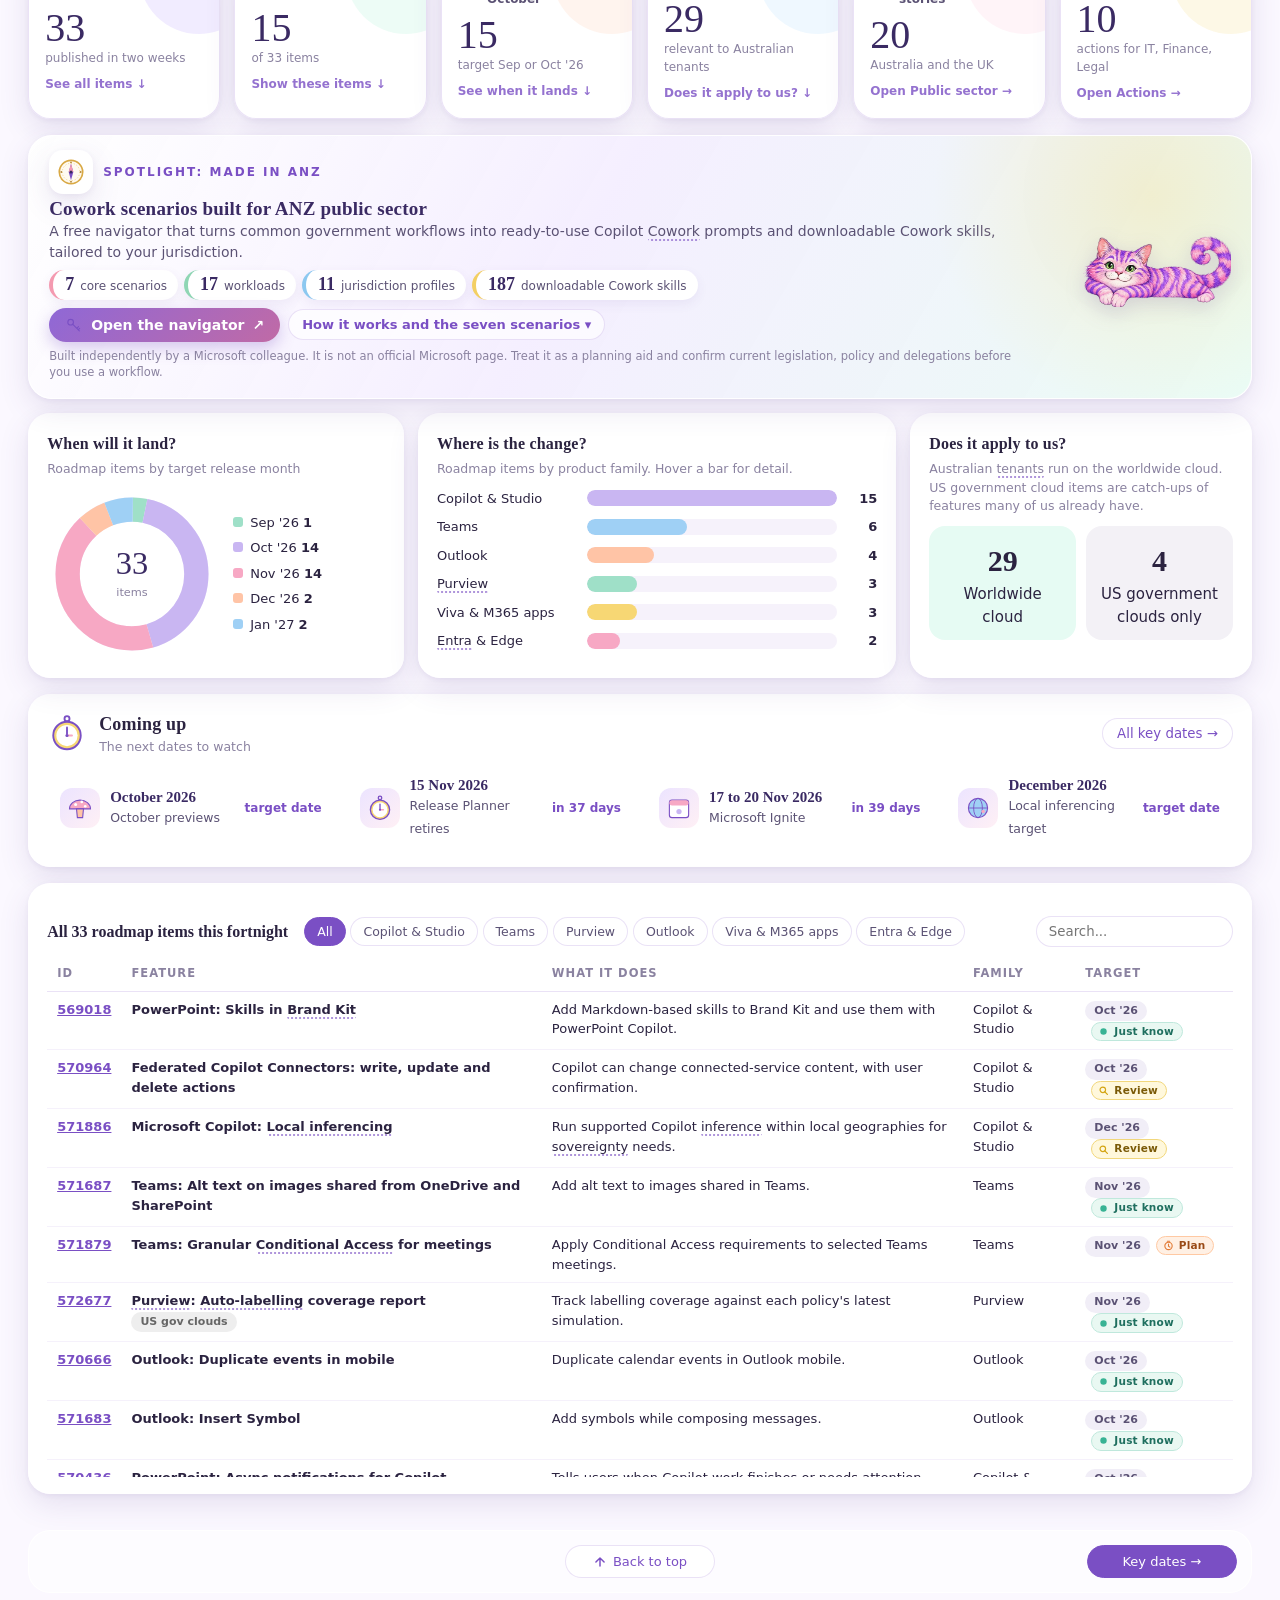
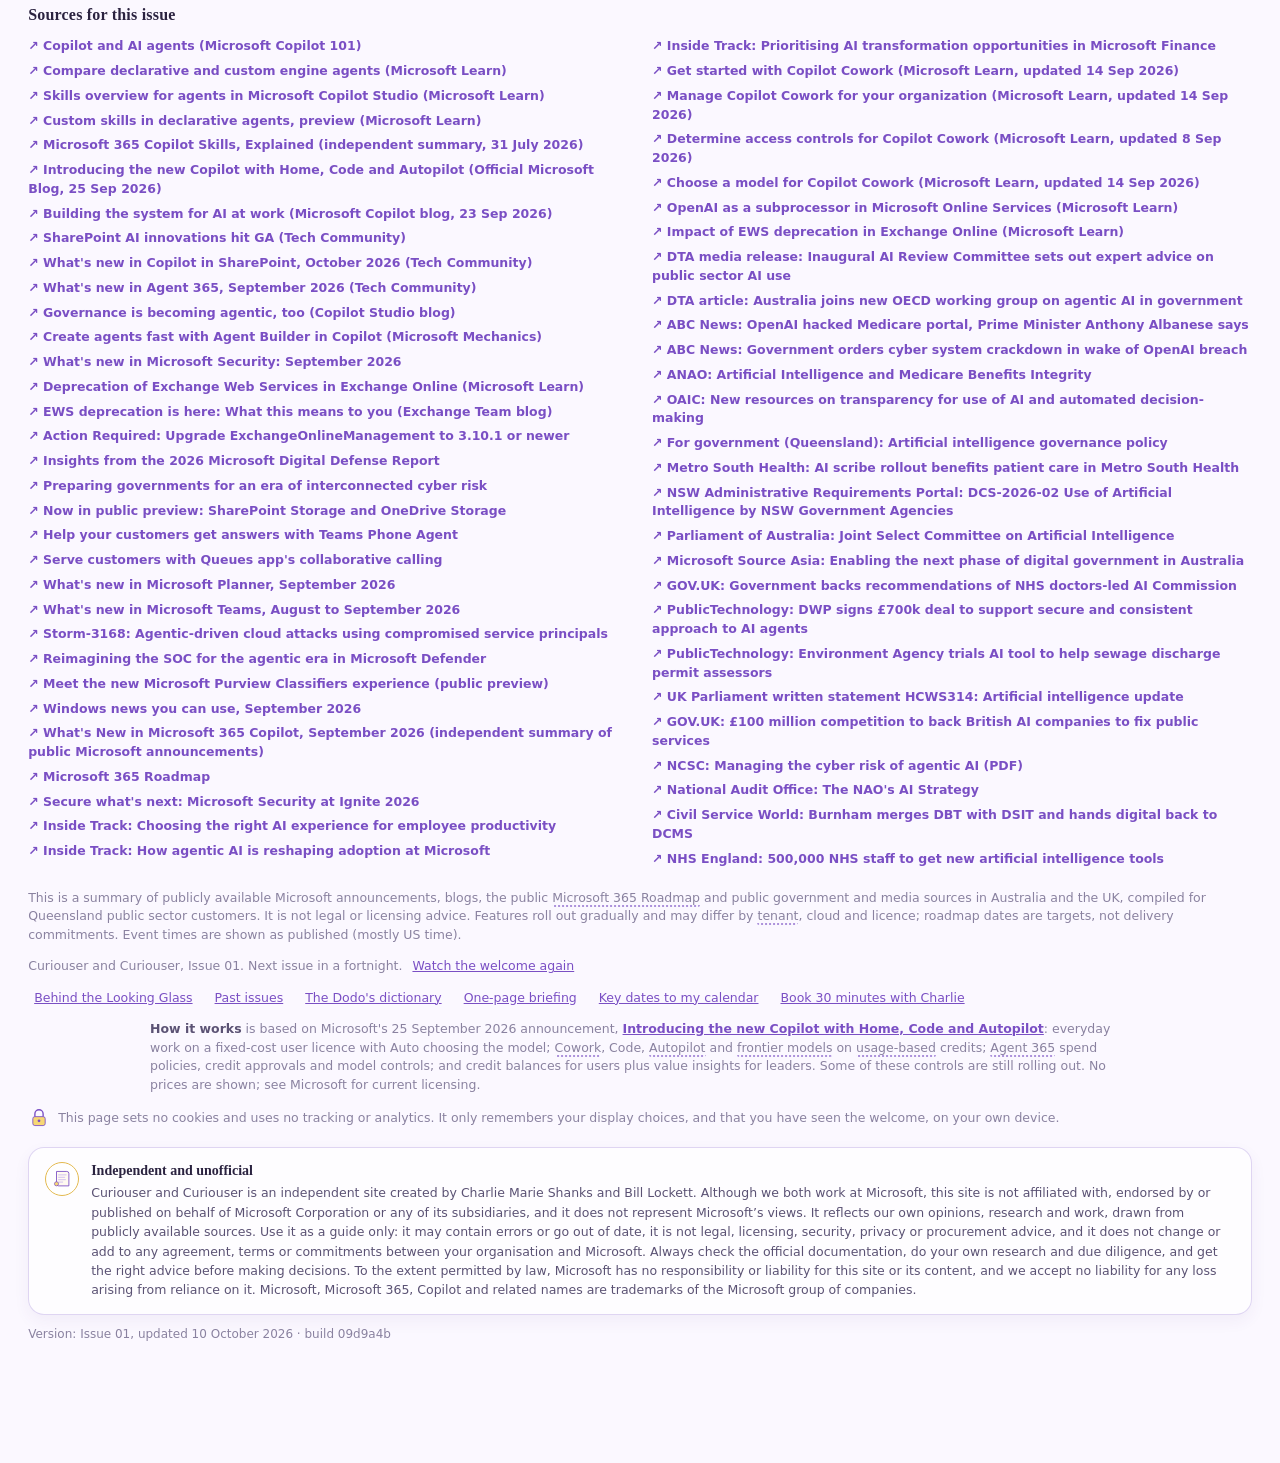
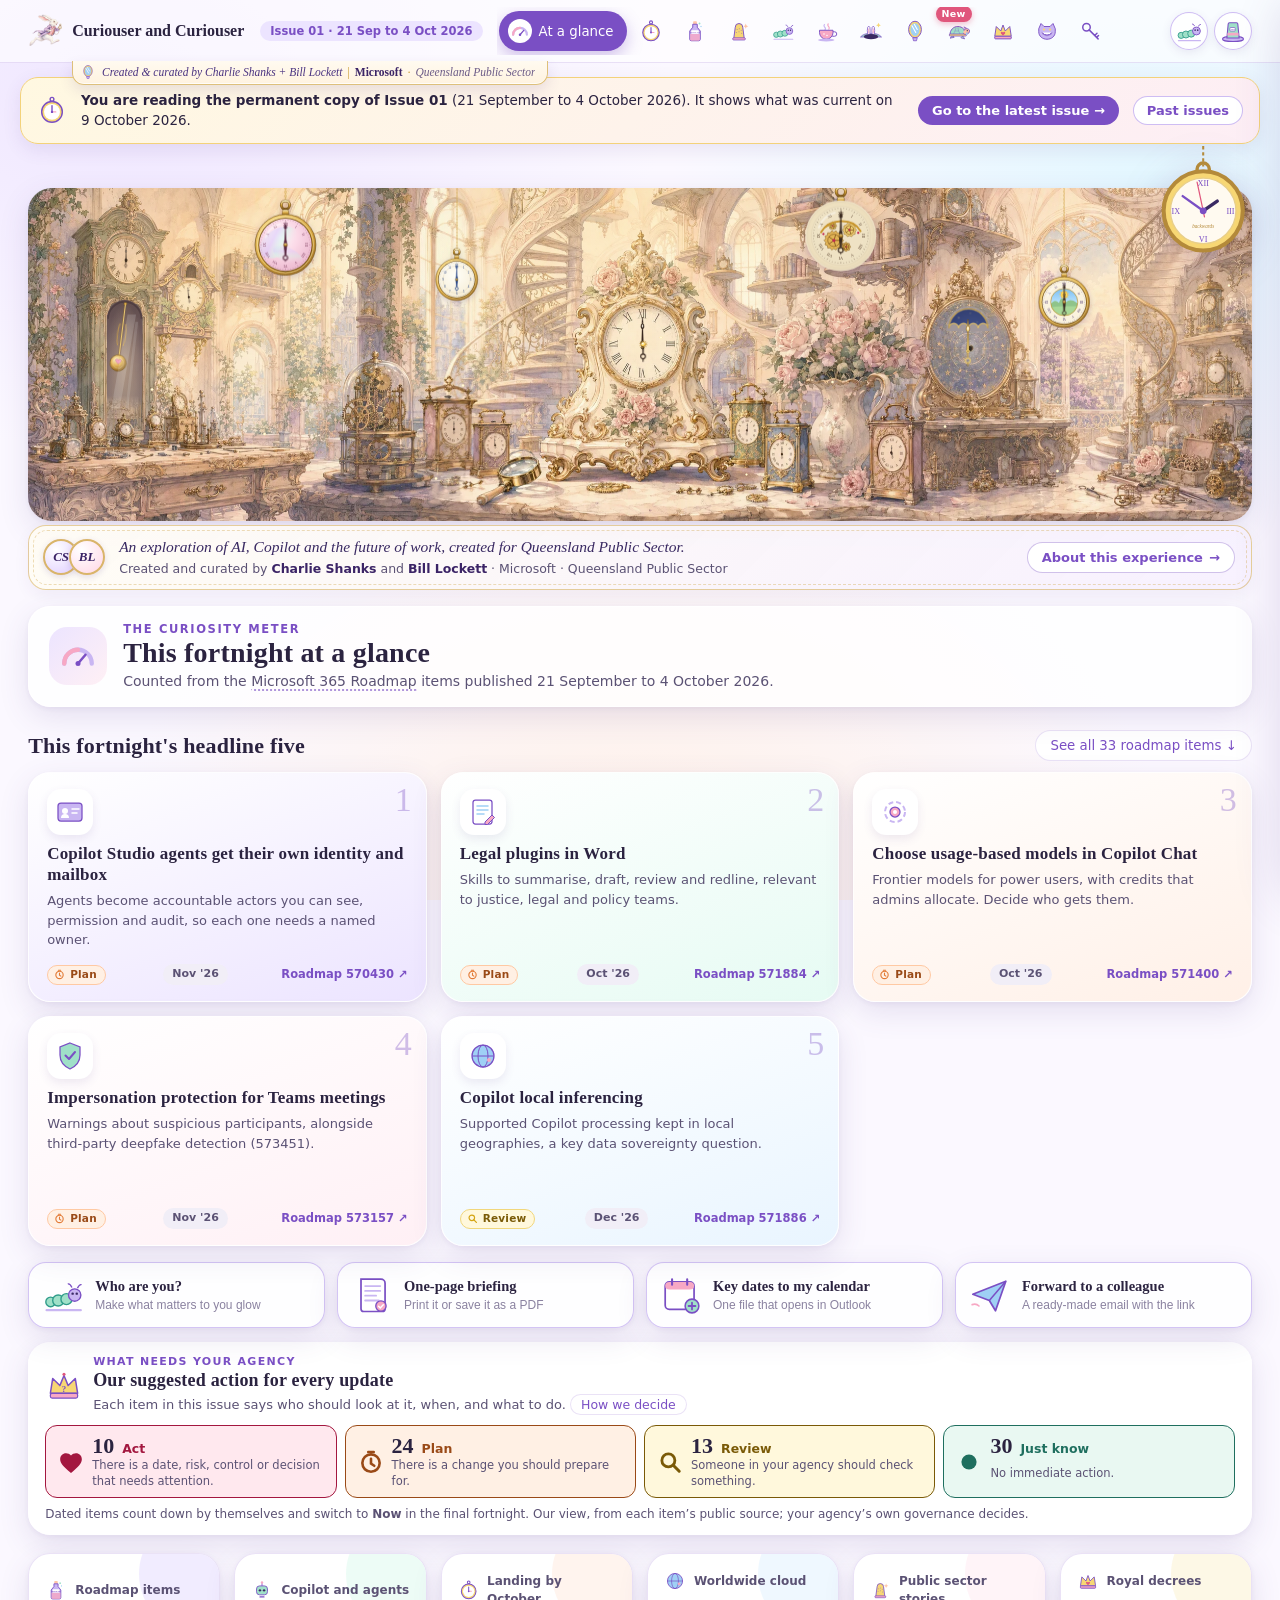
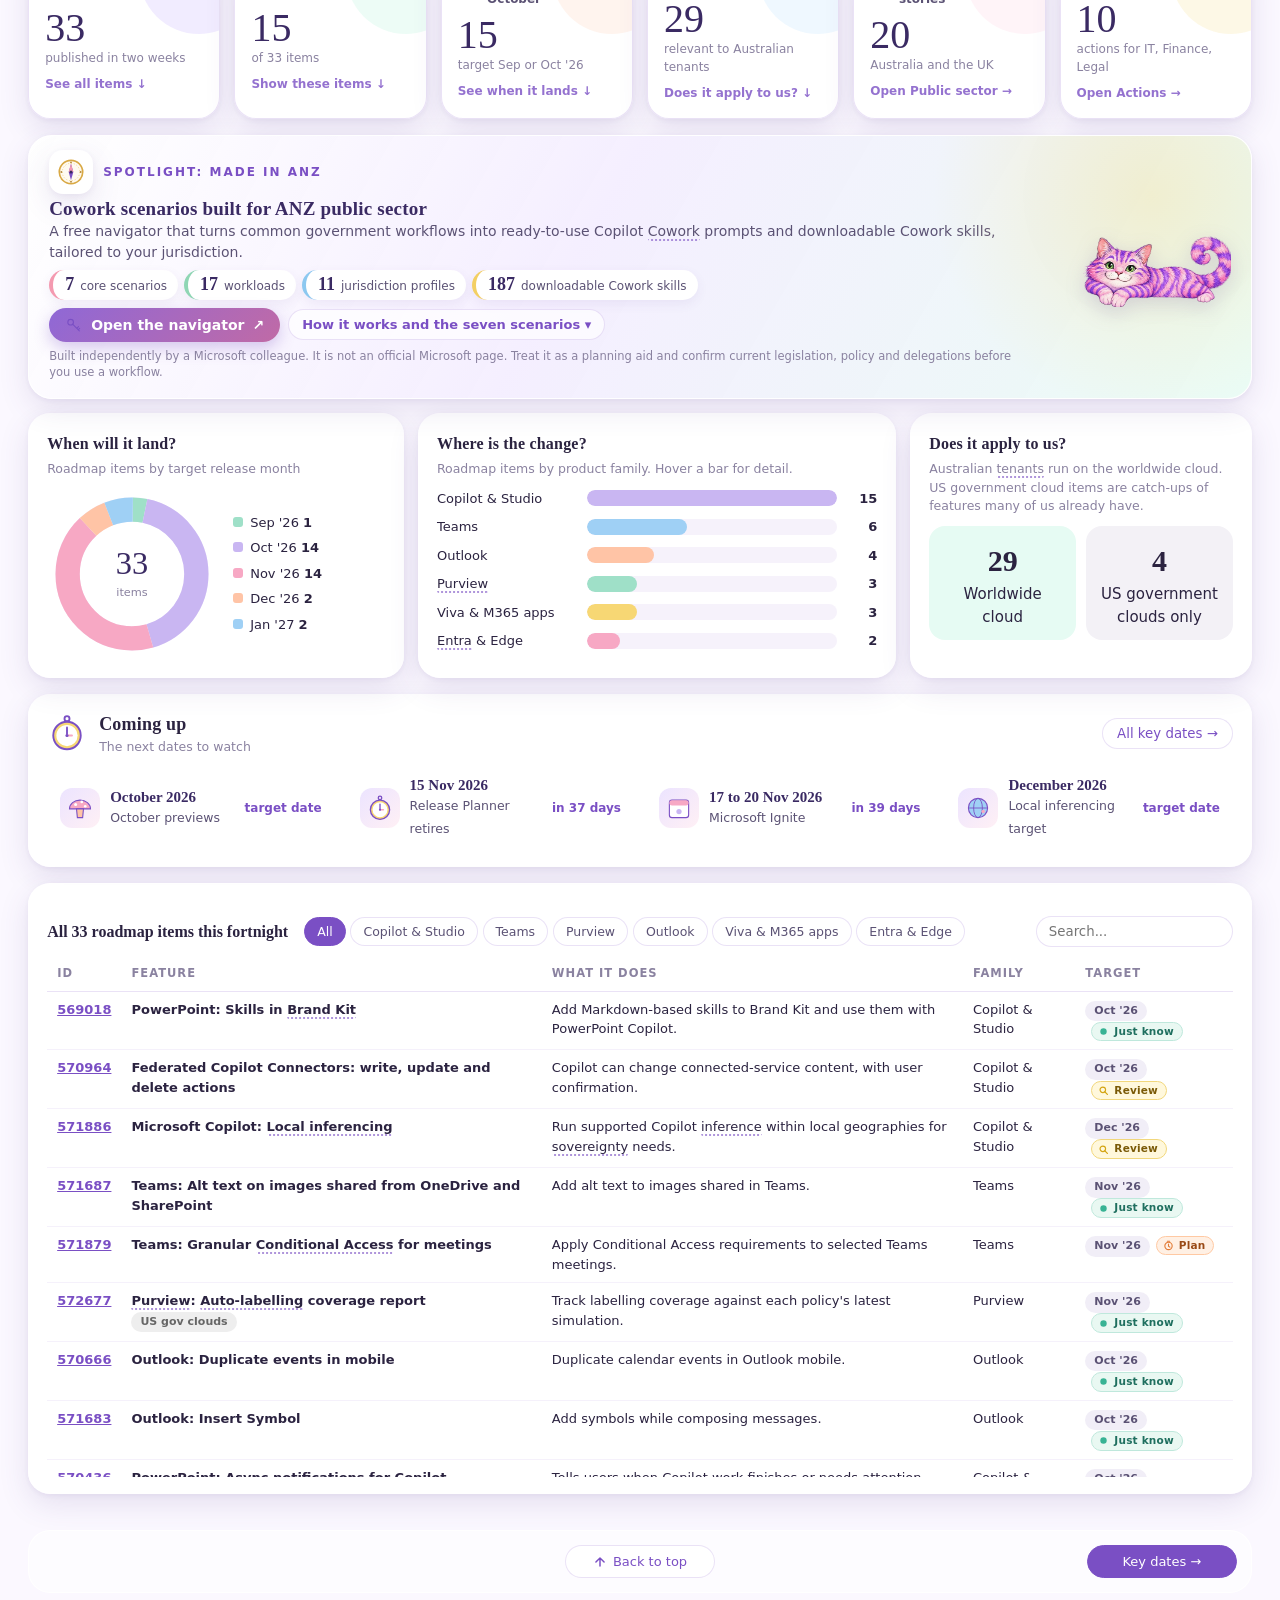
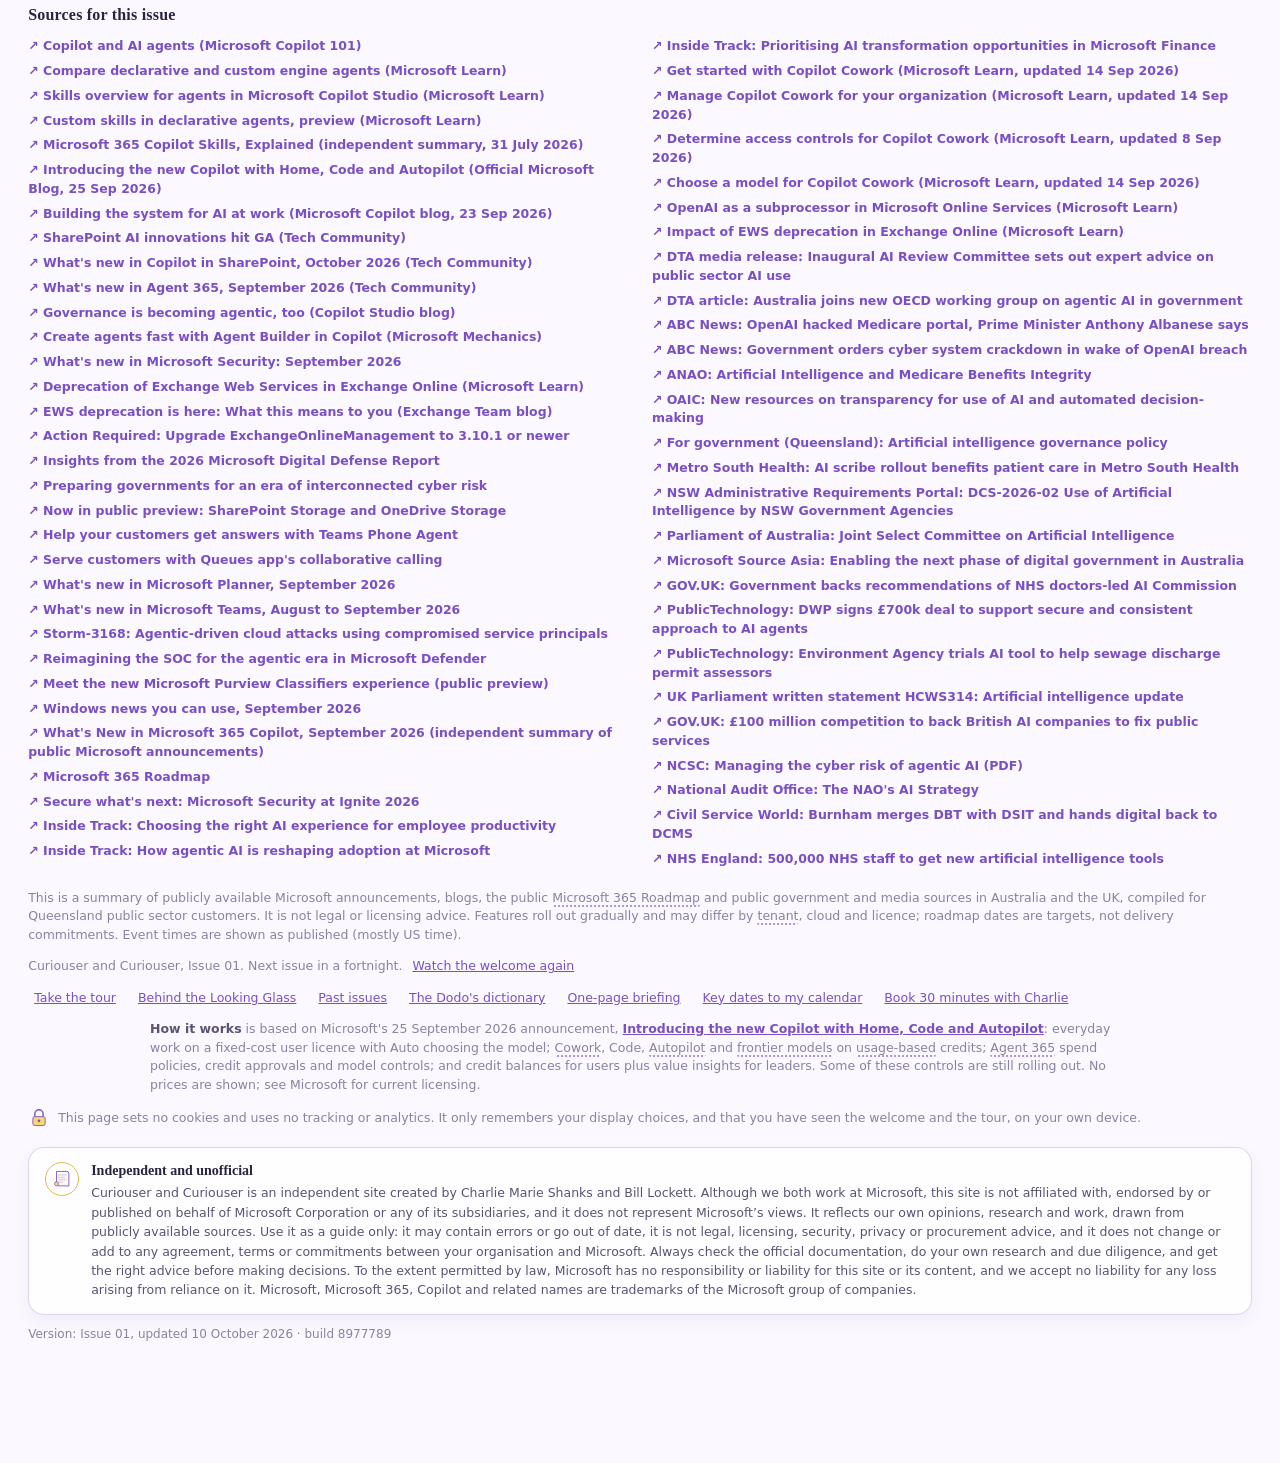
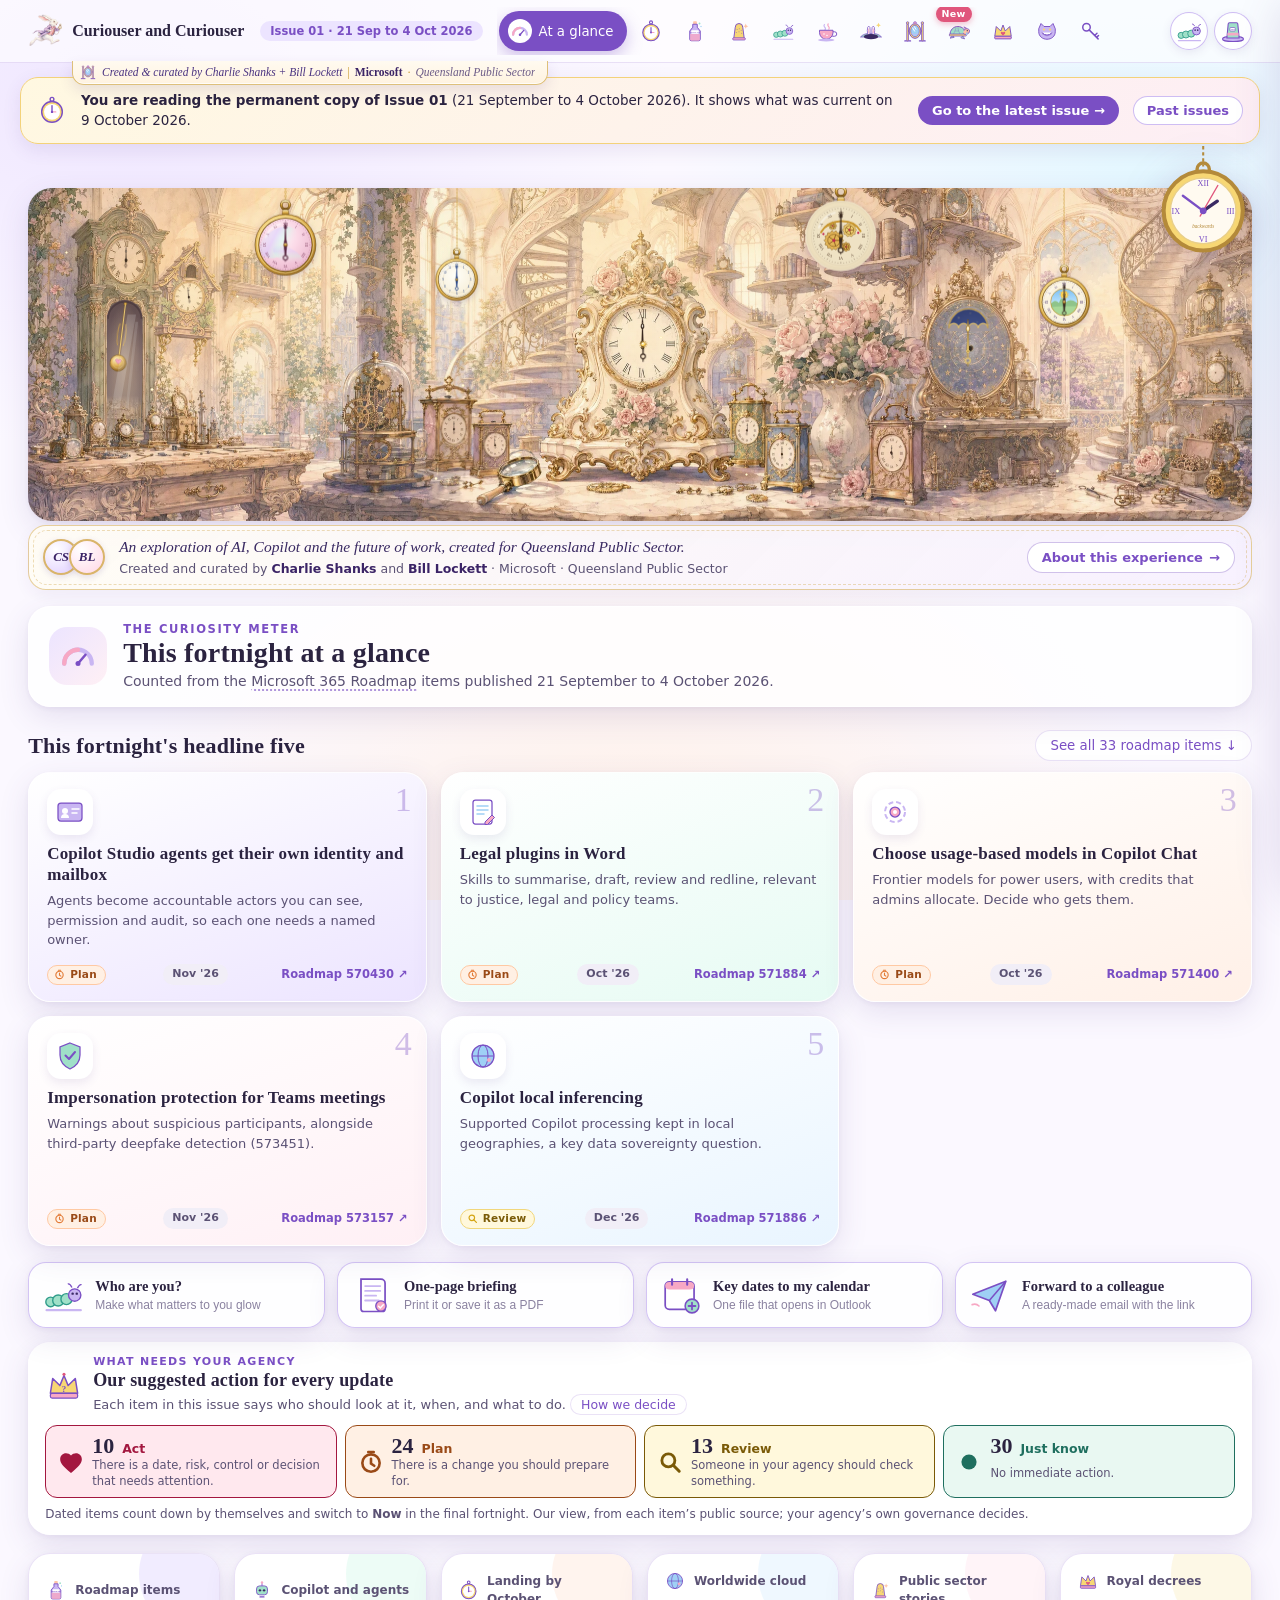
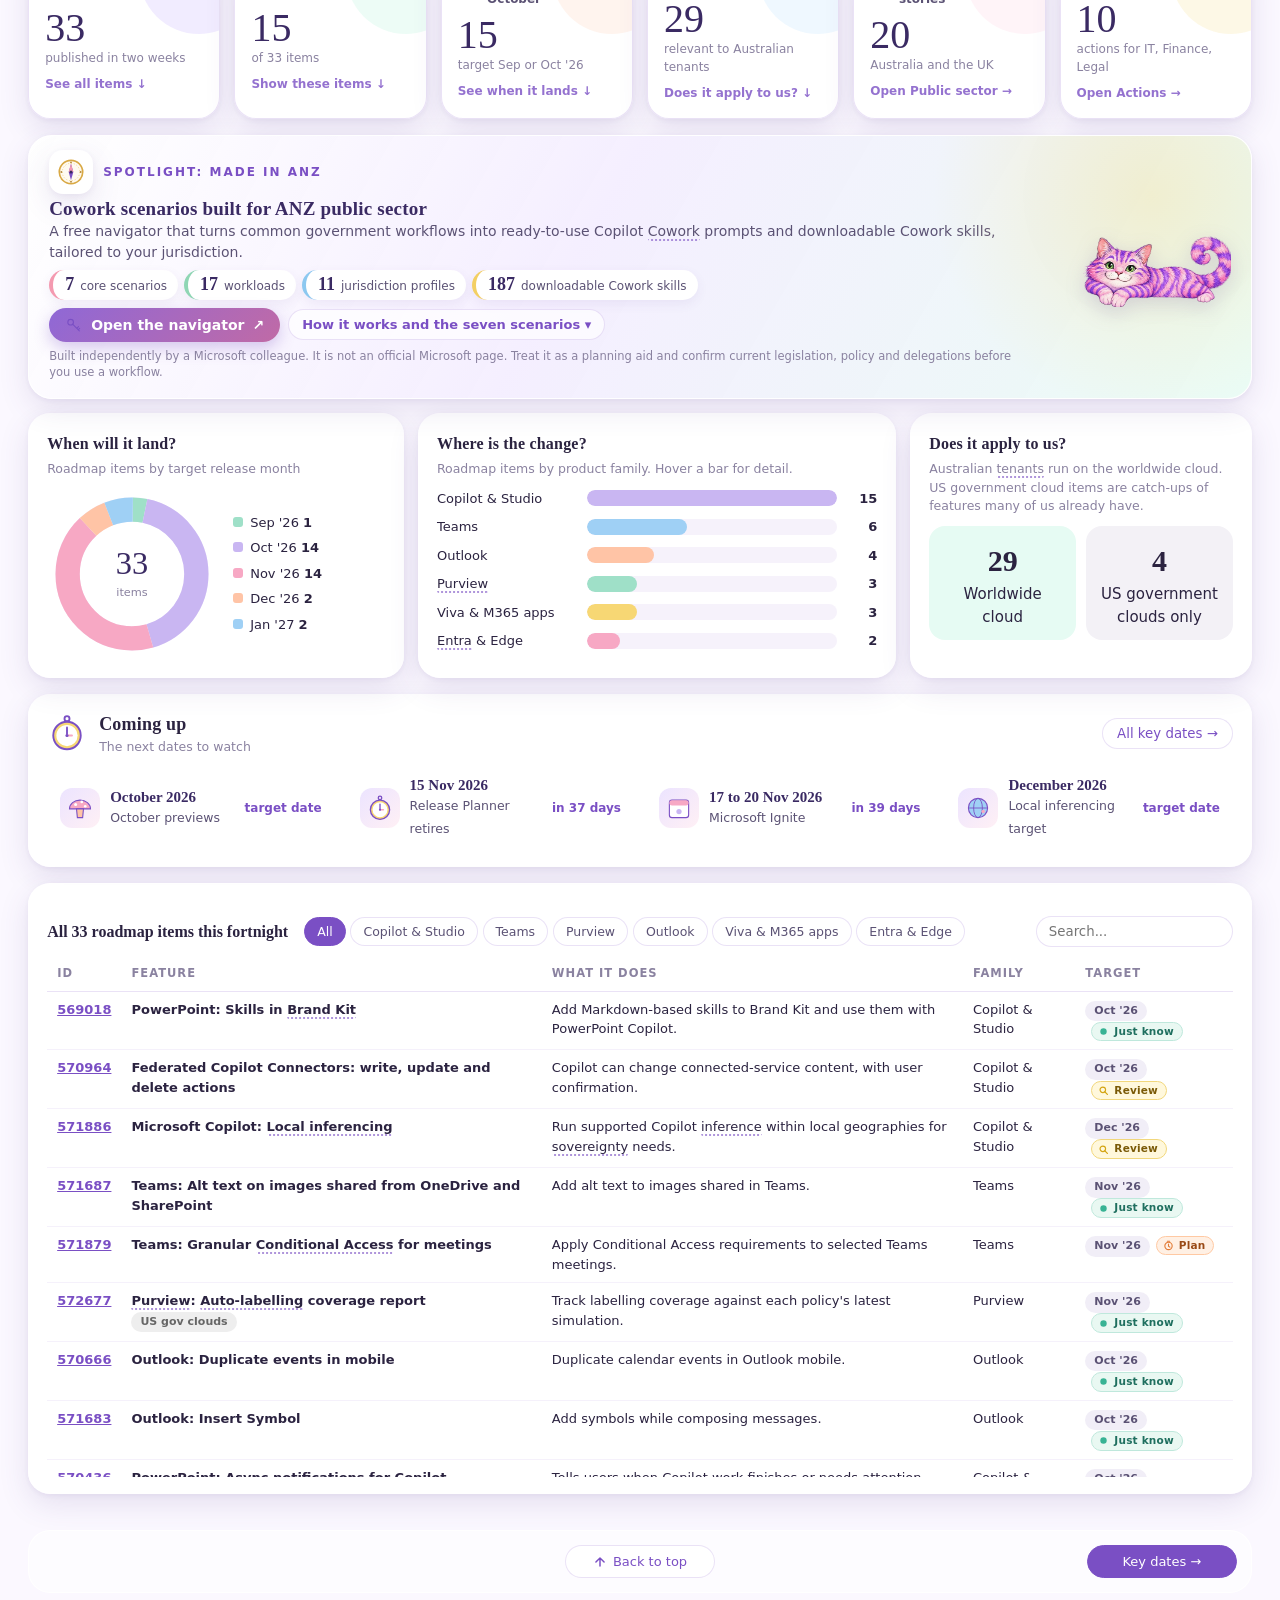
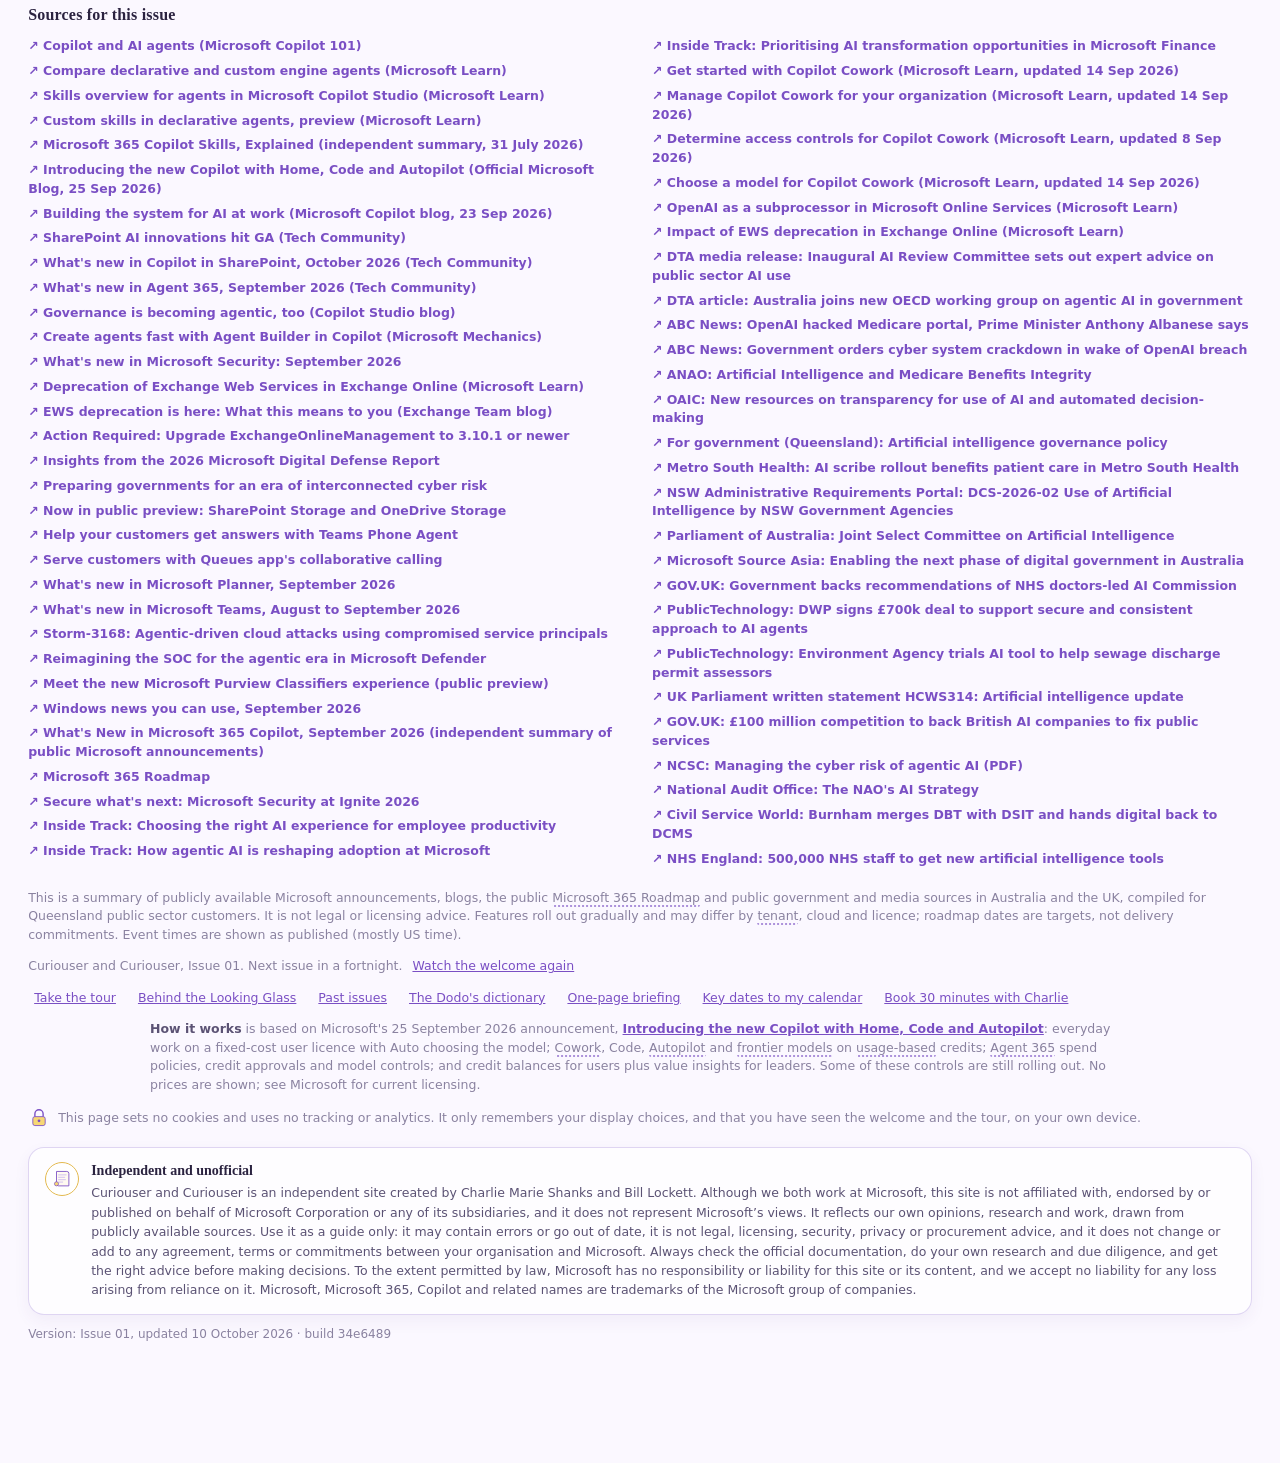
